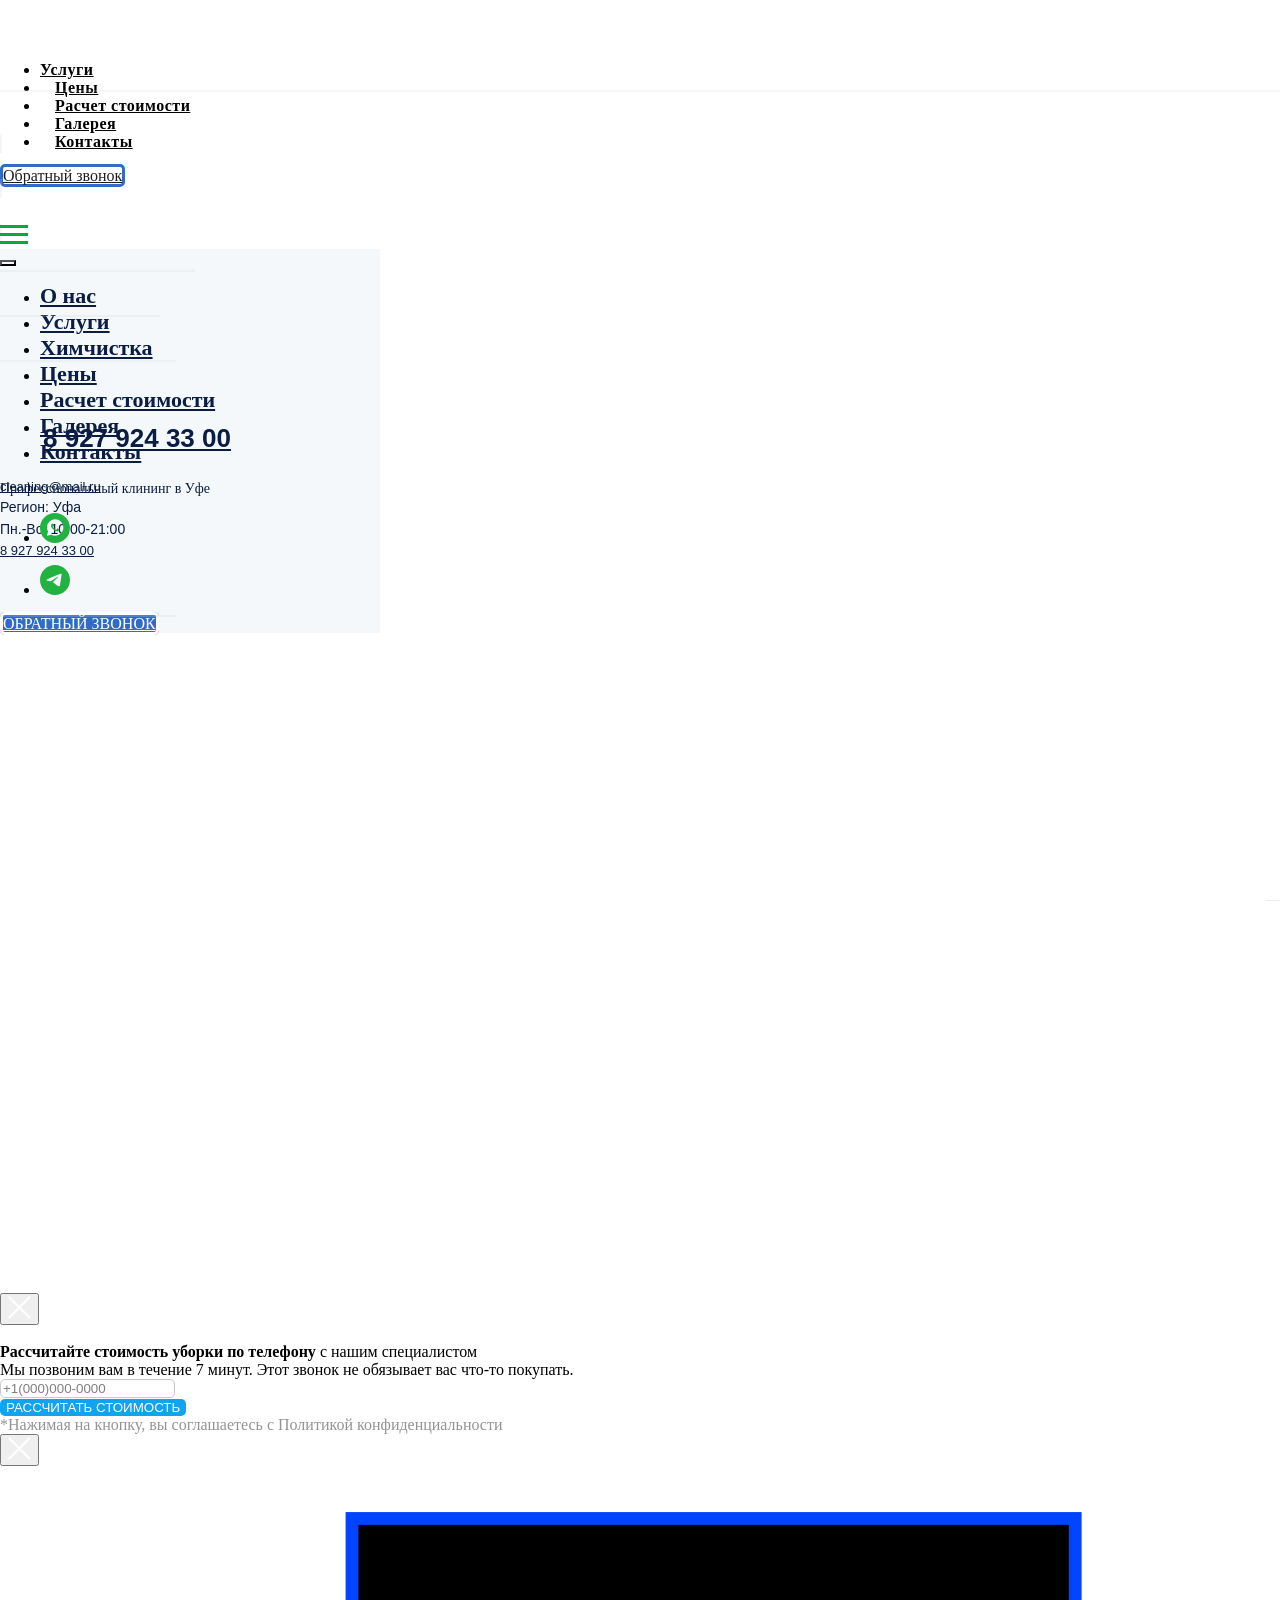
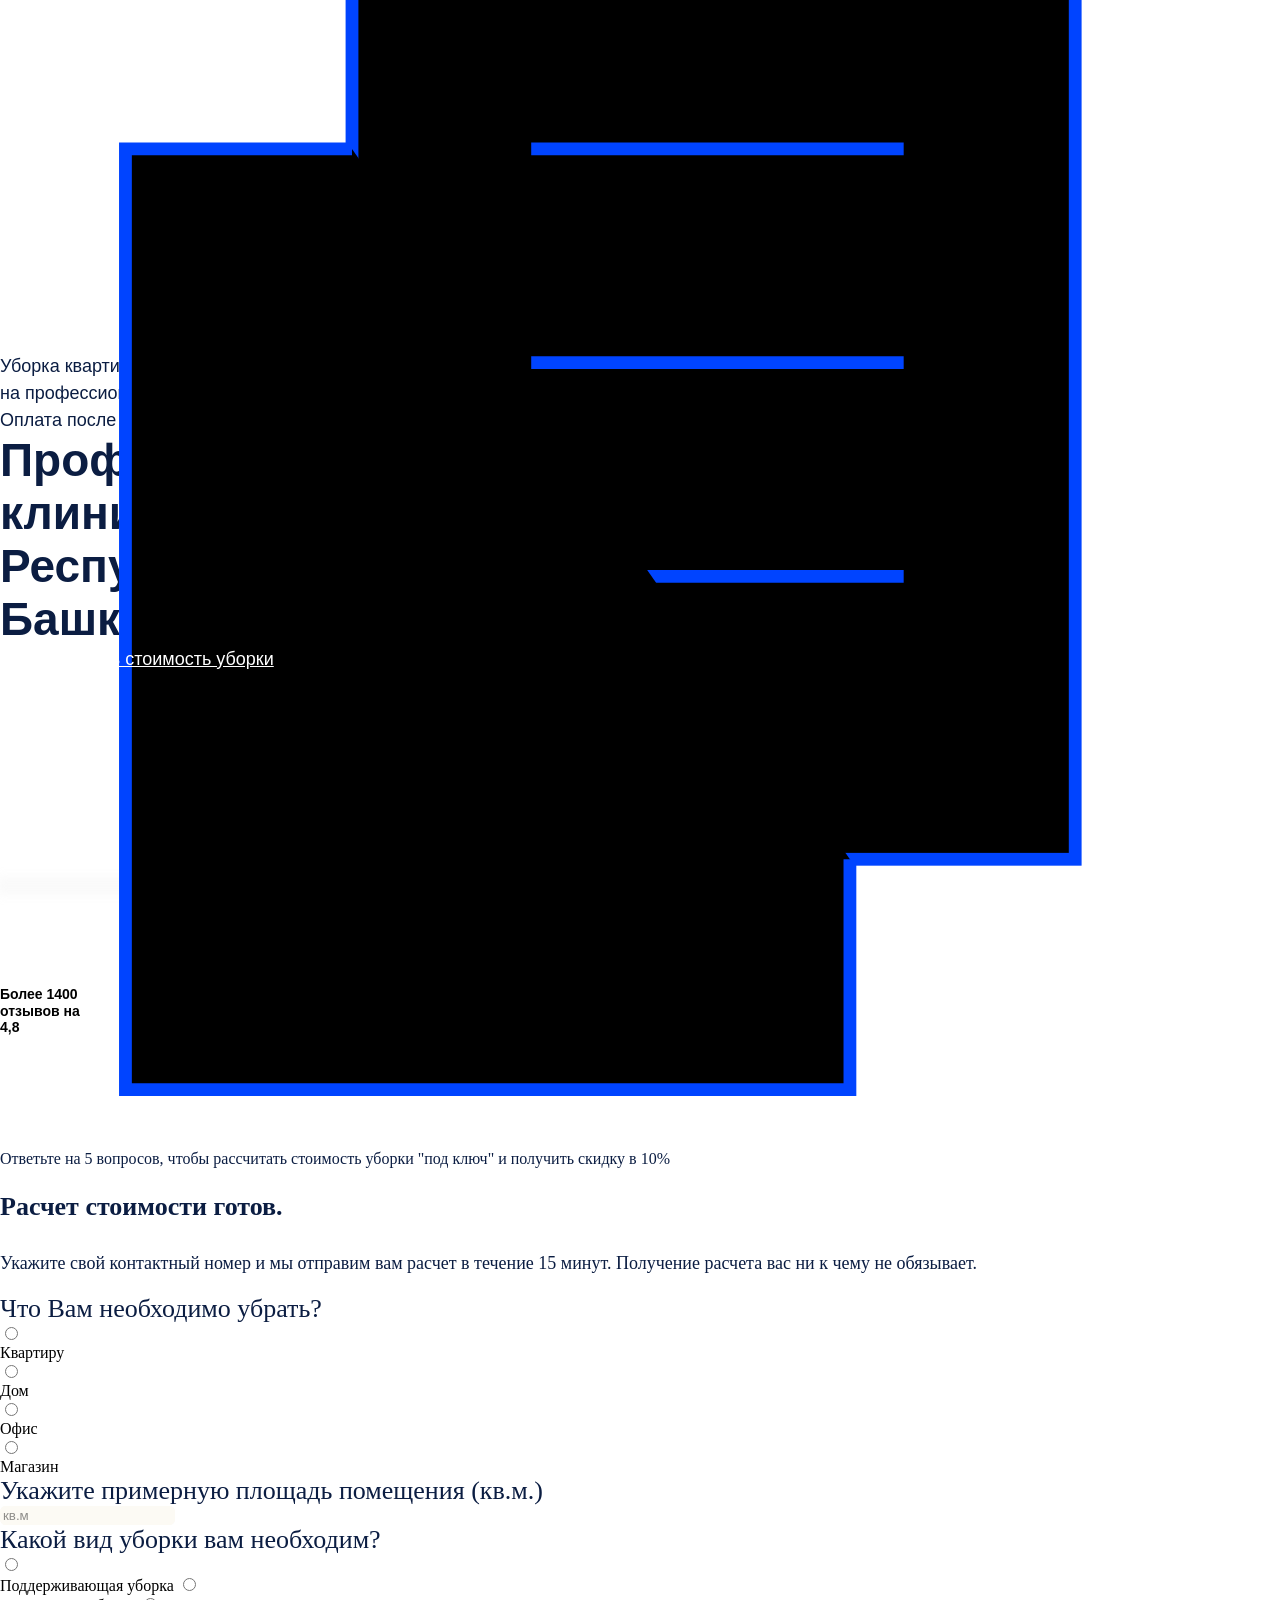
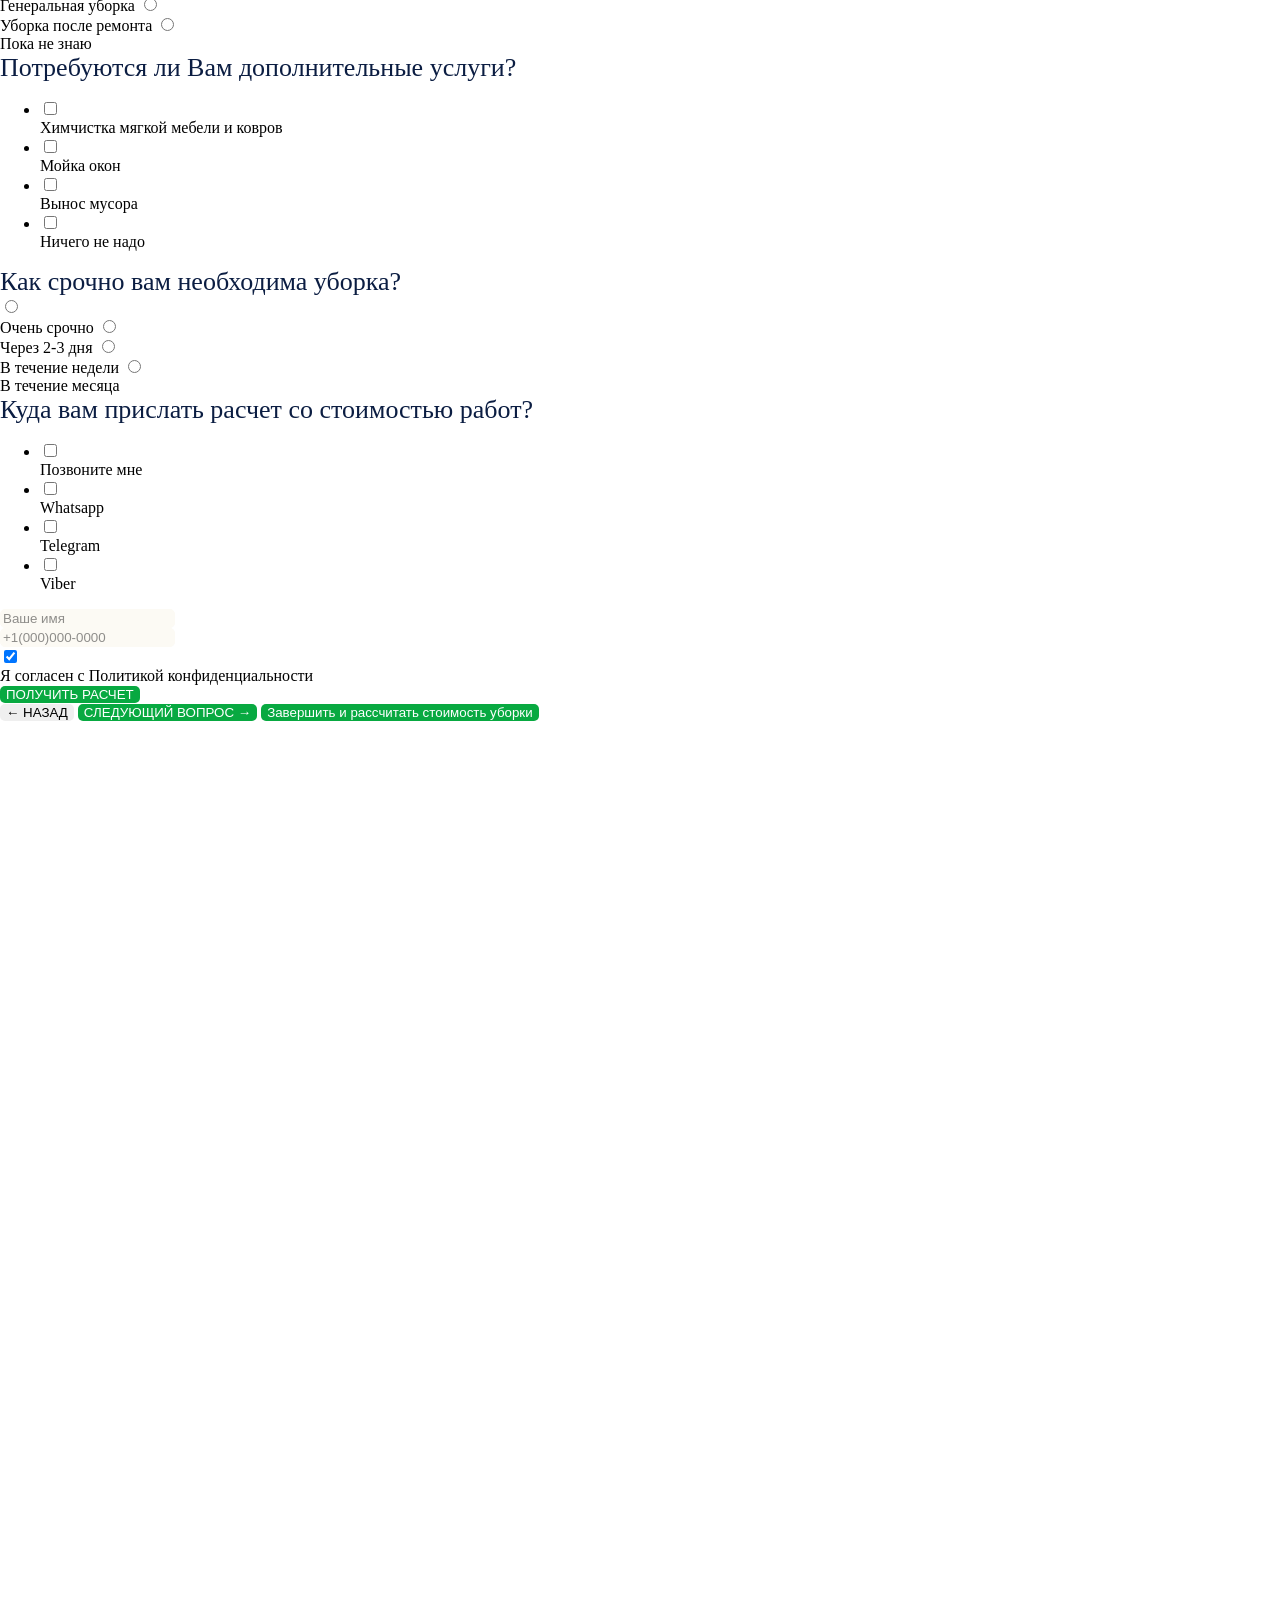
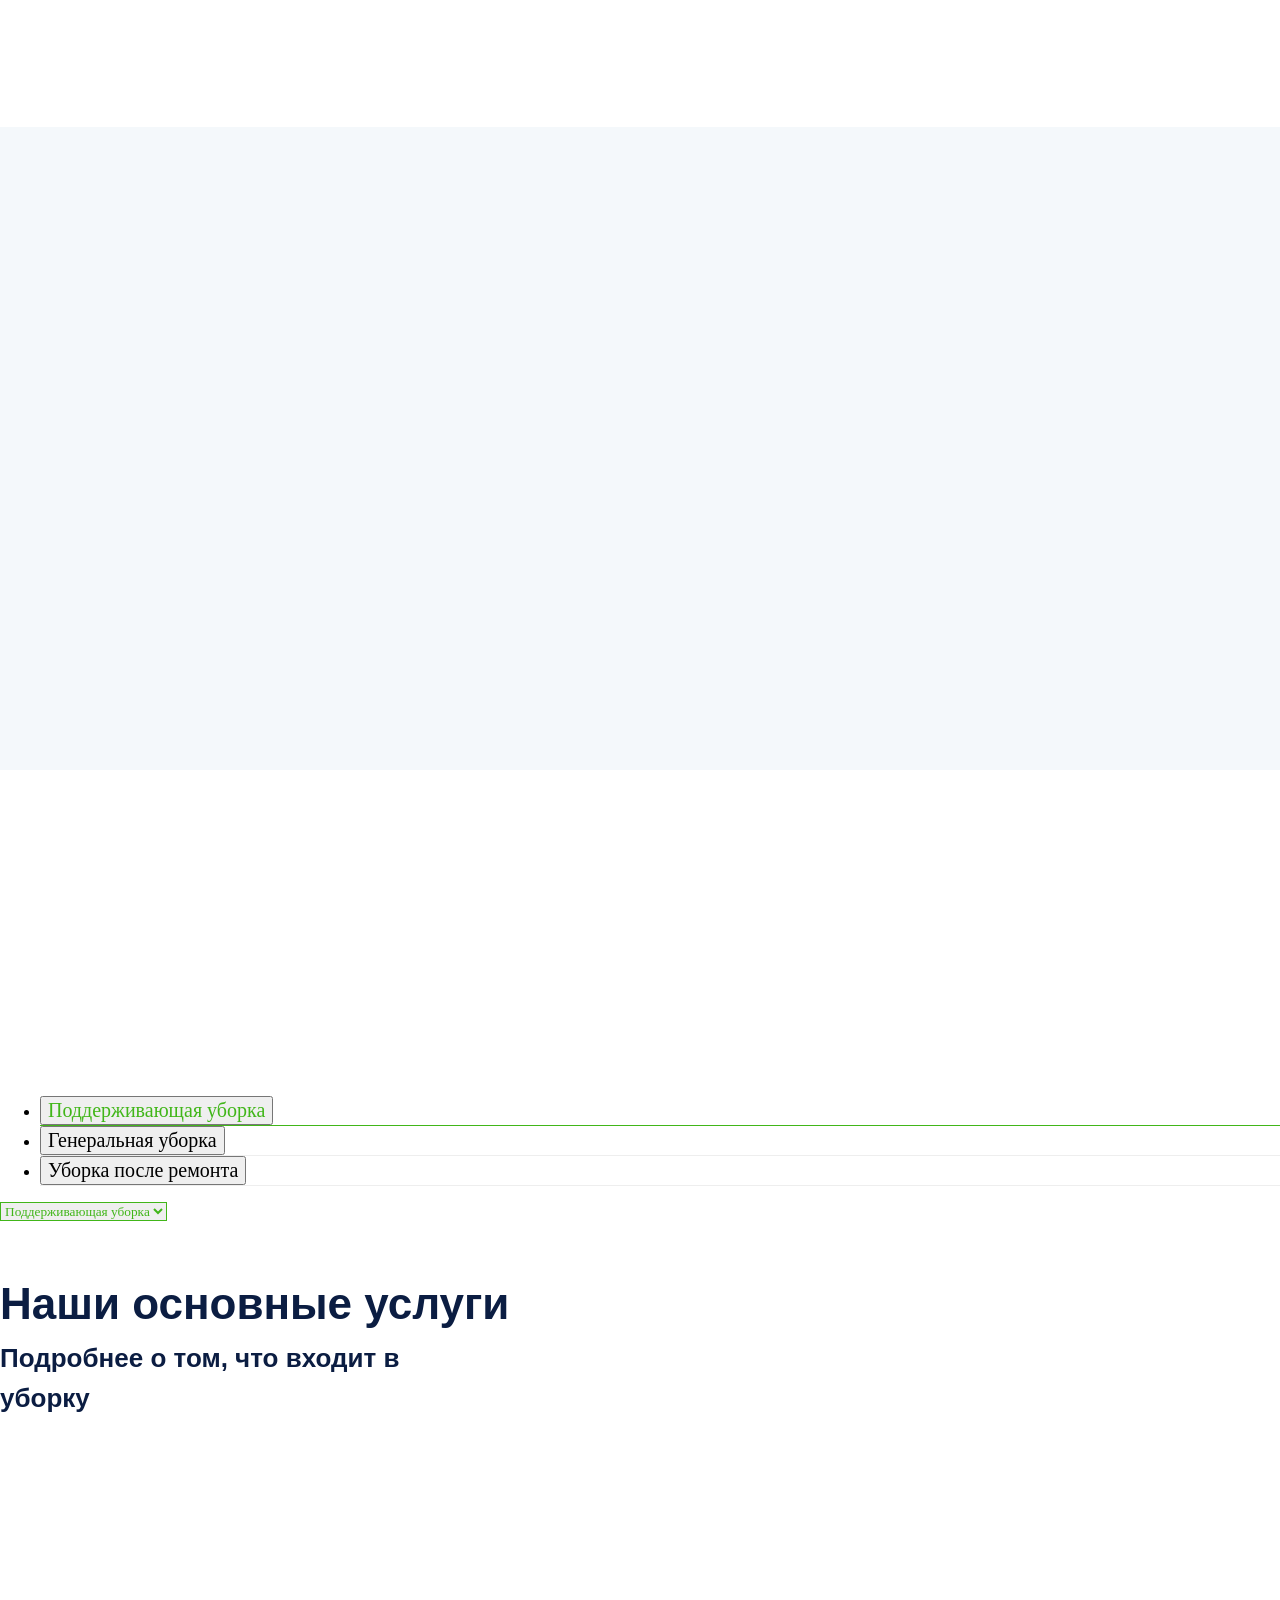
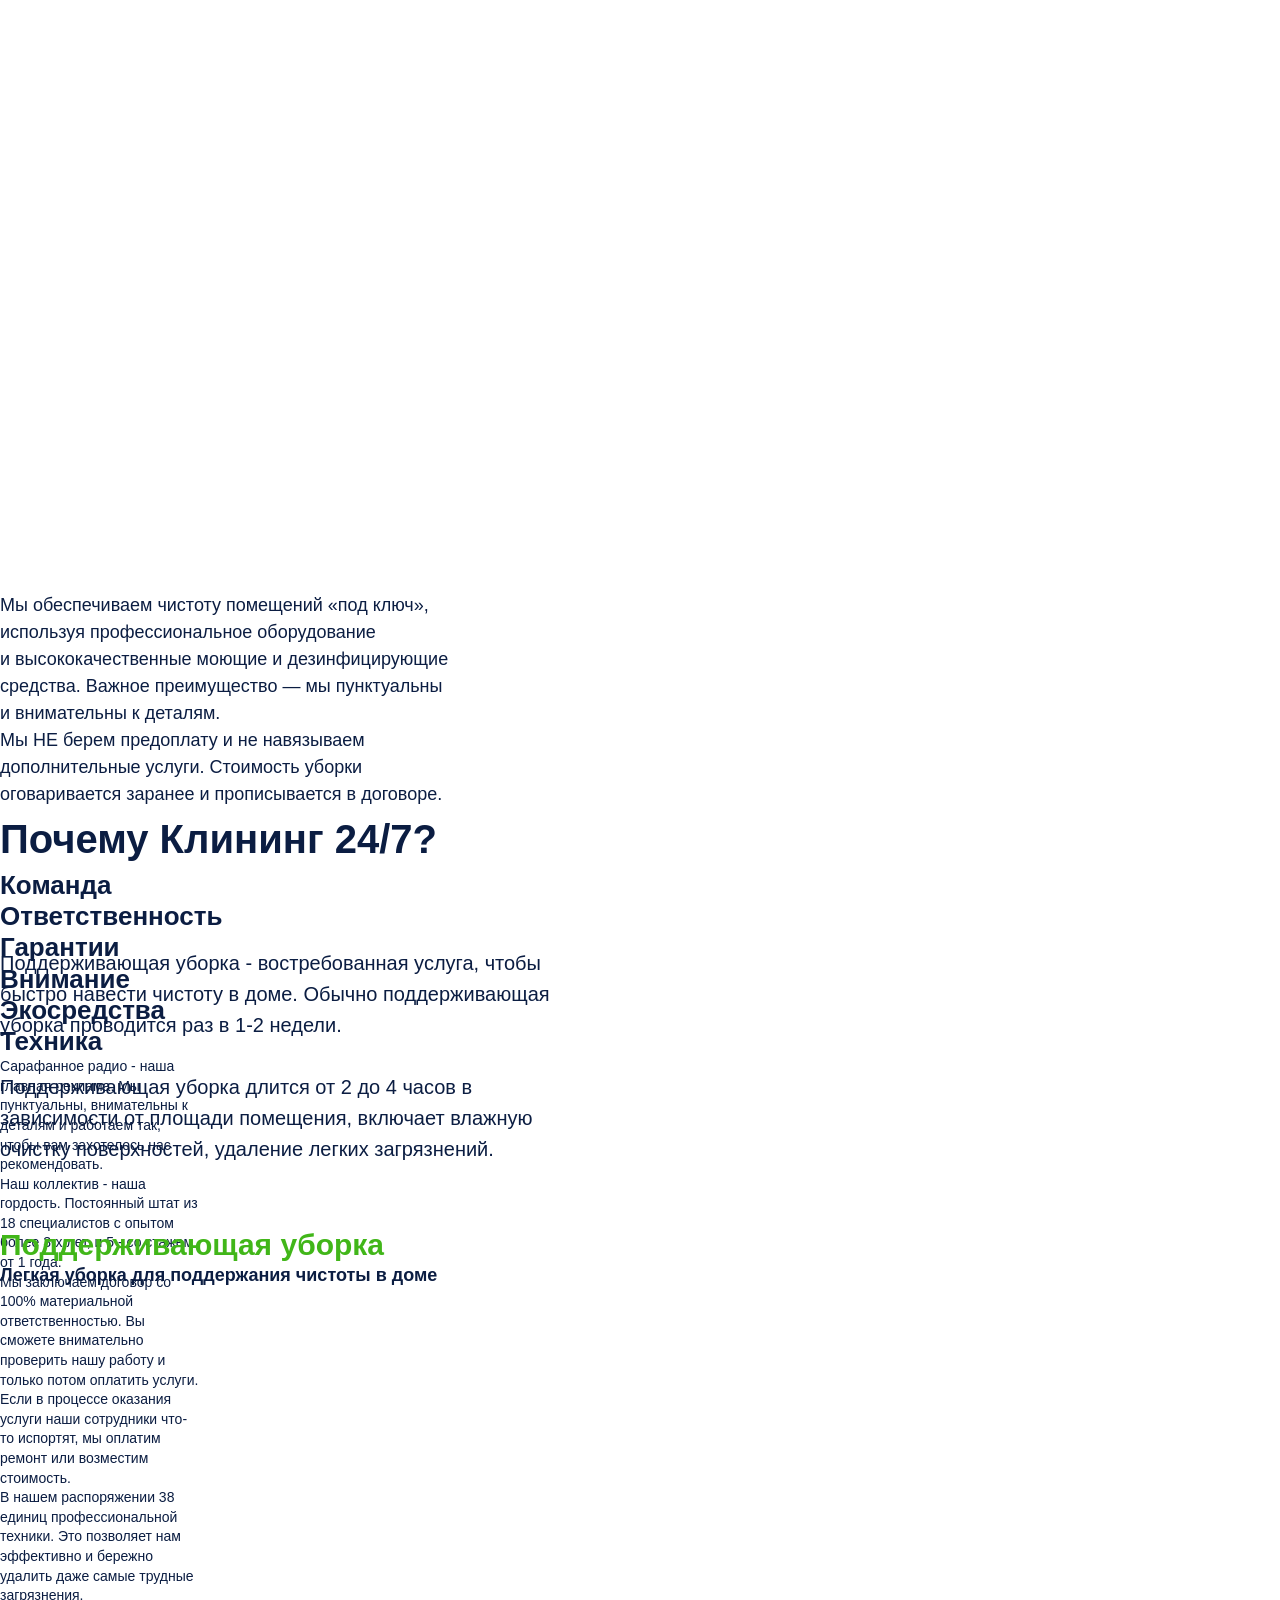
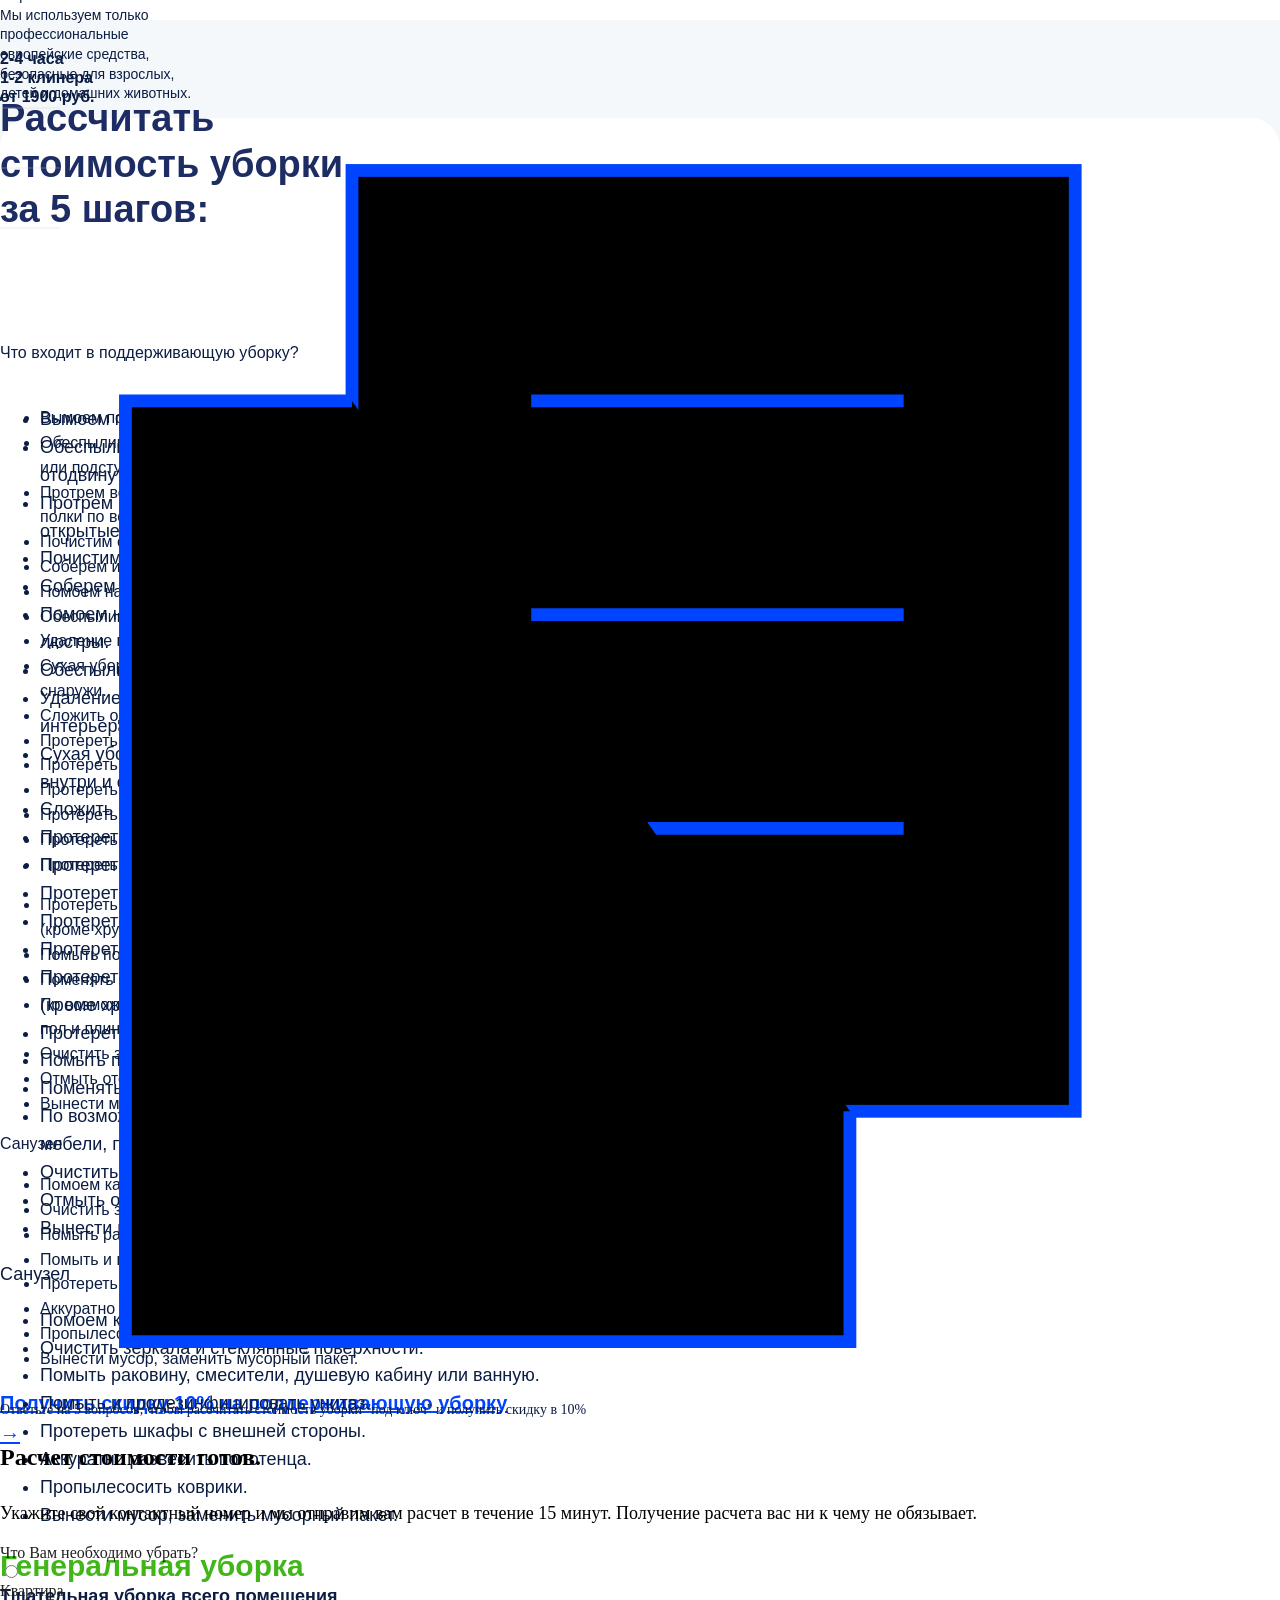
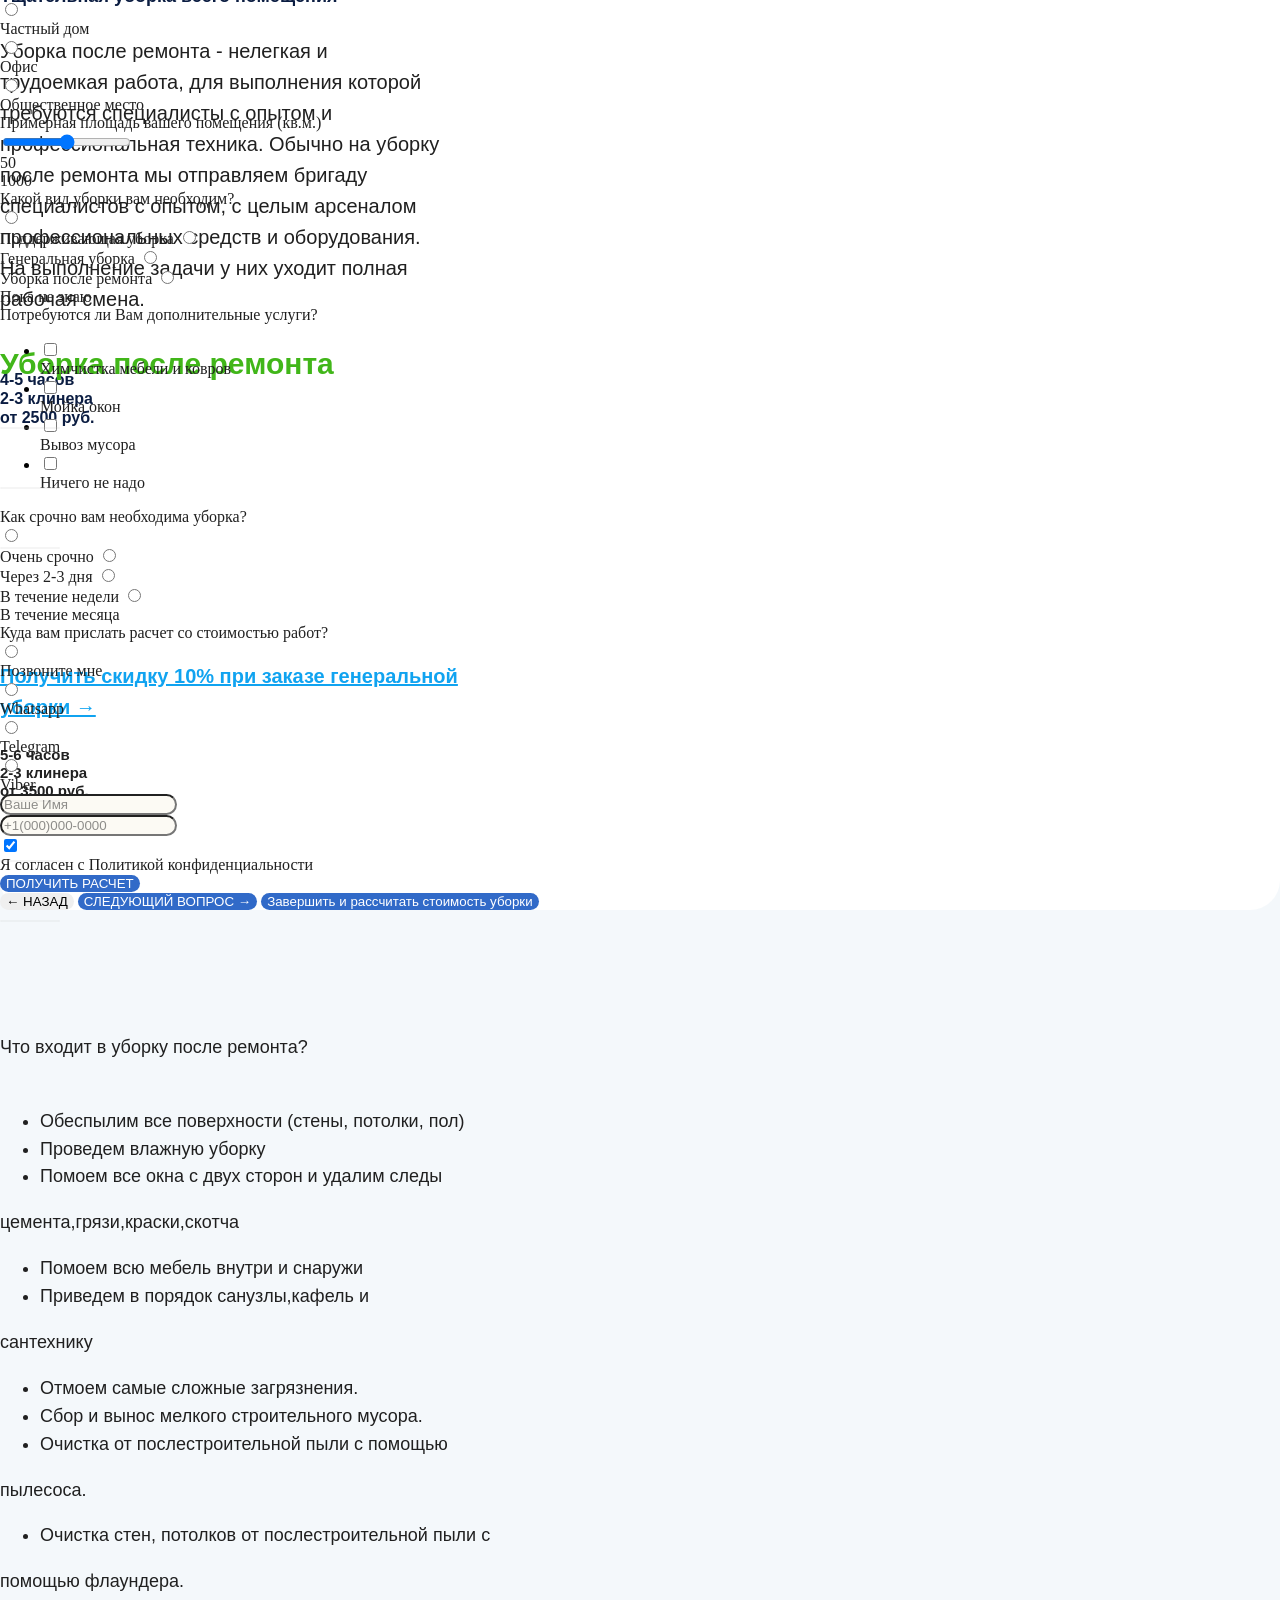
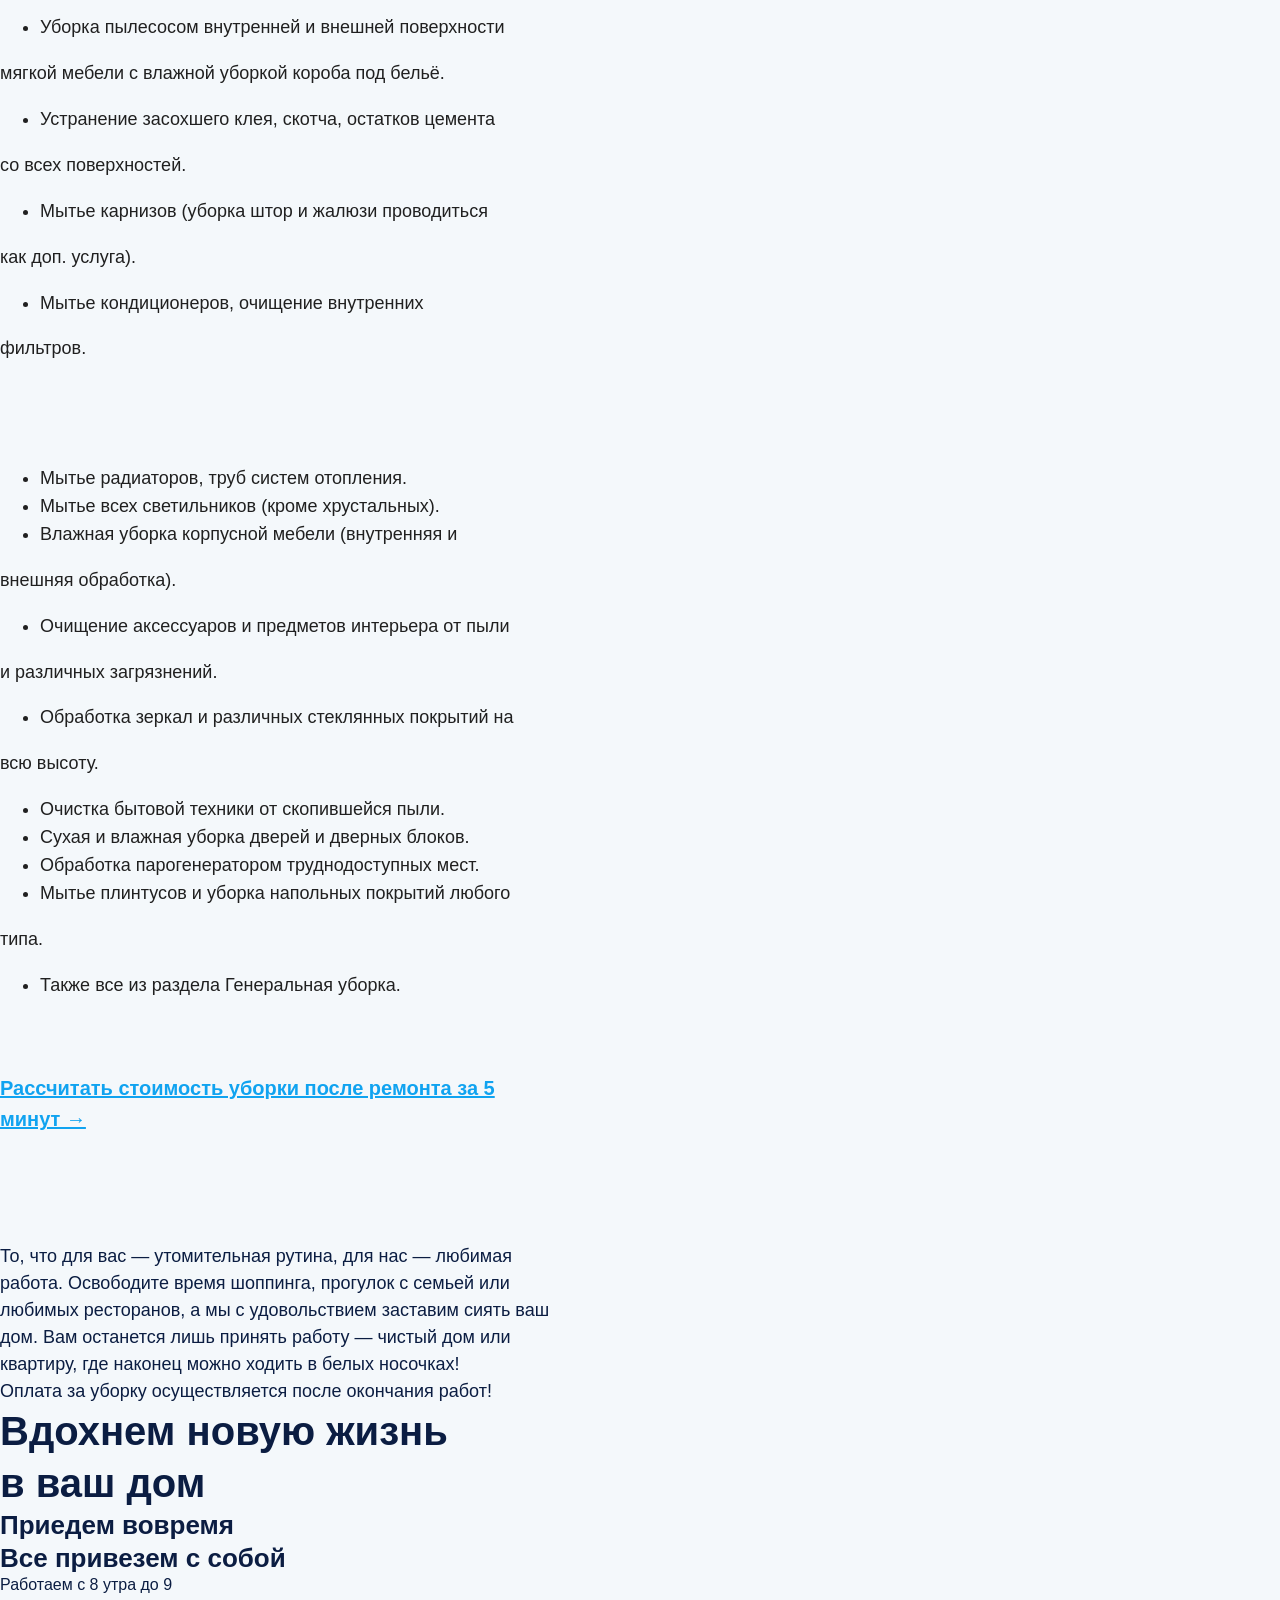
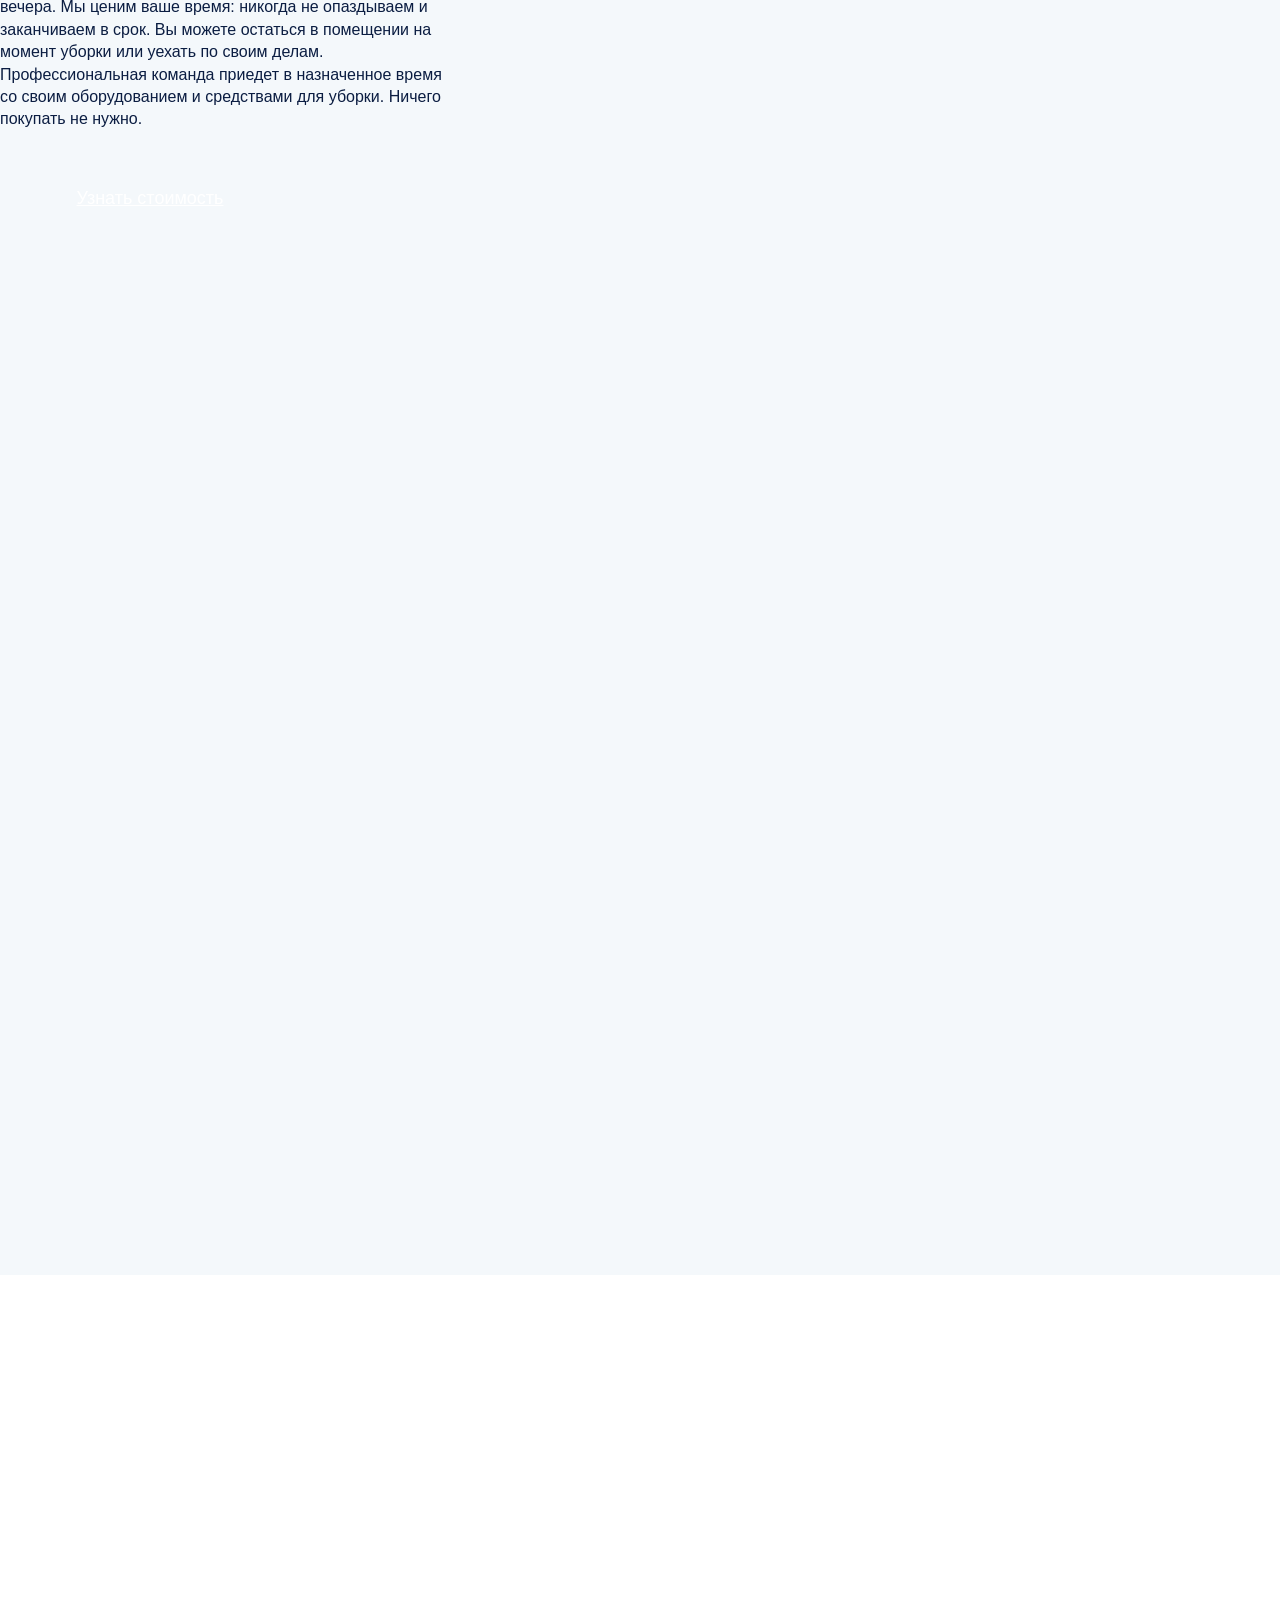
==== index.html @ a1cf21f7 "Сайт Клининг 24/7: страницы и домен" ====
<!DOCTYPE html> <html> <head> <meta charset="utf-8" /> <meta http-equiv="Content-Type" content="text/html; charset=utf-8" /> <meta name="viewport" content="width=device-width, initial-scale=1.0" /> <meta name="yandex-verification" content="6203cb15f567a390" /> <!--metatextblock--> <title>Профессиональный клининг в Уфе. Оплата после приема работ!</title> <meta name="description" content="Профессиональная уборка коттеджей, таунхаусов и офисов. Оплата после приема работы." /> <meta property="og:url" content="https://cleaning24-7ufa.ru" /> <meta property="og:title" content="Профессиональный клининг в Уфе. Оплата после приема работ!" /> <meta property="og:description" content="Профессиональная уборка коттеджей, таунхаусов и офисов. Оплата после приема работы." /> <meta property="og:type" content="website" /> <meta property="og:image" content="a/Blue_clean_commercia_2.svg" /> <link rel="canonical" href="https://cleaning24-7ufa.ru"> <!--/metatextblock--> <meta name="format-detection" content="telephone=no" /> <meta http-equiv="x-dns-prefetch-control" content="on"> <link rel="dns-prefetch" href="https://ws.tildacdn.com"> <link rel="dns-prefetch" href="https://static.tildacdn.com"> <!--favicons--> <link rel="shortcut icon" href="a/tildafavicon.ico" type="image/x-icon"/> <!--/favicons--> <!-- Assets --> <script src="a/tilda-fallback-1.0.min.js" async charset="utf-8"></script> <link rel="stylesheet" href="a/tilda-grid-3.0.min.css" type="text/css" media="all" onerror="this.loaderr='y';"/> <link rel="stylesheet" href="a/tilda-blocks-page43541737.min_t_17921428.css" type="text/css" media="all" onerror="this.loaderr='y';" /> <link rel="stylesheet" href="a/tilda-animation-2.0.min.css" type="text/css" media="all" onerror="this.loaderr='y';" /> <link rel="stylesheet" href="a/tilda-menu-widgeticons-1.0.min.css" type="text/css" media="all" onerror="this.loaderr='y';" /> <link rel="stylesheet" href="a/tilda-popup-1.1.min.css" type="text/css" media="print" onload="this.media='all';" onerror="this.loaderr='y';" /> <noscript><link rel="stylesheet" href="a/tilda-popup-1.1.min.css" type="text/css" media="all" /></noscript> <link rel="stylesheet" href="a/tilda-forms-1.0.min.css" type="text/css" media="all" onerror="this.loaderr='y';" /> <link rel="stylesheet" href="a/tilda-t410-beforeafter-1.0.min.css" type="text/css" media="all" onerror="this.loaderr='y';" /> <link rel="stylesheet" href="a/tilda-slds-1.4.min.css" type="text/css" media="print" onload="this.media='all';" onerror="this.loaderr='y';" /> <noscript><link rel="stylesheet" href="a/tilda-slds-1.4.min.css" type="text/css" media="all" /></noscript> <link rel="stylesheet" href="a/tilda-zoom-2.0.min.css" type="text/css" media="print" onload="this.media='all';" onerror="this.loaderr='y';" /> <noscript><link rel="stylesheet" href="a/tilda-zoom-2.0.min.css" type="text/css" media="all" /></noscript> <link rel="stylesheet" href="a/fonts-tildasans.css" type="text/css" media="all" onerror="this.loaderr='y';" /> <script nomodule src="a/tilda-polyfill-1.0.min.js" charset="utf-8"></script> <script type="text/javascript">function t_onReady(func) {if(document.readyState!='loading') {func();} else {document.addEventListener('DOMContentLoaded',func);}}
function t_onFuncLoad(funcName,okFunc,time) {if(typeof window[funcName]==='function') {okFunc();} else {setTimeout(function() {t_onFuncLoad(funcName,okFunc,time);},(time||100));}}function t_throttle(fn,threshhold,scope) {return function() {fn.apply(scope||this,arguments);};}function t396_initialScale(t){var e=document.getElementById("rec"+t);if(e){var i=e.querySelector(".t396__artboard");if(i){window.tn_scale_initial_window_width||(window.tn_scale_initial_window_width=document.documentElement.clientWidth);var a=window.tn_scale_initial_window_width,l=[],n,r=i.getAttribute("data-artboard-screens");if(r){r=r.split(",");for(var o=0;o<r.length;o++)l[o]=parseInt(r[o],10)}else l=[320,480,640,960,1200];for(var o=0;o<l.length;o++){var _=l[o];a>=_&&(n=_)}var d="edit"===window.allrecords.getAttribute("data-tilda-mode"),s="center"===t396_scaleInitial__getFieldValue(i,"valign",n,l),c="grid"===t396_scaleInitial__getFieldValue(i,"upscale",n,l),u=t396_scaleInitial__getFieldValue(i,"height_vh",n,l),g=t396_scaleInitial__getFieldValue(i,"height",n,l),w=!!window.opr&&!!window.opr.addons||!!window.opera||-1!==navigator.userAgent.indexOf(" OPR/");if(!d&&s&&!c&&!u&&g&&!w){var f=parseFloat((a/n).toFixed(3)),h=[i,i.querySelector(".t396__carrier"),i.querySelector(".t396__filter")],v=Math.floor(parseInt(g,10)*f)+"px",p;i.style.setProperty("--initial-scale-height",v);for(var o=0;o<h.length;o++)h[o].style.setProperty("height","var(--initial-scale-height)");t396_scaleInitial__getElementsToScale(i,n,l).forEach((function(t){t.style.zoom=f}))}}}}function t396_scaleInitial__getElementsToScale(t,e,i){return t?Array.prototype.slice.call(t.children).filter((function(t){if(!t)return!1;if(!t.classList.contains("t396__elem")&&!t.classList.contains("t396__group"))return!1;if(!t.querySelector(".tn-molecule, .tn-atom"))return!1;var a=!t.getAttribute("data-elem-type")&&t.classList.contains("tn-group"),l=t396_scaleInitial__getFieldValue(t,"container",e,i);return!l&&a&&(l="grid"),"grid"===l})):[]}function t396_scaleInitial__getFieldValue(t,e,i,a){if(!t)return null;var l=a[a.length-1],n=t.getAttribute(t396_scaleInitial__getFieldAttribute(t,e,i,l));if(null===n)for(var r=0;r<a.length;r++){var o=a[r];if(!(o<=i)&&null!==(n=t.getAttribute(t396_scaleInitial__getFieldAttribute(t,e,o,l))))break}return n}function t396_scaleInitial__getFieldAttribute(t,e,i,a){var l=["widthmode","heightmode","flex"],n=t.classList.contains("t396__artboard"),r=!n&&t.classList.contains("tn-group"),o="data-field-";n&&(o="data-artboard-"),r&&(o="data-group-");var _="-value",d;return(n||r&&-1!==l.indexOf(e))&&(_=""),o+e+(i===a?"":"-res-"+i)+_}window.TN_SCALE_INITIAL_VER="1.0",window.tn_scale_initial_window_width=null;</script> <script src="a/tilda-scripts-3.0.min.js" charset="utf-8" defer onerror="this.loaderr='y';"></script> <script src="a/tilda-blocks-page43541737.min_t_17921428.js" charset="utf-8" async onerror="this.loaderr='y';"></script> <script src="a/tilda-lazyload-1.0.min.js" charset="utf-8" async onerror="this.loaderr='y';"></script> <script src="a/tilda-animation-2.0.min.js" charset="utf-8" async onerror="this.loaderr='y';"></script> <script src="a/tilda-zero-1.2.min.js" charset="utf-8" async onerror="this.loaderr='y';"></script> <script src="a/tilda-menu-1.0.min.js" charset="utf-8" async onerror="this.loaderr='y';"></script> <script src="a/tilda-menu-widgeticons-1.0.min.js" charset="utf-8" async onerror="this.loaderr='y';"></script> <script src="a/tilda-popup-1.0.min.js" charset="utf-8" async onerror="this.loaderr='y';"></script> <script src="a/tilda-forms-1.0.min.js" charset="utf-8" async onerror="this.loaderr='y';"></script> <script src="a/tilda-t862-popupstepform-1.0.min.js" charset="utf-8" async onerror="this.loaderr='y';"></script> <script src="a/tilda-t835-stepform-1.0.min.js" charset="utf-8" async onerror="this.loaderr='y';"></script> <script src="a/tilda-t410-beforeafter-1.0.min.js" charset="utf-8" async onerror="this.loaderr='y';"></script> <script src="a/tilda-slds-1.4.min.js" charset="utf-8" async onerror="this.loaderr='y';"></script> <script src="a/hammer.min.js" charset="utf-8" async onerror="this.loaderr='y';"></script> <script src="a/tilda-video-1.0.min.js" charset="utf-8" async onerror="this.loaderr='y';"></script> <script src="a/tilda-text-clamp.min.js" charset="utf-8" async onerror="this.loaderr='y';"></script> <script src="a/tilda-zero-forms-1.0.min.js" charset="utf-8" async onerror="this.loaderr='y';"></script> <script src="a/tilda-animation-sbs-1.0.min.js" charset="utf-8" async onerror="this.loaderr='y';"></script> <script src="a/tilda-zoom-2.0.min.js" charset="utf-8" async onerror="this.loaderr='y';"></script> <script src="a/tilda-zero-scale-1.0.min.js" charset="utf-8" async onerror="this.loaderr='y';"></script> <script src="a/tilda-skiplink-1.0.min.js" charset="utf-8" async onerror="this.loaderr='y';"></script> <script src="a/tilda-events-1.0.min.js" charset="utf-8" async onerror="this.loaderr='y';"></script> <script type="text/javascript">window.dataLayer=window.dataLayer||[];</script> <script type="text/javascript">(function() {var ttt='cebo';var tt='oog';var re=new RegExp("bot|g" + tt + "le|yandex|baidu|bing|msn|duckduckbot|teoma|slurp|crawler|spider|robot|crawling|fa" + ttt + "ok","i");if((re.test(navigator.userAgent))===false&&typeof(sessionStorage)!='undefined'&&sessionStorage.getItem('visited')!=='y'&&document.visibilityState){var style=document.createElement('style');style.type='text/css';style.innerHTML='@media screen and (min-width: 980px) {.t-records {opacity: 0;}.t-records_animated {-webkit-transition: opacity ease-in-out .2s;-moz-transition: opacity ease-in-out .2s;-o-transition: opacity ease-in-out .2s;transition: opacity ease-in-out .2s;}.t-records.t-records_visible {opacity: 1;}}';document.getElementsByTagName('head')[0].appendChild(style);function t_setvisRecs(){var alr=document.querySelectorAll('.t-records');Array.prototype.forEach.call(alr,function(el) {el.classList.add("t-records_animated");});setTimeout(function() {Array.prototype.forEach.call(alr,function(el) {el.classList.add("t-records_visible");});sessionStorage.setItem("visited","y");},400);}
document.addEventListener('DOMContentLoaded',t_setvisRecs);}})();</script></head> <body class="t-body" style="margin:0;"> <!--allrecords--> <div id="allrecords" class="t-records" data-hook="blocks-collection-content-node" data-tilda-project-id="10093729" data-tilda-page-id="43541737" data-tilda-formskey="77f299b08334471ecb85c52410093729" data-tilda-cookie="no" data-tilda-lazy="yes" data-tilda-root-zone="com" data-tilda-project-country="RU"> <div id="rec704281749" class="r t-rec" style=" " data-animationappear="off" data-record-type="360"> <!-- T360 --> <style>@media screen and (min-width:980px){.t-records{opacity:0;}.t-records_animated{-webkit-transition:opacity ease-in-out 1s;-moz-transition:opacity ease-in-out 1s;-o-transition:opacity ease-in-out 1s;transition:opacity ease-in-out 1s;}.t-records.t-records_visible,.t-records .t-records{opacity:1;}}</style> <script>t_onReady(function() {var allRecords=document.querySelector('.t-records');window.addEventListener('pageshow',function(event) {if(event.persisted) {allRecords.classList.add('t-records_visible');}});var rec=document.querySelector('#rec704281749');if(!rec) return;rec.setAttribute('data-animationappear','off');rec.style.opacity='1';allRecords.classList.add('t-records_animated');setTimeout(function() {allRecords.classList.add('t-records_visible');},200);document.addEventListener('visibilitychange',function() {if(!document.hidden) {allRecords.classList.add('t-records_visible');}});});</script> <script>t_onReady(function() {var selects='button:not(.t-submit):not(.t835__btn_next):not(.t835__btn_prev):not(.t835__btn_result):not(.t862__btn_next):not(.t862__btn_prev):not(.t862__btn_result):not(.t854__news-btn):not(.t862__btn_next),' +
'a:not([href*="#"]):not(.carousel-control):not(.t-carousel__control):not(.t807__btn_reply):not([href^="#price"]):not([href^="javascript"]):not([href^="mailto"]):not([href^="tel"]):not([href^="link_sub"]):not(.js-feed-btn-show-more):not(.t367__opener):not([href^="https://www.dropbox.com/"])';var elements=document.querySelectorAll(selects);Array.prototype.forEach.call(elements,function(element) {var submenuLinkWrapper=element.closest('.t-menu__link-wrapper, .t-menusub__link-wrapper');var isSubmenu=element.getAttribute('data-menu-submenu-hook')||(submenuLinkWrapper&&submenuLinkWrapper.getAttribute('data-menu-submenu-hook'));if(isSubmenu) return;element.addEventListener('click',function(event) {var goTo=this.getAttribute('href');if(goTo!==null&&!goTo.startsWith('#')) {var ctrl=event.ctrlKey;var cmd=event.metaKey&&navigator.platform.indexOf('Mac')!==-1;if(!ctrl&&!cmd) {var target=this.getAttribute('target');if(target!=='_blank') {event.preventDefault();var allRecords=document.querySelector('.t-records');if(allRecords) {allRecords.classList.remove('t-records_visible');}
setTimeout(function() {window.location=goTo;},500);}}}});});});</script> <style>.t360__bar{background-color:#030bff;}</style> <script>t_onReady(function() {var isSafari=/Safari/.test(navigator.userAgent)&&/Apple Computer/.test(navigator.vendor);if(!isSafari) {document.body.insertAdjacentHTML('beforeend','<div class="t360__progress"><div class="t360__bar"></div></div>');setTimeout(function() {var bar=document.querySelector('.t360__bar');if(bar) bar.classList.add('t360__barprogress');},10);}});function t360_onProgressLoad() {var bar=document.querySelector('.t360__bar');if(!bar) return;bar.classList.remove('t360__barprogress');bar.classList.add('t360__barprogressfinished');setTimeout(function() {bar.classList.add('t360__barprogresshidden');},20);setTimeout(function() {var progress=document.querySelector('.t360__progress');if(progress) progress.style.display='none';},500);};if(document.readyState==='complete') {setTimeout(t360_onProgressLoad,60);} else {window.addEventListener('load',t360_onProgressLoad);}</script> </div> <div id="rec704281750" class="r t-rec t-screenmin-980px" style=" " data-animationappear="off" data-record-type="396" data-screen-min="980px"> <!-- T396 --> <style>#rec704281750 .t396__artboard{height:45px;background-color:#ffffff;}#rec704281750 .t396__filter{height:45px;}#rec704281750 .t396__carrier{height:45px;background-position:center center;background-attachment:scroll;background-size:cover;background-repeat:no-repeat;}@media screen and (max-width:1199px){#rec704281750 .t396__artboard,#rec704281750 .t396__filter,#rec704281750 .t396__carrier{}#rec704281750 .t396__filter{}#rec704281750 .t396__carrier{background-attachment:scroll;}}@media screen and (max-width:959px){#rec704281750 .t396__artboard,#rec704281750 .t396__filter,#rec704281750 .t396__carrier{}#rec704281750 .t396__filter{}#rec704281750 .t396__carrier{background-attachment:scroll;}}@media screen and (max-width:639px){#rec704281750 .t396__artboard,#rec704281750 .t396__filter,#rec704281750 .t396__carrier{}#rec704281750 .t396__filter{}#rec704281750 .t396__carrier{background-attachment:scroll;}}@media screen and (max-width:479px){#rec704281750 .t396__artboard,#rec704281750 .t396__filter,#rec704281750 .t396__carrier{}#rec704281750 .t396__filter{}#rec704281750 .t396__carrier{background-attachment:scroll;}}#rec704281750 .tn-elem[data-elem-id="1646489831317"]{z-index:2;top:0px;left:-296px;width:2395px;height:45px;}#rec704281750 .tn-elem[data-elem-id="1646489831317"] .tn-atom{opacity:0.2;background-position:center center;--t396-borderwidth:1px;--t396-bordercolor:#cccccc;border-width:var(--t396-borderwidth,0);border-style:var(--t396-borderstyle,solid);border-color:var(--t396-bordercolor,transparent);transition:background-color var(--t396-speedhover,0s) ease-in-out,color var(--t396-speedhover,0s) ease-in-out,border-color var(--t396-speedhover,0s) ease-in-out,box-shadow var(--t396-shadowshoverspeed,0.2s) ease-in-out;}#rec704281750 .tn-elem[data-elem-id="1646409675170"]{z-index:3;top:0px;left:calc(50% - 600px + 1123px);width:55px;height:45px;}#rec704281750 .tn-elem[data-elem-id="1646409675170"] .tn-atom{opacity:0.2;background-position:center center;--t396-borderwidth:1px;--t396-bordercolor:#cccccc;border-width:var(--t396-borderwidth,0);border-style:var(--t396-borderstyle,solid);border-color:var(--t396-bordercolor,transparent);transition:background-color var(--t396-speedhover,0s) ease-in-out,color var(--t396-speedhover,0s) ease-in-out,border-color var(--t396-speedhover,0s) ease-in-out,box-shadow var(--t396-shadowshoverspeed,0.2s) ease-in-out;}@media screen and (max-width:1199px){#rec704281750 .tn-elem[data-elem-id="1646409675170"]{left:calc(50% - 480px + 1123px);}}@media screen and (max-width:959px){#rec704281750 .tn-elem[data-elem-id="1646409675170"]{left:calc(50% - 320px + 1123px);}}@media screen and (max-width:639px){#rec704281750 .tn-elem[data-elem-id="1646409675170"]{left:calc(50% - 240px + 1123px);}}@media screen and (max-width:479px){#rec704281750 .tn-elem[data-elem-id="1646409675170"]{left:calc(50% - 160px + 1123px);}}#rec704281750 .tn-elem[data-elem-id="1646409877331"]{z-index:4;top:0px;left:calc(50% - 600px + 1068px);width:55px;height:45px;}#rec704281750 .tn-elem[data-elem-id="1646409877331"] .tn-atom{opacity:0.2;background-position:center center;--t396-borderwidth:1px;--t396-bordercolor:#cccccc;border-width:var(--t396-borderwidth,0);border-style:var(--t396-borderstyle,solid);border-color:var(--t396-bordercolor,transparent);transition:background-color var(--t396-speedhover,0s) ease-in-out,color var(--t396-speedhover,0s) ease-in-out,border-color var(--t396-speedhover,0s) ease-in-out,box-shadow var(--t396-shadowshoverspeed,0.2s) ease-in-out;}@media screen and (max-width:1199px){#rec704281750 .tn-elem[data-elem-id="1646409877331"]{left:calc(50% - 480px + 1068px);}}@media screen and (max-width:959px){#rec704281750 .tn-elem[data-elem-id="1646409877331"]{left:calc(50% - 320px + 1068px);}}@media screen and (max-width:639px){#rec704281750 .tn-elem[data-elem-id="1646409877331"]{left:calc(50% - 240px + 1068px);}}@media screen and (max-width:479px){#rec704281750 .tn-elem[data-elem-id="1646409877331"]{left:calc(50% - 160px + 1068px);}}#rec704281750 .tn-elem[data-elem-id="1646409901455"]{z-index:5;top:0px;left:calc(50% - 600px + 1013px);width:55px;height:45px;}#rec704281750 .tn-elem[data-elem-id="1646409901455"] .tn-atom{opacity:0.2;background-position:center center;--t396-borderwidth:1px;--t396-bordercolor:#cccccc;border-width:var(--t396-borderwidth,0);border-style:var(--t396-borderstyle,solid);border-color:var(--t396-bordercolor,transparent);transition:background-color var(--t396-speedhover,0s) ease-in-out,color var(--t396-speedhover,0s) ease-in-out,border-color var(--t396-speedhover,0s) ease-in-out,box-shadow var(--t396-shadowshoverspeed,0.2s) ease-in-out;}@media screen and (max-width:1199px){#rec704281750 .tn-elem[data-elem-id="1646409901455"]{left:calc(50% - 480px + 1013px);}}@media screen and (max-width:959px){#rec704281750 .tn-elem[data-elem-id="1646409901455"]{left:calc(50% - 320px + 1013px);}}@media screen and (max-width:639px){#rec704281750 .tn-elem[data-elem-id="1646409901455"]{left:calc(50% - 240px + 1013px);}}@media screen and (max-width:479px){#rec704281750 .tn-elem[data-elem-id="1646409901455"]{left:calc(50% - 160px + 1013px);}}#rec704281750 .tn-elem[data-elem-id="1646406791065"]{z-index:6;top:0px;left:calc(50% - 600px + 356px);width:195px;height:45px;}#rec704281750 .tn-elem[data-elem-id="1646406791065"] .tn-atom{opacity:0.2;background-position:center center;--t396-borderwidth:1px;--t396-bordercolor:#cccccc;border-width:var(--t396-borderwidth,0);border-style:var(--t396-borderstyle,solid);border-color:var(--t396-bordercolor,transparent);transition:background-color var(--t396-speedhover,0s) ease-in-out,color var(--t396-speedhover,0s) ease-in-out,border-color var(--t396-speedhover,0s) ease-in-out,box-shadow var(--t396-shadowshoverspeed,0.2s) ease-in-out;}@media screen and (max-width:1199px){#rec704281750 .tn-elem[data-elem-id="1646406791065"]{left:calc(50% - 480px + 356px);}}@media screen and (max-width:959px){#rec704281750 .tn-elem[data-elem-id="1646406791065"]{left:calc(50% - 320px + 356px);}}@media screen and (max-width:639px){#rec704281750 .tn-elem[data-elem-id="1646406791065"]{left:calc(50% - 240px + 356px);}}@media screen and (max-width:479px){#rec704281750 .tn-elem[data-elem-id="1646406791065"]{left:calc(50% - 160px + 356px);}}#rec704281750 .tn-elem[data-elem-id="1646406518987"]{z-index:7;top:0px;left:calc(50% - 600px + 20px);width:160px;height:45px;}#rec704281750 .tn-elem[data-elem-id="1646406518987"] .tn-atom{opacity:0.2;background-position:center center;--t396-borderwidth:1px;--t396-bordercolor:#cccccc;border-width:var(--t396-borderwidth,0);border-style:var(--t396-borderstyle,solid);border-color:var(--t396-bordercolor,transparent);transition:background-color var(--t396-speedhover,0s) ease-in-out,color var(--t396-speedhover,0s) ease-in-out,border-color var(--t396-speedhover,0s) ease-in-out,box-shadow var(--t396-shadowshoverspeed,0.2s) ease-in-out;}@media screen and (max-width:1199px){#rec704281750 .tn-elem[data-elem-id="1646406518987"]{left:calc(50% - 480px + 20px);}}@media screen and (max-width:959px){#rec704281750 .tn-elem[data-elem-id="1646406518987"]{left:calc(50% - 320px + 20px);}}@media screen and (max-width:639px){#rec704281750 .tn-elem[data-elem-id="1646406518987"]{left:calc(50% - 240px + 20px);}}@media screen and (max-width:479px){#rec704281750 .tn-elem[data-elem-id="1646406518987"]{left:calc(50% - 160px + 20px);}}#rec704281750 .tn-elem[data-elem-id="1646406686850"]{z-index:8;top:0px;left:calc(50% - 600px + 180px);width:176px;height:45px;}#rec704281750 .tn-elem[data-elem-id="1646406686850"] .tn-atom{opacity:0.2;background-position:center center;--t396-borderwidth:1px;--t396-bordercolor:#cccccc;border-width:var(--t396-borderwidth,0);border-style:var(--t396-borderstyle,solid);border-color:var(--t396-bordercolor,transparent);transition:background-color var(--t396-speedhover,0s) ease-in-out,color var(--t396-speedhover,0s) ease-in-out,border-color var(--t396-speedhover,0s) ease-in-out,box-shadow var(--t396-shadowshoverspeed,0.2s) ease-in-out;}@media screen and (max-width:1199px){#rec704281750 .tn-elem[data-elem-id="1646406686850"]{left:calc(50% - 480px + 180px);}}@media screen and (max-width:959px){#rec704281750 .tn-elem[data-elem-id="1646406686850"]{left:calc(50% - 320px + 180px);}}@media screen and (max-width:639px){#rec704281750 .tn-elem[data-elem-id="1646406686850"]{left:calc(50% - 240px + 180px);}}@media screen and (max-width:479px){#rec704281750 .tn-elem[data-elem-id="1646406686850"]{left:calc(50% - 160px + 180px);}}#rec704281750 .tn-elem[data-elem-id="1646403337022"]{z-index:9;top:12px;left:calc(50% - 600px + 369px);width:20px;height:auto;}#rec704281750 .tn-elem[data-elem-id="1646403337022"] .tn-atom{background-position:center center;border-width:var(--t396-borderwidth,0);border-style:var(--t396-borderstyle,solid);border-color:var(--t396-bordercolor,transparent);transition:background-color var(--t396-speedhover,0s) ease-in-out,color var(--t396-speedhover,0s) ease-in-out,border-color var(--t396-speedhover,0s) ease-in-out,box-shadow var(--t396-shadowshoverspeed,0.2s) ease-in-out;}@media screen and (max-width:1199px){#rec704281750 .tn-elem[data-elem-id="1646403337022"]{left:calc(50% - 480px + 369px);height:auto;}}@media screen and (max-width:959px){#rec704281750 .tn-elem[data-elem-id="1646403337022"]{left:calc(50% - 320px + 369px);height:auto;}}@media screen and (max-width:639px){#rec704281750 .tn-elem[data-elem-id="1646403337022"]{left:calc(50% - 240px + 369px);height:auto;}}@media screen and (max-width:479px){#rec704281750 .tn-elem[data-elem-id="1646403337022"]{left:calc(50% - 160px + 369px);height:auto;}}#rec704281750 .tn-elem[data-elem-id="1646327741360"]{z-index:10;top:13px;left:calc(50% - 600px + 199px);width:20px;height:auto;}#rec704281750 .tn-elem[data-elem-id="1646327741360"] .tn-atom{background-position:center center;border-width:var(--t396-borderwidth,0);border-style:var(--t396-borderstyle,solid);border-color:var(--t396-bordercolor,transparent);transition:background-color var(--t396-speedhover,0s) ease-in-out,color var(--t396-speedhover,0s) ease-in-out,border-color var(--t396-speedhover,0s) ease-in-out,box-shadow var(--t396-shadowshoverspeed,0.2s) ease-in-out;}@media screen and (max-width:1199px){#rec704281750 .tn-elem[data-elem-id="1646327741360"]{left:calc(50% - 480px + 199px);height:auto;}}@media screen and (max-width:959px){#rec704281750 .tn-elem[data-elem-id="1646327741360"]{left:calc(50% - 320px + 199px);height:auto;}}@media screen and (max-width:639px){#rec704281750 .tn-elem[data-elem-id="1646327741360"]{left:calc(50% - 240px + 199px);height:auto;}}@media screen and (max-width:479px){#rec704281750 .tn-elem[data-elem-id="1646327741360"]{left:calc(50% - 160px + 199px);height:auto;}}#rec704281750 .tn-elem[data-elem-id="1646402846500"]{z-index:11;top:13px;left:calc(50% - 600px + 566px);width:18px;height:auto;}#rec704281750 .tn-elem[data-elem-id="1646402846500"] .tn-atom{background-position:center center;border-width:var(--t396-borderwidth,0);border-style:var(--t396-borderstyle,solid);border-color:var(--t396-bordercolor,transparent);transition:background-color var(--t396-speedhover,0s) ease-in-out,color var(--t396-speedhover,0s) ease-in-out,border-color var(--t396-speedhover,0s) ease-in-out,box-shadow var(--t396-shadowshoverspeed,0.2s) ease-in-out;}@media screen and (max-width:1199px){#rec704281750 .tn-elem[data-elem-id="1646402846500"]{left:calc(50% - 480px + 566px);height:auto;}}@media screen and (max-width:959px){#rec704281750 .tn-elem[data-elem-id="1646402846500"]{left:calc(50% - 320px + 566px);height:auto;}}@media screen and (max-width:639px){#rec704281750 .tn-elem[data-elem-id="1646402846500"]{left:calc(50% - 240px + 566px);height:auto;}}@media screen and (max-width:479px){#rec704281750 .tn-elem[data-elem-id="1646402846500"]{left:calc(50% - 160px + 566px);height:auto;}}#rec704281750 .tn-elem[data-elem-id="1646402757607"]{z-index:12;top:13px;left:calc(50% - 600px + 36px);width:18px;height:auto;}#rec704281750 .tn-elem[data-elem-id="1646402757607"] .tn-atom{background-position:center center;border-width:var(--t396-borderwidth,0);border-style:var(--t396-borderstyle,solid);border-color:var(--t396-bordercolor,transparent);transition:background-color var(--t396-speedhover,0s) ease-in-out,color var(--t396-speedhover,0s) ease-in-out,border-color var(--t396-speedhover,0s) ease-in-out,box-shadow var(--t396-shadowshoverspeed,0.2s) ease-in-out;}@media screen and (max-width:1199px){#rec704281750 .tn-elem[data-elem-id="1646402757607"]{left:calc(50% - 480px + 36px);height:auto;}}@media screen and (max-width:959px){#rec704281750 .tn-elem[data-elem-id="1646402757607"]{left:calc(50% - 320px + 36px);height:auto;}}@media screen and (max-width:639px){#rec704281750 .tn-elem[data-elem-id="1646402757607"]{left:calc(50% - 240px + 36px);height:auto;}}@media screen and (max-width:479px){#rec704281750 .tn-elem[data-elem-id="1646402757607"]{left:calc(50% - 160px + 36px);height:auto;}}#rec704281750 .tn-elem[data-elem-id="1646406351820"]{color:#0b1d42;z-index:13;top:12px;left:calc(50% - 600px + 233px);width:105px;height:auto;}#rec704281750 .tn-elem[data-elem-id="1646406351820"] .tn-atom{color:#0b1d42;font-size:13px;font-family:'TildaSans',Arial,sans-serif;line-height:1.55;font-weight:400;background-position:center center;border-width:var(--t396-borderwidth,0);border-style:var(--t396-borderstyle,solid);border-color:var(--t396-bordercolor,transparent);transition:background-color var(--t396-speedhover,0s) ease-in-out,color var(--t396-speedhover,0s) ease-in-out,border-color var(--t396-speedhover,0s) ease-in-out,box-shadow var(--t396-shadowshoverspeed,0.2s) ease-in-out;text-shadow:var(--t396-shadow-text-x,0px) var(--t396-shadow-text-y,0px) var(--t396-shadow-text-blur,0px) rgba(var(--t396-shadow-text-color),var(--t396-shadow-text-opacity,100%));}@media screen and (max-width:1199px){#rec704281750 .tn-elem[data-elem-id="1646406351820"]{left:calc(50% - 480px + 233px);height:auto;}}@media screen and (max-width:959px){#rec704281750 .tn-elem[data-elem-id="1646406351820"]{left:calc(50% - 320px + 233px);height:auto;}}@media screen and (max-width:639px){#rec704281750 .tn-elem[data-elem-id="1646406351820"]{left:calc(50% - 240px + 233px);height:auto;}}@media screen and (max-width:479px){#rec704281750 .tn-elem[data-elem-id="1646406351820"]{left:calc(50% - 160px + 233px);height:auto;}}#rec704281750 .tn-elem[data-elem-id="1646406390614"]{color:#0b1d42;z-index:14;top:11px;left:calc(50% - 600px + 596px);width:276px;height:auto;}#rec704281750 .tn-elem[data-elem-id="1646406390614"] .tn-atom{color:#0b1d42;font-size:14px;font-family:'TildaSans',Arial,sans-serif;line-height:1.55;font-weight:400;background-position:center center;border-width:var(--t396-borderwidth,0);border-style:var(--t396-borderstyle,solid);border-color:var(--t396-bordercolor,transparent);transition:background-color var(--t396-speedhover,0s) ease-in-out,color var(--t396-speedhover,0s) ease-in-out,border-color var(--t396-speedhover,0s) ease-in-out,box-shadow var(--t396-shadowshoverspeed,0.2s) ease-in-out;text-shadow:var(--t396-shadow-text-x,0px) var(--t396-shadow-text-y,0px) var(--t396-shadow-text-blur,0px) rgba(var(--t396-shadow-text-color),var(--t396-shadow-text-opacity,100%));}@media screen and (max-width:1199px){#rec704281750 .tn-elem[data-elem-id="1646406390614"]{left:calc(50% - 480px + 596px);height:auto;}}@media screen and (max-width:959px){#rec704281750 .tn-elem[data-elem-id="1646406390614"]{left:calc(50% - 320px + 596px);height:auto;}}@media screen and (max-width:639px){#rec704281750 .tn-elem[data-elem-id="1646406390614"]{left:calc(50% - 240px + 596px);height:auto;}}@media screen and (max-width:479px){#rec704281750 .tn-elem[data-elem-id="1646406390614"]{left:calc(50% - 160px + 596px);height:auto;}}#rec704281750 .tn-elem[data-elem-id="1646406423964"]{color:#0b1d42;z-index:15;top:11px;left:calc(50% - 600px + 405px);width:131px;height:auto;}#rec704281750 .tn-elem[data-elem-id="1646406423964"] .tn-atom{color:#0b1d42;font-size:14px;font-family:'TildaSans',Arial,sans-serif;line-height:1.55;font-weight:400;background-position:center center;border-width:var(--t396-borderwidth,0);border-style:var(--t396-borderstyle,solid);border-color:var(--t396-bordercolor,transparent);transition:background-color var(--t396-speedhover,0s) ease-in-out,color var(--t396-speedhover,0s) ease-in-out,border-color var(--t396-speedhover,0s) ease-in-out,box-shadow var(--t396-shadowshoverspeed,0.2s) ease-in-out;text-shadow:var(--t396-shadow-text-x,0px) var(--t396-shadow-text-y,0px) var(--t396-shadow-text-blur,0px) rgba(var(--t396-shadow-text-color),var(--t396-shadow-text-opacity,100%));}@media screen and (max-width:1199px){#rec704281750 .tn-elem[data-elem-id="1646406423964"]{left:calc(50% - 480px + 405px);height:auto;}}@media screen and (max-width:959px){#rec704281750 .tn-elem[data-elem-id="1646406423964"]{left:calc(50% - 320px + 405px);height:auto;}}@media screen and (max-width:639px){#rec704281750 .tn-elem[data-elem-id="1646406423964"]{left:calc(50% - 240px + 405px);height:auto;}}@media screen and (max-width:479px){#rec704281750 .tn-elem[data-elem-id="1646406423964"]{left:calc(50% - 160px + 405px);height:auto;}}#rec704281750 .tn-elem[data-elem-id="1646406180825"]{color:#0b1d42;z-index:16;top:13px;left:calc(50% - 600px + 66px);width:114px;height:auto;}#rec704281750 .tn-elem[data-elem-id="1646406180825"] .tn-atom{color:#0b1d42;font-size:13px;font-family:'TildaSans',Arial,sans-serif;line-height:1.55;font-weight:400;background-position:center center;border-width:var(--t396-borderwidth,0);border-style:var(--t396-borderstyle,solid);border-color:var(--t396-bordercolor,transparent);transition:background-color var(--t396-speedhover,0s) ease-in-out,color var(--t396-speedhover,0s) ease-in-out,border-color var(--t396-speedhover,0s) ease-in-out,box-shadow var(--t396-shadowshoverspeed,0.2s) ease-in-out;text-shadow:var(--t396-shadow-text-x,0px) var(--t396-shadow-text-y,0px) var(--t396-shadow-text-blur,0px) rgba(var(--t396-shadow-text-color),var(--t396-shadow-text-opacity,100%));}@media screen and (max-width:1199px){#rec704281750 .tn-elem[data-elem-id="1646406180825"]{left:calc(50% - 480px + 66px);height:auto;}}@media screen and (max-width:959px){#rec704281750 .tn-elem[data-elem-id="1646406180825"]{left:calc(50% - 320px + 66px);height:auto;}}@media screen and (max-width:639px){#rec704281750 .tn-elem[data-elem-id="1646406180825"]{left:calc(50% - 240px + 66px);height:auto;}}@media screen and (max-width:479px){#rec704281750 .tn-elem[data-elem-id="1646406180825"]{left:calc(50% - 160px + 66px);height:auto;}}#rec704281750 .tn-elem[data-elem-id="1646409542025"]{z-index:17;top:11px;left:calc(50% - 600px + 1030px);width:20px;height:auto;}#rec704281750 .tn-elem[data-elem-id="1646409542025"] .tn-atom{background-position:center center;border-width:var(--t396-borderwidth,0);border-style:var(--t396-borderstyle,solid);border-color:var(--t396-bordercolor,transparent);transition:background-color var(--t396-speedhover,0s) ease-in-out,color var(--t396-speedhover,0s) ease-in-out,border-color var(--t396-speedhover,0s) ease-in-out,box-shadow var(--t396-shadowshoverspeed,0.2s) ease-in-out;}@media screen and (max-width:1199px){#rec704281750 .tn-elem[data-elem-id="1646409542025"]{left:calc(50% - 480px + 1030px);height:auto;}}@media screen and (max-width:959px){#rec704281750 .tn-elem[data-elem-id="1646409542025"]{left:calc(50% - 320px + 1030px);height:auto;}}@media screen and (max-width:639px){#rec704281750 .tn-elem[data-elem-id="1646409542025"]{left:calc(50% - 240px + 1030px);height:auto;}}@media screen and (max-width:479px){#rec704281750 .tn-elem[data-elem-id="1646409542025"]{left:calc(50% - 160px + 1030px);height:auto;}}#rec704281750 .tn-elem[data-elem-id="1646409564893"]{z-index:18;top:11px;left:calc(50% - 600px + 1085px);width:20px;height:auto;}#rec704281750 .tn-elem[data-elem-id="1646409564893"] .tn-atom{background-position:center center;border-width:var(--t396-borderwidth,0);border-style:var(--t396-borderstyle,solid);border-color:var(--t396-bordercolor,transparent);transition:background-color var(--t396-speedhover,0s) ease-in-out,color var(--t396-speedhover,0s) ease-in-out,border-color var(--t396-speedhover,0s) ease-in-out,box-shadow var(--t396-shadowshoverspeed,0.2s) ease-in-out;}@media screen and (max-width:1199px){#rec704281750 .tn-elem[data-elem-id="1646409564893"]{left:calc(50% - 480px + 1085px);height:auto;}}@media screen and (max-width:959px){#rec704281750 .tn-elem[data-elem-id="1646409564893"]{left:calc(50% - 320px + 1085px);height:auto;}}@media screen and (max-width:639px){#rec704281750 .tn-elem[data-elem-id="1646409564893"]{left:calc(50% - 240px + 1085px);height:auto;}}@media screen and (max-width:479px){#rec704281750 .tn-elem[data-elem-id="1646409564893"]{left:calc(50% - 160px + 1085px);height:auto;}}#rec704281750 .tn-elem[data-elem-id="1646409568847"]{z-index:19;top:11px;left:calc(50% - 600px + 1138px);width:20px;height:auto;}#rec704281750 .tn-elem[data-elem-id="1646409568847"] .tn-atom{background-position:center center;border-width:var(--t396-borderwidth,0);border-style:var(--t396-borderstyle,solid);border-color:var(--t396-bordercolor,transparent);transition:background-color var(--t396-speedhover,0s) ease-in-out,color var(--t396-speedhover,0s) ease-in-out,border-color var(--t396-speedhover,0s) ease-in-out,box-shadow var(--t396-shadowshoverspeed,0.2s) ease-in-out;}@media screen and (max-width:1199px){#rec704281750 .tn-elem[data-elem-id="1646409568847"]{left:calc(50% - 480px + 1138px);height:auto;}}@media screen and (max-width:959px){#rec704281750 .tn-elem[data-elem-id="1646409568847"]{left:calc(50% - 320px + 1138px);height:auto;}}@media screen and (max-width:639px){#rec704281750 .tn-elem[data-elem-id="1646409568847"]{left:calc(50% - 240px + 1138px);height:auto;}}@media screen and (max-width:479px){#rec704281750 .tn-elem[data-elem-id="1646409568847"]{left:calc(50% - 160px + 1138px);height:auto;}}#rec704281750 .tn-elem[data-elem-id="1707465370539"]{z-index:20;top:-1px;left:calc(50% - 600px + 179px);width:176px;height:45px;}#rec704281750 .tn-elem[data-elem-id="1707465370539"] .tn-atom{opacity:0.2;background-position:center center;--t396-borderwidth:1px;--t396-bordercolor:#cccccc;border-width:var(--t396-borderwidth,0);border-style:var(--t396-borderstyle,solid);border-color:var(--t396-bordercolor,transparent);transition:background-color var(--t396-speedhover,0s) ease-in-out,color var(--t396-speedhover,0s) ease-in-out,border-color var(--t396-speedhover,0s) ease-in-out,box-shadow var(--t396-shadowshoverspeed,0.2s) ease-in-out;}@media screen and (max-width:1199px){#rec704281750 .tn-elem[data-elem-id="1707465370539"]{left:calc(50% - 480px + 179px);}}@media screen and (max-width:959px){#rec704281750 .tn-elem[data-elem-id="1707465370539"]{left:calc(50% - 320px + 179px);}}@media screen and (max-width:639px){#rec704281750 .tn-elem[data-elem-id="1707465370539"]{left:calc(50% - 240px + 179px);}}@media screen and (max-width:479px){#rec704281750 .tn-elem[data-elem-id="1707465370539"]{left:calc(50% - 160px + 179px);}}</style> <div class='t396'> <div class="t396__artboard" data-artboard-recid="704281750" data-artboard-screens="320,480,640,960,1200" data-artboard-height="45" data-artboard-valign="center" data-artboard-upscale="grid"> <div class="t396__carrier" data-artboard-recid="704281750"></div> <div class="t396__filter" data-artboard-recid="704281750"></div> <div class='t396__elem tn-elem tn-elem__7042817501646489831317' data-elem-id='1646489831317' data-elem-type='shape' data-field-top-value="0" data-field-left-value="-296" data-field-height-value="45" data-field-width-value="2395" data-field-axisy-value="top" data-field-axisx-value="left" data-field-container-value="window" data-field-topunits-value="px" data-field-leftunits-value="px" data-field-heightunits-value="px" data-field-widthunits-value="px"> <div class='tn-atom'> </div> </div> <div class='t396__elem tn-elem tn-elem__7042817501646409675170' data-elem-id='1646409675170' data-elem-type='shape' data-field-top-value="0" data-field-left-value="1123" data-field-height-value="45" data-field-width-value="55" data-field-axisy-value="top" data-field-axisx-value="left" data-field-container-value="grid" data-field-topunits-value="px" data-field-leftunits-value="px" data-field-heightunits-value="px" data-field-widthunits-value="px"> <a class='tn-atom'
href="tel:+79279243300"> </a> </div> <div class='t396__elem tn-elem tn-elem__7042817501646409877331' data-elem-id='1646409877331' data-elem-type='shape' data-field-top-value="0" data-field-left-value="1068" data-field-height-value="45" data-field-width-value="55" data-field-axisy-value="top" data-field-axisx-value="left" data-field-container-value="grid" data-field-topunits-value="px" data-field-leftunits-value="px" data-field-heightunits-value="px" data-field-widthunits-value="px"> <a class='tn-atom'
href="http://t.me/cleanday_ufa"> </a> </div> <div class='t396__elem tn-elem tn-elem__7042817501646409901455' data-elem-id='1646409901455' data-elem-type='shape' data-field-top-value="0" data-field-left-value="1013" data-field-height-value="45" data-field-width-value="55" data-field-axisy-value="top" data-field-axisx-value="left" data-field-container-value="grid" data-field-topunits-value="px" data-field-leftunits-value="px" data-field-heightunits-value="px" data-field-widthunits-value="px"> <a class='tn-atom'
href="https://wa.me/79279243300"> </a> </div> <div class='t396__elem tn-elem tn-elem__7042817501646406791065' data-elem-id='1646406791065' data-elem-type='shape' data-field-top-value="0" data-field-left-value="356" data-field-height-value="45" data-field-width-value="195" data-field-axisy-value="top" data-field-axisx-value="left" data-field-container-value="grid" data-field-topunits-value="px" data-field-leftunits-value="px" data-field-heightunits-value="px" data-field-widthunits-value="px"> <div class='tn-atom'> </div> </div> <div class='t396__elem tn-elem tn-elem__7042817501646406518987' data-elem-id='1646406518987' data-elem-type='shape' data-field-top-value="0" data-field-left-value="20" data-field-height-value="45" data-field-width-value="160" data-field-axisy-value="top" data-field-axisx-value="left" data-field-container-value="grid" data-field-topunits-value="px" data-field-leftunits-value="px" data-field-heightunits-value="px" data-field-widthunits-value="px"> <div class='tn-atom'> </div> </div> <div class='t396__elem tn-elem tn-elem__7042817501646406686850' data-elem-id='1646406686850' data-elem-type='shape' data-field-top-value="0" data-field-left-value="180" data-field-height-value="45" data-field-width-value="176" data-field-axisy-value="top" data-field-axisx-value="left" data-field-container-value="grid" data-field-topunits-value="px" data-field-leftunits-value="px" data-field-heightunits-value="px" data-field-widthunits-value="px"> <div class='tn-atom'> </div> </div> <div class='t396__elem tn-elem tn-elem__7042817501646403337022' data-elem-id='1646403337022' data-elem-type='image' data-field-top-value="12" data-field-left-value="369" data-field-width-value="20" data-field-axisy-value="top" data-field-axisx-value="left" data-field-container-value="grid" data-field-topunits-value="px" data-field-leftunits-value="px" data-field-heightunits-value="" data-field-widthunits-value="px" data-field-filewidth-value="128" data-field-fileheight-value="128"> <div class='tn-atom'> <img class='tn-atom__img t-img' data-original='a/clock_3.png'
src='a/clock_7.png'
alt='' imgfield='tn_img_1646403337022'
/> </div> </div> <div class='t396__elem tn-elem tn-elem__7042817501646327741360' data-elem-id='1646327741360' data-elem-type='image' data-field-top-value="13" data-field-left-value="199" data-field-width-value="20" data-field-axisy-value="top" data-field-axisx-value="left" data-field-container-value="grid" data-field-topunits-value="px" data-field-leftunits-value="px" data-field-heightunits-value="" data-field-widthunits-value="px" data-field-filewidth-value="128" data-field-fileheight-value="128"> <div class='tn-atom'> <img class='tn-atom__img t-img' data-original='a/email.png'
src='a/email_2.png'
alt='' imgfield='tn_img_1646327741360'
/> </div> </div> <div class='t396__elem tn-elem tn-elem__7042817501646402846500' data-elem-id='1646402846500' data-elem-type='image' data-field-top-value="13" data-field-left-value="566" data-field-width-value="18" data-field-axisy-value="top" data-field-axisx-value="left" data-field-container-value="grid" data-field-topunits-value="px" data-field-leftunits-value="px" data-field-heightunits-value="" data-field-widthunits-value="px" data-field-filewidth-value="128" data-field-fileheight-value="128"> <div class='tn-atom'> <img class='tn-atom__img t-img' data-original='a/pin.png'
src='a/pin_2.png'
alt='' imgfield='tn_img_1646402846500'
/> </div> </div> <div class='t396__elem tn-elem tn-elem__7042817501646402757607' data-elem-id='1646402757607' data-elem-type='image' data-field-top-value="13" data-field-left-value="36" data-field-width-value="18" data-field-axisy-value="top" data-field-axisx-value="left" data-field-container-value="grid" data-field-topunits-value="px" data-field-leftunits-value="px" data-field-heightunits-value="" data-field-widthunits-value="px" data-field-filewidth-value="128" data-field-fileheight-value="128"> <a class='tn-atom'
href="tel:+79279243300"> <img class='tn-atom__img t-img' data-original='a/phone-call_3.png'
src='a/phone-call_6.png'
alt='' imgfield='tn_img_1646402757607'
/> </a> </div> <div class='t396__elem tn-elem tn-elem__7042817501646406351820' data-elem-id='1646406351820' data-elem-type='text' data-field-top-value="12" data-field-left-value="233" data-field-width-value="105" data-field-axisy-value="top" data-field-axisx-value="left" data-field-container-value="grid" data-field-topunits-value="px" data-field-leftunits-value="px" data-field-heightunits-value="" data-field-widthunits-value="px" data-field-fontsize-value="13"> <div class='tn-atom'><a style="color: inherit" href="mailto:mama.moet@mail.ru">cleaning@mail.ru</a></div> </div> <div class='t396__elem tn-elem tn-elem__7042817501646406390614' data-elem-id='1646406390614' data-elem-type='text' data-field-top-value="11" data-field-left-value="596" data-field-width-value="276" data-field-axisy-value="top" data-field-axisx-value="left" data-field-container-value="grid" data-field-topunits-value="px" data-field-leftunits-value="px" data-field-heightunits-value="" data-field-widthunits-value="px" data-field-fontsize-value="14"> <div class='tn-atom'field='tn_text_1646406390614'>Регион: Уфа</div> </div> <div class='t396__elem tn-elem tn-elem__7042817501646406423964' data-elem-id='1646406423964' data-elem-type='text' data-field-top-value="11" data-field-left-value="405" data-field-width-value="131" data-field-axisy-value="top" data-field-axisx-value="left" data-field-container-value="grid" data-field-topunits-value="px" data-field-leftunits-value="px" data-field-heightunits-value="" data-field-widthunits-value="px" data-field-fontsize-value="14"> <div class='tn-atom'field='tn_text_1646406423964'><ya-tr-span data-index="142-0" data-translated="true" data-source-lang="en" data-target-lang="ru" data-value="Пн.-Вс. 10:00-21:00" data-translation="Пн.-Вс. 10:00-21:00" data-ch="0" data-type="trSpan">Пн.-Вс. 10:00-21:00</ya-tr-span></div> </div> <div class='t396__elem tn-elem tn-elem__7042817501646406180825' data-elem-id='1646406180825' data-elem-type='text' data-field-top-value="13" data-field-left-value="66" data-field-width-value="114" data-field-axisy-value="top" data-field-axisx-value="left" data-field-container-value="grid" data-field-topunits-value="px" data-field-leftunits-value="px" data-field-heightunits-value="" data-field-widthunits-value="px" data-field-fontsize-value="13"> <div class='tn-atom'><a style="color: inherit" href="tel:+79279243300">8 927 924 33 00</a></div> </div> <div class='t396__elem tn-elem tn-elem__7042817501646409542025' data-elem-id='1646409542025' data-elem-type='image' data-field-top-value="11" data-field-left-value="1030" data-field-width-value="20" data-field-axisy-value="top" data-field-axisx-value="left" data-field-container-value="grid" data-field-topunits-value="px" data-field-leftunits-value="px" data-field-heightunits-value="" data-field-widthunits-value="px" data-field-filewidth-value="408" data-field-fileheight-value="445"> <a class='tn-atom'
href="https://wa.me/79279243300"> <img class='tn-atom__img t-img' data-original='a/whatsapp.png'
src='a/whatsapp_3.png'
alt='' imgfield='tn_img_1646409542025'
/> </a> </div> <div class='t396__elem tn-elem tn-elem__7042817501646409564893' data-elem-id='1646409564893' data-elem-type='image' data-field-top-value="11" data-field-left-value="1085" data-field-width-value="20" data-field-axisy-value="top" data-field-axisx-value="left" data-field-container-value="grid" data-field-topunits-value="px" data-field-leftunits-value="px" data-field-heightunits-value="" data-field-widthunits-value="px" data-field-filewidth-value="512" data-field-fileheight-value="512"> <a class='tn-atom'
href="http://t.me/cleanday_ufa"> <img class='tn-atom__img t-img' data-original='a/telegram.png'
src='a/telegram_3.png'
alt='' imgfield='tn_img_1646409564893'
/> </a> </div> <div class='t396__elem tn-elem tn-elem__7042817501646409568847' data-elem-id='1646409568847' data-elem-type='image' data-field-top-value="11" data-field-left-value="1138" data-field-width-value="20" data-field-axisy-value="top" data-field-axisx-value="left" data-field-container-value="grid" data-field-topunits-value="px" data-field-leftunits-value="px" data-field-heightunits-value="" data-field-widthunits-value="px" data-field-filewidth-value="128" data-field-fileheight-value="128"> <a class='tn-atom'
href="tel:+79279243300"> <img class='tn-atom__img t-img' data-original='a/phone-call.png'
src='a/phone-call_4.png'
alt='' imgfield='tn_img_1646409568847'
/> </a> </div> <div class='t396__elem tn-elem tn-elem__7042817501707465370539' data-elem-id='1707465370539' data-elem-type='shape' data-field-top-value="-1" data-field-left-value="179" data-field-height-value="45" data-field-width-value="176" data-field-axisy-value="top" data-field-axisx-value="left" data-field-container-value="grid" data-field-topunits-value="px" data-field-leftunits-value="px" data-field-heightunits-value="px" data-field-widthunits-value="px"> <div class='tn-atom'> </div> </div> </div> </div> <script>t_onReady(function() {t_onFuncLoad('t396_init',function() {t396_init('704281750');});});</script> <!-- /T396 --> </div> <div id="rec704281751" class="r t-rec t-screenmin-980px" style=" " data-animationappear="off" data-record-type="257" data-screen-min="980px"> <!-- T228 --> <div id="nav704281751marker"></div> <div id="nav704281751" class="t228 t228__positionstatic " style="background-color: rgba(255,255,255,1); height:100px; " data-bgcolor-hex="#ffffff" data-bgcolor-rgba="rgba(255,255,255,1)" data-navmarker="nav704281751marker" data-appearoffset="" data-bgopacity-two="" data-menushadow="" data-menushadow-css="" data-bgopacity="1" data-menu-items-align="center" data-menu="yes"> <div class="t228__maincontainer t228__c12collumns" style="height:100px;"> <div class="t228__padding40px"></div> <div class="t228__leftside"> <div class="t228__leftcontainer"> <img class="t228__imglogo t228__imglogomobile"
src="a/Blue_clean_commercia_2.svg"
imgfield="img"
style="max-width: 70px; width: 70px; min-width: 70px; height: auto; display: block;"
alt=""> </div> </div> <div class="t228__centerside "> <nav class="t228__centercontainer"> <ul role="list" class="t228__list t-menu__list t228__list_hidden"> <li class="t228__list_item"
style="padding:0 15px 0 0;"> <a class="t-menu__link-item"
href="#rec704281763" data-menu-submenu-hook="" data-menu-item-number="1">
Услуги
</a> </li> <li class="t228__list_item"
style="padding:0 15px;"> <a class="t-menu__link-item"
href="#rec704281789" data-menu-submenu-hook="" data-menu-item-number="2">
Цены
</a> </li> <li class="t228__list_item"
style="padding:0 15px;"> <a class="t-menu__link-item"
href="#rec704281769" data-menu-submenu-hook="" data-menu-item-number="3">
Расчет стоимости
</a> </li> <li class="t228__list_item"
style="padding:0 15px;"> <a class="t-menu__link-item"
href="#rec704281784" data-menu-submenu-hook="" data-menu-item-number="4">
Галерея
</a> </li> <li class="t228__list_item"
style="padding:0 0 0 15px;"> <a class="t-menu__link-item"
href="#rec704281801" data-menu-submenu-hook="" data-menu-item-number="5">
Контакты
</a> </li> </ul> </nav> </div> <div class="t228__rightside"> <div class="t228__rightcontainer"> <div class="t228__right_buttons"> <div class="t228__right_buttons_wrap"> <div class="t228__right_buttons_but"> <a
class="t-btn t-btnflex t-btnflex_type_button t-btnflex_sm"
href="#popup:myform"><span class="t-btnflex__text">Обратный звонок</span> <style>#rec704281751 .t-btnflex.t-btnflex_type_button{color:#202020;background-color:#ffffff;border-style:solid !important;border-color:#316ac8 !important;--border-width:1px;border-radius:5px;box-shadow:none !important;font-weight:400;transition-duration:0.2s;transition-property:background-color,color,border-color,box-shadow,opacity,transform,gap;transition-timing-function:ease-in-out;}@media (hover:hover){#rec704281751 .t-btnflex.t-btnflex_type_button:not(.t-animate_no-hover):hover{color:#ffffff !important;background-color:#316ac8 !important;}#rec704281751 .t-btnflex.t-btnflex_type_button:not(.t-animate_no-hover):focus-visible{color:#ffffff !important;background-color:#316ac8 !important;}}</style></a> </div> </div> </div> </div> </div> <div class="t228__padding40px"> </div> </div> </div> <style>@media screen and (max-width:980px){#rec704281751 .t228__leftcontainer{padding:20px;}#rec704281751 .t228__imglogo{padding:20px 0;}#rec704281751 .t228{position:static;}}</style> <script>window.addEventListener('load',function() {t_onFuncLoad('t228_setWidth',function() {t228_setWidth('704281751');});});window.addEventListener('resize',t_throttle(function() {t_onFuncLoad('t228_setWidth',function() {t228_setWidth('704281751');});t_onFuncLoad('t_menu__setBGcolor',function() {t_menu__setBGcolor('704281751','.t228');});}));t_onReady(function() {t_onFuncLoad('t_menu__highlightActiveLinks',function() {t_menu__highlightActiveLinks('.t228__list_item a');});t_onFuncLoad('t228__init',function() {t228__init('704281751');});t_onFuncLoad('t_menu__setBGcolor',function() {t_menu__setBGcolor('704281751','.t228');});t_onFuncLoad('t_menu__interactFromKeyboard',function() {t_menu__interactFromKeyboard('704281751');});t_onFuncLoad('t228_setWidth',function() {t228_setWidth('704281751');});});</script> <style>#rec704281751 .t-menu__link-item{-webkit-transition:color 0.3s ease-in-out,opacity 0.3s ease-in-out;transition:color 0.3s ease-in-out,opacity 0.3s ease-in-out;}#rec704281751 .t-menu__link-item.t-active:not(.t978__menu-link){font-weight:600 !important;}@media (hover:hover){#rec704281751 .t-menu__link-item:not(.t-active):not(.tooltipstered):hover{color:#08a941 !important;}}#rec704281751 .t-menu__link-item:not(.t-active):not(.tooltipstered):focus-visible{color:#08a941 !important;}@supports (overflow:-webkit-marquee) and (justify-content:inherit){#rec704281751 .t-menu__link-item,#rec704281751 .t-menu__link-item.t-active{opacity:1 !important;}}</style> <style>#rec704281751 .t228__leftcontainer a{color:#202020;font-family:'TildaSans';font-weight:700;}#rec704281751 a.t-menu__link-item{font-size:16px;color:#000000;font-weight:600;letter-spacing:0.5px;}#rec704281751 .t228__right_langs_lang a{font-size:16px;color:#000000;font-weight:600;letter-spacing:0.5px;}</style> <style>#rec704281751 .t228__logo{color:#202020;font-family:'TildaSans';font-weight:700;}</style> </div> <div id="rec704281752" class="r t-rec t-screenmax-980px" style=" " data-animationappear="off" data-record-type="396" data-screen-max="980px"> <!-- T396 --> <style>#rec704281752 .t396__artboard{height:80px;background-color:#ffffff;}#rec704281752 .t396__filter{height:80px;}#rec704281752 .t396__carrier{height:80px;background-position:center center;background-attachment:scroll;background-size:cover;background-repeat:no-repeat;}@media screen and (max-width:1199px){#rec704281752 .t396__artboard,#rec704281752 .t396__filter,#rec704281752 .t396__carrier{}#rec704281752 .t396__filter{}#rec704281752 .t396__carrier{background-attachment:scroll;}}@media screen and (max-width:959px){#rec704281752 .t396__artboard,#rec704281752 .t396__filter,#rec704281752 .t396__carrier{}#rec704281752 .t396__filter{}#rec704281752 .t396__carrier{background-attachment:scroll;}}@media screen and (max-width:639px){#rec704281752 .t396__artboard,#rec704281752 .t396__filter,#rec704281752 .t396__carrier{}#rec704281752 .t396__filter{}#rec704281752 .t396__carrier{background-attachment:scroll;}}@media screen and (max-width:479px){#rec704281752 .t396__artboard,#rec704281752 .t396__filter,#rec704281752 .t396__carrier{height:80px;}#rec704281752 .t396__filter{}#rec704281752 .t396__carrier{background-attachment:scroll;}}#rec704281752 .tn-elem[data-elem-id="1646650515442"]{z-index:2;top:0px;left:calc(50% - 600px + 1107px);width:86px;height:80px;}#rec704281752 .tn-elem[data-elem-id="1646650515442"] .tn-atom{background-position:center center;border-width:var(--t396-borderwidth,0);border-style:var(--t396-borderstyle,solid);border-color:var(--t396-bordercolor,transparent);transition:background-color var(--t396-speedhover,0s) ease-in-out,color var(--t396-speedhover,0s) ease-in-out,border-color var(--t396-speedhover,0s) ease-in-out,box-shadow var(--t396-shadowshoverspeed,0.2s) ease-in-out;}@media screen and (max-width:1199px){#rec704281752 .tn-elem[data-elem-id="1646650515442"]{top:15px;left:calc(50% - 480px + 888px);}}@media screen and (max-width:959px){#rec704281752 .tn-elem[data-elem-id="1646650515442"]{top:15px;left:calc(50% - 320px + 568px);}}@media screen and (max-width:639px){#rec704281752 .tn-elem[data-elem-id="1646650515442"]{top:16px;left:calc(50% - 240px + 408px);}}@media screen and (max-width:479px){#rec704281752 .tn-elem[data-elem-id="1646650515442"]{top:0px;left:calc(50% - 160px + 250px);width:70px;height:80px;}}#rec704281752 .tn-elem[data-elem-id="1646650596226"]{z-index:3;top:36px;left:calc(50% - 600px + 1134px);width:30px;height:5px;}#rec704281752 .tn-elem[data-elem-id="1646650596226"] .tn-atom{background-color:#316ac8;background-position:center center;border-width:var(--t396-borderwidth,0);border-style:var(--t396-borderstyle,solid);border-color:var(--t396-bordercolor,transparent);transition:background-color var(--t396-speedhover,0s) ease-in-out,color var(--t396-speedhover,0s) ease-in-out,border-color var(--t396-speedhover,0s) ease-in-out,box-shadow var(--t396-shadowshoverspeed,0.2s) ease-in-out;}@media screen and (max-width:1199px){#rec704281752 .tn-elem[data-elem-id="1646650596226"]{top:38px;left:calc(50% - 480px + 903px);}}@media screen and (max-width:959px){#rec704281752 .tn-elem[data-elem-id="1646650596226"]{top:39px;left:calc(50% - 320px + 583px);}}@media screen and (max-width:639px){#rec704281752 .tn-elem[data-elem-id="1646650596226"]{top:39px;left:calc(50% - 240px + 423px);}}@media screen and (max-width:479px){#rec704281752 .tn-elem[data-elem-id="1646650596226"]{top:40px;left:calc(50% - 160px + 265px);height:3px;}}#rec704281752 .tn-elem[data-elem-id="1646650699650"]{z-index:4;top:46px;left:calc(50% - 600px + 1134px);width:30px;height:5px;}#rec704281752 .tn-elem[data-elem-id="1646650699650"] .tn-atom{background-color:#316ac8;background-position:center center;border-width:var(--t396-borderwidth,0);border-style:var(--t396-borderstyle,solid);border-color:var(--t396-bordercolor,transparent);transition:background-color var(--t396-speedhover,0s) ease-in-out,color var(--t396-speedhover,0s) ease-in-out,border-color var(--t396-speedhover,0s) ease-in-out,box-shadow var(--t396-shadowshoverspeed,0.2s) ease-in-out;}@media screen and (max-width:1199px){#rec704281752 .tn-elem[data-elem-id="1646650699650"]{top:48px;left:calc(50% - 480px + 903px);}}@media screen and (max-width:959px){#rec704281752 .tn-elem[data-elem-id="1646650699650"]{top:49px;left:calc(50% - 320px + 583px);}}@media screen and (max-width:639px){#rec704281752 .tn-elem[data-elem-id="1646650699650"]{top:49px;left:calc(50% - 240px + 423px);}}@media screen and (max-width:479px){#rec704281752 .tn-elem[data-elem-id="1646650699650"]{top:47px;left:calc(50% - 160px + 265px);height:3px;}}#rec704281752 .tn-elem[data-elem-id="1646650702577"]{z-index:5;top:26px;left:calc(50% - 600px + 1134px);width:30px;height:5px;}#rec704281752 .tn-elem[data-elem-id="1646650702577"] .tn-atom{background-color:#316ac8;background-position:center center;border-width:var(--t396-borderwidth,0);border-style:var(--t396-borderstyle,solid);border-color:var(--t396-bordercolor,transparent);transition:background-color var(--t396-speedhover,0s) ease-in-out,color var(--t396-speedhover,0s) ease-in-out,border-color var(--t396-speedhover,0s) ease-in-out,box-shadow var(--t396-shadowshoverspeed,0.2s) ease-in-out;}@media screen and (max-width:1199px){#rec704281752 .tn-elem[data-elem-id="1646650702577"]{top:28px;left:calc(50% - 480px + 903px);}}@media screen and (max-width:959px){#rec704281752 .tn-elem[data-elem-id="1646650702577"]{top:29px;left:calc(50% - 320px + 583px);}}@media screen and (max-width:639px){#rec704281752 .tn-elem[data-elem-id="1646650702577"]{top:29px;left:calc(50% - 240px + 423px);}}@media screen and (max-width:479px){#rec704281752 .tn-elem[data-elem-id="1646650702577"]{top:33px;left:calc(50% - 160px + 265px);height:3px;}}#rec704281752 .tn-elem[data-elem-id="1648475122626"]{z-index:6;top:-5px;left:calc(50% - 600px + 20px);width:90px;height:auto;}#rec704281752 .tn-elem[data-elem-id="1648475122626"] .tn-atom{background-position:center center;border-width:var(--t396-borderwidth,0);border-style:var(--t396-borderstyle,solid);border-color:var(--t396-bordercolor,transparent);transition:background-color var(--t396-speedhover,0s) ease-in-out,color var(--t396-speedhover,0s) ease-in-out,border-color var(--t396-speedhover,0s) ease-in-out,box-shadow var(--t396-shadowshoverspeed,0.2s) ease-in-out;}@media screen and (max-width:1199px){#rec704281752 .tn-elem[data-elem-id="1648475122626"]{top:6px;left:calc(50% - 480px + 20px);width:63px;height:auto;}}@media screen and (max-width:959px){#rec704281752 .tn-elem[data-elem-id="1648475122626"]{top:2px;left:calc(50% - 320px + 20px);width:71px;height:auto;}}@media screen and (max-width:639px){#rec704281752 .tn-elem[data-elem-id="1648475122626"]{top:8px;left:calc(50% - 240px + 20px);width:59px;height:auto;}}@media screen and (max-width:479px){#rec704281752 .tn-elem[data-elem-id="1648475122626"]{top:8px;left:calc(50% - 160px + -3px);width:60px;height:auto;}}#rec704281752 .tn-elem[data-elem-id="1678223560893"]{color:#0b1d42;text-align:center;z-index:7;top:25px;left:calc(50% - 600px + 464px);width:274px;height:auto;}#rec704281752 .tn-elem[data-elem-id="1678223560893"] .tn-atom{color:#0b1d42;font-size:26px;font-family:'TildaSans',Arial,sans-serif;line-height:1.55;font-weight:700;background-position:center center;border-width:var(--t396-borderwidth,0);border-style:var(--t396-borderstyle,solid);border-color:var(--t396-bordercolor,transparent);transition:background-color var(--t396-speedhover,0s) ease-in-out,color var(--t396-speedhover,0s) ease-in-out,border-color var(--t396-speedhover,0s) ease-in-out,box-shadow var(--t396-shadowshoverspeed,0.2s) ease-in-out;text-shadow:var(--t396-shadow-text-x,0px) var(--t396-shadow-text-y,0px) var(--t396-shadow-text-blur,0px) rgba(var(--t396-shadow-text-color),var(--t396-shadow-text-opacity,100%));}@media screen and (max-width:1199px){#rec704281752 .tn-elem[data-elem-id="1678223560893"]{top:20px;left:calc(50% - 480px + 659px);height:auto;}}@media screen and (max-width:959px){#rec704281752 .tn-elem[data-elem-id="1678223560893"]{left:calc(50% - 320px + 184px);height:auto;}}@media screen and (max-width:639px){#rec704281752 .tn-elem[data-elem-id="1678223560893"]{top:20px;left:calc(50% - 240px + 149px);height:auto;}}@media screen and (max-width:479px){#rec704281752 .tn-elem[data-elem-id="1678223560893"]{top:28px;left:calc(50% - 160px + 80px);width:160px;height:auto;text-align:center;}#rec704281752 .tn-elem[data-elem-id="1678223560893"] .tn-atom{font-size:18px;background-size:cover;}}</style> <div class='t396'> <div class="t396__artboard" data-artboard-recid="704281752" data-artboard-screens="320,480,640,960,1200" data-artboard-height="80" data-artboard-valign="center" data-artboard-upscale="grid" data-artboard-height-res-320="80"> <div class="t396__carrier" data-artboard-recid="704281752"></div> <div class="t396__filter" data-artboard-recid="704281752"></div> <div class='t396__elem tn-elem tn-elem__7042817521646650515442' data-elem-id='1646650515442' data-elem-type='shape' data-field-top-value="0" data-field-left-value="1107" data-field-height-value="80" data-field-width-value="86" data-field-axisy-value="top" data-field-axisx-value="left" data-field-container-value="grid" data-field-topunits-value="px" data-field-leftunits-value="px" data-field-heightunits-value="px" data-field-widthunits-value="px" data-field-top-res-320-value="0" data-field-left-res-320-value="250" data-field-height-res-320-value="80" data-field-width-res-320-value="70" data-field-top-res-480-value="16" data-field-left-res-480-value="408" data-field-top-res-640-value="15" data-field-left-res-640-value="568" data-field-top-res-960-value="15" data-field-left-res-960-value="888"> <a class='tn-atom'
href="#menuopen"> </a> </div> <div class='t396__elem tn-elem tn-elem__7042817521646650596226' data-elem-id='1646650596226' data-elem-type='shape' data-field-top-value="36" data-field-left-value="1134" data-field-height-value="5" data-field-width-value="30" data-field-axisy-value="top" data-field-axisx-value="left" data-field-container-value="grid" data-field-topunits-value="px" data-field-leftunits-value="px" data-field-heightunits-value="px" data-field-widthunits-value="px" data-field-top-res-320-value="40" data-field-left-res-320-value="265" data-field-height-res-320-value="3" data-field-top-res-480-value="39" data-field-left-res-480-value="423" data-field-top-res-640-value="39" data-field-left-res-640-value="583" data-field-top-res-960-value="38" data-field-left-res-960-value="903"> <a class='tn-atom'
href="#menuopen"> </a> </div> <div class='t396__elem tn-elem tn-elem__7042817521646650699650' data-elem-id='1646650699650' data-elem-type='shape' data-field-top-value="46" data-field-left-value="1134" data-field-height-value="5" data-field-width-value="30" data-field-axisy-value="top" data-field-axisx-value="left" data-field-container-value="grid" data-field-topunits-value="px" data-field-leftunits-value="px" data-field-heightunits-value="px" data-field-widthunits-value="px" data-field-top-res-320-value="47" data-field-left-res-320-value="265" data-field-height-res-320-value="3" data-field-top-res-480-value="49" data-field-left-res-480-value="423" data-field-top-res-640-value="49" data-field-left-res-640-value="583" data-field-top-res-960-value="48" data-field-left-res-960-value="903"> <a class='tn-atom'
href="#menuopen"> </a> </div> <div class='t396__elem tn-elem tn-elem__7042817521646650702577' data-elem-id='1646650702577' data-elem-type='shape' data-field-top-value="26" data-field-left-value="1134" data-field-height-value="5" data-field-width-value="30" data-field-axisy-value="top" data-field-axisx-value="left" data-field-container-value="grid" data-field-topunits-value="px" data-field-leftunits-value="px" data-field-heightunits-value="px" data-field-widthunits-value="px" data-field-top-res-320-value="33" data-field-left-res-320-value="265" data-field-height-res-320-value="3" data-field-top-res-480-value="29" data-field-left-res-480-value="423" data-field-top-res-640-value="29" data-field-left-res-640-value="583" data-field-top-res-960-value="28" data-field-left-res-960-value="903"> <a class='tn-atom'
href="#menuopen"> </a> </div> <div class='t396__elem tn-elem tn-elem__7042817521648475122626' data-elem-id='1648475122626' data-elem-type='image' data-field-top-value="-5" data-field-left-value="20" data-field-width-value="90" data-field-axisy-value="top" data-field-axisx-value="left" data-field-container-value="grid" data-field-topunits-value="px" data-field-leftunits-value="px" data-field-heightunits-value="" data-field-widthunits-value="px" data-field-filewidth-value="5000" data-field-fileheight-value="5000" data-field-top-res-320-value="8" data-field-left-res-320-value="-3" data-field-width-res-320-value="60" data-field-top-res-480-value="8" data-field-left-res-480-value="20" data-field-width-res-480-value="59" data-field-top-res-640-value="2" data-field-left-res-640-value="20" data-field-width-res-640-value="71" data-field-top-res-960-value="6" data-field-left-res-960-value="20" data-field-width-res-960-value="63"> <a class='tn-atom'
href="index.html"> <img class='tn-atom__img t-img' data-original='a/Blue_clean_commercia_3.svg'
src='a/Blue_clean_commercia_3.svg'
alt='' imgfield='tn_img_1648475122626'
/> </a> </div> <div class='t396__elem tn-elem tn-elem__7042817521678223560893' data-elem-id='1678223560893' data-elem-type='text' data-field-top-value="25" data-field-left-value="464" data-field-width-value="274" data-field-axisy-value="top" data-field-axisx-value="left" data-field-container-value="grid" data-field-topunits-value="px" data-field-leftunits-value="px" data-field-heightunits-value="" data-field-widthunits-value="px" data-field-fontsize-value="26" data-field-top-res-320-value="28" data-field-left-res-320-value="80" data-field-width-res-320-value="160" data-field-fontsize-res-320-value="18" data-field-top-res-480-value="20" data-field-left-res-480-value="149" data-field-left-res-640-value="184" data-field-top-res-960-value="20" data-field-left-res-960-value="659"> <div class='tn-atom'><a style="color: inherit" href="tel:+79279243300">8 927 924 33 00</a></div> </div> </div> </div> <script>t_onReady(function() {t_onFuncLoad('t396_init',function() {t396_init('704281752');});});</script> <!-- /T396 --> </div> <div id="rec704281753" class="r t-rec t-rec_pt_0 t-rec_pb_0" style="padding-top:0px;padding-bottom:0px; " data-animationappear="off" data-record-type="450"> <div class="t450__menu__content t450__beforeready "
style="top:15px; " data-menu="yes" data-appearoffset="500" data-hideoffset=""> <div class="t450__burger_container "> <div class="t450__burger_bg t450__burger_cirqle"
style="background-color:#ffffff; opacity:0.50;"> </div> <button type="button"
class="t-menuburger t-menuburger_first "
aria-label="Навигационное меню"
aria-expanded="false"> <span style="background-color:#08a941;"></span> <span style="background-color:#08a941;"></span> <span style="background-color:#08a941;"></span> <span style="background-color:#08a941;"></span> </button> <script>function t_menuburger_init(recid) {var rec=document.querySelector('#rec' + recid);if(!rec) return;var burger=rec.querySelector('.t-menuburger');if(!burger) return;var isSecondStyle=burger.classList.contains('t-menuburger_second');if(isSecondStyle&&!window.isMobile&&!('ontouchend' in document)) {burger.addEventListener('mouseenter',function() {if(burger.classList.contains('t-menuburger-opened')) return;burger.classList.remove('t-menuburger-unhovered');burger.classList.add('t-menuburger-hovered');});burger.addEventListener('mouseleave',function() {if(burger.classList.contains('t-menuburger-opened')) return;burger.classList.remove('t-menuburger-hovered');burger.classList.add('t-menuburger-unhovered');setTimeout(function() {burger.classList.remove('t-menuburger-unhovered');},300);});}
burger.addEventListener('click',function() {if(!burger.closest('.tmenu-mobile')&&!burger.closest('.t450__burger_container')&&!burger.closest('.t3112__burger_container')&&!burger.closest('.t466__container')&&!burger.closest('.t204__burger')&&!burger.closest('.t199__js__menu-toggler')) {burger.classList.toggle('t-menuburger-opened');burger.classList.remove('t-menuburger-unhovered');}});var menu=rec.querySelector('[data-menu="yes"]');if(!menu) return;var menuLinks=menu.querySelectorAll('.t-menu__link-item');var submenuClassList=['t978__menu-link_hook','t978__tm-link','t966__tm-link','t794__tm-link','t-menusub__target-link'];Array.prototype.forEach.call(menuLinks,function(link) {link.addEventListener('click',function() {var isSubmenuHook=submenuClassList.some(function(submenuClass) {return link.classList.contains(submenuClass);});if(isSubmenuHook) return;burger.classList.remove('t-menuburger-opened');});});menu.addEventListener('clickedAnchorInTooltipMenu',function() {burger.classList.remove('t-menuburger-opened');});}
t_onReady(function() {t_onFuncLoad('t_menuburger_init',function(){t_menuburger_init('704281753');});});</script> <style>.t-menuburger{position:relative;flex-shrink:0;width:28px;height:20px;padding:0;border:none;background-color:transparent;outline:none;-webkit-transform:rotate(0deg);transform:rotate(0deg);transition:transform .5s ease-in-out;cursor:pointer;z-index:999;}.t-menuburger span{display:block;position:absolute;width:100%;opacity:1;left:0;-webkit-transform:rotate(0deg);transform:rotate(0deg);transition:.25s ease-in-out;height:3px;background-color:#000;}.t-menuburger span:nth-child(1){top:0px;}.t-menuburger span:nth-child(2),.t-menuburger span:nth-child(3){top:8px;}.t-menuburger span:nth-child(4){top:16px;}.t-menuburger__big{width:42px;height:32px;}.t-menuburger__big span{height:5px;}.t-menuburger__big span:nth-child(2),.t-menuburger__big span:nth-child(3){top:13px;}.t-menuburger__big span:nth-child(4){top:26px;}.t-menuburger__small{width:22px;height:14px;}.t-menuburger__small span{height:2px;}.t-menuburger__small span:nth-child(2),.t-menuburger__small span:nth-child(3){top:6px;}.t-menuburger__small span:nth-child(4){top:12px;}.t-menuburger-opened span:nth-child(1){top:8px;width:0%;left:50%;}.t-menuburger-opened span:nth-child(2){-webkit-transform:rotate(45deg);transform:rotate(45deg);}.t-menuburger-opened span:nth-child(3){-webkit-transform:rotate(-45deg);transform:rotate(-45deg);}.t-menuburger-opened span:nth-child(4){top:8px;width:0%;left:50%;}.t-menuburger-opened.t-menuburger__big span:nth-child(1){top:6px;}.t-menuburger-opened.t-menuburger__big span:nth-child(4){top:18px;}.t-menuburger-opened.t-menuburger__small span:nth-child(1),.t-menuburger-opened.t-menuburger__small span:nth-child(4){top:6px;}@media (hover),(min-width:0\0){.t-menuburger_first:hover span:nth-child(1){transform:translateY(1px);}.t-menuburger_first:hover span:nth-child(4){transform:translateY(-1px);}.t-menuburger_first.t-menuburger__big:hover span:nth-child(1){transform:translateY(3px);}.t-menuburger_first.t-menuburger__big:hover span:nth-child(4){transform:translateY(-3px);}}.t-menuburger_second span:nth-child(2),.t-menuburger_second span:nth-child(3){width:80%;left:20%;right:0;}@media (hover),(min-width:0\0){.t-menuburger_second.t-menuburger-hovered span:nth-child(2),.t-menuburger_second.t-menuburger-hovered span:nth-child(3){animation:t-menuburger-anim 0.3s ease-out normal forwards;}.t-menuburger_second.t-menuburger-unhovered span:nth-child(2),.t-menuburger_second.t-menuburger-unhovered span:nth-child(3){animation:t-menuburger-anim2 0.3s ease-out normal forwards;}}.t-menuburger_second.t-menuburger-opened span:nth-child(2),.t-menuburger_second.t-menuburger-opened span:nth-child(3){left:0;right:0;width:100%!important;}.t-menuburger_third span:nth-child(4){width:70%;left:unset;right:0;}@media (hover),(min-width:0\0){.t-menuburger_third:not(.t-menuburger-opened):hover span:nth-child(4){width:100%;}}.t-menuburger_third.t-menuburger-opened span:nth-child(4){width:0!important;right:50%;}.t-menuburger_fourth{height:12px;}.t-menuburger_fourth.t-menuburger__small{height:8px;}.t-menuburger_fourth.t-menuburger__big{height:18px;}.t-menuburger_fourth span:nth-child(2),.t-menuburger_fourth span:nth-child(3){top:4px;opacity:0;}.t-menuburger_fourth span:nth-child(4){top:8px;}.t-menuburger_fourth.t-menuburger__small span:nth-child(2),.t-menuburger_fourth.t-menuburger__small span:nth-child(3){top:3px;}.t-menuburger_fourth.t-menuburger__small span:nth-child(4){top:6px;}.t-menuburger_fourth.t-menuburger__small span:nth-child(2),.t-menuburger_fourth.t-menuburger__small span:nth-child(3){top:3px;}.t-menuburger_fourth.t-menuburger__small span:nth-child(4){top:6px;}.t-menuburger_fourth.t-menuburger__big span:nth-child(2),.t-menuburger_fourth.t-menuburger__big span:nth-child(3){top:6px;}.t-menuburger_fourth.t-menuburger__big span:nth-child(4){top:12px;}@media (hover),(min-width:0\0){.t-menuburger_fourth:not(.t-menuburger-opened):hover span:nth-child(1){transform:translateY(1px);}.t-menuburger_fourth:not(.t-menuburger-opened):hover span:nth-child(4){transform:translateY(-1px);}.t-menuburger_fourth.t-menuburger__big:not(.t-menuburger-opened):hover span:nth-child(1){transform:translateY(3px);}.t-menuburger_fourth.t-menuburger__big:not(.t-menuburger-opened):hover span:nth-child(4){transform:translateY(-3px);}}.t-menuburger_fourth.t-menuburger-opened span:nth-child(1),.t-menuburger_fourth.t-menuburger-opened span:nth-child(4){top:4px;}.t-menuburger_fourth.t-menuburger-opened span:nth-child(2),.t-menuburger_fourth.t-menuburger-opened span:nth-child(3){opacity:1;}@keyframes t-menuburger-anim{0%{width:80%;left:20%;right:0;}50%{width:100%;left:0;right:0;}100%{width:80%;left:0;right:20%;}}@keyframes t-menuburger-anim2{0%{width:80%;left:0;}50%{width:100%;right:0;left:0;}100%{width:80%;left:20%;right:0;}}</style> </div> </div> <!-- t450 --> <div id="nav704281753marker"></div> <div class="t450__overlay"> <div class="t450__overlay_bg"
style=" "> </div> </div> <div id="nav704281753" class="t450 " data-tooltip-hook="#menuopen"
style="max-width: 380px;background-color: #f4f8fb;"> <button type="button"
class="t450__close-button t450__close t450_opened "
style="background-color: #f4f8fb;" aria-label="Close menu"> <div class="t450__close_icon" style="color:#0b1d42;"> <span></span> <span></span> <span></span> <span></span> </div> </button> <div class="t450__container t-align_left"> <div class="t450__top"> <nav class="t450__menu"> <ul role="list" class="t450__list t-menu__list"> <li class="t450__list_item"> <a class="t-menu__link-item "
href="#rec704281760" data-menu-submenu-hook="" data-menu-item-number="1">
О нас
</a> </li> <li class="t450__list_item"> <a class="t-menu__link-item "
href="#rec704281763" data-menu-submenu-hook="" data-menu-item-number="2">
Услуги
</a> </li> <li class="t450__list_item"> <a class="t-menu__link-item "
href="himchistka.html" data-menu-submenu-hook="" data-menu-item-number="3">
Химчистка
</a> </li> <li class="t450__list_item"> <a class="t-menu__link-item "
href="#rec704281768" data-menu-submenu-hook="" data-menu-item-number="4">
Цены
</a> </li> <li class="t450__list_item"> <a class="t-menu__link-item "
href="#rec704281779" data-menu-submenu-hook="" data-menu-item-number="5">
Расчет стоимости
</a> </li> <li class="t450__list_item"> <a class="t-menu__link-item "
href="#rec704281801" data-menu-submenu-hook="" data-menu-item-number="6">
Галерея
</a> </li> <li class="t450__list_item"> <a class="t-menu__link-item "
href="#rec704281801" data-menu-submenu-hook="" data-menu-item-number="7">
Контакты
</a> </li> </ul> </nav> </div> <div class="t450__rightside"> <div class="t450__rightcontainer"> <div class="t450__right_descr t-descr t-descr_xs" field="descr"><div style="font-size: 14px;" data-customstyle="yes"><span style="color: rgb(11, 29, 66);">Профессиональный клининг в Уфе</span></div></div> <div class="t450__right_social_links"> <div class="t-sociallinks"> <ul role="list" class="t-sociallinks__wrapper" aria-label="Соц. сети"> <!-- new soclinks --><li class="t-sociallinks__item t-sociallinks__item_whatsapp"><a href="https://wa.me/79279243300?text=%D0%97%D0%B4%D1%80%D0%B0%D0%B2%D1%81%D1%82%D0%B2%D1%83%D0%B9%D1%82%D0%B5%21%20%D0%98%D0%BD%D1%82%D0%B5%D1%80%D0%B5%D1%81%D1%83%D1%8E%D1%82%20%D0%B2%D0%B0%D1%88%D0%B8%20%D1%83%D1%81%D0%BB%D1%83%D0%B3%D0%B8." target="_blank" rel="nofollow" aria-label="WhatsApp" title="WhatsApp" style="width: 30px; height: 30px;"><svg class="t-sociallinks__svg" role="presentation" width=30px height=30px viewBox="0 0 100 100" fill="none"
xmlns="http://www.w3.org/2000/svg"> <path fill-rule="evenodd" clip-rule="evenodd"
d="M50 100C77.6142 100 100 77.6142 100 50C100 22.3858 77.6142 0 50 0C22.3858 0 0 22.3858 0 50C0 77.6142 22.3858 100 50 100ZM69.7626 28.9928C64.6172 23.841 57.7739 21.0027 50.4832 21C35.4616 21 23.2346 33.2252 23.2292 48.2522C23.2274 53.0557 24.4823 57.7446 26.8668 61.8769L23 76L37.4477 72.2105C41.4282 74.3822 45.9107 75.5262 50.4714 75.528H50.4823C65.5029 75.528 77.7299 63.301 77.7363 48.2749C77.7408 40.9915 74.9089 34.1446 69.7626 28.9928ZM62.9086 53.9588C62.2274 53.6178 58.8799 51.9708 58.2551 51.7435C57.6313 51.5161 57.1766 51.4024 56.7228 52.0845C56.269 52.7666 54.964 54.2998 54.5666 54.7545C54.1692 55.2092 53.7718 55.2656 53.0915 54.9246C52.9802 54.8688 52.8283 54.803 52.6409 54.7217C51.6819 54.3057 49.7905 53.4855 47.6151 51.5443C45.5907 49.7382 44.2239 47.5084 43.8265 46.8272C43.4291 46.1452 43.7837 45.7769 44.1248 45.4376C44.3292 45.2338 44.564 44.9478 44.7987 44.662C44.9157 44.5194 45.0328 44.3768 45.146 44.2445C45.4345 43.9075 45.56 43.6516 45.7302 43.3049C45.7607 43.2427 45.7926 43.1776 45.8272 43.1087C46.0545 42.654 45.9409 42.2565 45.7708 41.9155C45.6572 41.6877 45.0118 40.1167 44.4265 38.6923C44.1355 37.984 43.8594 37.3119 43.671 36.8592C43.1828 35.687 42.6883 35.69 42.2913 35.6924C42.2386 35.6928 42.1876 35.6931 42.1386 35.6906C41.7421 35.6706 41.2874 35.667 40.8336 35.667C40.3798 35.667 39.6423 35.837 39.0175 36.5191C38.9773 36.5631 38.9323 36.6111 38.8834 36.6633C38.1738 37.4209 36.634 39.0648 36.634 42.2002C36.634 45.544 39.062 48.7748 39.4124 49.2411L39.415 49.2444C39.4371 49.274 39.4767 49.3309 39.5333 49.4121C40.3462 50.5782 44.6615 56.7691 51.0481 59.5271C52.6732 60.2291 53.9409 60.6475 54.9303 60.9612C56.5618 61.4796 58.046 61.4068 59.22 61.2313C60.5286 61.0358 63.2487 59.5844 63.8161 57.9938C64.3836 56.4033 64.3836 55.0392 64.2136 54.7554C64.0764 54.5258 63.7545 54.3701 63.2776 54.1395C63.1633 54.0843 63.0401 54.0247 62.9086 53.9588Z"
fill="#22b242" /> </svg></a></li>&nbsp;<li class="t-sociallinks__item t-sociallinks__item_telegram"><a href="http://t.me/cleanday_ufa" target="_blank" rel="nofollow" aria-label="Telegram" title="Telegram" style="width: 30px; height: 30px;"><svg class="t-sociallinks__svg" role="presentation" width=30px height=30px viewBox="0 0 100 100" fill="none"
xmlns="http://www.w3.org/2000/svg"> <path fill-rule="evenodd" clip-rule="evenodd"
d="M50 100c27.614 0 50-22.386 50-50S77.614 0 50 0 0 22.386 0 50s22.386 50 50 50Zm21.977-68.056c.386-4.38-4.24-2.576-4.24-2.576-3.415 1.414-6.937 2.85-10.497 4.302-11.04 4.503-22.444 9.155-32.159 13.734-5.268 1.932-2.184 3.864-2.184 3.864l8.351 2.577c3.855 1.16 5.91-.129 5.91-.129l17.988-12.238c6.424-4.38 4.882-.773 3.34.773l-13.49 12.882c-2.056 1.804-1.028 3.35-.129 4.123 2.55 2.249 8.82 6.364 11.557 8.16.712.467 1.185.778 1.292.858.642.515 4.111 2.834 6.424 2.319 2.313-.516 2.57-3.479 2.57-3.479l3.083-20.226c.462-3.511.993-6.886 1.417-9.582.4-2.546.705-4.485.767-5.362Z"
fill="#22b242" /> </svg></a></li><!-- /new soclinks --> </ul> </div> </div> <div class="t450__right_buttons"> <div class="t450__right_buttons_wrap"> <div class="t450__right_buttons_but "> <a
class="t-btn t-btnflex t-btnflex_type_button t-btnflex_sm"
href="#popup:myform"><span class="t-btnflex__text">ОБРАТНЫЙ ЗВОНОК</span> <style>#rec704281753 .t-btnflex.t-btnflex_type_button{color:#ffffff;background-color:#316ac8;border-style:solid !important;border-color:#ffffff !important;--border-width:1px;border-radius:5px;box-shadow:none !important;transition-duration:0.2s;transition-property:background-color,color,border-color,box-shadow,opacity,transform,gap;transition-timing-function:ease-in-out;}</style></a> </div> </div> </div> </div> </div> </div> </div> <script>t_onReady(function() {var rec=document.querySelector('#rec704281753');if(!rec) return;rec.setAttribute('data-animationappear','off');rec.style.opacity=1;t_onFuncLoad('t450_initMenu',function() {t450_initMenu('704281753');});t_onFuncLoad('t_menuWidgets__init',function() {t_menuWidgets__init('704281753');});});</script> <script>t_onReady(function() {var rec=document.querySelector('#rec704281753');if(!rec) return;var wrapperBlock=rec.querySelector('.t450');if(wrapperBlock) {wrapperBlock.classList.remove('t450__beforeready');}
t_onFuncLoad('t450_appearMenu',function() {t450_appearMenu('704281753');window.addEventListener('scroll',t_throttle(function() {t450_appearMenu('704281753');}));});});</script> <style>#rec704281753 .t-menu__link-item{}@supports (overflow:-webkit-marquee) and (justify-content:inherit){#rec704281753 .t-menu__link-item,#rec704281753 .t-menu__link-item.t-active{opacity:1 !important;}}</style> <style>#rec704281753 .t450__right_descr{font-size:16px;font-weight:500;}</style> <style>#rec704281753 a.t-menu__link-item{font-size:22px;color:#0b1d42;font-weight:600;}</style> <style>#rec704281753 .t450__right_langs_lang a{color:#0b1d42;font-weight:600;}</style> </div> <div id="rec704281754" class="r t-rec t-rec_pt_0" style="padding-top:0px; " data-animationappear="off" data-record-type="396"> <!-- T396 --> <style>#rec704281754 .t396__artboard{height:660px;background-color:#ffffff;}#rec704281754 .t396__filter{height:660px;}#rec704281754 .t396__carrier{height:660px;background-position:center center;background-attachment:scroll;background-size:cover;background-repeat:no-repeat;}@media screen and (max-width:1199px){#rec704281754 .t396__artboard,#rec704281754 .t396__filter,#rec704281754 .t396__carrier{height:630px;}#rec704281754 .t396__filter{}#rec704281754 .t396__carrier{background-attachment:scroll;}}@media screen and (max-width:959px){#rec704281754 .t396__artboard,#rec704281754 .t396__filter,#rec704281754 .t396__carrier{height:880px;}#rec704281754 .t396__filter{}#rec704281754 .t396__carrier{background-attachment:scroll;}}@media screen and (max-width:639px){#rec704281754 .t396__artboard,#rec704281754 .t396__filter,#rec704281754 .t396__carrier{height:840px;}#rec704281754 .t396__filter{}#rec704281754 .t396__carrier{background-attachment:scroll;}}@media screen and (max-width:479px){#rec704281754 .t396__artboard,#rec704281754 .t396__filter,#rec704281754 .t396__carrier{height:890px;}#rec704281754 .t396__filter{}#rec704281754 .t396__carrier{background-attachment:scroll;}}#rec704281754 .tn-elem[data-elem-id="1646492538833"]{color:#0b1d42;z-index:2;top:375px;left:calc(50% - 600px + 20px);width:500px;height:auto;}#rec704281754 .tn-elem[data-elem-id="1646492538833"] .tn-atom{color:#0b1d42;font-size:18px;font-family:'TildaSans',Arial,sans-serif;line-height:1.5;font-weight:400;background-position:center center;border-width:var(--t396-borderwidth,0);border-style:var(--t396-borderstyle,solid);border-color:var(--t396-bordercolor,transparent);transition:background-color var(--t396-speedhover,0s) ease-in-out,color var(--t396-speedhover,0s) ease-in-out,border-color var(--t396-speedhover,0s) ease-in-out,box-shadow var(--t396-shadowshoverspeed,0.2s) ease-in-out;text-shadow:var(--t396-shadow-text-x,0px) var(--t396-shadow-text-y,0px) var(--t396-shadow-text-blur,0px) rgba(var(--t396-shadow-text-color),var(--t396-shadow-text-opacity,100%));}@media screen and (max-width:1199px){#rec704281754 .tn-elem[data-elem-id="1646492538833"]{top:278px;left:calc(50% - 480px + 10px);width:399px;height:auto;}#rec704281754 .tn-elem[data-elem-id="1646492538833"] .tn-atom{font-size:16px;background-size:cover;}}@media screen and (max-width:959px){#rec704281754 .tn-elem[data-elem-id="1646492538833"]{top:200px;left:calc(50% - 320px + 10px);width:467px;height:auto;}#rec704281754 .tn-elem[data-elem-id="1646492538833"] .tn-atom{font-size:18px;background-size:cover;}}@media screen and (max-width:639px){#rec704281754 .tn-elem[data-elem-id="1646492538833"]{top:205px;left:calc(50% - 240px + 9px);width:435px;height:auto;}#rec704281754 .tn-elem[data-elem-id="1646492538833"] .tn-atom{font-size:16px;background-size:cover;}}@media screen and (max-width:479px){#rec704281754 .tn-elem[data-elem-id="1646492538833"]{top:215px;left:calc(50% - 160px + 10px);width:300px;height:auto;}#rec704281754 .tn-elem[data-elem-id="1646492538833"] .tn-atom{font-size:16px;line-height:1.4;background-size:cover;}}#rec704281754 .tn-elem[data-elem-id="1646491895134"]{color:#0b1d42;z-index:3;top:186px;left:calc(50% - 600px + 13px);width:580px;height:auto;}#rec704281754 .tn-elem[data-elem-id="1646491895134"] .tn-atom{color:#0b1d42;font-size:46px;font-family:'TildaSans',Arial,sans-serif;line-height:1.15;font-weight:700;background-position:center center;border-width:var(--t396-borderwidth,0);border-style:var(--t396-borderstyle,solid);border-color:var(--t396-bordercolor,transparent);transition:background-color var(--t396-speedhover,0s) ease-in-out,color var(--t396-speedhover,0s) ease-in-out,border-color var(--t396-speedhover,0s) ease-in-out,box-shadow var(--t396-shadowshoverspeed,0.2s) ease-in-out;text-shadow:var(--t396-shadow-text-x,0px) var(--t396-shadow-text-y,0px) var(--t396-shadow-text-blur,0px) rgba(var(--t396-shadow-text-color),var(--t396-shadow-text-opacity,100%));}@media screen and (max-width:1199px){#rec704281754 .tn-elem[data-elem-id="1646491895134"]{top:110px;left:calc(50% - 480px + 11px);width:493px;height:auto;}#rec704281754 .tn-elem[data-elem-id="1646491895134"] .tn-atom{font-size:40px;background-size:cover;}}@media screen and (max-width:959px){#rec704281754 .tn-elem[data-elem-id="1646491895134"]{top:27px;left:calc(50% - 320px + 10px);width:559px;height:auto;}#rec704281754 .tn-elem[data-elem-id="1646491895134"] .tn-atom{line-height:1.3;background-size:cover;}}@media screen and (max-width:639px){#rec704281754 .tn-elem[data-elem-id="1646491895134"]{top:58px;left:calc(50% - 240px + 10px);width:455px;height:auto;}#rec704281754 .tn-elem[data-elem-id="1646491895134"] .tn-atom{font-size:36px;line-height:1.2;background-size:cover;}}@media screen and (max-width:479px){#rec704281754 .tn-elem[data-elem-id="1646491895134"]{top:55px;left:calc(50% - 160px + 10px);width:301px;height:auto;}#rec704281754 .tn-elem[data-elem-id="1646491895134"] .tn-atom{font-size:28px;line-height:1.3;background-size:cover;}}#rec704281754 .tn-elem[data-elem-id="1646493123558"]{color:#ffffff;text-align:center;z-index:4;top:504px;left:calc(50% - 600px + 20px);width:300px;height:70px;}#rec704281754 .tn-elem[data-elem-id="1646493123558"] .tn-atom{color:#ffffff;font-size:18px;font-family:'TildaSans',Arial,sans-serif;line-height:1.55;font-weight:500;border-radius:10px;--t396-speedhover:0.2s;transition:background-color var(--t396-speedhover,0s) ease-in-out,color var(--t396-speedhover,0s) ease-in-out,border-color var(--t396-speedhover,0s) ease-in-out,box-shadow var(--t396-shadowshoverspeed,0.2s) ease-in-out;--t396-bgcolor-color:transparent;--t396-bgcolor-image:linear-gradient(98deg,rgba(49,106,200,1) 0%,rgba(46,171,203,1) 68%,rgba(44,201,204,1) 100%);--t396-bgcolor-hover-color:transparent;--t396-bgcolor-hover-image:linear-gradient(98deg,rgba(31,77,156,1) 0%,rgba(30,124,150,1) 68%,rgba(28,149,153,1) 100%);background-image:var(--t396-bgcolor-image,none);position:relative;z-index:1;-webkit-box-pack:center;-ms-flex-pack:center;justify-content:center;}#rec704281754 .tn-elem[data-elem-id="1646493123558"] .tn-atom::after{display:block;transition:opacity var(--t396-speedhover,0s) ease-in-out;background-image:var(--t396-bgcolor-hover-image,var(--t396-bgcolor-image,none));}#rec704281754 .tn-elem[data-elem-id="1646493123558"] .tn-atom .tn-atom__button-text{transition:color var(--t396-speedhover,0s) ease-in-out;color:#ffffff;}#rec704281754 .tn-elem[data-elem-id="1646493123558"] .tn-atom .tn-atom__button-border::before{display:none;}#rec704281754 .tn-elem[data-elem-id="1646493123558"] .tn-atom .tn-atom__button-border::after{display:none;}@media (hover),(min-width:0\0){#rec704281754 .tn-elem[data-elem-id="1646493123558"] .tn-atom:hover::after{opacity:1;}#rec704281754 .tn-elem[data-elem-id="1646493123558"] .tn-atom:hover{animation-name:t-button-hover-animation;animation-duration:0s;animation-fill-mode:forwards;animation-delay:var(--t396-speedhover,0s);animation-timing-function:linear;}}@media screen and (max-width:1199px){#rec704281754 .tn-elem[data-elem-id="1646493123558"]{top:396px;left:calc(50% - 480px + 10px);width:px;}#rec704281754 .tn-elem[data-elem-id="1646493123558"] .tn-atom{white-space:normal;background-size:cover;background-image:var(--t396-bgcolor-image,none);position:relative;z-index:1;}#rec704281754 .tn-elem[data-elem-id="1646493123558"] .tn-atom::after{display:block;transition:opacity var(--t396-speedhover,0s) ease-in-out;background-image:var(--t396-bgcolor-hover-image,var(--t396-bgcolor-image,none));}#rec704281754 .tn-elem[data-elem-id="1646493123558"] .tn-atom .tn-atom__button-text{overflow:visible;}#rec704281754 .tn-elem[data-elem-id="1646493123558"] .tn-atom .tn-atom__button-border::before{display:none;}#rec704281754 .tn-elem[data-elem-id="1646493123558"] .tn-atom .tn-atom__button-border::after{display:none;}@media (hover),(min-width:0\0){#rec704281754 .tn-elem[data-elem-id="1646493123558"] .tn-atom:hover::after{opacity:1;}#rec704281754 .tn-elem[data-elem-id="1646493123558"] .tn-atom:hover{animation-name:t-button-hover-animation;animation-duration:0s;animation-fill-mode:forwards;animation-delay:var(--t396-speedhover,0s);animation-timing-function:linear;}}}@media screen and (max-width:959px){#rec704281754 .tn-elem[data-elem-id="1646493123558"]{top:755px;left:calc(50% - 320px + 170px);width:px;}#rec704281754 .tn-elem[data-elem-id="1646493123558"] .tn-atom{white-space:normal;background-size:cover;background-image:var(--t396-bgcolor-image,none);position:relative;z-index:1;}#rec704281754 .tn-elem[data-elem-id="1646493123558"] .tn-atom::after{display:block;transition:opacity var(--t396-speedhover,0s) ease-in-out;background-image:var(--t396-bgcolor-hover-image,var(--t396-bgcolor-image,none));}#rec704281754 .tn-elem[data-elem-id="1646493123558"] .tn-atom .tn-atom__button-text{overflow:visible;}#rec704281754 .tn-elem[data-elem-id="1646493123558"] .tn-atom .tn-atom__button-border::before{display:none;}#rec704281754 .tn-elem[data-elem-id="1646493123558"] .tn-atom .tn-atom__button-border::after{display:none;}@media (hover),(min-width:0\0){#rec704281754 .tn-elem[data-elem-id="1646493123558"] .tn-atom:hover::after{opacity:1;}#rec704281754 .tn-elem[data-elem-id="1646493123558"] .tn-atom:hover{animation-name:t-button-hover-animation;animation-duration:0s;animation-fill-mode:forwards;animation-delay:var(--t396-speedhover,0s);animation-timing-function:linear;}}}@media screen and (max-width:639px){#rec704281754 .tn-elem[data-elem-id="1646493123558"]{top:720px;left:calc(50% - 240px + 90px);width:px;}#rec704281754 .tn-elem[data-elem-id="1646493123558"] .tn-atom{white-space:normal;background-size:cover;background-image:var(--t396-bgcolor-image,none);position:relative;z-index:1;}#rec704281754 .tn-elem[data-elem-id="1646493123558"] .tn-atom::after{display:block;transition:opacity var(--t396-speedhover,0s) ease-in-out;background-image:var(--t396-bgcolor-hover-image,var(--t396-bgcolor-image,none));}#rec704281754 .tn-elem[data-elem-id="1646493123558"] .tn-atom .tn-atom__button-text{overflow:visible;}#rec704281754 .tn-elem[data-elem-id="1646493123558"] .tn-atom .tn-atom__button-border::before{display:none;}#rec704281754 .tn-elem[data-elem-id="1646493123558"] .tn-atom .tn-atom__button-border::after{display:none;}@media (hover),(min-width:0\0){#rec704281754 .tn-elem[data-elem-id="1646493123558"] .tn-atom:hover::after{opacity:1;}#rec704281754 .tn-elem[data-elem-id="1646493123558"] .tn-atom:hover{animation-name:t-button-hover-animation;animation-duration:0s;animation-fill-mode:forwards;animation-delay:var(--t396-speedhover,0s);animation-timing-function:linear;}}}@media screen and (max-width:479px){#rec704281754 .tn-elem[data-elem-id="1646493123558"]{top:602px;left:calc(50% - 160px + 10px);width:px;}#rec704281754 .tn-elem[data-elem-id="1646493123558"] .tn-atom{white-space:normal;background-size:cover;background-image:var(--t396-bgcolor-image,none);position:relative;z-index:1;}#rec704281754 .tn-elem[data-elem-id="1646493123558"] .tn-atom::after{display:block;transition:opacity var(--t396-speedhover,0s) ease-in-out;background-image:var(--t396-bgcolor-hover-image,var(--t396-bgcolor-image,none));}#rec704281754 .tn-elem[data-elem-id="1646493123558"] .tn-atom .tn-atom__button-text{overflow:visible;}#rec704281754 .tn-elem[data-elem-id="1646493123558"] .tn-atom .tn-atom__button-border::before{display:none;}#rec704281754 .tn-elem[data-elem-id="1646493123558"] .tn-atom .tn-atom__button-border::after{display:none;}@media (hover),(min-width:0\0){#rec704281754 .tn-elem[data-elem-id="1646493123558"] .tn-atom:hover::after{opacity:1;}#rec704281754 .tn-elem[data-elem-id="1646493123558"] .tn-atom:hover{animation-name:t-button-hover-animation;animation-duration:0s;animation-fill-mode:forwards;animation-delay:var(--t396-speedhover,0s);animation-timing-function:linear;}}}#rec704281754 .tn-elem[data-elem-id="1646653289774"]{color:#ffffff;z-index:5;top:502px;left:calc(50% - 600px + 878px);width:195px;height:auto;}#rec704281754 .tn-elem[data-elem-id="1646653289774"] .tn-atom{color:#ffffff;font-size:26px;font-family:'TildaSans',Arial,sans-serif;line-height:1.55;font-weight:600;letter-spacing:0.5px;background-position:center center;border-width:var(--t396-borderwidth,0);border-style:var(--t396-borderstyle,solid);border-color:var(--t396-bordercolor,transparent);transition:background-color var(--t396-speedhover,0s) ease-in-out,color var(--t396-speedhover,0s) ease-in-out,border-color var(--t396-speedhover,0s) ease-in-out,box-shadow var(--t396-shadowshoverspeed,0.2s) ease-in-out;text-shadow:var(--t396-shadow-text-x,0px) var(--t396-shadow-text-y,0px) var(--t396-shadow-text-blur,0px) rgba(var(--t396-shadow-text-color),var(--t396-shadow-text-opacity,100%));}@media screen and (max-width:1199px){#rec704281754 .tn-elem[data-elem-id="1646653289774"]{top:445px;left:calc(50% - 480px + 528px);width:158px;height:auto;}}@media screen and (max-width:959px){#rec704281754 .tn-elem[data-elem-id="1646653289774"]{top:575px;left:calc(50% - 320px + 226px);height:auto;}}@media screen and (max-width:639px){#rec704281754 .tn-elem[data-elem-id="1646653289774"]{top:582px;left:calc(50% - 240px + 19px);width:150px;height:auto;}#rec704281754 .tn-elem[data-elem-id="1646653289774"] .tn-atom{font-size:22px;background-size:cover;}}@media screen and (max-width:479px){#rec704281754 .tn-elem[data-elem-id="1646653289774"]{top:515px;left:calc(50% - 160px + 100px);width:130px;height:auto;}#rec704281754 .tn-elem[data-elem-id="1646653289774"] .tn-atom{font-size:16px;background-size:cover;}}#rec704281754 .tn-elem[data-elem-id="1664453959466"]{z-index:6;top:119px;left:calc(50% - 600px + 857px);width:356px;height:auto;}#rec704281754 .tn-elem[data-elem-id="1664453959466"] .tn-atom{background-position:center center;border-width:var(--t396-borderwidth,0);border-style:var(--t396-borderstyle,solid);border-color:var(--t396-bordercolor,transparent);transition:background-color var(--t396-speedhover,0s) ease-in-out,color var(--t396-speedhover,0s) ease-in-out,border-color var(--t396-speedhover,0s) ease-in-out,box-shadow var(--t396-shadowshoverspeed,0.2s) ease-in-out;}@media screen and (max-width:1199px){#rec704281754 .tn-elem[data-elem-id="1664453959466"]{top:130px;left:calc(50% - 480px + 689px);width:287px;height:auto;}}@media screen and (max-width:959px){#rec704281754 .tn-elem[data-elem-id="1664453959466"]{top:305px;left:calc(50% - 320px + 299px);height:auto;}}@media screen and (max-width:639px){#rec704281754 .tn-elem[data-elem-id="1664453959466"]{top:315px;left:calc(50% - 240px + 220px);width:272px;height:auto;}}@media screen and (max-width:479px){#rec704281754 .tn-elem[data-elem-id="1664453959466"]{top:336px;left:calc(50% - 160px + 145px);width:175px;height:auto;}}#rec704281754 .tn-elem[data-elem-id="1664454631863"]{z-index:7;top:388px;left:calc(50% - 600px + 558px);width:354px;height:auto;}#rec704281754 .tn-elem[data-elem-id="1664454631863"] .tn-atom{background-position:center center;border-width:var(--t396-borderwidth,0);border-style:var(--t396-borderstyle,solid);border-color:var(--t396-bordercolor,transparent);transition:background-color var(--t396-speedhover,0s) ease-in-out,color var(--t396-speedhover,0s) ease-in-out,border-color var(--t396-speedhover,0s) ease-in-out,box-shadow var(--t396-shadowshoverspeed,0.2s) ease-in-out;}@media screen and (max-width:1199px){#rec704281754 .tn-elem[data-elem-id="1664454631863"]{top:337px;left:calc(50% - 480px + 444px);width:286px;height:auto;}}@media screen and (max-width:959px){#rec704281754 .tn-elem[data-elem-id="1664454631863"]{top:512px;left:calc(50% - 320px + 54px);height:auto;}}@media screen and (max-width:639px){#rec704281754 .tn-elem[data-elem-id="1664454631863"]{top:512px;left:calc(50% - 240px + -13px);width:271px;height:auto;}}@media screen and (max-width:479px){#rec704281754 .tn-elem[data-elem-id="1664454631863"]{top:462px;left:calc(50% - 160px + -4px);width:174px;height:auto;}}#rec704281754 .tn-elem[data-elem-id="1664453337978"]{z-index:8;top:175px;left:calc(50% - 600px + 693px);width:202px;height:auto;}#rec704281754 .tn-elem[data-elem-id="1664453337978"] .tn-atom{background-position:center center;border-width:var(--t396-borderwidth,0);border-style:var(--t396-borderstyle,solid);border-color:var(--t396-bordercolor,transparent);transition:background-color var(--t396-speedhover,0s) ease-in-out,color var(--t396-speedhover,0s) ease-in-out,border-color var(--t396-speedhover,0s) ease-in-out,box-shadow var(--t396-shadowshoverspeed,0.2s) ease-in-out;}@media screen and (max-width:1199px){#rec704281754 .tn-elem[data-elem-id="1664453337978"]{top:158px;left:calc(50% - 480px + 552px);width:163px;height:auto;}}@media screen and (max-width:959px){#rec704281754 .tn-elem[data-elem-id="1664453337978"]{top:333px;left:calc(50% - 320px + 162px);height:auto;}}@media screen and (max-width:639px){#rec704281754 .tn-elem[data-elem-id="1664453337978"]{top:342px;left:calc(50% - 240px + 90px);width:155px;height:auto;}}@media screen and (max-width:479px){#rec704281754 .tn-elem[data-elem-id="1664453337978"]{top:353px;left:calc(50% - 160px + 62px);width:99px;height:auto;}}#rec704281754 .tn-elem[data-elem-id="1664454739073"]{z-index:9;top:264px;left:calc(50% - 600px + 643px);width:56px;height:58px;}#rec704281754 .tn-elem[data-elem-id="1664454739073"] .tn-atom{border-radius:3000px;background-position:center center;background-size:cover;background-repeat:no-repeat;border-width:var(--t396-borderwidth,0);border-style:var(--t396-borderstyle,solid);border-color:var(--t396-bordercolor,transparent);transition:background-color var(--t396-speedhover,0s) ease-in-out,color var(--t396-speedhover,0s) ease-in-out,border-color var(--t396-speedhover,0s) ease-in-out,box-shadow var(--t396-shadowshoverspeed,0.2s) ease-in-out;}@media screen and (max-width:1199px){#rec704281754 .tn-elem[data-elem-id="1664454739073"]{top:248px;left:calc(50% - 480px + 512px);width:45px;height:47px;}}@media screen and (max-width:959px){#rec704281754 .tn-elem[data-elem-id="1664454739073"]{top:423px;left:calc(50% - 320px + 122px);}}@media screen and (max-width:639px){#rec704281754 .tn-elem[data-elem-id="1664454739073"]{top:427px;left:calc(50% - 240px + 52px);width:43px;height:45px;}}@media screen and (max-width:479px){#rec704281754 .tn-elem[data-elem-id="1664454739073"]{top:408px;left:calc(50% - 160px + 38px);width:27px;height:28px;}}#rec704281754 .tn-elem[data-elem-id="1664455234065"]{z-index:10;top:322px;left:calc(50% - 600px + 593px);width:110px;height:auto;}#rec704281754 .tn-elem[data-elem-id="1664455234065"] .tn-atom{background-position:center center;border-width:var(--t396-borderwidth,0);border-style:var(--t396-borderstyle,solid);border-color:var(--t396-bordercolor,transparent);transition:background-color var(--t396-speedhover,0s) ease-in-out,color var(--t396-speedhover,0s) ease-in-out,border-color var(--t396-speedhover,0s) ease-in-out,box-shadow var(--t396-shadowshoverspeed,0.2s) ease-in-out;}@media screen and (max-width:1199px){#rec704281754 .tn-elem[data-elem-id="1664455234065"]{top:294px;left:calc(50% - 480px + 475px);width:89px;height:auto;}}@media screen and (max-width:959px){#rec704281754 .tn-elem[data-elem-id="1664455234065"]{top:469px;left:calc(50% - 320px + 85px);height:auto;}}@media screen and (max-width:639px){#rec704281754 .tn-elem[data-elem-id="1664455234065"]{top:471px;left:calc(50% - 240px + 16px);width:84px;height:auto;}}@media screen and (max-width:479px){#rec704281754 .tn-elem[data-elem-id="1664455234065"]{top:436px;left:calc(50% - 160px + 15px);width:54px;height:auto;}}#rec704281754 .tn-elem[data-elem-id="1678185521452"]{z-index:11;top:516px;left:calc(50% - 600px + 953px);width:226px;height:100px;}#rec704281754 .tn-elem.t396__elem--anim-hidden[data-elem-id="1678185521452"]{opacity:0;}#rec704281754 .tn-elem[data-elem-id="1678185521452"] .tn-atom{border-radius:30px;background-color:#ffffff;background-position:center center;border-width:var(--t396-borderwidth,0);border-style:var(--t396-borderstyle,solid);border-color:var(--t396-bordercolor,transparent);box-shadow:7px 0px 10px 10px rgba(239,239,239,0.3);transition:background-color var(--t396-speedhover,0s) ease-in-out,color var(--t396-speedhover,0s) ease-in-out,border-color var(--t396-speedhover,0s) ease-in-out,box-shadow var(--t396-shadowshoverspeed,0.2s) ease-in-out;}@media screen and (max-width:1199px){#rec704281754 .tn-elem[data-elem-id="1678185521452"]{top:491px;left:calc(50% - 480px + 398px);width:270px;height:120px;}}@media screen and (max-width:959px){#rec704281754 .tn-elem[data-elem-id="1678185521452"]{top:566px;left:calc(50% - 320px + 397px);width:189px;height:169px;}}@media screen and (max-width:639px){#rec704281754 .tn-elem[data-elem-id="1678185521452"]{top:334px;left:calc(50% - 240px + 51px);}}@media screen and (max-width:479px){#rec704281754 .tn-elem[data-elem-id="1678185521452"]{top:714px;left:calc(50% - 160px + 57px);width:194px;height:146px;}}#rec704281754 .tn-elem[data-elem-id="1678185521457"]{color:#000000;z-index:12;top:536px;left:calc(50% - 600px + 1060px);width:98px;height:auto;}#rec704281754 .tn-elem[data-elem-id="1678185521457"] .tn-atom{color:#000000;font-size:14px;font-family:'TildaSans',Arial,sans-serif;line-height:1.2;font-weight:600;background-position:center center;border-width:var(--t396-borderwidth,0);border-style:var(--t396-borderstyle,solid);border-color:var(--t396-bordercolor,transparent);transition:background-color var(--t396-speedhover,0s) ease-in-out,color var(--t396-speedhover,0s) ease-in-out,border-color var(--t396-speedhover,0s) ease-in-out,box-shadow var(--t396-shadowshoverspeed,0.2s) ease-in-out;text-shadow:var(--t396-shadow-text-x,0px) var(--t396-shadow-text-y,0px) var(--t396-shadow-text-blur,0px) rgba(var(--t396-shadow-text-color),var(--t396-shadow-text-opacity,100%));}@media screen and (max-width:1199px){#rec704281754 .tn-elem[data-elem-id="1678185521457"]{top:514px;left:calc(50% - 480px + 513px);width:148px;height:auto;}}@media screen and (max-width:959px){#rec704281754 .tn-elem[data-elem-id="1678185521457"]{top:655px;left:calc(50% - 320px + 448px);width:120px;height:auto;}}@media screen and (max-width:639px){#rec704281754 .tn-elem[data-elem-id="1678185521457"]{top:434px;left:calc(50% - 240px + 67px);height:auto;}}@media screen and (max-width:479px){#rec704281754 .tn-elem[data-elem-id="1678185521457"]{top:785px;left:calc(50% - 160px + 95px);width:124px;height:auto;}}#rec704281754 .tn-elem[data-elem-id="1678185521460"]{z-index:13;top:568px;left:calc(50% - 600px + 1045px);width:113px;height:auto;}#rec704281754 .tn-elem[data-elem-id="1678185521460"] .tn-atom{background-position:center center;border-width:var(--t396-borderwidth,0);border-style:var(--t396-borderstyle,solid);border-color:var(--t396-bordercolor,transparent);transition:background-color var(--t396-speedhover,0s) ease-in-out,color var(--t396-speedhover,0s) ease-in-out,border-color var(--t396-speedhover,0s) ease-in-out,box-shadow var(--t396-shadowshoverspeed,0.2s) ease-in-out;}@media screen and (max-width:1199px){#rec704281754 .tn-elem[data-elem-id="1678185521460"]{top:547px;left:calc(50% - 480px + 489px);width:144px;height:auto;}}@media screen and (max-width:959px){#rec704281754 .tn-elem[data-elem-id="1678185521460"]{top:689px;left:calc(50% - 320px + 416px);width:152px;height:auto;}}@media screen and (max-width:639px){#rec704281754 .tn-elem[data-elem-id="1678185521460"]{top:493px;left:calc(50% - 240px + 72px);height:auto;}}@media screen and (max-width:479px){#rec704281754 .tn-elem[data-elem-id="1678185521460"]{top:818px;left:calc(50% - 160px + 81px);width:101px;height:auto;}}#rec704281754 .tn-elem[data-elem-id="1678185521466"]{z-index:14;top:536px;left:calc(50% - 600px + 988px);width:54px;height:54px;}#rec704281754 .tn-elem[data-elem-id="1678185521466"] .tn-atom{border-radius:3000px;background-color:#fff705;background-position:center center;background-size:cover;background-repeat:no-repeat;border-width:var(--t396-borderwidth,0);border-style:var(--t396-borderstyle,solid);border-color:var(--t396-bordercolor,transparent);transition:background-color var(--t396-speedhover,0s) ease-in-out,color var(--t396-speedhover,0s) ease-in-out,border-color var(--t396-speedhover,0s) ease-in-out,box-shadow var(--t396-shadowshoverspeed,0.2s) ease-in-out;}@media screen and (max-width:1199px){#rec704281754 .tn-elem[data-elem-id="1678185521466"]{top:501px;left:calc(50% - 480px + 444px);width:55px;height:55px;}}@media screen and (max-width:959px){#rec704281754 .tn-elem[data-elem-id="1678185521466"]{top:583px;left:calc(50% - 320px + 463px);width:58px;height:59px;}}@media screen and (max-width:639px){#rec704281754 .tn-elem[data-elem-id="1678185521466"]{top:361px;left:calc(50% - 240px + 117px);}}@media screen and (max-width:479px){#rec704281754 .tn-elem[data-elem-id="1678185521466"]{top:729px;left:calc(50% - 160px + 110px);width:46px;height:46px;}}#rec704281754 .tn-elem[data-elem-id="1678185655017"]{z-index:15;top:531px;left:calc(50% - 600px + 968px);width:20px;height:auto;}#rec704281754 .tn-elem[data-elem-id="1678185655017"] .tn-atom{background-position:center center;border-width:var(--t396-borderwidth,0);border-style:var(--t396-borderstyle,solid);border-color:var(--t396-bordercolor,transparent);transition:background-color var(--t396-speedhover,0s) ease-in-out,color var(--t396-speedhover,0s) ease-in-out,border-color var(--t396-speedhover,0s) ease-in-out,box-shadow var(--t396-shadowshoverspeed,0.2s) ease-in-out;}@media screen and (max-width:1199px){#rec704281754 .tn-elem[data-elem-id="1678185655017"]{top:510px;left:calc(50% - 480px + 409px);height:auto;}}@media screen and (max-width:959px){#rec704281754 .tn-elem[data-elem-id="1678185655017"]{top:584px;left:calc(50% - 320px + 425px);height:auto;}}@media screen and (max-width:639px){#rec704281754 .tn-elem[data-elem-id="1678185655017"]{top:352px;left:calc(50% - 240px + 65px);height:auto;}}@media screen and (max-width:479px){#rec704281754 .tn-elem[data-elem-id="1678185655017"]{top:725px;left:calc(50% - 160px + 76px);height:auto;}}#rec704281754 .tn-elem[data-elem-id="1678187309648"]{z-index:16;top:353px;left:calc(50% - 600px + 1032px);width:40px;height:auto;}#rec704281754 .tn-elem[data-elem-id="1678187309648"] .tn-atom{background-position:center center;border-width:var(--t396-borderwidth,0);border-style:var(--t396-borderstyle,solid);border-color:var(--t396-bordercolor,transparent);transition:background-color var(--t396-speedhover,0s) ease-in-out,color var(--t396-speedhover,0s) ease-in-out,border-color var(--t396-speedhover,0s) ease-in-out,box-shadow var(--t396-shadowshoverspeed,0.2s) ease-in-out;-webkit-transform:rotate(352deg);-moz-transform:rotate(352deg);transform:rotate(352deg);}@media screen and (max-width:1199px){#rec704281754 .tn-elem[data-elem-id="1678187309648"]{top:319px;left:calc(50% - 480px + 830px);height:auto;}}@media screen and (max-width:959px){#rec704281754 .tn-elem[data-elem-id="1678187309648"]{top:485px;left:calc(50% - 320px + 437px);height:auto;}}@media screen and (max-width:639px){#rec704281754 .tn-elem[data-elem-id="1678187309648"]{left:calc(50% - 240px + 437px);height:auto;}}@media screen and (max-width:479px){#rec704281754 .tn-elem[data-elem-id="1678187309648"]{top:453px;left:calc(50% - 160px + 229px);width:27px;height:auto;}}</style> <div class='t396'> <div class="t396__artboard" data-artboard-recid="704281754" data-artboard-screens="320,480,640,960,1200" data-artboard-height="660" data-artboard-valign="center" data-artboard-upscale="grid" data-artboard-height-res-320="890" data-artboard-height-res-480="840" data-artboard-height-res-640="880" data-artboard-height-res-960="630"> <div class="t396__carrier" data-artboard-recid="704281754"></div> <div class="t396__filter" data-artboard-recid="704281754"></div> <div class='t396__elem tn-elem tn-elem__7042817541646492538833 t-animate' data-elem-id='1646492538833' data-elem-type='text' data-field-top-value="375" data-field-left-value="20" data-field-width-value="500" data-field-axisy-value="top" data-field-axisx-value="left" data-field-container-value="grid" data-field-topunits-value="px" data-field-leftunits-value="px" data-field-heightunits-value="" data-field-widthunits-value="px" data-animate-style="fadeinup" data-animate-duration="2" data-animate-delay="0.1" data-animate-distance="40" data-animate-mobile="y" data-field-fontsize-value="18" data-field-top-res-320-value="215" data-field-left-res-320-value="10" data-field-width-res-320-value="300" data-field-fontsize-res-320-value="16" data-field-top-res-480-value="205" data-field-left-res-480-value="9" data-field-width-res-480-value="435" data-field-fontsize-res-480-value="16" data-field-top-res-640-value="200" data-field-left-res-640-value="10" data-field-width-res-640-value="467" data-field-fontsize-res-640-value="18" data-field-top-res-960-value="278" data-field-left-res-960-value="10" data-field-width-res-960-value="399" data-field-fontsize-res-960-value="16"> <div class='tn-atom'field='tn_text_1646492538833'>Уборка квартир, офисов и&nbsp;загородных домов на&nbsp;профессиональном оборудовании. Любые площади. Оплата после приема работы.</div> </div> <div class='t396__elem tn-elem tn-elem__7042817541646491895134 t-animate' data-elem-id='1646491895134' data-elem-type='text' data-field-top-value="186" data-field-left-value="13" data-field-width-value="580" data-field-axisy-value="top" data-field-axisx-value="left" data-field-container-value="grid" data-field-topunits-value="px" data-field-leftunits-value="px" data-field-heightunits-value="" data-field-widthunits-value="px" data-animate-style="fadeinup" data-animate-duration="2" data-animate-delay="0.1" data-animate-distance="40" data-animate-mobile="y" data-field-fontsize-value="46" data-field-top-res-320-value="55" data-field-left-res-320-value="10" data-field-width-res-320-value="301" data-field-fontsize-res-320-value="28" data-field-top-res-480-value="58" data-field-left-res-480-value="10" data-field-width-res-480-value="455" data-field-fontsize-res-480-value="36" data-field-top-res-640-value="27" data-field-left-res-640-value="10" data-field-width-res-640-value="559" data-field-top-res-960-value="110" data-field-left-res-960-value="11" data-field-width-res-960-value="493" data-field-fontsize-res-960-value="40"> <div class='tn-atom'field='tn_text_1646491895134'>Профессиональный клининг в&nbsp;Уфе и Республике Башкортостан</div> </div> <div class='t396__elem tn-elem tn-elem__7042817541646493123558 t-animate' data-elem-id='1646493123558' data-elem-type='button' data-field-top-value="504" data-field-left-value="20" data-field-height-value="70" data-field-width-value="300" data-field-axisy-value="top" data-field-axisx-value="left" data-field-container-value="grid" data-field-topunits-value="px" data-field-leftunits-value="px" data-field-heightunits-value="px" data-field-widthunits-value="px" data-animate-style="fadeinup" data-animate-duration="2" data-animate-delay="0.1" data-animate-distance="40" data-animate-mobile="y" data-field-fontsize-value="18" data-field-top-res-320-value="602" data-field-left-res-320-value="10" data-field-top-res-480-value="720" data-field-left-res-480-value="90" data-field-top-res-640-value="755" data-field-left-res-640-value="170" data-field-top-res-960-value="396" data-field-left-res-960-value="10"> <a class='tn-atom'
href="#popup:stepform"> <div class='tn-atom__button-content'> <span class="tn-atom__button-text">Рассчитать стоимость уборки</span> </div> <span class="tn-atom__button-border"></span> </a> </div> <div class='t396__elem tn-elem tn-elem__7042817541646653289774' data-elem-id='1646653289774' data-elem-type='text' data-field-top-value="502" data-field-left-value="878" data-field-width-value="195" data-field-axisy-value="top" data-field-axisx-value="left" data-field-container-value="grid" data-field-topunits-value="px" data-field-leftunits-value="px" data-field-heightunits-value="" data-field-widthunits-value="px" data-field-fontsize-value="26" data-field-top-res-320-value="515" data-field-left-res-320-value="100" data-field-width-res-320-value="130" data-field-fontsize-res-320-value="16" data-field-top-res-480-value="582" data-field-left-res-480-value="19" data-field-width-res-480-value="150" data-field-fontsize-res-480-value="22" data-field-top-res-640-value="575" data-field-left-res-640-value="226" data-field-top-res-960-value="445" data-field-left-res-960-value="528" data-field-width-res-960-value="158"> <div class='tn-atom'field='tn_text_1646653289774'>8 499 113 5565</div> </div> <div class='t396__elem tn-elem tn-elem__7042817541664453959466 t-animate' data-elem-id='1664453959466' data-elem-type='image' data-field-top-value="119" data-field-left-value="857" data-field-width-value="356" data-field-axisy-value="top" data-field-axisx-value="left" data-field-container-value="grid" data-field-topunits-value="px" data-field-leftunits-value="px" data-field-heightunits-value="" data-field-widthunits-value="px" data-animate-style="fadeinup" data-animate-duration="2" data-animate-delay="0.1" data-animate-distance="40" data-animate-mobile="y" data-field-filewidth-value="818" data-field-fileheight-value="1095" data-field-top-res-320-value="336" data-field-left-res-320-value="145" data-field-width-res-320-value="175" data-field-top-res-480-value="315" data-field-left-res-480-value="220" data-field-width-res-480-value="272" data-field-top-res-640-value="305" data-field-left-res-640-value="299" data-field-top-res-960-value="130" data-field-left-res-960-value="689" data-field-width-res-960-value="287"> <div class='tn-atom'> <img class='tn-atom__img t-img' data-original='a/_3-.jpg'
src='a/_3-_2.jpg'
alt='' imgfield='tn_img_1664453959466'
/> </div> </div> <div class='t396__elem tn-elem tn-elem__7042817541664454631863 t-animate' data-elem-id='1664454631863' data-elem-type='image' data-field-top-value="388" data-field-left-value="558" data-field-width-value="354" data-field-axisy-value="top" data-field-axisx-value="left" data-field-container-value="grid" data-field-topunits-value="px" data-field-leftunits-value="px" data-field-heightunits-value="" data-field-widthunits-value="px" data-animate-style="fadeinup" data-animate-duration="2" data-animate-delay="0.1" data-animate-distance="40" data-animate-mobile="y" data-field-filewidth-value="1307" data-field-fileheight-value="885" data-field-top-res-320-value="462" data-field-left-res-320-value="-4" data-field-width-res-320-value="174" data-field-top-res-480-value="512" data-field-left-res-480-value="-13" data-field-width-res-480-value="271" data-field-top-res-640-value="512" data-field-left-res-640-value="54" data-field-top-res-960-value="337" data-field-left-res-960-value="444" data-field-width-res-960-value="286"> <div class='tn-atom'> <img class='tn-atom__img t-img' data-original='a/3.png'
src='a/3_2.png'
alt='' imgfield='tn_img_1664454631863'
/> </div> </div> <div class='t396__elem tn-elem tn-elem__7042817541664453337978 t-animate' data-elem-id='1664453337978' data-elem-type='image' data-field-top-value="175" data-field-left-value="693" data-field-width-value="202" data-field-axisy-value="top" data-field-axisx-value="left" data-field-container-value="grid" data-field-topunits-value="px" data-field-leftunits-value="px" data-field-heightunits-value="" data-field-widthunits-value="px" data-animate-style="fadeinup" data-animate-duration="2" data-animate-delay="0.1" data-animate-distance="40" data-animate-mobile="y" data-field-filewidth-value="818" data-field-fileheight-value="983" data-field-top-res-320-value="353" data-field-left-res-320-value="62" data-field-width-res-320-value="99" data-field-top-res-480-value="342" data-field-left-res-480-value="90" data-field-width-res-480-value="155" data-field-top-res-640-value="333" data-field-left-res-640-value="162" data-field-top-res-960-value="158" data-field-left-res-960-value="552" data-field-width-res-960-value="163"> <div class='tn-atom'> <img class='tn-atom__img t-img' data-original='a/4.png'
src='a/4_2.png'
alt='' imgfield='tn_img_1664453337978'
/> </div> </div> <div class='t396__elem tn-elem tn-elem__7042817541664454739073 t-animate' data-elem-id='1664454739073' data-elem-type='shape' data-field-top-value="264" data-field-left-value="643" data-field-height-value="58" data-field-width-value="56" data-field-axisy-value="top" data-field-axisx-value="left" data-field-container-value="grid" data-field-topunits-value="px" data-field-leftunits-value="px" data-field-heightunits-value="px" data-field-widthunits-value="px" data-animate-style="fadeinup" data-animate-duration="2" data-animate-delay="0.1" data-animate-distance="40" data-animate-mobile="y" data-field-top-res-320-value="408" data-field-left-res-320-value="38" data-field-height-res-320-value="28" data-field-width-res-320-value="27" data-field-top-res-480-value="427" data-field-left-res-480-value="52" data-field-height-res-480-value="45" data-field-width-res-480-value="43" data-field-top-res-640-value="423" data-field-left-res-640-value="122" data-field-top-res-960-value="248" data-field-left-res-960-value="512" data-field-height-res-960-value="47" data-field-width-res-960-value="45"> <div class='tn-atom t-bgimg' data-original="a/photo_3.png"
style="background-image:url('a/photo_9.png');"
aria-label=''
role="img"> </div> </div> <div class='t396__elem tn-elem tn-elem__7042817541664455234065 t-animate' data-elem-id='1664455234065' data-elem-type='image' data-field-top-value="322" data-field-left-value="593" data-field-width-value="110" data-field-axisy-value="top" data-field-axisx-value="left" data-field-container-value="grid" data-field-topunits-value="px" data-field-leftunits-value="px" data-field-heightunits-value="" data-field-widthunits-value="px" data-animate-style="fadeinup" data-animate-duration="2" data-animate-delay="0.1" data-animate-distance="40" data-animate-mobile="y" data-field-filewidth-value="938" data-field-fileheight-value="630" data-field-top-res-320-value="436" data-field-left-res-320-value="15" data-field-width-res-320-value="54" data-field-top-res-480-value="471" data-field-left-res-480-value="16" data-field-width-res-480-value="84" data-field-top-res-640-value="469" data-field-left-res-640-value="85" data-field-top-res-960-value="294" data-field-left-res-960-value="475" data-field-width-res-960-value="89"> <div class='tn-atom'> <img class='tn-atom__img t-img' data-original='a/photo_5.png'
src='a/photo_11.png'
alt='' imgfield='tn_img_1664455234065'
/> </div> </div> <div class='t396__elem tn-elem tn-elem__7042817541678185521452 ' data-elem-id='1678185521452' data-elem-type='shape' data-field-top-value="516" data-field-left-value="953" data-field-height-value="100" data-field-width-value="226" data-field-axisy-value="top" data-field-axisx-value="left" data-field-container-value="grid" data-field-topunits-value="px" data-field-leftunits-value="px" data-field-heightunits-value="px" data-field-widthunits-value="px" data-animate-mobile="y" data-animate-sbs-event="hover" data-animate-sbs-trgels="1633960220381,1634328562826,1634329436575,1637318330925" data-animate-sbs-opts="[{'ti':0,'mx':0,'my':0,'sx':1,'sy':1,'op':1,'ro':0,'bl':'0','ea':'','dt':0},{'ti':400,'mx':0,'my':0,'sx':1,'sy':1,'op':1,'ro':45,'bl':'0','ea':'','dt':0}]" data-field-top-res-320-value="714" data-field-left-res-320-value="57" data-field-height-res-320-value="146" data-field-width-res-320-value="194" data-field-top-res-480-value="334" data-field-left-res-480-value="51" data-field-top-res-640-value="566" data-field-left-res-640-value="397" data-field-height-res-640-value="169" data-field-width-res-640-value="189" data-field-top-res-960-value="491" data-field-left-res-960-value="398" data-field-height-res-960-value="120" data-field-width-res-960-value="270"> <div class='tn-atom'> </div> </div> <div class='t396__elem tn-elem tn-elem__7042817541678185521457 t-animate' data-elem-id='1678185521457' data-elem-type='text' data-field-top-value="536" data-field-left-value="1060" data-field-width-value="98" data-field-axisy-value="top" data-field-axisx-value="left" data-field-container-value="grid" data-field-topunits-value="px" data-field-leftunits-value="px" data-field-heightunits-value="" data-field-widthunits-value="px" data-animate-style="fadeinup" data-animate-duration="2" data-animate-delay="0.1" data-animate-distance="40" data-animate-mobile="y" data-field-fontsize-value="14" data-field-top-res-320-value="785" data-field-left-res-320-value="95" data-field-width-res-320-value="124" data-field-top-res-480-value="434" data-field-left-res-480-value="67" data-field-top-res-640-value="655" data-field-left-res-640-value="448" data-field-width-res-640-value="120" data-field-top-res-960-value="514" data-field-left-res-960-value="513" data-field-width-res-960-value="148"> <div class='tn-atom'field='tn_text_1678185521457'>Более 1400 <br>отзывов на 4,8</div> </div> <div class='t396__elem tn-elem tn-elem__7042817541678185521460 t-animate' data-elem-id='1678185521460' data-elem-type='image' data-field-top-value="568" data-field-left-value="1045" data-field-width-value="113" data-field-axisy-value="top" data-field-axisx-value="left" data-field-container-value="grid" data-field-topunits-value="px" data-field-leftunits-value="px" data-field-heightunits-value="" data-field-widthunits-value="px" data-animate-style="fadeinup" data-animate-duration="2" data-animate-delay="0.1" data-animate-distance="40" data-animate-mobile="y" data-field-filewidth-value="105" data-field-fileheight-value="32" data-field-top-res-320-value="818" data-field-left-res-320-value="81" data-field-width-res-320-value="101" data-field-top-res-480-value="493" data-field-left-res-480-value="72" data-field-top-res-640-value="689" data-field-left-res-640-value="416" data-field-width-res-640-value="152" data-field-top-res-960-value="547" data-field-left-res-960-value="489" data-field-width-res-960-value="144"> <div class='tn-atom'> <img class='tn-atom__img t-img' data-original='a/photo.svg'
src='a/photo.svg'
alt='' imgfield='tn_img_1678185521460'
/> </div> </div> <div class='t396__elem tn-elem tn-elem__7042817541678185521466 t-animate' data-elem-id='1678185521466' data-elem-type='shape' data-field-top-value="536" data-field-left-value="988" data-field-height-value="54" data-field-width-value="54" data-field-axisy-value="top" data-field-axisx-value="left" data-field-container-value="grid" data-field-topunits-value="px" data-field-leftunits-value="px" data-field-heightunits-value="px" data-field-widthunits-value="px" data-animate-style="fadeinup" data-animate-duration="2" data-animate-delay="0.1" data-animate-distance="40" data-animate-mobile="y" data-field-top-res-320-value="729" data-field-left-res-320-value="110" data-field-height-res-320-value="46" data-field-width-res-320-value="46" data-field-top-res-480-value="361" data-field-left-res-480-value="117" data-field-top-res-640-value="583" data-field-left-res-640-value="463" data-field-height-res-640-value="59" data-field-width-res-640-value="58" data-field-top-res-960-value="501" data-field-left-res-960-value="444" data-field-height-res-960-value="55" data-field-width-res-960-value="55"> <div class='tn-atom t-bgimg' data-original="a/photo.jpg"
style="background-image:url('a/photo_2.jpg');"
aria-label=''
role="img"> </div> </div> <div class='t396__elem tn-elem tn-elem__7042817541678185655017 t-animate' data-elem-id='1678185655017' data-elem-type='image' data-field-top-value="531" data-field-left-value="968" data-field-width-value="20" data-field-axisy-value="top" data-field-axisx-value="left" data-field-container-value="grid" data-field-topunits-value="px" data-field-leftunits-value="px" data-field-heightunits-value="" data-field-widthunits-value="px" data-animate-style="fadeinup" data-animate-duration="2" data-animate-delay="0.1" data-animate-distance="40" data-animate-mobile="y" data-field-filewidth-value="900" data-field-fileheight-value="900" data-field-top-res-320-value="725" data-field-left-res-320-value="76" data-field-top-res-480-value="352" data-field-left-res-480-value="65" data-field-top-res-640-value="584" data-field-left-res-640-value="425" data-field-top-res-960-value="510" data-field-left-res-960-value="409"> <div class='tn-atom'> <img class='tn-atom__img t-img' data-original='a/kisspng-google-logo-_2.jpg'
src='a/kisspng-google-logo-_4.jpg'
alt='' imgfield='tn_img_1678185655017'
/> </div> </div> <div class='t396__elem tn-elem tn-elem__7042817541678187309648 t-animate' data-elem-id='1678187309648' data-elem-type='image' data-field-top-value="353" data-field-left-value="1032" data-field-width-value="40" data-field-axisy-value="top" data-field-axisx-value="left" data-field-container-value="grid" data-field-topunits-value="px" data-field-leftunits-value="px" data-field-heightunits-value="" data-field-widthunits-value="px" data-animate-style="fadeinup" data-animate-duration="2" data-animate-delay="0.1" data-animate-distance="40" data-animate-mobile="y" data-field-filewidth-value="855" data-field-fileheight-value="923" data-field-top-res-320-value="453" data-field-left-res-320-value="229" data-field-width-res-320-value="27" data-field-top-res-640-value="485" data-field-left-res-640-value="437" data-field-top-res-960-value="319" data-field-left-res-960-value="830"> <div class='tn-atom'> <img class='tn-atom__img t-img' data-original='a/Blue_clean_commercia.svg'
src='a/Blue_clean_commercia.svg'
alt='' imgfield='tn_img_1678187309648'
/> </div> </div> </div> </div> <script>t_onReady(function() {t_onFuncLoad('t396_init',function() {t396_init('704281754');});});</script> <!-- /T396 --> </div> <div id="rec704281755" class="r t-rec" style=" " data-animationappear="off" data-record-type="702"> <!-- T702 --> <div class="t702"> <div
class="t-popup" data-tooltip-hook="#popup:myform"
role="dialog"
aria-modal="true"
tabindex="-1"
aria-label=" Рассчитайте стоимость уборки по телефону с нашим специалистом"> <div class="t-popup__close t-popup__block-close"> <button
type="button"
class="t-popup__close-wrapper t-popup__block-close-button"
aria-label="Закрыть диалоговое окно"> <svg role="presentation" class="t-popup__close-icon" width="23px" height="23px" viewBox="0 0 23 23" version="1.1" xmlns="http://www.w3.org/2000/svg" xmlns:xlink="http://www.w3.org/1999/xlink"> <g stroke="none" stroke-width="1" fill="#fff" fill-rule="evenodd"> <rect transform="translate(11.313708, 11.313708) rotate(-45.000000) translate(-11.313708, -11.313708) " x="10.3137085" y="-3.6862915" width="2" height="30"></rect> <rect transform="translate(11.313708, 11.313708) rotate(-315.000000) translate(-11.313708, -11.313708) " x="10.3137085" y="-3.6862915" width="2" height="30"></rect> </g> </svg> </button> </div> <style>@media screen and (max-width:560px){#rec704281755 .t-popup__close-icon g{fill:#ffffff !important;}}</style> <div class="t-popup__container t-width t-width_8" data-popup-type="702"> <img class="t702__img t-img"
src="a/1_9.jpg" data-original="a/1_3.jpg"
imgfield="img"
alt=""> <div class="t702__wrapper"> <div class="t702__text-wrapper t-align_center"> <div class="t702__title t-title t-title_xxs" id="popuptitle_704281755"><strong>Рассчитайте стоимость уборки по телефону </strong>с нашим специалистом</div> <div class="t702__descr t-descr t-descr_xs">Мы позвоним вам в течение 7 минут. Этот звонок не обязывает вас что-то покупать.</div> </div> <form
id="form704281755" name='form704281755' role="form" action='' method='POST' data-formactiontype="2" data-inputbox=".t-input-group" class="t-form js-form-proccess t-form_inputs-total_1 " data-success-callback="t702_onSuccess"> <input type="hidden" name="formservices[]" value="2c77fca39b9a93ff38ab017826fc8737" class="js-formaction-services"> <input type="hidden" name="formservices[]" value="35b2faa9e7a8bfb8b21576d163d69113" class="js-formaction-services"> <input type="hidden" name="formservices[]" value="31846b57a599b1923a32ee8b81533861" class="js-formaction-services"> <!-- @classes t-title t-text t-btn --> <div class="js-successbox t-form__successbox t-text t-text_md"
aria-live="polite"
style="display:none;"></div> <div
class="t-form__inputsbox
t-form__inputsbox_vertical-form t-form__inputsbox_inrow
"> <div
class="t-input-group t-input-group_ph " data-input-lid="1495810359387" data-field-async="true" data-field-type="ph" data-field-name="Phone"> <div class="t-input-block " style="border-radius:5px;"> <input
type="tel"
autocomplete="tel"
name="Phone"
id="input_1495810359387" data-phonemask-init="no" data-phonemask-id="704281755" data-phonemask-lid="1495810359387" data-phonemask-maskcountry="RU" class="t-input js-phonemask-input js-tilda-rule"
value=""
placeholder="+1(000)000-0000" data-tilda-req="1" aria-required="true" aria-describedby="error_1495810359387"
style="color:#000000;border:1px solid #c9c9c9;border-radius:5px;"> <script type="text/javascript">t_onReady(function() {t_onFuncLoad('t_loadJsFile',function() {t_loadJsFile('a/tilda-phone-mask-1.1.min.js',function() {t_onFuncLoad('t_form_phonemask_load',function() {var phoneMasks=document.querySelectorAll('#rec704281755 [data-phonemask-lid="1495810359387"]');t_form_phonemask_load(phoneMasks);});})})});</script> </div> <div class="t-input-error" aria-live="polite" id="error_1495810359387"></div> </div> <div class="t-form__errorbox-middle"> <!--noindex--> <div
class="js-errorbox-all t-form__errorbox-wrapper"
style="display:none;" data-nosnippet
tabindex="-1"
aria-label="Ошибки при заполнении формы"> <ul
role="list"
class="t-form__errorbox-text t-text t-text_md"> <li class="t-form__errorbox-item js-rule-error js-rule-error-all"></li> <li class="t-form__errorbox-item js-rule-error js-rule-error-req"></li> <li class="t-form__errorbox-item js-rule-error js-rule-error-email"></li> <li class="t-form__errorbox-item js-rule-error js-rule-error-name"></li> <li class="t-form__errorbox-item js-rule-error js-rule-error-phone"></li> <li class="t-form__errorbox-item js-rule-error js-rule-error-minlength"></li> <li class="t-form__errorbox-item js-rule-error js-rule-error-string"></li> </ul> </div> <!--/noindex--> </div> <div class="t-form__submit"> <button
class="t-submit t-btnflex t-btnflex_type_submit t-btnflex_md"
type="submit"><span class="t-btnflex__text">РАССЧИТАТЬ СТОИМОСТЬ</span> <style>#rec704281755 .t-btnflex.t-btnflex_type_submit{color:#ffffff;background-color:#10a3f0;--border-width:0px;border-style:none !important;border-radius:5px;box-shadow:none !important;font-weight:500;text-transform:uppercase;transition-duration:0.2s;transition-property:background-color,color,border-color,box-shadow,opacity,transform,gap;transition-timing-function:ease-in-out;}@media (hover:hover){#rec704281755 .t-btnflex.t-btnflex_type_submit:not(.t-animate_no-hover):hover{background-color:#135375 !important;}#rec704281755 .t-btnflex.t-btnflex_type_submit:not(.t-animate_no-hover):focus-visible{background-color:#135375 !important;}}</style></button> </div> </div> <div class="t-form__errorbox-bottom"> <!--noindex--> <div
class="js-errorbox-all t-form__errorbox-wrapper"
style="display:none;" data-nosnippet
tabindex="-1"
aria-label="Ошибки при заполнении формы"> <ul
role="list"
class="t-form__errorbox-text t-text t-text_md"> <li class="t-form__errorbox-item js-rule-error js-rule-error-all"></li> <li class="t-form__errorbox-item js-rule-error js-rule-error-req"></li> <li class="t-form__errorbox-item js-rule-error js-rule-error-email"></li> <li class="t-form__errorbox-item js-rule-error js-rule-error-name"></li> <li class="t-form__errorbox-item js-rule-error js-rule-error-phone"></li> <li class="t-form__errorbox-item js-rule-error js-rule-error-minlength"></li> <li class="t-form__errorbox-item js-rule-error js-rule-error-string"></li> </ul> </div> <!--/noindex--> </div> </form> <style>#rec704281755 input::-webkit-input-placeholder{color:#000000;opacity:0.5;}#rec704281755 input::-moz-placeholder{color:#000000;opacity:0.5;}#rec704281755 input:-moz-placeholder{color:#000000;opacity:0.5;}#rec704281755 input:-ms-input-placeholder{color:#000000;opacity:0.5;}#rec704281755 textarea::-webkit-input-placeholder{color:#000000;opacity:0.5;}#rec704281755 textarea::-moz-placeholder{color:#000000;opacity:0.5;}#rec704281755 textarea:-moz-placeholder{color:#000000;opacity:0.5;}#rec704281755 textarea:-ms-input-placeholder{color:#000000;opacity:0.5;}</style> <div class="t702__form-bottom-text t-text t-text_xs t-align_center"><span style="font-weight: 400; color: rgb(148, 148, 148);">*Нажимая на кнопку, вы соглашаетесь с Политикой конфиденциальности</span></div> </div> </div> </div> </div> <script>t_onReady(function() {t_onFuncLoad('t702_initPopup',function() {t702_initPopup('704281755');});});</script> <style>#rec704281755 .t702__descr{font-weight:400;}</style> </div> <div id="rec704281757" class="r t-rec" style=" " data-animationappear="off" data-record-type="862"> <!-- t862 --> <div class="t862"> <div
class="t-popup" data-tooltip-hook="#popup:stepform"
role="dialog"
aria-modal="true"
tabindex="-1"> <div class="t-popup__close t-popup__block-close"> <button
type="button"
class="t-popup__close-wrapper t-popup__block-close-button"
aria-label="Закрыть диалоговое окно"> <svg role="presentation" class="t-popup__close-icon" width="23px" height="23px" viewBox="0 0 23 23" version="1.1" xmlns="http://www.w3.org/2000/svg" xmlns:xlink="http://www.w3.org/1999/xlink"> <g stroke="none" stroke-width="1" fill="#fff" fill-rule="evenodd"> <rect transform="translate(11.313708, 11.313708) rotate(-45.000000) translate(-11.313708, -11.313708) " x="10.3137085" y="-3.6862915" width="2" height="30"></rect> <rect transform="translate(11.313708, 11.313708) rotate(-315.000000) translate(-11.313708, -11.313708) " x="10.3137085" y="-3.6862915" width="2" height="30"></rect> </g> </svg> </button> </div> <style>@media screen and (max-width:560px){#rec704281757 .t-popup__close-icon g{fill:#ffffff !important;}}</style> <div class="t-popup__container t-width t-width_10"> <div class="t862__wrapper"> <div class="t862__quiz t862__quiz-preview t862__quiz_nofixedheight" style=""> <div class="t862__quiz-wrapper t862__quiz-published"> <div class="t862__quiz-description-wrapper" style=""> <div class="t862__quiz-description-block"> <div class="t-descr t-descr_xxs t862__quiz-description"> <div class="t862__quiz-description-title"> <svg role="presentation" viewBox="0 0 100 100" style="stroke:#0044ff;"> <rect x="27.5" y="4.1" class="st61" width="56.5" height="73.5"/> <line class="st61" x1="41.5" y1="22.1" x2="70.6" y2="22.1"/> <line class="st61" x1="41.5" y1="38.8" x2="70.6" y2="38.8"/> <line class="st61" x1="41.5" y1="55.5" x2="70.6" y2="55.5"/> <polyline class="st61" points="66.4,77.6 66.4,95.6 9.8,95.6 9.8,22.1 27.5,22.1 "/> </svg> <span class="t862__quiz-description-text" field="descr">Ответьте на 5 вопросов, чтобы рассчитать стоимость уборки "под ключ" и получить скидку в 10%</span> </div> <div class="t862__quiz-description-counter"></div> </div> </div> <div class="t862__result-title-block"> <div class="t-descr t-descr_xl t862__result-title" field="descr2"> <p style="line-height: 46px;"><strong style="font-weight: 700; font-size: 26px; font-family: Gilroy;">Расчет стоимости готов.</strong></p><p style="line-height: 28px;"><span style="font-family: Gilroy; font-size: 18px; font-weight: 400;">Укажите свой контактный номер и мы отправим вам расчет в течение 15 минут. Получение расчета вас ни к чему не обязывает.</span></p> </div> </div> <div class="t862__progressbar"> <div class="t862__progress" style="background-color:#0044ff"></div> </div> </div> <div class="t862__quiz-form-wrapper t862__quiz-form-wrapper_newcapturecondition"> <form
id="form704281757" name='form704281757' role="form" action='' method='POST' data-formactiontype="2" data-inputbox=".t-input-group" class="t-form js-form-proccess t-form_inputs-total_9 " data-success-callback="t_forms__onSuccess"> <input type="hidden" name="formservices[]" value="31846b57a599b1923a32ee8b81533861" class="js-formaction-services"> <!-- @classes t-title t-text t-btn --> <div class="js-successbox t-form__successbox t-text t-text_md"
aria-live="polite"
style="display:none;"></div> <div
class="t-form__inputsbox
"> <div
class="t-input-group t-input-group_ri " data-input-lid="1534435425911"
role="radiogroup" aria-labelledby="field-title_1534435425911" data-field-radcb="rb" data-field-type="ri" data-field-name="Что Вам необходимо убрать?"> <div
class="t-input-title t-descr t-descr_md"
id="field-title_1534435425911" data-redactor-toolbar="no"
field="li_title__1534435425911"
style="color:;font-weight:500;">Что Вам необходимо убрать?</div> <div class="t-input-block " style="border-radius:5px;"> <div class="t-img-select__container t-img-select__container__mobile_2-in-row" data-check-bgcolor="#0044ff"> <label class="t-img-select__control t-img-select__control_rb"> <input
type="radio" name="Что Вам необходимо убрать?"
value="Квартиру"
class="t-img-select js-tilda-rule" data-tilda-req="1" aria-required="true"> <div
class="t-bgimg t-img-select__indicator t-img-select__indicator_1-1 t-img-select__indicator_fillmode-cover" data-original="a/1_7.jpg"
style="background-image:url('a/1_13.jpg');border-color: rgba(0,0,0,0.10);"></div> <div class="t-img-select__text t-text t-text_xs" style="color: #000">
Квартиру
</div> </label> <label class="t-img-select__control t-img-select__control_rb"> <input
type="radio" name="Что Вам необходимо убрать?"
value="Дом"
class="t-img-select js-tilda-rule" data-tilda-req="1" aria-required="true"> <div
class="t-bgimg t-img-select__indicator t-img-select__indicator_1-1 t-img-select__indicator_fillmode-cover" data-original="a/2_3.jpg"
style="background-image:url('a/2_6.jpg');border-color: rgba(0,0,0,0.10);"></div> <div class="t-img-select__text t-text t-text_xs" style="color: #000">
Дом
</div> </label> <label class="t-img-select__control t-img-select__control_rb"> <input
type="radio" name="Что Вам необходимо убрать?"
value="Офис"
class="t-img-select js-tilda-rule" data-tilda-req="1" aria-required="true"> <div
class="t-bgimg t-img-select__indicator t-img-select__indicator_1-1 t-img-select__indicator_fillmode-cover" data-original="a/3_4.jpg"
style="background-image:url('a/3_11.jpg');border-color: rgba(0,0,0,0.10);"></div> <div class="t-img-select__text t-text t-text_xs" style="color: #000">
Офис
</div> </label> <label class="t-img-select__control t-img-select__control_rb"> <input
type="radio" name="Что Вам необходимо убрать?"
value="Магазин"
class="t-img-select js-tilda-rule" data-tilda-req="1" aria-required="true"> <div
class="t-bgimg t-img-select__indicator t-img-select__indicator_1-1 t-img-select__indicator_fillmode-cover" data-original="a/4_2.jpg"
style="background-image:url('a/4_6.jpg');border-color: rgba(0,0,0,0.10);"></div> <div class="t-img-select__text t-text t-text_xs" style="color: #000">
Магазин
</div> </label> </div> <link rel="stylesheet" href="a/tilda-img-select-1.0.min.css"> <script src="a/tilda-img-select-1.0.min.js"></script> <script type="text/javascript">t_onReady(function() {try {t_onFuncLoad('t_input_imgselect_invertColor',function() {t_input_imgselect_invertColor('704281757');});} catch(error) {console.error(error);}});</script> <style>#rec704281757 .t-img-select__indicator:after{background-color:#0044ff;}</style> </div> <div class="t-input-error" aria-live="polite" id="error_1534435425911"></div> </div> <div
class="t-input-group t-input-group_in " data-input-lid="1534434218619" data-field-type="in" data-field-name="Укажите примерную площадь помещения (кв.м.)"> <label
for='input_1534434218619'
class="t-input-title t-descr t-descr_md"
id="field-title_1534434218619" data-redactor-toolbar="no"
field="li_title__1534434218619"
style="color:;font-weight:500;">Укажите примерную площадь помещения (кв.м.)</label> <div class="t-input-block " style="border-radius:5px;"> <input
type="text"
name="Укажите примерную площадь помещения (кв.м.)"
id="input_1534434218619"
class="t-input js-tilda-rule"
value=""
placeholder="кв.м" data-tilda-req="1" aria-required="true"
aria-describedby="error_1534434218619"
style="color:#202020;border:1px solid #fcfaf4;background-color:#fcfaf4;border-radius:5px;"> </div> <div class="t-input-error" aria-live="polite" id="error_1534434218619"></div> </div> <div
class="t-input-group t-input-group_rd " data-input-lid="1639319438905"
role="radiogroup" aria-labelledby="field-title_1639319438905" data-field-radcb="rb" data-field-async="true" data-field-type="rd" data-field-name="Какой вид уборки вам необходим?"> <div
class="t-input-title t-descr t-descr_md"
id="field-title_1639319438905" data-redactor-toolbar="no"
field="li_title__1639319438905"
style="color:;font-weight:500;">Какой вид уборки вам необходим?</div> <div class="t-input-block " style="border-radius:5px;"> <div class="t-radio__wrapper"> <label
class="t-radio__item t-radio__control t-text t-text_xs"
style=""> <input
type="radio"
name="Какой вид уборки вам необходим?"
value="Поддерживающая уборка"
class="t-radio js-tilda-rule" data-tilda-req="1" aria-required="true"> <div
class="t-radio__indicator"
style="border-color:#0044ff"></div> <span>Поддерживающая уборка</span> </label> <label
class="t-radio__item t-radio__control t-text t-text_xs"
style=""> <input
type="radio"
name="Какой вид уборки вам необходим?"
value="Генеральная уборка"
class="t-radio js-tilda-rule" data-tilda-req="1" aria-required="true"> <div
class="t-radio__indicator"
style="border-color:#0044ff"></div> <span>Генеральная уборка</span> </label> <label
class="t-radio__item t-radio__control t-text t-text_xs"
style=""> <input
type="radio"
name="Какой вид уборки вам необходим?"
value="Уборка после ремонта"
class="t-radio js-tilda-rule" data-tilda-req="1" aria-required="true"> <div
class="t-radio__indicator"
style="border-color:#0044ff"></div> <span>Уборка после ремонта</span> </label> <label
class="t-radio__item t-radio__control t-text t-text_xs"
style=""> <input
type="radio"
name="Какой вид уборки вам необходим?"
value="Пока не знаю"
class="t-radio js-tilda-rule" data-tilda-req="1" aria-required="true"> <div
class="t-radio__indicator"
style="border-color:#0044ff"></div> <span>Пока не знаю</span> </label> <script>t_onReady(function() {t_onFuncLoad('t_loadJsFile',function() {t_loadJsFile('a/tilda-variant-select-1.0.min.js',function() {t_onFuncLoad('t_input_radiobuttons_init',function() {try {t_input_radiobuttons_init('704281757','1639319438905');} catch(e) {console.log(e)}})})});});</script> <style>#rec704281757 .t-radio__indicator:after{background:#0044ff;}</style> </div> </div> <div class="t-input-error" aria-live="polite" id="error_1639319438905"></div> </div> <div
class="t-input-group t-input-group_ri " data-input-lid="1534435353530"
role="group" aria-labelledby="field-title_1534435353530" data-field-radcb="cb" data-field-async="true" data-field-type="ri" data-field-name="Потребуются ли Вам дополнительные услуги?"> <div
class="t-input-title t-descr t-descr_md"
id="field-title_1534435353530" data-redactor-toolbar="no"
field="li_title__1534435353530"
style="color:;font-weight:500;">Потребуются ли Вам дополнительные услуги?</div> <div class="t-input-block " style="border-radius:5px;"> <input
type="hidden"
class="t-img-select__hiddeninput js-tilda-rule"
name="Потребуются ли Вам дополнительные услуги?"
tabindex="-1"
value="" data-tilda-req="1" aria-required="true"> <ul class="t-img-select__container t-img-select__container__mobile_2-in-row" data-check-bgcolor="#0044ff"> <li class="t-img-select__item"> <label class="t-img-select__control t-img-select__control_cb"> <input
type="checkbox"
value="Химчистка мягкой мебели и ковров"
class="t-img-select" data-tilda-req="1" aria-required="true"> <div
class="t-bgimg t-img-select__indicator t-img-select__indicator_1-1 t-img-select__indicator_fillmode-cover" data-original="a/6_4.jpg"
style="background-image:url('a/6_8.jpg');border-color: rgba(0,0,0,0.10);"></div> <div class="t-img-select__text t-text t-text_xs" style="color: #000">
Химчистка мягкой мебели и ковров
</div> </label> </li> <li class="t-img-select__item"> <label class="t-img-select__control t-img-select__control_cb"> <input
type="checkbox"
value="Мойка окон"
class="t-img-select" data-tilda-req="1" aria-required="true"> <div
class="t-bgimg t-img-select__indicator t-img-select__indicator_1-1 t-img-select__indicator_fillmode-cover" data-original="a/5.jpg"
style="background-image:url('a/5_6.jpg');border-color: rgba(0,0,0,0.10);"></div> <div class="t-img-select__text t-text t-text_xs" style="color: #000">
Мойка окон
</div> </label> </li> <li class="t-img-select__item"> <label class="t-img-select__control t-img-select__control_cb"> <input
type="checkbox"
value="Вынос мусора"
class="t-img-select" data-tilda-req="1" aria-required="true"> <div
class="t-bgimg t-img-select__indicator t-img-select__indicator_1-1 t-img-select__indicator_fillmode-cover" data-original="a/7.jpg"
style="background-image:url('a/7_4.jpg');border-color: rgba(0,0,0,0.10);"></div> <div class="t-img-select__text t-text t-text_xs" style="color: #000">
Вынос мусора
</div> </label> </li> <li class="t-img-select__item"> <label class="t-img-select__control t-img-select__control_cb"> <input
type="checkbox"
value="Ничего не надо"
class="t-img-select" data-tilda-req="1" aria-required="true"> <div
class="t-bgimg t-img-select__indicator t-img-select__indicator_1-1 t-img-select__indicator_fillmode-cover" data-original="a/_2_2.png"
style="background-image:url('a/_2_4.png');border-color: rgba(0,0,0,0.10);"></div> <div class="t-img-select__text t-text t-text_xs" style="color: #000">
Ничего не надо
</div> </label> </li> </ul> <link rel="stylesheet" href="a/tilda-img-select-1.0.min.css"> <script src="a/tilda-img-select-1.0.min.js"></script> <script type="text/javascript">t_onReady(function() {try {t_onFuncLoad('t_input_imgselect_init',function() {t_input_imgselect_init('704281757','1534435353530');});t_onFuncLoad('t_input_imgselect_invertColor',function() {t_input_imgselect_invertColor('704281757');});} catch(error) {console.error(error);}});</script> <style>#rec704281757 .t-img-select__indicator:after{background-color:#0044ff;}</style> </div> <div class="t-input-error" aria-live="polite" id="error_1534435353530"></div> </div> <div
class="t-input-group t-input-group_rd " data-input-lid="1534435399799"
role="radiogroup" aria-labelledby="field-title_1534435399799" data-field-radcb="rb" data-field-async="true" data-field-type="rd" data-field-name="Как срочно вам необходима уборка?"> <div
class="t-input-title t-descr t-descr_md"
id="field-title_1534435399799" data-redactor-toolbar="no"
field="li_title__1534435399799"
style="color:;font-weight:500;">Как срочно вам необходима уборка?</div> <div class="t-input-block " style="border-radius:5px;"> <div class="t-radio__wrapper"> <label
class="t-radio__item t-radio__control t-text t-text_xs"
style=""> <input
type="radio"
name="Как срочно вам необходима уборка?"
value="Очень срочно"
class="t-radio js-tilda-rule" data-tilda-req="1" aria-required="true"> <div
class="t-radio__indicator"
style="border-color:#0044ff"></div> <span>Очень срочно</span> </label> <label
class="t-radio__item t-radio__control t-text t-text_xs"
style=""> <input
type="radio"
name="Как срочно вам необходима уборка?"
value="Через 2-3 дня"
class="t-radio js-tilda-rule" data-tilda-req="1" aria-required="true"> <div
class="t-radio__indicator"
style="border-color:#0044ff"></div> <span>Через 2-3 дня</span> </label> <label
class="t-radio__item t-radio__control t-text t-text_xs"
style=""> <input
type="radio"
name="Как срочно вам необходима уборка?"
value="В течение недели"
class="t-radio js-tilda-rule" data-tilda-req="1" aria-required="true"> <div
class="t-radio__indicator"
style="border-color:#0044ff"></div> <span>В течение недели</span> </label> <label
class="t-radio__item t-radio__control t-text t-text_xs"
style=""> <input
type="radio"
name="Как срочно вам необходима уборка?"
value="В течение месяца"
class="t-radio js-tilda-rule" data-tilda-req="1" aria-required="true"> <div
class="t-radio__indicator"
style="border-color:#0044ff"></div> <span>В течение месяца</span> </label> <script>t_onReady(function() {t_onFuncLoad('t_loadJsFile',function() {t_loadJsFile('a/tilda-variant-select-1.0.min.js',function() {t_onFuncLoad('t_input_radiobuttons_init',function() {try {t_input_radiobuttons_init('704281757','1534435399799');} catch(e) {console.log(e)}})})});});</script> <style>#rec704281757 .t-radio__indicator:after{background:#0044ff;}</style> </div> </div> <div class="t-input-error" aria-live="polite" id="error_1534435399799"></div> </div> <div
class="t-input-group t-input-group_ri " data-input-lid="1534435412060"
role="group" aria-labelledby="field-title_1534435412060" data-field-radcb="cb" data-field-async="true" data-field-type="ri" data-field-name="Куда вам прислать расчет со стоимостью работ?"> <div
class="t-input-title t-descr t-descr_md"
id="field-title_1534435412060" data-redactor-toolbar="no"
field="li_title__1534435412060"
style="color:;font-weight:500;">Куда вам прислать расчет со стоимостью работ?</div> <div class="t-input-block " style="border-radius:5px;"> <input
type="hidden"
class="t-img-select__hiddeninput js-tilda-rule"
name="Куда вам прислать расчет со стоимостью работ?"
tabindex="-1"
value="" data-tilda-req="1" aria-required="true"> <ul class="t-img-select__container t-img-select__container__mobile_2-in-row" data-check-bgcolor="#0044ff"> <li class="t-img-select__item"> <label class="t-img-select__control t-img-select__control_cb"> <input
type="checkbox"
value="Позвоните мне"
class="t-img-select" data-tilda-req="1" aria-required="true"> <div
class="t-bgimg t-img-select__indicator t-img-select__indicator_1-1 t-img-select__indicator_fillmode-cover" data-original="a/call_2.svg"
style="background-image:url('a/call_2.svg');border-color: rgba(0,0,0,0.10);"></div> <div class="t-img-select__text t-text t-text_xs" style="color: #000">
Позвоните мне
</div> </label> </li> <li class="t-img-select__item"> <label class="t-img-select__control t-img-select__control_cb"> <input
type="checkbox"
value="Whatsapp"
class="t-img-select" data-tilda-req="1" aria-required="true"> <div
class="t-bgimg t-img-select__indicator t-img-select__indicator_1-1 t-img-select__indicator_fillmode-cover" data-original="a/wa.svg"
style="background-image:url('a/wa.svg');border-color: rgba(0,0,0,0.10);"></div> <div class="t-img-select__text t-text t-text_xs" style="color: #000">
Whatsapp
</div> </label> </li> <li class="t-img-select__item"> <label class="t-img-select__control t-img-select__control_cb"> <input
type="checkbox"
value="Telegram"
class="t-img-select" data-tilda-req="1" aria-required="true"> <div
class="t-bgimg t-img-select__indicator t-img-select__indicator_1-1 t-img-select__indicator_fillmode-cover" data-original="a/tele.svg"
style="background-image:url('a/tele.svg');border-color: rgba(0,0,0,0.10);"></div> <div class="t-img-select__text t-text t-text_xs" style="color: #000">
Telegram
</div> </label> </li> <li class="t-img-select__item"> <label class="t-img-select__control t-img-select__control_cb"> <input
type="checkbox"
value="Viber"
class="t-img-select" data-tilda-req="1" aria-required="true"> <div
class="t-bgimg t-img-select__indicator t-img-select__indicator_1-1 t-img-select__indicator_fillmode-cover" data-original="a/vib_2.svg"
style="background-image:url('a/vib_2.svg');border-color: rgba(0,0,0,0.10);"></div> <div class="t-img-select__text t-text t-text_xs" style="color: #000">
Viber
</div> </label> </li> </ul> <link rel="stylesheet" href="a/tilda-img-select-1.0.min.css"> <script src="a/tilda-img-select-1.0.min.js"></script> <script type="text/javascript">t_onReady(function() {try {t_onFuncLoad('t_input_imgselect_init',function() {t_input_imgselect_init('704281757','1534435412060');});t_onFuncLoad('t_input_imgselect_invertColor',function() {t_input_imgselect_invertColor('704281757');});} catch(error) {console.error(error);}});</script> <style>#rec704281757 .t-img-select__indicator:after{background-color:#0044ff;}</style> </div> <div class="t-input-error" aria-live="polite" id="error_1534435412060"></div> </div> <div
class="t-input-group t-input-group_nm " data-input-lid="1647352593470" data-field-type="nm" data-field-name="Name"> <div class="t-input-block " style="border-radius:5px;"> <input
type="text"
autocomplete="name"
name="Name"
id="input_1647352593470"
class="t-input js-tilda-rule"
value=""
placeholder="Ваше имя" data-tilda-rule="name"
aria-describedby="error_1647352593470"
style="color:#202020;border:1px solid #fcfaf4;background-color:#fcfaf4;border-radius:5px;"> </div> <div class="t-input-error" aria-live="polite" id="error_1647352593470"></div> </div> <div
class="t-input-group t-input-group_ph " data-input-lid="1647352604644" data-field-async="true" data-field-type="ph" data-field-name="Phone"> <div class="t-input-block " style="border-radius:5px;"> <input
type="tel"
autocomplete="tel"
name="Phone"
id="input_1647352604644" data-phonemask-init="no" data-phonemask-id="704281757" data-phonemask-lid="1647352604644" data-phonemask-maskcountry="RU" class="t-input js-phonemask-input js-tilda-rule"
value=""
placeholder="+1(000)000-0000" data-tilda-req="1" aria-required="true" aria-describedby="error_1647352604644"
style="color:#202020;border:1px solid #fcfaf4;background-color:#fcfaf4;border-radius:5px;"> <script type="text/javascript">t_onReady(function() {t_onFuncLoad('t_loadJsFile',function() {t_loadJsFile('a/tilda-phone-mask-1.1.min.js',function() {t_onFuncLoad('t_form_phonemask_load',function() {var phoneMasks=document.querySelectorAll('#rec704281757 [data-phonemask-lid="1647352604644"]');t_form_phonemask_load(phoneMasks);});})})});</script> </div> <div class="t-input-error" aria-live="polite" id="error_1647352604644"></div> </div> <div
class="t-input-group t-input-group_cb " data-input-lid="1639317393990" data-field-type="cb" data-field-name="Checkbox" data-default-value=y
> <div class="t-input-block " style="border-radius:5px;"> <label
class="t-checkbox__control t-checkbox__control_flex t-text t-text_xs"
style=""> <input
type="checkbox"
name="Checkbox"
value="yes"
class="t-checkbox js-tilda-rule"
checked data-tilda-req="1" aria-required="true"> <div
class="t-checkbox__indicator"
style="border-color:#0044ff"></div> <span>Я согласен с Политикой конфиденциальности</span></label> <style>#rec704281757 .t-checkbox__indicator:after{border-color:#0044ff;}</style> </div> <div class="t-input-error" aria-live="polite" id="error_1639317393990"></div> </div> <div class="t-form__errorbox-middle"> <!--noindex--> <div
class="js-errorbox-all t-form__errorbox-wrapper"
style="display:none;" data-nosnippet
tabindex="-1"
aria-label="Ошибки при заполнении формы"> <ul
role="list"
class="t-form__errorbox-text t-text t-text_md"> <li class="t-form__errorbox-item js-rule-error js-rule-error-all"></li> <li class="t-form__errorbox-item js-rule-error js-rule-error-req"></li> <li class="t-form__errorbox-item js-rule-error js-rule-error-email"></li> <li class="t-form__errorbox-item js-rule-error js-rule-error-name"></li> <li class="t-form__errorbox-item js-rule-error js-rule-error-phone"></li> <li class="t-form__errorbox-item js-rule-error js-rule-error-minlength"></li> <li class="t-form__errorbox-item js-rule-error js-rule-error-string"></li> </ul> </div> <!--/noindex--> </div> <div class="t-form__submit"> <button
class="t-submit t-btnflex t-btnflex_type_submit t-btnflex_sm"
type="submit"><span class="t-btnflex__text">ПОЛУЧИТЬ РАСЧЕТ</span><span class="t-btn_wrap-effects"><span class="t-btn_inner-effects"><span class="t-btn_effects"></span></span></span> <style>#rec704281757 .t-btnflex.t-btnflex_type_submit{color:#ffffff;background-color:#08a941;--border-width:0px;border-style:none !important;border-radius:5px;box-shadow:none !important;transition-duration:0.2s;transition-property:background-color,color,border-color,box-shadow,opacity,transform,gap;transition-timing-function:ease-in-out;}</style><style>#rec704281757 .t-btnflex.t-btnflex_type_submit{position:relative;}#rec704281757 .t-btnflex.t-btnflex_type_submit .t-btn_wrap-effects{position:absolute;top:0;left:0;display:block;width:100%;height:100%;overflow:hidden;isolation:isolate;container-type:inline-size;container-name:button-effects;}#rec704281757 .t-btnflex.t-btnflex_type_submit .t-btn_inner-effects{position:absolute;top:0;left:0;display:block;width:100%;height:100%;transform:translateX(-85px);animation:3s linear infinite flash;}@container button-effects (min-width:230px){#rec704281757 .t-btnflex.t-btnflex_type_submit .t-btn_inner-effects{animation-name:flash-md;}}@container button-effects (min-width:750px){#rec704281757 .t-btnflex.t-btnflex_type_submit .t-btn_inner-effects{animation-name:flash-lg;}}#rec704281757 .t-btnflex.t-btnflex_type_submit .t-btn_effects{position:absolute;top:0;left:30px;display:block;width:45px;height:100%;background-image:linear-gradient(90deg,rgba(255,255,255,.1),rgba(255,255,255,.4));transform:skewX(-45deg);}@keyframes flash{20%{transform:translateX(100%);}100%{transform:translateX(100%);}}@keyframes flash-md{30%{transform:translateX(100%);}100%{transform:translateX(100%);}}@keyframes flash-lg{40%{transform:translateX(100%);}100%{transform:translateX(100%);}}</style></button> </div> </div> <div class="t-form__errorbox-bottom"> <!--noindex--> <div
class="js-errorbox-all t-form__errorbox-wrapper"
style="display:none;" data-nosnippet
tabindex="-1"
aria-label="Ошибки при заполнении формы"> <ul
role="list"
class="t-form__errorbox-text t-text t-text_md"> <li class="t-form__errorbox-item js-rule-error js-rule-error-all"></li> <li class="t-form__errorbox-item js-rule-error js-rule-error-req"></li> <li class="t-form__errorbox-item js-rule-error js-rule-error-email"></li> <li class="t-form__errorbox-item js-rule-error js-rule-error-name"></li> <li class="t-form__errorbox-item js-rule-error js-rule-error-phone"></li> <li class="t-form__errorbox-item js-rule-error js-rule-error-minlength"></li> <li class="t-form__errorbox-item js-rule-error js-rule-error-string"></li> </ul> </div> <!--/noindex--> </div> </form> <style>#rec704281757 input::-webkit-input-placeholder{color:#202020;opacity:0.5;}#rec704281757 input::-moz-placeholder{color:#202020;opacity:0.5;}#rec704281757 input:-moz-placeholder{color:#202020;opacity:0.5;}#rec704281757 input:-ms-input-placeholder{color:#202020;opacity:0.5;}#rec704281757 textarea::-webkit-input-placeholder{color:#202020;opacity:0.5;}#rec704281757 textarea::-moz-placeholder{color:#202020;opacity:0.5;}#rec704281757 textarea:-moz-placeholder{color:#202020;opacity:0.5;}#rec704281757 textarea:-ms-input-placeholder{color:#202020;opacity:0.5;}</style> </div> <div class="t862__btn-wrapper"> <button
class="t-btn t-btnflex t-btnflex_type_button2 t-btnflex_sm t862__btn_prev"
type="button"><span class="t-btnflex__text">←&nbsp;НАЗАД</span> <style>#rec704281757 .t-btnflex.t-btnflex_type_button2{--border-width:0px;border-style:none !important;border-radius:5px;box-shadow:none !important;transition-duration:0.2s;transition-property:background-color,color,border-color,box-shadow,opacity,transform,gap;transition-timing-function:ease-in-out;}</style></button> <button
class="t-btn t-btnflex t-btnflex_type_button t-btnflex_sm t862__btn_next"
type="button"><span class="t-btnflex__text">СЛЕДУЮЩИЙ ВОПРОС&nbsp;→</span><span class="t-btn_wrap-effects"><span class="t-btn_inner-effects"><span class="t-btn_effects"></span></span></span> <style>#rec704281757 .t-btnflex.t-btnflex_type_button{color:#ffffff;background-color:#08a941;--border-width:0px;border-style:none !important;border-radius:5px;box-shadow:none !important;transition-duration:0.2s;transition-property:background-color,color,border-color,box-shadow,opacity,transform,gap;transition-timing-function:ease-in-out;}</style><style>#rec704281757 .t-btnflex.t-btnflex_type_button{position:relative;}#rec704281757 .t-btnflex.t-btnflex_type_button .t-btn_wrap-effects{position:absolute;top:0;left:0;display:block;width:100%;height:100%;overflow:hidden;isolation:isolate;container-type:inline-size;container-name:button-effects;}#rec704281757 .t-btnflex.t-btnflex_type_button .t-btn_inner-effects{position:absolute;top:0;left:0;display:block;width:100%;height:100%;transform:translateX(-85px);animation:3s linear infinite flash;}@container button-effects (min-width:230px){#rec704281757 .t-btnflex.t-btnflex_type_button .t-btn_inner-effects{animation-name:flash-md;}}@container button-effects (min-width:750px){#rec704281757 .t-btnflex.t-btnflex_type_button .t-btn_inner-effects{animation-name:flash-lg;}}#rec704281757 .t-btnflex.t-btnflex_type_button .t-btn_effects{position:absolute;top:0;left:30px;display:block;width:45px;height:100%;background-image:linear-gradient(90deg,rgba(255,255,255,.1),rgba(255,255,255,.4));transform:skewX(-45deg);}@keyframes flash{20%{transform:translateX(100%);}100%{transform:translateX(100%);}}@keyframes flash-md{30%{transform:translateX(100%);}100%{transform:translateX(100%);}}@keyframes flash-lg{40%{transform:translateX(100%);}100%{transform:translateX(100%);}}</style></button> <button
class="t-btn t-btnflex t-btnflex_type_button t-btnflex_sm t862__btn_result"
type="button"><span class="t-btnflex__text">Завершить и рассчитать стоимость уборки</span><span class="t-btn_wrap-effects"><span class="t-btn_inner-effects"><span class="t-btn_effects"></span></span></span> <style>#rec704281757 .t-btnflex.t-btnflex_type_button{color:#ffffff;background-color:#08a941;--border-width:0px;border-style:none !important;border-radius:5px;box-shadow:none !important;transition-duration:0.2s;transition-property:background-color,color,border-color,box-shadow,opacity,transform,gap;transition-timing-function:ease-in-out;}</style><style>#rec704281757 .t-btnflex.t-btnflex_type_button{position:relative;}#rec704281757 .t-btnflex.t-btnflex_type_button .t-btn_wrap-effects{position:absolute;top:0;left:0;display:block;width:100%;height:100%;overflow:hidden;isolation:isolate;container-type:inline-size;container-name:button-effects;}#rec704281757 .t-btnflex.t-btnflex_type_button .t-btn_inner-effects{position:absolute;top:0;left:0;display:block;width:100%;height:100%;transform:translateX(-85px);animation:3s linear infinite flash;}@container button-effects (min-width:230px){#rec704281757 .t-btnflex.t-btnflex_type_button .t-btn_inner-effects{animation-name:flash-md;}}@container button-effects (min-width:750px){#rec704281757 .t-btnflex.t-btnflex_type_button .t-btn_inner-effects{animation-name:flash-lg;}}#rec704281757 .t-btnflex.t-btnflex_type_button .t-btn_effects{position:absolute;top:0;left:30px;display:block;width:45px;height:100%;background-image:linear-gradient(90deg,rgba(255,255,255,.1),rgba(255,255,255,.4));transform:skewX(-45deg);}@keyframes flash{20%{transform:translateX(100%);}100%{transform:translateX(100%);}}@keyframes flash-md{30%{transform:translateX(100%);}100%{transform:translateX(100%);}}@keyframes flash-lg{40%{transform:translateX(100%);}100%{transform:translateX(100%);}}</style></button> </div> </div> </div> </div> </div> </div> </div> <script>t_onReady(function() {var rec=document.querySelector('#rec' + 704281757);if(!rec) return;var inputGroupStep=rec.querySelector('.t-input-group_st');if(inputGroupStep&&inputGroupStep.parentNode) {inputGroupStep.parentNode.removeChild(inputGroupStep);}
var form=rec.querySelector('.t-form');if(form.classList.contains('t-conditional-form')) {var conditionalForm='a/tilda-conditional-form-1.0.min.js';if(!document.querySelector("script[src^='" + conditionalForm + "']")) {var conditionalFormScript=document.createElement('script');conditionalFormScript.src=conditionalForm;conditionalFormScript.async=true;document.head.appendChild(conditionalFormScript);}}
t_onFuncLoad('t862_init',function() {t862_init('704281757');});});</script> <style>#rec704281757 .t862__quiz-description{color:#0b1d42;}#rec704281757 .t862__result-title{color:#0b1d42;}</style> <style>#rec704281757 .t862__quiz .t-form .t-input-title{font-size:26px;font-family:'TildaSans';}</style> <style>#rec704281757 .t862__quiz .t-form .t-input-title{color:#0b1d42 !important;}</style> </div> <div id="rec704281758" class="r t-rec t-rec_pt_0 t-rec_pb_75 t-screenmax-980px" style="padding-top:0px;padding-bottom:75px;background-color:#ffffff; " data-record-type="113" data-screen-max="980px" data-bg-color="#ffffff"> <div style="height:28px;"></div> </div> <div id="rec704281759" class="r t-rec t-rec_pt_0 t-rec_pb_75 t-screenmin-980px" style="padding-top:0px;padding-bottom:75px;background-color:#ffffff; " data-record-type="113" data-screen-min="980px" data-bg-color="#ffffff"> <div style="height:28px;"></div> </div> <div id="rec704281760" class="r t-rec" style=" " data-animationappear="off" data-record-type="396"> <!-- T396 --> <style>#rec704281760 .t396__artboard{height:800px;background-color:#ffffff;overflow:visible;}#rec704281760 .t396__filter{height:800px;}#rec704281760 .t396__carrier{height:800px;background-position:center center;background-attachment:scroll;background-size:cover;background-repeat:no-repeat;}@media screen and (max-width:1199px){#rec704281760 .t396__artboard,#rec704281760 .t396__filter,#rec704281760 .t396__carrier{height:1000px;}#rec704281760 .t396__filter{}#rec704281760 .t396__carrier{background-attachment:scroll;}}@media screen and (max-width:959px){#rec704281760 .t396__artboard,#rec704281760 .t396__filter,#rec704281760 .t396__carrier{height:1150px;}#rec704281760 .t396__filter{}#rec704281760 .t396__carrier{background-attachment:scroll;}}@media screen and (max-width:639px){#rec704281760 .t396__artboard,#rec704281760 .t396__filter,#rec704281760 .t396__carrier{height:1720px;}#rec704281760 .t396__filter{}#rec704281760 .t396__carrier{background-attachment:scroll;}}@media screen and (max-width:479px){#rec704281760 .t396__artboard,#rec704281760 .t396__filter,#rec704281760 .t396__carrier{height:1820px;}#rec704281760 .t396__filter{}#rec704281760 .t396__carrier{background-attachment:scroll;}}#rec704281760 .tn-elem[data-elem-id="1664886249253"]{z-index:2;top:157px;left:calc(50% - 600px + -360px);width:1920px;height:865px;}#rec704281760 .tn-elem[data-elem-id="1664886249253"] .tn-atom{border-radius:3000px;background-color:#ffffff;background-position:center center;border-width:var(--t396-borderwidth,0);border-style:var(--t396-borderstyle,solid);border-color:var(--t396-bordercolor,transparent);transition:background-color var(--t396-speedhover,0s) ease-in-out,color var(--t396-speedhover,0s) ease-in-out,border-color var(--t396-speedhover,0s) ease-in-out,box-shadow var(--t396-shadowshoverspeed,0.2s) ease-in-out;}@media screen and (max-width:1199px){#rec704281760 .tn-elem[data-elem-id="1664886249253"]{top:461px;left:calc(50% - 480px + -480px);}}@media screen and (max-width:959px){#rec704281760 .tn-elem[data-elem-id="1664886249253"]{top:585px;left:calc(50% - 320px + -640px);}}@media screen and (max-width:639px){#rec704281760 .tn-elem[data-elem-id="1664886249253"]{top:1004px;left:calc(50% - 240px + -767px);}}@media screen and (max-width:479px){#rec704281760 .tn-elem[data-elem-id="1664886249253"]{top:1247px;left:calc(50% - 160px + -245px);width:810px;height:736px;}}#rec704281760 .tn-elem[data-elem-id="1664820100106"]{z-index:3;top:6px;left:calc(50% - 600px + 22px);width:260px;height:320px;}#rec704281760 .tn-elem[data-elem-id="1664820100106"] .tn-atom{border-radius:30px;background-color:#f4f8fb;background-position:center center;border-width:var(--t396-borderwidth,0);border-style:var(--t396-borderstyle,solid);border-color:var(--t396-bordercolor,transparent);transition:background-color var(--t396-speedhover,0s) ease-in-out,color var(--t396-speedhover,0s) ease-in-out,border-color var(--t396-speedhover,0s) ease-in-out,box-shadow var(--t396-shadowshoverspeed,0.2s) ease-in-out;}@media screen and (max-width:1199px){#rec704281760 .tn-elem[data-elem-id="1664820100106"]{top:302px;left:calc(50% - 480px + 12px);width:300px;}}@media screen and (max-width:959px){#rec704281760 .tn-elem[data-elem-id="1664820100106"]{top:342px;left:calc(50% - 320px + 11px);width:300px;height:260px;}}@media screen and (max-width:639px){#rec704281760 .tn-elem[data-elem-id="1664820100106"]{top:346px;left:calc(50% - 240px + 10px);width:460px;height:220px;}}@media screen and (max-width:479px){#rec704281760 .tn-elem[data-elem-id="1664820100106"]{top:434px;left:calc(50% - 160px + -20px);width:360px;height:220px;}}#rec704281760 .tn-elem[data-elem-id="1664876597202"]{z-index:4;top:373px;left:calc(50% - 600px + 20px);width:260px;height:340px;}#rec704281760 .tn-elem[data-elem-id="1664876597202"] .tn-atom{border-radius:30px;background-color:#f4f8fb;background-position:center center;border-width:var(--t396-borderwidth,0);border-style:var(--t396-borderstyle,solid);border-color:var(--t396-bordercolor,transparent);transition:background-color var(--t396-speedhover,0s) ease-in-out,color var(--t396-speedhover,0s) ease-in-out,border-color var(--t396-speedhover,0s) ease-in-out,box-shadow var(--t396-shadowshoverspeed,0.2s) ease-in-out;}@media screen and (max-width:1199px){#rec704281760 .tn-elem[data-elem-id="1664876597202"]{top:302px;left:calc(50% - 480px + 652px);width:300px;}}@media screen and (max-width:959px){#rec704281760 .tn-elem[data-elem-id="1664876597202"]{top:902px;left:calc(50% - 320px + 331px);height:260px;}}@media screen and (max-width:639px){#rec704281760 .tn-elem[data-elem-id="1664876597202"]{top:1036px;left:calc(50% - 240px + 10px);width:460px;height:220px;}}@media screen and (max-width:479px){#rec704281760 .tn-elem[data-elem-id="1664876597202"]{top:1124px;left:calc(50% - 160px + -20px);width:360px;}}#rec704281760 .tn-elem[data-elem-id="1664876436519"]{z-index:5;top:6px;left:calc(50% - 600px + 320px);width:260px;height:320px;}#rec704281760 .tn-elem[data-elem-id="1664876436519"] .tn-atom{border-radius:30px;background-color:#f4f8fb;background-position:center center;border-width:var(--t396-borderwidth,0);border-style:var(--t396-borderstyle,solid);border-color:var(--t396-bordercolor,transparent);transition:background-color var(--t396-speedhover,0s) ease-in-out,color var(--t396-speedhover,0s) ease-in-out,border-color var(--t396-speedhover,0s) ease-in-out,box-shadow var(--t396-shadowshoverspeed,0.2s) ease-in-out;}@media screen and (max-width:1199px){#rec704281760 .tn-elem[data-elem-id="1664876436519"]{top:302px;left:calc(50% - 480px + 332px);width:300px;}}@media screen and (max-width:959px){#rec704281760 .tn-elem[data-elem-id="1664876436519"]{top:342px;left:calc(50% - 320px + 331px);height:260px;}}@media screen and (max-width:639px){#rec704281760 .tn-elem[data-elem-id="1664876436519"]{top:576px;left:calc(50% - 240px + 10px);width:460px;height:220px;}}@media screen and (max-width:479px){#rec704281760 .tn-elem[data-elem-id="1664876436519"]{top:664px;left:calc(50% - 160px + -20px);width:360px;}}#rec704281760 .tn-elem[data-elem-id="1664876600182"]{z-index:6;top:373px;left:calc(50% - 600px + 319px);width:260px;height:340px;}#rec704281760 .tn-elem[data-elem-id="1664876600182"] .tn-atom{border-radius:30px;background-color:#f4f8fb;background-position:center center;border-width:var(--t396-borderwidth,0);border-style:var(--t396-borderstyle,solid);border-color:var(--t396-bordercolor,transparent);transition:background-color var(--t396-speedhover,0s) ease-in-out,color var(--t396-speedhover,0s) ease-in-out,border-color var(--t396-speedhover,0s) ease-in-out,box-shadow var(--t396-shadowshoverspeed,0.2s) ease-in-out;}@media screen and (max-width:1199px){#rec704281760 .tn-elem[data-elem-id="1664876600182"]{top:642px;left:calc(50% - 480px + 12px);width:300px;}}@media screen and (max-width:959px){#rec704281760 .tn-elem[data-elem-id="1664876600182"]{top:622px;left:calc(50% - 320px + 11px);height:260px;}}@media screen and (max-width:639px){#rec704281760 .tn-elem[data-elem-id="1664876600182"]{top:1266px;left:calc(50% - 240px + 10px);width:460px;height:220px;}}@media screen and (max-width:479px){#rec704281760 .tn-elem[data-elem-id="1664876600182"]{top:1354px;left:calc(50% - 160px + -20px);width:360px;}}#rec704281760 .tn-elem[data-elem-id="1664876604420"]{z-index:7;top:371px;left:calc(50% - 600px + 619px);width:260px;height:340px;}#rec704281760 .tn-elem[data-elem-id="1664876604420"] .tn-atom{border-radius:30px;background-color:#f4f8fb;background-position:center center;border-width:var(--t396-borderwidth,0);border-style:var(--t396-borderstyle,solid);border-color:var(--t396-bordercolor,transparent);transition:background-color var(--t396-speedhover,0s) ease-in-out,color var(--t396-speedhover,0s) ease-in-out,border-color var(--t396-speedhover,0s) ease-in-out,box-shadow var(--t396-shadowshoverspeed,0.2s) ease-in-out;}@media screen and (max-width:1199px){#rec704281760 .tn-elem[data-elem-id="1664876604420"]{top:642px;left:calc(50% - 480px + 332px);width:300px;}}@media screen and (max-width:959px){#rec704281760 .tn-elem[data-elem-id="1664876604420"]{top:622px;left:calc(50% - 320px + 331px);height:260px;}}@media screen and (max-width:639px){#rec704281760 .tn-elem[data-elem-id="1664876604420"]{top:806px;left:calc(50% - 240px + 10px);width:460px;height:220px;}}@media screen and (max-width:479px){#rec704281760 .tn-elem[data-elem-id="1664876604420"]{top:894px;left:calc(50% - 160px + -20px);width:360px;}}#rec704281760 .tn-elem[data-elem-id="1664876610288"]{z-index:8;top:369px;left:calc(50% - 600px + 920px);width:260px;height:340px;}#rec704281760 .tn-elem[data-elem-id="1664876610288"] .tn-atom{border-radius:30px;background-color:#f4f8fb;background-position:center center;border-width:var(--t396-borderwidth,0);border-style:var(--t396-borderstyle,solid);border-color:var(--t396-bordercolor,transparent);transition:background-color var(--t396-speedhover,0s) ease-in-out,color var(--t396-speedhover,0s) ease-in-out,border-color var(--t396-speedhover,0s) ease-in-out,box-shadow var(--t396-shadowshoverspeed,0.2s) ease-in-out;}@media screen and (max-width:1199px){#rec704281760 .tn-elem[data-elem-id="1664876610288"]{top:642px;left:calc(50% - 480px + 652px);width:300px;}}@media screen and (max-width:959px){#rec704281760 .tn-elem[data-elem-id="1664876610288"]{top:902px;left:calc(50% - 320px + 11px);height:260px;}}@media screen and (max-width:639px){#rec704281760 .tn-elem[data-elem-id="1664876610288"]{top:1496px;left:calc(50% - 240px + 10px);width:460px;height:220px;}}@media screen and (max-width:479px){#rec704281760 .tn-elem[data-elem-id="1664876610288"]{top:1584px;left:calc(50% - 160px + -23px);width:360px;}}#rec704281760 .tn-elem[data-elem-id="1664820323543"]{color:#0b1d42;z-index:9;top:78px;left:calc(50% - 600px + 647px);width:471px;height:auto;}#rec704281760 .tn-elem[data-elem-id="1664820323543"] .tn-atom{color:#0b1d42;font-size:18px;font-family:'TildaSans',Arial,sans-serif;line-height:1.5;font-weight:400;background-position:center center;border-width:var(--t396-borderwidth,0);border-style:var(--t396-borderstyle,solid);border-color:var(--t396-bordercolor,transparent);transition:background-color var(--t396-speedhover,0s) ease-in-out,color var(--t396-speedhover,0s) ease-in-out,border-color var(--t396-speedhover,0s) ease-in-out,box-shadow var(--t396-shadowshoverspeed,0.2s) ease-in-out;text-shadow:var(--t396-shadow-text-x,0px) var(--t396-shadow-text-y,0px) var(--t396-shadow-text-blur,0px) rgba(var(--t396-shadow-text-color),var(--t396-shadow-text-opacity,100%));}@media screen and (max-width:1199px){#rec704281760 .tn-elem[data-elem-id="1664820323543"]{top:90px;left:calc(50% - 480px + 10px);width:563px;height:auto;}#rec704281760 .tn-elem[data-elem-id="1664820323543"] .tn-atom{font-size:16px;background-size:cover;}}@media screen and (max-width:959px){#rec704281760 .tn-elem[data-elem-id="1664820323543"]{top:103px;left:calc(50% - 320px + 10px);width:621px;height:auto;}#rec704281760 .tn-elem[data-elem-id="1664820323543"] .tn-atom{font-size:18px;background-size:cover;}}@media screen and (max-width:639px){#rec704281760 .tn-elem[data-elem-id="1664820323543"]{top:85px;left:calc(50% - 240px + 10px);width:458px;height:auto;}}@media screen and (max-width:479px){#rec704281760 .tn-elem[data-elem-id="1664820323543"]{top:103px;left:calc(50% - 160px + 10px);width:300px;height:auto;}#rec704281760 .tn-elem[data-elem-id="1664820323543"] .tn-atom{font-size:16px;line-height:1.4;background-size:cover;}}#rec704281760 .tn-elem[data-elem-id="1664824405349"]{color:#0b1d42;z-index:10;top:0px;left:calc(50% - 600px + 645px);width:539px;height:auto;}#rec704281760 .tn-elem[data-elem-id="1664824405349"] .tn-atom{color:#0b1d42;font-size:40px;font-family:'TildaSans',Arial,sans-serif;line-height:1.55;font-weight:800;background-position:center center;border-width:var(--t396-borderwidth,0);border-style:var(--t396-borderstyle,solid);border-color:var(--t396-bordercolor,transparent);transition:background-color var(--t396-speedhover,0s) ease-in-out,color var(--t396-speedhover,0s) ease-in-out,border-color var(--t396-speedhover,0s) ease-in-out,box-shadow var(--t396-shadowshoverspeed,0.2s) ease-in-out;text-shadow:var(--t396-shadow-text-x,0px) var(--t396-shadow-text-y,0px) var(--t396-shadow-text-blur,0px) rgba(var(--t396-shadow-text-color),var(--t396-shadow-text-opacity,100%));}@media screen and (max-width:1199px){#rec704281760 .tn-elem[data-elem-id="1664824405349"]{top:25px;left:calc(50% - 480px + 10px);width:330px;height:auto;}#rec704281760 .tn-elem[data-elem-id="1664824405349"] .tn-atom{font-size:32px;background-size:cover;}}@media screen and (max-width:959px){#rec704281760 .tn-elem[data-elem-id="1664824405349"]{top:25px;left:calc(50% - 320px + 10px);width:512px;height:auto;}#rec704281760 .tn-elem[data-elem-id="1664824405349"] .tn-atom{font-size:40px;background-size:cover;}}@media screen and (max-width:639px){#rec704281760 .tn-elem[data-elem-id="1664824405349"]{top:25px;left:calc(50% - 240px + 10px);width:460px;height:auto;}}@media screen and (max-width:479px){#rec704281760 .tn-elem[data-elem-id="1664824405349"]{top:15px;left:calc(50% - 160px + 10px);width:260px;height:auto;}#rec704281760 .tn-elem[data-elem-id="1664824405349"] .tn-atom{font-size:28px;line-height:1.3;background-size:cover;}}#rec704281760 .tn-elem[data-elem-id="1664881927877"]{color:#0b1d42;z-index:11;top:129px;left:calc(50% - 600px + 50px);width:200px;height:auto;}#rec704281760 .tn-elem[data-elem-id="1664881927877"] .tn-atom{color:#0b1d42;font-size:26px;font-family:'TildaSans',Arial,sans-serif;line-height:1.2;font-weight:600;background-position:center center;border-width:var(--t396-borderwidth,0);border-style:var(--t396-borderstyle,solid);border-color:var(--t396-bordercolor,transparent);transition:background-color var(--t396-speedhover,0s) ease-in-out,color var(--t396-speedhover,0s) ease-in-out,border-color var(--t396-speedhover,0s) ease-in-out,box-shadow var(--t396-shadowshoverspeed,0.2s) ease-in-out;text-shadow:var(--t396-shadow-text-x,0px) var(--t396-shadow-text-y,0px) var(--t396-shadow-text-blur,0px) rgba(var(--t396-shadow-text-color),var(--t396-shadow-text-opacity,100%));}@media screen and (max-width:1199px){#rec704281760 .tn-elem[data-elem-id="1664881927877"]{top:431px;left:calc(50% - 480px + 52px);width:220px;height:auto;}#rec704281760 .tn-elem[data-elem-id="1664881927877"] .tn-atom{font-size:26px;line-height:1.15;background-size:cover;}}@media screen and (max-width:959px){#rec704281760 .tn-elem[data-elem-id="1664881927877"]{top:429px;left:calc(50% - 320px + 51px);width:220px;height:auto;}#rec704281760 .tn-elem[data-elem-id="1664881927877"] .tn-atom{font-size:26px;background-size:cover;}}@media screen and (max-width:639px){#rec704281760 .tn-elem[data-elem-id="1664881927877"]{top:419px;left:calc(50% - 240px + 70px);width:340px;height:auto;}#rec704281760 .tn-elem[data-elem-id="1664881927877"] .tn-atom{font-size:26px;line-height:1.25;background-size:cover;}}@media screen and (max-width:479px){#rec704281760 .tn-elem[data-elem-id="1664881927877"]{top:490px;left:calc(50% - 160px + 30px);width:260px;height:auto;}#rec704281760 .tn-elem[data-elem-id="1664881927877"] .tn-atom{line-height:1.2;background-size:cover;}}#rec704281760 .tn-elem[data-elem-id="1664881927881"]{color:#0b1d42;z-index:12;top:497px;left:calc(50% - 600px + 649px);width:200px;height:auto;}#rec704281760 .tn-elem[data-elem-id="1664881927881"] .tn-atom{color:#0b1d42;font-size:26px;font-family:'TildaSans',Arial,sans-serif;line-height:1.2;font-weight:600;background-position:center center;border-width:var(--t396-borderwidth,0);border-style:var(--t396-borderstyle,solid);border-color:var(--t396-bordercolor,transparent);transition:background-color var(--t396-speedhover,0s) ease-in-out,color var(--t396-speedhover,0s) ease-in-out,border-color var(--t396-speedhover,0s) ease-in-out,box-shadow var(--t396-shadowshoverspeed,0.2s) ease-in-out;text-shadow:var(--t396-shadow-text-x,0px) var(--t396-shadow-text-y,0px) var(--t396-shadow-text-blur,0px) rgba(var(--t396-shadow-text-color),var(--t396-shadow-text-opacity,100%));}@media screen and (max-width:1199px){#rec704281760 .tn-elem[data-elem-id="1664881927881"]{top:753px;left:calc(50% - 480px + 372px);width:220px;height:auto;}#rec704281760 .tn-elem[data-elem-id="1664881927881"] .tn-atom{font-size:26px;line-height:1.15;background-size:cover;}}@media screen and (max-width:959px){#rec704281760 .tn-elem[data-elem-id="1664881927881"]{top:993px;left:calc(50% - 320px + 371px);width:220px;height:auto;}#rec704281760 .tn-elem[data-elem-id="1664881927881"] .tn-atom{font-size:26px;background-size:cover;}}@media screen and (max-width:639px){#rec704281760 .tn-elem[data-elem-id="1664881927881"]{top:1578px;left:calc(50% - 240px + 70px);width:340px;height:auto;}#rec704281760 .tn-elem[data-elem-id="1664881927881"] .tn-atom{font-size:26px;line-height:1.25;background-size:cover;}}@media screen and (max-width:479px){#rec704281760 .tn-elem[data-elem-id="1664881927881"]{top:1642px;left:calc(50% - 160px + 27px);width:260px;height:auto;}#rec704281760 .tn-elem[data-elem-id="1664881927881"] .tn-atom{line-height:1.2;background-size:cover;}}#rec704281760 .tn-elem[data-elem-id="1664881927883"]{color:#0b1d42;z-index:13;top:497px;left:calc(50% - 600px + 943px);width:200px;height:auto;}#rec704281760 .tn-elem[data-elem-id="1664881927883"] .tn-atom{color:#0b1d42;font-size:26px;font-family:'TildaSans',Arial,sans-serif;line-height:1.2;font-weight:600;background-position:center center;border-width:var(--t396-borderwidth,0);border-style:var(--t396-borderstyle,solid);border-color:var(--t396-bordercolor,transparent);transition:background-color var(--t396-speedhover,0s) ease-in-out,color var(--t396-speedhover,0s) ease-in-out,border-color var(--t396-speedhover,0s) ease-in-out,box-shadow var(--t396-shadowshoverspeed,0.2s) ease-in-out;text-shadow:var(--t396-shadow-text-x,0px) var(--t396-shadow-text-y,0px) var(--t396-shadow-text-blur,0px) rgba(var(--t396-shadow-text-color),var(--t396-shadow-text-opacity,100%));}@media screen and (max-width:1199px){#rec704281760 .tn-elem[data-elem-id="1664881927883"]{top:753px;left:calc(50% - 480px + 692px);width:220px;height:auto;}#rec704281760 .tn-elem[data-elem-id="1664881927883"] .tn-atom{font-size:26px;line-height:1.15;background-size:cover;}}@media screen and (max-width:959px){#rec704281760 .tn-elem[data-elem-id="1664881927883"]{top:993px;left:calc(50% - 320px + 51px);width:220px;height:auto;}#rec704281760 .tn-elem[data-elem-id="1664881927883"] .tn-atom{font-size:26px;background-size:cover;}}@media screen and (max-width:639px){#rec704281760 .tn-elem[data-elem-id="1664881927883"]{top:1115px;left:calc(50% - 240px + 66px);width:340px;height:auto;}#rec704281760 .tn-elem[data-elem-id="1664881927883"] .tn-atom{font-size:26px;line-height:1.25;background-size:cover;}}@media screen and (max-width:479px){#rec704281760 .tn-elem[data-elem-id="1664881927883"]{top:1409px;left:calc(50% - 160px + 30px);width:260px;height:auto;}#rec704281760 .tn-elem[data-elem-id="1664881927883"] .tn-atom{line-height:1.2;background-size:cover;}}#rec704281760 .tn-elem[data-elem-id="1664881927886"]{color:#0b1d42;z-index:14;top:497px;left:calc(50% - 600px + 48px);width:200px;height:auto;}#rec704281760 .tn-elem[data-elem-id="1664881927886"] .tn-atom{color:#0b1d42;font-size:26px;font-family:'TildaSans',Arial,sans-serif;line-height:1.2;font-weight:600;background-position:center center;border-width:var(--t396-borderwidth,0);border-style:var(--t396-borderstyle,solid);border-color:var(--t396-bordercolor,transparent);transition:background-color var(--t396-speedhover,0s) ease-in-out,color var(--t396-speedhover,0s) ease-in-out,border-color var(--t396-speedhover,0s) ease-in-out,box-shadow var(--t396-shadowshoverspeed,0.2s) ease-in-out;text-shadow:var(--t396-shadow-text-x,0px) var(--t396-shadow-text-y,0px) var(--t396-shadow-text-blur,0px) rgba(var(--t396-shadow-text-color),var(--t396-shadow-text-opacity,100%));}@media screen and (max-width:1199px){#rec704281760 .tn-elem[data-elem-id="1664881927886"]{top:431px;left:calc(50% - 480px + 692px);width:220px;height:auto;}#rec704281760 .tn-elem[data-elem-id="1664881927886"] .tn-atom{font-size:26px;line-height:1.15;background-size:cover;}}@media screen and (max-width:959px){#rec704281760 .tn-elem[data-elem-id="1664881927886"]{top:712px;left:calc(50% - 320px + 51px);width:220px;height:auto;}#rec704281760 .tn-elem[data-elem-id="1664881927886"] .tn-atom{font-size:26px;background-size:cover;}}@media screen and (max-width:639px){#rec704281760 .tn-elem[data-elem-id="1664881927886"]{top:1345px;left:calc(50% - 240px + 71px);width:340px;height:auto;}#rec704281760 .tn-elem[data-elem-id="1664881927886"] .tn-atom{font-size:26px;line-height:1.25;background-size:cover;}}@media screen and (max-width:479px){#rec704281760 .tn-elem[data-elem-id="1664881927886"]{top:951px;left:calc(50% - 160px + 30px);width:260px;height:auto;}#rec704281760 .tn-elem[data-elem-id="1664881927886"] .tn-atom{line-height:1.2;background-size:cover;}}#rec704281760 .tn-elem[data-elem-id="1664881927888"]{color:#0b1d42;z-index:15;top:129px;left:calc(50% - 600px + 350px);width:200px;height:auto;}#rec704281760 .tn-elem[data-elem-id="1664881927888"] .tn-atom{color:#0b1d42;font-size:26px;font-family:'TildaSans',Arial,sans-serif;line-height:1.2;font-weight:600;background-position:center center;border-width:var(--t396-borderwidth,0);border-style:var(--t396-borderstyle,solid);border-color:var(--t396-bordercolor,transparent);transition:background-color var(--t396-speedhover,0s) ease-in-out,color var(--t396-speedhover,0s) ease-in-out,border-color var(--t396-speedhover,0s) ease-in-out,box-shadow var(--t396-shadowshoverspeed,0.2s) ease-in-out;text-shadow:var(--t396-shadow-text-x,0px) var(--t396-shadow-text-y,0px) var(--t396-shadow-text-blur,0px) rgba(var(--t396-shadow-text-color),var(--t396-shadow-text-opacity,100%));}@media screen and (max-width:1199px){#rec704281760 .tn-elem[data-elem-id="1664881927888"]{top:431px;left:calc(50% - 480px + 372px);width:220px;height:auto;}#rec704281760 .tn-elem[data-elem-id="1664881927888"] .tn-atom{font-size:26px;line-height:1.15;background-size:cover;}}@media screen and (max-width:959px){#rec704281760 .tn-elem[data-elem-id="1664881927888"]{top:429px;left:calc(50% - 320px + 371px);width:220px;height:auto;}#rec704281760 .tn-elem[data-elem-id="1664881927888"] .tn-atom{font-size:26px;background-size:cover;}}@media screen and (max-width:639px){#rec704281760 .tn-elem[data-elem-id="1664881927888"]{top:659px;left:calc(50% - 240px + 70px);width:340px;height:auto;}#rec704281760 .tn-elem[data-elem-id="1664881927888"] .tn-atom{font-size:26px;line-height:1.25;background-size:cover;}}@media screen and (max-width:479px){#rec704281760 .tn-elem[data-elem-id="1664881927888"]{top:723px;left:calc(50% - 160px + 30px);width:260px;height:auto;}#rec704281760 .tn-elem[data-elem-id="1664881927888"] .tn-atom{line-height:1.2;background-size:cover;}}#rec704281760 .tn-elem[data-elem-id="1664881927891"]{color:#0b1d42;z-index:16;top:497px;left:calc(50% - 600px + 349px);width:200px;height:auto;}#rec704281760 .tn-elem[data-elem-id="1664881927891"] .tn-atom{color:#0b1d42;font-size:26px;font-family:'TildaSans',Arial,sans-serif;line-height:1.2;font-weight:600;background-position:center center;border-width:var(--t396-borderwidth,0);border-style:var(--t396-borderstyle,solid);border-color:var(--t396-bordercolor,transparent);transition:background-color var(--t396-speedhover,0s) ease-in-out,color var(--t396-speedhover,0s) ease-in-out,border-color var(--t396-speedhover,0s) ease-in-out,box-shadow var(--t396-shadowshoverspeed,0.2s) ease-in-out;text-shadow:var(--t396-shadow-text-x,0px) var(--t396-shadow-text-y,0px) var(--t396-shadow-text-blur,0px) rgba(var(--t396-shadow-text-color),var(--t396-shadow-text-opacity,100%));}@media screen and (max-width:1199px){#rec704281760 .tn-elem[data-elem-id="1664881927891"]{top:753px;left:calc(50% - 480px + 52px);width:220px;height:auto;}#rec704281760 .tn-elem[data-elem-id="1664881927891"] .tn-atom{font-size:26px;line-height:1.15;background-size:cover;}}@media screen and (max-width:959px){#rec704281760 .tn-elem[data-elem-id="1664881927891"]{top:712px;left:calc(50% - 320px + 371px);width:220px;height:auto;}#rec704281760 .tn-elem[data-elem-id="1664881927891"] .tn-atom{font-size:26px;background-size:cover;}}@media screen and (max-width:639px){#rec704281760 .tn-elem[data-elem-id="1664881927891"]{top:895px;left:calc(50% - 240px + 70px);width:340px;height:auto;}#rec704281760 .tn-elem[data-elem-id="1664881927891"] .tn-atom{font-size:26px;line-height:1.25;background-size:cover;}}@media screen and (max-width:479px){#rec704281760 .tn-elem[data-elem-id="1664881927891"]{top:1176px;left:calc(50% - 160px + 30px);width:260px;height:auto;}#rec704281760 .tn-elem[data-elem-id="1664881927891"] .tn-atom{line-height:1.2;background-size:cover;}}#rec704281760 .tn-elem[data-elem-id="1664881927893"]{color:#0b1d42;z-index:17;top:538px;left:calc(50% - 600px + 48px);width:200px;height:auto;}#rec704281760 .tn-elem[data-elem-id="1664881927893"] .tn-atom{color:#0b1d42;font-size:14px;font-family:'TildaSans',Arial,sans-serif;line-height:1.4;font-weight:400;background-position:center center;border-width:var(--t396-borderwidth,0);border-style:var(--t396-borderstyle,solid);border-color:var(--t396-bordercolor,transparent);transition:background-color var(--t396-speedhover,0s) ease-in-out,color var(--t396-speedhover,0s) ease-in-out,border-color var(--t396-speedhover,0s) ease-in-out,box-shadow var(--t396-shadowshoverspeed,0.2s) ease-in-out;text-shadow:var(--t396-shadow-text-x,0px) var(--t396-shadow-text-y,0px) var(--t396-shadow-text-blur,0px) rgba(var(--t396-shadow-text-color),var(--t396-shadow-text-opacity,100%));}@media screen and (max-width:1199px){#rec704281760 .tn-elem[data-elem-id="1664881927893"]{top:481px;left:calc(50% - 480px + 692px);width:220px;height:auto;}}@media screen and (max-width:959px){#rec704281760 .tn-elem[data-elem-id="1664881927893"]{top:760px;left:calc(50% - 320px + 51px);height:auto;}}@media screen and (max-width:639px){#rec704281760 .tn-elem[data-elem-id="1664881927893"]{top:1393px;left:calc(50% - 240px + 71px);width:340px;height:auto;}#rec704281760 .tn-elem[data-elem-id="1664881927893"] .tn-atom{font-size:16px;background-size:cover;}}@media screen and (max-width:479px){#rec704281760 .tn-elem[data-elem-id="1664881927893"]{top:992px;left:calc(50% - 160px + 30px);width:260px;height:auto;}#rec704281760 .tn-elem[data-elem-id="1664881927893"] .tn-atom{font-size:14px;background-size:cover;}}#rec704281760 .tn-elem[data-elem-id="1664881927895"]{color:#0b1d42;z-index:18;top:170px;left:calc(50% - 600px + 50px);width:200px;height:auto;}#rec704281760 .tn-elem[data-elem-id="1664881927895"] .tn-atom{color:#0b1d42;font-size:14px;font-family:'TildaSans',Arial,sans-serif;line-height:1.4;font-weight:400;background-position:center center;border-width:var(--t396-borderwidth,0);border-style:var(--t396-borderstyle,solid);border-color:var(--t396-bordercolor,transparent);transition:background-color var(--t396-speedhover,0s) ease-in-out,color var(--t396-speedhover,0s) ease-in-out,border-color var(--t396-speedhover,0s) ease-in-out,box-shadow var(--t396-shadowshoverspeed,0.2s) ease-in-out;text-shadow:var(--t396-shadow-text-x,0px) var(--t396-shadow-text-y,0px) var(--t396-shadow-text-blur,0px) rgba(var(--t396-shadow-text-color),var(--t396-shadow-text-opacity,100%));}@media screen and (max-width:1199px){#rec704281760 .tn-elem[data-elem-id="1664881927895"]{top:481px;left:calc(50% - 480px + 52px);width:220px;height:auto;}}@media screen and (max-width:959px){#rec704281760 .tn-elem[data-elem-id="1664881927895"]{top:477px;left:calc(50% - 320px + 51px);height:auto;}}@media screen and (max-width:639px){#rec704281760 .tn-elem[data-elem-id="1664881927895"]{top:462px;left:calc(50% - 240px + 70px);width:340px;height:auto;}#rec704281760 .tn-elem[data-elem-id="1664881927895"] .tn-atom{font-size:16px;background-size:cover;}}@media screen and (max-width:479px){#rec704281760 .tn-elem[data-elem-id="1664881927895"]{top:531px;left:calc(50% - 160px + 30px);width:260px;height:auto;}#rec704281760 .tn-elem[data-elem-id="1664881927895"] .tn-atom{font-size:14px;background-size:cover;}}#rec704281760 .tn-elem[data-elem-id="1664881927897"]{color:#0b1d42;z-index:19;top:538px;left:calc(50% - 600px + 649px);width:200px;height:auto;}#rec704281760 .tn-elem[data-elem-id="1664881927897"] .tn-atom{color:#0b1d42;font-size:14px;font-family:'TildaSans',Arial,sans-serif;line-height:1.4;font-weight:400;background-position:center center;border-width:var(--t396-borderwidth,0);border-style:var(--t396-borderstyle,solid);border-color:var(--t396-bordercolor,transparent);transition:background-color var(--t396-speedhover,0s) ease-in-out,color var(--t396-speedhover,0s) ease-in-out,border-color var(--t396-speedhover,0s) ease-in-out,box-shadow var(--t396-shadowshoverspeed,0.2s) ease-in-out;text-shadow:var(--t396-shadow-text-x,0px) var(--t396-shadow-text-y,0px) var(--t396-shadow-text-blur,0px) rgba(var(--t396-shadow-text-color),var(--t396-shadow-text-opacity,100%));}@media screen and (max-width:1199px){#rec704281760 .tn-elem[data-elem-id="1664881927897"]{top:803px;left:calc(50% - 480px + 372px);width:220px;height:auto;}}@media screen and (max-width:959px){#rec704281760 .tn-elem[data-elem-id="1664881927897"]{top:1041px;left:calc(50% - 320px + 371px);height:auto;}}@media screen and (max-width:639px){#rec704281760 .tn-elem[data-elem-id="1664881927897"]{top:1628px;left:calc(50% - 240px + 74px);width:340px;height:auto;}#rec704281760 .tn-elem[data-elem-id="1664881927897"] .tn-atom{font-size:16px;background-size:cover;}}@media screen and (max-width:479px){#rec704281760 .tn-elem[data-elem-id="1664881927897"]{top:1683px;left:calc(50% - 160px + 27px);width:260px;height:auto;}#rec704281760 .tn-elem[data-elem-id="1664881927897"] .tn-atom{font-size:14px;background-size:cover;}}#rec704281760 .tn-elem[data-elem-id="1664881927900"]{color:#0b1d42;z-index:20;top:538px;left:calc(50% - 600px + 943px);width:200px;height:auto;}#rec704281760 .tn-elem[data-elem-id="1664881927900"] .tn-atom{color:#0b1d42;font-size:14px;font-family:'TildaSans',Arial,sans-serif;line-height:1.4;font-weight:400;background-position:center center;border-width:var(--t396-borderwidth,0);border-style:var(--t396-borderstyle,solid);border-color:var(--t396-bordercolor,transparent);transition:background-color var(--t396-speedhover,0s) ease-in-out,color var(--t396-speedhover,0s) ease-in-out,border-color var(--t396-speedhover,0s) ease-in-out,box-shadow var(--t396-shadowshoverspeed,0.2s) ease-in-out;text-shadow:var(--t396-shadow-text-x,0px) var(--t396-shadow-text-y,0px) var(--t396-shadow-text-blur,0px) rgba(var(--t396-shadow-text-color),var(--t396-shadow-text-opacity,100%));}@media screen and (max-width:1199px){#rec704281760 .tn-elem[data-elem-id="1664881927900"]{top:803px;left:calc(50% - 480px + 692px);width:220px;height:auto;}}@media screen and (max-width:959px){#rec704281760 .tn-elem[data-elem-id="1664881927900"]{top:1041px;left:calc(50% - 320px + 51px);height:auto;}}@media screen and (max-width:639px){#rec704281760 .tn-elem[data-elem-id="1664881927900"]{top:1165px;left:calc(50% - 240px + 70px);width:340px;height:auto;}#rec704281760 .tn-elem[data-elem-id="1664881927900"] .tn-atom{font-size:16px;background-size:cover;}}@media screen and (max-width:479px){#rec704281760 .tn-elem[data-elem-id="1664881927900"]{top:1450px;left:calc(50% - 160px + 30px);width:260px;height:auto;}#rec704281760 .tn-elem[data-elem-id="1664881927900"] .tn-atom{font-size:14px;background-size:cover;}}#rec704281760 .tn-elem[data-elem-id="1664881927902"]{color:#0b1d42;z-index:21;top:538px;left:calc(50% - 600px + 349px);width:200px;height:auto;}#rec704281760 .tn-elem[data-elem-id="1664881927902"] .tn-atom{color:#0b1d42;font-size:14px;font-family:'TildaSans',Arial,sans-serif;line-height:1.4;font-weight:400;background-position:center center;border-width:var(--t396-borderwidth,0);border-style:var(--t396-borderstyle,solid);border-color:var(--t396-bordercolor,transparent);transition:background-color var(--t396-speedhover,0s) ease-in-out,color var(--t396-speedhover,0s) ease-in-out,border-color var(--t396-speedhover,0s) ease-in-out,box-shadow var(--t396-shadowshoverspeed,0.2s) ease-in-out;text-shadow:var(--t396-shadow-text-x,0px) var(--t396-shadow-text-y,0px) var(--t396-shadow-text-blur,0px) rgba(var(--t396-shadow-text-color),var(--t396-shadow-text-opacity,100%));}@media screen and (max-width:1199px){#rec704281760 .tn-elem[data-elem-id="1664881927902"]{top:803px;left:calc(50% - 480px + 52px);width:220px;height:auto;}}@media screen and (max-width:959px){#rec704281760 .tn-elem[data-elem-id="1664881927902"]{top:760px;left:calc(50% - 320px + 371px);height:auto;}}@media screen and (max-width:639px){#rec704281760 .tn-elem[data-elem-id="1664881927902"]{top:938px;left:calc(50% - 240px + 70px);width:340px;height:auto;}#rec704281760 .tn-elem[data-elem-id="1664881927902"] .tn-atom{font-size:16px;background-size:cover;}}@media screen and (max-width:479px){#rec704281760 .tn-elem[data-elem-id="1664881927902"]{top:1217px;left:calc(50% - 160px + 30px);width:260px;height:auto;}#rec704281760 .tn-elem[data-elem-id="1664881927902"] .tn-atom{font-size:14px;background-size:cover;}}#rec704281760 .tn-elem[data-elem-id="1664881927904"]{color:#0b1d42;z-index:22;top:167px;left:calc(50% - 600px + 350px);width:200px;height:auto;}#rec704281760 .tn-elem[data-elem-id="1664881927904"] .tn-atom{color:#0b1d42;font-size:14px;font-family:'TildaSans',Arial,sans-serif;line-height:1.4;font-weight:400;background-position:center center;border-width:var(--t396-borderwidth,0);border-style:var(--t396-borderstyle,solid);border-color:var(--t396-bordercolor,transparent);transition:background-color var(--t396-speedhover,0s) ease-in-out,color var(--t396-speedhover,0s) ease-in-out,border-color var(--t396-speedhover,0s) ease-in-out,box-shadow var(--t396-shadowshoverspeed,0.2s) ease-in-out;text-shadow:var(--t396-shadow-text-x,0px) var(--t396-shadow-text-y,0px) var(--t396-shadow-text-blur,0px) rgba(var(--t396-shadow-text-color),var(--t396-shadow-text-opacity,100%));}@media screen and (max-width:1199px){#rec704281760 .tn-elem[data-elem-id="1664881927904"]{top:481px;left:calc(50% - 480px + 372px);width:220px;height:auto;}}@media screen and (max-width:959px){#rec704281760 .tn-elem[data-elem-id="1664881927904"]{top:477px;left:calc(50% - 320px + 371px);height:auto;}}@media screen and (max-width:639px){#rec704281760 .tn-elem[data-elem-id="1664881927904"]{top:702px;left:calc(50% - 240px + 70px);width:340px;height:auto;}#rec704281760 .tn-elem[data-elem-id="1664881927904"] .tn-atom{font-size:16px;background-size:cover;}}@media screen and (max-width:479px){#rec704281760 .tn-elem[data-elem-id="1664881927904"]{top:764px;left:calc(50% - 160px + 30px);width:260px;height:auto;}#rec704281760 .tn-elem[data-elem-id="1664881927904"] .tn-atom{font-size:14px;background-size:cover;}}#rec704281760 .tn-elem[data-elem-id="1664881927907"]{z-index:23;top:49px;left:calc(50% - 600px + 50px);width:60px;height:auto;}#rec704281760 .tn-elem[data-elem-id="1664881927907"] .tn-atom{background-position:center center;border-width:var(--t396-borderwidth,0);border-style:var(--t396-borderstyle,solid);border-color:var(--t396-bordercolor,transparent);transition:background-color var(--t396-speedhover,0s) ease-in-out,color var(--t396-speedhover,0s) ease-in-out,border-color var(--t396-speedhover,0s) ease-in-out,box-shadow var(--t396-shadowshoverspeed,0.2s) ease-in-out;}@media screen and (max-width:1199px){#rec704281760 .tn-elem[data-elem-id="1664881927907"]{top:328px;left:calc(50% - 480px + 217px);height:auto;}}@media screen and (max-width:959px){#rec704281760 .tn-elem[data-elem-id="1664881927907"]{top:367px;left:calc(50% - 320px + 214px);height:auto;}}@media screen and (max-width:639px){#rec704281760 .tn-elem[data-elem-id="1664881927907"]{top:382px;left:calc(50% - 240px + 373px);height:auto;}}@media screen and (max-width:479px){#rec704281760 .tn-elem[data-elem-id="1664881927907"]{top:464px;left:calc(50% - 160px + 246px);width:58px;height:auto;}}#rec704281760 .tn-elem[data-elem-id="1664881927912"]{z-index:24;top:416px;left:calc(50% - 600px + 349px);width:56px;height:auto;}#rec704281760 .tn-elem[data-elem-id="1664881927912"] .tn-atom{background-position:center center;border-width:var(--t396-borderwidth,0);border-style:var(--t396-borderstyle,solid);border-color:var(--t396-bordercolor,transparent);transition:background-color var(--t396-speedhover,0s) ease-in-out,color var(--t396-speedhover,0s) ease-in-out,border-color var(--t396-speedhover,0s) ease-in-out,box-shadow var(--t396-shadowshoverspeed,0.2s) ease-in-out;}@media screen and (max-width:1199px){#rec704281760 .tn-elem[data-elem-id="1664881927912"]{top:673px;left:calc(50% - 480px + 224px);height:auto;}}@media screen and (max-width:959px){#rec704281760 .tn-elem[data-elem-id="1664881927912"]{top:650px;left:calc(50% - 320px + 553px);height:auto;}}@media screen and (max-width:639px){#rec704281760 .tn-elem[data-elem-id="1664881927912"]{top:835px;left:calc(50% - 240px + 390px);height:auto;}}@media screen and (max-width:479px){#rec704281760 .tn-elem[data-elem-id="1664881927912"]{top:1153px;left:calc(50% - 160px + 254px);height:auto;}}#rec704281760 .tn-elem[data-elem-id="1664881927916"]{z-index:25;top:416px;left:calc(50% - 600px + 48px);width:56px;height:auto;}#rec704281760 .tn-elem[data-elem-id="1664881927916"] .tn-atom{background-position:center center;border-width:var(--t396-borderwidth,0);border-style:var(--t396-borderstyle,solid);border-color:var(--t396-bordercolor,transparent);transition:background-color var(--t396-speedhover,0s) ease-in-out,color var(--t396-speedhover,0s) ease-in-out,border-color var(--t396-speedhover,0s) ease-in-out,box-shadow var(--t396-shadowshoverspeed,0.2s) ease-in-out;}@media screen and (max-width:1199px){#rec704281760 .tn-elem[data-elem-id="1664881927916"]{top:335px;left:calc(50% - 480px + 859px);height:auto;}}@media screen and (max-width:959px){#rec704281760 .tn-elem[data-elem-id="1664881927916"]{top:650px;left:calc(50% - 320px + 221px);height:auto;}}@media screen and (max-width:639px){#rec704281760 .tn-elem[data-elem-id="1664881927916"]{top:1300px;left:calc(50% - 240px + 390px);height:auto;}}@media screen and (max-width:479px){#rec704281760 .tn-elem[data-elem-id="1664881927916"]{top:925px;left:calc(50% - 160px + 254px);height:auto;}}#rec704281760 .tn-elem[data-elem-id="1664881927921"]{z-index:26;top:53px;left:calc(50% - 600px + 350px);width:56px;height:auto;}#rec704281760 .tn-elem[data-elem-id="1664881927921"] .tn-atom{background-position:center center;border-width:var(--t396-borderwidth,0);border-style:var(--t396-borderstyle,solid);border-color:var(--t396-bordercolor,transparent);transition:background-color var(--t396-speedhover,0s) ease-in-out,color var(--t396-speedhover,0s) ease-in-out,border-color var(--t396-speedhover,0s) ease-in-out,box-shadow var(--t396-shadowshoverspeed,0.2s) ease-in-out;}@media screen and (max-width:1199px){#rec704281760 .tn-elem[data-elem-id="1664881927921"]{top:335px;left:calc(50% - 480px + 545px);height:auto;}}@media screen and (max-width:959px){#rec704281760 .tn-elem[data-elem-id="1664881927921"]{top:374px;left:calc(50% - 320px + 553px);height:auto;}}@media screen and (max-width:639px){#rec704281760 .tn-elem[data-elem-id="1664881927921"]{top:606px;left:calc(50% - 240px + 390px);height:auto;}}@media screen and (max-width:479px){#rec704281760 .tn-elem[data-elem-id="1664881927921"]{top:688px;left:calc(50% - 160px + 250px);height:auto;}}#rec704281760 .tn-elem[data-elem-id="1664881927924"]{z-index:27;top:416px;left:calc(50% - 600px + 649px);width:56px;height:auto;}#rec704281760 .tn-elem[data-elem-id="1664881927924"] .tn-atom{background-position:center center;border-width:var(--t396-borderwidth,0);border-style:var(--t396-borderstyle,solid);border-color:var(--t396-bordercolor,transparent);transition:background-color var(--t396-speedhover,0s) ease-in-out,color var(--t396-speedhover,0s) ease-in-out,border-color var(--t396-speedhover,0s) ease-in-out,box-shadow var(--t396-shadowshoverspeed,0.2s) ease-in-out;}@media screen and (max-width:1199px){#rec704281760 .tn-elem[data-elem-id="1664881927924"]{top:673px;left:calc(50% - 480px + 545px);height:auto;}}@media screen and (max-width:959px){#rec704281760 .tn-elem[data-elem-id="1664881927924"]{top:930px;left:calc(50% - 320px + 547px);height:auto;}}@media screen and (max-width:639px){#rec704281760 .tn-elem[data-elem-id="1664881927924"]{top:1520px;left:calc(50% - 240px + 390px);height:auto;}}@media screen and (max-width:479px){#rec704281760 .tn-elem[data-elem-id="1664881927924"]{top:1616px;left:calc(50% - 160px + 247px);height:auto;}}#rec704281760 .tn-elem[data-elem-id="1664881927927"]{z-index:28;top:416px;left:calc(50% - 600px + 943px);width:56px;height:auto;}#rec704281760 .tn-elem[data-elem-id="1664881927927"] .tn-atom{background-position:center center;border-width:var(--t396-borderwidth,0);border-style:var(--t396-borderstyle,solid);border-color:var(--t396-bordercolor,transparent);transition:background-color var(--t396-speedhover,0s) ease-in-out,color var(--t396-speedhover,0s) ease-in-out,border-color var(--t396-speedhover,0s) ease-in-out,box-shadow var(--t396-shadowshoverspeed,0.2s) ease-in-out;}@media screen and (max-width:1199px){#rec704281760 .tn-elem[data-elem-id="1664881927927"]{top:673px;left:calc(50% - 480px + 859px);height:auto;}}@media screen and (max-width:959px){#rec704281760 .tn-elem[data-elem-id="1664881927927"]{top:930px;left:calc(50% - 320px + 228px);height:auto;}}@media screen and (max-width:639px){#rec704281760 .tn-elem[data-elem-id="1664881927927"]{top:1070px;left:calc(50% - 240px + 390px);height:auto;}}@media screen and (max-width:479px){#rec704281760 .tn-elem[data-elem-id="1664881927927"]{top:1383px;left:calc(50% - 160px + 247px);height:auto;}}</style> <div class='t396'> <div class="t396__artboard" data-artboard-recid="704281760" data-artboard-screens="320,480,640,960,1200" data-artboard-height="800" data-artboard-valign="center" data-artboard-upscale="grid" data-artboard-ovrflw="visible" data-artboard-height-res-320="1820" data-artboard-height-res-480="1720" data-artboard-height-res-640="1150" data-artboard-height-res-960="1000"> <div class="t396__carrier" data-artboard-recid="704281760"></div> <div class="t396__filter" data-artboard-recid="704281760"></div> <div class='t396__elem tn-elem tn-elem__7042817601664886249253' data-elem-id='1664886249253' data-elem-type='shape' data-field-top-value="157" data-field-left-value="-360" data-field-height-value="865" data-field-width-value="1920" data-field-axisy-value="top" data-field-axisx-value="left" data-field-container-value="grid" data-field-topunits-value="px" data-field-leftunits-value="px" data-field-heightunits-value="px" data-field-widthunits-value="px" data-field-top-res-320-value="1247" data-field-left-res-320-value="-245" data-field-height-res-320-value="736" data-field-width-res-320-value="810" data-field-top-res-480-value="1004" data-field-left-res-480-value="-767" data-field-top-res-640-value="585" data-field-left-res-640-value="-640" data-field-top-res-960-value="461" data-field-left-res-960-value="-480"> <div class='tn-atom'> </div> </div> <div class='t396__elem tn-elem tn-elem__7042817601664820100106' data-elem-id='1664820100106' data-elem-type='shape' data-field-top-value="6" data-field-left-value="22" data-field-height-value="320" data-field-width-value="260" data-field-axisy-value="top" data-field-axisx-value="left" data-field-container-value="grid" data-field-topunits-value="px" data-field-leftunits-value="px" data-field-heightunits-value="px" data-field-widthunits-value="px" data-field-top-res-320-value="434" data-field-left-res-320-value="-20" data-field-height-res-320-value="220" data-field-width-res-320-value="360" data-field-top-res-480-value="346" data-field-left-res-480-value="10" data-field-height-res-480-value="220" data-field-width-res-480-value="460" data-field-top-res-640-value="342" data-field-left-res-640-value="11" data-field-height-res-640-value="260" data-field-width-res-640-value="300" data-field-top-res-960-value="302" data-field-left-res-960-value="12" data-field-width-res-960-value="300"> <div class='tn-atom'> </div> </div> <div class='t396__elem tn-elem tn-elem__7042817601664876597202' data-elem-id='1664876597202' data-elem-type='shape' data-field-top-value="373" data-field-left-value="20" data-field-height-value="340" data-field-width-value="260" data-field-axisy-value="top" data-field-axisx-value="left" data-field-container-value="grid" data-field-topunits-value="px" data-field-leftunits-value="px" data-field-heightunits-value="px" data-field-widthunits-value="px" data-field-top-res-320-value="1124" data-field-left-res-320-value="-20" data-field-width-res-320-value="360" data-field-top-res-480-value="1036" data-field-left-res-480-value="10" data-field-height-res-480-value="220" data-field-width-res-480-value="460" data-field-top-res-640-value="902" data-field-left-res-640-value="331" data-field-height-res-640-value="260" data-field-top-res-960-value="302" data-field-left-res-960-value="652" data-field-width-res-960-value="300"> <div class='tn-atom'> </div> </div> <div class='t396__elem tn-elem tn-elem__7042817601664876436519' data-elem-id='1664876436519' data-elem-type='shape' data-field-top-value="6" data-field-left-value="320" data-field-height-value="320" data-field-width-value="260" data-field-axisy-value="top" data-field-axisx-value="left" data-field-container-value="grid" data-field-topunits-value="px" data-field-leftunits-value="px" data-field-heightunits-value="px" data-field-widthunits-value="px" data-field-top-res-320-value="664" data-field-left-res-320-value="-20" data-field-width-res-320-value="360" data-field-top-res-480-value="576" data-field-left-res-480-value="10" data-field-height-res-480-value="220" data-field-width-res-480-value="460" data-field-top-res-640-value="342" data-field-left-res-640-value="331" data-field-height-res-640-value="260" data-field-top-res-960-value="302" data-field-left-res-960-value="332" data-field-width-res-960-value="300"> <div class='tn-atom'> </div> </div> <div class='t396__elem tn-elem tn-elem__7042817601664876600182' data-elem-id='1664876600182' data-elem-type='shape' data-field-top-value="373" data-field-left-value="319" data-field-height-value="340" data-field-width-value="260" data-field-axisy-value="top" data-field-axisx-value="left" data-field-container-value="grid" data-field-topunits-value="px" data-field-leftunits-value="px" data-field-heightunits-value="px" data-field-widthunits-value="px" data-field-top-res-320-value="1354" data-field-left-res-320-value="-20" data-field-width-res-320-value="360" data-field-top-res-480-value="1266" data-field-left-res-480-value="10" data-field-height-res-480-value="220" data-field-width-res-480-value="460" data-field-top-res-640-value="622" data-field-left-res-640-value="11" data-field-height-res-640-value="260" data-field-top-res-960-value="642" data-field-left-res-960-value="12" data-field-width-res-960-value="300"> <div class='tn-atom'> </div> </div> <div class='t396__elem tn-elem tn-elem__7042817601664876604420' data-elem-id='1664876604420' data-elem-type='shape' data-field-top-value="371" data-field-left-value="619" data-field-height-value="340" data-field-width-value="260" data-field-axisy-value="top" data-field-axisx-value="left" data-field-container-value="grid" data-field-topunits-value="px" data-field-leftunits-value="px" data-field-heightunits-value="px" data-field-widthunits-value="px" data-field-top-res-320-value="894" data-field-left-res-320-value="-20" data-field-width-res-320-value="360" data-field-top-res-480-value="806" data-field-left-res-480-value="10" data-field-height-res-480-value="220" data-field-width-res-480-value="460" data-field-top-res-640-value="622" data-field-left-res-640-value="331" data-field-height-res-640-value="260" data-field-top-res-960-value="642" data-field-left-res-960-value="332" data-field-width-res-960-value="300"> <div class='tn-atom'> </div> </div> <div class='t396__elem tn-elem tn-elem__7042817601664876610288' data-elem-id='1664876610288' data-elem-type='shape' data-field-top-value="369" data-field-left-value="920" data-field-height-value="340" data-field-width-value="260" data-field-axisy-value="top" data-field-axisx-value="left" data-field-container-value="grid" data-field-topunits-value="px" data-field-leftunits-value="px" data-field-heightunits-value="px" data-field-widthunits-value="px" data-field-top-res-320-value="1584" data-field-left-res-320-value="-23" data-field-width-res-320-value="360" data-field-top-res-480-value="1496" data-field-left-res-480-value="10" data-field-height-res-480-value="220" data-field-width-res-480-value="460" data-field-top-res-640-value="902" data-field-left-res-640-value="11" data-field-height-res-640-value="260" data-field-top-res-960-value="642" data-field-left-res-960-value="652" data-field-width-res-960-value="300"> <div class='tn-atom'> </div> </div> <div class='t396__elem tn-elem tn-elem__7042817601664820323543 t-animate' data-elem-id='1664820323543' data-elem-type='text' data-field-top-value="78" data-field-left-value="647" data-field-width-value="471" data-field-axisy-value="top" data-field-axisx-value="left" data-field-container-value="grid" data-field-topunits-value="px" data-field-leftunits-value="px" data-field-heightunits-value="" data-field-widthunits-value="px" data-animate-style="fadeinup" data-animate-duration="2" data-animate-delay="0.1" data-animate-distance="40" data-animate-mobile="y" data-field-fontsize-value="18" data-field-top-res-320-value="103" data-field-left-res-320-value="10" data-field-width-res-320-value="300" data-field-fontsize-res-320-value="16" data-field-top-res-480-value="85" data-field-left-res-480-value="10" data-field-width-res-480-value="458" data-field-top-res-640-value="103" data-field-left-res-640-value="10" data-field-width-res-640-value="621" data-field-fontsize-res-640-value="18" data-field-top-res-960-value="90" data-field-left-res-960-value="10" data-field-width-res-960-value="563" data-field-fontsize-res-960-value="16"> <div class='tn-atom'field='tn_text_1664820323543'>Мы&nbsp;обеспечиваем чистоту помещений «под ключ», используя профессиональное оборудование и&nbsp;высококачественные моющие и&nbsp;дезинфицирующие средства. Важное преимущество&nbsp;— мы&nbsp;пунктуальны и&nbsp;внимательны к&nbsp;деталям.<br>Мы&nbsp;НЕ берем предоплату и&nbsp;не&nbsp;навязываем дополнительные услуги. Стоимость уборки оговаривается заранее и&nbsp;прописывается в&nbsp;договоре.</div> </div> <div class='t396__elem tn-elem tn-elem__7042817601664824405349 t-animate' data-elem-id='1664824405349' data-elem-type='text' data-field-top-value="0" data-field-left-value="645" data-field-width-value="539" data-field-axisy-value="top" data-field-axisx-value="left" data-field-container-value="grid" data-field-topunits-value="px" data-field-leftunits-value="px" data-field-heightunits-value="" data-field-widthunits-value="px" data-animate-style="fadeinup" data-animate-duration="2" data-animate-delay="0.1" data-animate-distance="40" data-animate-mobile="y" data-field-fontsize-value="40" data-field-top-res-320-value="15" data-field-left-res-320-value="10" data-field-width-res-320-value="260" data-field-fontsize-res-320-value="28" data-field-top-res-480-value="25" data-field-left-res-480-value="10" data-field-width-res-480-value="460" data-field-top-res-640-value="25" data-field-left-res-640-value="10" data-field-width-res-640-value="512" data-field-fontsize-res-640-value="40" data-field-top-res-960-value="25" data-field-left-res-960-value="10" data-field-width-res-960-value="330" data-field-fontsize-res-960-value="32"> <div class='tn-atom'field='tn_text_1664824405349'>Почему Клининг 24/7?</div> </div> <div class='t396__elem tn-elem tn-elem__7042817601664881927877 t-animate' data-elem-id='1664881927877' data-elem-type='text' data-field-top-value="129" data-field-left-value="50" data-field-width-value="200" data-field-axisy-value="top" data-field-axisx-value="left" data-field-container-value="grid" data-field-topunits-value="px" data-field-leftunits-value="px" data-field-heightunits-value="" data-field-widthunits-value="px" data-animate-style="fadeinup" data-animate-duration="2" data-animate-delay="0.1" data-animate-distance="40" data-animate-mobile="y" data-field-fontsize-value="26" data-field-top-res-320-value="490" data-field-left-res-320-value="30" data-field-width-res-320-value="260" data-field-top-res-480-value="419" data-field-left-res-480-value="70" data-field-width-res-480-value="340" data-field-fontsize-res-480-value="26" data-field-top-res-640-value="429" data-field-left-res-640-value="51" data-field-width-res-640-value="220" data-field-fontsize-res-640-value="26" data-field-top-res-960-value="431" data-field-left-res-960-value="52" data-field-width-res-960-value="220" data-field-fontsize-res-960-value="26"> <div class='tn-atom'field='tn_text_1664881927877'>Команда</div> </div> <div class='t396__elem tn-elem tn-elem__7042817601664881927881 t-animate' data-elem-id='1664881927881' data-elem-type='text' data-field-top-value="497" data-field-left-value="649" data-field-width-value="200" data-field-axisy-value="top" data-field-axisx-value="left" data-field-container-value="grid" data-field-topunits-value="px" data-field-leftunits-value="px" data-field-heightunits-value="" data-field-widthunits-value="px" data-animate-style="fadeinup" data-animate-duration="2" data-animate-delay="0.1" data-animate-distance="40" data-animate-mobile="y" data-field-fontsize-value="26" data-field-top-res-320-value="1642" data-field-left-res-320-value="27" data-field-width-res-320-value="260" data-field-top-res-480-value="1578" data-field-left-res-480-value="70" data-field-width-res-480-value="340" data-field-fontsize-res-480-value="26" data-field-top-res-640-value="993" data-field-left-res-640-value="371" data-field-width-res-640-value="220" data-field-fontsize-res-640-value="26" data-field-top-res-960-value="753" data-field-left-res-960-value="372" data-field-width-res-960-value="220" data-field-fontsize-res-960-value="26"> <div class='tn-atom'field='tn_text_1664881927881'>Ответственность</div> </div> <div class='t396__elem tn-elem tn-elem__7042817601664881927883 t-animate' data-elem-id='1664881927883' data-elem-type='text' data-field-top-value="497" data-field-left-value="943" data-field-width-value="200" data-field-axisy-value="top" data-field-axisx-value="left" data-field-container-value="grid" data-field-topunits-value="px" data-field-leftunits-value="px" data-field-heightunits-value="" data-field-widthunits-value="px" data-animate-style="fadeinup" data-animate-duration="2" data-animate-delay="0.1" data-animate-distance="40" data-animate-mobile="y" data-field-fontsize-value="26" data-field-top-res-320-value="1409" data-field-left-res-320-value="30" data-field-width-res-320-value="260" data-field-top-res-480-value="1115" data-field-left-res-480-value="66" data-field-width-res-480-value="340" data-field-fontsize-res-480-value="26" data-field-top-res-640-value="993" data-field-left-res-640-value="51" data-field-width-res-640-value="220" data-field-fontsize-res-640-value="26" data-field-top-res-960-value="753" data-field-left-res-960-value="692" data-field-width-res-960-value="220" data-field-fontsize-res-960-value="26"> <div class='tn-atom'field='tn_text_1664881927883'>Гарантии</div> </div> <div class='t396__elem tn-elem tn-elem__7042817601664881927886 t-animate' data-elem-id='1664881927886' data-elem-type='text' data-field-top-value="497" data-field-left-value="48" data-field-width-value="200" data-field-axisy-value="top" data-field-axisx-value="left" data-field-container-value="grid" data-field-topunits-value="px" data-field-leftunits-value="px" data-field-heightunits-value="" data-field-widthunits-value="px" data-animate-style="fadeinup" data-animate-duration="2" data-animate-delay="0.1" data-animate-distance="40" data-animate-mobile="y" data-field-fontsize-value="26" data-field-top-res-320-value="951" data-field-left-res-320-value="30" data-field-width-res-320-value="260" data-field-top-res-480-value="1345" data-field-left-res-480-value="71" data-field-width-res-480-value="340" data-field-fontsize-res-480-value="26" data-field-top-res-640-value="712" data-field-left-res-640-value="51" data-field-width-res-640-value="220" data-field-fontsize-res-640-value="26" data-field-top-res-960-value="431" data-field-left-res-960-value="692" data-field-width-res-960-value="220" data-field-fontsize-res-960-value="26"> <div class='tn-atom'field='tn_text_1664881927886'>Внимание</div> </div> <div class='t396__elem tn-elem tn-elem__7042817601664881927888 t-animate' data-elem-id='1664881927888' data-elem-type='text' data-field-top-value="129" data-field-left-value="350" data-field-width-value="200" data-field-axisy-value="top" data-field-axisx-value="left" data-field-container-value="grid" data-field-topunits-value="px" data-field-leftunits-value="px" data-field-heightunits-value="" data-field-widthunits-value="px" data-animate-style="fadeinup" data-animate-duration="2" data-animate-delay="0.1" data-animate-distance="40" data-animate-mobile="y" data-field-fontsize-value="26" data-field-top-res-320-value="723" data-field-left-res-320-value="30" data-field-width-res-320-value="260" data-field-top-res-480-value="659" data-field-left-res-480-value="70" data-field-width-res-480-value="340" data-field-fontsize-res-480-value="26" data-field-top-res-640-value="429" data-field-left-res-640-value="371" data-field-width-res-640-value="220" data-field-fontsize-res-640-value="26" data-field-top-res-960-value="431" data-field-left-res-960-value="372" data-field-width-res-960-value="220" data-field-fontsize-res-960-value="26"> <div class='tn-atom'field='tn_text_1664881927888'>Экосредства</div> </div> <div class='t396__elem tn-elem tn-elem__7042817601664881927891 t-animate' data-elem-id='1664881927891' data-elem-type='text' data-field-top-value="497" data-field-left-value="349" data-field-width-value="200" data-field-axisy-value="top" data-field-axisx-value="left" data-field-container-value="grid" data-field-topunits-value="px" data-field-leftunits-value="px" data-field-heightunits-value="" data-field-widthunits-value="px" data-animate-style="fadeinup" data-animate-duration="2" data-animate-delay="0.1" data-animate-distance="40" data-animate-mobile="y" data-field-fontsize-value="26" data-field-top-res-320-value="1176" data-field-left-res-320-value="30" data-field-width-res-320-value="260" data-field-top-res-480-value="895" data-field-left-res-480-value="70" data-field-width-res-480-value="340" data-field-fontsize-res-480-value="26" data-field-top-res-640-value="712" data-field-left-res-640-value="371" data-field-width-res-640-value="220" data-field-fontsize-res-640-value="26" data-field-top-res-960-value="753" data-field-left-res-960-value="52" data-field-width-res-960-value="220" data-field-fontsize-res-960-value="26"> <div class='tn-atom'field='tn_text_1664881927891'>Техника</div> </div> <div class='t396__elem tn-elem tn-elem__7042817601664881927893 t-animate' data-elem-id='1664881927893' data-elem-type='text' data-field-top-value="538" data-field-left-value="48" data-field-width-value="200" data-field-axisy-value="top" data-field-axisx-value="left" data-field-container-value="grid" data-field-topunits-value="px" data-field-leftunits-value="px" data-field-heightunits-value="" data-field-widthunits-value="px" data-animate-style="fadeinup" data-animate-duration="2" data-animate-delay="0.1" data-animate-distance="40" data-animate-mobile="y" data-field-fontsize-value="14" data-field-top-res-320-value="992" data-field-left-res-320-value="30" data-field-width-res-320-value="260" data-field-fontsize-res-320-value="14" data-field-top-res-480-value="1393" data-field-left-res-480-value="71" data-field-width-res-480-value="340" data-field-fontsize-res-480-value="16" data-field-top-res-640-value="760" data-field-left-res-640-value="51" data-field-top-res-960-value="481" data-field-left-res-960-value="692" data-field-width-res-960-value="220"> <div class='tn-atom'field='tn_text_1664881927893'>Сарафанное радио - наша главная реклама. Мы пунктуальны, внимательны к деталям и работаем так, чтобы вам захотелось нас рекомендовать.</div> </div> <div class='t396__elem tn-elem tn-elem__7042817601664881927895 t-animate' data-elem-id='1664881927895' data-elem-type='text' data-field-top-value="170" data-field-left-value="50" data-field-width-value="200" data-field-axisy-value="top" data-field-axisx-value="left" data-field-container-value="grid" data-field-topunits-value="px" data-field-leftunits-value="px" data-field-heightunits-value="" data-field-widthunits-value="px" data-animate-style="fadeinup" data-animate-duration="2" data-animate-delay="0.1" data-animate-distance="40" data-animate-mobile="y" data-field-fontsize-value="14" data-field-top-res-320-value="531" data-field-left-res-320-value="30" data-field-width-res-320-value="260" data-field-fontsize-res-320-value="14" data-field-top-res-480-value="462" data-field-left-res-480-value="70" data-field-width-res-480-value="340" data-field-fontsize-res-480-value="16" data-field-top-res-640-value="477" data-field-left-res-640-value="51" data-field-top-res-960-value="481" data-field-left-res-960-value="52" data-field-width-res-960-value="220"> <div class='tn-atom'field='tn_text_1664881927895'>Наш коллектив - наша гордость. Постоянный штат из 18 специалистов с опытом более 3-х лет, и 5 - со стажем от 1 года.</div> </div> <div class='t396__elem tn-elem tn-elem__7042817601664881927897 t-animate' data-elem-id='1664881927897' data-elem-type='text' data-field-top-value="538" data-field-left-value="649" data-field-width-value="200" data-field-axisy-value="top" data-field-axisx-value="left" data-field-container-value="grid" data-field-topunits-value="px" data-field-leftunits-value="px" data-field-heightunits-value="" data-field-widthunits-value="px" data-animate-style="fadeinup" data-animate-duration="2" data-animate-delay="0.1" data-animate-distance="40" data-animate-mobile="y" data-field-fontsize-value="14" data-field-top-res-320-value="1683" data-field-left-res-320-value="27" data-field-width-res-320-value="260" data-field-fontsize-res-320-value="14" data-field-top-res-480-value="1628" data-field-left-res-480-value="74" data-field-width-res-480-value="340" data-field-fontsize-res-480-value="16" data-field-top-res-640-value="1041" data-field-left-res-640-value="371" data-field-top-res-960-value="803" data-field-left-res-960-value="372" data-field-width-res-960-value="220"> <div class='tn-atom'field='tn_text_1664881927897'>Мы заключаем договор со 100% материальной ответственностью. Вы сможете внимательно проверить нашу работу и только потом оплатить услуги.</div> </div> <div class='t396__elem tn-elem tn-elem__7042817601664881927900 t-animate' data-elem-id='1664881927900' data-elem-type='text' data-field-top-value="538" data-field-left-value="943" data-field-width-value="200" data-field-axisy-value="top" data-field-axisx-value="left" data-field-container-value="grid" data-field-topunits-value="px" data-field-leftunits-value="px" data-field-heightunits-value="" data-field-widthunits-value="px" data-animate-style="fadeinup" data-animate-duration="2" data-animate-delay="0.1" data-animate-distance="40" data-animate-mobile="y" data-field-fontsize-value="14" data-field-top-res-320-value="1450" data-field-left-res-320-value="30" data-field-width-res-320-value="260" data-field-fontsize-res-320-value="14" data-field-top-res-480-value="1165" data-field-left-res-480-value="70" data-field-width-res-480-value="340" data-field-fontsize-res-480-value="16" data-field-top-res-640-value="1041" data-field-left-res-640-value="51" data-field-top-res-960-value="803" data-field-left-res-960-value="692" data-field-width-res-960-value="220"> <div class='tn-atom'field='tn_text_1664881927900'>Если в процессе оказания услуги наши сотрудники что-то испортят, мы оплатим ремонт или возместим стоимость.</div> </div> <div class='t396__elem tn-elem tn-elem__7042817601664881927902 t-animate' data-elem-id='1664881927902' data-elem-type='text' data-field-top-value="538" data-field-left-value="349" data-field-width-value="200" data-field-axisy-value="top" data-field-axisx-value="left" data-field-container-value="grid" data-field-topunits-value="px" data-field-leftunits-value="px" data-field-heightunits-value="" data-field-widthunits-value="px" data-animate-style="fadeinup" data-animate-duration="2" data-animate-delay="0.1" data-animate-distance="40" data-animate-mobile="y" data-field-fontsize-value="14" data-field-top-res-320-value="1217" data-field-left-res-320-value="30" data-field-width-res-320-value="260" data-field-fontsize-res-320-value="14" data-field-top-res-480-value="938" data-field-left-res-480-value="70" data-field-width-res-480-value="340" data-field-fontsize-res-480-value="16" data-field-top-res-640-value="760" data-field-left-res-640-value="371" data-field-top-res-960-value="803" data-field-left-res-960-value="52" data-field-width-res-960-value="220"> <div class='tn-atom'field='tn_text_1664881927902'>В нашем распоряжении 38 единиц профессиональной техники. Это позволяет нам эффективно и бережно удалить даже самые трудные загрязнения.</div> </div> <div class='t396__elem tn-elem tn-elem__7042817601664881927904 t-animate' data-elem-id='1664881927904' data-elem-type='text' data-field-top-value="167" data-field-left-value="350" data-field-width-value="200" data-field-axisy-value="top" data-field-axisx-value="left" data-field-container-value="grid" data-field-topunits-value="px" data-field-leftunits-value="px" data-field-heightunits-value="" data-field-widthunits-value="px" data-animate-style="fadeinup" data-animate-duration="2" data-animate-delay="0.1" data-animate-distance="40" data-animate-mobile="y" data-field-fontsize-value="14" data-field-top-res-320-value="764" data-field-left-res-320-value="30" data-field-width-res-320-value="260" data-field-fontsize-res-320-value="14" data-field-top-res-480-value="702" data-field-left-res-480-value="70" data-field-width-res-480-value="340" data-field-fontsize-res-480-value="16" data-field-top-res-640-value="477" data-field-left-res-640-value="371" data-field-top-res-960-value="481" data-field-left-res-960-value="372" data-field-width-res-960-value="220"> <div class='tn-atom'field='tn_text_1664881927904'>Мы используем только профессиональные европейские средства, безопасные для взрослых, детей и домашних животных.</div> </div> <div class='t396__elem tn-elem tn-elem__7042817601664881927907 t-animate' data-elem-id='1664881927907' data-elem-type='image' data-field-top-value="49" data-field-left-value="50" data-field-width-value="60" data-field-axisy-value="top" data-field-axisx-value="left" data-field-container-value="grid" data-field-topunits-value="px" data-field-leftunits-value="px" data-field-heightunits-value="" data-field-widthunits-value="px" data-animate-style="fadeinup" data-animate-duration="2" data-animate-delay="0.1" data-animate-distance="40" data-animate-mobile="y" data-field-filewidth-value="256" data-field-fileheight-value="256" data-field-top-res-320-value="464" data-field-left-res-320-value="246" data-field-width-res-320-value="58" data-field-top-res-480-value="382" data-field-left-res-480-value="373" data-field-top-res-640-value="367" data-field-left-res-640-value="214" data-field-top-res-960-value="328" data-field-left-res-960-value="217"> <div class='tn-atom'> <img class='tn-atom__img t-img' data-original='a/coordination.png'
src='a/coordination_3.png'
alt='' imgfield='tn_img_1664881927907'
/> </div> </div> <div class='t396__elem tn-elem tn-elem__7042817601664881927912 t-animate' data-elem-id='1664881927912' data-elem-type='image' data-field-top-value="416" data-field-left-value="349" data-field-width-value="56" data-field-axisy-value="top" data-field-axisx-value="left" data-field-container-value="grid" data-field-topunits-value="px" data-field-leftunits-value="px" data-field-heightunits-value="" data-field-widthunits-value="px" data-animate-style="fadeinup" data-animate-duration="2" data-animate-delay="0.1" data-animate-distance="40" data-animate-mobile="y" data-field-filewidth-value="272" data-field-fileheight-value="272" data-field-top-res-320-value="1153" data-field-left-res-320-value="254" data-field-top-res-480-value="835" data-field-left-res-480-value="390" data-field-top-res-640-value="650" data-field-left-res-640-value="553" data-field-top-res-960-value="673" data-field-left-res-960-value="224"> <div class='tn-atom'> <img class='tn-atom__img t-img' data-original='a/success.png'
src='a/success_2.png'
alt='' imgfield='tn_img_1664881927912'
/> </div> </div> <div class='t396__elem tn-elem tn-elem__7042817601664881927916 t-animate' data-elem-id='1664881927916' data-elem-type='image' data-field-top-value="416" data-field-left-value="48" data-field-width-value="56" data-field-axisy-value="top" data-field-axisx-value="left" data-field-container-value="grid" data-field-topunits-value="px" data-field-leftunits-value="px" data-field-heightunits-value="" data-field-widthunits-value="px" data-animate-style="fadeinup" data-animate-duration="2" data-animate-delay="0.1" data-animate-distance="40" data-animate-mobile="y" data-field-filewidth-value="128" data-field-fileheight-value="128" data-field-top-res-320-value="925" data-field-left-res-320-value="254" data-field-top-res-480-value="1300" data-field-left-res-480-value="390" data-field-top-res-640-value="650" data-field-left-res-640-value="221" data-field-top-res-960-value="335" data-field-left-res-960-value="859"> <div class='tn-atom'> <img class='tn-atom__img t-img' data-original='a/solution.png'
src='a/solution_2.png'
alt='' imgfield='tn_img_1664881927916'
/> </div> </div> <div class='t396__elem tn-elem tn-elem__7042817601664881927921 t-animate' data-elem-id='1664881927921' data-elem-type='image' data-field-top-value="53" data-field-left-value="350" data-field-width-value="56" data-field-axisy-value="top" data-field-axisx-value="left" data-field-container-value="grid" data-field-topunits-value="px" data-field-leftunits-value="px" data-field-heightunits-value="" data-field-widthunits-value="px" data-animate-style="fadeinup" data-animate-duration="2" data-animate-delay="0.1" data-animate-distance="40" data-animate-mobile="y" data-field-filewidth-value="32" data-field-fileheight-value="32" data-field-top-res-320-value="688" data-field-left-res-320-value="250" data-field-top-res-480-value="606" data-field-left-res-480-value="390" data-field-top-res-640-value="374" data-field-left-res-640-value="553" data-field-top-res-960-value="335" data-field-left-res-960-value="545"> <div class='tn-atom'> <img class='tn-atom__img t-img' data-original='a/leaf_2.png'
src='a/leaf_4.png'
alt='' imgfield='tn_img_1664881927921'
/> </div> </div> <div class='t396__elem tn-elem tn-elem__7042817601664881927924 t-animate' data-elem-id='1664881927924' data-elem-type='image' data-field-top-value="416" data-field-left-value="649" data-field-width-value="56" data-field-axisy-value="top" data-field-axisx-value="left" data-field-container-value="grid" data-field-topunits-value="px" data-field-leftunits-value="px" data-field-heightunits-value="" data-field-widthunits-value="px" data-animate-style="fadeinup" data-animate-duration="2" data-animate-delay="0.1" data-animate-distance="40" data-animate-mobile="y" data-field-filewidth-value="256" data-field-fileheight-value="256" data-field-top-res-320-value="1616" data-field-left-res-320-value="247" data-field-top-res-480-value="1520" data-field-left-res-480-value="390" data-field-top-res-640-value="930" data-field-left-res-640-value="547" data-field-top-res-960-value="673" data-field-left-res-960-value="545"> <div class='tn-atom'> <img class='tn-atom__img t-img' data-original='a/deal_2.png'
src='a/deal_4.png'
alt='' imgfield='tn_img_1664881927924'
/> </div> </div> <div class='t396__elem tn-elem tn-elem__7042817601664881927927 t-animate' data-elem-id='1664881927927' data-elem-type='image' data-field-top-value="416" data-field-left-value="943" data-field-width-value="56" data-field-axisy-value="top" data-field-axisx-value="left" data-field-container-value="grid" data-field-topunits-value="px" data-field-leftunits-value="px" data-field-heightunits-value="" data-field-widthunits-value="px" data-animate-style="fadeinup" data-animate-duration="2" data-animate-delay="0.1" data-animate-distance="40" data-animate-mobile="y" data-field-filewidth-value="256" data-field-fileheight-value="256" data-field-top-res-320-value="1383" data-field-left-res-320-value="247" data-field-top-res-480-value="1070" data-field-left-res-480-value="390" data-field-top-res-640-value="930" data-field-left-res-640-value="228" data-field-top-res-960-value="673" data-field-left-res-960-value="859"> <div class='tn-atom'> <img class='tn-atom__img t-img' data-original='a/warranty.png'
src='a/warranty_3.png'
alt='' imgfield='tn_img_1664881927927'
/> </div> </div> </div> </div> <script>t_onReady(function() {t_onFuncLoad('t396_init',function() {t396_init('704281760');});});</script> <!-- /T396 --> </div> <div id="rec704281761" class="r t-rec" style=" " data-animationappear="off" data-record-type="396"> <!-- T396 --> <style>#rec704281761 .t396__artboard{height:540px;background-color:#f4f8fb;}#rec704281761 .t396__filter{height:540px;}#rec704281761 .t396__carrier{height:540px;background-position:center center;background-attachment:scroll;background-size:cover;background-repeat:no-repeat;}@media screen and (max-width:1199px){#rec704281761 .t396__artboard,#rec704281761 .t396__filter,#rec704281761 .t396__carrier{height:490px;}#rec704281761 .t396__filter{}#rec704281761 .t396__carrier{background-attachment:scroll;}}@media screen and (max-width:959px){#rec704281761 .t396__artboard,#rec704281761 .t396__filter,#rec704281761 .t396__carrier{height:600px;}#rec704281761 .t396__filter{}#rec704281761 .t396__carrier{background-attachment:scroll;}}@media screen and (max-width:639px){#rec704281761 .t396__artboard,#rec704281761 .t396__filter,#rec704281761 .t396__carrier{}#rec704281761 .t396__filter{}#rec704281761 .t396__carrier{background-attachment:scroll;}}@media screen and (max-width:479px){#rec704281761 .t396__artboard,#rec704281761 .t396__filter,#rec704281761 .t396__carrier{height:640px;}#rec704281761 .t396__filter{}#rec704281761 .t396__carrier{background-attachment:scroll;}}#rec704281761 .tn-elem[data-elem-id="1665317049676"]{z-index:2;top:696px;left:calc(50% - 600px + 194px);width:360px;height:600px;}#rec704281761 .tn-elem[data-elem-id="1665317049676"] .tn-atom{background-position:center center;background-size:cover;background-repeat:no-repeat;border-width:var(--t396-borderwidth,0);border-style:var(--t396-borderstyle,solid);border-color:var(--t396-bordercolor,transparent);transition:background-color var(--t396-speedhover,0s) ease-in-out,color var(--t396-speedhover,0s) ease-in-out,border-color var(--t396-speedhover,0s) ease-in-out,box-shadow var(--t396-shadowshoverspeed,0.2s) ease-in-out;}@media screen and (max-width:1199px){#rec704281761 .tn-elem[data-elem-id="1665317049676"]{left:calc(50% - 480px + 194px);}}@media screen and (max-width:959px){#rec704281761 .tn-elem[data-elem-id="1665317049676"]{top:895px;left:calc(50% - 320px + 34px);}}@media screen and (max-width:639px){#rec704281761 .tn-elem[data-elem-id="1665317049676"]{left:calc(50% - 240px + 34px);}}@media screen and (max-width:479px){#rec704281761 .tn-elem[data-elem-id="1665317049676"]{top:2px;left:calc(50% - 160px + -35px);width:390px;height:638px;}}#rec704281761 .tn-elem[data-elem-id="1664885393053"]{z-index:3;top:-51px;left:calc(50% - 600px + -52px);width:1304px;height:626px;}#rec704281761 .tn-elem[data-elem-id="1664885393053"] .tn-atom{background-position:center center;background-size:cover;background-repeat:no-repeat;border-width:var(--t396-borderwidth,0);border-style:var(--t396-borderstyle,solid);border-color:var(--t396-bordercolor,transparent);transition:background-color var(--t396-speedhover,0s) ease-in-out,color var(--t396-speedhover,0s) ease-in-out,border-color var(--t396-speedhover,0s) ease-in-out,box-shadow var(--t396-shadowshoverspeed,0.2s) ease-in-out;}@media screen and (max-width:1199px){#rec704281761 .tn-elem[data-elem-id="1664885393053"]{top:-43px;left:calc(50% - 480px + -99px);width:1158px;height:570px;}}@media screen and (max-width:959px){#rec704281761 .tn-elem[data-elem-id="1664885393053"]{top:-75px;left:calc(50% - 320px + -268px);width:1352px;height:749px;}}@media screen and (max-width:639px){#rec704281761 .tn-elem[data-elem-id="1664885393053"]{top:-73px;left:calc(50% - 240px + -81px);width:1293px;height:729px;}}@media screen and (max-width:479px){#rec704281761 .tn-elem[data-elem-id="1664885393053"]{top:928px;left:calc(50% - 160px + -707px);width:639px;height:356px;}#rec704281761 .tn-elem[data-elem-id="1664885393053"] .tn-atom{background-size:cover;-webkit-transform:rotate(270deg);-moz-transform:rotate(270deg);transform:rotate(270deg);}}#rec704281761 .tn-elem[data-elem-id="1647010186700"]{z-index:4;top:305px;left:calc(50% - 600px + 150px);width:900px;height:auto;}#rec704281761 .tn-elem[data-elem-id="1647010186700"] .tn-atom{background-position:center center;border-width:var(--t396-borderwidth,0);border-style:var(--t396-borderstyle,solid);border-color:var(--t396-bordercolor,transparent);transition:background-color var(--t396-speedhover,0s) ease-in-out,color var(--t396-speedhover,0s) ease-in-out,border-color var(--t396-speedhover,0s) ease-in-out,box-shadow var(--t396-shadowshoverspeed,0.2s) ease-in-out;}@media screen and (max-width:1199px){#rec704281761 .tn-elem[data-elem-id="1647010186700"]{top:265px;left:calc(50% - 480px + 36px);height:auto;}}@media screen and (max-width:959px){#rec704281761 .tn-elem[data-elem-id="1647010186700"]{top:211px;left:calc(50% - 320px + 40px);width:560px;height:auto;}}@media screen and (max-width:639px){#rec704281761 .tn-elem[data-elem-id="1647010186700"]{top:209px;left:calc(50% - 240px + 30px);width:420px;height:auto;}}@media screen and (max-width:479px){#rec704281761 .tn-elem[data-elem-id="1647010186700"]{top:226px;left:calc(50% - 160px + 20px);width:280px;height:auto;}}#rec704281761 .tn-elem[data-elem-id="1647010186704"]{color:#ffffff;z-index:5;top:399px;left:calc(50% - 600px + 150px);width:683px;height:auto;}#rec704281761 .tn-elem[data-elem-id="1647010186704"] .tn-atom{color:#ffffff;font-size:14px;font-family:'TildaSans',Arial,sans-serif;line-height:1.55;font-weight:400;background-position:center center;border-width:var(--t396-borderwidth,0);border-style:var(--t396-borderstyle,solid);border-color:var(--t396-bordercolor,transparent);transition:background-color var(--t396-speedhover,0s) ease-in-out,color var(--t396-speedhover,0s) ease-in-out,border-color var(--t396-speedhover,0s) ease-in-out,box-shadow var(--t396-shadowshoverspeed,0.2s) ease-in-out;text-shadow:var(--t396-shadow-text-x,0px) var(--t396-shadow-text-y,0px) var(--t396-shadow-text-blur,0px) rgba(var(--t396-shadow-text-color),var(--t396-shadow-text-opacity,100%));}@media screen and (max-width:1199px){#rec704281761 .tn-elem[data-elem-id="1647010186704"]{top:361px;left:calc(50% - 480px + 40px);height:auto;}}@media screen and (max-width:959px){#rec704281761 .tn-elem[data-elem-id="1647010186704"]{top:475px;left:calc(50% - 320px + 40px);width:273px;height:auto;}}@media screen and (max-width:639px){#rec704281761 .tn-elem[data-elem-id="1647010186704"]{top:478px;left:calc(50% - 240px + 40px);height:auto;}}@media screen and (max-width:479px){#rec704281761 .tn-elem[data-elem-id="1647010186704"]{top:495px;left:calc(50% - 160px + 20px);width:280px;height:auto;}#rec704281761 .tn-elem[data-elem-id="1647010186704"] .tn-atom{font-size:12px;background-size:cover;}}#rec704281761 .tn-elem[data-elem-id="1647010186708"]{color:#ffffff;z-index:6;top:calc(270px - 0px + -78px);left:calc(50% - 600px + 151px);width:840px;height:auto;}#rec704281761 .tn-elem[data-elem-id="1647010186708"] .tn-atom{color:#ffffff;font-size:40px;font-family:'TildaSans',Arial,sans-serif;line-height:1.3;font-weight:700;background-position:center center;border-width:var(--t396-borderwidth,0);border-style:var(--t396-borderstyle,solid);border-color:var(--t396-bordercolor,transparent);transition:background-color var(--t396-speedhover,0s) ease-in-out,color var(--t396-speedhover,0s) ease-in-out,border-color var(--t396-speedhover,0s) ease-in-out,box-shadow var(--t396-shadowshoverspeed,0.2s) ease-in-out;text-shadow:var(--t396-shadow-text-x,0px) var(--t396-shadow-text-y,0px) var(--t396-shadow-text-blur,0px) rgba(var(--t396-shadow-text-color),var(--t396-shadow-text-opacity,100%));}@media screen and (max-width:1199px){#rec704281761 .tn-elem[data-elem-id="1647010186708"]{top:calc(270px - 0px + -97px);left:calc(50% - 480px + 40px);width:804px;height:auto;}#rec704281761 .tn-elem[data-elem-id="1647010186708"] .tn-atom{font-size:46px;background-size:cover;}}@media screen and (max-width:959px){#rec704281761 .tn-elem[data-elem-id="1647010186708"]{top:calc(270px - 0px + 71px);left:calc(50% - 320px + 40px);width:566px;height:auto;}#rec704281761 .tn-elem[data-elem-id="1647010186708"] .tn-atom{font-size:32px;line-height:1.1;background-size:cover;}}@media screen and (max-width:639px){#rec704281761 .tn-elem[data-elem-id="1647010186708"]{top:calc(270px - 0px + 53px);left:calc(50% - 240px + 30px);width:420px;height:auto;}#rec704281761 .tn-elem[data-elem-id="1647010186708"] .tn-atom{font-size:30px;background-size:cover;}}@media screen and (max-width:479px){#rec704281761 .tn-elem[data-elem-id="1647010186708"]{top:calc(270px - 0px + 50px);left:calc(50% - 160px + 20px);width:300px;height:auto;text-align:left;}#rec704281761 .tn-elem[data-elem-id="1647010186708"] .tn-atom{font-size:26px;line-height:1.3;background-size:cover;}}</style> <div class='t396'> <div class="t396__artboard" data-artboard-recid="704281761" data-artboard-screens="320,480,640,960,1200" data-artboard-height="540" data-artboard-valign="center" data-artboard-upscale="grid" data-artboard-height-res-320="640" data-artboard-height-res-640="600" data-artboard-height-res-960="490"> <div class="t396__carrier" data-artboard-recid="704281761"></div> <div class="t396__filter" data-artboard-recid="704281761"></div> <div class='t396__elem tn-elem tn-elem__7042817611665317049676' data-elem-id='1665317049676' data-elem-type='shape' data-field-top-value="696" data-field-left-value="194" data-field-height-value="600" data-field-width-value="360" data-field-axisy-value="top" data-field-axisx-value="left" data-field-container-value="grid" data-field-topunits-value="px" data-field-leftunits-value="px" data-field-heightunits-value="px" data-field-widthunits-value="px" data-field-top-res-320-value="2" data-field-left-res-320-value="-35" data-field-height-res-320-value="638" data-field-width-res-320-value="390" data-field-top-res-640-value="895" data-field-left-res-640-value="34"> <div class='tn-atom t-bgimg' data-original="a/1.png"
style="background-image:url('a/1_2.png');"
aria-label=''
role="img"> </div> </div> <div class='t396__elem tn-elem tn-elem__7042817611664885393053' data-elem-id='1664885393053' data-elem-type='shape' data-field-top-value="-51" data-field-left-value="-52" data-field-height-value="626" data-field-width-value="1304" data-field-axisy-value="top" data-field-axisx-value="left" data-field-container-value="grid" data-field-topunits-value="px" data-field-leftunits-value="px" data-field-heightunits-value="px" data-field-widthunits-value="px" data-field-top-res-320-value="928" data-field-left-res-320-value="-707" data-field-height-res-320-value="356" data-field-width-res-320-value="639" data-field-top-res-480-value="-73" data-field-left-res-480-value="-81" data-field-height-res-480-value="729" data-field-width-res-480-value="1293" data-field-top-res-640-value="-75" data-field-left-res-640-value="-268" data-field-height-res-640-value="749" data-field-width-res-640-value="1352" data-field-top-res-960-value="-43" data-field-left-res-960-value="-99" data-field-height-res-960-value="570" data-field-width-res-960-value="1158"> <div class='tn-atom t-bgimg' data-original="a/3d-rendering-beautif.png"
style="background-image:url('a/3d-rendering-beautif_2.png');"
aria-label=''
role="img"> </div> </div> <div class='t396__elem tn-elem tn-elem__7042817611647010186700' data-elem-id='1647010186700' data-elem-type='form' data-field-top-value="305" data-field-left-value="150" data-field-width-value="900" data-field-axisy-value="top" data-field-axisx-value="left" data-field-container-value="grid" data-field-topunits-value="px" data-field-leftunits-value="px" data-field-heightunits-value="" data-field-widthunits-value="px" data-field-top-res-320-value="226" data-field-left-res-320-value="20" data-field-width-res-320-value="280" data-field-top-res-480-value="209" data-field-left-res-480-value="30" data-field-width-res-480-value="420" data-field-top-res-640-value="211" data-field-left-res-640-value="40" data-field-width-res-640-value="560" data-field-top-res-960-value="265" data-field-left-res-960-value="36" data-field-version-value="1" data-field-inputpos-value="h" data-field-inputfontfamily-value="TildaSans" data-field-inputfontsize-value="16" data-field-inputfontweight-value="400" data-field-inputcolor-value="#000" data-field-inputbgcolor-value="#fff" data-field-inputradius-value="10" data-field-inputheight-value="70" data-field-inputmargbottom-value="20" data-field-inputmargright-value="20" data-field-inputtitlefontsize-value="16" data-field-inputtitlefontweight-value="400" data-field-inputtitlecolor-value="#000" data-field-inputtitlemargbottom-value="5" data-field-inputelsfontweight-value="400" data-field-inputelsfontsize-value="14" data-field-buttontitle-value="Заказать" data-field-buttoncolor-value="#fff" data-field-buttonbgcolor-value="#316ac8" data-field-buttonradius-value="10" data-field-buttonwidth-value="280" data-field-buttonheight-value="70" data-field-buttonfontfamily-value="TildaSans" data-field-buttonfontsize-value="18" data-field-buttonfontweight-value="500" data-field-receivers-value="b850e58492a373ae00ab1e5f9ebe839b,35b2faa9e7a8bfb8b21576d163d69113,31846b57a599b1923a32ee8b81533861" data-field-inputpos-res-320-value="v" data-field-buttonalign-res-320-value="center" data-field-buttonwidth-res-320-value="280" data-field-inputpos-res-640-value="v"> <div class='tn-atom tn-atom__form'></div> <!--googleoff: all--> <!--noindex--> <div data-nosnippet="true" class="tn-atom__inputs-wrapp" style="display:none;"> <div class="tn-atom__inputs-data" data-value="[{&quot;lid&quot;:&quot;1647010186700&quot;,&quot;ls&quot;:&quot;10&quot;,&quot;loff&quot;:&quot;&quot;,&quot;li_type&quot;:&quot;nm&quot;,&quot;li_ph&quot;:&quot;\u0412\u0430\u0448\u0435 \u0438\u043c\u044f&quot;,&quot;li_nm&quot;:&quot;Name&quot;},{&quot;lid&quot;:&quot;1647010186701&quot;,&quot;ls&quot;:&quot;20&quot;,&quot;loff&quot;:&quot;&quot;,&quot;li_type&quot;:&quot;ph&quot;,&quot;li_masktype&quot;:&quot;a&quot;,&quot;li_maskcountry&quot;:&quot;RU&quot;,&quot;li_nm&quot;:&quot;Phone&quot;}]"></div> </div> <!-- Form export deps: a/tilda-zero-form-errorbox.min.css a/tilda-zero-form-horizontal.min.css a/tilda-phone-mask-1.1.min.js a/tilda-date-picker-1.0.min.css a/tilda-date-picker-1.0.min.js a/tilda-calc-1.0.min.js a/tilda-upwidget-1.1.min.js a/uploadcare-3.x.full.min.js a/uploadcare-3.x.min.js a/tilda-range-1.0.min.js a/tilda-range-1.0.min.css a/tilda-img-select-1.0.min.js a/tilda-img-select-1.0.min.css a/tilda-conditional-form-1.0.min.js --> <!--/noindex--> <!--googleon: all--> </div> <div class='t396__elem tn-elem tn-elem__7042817611647010186704' data-elem-id='1647010186704' data-elem-type='text' data-field-top-value="399" data-field-left-value="150" data-field-width-value="683" data-field-axisy-value="top" data-field-axisx-value="left" data-field-container-value="grid" data-field-topunits-value="px" data-field-leftunits-value="px" data-field-heightunits-value="" data-field-widthunits-value="px" data-field-fontsize-value="14" data-field-top-res-320-value="495" data-field-left-res-320-value="20" data-field-width-res-320-value="280" data-field-fontsize-res-320-value="12" data-field-top-res-480-value="478" data-field-left-res-480-value="40" data-field-top-res-640-value="475" data-field-left-res-640-value="40" data-field-width-res-640-value="273" data-field-top-res-960-value="361" data-field-left-res-960-value="40"> <div class='tn-atom'field='tn_text_1647010186704'>*Нажимая на кнопку "Заказать, вы соглашаетесь с Политикой конфиденциальности</div> </div> <div class='t396__elem tn-elem tn-elem__7042817611647010186708 t-animate' data-elem-id='1647010186708' data-elem-type='text' data-field-top-value="-78" data-field-left-value="151" data-field-width-value="840" data-field-axisy-value="center" data-field-axisx-value="left" data-field-container-value="grid" data-field-topunits-value="px" data-field-leftunits-value="px" data-field-heightunits-value="" data-field-widthunits-value="px" data-animate-style="fadeinup" data-animate-duration="2" data-animate-delay="0.1" data-animate-distance="40" data-animate-mobile="y" data-field-fontsize-value="40" data-field-top-res-320-value="50" data-field-left-res-320-value="20" data-field-width-res-320-value="300" data-field-fontsize-res-320-value="26" data-field-top-res-480-value="53" data-field-left-res-480-value="30" data-field-width-res-480-value="420" data-field-fontsize-res-480-value="30" data-field-top-res-640-value="71" data-field-left-res-640-value="40" data-field-width-res-640-value="566" data-field-axisy-res-640-value="top" data-field-fontsize-res-640-value="32" data-field-top-res-960-value="-97" data-field-left-res-960-value="40" data-field-width-res-960-value="804" data-field-fontsize-res-960-value="46"> <div class='tn-atom'field='tn_text_1647010186708'>Акция "Идеальная чистота!"<br />-10% на генеральную уборку </div> </div> </div> </div> <script>t_onReady(function() {t_onFuncLoad('t396_init',function() {t396_init('704281761');});});</script> <!-- /T396 --> </div> <div id="rec704281762" class="r t-rec t-rec_pt_0 t-rec_pb_75" style="padding-top:0px;padding-bottom:75px;background-color:#f4f8fb; " data-record-type="113" data-bg-color="#f4f8fb"> <div style="height:28px;"></div> </div> <div id="rec704281763" class="r t-rec" style=" " data-animationappear="off" data-record-type="396"> <!-- T396 --> <style>#rec704281763 .t396__artboard{height:250px;background-color:#ffffff;}#rec704281763 .t396__filter{height:250px;}#rec704281763 .t396__carrier{height:250px;background-position:center center;background-attachment:scroll;background-size:cover;background-repeat:no-repeat;}@media screen and (max-width:1199px){#rec704281763 .t396__artboard,#rec704281763 .t396__filter,#rec704281763 .t396__carrier{}#rec704281763 .t396__filter{}#rec704281763 .t396__carrier{background-attachment:scroll;}}@media screen and (max-width:959px){#rec704281763 .t396__artboard,#rec704281763 .t396__filter,#rec704281763 .t396__carrier{}#rec704281763 .t396__filter{}#rec704281763 .t396__carrier{background-attachment:scroll;}}@media screen and (max-width:639px){#rec704281763 .t396__artboard,#rec704281763 .t396__filter,#rec704281763 .t396__carrier{}#rec704281763 .t396__filter{}#rec704281763 .t396__carrier{background-attachment:scroll;}}@media screen and (max-width:479px){#rec704281763 .t396__artboard,#rec704281763 .t396__filter,#rec704281763 .t396__carrier{height:180px;}#rec704281763 .t396__filter{}#rec704281763 .t396__carrier{background-attachment:scroll;}}#rec704281763 .tn-elem[data-elem-id="1646576519332"]{color:#0b1d42;z-index:2;top:90px;left:calc(50% - 600px + 20px);width:559px;height:auto;}#rec704281763 .tn-elem[data-elem-id="1646576519332"] .tn-atom{color:#0b1d42;font-size:44px;font-family:'TildaSans',Arial,sans-serif;line-height:1.55;font-weight:700;background-position:center center;border-width:var(--t396-borderwidth,0);border-style:var(--t396-borderstyle,solid);border-color:var(--t396-bordercolor,transparent);transition:background-color var(--t396-speedhover,0s) ease-in-out,color var(--t396-speedhover,0s) ease-in-out,border-color var(--t396-speedhover,0s) ease-in-out,box-shadow var(--t396-shadowshoverspeed,0.2s) ease-in-out;text-shadow:var(--t396-shadow-text-x,0px) var(--t396-shadow-text-y,0px) var(--t396-shadow-text-blur,0px) rgba(var(--t396-shadow-text-color),var(--t396-shadow-text-opacity,100%));}@media screen and (max-width:1199px){#rec704281763 .tn-elem[data-elem-id="1646576519332"]{top:50px;left:calc(50% - 480px + 10px);height:auto;}}@media screen and (max-width:959px){#rec704281763 .tn-elem[data-elem-id="1646576519332"]{top:55px;left:calc(50% - 320px + 10px);height:auto;}}@media screen and (max-width:639px){#rec704281763 .tn-elem[data-elem-id="1646576519332"]{top:20px;left:calc(50% - 240px + 10px);height:auto;}}@media screen and (max-width:479px){#rec704281763 .tn-elem[data-elem-id="1646576519332"]{top:80px;left:calc(50% - 160px + 10px);width:257px;height:auto;}#rec704281763 .tn-elem[data-elem-id="1646576519332"] .tn-atom{font-size:28px;line-height:1.35;background-size:cover;}}#rec704281763 .tn-elem[data-elem-id="1646576654033"]{color:#0b1d42;z-index:3;top:158px;left:calc(50% - 600px + 20px);width:487px;height:auto;}#rec704281763 .tn-elem[data-elem-id="1646576654033"] .tn-atom{color:#0b1d42;font-size:26px;font-family:'TildaSans',Arial,sans-serif;line-height:1.55;font-weight:700;background-position:center center;border-width:var(--t396-borderwidth,0);border-style:var(--t396-borderstyle,solid);border-color:var(--t396-bordercolor,transparent);transition:background-color var(--t396-speedhover,0s) ease-in-out,color var(--t396-speedhover,0s) ease-in-out,border-color var(--t396-speedhover,0s) ease-in-out,box-shadow var(--t396-shadowshoverspeed,0.2s) ease-in-out;text-shadow:var(--t396-shadow-text-x,0px) var(--t396-shadow-text-y,0px) var(--t396-shadow-text-blur,0px) rgba(var(--t396-shadow-text-color),var(--t396-shadow-text-opacity,100%));}@media screen and (max-width:1199px){#rec704281763 .tn-elem[data-elem-id="1646576654033"]{top:118px;left:calc(50% - 480px + 10px);height:auto;}}@media screen and (max-width:959px){#rec704281763 .tn-elem[data-elem-id="1646576654033"]{top:123px;left:calc(50% - 320px + 10px);height:auto;}}@media screen and (max-width:639px){#rec704281763 .tn-elem[data-elem-id="1646576654033"]{top:85px;left:calc(50% - 240px + 10px);width:456px;height:auto;}}@media screen and (max-width:479px){#rec704281763 .tn-elem[data-elem-id="1646576654033"]{top:55px;left:calc(50% - 160px + 810px);width:300px;height:auto;}#rec704281763 .tn-elem[data-elem-id="1646576654033"] .tn-atom{font-size:18px;line-height:1.2;background-size:cover;}}</style> <div class='t396'> <div class="t396__artboard" data-artboard-recid="704281763" data-artboard-screens="320,480,640,960,1200" data-artboard-height="250" data-artboard-valign="center" data-artboard-upscale="grid" data-artboard-height-res-320="180"> <div class="t396__carrier" data-artboard-recid="704281763"></div> <div class="t396__filter" data-artboard-recid="704281763"></div> <div class='t396__elem tn-elem tn-elem__7042817631646576519332' data-elem-id='1646576519332' data-elem-type='text' data-field-top-value="90" data-field-left-value="20" data-field-width-value="559" data-field-axisy-value="top" data-field-axisx-value="left" data-field-container-value="grid" data-field-topunits-value="px" data-field-leftunits-value="px" data-field-heightunits-value="" data-field-widthunits-value="px" data-field-fontsize-value="44" data-field-top-res-320-value="80" data-field-left-res-320-value="10" data-field-width-res-320-value="257" data-field-fontsize-res-320-value="28" data-field-top-res-480-value="20" data-field-left-res-480-value="10" data-field-top-res-640-value="55" data-field-left-res-640-value="10" data-field-top-res-960-value="50" data-field-left-res-960-value="10"> <div class='tn-atom'field='tn_text_1646576519332'>Наши основные услуги</div> </div> <div class='t396__elem tn-elem tn-elem__7042817631646576654033' data-elem-id='1646576654033' data-elem-type='text' data-field-top-value="158" data-field-left-value="20" data-field-width-value="487" data-field-axisy-value="top" data-field-axisx-value="left" data-field-container-value="grid" data-field-topunits-value="px" data-field-leftunits-value="px" data-field-heightunits-value="" data-field-widthunits-value="px" data-field-fontsize-value="26" data-field-top-res-320-value="55" data-field-left-res-320-value="810" data-field-width-res-320-value="300" data-field-fontsize-res-320-value="18" data-field-top-res-480-value="85" data-field-left-res-480-value="10" data-field-width-res-480-value="456" data-field-top-res-640-value="123" data-field-left-res-640-value="10" data-field-top-res-960-value="118" data-field-left-res-960-value="10"> <div class='tn-atom'field='tn_text_1646576654033'>Подробнее о том, что входит в уборку</div> </div> </div> </div> <script>t_onReady(function() {t_onFuncLoad('t396_init',function() {t396_init('704281763');});});</script> <!-- /T396 --> </div> <div id="rec704281764" class="r t-rec t-rec_pt_60 t-rec_pb_60" style="padding-top:60px;padding-bottom:60px; " data-record-type="397"> <!-- t397 --> <div class="t397"> <div class="t-container"> <div class="t397__col t-width t-width_12"> <ul class="t397__wrapper t-align_left"
role="tablist" data-tab-current="1"> <li role="presentation"
class="t397__tab t397__tab_active t397__width_33" data-tab-rec-ids="704281765" data-tab-number="1"
style="border-bottom: 1px solid #eee;;"> <button
type="button"
class="t397__title t-name t-name_xs"
id="tab1_704281764"
role="tab"
aria-selected="false"
aria-controls="rec704281765"
tabindex="-1"
field="title" data-redactor-notoolbar="yes">Поддерживающая уборка</button> </li> <li role="presentation"
class="t397__tab t397__width_33" data-tab-rec-ids="713079219" data-tab-number="2"
style="border-bottom: 1px solid #eee;;"> <button
type="button"
class="t397__title t-name t-name_xs"
id="tab2_704281764"
role="tab"
aria-selected="false"
aria-controls="rec713079219"
tabindex="-1"
field="title2" data-redactor-notoolbar="yes">Генеральная уборка</button> </li> <li role="presentation"
class="t397__tab t397__width_33" data-tab-rec-ids="704281767" data-tab-number="3"
style="border-bottom: 1px solid #eee;;"> <button
type="button"
class="t397__title t-name t-name_xs"
id="tab3_704281764"
role="tab"
aria-selected="false"
aria-controls="rec704281767"
tabindex="-1"
field="title3" data-redactor-notoolbar="yes">Уборка после ремонта</button> </li> </ul> <div class="t397__wrapper_mobile"> <div class="t397__firefoxfix"></div> <select autocomplete="off" class="t397__select t-name"> <option value="704281765">Поддерживающая уборка</option> <option value="713079219">Генеральная уборка</option> <option value="704281767">Уборка после ремонта</option> </select> </div> </div> </div> </div> <style>#rec704281764 .t397__tab_active{border-bottom-color:#41b619 !important;}#rec704281764 .t397 .t-align_left .t397__tab_active:after{content:" ";position:absolute;width:14px;height:1px;bottom:-1px;background:#eee;right:0;}#rec704281764 .t397 .t-align_left .t397__tab:last-child:after{display:none !important;}#rec704281764 .t397__tab_active .t397__title{color:#41b619 !important;!important;}#rec704281764 .t397__select{border:1px solid #41b619;color:#41b619;font-family:TildaSans;}#rec704281764 .t397__wrapper_mobile:after{border-color:#41b619 transparent transparent transparent;}#rec704281764 .t397__firefoxfix{top:1px;bottom:1px;right:1px;}#allrecords [aria-labelledby$="704281764"]:focus-visible{outline-color:#2015FF;outline-offset:2px;outline-style:auto;}</style> <style>#rec704281764 .t397__title{font-size:20px;font-family:'TildaSans';}</style> <script>t_onReady(function() {t_onFuncLoad('t397_init',function() {t397_init('704281764');});});</script> </div> <div id="rec704281765" class="r t-rec" style=" " data-record-type="396"> <!-- T396 --> <style>#rec704281765 .t396__artboard{height:1220px;background-color:#ffffff;}#rec704281765 .t396__filter{height:1220px;}#rec704281765 .t396__carrier{height:1220px;background-position:center center;background-attachment:scroll;background-size:cover;background-repeat:no-repeat;}@media screen and (max-width:1199px){#rec704281765 .t396__artboard,#rec704281765 .t396__filter,#rec704281765 .t396__carrier{height:1254px;}#rec704281765 .t396__filter{}#rec704281765 .t396__carrier{background-attachment:scroll;}}@media screen and (max-width:959px){#rec704281765 .t396__artboard,#rec704281765 .t396__filter,#rec704281765 .t396__carrier{height:2025px;}#rec704281765 .t396__filter{}#rec704281765 .t396__carrier{background-attachment:scroll;}}@media screen and (max-width:639px){#rec704281765 .t396__artboard,#rec704281765 .t396__filter,#rec704281765 .t396__carrier{height:1756px;}#rec704281765 .t396__filter{}#rec704281765 .t396__carrier{background-attachment:scroll;}}@media screen and (max-width:479px){#rec704281765 .t396__artboard,#rec704281765 .t396__filter,#rec704281765 .t396__carrier{height:2150px;}#rec704281765 .t396__artboard{background-color:#ffffff;background-image:none;}#rec704281765 .t396__filter{}#rec704281765 .t396__carrier{background-position:center center;background-attachment:scroll;}}#rec704281765 .tn-elem[data-elem-id="1647564223351"]{z-index:2;top:67px;left:calc(50% - 600px + 683px);width:495px;height:427px;}#rec704281765 .tn-elem[data-elem-id="1647564223351"] .tn-atom{border-radius:30px;background-color:#fff705;background-position:center center;background-size:cover;background-repeat:no-repeat;border-width:var(--t396-borderwidth,0);border-style:var(--t396-borderstyle,solid);border-color:var(--t396-bordercolor,transparent);transition:background-color var(--t396-speedhover,0s) ease-in-out,color var(--t396-speedhover,0s) ease-in-out,border-color var(--t396-speedhover,0s) ease-in-out,box-shadow var(--t396-shadowshoverspeed,0.2s) ease-in-out;}@media screen and (max-width:1199px){#rec704281765 .tn-elem[data-elem-id="1647564223351"]{top:49px;left:calc(50% - 480px + 489px);width:451px;height:399px;}}@media screen and (max-width:959px){#rec704281765 .tn-elem[data-elem-id="1647564223351"]{top:129px;left:calc(50% - 320px + 79px);}}@media screen and (max-width:639px){#rec704281765 .tn-elem[data-elem-id="1647564223351"]{top:111px;left:calc(50% - 240px + 10px);}}@media screen and (max-width:479px){#rec704281765 .tn-elem[data-elem-id="1647564223351"]{top:153px;left:calc(50% - 160px + 10px);width:300px;height:280px;}}#rec704281765 .tn-elem[data-elem-id="1470210011265"]{color:#0b1d42;z-index:3;top:170px;left:calc(50% - 600px + 20px);width:560px;height:auto;}#rec704281765 .tn-elem[data-elem-id="1470210011265"] .tn-atom{color:#0b1d42;font-size:20px;font-family:'TildaSans',Arial,sans-serif;line-height:1.55;font-weight:400;background-position:center center;border-width:var(--t396-borderwidth,0);border-style:var(--t396-borderstyle,solid);border-color:var(--t396-bordercolor,transparent);transition:background-color var(--t396-speedhover,0s) ease-in-out,color var(--t396-speedhover,0s) ease-in-out,border-color var(--t396-speedhover,0s) ease-in-out,box-shadow var(--t396-shadowshoverspeed,0.2s) ease-in-out;text-shadow:var(--t396-shadow-text-x,0px) var(--t396-shadow-text-y,0px) var(--t396-shadow-text-blur,0px) rgba(var(--t396-shadow-text-color),var(--t396-shadow-text-opacity,100%));}@media screen and (max-width:1199px){#rec704281765 .tn-elem[data-elem-id="1470210011265"]{top:225px;left:calc(50% - 480px + 10px);width:460px;height:auto;}#rec704281765 .tn-elem[data-elem-id="1470210011265"] .tn-atom{font-size:16px;background-size:cover;}}@media screen and (max-width:959px){#rec704281765 .tn-elem[data-elem-id="1470210011265"]{top:595px;left:calc(50% - 320px + 10px);width:619px;height:auto;}}@media screen and (max-width:639px){#rec704281765 .tn-elem[data-elem-id="1470210011265"]{top:620px;left:calc(50% - 240px + 10px);width:460px;height:auto;}#rec704281765 .tn-elem[data-elem-id="1470210011265"] .tn-atom{font-size:14px;line-height:1.45;background-size:cover;}}@media screen and (max-width:479px){#rec704281765 .tn-elem[data-elem-id="1470210011265"]{top:620px;left:calc(50% - 160px + 10px);width:300px;height:auto;}}#rec704281765 .tn-elem[data-elem-id="1474452618873"]{color:#41b619;z-index:4;top:65px;left:calc(50% - 600px + 20px);width:560px;height:auto;}#rec704281765 .tn-elem[data-elem-id="1474452618873"] .tn-atom{color:#41b619;font-size:30px;font-family:'TildaSans',Arial,sans-serif;line-height:1.23;font-weight:700;background-position:center center;border-width:var(--t396-borderwidth,0);border-style:var(--t396-borderstyle,solid);border-color:var(--t396-bordercolor,transparent);transition:background-color var(--t396-speedhover,0s) ease-in-out,color var(--t396-speedhover,0s) ease-in-out,border-color var(--t396-speedhover,0s) ease-in-out,box-shadow var(--t396-shadowshoverspeed,0.2s) ease-in-out;text-shadow:var(--t396-shadow-text-x,0px) var(--t396-shadow-text-y,0px) var(--t396-shadow-text-blur,0px) rgba(var(--t396-shadow-text-color),var(--t396-shadow-text-opacity,100%));}@media screen and (max-width:1199px){#rec704281765 .tn-elem[data-elem-id="1474452618873"]{top:124px;left:calc(50% - 480px + 11px);width:610px;height:auto;}#rec704281765 .tn-elem[data-elem-id="1474452618873"] .tn-atom{font-size:28px;background-size:cover;}}@media screen and (max-width:959px){#rec704281765 .tn-elem[data-elem-id="1474452618873"]{top:20px;left:calc(50% - 320px + 10px);width:590px;height:auto;}}@media screen and (max-width:639px){#rec704281765 .tn-elem[data-elem-id="1474452618873"]{top:20px;left:calc(50% - 240px + 10px);width:460px;height:auto;}#rec704281765 .tn-elem[data-elem-id="1474452618873"] .tn-atom{font-size:30px;line-height:1.45;background-size:cover;}}@media screen and (max-width:479px){#rec704281765 .tn-elem[data-elem-id="1474452618873"]{top:15px;left:calc(50% - 160px + 10px);width:300px;height:auto;}#rec704281765 .tn-elem[data-elem-id="1474452618873"] .tn-atom{font-size:26px;line-height:1.3;background-size:cover;}}#rec704281765 .tn-elem[data-elem-id="1646579898546"]{color:#0b1d42;z-index:5;top:110px;left:calc(50% - 600px + 20px);width:663px;height:auto;}#rec704281765 .tn-elem[data-elem-id="1646579898546"] .tn-atom{color:#0b1d42;font-size:18px;font-family:'TildaSans',Arial,sans-serif;line-height:1.23;font-weight:600;background-position:center center;border-width:var(--t396-borderwidth,0);border-style:var(--t396-borderstyle,solid);border-color:var(--t396-bordercolor,transparent);transition:background-color var(--t396-speedhover,0s) ease-in-out,color var(--t396-speedhover,0s) ease-in-out,border-color var(--t396-speedhover,0s) ease-in-out,box-shadow var(--t396-shadowshoverspeed,0.2s) ease-in-out;text-shadow:var(--t396-shadow-text-x,0px) var(--t396-shadow-text-y,0px) var(--t396-shadow-text-blur,0px) rgba(var(--t396-shadow-text-color),var(--t396-shadow-text-opacity,100%));}@media screen and (max-width:1199px){#rec704281765 .tn-elem[data-elem-id="1646579898546"]{top:169px;left:calc(50% - 480px + 11px);width:460px;height:auto;}#rec704281765 .tn-elem[data-elem-id="1646579898546"] .tn-atom{font-size:18px;background-size:cover;}}@media screen and (max-width:959px){#rec704281765 .tn-elem[data-elem-id="1646579898546"]{top:65px;left:calc(50% - 320px + 10px);width:590px;height:auto;}}@media screen and (max-width:639px){#rec704281765 .tn-elem[data-elem-id="1646579898546"]{top:65px;left:calc(50% - 240px + 10px);width:460px;height:auto;}#rec704281765 .tn-elem[data-elem-id="1646579898546"] .tn-atom{font-size:18px;line-height:1.45;background-size:cover;}}@media screen and (max-width:479px){#rec704281765 .tn-elem[data-elem-id="1646579898546"]{top:95px;left:calc(50% - 160px + 10px);width:300px;height:auto;}#rec704281765 .tn-elem[data-elem-id="1646579898546"] .tn-atom{font-size:16px;line-height:1.3;background-size:cover;}}#rec704281765 .tn-elem[data-elem-id="1646578652394"]{z-index:6;top:456px;left:calc(50% - 600px + 694px);width:153px;height:121px;}#rec704281765 .tn-elem[data-elem-id="1646578652394"] .tn-atom{border-radius:20px;background-color:#ffffff;background-position:center center;border-width:var(--t396-borderwidth,0);border-style:var(--t396-borderstyle,solid);border-color:var(--t396-bordercolor,transparent);box-shadow:0px 25px 40px 7px rgba(245,245,245,0.6);transition:background-color var(--t396-speedhover,0s) ease-in-out,color var(--t396-speedhover,0s) ease-in-out,border-color var(--t396-speedhover,0s) ease-in-out,box-shadow var(--t396-shadowshoverspeed,0.2s) ease-in-out;}@media screen and (max-width:1199px){#rec704281765 .tn-elem[data-elem-id="1646578652394"]{top:416px;left:calc(50% - 480px + 805px);width:120px;}}@media screen and (max-width:959px){#rec704281765 .tn-elem[data-elem-id="1646578652394"]{top:440px;left:calc(50% - 320px + 328px);}}@media screen and (max-width:639px){#rec704281765 .tn-elem[data-elem-id="1646578652394"]{top:456px;left:calc(50% - 240px + 316px);width:138px;height:130px;}}@media screen and (max-width:479px){#rec704281765 .tn-elem[data-elem-id="1646578652394"]{top:544px;left:calc(50% - 160px + 10px);width:300px;height:60px;}}#rec704281765 .tn-elem[data-elem-id="1646579152980"]{z-index:7;top:456px;left:calc(50% - 600px + 856px);width:153px;height:121px;}#rec704281765 .tn-elem[data-elem-id="1646579152980"] .tn-atom{border-radius:20px;background-color:#ffffff;background-position:center center;border-width:var(--t396-borderwidth,0);border-style:var(--t396-borderstyle,solid);border-color:var(--t396-bordercolor,transparent);box-shadow:0px 25px 40px 7px rgba(245,245,245,0.6);transition:background-color var(--t396-speedhover,0s) ease-in-out,color var(--t396-speedhover,0s) ease-in-out,border-color var(--t396-speedhover,0s) ease-in-out,box-shadow var(--t396-shadowshoverspeed,0.2s) ease-in-out;}@media screen and (max-width:1199px){#rec704281765 .tn-elem[data-elem-id="1646579152980"]{top:420px;left:calc(50% - 480px + 509px);width:120px;height:121px;}}@media screen and (max-width:959px){#rec704281765 .tn-elem[data-elem-id="1646579152980"]{top:85px;left:calc(50% - 320px + 429px);}}@media screen and (max-width:639px){#rec704281765 .tn-elem[data-elem-id="1646579152980"]{top:456px;left:calc(50% - 240px + 165px);width:138px;height:130px;}}@media screen and (max-width:479px){#rec704281765 .tn-elem[data-elem-id="1646579152980"]{top:479px;left:calc(50% - 160px + 10px);width:300px;height:60px;}}#rec704281765 .tn-elem[data-elem-id="1646579156244"]{z-index:8;top:456px;left:calc(50% - 600px + 1018px);width:153px;height:121px;}#rec704281765 .tn-elem[data-elem-id="1646579156244"] .tn-atom{border-radius:20px;background-color:#ffffff;background-position:center center;border-width:var(--t396-borderwidth,0);border-style:var(--t396-borderstyle,solid);border-color:var(--t396-bordercolor,transparent);box-shadow:0px 25px 40px 7px rgba(245,245,245,0.6);transition:background-color var(--t396-speedhover,0s) ease-in-out,color var(--t396-speedhover,0s) ease-in-out,border-color var(--t396-speedhover,0s) ease-in-out,box-shadow var(--t396-shadowshoverspeed,0.2s) ease-in-out;}@media screen and (max-width:1199px){#rec704281765 .tn-elem[data-elem-id="1646579156244"]{top:417px;left:calc(50% - 480px + 655px);width:120px;}}@media screen and (max-width:959px){#rec704281765 .tn-elem[data-elem-id="1646579156244"]{top:383px;left:calc(50% - 320px + 35px);}}@media screen and (max-width:639px){#rec704281765 .tn-elem[data-elem-id="1646579156244"]{top:456px;left:calc(50% - 240px + 14px);width:138px;height:129px;}}@media screen and (max-width:479px){#rec704281765 .tn-elem[data-elem-id="1646579156244"]{top:414px;left:calc(50% - 160px + 10px);width:300px;height:60px;}}#rec704281765 .tn-elem[data-elem-id="1646578652402"]{color:#0b1d42;z-index:9;top:533px;left:calc(50% - 600px + 738px);width:80px;height:auto;}#rec704281765 .tn-elem[data-elem-id="1646578652402"] .tn-atom{color:#0b1d42;font-size:16px;font-family:'TildaSans',Arial,sans-serif;line-height:1.2;font-weight:600;background-position:center center;border-width:var(--t396-borderwidth,0);border-style:var(--t396-borderstyle,solid);border-color:var(--t396-bordercolor,transparent);transition:background-color var(--t396-speedhover,0s) ease-in-out,color var(--t396-speedhover,0s) ease-in-out,border-color var(--t396-speedhover,0s) ease-in-out,box-shadow var(--t396-shadowshoverspeed,0.2s) ease-in-out;text-shadow:var(--t396-shadow-text-x,0px) var(--t396-shadow-text-y,0px) var(--t396-shadow-text-blur,0px) rgba(var(--t396-shadow-text-color),var(--t396-shadow-text-opacity,100%));}@media screen and (max-width:1199px){#rec704281765 .tn-elem[data-elem-id="1646578652402"]{top:505px;left:calc(50% - 480px + 524px);width:90px;height:auto;}#rec704281765 .tn-elem[data-elem-id="1646578652402"] .tn-atom{font-size:16px;line-height:1.15;background-size:cover;}}@media screen and (max-width:959px){#rec704281765 .tn-elem[data-elem-id="1646578652402"]{top:466px;left:calc(50% - 320px + 55px);width:80px;height:auto;}#rec704281765 .tn-elem[data-elem-id="1646578652402"] .tn-atom{font-size:16px;background-size:cover;}}@media screen and (max-width:639px){#rec704281765 .tn-elem[data-elem-id="1646578652402"]{top:545px;left:calc(50% - 240px + 50px);width:82px;height:auto;}#rec704281765 .tn-elem[data-elem-id="1646578652402"] .tn-atom{font-size:14px;line-height:1.25;background-size:cover;}}@media screen and (max-width:479px){#rec704281765 .tn-elem[data-elem-id="1646578652402"]{top:434px;left:calc(50% - 160px + 91px);width:221px;height:auto;}#rec704281765 .tn-elem[data-elem-id="1646578652402"] .tn-atom{font-size:18px;line-height:1.2;background-size:cover;}}#rec704281765 .tn-elem[data-elem-id="1646579152989"]{color:#0b1d42;z-index:10;top:536px;left:calc(50% - 600px + 885px);width:100px;height:auto;}#rec704281765 .tn-elem[data-elem-id="1646579152989"] .tn-atom{color:#0b1d42;font-size:16px;font-family:'TildaSans',Arial,sans-serif;line-height:1.2;font-weight:600;background-position:center center;border-width:var(--t396-borderwidth,0);border-style:var(--t396-borderstyle,solid);border-color:var(--t396-bordercolor,transparent);transition:background-color var(--t396-speedhover,0s) ease-in-out,color var(--t396-speedhover,0s) ease-in-out,border-color var(--t396-speedhover,0s) ease-in-out,box-shadow var(--t396-shadowshoverspeed,0.2s) ease-in-out;text-shadow:var(--t396-shadow-text-x,0px) var(--t396-shadow-text-y,0px) var(--t396-shadow-text-blur,0px) rgba(var(--t396-shadow-text-color),var(--t396-shadow-text-opacity,100%));}@media screen and (max-width:1199px){#rec704281765 .tn-elem[data-elem-id="1646579152989"]{top:505px;left:calc(50% - 480px + 815px);width:100px;height:auto;}#rec704281765 .tn-elem[data-elem-id="1646579152989"] .tn-atom{font-size:16px;line-height:1.15;background-size:cover;}}@media screen and (max-width:959px){#rec704281765 .tn-elem[data-elem-id="1646579152989"]{top:520px;left:calc(50% - 320px + 348px);width:100px;height:auto;}#rec704281765 .tn-elem[data-elem-id="1646579152989"] .tn-atom{font-size:16px;background-size:cover;}}@media screen and (max-width:639px){#rec704281765 .tn-elem[data-elem-id="1646579152989"]{top:545px;left:calc(50% - 240px + 345px);width:92px;height:auto;}#rec704281765 .tn-elem[data-elem-id="1646579152989"] .tn-atom{font-size:14px;line-height:1.25;background-size:cover;}}@media screen and (max-width:479px){#rec704281765 .tn-elem[data-elem-id="1646579152989"]{top:564px;left:calc(50% - 160px + 90px);width:220px;height:auto;}#rec704281765 .tn-elem[data-elem-id="1646579152989"] .tn-atom{font-size:18px;line-height:1.2;background-size:cover;}}#rec704281765 .tn-elem[data-elem-id="1646579156247"]{color:#0b1d42;z-index:11;top:538px;left:calc(50% - 600px + 1046px);width:100px;height:auto;}#rec704281765 .tn-elem[data-elem-id="1646579156247"] .tn-atom{color:#0b1d42;font-size:16px;font-family:'TildaSans',Arial,sans-serif;line-height:1.2;font-weight:600;background-position:center center;border-width:var(--t396-borderwidth,0);border-style:var(--t396-borderstyle,solid);border-color:var(--t396-bordercolor,transparent);transition:background-color var(--t396-speedhover,0s) ease-in-out,color var(--t396-speedhover,0s) ease-in-out,border-color var(--t396-speedhover,0s) ease-in-out,box-shadow var(--t396-shadowshoverspeed,0.2s) ease-in-out;text-shadow:var(--t396-shadow-text-x,0px) var(--t396-shadow-text-y,0px) var(--t396-shadow-text-blur,0px) rgba(var(--t396-shadow-text-color),var(--t396-shadow-text-opacity,100%));}@media screen and (max-width:1199px){#rec704281765 .tn-elem[data-elem-id="1646579156247"]{top:504px;left:calc(50% - 480px + 668px);width:95px;height:auto;}#rec704281765 .tn-elem[data-elem-id="1646579156247"] .tn-atom{font-size:16px;line-height:1.15;background-size:cover;}}@media screen and (max-width:959px){#rec704281765 .tn-elem[data-elem-id="1646579156247"]{top:170px;left:calc(50% - 320px + 439px);width:100px;height:auto;}#rec704281765 .tn-elem[data-elem-id="1646579156247"] .tn-atom{font-size:16px;background-size:cover;}}@media screen and (max-width:639px){#rec704281765 .tn-elem[data-elem-id="1646579156247"]{top:545px;left:calc(50% - 240px + 200px);width:200px;height:auto;}#rec704281765 .tn-elem[data-elem-id="1646579156247"] .tn-atom{font-size:14px;line-height:1.25;background-size:cover;}}@media screen and (max-width:479px){#rec704281765 .tn-elem[data-elem-id="1646579156247"]{top:498px;left:calc(50% - 160px + 90px);width:220px;height:auto;}#rec704281765 .tn-elem[data-elem-id="1646579156247"] .tn-atom{font-size:18px;line-height:1.2;background-size:cover;}}#rec704281765 .tn-elem[data-elem-id="1646578652410"]{z-index:12;top:465px;left:calc(50% - 600px + 741px);width:60px;height:60px;}#rec704281765 .tn-elem[data-elem-id="1646578652410"] .tn-atom{border-radius:3000px;opacity:0.2;background-position:center center;--t396-borderwidth:1px;--t396-bordercolor:#cccccc;border-width:var(--t396-borderwidth,0);border-style:var(--t396-borderstyle,solid);border-color:var(--t396-bordercolor,transparent);transition:background-color var(--t396-speedhover,0s) ease-in-out,color var(--t396-speedhover,0s) ease-in-out,border-color var(--t396-speedhover,0s) ease-in-out,box-shadow var(--t396-shadowshoverspeed,0.2s) ease-in-out;}@media screen and (max-width:1199px){#rec704281765 .tn-elem[data-elem-id="1646578652410"]{top:431px;left:calc(50% - 480px + 685px);}}@media screen and (max-width:959px){#rec704281765 .tn-elem[data-elem-id="1646578652410"]{top:105px;left:calc(50% - 320px + 459px);}}@media screen and (max-width:639px){#rec704281765 .tn-elem[data-elem-id="1646578652410"]{top:476px;left:calc(50% - 240px + 355px);}}@media screen and (max-width:479px){#rec704281765 .tn-elem[data-elem-id="1646578652410"]{left:calc(50% - 160px + 355px);}}#rec704281765 .tn-elem[data-elem-id="1646579152995"]{z-index:13;top:467px;left:calc(50% - 600px + 901px);width:60px;height:60px;}#rec704281765 .tn-elem[data-elem-id="1646579152995"] .tn-atom{border-radius:3000px;opacity:0.2;background-position:center center;--t396-borderwidth:1px;--t396-bordercolor:#cccccc;border-width:var(--t396-borderwidth,0);border-style:var(--t396-borderstyle,solid);border-color:var(--t396-bordercolor,transparent);transition:background-color var(--t396-speedhover,0s) ease-in-out,color var(--t396-speedhover,0s) ease-in-out,border-color var(--t396-speedhover,0s) ease-in-out,box-shadow var(--t396-shadowshoverspeed,0.2s) ease-in-out;}@media screen and (max-width:1199px){#rec704281765 .tn-elem[data-elem-id="1646579152995"]{top:434px;left:calc(50% - 480px + 835px);}}@media screen and (max-width:959px){#rec704281765 .tn-elem[data-elem-id="1646579152995"]{top:450px;left:calc(50% - 320px + 358px);}}@media screen and (max-width:639px){#rec704281765 .tn-elem[data-elem-id="1646579152995"]{top:476px;left:calc(50% - 240px + 204px);}}@media screen and (max-width:479px){#rec704281765 .tn-elem[data-elem-id="1646579152995"]{top:481px;left:calc(50% - 160px + -256px);}}#rec704281765 .tn-elem[data-elem-id="1646579156250"]{z-index:14;top:469px;left:calc(50% - 600px + 1064px);width:60px;height:60px;}#rec704281765 .tn-elem[data-elem-id="1646579156250"] .tn-atom{border-radius:3000px;opacity:0.2;background-position:center center;--t396-borderwidth:1px;--t396-bordercolor:#cccccc;border-width:var(--t396-borderwidth,0);border-style:var(--t396-borderstyle,solid);border-color:var(--t396-bordercolor,transparent);transition:background-color var(--t396-speedhover,0s) ease-in-out,color var(--t396-speedhover,0s) ease-in-out,border-color var(--t396-speedhover,0s) ease-in-out,box-shadow var(--t396-shadowshoverspeed,0.2s) ease-in-out;}@media screen and (max-width:1199px){#rec704281765 .tn-elem[data-elem-id="1646579156250"]{top:430px;left:calc(50% - 480px + 539px);}}@media screen and (max-width:959px){#rec704281765 .tn-elem[data-elem-id="1646579156250"]{top:400px;left:calc(50% - 320px + 65px);}}@media screen and (max-width:639px){#rec704281765 .tn-elem[data-elem-id="1646579156250"]{top:476px;left:calc(50% - 240px + 53px);}}@media screen and (max-width:479px){#rec704281765 .tn-elem[data-elem-id="1646579156250"]{top:434px;left:calc(50% - 160px + -293px);}}#rec704281765 .tn-elem[data-elem-id="1646578652416"]{z-index:15;top:473px;left:calc(50% - 600px + 746px);width:50px;height:auto;}#rec704281765 .tn-elem[data-elem-id="1646578652416"] .tn-atom{background-position:center center;border-width:var(--t396-borderwidth,0);border-style:var(--t396-borderstyle,solid);border-color:var(--t396-bordercolor,transparent);transition:background-color var(--t396-speedhover,0s) ease-in-out,color var(--t396-speedhover,0s) ease-in-out,border-color var(--t396-speedhover,0s) ease-in-out,box-shadow var(--t396-shadowshoverspeed,0.2s) ease-in-out;}@media screen and (max-width:1199px){#rec704281765 .tn-elem[data-elem-id="1646578652416"]{top:438px;left:calc(50% - 480px + 544px);height:auto;}}@media screen and (max-width:959px){#rec704281765 .tn-elem[data-elem-id="1646578652416"]{top:408px;left:calc(50% - 320px + 70px);height:auto;}}@media screen and (max-width:639px){#rec704281765 .tn-elem[data-elem-id="1646578652416"]{top:484px;left:calc(50% - 240px + 58px);height:auto;}}@media screen and (max-width:479px){#rec704281765 .tn-elem[data-elem-id="1646578652416"]{top:420px;left:calc(50% - 160px + 20px);height:auto;}}#rec704281765 .tn-elem[data-elem-id="1646579153001"]{z-index:16;top:480px;left:calc(50% - 600px + 914px);width:35px;height:auto;}#rec704281765 .tn-elem[data-elem-id="1646579153001"] .tn-atom{background-position:center center;border-width:var(--t396-borderwidth,0);border-style:var(--t396-borderstyle,solid);border-color:var(--t396-bordercolor,transparent);transition:background-color var(--t396-speedhover,0s) ease-in-out,color var(--t396-speedhover,0s) ease-in-out,border-color var(--t396-speedhover,0s) ease-in-out,box-shadow var(--t396-shadowshoverspeed,0.2s) ease-in-out;}@media screen and (max-width:1199px){#rec704281765 .tn-elem[data-elem-id="1646579153001"]{top:447px;left:calc(50% - 480px + 848px);height:auto;}}@media screen and (max-width:959px){#rec704281765 .tn-elem[data-elem-id="1646579153001"]{top:462px;left:calc(50% - 320px + 371px);height:auto;}}@media screen and (max-width:639px){#rec704281765 .tn-elem[data-elem-id="1646579153001"]{top:489px;left:calc(50% - 240px + 368px);height:auto;}}@media screen and (max-width:479px){#rec704281765 .tn-elem[data-elem-id="1646579153001"]{top:560px;left:calc(50% - 160px + 30px);height:auto;}}#rec704281765 .tn-elem[data-elem-id="1646579156253"]{z-index:17;top:483px;left:calc(50% - 600px + 1078px);width:32px;height:auto;}#rec704281765 .tn-elem[data-elem-id="1646579156253"] .tn-atom{background-position:center center;border-width:var(--t396-borderwidth,0);border-style:var(--t396-borderstyle,solid);border-color:var(--t396-bordercolor,transparent);transition:background-color var(--t396-speedhover,0s) ease-in-out,color var(--t396-speedhover,0s) ease-in-out,border-color var(--t396-speedhover,0s) ease-in-out,box-shadow var(--t396-shadowshoverspeed,0.2s) ease-in-out;}@media screen and (max-width:1199px){#rec704281765 .tn-elem[data-elem-id="1646579156253"]{top:445px;left:calc(50% - 480px + 699px);height:auto;}}@media screen and (max-width:959px){#rec704281765 .tn-elem[data-elem-id="1646579156253"]{top:120px;left:calc(50% - 320px + 473px);height:auto;}}@media screen and (max-width:639px){#rec704281765 .tn-elem[data-elem-id="1646579156253"]{top:490px;left:calc(50% - 240px + 218px);height:auto;}}@media screen and (max-width:479px){#rec704281765 .tn-elem[data-elem-id="1646579156253"]{top:490px;left:calc(50% - 160px + 30px);height:auto;}}#rec704281765 .tn-elem[data-elem-id="1646578349211"]{color:#0b1d42;z-index:18;top:435px;left:calc(50% - 600px + 20px);width:559px;height:auto;}#rec704281765 .tn-elem[data-elem-id="1646578349211"] .tn-atom{color:#0b1d42;font-size:16px;font-family:'TildaSans',Arial,sans-serif;line-height:1.55;font-weight:400;background-position:center center;border-width:var(--t396-borderwidth,0);border-style:var(--t396-borderstyle,solid);border-color:var(--t396-bordercolor,transparent);transition:background-color var(--t396-speedhover,0s) ease-in-out,color var(--t396-speedhover,0s) ease-in-out,border-color var(--t396-speedhover,0s) ease-in-out,box-shadow var(--t396-shadowshoverspeed,0.2s) ease-in-out;text-shadow:var(--t396-shadow-text-x,0px) var(--t396-shadow-text-y,0px) var(--t396-shadow-text-blur,0px) rgba(var(--t396-shadow-text-color),var(--t396-shadow-text-opacity,100%));}@media screen and (max-width:1199px){#rec704281765 .tn-elem[data-elem-id="1646578349211"]{top:557px;left:calc(50% - 480px + 10px);width:461px;height:auto;}}@media screen and (max-width:959px){#rec704281765 .tn-elem[data-elem-id="1646578349211"]{top:820px;left:calc(50% - 320px + 10px);height:auto;}}@media screen and (max-width:639px){#rec704281765 .tn-elem[data-elem-id="1646578349211"]{top:797px;left:calc(50% - 240px + 9px);height:auto;}#rec704281765 .tn-elem[data-elem-id="1646578349211"] .tn-atom{font-size:14px;background-size:cover;}}@media screen and (max-width:479px){#rec704281765 .tn-elem[data-elem-id="1646578349211"]{top:867px;left:calc(50% - 160px + 10px);width:300px;height:auto;}#rec704281765 .tn-elem[data-elem-id="1646578349211"] .tn-atom{font-size:14px;background-size:cover;}}#rec704281765 .tn-elem[data-elem-id="1650801467709"]{color:#0b1d42;z-index:19;top:645px;left:calc(50% - 600px + 620px);width:521px;height:auto;}#rec704281765 .tn-elem[data-elem-id="1650801467709"] .tn-atom{color:#0b1d42;font-size:16px;font-family:'TildaSans',Arial,sans-serif;line-height:1.55;font-weight:400;background-position:center center;border-width:var(--t396-borderwidth,0);border-style:var(--t396-borderstyle,solid);border-color:var(--t396-bordercolor,transparent);transition:background-color var(--t396-speedhover,0s) ease-in-out,color var(--t396-speedhover,0s) ease-in-out,border-color var(--t396-speedhover,0s) ease-in-out,box-shadow var(--t396-shadowshoverspeed,0.2s) ease-in-out;text-shadow:var(--t396-shadow-text-x,0px) var(--t396-shadow-text-y,0px) var(--t396-shadow-text-blur,0px) rgba(var(--t396-shadow-text-color),var(--t396-shadow-text-opacity,100%));}@media screen and (max-width:1199px){#rec704281765 .tn-elem[data-elem-id="1650801467709"]{top:615px;left:calc(50% - 480px + 510px);width:461px;height:auto;}}@media screen and (max-width:959px){#rec704281765 .tn-elem[data-elem-id="1650801467709"]{top:1400px;left:calc(50% - 320px + 10px);height:auto;}}@media screen and (max-width:639px){#rec704281765 .tn-elem[data-elem-id="1650801467709"]{top:1252px;left:calc(50% - 240px + 9px);height:auto;}#rec704281765 .tn-elem[data-elem-id="1650801467709"] .tn-atom{font-size:14px;background-size:cover;}}@media screen and (max-width:479px){#rec704281765 .tn-elem[data-elem-id="1650801467709"]{top:1518px;left:calc(50% - 160px + 10px);width:300px;height:auto;}#rec704281765 .tn-elem[data-elem-id="1650801467709"] .tn-atom{font-size:14px;background-size:cover;}}#rec704281765 .tn-elem[data-elem-id="1646591793074"]{color:#000000;z-index:20;top:975px;left:calc(50% - 600px + 18px);width:521px;height:auto;}#rec704281765 .tn-elem[data-elem-id="1646591793074"] .tn-atom{color:#000000;font-size:20px;font-family:'TildaSans',Arial,sans-serif;line-height:1.55;font-weight:600;background-position:center center;border-width:var(--t396-borderwidth,0);border-style:var(--t396-borderstyle,solid);border-color:var(--t396-bordercolor,transparent);transition:background-color var(--t396-speedhover,0s) ease-in-out,color var(--t396-speedhover,0s) ease-in-out,border-color var(--t396-speedhover,0s) ease-in-out,box-shadow var(--t396-shadowshoverspeed,0.2s) ease-in-out;text-shadow:var(--t396-shadow-text-x,0px) var(--t396-shadow-text-y,0px) var(--t396-shadow-text-blur,0px) rgba(var(--t396-shadow-text-color),var(--t396-shadow-text-opacity,100%));}@media screen and (max-width:1199px){#rec704281765 .tn-elem[data-elem-id="1646591793074"]{top:1145px;left:calc(50% - 480px + 10px);width:426px;height:auto;}}@media screen and (max-width:959px){#rec704281765 .tn-elem[data-elem-id="1646591793074"]{top:1910px;left:calc(50% - 320px + 10px);width:427px;height:auto;}}@media screen and (max-width:639px){#rec704281765 .tn-elem[data-elem-id="1646591793074"]{top:1660px;left:calc(50% - 240px + 10px);width:420px;height:auto;}#rec704281765 .tn-elem[data-elem-id="1646591793074"] .tn-atom{font-size:18px;background-size:cover;}}@media screen and (max-width:479px){#rec704281765 .tn-elem[data-elem-id="1646591793074"]{top:2075px;left:calc(50% - 160px + 30px);width:260px;height:auto;}#rec704281765 .tn-elem[data-elem-id="1646591793074"] .tn-atom{font-size:16px;background-size:cover;}}</style> <div class='t396'> <div class="t396__artboard" data-artboard-recid="704281765" data-artboard-screens="320,480,640,960,1200" data-artboard-height="1220" data-artboard-valign="center" data-artboard-upscale="grid" data-artboard-height-res-320="2150" data-artboard-height-res-480="1756" data-artboard-height-res-640="2025" data-artboard-height-res-960="1254"> <div class="t396__carrier" data-artboard-recid="704281765"></div> <div class="t396__filter" data-artboard-recid="704281765"></div> <div class='t396__elem tn-elem tn-elem__7042817651647564223351' data-elem-id='1647564223351' data-elem-type='shape' data-field-top-value="67" data-field-left-value="683" data-field-height-value="427" data-field-width-value="495" data-field-axisy-value="top" data-field-axisx-value="left" data-field-container-value="grid" data-field-topunits-value="px" data-field-leftunits-value="px" data-field-heightunits-value="px" data-field-widthunits-value="px" data-field-top-res-320-value="153" data-field-left-res-320-value="10" data-field-height-res-320-value="280" data-field-width-res-320-value="300" data-field-top-res-480-value="111" data-field-left-res-480-value="10" data-field-top-res-640-value="129" data-field-left-res-640-value="79" data-field-top-res-960-value="49" data-field-left-res-960-value="489" data-field-height-res-960-value="399" data-field-width-res-960-value="451"> <div class='tn-atom t-bgimg' data-original="a/young-female-cleaner.jpg"
style="background-image:url('a/young-female-cleaner_3.jpg');"
aria-label=''
role="img"> </div> </div> <div class='t396__elem tn-elem tn-elem__7042817651470210011265' data-elem-id='1470210011265' data-elem-type='text' data-field-top-value="170" data-field-left-value="20" data-field-width-value="560" data-field-axisy-value="top" data-field-axisx-value="left" data-field-container-value="grid" data-field-topunits-value="px" data-field-leftunits-value="px" data-field-heightunits-value="" data-field-widthunits-value="px" data-field-fontsize-value="20" data-field-top-res-320-value="620" data-field-left-res-320-value="10" data-field-width-res-320-value="300" data-field-top-res-480-value="620" data-field-left-res-480-value="10" data-field-width-res-480-value="460" data-field-fontsize-res-480-value="14" data-field-top-res-640-value="595" data-field-left-res-640-value="10" data-field-width-res-640-value="619" data-field-top-res-960-value="225" data-field-left-res-960-value="10" data-field-width-res-960-value="460" data-field-fontsize-res-960-value="16"> <div class='tn-atom'field='tn_text_1470210011265'>Поддерживающая уборка - востребованная услуга, чтобы быстро навести чистоту в доме. Обычно поддерживающая уборка проводится раз в 1-2 недели. <br><br>Поддерживающая уборка длится от 2 до 4 часов в зависимости от площади помещения, включает влажную очистку поверхностей, удаление легких загрязнений.<br><br><br></div> </div> <div class='t396__elem tn-elem tn-elem__7042817651474452618873' data-elem-id='1474452618873' data-elem-type='text' data-field-top-value="65" data-field-left-value="20" data-field-width-value="560" data-field-axisy-value="top" data-field-axisx-value="left" data-field-container-value="grid" data-field-topunits-value="px" data-field-leftunits-value="px" data-field-heightunits-value="" data-field-widthunits-value="px" data-field-fontsize-value="30" data-field-top-res-320-value="15" data-field-left-res-320-value="10" data-field-width-res-320-value="300" data-field-fontsize-res-320-value="26" data-field-top-res-480-value="20" data-field-left-res-480-value="10" data-field-width-res-480-value="460" data-field-fontsize-res-480-value="30" data-field-top-res-640-value="20" data-field-left-res-640-value="10" data-field-width-res-640-value="590" data-field-top-res-960-value="124" data-field-left-res-960-value="11" data-field-width-res-960-value="610" data-field-fontsize-res-960-value="28"> <div class='tn-atom'field='tn_text_1474452618873'>Поддерживающая уборка</div> </div> <div class='t396__elem tn-elem tn-elem__7042817651646579898546' data-elem-id='1646579898546' data-elem-type='text' data-field-top-value="110" data-field-left-value="20" data-field-width-value="663" data-field-axisy-value="top" data-field-axisx-value="left" data-field-container-value="grid" data-field-topunits-value="px" data-field-leftunits-value="px" data-field-heightunits-value="" data-field-widthunits-value="px" data-field-fontsize-value="18" data-field-top-res-320-value="95" data-field-left-res-320-value="10" data-field-width-res-320-value="300" data-field-fontsize-res-320-value="16" data-field-top-res-480-value="65" data-field-left-res-480-value="10" data-field-width-res-480-value="460" data-field-fontsize-res-480-value="18" data-field-top-res-640-value="65" data-field-left-res-640-value="10" data-field-width-res-640-value="590" data-field-top-res-960-value="169" data-field-left-res-960-value="11" data-field-width-res-960-value="460" data-field-fontsize-res-960-value="18"> <div class='tn-atom'field='tn_text_1646579898546'>Легкая уборка для поддержания чистоты в доме</div> </div> <div class='t396__elem tn-elem tn-elem__7042817651646578652394 t-animate' data-elem-id='1646578652394' data-elem-type='shape' data-field-top-value="456" data-field-left-value="694" data-field-height-value="121" data-field-width-value="153" data-field-axisy-value="top" data-field-axisx-value="left" data-field-container-value="grid" data-field-topunits-value="px" data-field-leftunits-value="px" data-field-heightunits-value="px" data-field-widthunits-value="px" data-animate-style="fadeinup" data-animate-duration="2" data-animate-delay="0.1" data-animate-distance="40" data-animate-mobile="y" data-field-top-res-320-value="544" data-field-left-res-320-value="10" data-field-height-res-320-value="60" data-field-width-res-320-value="300" data-field-top-res-480-value="456" data-field-left-res-480-value="316" data-field-height-res-480-value="130" data-field-width-res-480-value="138" data-field-top-res-640-value="440" data-field-left-res-640-value="328" data-field-top-res-960-value="416" data-field-left-res-960-value="805" data-field-width-res-960-value="120"> <div class='tn-atom'> </div> </div> <div class='t396__elem tn-elem tn-elem__7042817651646579152980 t-animate' data-elem-id='1646579152980' data-elem-type='shape' data-field-top-value="456" data-field-left-value="856" data-field-height-value="121" data-field-width-value="153" data-field-axisy-value="top" data-field-axisx-value="left" data-field-container-value="grid" data-field-topunits-value="px" data-field-leftunits-value="px" data-field-heightunits-value="px" data-field-widthunits-value="px" data-animate-style="fadeinup" data-animate-duration="2" data-animate-delay="0.1" data-animate-distance="40" data-animate-mobile="y" data-field-top-res-320-value="479" data-field-left-res-320-value="10" data-field-height-res-320-value="60" data-field-width-res-320-value="300" data-field-top-res-480-value="456" data-field-left-res-480-value="165" data-field-height-res-480-value="130" data-field-width-res-480-value="138" data-field-top-res-640-value="85" data-field-left-res-640-value="429" data-field-top-res-960-value="420" data-field-left-res-960-value="509" data-field-height-res-960-value="121" data-field-width-res-960-value="120"> <div class='tn-atom'> </div> </div> <div class='t396__elem tn-elem tn-elem__7042817651646579156244 t-animate' data-elem-id='1646579156244' data-elem-type='shape' data-field-top-value="456" data-field-left-value="1018" data-field-height-value="121" data-field-width-value="153" data-field-axisy-value="top" data-field-axisx-value="left" data-field-container-value="grid" data-field-topunits-value="px" data-field-leftunits-value="px" data-field-heightunits-value="px" data-field-widthunits-value="px" data-animate-style="fadeinup" data-animate-duration="2" data-animate-delay="0.1" data-animate-distance="40" data-animate-mobile="y" data-field-top-res-320-value="414" data-field-left-res-320-value="10" data-field-height-res-320-value="60" data-field-width-res-320-value="300" data-field-top-res-480-value="456" data-field-left-res-480-value="14" data-field-height-res-480-value="129" data-field-width-res-480-value="138" data-field-top-res-640-value="383" data-field-left-res-640-value="35" data-field-top-res-960-value="417" data-field-left-res-960-value="655" data-field-width-res-960-value="120"> <div class='tn-atom'> </div> </div> <div class='t396__elem tn-elem tn-elem__7042817651646578652402 t-animate' data-elem-id='1646578652402' data-elem-type='text' data-field-top-value="533" data-field-left-value="738" data-field-width-value="80" data-field-axisy-value="top" data-field-axisx-value="left" data-field-container-value="grid" data-field-topunits-value="px" data-field-leftunits-value="px" data-field-heightunits-value="" data-field-widthunits-value="px" data-animate-style="fadeinup" data-animate-duration="2" data-animate-delay="0.1" data-animate-distance="40" data-animate-mobile="y" data-field-fontsize-value="16" data-field-top-res-320-value="434" data-field-left-res-320-value="91" data-field-width-res-320-value="221" data-field-fontsize-res-320-value="18" data-field-top-res-480-value="545" data-field-left-res-480-value="50" data-field-width-res-480-value="82" data-field-fontsize-res-480-value="14" data-field-top-res-640-value="466" data-field-left-res-640-value="55" data-field-width-res-640-value="80" data-field-fontsize-res-640-value="16" data-field-top-res-960-value="505" data-field-left-res-960-value="524" data-field-width-res-960-value="90" data-field-fontsize-res-960-value="16"> <div class='tn-atom'field='tn_text_1646578652402'>2-4 часа</div> </div> <div class='t396__elem tn-elem tn-elem__7042817651646579152989 t-animate' data-elem-id='1646579152989' data-elem-type='text' data-field-top-value="536" data-field-left-value="885" data-field-width-value="100" data-field-axisy-value="top" data-field-axisx-value="left" data-field-container-value="grid" data-field-topunits-value="px" data-field-leftunits-value="px" data-field-heightunits-value="" data-field-widthunits-value="px" data-animate-style="fadeinup" data-animate-duration="2" data-animate-delay="0.1" data-animate-distance="40" data-animate-mobile="y" data-field-fontsize-value="16" data-field-top-res-320-value="564" data-field-left-res-320-value="90" data-field-width-res-320-value="220" data-field-fontsize-res-320-value="18" data-field-top-res-480-value="545" data-field-left-res-480-value="345" data-field-width-res-480-value="92" data-field-fontsize-res-480-value="14" data-field-top-res-640-value="520" data-field-left-res-640-value="348" data-field-width-res-640-value="100" data-field-fontsize-res-640-value="16" data-field-top-res-960-value="505" data-field-left-res-960-value="815" data-field-width-res-960-value="100" data-field-fontsize-res-960-value="16"> <div class='tn-atom'field='tn_text_1646579152989'>1-2 клинера</div> </div> <div class='t396__elem tn-elem tn-elem__7042817651646579156247 t-animate' data-elem-id='1646579156247' data-elem-type='text' data-field-top-value="538" data-field-left-value="1046" data-field-width-value="100" data-field-axisy-value="top" data-field-axisx-value="left" data-field-container-value="grid" data-field-topunits-value="px" data-field-leftunits-value="px" data-field-heightunits-value="" data-field-widthunits-value="px" data-animate-style="fadeinup" data-animate-duration="2" data-animate-delay="0.1" data-animate-distance="40" data-animate-mobile="y" data-field-fontsize-value="16" data-field-top-res-320-value="498" data-field-left-res-320-value="90" data-field-width-res-320-value="220" data-field-fontsize-res-320-value="18" data-field-top-res-480-value="545" data-field-left-res-480-value="200" data-field-width-res-480-value="200" data-field-fontsize-res-480-value="14" data-field-top-res-640-value="170" data-field-left-res-640-value="439" data-field-width-res-640-value="100" data-field-fontsize-res-640-value="16" data-field-top-res-960-value="504" data-field-left-res-960-value="668" data-field-width-res-960-value="95" data-field-fontsize-res-960-value="16"> <div class='tn-atom'field='tn_text_1646579156247'>от 1900 руб.</div> </div> <div class='t396__elem tn-elem tn-elem__7042817651646578652410' data-elem-id='1646578652410' data-elem-type='shape' data-field-top-value="465" data-field-left-value="741" data-field-height-value="60" data-field-width-value="60" data-field-axisy-value="top" data-field-axisx-value="left" data-field-container-value="grid" data-field-topunits-value="px" data-field-leftunits-value="px" data-field-heightunits-value="px" data-field-widthunits-value="px" data-field-top-res-480-value="476" data-field-left-res-480-value="355" data-field-top-res-640-value="105" data-field-left-res-640-value="459" data-field-top-res-960-value="431" data-field-left-res-960-value="685"> <div class='tn-atom'> </div> </div> <div class='t396__elem tn-elem tn-elem__7042817651646579152995' data-elem-id='1646579152995' data-elem-type='shape' data-field-top-value="467" data-field-left-value="901" data-field-height-value="60" data-field-width-value="60" data-field-axisy-value="top" data-field-axisx-value="left" data-field-container-value="grid" data-field-topunits-value="px" data-field-leftunits-value="px" data-field-heightunits-value="px" data-field-widthunits-value="px" data-field-top-res-320-value="481" data-field-left-res-320-value="-256" data-field-top-res-480-value="476" data-field-left-res-480-value="204" data-field-top-res-640-value="450" data-field-left-res-640-value="358" data-field-top-res-960-value="434" data-field-left-res-960-value="835"> <div class='tn-atom'> </div> </div> <div class='t396__elem tn-elem tn-elem__7042817651646579156250' data-elem-id='1646579156250' data-elem-type='shape' data-field-top-value="469" data-field-left-value="1064" data-field-height-value="60" data-field-width-value="60" data-field-axisy-value="top" data-field-axisx-value="left" data-field-container-value="grid" data-field-topunits-value="px" data-field-leftunits-value="px" data-field-heightunits-value="px" data-field-widthunits-value="px" data-field-top-res-320-value="434" data-field-left-res-320-value="-293" data-field-top-res-480-value="476" data-field-left-res-480-value="53" data-field-top-res-640-value="400" data-field-left-res-640-value="65" data-field-top-res-960-value="430" data-field-left-res-960-value="539"> <div class='tn-atom'> </div> </div> <div class='t396__elem tn-elem tn-elem__7042817651646578652416 t-animate' data-elem-id='1646578652416' data-elem-type='image' data-field-top-value="473" data-field-left-value="746" data-field-width-value="50" data-field-axisy-value="top" data-field-axisx-value="left" data-field-container-value="grid" data-field-topunits-value="px" data-field-leftunits-value="px" data-field-heightunits-value="" data-field-widthunits-value="px" data-animate-style="fadeinup" data-animate-duration="2" data-animate-delay="0.1" data-animate-distance="40" data-animate-mobile="y" data-field-filewidth-value="42" data-field-fileheight-value="36" data-field-top-res-320-value="420" data-field-left-res-320-value="20" data-field-top-res-480-value="484" data-field-left-res-480-value="58" data-field-top-res-640-value="408" data-field-left-res-640-value="70" data-field-top-res-960-value="438" data-field-left-res-960-value="544"> <div class='tn-atom'> <img class='tn-atom__img t-img' data-original='a/time1.svg'
src='a/time1.svg'
alt='' imgfield='tn_img_1646578652416'
/> </div> </div> <div class='t396__elem tn-elem tn-elem__7042817651646579153001 t-animate' data-elem-id='1646579153001' data-elem-type='image' data-field-top-value="480" data-field-left-value="914" data-field-width-value="35" data-field-axisy-value="top" data-field-axisx-value="left" data-field-container-value="grid" data-field-topunits-value="px" data-field-leftunits-value="px" data-field-heightunits-value="" data-field-widthunits-value="px" data-animate-style="fadeinup" data-animate-duration="2" data-animate-delay="0.1" data-animate-distance="40" data-animate-mobile="y" data-field-filewidth-value="512" data-field-fileheight-value="512" data-field-top-res-320-value="560" data-field-left-res-320-value="30" data-field-top-res-480-value="489" data-field-left-res-480-value="368" data-field-top-res-640-value="462" data-field-left-res-640-value="371" data-field-top-res-960-value="447" data-field-left-res-960-value="848"> <div class='tn-atom'> <img class='tn-atom__img t-img' data-original='a/cleaning_1.png'
src='a/cleaning_1_2.png'
alt='' imgfield='tn_img_1646579153001'
/> </div> </div> <div class='t396__elem tn-elem tn-elem__7042817651646579156253 t-animate' data-elem-id='1646579156253' data-elem-type='image' data-field-top-value="483" data-field-left-value="1078" data-field-width-value="32" data-field-axisy-value="top" data-field-axisx-value="left" data-field-container-value="grid" data-field-topunits-value="px" data-field-leftunits-value="px" data-field-heightunits-value="" data-field-widthunits-value="px" data-animate-style="fadeinup" data-animate-duration="2" data-animate-delay="0.1" data-animate-distance="40" data-animate-mobile="y" data-field-filewidth-value="512" data-field-fileheight-value="512" data-field-top-res-320-value="490" data-field-left-res-320-value="30" data-field-top-res-480-value="490" data-field-left-res-480-value="218" data-field-top-res-640-value="120" data-field-left-res-640-value="473" data-field-top-res-960-value="445" data-field-left-res-960-value="699"> <div class='tn-atom'> <img class='tn-atom__img t-img' data-original='a/give-money_1.png'
src='a/give-money_1_2.png'
alt='' imgfield='tn_img_1646579156253'
/> </div> </div> <div class='t396__elem tn-elem tn-elem__7042817651646578349211' data-elem-id='1646578349211' data-elem-type='text' data-field-top-value="435" data-field-left-value="20" data-field-width-value="559" data-field-axisy-value="top" data-field-axisx-value="left" data-field-container-value="grid" data-field-topunits-value="px" data-field-leftunits-value="px" data-field-heightunits-value="" data-field-widthunits-value="px" data-field-fontsize-value="16" data-field-top-res-320-value="867" data-field-left-res-320-value="10" data-field-width-res-320-value="300" data-field-fontsize-res-320-value="14" data-field-top-res-480-value="797" data-field-left-res-480-value="9" data-field-fontsize-res-480-value="14" data-field-top-res-640-value="820" data-field-left-res-640-value="10" data-field-top-res-960-value="557" data-field-left-res-960-value="10" data-field-width-res-960-value="461"> <div class='tn-atom'field='tn_text_1646578349211'><span style="font-weight: 500;">Что входит в поддерживающую уборку?</span><br><br><ul><li>Вымоем пол и все плинтусы.</li><li>Обеспылим стены , пол и мягкую мебель (если ее можно отодвинуть или подступиться силами клинера).</li><li>Протрем все поверхности ( выключатели, дверные ручки, открытые полки по всей высоте).</li><li>Почистим стеклянные поверхности и зеркала.</li><li>Соберем и выбросим мусор до 10 кг.</li><li>Помоем настенные светильники, торшеры, свисающие люстры.</li><li>Обеспылим батареи и протрем их.</li><li>Удаление пыли с бытовой техники, картин, предметов интерьера.</li><li>Сухая уборка мягкой мебели с использование пылесоса внутри и снаружи.</li><li>Сложить одежду (при необходимости).</li><li>Протереть шкафы внутри, если они пустые.</li><li>Протереть подоконники.</li><li>Протереть поверхность, удаление пыли с потолков и стен.</li><li>Протереть карнизы, кондиционеры.</li><li>Протереть двери и дверные ручки.</li><li>Протереть все фасады мебели, столы, стулья.</li></ul></div> </div> <div class='t396__elem tn-elem tn-elem__7042817651650801467709' data-elem-id='1650801467709' data-elem-type='text' data-field-top-value="645" data-field-left-value="620" data-field-width-value="521" data-field-axisy-value="top" data-field-axisx-value="left" data-field-container-value="grid" data-field-topunits-value="px" data-field-leftunits-value="px" data-field-heightunits-value="" data-field-widthunits-value="px" data-field-fontsize-value="16" data-field-top-res-320-value="1518" data-field-left-res-320-value="10" data-field-width-res-320-value="300" data-field-fontsize-res-320-value="14" data-field-top-res-480-value="1252" data-field-left-res-480-value="9" data-field-fontsize-res-480-value="14" data-field-top-res-640-value="1400" data-field-left-res-640-value="10" data-field-top-res-960-value="615" data-field-left-res-960-value="510" data-field-width-res-960-value="461"> <div class='tn-atom'field='tn_text_1650801467709'><ul><li>Протереть выключатели, розетки и осветительные приборы (кроме хрустальных)</li><li>Помыть пол и протереть плинтуса.</li><li>Поменять постельное белье (по просьбе клиента).</li><li>По возможности отодвигаем, протираем задний фасад мебели, пол и плинтуса под мебелью.</li><li>Очистить зеркала и стеклянные поверхности.</li><li>Отмыть отопительные приборы.</li><li>Вынести мусор.</li></ul>Санузел<br><ul><li>Помоем кафель, всю сантехнику, вытяжку, зеркала.</li><li>Очистить зеркала и стеклянные поверхности.</li><li>Помыть раковину, смесители, душевую кабину или ванную.</li><li>Помыть и продезинфицировать унитаз.</li><li>Протереть шкафы с внешней стороны.</li><li>Аккуратно развесить полотенца.</li><li>Пропылесосить коврики.</li><li>Вынести мусор, заменить мусорный пакет.</li></ul></div> </div> <div class='t396__elem tn-elem tn-elem__7042817651646591793074' data-elem-id='1646591793074' data-elem-type='text' data-field-top-value="975" data-field-left-value="18" data-field-width-value="521" data-field-axisy-value="top" data-field-axisx-value="left" data-field-container-value="grid" data-field-topunits-value="px" data-field-leftunits-value="px" data-field-heightunits-value="" data-field-widthunits-value="px" data-field-fontsize-value="20" data-field-top-res-320-value="2075" data-field-left-res-320-value="30" data-field-width-res-320-value="260" data-field-fontsize-res-320-value="16" data-field-top-res-480-value="1660" data-field-left-res-480-value="10" data-field-width-res-480-value="420" data-field-fontsize-res-480-value="18" data-field-top-res-640-value="1910" data-field-left-res-640-value="10" data-field-width-res-640-value="427" data-field-top-res-960-value="1145" data-field-left-res-960-value="10" data-field-width-res-960-value="426"> <div class='tn-atom'field='tn_text_1646591793074'><a href="#popup:myform" target="_blank" rel="noreferrer noopener" style="color: rgb(0, 68, 255);">Получить скидку 10% на поддерживающую уборку →</a></div> </div> </div> </div> <script>t_onReady(function() {t_onFuncLoad('t396_init',function() {t396_init('704281765');});});</script> <!-- /T396 --> </div> <div id="rec713079219" class="r t-rec" style=" " data-record-type="396"> <!-- T396 --> <style>#rec713079219 .t396__artboard{height:1130px;background-color:#ffffff;}#rec713079219 .t396__filter{height:1130px;}#rec713079219 .t396__carrier{height:1130px;background-position:center center;background-attachment:scroll;background-size:cover;background-repeat:no-repeat;}@media screen and (max-width:1199px){#rec713079219 .t396__artboard,#rec713079219 .t396__filter,#rec713079219 .t396__carrier{height:994px;}#rec713079219 .t396__filter{}#rec713079219 .t396__carrier{background-attachment:scroll;}}@media screen and (max-width:959px){#rec713079219 .t396__artboard,#rec713079219 .t396__filter,#rec713079219 .t396__carrier{height:1675px;}#rec713079219 .t396__filter{}#rec713079219 .t396__carrier{background-attachment:scroll;}}@media screen and (max-width:639px){#rec713079219 .t396__artboard,#rec713079219 .t396__filter,#rec713079219 .t396__carrier{height:1406px;}#rec713079219 .t396__filter{}#rec713079219 .t396__carrier{background-attachment:scroll;}}@media screen and (max-width:479px){#rec713079219 .t396__artboard,#rec713079219 .t396__filter,#rec713079219 .t396__carrier{height:1810px;}#rec713079219 .t396__artboard{background-color:#ffffff;background-image:none;}#rec713079219 .t396__filter{}#rec713079219 .t396__carrier{background-position:center center;background-attachment:scroll;}}#rec713079219 .tn-elem[data-elem-id="1647564110022"]{z-index:2;top:61px;left:calc(50% - 600px + 683px);width:495px;height:427px;}#rec713079219 .tn-elem[data-elem-id="1647564110022"] .tn-atom{border-radius:30px;background-color:#fff705;background-position:center center;background-size:cover;background-repeat:no-repeat;border-width:var(--t396-borderwidth,0);border-style:var(--t396-borderstyle,solid);border-color:var(--t396-bordercolor,transparent);transition:background-color var(--t396-speedhover,0s) ease-in-out,color var(--t396-speedhover,0s) ease-in-out,border-color var(--t396-speedhover,0s) ease-in-out,box-shadow var(--t396-shadowshoverspeed,0.2s) ease-in-out;}@media screen and (max-width:1199px){#rec713079219 .tn-elem[data-elem-id="1647564110022"]{top:64px;left:calc(50% - 480px + 470px);width:477px;height:418px;}}@media screen and (max-width:959px){#rec713079219 .tn-elem[data-elem-id="1647564110022"]{top:105px;left:calc(50% - 320px + 16px);width:608px;height:442px;}}@media screen and (max-width:639px){#rec713079219 .tn-elem[data-elem-id="1647564110022"]{top:104px;left:calc(50% - 240px + 11px);width:459px;height:349px;}}@media screen and (max-width:479px){#rec713079219 .tn-elem[data-elem-id="1647564110022"]{top:110px;left:calc(50% - 160px + 10px);width:300px;height:280px;}}#rec713079219 .tn-elem[data-elem-id="1470210011265"]{color:#0b1d42;z-index:3;top:145px;left:calc(50% - 600px + 20px);width:560px;height:auto;}#rec713079219 .tn-elem[data-elem-id="1470210011265"] .tn-atom{color:#0b1d42;font-size:18px;font-family:'TildaSans',Arial,sans-serif;line-height:1.55;font-weight:400;background-position:center center;border-width:var(--t396-borderwidth,0);border-style:var(--t396-borderstyle,solid);border-color:var(--t396-bordercolor,transparent);transition:background-color var(--t396-speedhover,0s) ease-in-out,color var(--t396-speedhover,0s) ease-in-out,border-color var(--t396-speedhover,0s) ease-in-out,box-shadow var(--t396-shadowshoverspeed,0.2s) ease-in-out;text-shadow:var(--t396-shadow-text-x,0px) var(--t396-shadow-text-y,0px) var(--t396-shadow-text-blur,0px) rgba(var(--t396-shadow-text-color),var(--t396-shadow-text-opacity,100%));}@media screen and (max-width:1199px){#rec713079219 .tn-elem[data-elem-id="1470210011265"]{top:107px;left:calc(50% - 480px + 10px);width:460px;height:auto;}#rec713079219 .tn-elem[data-elem-id="1470210011265"] .tn-atom{font-size:16px;background-size:cover;}}@media screen and (max-width:959px){#rec713079219 .tn-elem[data-elem-id="1470210011265"]{top:655px;left:calc(50% - 320px + 10px);width:619px;height:auto;}}@media screen and (max-width:639px){#rec713079219 .tn-elem[data-elem-id="1470210011265"]{top:533px;left:calc(50% - 240px + 9px);width:460px;height:auto;}#rec713079219 .tn-elem[data-elem-id="1470210011265"] .tn-atom{font-size:14px;line-height:1.45;background-size:cover;}}@media screen and (max-width:479px){#rec713079219 .tn-elem[data-elem-id="1470210011265"]{top:590px;left:calc(50% - 160px + 10px);width:300px;height:auto;}}#rec713079219 .tn-elem[data-elem-id="1650802156589"]{color:#0b1d42;z-index:4;top:620px;left:calc(50% - 600px + 680px);width:560px;height:auto;}#rec713079219 .tn-elem[data-elem-id="1650802156589"] .tn-atom{color:#0b1d42;font-size:18px;font-family:'TildaSans',Arial,sans-serif;line-height:1.55;font-weight:400;background-position:center center;border-width:var(--t396-borderwidth,0);border-style:var(--t396-borderstyle,solid);border-color:var(--t396-bordercolor,transparent);transition:background-color var(--t396-speedhover,0s) ease-in-out,color var(--t396-speedhover,0s) ease-in-out,border-color var(--t396-speedhover,0s) ease-in-out,box-shadow var(--t396-shadowshoverspeed,0.2s) ease-in-out;text-shadow:var(--t396-shadow-text-x,0px) var(--t396-shadow-text-y,0px) var(--t396-shadow-text-blur,0px) rgba(var(--t396-shadow-text-color),var(--t396-shadow-text-opacity,100%));}@media screen and (max-width:1199px){#rec713079219 .tn-elem[data-elem-id="1650802156589"]{top:603px;left:calc(50% - 480px + 490px);width:460px;height:auto;}#rec713079219 .tn-elem[data-elem-id="1650802156589"] .tn-atom{font-size:16px;background-size:cover;}}@media screen and (max-width:959px){#rec713079219 .tn-elem[data-elem-id="1650802156589"]{top:1335px;left:calc(50% - 320px + 10px);width:619px;height:auto;}}@media screen and (max-width:639px){#rec713079219 .tn-elem[data-elem-id="1650802156589"]{top:1110px;left:calc(50% - 240px + 10px);width:460px;height:auto;}#rec713079219 .tn-elem[data-elem-id="1650802156589"] .tn-atom{font-size:14px;line-height:1.45;background-size:cover;}}@media screen and (max-width:479px){#rec713079219 .tn-elem[data-elem-id="1650802156589"]{top:1440px;left:calc(50% - 160px + 10px);width:300px;height:auto;}}#rec713079219 .tn-elem[data-elem-id="1474452618873"]{color:#41b619;z-index:5;top:55px;left:calc(50% - 600px + 20px);width:560px;height:auto;}#rec713079219 .tn-elem[data-elem-id="1474452618873"] .tn-atom{color:#41b619;font-size:30px;font-family:'TildaSans',Arial,sans-serif;line-height:1.23;font-weight:700;background-position:center center;border-width:var(--t396-borderwidth,0);border-style:var(--t396-borderstyle,solid);border-color:var(--t396-bordercolor,transparent);transition:background-color var(--t396-speedhover,0s) ease-in-out,color var(--t396-speedhover,0s) ease-in-out,border-color var(--t396-speedhover,0s) ease-in-out,box-shadow var(--t396-shadowshoverspeed,0.2s) ease-in-out;text-shadow:var(--t396-shadow-text-x,0px) var(--t396-shadow-text-y,0px) var(--t396-shadow-text-blur,0px) rgba(var(--t396-shadow-text-color),var(--t396-shadow-text-opacity,100%));}@media screen and (max-width:1199px){#rec713079219 .tn-elem[data-elem-id="1474452618873"]{top:30px;left:calc(50% - 480px + 10px);width:610px;height:auto;}#rec713079219 .tn-elem[data-elem-id="1474452618873"] .tn-atom{font-size:28px;background-size:cover;}}@media screen and (max-width:959px){#rec713079219 .tn-elem[data-elem-id="1474452618873"]{top:20px;left:calc(50% - 320px + 10px);width:590px;height:auto;}}@media screen and (max-width:639px){#rec713079219 .tn-elem[data-elem-id="1474452618873"]{top:10px;left:calc(50% - 240px + 10px);width:460px;height:auto;}#rec713079219 .tn-elem[data-elem-id="1474452618873"] .tn-atom{font-size:30px;line-height:1.45;background-size:cover;}}@media screen and (max-width:479px){#rec713079219 .tn-elem[data-elem-id="1474452618873"]{top:15px;left:calc(50% - 160px + 10px);width:300px;height:auto;}#rec713079219 .tn-elem[data-elem-id="1474452618873"] .tn-atom{font-size:26px;line-height:1.3;background-size:cover;}}#rec713079219 .tn-elem[data-elem-id="1646579898546"]{color:#0b1d42;z-index:6;top:100px;left:calc(50% - 600px + 20px);width:663px;height:auto;}#rec713079219 .tn-elem[data-elem-id="1646579898546"] .tn-atom{color:#0b1d42;font-size:18px;font-family:'TildaSans',Arial,sans-serif;line-height:1.23;font-weight:600;background-position:center center;border-width:var(--t396-borderwidth,0);border-style:var(--t396-borderstyle,solid);border-color:var(--t396-bordercolor,transparent);transition:background-color var(--t396-speedhover,0s) ease-in-out,color var(--t396-speedhover,0s) ease-in-out,border-color var(--t396-speedhover,0s) ease-in-out,box-shadow var(--t396-shadowshoverspeed,0.2s) ease-in-out;text-shadow:var(--t396-shadow-text-x,0px) var(--t396-shadow-text-y,0px) var(--t396-shadow-text-blur,0px) rgba(var(--t396-shadow-text-color),var(--t396-shadow-text-opacity,100%));}@media screen and (max-width:1199px){#rec713079219 .tn-elem[data-elem-id="1646579898546"]{top:75px;left:calc(50% - 480px + 10px);width:460px;height:auto;}#rec713079219 .tn-elem[data-elem-id="1646579898546"] .tn-atom{font-size:18px;background-size:cover;}}@media screen and (max-width:959px){#rec713079219 .tn-elem[data-elem-id="1646579898546"]{top:65px;left:calc(50% - 320px + 10px);width:590px;height:auto;}}@media screen and (max-width:639px){#rec713079219 .tn-elem[data-elem-id="1646579898546"]{top:54px;left:calc(50% - 240px + 10px);width:460px;height:auto;}#rec713079219 .tn-elem[data-elem-id="1646579898546"] .tn-atom{font-size:18px;line-height:1.45;background-size:cover;}}@media screen and (max-width:479px){#rec713079219 .tn-elem[data-elem-id="1646579898546"]{top:65px;left:calc(50% - 160px + 10px);width:300px;height:auto;}#rec713079219 .tn-elem[data-elem-id="1646579898546"] .tn-atom{font-size:16px;line-height:1.3;background-size:cover;}}#rec713079219 .tn-elem[data-elem-id="1646578652394"]{z-index:7;top:456px;left:calc(50% - 600px + 691px);width:153px;height:121px;}#rec713079219 .tn-elem[data-elem-id="1646578652394"] .tn-atom{border-radius:20px;background-color:#ffffff;background-position:center center;border-width:var(--t396-borderwidth,0);border-style:var(--t396-borderstyle,solid);border-color:var(--t396-bordercolor,transparent);box-shadow:0px 25px 40px 7px rgba(245,245,245,0.6);transition:background-color var(--t396-speedhover,0s) ease-in-out,color var(--t396-speedhover,0s) ease-in-out,border-color var(--t396-speedhover,0s) ease-in-out,box-shadow var(--t396-shadowshoverspeed,0.2s) ease-in-out;}@media screen and (max-width:1199px){#rec713079219 .tn-elem[data-elem-id="1646578652394"]{top:21px;left:calc(50% - 480px + 794px);}}@media screen and (max-width:959px){#rec713079219 .tn-elem[data-elem-id="1646578652394"]{top:461px;left:calc(50% - 320px + 447px);}}@media screen and (max-width:639px){#rec713079219 .tn-elem[data-elem-id="1646578652394"]{top:393px;left:calc(50% - 240px + 330px);width:120px;height:120px;}}@media screen and (max-width:479px){#rec713079219 .tn-elem[data-elem-id="1646578652394"]{top:514px;left:calc(50% - 160px + 10px);width:300px;height:60px;}}#rec713079219 .tn-elem[data-elem-id="1646579152980"]{z-index:8;top:455px;left:calc(50% - 600px + 852px);width:153px;height:121px;}#rec713079219 .tn-elem[data-elem-id="1646579152980"] .tn-atom{border-radius:20px;background-color:#ffffff;background-position:center center;border-width:var(--t396-borderwidth,0);border-style:var(--t396-borderstyle,solid);border-color:var(--t396-bordercolor,transparent);box-shadow:0px 25px 40px 7px rgba(245,245,245,0.6);transition:background-color var(--t396-speedhover,0s) ease-in-out,color var(--t396-speedhover,0s) ease-in-out,border-color var(--t396-speedhover,0s) ease-in-out,box-shadow var(--t396-shadowshoverspeed,0.2s) ease-in-out;}@media screen and (max-width:1199px){#rec713079219 .tn-elem[data-elem-id="1646579152980"]{top:437px;left:calc(50% - 480px + 487px);}}@media screen and (max-width:959px){#rec713079219 .tn-elem[data-elem-id="1646579152980"]{top:461px;left:calc(50% - 320px + 250px);}}@media screen and (max-width:639px){#rec713079219 .tn-elem[data-elem-id="1646579152980"]{top:393px;left:calc(50% - 240px + 177px);width:120px;height:120px;}}@media screen and (max-width:479px){#rec713079219 .tn-elem[data-elem-id="1646579152980"]{top:449px;left:calc(50% - 160px + 10px);width:300px;height:60px;}}#rec713079219 .tn-elem[data-elem-id="1646579156244"]{z-index:9;top:456px;left:calc(50% - 600px + 1014px);width:153px;height:121px;}#rec713079219 .tn-elem[data-elem-id="1646579156244"] .tn-atom{border-radius:20px;background-color:#ffffff;background-position:center center;border-width:var(--t396-borderwidth,0);border-style:var(--t396-borderstyle,solid);border-color:var(--t396-bordercolor,transparent);box-shadow:0px 25px 40px 7px rgba(245,245,245,0.6);transition:background-color var(--t396-speedhover,0s) ease-in-out,color var(--t396-speedhover,0s) ease-in-out,border-color var(--t396-speedhover,0s) ease-in-out,box-shadow var(--t396-shadowshoverspeed,0.2s) ease-in-out;}@media screen and (max-width:1199px){#rec713079219 .tn-elem[data-elem-id="1646579156244"]{top:437px;left:calc(50% - 480px + 751px);}}@media screen and (max-width:959px){#rec713079219 .tn-elem[data-elem-id="1646579156244"]{top:456px;left:calc(50% - 320px + 52px);}}@media screen and (max-width:639px){#rec713079219 .tn-elem[data-elem-id="1646579156244"]{top:393px;left:calc(50% - 240px + 24px);width:120px;height:120px;}}@media screen and (max-width:479px){#rec713079219 .tn-elem[data-elem-id="1646579156244"]{top:384px;left:calc(50% - 160px + 10px);width:300px;height:60px;}}#rec713079219 .tn-elem[data-elem-id="1646578652402"]{color:#0b1d42;z-index:10;top:532px;left:calc(50% - 600px + 728px);width:80px;height:auto;}#rec713079219 .tn-elem[data-elem-id="1646578652402"] .tn-atom{color:#0b1d42;font-size:16px;font-family:'TildaSans',Arial,sans-serif;line-height:1.2;font-weight:600;background-position:center center;border-width:var(--t396-borderwidth,0);border-style:var(--t396-borderstyle,solid);border-color:var(--t396-bordercolor,transparent);transition:background-color var(--t396-speedhover,0s) ease-in-out,color var(--t396-speedhover,0s) ease-in-out,border-color var(--t396-speedhover,0s) ease-in-out,box-shadow var(--t396-shadowshoverspeed,0.2s) ease-in-out;text-shadow:var(--t396-shadow-text-x,0px) var(--t396-shadow-text-y,0px) var(--t396-shadow-text-blur,0px) rgba(var(--t396-shadow-text-color),var(--t396-shadow-text-opacity,100%));}@media screen and (max-width:1199px){#rec713079219 .tn-elem[data-elem-id="1646578652402"]{top:524px;left:calc(50% - 480px + 526px);width:90px;height:auto;}#rec713079219 .tn-elem[data-elem-id="1646578652402"] .tn-atom{font-size:16px;line-height:1.15;background-size:cover;}}@media screen and (max-width:959px){#rec713079219 .tn-elem[data-elem-id="1646578652402"]{top:539px;left:calc(50% - 320px + 88px);width:80px;height:auto;}#rec713079219 .tn-elem[data-elem-id="1646578652402"] .tn-atom{font-size:16px;background-size:cover;}}@media screen and (max-width:639px){#rec713079219 .tn-elem[data-elem-id="1646578652402"]{top:477px;left:calc(50% - 240px + 50px);width:79px;height:auto;}#rec713079219 .tn-elem[data-elem-id="1646578652402"] .tn-atom{font-size:14px;line-height:1.25;background-size:cover;}}@media screen and (max-width:479px){#rec713079219 .tn-elem[data-elem-id="1646578652402"]{top:404px;left:calc(50% - 160px + 91px);width:221px;height:auto;}#rec713079219 .tn-elem[data-elem-id="1646578652402"] .tn-atom{font-size:18px;line-height:1.2;background-size:cover;}}#rec713079219 .tn-elem[data-elem-id="1646579152989"]{color:#0b1d42;z-index:11;top:534px;left:calc(50% - 600px + 882px);width:100px;height:auto;}#rec713079219 .tn-elem[data-elem-id="1646579152989"] .tn-atom{color:#0b1d42;font-size:16px;font-family:'TildaSans',Arial,sans-serif;line-height:1.2;font-weight:600;background-position:center center;border-width:var(--t396-borderwidth,0);border-style:var(--t396-borderstyle,solid);border-color:var(--t396-bordercolor,transparent);transition:background-color var(--t396-speedhover,0s) ease-in-out,color var(--t396-speedhover,0s) ease-in-out,border-color var(--t396-speedhover,0s) ease-in-out,box-shadow var(--t396-shadowshoverspeed,0.2s) ease-in-out;text-shadow:var(--t396-shadow-text-x,0px) var(--t396-shadow-text-y,0px) var(--t396-shadow-text-blur,0px) rgba(var(--t396-shadow-text-color),var(--t396-shadow-text-opacity,100%));}@media screen and (max-width:1199px){#rec713079219 .tn-elem[data-elem-id="1646579152989"]{top:110px;left:calc(50% - 480px + 826px);width:100px;height:auto;}#rec713079219 .tn-elem[data-elem-id="1646579152989"] .tn-atom{font-size:16px;line-height:1.15;background-size:cover;}}@media screen and (max-width:959px){#rec713079219 .tn-elem[data-elem-id="1646579152989"]{top:541px;left:calc(50% - 320px + 476px);width:100px;height:auto;}#rec713079219 .tn-elem[data-elem-id="1646579152989"] .tn-atom{font-size:16px;background-size:cover;}}@media screen and (max-width:639px){#rec713079219 .tn-elem[data-elem-id="1646579152989"]{top:477px;left:calc(50% - 240px + 350px);width:87px;height:auto;}#rec713079219 .tn-elem[data-elem-id="1646579152989"] .tn-atom{font-size:14px;line-height:1.25;background-size:cover;-webkit-transform:rotate(0deg);-moz-transform:rotate(0deg);transform:rotate(0deg);}}@media screen and (max-width:479px){#rec713079219 .tn-elem[data-elem-id="1646579152989"]{top:534px;left:calc(50% - 160px + 90px);width:220px;height:auto;}#rec713079219 .tn-elem[data-elem-id="1646579152989"] .tn-atom{font-size:18px;line-height:1.2;background-size:cover;}}#rec713079219 .tn-elem[data-elem-id="1646579156247"]{color:#0b1d42;z-index:12;top:535px;left:calc(50% - 600px + 1042px);width:100px;height:auto;}#rec713079219 .tn-elem[data-elem-id="1646579156247"] .tn-atom{color:#0b1d42;font-size:16px;font-family:'TildaSans',Arial,sans-serif;line-height:1.2;font-weight:600;background-position:center center;border-width:var(--t396-borderwidth,0);border-style:var(--t396-borderstyle,solid);border-color:var(--t396-bordercolor,transparent);transition:background-color var(--t396-speedhover,0s) ease-in-out,color var(--t396-speedhover,0s) ease-in-out,border-color var(--t396-speedhover,0s) ease-in-out,box-shadow var(--t396-shadowshoverspeed,0.2s) ease-in-out;text-shadow:var(--t396-shadow-text-x,0px) var(--t396-shadow-text-y,0px) var(--t396-shadow-text-blur,0px) rgba(var(--t396-shadow-text-color),var(--t396-shadow-text-opacity,100%));}@media screen and (max-width:1199px){#rec713079219 .tn-elem[data-elem-id="1646579156247"]{top:522px;left:calc(50% - 480px + 782px);width:95px;height:auto;}#rec713079219 .tn-elem[data-elem-id="1646579156247"] .tn-atom{font-size:16px;line-height:1.15;background-size:cover;}}@media screen and (max-width:959px){#rec713079219 .tn-elem[data-elem-id="1646579156247"]{top:546px;left:calc(50% - 320px + 275px);width:103px;height:auto;}#rec713079219 .tn-elem[data-elem-id="1646579156247"] .tn-atom{font-size:16px;background-size:cover;}}@media screen and (max-width:639px){#rec713079219 .tn-elem[data-elem-id="1646579156247"]{top:477px;left:calc(50% - 240px + 200px);width:88px;height:auto;}#rec713079219 .tn-elem[data-elem-id="1646579156247"] .tn-atom{font-size:14px;line-height:1.25;background-size:cover;}}@media screen and (max-width:479px){#rec713079219 .tn-elem[data-elem-id="1646579156247"]{top:468px;left:calc(50% - 160px + 90px);width:220px;height:auto;}#rec713079219 .tn-elem[data-elem-id="1646579156247"] .tn-atom{font-size:18px;line-height:1.2;background-size:cover;}}#rec713079219 .tn-elem[data-elem-id="1646578652410"]{z-index:13;top:464px;left:calc(50% - 600px + 738px);width:60px;height:60px;}#rec713079219 .tn-elem[data-elem-id="1646578652410"] .tn-atom{border-radius:3000px;opacity:0.2;background-position:center center;--t396-borderwidth:1px;--t396-bordercolor:#cccccc;border-width:var(--t396-borderwidth,0);border-style:var(--t396-borderstyle,solid);border-color:var(--t396-bordercolor,transparent);transition:background-color var(--t396-speedhover,0s) ease-in-out,color var(--t396-speedhover,0s) ease-in-out,border-color var(--t396-speedhover,0s) ease-in-out,box-shadow var(--t396-shadowshoverspeed,0.2s) ease-in-out;}@media screen and (max-width:1199px){#rec713079219 .tn-elem[data-elem-id="1646578652410"]{top:449px;left:calc(50% - 480px + 797px);}}@media screen and (max-width:959px){#rec713079219 .tn-elem[data-elem-id="1646578652410"]{top:469px;left:calc(50% - 320px + 295px);}}@media screen and (max-width:639px){#rec713079219 .tn-elem[data-elem-id="1646578652410"]{top:408px;left:calc(50% - 240px + 207px);}}@media screen and (max-width:479px){#rec713079219 .tn-elem[data-elem-id="1646578652410"]{top:340px;left:calc(50% - 160px + 550px);}}#rec713079219 .tn-elem[data-elem-id="1646579152995"]{z-index:14;top:465px;left:calc(50% - 600px + 898px);width:60px;height:60px;}#rec713079219 .tn-elem[data-elem-id="1646579152995"] .tn-atom{border-radius:3000px;opacity:0.2;background-position:center center;--t396-borderwidth:1px;--t396-bordercolor:#cccccc;border-width:var(--t396-borderwidth,0);border-style:var(--t396-borderstyle,solid);border-color:var(--t396-bordercolor,transparent);transition:background-color var(--t396-speedhover,0s) ease-in-out,color var(--t396-speedhover,0s) ease-in-out,border-color var(--t396-speedhover,0s) ease-in-out,box-shadow var(--t396-shadowshoverspeed,0.2s) ease-in-out;}@media screen and (max-width:1199px){#rec713079219 .tn-elem[data-elem-id="1646579152995"]{top:39px;left:calc(50% - 480px + 841px);}}@media screen and (max-width:959px){#rec713079219 .tn-elem[data-elem-id="1646579152995"]{top:471px;left:calc(50% - 320px + 493px);}}@media screen and (max-width:639px){#rec713079219 .tn-elem[data-elem-id="1646579152995"]{top:407px;left:calc(50% - 240px + 360px);}}@media screen and (max-width:479px){#rec713079219 .tn-elem[data-elem-id="1646579152995"]{top:421px;left:calc(50% - 160px + 365px);}}#rec713079219 .tn-elem[data-elem-id="1646579156250"]{z-index:15;top:466px;left:calc(50% - 600px + 1060px);width:60px;height:60px;}#rec713079219 .tn-elem[data-elem-id="1646579156250"] .tn-atom{border-radius:3000px;opacity:0.2;background-position:center center;--t396-borderwidth:1px;--t396-bordercolor:#cccccc;border-width:var(--t396-borderwidth,0);border-style:var(--t396-borderstyle,solid);border-color:var(--t396-bordercolor,transparent);transition:background-color var(--t396-speedhover,0s) ease-in-out,color var(--t396-speedhover,0s) ease-in-out,border-color var(--t396-speedhover,0s) ease-in-out,box-shadow var(--t396-shadowshoverspeed,0.2s) ease-in-out;}@media screen and (max-width:1199px){#rec713079219 .tn-elem[data-elem-id="1646579156250"]{top:449px;left:calc(50% - 480px + 533px);}}@media screen and (max-width:959px){#rec713079219 .tn-elem[data-elem-id="1646579156250"]{top:473px;left:calc(50% - 320px + 96px);}}@media screen and (max-width:639px){#rec713079219 .tn-elem[data-elem-id="1646579156250"]{top:411px;left:calc(50% - 240px + 51px);}}@media screen and (max-width:479px){#rec713079219 .tn-elem[data-elem-id="1646579156250"]{top:124px;left:calc(50% - 160px + 95px);}}#rec713079219 .tn-elem[data-elem-id="1646578652416"]{z-index:16;top:472px;left:calc(50% - 600px + 743px);width:50px;height:auto;}#rec713079219 .tn-elem[data-elem-id="1646578652416"] .tn-atom{background-position:center center;border-width:var(--t396-borderwidth,0);border-style:var(--t396-borderstyle,solid);border-color:var(--t396-bordercolor,transparent);transition:background-color var(--t396-speedhover,0s) ease-in-out,color var(--t396-speedhover,0s) ease-in-out,border-color var(--t396-speedhover,0s) ease-in-out,box-shadow var(--t396-shadowshoverspeed,0.2s) ease-in-out;}@media screen and (max-width:1199px){#rec713079219 .tn-elem[data-elem-id="1646578652416"]{top:457px;left:calc(50% - 480px + 539px);height:auto;}}@media screen and (max-width:959px){#rec713079219 .tn-elem[data-elem-id="1646578652416"]{top:481px;left:calc(50% - 320px + 101px);height:auto;}}@media screen and (max-width:639px){#rec713079219 .tn-elem[data-elem-id="1646578652416"]{top:419px;left:calc(50% - 240px + 56px);height:auto;}}@media screen and (max-width:479px){#rec713079219 .tn-elem[data-elem-id="1646578652416"]{top:390px;left:calc(50% - 160px + 20px);height:auto;}}#rec713079219 .tn-elem[data-elem-id="1646579153001"]{z-index:17;top:477px;left:calc(50% - 600px + 911px);width:35px;height:auto;}#rec713079219 .tn-elem[data-elem-id="1646579153001"] .tn-atom{background-position:center center;border-width:var(--t396-borderwidth,0);border-style:var(--t396-borderstyle,solid);border-color:var(--t396-bordercolor,transparent);transition:background-color var(--t396-speedhover,0s) ease-in-out,color var(--t396-speedhover,0s) ease-in-out,border-color var(--t396-speedhover,0s) ease-in-out,box-shadow var(--t396-shadowshoverspeed,0.2s) ease-in-out;}@media screen and (max-width:1199px){#rec713079219 .tn-elem[data-elem-id="1646579153001"]{top:52px;left:calc(50% - 480px + 854px);height:auto;}}@media screen and (max-width:959px){#rec713079219 .tn-elem[data-elem-id="1646579153001"]{top:483px;left:calc(50% - 320px + 506px);height:auto;}}@media screen and (max-width:639px){#rec713079219 .tn-elem[data-elem-id="1646579153001"]{top:418px;left:calc(50% - 240px + 371px);height:auto;}}@media screen and (max-width:479px){#rec713079219 .tn-elem[data-elem-id="1646579153001"]{top:530px;left:calc(50% - 160px + 30px);height:auto;}}#rec713079219 .tn-elem[data-elem-id="1646579156253"]{z-index:18;top:478px;left:calc(50% - 600px + 1074px);width:32px;height:auto;}#rec713079219 .tn-elem[data-elem-id="1646579156253"] .tn-atom{background-position:center center;border-width:var(--t396-borderwidth,0);border-style:var(--t396-borderstyle,solid);border-color:var(--t396-bordercolor,transparent);transition:background-color var(--t396-speedhover,0s) ease-in-out,color var(--t396-speedhover,0s) ease-in-out,border-color var(--t396-speedhover,0s) ease-in-out,box-shadow var(--t396-shadowshoverspeed,0.2s) ease-in-out;}@media screen and (max-width:1199px){#rec713079219 .tn-elem[data-elem-id="1646579156253"]{top:463px;left:calc(50% - 480px + 811px);height:auto;}}@media screen and (max-width:959px){#rec713079219 .tn-elem[data-elem-id="1646579156253"]{top:485px;left:calc(50% - 320px + 310px);height:auto;}}@media screen and (max-width:639px){#rec713079219 .tn-elem[data-elem-id="1646579156253"]{top:421px;left:calc(50% - 240px + 221px);height:auto;}}@media screen and (max-width:479px){#rec713079219 .tn-elem[data-elem-id="1646579156253"]{top:460px;left:calc(50% - 160px + 30px);height:auto;}}#rec713079219 .tn-elem[data-elem-id="1646591793074"]{color:#000000;z-index:19;top:1005px;left:calc(50% - 600px + 20px);width:533px;height:auto;}#rec713079219 .tn-elem[data-elem-id="1646591793074"] .tn-atom{color:#000000;font-size:20px;font-family:'TildaSans',Arial,sans-serif;line-height:1.55;font-weight:600;background-position:center center;border-width:var(--t396-borderwidth,0);border-style:var(--t396-borderstyle,solid);border-color:var(--t396-bordercolor,transparent);transition:background-color var(--t396-speedhover,0s) ease-in-out,color var(--t396-speedhover,0s) ease-in-out,border-color var(--t396-speedhover,0s) ease-in-out,box-shadow var(--t396-shadowshoverspeed,0.2s) ease-in-out;text-shadow:var(--t396-shadow-text-x,0px) var(--t396-shadow-text-y,0px) var(--t396-shadow-text-blur,0px) rgba(var(--t396-shadow-text-color),var(--t396-shadow-text-opacity,100%));}@media screen and (max-width:1199px){#rec713079219 .tn-elem[data-elem-id="1646591793074"]{top:880px;left:calc(50% - 480px + 10px);width:426px;height:auto;}}@media screen and (max-width:959px){#rec713079219 .tn-elem[data-elem-id="1646591793074"]{top:1570px;left:calc(50% - 320px + 10px);width:427px;height:auto;}}@media screen and (max-width:639px){#rec713079219 .tn-elem[data-elem-id="1646591793074"]{top:1305px;left:calc(50% - 240px + 10px);height:auto;}#rec713079219 .tn-elem[data-elem-id="1646591793074"] .tn-atom{font-size:16px;background-size:cover;}}@media screen and (max-width:479px){#rec713079219 .tn-elem[data-elem-id="1646591793074"]{top:1710px;left:calc(50% - 160px + 10px);width:301px;height:auto;}#rec713079219 .tn-elem[data-elem-id="1646591793074"] .tn-atom{font-size:16px;background-size:cover;}}#rec713079219 .tn-elem[data-elem-id="1678219724933"]{z-index:20;top:245px;left:calc(50% - 600px + 910px);width:55px;height:auto;}#rec713079219 .tn-elem[data-elem-id="1678219724933"] .tn-atom{background-position:center center;border-width:var(--t396-borderwidth,0);border-style:var(--t396-borderstyle,solid);border-color:var(--t396-bordercolor,transparent);transition:background-color var(--t396-speedhover,0s) ease-in-out,color var(--t396-speedhover,0s) ease-in-out,border-color var(--t396-speedhover,0s) ease-in-out,box-shadow var(--t396-shadowshoverspeed,0.2s) ease-in-out;}@media screen and (max-width:1199px){#rec713079219 .tn-elem[data-elem-id="1678219724933"]{left:calc(50% - 480px + 910px);height:auto;}}@media screen and (max-width:959px){#rec713079219 .tn-elem[data-elem-id="1678219724933"]{left:calc(50% - 320px + 910px);height:auto;}}@media screen and (max-width:639px){#rec713079219 .tn-elem[data-elem-id="1678219724933"]{left:calc(50% - 240px + 910px);height:auto;}}@media screen and (max-width:479px){#rec713079219 .tn-elem[data-elem-id="1678219724933"]{left:calc(50% - 160px + 910px);height:auto;}}</style> <div class='t396'> <div class="t396__artboard" data-artboard-recid="713079219" data-artboard-screens="320,480,640,960,1200" data-artboard-height="1130" data-artboard-valign="center" data-artboard-upscale="grid" data-artboard-height-res-320="1810" data-artboard-height-res-480="1406" data-artboard-height-res-640="1675" data-artboard-height-res-960="994"> <div class="t396__carrier" data-artboard-recid="713079219"></div> <div class="t396__filter" data-artboard-recid="713079219"></div> <div class='t396__elem tn-elem tn-elem__7130792191647564110022' data-elem-id='1647564110022' data-elem-type='shape' data-field-top-value="61" data-field-left-value="683" data-field-height-value="427" data-field-width-value="495" data-field-axisy-value="top" data-field-axisx-value="left" data-field-container-value="grid" data-field-topunits-value="px" data-field-leftunits-value="px" data-field-heightunits-value="px" data-field-widthunits-value="px" data-field-top-res-320-value="110" data-field-left-res-320-value="10" data-field-height-res-320-value="280" data-field-width-res-320-value="300" data-field-top-res-480-value="104" data-field-left-res-480-value="11" data-field-height-res-480-value="349" data-field-width-res-480-value="459" data-field-top-res-640-value="105" data-field-left-res-640-value="16" data-field-height-res-640-value="442" data-field-width-res-640-value="608" data-field-top-res-960-value="64" data-field-left-res-960-value="470" data-field-height-res-960-value="418" data-field-width-res-960-value="477"> <div class='tn-atom t-bgimg' data-original="a/3_6.jpg"
style="background-image:url('a/3_13.jpg');"
aria-label=''
role="img"> </div> </div> <div class='t396__elem tn-elem tn-elem__7130792191470210011265' data-elem-id='1470210011265' data-elem-type='text' data-field-top-value="145" data-field-left-value="20" data-field-width-value="560" data-field-axisy-value="top" data-field-axisx-value="left" data-field-container-value="grid" data-field-topunits-value="px" data-field-leftunits-value="px" data-field-heightunits-value="" data-field-widthunits-value="px" data-field-fontsize-value="18" data-field-top-res-320-value="590" data-field-left-res-320-value="10" data-field-width-res-320-value="300" data-field-top-res-480-value="533" data-field-left-res-480-value="9" data-field-width-res-480-value="460" data-field-fontsize-res-480-value="14" data-field-top-res-640-value="655" data-field-left-res-640-value="10" data-field-width-res-640-value="619" data-field-top-res-960-value="107" data-field-left-res-960-value="10" data-field-width-res-960-value="460" data-field-fontsize-res-960-value="16"> <div class='tn-atom'field='tn_text_1470210011265'><ul><li>Вымоем пол и все плинтусы.</li><li>Обеспылим стены , пол и мягкую мебель (если ее можно отодвинуть или подступиться силами клинера).</li><li>Протрем все поверхности ( выключатели, дверные ручки, открытые полки по всей высоте).</li><li>Почистим стеклянные поверхности и зеркала.</li><li>Соберем и выбросим мусор до 10 кг.</li><li>Помоем настенные светильники, торшеры, свисающие люстры.</li><li>Обеспылим батареи и протрем их.</li><li>Удаление пыли с бытовой техники, картин, предметов интерьера.</li><li>Сухая уборка мягкой мебели с использование пылесоса внутри и снаружи.</li><li>Сложить одежду (при необходимости).</li><li>Протереть шкафы внутри, если они пустые.</li><li>Протереть подоконники.</li><li>Протереть поверхность, удаление пыли с потолков и стен.</li><li>Протереть карнизы, кондиционеры.</li><li>Протереть двери и дверные ручки.</li><li>Протереть выключатели, розетки и осветительные приборы (кроме хрустальных).</li><li>Протереть все фасады мебели, столы, стулья.</li><li>Помыть пол и протереть плинтуса.</li><li>Поменять постельное белье (по просьбе клиента).</li><li>По возможности отодвигаем, протираем задний фасад мебели, пол и плинтуса под мебелью.</li><li>Очистить зеркала и стеклянные поверхности.</li><li>Отмыть отопительные приборы.</li><li>Вынести мусор.</li></ul></div> </div> <div class='t396__elem tn-elem tn-elem__7130792191650802156589' data-elem-id='1650802156589' data-elem-type='text' data-field-top-value="620" data-field-left-value="680" data-field-width-value="560" data-field-axisy-value="top" data-field-axisx-value="left" data-field-container-value="grid" data-field-topunits-value="px" data-field-leftunits-value="px" data-field-heightunits-value="" data-field-widthunits-value="px" data-field-fontsize-value="18" data-field-top-res-320-value="1440" data-field-left-res-320-value="10" data-field-width-res-320-value="300" data-field-top-res-480-value="1110" data-field-left-res-480-value="10" data-field-width-res-480-value="460" data-field-fontsize-res-480-value="14" data-field-top-res-640-value="1335" data-field-left-res-640-value="10" data-field-width-res-640-value="619" data-field-top-res-960-value="603" data-field-left-res-960-value="490" data-field-width-res-960-value="460" data-field-fontsize-res-960-value="16"> <div class='tn-atom'field='tn_text_1650802156589'>Санузел<br><ul><li>Помоем кафель, всю сантехнику, вытяжку, зеркала.</li><li>Очистить зеркала и стеклянные поверхности.</li><li>Помыть раковину, смесители, душевую кабину или ванную.</li><li>Помыть и продезинфицировать унитаз.</li><li>Протереть шкафы с внешней стороны.</li><li>Аккуратно развесить полотенца.</li><li>Пропылесосить коврики.</li><li>Вынести мусор, заменить мусорный пакет.</li></ul></div> </div> <div class='t396__elem tn-elem tn-elem__7130792191474452618873' data-elem-id='1474452618873' data-elem-type='text' data-field-top-value="55" data-field-left-value="20" data-field-width-value="560" data-field-axisy-value="top" data-field-axisx-value="left" data-field-container-value="grid" data-field-topunits-value="px" data-field-leftunits-value="px" data-field-heightunits-value="" data-field-widthunits-value="px" data-field-fontsize-value="30" data-field-top-res-320-value="15" data-field-left-res-320-value="10" data-field-width-res-320-value="300" data-field-fontsize-res-320-value="26" data-field-top-res-480-value="10" data-field-left-res-480-value="10" data-field-width-res-480-value="460" data-field-fontsize-res-480-value="30" data-field-top-res-640-value="20" data-field-left-res-640-value="10" data-field-width-res-640-value="590" data-field-top-res-960-value="30" data-field-left-res-960-value="10" data-field-width-res-960-value="610" data-field-fontsize-res-960-value="28"> <div class='tn-atom'field='tn_text_1474452618873'>Генеральная уборка</div> </div> <div class='t396__elem tn-elem tn-elem__7130792191646579898546' data-elem-id='1646579898546' data-elem-type='text' data-field-top-value="100" data-field-left-value="20" data-field-width-value="663" data-field-axisy-value="top" data-field-axisx-value="left" data-field-container-value="grid" data-field-topunits-value="px" data-field-leftunits-value="px" data-field-heightunits-value="" data-field-widthunits-value="px" data-field-fontsize-value="18" data-field-top-res-320-value="65" data-field-left-res-320-value="10" data-field-width-res-320-value="300" data-field-fontsize-res-320-value="16" data-field-top-res-480-value="54" data-field-left-res-480-value="10" data-field-width-res-480-value="460" data-field-fontsize-res-480-value="18" data-field-top-res-640-value="65" data-field-left-res-640-value="10" data-field-width-res-640-value="590" data-field-top-res-960-value="75" data-field-left-res-960-value="10" data-field-width-res-960-value="460" data-field-fontsize-res-960-value="18"> <div class='tn-atom'field='tn_text_1646579898546'>Тщательная уборка всего помещения</div> </div> <div class='t396__elem tn-elem tn-elem__7130792191646578652394 t-animate' data-elem-id='1646578652394' data-elem-type='shape' data-field-top-value="456" data-field-left-value="691" data-field-height-value="121" data-field-width-value="153" data-field-axisy-value="top" data-field-axisx-value="left" data-field-container-value="grid" data-field-topunits-value="px" data-field-leftunits-value="px" data-field-heightunits-value="px" data-field-widthunits-value="px" data-animate-style="fadeinup" data-animate-duration="2" data-animate-delay="0.1" data-animate-distance="40" data-animate-mobile="y" data-field-top-res-320-value="514" data-field-left-res-320-value="10" data-field-height-res-320-value="60" data-field-width-res-320-value="300" data-field-top-res-480-value="393" data-field-left-res-480-value="330" data-field-height-res-480-value="120" data-field-width-res-480-value="120" data-field-top-res-640-value="461" data-field-left-res-640-value="447" data-field-top-res-960-value="21" data-field-left-res-960-value="794"> <div class='tn-atom'> </div> </div> <div class='t396__elem tn-elem tn-elem__7130792191646579152980 t-animate' data-elem-id='1646579152980' data-elem-type='shape' data-field-top-value="455" data-field-left-value="852" data-field-height-value="121" data-field-width-value="153" data-field-axisy-value="top" data-field-axisx-value="left" data-field-container-value="grid" data-field-topunits-value="px" data-field-leftunits-value="px" data-field-heightunits-value="px" data-field-widthunits-value="px" data-animate-style="fadeinup" data-animate-duration="2" data-animate-delay="0.1" data-animate-distance="40" data-animate-mobile="y" data-field-top-res-320-value="449" data-field-left-res-320-value="10" data-field-height-res-320-value="60" data-field-width-res-320-value="300" data-field-top-res-480-value="393" data-field-left-res-480-value="177" data-field-height-res-480-value="120" data-field-width-res-480-value="120" data-field-top-res-640-value="461" data-field-left-res-640-value="250" data-field-top-res-960-value="437" data-field-left-res-960-value="487"> <div class='tn-atom'> </div> </div> <div class='t396__elem tn-elem tn-elem__7130792191646579156244 t-animate' data-elem-id='1646579156244' data-elem-type='shape' data-field-top-value="456" data-field-left-value="1014" data-field-height-value="121" data-field-width-value="153" data-field-axisy-value="top" data-field-axisx-value="left" data-field-container-value="grid" data-field-topunits-value="px" data-field-leftunits-value="px" data-field-heightunits-value="px" data-field-widthunits-value="px" data-animate-style="fadeinup" data-animate-duration="2" data-animate-delay="0.1" data-animate-distance="40" data-animate-mobile="y" data-field-top-res-320-value="384" data-field-left-res-320-value="10" data-field-height-res-320-value="60" data-field-width-res-320-value="300" data-field-top-res-480-value="393" data-field-left-res-480-value="24" data-field-height-res-480-value="120" data-field-width-res-480-value="120" data-field-top-res-640-value="456" data-field-left-res-640-value="52" data-field-top-res-960-value="437" data-field-left-res-960-value="751"> <div class='tn-atom'> </div> </div> <div class='t396__elem tn-elem tn-elem__7130792191646578652402 t-animate' data-elem-id='1646578652402' data-elem-type='text' data-field-top-value="532" data-field-left-value="728" data-field-width-value="80" data-field-axisy-value="top" data-field-axisx-value="left" data-field-container-value="grid" data-field-topunits-value="px" data-field-leftunits-value="px" data-field-heightunits-value="" data-field-widthunits-value="px" data-animate-style="fadeinup" data-animate-duration="2" data-animate-delay="0.1" data-animate-distance="40" data-animate-mobile="y" data-field-fontsize-value="16" data-field-top-res-320-value="404" data-field-left-res-320-value="91" data-field-width-res-320-value="221" data-field-fontsize-res-320-value="18" data-field-top-res-480-value="477" data-field-left-res-480-value="50" data-field-width-res-480-value="79" data-field-fontsize-res-480-value="14" data-field-top-res-640-value="539" data-field-left-res-640-value="88" data-field-width-res-640-value="80" data-field-fontsize-res-640-value="16" data-field-top-res-960-value="524" data-field-left-res-960-value="526" data-field-width-res-960-value="90" data-field-fontsize-res-960-value="16"> <div class='tn-atom'field='tn_text_1646578652402'>4-5 часов</div> </div> <div class='t396__elem tn-elem tn-elem__7130792191646579152989 t-animate' data-elem-id='1646579152989' data-elem-type='text' data-field-top-value="534" data-field-left-value="882" data-field-width-value="100" data-field-axisy-value="top" data-field-axisx-value="left" data-field-container-value="grid" data-field-topunits-value="px" data-field-leftunits-value="px" data-field-heightunits-value="" data-field-widthunits-value="px" data-animate-style="fadeinup" data-animate-duration="2" data-animate-delay="0.1" data-animate-distance="40" data-animate-mobile="y" data-field-fontsize-value="16" data-field-top-res-320-value="534" data-field-left-res-320-value="90" data-field-width-res-320-value="220" data-field-fontsize-res-320-value="18" data-field-top-res-480-value="477" data-field-left-res-480-value="350" data-field-width-res-480-value="87" data-field-fontsize-res-480-value="14" data-field-top-res-640-value="541" data-field-left-res-640-value="476" data-field-width-res-640-value="100" data-field-fontsize-res-640-value="16" data-field-top-res-960-value="110" data-field-left-res-960-value="826" data-field-width-res-960-value="100" data-field-fontsize-res-960-value="16"> <div class='tn-atom'field='tn_text_1646579152989'>2-3 клинера</div> </div> <div class='t396__elem tn-elem tn-elem__7130792191646579156247 t-animate' data-elem-id='1646579156247' data-elem-type='text' data-field-top-value="535" data-field-left-value="1042" data-field-width-value="100" data-field-axisy-value="top" data-field-axisx-value="left" data-field-container-value="grid" data-field-topunits-value="px" data-field-leftunits-value="px" data-field-heightunits-value="" data-field-widthunits-value="px" data-animate-style="fadeinup" data-animate-duration="2" data-animate-delay="0.1" data-animate-distance="40" data-animate-mobile="y" data-field-fontsize-value="16" data-field-top-res-320-value="468" data-field-left-res-320-value="90" data-field-width-res-320-value="220" data-field-fontsize-res-320-value="18" data-field-top-res-480-value="477" data-field-left-res-480-value="200" data-field-width-res-480-value="88" data-field-fontsize-res-480-value="14" data-field-top-res-640-value="546" data-field-left-res-640-value="275" data-field-width-res-640-value="103" data-field-fontsize-res-640-value="16" data-field-top-res-960-value="522" data-field-left-res-960-value="782" data-field-width-res-960-value="95" data-field-fontsize-res-960-value="16"> <div class='tn-atom'field='tn_text_1646579156247'>от 2500 руб.</div> </div> <div class='t396__elem tn-elem tn-elem__7130792191646578652410' data-elem-id='1646578652410' data-elem-type='shape' data-field-top-value="464" data-field-left-value="738" data-field-height-value="60" data-field-width-value="60" data-field-axisy-value="top" data-field-axisx-value="left" data-field-container-value="grid" data-field-topunits-value="px" data-field-leftunits-value="px" data-field-heightunits-value="px" data-field-widthunits-value="px" data-field-top-res-320-value="340" data-field-left-res-320-value="550" data-field-top-res-480-value="408" data-field-left-res-480-value="207" data-field-top-res-640-value="469" data-field-left-res-640-value="295" data-field-top-res-960-value="449" data-field-left-res-960-value="797"> <div class='tn-atom'> </div> </div> <div class='t396__elem tn-elem tn-elem__7130792191646579152995' data-elem-id='1646579152995' data-elem-type='shape' data-field-top-value="465" data-field-left-value="898" data-field-height-value="60" data-field-width-value="60" data-field-axisy-value="top" data-field-axisx-value="left" data-field-container-value="grid" data-field-topunits-value="px" data-field-leftunits-value="px" data-field-heightunits-value="px" data-field-widthunits-value="px" data-field-top-res-320-value="421" data-field-left-res-320-value="365" data-field-top-res-480-value="407" data-field-left-res-480-value="360" data-field-top-res-640-value="471" data-field-left-res-640-value="493" data-field-top-res-960-value="39" data-field-left-res-960-value="841"> <div class='tn-atom'> </div> </div> <div class='t396__elem tn-elem tn-elem__7130792191646579156250' data-elem-id='1646579156250' data-elem-type='shape' data-field-top-value="466" data-field-left-value="1060" data-field-height-value="60" data-field-width-value="60" data-field-axisy-value="top" data-field-axisx-value="left" data-field-container-value="grid" data-field-topunits-value="px" data-field-leftunits-value="px" data-field-heightunits-value="px" data-field-widthunits-value="px" data-field-top-res-320-value="124" data-field-left-res-320-value="95" data-field-top-res-480-value="411" data-field-left-res-480-value="51" data-field-top-res-640-value="473" data-field-left-res-640-value="96" data-field-top-res-960-value="449" data-field-left-res-960-value="533"> <div class='tn-atom'> </div> </div> <div class='t396__elem tn-elem tn-elem__7130792191646578652416 t-animate' data-elem-id='1646578652416' data-elem-type='image' data-field-top-value="472" data-field-left-value="743" data-field-width-value="50" data-field-axisy-value="top" data-field-axisx-value="left" data-field-container-value="grid" data-field-topunits-value="px" data-field-leftunits-value="px" data-field-heightunits-value="" data-field-widthunits-value="px" data-animate-style="fadeinup" data-animate-duration="2" data-animate-delay="0.1" data-animate-distance="40" data-animate-mobile="y" data-field-filewidth-value="42" data-field-fileheight-value="36" data-field-top-res-320-value="390" data-field-left-res-320-value="20" data-field-top-res-480-value="419" data-field-left-res-480-value="56" data-field-top-res-640-value="481" data-field-left-res-640-value="101" data-field-top-res-960-value="457" data-field-left-res-960-value="539"> <div class='tn-atom'> <img class='tn-atom__img t-img' data-original='a/time1.svg'
src='a/time1.svg'
alt='' imgfield='tn_img_1646578652416'
/> </div> </div> <div class='t396__elem tn-elem tn-elem__7130792191646579153001 t-animate' data-elem-id='1646579153001' data-elem-type='image' data-field-top-value="477" data-field-left-value="911" data-field-width-value="35" data-field-axisy-value="top" data-field-axisx-value="left" data-field-container-value="grid" data-field-topunits-value="px" data-field-leftunits-value="px" data-field-heightunits-value="" data-field-widthunits-value="px" data-animate-style="fadeinup" data-animate-duration="2" data-animate-delay="0.1" data-animate-distance="40" data-animate-mobile="y" data-field-filewidth-value="512" data-field-fileheight-value="512" data-field-top-res-320-value="530" data-field-left-res-320-value="30" data-field-top-res-480-value="418" data-field-left-res-480-value="371" data-field-top-res-640-value="483" data-field-left-res-640-value="506" data-field-top-res-960-value="52" data-field-left-res-960-value="854"> <div class='tn-atom'> <img class='tn-atom__img t-img' data-original='a/cleaning_1.png'
src='a/cleaning_1_2.png'
alt='' imgfield='tn_img_1646579153001'
/> </div> </div> <div class='t396__elem tn-elem tn-elem__7130792191646579156253 t-animate' data-elem-id='1646579156253' data-elem-type='image' data-field-top-value="478" data-field-left-value="1074" data-field-width-value="32" data-field-axisy-value="top" data-field-axisx-value="left" data-field-container-value="grid" data-field-topunits-value="px" data-field-leftunits-value="px" data-field-heightunits-value="" data-field-widthunits-value="px" data-animate-style="fadeinup" data-animate-duration="2" data-animate-delay="0.1" data-animate-distance="40" data-animate-mobile="y" data-field-filewidth-value="512" data-field-fileheight-value="512" data-field-top-res-320-value="460" data-field-left-res-320-value="30" data-field-top-res-480-value="421" data-field-left-res-480-value="221" data-field-top-res-640-value="485" data-field-left-res-640-value="310" data-field-top-res-960-value="463" data-field-left-res-960-value="811"> <div class='tn-atom'> <img class='tn-atom__img t-img' data-original='a/give-money_1.png'
src='a/give-money_1_2.png'
alt='' imgfield='tn_img_1646579156253'
/> </div> </div> <div class='t396__elem tn-elem tn-elem__7130792191646591793074' data-elem-id='1646591793074' data-elem-type='text' data-field-top-value="1005" data-field-left-value="20" data-field-width-value="533" data-field-axisy-value="top" data-field-axisx-value="left" data-field-container-value="grid" data-field-topunits-value="px" data-field-leftunits-value="px" data-field-heightunits-value="" data-field-widthunits-value="px" data-field-fontsize-value="20" data-field-top-res-320-value="1710" data-field-left-res-320-value="10" data-field-width-res-320-value="301" data-field-fontsize-res-320-value="16" data-field-top-res-480-value="1305" data-field-left-res-480-value="10" data-field-fontsize-res-480-value="16" data-field-top-res-640-value="1570" data-field-left-res-640-value="10" data-field-width-res-640-value="427" data-field-top-res-960-value="880" data-field-left-res-960-value="10" data-field-width-res-960-value="426"> <div class='tn-atom'field='tn_text_1646591793074'><a href="#popup:myform" target="_blank" rel="noreferrer noopener" style="color: rgb(16, 163, 240);">Получить скидку 10% при заказе генеральной уборки →</a></div> </div> <div class='t396__elem tn-elem tn-elem__7130792191678219724933' data-elem-id='1678219724933' data-elem-type='image' data-field-top-value="245" data-field-left-value="910" data-field-width-value="55" data-field-axisy-value="top" data-field-axisx-value="left" data-field-container-value="grid" data-field-topunits-value="px" data-field-leftunits-value="px" data-field-heightunits-value="" data-field-widthunits-value="px" data-field-filewidth-value="855" data-field-fileheight-value="923"> <div class='tn-atom'> <img class='tn-atom__img t-img' data-original='a/Blue_clean_commercia_6.svg'
src='a/Blue_clean_commercia_6.svg'
alt='' imgfield='tn_img_1678219724933'
/> </div> </div> </div> </div> <script>t_onReady(function() {t_onFuncLoad('t396_init',function() {t396_init('713079219');});});</script> <!-- /T396 --> </div> <div id="rec704281767" class="r t-rec t-rec_pt_0" style="padding-top:0px; " data-record-type="396"> <!-- T396 --> <style>#rec704281767 .t396__artboard{height:1189px;background-color:#ffffff;}#rec704281767 .t396__filter{height:1189px;}#rec704281767 .t396__carrier{height:1189px;background-position:center center;background-attachment:scroll;background-size:cover;background-repeat:no-repeat;}@media screen and (max-width:1199px){#rec704281767 .t396__artboard,#rec704281767 .t396__filter,#rec704281767 .t396__carrier{height:1144px;}#rec704281767 .t396__filter{}#rec704281767 .t396__carrier{background-attachment:scroll;}}@media screen and (max-width:959px){#rec704281767 .t396__artboard,#rec704281767 .t396__filter,#rec704281767 .t396__carrier{height:1815px;}#rec704281767 .t396__filter{}#rec704281767 .t396__carrier{background-attachment:scroll;}}@media screen and (max-width:639px){#rec704281767 .t396__artboard,#rec704281767 .t396__filter,#rec704281767 .t396__carrier{height:1866px;}#rec704281767 .t396__filter{}#rec704281767 .t396__carrier{background-attachment:scroll;}}@media screen and (max-width:479px){#rec704281767 .t396__artboard,#rec704281767 .t396__filter,#rec704281767 .t396__carrier{height:2150px;}#rec704281767 .t396__artboard{background-color:#ffffff;background-image:none;}#rec704281767 .t396__filter{}#rec704281767 .t396__carrier{background-position:center center;background-attachment:scroll;}}#rec704281767 .tn-elem[data-elem-id="1647563242441"]{z-index:2;top:35px;left:calc(50% - 600px + 683px);width:495px;height:427px;}#rec704281767 .tn-elem[data-elem-id="1647563242441"] .tn-atom{border-radius:30px;background-color:#fff705;background-position:center center;background-size:cover;background-repeat:no-repeat;border-width:var(--t396-borderwidth,0);border-style:var(--t396-borderstyle,solid);border-color:var(--t396-bordercolor,transparent);transition:background-color var(--t396-speedhover,0s) ease-in-out,color var(--t396-speedhover,0s) ease-in-out,border-color var(--t396-speedhover,0s) ease-in-out,box-shadow var(--t396-shadowshoverspeed,0.2s) ease-in-out;}@media screen and (max-width:1199px){#rec704281767 .tn-elem[data-elem-id="1647563242441"]{top:64px;left:calc(50% - 480px + 481px);width:466px;height:407px;}}@media screen and (max-width:959px){#rec704281767 .tn-elem[data-elem-id="1647563242441"]{top:64px;left:calc(50% - 320px + 87px);}}@media screen and (max-width:639px){#rec704281767 .tn-elem[data-elem-id="1647563242441"]{top:103px;left:calc(50% - 240px + 7px);}}@media screen and (max-width:479px){#rec704281767 .tn-elem[data-elem-id="1647563242441"]{top:72px;left:calc(50% - 160px + 10px);width:300px;height:280px;}}#rec704281767 .tn-elem[data-elem-id="1470210011265"]{color:#202020;z-index:3;top:90px;left:calc(50% - 600px + 20px);width:440px;height:auto;}#rec704281767 .tn-elem[data-elem-id="1470210011265"] .tn-atom{color:#202020;font-size:20px;font-family:'TildaSans',Arial,sans-serif;line-height:1.55;font-weight:400;background-position:center center;border-width:var(--t396-borderwidth,0);border-style:var(--t396-borderstyle,solid);border-color:var(--t396-bordercolor,transparent);transition:background-color var(--t396-speedhover,0s) ease-in-out,color var(--t396-speedhover,0s) ease-in-out,border-color var(--t396-speedhover,0s) ease-in-out,box-shadow var(--t396-shadowshoverspeed,0.2s) ease-in-out;text-shadow:var(--t396-shadow-text-x,0px) var(--t396-shadow-text-y,0px) var(--t396-shadow-text-blur,0px) rgba(var(--t396-shadow-text-color),var(--t396-shadow-text-opacity,100%));}@media screen and (max-width:1199px){#rec704281767 .tn-elem[data-elem-id="1470210011265"]{top:195px;left:calc(50% - 480px + 10px);width:453px;height:auto;}#rec704281767 .tn-elem[data-elem-id="1470210011265"] .tn-atom{font-size:16px;background-size:cover;}}@media screen and (max-width:959px){#rec704281767 .tn-elem[data-elem-id="1470210011265"]{top:585px;left:calc(50% - 320px + 10px);width:619px;height:auto;}}@media screen and (max-width:639px){#rec704281767 .tn-elem[data-elem-id="1470210011265"]{top:640px;left:calc(50% - 240px + 10px);width:460px;height:auto;}#rec704281767 .tn-elem[data-elem-id="1470210011265"] .tn-atom{font-size:14px;line-height:1.45;background-size:cover;}}@media screen and (max-width:479px){#rec704281767 .tn-elem[data-elem-id="1470210011265"]{top:565px;left:calc(50% - 160px + 10px);width:300px;height:auto;}}#rec704281767 .tn-elem[data-elem-id="1474452618873"]{color:#41b619;z-index:4;top:35px;left:calc(50% - 600px + 20px);width:560px;height:auto;}#rec704281767 .tn-elem[data-elem-id="1474452618873"] .tn-atom{color:#41b619;font-size:30px;font-family:'TildaSans',Arial,sans-serif;line-height:1.23;font-weight:700;background-position:center center;border-width:var(--t396-borderwidth,0);border-style:var(--t396-borderstyle,solid);border-color:var(--t396-bordercolor,transparent);transition:background-color var(--t396-speedhover,0s) ease-in-out,color var(--t396-speedhover,0s) ease-in-out,border-color var(--t396-speedhover,0s) ease-in-out,box-shadow var(--t396-shadowshoverspeed,0.2s) ease-in-out;text-shadow:var(--t396-shadow-text-x,0px) var(--t396-shadow-text-y,0px) var(--t396-shadow-text-blur,0px) rgba(var(--t396-shadow-text-color),var(--t396-shadow-text-opacity,100%));}@media screen and (max-width:1199px){#rec704281767 .tn-elem[data-elem-id="1474452618873"]{top:125px;left:calc(50% - 480px + 10px);width:610px;height:auto;}#rec704281767 .tn-elem[data-elem-id="1474452618873"] .tn-atom{font-size:28px;background-size:cover;}}@media screen and (max-width:959px){#rec704281767 .tn-elem[data-elem-id="1474452618873"]{top:20px;left:calc(50% - 320px + 10px);width:590px;height:auto;}}@media screen and (max-width:639px){#rec704281767 .tn-elem[data-elem-id="1474452618873"]{top:35px;left:calc(50% - 240px + 10px);width:460px;height:auto;}#rec704281767 .tn-elem[data-elem-id="1474452618873"] .tn-atom{font-size:30px;line-height:1.45;background-size:cover;}}@media screen and (max-width:479px){#rec704281767 .tn-elem[data-elem-id="1474452618873"]{top:15px;left:calc(50% - 160px + 10px);width:300px;height:auto;}#rec704281767 .tn-elem[data-elem-id="1474452618873"] .tn-atom{font-size:26px;line-height:1.3;background-size:cover;}}#rec704281767 .tn-elem[data-elem-id="1646579898546"]{color:#202020;z-index:5;top:100px;left:calc(50% - 600px + 20px);width:663px;height:auto;}#rec704281767 .tn-elem[data-elem-id="1646579898546"] .tn-atom{color:#202020;font-size:18px;font-family:'TildaSans',Arial,sans-serif;line-height:1.23;font-weight:600;background-position:center center;border-width:var(--t396-borderwidth,0);border-style:var(--t396-borderstyle,solid);border-color:var(--t396-bordercolor,transparent);transition:background-color var(--t396-speedhover,0s) ease-in-out,color var(--t396-speedhover,0s) ease-in-out,border-color var(--t396-speedhover,0s) ease-in-out,box-shadow var(--t396-shadowshoverspeed,0.2s) ease-in-out;text-shadow:var(--t396-shadow-text-x,0px) var(--t396-shadow-text-y,0px) var(--t396-shadow-text-blur,0px) rgba(var(--t396-shadow-text-color),var(--t396-shadow-text-opacity,100%));}@media screen and (max-width:1199px){#rec704281767 .tn-elem[data-elem-id="1646579898546"]{top:75px;left:calc(50% - 480px + 10px);width:460px;height:auto;}#rec704281767 .tn-elem[data-elem-id="1646579898546"] .tn-atom{font-size:18px;background-size:cover;}}@media screen and (max-width:959px){#rec704281767 .tn-elem[data-elem-id="1646579898546"]{top:65px;left:calc(50% - 320px + 10px);width:590px;height:auto;}}@media screen and (max-width:639px){#rec704281767 .tn-elem[data-elem-id="1646579898546"]{top:133px;left:calc(50% - 240px + 20px);width:460px;height:auto;}#rec704281767 .tn-elem[data-elem-id="1646579898546"] .tn-atom{font-size:30px;line-height:1.45;background-size:cover;}}@media screen and (max-width:479px){#rec704281767 .tn-elem[data-elem-id="1646579898546"]{top:95px;left:calc(50% - 160px + 10px);width:300px;height:auto;}#rec704281767 .tn-elem[data-elem-id="1646579898546"] .tn-atom{font-size:16px;line-height:1.3;background-size:cover;}}#rec704281767 .tn-elem[data-elem-id="1646578652394"]{z-index:6;top:410px;left:calc(50% - 600px + 683px);width:153px;height:121px;}#rec704281767 .tn-elem[data-elem-id="1646578652394"] .tn-atom{border-radius:20px;background-color:#ffffff;background-position:center center;border-width:var(--t396-borderwidth,0);border-style:var(--t396-borderstyle,solid);border-color:var(--t396-bordercolor,transparent);box-shadow:0px 25px 40px 7px rgba(245,245,245,0.6);transition:background-color var(--t396-speedhover,0s) ease-in-out,color var(--t396-speedhover,0s) ease-in-out,border-color var(--t396-speedhover,0s) ease-in-out,box-shadow var(--t396-shadowshoverspeed,0.2s) ease-in-out;}@media screen and (max-width:1199px){#rec704281767 .tn-elem[data-elem-id="1646578652394"]{top:412px;left:calc(50% - 480px + 794px);width:140px;}}@media screen and (max-width:959px){#rec704281767 .tn-elem[data-elem-id="1646578652394"]{top:437px;left:calc(50% - 320px + 400px);}}@media screen and (max-width:639px){#rec704281767 .tn-elem[data-elem-id="1646578652394"]{top:464px;left:calc(50% - 240px + 171px);width:140px;height:140px;}}@media screen and (max-width:479px){#rec704281767 .tn-elem[data-elem-id="1646578652394"]{top:474px;left:calc(50% - 160px + 10px);width:300px;height:60px;}}#rec704281767 .tn-elem[data-elem-id="1646579152980"]{z-index:7;top:406px;left:calc(50% - 600px + 853px);width:153px;height:121px;}#rec704281767 .tn-elem[data-elem-id="1646579152980"] .tn-atom{border-radius:20px;background-color:#ffffff;background-position:center center;border-width:var(--t396-borderwidth,0);border-style:var(--t396-borderstyle,solid);border-color:var(--t396-bordercolor,transparent);box-shadow:0px 25px 40px 7px rgba(245,245,245,0.6);transition:background-color var(--t396-speedhover,0s) ease-in-out,color var(--t396-speedhover,0s) ease-in-out,border-color var(--t396-speedhover,0s) ease-in-out,box-shadow var(--t396-shadowshoverspeed,0.2s) ease-in-out;}@media screen and (max-width:1199px){#rec704281767 .tn-elem[data-elem-id="1646579152980"]{top:412px;left:calc(50% - 480px + 494px);width:140px;}}@media screen and (max-width:959px){#rec704281767 .tn-elem[data-elem-id="1646579152980"]{top:437px;left:calc(50% - 320px + 100px);}}@media screen and (max-width:639px){#rec704281767 .tn-elem[data-elem-id="1646579152980"]{top:463px;left:calc(50% - 240px + 321px);width:140px;height:140px;}}@media screen and (max-width:479px){#rec704281767 .tn-elem[data-elem-id="1646579152980"]{top:409px;left:calc(50% - 160px + 10px);width:300px;height:60px;}}#rec704281767 .tn-elem[data-elem-id="1646579156244"]{z-index:8;top:406px;left:calc(50% - 600px + 1025px);width:153px;height:121px;}#rec704281767 .tn-elem[data-elem-id="1646579156244"] .tn-atom{border-radius:20px;background-color:#ffffff;background-position:center center;border-width:var(--t396-borderwidth,0);border-style:var(--t396-borderstyle,solid);border-color:var(--t396-bordercolor,transparent);box-shadow:0px 25px 40px 7px rgba(245,245,245,0.6);transition:background-color var(--t396-speedhover,0s) ease-in-out,color var(--t396-speedhover,0s) ease-in-out,border-color var(--t396-speedhover,0s) ease-in-out,box-shadow var(--t396-shadowshoverspeed,0.2s) ease-in-out;}@media screen and (max-width:1199px){#rec704281767 .tn-elem[data-elem-id="1646579156244"]{top:412px;left:calc(50% - 480px + 644px);width:140px;}}@media screen and (max-width:959px){#rec704281767 .tn-elem[data-elem-id="1646579156244"]{top:437px;left:calc(50% - 320px + 250px);}}@media screen and (max-width:639px){#rec704281767 .tn-elem[data-elem-id="1646579156244"]{top:464px;left:calc(50% - 240px + 21px);width:140px;height:140px;}}@media screen and (max-width:479px){#rec704281767 .tn-elem[data-elem-id="1646579156244"]{top:344px;left:calc(50% - 160px + 10px);width:300px;height:60px;}}#rec704281767 .tn-elem[data-elem-id="1646578652402"]{color:#202020;z-index:9;top:488px;left:calc(50% - 600px + 720px);width:80px;height:auto;}#rec704281767 .tn-elem[data-elem-id="1646578652402"] .tn-atom{color:#202020;font-size:15px;font-family:'TildaSans',Arial,sans-serif;line-height:1.2;font-weight:600;background-position:center center;border-width:var(--t396-borderwidth,0);border-style:var(--t396-borderstyle,solid);border-color:var(--t396-bordercolor,transparent);transition:background-color var(--t396-speedhover,0s) ease-in-out,color var(--t396-speedhover,0s) ease-in-out,border-color var(--t396-speedhover,0s) ease-in-out,box-shadow var(--t396-shadowshoverspeed,0.2s) ease-in-out;text-shadow:var(--t396-shadow-text-x,0px) var(--t396-shadow-text-y,0px) var(--t396-shadow-text-blur,0px) rgba(var(--t396-shadow-text-color),var(--t396-shadow-text-opacity,100%));}@media screen and (max-width:1199px){#rec704281767 .tn-elem[data-elem-id="1646578652402"]{top:497px;left:calc(50% - 480px + 533px);width:90px;height:auto;}#rec704281767 .tn-elem[data-elem-id="1646578652402"] .tn-atom{font-size:16px;line-height:1.15;background-size:cover;}}@media screen and (max-width:959px){#rec704281767 .tn-elem[data-elem-id="1646578652402"]{top:518px;left:calc(50% - 320px + 287px);width:80px;height:auto;}#rec704281767 .tn-elem[data-elem-id="1646578652402"] .tn-atom{font-size:16px;background-size:cover;}}@media screen and (max-width:639px){#rec704281767 .tn-elem[data-elem-id="1646578652402"]{top:565px;left:calc(50% - 240px + 54px);width:74px;height:auto;text-align:center;}#rec704281767 .tn-elem[data-elem-id="1646578652402"] .tn-atom{font-size:14px;line-height:1.25;background-size:cover;}}@media screen and (max-width:479px){#rec704281767 .tn-elem[data-elem-id="1646578652402"]{top:364px;left:calc(50% - 160px + 91px);width:221px;height:auto;}#rec704281767 .tn-elem[data-elem-id="1646578652402"] .tn-atom{font-size:18px;line-height:1.2;background-size:cover;}}#rec704281767 .tn-elem[data-elem-id="1646579152989"]{color:#202020;z-index:10;top:488px;left:calc(50% - 600px + 883px);width:100px;height:auto;}#rec704281767 .tn-elem[data-elem-id="1646579152989"] .tn-atom{color:#202020;font-size:15px;font-family:'TildaSans',Arial,sans-serif;line-height:1.2;font-weight:600;background-position:center center;border-width:var(--t396-borderwidth,0);border-style:var(--t396-borderstyle,solid);border-color:var(--t396-bordercolor,transparent);transition:background-color var(--t396-speedhover,0s) ease-in-out,color var(--t396-speedhover,0s) ease-in-out,border-color var(--t396-speedhover,0s) ease-in-out,box-shadow var(--t396-shadowshoverspeed,0.2s) ease-in-out;text-shadow:var(--t396-shadow-text-x,0px) var(--t396-shadow-text-y,0px) var(--t396-shadow-text-blur,0px) rgba(var(--t396-shadow-text-color),var(--t396-shadow-text-opacity,100%));}@media screen and (max-width:1199px){#rec704281767 .tn-elem[data-elem-id="1646579152989"]{top:494px;left:calc(50% - 480px + 817px);width:117px;height:auto;}#rec704281767 .tn-elem[data-elem-id="1646579152989"] .tn-atom{font-size:16px;line-height:1.15;background-size:cover;}}@media screen and (max-width:959px){#rec704281767 .tn-elem[data-elem-id="1646579152989"]{top:518px;left:calc(50% - 320px + 419px);width:104px;height:auto;}#rec704281767 .tn-elem[data-elem-id="1646579152989"] .tn-atom{font-size:16px;background-size:cover;}}@media screen and (max-width:639px){#rec704281767 .tn-elem[data-elem-id="1646579152989"]{top:565px;left:calc(50% - 240px + 343px);width:97px;height:auto;text-align:center;}#rec704281767 .tn-elem[data-elem-id="1646579152989"] .tn-atom{font-size:14px;line-height:1.25;background-size:cover;}}@media screen and (max-width:479px){#rec704281767 .tn-elem[data-elem-id="1646579152989"]{top:494px;left:calc(50% - 160px + 90px);width:220px;height:auto;}#rec704281767 .tn-elem[data-elem-id="1646579152989"] .tn-atom{font-size:18px;line-height:1.2;background-size:cover;}}#rec704281767 .tn-elem[data-elem-id="1646579156247"]{color:#202020;z-index:11;top:489px;left:calc(50% - 600px + 1053px);width:100px;height:auto;}#rec704281767 .tn-elem[data-elem-id="1646579156247"] .tn-atom{color:#202020;font-size:15px;font-family:'TildaSans',Arial,sans-serif;line-height:1.2;font-weight:600;background-position:center center;border-width:var(--t396-borderwidth,0);border-style:var(--t396-borderstyle,solid);border-color:var(--t396-bordercolor,transparent);transition:background-color var(--t396-speedhover,0s) ease-in-out,color var(--t396-speedhover,0s) ease-in-out,border-color var(--t396-speedhover,0s) ease-in-out,box-shadow var(--t396-shadowshoverspeed,0.2s) ease-in-out;text-shadow:var(--t396-shadow-text-x,0px) var(--t396-shadow-text-y,0px) var(--t396-shadow-text-blur,0px) rgba(var(--t396-shadow-text-color),var(--t396-shadow-text-opacity,100%));}@media screen and (max-width:1199px){#rec704281767 .tn-elem[data-elem-id="1646579156247"]{top:495px;left:calc(50% - 480px + 680px);width:95px;height:auto;}#rec704281767 .tn-elem[data-elem-id="1646579156247"] .tn-atom{font-size:16px;line-height:1.15;background-size:cover;}}@media screen and (max-width:959px){#rec704281767 .tn-elem[data-elem-id="1646579156247"]{top:518px;left:calc(50% - 320px + 124px);width:200px;height:auto;}#rec704281767 .tn-elem[data-elem-id="1646579156247"] .tn-atom{font-size:16px;background-size:cover;}}@media screen and (max-width:639px){#rec704281767 .tn-elem[data-elem-id="1646579156247"]{top:565px;left:calc(50% - 240px + 197px);width:89px;height:auto;text-align:center;}#rec704281767 .tn-elem[data-elem-id="1646579156247"] .tn-atom{font-size:14px;line-height:1.25;background-size:cover;}}@media screen and (max-width:479px){#rec704281767 .tn-elem[data-elem-id="1646579156247"]{top:428px;left:calc(50% - 160px + 90px);width:220px;height:auto;}#rec704281767 .tn-elem[data-elem-id="1646579156247"] .tn-atom{font-size:18px;line-height:1.2;background-size:cover;}}#rec704281767 .tn-elem[data-elem-id="1646578652410"]{z-index:12;top:420px;left:calc(50% - 600px + 730px);width:60px;height:60px;}#rec704281767 .tn-elem[data-elem-id="1646578652410"] .tn-atom{border-radius:3000px;opacity:0.2;background-position:center center;--t396-borderwidth:1px;--t396-bordercolor:#cccccc;border-width:var(--t396-borderwidth,0);border-style:var(--t396-borderstyle,solid);border-color:var(--t396-bordercolor,transparent);transition:background-color var(--t396-speedhover,0s) ease-in-out,color var(--t396-speedhover,0s) ease-in-out,border-color var(--t396-speedhover,0s) ease-in-out,box-shadow var(--t396-shadowshoverspeed,0.2s) ease-in-out;}@media screen and (max-width:1199px){#rec704281767 .tn-elem[data-elem-id="1646578652410"]{top:426px;left:calc(50% - 480px + 684px);}}@media screen and (max-width:959px){#rec704281767 .tn-elem[data-elem-id="1646578652410"]{top:450px;left:calc(50% - 320px + 139px);}}@media screen and (max-width:639px){#rec704281767 .tn-elem[data-elem-id="1646578652410"]{top:479px;left:calc(50% - 240px + 211px);}}@media screen and (max-width:479px){#rec704281767 .tn-elem[data-elem-id="1646578652410"]{top:415px;left:calc(50% - 160px + -244px);}}#rec704281767 .tn-elem[data-elem-id="1646579152995"]{z-index:13;top:416px;left:calc(50% - 600px + 899px);width:60px;height:60px;}#rec704281767 .tn-elem[data-elem-id="1646579152995"] .tn-atom{border-radius:3000px;opacity:0.2;background-position:center center;--t396-borderwidth:1px;--t396-bordercolor:#cccccc;border-width:var(--t396-borderwidth,0);border-style:var(--t396-borderstyle,solid);border-color:var(--t396-bordercolor,transparent);transition:background-color var(--t396-speedhover,0s) ease-in-out,color var(--t396-speedhover,0s) ease-in-out,border-color var(--t396-speedhover,0s) ease-in-out,box-shadow var(--t396-shadowshoverspeed,0.2s) ease-in-out;}@media screen and (max-width:1199px){#rec704281767 .tn-elem[data-elem-id="1646579152995"]{top:426px;left:calc(50% - 480px + 834px);}}@media screen and (max-width:959px){#rec704281767 .tn-elem[data-elem-id="1646579152995"]{top:450px;left:calc(50% - 320px + 442px);}}@media screen and (max-width:639px){#rec704281767 .tn-elem[data-elem-id="1646579152995"]{top:479px;left:calc(50% - 240px + 361px);}}@media screen and (max-width:479px){#rec704281767 .tn-elem[data-elem-id="1646579152995"]{top:381px;left:calc(50% - 160px + 365px);}}#rec704281767 .tn-elem[data-elem-id="1646579156250"]{z-index:14;top:416px;left:calc(50% - 600px + 1071px);width:60px;height:60px;}#rec704281767 .tn-elem[data-elem-id="1646579156250"] .tn-atom{border-radius:3000px;opacity:0.2;background-position:center center;--t396-borderwidth:1px;--t396-bordercolor:#cccccc;border-width:var(--t396-borderwidth,0);border-style:var(--t396-borderstyle,solid);border-color:var(--t396-bordercolor,transparent);transition:background-color var(--t396-speedhover,0s) ease-in-out,color var(--t396-speedhover,0s) ease-in-out,border-color var(--t396-speedhover,0s) ease-in-out,box-shadow var(--t396-shadowshoverspeed,0.2s) ease-in-out;}@media screen and (max-width:1199px){#rec704281767 .tn-elem[data-elem-id="1646579156250"]{top:426px;left:calc(50% - 480px + 534px);}}@media screen and (max-width:959px){#rec704281767 .tn-elem[data-elem-id="1646579156250"]{top:451px;left:calc(50% - 320px + 295px);}}@media screen and (max-width:639px){#rec704281767 .tn-elem[data-elem-id="1646579156250"]{top:479px;left:calc(50% - 240px + 61px);}}@media screen and (max-width:479px){#rec704281767 .tn-elem[data-elem-id="1646579156250"]{top:228px;left:calc(50% - 160px + -337px);}}#rec704281767 .tn-elem[data-elem-id="1646578652416"]{z-index:15;top:428px;left:calc(50% - 600px + 735px);width:50px;height:auto;}#rec704281767 .tn-elem[data-elem-id="1646578652416"] .tn-atom{background-position:center center;border-width:var(--t396-borderwidth,0);border-style:var(--t396-borderstyle,solid);border-color:var(--t396-bordercolor,transparent);transition:background-color var(--t396-speedhover,0s) ease-in-out,color var(--t396-speedhover,0s) ease-in-out,border-color var(--t396-speedhover,0s) ease-in-out,box-shadow var(--t396-shadowshoverspeed,0.2s) ease-in-out;}@media screen and (max-width:1199px){#rec704281767 .tn-elem[data-elem-id="1646578652416"]{top:432px;left:calc(50% - 480px + 539px);height:auto;}}@media screen and (max-width:959px){#rec704281767 .tn-elem[data-elem-id="1646578652416"]{top:460px;left:calc(50% - 320px + 300px);height:auto;}}@media screen and (max-width:639px){#rec704281767 .tn-elem[data-elem-id="1646578652416"]{top:486px;left:calc(50% - 240px + 66px);height:auto;}}@media screen and (max-width:479px){#rec704281767 .tn-elem[data-elem-id="1646578652416"]{top:350px;left:calc(50% - 160px + 20px);height:auto;}}#rec704281767 .tn-elem[data-elem-id="1646579153001"]{z-index:16;top:429px;left:calc(50% - 600px + 912px);width:35px;height:auto;}#rec704281767 .tn-elem[data-elem-id="1646579153001"] .tn-atom{background-position:center center;border-width:var(--t396-borderwidth,0);border-style:var(--t396-borderstyle,solid);border-color:var(--t396-bordercolor,transparent);transition:background-color var(--t396-speedhover,0s) ease-in-out,color var(--t396-speedhover,0s) ease-in-out,border-color var(--t396-speedhover,0s) ease-in-out,box-shadow var(--t396-shadowshoverspeed,0.2s) ease-in-out;}@media screen and (max-width:1199px){#rec704281767 .tn-elem[data-elem-id="1646579153001"]{top:437px;left:calc(50% - 480px + 847px);height:auto;}}@media screen and (max-width:959px){#rec704281767 .tn-elem[data-elem-id="1646579153001"]{top:465px;left:calc(50% - 320px + 454px);height:auto;}}@media screen and (max-width:639px){#rec704281767 .tn-elem[data-elem-id="1646579153001"]{top:491px;left:calc(50% - 240px + 374px);height:auto;}}@media screen and (max-width:479px){#rec704281767 .tn-elem[data-elem-id="1646579153001"]{top:490px;left:calc(50% - 160px + 30px);height:auto;}}#rec704281767 .tn-elem[data-elem-id="1646579156253"]{z-index:17;top:430px;left:calc(50% - 600px + 1085px);width:32px;height:auto;}#rec704281767 .tn-elem[data-elem-id="1646579156253"] .tn-atom{background-position:center center;border-width:var(--t396-borderwidth,0);border-style:var(--t396-borderstyle,solid);border-color:var(--t396-bordercolor,transparent);transition:background-color var(--t396-speedhover,0s) ease-in-out,color var(--t396-speedhover,0s) ease-in-out,border-color var(--t396-speedhover,0s) ease-in-out,box-shadow var(--t396-shadowshoverspeed,0.2s) ease-in-out;}@media screen and (max-width:1199px){#rec704281767 .tn-elem[data-elem-id="1646579156253"]{top:438px;left:calc(50% - 480px + 698px);height:auto;}}@media screen and (max-width:959px){#rec704281767 .tn-elem[data-elem-id="1646579156253"]{top:466px;left:calc(50% - 320px + 153px);height:auto;}}@media screen and (max-width:639px){#rec704281767 .tn-elem[data-elem-id="1646579156253"]{top:492px;left:calc(50% - 240px + 225px);height:auto;}}@media screen and (max-width:479px){#rec704281767 .tn-elem[data-elem-id="1646579156253"]{top:420px;left:calc(50% - 160px + 30px);height:auto;}}#rec704281767 .tn-elem[data-elem-id="1646578349211"]{color:#202020;z-index:18;top:405px;left:calc(50% - 600px + 20px);width:560px;height:auto;}#rec704281767 .tn-elem[data-elem-id="1646578349211"] .tn-atom{color:#202020;font-size:18px;font-family:'TildaSans',Arial,sans-serif;line-height:1.55;font-weight:400;background-position:center center;border-width:var(--t396-borderwidth,0);border-style:var(--t396-borderstyle,solid);border-color:var(--t396-bordercolor,transparent);transition:background-color var(--t396-speedhover,0s) ease-in-out,color var(--t396-speedhover,0s) ease-in-out,border-color var(--t396-speedhover,0s) ease-in-out,box-shadow var(--t396-shadowshoverspeed,0.2s) ease-in-out;text-shadow:var(--t396-shadow-text-x,0px) var(--t396-shadow-text-y,0px) var(--t396-shadow-text-blur,0px) rgba(var(--t396-shadow-text-color),var(--t396-shadow-text-opacity,100%));}@media screen and (max-width:1199px){#rec704281767 .tn-elem[data-elem-id="1646578349211"]{top:435px;left:calc(50% - 480px + 10px);width:439px;height:auto;}#rec704281767 .tn-elem[data-elem-id="1646578349211"] .tn-atom{font-size:16px;background-size:cover;}}@media screen and (max-width:959px){#rec704281767 .tn-elem[data-elem-id="1646578349211"]{top:750px;left:calc(50% - 320px + 10px);width:617px;height:auto;}}@media screen and (max-width:639px){#rec704281767 .tn-elem[data-elem-id="1646578349211"]{top:795px;left:calc(50% - 240px + 10px);height:auto;}}@media screen and (max-width:479px){#rec704281767 .tn-elem[data-elem-id="1646578349211"]{top:795px;left:calc(50% - 160px + 10px);width:300px;height:auto;}#rec704281767 .tn-elem[data-elem-id="1646578349211"] .tn-atom{font-size:14px;background-size:cover;}}#rec704281767 .tn-elem[data-elem-id="1650802510974"]{color:#202020;z-index:19;top:580px;left:calc(50% - 600px + 680px);width:560px;height:auto;}#rec704281767 .tn-elem[data-elem-id="1650802510974"] .tn-atom{color:#202020;font-size:18px;font-family:'TildaSans',Arial,sans-serif;line-height:1.55;font-weight:400;background-position:center center;border-width:var(--t396-borderwidth,0);border-style:var(--t396-borderstyle,solid);border-color:var(--t396-bordercolor,transparent);transition:background-color var(--t396-speedhover,0s) ease-in-out,color var(--t396-speedhover,0s) ease-in-out,border-color var(--t396-speedhover,0s) ease-in-out,box-shadow var(--t396-shadowshoverspeed,0.2s) ease-in-out;text-shadow:var(--t396-shadow-text-x,0px) var(--t396-shadow-text-y,0px) var(--t396-shadow-text-blur,0px) rgba(var(--t396-shadow-text-color),var(--t396-shadow-text-opacity,100%));}@media screen and (max-width:1199px){#rec704281767 .tn-elem[data-elem-id="1650802510974"]{top:585px;left:calc(50% - 480px + 490px);width:439px;height:auto;}#rec704281767 .tn-elem[data-elem-id="1650802510974"] .tn-atom{font-size:16px;background-size:cover;}}@media screen and (max-width:959px){#rec704281767 .tn-elem[data-elem-id="1650802510974"]{top:1334px;left:calc(50% - 320px + 10px);width:617px;height:auto;}}@media screen and (max-width:639px){#rec704281767 .tn-elem[data-elem-id="1650802510974"]{top:1380px;left:calc(50% - 240px + 10px);height:auto;}}@media screen and (max-width:479px){#rec704281767 .tn-elem[data-elem-id="1650802510974"]{top:1521px;left:calc(50% - 160px + 10px);width:300px;height:auto;}#rec704281767 .tn-elem[data-elem-id="1650802510974"] .tn-atom{font-size:14px;background-size:cover;}}#rec704281767 .tn-elem[data-elem-id="1646591793074"]{color:#000000;z-index:20;top:1068px;left:calc(50% - 600px + 20px);width:533px;height:auto;}#rec704281767 .tn-elem[data-elem-id="1646591793074"] .tn-atom{color:#000000;font-size:20px;font-family:'TildaSans',Arial,sans-serif;line-height:1.55;font-weight:600;background-position:center center;border-width:var(--t396-borderwidth,0);border-style:var(--t396-borderstyle,solid);border-color:var(--t396-bordercolor,transparent);transition:background-color var(--t396-speedhover,0s) ease-in-out,color var(--t396-speedhover,0s) ease-in-out,border-color var(--t396-speedhover,0s) ease-in-out,box-shadow var(--t396-shadowshoverspeed,0.2s) ease-in-out;text-shadow:var(--t396-shadow-text-x,0px) var(--t396-shadow-text-y,0px) var(--t396-shadow-text-blur,0px) rgba(var(--t396-shadow-text-color),var(--t396-shadow-text-opacity,100%));}@media screen and (max-width:1199px){#rec704281767 .tn-elem[data-elem-id="1646591793074"]{top:1055px;left:calc(50% - 480px + 10px);width:426px;height:auto;}}@media screen and (max-width:959px){#rec704281767 .tn-elem[data-elem-id="1646591793074"]{top:1696px;left:calc(50% - 320px + 10px);width:427px;height:auto;}}@media screen and (max-width:639px){#rec704281767 .tn-elem[data-elem-id="1646591793074"]{top:1747px;left:calc(50% - 240px + 10px);width:422px;height:auto;}#rec704281767 .tn-elem[data-elem-id="1646591793074"] .tn-atom{font-size:18px;background-size:cover;}}@media screen and (max-width:479px){#rec704281767 .tn-elem[data-elem-id="1646591793074"]{top:2062px;left:calc(50% - 160px + 10px);width:260px;height:auto;}#rec704281767 .tn-elem[data-elem-id="1646591793074"] .tn-atom{font-size:16px;background-size:cover;}}</style> <div class='t396'> <div class="t396__artboard" data-artboard-recid="704281767" data-artboard-screens="320,480,640,960,1200" data-artboard-height="1189" data-artboard-valign="center" data-artboard-upscale="grid" data-artboard-height-res-320="2150" data-artboard-height-res-480="1866" data-artboard-height-res-640="1815" data-artboard-height-res-960="1144"> <div class="t396__carrier" data-artboard-recid="704281767"></div> <div class="t396__filter" data-artboard-recid="704281767"></div> <div class='t396__elem tn-elem tn-elem__7042817671647563242441' data-elem-id='1647563242441' data-elem-type='shape' data-field-top-value="35" data-field-left-value="683" data-field-height-value="427" data-field-width-value="495" data-field-axisy-value="top" data-field-axisx-value="left" data-field-container-value="grid" data-field-topunits-value="px" data-field-leftunits-value="px" data-field-heightunits-value="px" data-field-widthunits-value="px" data-field-top-res-320-value="72" data-field-left-res-320-value="10" data-field-height-res-320-value="280" data-field-width-res-320-value="300" data-field-top-res-480-value="103" data-field-left-res-480-value="7" data-field-top-res-640-value="64" data-field-left-res-640-value="87" data-field-top-res-960-value="64" data-field-left-res-960-value="481" data-field-height-res-960-value="407" data-field-width-res-960-value="466"> <div class='tn-atom t-bgimg' data-original="a/happy-family-with-do.jpg"
style="background-image:url('a/happy-family-with-do_3.jpg');"
aria-label=''
role="img"> </div> </div> <div class='t396__elem tn-elem tn-elem__7042817671470210011265' data-elem-id='1470210011265' data-elem-type='text' data-field-top-value="90" data-field-left-value="20" data-field-width-value="440" data-field-axisy-value="top" data-field-axisx-value="left" data-field-container-value="grid" data-field-topunits-value="px" data-field-leftunits-value="px" data-field-heightunits-value="" data-field-widthunits-value="px" data-field-fontsize-value="20" data-field-top-res-320-value="565" data-field-left-res-320-value="10" data-field-width-res-320-value="300" data-field-top-res-480-value="640" data-field-left-res-480-value="10" data-field-width-res-480-value="460" data-field-fontsize-res-480-value="14" data-field-top-res-640-value="585" data-field-left-res-640-value="10" data-field-width-res-640-value="619" data-field-top-res-960-value="195" data-field-left-res-960-value="10" data-field-width-res-960-value="453" data-field-fontsize-res-960-value="16"> <div class='tn-atom'field='tn_text_1470210011265'>Уборка после ремонта - нелегкая и трудоемкая работа, для выполнения которой требуются специалисты с опытом и профессиональная техника. Обычно на уборку после ремонта мы отправляем бригаду специалистов с опытом, с целым арсеналом профессиональных средств и оборудования. На выполнение задачи у них уходит полная рабочая смена.<br><br></div> </div> <div class='t396__elem tn-elem tn-elem__7042817671474452618873' data-elem-id='1474452618873' data-elem-type='text' data-field-top-value="35" data-field-left-value="20" data-field-width-value="560" data-field-axisy-value="top" data-field-axisx-value="left" data-field-container-value="grid" data-field-topunits-value="px" data-field-leftunits-value="px" data-field-heightunits-value="" data-field-widthunits-value="px" data-field-fontsize-value="30" data-field-top-res-320-value="15" data-field-left-res-320-value="10" data-field-width-res-320-value="300" data-field-fontsize-res-320-value="26" data-field-top-res-480-value="35" data-field-left-res-480-value="10" data-field-width-res-480-value="460" data-field-fontsize-res-480-value="30" data-field-top-res-640-value="20" data-field-left-res-640-value="10" data-field-width-res-640-value="590" data-field-top-res-960-value="125" data-field-left-res-960-value="10" data-field-width-res-960-value="610" data-field-fontsize-res-960-value="28"> <div class='tn-atom'field='tn_text_1474452618873'>Уборка после ремонта</div> </div> <div class='t396__elem tn-elem tn-elem__7042817671646579898546' data-elem-id='1646579898546' data-elem-type='text' data-field-top-value="100" data-field-left-value="20" data-field-width-value="663" data-field-axisy-value="top" data-field-axisx-value="left" data-field-container-value="grid" data-field-topunits-value="px" data-field-leftunits-value="px" data-field-heightunits-value="" data-field-widthunits-value="px" data-field-fontsize-value="18" data-field-top-res-320-value="95" data-field-left-res-320-value="10" data-field-width-res-320-value="300" data-field-fontsize-res-320-value="16" data-field-top-res-480-value="133" data-field-left-res-480-value="20" data-field-width-res-480-value="460" data-field-fontsize-res-480-value="30" data-field-top-res-640-value="65" data-field-left-res-640-value="10" data-field-width-res-640-value="590" data-field-top-res-960-value="75" data-field-left-res-960-value="10" data-field-width-res-960-value="460" data-field-fontsize-res-960-value="18"> <div class='tn-atom'field='tn_text_1646579898546'></div> </div> <div class='t396__elem tn-elem tn-elem__7042817671646578652394 t-animate' data-elem-id='1646578652394' data-elem-type='shape' data-field-top-value="410" data-field-left-value="683" data-field-height-value="121" data-field-width-value="153" data-field-axisy-value="top" data-field-axisx-value="left" data-field-container-value="grid" data-field-topunits-value="px" data-field-leftunits-value="px" data-field-heightunits-value="px" data-field-widthunits-value="px" data-animate-style="fadeinup" data-animate-duration="2" data-animate-delay="0.1" data-animate-distance="40" data-animate-mobile="y" data-field-top-res-320-value="474" data-field-left-res-320-value="10" data-field-height-res-320-value="60" data-field-width-res-320-value="300" data-field-top-res-480-value="464" data-field-left-res-480-value="171" data-field-height-res-480-value="140" data-field-width-res-480-value="140" data-field-top-res-640-value="437" data-field-left-res-640-value="400" data-field-top-res-960-value="412" data-field-left-res-960-value="794" data-field-width-res-960-value="140"> <div class='tn-atom'> </div> </div> <div class='t396__elem tn-elem tn-elem__7042817671646579152980 t-animate' data-elem-id='1646579152980' data-elem-type='shape' data-field-top-value="406" data-field-left-value="853" data-field-height-value="121" data-field-width-value="153" data-field-axisy-value="top" data-field-axisx-value="left" data-field-container-value="grid" data-field-topunits-value="px" data-field-leftunits-value="px" data-field-heightunits-value="px" data-field-widthunits-value="px" data-animate-style="fadeinup" data-animate-duration="2" data-animate-delay="0.1" data-animate-distance="40" data-animate-mobile="y" data-field-top-res-320-value="409" data-field-left-res-320-value="10" data-field-height-res-320-value="60" data-field-width-res-320-value="300" data-field-top-res-480-value="463" data-field-left-res-480-value="321" data-field-height-res-480-value="140" data-field-width-res-480-value="140" data-field-top-res-640-value="437" data-field-left-res-640-value="100" data-field-top-res-960-value="412" data-field-left-res-960-value="494" data-field-width-res-960-value="140"> <div class='tn-atom'> </div> </div> <div class='t396__elem tn-elem tn-elem__7042817671646579156244 t-animate' data-elem-id='1646579156244' data-elem-type='shape' data-field-top-value="406" data-field-left-value="1025" data-field-height-value="121" data-field-width-value="153" data-field-axisy-value="top" data-field-axisx-value="left" data-field-container-value="grid" data-field-topunits-value="px" data-field-leftunits-value="px" data-field-heightunits-value="px" data-field-widthunits-value="px" data-animate-style="fadeinup" data-animate-duration="2" data-animate-delay="0.1" data-animate-distance="40" data-animate-mobile="y" data-field-top-res-320-value="344" data-field-left-res-320-value="10" data-field-height-res-320-value="60" data-field-width-res-320-value="300" data-field-top-res-480-value="464" data-field-left-res-480-value="21" data-field-height-res-480-value="140" data-field-width-res-480-value="140" data-field-top-res-640-value="437" data-field-left-res-640-value="250" data-field-top-res-960-value="412" data-field-left-res-960-value="644" data-field-width-res-960-value="140"> <div class='tn-atom'> </div> </div> <div class='t396__elem tn-elem tn-elem__7042817671646578652402 t-animate' data-elem-id='1646578652402' data-elem-type='text' data-field-top-value="488" data-field-left-value="720" data-field-width-value="80" data-field-axisy-value="top" data-field-axisx-value="left" data-field-container-value="grid" data-field-topunits-value="px" data-field-leftunits-value="px" data-field-heightunits-value="" data-field-widthunits-value="px" data-animate-style="fadeinup" data-animate-duration="2" data-animate-delay="0.1" data-animate-distance="40" data-animate-mobile="y" data-field-fontsize-value="15" data-field-top-res-320-value="364" data-field-left-res-320-value="91" data-field-width-res-320-value="221" data-field-fontsize-res-320-value="18" data-field-top-res-480-value="565" data-field-left-res-480-value="54" data-field-width-res-480-value="74" data-field-fontsize-res-480-value="14" data-field-top-res-640-value="518" data-field-left-res-640-value="287" data-field-width-res-640-value="80" data-field-fontsize-res-640-value="16" data-field-top-res-960-value="497" data-field-left-res-960-value="533" data-field-width-res-960-value="90" data-field-fontsize-res-960-value="16"> <div class='tn-atom'field='tn_text_1646578652402'>5-6 часов</div> </div> <div class='t396__elem tn-elem tn-elem__7042817671646579152989 t-animate' data-elem-id='1646579152989' data-elem-type='text' data-field-top-value="488" data-field-left-value="883" data-field-width-value="100" data-field-axisy-value="top" data-field-axisx-value="left" data-field-container-value="grid" data-field-topunits-value="px" data-field-leftunits-value="px" data-field-heightunits-value="" data-field-widthunits-value="px" data-animate-style="fadeinup" data-animate-duration="2" data-animate-delay="0.1" data-animate-distance="40" data-animate-mobile="y" data-field-fontsize-value="15" data-field-top-res-320-value="494" data-field-left-res-320-value="90" data-field-width-res-320-value="220" data-field-fontsize-res-320-value="18" data-field-top-res-480-value="565" data-field-left-res-480-value="343" data-field-width-res-480-value="97" data-field-fontsize-res-480-value="14" data-field-top-res-640-value="518" data-field-left-res-640-value="419" data-field-width-res-640-value="104" data-field-fontsize-res-640-value="16" data-field-top-res-960-value="494" data-field-left-res-960-value="817" data-field-width-res-960-value="117" data-field-fontsize-res-960-value="16"> <div class='tn-atom'field='tn_text_1646579152989'>2-3 клинера</div> </div> <div class='t396__elem tn-elem tn-elem__7042817671646579156247 t-animate' data-elem-id='1646579156247' data-elem-type='text' data-field-top-value="489" data-field-left-value="1053" data-field-width-value="100" data-field-axisy-value="top" data-field-axisx-value="left" data-field-container-value="grid" data-field-topunits-value="px" data-field-leftunits-value="px" data-field-heightunits-value="" data-field-widthunits-value="px" data-animate-style="fadeinup" data-animate-duration="2" data-animate-delay="0.1" data-animate-distance="40" data-animate-mobile="y" data-field-fontsize-value="15" data-field-top-res-320-value="428" data-field-left-res-320-value="90" data-field-width-res-320-value="220" data-field-fontsize-res-320-value="18" data-field-top-res-480-value="565" data-field-left-res-480-value="197" data-field-width-res-480-value="89" data-field-fontsize-res-480-value="14" data-field-top-res-640-value="518" data-field-left-res-640-value="124" data-field-width-res-640-value="200" data-field-fontsize-res-640-value="16" data-field-top-res-960-value="495" data-field-left-res-960-value="680" data-field-width-res-960-value="95" data-field-fontsize-res-960-value="16"> <div class='tn-atom'field='tn_text_1646579156247'>от 3500 руб.</div> </div> <div class='t396__elem tn-elem tn-elem__7042817671646578652410' data-elem-id='1646578652410' data-elem-type='shape' data-field-top-value="420" data-field-left-value="730" data-field-height-value="60" data-field-width-value="60" data-field-axisy-value="top" data-field-axisx-value="left" data-field-container-value="grid" data-field-topunits-value="px" data-field-leftunits-value="px" data-field-heightunits-value="px" data-field-widthunits-value="px" data-field-top-res-320-value="415" data-field-left-res-320-value="-244" data-field-top-res-480-value="479" data-field-left-res-480-value="211" data-field-top-res-640-value="450" data-field-left-res-640-value="139" data-field-top-res-960-value="426" data-field-left-res-960-value="684"> <div class='tn-atom'> </div> </div> <div class='t396__elem tn-elem tn-elem__7042817671646579152995' data-elem-id='1646579152995' data-elem-type='shape' data-field-top-value="416" data-field-left-value="899" data-field-height-value="60" data-field-width-value="60" data-field-axisy-value="top" data-field-axisx-value="left" data-field-container-value="grid" data-field-topunits-value="px" data-field-leftunits-value="px" data-field-heightunits-value="px" data-field-widthunits-value="px" data-field-top-res-320-value="381" data-field-left-res-320-value="365" data-field-top-res-480-value="479" data-field-left-res-480-value="361" data-field-top-res-640-value="450" data-field-left-res-640-value="442" data-field-top-res-960-value="426" data-field-left-res-960-value="834"> <div class='tn-atom'> </div> </div> <div class='t396__elem tn-elem tn-elem__7042817671646579156250' data-elem-id='1646579156250' data-elem-type='shape' data-field-top-value="416" data-field-left-value="1071" data-field-height-value="60" data-field-width-value="60" data-field-axisy-value="top" data-field-axisx-value="left" data-field-container-value="grid" data-field-topunits-value="px" data-field-leftunits-value="px" data-field-heightunits-value="px" data-field-widthunits-value="px" data-field-top-res-320-value="228" data-field-left-res-320-value="-337" data-field-top-res-480-value="479" data-field-left-res-480-value="61" data-field-top-res-640-value="451" data-field-left-res-640-value="295" data-field-top-res-960-value="426" data-field-left-res-960-value="534"> <div class='tn-atom'> </div> </div> <div class='t396__elem tn-elem tn-elem__7042817671646578652416 t-animate' data-elem-id='1646578652416' data-elem-type='image' data-field-top-value="428" data-field-left-value="735" data-field-width-value="50" data-field-axisy-value="top" data-field-axisx-value="left" data-field-container-value="grid" data-field-topunits-value="px" data-field-leftunits-value="px" data-field-heightunits-value="" data-field-widthunits-value="px" data-animate-style="fadeinup" data-animate-duration="2" data-animate-delay="0.1" data-animate-distance="40" data-animate-mobile="y" data-field-filewidth-value="42" data-field-fileheight-value="36" data-field-top-res-320-value="350" data-field-left-res-320-value="20" data-field-top-res-480-value="486" data-field-left-res-480-value="66" data-field-top-res-640-value="460" data-field-left-res-640-value="300" data-field-top-res-960-value="432" data-field-left-res-960-value="539"> <div class='tn-atom'> <img class='tn-atom__img t-img' data-original='a/time1.svg'
src='a/time1.svg'
alt='' imgfield='tn_img_1646578652416'
/> </div> </div> <div class='t396__elem tn-elem tn-elem__7042817671646579153001 t-animate' data-elem-id='1646579153001' data-elem-type='image' data-field-top-value="429" data-field-left-value="912" data-field-width-value="35" data-field-axisy-value="top" data-field-axisx-value="left" data-field-container-value="grid" data-field-topunits-value="px" data-field-leftunits-value="px" data-field-heightunits-value="" data-field-widthunits-value="px" data-animate-style="fadeinup" data-animate-duration="2" data-animate-delay="0.1" data-animate-distance="40" data-animate-mobile="y" data-field-filewidth-value="512" data-field-fileheight-value="512" data-field-top-res-320-value="490" data-field-left-res-320-value="30" data-field-top-res-480-value="491" data-field-left-res-480-value="374" data-field-top-res-640-value="465" data-field-left-res-640-value="454" data-field-top-res-960-value="437" data-field-left-res-960-value="847"> <div class='tn-atom'> <img class='tn-atom__img t-img' data-original='a/cleaning_1.png'
src='a/cleaning_1_2.png'
alt='' imgfield='tn_img_1646579153001'
/> </div> </div> <div class='t396__elem tn-elem tn-elem__7042817671646579156253 t-animate' data-elem-id='1646579156253' data-elem-type='image' data-field-top-value="430" data-field-left-value="1085" data-field-width-value="32" data-field-axisy-value="top" data-field-axisx-value="left" data-field-container-value="grid" data-field-topunits-value="px" data-field-leftunits-value="px" data-field-heightunits-value="" data-field-widthunits-value="px" data-animate-style="fadeinup" data-animate-duration="2" data-animate-delay="0.1" data-animate-distance="40" data-animate-mobile="y" data-field-filewidth-value="512" data-field-fileheight-value="512" data-field-top-res-320-value="420" data-field-left-res-320-value="30" data-field-top-res-480-value="492" data-field-left-res-480-value="225" data-field-top-res-640-value="466" data-field-left-res-640-value="153" data-field-top-res-960-value="438" data-field-left-res-960-value="698"> <div class='tn-atom'> <img class='tn-atom__img t-img' data-original='a/give-money_1.png'
src='a/give-money_1_2.png'
alt='' imgfield='tn_img_1646579156253'
/> </div> </div> <div class='t396__elem tn-elem tn-elem__7042817671646578349211' data-elem-id='1646578349211' data-elem-type='text' data-field-top-value="405" data-field-left-value="20" data-field-width-value="560" data-field-axisy-value="top" data-field-axisx-value="left" data-field-container-value="grid" data-field-topunits-value="px" data-field-leftunits-value="px" data-field-heightunits-value="" data-field-widthunits-value="px" data-field-fontsize-value="18" data-field-top-res-320-value="795" data-field-left-res-320-value="10" data-field-width-res-320-value="300" data-field-fontsize-res-320-value="14" data-field-top-res-480-value="795" data-field-left-res-480-value="10" data-field-top-res-640-value="750" data-field-left-res-640-value="10" data-field-width-res-640-value="617" data-field-top-res-960-value="435" data-field-left-res-960-value="10" data-field-width-res-960-value="439" data-field-fontsize-res-960-value="16"> <div class='tn-atom'field='tn_text_1646578349211'>Что входит в уборку после ремонта?<br><br><ul><li>Обеспылим все поверхности (стены, потолки, пол)</li><li>Проведем влажную уборку</li><li>Помоем все окна с двух сторон и удалим следы</li></ul>цемента,грязи,краски,скотча<br><ul><li>Помоем всю мебель внутри и снаружи</li><li>Приведем в порядок санузлы,кафель и</li></ul>сантехнику<br><ul><li>Отмоем самые сложные загрязнения.</li><li>Сбор и вынос мелкого строительного мусора.</li><li>Очистка от послестроительной пыли с помощью</li></ul>пылесоса.<br><ul><li>Очистка стен, потолков от послестроительной пыли с</li></ul>помощью флаундера.<br><ul><li>Уборка пылесосом внутренней и внешней поверхности</li></ul>мягкой мебели с влажной уборкой короба под бельё.<br><ul><li>Устранение засохшего клея, скотча, остатков цемента</li></ul>со всех поверхностей.<br><ul><li>Мытье карнизов (уборка штор и жалюзи проводиться</li></ul>как доп. услуга).<br><ul><li>Мытье кондиционеров, очищение внутренних</li></ul>фильтров.<br><br><br><br></div> </div> <div class='t396__elem tn-elem tn-elem__7042817671650802510974' data-elem-id='1650802510974' data-elem-type='text' data-field-top-value="580" data-field-left-value="680" data-field-width-value="560" data-field-axisy-value="top" data-field-axisx-value="left" data-field-container-value="grid" data-field-topunits-value="px" data-field-leftunits-value="px" data-field-heightunits-value="" data-field-widthunits-value="px" data-field-fontsize-value="18" data-field-top-res-320-value="1521" data-field-left-res-320-value="10" data-field-width-res-320-value="300" data-field-fontsize-res-320-value="14" data-field-top-res-480-value="1380" data-field-left-res-480-value="10" data-field-top-res-640-value="1334" data-field-left-res-640-value="10" data-field-width-res-640-value="617" data-field-top-res-960-value="585" data-field-left-res-960-value="490" data-field-width-res-960-value="439" data-field-fontsize-res-960-value="16"> <div class='tn-atom'field='tn_text_1650802510974'><ul><li>Мытье радиаторов, труб систем отопления.</li><li>Мытье всех светильников (кроме хрустальных).</li><li>Влажная уборка корпусной мебели (внутренняя и</li></ul>внешняя обработка).<br><ul><li>Очищение аксессуаров и предметов интерьера от пыли</li></ul>и различных загрязнений.<br><ul><li>Обработка зеркал и различных стеклянных покрытий на</li></ul>всю высоту.<br><ul><li>Очистка бытовой техники от скопившейся пыли.</li><li>Сухая и влажная уборка дверей и дверных блоков.</li><li>Обработка парогенератором труднодоступных мест.</li><li>Мытье плинтусов и уборка напольных покрытий любого</li></ul>типа.<br><ul><li>Также все из раздела Генеральная уборка.</li></ul><br><br></div> </div> <div class='t396__elem tn-elem tn-elem__7042817671646591793074' data-elem-id='1646591793074' data-elem-type='text' data-field-top-value="1068" data-field-left-value="20" data-field-width-value="533" data-field-axisy-value="top" data-field-axisx-value="left" data-field-container-value="grid" data-field-topunits-value="px" data-field-leftunits-value="px" data-field-heightunits-value="" data-field-widthunits-value="px" data-field-fontsize-value="20" data-field-top-res-320-value="2062" data-field-left-res-320-value="10" data-field-width-res-320-value="260" data-field-fontsize-res-320-value="16" data-field-top-res-480-value="1747" data-field-left-res-480-value="10" data-field-width-res-480-value="422" data-field-fontsize-res-480-value="18" data-field-top-res-640-value="1696" data-field-left-res-640-value="10" data-field-width-res-640-value="427" data-field-top-res-960-value="1055" data-field-left-res-960-value="10" data-field-width-res-960-value="426"> <div class='tn-atom'field='tn_text_1646591793074'><a href="#popup:myform" target="_blank" rel="noreferrer noopener" style="color: rgb(16, 163, 240);">Рассчитать стоимость уборки после ремонта за 5 минут →</a></div> </div> </div> </div> <script>t_onReady(function() {t_onFuncLoad('t396_init',function() {t396_init('704281767');});});</script> <!-- /T396 --> </div> <div id="rec704281768" class="r t-rec" style="background-color:#f4f8fb; " data-animationappear="off" data-record-type="396" data-bg-color="#f4f8fb"> <!-- T396 --> <style>#rec704281768 .t396__artboard{height:38px;overflow:visible;}#rec704281768 .t396__filter{height:38px;}#rec704281768 .t396__carrier{height:38px;background-position:center center;background-attachment:scroll;background-size:cover;background-repeat:no-repeat;}@media screen and (max-width:1199px){#rec704281768 .t396__artboard,#rec704281768 .t396__filter,#rec704281768 .t396__carrier{height:30px;}#rec704281768 .t396__filter{}#rec704281768 .t396__carrier{background-attachment:scroll;}}@media screen and (max-width:959px){#rec704281768 .t396__artboard,#rec704281768 .t396__filter,#rec704281768 .t396__carrier{height:125px;}#rec704281768 .t396__filter{}#rec704281768 .t396__carrier{background-attachment:scroll;}}@media screen and (max-width:639px){#rec704281768 .t396__artboard,#rec704281768 .t396__filter,#rec704281768 .t396__carrier{height:153px;}#rec704281768 .t396__filter{}#rec704281768 .t396__carrier{background-attachment:scroll;}}@media screen and (max-width:479px){#rec704281768 .t396__artboard,#rec704281768 .t396__filter,#rec704281768 .t396__carrier{height:170px;}#rec704281768 .t396__filter{}#rec704281768 .t396__carrier{background-attachment:scroll;}}#rec704281768 .tn-elem[data-elem-id="1474452556257"]{color:#858585;z-index:2;top:261px;left:calc(50% - 600px + 121px);width:460px;height:auto;}#rec704281768 .tn-elem[data-elem-id="1474452556257"] .tn-atom{color:#858585;font-size:11px;font-family:'Arial',Arial,sans-serif;line-height:1.55;font-weight:700;letter-spacing:2.5px;background-position:center center;border-width:var(--t396-borderwidth,0);border-style:var(--t396-borderstyle,solid);border-color:var(--t396-bordercolor,transparent);transition:background-color var(--t396-speedhover,0s) ease-in-out,color var(--t396-speedhover,0s) ease-in-out,border-color var(--t396-speedhover,0s) ease-in-out,box-shadow var(--t396-shadowshoverspeed,0.2s) ease-in-out;text-shadow:var(--t396-shadow-text-x,0px) var(--t396-shadow-text-y,0px) var(--t396-shadow-text-blur,0px) rgba(var(--t396-shadow-text-color),var(--t396-shadow-text-opacity,100%));}@media screen and (max-width:1199px){#rec704281768 .tn-elem[data-elem-id="1474452556257"]{top:256px;left:calc(50% - 480px + 91px);width:380px;height:auto;}#rec704281768 .tn-elem[data-elem-id="1474452556257"] .tn-atom{font-size:11px;background-size:cover;}}@media screen and (max-width:959px){#rec704281768 .tn-elem[data-elem-id="1474452556257"]{top:88px;left:calc(50% - 320px + 25px);width:590px;height:auto;}}@media screen and (max-width:639px){#rec704281768 .tn-elem[data-elem-id="1474452556257"]{top:68px;left:calc(50% - 240px + 10px);width:460px;height:auto;}#rec704281768 .tn-elem[data-elem-id="1474452556257"] .tn-atom{font-size:11px;line-height:1.45;background-size:cover;}}@media screen and (max-width:479px){#rec704281768 .tn-elem[data-elem-id="1474452556257"]{top:80px;left:calc(50% - 160px + 10px);width:300px;height:auto;}}#rec704281768 .tn-elem[data-elem-id="1474452618873"]{color:#1d2d63;z-index:3;top:115px;left:calc(50% - 600px + 155px);width:378px;height:auto;}#rec704281768 .tn-elem[data-elem-id="1474452618873"] .tn-atom{color:#1d2d63;font-size:38px;font-family:'TildaSans',Arial,sans-serif;line-height:1.2;font-weight:700;background-position:center center;border-width:var(--t396-borderwidth,0);border-style:var(--t396-borderstyle,solid);border-color:var(--t396-bordercolor,transparent);transition:background-color var(--t396-speedhover,0s) ease-in-out,color var(--t396-speedhover,0s) ease-in-out,border-color var(--t396-speedhover,0s) ease-in-out,box-shadow var(--t396-shadowshoverspeed,0.2s) ease-in-out;text-shadow:var(--t396-shadow-text-x,0px) var(--t396-shadow-text-y,0px) var(--t396-shadow-text-blur,0px) rgba(var(--t396-shadow-text-color),var(--t396-shadow-text-opacity,100%));}@media screen and (max-width:1199px){#rec704281768 .tn-elem[data-elem-id="1474452618873"]{top:78px;left:calc(50% - 480px + 90px);width:380px;height:auto;}#rec704281768 .tn-elem[data-elem-id="1474452618873"] .tn-atom{font-size:30px;line-height:1.15;background-size:cover;}}@media screen and (max-width:959px){#rec704281768 .tn-elem[data-elem-id="1474452618873"]{top:43px;left:calc(50% - 320px + 90px);width:312px;height:auto;}#rec704281768 .tn-elem[data-elem-id="1474452618873"] .tn-atom{font-size:30px;background-size:cover;}}@media screen and (max-width:639px){#rec704281768 .tn-elem[data-elem-id="1474452618873"]{top:55px;left:calc(50% - 240px + 90px);width:322px;height:auto;}#rec704281768 .tn-elem[data-elem-id="1474452618873"] .tn-atom{font-size:26px;line-height:1.25;background-size:cover;}}@media screen and (max-width:479px){#rec704281768 .tn-elem[data-elem-id="1474452618873"]{top:80px;left:calc(50% - 160px + 10px);width:285px;height:auto;}#rec704281768 .tn-elem[data-elem-id="1474452618873"] .tn-atom{font-size:28px;line-height:1.2;background-size:cover;}}#rec704281768 .tn-elem[data-elem-id="1678208494876"]{z-index:4;top:115px;left:calc(50% - 600px + 50px);width:64px;height:auto;}#rec704281768 .tn-elem[data-elem-id="1678208494876"] .tn-atom{background-position:center center;border-width:var(--t396-borderwidth,0);border-style:var(--t396-borderstyle,solid);border-color:var(--t396-bordercolor,transparent);transition:background-color var(--t396-speedhover,0s) ease-in-out,color var(--t396-speedhover,0s) ease-in-out,border-color var(--t396-speedhover,0s) ease-in-out,box-shadow var(--t396-shadowshoverspeed,0.2s) ease-in-out;}@media screen and (max-width:1199px){#rec704281768 .tn-elem[data-elem-id="1678208494876"]{top:79px;left:calc(50% - 480px + 6px);height:auto;}}@media screen and (max-width:959px){#rec704281768 .tn-elem[data-elem-id="1678208494876"]{top:44px;left:calc(50% - 320px + 6px);height:auto;}}@media screen and (max-width:639px){#rec704281768 .tn-elem[data-elem-id="1678208494876"]{top:54px;left:calc(50% - 240px + 6px);height:auto;}}@media screen and (max-width:479px){#rec704281768 .tn-elem[data-elem-id="1678208494876"]{top:21px;left:calc(50% - 160px + 10px);width:47px;height:auto;}}</style> <div class='t396'> <div class="t396__artboard" data-artboard-recid="704281768" data-artboard-screens="320,480,640,960,1200" data-artboard-height="38" data-artboard-valign="center" data-artboard-upscale="grid" data-artboard-ovrflw="visible" data-artboard-height-res-320="170" data-artboard-height-res-480="153" data-artboard-height-res-640="125" data-artboard-height-res-960="30"> <div class="t396__carrier" data-artboard-recid="704281768"></div> <div class="t396__filter" data-artboard-recid="704281768"></div> <div class='t396__elem tn-elem tn-elem__7042817681474452556257' data-elem-id='1474452556257' data-elem-type='text' data-field-top-value="261" data-field-left-value="121" data-field-width-value="460" data-field-axisy-value="top" data-field-axisx-value="left" data-field-container-value="grid" data-field-topunits-value="px" data-field-leftunits-value="px" data-field-heightunits-value="" data-field-widthunits-value="px" data-field-fontsize-value="11" data-field-top-res-320-value="80" data-field-left-res-320-value="10" data-field-width-res-320-value="300" data-field-top-res-480-value="68" data-field-left-res-480-value="10" data-field-width-res-480-value="460" data-field-fontsize-res-480-value="11" data-field-top-res-640-value="88" data-field-left-res-640-value="25" data-field-width-res-640-value="590" data-field-top-res-960-value="256" data-field-left-res-960-value="91" data-field-width-res-960-value="380" data-field-fontsize-res-960-value="11"> <div class='tn-atom'field='tn_text_1474452556257'></div> </div> <div class='t396__elem tn-elem tn-elem__7042817681474452618873 t-animate' data-elem-id='1474452618873' data-elem-type='text' data-field-top-value="115" data-field-left-value="155" data-field-width-value="378" data-field-axisy-value="top" data-field-axisx-value="left" data-field-container-value="grid" data-field-topunits-value="px" data-field-leftunits-value="px" data-field-heightunits-value="" data-field-widthunits-value="px" data-animate-style="fadeinup" data-animate-duration="2" data-animate-delay="0.1" data-animate-distance="40" data-animate-mobile="y" data-field-fontsize-value="38" data-field-top-res-320-value="80" data-field-left-res-320-value="10" data-field-width-res-320-value="285" data-field-fontsize-res-320-value="28" data-field-top-res-480-value="55" data-field-left-res-480-value="90" data-field-width-res-480-value="322" data-field-fontsize-res-480-value="26" data-field-top-res-640-value="43" data-field-left-res-640-value="90" data-field-width-res-640-value="312" data-field-fontsize-res-640-value="30" data-field-top-res-960-value="78" data-field-left-res-960-value="90" data-field-width-res-960-value="380" data-field-fontsize-res-960-value="30"> <div class='tn-atom'field='tn_text_1474452618873'>Рассчитать стоимость уборки за 5 шагов:</div> </div> <div class='t396__elem tn-elem tn-elem__7042817681678208494876' data-elem-id='1678208494876' data-elem-type='image' data-field-top-value="115" data-field-left-value="50" data-field-width-value="64" data-field-axisy-value="top" data-field-axisx-value="left" data-field-container-value="grid" data-field-topunits-value="px" data-field-leftunits-value="px" data-field-heightunits-value="" data-field-widthunits-value="px" data-field-filewidth-value="256" data-field-fileheight-value="256" data-field-top-res-320-value="21" data-field-left-res-320-value="10" data-field-width-res-320-value="47" data-field-top-res-480-value="54" data-field-top-res-640-value="44" data-field-top-res-960-value="79" data-field-left-res-960-value="6"> <div class='tn-atom'> <img class='tn-atom__img t-img' data-original='a/calculator.png'
src='a/calculator_2.png'
alt='' imgfield='tn_img_1678208494876'
/> </div> </div> </div> </div> <script>t_onReady(function() {t_onFuncLoad('t396_init',function() {t396_init('704281768');});});</script> <!-- /T396 --> </div> <div id="rec704281769" class="r t-rec t-rec_pt_60 t-rec_pb_135" style="padding-top:60px;padding-bottom:135px;background-color:#f4f8fb; " data-record-type="835" data-bg-color="#f4f8fb"> <!-- t835 --> <!-- cover --> <div class="t835"> <div class="t-container"> <div class="t835__col t-col t-col_6 t-prefix_6"> <div
class="t835__quiz t835__quiz_inner-space t835__quiz-preview t-animate" data-animate-style="fadeinup" data-animate-group="yes" style="background-color: #ffffff; border-color:#f5f5f5;"> <div class="t835__quiz-wrapper t835__quiz-published"> <div class="t835__quiz-description-wrapper" style="background-color: #ffffff;"> <div class="t-descr t-descr_xxs t835__quiz-description"> <div class="t835__quiz-description-title"> <svg role="presentation" version="1.1" id="Слой_1" xmlns="http://www.w3.org/2000/svg" xmlns:xlink="http://www.w3.org/1999/xlink" x="0px" y="0px"
viewBox="0 0 100 100" style="enable-background:new 0 0 100 100;" xml:space="preserve"> <rect x="27.5" y="4.1" class="st61" width="56.5" height="73.5"/> <line class="st61" x1="41.5" y1="22.1" x2="70.6" y2="22.1"/> <line class="st61" x1="41.5" y1="38.8" x2="70.6" y2="38.8"/> <line class="st61" x1="41.5" y1="55.5" x2="70.6" y2="55.5"/> <polyline class="st61" points="66.4,77.6 66.4,95.6 9.8,95.6 9.8,22.1 27.5,22.1 "/> </svg> <span class="t835__quiz-description-text" field="descr"><span style="font-weight: 400;">Ответьте на 5 вопросов, чтобы рассчитать стоимость уборки "под ключ" и получить скидку в 10%</span></span> </div> <div class="t835__quiz-description-counter"></div> </div> <div class="t-descr t-descr_xl t835__result-title" field="descr2"><p style="line-height: 46px;"><strong style="font-size: 24px; font-family: Gilroy;">Расчет стоимости готов.</strong></p><p style="line-height: 28px;"><span style="font-weight: 400; font-size: 18px; font-family: Gilroy;">Укажите свой контактный номер и мы отправим вам расчет в течение 15 минут. Получение расчета вас ни к чему не обязывает.</span></p></div> <div class="t835__progressbar"> <div class="t835__progress" style="background-color:#0044ff"></div> </div> </div> <div class="t835__quiz-nofixedheight"> <div class="t835__quiz-form-wrapper t835__quiz-form-wrapper_withcheckbox t835__quiz-form-wrapper_newcapturecondition"> <form
id="form704281769" name='form704281769' role="form" action='' method='POST' data-formactiontype="2" data-inputbox=".t-input-group" class="t-form js-form-proccess t-form_inputs-total_9 " data-success-callback="t_forms__onSuccess"> <input type="hidden" name="formservices[]" value="31846b57a599b1923a32ee8b81533861" class="js-formaction-services"> <!-- @classes t-title t-text t-btn --> <div class="js-successbox t-form__successbox t-text t-text_md"
aria-live="polite"
style="display:none;"></div> <div
class="t-form__inputsbox
"> <div
class="t-input-group t-input-group_ri " data-input-lid="1528465523680"
role="radiogroup" aria-labelledby="field-title_1528465523680" data-field-radcb="rb" data-field-type="ri" data-field-name="Что Вам необходимо убрать?"> <div
class="t-input-title t-descr t-descr_md"
id="field-title_1528465523680" data-redactor-toolbar="no"
field="li_title__1528465523680"
style="color:#202020;">Что Вам необходимо убрать?</div> <div class="t-input-block " style="border-radius:30px;"> <div class="t-img-select__container t-img-select__container__mobile_2-in-row" data-check-bgcolor="#0044ff"> <label class="t-img-select__control t-img-select__control_rb"> <input
type="radio" name="Что Вам необходимо убрать?"
value="Квартира"
class="t-img-select js-tilda-rule" data-tilda-req="1" aria-required="true"> <div
class="t-bgimg t-img-select__indicator t-img-select__indicator_1-1 t-img-select__indicator_fillmode-cover" data-original="a/3d-rendering-white-m.jpg"
style="background-image:url('a/3d-rendering-white-m_2.jpg');border-color: rgba(32,32,32,0.10);"></div> <div class="t-img-select__text t-text t-text_xs" style="color: #202020">
Квартира
</div> </label> <label class="t-img-select__control t-img-select__control_rb"> <input
type="radio" name="Что Вам необходимо убрать?"
value="Частный дом"
class="t-img-select js-tilda-rule" data-tilda-req="1" aria-required="true"> <div
class="t-bgimg t-img-select__indicator t-img-select__indicator_1-1 t-img-select__indicator_fillmode-cover" data-original="a/3d-rendering-modern-.jpg"
style="background-image:url('a/3d-rendering-modern-_2.jpg');border-color: rgba(32,32,32,0.10);"></div> <div class="t-img-select__text t-text t-text_xs" style="color: #202020">
Частный дом
</div> </label> <label class="t-img-select__control t-img-select__control_rb"> <input
type="radio" name="Что Вам необходимо убрать?"
value="Офис"
class="t-img-select js-tilda-rule" data-tilda-req="1" aria-required="true"> <div
class="t-bgimg t-img-select__indicator t-img-select__indicator_1-1 t-img-select__indicator_fillmode-cover" data-original="a/12_2.jpg"
style="background-image:url('a/12_4.jpg');border-color: rgba(32,32,32,0.10);"></div> <div class="t-img-select__text t-text t-text_xs" style="color: #202020">
Офис
</div> </label> <label class="t-img-select__control t-img-select__control_rb"> <input
type="radio" name="Что Вам необходимо убрать?"
value="Общественное место"
class="t-img-select js-tilda-rule" data-tilda-req="1" aria-required="true"> <div
class="t-bgimg t-img-select__indicator t-img-select__indicator_1-1 t-img-select__indicator_fillmode-cover" data-original="a/4.jpg"
style="background-image:url('a/4_5.jpg');border-color: rgba(32,32,32,0.10);"></div> <div class="t-img-select__text t-text t-text_xs" style="color: #202020">
Общественное место
</div> </label> </div> <link rel="stylesheet" href="a/tilda-img-select-1.0.min.css"> <script src="a/tilda-img-select-1.0.min.js"></script> <script type="text/javascript">t_onReady(function() {try {t_onFuncLoad('t_input_imgselect_invertColor',function() {t_input_imgselect_invertColor('704281769');});} catch(error) {console.error(error);}});</script> <style>#rec704281769 .t-img-select__indicator:after{background-color:#0044ff;}</style> </div> <div class="t-input-error" aria-live="polite" id="error_1528465523680"></div> </div> <div
class="t-input-group t-input-group_rg " data-input-lid="1646677398603" data-field-async="true" data-field-type="rg" data-field-name="Примерная площадь вашего помещения (кв.м.)" data-default-value=м2
> <label
for='input_1646677398603'
class="t-input-title t-descr t-descr_md"
id="field-title_1646677398603" data-redactor-toolbar="no"
field="li_title__1646677398603"
style="color:#202020;">Примерная площадь вашего помещения (кв.м.)</label> <div class="t-input-block " style="border-radius:30px;"> <div class="t-range__wrapper"> <input
name="Примерная площадь вашего помещения (кв.м.)"
id="input_1646677398603"
class="t-range js-tilda-rule"
type="range"
min="50"
max="1000"
step="5"
value="м2" data-range-color="#0044ff"> <div class="t-range__value-txt t-descr t-descr_xxs" style="display:none;"></div> <div class="t-range__interval-txt-wrapper"> <div
class="t-range__interval-txt t-range__interval-txt_min t-descr t-descr_xxs"
style="color:#202020">50</div> <div
class="t-range__interval-txt t-range__interval-txt_max t-descr t-descr_xxs"
style="color:#202020">1000</div> </div> </div> <link rel="stylesheet" href="a/tilda-range-1.0.min.css"> <script src="a/tilda-range-1.0.min.js"></script> <script type="text/javascript">t_onReady(function() {try {t_onFuncLoad('t_input_range_init',function() {t_input_range_init('704281769','1646677398603');});} catch(error) {console.error(error);}});</script> <style>#rec704281769 .t-range::-webkit-slider-thumb{background:#0044ff;}#rec704281769 .t-range::-moz-range-thumb{background:#0044ff;}#rec704281769 .t-range::-ms-thumb{background:#0044ff;}</style> </div> <div class="t-input-error" aria-live="polite" id="error_1646677398603"></div> </div> <div
class="t-input-group t-input-group_rd " data-input-lid="1528364085031"
role="radiogroup" aria-labelledby="field-title_1528364085031" data-field-radcb="rb" data-field-async="true" data-field-type="rd" data-field-name="Какой вид уборки вам необходим? "> <div
class="t-input-title t-descr t-descr_md"
id="field-title_1528364085031" data-redactor-toolbar="no"
field="li_title__1528364085031"
style="color:#202020;">Какой вид уборки вам необходим? </div> <div class="t-input-block " style="border-radius:30px;"> <div class="t-radio__wrapper"> <label
class="t-radio__item t-radio__control t-text t-text_xs"
style="color: #202020"> <input
type="radio"
name="Какой вид уборки вам необходим? "
value="Поддерживающая уборка"
class="t-radio js-tilda-rule" data-tilda-req="1" aria-required="true"> <div
class="t-radio__indicator"
style="border-color:#0044ff"></div> <span>Поддерживающая уборка</span> </label> <label
class="t-radio__item t-radio__control t-text t-text_xs"
style="color: #202020"> <input
type="radio"
name="Какой вид уборки вам необходим? "
value="Генеральная уборка"
class="t-radio js-tilda-rule" data-tilda-req="1" aria-required="true"> <div
class="t-radio__indicator"
style="border-color:#0044ff"></div> <span>Генеральная уборка</span> </label> <label
class="t-radio__item t-radio__control t-text t-text_xs"
style="color: #202020"> <input
type="radio"
name="Какой вид уборки вам необходим? "
value="Уборка после ремонта"
class="t-radio js-tilda-rule" data-tilda-req="1" aria-required="true"> <div
class="t-radio__indicator"
style="border-color:#0044ff"></div> <span>Уборка после ремонта</span> </label> <label
class="t-radio__item t-radio__control t-text t-text_xs"
style="color: #202020"> <input
type="radio"
name="Какой вид уборки вам необходим? "
value="Пока не знаю"
class="t-radio js-tilda-rule" data-tilda-req="1" aria-required="true"> <div
class="t-radio__indicator"
style="border-color:#0044ff"></div> <span>Пока не знаю</span> </label> <script>t_onReady(function() {t_onFuncLoad('t_loadJsFile',function() {t_loadJsFile('a/tilda-variant-select-1.0.min.js',function() {t_onFuncLoad('t_input_radiobuttons_init',function() {try {t_input_radiobuttons_init('704281769','1528364085031');} catch(e) {console.log(e)}})})});});</script> <style>#rec704281769 .t-radio__indicator:after{background:#0044ff;}</style> </div> </div> <div class="t-input-error" aria-live="polite" id="error_1528364085031"></div> </div> <div
class="t-input-group t-input-group_ri " data-input-lid="1646678687012"
role="group" aria-labelledby="field-title_1646678687012" data-field-radcb="cb" data-field-async="true" data-field-type="ri" data-field-name="Потребуются ли Вам дополнительные услуги?"> <div
class="t-input-title t-descr t-descr_md"
id="field-title_1646678687012" data-redactor-toolbar="no"
field="li_title__1646678687012"
style="color:#202020;">Потребуются ли Вам дополнительные услуги?</div> <div class="t-input-block " style="border-radius:30px;"> <input
type="hidden"
class="t-img-select__hiddeninput js-tilda-rule"
name="Потребуются ли Вам дополнительные услуги?"
tabindex="-1"
value="" data-tilda-req="1" aria-required="true"> <ul class="t-img-select__container t-img-select__container__mobile_2-in-row" data-check-bgcolor="#0044ff"> <li class="t-img-select__item"> <label class="t-img-select__control t-img-select__control_cb"> <input
type="checkbox"
value="Химчистка мебели и ковров"
class="t-img-select" data-tilda-req="1" aria-required="true"> <div
class="t-bgimg t-img-select__indicator t-img-select__indicator_1-1 t-img-select__indicator_fillmode-cover" data-original="a/6_2.jpg"
style="background-image:url('a/6_6.jpg');border-color: rgba(32,32,32,0.10);"></div> <div class="t-img-select__text t-text t-text_xs" style="color: #202020">
Химчистка мебели и ковров
</div> </label> </li> <li class="t-img-select__item"> <label class="t-img-select__control t-img-select__control_cb"> <input
type="checkbox"
value="Мойка окон"
class="t-img-select" data-tilda-req="1" aria-required="true"> <div
class="t-bgimg t-img-select__indicator t-img-select__indicator_1-1 t-img-select__indicator_fillmode-cover" data-original="a/5_3.jpg"
style="background-image:url('a/5_8.jpg');border-color: rgba(32,32,32,0.10);"></div> <div class="t-img-select__text t-text t-text_xs" style="color: #202020">
Мойка окон
</div> </label> </li> <li class="t-img-select__item"> <label class="t-img-select__control t-img-select__control_cb"> <input
type="checkbox"
value="Вывоз мусора"
class="t-img-select" data-tilda-req="1" aria-required="true"> <div
class="t-bgimg t-img-select__indicator t-img-select__indicator_1-1 t-img-select__indicator_fillmode-cover" data-original="a/7_2.jpg"
style="background-image:url('a/7_5.jpg');border-color: rgba(32,32,32,0.10);"></div> <div class="t-img-select__text t-text t-text_xs" style="color: #202020">
Вывоз мусора
</div> </label> </li> <li class="t-img-select__item"> <label class="t-img-select__control t-img-select__control_cb"> <input
type="checkbox"
value="Ничего не надо"
class="t-img-select" data-tilda-req="1" aria-required="true"> <div
class="t-bgimg t-img-select__indicator t-img-select__indicator_1-1 t-img-select__indicator_fillmode-cover" data-original="a/_2.png"
style="background-image:url('a/_2_3.png');border-color: rgba(32,32,32,0.10);"></div> <div class="t-img-select__text t-text t-text_xs" style="color: #202020">
Ничего не надо
</div> </label> </li> </ul> <link rel="stylesheet" href="a/tilda-img-select-1.0.min.css"> <script src="a/tilda-img-select-1.0.min.js"></script> <script type="text/javascript">t_onReady(function() {try {t_onFuncLoad('t_input_imgselect_init',function() {t_input_imgselect_init('704281769','1646678687012');});t_onFuncLoad('t_input_imgselect_invertColor',function() {t_input_imgselect_invertColor('704281769');});} catch(error) {console.error(error);}});</script> <style>#rec704281769 .t-img-select__indicator:after{background-color:#0044ff;}</style> </div> <div class="t-input-error" aria-live="polite" id="error_1646678687012"></div> </div> <div
class="t-input-group t-input-group_rd " data-input-lid="1528359927420"
role="radiogroup" aria-labelledby="field-title_1528359927420" data-field-radcb="rb" data-field-async="true" data-field-type="rd" data-field-name="Как срочно вам необходима уборка?"> <div
class="t-input-title t-descr t-descr_md"
id="field-title_1528359927420" data-redactor-toolbar="no"
field="li_title__1528359927420"
style="color:#202020;">Как срочно вам необходима уборка?</div> <div class="t-input-block " style="border-radius:30px;"> <div class="t-radio__wrapper"> <label
class="t-radio__item t-radio__control t-text t-text_xs"
style="color: #202020"> <input
type="radio"
name="Как срочно вам необходима уборка?"
value="Очень срочно"
class="t-radio js-tilda-rule" data-tilda-req="1" aria-required="true"> <div
class="t-radio__indicator"
style="border-color:#0044ff"></div> <span>Очень срочно</span> </label> <label
class="t-radio__item t-radio__control t-text t-text_xs"
style="color: #202020"> <input
type="radio"
name="Как срочно вам необходима уборка?"
value="Через 2-3 дня"
class="t-radio js-tilda-rule" data-tilda-req="1" aria-required="true"> <div
class="t-radio__indicator"
style="border-color:#0044ff"></div> <span>Через 2-3 дня</span> </label> <label
class="t-radio__item t-radio__control t-text t-text_xs"
style="color: #202020"> <input
type="radio"
name="Как срочно вам необходима уборка?"
value="В течение недели"
class="t-radio js-tilda-rule" data-tilda-req="1" aria-required="true"> <div
class="t-radio__indicator"
style="border-color:#0044ff"></div> <span>В течение недели</span> </label> <label
class="t-radio__item t-radio__control t-text t-text_xs"
style="color: #202020"> <input
type="radio"
name="Как срочно вам необходима уборка?"
value="В течение месяца"
class="t-radio js-tilda-rule" data-tilda-req="1" aria-required="true"> <div
class="t-radio__indicator"
style="border-color:#0044ff"></div> <span>В течение месяца</span> </label> <script>t_onReady(function() {t_onFuncLoad('t_loadJsFile',function() {t_loadJsFile('a/tilda-variant-select-1.0.min.js',function() {t_onFuncLoad('t_input_radiobuttons_init',function() {try {t_input_radiobuttons_init('704281769','1528359927420');} catch(e) {console.log(e)}})})});});</script> <style>#rec704281769 .t-radio__indicator:after{background:#0044ff;}</style> </div> </div> <div class="t-input-error" aria-live="polite" id="error_1528359927420"></div> </div> <div
class="t-input-group t-input-group_ri " data-input-lid="1646679641799"
role="radiogroup" aria-labelledby="field-title_1646679641799" data-field-radcb="rb" data-field-type="ri" data-field-name="Куда вам прислать расчет со стоимостью работ?"> <div
class="t-input-title t-descr t-descr_md"
id="field-title_1646679641799" data-redactor-toolbar="no"
field="li_title__1646679641799"
style="color:#202020;">Куда вам прислать расчет со стоимостью работ?</div> <div class="t-input-block " style="border-radius:30px;"> <div class="t-img-select__container t-img-select__container__mobile_2-in-row" data-check-bgcolor="#0044ff"> <label class="t-img-select__control t-img-select__control_rb"> <input
type="radio" name="Куда вам прислать расчет со стоимостью работ?"
value="Позвоните мне"
class="t-img-select js-tilda-rule"> <div
class="t-bgimg t-img-select__indicator t-img-select__indicator_1-1 t-img-select__indicator_fillmode-cover" data-original="a/call.svg"
style="background-image:url('a/call.svg');border-color: rgba(32,32,32,0.10);"></div> <div class="t-img-select__text t-text t-text_xs" style="color: #202020">
Позвоните мне
</div> </label> <label class="t-img-select__control t-img-select__control_rb"> <input
type="radio" name="Куда вам прислать расчет со стоимостью работ?"
value="Whatsapp"
class="t-img-select js-tilda-rule"> <div
class="t-bgimg t-img-select__indicator t-img-select__indicator_1-1 t-img-select__indicator_fillmode-cover" data-original="a/wa_2.svg"
style="background-image:url('a/wa_2.svg');border-color: rgba(32,32,32,0.10);"></div> <div class="t-img-select__text t-text t-text_xs" style="color: #202020">
Whatsapp
</div> </label> <label class="t-img-select__control t-img-select__control_rb"> <input
type="radio" name="Куда вам прислать расчет со стоимостью работ?"
value="Telegram"
class="t-img-select js-tilda-rule"> <div
class="t-bgimg t-img-select__indicator t-img-select__indicator_1-1 t-img-select__indicator_fillmode-cover" data-original="a/tele_2.svg"
style="background-image:url('a/tele_2.svg');border-color: rgba(32,32,32,0.10);"></div> <div class="t-img-select__text t-text t-text_xs" style="color: #202020">
Telegram
</div> </label> <label class="t-img-select__control t-img-select__control_rb"> <input
type="radio" name="Куда вам прислать расчет со стоимостью работ?"
value="Viber"
class="t-img-select js-tilda-rule"> <div
class="t-bgimg t-img-select__indicator t-img-select__indicator_1-1 t-img-select__indicator_fillmode-cover" data-original="a/vib.svg"
style="background-image:url('a/vib.svg');border-color: rgba(32,32,32,0.10);"></div> <div class="t-img-select__text t-text t-text_xs" style="color: #202020">
Viber
</div> </label> </div> <link rel="stylesheet" href="a/tilda-img-select-1.0.min.css"> <script src="a/tilda-img-select-1.0.min.js"></script> <script type="text/javascript">t_onReady(function() {try {t_onFuncLoad('t_input_imgselect_invertColor',function() {t_input_imgselect_invertColor('704281769');});} catch(error) {console.error(error);}});</script> <style>#rec704281769 .t-img-select__indicator:after{background-color:#0044ff;}</style> </div> <div class="t-input-error" aria-live="polite" id="error_1646679641799"></div> </div> <div
class="t-input-group t-input-group_nm " data-input-lid="1527252201577" data-field-type="nm" data-field-name="Name"> <div class="t-input-block " style="border-radius:30px;"> <input
type="text"
autocomplete="name"
name="Name"
id="input_1527252201577"
class="t-input js-tilda-rule"
value=""
placeholder="Ваше Имя" data-tilda-rule="name"
aria-describedby="error_1527252201577"
style="color:#202020;background-color:#fcfaf4;border-radius:30px;"> </div> <div class="t-input-error" aria-live="polite" id="error_1527252201577"></div> </div> <div
class="t-input-group t-input-group_ph " data-input-lid="1527252219292" data-field-async="true" data-field-type="ph" data-field-name="Phone"> <div class="t-input-block " style="border-radius:30px;"> <input
type="tel"
autocomplete="tel"
name="Phone"
id="input_1527252219292" data-phonemask-init="no" data-phonemask-id="704281769" data-phonemask-lid="1527252219292" data-phonemask-maskcountry="RU" class="t-input js-phonemask-input js-tilda-rule"
value=""
placeholder="+1(000)000-0000" data-tilda-req="1" aria-required="true" aria-describedby="error_1527252219292"
style="color:#202020;background-color:#fcfaf4;border-radius:30px;"> <script type="text/javascript">t_onReady(function() {t_onFuncLoad('t_loadJsFile',function() {t_loadJsFile('a/tilda-phone-mask-1.1.min.js',function() {t_onFuncLoad('t_form_phonemask_load',function() {var phoneMasks=document.querySelectorAll('#rec704281769 [data-phonemask-lid="1527252219292"]');t_form_phonemask_load(phoneMasks);});})})});</script> </div> <div class="t-input-error" aria-live="polite" id="error_1527252219292"></div> </div> <div
class="t-input-group t-input-group_cb " data-input-lid="1639475811795" data-field-type="cb" data-field-name="Checkbox" data-default-value=y
> <div class="t-input-block " style="border-radius:30px;"> <label
class="t-checkbox__control t-checkbox__control_flex t-text t-text_xs"
style="color:#202020"> <input
type="checkbox"
name="Checkbox"
value="yes"
class="t-checkbox js-tilda-rule"
checked data-tilda-req="1" aria-required="true"> <div
class="t-checkbox__indicator"
style="border-color:#0044ff"></div> <span>Я согласен с Политикой конфиденциальности</span></label> <style>#rec704281769 .t-checkbox__indicator:after{border-color:#0044ff;}</style> </div> <div class="t-input-error" aria-live="polite" id="error_1639475811795"></div> </div> <div class="t-form__errorbox-middle"> <!--noindex--> <div
class="js-errorbox-all t-form__errorbox-wrapper"
style="display:none;" data-nosnippet
tabindex="-1"
aria-label="Ошибки при заполнении формы"> <ul
role="list"
class="t-form__errorbox-text t-text t-text_md"> <li class="t-form__errorbox-item js-rule-error js-rule-error-all"></li> <li class="t-form__errorbox-item js-rule-error js-rule-error-req"></li> <li class="t-form__errorbox-item js-rule-error js-rule-error-email"></li> <li class="t-form__errorbox-item js-rule-error js-rule-error-name"></li> <li class="t-form__errorbox-item js-rule-error js-rule-error-phone"></li> <li class="t-form__errorbox-item js-rule-error js-rule-error-minlength"></li> <li class="t-form__errorbox-item js-rule-error js-rule-error-string"></li> </ul> </div> <!--/noindex--> </div> <div class="t-form__submit"> <button
class="t-submit t-btnflex t-btnflex_type_submit t-btnflex_sm"
type="submit"><span class="t-btnflex__text">ПОЛУЧИТЬ РАСЧЕТ</span><span class="t-btn_wrap-effects"><span class="t-btn_inner-effects"><span class="t-btn_effects"></span></span></span> <style>#rec704281769 .t-btnflex.t-btnflex_type_submit{color:#ffffff;background-color:#316ac8;--border-width:0px;border-style:none !important;border-radius:10px;box-shadow:none !important;font-weight:500;transition-duration:0.2s;transition-property:background-color,color,border-color,box-shadow,opacity,transform,gap;transition-timing-function:ease-in-out;}@media (hover:hover){#rec704281769 .t-btnflex.t-btnflex_type_submit:not(.t-animate_no-hover):hover{background-color:#0b1d42 !important;}#rec704281769 .t-btnflex.t-btnflex_type_submit:not(.t-animate_no-hover):focus-visible{background-color:#0b1d42 !important;}}</style><style>#rec704281769 .t-btnflex.t-btnflex_type_submit{position:relative;}#rec704281769 .t-btnflex.t-btnflex_type_submit .t-btn_wrap-effects{position:absolute;top:0;left:0;display:block;width:100%;height:100%;overflow:hidden;isolation:isolate;container-type:inline-size;container-name:button-effects;}#rec704281769 .t-btnflex.t-btnflex_type_submit .t-btn_inner-effects{position:absolute;top:0;left:0;display:block;width:100%;height:100%;transform:translateX(-85px);animation:3s linear infinite flash;}@container button-effects (min-width:230px){#rec704281769 .t-btnflex.t-btnflex_type_submit .t-btn_inner-effects{animation-name:flash-md;}}@container button-effects (min-width:750px){#rec704281769 .t-btnflex.t-btnflex_type_submit .t-btn_inner-effects{animation-name:flash-lg;}}#rec704281769 .t-btnflex.t-btnflex_type_submit .t-btn_effects{position:absolute;top:0;left:30px;display:block;width:45px;height:100%;background-image:linear-gradient(90deg,rgba(255,255,255,.1),rgba(255,255,255,.4));transform:skewX(-45deg);}@keyframes flash{20%{transform:translateX(100%);}100%{transform:translateX(100%);}}@keyframes flash-md{30%{transform:translateX(100%);}100%{transform:translateX(100%);}}@keyframes flash-lg{40%{transform:translateX(100%);}100%{transform:translateX(100%);}}</style></button> </div> </div> <div class="t-form__errorbox-bottom"> <!--noindex--> <div
class="js-errorbox-all t-form__errorbox-wrapper"
style="display:none;" data-nosnippet
tabindex="-1"
aria-label="Ошибки при заполнении формы"> <ul
role="list"
class="t-form__errorbox-text t-text t-text_md"> <li class="t-form__errorbox-item js-rule-error js-rule-error-all"></li> <li class="t-form__errorbox-item js-rule-error js-rule-error-req"></li> <li class="t-form__errorbox-item js-rule-error js-rule-error-email"></li> <li class="t-form__errorbox-item js-rule-error js-rule-error-name"></li> <li class="t-form__errorbox-item js-rule-error js-rule-error-phone"></li> <li class="t-form__errorbox-item js-rule-error js-rule-error-minlength"></li> <li class="t-form__errorbox-item js-rule-error js-rule-error-string"></li> </ul> </div> <!--/noindex--> </div> </form> <style>#rec704281769 input::-webkit-input-placeholder{color:#202020;opacity:0.5;}#rec704281769 input::-moz-placeholder{color:#202020;opacity:0.5;}#rec704281769 input:-moz-placeholder{color:#202020;opacity:0.5;}#rec704281769 input:-ms-input-placeholder{color:#202020;opacity:0.5;}#rec704281769 textarea::-webkit-input-placeholder{color:#202020;opacity:0.5;}#rec704281769 textarea::-moz-placeholder{color:#202020;opacity:0.5;}#rec704281769 textarea:-moz-placeholder{color:#202020;opacity:0.5;}#rec704281769 textarea:-ms-input-placeholder{color:#202020;opacity:0.5;}</style> </div> </div> <div class="t835__btn-wrapper"> <button
class="t-btn t-btnflex t-btnflex_type_button2 t-btnflex_sm t835__btn_prev"
type="button"><span class="t-btnflex__text">←&nbsp;НАЗАД</span> <style>#rec704281769 .t-btnflex.t-btnflex_type_button2{--border-width:0px;border-style:none !important;border-radius:10px;box-shadow:none !important;font-weight:500;transition-duration:0.2s;transition-property:background-color,color,border-color,box-shadow,opacity,transform,gap;transition-timing-function:ease-in-out;}@media (hover:hover){#rec704281769 .t-btnflex.t-btnflex_type_button2:not(.t-animate_no-hover):hover{background-color:#0b1d42 !important;}#rec704281769 .t-btnflex.t-btnflex_type_button2:not(.t-animate_no-hover):focus-visible{background-color:#0b1d42 !important;}}</style></button> <button
class="t-btn t-btnflex t-btnflex_type_button t-btnflex_sm t835__btn_next"
type="button"><span class="t-btnflex__text">СЛЕДУЮЩИЙ ВОПРОС&nbsp;→</span><span class="t-btn_wrap-effects"><span class="t-btn_inner-effects"><span class="t-btn_effects"></span></span></span> <style>#rec704281769 .t-btnflex.t-btnflex_type_button{color:#ffffff;background-color:#316ac8;--border-width:0px;border-style:none !important;border-radius:10px;box-shadow:none !important;font-weight:500;transition-duration:0.2s;transition-property:background-color,color,border-color,box-shadow,opacity,transform,gap;transition-timing-function:ease-in-out;}@media (hover:hover){#rec704281769 .t-btnflex.t-btnflex_type_button:not(.t-animate_no-hover):hover{background-color:#0b1d42 !important;}#rec704281769 .t-btnflex.t-btnflex_type_button:not(.t-animate_no-hover):focus-visible{background-color:#0b1d42 !important;}}</style><style>#rec704281769 .t-btnflex.t-btnflex_type_button{position:relative;}#rec704281769 .t-btnflex.t-btnflex_type_button .t-btn_wrap-effects{position:absolute;top:0;left:0;display:block;width:100%;height:100%;overflow:hidden;isolation:isolate;container-type:inline-size;container-name:button-effects;}#rec704281769 .t-btnflex.t-btnflex_type_button .t-btn_inner-effects{position:absolute;top:0;left:0;display:block;width:100%;height:100%;transform:translateX(-85px);animation:3s linear infinite flash;}@container button-effects (min-width:230px){#rec704281769 .t-btnflex.t-btnflex_type_button .t-btn_inner-effects{animation-name:flash-md;}}@container button-effects (min-width:750px){#rec704281769 .t-btnflex.t-btnflex_type_button .t-btn_inner-effects{animation-name:flash-lg;}}#rec704281769 .t-btnflex.t-btnflex_type_button .t-btn_effects{position:absolute;top:0;left:30px;display:block;width:45px;height:100%;background-image:linear-gradient(90deg,rgba(255,255,255,.1),rgba(255,255,255,.4));transform:skewX(-45deg);}@keyframes flash{20%{transform:translateX(100%);}100%{transform:translateX(100%);}}@keyframes flash-md{30%{transform:translateX(100%);}100%{transform:translateX(100%);}}@keyframes flash-lg{40%{transform:translateX(100%);}100%{transform:translateX(100%);}}</style></button> <button
class="t-btn t-btnflex t-btnflex_type_button t-btnflex_sm t835__btn_result"
type="button"><span class="t-btnflex__text">Завершить и рассчитать стоимость уборки</span><span class="t-btn_wrap-effects"><span class="t-btn_inner-effects"><span class="t-btn_effects"></span></span></span> <style>#rec704281769 .t-btnflex.t-btnflex_type_button{color:#ffffff;background-color:#316ac8;--border-width:0px;border-style:none !important;border-radius:10px;box-shadow:none !important;font-weight:500;transition-duration:0.2s;transition-property:background-color,color,border-color,box-shadow,opacity,transform,gap;transition-timing-function:ease-in-out;}@media (hover:hover){#rec704281769 .t-btnflex.t-btnflex_type_button:not(.t-animate_no-hover):hover{background-color:#0b1d42 !important;}#rec704281769 .t-btnflex.t-btnflex_type_button:not(.t-animate_no-hover):focus-visible{background-color:#0b1d42 !important;}}</style><style>#rec704281769 .t-btnflex.t-btnflex_type_button{position:relative;}#rec704281769 .t-btnflex.t-btnflex_type_button .t-btn_wrap-effects{position:absolute;top:0;left:0;display:block;width:100%;height:100%;overflow:hidden;isolation:isolate;container-type:inline-size;container-name:button-effects;}#rec704281769 .t-btnflex.t-btnflex_type_button .t-btn_inner-effects{position:absolute;top:0;left:0;display:block;width:100%;height:100%;transform:translateX(-85px);animation:3s linear infinite flash;}@container button-effects (min-width:230px){#rec704281769 .t-btnflex.t-btnflex_type_button .t-btn_inner-effects{animation-name:flash-md;}}@container button-effects (min-width:750px){#rec704281769 .t-btnflex.t-btnflex_type_button .t-btn_inner-effects{animation-name:flash-lg;}}#rec704281769 .t-btnflex.t-btnflex_type_button .t-btn_effects{position:absolute;top:0;left:30px;display:block;width:45px;height:100%;background-image:linear-gradient(90deg,rgba(255,255,255,.1),rgba(255,255,255,.4));transform:skewX(-45deg);}@keyframes flash{20%{transform:translateX(100%);}100%{transform:translateX(100%);}}@keyframes flash-md{30%{transform:translateX(100%);}100%{transform:translateX(100%);}}@keyframes flash-lg{40%{transform:translateX(100%);}100%{transform:translateX(100%);}}</style></button> </div> </div> </div> </div> </div> </div> <style>#rec704281769 .t835__quiz-description .st61{stroke:#0044ff;}</style> <script>t_onReady(function() {var rec=document.querySelector('#rec' + 704281769);if(!rec) return;var inputGroupStep=rec.querySelector('.t-input-group_st');if(inputGroupStep&&inputGroupStep.parentNode) {inputGroupStep.parentNode.removeChild(inputGroupStep);}
var form=rec.querySelector('.t-form');if(form.classList.contains('t-conditional-form')) {var conditionalForm='a/tilda-conditional-form-1.0.min.js';if(!document.querySelector("script[src^='" + conditionalForm + "']")) {var conditionalFormScript=document.createElement('script');conditionalFormScript.src=conditionalForm;conditionalFormScript.async=true;document.head.appendChild(conditionalFormScript);}}
t_onFuncLoad('t835_init',function() {t835_init('704281769');});});</script> <style>#rec704281769 .t835__quiz-description{font-size:14px;color:#0b1d42;}</style> <style>#rec704281769 .t835__quiz .t-form .t-input-title{color:#0b1d42;font-family:'TildaSans';}</style> <style>#rec704281769 .t835__quiz{box-shadow:0px 0px 20px rgba(0,0,0,0);}</style> <style>#rec704281769 .t835__quiz,#rec704281769 .t835__quiz-description-wrapper{border-radius:30px;}</style> </div> <div id="rec704281770" class="r t-rec t-rec_pt_0 t-rec_pb_150 t-screenmin-980px" style="padding-top:0px;padding-bottom:150px;background-color:#f4f8fb; " data-record-type="113" data-screen-min="980px" data-bg-color="#f4f8fb"> <div style="height:28px;"></div> </div> <div id="rec704281771" class="r t-rec" style="background-color:#f4f8fb; " data-animationappear="off" data-record-type="396" data-bg-color="#f4f8fb"> <!-- T396 --> <style>#rec704281771 .t396__artboard{height:810px;background-color:#f4f8fb;}#rec704281771 .t396__filter{height:810px;}#rec704281771 .t396__carrier{height:810px;background-position:center center;background-attachment:scroll;background-size:cover;background-repeat:no-repeat;}@media screen and (max-width:1199px){#rec704281771 .t396__artboard,#rec704281771 .t396__filter,#rec704281771 .t396__carrier{height:710px;}#rec704281771 .t396__filter{}#rec704281771 .t396__carrier{background-attachment:scroll;}}@media screen and (max-width:959px){#rec704281771 .t396__artboard,#rec704281771 .t396__filter,#rec704281771 .t396__carrier{height:940px;}#rec704281771 .t396__filter{}#rec704281771 .t396__carrier{background-attachment:scroll;}}@media screen and (max-width:639px){#rec704281771 .t396__artboard,#rec704281771 .t396__filter,#rec704281771 .t396__carrier{height:1200px;}#rec704281771 .t396__filter{}#rec704281771 .t396__carrier{background-attachment:scroll;}}@media screen and (max-width:479px){#rec704281771 .t396__artboard,#rec704281771 .t396__filter,#rec704281771 .t396__carrier{height:890px;}#rec704281771 .t396__filter{}#rec704281771 .t396__carrier{background-attachment:scroll;}}#rec704281771 .tn-elem[data-elem-id="1646492538833"]{color:#0b1d42;z-index:2;top:126px;left:calc(50% - 600px + 619px);width:561px;height:auto;}#rec704281771 .tn-elem[data-elem-id="1646492538833"] .tn-atom{color:#0b1d42;font-size:18px;font-family:'TildaSans',Arial,sans-serif;line-height:1.5;font-weight:400;background-position:center center;border-width:var(--t396-borderwidth,0);border-style:var(--t396-borderstyle,solid);border-color:var(--t396-bordercolor,transparent);transition:background-color var(--t396-speedhover,0s) ease-in-out,color var(--t396-speedhover,0s) ease-in-out,border-color var(--t396-speedhover,0s) ease-in-out,box-shadow var(--t396-shadowshoverspeed,0.2s) ease-in-out;text-shadow:var(--t396-shadow-text-x,0px) var(--t396-shadow-text-y,0px) var(--t396-shadow-text-blur,0px) rgba(var(--t396-shadow-text-color),var(--t396-shadow-text-opacity,100%));}@media screen and (max-width:1199px){#rec704281771 .tn-elem[data-elem-id="1646492538833"]{top:150px;left:calc(50% - 480px + 380px);width:551px;height:auto;}#rec704281771 .tn-elem[data-elem-id="1646492538833"] .tn-atom{font-size:16px;background-size:cover;}}@media screen and (max-width:959px){#rec704281771 .tn-elem[data-elem-id="1646492538833"]{top:358px;left:calc(50% - 320px + 10px);width:617px;height:auto;}#rec704281771 .tn-elem[data-elem-id="1646492538833"] .tn-atom{font-size:18px;background-size:cover;}}@media screen and (max-width:639px){#rec704281771 .tn-elem[data-elem-id="1646492538833"]{top:479px;left:calc(50% - 240px + 10px);width:459px;height:auto;}#rec704281771 .tn-elem[data-elem-id="1646492538833"] .tn-atom{font-size:16px;background-size:cover;}}@media screen and (max-width:479px){#rec704281771 .tn-elem[data-elem-id="1646492538833"]{top:140px;left:calc(50% - 160px + 10px);width:300px;height:auto;}#rec704281771 .tn-elem[data-elem-id="1646492538833"] .tn-atom{font-size:16px;line-height:1.4;background-size:cover;}}#rec704281771 .tn-elem[data-elem-id="1646491895134"]{color:#0b1d42;z-index:3;top:1px;left:calc(50% - 600px + 620px);width:562px;height:auto;}#rec704281771 .tn-elem[data-elem-id="1646491895134"] .tn-atom{color:#0b1d42;font-size:40px;font-family:'TildaSans',Arial,sans-serif;line-height:1.3;font-weight:700;background-position:center center;border-width:var(--t396-borderwidth,0);border-style:var(--t396-borderstyle,solid);border-color:var(--t396-bordercolor,transparent);transition:background-color var(--t396-speedhover,0s) ease-in-out,color var(--t396-speedhover,0s) ease-in-out,border-color var(--t396-speedhover,0s) ease-in-out,box-shadow var(--t396-shadowshoverspeed,0.2s) ease-in-out;text-shadow:var(--t396-shadow-text-x,0px) var(--t396-shadow-text-y,0px) var(--t396-shadow-text-blur,0px) rgba(var(--t396-shadow-text-color),var(--t396-shadow-text-opacity,100%));}@media screen and (max-width:1199px){#rec704281771 .tn-elem[data-elem-id="1646491895134"]{top:50px;left:calc(50% - 480px + 380px);width:391px;height:auto;}#rec704281771 .tn-elem[data-elem-id="1646491895134"] .tn-atom{font-size:32px;background-size:cover;}}@media screen and (max-width:959px){#rec704281771 .tn-elem[data-elem-id="1646491895134"]{top:291px;left:calc(50% - 320px + 9px);width:621px;height:auto;}#rec704281771 .tn-elem[data-elem-id="1646491895134"] .tn-atom{font-size:40px;background-size:cover;}}@media screen and (max-width:639px){#rec704281771 .tn-elem[data-elem-id="1646491895134"]{top:355px;left:calc(50% - 240px + 10px);width:460px;height:auto;}}@media screen and (max-width:479px){#rec704281771 .tn-elem[data-elem-id="1646491895134"]{top:52px;left:calc(50% - 160px + 10px);width:300px;height:auto;}#rec704281771 .tn-elem[data-elem-id="1646491895134"] .tn-atom{font-size:28px;background-size:cover;}}#rec704281771 .tn-elem[data-elem-id="1646656378613"]{color:#0b1d42;z-index:4;top:330px;left:calc(50% - 600px + 720px);width:400px;height:auto;}#rec704281771 .tn-elem[data-elem-id="1646656378613"] .tn-atom{color:#0b1d42;font-size:26px;font-family:'TildaSans',Arial,sans-serif;line-height:1.3;font-weight:600;background-position:center center;border-width:var(--t396-borderwidth,0);border-style:var(--t396-borderstyle,solid);border-color:var(--t396-bordercolor,transparent);transition:background-color var(--t396-speedhover,0s) ease-in-out,color var(--t396-speedhover,0s) ease-in-out,border-color var(--t396-speedhover,0s) ease-in-out,box-shadow var(--t396-shadowshoverspeed,0.2s) ease-in-out;text-shadow:var(--t396-shadow-text-x,0px) var(--t396-shadow-text-y,0px) var(--t396-shadow-text-blur,0px) rgba(var(--t396-shadow-text-color),var(--t396-shadow-text-opacity,100%));}@media screen and (max-width:1199px){#rec704281771 .tn-elem[data-elem-id="1646656378613"]{top:392px;left:calc(50% - 480px + 384px);width:213px;height:auto;}#rec704281771 .tn-elem[data-elem-id="1646656378613"] .tn-atom{font-size:20px;line-height:1.15;background-size:cover;}}@media screen and (max-width:959px){#rec704281771 .tn-elem[data-elem-id="1646656378613"]{top:561px;left:calc(50% - 320px + 82px);width:159px;height:auto;}#rec704281771 .tn-elem[data-elem-id="1646656378613"] .tn-atom{font-size:22px;background-size:cover;}}@media screen and (max-width:639px){#rec704281771 .tn-elem[data-elem-id="1646656378613"]{top:646px;left:calc(50% - 240px + 90px);width:187px;height:auto;}#rec704281771 .tn-elem[data-elem-id="1646656378613"] .tn-atom{font-size:24px;line-height:1.25;background-size:cover;}}@media screen and (max-width:479px){#rec704281771 .tn-elem[data-elem-id="1646656378613"]{top:393px;left:calc(50% - 160px + 90px);width:157px;height:auto;}#rec704281771 .tn-elem[data-elem-id="1646656378613"] .tn-atom{font-size:20px;line-height:1.2;background-size:cover;}}#rec704281771 .tn-elem[data-elem-id="1646656497002"]{color:#0b1d42;z-index:5;top:506px;left:calc(50% - 600px + 720px);width:300px;height:auto;}#rec704281771 .tn-elem[data-elem-id="1646656497002"] .tn-atom{color:#0b1d42;font-size:26px;font-family:'TildaSans',Arial,sans-serif;line-height:1.2;font-weight:600;background-position:center center;border-width:var(--t396-borderwidth,0);border-style:var(--t396-borderstyle,solid);border-color:var(--t396-bordercolor,transparent);transition:background-color var(--t396-speedhover,0s) ease-in-out,color var(--t396-speedhover,0s) ease-in-out,border-color var(--t396-speedhover,0s) ease-in-out,box-shadow var(--t396-shadowshoverspeed,0.2s) ease-in-out;text-shadow:var(--t396-shadow-text-x,0px) var(--t396-shadow-text-y,0px) var(--t396-shadow-text-blur,0px) rgba(var(--t396-shadow-text-color),var(--t396-shadow-text-opacity,100%));}@media screen and (max-width:1199px){#rec704281771 .tn-elem[data-elem-id="1646656497002"]{top:392px;left:calc(50% - 480px + 660px);width:208px;height:auto;}#rec704281771 .tn-elem[data-elem-id="1646656497002"] .tn-atom{font-size:20px;line-height:1.15;background-size:cover;}}@media screen and (max-width:959px){#rec704281771 .tn-elem[data-elem-id="1646656497002"]{top:563px;left:calc(50% - 320px + 382px);width:140px;height:auto;}#rec704281771 .tn-elem[data-elem-id="1646656497002"] .tn-atom{font-size:22px;background-size:cover;}}@media screen and (max-width:639px){#rec704281771 .tn-elem[data-elem-id="1646656497002"]{top:860px;left:calc(50% - 240px + 90px);width:220px;height:auto;}#rec704281771 .tn-elem[data-elem-id="1646656497002"] .tn-atom{font-size:24px;line-height:1.25;background-size:cover;}}@media screen and (max-width:479px){#rec704281771 .tn-elem[data-elem-id="1646656497002"]{top:590px;left:calc(50% - 160px + 90px);width:197px;height:auto;}#rec704281771 .tn-elem[data-elem-id="1646656497002"] .tn-atom{font-size:20px;line-height:1.2;background-size:cover;}}#rec704281771 .tn-elem[data-elem-id="1646656378617"]{color:#0b1d42;z-index:6;top:384px;left:calc(50% - 600px + 720px);width:461px;height:auto;}#rec704281771 .tn-elem[data-elem-id="1646656378617"] .tn-atom{color:#0b1d42;font-size:16px;font-family:'TildaSans',Arial,sans-serif;line-height:1.4;font-weight:400;background-position:center center;border-width:var(--t396-borderwidth,0);border-style:var(--t396-borderstyle,solid);border-color:var(--t396-bordercolor,transparent);transition:background-color var(--t396-speedhover,0s) ease-in-out,color var(--t396-speedhover,0s) ease-in-out,border-color var(--t396-speedhover,0s) ease-in-out,box-shadow var(--t396-shadowshoverspeed,0.2s) ease-in-out;text-shadow:var(--t396-shadow-text-x,0px) var(--t396-shadow-text-y,0px) var(--t396-shadow-text-blur,0px) rgba(var(--t396-shadow-text-color),var(--t396-shadow-text-opacity,100%));}@media screen and (max-width:1199px){#rec704281771 .tn-elem[data-elem-id="1646656378617"]{top:428px;left:calc(50% - 480px + 384px);width:248px;height:auto;}#rec704281771 .tn-elem[data-elem-id="1646656378617"] .tn-atom{font-size:14px;background-size:cover;}}@media screen and (max-width:959px){#rec704281771 .tn-elem[data-elem-id="1646656378617"]{top:637px;left:calc(50% - 320px + 16px);width:251px;height:auto;}}@media screen and (max-width:639px){#rec704281771 .tn-elem[data-elem-id="1646656378617"]{top:721px;left:calc(50% - 240px + 90px);width:290px;height:auto;}#rec704281771 .tn-elem[data-elem-id="1646656378617"] .tn-atom{font-size:14px;background-size:cover;}}@media screen and (max-width:479px){#rec704281771 .tn-elem[data-elem-id="1646656378617"]{top:457px;left:calc(50% - 160px + 10px);width:293px;height:auto;}#rec704281771 .tn-elem[data-elem-id="1646656378617"] .tn-atom{font-size:14px;background-size:cover;}}#rec704281771 .tn-elem[data-elem-id="1646656497005"]{color:#0b1d42;z-index:7;top:557px;left:calc(50% - 600px + 720px);width:459px;height:auto;}#rec704281771 .tn-elem[data-elem-id="1646656497005"] .tn-atom{color:#0b1d42;font-size:16px;font-family:'TildaSans',Arial,sans-serif;line-height:1.4;font-weight:400;background-position:center center;border-width:var(--t396-borderwidth,0);border-style:var(--t396-borderstyle,solid);border-color:var(--t396-bordercolor,transparent);transition:background-color var(--t396-speedhover,0s) ease-in-out,color var(--t396-speedhover,0s) ease-in-out,border-color var(--t396-speedhover,0s) ease-in-out,box-shadow var(--t396-shadowshoverspeed,0.2s) ease-in-out;text-shadow:var(--t396-shadow-text-x,0px) var(--t396-shadow-text-y,0px) var(--t396-shadow-text-blur,0px) rgba(var(--t396-shadow-text-color),var(--t396-shadow-text-opacity,100%));}@media screen and (max-width:1199px){#rec704281771 .tn-elem[data-elem-id="1646656497005"]{top:428px;left:calc(50% - 480px + 660px);width:279px;height:auto;}#rec704281771 .tn-elem[data-elem-id="1646656497005"] .tn-atom{font-size:14px;background-size:cover;}}@media screen and (max-width:959px){#rec704281771 .tn-elem[data-elem-id="1646656497005"]{top:637px;left:calc(50% - 320px + 310px);width:238px;height:auto;}}@media screen and (max-width:639px){#rec704281771 .tn-elem[data-elem-id="1646656497005"]{top:935px;left:calc(50% - 240px + 90px);width:321px;height:auto;}#rec704281771 .tn-elem[data-elem-id="1646656497005"] .tn-atom{font-size:14px;background-size:cover;}}@media screen and (max-width:479px){#rec704281771 .tn-elem[data-elem-id="1646656497005"]{top:654px;left:calc(50% - 160px + 10px);width:298px;height:auto;}#rec704281771 .tn-elem[data-elem-id="1646656497005"] .tn-atom{font-size:14px;background-size:cover;}}#rec704281771 .tn-elem[data-elem-id="1664958854745"]{z-index:8;top:100px;left:calc(50% - 600px + -10px);width:395px;height:auto;}#rec704281771 .tn-elem[data-elem-id="1664958854745"] .tn-atom{background-position:center center;border-width:var(--t396-borderwidth,0);border-style:var(--t396-borderstyle,solid);border-color:var(--t396-bordercolor,transparent);transition:background-color var(--t396-speedhover,0s) ease-in-out,color var(--t396-speedhover,0s) ease-in-out,border-color var(--t396-speedhover,0s) ease-in-out,box-shadow var(--t396-shadowshoverspeed,0.2s) ease-in-out;}@media screen and (max-width:1199px){#rec704281771 .tn-elem[data-elem-id="1664958854745"]{top:137px;left:calc(50% - 480px + -3px);width:253px;height:auto;}}@media screen and (max-width:959px){#rec704281771 .tn-elem[data-elem-id="1664958854745"]{top:23px;left:calc(50% - 320px + 1px);width:262px;height:auto;}}@media screen and (max-width:639px){#rec704281771 .tn-elem[data-elem-id="1664958854745"]{top:-10px;left:calc(50% - 240px + 223px);height:auto;}}@media screen and (max-width:479px){#rec704281771 .tn-elem[data-elem-id="1664958854745"]{top:7px;left:calc(50% - 160px + 648px);height:auto;}}#rec704281771 .tn-elem[data-elem-id="1664959213537"]{z-index:9;top:360px;left:calc(50% - 600px + -50px);width:587px;height:auto;}#rec704281771 .tn-elem[data-elem-id="1664959213537"] .tn-atom{background-position:center center;border-width:var(--t396-borderwidth,0);border-style:var(--t396-borderstyle,solid);border-color:var(--t396-bordercolor,transparent);transition:background-color var(--t396-speedhover,0s) ease-in-out,color var(--t396-speedhover,0s) ease-in-out,border-color var(--t396-speedhover,0s) ease-in-out,box-shadow var(--t396-shadowshoverspeed,0.2s) ease-in-out;}@media screen and (max-width:1199px){#rec704281771 .tn-elem[data-elem-id="1664959213537"]{top:330px;left:calc(50% - 480px + 10px);width:338px;height:auto;}}@media screen and (max-width:959px){#rec704281771 .tn-elem[data-elem-id="1664959213537"]{top:34px;left:calc(50% - 320px + 280px);width:360px;height:auto;}}@media screen and (max-width:639px){#rec704281771 .tn-elem[data-elem-id="1664959213537"]{top:160px;left:calc(50% - 240px + 10px);width:291px;height:auto;}}@media screen and (max-width:479px){#rec704281771 .tn-elem[data-elem-id="1664959213537"]{top:180px;left:calc(50% - 160px + 690px);height:auto;}}#rec704281771 .tn-elem[data-elem-id="1664959661573"]{z-index:10;top:290px;left:calc(50% - 600px + 360px);width:96px;height:auto;}#rec704281771 .tn-elem[data-elem-id="1664959661573"] .tn-atom{background-position:center center;border-width:var(--t396-borderwidth,0);border-style:var(--t396-borderstyle,solid);border-color:var(--t396-bordercolor,transparent);transition:background-color var(--t396-speedhover,0s) ease-in-out,color var(--t396-speedhover,0s) ease-in-out,border-color var(--t396-speedhover,0s) ease-in-out,box-shadow var(--t396-shadowshoverspeed,0.2s) ease-in-out;}@media screen and (max-width:1199px){#rec704281771 .tn-elem[data-elem-id="1664959661573"]{top:259px;left:calc(50% - 480px + 239px);width:61px;height:auto;}}@media screen and (max-width:959px){#rec704281771 .tn-elem[data-elem-id="1664959661573"]{top:175px;left:calc(50% - 320px + 229px);width:63px;height:auto;}}@media screen and (max-width:639px){#rec704281771 .tn-elem[data-elem-id="1664959661573"]{top:90px;left:calc(50% - 240px + 170px);height:auto;}}@media screen and (max-width:479px){#rec704281771 .tn-elem[data-elem-id="1664959661573"]{top:118px;left:calc(50% - 160px + 896px);height:auto;}}#rec704281771 .tn-elem[data-elem-id="1664959788231"]{color:#ffffff;text-align:center;z-index:11;top:675px;left:calc(50% - 600px + 720px);width:300px;height:70px;}#rec704281771 .tn-elem[data-elem-id="1664959788231"] .tn-atom{color:#ffffff;font-size:18px;font-family:'TildaSans',Arial,sans-serif;line-height:1.55;font-weight:500;border-radius:10px;--t396-speedhover:0.2s;transition:background-color var(--t396-speedhover,0s) ease-in-out,color var(--t396-speedhover,0s) ease-in-out,border-color var(--t396-speedhover,0s) ease-in-out,box-shadow var(--t396-shadowshoverspeed,0.2s) ease-in-out;--t396-bgcolor-color:transparent;--t396-bgcolor-image:linear-gradient(98deg,rgba(49,106,200,1) 0%,rgba(46,171,203,1) 68%,rgba(44,201,204,1) 98%);--t396-bgcolor-hover-color:transparent;--t396-bgcolor-hover-image:linear-gradient(98deg,rgba(31,77,156,1) 0%,rgba(30,124,150,1) 68%,rgba(28,149,153,1) 100%);background-image:var(--t396-bgcolor-image,none);position:relative;z-index:1;-webkit-box-pack:center;-ms-flex-pack:center;justify-content:center;}#rec704281771 .tn-elem[data-elem-id="1664959788231"] .tn-atom::after{display:block;transition:opacity var(--t396-speedhover,0s) ease-in-out;background-image:var(--t396-bgcolor-hover-image,var(--t396-bgcolor-image,none));}#rec704281771 .tn-elem[data-elem-id="1664959788231"] .tn-atom .tn-atom__button-text{transition:color var(--t396-speedhover,0s) ease-in-out;color:#ffffff;}#rec704281771 .tn-elem[data-elem-id="1664959788231"] .tn-atom .tn-atom__button-border::before{display:none;}#rec704281771 .tn-elem[data-elem-id="1664959788231"] .tn-atom .tn-atom__button-border::after{display:none;}@media (hover),(min-width:0\0){#rec704281771 .tn-elem[data-elem-id="1664959788231"] .tn-atom:hover::after{opacity:1;}#rec704281771 .tn-elem[data-elem-id="1664959788231"] .tn-atom:hover{animation-name:t-button-hover-animation;animation-duration:0s;animation-fill-mode:forwards;animation-delay:var(--t396-speedhover,0s);animation-timing-function:linear;}}@media screen and (max-width:1199px){#rec704281771 .tn-elem[data-elem-id="1664959788231"]{top:595px;left:calc(50% - 480px + 380px);width:250px;height:70px;}#rec704281771 .tn-elem[data-elem-id="1664959788231"] .tn-atom{white-space:normal;font-size:16px;background-size:cover;background-image:var(--t396-bgcolor-image,none);position:relative;z-index:1;}#rec704281771 .tn-elem[data-elem-id="1664959788231"] .tn-atom::after{display:block;transition:opacity var(--t396-speedhover,0s) ease-in-out;background-image:var(--t396-bgcolor-hover-image,var(--t396-bgcolor-image,none));}#rec704281771 .tn-elem[data-elem-id="1664959788231"] .tn-atom .tn-atom__button-text{overflow:visible;}#rec704281771 .tn-elem[data-elem-id="1664959788231"] .tn-atom .tn-atom__button-border::before{display:none;}#rec704281771 .tn-elem[data-elem-id="1664959788231"] .tn-atom .tn-atom__button-border::after{display:none;}@media (hover),(min-width:0\0){#rec704281771 .tn-elem[data-elem-id="1664959788231"] .tn-atom:hover::after{opacity:1;}#rec704281771 .tn-elem[data-elem-id="1664959788231"] .tn-atom:hover{animation-name:t-button-hover-animation;animation-duration:0s;animation-fill-mode:forwards;animation-delay:var(--t396-speedhover,0s);animation-timing-function:linear;}}}@media screen and (max-width:959px){#rec704281771 .tn-elem[data-elem-id="1664959788231"]{top:795px;left:calc(50% - 320px + 10px);width:px;}#rec704281771 .tn-elem[data-elem-id="1664959788231"] .tn-atom{white-space:normal;background-size:cover;background-image:var(--t396-bgcolor-image,none);position:relative;z-index:1;}#rec704281771 .tn-elem[data-elem-id="1664959788231"] .tn-atom::after{display:block;transition:opacity var(--t396-speedhover,0s) ease-in-out;background-image:var(--t396-bgcolor-hover-image,var(--t396-bgcolor-image,none));}#rec704281771 .tn-elem[data-elem-id="1664959788231"] .tn-atom .tn-atom__button-text{overflow:visible;}#rec704281771 .tn-elem[data-elem-id="1664959788231"] .tn-atom .tn-atom__button-border::before{display:none;}#rec704281771 .tn-elem[data-elem-id="1664959788231"] .tn-atom .tn-atom__button-border::after{display:none;}@media (hover),(min-width:0\0){#rec704281771 .tn-elem[data-elem-id="1664959788231"] .tn-atom:hover::after{opacity:1;}#rec704281771 .tn-elem[data-elem-id="1664959788231"] .tn-atom:hover{animation-name:t-button-hover-animation;animation-duration:0s;animation-fill-mode:forwards;animation-delay:var(--t396-speedhover,0s);animation-timing-function:linear;}}}@media screen and (max-width:639px){#rec704281771 .tn-elem[data-elem-id="1664959788231"]{top:1066px;left:calc(50% - 240px + 10px);width:px;}#rec704281771 .tn-elem[data-elem-id="1664959788231"] .tn-atom{white-space:normal;background-size:cover;background-image:var(--t396-bgcolor-image,none);position:relative;z-index:1;}#rec704281771 .tn-elem[data-elem-id="1664959788231"] .tn-atom::after{display:block;transition:opacity var(--t396-speedhover,0s) ease-in-out;background-image:var(--t396-bgcolor-hover-image,var(--t396-bgcolor-image,none));}#rec704281771 .tn-elem[data-elem-id="1664959788231"] .tn-atom .tn-atom__button-text{overflow:visible;}#rec704281771 .tn-elem[data-elem-id="1664959788231"] .tn-atom .tn-atom__button-border::before{display:none;}#rec704281771 .tn-elem[data-elem-id="1664959788231"] .tn-atom .tn-atom__button-border::after{display:none;}@media (hover),(min-width:0\0){#rec704281771 .tn-elem[data-elem-id="1664959788231"] .tn-atom:hover::after{opacity:1;}#rec704281771 .tn-elem[data-elem-id="1664959788231"] .tn-atom:hover{animation-name:t-button-hover-animation;animation-duration:0s;animation-fill-mode:forwards;animation-delay:var(--t396-speedhover,0s);animation-timing-function:linear;}}}@media screen and (max-width:479px){#rec704281771 .tn-elem[data-elem-id="1664959788231"]{top:783px;left:calc(50% - 160px + 10px);width:300px;}#rec704281771 .tn-elem[data-elem-id="1664959788231"] .tn-atom{white-space:normal;font-size:18px;background-size:cover;background-image:var(--t396-bgcolor-image,none);position:relative;z-index:1;}#rec704281771 .tn-elem[data-elem-id="1664959788231"] .tn-atom::after{display:block;transition:opacity var(--t396-speedhover,0s) ease-in-out;background-image:var(--t396-bgcolor-hover-image,var(--t396-bgcolor-image,none));}#rec704281771 .tn-elem[data-elem-id="1664959788231"] .tn-atom .tn-atom__button-text{overflow:visible;}#rec704281771 .tn-elem[data-elem-id="1664959788231"] .tn-atom .tn-atom__button-border::before{display:none;}#rec704281771 .tn-elem[data-elem-id="1664959788231"] .tn-atom .tn-atom__button-border::after{display:none;}@media (hover),(min-width:0\0){#rec704281771 .tn-elem[data-elem-id="1664959788231"] .tn-atom:hover::after{opacity:1;}#rec704281771 .tn-elem[data-elem-id="1664959788231"] .tn-atom:hover{animation-name:t-button-hover-animation;animation-duration:0s;animation-fill-mode:forwards;animation-delay:var(--t396-speedhover,0s);animation-timing-function:linear;}}}#rec704281771 .tn-elem[data-elem-id="1664962000692"]{z-index:12;top:311px;left:calc(50% - 600px + 645px);width:50px;height:auto;}#rec704281771 .tn-elem[data-elem-id="1664962000692"] .tn-atom{background-position:center center;border-width:var(--t396-borderwidth,0);border-style:var(--t396-borderstyle,solid);border-color:var(--t396-bordercolor,transparent);transition:background-color var(--t396-speedhover,0s) ease-in-out,color var(--t396-speedhover,0s) ease-in-out,border-color var(--t396-speedhover,0s) ease-in-out,box-shadow var(--t396-shadowshoverspeed,0.2s) ease-in-out;}@media screen and (max-width:1199px){#rec704281771 .tn-elem[data-elem-id="1664962000692"]{top:325px;left:calc(50% - 480px + 384px);height:auto;}}@media screen and (max-width:959px){#rec704281771 .tn-elem[data-elem-id="1664962000692"]{top:561px;left:calc(50% - 320px + 10px);height:auto;}}@media screen and (max-width:639px){#rec704281771 .tn-elem[data-elem-id="1664962000692"]{top:646px;left:calc(50% - 240px + 10px);height:auto;}}@media screen and (max-width:479px){#rec704281771 .tn-elem[data-elem-id="1664962000692"]{top:383px;left:calc(50% - 160px + 10px);width:50px;height:auto;}}#rec704281771 .tn-elem[data-elem-id="1664962347688"]{z-index:13;top:487px;left:calc(50% - 600px + 645px);width:50px;height:auto;}#rec704281771 .tn-elem[data-elem-id="1664962347688"] .tn-atom{background-position:center center;border-width:var(--t396-borderwidth,0);border-style:var(--t396-borderstyle,solid);border-color:var(--t396-bordercolor,transparent);transition:background-color var(--t396-speedhover,0s) ease-in-out,color var(--t396-speedhover,0s) ease-in-out,border-color var(--t396-speedhover,0s) ease-in-out,box-shadow var(--t396-shadowshoverspeed,0.2s) ease-in-out;}@media screen and (max-width:1199px){#rec704281771 .tn-elem[data-elem-id="1664962347688"]{top:325px;left:calc(50% - 480px + 660px);height:auto;}}@media screen and (max-width:959px){#rec704281771 .tn-elem[data-elem-id="1664962347688"]{top:561px;left:calc(50% - 320px + 310px);height:auto;}}@media screen and (max-width:639px){#rec704281771 .tn-elem[data-elem-id="1664962347688"]{top:860px;left:calc(50% - 240px + 10px);height:auto;}}@media screen and (max-width:479px){#rec704281771 .tn-elem[data-elem-id="1664962347688"]{top:588px;left:calc(50% - 160px + 10px);width:50px;height:auto;}}</style> <div class='t396'> <div class="t396__artboard" data-artboard-recid="704281771" data-artboard-screens="320,480,640,960,1200" data-artboard-height="810" data-artboard-valign="center" data-artboard-upscale="grid" data-artboard-height-res-320="890" data-artboard-height-res-480="1200" data-artboard-height-res-640="940" data-artboard-height-res-960="710"> <div class="t396__carrier" data-artboard-recid="704281771"></div> <div class="t396__filter" data-artboard-recid="704281771"></div> <div class='t396__elem tn-elem tn-elem__7042817711646492538833 t-animate' data-elem-id='1646492538833' data-elem-type='text' data-field-top-value="126" data-field-left-value="619" data-field-width-value="561" data-field-axisy-value="top" data-field-axisx-value="left" data-field-container-value="grid" data-field-topunits-value="px" data-field-leftunits-value="px" data-field-heightunits-value="" data-field-widthunits-value="px" data-animate-style="fadeinup" data-animate-duration="2" data-animate-delay="0.1" data-animate-distance="40" data-animate-mobile="y" data-field-fontsize-value="18" data-field-top-res-320-value="140" data-field-left-res-320-value="10" data-field-width-res-320-value="300" data-field-fontsize-res-320-value="16" data-field-top-res-480-value="479" data-field-left-res-480-value="10" data-field-width-res-480-value="459" data-field-fontsize-res-480-value="16" data-field-top-res-640-value="358" data-field-left-res-640-value="10" data-field-width-res-640-value="617" data-field-fontsize-res-640-value="18" data-field-top-res-960-value="150" data-field-left-res-960-value="380" data-field-width-res-960-value="551" data-field-fontsize-res-960-value="16"> <div class='tn-atom'field='tn_text_1646492538833'>То, что для вас&nbsp;— утомительная рутина, для нас&nbsp;— любимая работа. Освободите время шоппинга, прогулок с&nbsp;семьей или любимых ресторанов, а&nbsp;мы с&nbsp;удовольствием заставим сиять ваш дом. Вам останется лишь принять работу&nbsp;— чистый дом или квартиру, где наконец можно ходить в&nbsp;белых носочках!<br>Оплата за&nbsp;уборку осуществляется после окончания работ!</div> </div> <div class='t396__elem tn-elem tn-elem__7042817711646491895134 t-animate' data-elem-id='1646491895134' data-elem-type='text' data-field-top-value="1" data-field-left-value="620" data-field-width-value="562" data-field-axisy-value="top" data-field-axisx-value="left" data-field-container-value="grid" data-field-topunits-value="px" data-field-leftunits-value="px" data-field-heightunits-value="" data-field-widthunits-value="px" data-animate-style="fadeinup" data-animate-duration="2" data-animate-delay="0.1" data-animate-distance="40" data-animate-mobile="y" data-field-fontsize-value="40" data-field-top-res-320-value="52" data-field-left-res-320-value="10" data-field-width-res-320-value="300" data-field-fontsize-res-320-value="28" data-field-top-res-480-value="355" data-field-left-res-480-value="10" data-field-width-res-480-value="460" data-field-top-res-640-value="291" data-field-left-res-640-value="9" data-field-width-res-640-value="621" data-field-fontsize-res-640-value="40" data-field-top-res-960-value="50" data-field-left-res-960-value="380" data-field-width-res-960-value="391" data-field-fontsize-res-960-value="32"> <div class='tn-atom'field='tn_text_1646491895134'>Вдохнем новую жизнь в&nbsp;ваш дом</div> </div> <div class='t396__elem tn-elem tn-elem__7042817711646656378613 t-animate' data-elem-id='1646656378613' data-elem-type='text' data-field-top-value="330" data-field-left-value="720" data-field-width-value="400" data-field-axisy-value="top" data-field-axisx-value="left" data-field-container-value="grid" data-field-topunits-value="px" data-field-leftunits-value="px" data-field-heightunits-value="" data-field-widthunits-value="px" data-animate-style="fadeinup" data-animate-duration="2" data-animate-delay="0.1" data-animate-distance="40" data-animate-mobile="y" data-field-fontsize-value="26" data-field-top-res-320-value="393" data-field-left-res-320-value="90" data-field-width-res-320-value="157" data-field-fontsize-res-320-value="20" data-field-top-res-480-value="646" data-field-left-res-480-value="90" data-field-width-res-480-value="187" data-field-fontsize-res-480-value="24" data-field-top-res-640-value="561" data-field-left-res-640-value="82" data-field-width-res-640-value="159" data-field-fontsize-res-640-value="22" data-field-top-res-960-value="392" data-field-left-res-960-value="384" data-field-width-res-960-value="213" data-field-fontsize-res-960-value="20"> <div class='tn-atom'field='tn_text_1646656378613'>Приедем вовремя</div> </div> <div class='t396__elem tn-elem tn-elem__7042817711646656497002 t-animate' data-elem-id='1646656497002' data-elem-type='text' data-field-top-value="506" data-field-left-value="720" data-field-width-value="300" data-field-axisy-value="top" data-field-axisx-value="left" data-field-container-value="grid" data-field-topunits-value="px" data-field-leftunits-value="px" data-field-heightunits-value="" data-field-widthunits-value="px" data-animate-style="fadeinup" data-animate-duration="2" data-animate-delay="0.1" data-animate-distance="40" data-animate-mobile="y" data-field-fontsize-value="26" data-field-top-res-320-value="590" data-field-left-res-320-value="90" data-field-width-res-320-value="197" data-field-fontsize-res-320-value="20" data-field-top-res-480-value="860" data-field-left-res-480-value="90" data-field-width-res-480-value="220" data-field-fontsize-res-480-value="24" data-field-top-res-640-value="563" data-field-left-res-640-value="382" data-field-width-res-640-value="140" data-field-fontsize-res-640-value="22" data-field-top-res-960-value="392" data-field-left-res-960-value="660" data-field-width-res-960-value="208" data-field-fontsize-res-960-value="20"> <div class='tn-atom'field='tn_text_1646656497002'>Все привезем с&nbsp;собой</div> </div> <div class='t396__elem tn-elem tn-elem__7042817711646656378617 t-animate' data-elem-id='1646656378617' data-elem-type='text' data-field-top-value="384" data-field-left-value="720" data-field-width-value="461" data-field-axisy-value="top" data-field-axisx-value="left" data-field-container-value="grid" data-field-topunits-value="px" data-field-leftunits-value="px" data-field-heightunits-value="" data-field-widthunits-value="px" data-animate-style="fadeinup" data-animate-duration="2" data-animate-delay="0.1" data-animate-distance="40" data-animate-mobile="y" data-field-fontsize-value="16" data-field-top-res-320-value="457" data-field-left-res-320-value="10" data-field-width-res-320-value="293" data-field-fontsize-res-320-value="14" data-field-top-res-480-value="721" data-field-left-res-480-value="90" data-field-width-res-480-value="290" data-field-fontsize-res-480-value="14" data-field-top-res-640-value="637" data-field-left-res-640-value="16" data-field-width-res-640-value="251" data-field-top-res-960-value="428" data-field-left-res-960-value="384" data-field-width-res-960-value="248" data-field-fontsize-res-960-value="14"> <div class='tn-atom'field='tn_text_1646656378617'>Работаем с 8 утра до 9<br>вечера. Мы ценим ваше время: никогда не опаздываем и заканчиваем в срок. Вы можете остаться в помещении на момент уборки или уехать по своим делам. </div> </div> <div class='t396__elem tn-elem tn-elem__7042817711646656497005 t-animate' data-elem-id='1646656497005' data-elem-type='text' data-field-top-value="557" data-field-left-value="720" data-field-width-value="459" data-field-axisy-value="top" data-field-axisx-value="left" data-field-container-value="grid" data-field-topunits-value="px" data-field-leftunits-value="px" data-field-heightunits-value="" data-field-widthunits-value="px" data-animate-style="fadeinup" data-animate-duration="2" data-animate-delay="0.1" data-animate-distance="40" data-animate-mobile="y" data-field-fontsize-value="16" data-field-top-res-320-value="654" data-field-left-res-320-value="10" data-field-width-res-320-value="298" data-field-fontsize-res-320-value="14" data-field-top-res-480-value="935" data-field-left-res-480-value="90" data-field-width-res-480-value="321" data-field-fontsize-res-480-value="14" data-field-top-res-640-value="637" data-field-left-res-640-value="310" data-field-width-res-640-value="238" data-field-top-res-960-value="428" data-field-left-res-960-value="660" data-field-width-res-960-value="279" data-field-fontsize-res-960-value="14"> <div class='tn-atom'field='tn_text_1646656497005'>Профессиональная команда приедет в&nbsp;назначенное время со&nbsp;своим оборудованием и&nbsp;средствами для&nbsp;уборки. Ничего покупать не&nbsp;нужно. </div> </div> <div class='t396__elem tn-elem tn-elem__7042817711664958854745 t-animate' data-elem-id='1664958854745' data-elem-type='image' data-field-top-value="100" data-field-left-value="-10" data-field-width-value="395" data-field-axisy-value="top" data-field-axisx-value="left" data-field-container-value="grid" data-field-topunits-value="px" data-field-leftunits-value="px" data-field-heightunits-value="" data-field-widthunits-value="px" data-animate-style="fadeinup" data-animate-duration="2" data-animate-delay="0.1" data-animate-distance="40" data-animate-mobile="y" data-field-filewidth-value="1304" data-field-fileheight-value="976" data-field-top-res-320-value="7" data-field-left-res-320-value="648" data-field-top-res-480-value="-10" data-field-left-res-480-value="223" data-field-top-res-640-value="23" data-field-left-res-640-value="1" data-field-width-res-640-value="262" data-field-top-res-960-value="137" data-field-left-res-960-value="-3" data-field-width-res-960-value="253"> <div class='tn-atom'> <img class='tn-atom__img t-img' data-original='a/_-1-.png'
src='a/_-1-_2.png'
alt='' imgfield='tn_img_1664958854745'
/> </div> </div> <div class='t396__elem tn-elem tn-elem__7042817711664959213537 t-animate' data-elem-id='1664959213537' data-elem-type='image' data-field-top-value="360" data-field-left-value="-50" data-field-width-value="587" data-field-axisy-value="top" data-field-axisx-value="left" data-field-container-value="grid" data-field-topunits-value="px" data-field-leftunits-value="px" data-field-heightunits-value="" data-field-widthunits-value="px" data-animate-style="fadeinup" data-animate-duration="2" data-animate-delay="0.1" data-animate-distance="40" data-animate-mobile="y" data-field-filewidth-value="1188" data-field-fileheight-value="704" data-field-top-res-320-value="180" data-field-left-res-320-value="690" data-field-top-res-480-value="160" data-field-left-res-480-value="10" data-field-width-res-480-value="291" data-field-top-res-640-value="34" data-field-left-res-640-value="280" data-field-width-res-640-value="360" data-field-top-res-960-value="330" data-field-left-res-960-value="10" data-field-width-res-960-value="338"> <div class='tn-atom'> <img class='tn-atom__img t-img' data-original='a/_4_.png'
src='a/_4__2.png'
alt='' imgfield='tn_img_1664959213537'
/> </div> </div> <div class='t396__elem tn-elem tn-elem__7042817711664959661573 t-animate' data-elem-id='1664959661573' data-elem-type='image' data-field-top-value="290" data-field-left-value="360" data-field-width-value="96" data-field-axisy-value="top" data-field-axisx-value="left" data-field-container-value="grid" data-field-topunits-value="px" data-field-leftunits-value="px" data-field-heightunits-value="" data-field-widthunits-value="px" data-animate-style="fadeinup" data-animate-duration="2" data-animate-delay="0.1" data-animate-distance="40" data-animate-mobile="y" data-field-filewidth-value="696" data-field-fileheight-value="762" data-field-top-res-320-value="118" data-field-left-res-320-value="896" data-field-top-res-480-value="90" data-field-left-res-480-value="170" data-field-top-res-640-value="175" data-field-left-res-640-value="229" data-field-width-res-640-value="63" data-field-top-res-960-value="259" data-field-left-res-960-value="239" data-field-width-res-960-value="61"> <div class='tn-atom'> <img class='tn-atom__img t-img' data-original='a/photo_2.png'
src='a/photo_8.png'
alt='' imgfield='tn_img_1664959661573'
/> </div> </div> <div class='t396__elem tn-elem tn-elem__7042817711664959788231 t-animate' data-elem-id='1664959788231' data-elem-type='button' data-field-top-value="675" data-field-left-value="720" data-field-height-value="70" data-field-width-value="300" data-field-axisy-value="top" data-field-axisx-value="left" data-field-container-value="grid" data-field-topunits-value="px" data-field-leftunits-value="px" data-field-heightunits-value="px" data-field-widthunits-value="px" data-animate-style="fadeinup" data-animate-duration="2" data-animate-delay="0.1" data-animate-distance="40" data-animate-mobile="y" data-field-fontsize-value="18" data-field-top-res-320-value="783" data-field-left-res-320-value="10" data-field-width-res-320-value="300" data-field-fontsize-res-320-value="18" data-field-top-res-480-value="1066" data-field-left-res-480-value="10" data-field-top-res-640-value="795" data-field-left-res-640-value="10" data-field-top-res-960-value="595" data-field-left-res-960-value="380" data-field-height-res-960-value="70" data-field-width-res-960-value="250" data-field-fontsize-res-960-value="16"> <a class='tn-atom'
href="#popup:myform"> <div class='tn-atom__button-content'> <span class="tn-atom__button-text">Узнать стоимость</span> </div> <span class="tn-atom__button-border"></span> </a> </div> <div class='t396__elem tn-elem tn-elem__7042817711664962000692 t-animate' data-elem-id='1664962000692' data-elem-type='image' data-field-top-value="311" data-field-left-value="645" data-field-width-value="50" data-field-axisy-value="top" data-field-axisx-value="left" data-field-container-value="grid" data-field-topunits-value="px" data-field-leftunits-value="px" data-field-heightunits-value="" data-field-widthunits-value="px" data-animate-style="fadeinup" data-animate-duration="2" data-animate-delay="0.1" data-animate-distance="40" data-animate-mobile="y" data-field-filewidth-value="512" data-field-fileheight-value="512" data-field-top-res-320-value="383" data-field-left-res-320-value="10" data-field-width-res-320-value="50" data-field-top-res-480-value="646" data-field-left-res-480-value="10" data-field-top-res-640-value="561" data-field-left-res-640-value="10" data-field-top-res-960-value="325" data-field-left-res-960-value="384"> <div class='tn-atom'> <img class='tn-atom__img t-img' data-original='a/time-management_2.png'
src='a/time-management_4.png'
alt='' imgfield='tn_img_1664962000692'
/> </div> </div> <div class='t396__elem tn-elem tn-elem__7042817711664962347688 t-animate' data-elem-id='1664962347688' data-elem-type='image' data-field-top-value="487" data-field-left-value="645" data-field-width-value="50" data-field-axisy-value="top" data-field-axisx-value="left" data-field-container-value="grid" data-field-topunits-value="px" data-field-leftunits-value="px" data-field-heightunits-value="" data-field-widthunits-value="px" data-animate-style="fadeinup" data-animate-duration="2" data-animate-delay="0.1" data-animate-distance="40" data-animate-mobile="y" data-field-filewidth-value="512" data-field-fileheight-value="512" data-field-top-res-320-value="588" data-field-left-res-320-value="10" data-field-width-res-320-value="50" data-field-top-res-480-value="860" data-field-left-res-480-value="10" data-field-top-res-640-value="561" data-field-left-res-640-value="310" data-field-top-res-960-value="325" data-field-left-res-960-value="660"> <div class='tn-atom'> <img class='tn-atom__img t-img' data-original='a/deal.png'
src='a/deal_3.png'
alt='' imgfield='tn_img_1664962347688'
/> </div> </div> </div> </div> <script>t_onReady(function() {t_onFuncLoad('t396_init',function() {t396_init('704281771');});});</script> <!-- /T396 --> </div> <div id="rec704281772" class="r t-rec t-rec_pt_0 t-rec_pb_75 t-screenmax-980px" style="padding-top:0px;padding-bottom:75px;background-color:#f4f8fb; " data-record-type="113" data-screen-max="980px" data-bg-color="#f4f8fb"> <div style="height:28px;"></div> </div> <div id="rec704281773" class="r t-rec t-rec_pt_0 t-rec_pb_150 t-screenmin-980px" style="padding-top:0px;padding-bottom:150px;background-color:#f4f8fb; " data-record-type="113" data-screen-min="980px" data-bg-color="#f4f8fb"> <div style="height:28px;"></div> </div> <div id="rec704281774" class="r t-rec" style=" " data-animationappear="off" data-record-type="396"> <!-- T396 --> <style>#rec704281774 .t396__artboard{height:1050px;background-color:#f4f8fb;overflow:visible;}#rec704281774 .t396__filter{height:1050px;}#rec704281774 .t396__carrier{height:1050px;background-position:center center;background-attachment:scroll;background-size:cover;background-repeat:no-repeat;}@media screen and (max-width:1199px){#rec704281774 .t396__artboard,#rec704281774 .t396__filter,#rec704281774 .t396__carrier{height:1160px;}#rec704281774 .t396__filter{}#rec704281774 .t396__carrier{background-attachment:scroll;}}@media screen and (max-width:959px){#rec704281774 .t396__artboard,#rec704281774 .t396__filter,#rec704281774 .t396__carrier{height:1110px;}#rec704281774 .t396__filter{}#rec704281774 .t396__carrier{background-attachment:scroll;}}@media screen and (max-width:639px){#rec704281774 .t396__artboard,#rec704281774 .t396__filter,#rec704281774 .t396__carrier{height:1660px;}#rec704281774 .t396__filter{}#rec704281774 .t396__carrier{background-attachment:scroll;}}@media screen and (max-width:479px){#rec704281774 .t396__artboard,#rec704281774 .t396__filter,#rec704281774 .t396__carrier{height:1530px;}#rec704281774 .t396__filter{}#rec704281774 .t396__carrier{background-attachment:scroll;}}#rec704281774 .tn-elem[data-elem-id="1647008060514"]{color:#202020;z-index:2;top:95px;left:calc(50% - 600px + 20px);width:561px;height:auto;}#rec704281774 .tn-elem[data-elem-id="1647008060514"] .tn-atom{color:#202020;font-size:44px;font-family:'TildaSans',Arial,sans-serif;line-height:1.2;font-weight:700;background-position:center center;border-width:var(--t396-borderwidth,0);border-style:var(--t396-borderstyle,solid);border-color:var(--t396-bordercolor,transparent);transition:background-color var(--t396-speedhover,0s) ease-in-out,color var(--t396-speedhover,0s) ease-in-out,border-color var(--t396-speedhover,0s) ease-in-out,box-shadow var(--t396-shadowshoverspeed,0.2s) ease-in-out;text-shadow:var(--t396-shadow-text-x,0px) var(--t396-shadow-text-y,0px) var(--t396-shadow-text-blur,0px) rgba(var(--t396-shadow-text-color),var(--t396-shadow-text-opacity,100%));}@media screen and (max-width:1199px){#rec704281774 .tn-elem[data-elem-id="1647008060514"]{top:105px;left:calc(50% - 480px + 10px);width:380px;height:auto;}#rec704281774 .tn-elem[data-elem-id="1647008060514"] .tn-atom{font-size:30px;line-height:1.15;background-size:cover;}}@media screen and (max-width:959px){#rec704281774 .tn-elem[data-elem-id="1647008060514"]{top:120px;left:calc(50% - 320px + 25px);width:590px;height:auto;}#rec704281774 .tn-elem[data-elem-id="1647008060514"] .tn-atom{font-size:30px;background-size:cover;}}@media screen and (max-width:639px){#rec704281774 .tn-elem[data-elem-id="1647008060514"]{top:97px;left:calc(50% - 240px + 10px);width:460px;height:auto;}#rec704281774 .tn-elem[data-elem-id="1647008060514"] .tn-atom{font-size:26px;line-height:1.25;background-size:cover;}}@media screen and (max-width:479px){#rec704281774 .tn-elem[data-elem-id="1647008060514"]{top:73px;left:calc(50% - 160px + 10px);width:300px;height:auto;}#rec704281774 .tn-elem[data-elem-id="1647008060514"] .tn-atom{font-size:24px;line-height:1.2;background-size:cover;}}#rec704281774 .tn-elem[data-elem-id="1647008978568"]{z-index:3;top:321px;left:calc(50% - 600px + 10px);width:375px;height:550px;}#rec704281774 .tn-elem[data-elem-id="1647008978568"] .tn-atom{border-radius:20px;background-color:#ffffff;background-position:center center;border-width:var(--t396-borderwidth,0);border-style:var(--t396-borderstyle,solid);border-color:var(--t396-bordercolor,transparent);box-shadow:7px 7px 7px 7px rgba(239,239,239,0.2);transition:background-color var(--t396-speedhover,0s) ease-in-out,color var(--t396-speedhover,0s) ease-in-out,border-color var(--t396-speedhover,0s) ease-in-out,box-shadow var(--t396-shadowshoverspeed,0.2s) ease-in-out;}@media screen and (max-width:1199px){#rec704281774 .tn-elem[data-elem-id="1647008978568"]{top:163px;left:calc(50% - 480px + 10px);width:703px;height:311px;}}@media screen and (max-width:959px){#rec704281774 .tn-elem[data-elem-id="1647008978568"]{top:135px;left:calc(50% - 320px + 10px);width:620px;}}@media screen and (max-width:639px){#rec704281774 .tn-elem[data-elem-id="1647008978568"]{top:1325px;left:calc(50% - 240px + 10px);width:460px;height:271px;}}@media screen and (max-width:479px){#rec704281774 .tn-elem[data-elem-id="1647008978568"]{top:1080px;left:calc(50% - 160px + 0px);width:320px;height:402px;}}#rec704281774 .tn-elem[data-elem-id="1647008126823"]{color:#0b1d42;z-index:4;top:95px;left:calc(50% - 600px + 20px);width:408px;height:auto;}#rec704281774 .tn-elem[data-elem-id="1647008126823"] .tn-atom{color:#0b1d42;font-size:44px;font-family:'TildaSans',Arial,sans-serif;line-height:1.2;font-weight:700;background-position:center center;border-width:var(--t396-borderwidth,0);border-style:var(--t396-borderstyle,solid);border-color:var(--t396-bordercolor,transparent);transition:background-color var(--t396-speedhover,0s) ease-in-out,color var(--t396-speedhover,0s) ease-in-out,border-color var(--t396-speedhover,0s) ease-in-out,box-shadow var(--t396-shadowshoverspeed,0.2s) ease-in-out;text-shadow:var(--t396-shadow-text-x,0px) var(--t396-shadow-text-y,0px) var(--t396-shadow-text-blur,0px) rgba(var(--t396-shadow-text-color),var(--t396-shadow-text-opacity,100%));}@media screen and (max-width:1199px){#rec704281774 .tn-elem[data-elem-id="1647008126823"]{top:35px;left:calc(50% - 480px + 10px);width:380px;height:auto;}#rec704281774 .tn-elem[data-elem-id="1647008126823"] .tn-atom{font-size:38px;line-height:1.15;background-size:cover;}}@media screen and (max-width:959px){#rec704281774 .tn-elem[data-elem-id="1647008126823"]{top:28px;left:calc(50% - 320px + 12px);width:300px;height:auto;}#rec704281774 .tn-elem[data-elem-id="1647008126823"] .tn-atom{font-size:40px;background-size:cover;}}@media screen and (max-width:639px){#rec704281774 .tn-elem[data-elem-id="1647008126823"]{top:40px;left:calc(50% - 240px + 10px);width:460px;height:auto;}#rec704281774 .tn-elem[data-elem-id="1647008126823"] .tn-atom{font-size:36px;line-height:1.25;background-size:cover;}}@media screen and (max-width:479px){#rec704281774 .tn-elem[data-elem-id="1647008126823"]{top:38px;left:calc(50% - 160px + 10px);width:300px;height:auto;}#rec704281774 .tn-elem[data-elem-id="1647008126823"] .tn-atom{font-size:24px;line-height:1.2;background-size:cover;}}#rec704281774 .tn-elem[data-elem-id="1647008536002"]{z-index:5;top:201px;left:calc(50% - 600px + 409px);width:375px;height:529px;}#rec704281774 .tn-elem[data-elem-id="1647008536002"] .tn-atom{border-radius:20px;background-color:#ffffff;background-position:center center;border-width:var(--t396-borderwidth,0);border-style:var(--t396-borderstyle,solid);border-color:var(--t396-bordercolor,transparent);box-shadow:7px 7px 7px 7px rgba(239,239,239,0.2);transition:background-color var(--t396-speedhover,0s) ease-in-out,color var(--t396-speedhover,0s) ease-in-out,border-color var(--t396-speedhover,0s) ease-in-out,box-shadow var(--t396-shadowshoverspeed,0.2s) ease-in-out;}@media screen and (max-width:1199px){#rec704281774 .tn-elem[data-elem-id="1647008536002"]{top:497px;left:calc(50% - 480px + 10px);width:704px;height:289px;}}@media screen and (max-width:959px){#rec704281774 .tn-elem[data-elem-id="1647008536002"]{top:780px;left:calc(50% - 320px + 10px);width:620px;height:252px;}}@media screen and (max-width:639px){#rec704281774 .tn-elem[data-elem-id="1647008536002"]{top:811px;left:calc(50% - 240px + 10px);width:460px;height:301px;}}@media screen and (max-width:479px){#rec704281774 .tn-elem[data-elem-id="1647008536002"]{top:614px;left:calc(50% - 160px + 0px);width:320px;height:436px;}}#rec704281774 .tn-elem[data-elem-id="1647008536006"]{z-index:6;top:281px;left:calc(50% - 600px + 810px);width:375px;height:468px;}#rec704281774 .tn-elem[data-elem-id="1647008536006"] .tn-atom{border-radius:20px;background-color:#ffffff;background-position:center center;border-width:var(--t396-borderwidth,0);border-style:var(--t396-borderstyle,solid);border-color:var(--t396-bordercolor,transparent);box-shadow:7px 7px 7px 7px rgba(239,239,239,0.2);transition:background-color var(--t396-speedhover,0s) ease-in-out,color var(--t396-speedhover,0s) ease-in-out,border-color var(--t396-speedhover,0s) ease-in-out,box-shadow var(--t396-shadowshoverspeed,0.2s) ease-in-out;}@media screen and (max-width:1199px){#rec704281774 .tn-elem[data-elem-id="1647008536006"]{top:820px;left:calc(50% - 480px + 10px);width:700px;height:253px;}}@media screen and (max-width:959px){#rec704281774 .tn-elem[data-elem-id="1647008536006"]{top:464px;left:calc(50% - 320px + 10px);width:621px;height:298px;}}@media screen and (max-width:639px){#rec704281774 .tn-elem[data-elem-id="1647008536006"]{top:311px;left:calc(50% - 240px + 10px);width:460px;height:296px;}}@media screen and (max-width:479px){#rec704281774 .tn-elem[data-elem-id="1647008536006"]{top:104px;left:calc(50% - 160px + 0px);width:320px;height:480px;}}#rec704281774 .tn-elem[data-elem-id="1647008536013"]{color:#0b1d42;z-index:7;top:420px;left:calc(50% - 600px + 456px);width:280px;height:auto;}#rec704281774 .tn-elem[data-elem-id="1647008536013"] .tn-atom{color:#0b1d42;font-size:24px;font-family:'TildaSans',Arial,sans-serif;line-height:1.2;font-weight:700;background-position:center center;border-width:var(--t396-borderwidth,0);border-style:var(--t396-borderstyle,solid);border-color:var(--t396-bordercolor,transparent);transition:background-color var(--t396-speedhover,0s) ease-in-out,color var(--t396-speedhover,0s) ease-in-out,border-color var(--t396-speedhover,0s) ease-in-out,box-shadow var(--t396-shadowshoverspeed,0.2s) ease-in-out;text-shadow:var(--t396-shadow-text-x,0px) var(--t396-shadow-text-y,0px) var(--t396-shadow-text-blur,0px) rgba(var(--t396-shadow-text-color),var(--t396-shadow-text-opacity,100%));}@media screen and (max-width:1199px){#rec704281774 .tn-elem[data-elem-id="1647008536013"]{top:540px;left:calc(50% - 480px + 310px);width:200px;height:auto;}#rec704281774 .tn-elem[data-elem-id="1647008536013"] .tn-atom{font-size:30px;line-height:1.15;background-size:cover;}}@media screen and (max-width:959px){#rec704281774 .tn-elem[data-elem-id="1647008536013"]{top:502px;left:calc(50% - 320px + 310px);width:200px;height:auto;}#rec704281774 .tn-elem[data-elem-id="1647008536013"] .tn-atom{font-size:30px;background-size:cover;}}@media screen and (max-width:639px){#rec704281774 .tn-elem[data-elem-id="1647008536013"]{top:867px;left:calc(50% - 240px + 30px);width:200px;height:auto;}#rec704281774 .tn-elem[data-elem-id="1647008536013"] .tn-atom{font-size:26px;line-height:1.25;background-size:cover;}}@media screen and (max-width:479px){#rec704281774 .tn-elem[data-elem-id="1647008536013"]{top:793px;left:calc(50% - 160px + 30px);width:260px;height:auto;}#rec704281774 .tn-elem[data-elem-id="1647008536013"] .tn-atom{font-size:22px;line-height:1.2;background-size:cover;}}#rec704281774 .tn-elem[data-elem-id="1647009139479"]{z-index:8;top:280px;left:calc(50% - 600px + 810px);width:375px;height:200px;}#rec704281774 .tn-elem[data-elem-id="1647009139479"] .tn-atom{border-radius:20px;background-color:#ffffff;background-position:center center;background-size:cover;background-repeat:no-repeat;border-width:var(--t396-borderwidth,0);border-style:var(--t396-borderstyle,solid);border-color:var(--t396-bordercolor,transparent);box-shadow:7px 7px 7px 7px rgba(239,239,239,0.2);transition:background-color var(--t396-speedhover,0s) ease-in-out,color var(--t396-speedhover,0s) ease-in-out,border-color var(--t396-speedhover,0s) ease-in-out,box-shadow var(--t396-shadowshoverspeed,0.2s) ease-in-out;}@media screen and (max-width:1199px){#rec704281774 .tn-elem[data-elem-id="1647009139479"]{top:844px;left:calc(50% - 480px + 30px);width:240px;height:160px;}}@media screen and (max-width:959px){#rec704281774 .tn-elem[data-elem-id="1647009139479"]{top:803px;left:calc(50% - 320px + 32px);}}@media screen and (max-width:639px){#rec704281774 .tn-elem[data-elem-id="1647009139479"]{top:1129px;left:calc(50% - 240px + 10px);width:460px;height:216px;}}@media screen and (max-width:479px){#rec704281774 .tn-elem[data-elem-id="1647009139479"]{top:1082px;left:calc(50% - 160px + 0px);width:320px;height:159px;}}#rec704281774 .tn-elem[data-elem-id="1647008536015"]{color:#0b1d42;z-index:9;top:500px;left:calc(50% - 600px + 857px);width:280px;height:auto;}#rec704281774 .tn-elem[data-elem-id="1647008536015"] .tn-atom{color:#0b1d42;font-size:24px;font-family:'TildaSans',Arial,sans-serif;line-height:1.2;font-weight:700;background-position:center center;border-width:var(--t396-borderwidth,0);border-style:var(--t396-borderstyle,solid);border-color:var(--t396-bordercolor,transparent);transition:background-color var(--t396-speedhover,0s) ease-in-out,color var(--t396-speedhover,0s) ease-in-out,border-color var(--t396-speedhover,0s) ease-in-out,box-shadow var(--t396-shadowshoverspeed,0.2s) ease-in-out;text-shadow:var(--t396-shadow-text-x,0px) var(--t396-shadow-text-y,0px) var(--t396-shadow-text-blur,0px) rgba(var(--t396-shadow-text-color),var(--t396-shadow-text-opacity,100%));}@media screen and (max-width:1199px){#rec704281774 .tn-elem[data-elem-id="1647008536015"]{top:861px;left:calc(50% - 480px + 310px);width:238px;height:auto;}#rec704281774 .tn-elem[data-elem-id="1647008536015"] .tn-atom{font-size:30px;line-height:1.15;background-size:cover;}}@media screen and (max-width:959px){#rec704281774 .tn-elem[data-elem-id="1647008536015"]{top:817px;left:calc(50% - 320px + 310px);width:200px;height:auto;}#rec704281774 .tn-elem[data-elem-id="1647008536015"] .tn-atom{font-size:30px;background-size:cover;}}@media screen and (max-width:639px){#rec704281774 .tn-elem[data-elem-id="1647008536015"]{top:1369px;left:calc(50% - 240px + 40px);width:200px;height:auto;}#rec704281774 .tn-elem[data-elem-id="1647008536015"] .tn-atom{font-size:26px;line-height:1.25;background-size:cover;}}@media screen and (max-width:479px){#rec704281774 .tn-elem[data-elem-id="1647008536015"]{top:1261px;left:calc(50% - 160px + 30px);width:260px;height:auto;}#rec704281774 .tn-elem[data-elem-id="1647008536015"] .tn-atom{font-size:22px;line-height:1.2;background-size:cover;}}#rec704281774 .tn-elem[data-elem-id="1647008536025"]{color:#0b1d42;z-index:10;top:549px;left:calc(50% - 600px + 857px);width:280px;height:auto;}#rec704281774 .tn-elem[data-elem-id="1647008536025"] .tn-atom{color:#0b1d42;font-size:16px;font-family:'TildaSans',Arial,sans-serif;line-height:1.4;font-weight:400;background-position:center center;border-width:var(--t396-borderwidth,0);border-style:var(--t396-borderstyle,solid);border-color:var(--t396-bordercolor,transparent);transition:background-color var(--t396-speedhover,0s) ease-in-out,color var(--t396-speedhover,0s) ease-in-out,border-color var(--t396-speedhover,0s) ease-in-out,box-shadow var(--t396-shadowshoverspeed,0.2s) ease-in-out;text-shadow:var(--t396-shadow-text-x,0px) var(--t396-shadow-text-y,0px) var(--t396-shadow-text-blur,0px) rgba(var(--t396-shadow-text-color),var(--t396-shadow-text-opacity,100%));}@media screen and (max-width:1199px){#rec704281774 .tn-elem[data-elem-id="1647008536025"]{top:921px;left:calc(50% - 480px + 310px);width:341px;height:auto;}#rec704281774 .tn-elem[data-elem-id="1647008536025"] .tn-atom{font-size:14px;background-size:cover;}}@media screen and (max-width:959px){#rec704281774 .tn-elem[data-elem-id="1647008536025"]{top:868px;left:calc(50% - 320px + 310px);width:290px;height:auto;}}@media screen and (max-width:639px){#rec704281774 .tn-elem[data-elem-id="1647008536025"]{top:1418px;left:calc(50% - 240px + 40px);width:393px;height:auto;}#rec704281774 .tn-elem[data-elem-id="1647008536025"] .tn-atom{font-size:16px;background-size:cover;}}@media screen and (max-width:479px){#rec704281774 .tn-elem[data-elem-id="1647008536025"]{top:1307px;left:calc(50% - 160px + 40px);width:260px;height:auto;}#rec704281774 .tn-elem[data-elem-id="1647008536025"] .tn-atom{font-size:14px;background-size:cover;}}#rec704281774 .tn-elem[data-elem-id="1647009087628"]{z-index:11;top:200px;left:calc(50% - 600px + 408px);width:375px;height:200px;}#rec704281774 .tn-elem[data-elem-id="1647009087628"] .tn-atom{border-radius:20px;background-color:#ffffff;background-position:center center;background-size:cover;background-repeat:no-repeat;border-width:var(--t396-borderwidth,0);border-style:var(--t396-borderstyle,solid);border-color:var(--t396-bordercolor,transparent);box-shadow:7px 7px 7px 7px rgba(239,239,239,0.2);transition:background-color var(--t396-speedhover,0s) ease-in-out,color var(--t396-speedhover,0s) ease-in-out,border-color var(--t396-speedhover,0s) ease-in-out,box-shadow var(--t396-shadowshoverspeed,0.2s) ease-in-out;}@media screen and (max-width:1199px){#rec704281774 .tn-elem[data-elem-id="1647009087628"]{top:520px;left:calc(50% - 480px + 32px);width:240px;height:160px;}}@media screen and (max-width:959px){#rec704281774 .tn-elem[data-elem-id="1647009087628"]{top:487px;left:calc(50% - 320px + 32px);}}@media screen and (max-width:639px){#rec704281774 .tn-elem[data-elem-id="1647009087628"]{top:627px;left:calc(50% - 240px + 10px);width:460px;height:216px;}}@media screen and (max-width:479px){#rec704281774 .tn-elem[data-elem-id="1647009087628"]{top:614px;left:calc(50% - 160px + 0px);width:320px;height:159px;}}#rec704281774 .tn-elem[data-elem-id="1647008536010"]{z-index:12;top:320px;left:calc(50% - 600px + 10px);width:375px;height:200px;}#rec704281774 .tn-elem[data-elem-id="1647008536010"] .tn-atom{border-radius:20px;background-color:#ffffff;background-position:center center;background-size:cover;background-repeat:no-repeat;border-width:var(--t396-borderwidth,0);border-style:var(--t396-borderstyle,solid);border-color:var(--t396-bordercolor,transparent);box-shadow:7px 7px 7px 7px rgba(239,239,239,0.2);transition:background-color var(--t396-speedhover,0s) ease-in-out,color var(--t396-speedhover,0s) ease-in-out,border-color var(--t396-speedhover,0s) ease-in-out,box-shadow var(--t396-shadowshoverspeed,0.2s) ease-in-out;}@media screen and (max-width:1199px){#rec704281774 .tn-elem[data-elem-id="1647008536010"]{top:193px;left:calc(50% - 480px + 32px);width:239px;height:161px;}}@media screen and (max-width:959px){#rec704281774 .tn-elem[data-elem-id="1647008536010"]{top:157px;left:calc(50% - 320px + 32px);}}@media screen and (max-width:639px){#rec704281774 .tn-elem[data-elem-id="1647008536010"]{top:120px;left:calc(50% - 240px + 10px);width:460px;height:216px;}}@media screen and (max-width:479px){#rec704281774 .tn-elem[data-elem-id="1647008536010"]{top:103px;left:calc(50% - 160px + 0px);width:320px;height:159px;}}#rec704281774 .tn-elem[data-elem-id="1647008536021"]{color:#0b1d42;z-index:13;top:498px;left:calc(50% - 600px + 456px);width:280px;height:auto;}#rec704281774 .tn-elem[data-elem-id="1647008536021"] .tn-atom{color:#0b1d42;font-size:16px;font-family:'TildaSans',Arial,sans-serif;line-height:1.4;font-weight:400;background-position:center center;border-width:var(--t396-borderwidth,0);border-style:var(--t396-borderstyle,solid);border-color:var(--t396-bordercolor,transparent);transition:background-color var(--t396-speedhover,0s) ease-in-out,color var(--t396-speedhover,0s) ease-in-out,border-color var(--t396-speedhover,0s) ease-in-out,box-shadow var(--t396-shadowshoverspeed,0.2s) ease-in-out;text-shadow:var(--t396-shadow-text-x,0px) var(--t396-shadow-text-y,0px) var(--t396-shadow-text-blur,0px) rgba(var(--t396-shadow-text-color),var(--t396-shadow-text-opacity,100%));}@media screen and (max-width:1199px){#rec704281774 .tn-elem[data-elem-id="1647008536021"]{top:627px;left:calc(50% - 480px + 316px);width:333px;height:auto;}#rec704281774 .tn-elem[data-elem-id="1647008536021"] .tn-atom{font-size:14px;background-size:cover;}}@media screen and (max-width:959px){#rec704281774 .tn-elem[data-elem-id="1647008536021"]{top:588px;left:calc(50% - 320px + 310px);width:285px;height:auto;}#rec704281774 .tn-elem[data-elem-id="1647008536021"] .tn-atom{line-height:1.3;background-size:cover;}}@media screen and (max-width:639px){#rec704281774 .tn-elem[data-elem-id="1647008536021"]{top:949px;left:calc(50% - 240px + 35px);width:413px;height:auto;}#rec704281774 .tn-elem[data-elem-id="1647008536021"] .tn-atom{font-size:16px;background-size:cover;}}@media screen and (max-width:479px){#rec704281774 .tn-elem[data-elem-id="1647008536021"]{top:866px;left:calc(50% - 160px + 30px);width:260px;height:auto;}#rec704281774 .tn-elem[data-elem-id="1647008536021"] .tn-atom{font-size:14px;background-size:cover;}}#rec704281774 .tn-elem[data-elem-id="1647008536019"]{color:#0b1d42;z-index:14;top:540px;left:calc(50% - 600px + 57px);width:280px;height:auto;}#rec704281774 .tn-elem[data-elem-id="1647008536019"] .tn-atom{color:#0b1d42;font-size:24px;font-family:'TildaSans',Arial,sans-serif;line-height:1.2;font-weight:700;background-position:center center;border-width:var(--t396-borderwidth,0);border-style:var(--t396-borderstyle,solid);border-color:var(--t396-bordercolor,transparent);transition:background-color var(--t396-speedhover,0s) ease-in-out,color var(--t396-speedhover,0s) ease-in-out,border-color var(--t396-speedhover,0s) ease-in-out,box-shadow var(--t396-shadowshoverspeed,0.2s) ease-in-out;text-shadow:var(--t396-shadow-text-x,0px) var(--t396-shadow-text-y,0px) var(--t396-shadow-text-blur,0px) rgba(var(--t396-shadow-text-color),var(--t396-shadow-text-opacity,100%));}@media screen and (max-width:1199px){#rec704281774 .tn-elem[data-elem-id="1647008536019"]{top:209px;left:calc(50% - 480px + 310px);width:292px;height:auto;}#rec704281774 .tn-elem[data-elem-id="1647008536019"] .tn-atom{font-size:30px;line-height:1.15;background-size:cover;}}@media screen and (max-width:959px){#rec704281774 .tn-elem[data-elem-id="1647008536019"]{top:179px;left:calc(50% - 320px + 310px);width:261px;height:auto;}#rec704281774 .tn-elem[data-elem-id="1647008536019"] .tn-atom{font-size:30px;background-size:cover;}}@media screen and (max-width:639px){#rec704281774 .tn-elem[data-elem-id="1647008536019"]{top:360px;left:calc(50% - 240px + 30px);width:200px;height:auto;}#rec704281774 .tn-elem[data-elem-id="1647008536019"] .tn-atom{font-size:26px;line-height:1.25;background-size:cover;}}@media screen and (max-width:479px){#rec704281774 .tn-elem[data-elem-id="1647008536019"]{top:282px;left:calc(50% - 160px + 30px);width:260px;height:auto;}#rec704281774 .tn-elem[data-elem-id="1647008536019"] .tn-atom{font-size:22px;line-height:1.2;background-size:cover;}}#rec704281774 .tn-elem[data-elem-id="1647008536027"]{color:#0b1d42;z-index:15;top:618px;left:calc(50% - 600px + 57px);width:280px;height:auto;}#rec704281774 .tn-elem[data-elem-id="1647008536027"] .tn-atom{color:#0b1d42;font-size:16px;font-family:'TildaSans',Arial,sans-serif;line-height:1.4;font-weight:400;background-position:center center;border-width:var(--t396-borderwidth,0);border-style:var(--t396-borderstyle,solid);border-color:var(--t396-bordercolor,transparent);transition:background-color var(--t396-speedhover,0s) ease-in-out,color var(--t396-speedhover,0s) ease-in-out,border-color var(--t396-speedhover,0s) ease-in-out,box-shadow var(--t396-shadowshoverspeed,0.2s) ease-in-out;text-shadow:var(--t396-shadow-text-x,0px) var(--t396-shadow-text-y,0px) var(--t396-shadow-text-blur,0px) rgba(var(--t396-shadow-text-color),var(--t396-shadow-text-opacity,100%));}@media screen and (max-width:1199px){#rec704281774 .tn-elem[data-elem-id="1647008536027"]{top:300px;left:calc(50% - 480px + 310px);width:342px;height:auto;}#rec704281774 .tn-elem[data-elem-id="1647008536027"] .tn-atom{font-size:14px;background-size:cover;}}@media screen and (max-width:959px){#rec704281774 .tn-elem[data-elem-id="1647008536027"]{top:265px;left:calc(50% - 320px + 310px);width:320px;height:auto;}#rec704281774 .tn-elem[data-elem-id="1647008536027"] .tn-atom{line-height:1.3;background-size:cover;}}@media screen and (max-width:639px){#rec704281774 .tn-elem[data-elem-id="1647008536027"]{top:442px;left:calc(50% - 240px + 29px);width:411px;height:auto;}#rec704281774 .tn-elem[data-elem-id="1647008536027"] .tn-atom{font-size:16px;background-size:cover;}}@media screen and (max-width:479px){#rec704281774 .tn-elem[data-elem-id="1647008536027"]{top:355px;left:calc(50% - 160px + 30px);width:260px;height:auto;}#rec704281774 .tn-elem[data-elem-id="1647008536027"] .tn-atom{font-size:14px;background-size:cover;}}</style> <div class='t396'> <div class="t396__artboard" data-artboard-recid="704281774" data-artboard-screens="320,480,640,960,1200" data-artboard-height="1050" data-artboard-valign="center" data-artboard-upscale="grid" data-artboard-ovrflw="visible" data-artboard-height-res-320="1530" data-artboard-height-res-480="1660" data-artboard-height-res-640="1110" data-artboard-height-res-960="1160"> <div class="t396__carrier" data-artboard-recid="704281774"></div> <div class="t396__filter" data-artboard-recid="704281774"></div> <div class='t396__elem tn-elem tn-elem__7042817741647008060514 t-animate' data-elem-id='1647008060514' data-elem-type='text' data-field-top-value="95" data-field-left-value="20" data-field-width-value="561" data-field-axisy-value="top" data-field-axisx-value="left" data-field-container-value="grid" data-field-topunits-value="px" data-field-leftunits-value="px" data-field-heightunits-value="" data-field-widthunits-value="px" data-animate-style="fadeinup" data-animate-duration="2" data-animate-delay="0.1" data-animate-distance="40" data-animate-mobile="y" data-field-fontsize-value="44" data-field-top-res-320-value="73" data-field-left-res-320-value="10" data-field-width-res-320-value="300" data-field-fontsize-res-320-value="24" data-field-top-res-480-value="97" data-field-left-res-480-value="10" data-field-width-res-480-value="460" data-field-fontsize-res-480-value="26" data-field-top-res-640-value="120" data-field-left-res-640-value="25" data-field-width-res-640-value="590" data-field-fontsize-res-640-value="30" data-field-top-res-960-value="105" data-field-left-res-960-value="10" data-field-width-res-960-value="380" data-field-fontsize-res-960-value="30"> <div class='tn-atom'field='tn_text_1647008060514'></div> </div> <div class='t396__elem tn-elem tn-elem__7042817741647008978568 t-animate' data-elem-id='1647008978568' data-elem-type='shape' data-field-top-value="321" data-field-left-value="10" data-field-height-value="550" data-field-width-value="375" data-field-axisy-value="top" data-field-axisx-value="left" data-field-container-value="grid" data-field-topunits-value="px" data-field-leftunits-value="px" data-field-heightunits-value="px" data-field-widthunits-value="px" data-animate-style="fadeinup" data-animate-duration="2" data-animate-delay="0.1" data-animate-distance="40" data-animate-mobile="y" data-field-top-res-320-value="1080" data-field-left-res-320-value="0" data-field-height-res-320-value="402" data-field-width-res-320-value="320" data-field-top-res-480-value="1325" data-field-left-res-480-value="10" data-field-height-res-480-value="271" data-field-width-res-480-value="460" data-field-top-res-640-value="135" data-field-left-res-640-value="10" data-field-width-res-640-value="620" data-field-top-res-960-value="163" data-field-left-res-960-value="10" data-field-height-res-960-value="311" data-field-width-res-960-value="703"> <div class='tn-atom'> </div> </div> <div class='t396__elem tn-elem tn-elem__7042817741647008126823 t-animate' data-elem-id='1647008126823' data-elem-type='text' data-field-top-value="95" data-field-left-value="20" data-field-width-value="408" data-field-axisy-value="top" data-field-axisx-value="left" data-field-container-value="grid" data-field-topunits-value="px" data-field-leftunits-value="px" data-field-heightunits-value="" data-field-widthunits-value="px" data-animate-style="fadeinup" data-animate-duration="2" data-animate-delay="0.1" data-animate-distance="40" data-animate-mobile="y" data-field-fontsize-value="44" data-field-top-res-320-value="38" data-field-left-res-320-value="10" data-field-width-res-320-value="300" data-field-fontsize-res-320-value="24" data-field-top-res-480-value="40" data-field-left-res-480-value="10" data-field-width-res-480-value="460" data-field-fontsize-res-480-value="36" data-field-top-res-640-value="28" data-field-left-res-640-value="12" data-field-width-res-640-value="300" data-field-fontsize-res-640-value="40" data-field-top-res-960-value="35" data-field-left-res-960-value="10" data-field-width-res-960-value="380" data-field-fontsize-res-960-value="38"> <div class='tn-atom'field='tn_text_1647008126823'>Дополнительные услуги:</div> </div> <div class='t396__elem tn-elem tn-elem__7042817741647008536002 t-animate' data-elem-id='1647008536002' data-elem-type='shape' data-field-top-value="201" data-field-left-value="409" data-field-height-value="529" data-field-width-value="375" data-field-axisy-value="top" data-field-axisx-value="left" data-field-container-value="grid" data-field-topunits-value="px" data-field-leftunits-value="px" data-field-heightunits-value="px" data-field-widthunits-value="px" data-animate-style="fadeinup" data-animate-duration="2" data-animate-delay="0.1" data-animate-distance="40" data-animate-mobile="y" data-field-top-res-320-value="614" data-field-left-res-320-value="0" data-field-height-res-320-value="436" data-field-width-res-320-value="320" data-field-top-res-480-value="811" data-field-left-res-480-value="10" data-field-height-res-480-value="301" data-field-width-res-480-value="460" data-field-top-res-640-value="780" data-field-left-res-640-value="10" data-field-height-res-640-value="252" data-field-width-res-640-value="620" data-field-top-res-960-value="497" data-field-left-res-960-value="10" data-field-height-res-960-value="289" data-field-width-res-960-value="704"> <div class='tn-atom'> </div> </div> <div class='t396__elem tn-elem tn-elem__7042817741647008536006 t-animate' data-elem-id='1647008536006' data-elem-type='shape' data-field-top-value="281" data-field-left-value="810" data-field-height-value="468" data-field-width-value="375" data-field-axisy-value="top" data-field-axisx-value="left" data-field-container-value="grid" data-field-topunits-value="px" data-field-leftunits-value="px" data-field-heightunits-value="px" data-field-widthunits-value="px" data-animate-style="fadeinup" data-animate-duration="2" data-animate-delay="0.1" data-animate-distance="40" data-animate-mobile="y" data-field-top-res-320-value="104" data-field-left-res-320-value="0" data-field-height-res-320-value="480" data-field-width-res-320-value="320" data-field-top-res-480-value="311" data-field-left-res-480-value="10" data-field-height-res-480-value="296" data-field-width-res-480-value="460" data-field-top-res-640-value="464" data-field-left-res-640-value="10" data-field-height-res-640-value="298" data-field-width-res-640-value="621" data-field-top-res-960-value="820" data-field-left-res-960-value="10" data-field-height-res-960-value="253" data-field-width-res-960-value="700"> <div class='tn-atom'> </div> </div> <div class='t396__elem tn-elem tn-elem__7042817741647008536013 t-animate' data-elem-id='1647008536013' data-elem-type='text' data-field-top-value="420" data-field-left-value="456" data-field-width-value="280" data-field-axisy-value="top" data-field-axisx-value="left" data-field-container-value="grid" data-field-topunits-value="px" data-field-leftunits-value="px" data-field-heightunits-value="" data-field-widthunits-value="px" data-animate-style="fadeinup" data-animate-duration="2" data-animate-delay="0.1" data-animate-distance="40" data-animate-mobile="y" data-field-fontsize-value="24" data-field-top-res-320-value="793" data-field-left-res-320-value="30" data-field-width-res-320-value="260" data-field-fontsize-res-320-value="22" data-field-top-res-480-value="867" data-field-left-res-480-value="30" data-field-width-res-480-value="200" data-field-fontsize-res-480-value="26" data-field-top-res-640-value="502" data-field-left-res-640-value="310" data-field-width-res-640-value="200" data-field-fontsize-res-640-value="30" data-field-top-res-960-value="540" data-field-left-res-960-value="310" data-field-width-res-960-value="200" data-field-fontsize-res-960-value="30"> <div class='tn-atom'field='tn_text_1647008536013'><span style="color: rgb(11, 29, 66);">Профессиональная мойка окон</span></div> </div> <div class='t396__elem tn-elem tn-elem__7042817741647009139479 t-animate' data-elem-id='1647009139479' data-elem-type='shape' data-field-top-value="280" data-field-left-value="810" data-field-height-value="200" data-field-width-value="375" data-field-axisy-value="top" data-field-axisx-value="left" data-field-container-value="grid" data-field-topunits-value="px" data-field-leftunits-value="px" data-field-heightunits-value="px" data-field-widthunits-value="px" data-animate-style="fadeinup" data-animate-duration="2" data-animate-delay="0.1" data-animate-distance="40" data-animate-mobile="y" data-field-top-res-320-value="1082" data-field-left-res-320-value="0" data-field-height-res-320-value="159" data-field-width-res-320-value="320" data-field-top-res-480-value="1129" data-field-left-res-480-value="10" data-field-height-res-480-value="216" data-field-width-res-480-value="460" data-field-top-res-640-value="803" data-field-left-res-640-value="32" data-field-top-res-960-value="844" data-field-left-res-960-value="30" data-field-height-res-960-value="160" data-field-width-res-960-value="240"> <div class='tn-atom t-bgimg' data-original="a/16.jpg"
style="background-image:url('a/16_2.jpg');"
aria-label=''
role="img"> </div> </div> <div class='t396__elem tn-elem tn-elem__7042817741647008536015 t-animate' data-elem-id='1647008536015' data-elem-type='text' data-field-top-value="500" data-field-left-value="857" data-field-width-value="280" data-field-axisy-value="top" data-field-axisx-value="left" data-field-container-value="grid" data-field-topunits-value="px" data-field-leftunits-value="px" data-field-heightunits-value="" data-field-widthunits-value="px" data-animate-style="fadeinup" data-animate-duration="2" data-animate-delay="0.1" data-animate-distance="40" data-animate-mobile="y" data-field-fontsize-value="24" data-field-top-res-320-value="1261" data-field-left-res-320-value="30" data-field-width-res-320-value="260" data-field-fontsize-res-320-value="22" data-field-top-res-480-value="1369" data-field-left-res-480-value="40" data-field-width-res-480-value="200" data-field-fontsize-res-480-value="26" data-field-top-res-640-value="817" data-field-left-res-640-value="310" data-field-width-res-640-value="200" data-field-fontsize-res-640-value="30" data-field-top-res-960-value="861" data-field-left-res-960-value="310" data-field-width-res-960-value="238" data-field-fontsize-res-960-value="30"> <div class='tn-atom'field='tn_text_1647008536015'><span style="color: rgb(11, 29, 66);">Вынос мусора</span></div> </div> <div class='t396__elem tn-elem tn-elem__7042817741647008536025 t-animate' data-elem-id='1647008536025' data-elem-type='text' data-field-top-value="549" data-field-left-value="857" data-field-width-value="280" data-field-axisy-value="top" data-field-axisx-value="left" data-field-container-value="grid" data-field-topunits-value="px" data-field-leftunits-value="px" data-field-heightunits-value="" data-field-widthunits-value="px" data-animate-style="fadeinup" data-animate-duration="2" data-animate-delay="0.1" data-animate-distance="40" data-animate-mobile="y" data-field-fontsize-value="16" data-field-top-res-320-value="1307" data-field-left-res-320-value="40" data-field-width-res-320-value="260" data-field-fontsize-res-320-value="14" data-field-top-res-480-value="1418" data-field-left-res-480-value="40" data-field-width-res-480-value="393" data-field-fontsize-res-480-value="16" data-field-top-res-640-value="868" data-field-left-res-640-value="310" data-field-width-res-640-value="290" data-field-top-res-960-value="921" data-field-left-res-960-value="310" data-field-width-res-960-value="341" data-field-fontsize-res-960-value="14"> <div class='tn-atom'field='tn_text_1647008536025'>Уборка, особенно послестроительная, может привести к образованию мешков с мусором.<br>В случае заказа этой дополнительной услуги мы отнесем их в ближайшее организованное место для сбора мусора.</div> </div> <div class='t396__elem tn-elem tn-elem__7042817741647009087628 t-animate' data-elem-id='1647009087628' data-elem-type='shape' data-field-top-value="200" data-field-left-value="408" data-field-height-value="200" data-field-width-value="375" data-field-axisy-value="top" data-field-axisx-value="left" data-field-container-value="grid" data-field-topunits-value="px" data-field-leftunits-value="px" data-field-heightunits-value="px" data-field-widthunits-value="px" data-animate-style="fadeinup" data-animate-duration="2" data-animate-delay="0.1" data-animate-distance="40" data-animate-mobile="y" data-field-top-res-320-value="614" data-field-left-res-320-value="0" data-field-height-res-320-value="159" data-field-width-res-320-value="320" data-field-top-res-480-value="627" data-field-left-res-480-value="10" data-field-height-res-480-value="216" data-field-width-res-480-value="460" data-field-top-res-640-value="487" data-field-left-res-640-value="32" data-field-top-res-960-value="520" data-field-left-res-960-value="32" data-field-height-res-960-value="160" data-field-width-res-960-value="240"> <div class='tn-atom t-bgimg' data-original="a/5_5.jpg"
style="background-image:url('a/5_10.jpg');"
aria-label=''
role="img"> </div> </div> <div class='t396__elem tn-elem tn-elem__7042817741647008536010 t-animate' data-elem-id='1647008536010' data-elem-type='shape' data-field-top-value="320" data-field-left-value="10" data-field-height-value="200" data-field-width-value="375" data-field-axisy-value="top" data-field-axisx-value="left" data-field-container-value="grid" data-field-topunits-value="px" data-field-leftunits-value="px" data-field-heightunits-value="px" data-field-widthunits-value="px" data-animate-style="fadeinup" data-animate-duration="2" data-animate-delay="0.1" data-animate-distance="40" data-animate-mobile="y" data-field-top-res-320-value="103" data-field-left-res-320-value="0" data-field-height-res-320-value="159" data-field-width-res-320-value="320" data-field-top-res-480-value="120" data-field-left-res-480-value="10" data-field-height-res-480-value="216" data-field-width-res-480-value="460" data-field-top-res-640-value="157" data-field-left-res-640-value="32" data-field-top-res-960-value="193" data-field-left-res-960-value="32" data-field-height-res-960-value="161" data-field-width-res-960-value="239"> <div class='tn-atom t-bgimg' data-original="a/closeup-housekeeper-.jpg"
style="background-image:url('a/closeup-housekeeper-_2.jpg');"
aria-label=''
role="img"> </div> </div> <div class='t396__elem tn-elem tn-elem__7042817741647008536021 t-animate' data-elem-id='1647008536021' data-elem-type='text' data-field-top-value="498" data-field-left-value="456" data-field-width-value="280" data-field-axisy-value="top" data-field-axisx-value="left" data-field-container-value="grid" data-field-topunits-value="px" data-field-leftunits-value="px" data-field-heightunits-value="" data-field-widthunits-value="px" data-animate-style="fadeinup" data-animate-duration="2" data-animate-delay="0.1" data-animate-distance="40" data-animate-mobile="y" data-field-fontsize-value="16" data-field-top-res-320-value="866" data-field-left-res-320-value="30" data-field-width-res-320-value="260" data-field-fontsize-res-320-value="14" data-field-top-res-480-value="949" data-field-left-res-480-value="35" data-field-width-res-480-value="413" data-field-fontsize-res-480-value="16" data-field-top-res-640-value="588" data-field-left-res-640-value="310" data-field-width-res-640-value="285" data-field-top-res-960-value="627" data-field-left-res-960-value="316" data-field-width-res-960-value="333" data-field-fontsize-res-960-value="14"> <div class='tn-atom'field='tn_text_1647008536021'>Мы проведем тщательную очистку окон с внутренней и с наружной стороны. Отмоем карниз и подоконник. Очистим рамы от пятен и грязи до идеальной белизны. Профессиональные моющие средства не оставляют разводов и царапин. </div> </div> <div class='t396__elem tn-elem tn-elem__7042817741647008536019 t-animate' data-elem-id='1647008536019' data-elem-type='text' data-field-top-value="540" data-field-left-value="57" data-field-width-value="280" data-field-axisy-value="top" data-field-axisx-value="left" data-field-container-value="grid" data-field-topunits-value="px" data-field-leftunits-value="px" data-field-heightunits-value="" data-field-widthunits-value="px" data-animate-style="fadeinup" data-animate-duration="2" data-animate-delay="0.1" data-animate-distance="40" data-animate-mobile="y" data-field-fontsize-value="24" data-field-top-res-320-value="282" data-field-left-res-320-value="30" data-field-width-res-320-value="260" data-field-fontsize-res-320-value="22" data-field-top-res-480-value="360" data-field-left-res-480-value="30" data-field-width-res-480-value="200" data-field-fontsize-res-480-value="26" data-field-top-res-640-value="179" data-field-left-res-640-value="310" data-field-width-res-640-value="261" data-field-fontsize-res-640-value="30" data-field-top-res-960-value="209" data-field-left-res-960-value="310" data-field-width-res-960-value="292" data-field-fontsize-res-960-value="30"> <div class='tn-atom'field='tn_text_1647008536019'><span style="color: rgb(11, 29, 66);">Химчистка мебели и ковров</span></div> </div> <div class='t396__elem tn-elem tn-elem__7042817741647008536027 t-animate' data-elem-id='1647008536027' data-elem-type='text' data-field-top-value="618" data-field-left-value="57" data-field-width-value="280" data-field-axisy-value="top" data-field-axisx-value="left" data-field-container-value="grid" data-field-topunits-value="px" data-field-leftunits-value="px" data-field-heightunits-value="" data-field-widthunits-value="px" data-animate-style="fadeinup" data-animate-duration="2" data-animate-delay="0.1" data-animate-distance="40" data-animate-mobile="y" data-field-fontsize-value="16" data-field-top-res-320-value="355" data-field-left-res-320-value="30" data-field-width-res-320-value="260" data-field-fontsize-res-320-value="14" data-field-top-res-480-value="442" data-field-left-res-480-value="29" data-field-width-res-480-value="411" data-field-fontsize-res-480-value="16" data-field-top-res-640-value="265" data-field-left-res-640-value="310" data-field-width-res-640-value="320" data-field-top-res-960-value="300" data-field-left-res-960-value="310" data-field-width-res-960-value="342" data-field-fontsize-res-960-value="14"> <div class='tn-atom'field='tn_text_1647008536027'>Полностью удалим въевшиеся пятна и&nbsp;запах с&nbsp;ковров, диванов, кресел, матрасов и&nbsp;другой мягкой мебели.<br>Мы&nbsp;работаем со&nbsp;всеми типами материалов.<br>Для химчистки используем деликатные и&nbsp;безопасные реагенты, а&nbsp;также профессиональное немецкое оборудование.</div> </div> </div> </div> <script>t_onReady(function() {t_onFuncLoad('t396_init',function() {t396_init('704281774');});});</script> <!-- /T396 --> </div> <div id="rec704281775" class="r t-rec" style="background-color:#fcfaf4; " data-animationappear="off" data-record-type="396" data-bg-color="#fcfaf4"> <!-- T396 --> <style>#rec704281775 .t396__artboard{height:830px;background-color:#f4f8fb;}#rec704281775 .t396__filter{height:830px;}#rec704281775 .t396__carrier{height:830px;background-position:center center;background-attachment:scroll;background-size:cover;background-repeat:no-repeat;}@media screen and (max-width:1199px){#rec704281775 .t396__artboard,#rec704281775 .t396__filter,#rec704281775 .t396__carrier{height:850px;}#rec704281775 .t396__filter{}#rec704281775 .t396__carrier{background-attachment:scroll;}}@media screen and (max-width:959px){#rec704281775 .t396__artboard,#rec704281775 .t396__filter,#rec704281775 .t396__carrier{height:1150px;}#rec704281775 .t396__filter{}#rec704281775 .t396__carrier{background-attachment:scroll;}}@media screen and (max-width:639px){#rec704281775 .t396__artboard,#rec704281775 .t396__filter,#rec704281775 .t396__carrier{height:1190px;}#rec704281775 .t396__filter{}#rec704281775 .t396__carrier{background-attachment:scroll;}}@media screen and (max-width:479px){#rec704281775 .t396__artboard,#rec704281775 .t396__filter,#rec704281775 .t396__carrier{height:1110px;}#rec704281775 .t396__filter{}#rec704281775 .t396__carrier{background-attachment:scroll;}}#rec704281775 .tn-elem[data-elem-id="1639323987483"]{z-index:2;top:120px;left:calc(50% - 600px + 25px);width:640px;height:700px;}#rec704281775 .tn-elem[data-elem-id="1639323987483"] .tn-atom{border-radius:30px;background-color:#ffffff;background-position:center center;border-width:var(--t396-borderwidth,0);border-style:var(--t396-borderstyle,solid);border-color:var(--t396-bordercolor,transparent);transition:background-color var(--t396-speedhover,0s) ease-in-out,color var(--t396-speedhover,0s) ease-in-out,border-color var(--t396-speedhover,0s) ease-in-out,box-shadow var(--t396-shadowshoverspeed,0.2s) ease-in-out;}@media screen and (max-width:1199px){#rec704281775 .tn-elem[data-elem-id="1639323987483"]{top:47px;left:calc(50% - 480px + 17px);width:927px;height:660px;}}@media screen and (max-width:959px){#rec704281775 .tn-elem[data-elem-id="1639323987483"]{top:20px;left:calc(50% - 320px + 17px);width:605px;height:1062px;}}@media screen and (max-width:639px){#rec704281775 .tn-elem[data-elem-id="1639323987483"]{top:47px;left:calc(50% - 240px + 10px);width:460px;height:1118px;}}@media screen and (max-width:479px){#rec704281775 .tn-elem[data-elem-id="1639323987483"]{top:8px;left:calc(50% - 160px + -20px);width:360px;height:1080px;}}#rec704281775 .tn-elem[data-elem-id="1639324029764"]{z-index:3;top:434px;left:calc(50% - 600px + 79px);width:461px;height:auto;}#rec704281775 .tn-elem[data-elem-id="1639324029764"] .tn-atom{background-position:center center;border-width:var(--t396-borderwidth,0);border-style:var(--t396-borderstyle,solid);border-color:var(--t396-bordercolor,transparent);transition:background-color var(--t396-speedhover,0s) ease-in-out,color var(--t396-speedhover,0s) ease-in-out,border-color var(--t396-speedhover,0s) ease-in-out,box-shadow var(--t396-shadowshoverspeed,0.2s) ease-in-out;}@media screen and (max-width:1199px){#rec704281775 .tn-elem[data-elem-id="1639324029764"]{top:333px;left:calc(50% - 480px + 71px);width:417px;height:auto;}}@media screen and (max-width:959px){#rec704281775 .tn-elem[data-elem-id="1639324029764"]{top:749px;left:calc(50% - 320px + 68px);width:502px;height:auto;}}@media screen and (max-width:639px){#rec704281775 .tn-elem[data-elem-id="1639324029764"]{top:835px;left:calc(50% - 240px + 25px);width:430px;height:auto;}}@media screen and (max-width:479px){#rec704281775 .tn-elem[data-elem-id="1639324029764"]{top:752px;left:calc(50% - 160px + 9px);width:300px;height:auto;}}#rec704281775 .tn-elem[data-elem-id="1639387049117"]{color:#0b1d42;z-index:4;top:1320px;left:calc(50% - 600px + 240px);width:561px;height:auto;}#rec704281775 .tn-elem[data-elem-id="1639387049117"] .tn-atom{color:#0b1d42;font-size:36px;font-family:'TildaSans',Arial,sans-serif;line-height:1.2;font-weight:700;background-position:center center;border-width:var(--t396-borderwidth,0);border-style:var(--t396-borderstyle,solid);border-color:var(--t396-bordercolor,transparent);transition:background-color var(--t396-speedhover,0s) ease-in-out,color var(--t396-speedhover,0s) ease-in-out,border-color var(--t396-speedhover,0s) ease-in-out,box-shadow var(--t396-shadowshoverspeed,0.2s) ease-in-out;text-shadow:var(--t396-shadow-text-x,0px) var(--t396-shadow-text-y,0px) var(--t396-shadow-text-blur,0px) rgba(var(--t396-shadow-text-color),var(--t396-shadow-text-opacity,100%));}@media screen and (max-width:1199px){#rec704281775 .tn-elem[data-elem-id="1639387049117"]{top:1170px;left:calc(50% - 480px + 250px);width:380px;height:auto;}#rec704281775 .tn-elem[data-elem-id="1639387049117"] .tn-atom{font-size:30px;line-height:1.15;background-size:cover;}}@media screen and (max-width:959px){#rec704281775 .tn-elem[data-elem-id="1639387049117"]{top:455px;left:calc(50% - 320px + -890px);width:385px;height:auto;}#rec704281775 .tn-elem[data-elem-id="1639387049117"] .tn-atom{font-size:22px;background-size:cover;}}@media screen and (max-width:639px){#rec704281775 .tn-elem[data-elem-id="1639387049117"]{top:737px;left:calc(50% - 240px + 25px);width:400px;height:auto;}#rec704281775 .tn-elem[data-elem-id="1639387049117"] .tn-atom{font-size:26px;line-height:1.25;background-size:cover;}}@media screen and (max-width:479px){#rec704281775 .tn-elem[data-elem-id="1639387049117"]{top:530px;left:calc(50% - 160px + 10px);width:280px;height:auto;}#rec704281775 .tn-elem[data-elem-id="1639387049117"] .tn-atom{font-size:22px;line-height:1.3;background-size:cover;}}#rec704281775 .tn-elem[data-elem-id="1639472140716"]{color:#0b1d42;z-index:5;top:189px;left:calc(50% - 600px + 80px);width:561px;height:auto;}#rec704281775 .tn-elem[data-elem-id="1639472140716"] .tn-atom{color:#0b1d42;font-size:40px;font-family:'TildaSans',Arial,sans-serif;line-height:1.3;font-weight:700;background-position:center center;border-width:var(--t396-borderwidth,0);border-style:var(--t396-borderstyle,solid);border-color:var(--t396-bordercolor,transparent);transition:background-color var(--t396-speedhover,0s) ease-in-out,color var(--t396-speedhover,0s) ease-in-out,border-color var(--t396-speedhover,0s) ease-in-out,box-shadow var(--t396-shadowshoverspeed,0.2s) ease-in-out;text-shadow:var(--t396-shadow-text-x,0px) var(--t396-shadow-text-y,0px) var(--t396-shadow-text-blur,0px) rgba(var(--t396-shadow-text-color),var(--t396-shadow-text-opacity,100%));}@media screen and (max-width:1199px){#rec704281775 .tn-elem[data-elem-id="1639472140716"]{top:124px;left:calc(50% - 480px + 70px);width:489px;height:auto;}#rec704281775 .tn-elem[data-elem-id="1639472140716"] .tn-atom{font-size:30px;line-height:1.15;background-size:cover;}}@media screen and (max-width:959px){#rec704281775 .tn-elem[data-elem-id="1639472140716"]{top:535px;left:calc(50% - 320px + 70px);width:514px;height:auto;}#rec704281775 .tn-elem[data-elem-id="1639472140716"] .tn-atom{font-size:30px;background-size:cover;}}@media screen and (max-width:639px){#rec704281775 .tn-elem[data-elem-id="1639472140716"]{top:85px;left:calc(50% - 240px + 37px);width:400px;height:auto;}#rec704281775 .tn-elem[data-elem-id="1639472140716"] .tn-atom{font-size:26px;line-height:1.25;background-size:cover;}}@media screen and (max-width:479px){#rec704281775 .tn-elem[data-elem-id="1639472140716"]{top:50px;left:calc(50% - 160px + 20px);width:280px;height:auto;}#rec704281775 .tn-elem[data-elem-id="1639472140716"] .tn-atom{line-height:1.2;background-size:cover;}}#rec704281775 .tn-elem[data-elem-id="1639387205016"]{color:#0b1d42;z-index:6;top:313px;left:calc(50% - 600px + 80px);width:540px;height:auto;}#rec704281775 .tn-elem[data-elem-id="1639387205016"] .tn-atom{color:#0b1d42;font-size:18px;font-family:'TildaSans',Arial,sans-serif;line-height:1.5;font-weight:400;background-position:center center;border-width:var(--t396-borderwidth,0);border-style:var(--t396-borderstyle,solid);border-color:var(--t396-bordercolor,transparent);transition:background-color var(--t396-speedhover,0s) ease-in-out,color var(--t396-speedhover,0s) ease-in-out,border-color var(--t396-speedhover,0s) ease-in-out,box-shadow var(--t396-shadowshoverspeed,0.2s) ease-in-out;text-shadow:var(--t396-shadow-text-x,0px) var(--t396-shadow-text-y,0px) var(--t396-shadow-text-blur,0px) rgba(var(--t396-shadow-text-color),var(--t396-shadow-text-opacity,100%));}@media screen and (max-width:1199px){#rec704281775 .tn-elem[data-elem-id="1639387205016"]{top:218px;left:calc(50% - 480px + 70px);width:468px;height:auto;}#rec704281775 .tn-elem[data-elem-id="1639387205016"] .tn-atom{font-size:18px;line-height:1.25;background-size:cover;}}@media screen and (max-width:959px){#rec704281775 .tn-elem[data-elem-id="1639387205016"]{top:627px;left:calc(50% - 320px + 70px);width:480px;height:auto;}#rec704281775 .tn-elem[data-elem-id="1639387205016"] .tn-atom{font-size:18px;line-height:1.5;background-size:cover;}}@media screen and (max-width:639px){#rec704281775 .tn-elem[data-elem-id="1639387205016"]{top:169px;left:calc(50% - 240px + 37px);width:408px;height:auto;}#rec704281775 .tn-elem[data-elem-id="1639387205016"] .tn-atom{font-size:16px;line-height:1.3;background-size:cover;}}@media screen and (max-width:479px){#rec704281775 .tn-elem[data-elem-id="1639387205016"]{top:635px;left:calc(50% - 160px + 10px);width:300px;height:auto;}#rec704281775 .tn-elem[data-elem-id="1639387205016"] .tn-atom{font-size:14px;line-height:1.4;background-size:cover;}}#rec704281775 .tn-elem[data-elem-id="1647439178822"]{z-index:7;top:35px;left:calc(50% - 600px + 590px);width:519px;height:auto;}#rec704281775 .tn-elem[data-elem-id="1647439178822"] .tn-atom{background-position:center center;border-width:var(--t396-borderwidth,0);border-style:var(--t396-borderstyle,solid);border-color:var(--t396-bordercolor,transparent);transition:background-color var(--t396-speedhover,0s) ease-in-out,color var(--t396-speedhover,0s) ease-in-out,border-color var(--t396-speedhover,0s) ease-in-out,box-shadow var(--t396-shadowshoverspeed,0.2s) ease-in-out;}@media screen and (max-width:1199px){#rec704281775 .tn-elem[data-elem-id="1647439178822"]{top:75px;left:calc(50% - 480px + 480px);height:auto;}}@media screen and (max-width:959px){#rec704281775 .tn-elem[data-elem-id="1647439178822"]{top:10px;left:calc(50% - 320px + 110px);width:380px;height:auto;}}@media screen and (max-width:639px){#rec704281775 .tn-elem[data-elem-id="1647439178822"]{top:239px;left:calc(50% - 240px + 30px);height:auto;}}@media screen and (max-width:479px){#rec704281775 .tn-elem[data-elem-id="1647439178822"]{top:120px;left:calc(50% - 160px + 10px);width:300px;height:auto;}}#rec704281775 .tn-elem[data-elem-id="1647439178826"]{z-index:8;top:490px;left:calc(50% - 600px + 870px);width:231px;height:auto;}#rec704281775 .tn-elem[data-elem-id="1647439178826"] .tn-atom{background-position:center center;border-width:var(--t396-borderwidth,0);border-style:var(--t396-borderstyle,solid);border-color:var(--t396-bordercolor,transparent);transition:background-color var(--t396-speedhover,0s) ease-in-out,color var(--t396-speedhover,0s) ease-in-out,border-color var(--t396-speedhover,0s) ease-in-out,box-shadow var(--t396-shadowshoverspeed,0.2s) ease-in-out;-webkit-transform:rotate(355deg);-moz-transform:rotate(355deg);transform:rotate(355deg);}@media screen and (max-width:1199px){#rec704281775 .tn-elem[data-elem-id="1647439178826"]{top:585px;left:calc(50% - 480px + 700px);height:auto;}}@media screen and (max-width:959px){#rec704281775 .tn-elem[data-elem-id="1647439178826"]{top:318px;left:calc(50% - 320px + 268px);width:192px;height:auto;}}@media screen and (max-width:639px){#rec704281775 .tn-elem[data-elem-id="1647439178826"]{top:547px;left:calc(50% - 240px + 188px);height:auto;}}@media screen and (max-width:479px){#rec704281775 .tn-elem[data-elem-id="1647439178826"]{top:380px;left:calc(50% - 160px + 170px);width:110px;height:auto;}}#rec704281775 .tn-elem[data-elem-id="1647439178831"]{z-index:9;top:460px;left:calc(50% - 600px + 650px);width:266px;height:auto;}#rec704281775 .tn-elem[data-elem-id="1647439178831"] .tn-atom{background-position:center center;border-width:var(--t396-borderwidth,0);border-style:var(--t396-borderstyle,solid);border-color:var(--t396-bordercolor,transparent);transition:background-color var(--t396-speedhover,0s) ease-in-out,color var(--t396-speedhover,0s) ease-in-out,border-color var(--t396-speedhover,0s) ease-in-out,box-shadow var(--t396-shadowshoverspeed,0.2s) ease-in-out;-webkit-transform:rotate(349deg);-moz-transform:rotate(349deg);transform:rotate(349deg);}@media screen and (max-width:1199px){#rec704281775 .tn-elem[data-elem-id="1647439178831"]{top:510px;left:calc(50% - 480px + 520px);height:auto;}}@media screen and (max-width:959px){#rec704281775 .tn-elem[data-elem-id="1647439178831"]{top:333px;left:calc(50% - 320px + 128px);width:172px;height:auto;}}@media screen and (max-width:639px){#rec704281775 .tn-elem[data-elem-id="1647439178831"]{top:554px;left:calc(50% - 240px + 63px);width:160px;height:auto;}}@media screen and (max-width:479px){#rec704281775 .tn-elem[data-elem-id="1647439178831"]{top:365px;left:calc(50% - 160px + 60px);width:132px;height:auto;}}#rec704281775 .tn-elem[data-elem-id="1678219827853"]{z-index:10;top:415px;left:calc(50% - 600px + 710px);width:42px;height:auto;}#rec704281775 .tn-elem[data-elem-id="1678219827853"] .tn-atom{background-position:center center;border-width:var(--t396-borderwidth,0);border-style:var(--t396-borderstyle,solid);border-color:var(--t396-bordercolor,transparent);transition:background-color var(--t396-speedhover,0s) ease-in-out,color var(--t396-speedhover,0s) ease-in-out,border-color var(--t396-speedhover,0s) ease-in-out,box-shadow var(--t396-shadowshoverspeed,0.2s) ease-in-out;}@media screen and (max-width:1199px){#rec704281775 .tn-elem[data-elem-id="1678219827853"]{left:calc(50% - 480px + 710px);height:auto;}}@media screen and (max-width:959px){#rec704281775 .tn-elem[data-elem-id="1678219827853"]{left:calc(50% - 320px + 710px);height:auto;}}@media screen and (max-width:639px){#rec704281775 .tn-elem[data-elem-id="1678219827853"]{left:calc(50% - 240px + 710px);height:auto;}}@media screen and (max-width:479px){#rec704281775 .tn-elem[data-elem-id="1678219827853"]{left:calc(50% - 160px + 710px);height:auto;}}</style> <div class='t396'> <div class="t396__artboard" data-artboard-recid="704281775" data-artboard-screens="320,480,640,960,1200" data-artboard-height="830" data-artboard-valign="center" data-artboard-upscale="grid" data-artboard-height-res-320="1110" data-artboard-height-res-480="1190" data-artboard-height-res-640="1150" data-artboard-height-res-960="850"> <div class="t396__carrier" data-artboard-recid="704281775"></div> <div class="t396__filter" data-artboard-recid="704281775"></div> <div class='t396__elem tn-elem tn-elem__7042817751639323987483' data-elem-id='1639323987483' data-elem-type='shape' data-field-top-value="120" data-field-left-value="25" data-field-height-value="700" data-field-width-value="640" data-field-axisy-value="top" data-field-axisx-value="left" data-field-container-value="grid" data-field-topunits-value="px" data-field-leftunits-value="px" data-field-heightunits-value="px" data-field-widthunits-value="px" data-field-top-res-320-value="8" data-field-left-res-320-value="-20" data-field-height-res-320-value="1080" data-field-width-res-320-value="360" data-field-top-res-480-value="47" data-field-left-res-480-value="10" data-field-height-res-480-value="1118" data-field-width-res-480-value="460" data-field-top-res-640-value="20" data-field-left-res-640-value="17" data-field-height-res-640-value="1062" data-field-width-res-640-value="605" data-field-top-res-960-value="47" data-field-left-res-960-value="17" data-field-height-res-960-value="660" data-field-width-res-960-value="927"> <div class='tn-atom'> </div> </div> <div class='t396__elem tn-elem tn-elem__7042817751639324029764 t-animate' data-elem-id='1639324029764' data-elem-type='form' data-field-top-value="434" data-field-left-value="79" data-field-width-value="461" data-field-axisy-value="top" data-field-axisx-value="left" data-field-container-value="grid" data-field-topunits-value="px" data-field-leftunits-value="px" data-field-heightunits-value="" data-field-widthunits-value="px" data-animate-style="fadeinup" data-animate-duration="2" data-animate-delay="0.1" data-animate-distance="40" data-animate-mobile="y" data-field-top-res-320-value="752" data-field-left-res-320-value="9" data-field-width-res-320-value="300" data-field-top-res-480-value="835" data-field-left-res-480-value="25" data-field-width-res-480-value="430" data-field-top-res-640-value="749" data-field-left-res-640-value="68" data-field-width-res-640-value="502" data-field-top-res-960-value="333" data-field-left-res-960-value="71" data-field-width-res-960-value="417" data-field-version-value="1" data-field-inputpos-value="v" data-field-inputfontfamily-value="TildaSans" data-field-inputfontsize-value="16" data-field-inputfontweight-value="300" data-field-inputcolor-value="#737373" data-field-inputbgcolor-value="#f5f5f5" data-field-inputbordercolor-value="#f5f5f5" data-field-inputbordersize-value="1" data-field-inputradius-value="10" data-field-inputheight-value="50" data-field-inputmargbottom-value="30" data-field-inputmargright-value="20" data-field-inputtitlefontsize-value="16" data-field-inputtitlefontweight-value="400" data-field-inputtitlecolor-value="#000" data-field-inputtitlemargbottom-value="5" data-field-inputelsfontweight-value="400" data-field-inputelsfontsize-value="14" data-field-buttontitle-value="Вызвать менеджера" data-field-buttoncolor-value="#ffffff" data-field-buttonbgcolor-value="#316ac8" data-field-buttonradius-value="10" data-field-buttonwidth-value="300" data-field-buttonheight-value="70" data-field-buttonfontfamily-value="TildaSans" data-field-buttonfontsize-value="18" data-field-buttonfontweight-value="500" data-field-receivers-value="31846b57a599b1923a32ee8b81533861" data-field-inputfontsize-res-320-value="14" data-field-inputradius-res-320-value="5" data-field-inputtitlefontsize-res-320-value="14" data-field-inputelsfontsize-res-320-value="12" data-field-buttonwidth-res-320-value="300" data-field-buttonfontsize-res-320-value="18" data-field-inputradius-res-960-value="5"> <div class='tn-atom tn-atom__form'></div> <!--googleoff: all--> <!--noindex--> <div data-nosnippet="true" class="tn-atom__inputs-wrapp" style="display:none;"> <div class="tn-atom__inputs-data" data-value="[{&quot;lid&quot;:&quot;1639388571798&quot;,&quot;ls&quot;:&quot;10&quot;,&quot;loff&quot;:&quot;&quot;,&quot;li_type&quot;:&quot;nm&quot;,&quot;li_ph&quot;:&quot;\u0412\u0430\u0448\u0435 \u0418\u043c\u044f&quot;,&quot;li_nm&quot;:&quot;Name&quot;},{&quot;lid&quot;:&quot;1531306243545&quot;,&quot;ls&quot;:&quot;20&quot;,&quot;loff&quot;:&quot;&quot;,&quot;li_type&quot;:&quot;ph&quot;,&quot;li_req&quot;:&quot;y&quot;,&quot;li_masktype&quot;:&quot;a&quot;,&quot;li_maskcountry&quot;:&quot;RU&quot;,&quot;li_nm&quot;:&quot;Phone&quot;},{&quot;lid&quot;:&quot;1639389221023&quot;,&quot;ls&quot;:&quot;30&quot;,&quot;loff&quot;:&quot;&quot;,&quot;li_type&quot;:&quot;cb&quot;,&quot;li_req&quot;:&quot;y&quot;,&quot;li_label&quot;:&quot;\u042f \u0441\u043e\u0433\u043b\u0430\u0441\u0435\u043d \u0441 \u041f\u043e\u043b\u0438\u0442\u0438\u043a\u043e\u0439 \u043a\u043e\u043d\u0444\u0438\u0434\u0435\u043d\u0446\u0438\u0430\u043b\u044c\u043d\u043e\u0441\u0442\u0438&quot;,&quot;li_checked&quot;:&quot;y&quot;,&quot;li_nm&quot;:&quot;Checkbox&quot;}]"></div> </div> <!-- Form export deps: a/tilda-zero-form-errorbox.min.css a/tilda-zero-form-horizontal.min.css a/tilda-phone-mask-1.1.min.js a/tilda-date-picker-1.0.min.css a/tilda-date-picker-1.0.min.js a/tilda-calc-1.0.min.js a/tilda-upwidget-1.1.min.js a/uploadcare-3.x.full.min.js a/uploadcare-3.x.min.js a/tilda-range-1.0.min.js a/tilda-range-1.0.min.css a/tilda-img-select-1.0.min.js a/tilda-img-select-1.0.min.css a/tilda-conditional-form-1.0.min.js --> <!--/noindex--> <!--googleon: all--> </div> <div class='t396__elem tn-elem tn-elem__7042817751639387049117 t-animate' data-elem-id='1639387049117' data-elem-type='text' data-field-top-value="1320" data-field-left-value="240" data-field-width-value="561" data-field-axisy-value="top" data-field-axisx-value="left" data-field-container-value="grid" data-field-topunits-value="px" data-field-leftunits-value="px" data-field-heightunits-value="" data-field-widthunits-value="px" data-animate-style="fadeinup" data-animate-duration="2" data-animate-delay="0.1" data-animate-distance="40" data-animate-mobile="y" data-field-fontsize-value="36" data-field-top-res-320-value="530" data-field-left-res-320-value="10" data-field-width-res-320-value="280" data-field-fontsize-res-320-value="22" data-field-top-res-480-value="737" data-field-left-res-480-value="25" data-field-width-res-480-value="400" data-field-fontsize-res-480-value="26" data-field-top-res-640-value="455" data-field-left-res-640-value="-890" data-field-width-res-640-value="385" data-field-fontsize-res-640-value="22" data-field-top-res-960-value="1170" data-field-left-res-960-value="250" data-field-width-res-960-value="380" data-field-fontsize-res-960-value="30"> <div class='tn-atom'field='tn_text_1639387049117'>Оставьте свои контактные данные, и мы с вами свяжемся:<br><br></div> </div> <div class='t396__elem tn-elem tn-elem__7042817751639472140716 t-animate' data-elem-id='1639472140716' data-elem-type='text' data-field-top-value="189" data-field-left-value="80" data-field-width-value="561" data-field-axisy-value="top" data-field-axisx-value="left" data-field-container-value="grid" data-field-topunits-value="px" data-field-leftunits-value="px" data-field-heightunits-value="" data-field-widthunits-value="px" data-animate-style="fadeinup" data-animate-duration="2" data-animate-delay="0.1" data-animate-distance="40" data-animate-mobile="y" data-field-fontsize-value="40" data-field-top-res-320-value="50" data-field-left-res-320-value="20" data-field-width-res-320-value="280" data-field-top-res-480-value="85" data-field-left-res-480-value="37" data-field-width-res-480-value="400" data-field-fontsize-res-480-value="26" data-field-top-res-640-value="535" data-field-left-res-640-value="70" data-field-width-res-640-value="514" data-field-fontsize-res-640-value="30" data-field-top-res-960-value="124" data-field-left-res-960-value="70" data-field-width-res-960-value="489" data-field-fontsize-res-960-value="30"> <div class='tn-atom'field='tn_text_1639472140716'>Вызвать менеджера для&nbsp;расчета заказа сегодня</div> </div> <div class='t396__elem tn-elem tn-elem__7042817751639387205016 t-animate' data-elem-id='1639387205016' data-elem-type='text' data-field-top-value="313" data-field-left-value="80" data-field-width-value="540" data-field-axisy-value="top" data-field-axisx-value="left" data-field-container-value="grid" data-field-topunits-value="px" data-field-leftunits-value="px" data-field-heightunits-value="" data-field-widthunits-value="px" data-animate-style="fadeinup" data-animate-duration="2" data-animate-delay="0.1" data-animate-distance="40" data-animate-mobile="y" data-field-fontsize-value="18" data-field-top-res-320-value="635" data-field-left-res-320-value="10" data-field-width-res-320-value="300" data-field-fontsize-res-320-value="14" data-field-top-res-480-value="169" data-field-left-res-480-value="37" data-field-width-res-480-value="408" data-field-fontsize-res-480-value="16" data-field-top-res-640-value="627" data-field-left-res-640-value="70" data-field-width-res-640-value="480" data-field-fontsize-res-640-value="18" data-field-top-res-960-value="218" data-field-left-res-960-value="70" data-field-width-res-960-value="468" data-field-fontsize-res-960-value="18"> <div class='tn-atom'field='tn_text_1639387205016'>Услуга бесплатная и&nbsp;ни к&nbsp;чему вас не&nbsp;обязывает. Наш специалист оперативно посчитает сумму вашего заказа и&nbsp;поможет подобрать удобное время и&nbsp;дату.</div> </div> <div class='t396__elem tn-elem tn-elem__7042817751647439178822 t-animate' data-elem-id='1647439178822' data-elem-type='image' data-field-top-value="35" data-field-left-value="590" data-field-width-value="519" data-field-axisy-value="top" data-field-axisx-value="left" data-field-container-value="grid" data-field-topunits-value="px" data-field-leftunits-value="px" data-field-heightunits-value="" data-field-widthunits-value="px" data-animate-style="fadeinup" data-animate-duration="2" data-animate-delay="0.1" data-animate-distance="40" data-animate-mobile="y" data-field-filewidth-value="1200" data-field-fileheight-value="1255" data-field-top-res-320-value="120" data-field-left-res-320-value="10" data-field-width-res-320-value="300" data-field-top-res-480-value="239" data-field-left-res-480-value="30" data-field-top-res-640-value="10" data-field-left-res-640-value="110" data-field-width-res-640-value="380" data-field-top-res-960-value="75" data-field-left-res-960-value="480"> <div class='tn-atom'> <img class='tn-atom__img t-img' data-original='a/couple-aprons-gloves_2.png'
src='a/couple-aprons-gloves_4.png'
alt='' imgfield='tn_img_1647439178822'
/> </div> </div> <div class='t396__elem tn-elem tn-elem__7042817751647439178826 t-animate' data-elem-id='1647439178826' data-elem-type='image' data-field-top-value="490" data-field-left-value="870" data-field-width-value="231" data-field-axisy-value="top" data-field-axisx-value="left" data-field-container-value="grid" data-field-topunits-value="px" data-field-leftunits-value="px" data-field-heightunits-value="" data-field-widthunits-value="px" data-animate-style="fadeinup" data-animate-duration="2" data-animate-delay="0.1" data-animate-distance="40" data-animate-mobile="y" data-field-filewidth-value="353" data-field-fileheight-value="283" data-field-top-res-320-value="380" data-field-left-res-320-value="170" data-field-width-res-320-value="110" data-field-top-res-480-value="547" data-field-left-res-480-value="188" data-field-top-res-640-value="318" data-field-left-res-640-value="268" data-field-width-res-640-value="192" data-field-top-res-960-value="585" data-field-left-res-960-value="700"> <div class='tn-atom'> <img class='tn-atom__img t-img' data-original='a/photo_6.png'
src='a/photo_12.png'
alt='' imgfield='tn_img_1647439178826'
/> </div> </div> <div class='t396__elem tn-elem tn-elem__7042817751647439178831 t-animate' data-elem-id='1647439178831' data-elem-type='image' data-field-top-value="460" data-field-left-value="650" data-field-width-value="266" data-field-axisy-value="top" data-field-axisx-value="left" data-field-container-value="grid" data-field-topunits-value="px" data-field-leftunits-value="px" data-field-heightunits-value="" data-field-widthunits-value="px" data-animate-style="fadeinup" data-animate-duration="2" data-animate-delay="0.1" data-animate-distance="40" data-animate-mobile="y" data-field-filewidth-value="472" data-field-fileheight-value="376" data-field-top-res-320-value="365" data-field-left-res-320-value="60" data-field-width-res-320-value="132" data-field-top-res-480-value="554" data-field-left-res-480-value="63" data-field-width-res-480-value="160" data-field-top-res-640-value="333" data-field-left-res-640-value="128" data-field-width-res-640-value="172" data-field-top-res-960-value="510" data-field-left-res-960-value="520"> <div class='tn-atom'> <img class='tn-atom__img t-img' data-original='a/photo.png'
src='a/photo_7.png'
alt='' imgfield='tn_img_1647439178831'
/> </div> </div> <div class='t396__elem tn-elem tn-elem__7042817751678219827853' data-elem-id='1678219827853' data-elem-type='image' data-field-top-value="415" data-field-left-value="710" data-field-width-value="42" data-field-axisy-value="top" data-field-axisx-value="left" data-field-container-value="grid" data-field-topunits-value="px" data-field-leftunits-value="px" data-field-heightunits-value="" data-field-widthunits-value="px" data-field-filewidth-value="855" data-field-fileheight-value="923"> <div class='tn-atom'> <img class='tn-atom__img t-img' data-original='a/Blue_clean_commercia_7.svg'
src='a/Blue_clean_commercia_7.svg'
alt='' imgfield='tn_img_1678219827853'
/> </div> </div> </div> </div> <script>t_onReady(function() {t_onFuncLoad('t396_init',function() {t396_init('704281775');});});</script> <!-- /T396 --> </div> <div id="rec704281776" class="r t-rec t-rec_pt_0 t-rec_pb_150 t-screenmin-980px" style="padding-top:0px;padding-bottom:150px;background-color:#f4f8fb; " data-record-type="113" data-screen-min="980px" data-bg-color="#f4f8fb"> <div style="height:28px;"></div> </div> <div id="rec704281777" class="r t-rec t-rec_pt_0 t-rec_pb_75 t-screenmax-980px" style="padding-top:0px;padding-bottom:75px;background-color:#f4f8fb; " data-record-type="113" data-screen-max="980px" data-bg-color="#f4f8fb"> <div style="height:28px;"></div> </div> <div id="rec704281778" class="r t-rec t-rec_pt_45 t-rec_pb_45 t-screenmin-980px" style="padding-top:45px;padding-bottom:45px; " data-record-type="113" data-screen-min="980px"> <div style="height:28px;"></div> </div> <div id="rec704281779" class="r t-rec" style=" " data-animationappear="off" data-record-type="396"> <!-- T396 --> <style>#rec704281779 .t396__artboard{height:140px;background-color:#ffffff;}#rec704281779 .t396__filter{height:140px;}#rec704281779 .t396__carrier{height:140px;background-position:center center;background-attachment:scroll;background-size:cover;background-repeat:no-repeat;}@media screen and (max-width:1199px){#rec704281779 .t396__artboard,#rec704281779 .t396__filter,#rec704281779 .t396__carrier{}#rec704281779 .t396__filter{}#rec704281779 .t396__carrier{background-attachment:scroll;}}@media screen and (max-width:959px){#rec704281779 .t396__artboard,#rec704281779 .t396__filter,#rec704281779 .t396__carrier{}#rec704281779 .t396__filter{}#rec704281779 .t396__carrier{background-attachment:scroll;}}@media screen and (max-width:639px){#rec704281779 .t396__artboard,#rec704281779 .t396__filter,#rec704281779 .t396__carrier{}#rec704281779 .t396__filter{}#rec704281779 .t396__carrier{background-attachment:scroll;}}@media screen and (max-width:479px){#rec704281779 .t396__artboard,#rec704281779 .t396__filter,#rec704281779 .t396__carrier{height:120px;}#rec704281779 .t396__filter{}#rec704281779 .t396__carrier{background-attachment:scroll;}}#rec704281779 .tn-elem[data-elem-id="1647541489604"]{color:#0b1d42;z-index:2;top:92px;left:calc(50% - 600px + 20px);width:488px;height:auto;}#rec704281779 .tn-elem[data-elem-id="1647541489604"] .tn-atom{color:#0b1d42;font-size:42px;font-family:'TildaSans',Arial,sans-serif;line-height:1.15;font-weight:700;background-position:center center;border-width:var(--t396-borderwidth,0);border-style:var(--t396-borderstyle,solid);border-color:var(--t396-bordercolor,transparent);transition:background-color var(--t396-speedhover,0s) ease-in-out,color var(--t396-speedhover,0s) ease-in-out,border-color var(--t396-speedhover,0s) ease-in-out,box-shadow var(--t396-shadowshoverspeed,0.2s) ease-in-out;text-shadow:var(--t396-shadow-text-x,0px) var(--t396-shadow-text-y,0px) var(--t396-shadow-text-blur,0px) rgba(var(--t396-shadow-text-color),var(--t396-shadow-text-opacity,100%));}@media screen and (max-width:1199px){#rec704281779 .tn-elem[data-elem-id="1647541489604"]{top:20px;left:calc(50% - 480px + 10px);height:auto;}}@media screen and (max-width:959px){#rec704281779 .tn-elem[data-elem-id="1647541489604"]{top:20px;left:calc(50% - 320px + 10px);height:auto;}}@media screen and (max-width:639px){#rec704281779 .tn-elem[data-elem-id="1647541489604"]{left:calc(50% - 240px + 10px);height:auto;}}@media screen and (max-width:479px){#rec704281779 .tn-elem[data-elem-id="1647541489604"]{top:46px;left:calc(50% - 160px + 9px);width:285px;height:auto;}#rec704281779 .tn-elem[data-elem-id="1647541489604"] .tn-atom{font-size:32px;background-size:cover;}}</style> <div class='t396'> <div class="t396__artboard" data-artboard-recid="704281779" data-artboard-screens="320,480,640,960,1200" data-artboard-height="140" data-artboard-valign="center" data-artboard-upscale="grid" data-artboard-height-res-320="120"> <div class="t396__carrier" data-artboard-recid="704281779"></div> <div class="t396__filter" data-artboard-recid="704281779"></div> <div class='t396__elem tn-elem tn-elem__7042817791647541489604 t-animate' data-elem-id='1647541489604' data-elem-type='text' data-field-top-value="92" data-field-left-value="20" data-field-width-value="488" data-field-axisy-value="top" data-field-axisx-value="left" data-field-container-value="grid" data-field-topunits-value="px" data-field-leftunits-value="px" data-field-heightunits-value="" data-field-widthunits-value="px" data-animate-style="fadeinup" data-animate-duration="2" data-animate-delay="0.1" data-animate-distance="40" data-animate-mobile="y" data-field-fontsize-value="42" data-field-top-res-320-value="46" data-field-left-res-320-value="9" data-field-width-res-320-value="285" data-field-fontsize-res-320-value="32" data-field-top-res-640-value="20" data-field-left-res-640-value="10" data-field-top-res-960-value="20" data-field-left-res-960-value="10"> <div class='tn-atom'field='tn_text_1647541489604'>Было/стало:</div> </div> </div> </div> <script>t_onReady(function() {t_onFuncLoad('t396_init',function() {t396_init('704281779');});});</script> <!-- /T396 --> </div> <div id="rec704281780" class="r t-rec t-rec_pt_90 t-rec_pb_0" style="padding-top:90px;padding-bottom:0px; " data-animationappear="off" data-record-type="410"> <!-- t410 --> <div class="t410"> <div class="t-container"> <div class="t410__col t-col t-col_6 "> <div class="t410__wrapper" data-beforeafter-imgurl-first="a/261283624_2988470031.jpg" data-beforeafter-imgurl-second="a/261084150_2988470098.jpg"> <div id="t410-beforeafter__704281780"></div> </div> </div> </div> </div> <script>t_onReady(function() {t_onFuncLoad('t410_init',function() {t410_init('704281780');});});</script> <style>#rec704281780 .t410 .t-beforeafter__controller{background-color:#ffffff;}#rec704281780 .t410 .t-beforeafter__control{background-color:#ffffff;}#rec704281780 .t410 .t-beforeafter__arrow_right{border-color:transparent transparent transparent #ffffff;}#rec704281780 .t410 .t-beforeafter__arrow_left{border-color:transparent #ffffff transparent transparent;}</style> </div> <div id="rec704281781" class="r t-rec t-rec_pt_90 t-rec_pb_0" style="padding-top:90px;padding-bottom:0px; " data-animationappear="off" data-record-type="410"> <!-- t410 --> <div class="t410"> <div class="t-container"> <div class="t410__col t-col t-col_6 "> <div class="t410__wrapper" data-beforeafter-imgurl-first="a/271894925_3023369951.jpg" data-beforeafter-imgurl-second="a/271836628_3023369984.jpg"> <div id="t410-beforeafter__704281781"></div> </div> </div> </div> </div> <script>t_onReady(function() {t_onFuncLoad('t410_init',function() {t410_init('704281781');});});</script> <style>#rec704281781 .t410 .t-beforeafter__controller{background-color:#ffffff;}#rec704281781 .t410 .t-beforeafter__control{background-color:#ffffff;}#rec704281781 .t410 .t-beforeafter__arrow_right{border-color:transparent transparent transparent #ffffff;}#rec704281781 .t410 .t-beforeafter__arrow_left{border-color:transparent #ffffff transparent transparent;}</style> </div> <div id="rec704281782" class="r t-rec t-rec_pt_90 t-rec_pb_0" style="padding-top:90px;padding-bottom:0px; " data-animationappear="off" data-record-type="410"> <!-- t410 --> <div class="t410"> <div class="t-container"> <div class="t410__col t-col t-col_6 "> <div class="t410__wrapper" data-beforeafter-imgurl-first="a/m.jpg" data-beforeafter-imgurl-second="a/n.jpg"> <div id="t410-beforeafter__704281782"></div> </div> </div> </div> </div> <script>t_onReady(function() {t_onFuncLoad('t410_init',function() {t410_init('704281782');});});</script> <style>#rec704281782 .t410 .t-beforeafter__controller{background-color:#ffffff;}#rec704281782 .t410 .t-beforeafter__control{background-color:#ffffff;}#rec704281782 .t410 .t-beforeafter__arrow_right{border-color:transparent transparent transparent #ffffff;}#rec704281782 .t410 .t-beforeafter__arrow_left{border-color:transparent #ffffff transparent transparent;}</style> </div> <div id="rec704281783" class="r t-rec" style=" " data-animationappear="off" data-record-type="131"> <!-- T123 --> <div class="t123"> <div class="t-container_100 "> <div class="t-width t-width_100 "> <!-- nominify begin --> <style>

div[data-record-type="410"] {

   width: calc(100%/3); /*3-кол-во в ряду*/

   padding: 0 20px;

   box-sizing: border-box;

}

.glwrapper {

    background-color: #ffffff;

    padding-top: 10px;

    padding-bottom: 100px;

}

.maingl {

    display: flex;

    flex-wrap: wrap;

    justify-content: space-between;

}

.t410 .t-col {

    margin:0 auto;

    float: none;

    display: block;

}

.maingl:before, .maingl:after{

    display:none;

}

@media screen and (max-width: 1200px){

div[data-record-type="410"] { padding: 0 10px;}

}

@media screen and (max-width: 960px){

.maingl {display: block}

div[data-record-type="410"] { width: auto; padding: 0;}

}

</style> <script>

$(document).ready(function(){

    $('div[data-record-type="410"]').wrapAll('<div class="glwrapper"><div class="maingl t-container"></div></div>');

});

</script> <!-- nominify end --> </div> </div> </div> </div> <div id="rec704281784" class="r t-rec" style=" " data-animationappear="off" data-record-type="396"> <!-- T396 --> <style>#rec704281784 .t396__artboard{height:140px;background-color:#ffffff;}#rec704281784 .t396__filter{height:140px;}#rec704281784 .t396__carrier{height:140px;background-position:center center;background-attachment:scroll;background-size:cover;background-repeat:no-repeat;}@media screen and (max-width:1199px){#rec704281784 .t396__artboard,#rec704281784 .t396__filter,#rec704281784 .t396__carrier{}#rec704281784 .t396__filter{}#rec704281784 .t396__carrier{background-attachment:scroll;}}@media screen and (max-width:959px){#rec704281784 .t396__artboard,#rec704281784 .t396__filter,#rec704281784 .t396__carrier{}#rec704281784 .t396__filter{}#rec704281784 .t396__carrier{background-attachment:scroll;}}@media screen and (max-width:639px){#rec704281784 .t396__artboard,#rec704281784 .t396__filter,#rec704281784 .t396__carrier{}#rec704281784 .t396__filter{}#rec704281784 .t396__carrier{background-attachment:scroll;}}@media screen and (max-width:479px){#rec704281784 .t396__artboard,#rec704281784 .t396__filter,#rec704281784 .t396__carrier{height:120px;}#rec704281784 .t396__filter{}#rec704281784 .t396__carrier{background-attachment:scroll;}}#rec704281784 .tn-elem[data-elem-id="1647541489604"]{color:#0b1d42;z-index:2;top:20px;left:calc(50% - 600px + 20px);width:488px;height:auto;}#rec704281784 .tn-elem[data-elem-id="1647541489604"] .tn-atom{color:#0b1d42;font-size:42px;font-family:'TildaSans',Arial,sans-serif;line-height:1.15;font-weight:700;background-position:center center;border-width:var(--t396-borderwidth,0);border-style:var(--t396-borderstyle,solid);border-color:var(--t396-bordercolor,transparent);transition:background-color var(--t396-speedhover,0s) ease-in-out,color var(--t396-speedhover,0s) ease-in-out,border-color var(--t396-speedhover,0s) ease-in-out,box-shadow var(--t396-shadowshoverspeed,0.2s) ease-in-out;text-shadow:var(--t396-shadow-text-x,0px) var(--t396-shadow-text-y,0px) var(--t396-shadow-text-blur,0px) rgba(var(--t396-shadow-text-color),var(--t396-shadow-text-opacity,100%));}@media screen and (max-width:1199px){#rec704281784 .tn-elem[data-elem-id="1647541489604"]{top:20px;left:calc(50% - 480px + 10px);height:auto;}}@media screen and (max-width:959px){#rec704281784 .tn-elem[data-elem-id="1647541489604"]{top:20px;left:calc(50% - 320px + 10px);height:auto;}}@media screen and (max-width:639px){#rec704281784 .tn-elem[data-elem-id="1647541489604"]{left:calc(50% - 240px + 10px);height:auto;}}@media screen and (max-width:479px){#rec704281784 .tn-elem[data-elem-id="1647541489604"]{top:40px;left:calc(50% - 160px + 10px);width:285px;height:auto;}#rec704281784 .tn-elem[data-elem-id="1647541489604"] .tn-atom{font-size:28px;background-size:cover;}}</style> <div class='t396'> <div class="t396__artboard" data-artboard-recid="704281784" data-artboard-screens="320,480,640,960,1200" data-artboard-height="140" data-artboard-valign="center" data-artboard-upscale="grid" data-artboard-height-res-320="120"> <div class="t396__carrier" data-artboard-recid="704281784"></div> <div class="t396__filter" data-artboard-recid="704281784"></div> <div class='t396__elem tn-elem tn-elem__7042817841647541489604 t-animate' data-elem-id='1647541489604' data-elem-type='text' data-field-top-value="20" data-field-left-value="20" data-field-width-value="488" data-field-axisy-value="top" data-field-axisx-value="left" data-field-container-value="grid" data-field-topunits-value="px" data-field-leftunits-value="px" data-field-heightunits-value="" data-field-widthunits-value="px" data-animate-style="fadeinup" data-animate-duration="2" data-animate-delay="0.1" data-animate-distance="40" data-animate-mobile="y" data-field-fontsize-value="42" data-field-top-res-320-value="40" data-field-left-res-320-value="10" data-field-width-res-320-value="285" data-field-fontsize-res-320-value="28" data-field-top-res-640-value="20" data-field-left-res-640-value="10" data-field-top-res-960-value="20" data-field-left-res-960-value="10"> <div class='tn-atom'field='tn_text_1647541489604'>Любимая рабочая рутина (2023-2024):</div> </div> </div> </div> <script>t_onReady(function() {t_onFuncLoad('t396_init',function() {t396_init('704281784');});});</script> <!-- /T396 --> </div> <div id="rec704281785" class="r t-rec t-screenmin-980px" style=" " data-animationappear="off" data-record-type="396" data-screen-min="980px"> <!-- T396 --> <style>#rec704281785 .t396__artboard{height:900px;background-color:#ffffff;}#rec704281785 .t396__filter{height:900px;}#rec704281785 .t396__carrier{height:900px;background-position:center center;background-attachment:scroll;background-size:cover;background-repeat:no-repeat;}@media screen and (max-width:1199px){#rec704281785 .t396__artboard,#rec704281785 .t396__filter,#rec704281785 .t396__carrier{height:390px;}#rec704281785 .t396__artboard{background-color:#ffffff;background-image:none;}#rec704281785 .t396__filter{}#rec704281785 .t396__carrier{background-position:center center;background-attachment:scroll;}}@media screen and (max-width:959px){#rec704281785 .t396__artboard,#rec704281785 .t396__filter,#rec704281785 .t396__carrier{height:938px;}#rec704281785 .t396__filter{}#rec704281785 .t396__carrier{background-attachment:scroll;}}@media screen and (max-width:639px){#rec704281785 .t396__artboard,#rec704281785 .t396__filter,#rec704281785 .t396__carrier{height:690px;}#rec704281785 .t396__filter{}#rec704281785 .t396__carrier{background-attachment:scroll;}}@media screen and (max-width:479px){#rec704281785 .t396__artboard,#rec704281785 .t396__filter,#rec704281785 .t396__carrier{height:450px;}#rec704281785 .t396__artboard{background-color:#ffffff;background-image:none;}#rec704281785 .t396__filter{}#rec704281785 .t396__carrier{background-position:center center;background-attachment:scroll;}}#rec704281785 .tn-elem[data-elem-id="1494846668698"]{z-index:2;top:20px;left:calc(50% - 600px + 20px);width:275px;height:206px;}#rec704281785 .tn-elem[data-elem-id="1494846668698"] .tn-atom{background-color:#c9c9c9;background-position:center center;background-size:cover;background-repeat:no-repeat;border-width:var(--t396-borderwidth,0);border-style:var(--t396-borderstyle,solid);border-color:var(--t396-bordercolor,transparent);transition:background-color var(--t396-speedhover,0s) ease-in-out,color var(--t396-speedhover,0s) ease-in-out,border-color var(--t396-speedhover,0s) ease-in-out,box-shadow var(--t396-shadowshoverspeed,0.2s) ease-in-out;}@media screen and (max-width:1199px){#rec704281785 .tn-elem[data-elem-id="1494846668698"]{top:20px;left:calc(50% - 480px + 10px);width:220px;height:165px;}}@media screen and (max-width:959px){#rec704281785 .tn-elem[data-elem-id="1494846668698"]{top:10px;left:calc(50% - 320px + 20px);width:295px;height:222px;}}@media screen and (max-width:639px){#rec704281785 .tn-elem[data-elem-id="1494846668698"]{top:10px;left:calc(50% - 240px + 10px);width:225px;height:160px;}}@media screen and (max-width:479px){#rec704281785 .tn-elem[data-elem-id="1494846668698"]{top:10px;left:calc(50% - 160px + 10px);width:145px;height:100px;}}#rec704281785 .tn-elem[data-elem-id="1647566704539"]{z-index:3;top:576px;left:calc(50% - 600px + 20px);width:275px;height:206px;}#rec704281785 .tn-elem[data-elem-id="1647566704539"] .tn-atom{background-color:#c9c9c9;background-position:center center;background-size:cover;background-repeat:no-repeat;border-width:var(--t396-borderwidth,0);border-style:var(--t396-borderstyle,solid);border-color:var(--t396-bordercolor,transparent);transition:background-color var(--t396-speedhover,0s) ease-in-out,color var(--t396-speedhover,0s) ease-in-out,border-color var(--t396-speedhover,0s) ease-in-out,box-shadow var(--t396-shadowshoverspeed,0.2s) ease-in-out;}@media screen and (max-width:1199px){#rec704281785 .tn-elem[data-elem-id="1647566704539"]{top:20px;left:calc(50% - 480px + 10px);width:220px;height:165px;}}@media screen and (max-width:959px){#rec704281785 .tn-elem[data-elem-id="1647566704539"]{top:10px;left:calc(50% - 320px + 20px);width:295px;height:222px;}}@media screen and (max-width:639px){#rec704281785 .tn-elem[data-elem-id="1647566704539"]{top:10px;left:calc(50% - 240px + 10px);width:225px;height:160px;}}@media screen and (max-width:479px){#rec704281785 .tn-elem[data-elem-id="1647566704539"]{top:10px;left:calc(50% - 160px + 10px);width:145px;height:100px;}}#rec704281785 .tn-elem[data-elem-id="1494846843079"]{z-index:4;top:296px;left:calc(50% - 600px + 20px);width:275px;height:206px;}#rec704281785 .tn-elem[data-elem-id="1494846843079"] .tn-atom{background-color:#c9c9c9;background-position:center center;background-size:cover;background-repeat:no-repeat;border-width:var(--t396-borderwidth,0);border-style:var(--t396-borderstyle,solid);border-color:var(--t396-bordercolor,transparent);transition:background-color var(--t396-speedhover,0s) ease-in-out,color var(--t396-speedhover,0s) ease-in-out,border-color var(--t396-speedhover,0s) ease-in-out,box-shadow var(--t396-shadowshoverspeed,0.2s) ease-in-out;}@media screen and (max-width:1199px){#rec704281785 .tn-elem[data-elem-id="1494846843079"]{top:205px;left:calc(50% - 480px + 10px);width:220px;height:165px;}}@media screen and (max-width:959px){#rec704281785 .tn-elem[data-elem-id="1494846843079"]{top:474px;left:calc(50% - 320px + 20px);width:295px;height:222px;}}@media screen and (max-width:639px){#rec704281785 .tn-elem[data-elem-id="1494846843079"]{top:350px;left:calc(50% - 240px + 10px);width:225px;height:160px;}}@media screen and (max-width:479px){#rec704281785 .tn-elem[data-elem-id="1494846843079"]{top:230px;left:calc(50% - 160px + 10px);width:145px;height:100px;}}#rec704281785 .tn-elem[data-elem-id="1494846849558"]{z-index:5;top:20px;left:calc(50% - 600px + 315px);width:275px;height:206px;}#rec704281785 .tn-elem[data-elem-id="1494846849558"] .tn-atom{background-color:#c9c9c9;background-position:center center;background-size:cover;background-repeat:no-repeat;border-width:var(--t396-borderwidth,0);border-style:var(--t396-borderstyle,solid);border-color:var(--t396-bordercolor,transparent);transition:background-color var(--t396-speedhover,0s) ease-in-out,color var(--t396-speedhover,0s) ease-in-out,border-color var(--t396-speedhover,0s) ease-in-out,box-shadow var(--t396-shadowshoverspeed,0.2s) ease-in-out;}@media screen and (max-width:1199px){#rec704281785 .tn-elem[data-elem-id="1494846849558"]{top:20px;left:calc(50% - 480px + 250px);width:220px;height:165px;}}@media screen and (max-width:959px){#rec704281785 .tn-elem[data-elem-id="1494846849558"]{top:10px;left:calc(50% - 320px + 325px);width:295px;height:222px;}}@media screen and (max-width:639px){#rec704281785 .tn-elem[data-elem-id="1494846849558"]{top:10px;left:calc(50% - 240px + 245px);width:225px;height:160px;}}@media screen and (max-width:479px){#rec704281785 .tn-elem[data-elem-id="1494846849558"]{top:10px;left:calc(50% - 160px + 165px);width:145px;height:100px;}}#rec704281785 .tn-elem[data-elem-id="1647566704544"]{z-index:6;top:576px;left:calc(50% - 600px + 316px);width:275px;height:206px;}#rec704281785 .tn-elem[data-elem-id="1647566704544"] .tn-atom{background-color:#c9c9c9;background-position:center center;background-size:cover;background-repeat:no-repeat;border-width:var(--t396-borderwidth,0);border-style:var(--t396-borderstyle,solid);border-color:var(--t396-bordercolor,transparent);transition:background-color var(--t396-speedhover,0s) ease-in-out,color var(--t396-speedhover,0s) ease-in-out,border-color var(--t396-speedhover,0s) ease-in-out,box-shadow var(--t396-shadowshoverspeed,0.2s) ease-in-out;}@media screen and (max-width:1199px){#rec704281785 .tn-elem[data-elem-id="1647566704544"]{top:20px;left:calc(50% - 480px + 250px);width:220px;height:165px;}}@media screen and (max-width:959px){#rec704281785 .tn-elem[data-elem-id="1647566704544"]{top:10px;left:calc(50% - 320px + 325px);width:295px;height:222px;}}@media screen and (max-width:639px){#rec704281785 .tn-elem[data-elem-id="1647566704544"]{top:10px;left:calc(50% - 240px + 245px);width:225px;height:160px;}}@media screen and (max-width:479px){#rec704281785 .tn-elem[data-elem-id="1647566704544"]{top:10px;left:calc(50% - 160px + 165px);width:145px;height:100px;}}#rec704281785 .tn-elem[data-elem-id="1494846876757"]{z-index:7;top:296px;left:calc(50% - 600px + 315px);width:275px;height:206px;}#rec704281785 .tn-elem[data-elem-id="1494846876757"] .tn-atom{background-color:#c9c9c9;background-position:center center;background-size:cover;background-repeat:no-repeat;border-width:var(--t396-borderwidth,0);border-style:var(--t396-borderstyle,solid);border-color:var(--t396-bordercolor,transparent);transition:background-color var(--t396-speedhover,0s) ease-in-out,color var(--t396-speedhover,0s) ease-in-out,border-color var(--t396-speedhover,0s) ease-in-out,box-shadow var(--t396-shadowshoverspeed,0.2s) ease-in-out;}@media screen and (max-width:1199px){#rec704281785 .tn-elem[data-elem-id="1494846876757"]{top:205px;left:calc(50% - 480px + 250px);width:220px;height:165px;}}@media screen and (max-width:959px){#rec704281785 .tn-elem[data-elem-id="1494846876757"]{top:474px;left:calc(50% - 320px + 325px);width:295px;height:222px;}}@media screen and (max-width:639px){#rec704281785 .tn-elem[data-elem-id="1494846876757"]{top:350px;left:calc(50% - 240px + 245px);width:225px;height:160px;}}@media screen and (max-width:479px){#rec704281785 .tn-elem[data-elem-id="1494846876757"]{top:230px;left:calc(50% - 160px + 165px);width:145px;height:100px;}}#rec704281785 .tn-elem[data-elem-id="1494846883586"]{z-index:8;top:20px;left:calc(50% - 600px + 610px);width:275px;height:206px;}#rec704281785 .tn-elem[data-elem-id="1494846883586"] .tn-atom{background-color:#c9c9c9;background-position:center center;background-size:cover;background-repeat:no-repeat;border-width:var(--t396-borderwidth,0);border-style:var(--t396-borderstyle,solid);border-color:var(--t396-bordercolor,transparent);transition:background-color var(--t396-speedhover,0s) ease-in-out,color var(--t396-speedhover,0s) ease-in-out,border-color var(--t396-speedhover,0s) ease-in-out,box-shadow var(--t396-shadowshoverspeed,0.2s) ease-in-out;}@media screen and (max-width:1199px){#rec704281785 .tn-elem[data-elem-id="1494846883586"]{top:20px;left:calc(50% - 480px + 490px);width:220px;height:165px;}}@media screen and (max-width:959px){#rec704281785 .tn-elem[data-elem-id="1494846883586"]{top:242px;left:calc(50% - 320px + 20px);width:295px;height:222px;}}@media screen and (max-width:639px){#rec704281785 .tn-elem[data-elem-id="1494846883586"]{top:180px;left:calc(50% - 240px + 10px);width:225px;height:160px;}}@media screen and (max-width:479px){#rec704281785 .tn-elem[data-elem-id="1494846883586"]{top:120px;left:calc(50% - 160px + 10px);width:145px;height:100px;}}#rec704281785 .tn-elem[data-elem-id="1647566704547"]{z-index:9;top:576px;left:calc(50% - 600px + 610px);width:275px;height:206px;}#rec704281785 .tn-elem[data-elem-id="1647566704547"] .tn-atom{background-color:#c9c9c9;background-position:center center;background-size:cover;background-repeat:no-repeat;border-width:var(--t396-borderwidth,0);border-style:var(--t396-borderstyle,solid);border-color:var(--t396-bordercolor,transparent);transition:background-color var(--t396-speedhover,0s) ease-in-out,color var(--t396-speedhover,0s) ease-in-out,border-color var(--t396-speedhover,0s) ease-in-out,box-shadow var(--t396-shadowshoverspeed,0.2s) ease-in-out;}@media screen and (max-width:1199px){#rec704281785 .tn-elem[data-elem-id="1647566704547"]{top:20px;left:calc(50% - 480px + 490px);width:220px;height:165px;}}@media screen and (max-width:959px){#rec704281785 .tn-elem[data-elem-id="1647566704547"]{top:242px;left:calc(50% - 320px + 20px);width:295px;height:222px;}}@media screen and (max-width:639px){#rec704281785 .tn-elem[data-elem-id="1647566704547"]{top:180px;left:calc(50% - 240px + 10px);width:225px;height:160px;}}@media screen and (max-width:479px){#rec704281785 .tn-elem[data-elem-id="1647566704547"]{top:120px;left:calc(50% - 160px + 10px);width:145px;height:100px;}}#rec704281785 .tn-elem[data-elem-id="1494846884852"]{z-index:10;top:296px;left:calc(50% - 600px + 610px);width:275px;height:206px;}#rec704281785 .tn-elem[data-elem-id="1494846884852"] .tn-atom{background-color:#c9c9c9;background-position:center center;background-size:cover;background-repeat:no-repeat;border-width:var(--t396-borderwidth,0);border-style:var(--t396-borderstyle,solid);border-color:var(--t396-bordercolor,transparent);transition:background-color var(--t396-speedhover,0s) ease-in-out,color var(--t396-speedhover,0s) ease-in-out,border-color var(--t396-speedhover,0s) ease-in-out,box-shadow var(--t396-shadowshoverspeed,0.2s) ease-in-out;}@media screen and (max-width:1199px){#rec704281785 .tn-elem[data-elem-id="1494846884852"]{top:205px;left:calc(50% - 480px + 490px);width:220px;height:165px;}}@media screen and (max-width:959px){#rec704281785 .tn-elem[data-elem-id="1494846884852"]{top:706px;left:calc(50% - 320px + 20px);width:295px;height:222px;}}@media screen and (max-width:639px){#rec704281785 .tn-elem[data-elem-id="1494846884852"]{top:520px;left:calc(50% - 240px + 10px);width:225px;height:160px;}}@media screen and (max-width:479px){#rec704281785 .tn-elem[data-elem-id="1494846884852"]{top:340px;left:calc(50% - 160px + 10px);width:145px;height:100px;}}#rec704281785 .tn-elem[data-elem-id="1494846886211"]{z-index:11;top:20px;left:calc(50% - 600px + 905px);width:275px;height:206px;}#rec704281785 .tn-elem[data-elem-id="1494846886211"] .tn-atom{background-color:#c9c9c9;background-position:center center;background-size:cover;background-repeat:no-repeat;border-width:var(--t396-borderwidth,0);border-style:var(--t396-borderstyle,solid);border-color:var(--t396-bordercolor,transparent);transition:background-color var(--t396-speedhover,0s) ease-in-out,color var(--t396-speedhover,0s) ease-in-out,border-color var(--t396-speedhover,0s) ease-in-out,box-shadow var(--t396-shadowshoverspeed,0.2s) ease-in-out;}@media screen and (max-width:1199px){#rec704281785 .tn-elem[data-elem-id="1494846886211"]{top:20px;left:calc(50% - 480px + 730px);width:220px;height:165px;}}@media screen and (max-width:959px){#rec704281785 .tn-elem[data-elem-id="1494846886211"]{top:242px;left:calc(50% - 320px + 325px);width:295px;height:222px;}}@media screen and (max-width:639px){#rec704281785 .tn-elem[data-elem-id="1494846886211"]{top:180px;left:calc(50% - 240px + 245px);width:225px;height:160px;}}@media screen and (max-width:479px){#rec704281785 .tn-elem[data-elem-id="1494846886211"]{top:120px;left:calc(50% - 160px + 165px);width:145px;height:100px;}}#rec704281785 .tn-elem[data-elem-id="1647566704550"]{z-index:12;top:576px;left:calc(50% - 600px + 905px);width:275px;height:206px;}#rec704281785 .tn-elem[data-elem-id="1647566704550"] .tn-atom{background-color:#c9c9c9;background-position:center center;background-size:cover;background-repeat:no-repeat;border-width:var(--t396-borderwidth,0);border-style:var(--t396-borderstyle,solid);border-color:var(--t396-bordercolor,transparent);transition:background-color var(--t396-speedhover,0s) ease-in-out,color var(--t396-speedhover,0s) ease-in-out,border-color var(--t396-speedhover,0s) ease-in-out,box-shadow var(--t396-shadowshoverspeed,0.2s) ease-in-out;}@media screen and (max-width:1199px){#rec704281785 .tn-elem[data-elem-id="1647566704550"]{top:20px;left:calc(50% - 480px + 730px);width:220px;height:165px;}}@media screen and (max-width:959px){#rec704281785 .tn-elem[data-elem-id="1647566704550"]{top:242px;left:calc(50% - 320px + 325px);width:295px;height:222px;}}@media screen and (max-width:639px){#rec704281785 .tn-elem[data-elem-id="1647566704550"]{top:180px;left:calc(50% - 240px + 245px);width:225px;height:160px;}}@media screen and (max-width:479px){#rec704281785 .tn-elem[data-elem-id="1647566704550"]{top:120px;left:calc(50% - 160px + 165px);width:145px;height:100px;}}#rec704281785 .tn-elem[data-elem-id="1494846887461"]{z-index:13;top:296px;left:calc(50% - 600px + 905px);width:275px;height:206px;}#rec704281785 .tn-elem[data-elem-id="1494846887461"] .tn-atom{background-color:#c9c9c9;background-position:center center;background-size:cover;background-repeat:no-repeat;border-width:var(--t396-borderwidth,0);border-style:var(--t396-borderstyle,solid);border-color:var(--t396-bordercolor,transparent);transition:background-color var(--t396-speedhover,0s) ease-in-out,color var(--t396-speedhover,0s) ease-in-out,border-color var(--t396-speedhover,0s) ease-in-out,box-shadow var(--t396-shadowshoverspeed,0.2s) ease-in-out;}@media screen and (max-width:1199px){#rec704281785 .tn-elem[data-elem-id="1494846887461"]{top:205px;left:calc(50% - 480px + 730px);width:220px;height:165px;}}@media screen and (max-width:959px){#rec704281785 .tn-elem[data-elem-id="1494846887461"]{top:706px;left:calc(50% - 320px + 325px);width:295px;height:222px;}}@media screen and (max-width:639px){#rec704281785 .tn-elem[data-elem-id="1494846887461"]{top:520px;left:calc(50% - 240px + 245px);width:225px;height:160px;}}@media screen and (max-width:479px){#rec704281785 .tn-elem[data-elem-id="1494846887461"]{top:340px;left:calc(50% - 160px + 165px);width:145px;height:100px;}}#rec704281785 .tn-elem[data-elem-id="1647542344401"]{color:#000000;text-align:right;z-index:14;top:235px;left:calc(50% - 600px + 310px);width:278px;height:auto;}#rec704281785 .tn-elem[data-elem-id="1647542344401"] .tn-atom{color:#000000;font-size:14px;font-family:'TildaSans',Arial,sans-serif;line-height:1.55;font-weight:400;background-position:center center;border-width:var(--t396-borderwidth,0);border-style:var(--t396-borderstyle,solid);border-color:var(--t396-bordercolor,transparent);transition:background-color var(--t396-speedhover,0s) ease-in-out,color var(--t396-speedhover,0s) ease-in-out,border-color var(--t396-speedhover,0s) ease-in-out,box-shadow var(--t396-shadowshoverspeed,0.2s) ease-in-out;text-shadow:var(--t396-shadow-text-x,0px) var(--t396-shadow-text-y,0px) var(--t396-shadow-text-blur,0px) rgba(var(--t396-shadow-text-color),var(--t396-shadow-text-opacity,100%));}@media screen and (max-width:1199px){#rec704281785 .tn-elem[data-elem-id="1647542344401"]{left:calc(50% - 480px + 310px);height:auto;}}@media screen and (max-width:959px){#rec704281785 .tn-elem[data-elem-id="1647542344401"]{left:calc(50% - 320px + 310px);height:auto;}}@media screen and (max-width:639px){#rec704281785 .tn-elem[data-elem-id="1647542344401"]{left:calc(50% - 240px + 310px);height:auto;}}@media screen and (max-width:479px){#rec704281785 .tn-elem[data-elem-id="1647542344401"]{left:calc(50% - 160px + 310px);height:auto;}}#rec704281785 .tn-elem[data-elem-id="1647566728394"]{color:#000000;text-align:right;z-index:15;top:510px;left:calc(50% - 600px + 311px);width:278px;height:auto;}#rec704281785 .tn-elem[data-elem-id="1647566728394"] .tn-atom{color:#000000;font-size:14px;font-family:'TildaSans',Arial,sans-serif;line-height:1.55;font-weight:400;background-position:center center;border-width:var(--t396-borderwidth,0);border-style:var(--t396-borderstyle,solid);border-color:var(--t396-bordercolor,transparent);transition:background-color var(--t396-speedhover,0s) ease-in-out,color var(--t396-speedhover,0s) ease-in-out,border-color var(--t396-speedhover,0s) ease-in-out,box-shadow var(--t396-shadowshoverspeed,0.2s) ease-in-out;text-shadow:var(--t396-shadow-text-x,0px) var(--t396-shadow-text-y,0px) var(--t396-shadow-text-blur,0px) rgba(var(--t396-shadow-text-color),var(--t396-shadow-text-opacity,100%));}@media screen and (max-width:1199px){#rec704281785 .tn-elem[data-elem-id="1647566728394"]{left:calc(50% - 480px + 311px);height:auto;}}@media screen and (max-width:959px){#rec704281785 .tn-elem[data-elem-id="1647566728394"]{left:calc(50% - 320px + 311px);height:auto;}}@media screen and (max-width:639px){#rec704281785 .tn-elem[data-elem-id="1647566728394"]{left:calc(50% - 240px + 311px);height:auto;}}@media screen and (max-width:479px){#rec704281785 .tn-elem[data-elem-id="1647566728394"]{left:calc(50% - 160px + 311px);height:auto;}}#rec704281785 .tn-elem[data-elem-id="1647566704556"]{color:#000000;text-align:right;z-index:16;top:791px;left:calc(50% - 600px + 311px);width:278px;height:auto;}#rec704281785 .tn-elem[data-elem-id="1647566704556"] .tn-atom{color:#000000;font-size:14px;font-family:'TildaSans',Arial,sans-serif;line-height:1.55;font-weight:400;background-position:center center;border-width:var(--t396-borderwidth,0);border-style:var(--t396-borderstyle,solid);border-color:var(--t396-bordercolor,transparent);transition:background-color var(--t396-speedhover,0s) ease-in-out,color var(--t396-speedhover,0s) ease-in-out,border-color var(--t396-speedhover,0s) ease-in-out,box-shadow var(--t396-shadowshoverspeed,0.2s) ease-in-out;text-shadow:var(--t396-shadow-text-x,0px) var(--t396-shadow-text-y,0px) var(--t396-shadow-text-blur,0px) rgba(var(--t396-shadow-text-color),var(--t396-shadow-text-opacity,100%));}@media screen and (max-width:1199px){#rec704281785 .tn-elem[data-elem-id="1647566704556"]{left:calc(50% - 480px + 311px);height:auto;}}@media screen and (max-width:959px){#rec704281785 .tn-elem[data-elem-id="1647566704556"]{left:calc(50% - 320px + 311px);height:auto;}}@media screen and (max-width:639px){#rec704281785 .tn-elem[data-elem-id="1647566704556"]{left:calc(50% - 240px + 311px);height:auto;}}@media screen and (max-width:479px){#rec704281785 .tn-elem[data-elem-id="1647566704556"]{left:calc(50% - 160px + 311px);height:auto;}}#rec704281785 .tn-elem[data-elem-id="1647542726868"]{color:#000000;text-align:right;z-index:17;top:235px;left:calc(50% - 600px + 20px);width:278px;height:auto;}#rec704281785 .tn-elem[data-elem-id="1647542726868"] .tn-atom{color:#000000;font-size:14px;font-family:'TildaSans',Arial,sans-serif;line-height:1.55;font-weight:400;background-position:center center;border-width:var(--t396-borderwidth,0);border-style:var(--t396-borderstyle,solid);border-color:var(--t396-bordercolor,transparent);transition:background-color var(--t396-speedhover,0s) ease-in-out,color var(--t396-speedhover,0s) ease-in-out,border-color var(--t396-speedhover,0s) ease-in-out,box-shadow var(--t396-shadowshoverspeed,0.2s) ease-in-out;text-shadow:var(--t396-shadow-text-x,0px) var(--t396-shadow-text-y,0px) var(--t396-shadow-text-blur,0px) rgba(var(--t396-shadow-text-color),var(--t396-shadow-text-opacity,100%));}@media screen and (max-width:1199px){#rec704281785 .tn-elem[data-elem-id="1647542726868"]{left:calc(50% - 480px + 20px);height:auto;}}@media screen and (max-width:959px){#rec704281785 .tn-elem[data-elem-id="1647542726868"]{left:calc(50% - 320px + 20px);height:auto;}}@media screen and (max-width:639px){#rec704281785 .tn-elem[data-elem-id="1647542726868"]{left:calc(50% - 240px + 20px);height:auto;}}@media screen and (max-width:479px){#rec704281785 .tn-elem[data-elem-id="1647542726868"]{top:120px;left:calc(50% - 160px + 490px);height:auto;}}#rec704281785 .tn-elem[data-elem-id="1647566728401"]{color:#000000;text-align:right;z-index:18;top:510px;left:calc(50% - 600px + 20px);width:278px;height:auto;}#rec704281785 .tn-elem[data-elem-id="1647566728401"] .tn-atom{color:#000000;font-size:14px;font-family:'TildaSans',Arial,sans-serif;line-height:1.55;font-weight:400;background-position:center center;border-width:var(--t396-borderwidth,0);border-style:var(--t396-borderstyle,solid);border-color:var(--t396-bordercolor,transparent);transition:background-color var(--t396-speedhover,0s) ease-in-out,color var(--t396-speedhover,0s) ease-in-out,border-color var(--t396-speedhover,0s) ease-in-out,box-shadow var(--t396-shadowshoverspeed,0.2s) ease-in-out;text-shadow:var(--t396-shadow-text-x,0px) var(--t396-shadow-text-y,0px) var(--t396-shadow-text-blur,0px) rgba(var(--t396-shadow-text-color),var(--t396-shadow-text-opacity,100%));}@media screen and (max-width:1199px){#rec704281785 .tn-elem[data-elem-id="1647566728401"]{left:calc(50% - 480px + 20px);height:auto;}}@media screen and (max-width:959px){#rec704281785 .tn-elem[data-elem-id="1647566728401"]{left:calc(50% - 320px + 20px);height:auto;}}@media screen and (max-width:639px){#rec704281785 .tn-elem[data-elem-id="1647566728401"]{left:calc(50% - 240px + 20px);height:auto;}}@media screen and (max-width:479px){#rec704281785 .tn-elem[data-elem-id="1647566728401"]{left:calc(50% - 160px + 20px);height:auto;}}#rec704281785 .tn-elem[data-elem-id="1647566704558"]{color:#000000;text-align:right;z-index:19;top:791px;left:calc(50% - 600px + 20px);width:278px;height:auto;}#rec704281785 .tn-elem[data-elem-id="1647566704558"] .tn-atom{color:#000000;font-size:14px;font-family:'TildaSans',Arial,sans-serif;line-height:1.55;font-weight:400;background-position:center center;border-width:var(--t396-borderwidth,0);border-style:var(--t396-borderstyle,solid);border-color:var(--t396-bordercolor,transparent);transition:background-color var(--t396-speedhover,0s) ease-in-out,color var(--t396-speedhover,0s) ease-in-out,border-color var(--t396-speedhover,0s) ease-in-out,box-shadow var(--t396-shadowshoverspeed,0.2s) ease-in-out;text-shadow:var(--t396-shadow-text-x,0px) var(--t396-shadow-text-y,0px) var(--t396-shadow-text-blur,0px) rgba(var(--t396-shadow-text-color),var(--t396-shadow-text-opacity,100%));}@media screen and (max-width:1199px){#rec704281785 .tn-elem[data-elem-id="1647566704558"]{left:calc(50% - 480px + 20px);height:auto;}}@media screen and (max-width:959px){#rec704281785 .tn-elem[data-elem-id="1647566704558"]{left:calc(50% - 320px + 20px);height:auto;}}@media screen and (max-width:639px){#rec704281785 .tn-elem[data-elem-id="1647566704558"]{left:calc(50% - 240px + 20px);height:auto;}}@media screen and (max-width:479px){#rec704281785 .tn-elem[data-elem-id="1647566704558"]{left:calc(50% - 160px + 20px);height:auto;}}#rec704281785 .tn-elem[data-elem-id="1647542795539"]{color:#000000;text-align:right;z-index:20;top:235px;left:calc(50% - 600px + 600px);width:278px;height:auto;}#rec704281785 .tn-elem[data-elem-id="1647542795539"] .tn-atom{color:#000000;font-size:14px;font-family:'TildaSans',Arial,sans-serif;line-height:1.55;font-weight:400;background-position:center center;border-width:var(--t396-borderwidth,0);border-style:var(--t396-borderstyle,solid);border-color:var(--t396-bordercolor,transparent);transition:background-color var(--t396-speedhover,0s) ease-in-out,color var(--t396-speedhover,0s) ease-in-out,border-color var(--t396-speedhover,0s) ease-in-out,box-shadow var(--t396-shadowshoverspeed,0.2s) ease-in-out;text-shadow:var(--t396-shadow-text-x,0px) var(--t396-shadow-text-y,0px) var(--t396-shadow-text-blur,0px) rgba(var(--t396-shadow-text-color),var(--t396-shadow-text-opacity,100%));}@media screen and (max-width:1199px){#rec704281785 .tn-elem[data-elem-id="1647542795539"]{left:calc(50% - 480px + 600px);height:auto;}}@media screen and (max-width:959px){#rec704281785 .tn-elem[data-elem-id="1647542795539"]{left:calc(50% - 320px + 600px);height:auto;}}@media screen and (max-width:639px){#rec704281785 .tn-elem[data-elem-id="1647542795539"]{left:calc(50% - 240px + 600px);height:auto;}}@media screen and (max-width:479px){#rec704281785 .tn-elem[data-elem-id="1647542795539"]{left:calc(50% - 160px + 600px);height:auto;}}#rec704281785 .tn-elem[data-elem-id="1647566728408"]{color:#000000;text-align:right;z-index:21;top:510px;left:calc(50% - 600px + 600px);width:278px;height:auto;}#rec704281785 .tn-elem[data-elem-id="1647566728408"] .tn-atom{color:#000000;font-size:14px;font-family:'TildaSans',Arial,sans-serif;line-height:1.55;font-weight:400;background-position:center center;border-width:var(--t396-borderwidth,0);border-style:var(--t396-borderstyle,solid);border-color:var(--t396-bordercolor,transparent);transition:background-color var(--t396-speedhover,0s) ease-in-out,color var(--t396-speedhover,0s) ease-in-out,border-color var(--t396-speedhover,0s) ease-in-out,box-shadow var(--t396-shadowshoverspeed,0.2s) ease-in-out;text-shadow:var(--t396-shadow-text-x,0px) var(--t396-shadow-text-y,0px) var(--t396-shadow-text-blur,0px) rgba(var(--t396-shadow-text-color),var(--t396-shadow-text-opacity,100%));}@media screen and (max-width:1199px){#rec704281785 .tn-elem[data-elem-id="1647566728408"]{left:calc(50% - 480px + 600px);height:auto;}}@media screen and (max-width:959px){#rec704281785 .tn-elem[data-elem-id="1647566728408"]{left:calc(50% - 320px + 600px);height:auto;}}@media screen and (max-width:639px){#rec704281785 .tn-elem[data-elem-id="1647566728408"]{left:calc(50% - 240px + 600px);height:auto;}}@media screen and (max-width:479px){#rec704281785 .tn-elem[data-elem-id="1647566728408"]{left:calc(50% - 160px + 600px);height:auto;}}#rec704281785 .tn-elem[data-elem-id="1647566704560"]{color:#000000;text-align:right;z-index:22;top:791px;left:calc(50% - 600px + 600px);width:278px;height:auto;}#rec704281785 .tn-elem[data-elem-id="1647566704560"] .tn-atom{color:#000000;font-size:14px;font-family:'TildaSans',Arial,sans-serif;line-height:1.55;font-weight:400;background-position:center center;border-width:var(--t396-borderwidth,0);border-style:var(--t396-borderstyle,solid);border-color:var(--t396-bordercolor,transparent);transition:background-color var(--t396-speedhover,0s) ease-in-out,color var(--t396-speedhover,0s) ease-in-out,border-color var(--t396-speedhover,0s) ease-in-out,box-shadow var(--t396-shadowshoverspeed,0.2s) ease-in-out;text-shadow:var(--t396-shadow-text-x,0px) var(--t396-shadow-text-y,0px) var(--t396-shadow-text-blur,0px) rgba(var(--t396-shadow-text-color),var(--t396-shadow-text-opacity,100%));}@media screen and (max-width:1199px){#rec704281785 .tn-elem[data-elem-id="1647566704560"]{left:calc(50% - 480px + 600px);height:auto;}}@media screen and (max-width:959px){#rec704281785 .tn-elem[data-elem-id="1647566704560"]{left:calc(50% - 320px + 600px);height:auto;}}@media screen and (max-width:639px){#rec704281785 .tn-elem[data-elem-id="1647566704560"]{left:calc(50% - 240px + 600px);height:auto;}}@media screen and (max-width:479px){#rec704281785 .tn-elem[data-elem-id="1647566704560"]{left:calc(50% - 160px + 600px);height:auto;}}#rec704281785 .tn-elem[data-elem-id="1647542822875"]{color:#000000;text-align:right;z-index:23;top:235px;left:calc(50% - 600px + 900px);width:278px;height:auto;}#rec704281785 .tn-elem[data-elem-id="1647542822875"] .tn-atom{color:#000000;font-size:14px;font-family:'TildaSans',Arial,sans-serif;line-height:1.55;font-weight:400;background-position:center center;border-width:var(--t396-borderwidth,0);border-style:var(--t396-borderstyle,solid);border-color:var(--t396-bordercolor,transparent);transition:background-color var(--t396-speedhover,0s) ease-in-out,color var(--t396-speedhover,0s) ease-in-out,border-color var(--t396-speedhover,0s) ease-in-out,box-shadow var(--t396-shadowshoverspeed,0.2s) ease-in-out;text-shadow:var(--t396-shadow-text-x,0px) var(--t396-shadow-text-y,0px) var(--t396-shadow-text-blur,0px) rgba(var(--t396-shadow-text-color),var(--t396-shadow-text-opacity,100%));}@media screen and (max-width:1199px){#rec704281785 .tn-elem[data-elem-id="1647542822875"]{left:calc(50% - 480px + 900px);height:auto;}}@media screen and (max-width:959px){#rec704281785 .tn-elem[data-elem-id="1647542822875"]{left:calc(50% - 320px + 900px);height:auto;}}@media screen and (max-width:639px){#rec704281785 .tn-elem[data-elem-id="1647542822875"]{left:calc(50% - 240px + 900px);height:auto;}}@media screen and (max-width:479px){#rec704281785 .tn-elem[data-elem-id="1647542822875"]{left:calc(50% - 160px + 900px);height:auto;}}#rec704281785 .tn-elem[data-elem-id="1647566728414"]{color:#000000;text-align:right;z-index:24;top:510px;left:calc(50% - 600px + 900px);width:278px;height:auto;}#rec704281785 .tn-elem[data-elem-id="1647566728414"] .tn-atom{color:#000000;font-size:14px;font-family:'TildaSans',Arial,sans-serif;line-height:1.55;font-weight:400;background-position:center center;border-width:var(--t396-borderwidth,0);border-style:var(--t396-borderstyle,solid);border-color:var(--t396-bordercolor,transparent);transition:background-color var(--t396-speedhover,0s) ease-in-out,color var(--t396-speedhover,0s) ease-in-out,border-color var(--t396-speedhover,0s) ease-in-out,box-shadow var(--t396-shadowshoverspeed,0.2s) ease-in-out;text-shadow:var(--t396-shadow-text-x,0px) var(--t396-shadow-text-y,0px) var(--t396-shadow-text-blur,0px) rgba(var(--t396-shadow-text-color),var(--t396-shadow-text-opacity,100%));}@media screen and (max-width:1199px){#rec704281785 .tn-elem[data-elem-id="1647566728414"]{left:calc(50% - 480px + 900px);height:auto;}}@media screen and (max-width:959px){#rec704281785 .tn-elem[data-elem-id="1647566728414"]{left:calc(50% - 320px + 900px);height:auto;}}@media screen and (max-width:639px){#rec704281785 .tn-elem[data-elem-id="1647566728414"]{left:calc(50% - 240px + 900px);height:auto;}}@media screen and (max-width:479px){#rec704281785 .tn-elem[data-elem-id="1647566728414"]{left:calc(50% - 160px + 900px);height:auto;}}#rec704281785 .tn-elem[data-elem-id="1647566704563"]{color:#000000;text-align:right;z-index:25;top:791px;left:calc(50% - 600px + 900px);width:278px;height:auto;}#rec704281785 .tn-elem[data-elem-id="1647566704563"] .tn-atom{color:#000000;font-size:14px;font-family:'TildaSans',Arial,sans-serif;line-height:1.55;font-weight:400;background-position:center center;border-width:var(--t396-borderwidth,0);border-style:var(--t396-borderstyle,solid);border-color:var(--t396-bordercolor,transparent);transition:background-color var(--t396-speedhover,0s) ease-in-out,color var(--t396-speedhover,0s) ease-in-out,border-color var(--t396-speedhover,0s) ease-in-out,box-shadow var(--t396-shadowshoverspeed,0.2s) ease-in-out;text-shadow:var(--t396-shadow-text-x,0px) var(--t396-shadow-text-y,0px) var(--t396-shadow-text-blur,0px) rgba(var(--t396-shadow-text-color),var(--t396-shadow-text-opacity,100%));}@media screen and (max-width:1199px){#rec704281785 .tn-elem[data-elem-id="1647566704563"]{left:calc(50% - 480px + 900px);height:auto;}}@media screen and (max-width:959px){#rec704281785 .tn-elem[data-elem-id="1647566704563"]{left:calc(50% - 320px + 900px);height:auto;}}@media screen and (max-width:639px){#rec704281785 .tn-elem[data-elem-id="1647566704563"]{left:calc(50% - 240px + 900px);height:auto;}}@media screen and (max-width:479px){#rec704281785 .tn-elem[data-elem-id="1647566704563"]{left:calc(50% - 160px + 900px);height:auto;}}</style> <div class='t396'> <div class="t396__artboard" data-artboard-recid="704281785" data-artboard-screens="320,480,640,960,1200" data-artboard-height="900" data-artboard-valign="center" data-artboard-upscale="grid" data-artboard-height-res-320="450" data-artboard-height-res-480="690" data-artboard-height-res-640="938" data-artboard-height-res-960="390"> <div class="t396__carrier" data-artboard-recid="704281785"></div> <div class="t396__filter" data-artboard-recid="704281785"></div> <div class='t396__elem tn-elem tn-elem__7042817851494846668698' data-elem-id='1494846668698' data-elem-type='shape' data-field-top-value="20" data-field-left-value="20" data-field-height-value="206" data-field-width-value="275" data-field-axisy-value="top" data-field-axisx-value="left" data-field-container-value="grid" data-field-topunits-value="px" data-field-leftunits-value="px" data-field-heightunits-value="px" data-field-widthunits-value="px" data-field-top-res-320-value="10" data-field-left-res-320-value="10" data-field-height-res-320-value="100" data-field-width-res-320-value="145" data-field-top-res-480-value="10" data-field-left-res-480-value="10" data-field-height-res-480-value="160" data-field-width-res-480-value="225" data-field-top-res-640-value="10" data-field-left-res-640-value="20" data-field-height-res-640-value="222" data-field-width-res-640-value="295" data-field-top-res-960-value="20" data-field-left-res-960-value="10" data-field-height-res-960-value="165" data-field-width-res-960-value="220"> <div class='tn-atom t-bgimg' data-original="a/63915_photo_555465_2.jpg"
style="background-image:url('a/63915_photo_555465_4.jpg');" data-zoomable="yes" data-img-zoom-url="a/63915_photo_555465_2.jpg"
aria-label=''
role="img"> </div> </div> <div class='t396__elem tn-elem tn-elem__7042817851647566704539' data-elem-id='1647566704539' data-elem-type='shape' data-field-top-value="576" data-field-left-value="20" data-field-height-value="206" data-field-width-value="275" data-field-axisy-value="top" data-field-axisx-value="left" data-field-container-value="grid" data-field-topunits-value="px" data-field-leftunits-value="px" data-field-heightunits-value="px" data-field-widthunits-value="px" data-field-top-res-320-value="10" data-field-left-res-320-value="10" data-field-height-res-320-value="100" data-field-width-res-320-value="145" data-field-top-res-480-value="10" data-field-left-res-480-value="10" data-field-height-res-480-value="160" data-field-width-res-480-value="225" data-field-top-res-640-value="10" data-field-left-res-640-value="20" data-field-height-res-640-value="222" data-field-width-res-640-value="295" data-field-top-res-960-value="20" data-field-left-res-960-value="10" data-field-height-res-960-value="165" data-field-width-res-960-value="220"> <div class='tn-atom t-bgimg' data-original="a/63915_photo_555620_2.jpg"
style="background-image:url('a/63915_photo_555620_4.jpg');" data-zoomable="yes" data-img-zoom-url="a/63915_photo_555620_2.jpg"
aria-label=''
role="img"> </div> </div> <div class='t396__elem tn-elem tn-elem__7042817851494846843079' data-elem-id='1494846843079' data-elem-type='shape' data-field-top-value="296" data-field-left-value="20" data-field-height-value="206" data-field-width-value="275" data-field-axisy-value="top" data-field-axisx-value="left" data-field-container-value="grid" data-field-topunits-value="px" data-field-leftunits-value="px" data-field-heightunits-value="px" data-field-widthunits-value="px" data-field-top-res-320-value="230" data-field-left-res-320-value="10" data-field-height-res-320-value="100" data-field-width-res-320-value="145" data-field-top-res-480-value="350" data-field-left-res-480-value="10" data-field-height-res-480-value="160" data-field-width-res-480-value="225" data-field-top-res-640-value="474" data-field-left-res-640-value="20" data-field-height-res-640-value="222" data-field-width-res-640-value="295" data-field-top-res-960-value="205" data-field-left-res-960-value="10" data-field-height-res-960-value="165" data-field-width-res-960-value="220"> <div class='tn-atom t-bgimg' data-original="a/63915_photo_554521_4.jpg"
style="background-image:url('a/63915_photo_554521_8.jpg');" data-zoomable="yes" data-img-zoom-url="a/63915_photo_554521_4.jpg"
aria-label=''
role="img"> </div> </div> <div class='t396__elem tn-elem tn-elem__7042817851494846849558' data-elem-id='1494846849558' data-elem-type='shape' data-field-top-value="20" data-field-left-value="315" data-field-height-value="206" data-field-width-value="275" data-field-axisy-value="top" data-field-axisx-value="left" data-field-container-value="grid" data-field-topunits-value="px" data-field-leftunits-value="px" data-field-heightunits-value="px" data-field-widthunits-value="px" data-field-top-res-320-value="10" data-field-left-res-320-value="165" data-field-height-res-320-value="100" data-field-width-res-320-value="145" data-field-top-res-480-value="10" data-field-left-res-480-value="245" data-field-height-res-480-value="160" data-field-width-res-480-value="225" data-field-top-res-640-value="10" data-field-left-res-640-value="325" data-field-height-res-640-value="222" data-field-width-res-640-value="295" data-field-top-res-960-value="20" data-field-left-res-960-value="250" data-field-height-res-960-value="165" data-field-width-res-960-value="220"> <div class='tn-atom t-bgimg' data-original="a/63915_photo_559737_4.jpg"
style="background-image:url('a/63915_photo_559737_8.jpg');" data-zoomable="yes" data-img-zoom-url="a/63915_photo_559737_4.jpg"
aria-label=''
role="img"> </div> </div> <div class='t396__elem tn-elem tn-elem__7042817851647566704544' data-elem-id='1647566704544' data-elem-type='shape' data-field-top-value="576" data-field-left-value="316" data-field-height-value="206" data-field-width-value="275" data-field-axisy-value="top" data-field-axisx-value="left" data-field-container-value="grid" data-field-topunits-value="px" data-field-leftunits-value="px" data-field-heightunits-value="px" data-field-widthunits-value="px" data-field-top-res-320-value="10" data-field-left-res-320-value="165" data-field-height-res-320-value="100" data-field-width-res-320-value="145" data-field-top-res-480-value="10" data-field-left-res-480-value="245" data-field-height-res-480-value="160" data-field-width-res-480-value="225" data-field-top-res-640-value="10" data-field-left-res-640-value="325" data-field-height-res-640-value="222" data-field-width-res-640-value="295" data-field-top-res-960-value="20" data-field-left-res-960-value="250" data-field-height-res-960-value="165" data-field-width-res-960-value="220"> <div class='tn-atom t-bgimg' data-original="a/63915_photo_554999.jpg"
style="background-image:url('a/63915_photo_554999_2.jpg');" data-zoomable="yes" data-img-zoom-url="a/63915_photo_554999.jpg"
aria-label=''
role="img"> </div> </div> <div class='t396__elem tn-elem tn-elem__7042817851494846876757' data-elem-id='1494846876757' data-elem-type='shape' data-field-top-value="296" data-field-left-value="315" data-field-height-value="206" data-field-width-value="275" data-field-axisy-value="top" data-field-axisx-value="left" data-field-container-value="grid" data-field-topunits-value="px" data-field-leftunits-value="px" data-field-heightunits-value="px" data-field-widthunits-value="px" data-field-top-res-320-value="230" data-field-left-res-320-value="165" data-field-height-res-320-value="100" data-field-width-res-320-value="145" data-field-top-res-480-value="350" data-field-left-res-480-value="245" data-field-height-res-480-value="160" data-field-width-res-480-value="225" data-field-top-res-640-value="474" data-field-left-res-640-value="325" data-field-height-res-640-value="222" data-field-width-res-640-value="295" data-field-top-res-960-value="205" data-field-left-res-960-value="250" data-field-height-res-960-value="165" data-field-width-res-960-value="220"> <div class='tn-atom t-bgimg' data-original="a/9_2.jpg"
style="background-image:url('a/9_5.jpg');" data-zoomable="yes" data-img-zoom-url="a/9_2.jpg"
aria-label=''
role="img"> </div> </div> <div class='t396__elem tn-elem tn-elem__7042817851494846883586' data-elem-id='1494846883586' data-elem-type='shape' data-field-top-value="20" data-field-left-value="610" data-field-height-value="206" data-field-width-value="275" data-field-axisy-value="top" data-field-axisx-value="left" data-field-container-value="grid" data-field-topunits-value="px" data-field-leftunits-value="px" data-field-heightunits-value="px" data-field-widthunits-value="px" data-field-top-res-320-value="120" data-field-left-res-320-value="10" data-field-height-res-320-value="100" data-field-width-res-320-value="145" data-field-top-res-480-value="180" data-field-left-res-480-value="10" data-field-height-res-480-value="160" data-field-width-res-480-value="225" data-field-top-res-640-value="242" data-field-left-res-640-value="20" data-field-height-res-640-value="222" data-field-width-res-640-value="295" data-field-top-res-960-value="20" data-field-left-res-960-value="490" data-field-height-res-960-value="165" data-field-width-res-960-value="220"> <div class='tn-atom t-bgimg' data-original="a/Offices-Cleaning-Ser.jpeg"
style="background-image:url('a/Offices-Cleaning-Ser_2.jpeg');" data-zoomable="yes" data-img-zoom-url="a/Offices-Cleaning-Ser.jpeg"
aria-label=''
role="img"> </div> </div> <div class='t396__elem tn-elem tn-elem__7042817851647566704547' data-elem-id='1647566704547' data-elem-type='shape' data-field-top-value="576" data-field-left-value="610" data-field-height-value="206" data-field-width-value="275" data-field-axisy-value="top" data-field-axisx-value="left" data-field-container-value="grid" data-field-topunits-value="px" data-field-leftunits-value="px" data-field-heightunits-value="px" data-field-widthunits-value="px" data-field-top-res-320-value="120" data-field-left-res-320-value="10" data-field-height-res-320-value="100" data-field-width-res-320-value="145" data-field-top-res-480-value="180" data-field-left-res-480-value="10" data-field-height-res-480-value="160" data-field-width-res-480-value="225" data-field-top-res-640-value="242" data-field-left-res-640-value="20" data-field-height-res-640-value="222" data-field-width-res-640-value="295" data-field-top-res-960-value="20" data-field-left-res-960-value="490" data-field-height-res-960-value="165" data-field-width-res-960-value="220"> <div class='tn-atom t-bgimg' data-original="a/11_2.jpg"
style="background-image:url('a/11_6.jpg');" data-zoomable="yes" data-img-zoom-url="a/11_2.jpg"
aria-label=''
role="img"> </div> </div> <div class='t396__elem tn-elem tn-elem__7042817851494846884852' data-elem-id='1494846884852' data-elem-type='shape' data-field-top-value="296" data-field-left-value="610" data-field-height-value="206" data-field-width-value="275" data-field-axisy-value="top" data-field-axisx-value="left" data-field-container-value="grid" data-field-topunits-value="px" data-field-leftunits-value="px" data-field-heightunits-value="px" data-field-widthunits-value="px" data-field-top-res-320-value="340" data-field-left-res-320-value="10" data-field-height-res-320-value="100" data-field-width-res-320-value="145" data-field-top-res-480-value="520" data-field-left-res-480-value="10" data-field-height-res-480-value="160" data-field-width-res-480-value="225" data-field-top-res-640-value="706" data-field-left-res-640-value="20" data-field-height-res-640-value="222" data-field-width-res-640-value="295" data-field-top-res-960-value="205" data-field-left-res-960-value="490" data-field-height-res-960-value="165" data-field-width-res-960-value="220"> <div class='tn-atom t-bgimg' data-original="a/Apartment-Cleaning-S.jpeg"
style="background-image:url('a/Apartment-Cleaning-S_2.jpeg');" data-zoomable="yes" data-img-zoom-url="a/Apartment-Cleaning-S.jpeg"
aria-label=''
role="img"> </div> </div> <div class='t396__elem tn-elem tn-elem__7042817851494846886211' data-elem-id='1494846886211' data-elem-type='shape' data-field-top-value="20" data-field-left-value="905" data-field-height-value="206" data-field-width-value="275" data-field-axisy-value="top" data-field-axisx-value="left" data-field-container-value="grid" data-field-topunits-value="px" data-field-leftunits-value="px" data-field-heightunits-value="px" data-field-widthunits-value="px" data-field-top-res-320-value="120" data-field-left-res-320-value="165" data-field-height-res-320-value="100" data-field-width-res-320-value="145" data-field-top-res-480-value="180" data-field-left-res-480-value="245" data-field-height-res-480-value="160" data-field-width-res-480-value="225" data-field-top-res-640-value="242" data-field-left-res-640-value="325" data-field-height-res-640-value="222" data-field-width-res-640-value="295" data-field-top-res-960-value="20" data-field-left-res-960-value="730" data-field-height-res-960-value="165" data-field-width-res-960-value="220"> <div class='tn-atom t-bgimg' data-original="a/63915_photo_554983_2.jpg"
style="background-image:url('a/63915_photo_554983_4.jpg');" data-zoomable="yes" data-img-zoom-url="a/63915_photo_554983_2.jpg"
aria-label=''
role="img"> </div> </div> <div class='t396__elem tn-elem tn-elem__7042817851647566704550' data-elem-id='1647566704550' data-elem-type='shape' data-field-top-value="576" data-field-left-value="905" data-field-height-value="206" data-field-width-value="275" data-field-axisy-value="top" data-field-axisx-value="left" data-field-container-value="grid" data-field-topunits-value="px" data-field-leftunits-value="px" data-field-heightunits-value="px" data-field-widthunits-value="px" data-field-top-res-320-value="120" data-field-left-res-320-value="165" data-field-height-res-320-value="100" data-field-width-res-320-value="145" data-field-top-res-480-value="180" data-field-left-res-480-value="245" data-field-height-res-480-value="160" data-field-width-res-480-value="225" data-field-top-res-640-value="242" data-field-left-res-640-value="325" data-field-height-res-640-value="222" data-field-width-res-640-value="295" data-field-top-res-960-value="20" data-field-left-res-960-value="730" data-field-height-res-960-value="165" data-field-width-res-960-value="220"> <div class='tn-atom t-bgimg' data-original="a/63915_photo_555616.jpg"
style="background-image:url('a/63915_photo_555616_3.jpg');" data-zoomable="yes" data-img-zoom-url="a/63915_photo_555616.jpg"
aria-label=''
role="img"> </div> </div> <div class='t396__elem tn-elem tn-elem__7042817851494846887461' data-elem-id='1494846887461' data-elem-type='shape' data-field-top-value="296" data-field-left-value="905" data-field-height-value="206" data-field-width-value="275" data-field-axisy-value="top" data-field-axisx-value="left" data-field-container-value="grid" data-field-topunits-value="px" data-field-leftunits-value="px" data-field-heightunits-value="px" data-field-widthunits-value="px" data-field-top-res-320-value="340" data-field-left-res-320-value="165" data-field-height-res-320-value="100" data-field-width-res-320-value="145" data-field-top-res-480-value="520" data-field-left-res-480-value="245" data-field-height-res-480-value="160" data-field-width-res-480-value="225" data-field-top-res-640-value="706" data-field-left-res-640-value="325" data-field-height-res-640-value="222" data-field-width-res-640-value="295" data-field-top-res-960-value="205" data-field-left-res-960-value="730" data-field-height-res-960-value="165" data-field-width-res-960-value="220"> <div class='tn-atom t-bgimg' data-original="a/63915_photo_552528_2.jpg"
style="background-image:url('a/63915_photo_552528_4.jpg');" data-zoomable="yes" data-img-zoom-url="a/63915_photo_552528_2.jpg"
aria-label=''
role="img"> </div> </div> <div class='t396__elem tn-elem tn-elem__7042817851647542344401' data-elem-id='1647542344401' data-elem-type='text' data-field-top-value="235" data-field-left-value="310" data-field-width-value="278" data-field-axisy-value="top" data-field-axisx-value="left" data-field-container-value="grid" data-field-topunits-value="px" data-field-leftunits-value="px" data-field-heightunits-value="" data-field-widthunits-value="px" data-field-fontsize-value="14"> <div class='tn-atom'field='tn_text_1647542344401'>Химчистка дивана<br><br></div> </div> <div class='t396__elem tn-elem tn-elem__7042817851647566728394' data-elem-id='1647566728394' data-elem-type='text' data-field-top-value="510" data-field-left-value="311" data-field-width-value="278" data-field-axisy-value="top" data-field-axisx-value="left" data-field-container-value="grid" data-field-topunits-value="px" data-field-leftunits-value="px" data-field-heightunits-value="" data-field-widthunits-value="px" data-field-fontsize-value="14"> <div class='tn-atom'field='tn_text_1647566728394'>Поддерживающая уборка<br><br></div> </div> <div class='t396__elem tn-elem tn-elem__7042817851647566704556' data-elem-id='1647566704556' data-elem-type='text' data-field-top-value="791" data-field-left-value="311" data-field-width-value="278" data-field-axisy-value="top" data-field-axisx-value="left" data-field-container-value="grid" data-field-topunits-value="px" data-field-leftunits-value="px" data-field-heightunits-value="" data-field-widthunits-value="px" data-field-fontsize-value="14"> <div class='tn-atom'field='tn_text_1647566704556'>Генеральная уборка таунхауса<br><br></div> </div> <div class='t396__elem tn-elem tn-elem__7042817851647542726868' data-elem-id='1647542726868' data-elem-type='text' data-field-top-value="235" data-field-left-value="20" data-field-width-value="278" data-field-axisy-value="top" data-field-axisx-value="left" data-field-container-value="grid" data-field-topunits-value="px" data-field-leftunits-value="px" data-field-heightunits-value="" data-field-widthunits-value="px" data-field-fontsize-value="14" data-field-top-res-320-value="120" data-field-left-res-320-value="490"> <div class='tn-atom'field='tn_text_1647542726868'>Генеральная уборка</div> </div> <div class='t396__elem tn-elem tn-elem__7042817851647566728401' data-elem-id='1647566728401' data-elem-type='text' data-field-top-value="510" data-field-left-value="20" data-field-width-value="278" data-field-axisy-value="top" data-field-axisx-value="left" data-field-container-value="grid" data-field-topunits-value="px" data-field-leftunits-value="px" data-field-heightunits-value="" data-field-widthunits-value="px" data-field-fontsize-value="14"> <div class='tn-atom'field='tn_text_1647566728401'>Химчистка ковра<br><br></div> </div> <div class='t396__elem tn-elem tn-elem__7042817851647566704558' data-elem-id='1647566704558' data-elem-type='text' data-field-top-value="791" data-field-left-value="20" data-field-width-value="278" data-field-axisy-value="top" data-field-axisx-value="left" data-field-container-value="grid" data-field-topunits-value="px" data-field-leftunits-value="px" data-field-heightunits-value="" data-field-widthunits-value="px" data-field-fontsize-value="14"> <div class='tn-atom'field='tn_text_1647566704558'>Генеральная уборка</div> </div> <div class='t396__elem tn-elem tn-elem__7042817851647542795539' data-elem-id='1647542795539' data-elem-type='text' data-field-top-value="235" data-field-left-value="600" data-field-width-value="278" data-field-axisy-value="top" data-field-axisx-value="left" data-field-container-value="grid" data-field-topunits-value="px" data-field-leftunits-value="px" data-field-heightunits-value="" data-field-widthunits-value="px" data-field-fontsize-value="14"> <div class='tn-atom'field='tn_text_1647542795539'>Генеральная уборка офиса<br><br></div> </div> <div class='t396__elem tn-elem tn-elem__7042817851647566728408' data-elem-id='1647566728408' data-elem-type='text' data-field-top-value="510" data-field-left-value="600" data-field-width-value="278" data-field-axisy-value="top" data-field-axisx-value="left" data-field-container-value="grid" data-field-topunits-value="px" data-field-leftunits-value="px" data-field-heightunits-value="" data-field-widthunits-value="px" data-field-fontsize-value="14"> <div class='tn-atom'field='tn_text_1647566728408'>Уборка после косметического ремонта<br><br></div> </div> <div class='t396__elem tn-elem tn-elem__7042817851647566704560' data-elem-id='1647566704560' data-elem-type='text' data-field-top-value="791" data-field-left-value="600" data-field-width-value="278" data-field-axisy-value="top" data-field-axisx-value="left" data-field-container-value="grid" data-field-topunits-value="px" data-field-leftunits-value="px" data-field-heightunits-value="" data-field-widthunits-value="px" data-field-fontsize-value="14"> <div class='tn-atom'field='tn_text_1647566704560'>Химчистка коврового покрытия<br><br></div> </div> <div class='t396__elem tn-elem tn-elem__7042817851647542822875' data-elem-id='1647542822875' data-elem-type='text' data-field-top-value="235" data-field-left-value="900" data-field-width-value="278" data-field-axisy-value="top" data-field-axisx-value="left" data-field-container-value="grid" data-field-topunits-value="px" data-field-leftunits-value="px" data-field-heightunits-value="" data-field-widthunits-value="px" data-field-fontsize-value="14"> <div class='tn-atom'field='tn_text_1647542822875'>Генеральная уборка таунхауса<br><br></div> </div> <div class='t396__elem tn-elem tn-elem__7042817851647566728414' data-elem-id='1647566728414' data-elem-type='text' data-field-top-value="510" data-field-left-value="900" data-field-width-value="278" data-field-axisy-value="top" data-field-axisx-value="left" data-field-container-value="grid" data-field-topunits-value="px" data-field-leftunits-value="px" data-field-heightunits-value="" data-field-widthunits-value="px" data-field-fontsize-value="14"> <div class='tn-atom'field='tn_text_1647566728414'>Уборка после ремонтных работ<br><br></div> </div> <div class='t396__elem tn-elem tn-elem__7042817851647566704563' data-elem-id='1647566704563' data-elem-type='text' data-field-top-value="791" data-field-left-value="900" data-field-width-value="278" data-field-axisy-value="top" data-field-axisx-value="left" data-field-container-value="grid" data-field-topunits-value="px" data-field-leftunits-value="px" data-field-heightunits-value="" data-field-widthunits-value="px" data-field-fontsize-value="14"> <div class='tn-atom'field='tn_text_1647566704563'>Генеральная уборка таунхауса после ремонта<br><br></div> </div> </div> </div> <script>t_onReady(function() {t_onFuncLoad('t396_init',function() {t396_init('704281785');});});</script> <!-- /T396 --> </div> <div id="rec704281786" class="r t-rec t-rec_pt_30 t-rec_pb_0 t-screenmax-980px" style="padding-top:30px;padding-bottom:0px; " data-animationappear="off" data-record-type="670" data-screen-max="980px"> <!-- T670 --> <div class="t670"> <div class="t-slds" style="visibility: hidden;"> <div class="t-container t-slds__main"> <ul class="t-slds__arrow_container t-slds__arrow_container-outside"> <li class="t-slds__arrow_wrapper t-slds__arrow_wrapper-left" data-slide-direction="left"> <button
type="button"
class="t-slds__arrow t-slds__arrow-left t-slds__arrow-withbg"
aria-controls="carousel_704281786"
aria-disabled="false"
aria-label="Предыдущий слайд"
style="width: 50px; height: 50px;background-color: rgba(252,250,244,1);"> <div class="t-slds__arrow_body t-slds__arrow_body-left" style="width: 11px;"> <svg role="presentation" focusable="false" style="display: block" viewBox="0 0 11.3 21" xmlns="http://www.w3.org/2000/svg" xmlns:xlink="http://www.w3.org/1999/xlink"> <polyline
fill="none"
stroke="#08a941"
stroke-linejoin="butt"
stroke-linecap="butt"
stroke-width="1"
points="0.5,0.5 10.5,10.5 0.5,20.5"
/> </svg> </div> </button> </li> <li class="t-slds__arrow_wrapper t-slds__arrow_wrapper-right" data-slide-direction="right"> <button
type="button"
class="t-slds__arrow t-slds__arrow-right t-slds__arrow-withbg"
aria-controls="carousel_704281786"
aria-disabled="false"
aria-label="Следующий слайд"
style="width: 50px; height: 50px;background-color: rgba(252,250,244,1);"> <div class="t-slds__arrow_body t-slds__arrow_body-right" style="width: 11px;"> <svg role="presentation" focusable="false" style="display: block" viewBox="0 0 11.3 21" xmlns="http://www.w3.org/2000/svg" xmlns:xlink="http://www.w3.org/1999/xlink"> <polyline
fill="none"
stroke="#08a941"
stroke-linejoin="butt"
stroke-linecap="butt"
stroke-width="1"
points="0.5,0.5 10.5,10.5 0.5,20.5"
/> </svg> </div> </button> </li> </ul> <div class="t-slds__container t-width t-width_9 t-margin_auto"> <div class="t-slds__items-wrapper t-slds__witharrows t-slds_animated-none"
id="carousel_704281786" data-slider-transition="300" data-slider-with-cycle="true" data-slider-correct-height="true" data-auto-correct-mobile-width="false" data-slider-arrows-nearpic="yes" 
aria-roledescription="carousel"
aria-live="off"> <div class="t-slds__item t-slds__item_active" data-slide-index="1"
role="group"
aria-roledescription="slide"
aria-hidden="false"
aria-label="1 из 25"> <div class="t-width t-width_9 t-margin_auto" itemscope itemtype="http://schema.org/ImageObject"> <div class="t-slds__wrapper t-align_center"> <meta itemprop="image" content="a/63915_photo_552528.jpg"> <div
class="t670__imgwrapper"
bgimgfield="gi_img__0"> <div class="t-slds__bgimg t-bgimg" data-original="a/63915_photo_552528.jpg"
style="background-image: url('a/63915_photo_552528_3.jpg');"> </div> <div class="t670__separator" data-slider-image-width="860" data-slider-image-height="550px"></div> </div> </div> </div> </div> <div class="t-slds__item" data-slide-index="2"
role="group"
aria-roledescription="slide"
aria-hidden="false"
aria-label="2 из 25"> <div class="t-width t-width_9 t-margin_auto" itemscope itemtype="http://schema.org/ImageObject"> <div class="t-slds__wrapper t-align_center"> <meta itemprop="image" content="a/63915_photo_554519.jpg"> <div
class="t670__imgwrapper"
bgimgfield="gi_img__1"> <div class="t-slds__bgimg t-bgimg" data-original="a/63915_photo_554519.jpg"
style="background-image: url('a/63915_photo_554519_4.jpg');"> </div> <div class="t670__separator" data-slider-image-width="860" data-slider-image-height="550px"></div> </div> </div> </div> </div> <div class="t-slds__item" data-slide-index="3"
role="group"
aria-roledescription="slide"
aria-hidden="false"
aria-label="3 из 25"> <div class="t-width t-width_9 t-margin_auto" itemscope itemtype="http://schema.org/ImageObject"> <div class="t-slds__wrapper t-align_center"> <meta itemprop="image" content="a/1_2.jpg"> <div
class="t670__imgwrapper"
bgimgfield="gi_img__2"> <div class="t-slds__bgimg t-bgimg" data-original="a/1_2.jpg"
style="background-image: url('a/1_8.jpg');"> </div> <div class="t670__separator" data-slider-image-width="860" data-slider-image-height="550px"></div> </div> </div> </div> </div> <div class="t-slds__item" data-slide-index="4"
role="group"
aria-roledescription="slide"
aria-hidden="false"
aria-label="4 из 25"> <div class="t-width t-width_9 t-margin_auto" itemscope itemtype="http://schema.org/ImageObject"> <div class="t-slds__wrapper t-align_center"> <meta itemprop="image" content="a/5_2.jpg"> <div
class="t670__imgwrapper"
bgimgfield="gi_img__3"> <div class="t-slds__bgimg t-bgimg" data-original="a/5_2.jpg"
style="background-image: url('a/5_7.jpg');"> </div> <div class="t670__separator" data-slider-image-width="860" data-slider-image-height="550px"></div> </div> </div> </div> </div> <div class="t-slds__item" data-slide-index="5"
role="group"
aria-roledescription="slide"
aria-hidden="false"
aria-label="5 из 25"> <div class="t-width t-width_9 t-margin_auto" itemscope itemtype="http://schema.org/ImageObject"> <div class="t-slds__wrapper t-align_center"> <meta itemprop="image" content="a/9_3.jpg"> <div
class="t670__imgwrapper"
bgimgfield="gi_img__4"> <div class="t-slds__bgimg t-bgimg" data-original="a/9_3.jpg"
style="background-image: url('a/9_6.jpg');"> </div> <div class="t670__separator" data-slider-image-width="860" data-slider-image-height="550px"></div> </div> </div> </div> </div> <div class="t-slds__item" data-slide-index="6"
role="group"
aria-roledescription="slide"
aria-hidden="false"
aria-label="6 из 25"> <div class="t-width t-width_9 t-margin_auto" itemscope itemtype="http://schema.org/ImageObject"> <div class="t-slds__wrapper t-align_center"> <meta itemprop="image" content="a/11_3.jpg"> <div
class="t670__imgwrapper"
bgimgfield="gi_img__5"> <div class="t-slds__bgimg t-bgimg" data-original="a/11_3.jpg"
style="background-image: url('a/11_7.jpg');"> </div> <div class="t670__separator" data-slider-image-width="860" data-slider-image-height="550px"></div> </div> </div> </div> </div> <div class="t-slds__item" data-slide-index="7"
role="group"
aria-roledescription="slide"
aria-hidden="false"
aria-label="7 из 25"> <div class="t-width t-width_9 t-margin_auto" itemscope itemtype="http://schema.org/ImageObject"> <div class="t-slds__wrapper t-align_center"> <meta itemprop="image" content="a/63915_photo_552526.jpg"> <div
class="t670__imgwrapper"
bgimgfield="gi_img__6"> <div class="t-slds__bgimg t-bgimg" data-original="a/63915_photo_552526.jpg"
style="background-image: url('a/63915_photo_552526_2.jpg');"> </div> <div class="t670__separator" data-slider-image-width="860" data-slider-image-height="550px"></div> </div> </div> </div> </div> <div class="t-slds__item" data-slide-index="8"
role="group"
aria-roledescription="slide"
aria-hidden="false"
aria-label="8 из 25"> <div class="t-width t-width_9 t-margin_auto" itemscope itemtype="http://schema.org/ImageObject"> <div class="t-slds__wrapper t-align_center"> <meta itemprop="image" content="a/IMG_3693.jpeg"> <div
class="t670__imgwrapper"
bgimgfield="gi_img__7"> <div class="t-slds__bgimg t-bgimg" data-original="a/IMG_3693.jpeg"
style="background-image: url('a/IMG_3693_2.jpeg');"> </div> <div class="t670__separator" data-slider-image-width="860" data-slider-image-height="550px"></div> </div> </div> </div> </div> <div class="t-slds__item" data-slide-index="9"
role="group"
aria-roledescription="slide"
aria-hidden="false"
aria-label="9 из 25"> <div class="t-width t-width_9 t-margin_auto" itemscope itemtype="http://schema.org/ImageObject"> <div class="t-slds__wrapper t-align_center"> <meta itemprop="image" content="a/63915_photo_552528.jpg"> <div
class="t670__imgwrapper"
bgimgfield="gi_img__8"> <div class="t-slds__bgimg t-bgimg" data-original="a/63915_photo_552528.jpg"
style="background-image: url('a/63915_photo_552528_3.jpg');"> </div> <div class="t670__separator" data-slider-image-width="860" data-slider-image-height="550px"></div> </div> </div> </div> </div> <div class="t-slds__item" data-slide-index="10"
role="group"
aria-roledescription="slide"
aria-hidden="false"
aria-label="10 из 25"> <div class="t-width t-width_9 t-margin_auto" itemscope itemtype="http://schema.org/ImageObject"> <div class="t-slds__wrapper t-align_center"> <meta itemprop="image" content="a/63915_photo_553666.jpg"> <div
class="t670__imgwrapper"
bgimgfield="gi_img__9"> <div class="t-slds__bgimg t-bgimg" data-original="a/63915_photo_553666.jpg"
style="background-image: url('a/63915_photo_553666_2.jpg');"> </div> <div class="t670__separator" data-slider-image-width="860" data-slider-image-height="550px"></div> </div> </div> </div> </div> <div class="t-slds__item" data-slide-index="11"
role="group"
aria-roledescription="slide"
aria-hidden="false"
aria-label="11 из 25"> <div class="t-width t-width_9 t-margin_auto" itemscope itemtype="http://schema.org/ImageObject"> <div class="t-slds__wrapper t-align_center"> <meta itemprop="image" content="a/63915_photo_554521_3.jpg"> <div
class="t670__imgwrapper"
bgimgfield="gi_img__10"> <div class="t-slds__bgimg t-bgimg" data-original="a/63915_photo_554521_3.jpg"
style="background-image: url('a/63915_photo_554521_7.jpg');"> </div> <div class="t670__separator" data-slider-image-width="860" data-slider-image-height="550px"></div> </div> </div> </div> </div> <div class="t-slds__item" data-slide-index="12"
role="group"
aria-roledescription="slide"
aria-hidden="false"
aria-label="12 из 25"> <div class="t-width t-width_9 t-margin_auto" itemscope itemtype="http://schema.org/ImageObject"> <div class="t-slds__wrapper t-align_center"> <meta itemprop="image" content="a/63915_photo_555620.jpg"> <div
class="t670__imgwrapper"
bgimgfield="gi_img__11"> <div class="t-slds__bgimg t-bgimg" data-original="a/63915_photo_555620.jpg"
style="background-image: url('a/63915_photo_555620_3.jpg');"> </div> <div class="t670__separator" data-slider-image-width="860" data-slider-image-height="550px"></div> </div> </div> </div> </div> <div class="t-slds__item" data-slide-index="13"
role="group"
aria-roledescription="slide"
aria-hidden="false"
aria-label="13 из 25"> <div class="t-width t-width_9 t-margin_auto" itemscope itemtype="http://schema.org/ImageObject"> <div class="t-slds__wrapper t-align_center"> <meta itemprop="image" content="a/63915_photo_554519.jpg"> <div
class="t670__imgwrapper"
bgimgfield="gi_img__12"> <div class="t-slds__bgimg t-bgimg" data-original="a/63915_photo_554519.jpg"
style="background-image: url('a/63915_photo_554519_4.jpg');"> </div> <div class="t670__separator" data-slider-image-width="860" data-slider-image-height="550px"></div> </div> </div> </div> </div> <div class="t-slds__item" data-slide-index="14"
role="group"
aria-roledescription="slide"
aria-hidden="false"
aria-label="14 из 25"> <div class="t-width t-width_9 t-margin_auto" itemscope itemtype="http://schema.org/ImageObject"> <div class="t-slds__wrapper t-align_center"> <meta itemprop="image" content="a/63915_photo_554521_3.jpg"> <div
class="t670__imgwrapper"
bgimgfield="gi_img__13"> <div class="t-slds__bgimg t-bgimg" data-original="a/63915_photo_554521_3.jpg"
style="background-image: url('a/63915_photo_554521_7.jpg');"> </div> <div class="t670__separator" data-slider-image-width="860" data-slider-image-height="550px"></div> </div> </div> </div> </div> <div class="t-slds__item" data-slide-index="15"
role="group"
aria-roledescription="slide"
aria-hidden="false"
aria-label="15 из 25"> <div class="t-width t-width_9 t-margin_auto" itemscope itemtype="http://schema.org/ImageObject"> <div class="t-slds__wrapper t-align_center"> <meta itemprop="image" content="a/63915_photo_554527_2.jpg"> <div
class="t670__imgwrapper"
bgimgfield="gi_img__14"> <div class="t-slds__bgimg t-bgimg" data-original="a/63915_photo_554527_2.jpg"
style="background-image: url('a/63915_photo_554527_4.jpg');"> </div> <div class="t670__separator" data-slider-image-width="860" data-slider-image-height="550px"></div> </div> </div> </div> </div> <div class="t-slds__item" data-slide-index="16"
role="group"
aria-roledescription="slide"
aria-hidden="false"
aria-label="16 из 25"> <div class="t-width t-width_9 t-margin_auto" itemscope itemtype="http://schema.org/ImageObject"> <div class="t-slds__wrapper t-align_center"> <meta itemprop="image" content="a/63915_photo_554983.jpg"> <div
class="t670__imgwrapper"
bgimgfield="gi_img__15"> <div class="t-slds__bgimg t-bgimg" data-original="a/63915_photo_554983.jpg"
style="background-image: url('a/63915_photo_554983_3.jpg');"> </div> <div class="t670__separator" data-slider-image-width="860" data-slider-image-height="550px"></div> </div> </div> </div> </div> <div class="t-slds__item" data-slide-index="17"
role="group"
aria-roledescription="slide"
aria-hidden="false"
aria-label="17 из 25"> <div class="t-width t-width_9 t-margin_auto" itemscope itemtype="http://schema.org/ImageObject"> <div class="t-slds__wrapper t-align_center"> <meta itemprop="image" content="a/63915_photo_555007.jpg"> <div
class="t670__imgwrapper"
bgimgfield="gi_img__16"> <div class="t-slds__bgimg t-bgimg" data-original="a/63915_photo_555007.jpg"
style="background-image: url('a/63915_photo_555007_2.jpg');"> </div> <div class="t670__separator" data-slider-image-width="860" data-slider-image-height="550px"></div> </div> </div> </div> </div> <div class="t-slds__item" data-slide-index="18"
role="group"
aria-roledescription="slide"
aria-hidden="false"
aria-label="18 из 25"> <div class="t-width t-width_9 t-margin_auto" itemscope itemtype="http://schema.org/ImageObject"> <div class="t-slds__wrapper t-align_center"> <meta itemprop="image" content="a/63915_photo_555465.jpg"> <div
class="t670__imgwrapper"
bgimgfield="gi_img__17"> <div class="t-slds__bgimg t-bgimg" data-original="a/63915_photo_555465.jpg"
style="background-image: url('a/63915_photo_555465_3.jpg');"> </div> <div class="t670__separator" data-slider-image-width="860" data-slider-image-height="550px"></div> </div> </div> </div> </div> <div class="t-slds__item" data-slide-index="19"
role="group"
aria-roledescription="slide"
aria-hidden="false"
aria-label="19 из 25"> <div class="t-width t-width_9 t-margin_auto" itemscope itemtype="http://schema.org/ImageObject"> <div class="t-slds__wrapper t-align_center"> <meta itemprop="image" content="a/63915_photo_555616_2.jpg"> <div
class="t670__imgwrapper"
bgimgfield="gi_img__18"> <div class="t-slds__bgimg t-bgimg" data-original="a/63915_photo_555616_2.jpg"
style="background-image: url('a/63915_photo_555616_4.jpg');"> </div> <div class="t670__separator" data-slider-image-width="860" data-slider-image-height="550px"></div> </div> </div> </div> </div> <div class="t-slds__item" data-slide-index="20"
role="group"
aria-roledescription="slide"
aria-hidden="false"
aria-label="20 из 25"> <div class="t-width t-width_9 t-margin_auto" itemscope itemtype="http://schema.org/ImageObject"> <div class="t-slds__wrapper t-align_center"> <meta itemprop="image" content="a/63915_photo_555618.jpg"> <div
class="t670__imgwrapper"
bgimgfield="gi_img__19"> <div class="t-slds__bgimg t-bgimg" data-original="a/63915_photo_555618.jpg"
style="background-image: url('a/63915_photo_555618_2.jpg');"> </div> <div class="t670__separator" data-slider-image-width="860" data-slider-image-height="550px"></div> </div> </div> </div> </div> <div class="t-slds__item" data-slide-index="21"
role="group"
aria-roledescription="slide"
aria-hidden="false"
aria-label="21 из 25"> <div class="t-width t-width_9 t-margin_auto" itemscope itemtype="http://schema.org/ImageObject"> <div class="t-slds__wrapper t-align_center"> <meta itemprop="image" content="a/63915_photo_558164.jpg"> <div
class="t670__imgwrapper"
bgimgfield="gi_img__20"> <div class="t-slds__bgimg t-bgimg" data-original="a/63915_photo_558164.jpg"
style="background-image: url('a/63915_photo_558164_2.jpg');"> </div> <div class="t670__separator" data-slider-image-width="860" data-slider-image-height="550px"></div> </div> </div> </div> </div> <div class="t-slds__item" data-slide-index="22"
role="group"
aria-roledescription="slide"
aria-hidden="false"
aria-label="22 из 25"> <div class="t-width t-width_9 t-margin_auto" itemscope itemtype="http://schema.org/ImageObject"> <div class="t-slds__wrapper t-align_center"> <meta itemprop="image" content="a/63915_photo_559737_3.jpg"> <div
class="t670__imgwrapper"
bgimgfield="gi_img__21"> <div class="t-slds__bgimg t-bgimg" data-original="a/63915_photo_559737_3.jpg"
style="background-image: url('a/63915_photo_559737_7.jpg');"> </div> <div class="t670__separator" data-slider-image-width="860" data-slider-image-height="550px"></div> </div> </div> </div> </div> <div class="t-slds__item" data-slide-index="23"
role="group"
aria-roledescription="slide"
aria-hidden="false"
aria-label="23 из 25"> <div class="t-width t-width_9 t-margin_auto" itemscope itemtype="http://schema.org/ImageObject"> <div class="t-slds__wrapper t-align_center"> <meta itemprop="image" content="a/63915_photo_559739.jpg"> <div
class="t670__imgwrapper"
bgimgfield="gi_img__22"> <div class="t-slds__bgimg t-bgimg" data-original="a/63915_photo_559739.jpg"
style="background-image: url('a/63915_photo_559739_3.jpg');"> </div> <div class="t670__separator" data-slider-image-width="860" data-slider-image-height="550px"></div> </div> </div> </div> </div> <div class="t-slds__item" data-slide-index="24"
role="group"
aria-roledescription="slide"
aria-hidden="false"
aria-label="24 из 25"> <div class="t-width t-width_9 t-margin_auto" itemscope itemtype="http://schema.org/ImageObject"> <div class="t-slds__wrapper t-align_center"> <meta itemprop="image" content="a/63915_photo_559743.jpg"> <div
class="t670__imgwrapper"
bgimgfield="gi_img__23"> <div class="t-slds__bgimg t-bgimg" data-original="a/63915_photo_559743.jpg"
style="background-image: url('a/63915_photo_559743_3.jpg');"> </div> <div class="t670__separator" data-slider-image-width="860" data-slider-image-height="550px"></div> </div> </div> </div> </div> <div class="t-slds__item" data-slide-index="25"
role="group"
aria-roledescription="slide"
aria-hidden="false"
aria-label="25 из 25"> <div class="t-width t-width_9 t-margin_auto" itemscope itemtype="http://schema.org/ImageObject"> <div class="t-slds__wrapper t-align_center"> <meta itemprop="image" content="a/63915_photo_560356.jpg"> <div
class="t670__imgwrapper"
bgimgfield="gi_img__24"> <div class="t-slds__bgimg t-bgimg" data-original="a/63915_photo_560356.jpg"
style="background-image: url('a/63915_photo_560356_2.jpg');"> </div> <div class="t670__separator" data-slider-image-width="860" data-slider-image-height="550px"></div> </div> </div> </div> </div> </div> </div> <div class="t-slds__caption__container t670__caption__container_none"> </div> </div> </div> </div> <script>t_onReady(function() {t_onFuncLoad('t670_init',function() {t670_init('704281786',false);});});</script> <style>#rec704281786 .t-slds__bullet_active .t-slds__bullet_body{background-color:#222 !important;}#rec704281786 .t-slds__bullet:hover .t-slds__bullet_body{background-color:#222 !important;}</style> </div> <div id="rec704281789" class="r t-rec t-rec_pt_45 t-rec_pb_45" style="padding-top:45px;padding-bottom:45px;background-color:#f4f8fb; " data-record-type="113" data-bg-color="#f4f8fb"> <div style="height:28px;"></div> </div> <div id="rec704281790" class="r t-rec" style="background-color:#f4f8fb; " data-animationappear="off" data-record-type="396" data-bg-color="#f4f8fb"> <!-- T396 --> <style>#rec704281790 .t396__artboard{height:150px;background-color:#f4f8fb;}#rec704281790 .t396__filter{height:150px;}#rec704281790 .t396__carrier{height:150px;background-position:center center;background-attachment:scroll;background-size:cover;background-repeat:no-repeat;}@media screen and (max-width:1199px){#rec704281790 .t396__artboard,#rec704281790 .t396__filter,#rec704281790 .t396__carrier{height:140px;}#rec704281790 .t396__filter{}#rec704281790 .t396__carrier{background-attachment:scroll;}}@media screen and (max-width:959px){#rec704281790 .t396__artboard,#rec704281790 .t396__filter,#rec704281790 .t396__carrier{}#rec704281790 .t396__filter{}#rec704281790 .t396__carrier{background-attachment:scroll;}}@media screen and (max-width:639px){#rec704281790 .t396__artboard,#rec704281790 .t396__filter,#rec704281790 .t396__carrier{height:200px;}#rec704281790 .t396__filter{}#rec704281790 .t396__carrier{background-attachment:scroll;}}@media screen and (max-width:479px){#rec704281790 .t396__artboard,#rec704281790 .t396__filter,#rec704281790 .t396__carrier{height:180px;}#rec704281790 .t396__filter{}#rec704281790 .t396__carrier{background-attachment:scroll;}}#rec704281790 .tn-elem[data-elem-id="1646576519332"]{color:#0b1d42;z-index:2;top:40px;left:calc(50% - 600px + 20px);width:622px;height:auto;}#rec704281790 .tn-elem[data-elem-id="1646576519332"] .tn-atom{color:#0b1d42;font-size:44px;font-family:'TildaSans',Arial,sans-serif;line-height:1.15;font-weight:700;background-position:center center;border-width:var(--t396-borderwidth,0);border-style:var(--t396-borderstyle,solid);border-color:var(--t396-bordercolor,transparent);transition:background-color var(--t396-speedhover,0s) ease-in-out,color var(--t396-speedhover,0s) ease-in-out,border-color var(--t396-speedhover,0s) ease-in-out,box-shadow var(--t396-shadowshoverspeed,0.2s) ease-in-out;text-shadow:var(--t396-shadow-text-x,0px) var(--t396-shadow-text-y,0px) var(--t396-shadow-text-blur,0px) rgba(var(--t396-shadow-text-color),var(--t396-shadow-text-opacity,100%));}@media screen and (max-width:1199px){#rec704281790 .tn-elem[data-elem-id="1646576519332"]{top:25px;left:calc(50% - 480px + 10px);height:auto;}}@media screen and (max-width:959px){#rec704281790 .tn-elem[data-elem-id="1646576519332"]{top:25px;left:calc(50% - 320px + 10px);width:561px;height:auto;}#rec704281790 .tn-elem[data-elem-id="1646576519332"] .tn-atom{line-height:1.15;background-size:cover;}}@media screen and (max-width:639px){#rec704281790 .tn-elem[data-elem-id="1646576519332"]{top:25px;left:calc(50% - 240px + 10px);width:416px;height:auto;}#rec704281790 .tn-elem[data-elem-id="1646576519332"] .tn-atom{font-size:32px;background-size:cover;}}@media screen and (max-width:479px){#rec704281790 .tn-elem[data-elem-id="1646576519332"]{top:25px;left:calc(50% - 160px + 10px);width:299px;height:auto;}#rec704281790 .tn-elem[data-elem-id="1646576519332"] .tn-atom{font-size:26px;line-height:1.15;background-size:cover;}}#rec704281790 .tn-elem[data-elem-id="1647588080010"]{color:#202020;z-index:3;top:105px;left:calc(50% - 600px + 760px);width:478px;height:auto;}#rec704281790 .tn-elem[data-elem-id="1647588080010"] .tn-atom{color:#202020;font-size:18px;font-family:'TildaSans',Arial,sans-serif;line-height:1.55;font-weight:500;background-position:center center;border-width:var(--t396-borderwidth,0);border-style:var(--t396-borderstyle,solid);border-color:var(--t396-bordercolor,transparent);transition:background-color var(--t396-speedhover,0s) ease-in-out,color var(--t396-speedhover,0s) ease-in-out,border-color var(--t396-speedhover,0s) ease-in-out,box-shadow var(--t396-shadowshoverspeed,0.2s) ease-in-out;text-shadow:var(--t396-shadow-text-x,0px) var(--t396-shadow-text-y,0px) var(--t396-shadow-text-blur,0px) rgba(var(--t396-shadow-text-color),var(--t396-shadow-text-opacity,100%));}@media screen and (max-width:1199px){#rec704281790 .tn-elem[data-elem-id="1647588080010"]{top:501pxpx;left:calc(50% - 480px + 50pxpx);width:240px;height:auto;}}@media screen and (max-width:959px){#rec704281790 .tn-elem[data-elem-id="1647588080010"]{top:450pxpx;left:calc(50% - 320px + 190pxpx);width:280px;height:auto;}}@media screen and (max-width:639px){#rec704281790 .tn-elem[data-elem-id="1647588080010"]{top:115px;left:calc(50% - 240px + 10px);height:auto;}}@media screen and (max-width:479px){#rec704281790 .tn-elem[data-elem-id="1647588080010"]{top:100px;left:calc(50% - 160px + 10px);width:260px;height:auto;}#rec704281790 .tn-elem[data-elem-id="1647588080010"] .tn-atom{line-height:1.3;background-size:cover;}}</style> <div class='t396'> <div class="t396__artboard" data-artboard-recid="704281790" data-artboard-screens="320,480,640,960,1200" data-artboard-height="150" data-artboard-valign="center" data-artboard-upscale="grid" data-artboard-height-res-320="180" data-artboard-height-res-480="200" data-artboard-height-res-960="140"> <div class="t396__carrier" data-artboard-recid="704281790"></div> <div class="t396__filter" data-artboard-recid="704281790"></div> <div class='t396__elem tn-elem tn-elem__7042817901646576519332' data-elem-id='1646576519332' data-elem-type='text' data-field-top-value="40" data-field-left-value="20" data-field-width-value="622" data-field-axisy-value="top" data-field-axisx-value="left" data-field-container-value="grid" data-field-topunits-value="px" data-field-leftunits-value="px" data-field-heightunits-value="" data-field-widthunits-value="px" data-field-fontsize-value="44" data-field-top-res-320-value="25" data-field-left-res-320-value="10" data-field-width-res-320-value="299" data-field-fontsize-res-320-value="26" data-field-top-res-480-value="25" data-field-left-res-480-value="10" data-field-width-res-480-value="416" data-field-fontsize-res-480-value="32" data-field-top-res-640-value="25" data-field-left-res-640-value="10" data-field-width-res-640-value="561" data-field-top-res-960-value="25" data-field-left-res-960-value="10"> <div class='tn-atom'field='tn_text_1646576519332'>Стоимость услуг (зависит от метража):</div> </div> <div class='t396__elem tn-elem tn-elem__7042817901647588080010' data-elem-id='1647588080010' data-elem-type='text' data-field-top-value="105" data-field-left-value="760" data-field-width-value="478" data-field-axisy-value="top" data-field-axisx-value="left" data-field-container-value="grid" data-field-topunits-value="px" data-field-leftunits-value="px" data-field-heightunits-value="" data-field-widthunits-value="px" data-field-fontsize-value="18" data-field-top-res-320-value="100" data-field-left-res-320-value="10" data-field-width-res-320-value="260" data-field-top-res-480-value="115" data-field-left-res-480-value="10" data-field-top-res-640-value="450px" data-field-left-res-640-value="190px" data-field-width-res-640-value="280" data-field-top-res-960-value="501px" data-field-left-res-960-value="50px" data-field-width-res-960-value="240"> <div class='tn-atom'field='tn_text_1647588080010'><a href="#popup:stepform" rel="noreferrer noopener" target="_blank" style="color: rgb(8, 169, 65);">Рассчитать точную стоимость самостоятельно →</a></div> </div> </div> </div> <script>t_onReady(function() {t_onFuncLoad('t396_init',function() {t396_init('704281790');});});</script> <!-- /T396 --> </div> <div id="rec704281791" class="r t-rec" style="background-color:#fcfaf4; " data-animationappear="off" data-record-type="396" data-bg-color="#fcfaf4"> <!-- T396 --> <style>#rec704281791 .t396__artboard{height:670px;background-color:#f4f8fb;overflow:visible;}#rec704281791 .t396__filter{height:670px;}#rec704281791 .t396__carrier{height:670px;background-position:center center;background-attachment:scroll;background-size:cover;background-repeat:no-repeat;}@media screen and (max-width:1199px){#rec704281791 .t396__artboard,#rec704281791 .t396__filter,#rec704281791 .t396__carrier{}#rec704281791 .t396__filter{}#rec704281791 .t396__carrier{background-attachment:scroll;}}@media screen and (max-width:959px){#rec704281791 .t396__artboard,#rec704281791 .t396__filter,#rec704281791 .t396__carrier{height:1040px;}#rec704281791 .t396__filter{}#rec704281791 .t396__carrier{background-attachment:scroll;}}@media screen and (max-width:639px){#rec704281791 .t396__artboard,#rec704281791 .t396__filter,#rec704281791 .t396__carrier{}#rec704281791 .t396__filter{}#rec704281791 .t396__carrier{background-attachment:scroll;}}@media screen and (max-width:479px){#rec704281791 .t396__artboard,#rec704281791 .t396__filter,#rec704281791 .t396__carrier{height:960px;}#rec704281791 .t396__filter{}#rec704281791 .t396__carrier{background-attachment:scroll;}}#rec704281791 .tn-elem[data-elem-id="1647008060514"]{color:#202020;z-index:2;top:95px;left:calc(50% - 600px + 20px);width:561px;height:auto;}#rec704281791 .tn-elem[data-elem-id="1647008060514"] .tn-atom{color:#202020;font-size:44px;font-family:'TildaSans',Arial,sans-serif;line-height:1.2;font-weight:700;background-position:center center;border-width:var(--t396-borderwidth,0);border-style:var(--t396-borderstyle,solid);border-color:var(--t396-bordercolor,transparent);transition:background-color var(--t396-speedhover,0s) ease-in-out,color var(--t396-speedhover,0s) ease-in-out,border-color var(--t396-speedhover,0s) ease-in-out,box-shadow var(--t396-shadowshoverspeed,0.2s) ease-in-out;text-shadow:var(--t396-shadow-text-x,0px) var(--t396-shadow-text-y,0px) var(--t396-shadow-text-blur,0px) rgba(var(--t396-shadow-text-color),var(--t396-shadow-text-opacity,100%));}@media screen and (max-width:1199px){#rec704281791 .tn-elem[data-elem-id="1647008060514"]{top:105px;left:calc(50% - 480px + 10px);width:380px;height:auto;}#rec704281791 .tn-elem[data-elem-id="1647008060514"] .tn-atom{font-size:30px;line-height:1.15;background-size:cover;}}@media screen and (max-width:959px){#rec704281791 .tn-elem[data-elem-id="1647008060514"]{top:120px;left:calc(50% - 320px + 25px);width:590px;height:auto;}#rec704281791 .tn-elem[data-elem-id="1647008060514"] .tn-atom{font-size:30px;background-size:cover;}}@media screen and (max-width:639px){#rec704281791 .tn-elem[data-elem-id="1647008060514"]{top:97px;left:calc(50% - 240px + 10px);width:460px;height:auto;}#rec704281791 .tn-elem[data-elem-id="1647008060514"] .tn-atom{font-size:26px;line-height:1.25;background-size:cover;}}@media screen and (max-width:479px){#rec704281791 .tn-elem[data-elem-id="1647008060514"]{top:73px;left:calc(50% - 160px + 10px);width:300px;height:auto;}#rec704281791 .tn-elem[data-elem-id="1647008060514"] .tn-atom{font-size:24px;line-height:1.2;background-size:cover;}}#rec704281791 .tn-elem[data-elem-id="1647008978568"]{z-index:3;top:22px;left:calc(50% - 600px + 20px);width:1160px;height:600px;}#rec704281791 .tn-elem[data-elem-id="1647008978568"] .tn-atom{border-radius:20px;background-color:#ffffff;background-position:center center;--t396-borderwidth:1px;border-width:var(--t396-borderwidth,0);border-style:var(--t396-borderstyle,solid);border-color:var(--t396-bordercolor,transparent);box-shadow:7px 7px 7px 7px rgba(239,239,239,0.2);transition:background-color var(--t396-speedhover,0s) ease-in-out,color var(--t396-speedhover,0s) ease-in-out,border-color var(--t396-speedhover,0s) ease-in-out,box-shadow var(--t396-shadowshoverspeed,0.2s) ease-in-out;}@media screen and (max-width:1199px){#rec704281791 .tn-elem[data-elem-id="1647008978568"]{top:17px;left:calc(50% - 480px + 10px);width:938px;height:627px;}}@media screen and (max-width:959px){#rec704281791 .tn-elem[data-elem-id="1647008978568"]{top:7px;left:calc(50% - 320px + 9px);width:622px;height:986px;}}@media screen and (max-width:639px){#rec704281791 .tn-elem[data-elem-id="1647008978568"]{top:13px;left:calc(50% - 240px + 10px);width:460px;height:961px;}}@media screen and (max-width:479px){#rec704281791 .tn-elem[data-elem-id="1647008978568"]{top:10px;left:calc(50% - 160px + 10px);width:300px;height:930px;}}#rec704281791 .tn-elem[data-elem-id="1647009087628"]{z-index:4;top:22px;left:calc(50% - 600px + 600px);width:580px;height:600px;}#rec704281791 .tn-elem[data-elem-id="1647009087628"] .tn-atom{border-radius:20px;background-color:#ffffff;background-position:center center;background-size:cover;background-repeat:no-repeat;border-width:var(--t396-borderwidth,0);border-style:var(--t396-borderstyle,solid);border-color:var(--t396-bordercolor,transparent);box-shadow:7px 7px 7px 7px rgba(239,239,239,0.2);transition:background-color var(--t396-speedhover,0s) ease-in-out,color var(--t396-speedhover,0s) ease-in-out,border-color var(--t396-speedhover,0s) ease-in-out,box-shadow var(--t396-shadowshoverspeed,0.2s) ease-in-out;}@media screen and (max-width:1199px){#rec704281791 .tn-elem[data-elem-id="1647009087628"]{top:17px;left:calc(50% - 480px + 390px);width:558px;height:378px;}}@media screen and (max-width:959px){#rec704281791 .tn-elem[data-elem-id="1647009087628"]{top:7px;left:calc(50% - 320px + 9px);width:622px;height:378px;}}@media screen and (max-width:639px){#rec704281791 .tn-elem[data-elem-id="1647009087628"]{top:13px;left:calc(50% - 240px + 10px);width:460px;height:301px;}}@media screen and (max-width:479px){#rec704281791 .tn-elem[data-elem-id="1647009087628"]{top:10px;left:calc(50% - 160px + 10px);width:300px;height:259px;}}#rec704281791 .tn-elem[data-elem-id="1647008536019"]{color:#0b1d42;z-index:5;top:65px;left:calc(50% - 600px + 80px);width:402px;height:auto;}#rec704281791 .tn-elem[data-elem-id="1647008536019"] .tn-atom{color:#0b1d42;font-size:24px;font-family:'TildaSans',Arial,sans-serif;line-height:1.2;font-weight:700;background-position:center center;border-width:var(--t396-borderwidth,0);border-style:var(--t396-borderstyle,solid);border-color:var(--t396-bordercolor,transparent);transition:background-color var(--t396-speedhover,0s) ease-in-out,color var(--t396-speedhover,0s) ease-in-out,border-color var(--t396-speedhover,0s) ease-in-out,box-shadow var(--t396-shadowshoverspeed,0.2s) ease-in-out;text-shadow:var(--t396-shadow-text-x,0px) var(--t396-shadow-text-y,0px) var(--t396-shadow-text-blur,0px) rgba(var(--t396-shadow-text-color),var(--t396-shadow-text-opacity,100%));}@media screen and (max-width:1199px){#rec704281791 .tn-elem[data-elem-id="1647008536019"]{top:50px;left:calc(50% - 480px + 40px);width:200px;height:auto;}#rec704281791 .tn-elem[data-elem-id="1647008536019"] .tn-atom{font-size:30px;line-height:1.15;background-size:cover;}}@media screen and (max-width:959px){#rec704281791 .tn-elem[data-elem-id="1647008536019"]{top:410px;left:calc(50% - 320px + 70px);width:200px;height:auto;}#rec704281791 .tn-elem[data-elem-id="1647008536019"] .tn-atom{font-size:30px;background-size:cover;}}@media screen and (max-width:639px){#rec704281791 .tn-elem[data-elem-id="1647008536019"]{top:340px;left:calc(50% - 240px + 40px);width:200px;height:auto;}#rec704281791 .tn-elem[data-elem-id="1647008536019"] .tn-atom{font-size:26px;line-height:1.25;background-size:cover;}}@media screen and (max-width:479px){#rec704281791 .tn-elem[data-elem-id="1647008536019"]{top:305px;left:calc(50% - 160px + 30px);width:260px;height:auto;}#rec704281791 .tn-elem[data-elem-id="1647008536019"] .tn-atom{font-size:22px;line-height:1.2;background-size:cover;}}#rec704281791 .tn-elem[data-elem-id="1647589043875"]{color:#0b1d42;z-index:6;top:110px;left:calc(50% - 600px + 80px);width:502px;height:auto;}#rec704281791 .tn-elem[data-elem-id="1647589043875"] .tn-atom{color:#0b1d42;font-size:18px;font-family:'TildaSans',Arial,sans-serif;line-height:1.55;font-weight:400;background-position:center center;border-width:var(--t396-borderwidth,0);border-style:var(--t396-borderstyle,solid);border-color:var(--t396-bordercolor,transparent);transition:background-color var(--t396-speedhover,0s) ease-in-out,color var(--t396-speedhover,0s) ease-in-out,border-color var(--t396-speedhover,0s) ease-in-out,box-shadow var(--t396-shadowshoverspeed,0.2s) ease-in-out;text-shadow:var(--t396-shadow-text-x,0px) var(--t396-shadow-text-y,0px) var(--t396-shadow-text-blur,0px) rgba(var(--t396-shadow-text-color),var(--t396-shadow-text-opacity,100%));}@media screen and (max-width:1199px){#rec704281791 .tn-elem[data-elem-id="1647589043875"]{top:370px;left:calc(50% - 480px + 30px);width:342px;height:auto;}}@media screen and (max-width:959px){#rec704281791 .tn-elem[data-elem-id="1647589043875"]{top:500px;left:calc(50% - 320px + 70px);width:501px;height:auto;}}@media screen and (max-width:639px){#rec704281791 .tn-elem[data-elem-id="1647589043875"]{top:421px;left:calc(50% - 240px + 40px);width:414px;height:auto;}}@media screen and (max-width:479px){#rec704281791 .tn-elem[data-elem-id="1647589043875"]{top:385px;left:calc(50% - 160px + 30px);width:260px;height:auto;}#rec704281791 .tn-elem[data-elem-id="1647589043875"] .tn-atom{font-size:16px;background-size:cover;}}#rec704281791 .tn-elem[data-elem-id="1647589163147"]{color:#0b1d42;z-index:7;top:318px;left:calc(50% - 600px + 80px);width:126px;height:auto;}#rec704281791 .tn-elem[data-elem-id="1647589163147"] .tn-atom{color:#0b1d42;font-size:20px;font-family:'TildaSans',Arial,sans-serif;line-height:1.55;font-weight:600;background-position:center center;border-width:var(--t396-borderwidth,0);border-style:var(--t396-borderstyle,solid);border-color:var(--t396-bordercolor,transparent);transition:background-color var(--t396-speedhover,0s) ease-in-out,color var(--t396-speedhover,0s) ease-in-out,border-color var(--t396-speedhover,0s) ease-in-out,box-shadow var(--t396-shadowshoverspeed,0.2s) ease-in-out;text-shadow:var(--t396-shadow-text-x,0px) var(--t396-shadow-text-y,0px) var(--t396-shadow-text-blur,0px) rgba(var(--t396-shadow-text-color),var(--t396-shadow-text-opacity,100%));}@media screen and (max-width:1199px){#rec704281791 .tn-elem[data-elem-id="1647589163147"]{top:158px;left:calc(50% - 480px + 40px);height:auto;}}@media screen and (max-width:959px){#rec704281791 .tn-elem[data-elem-id="1647589163147"]{top:687px;left:calc(50% - 320px + 141px);height:auto;}}@media screen and (max-width:639px){#rec704281791 .tn-elem[data-elem-id="1647589163147"]{top:643px;left:calc(50% - 240px + 70px);height:auto;}}@media screen and (max-width:479px){#rec704281791 .tn-elem[data-elem-id="1647589163147"]{top:630px;left:calc(50% - 160px + 29px);height:auto;}#rec704281791 .tn-elem[data-elem-id="1647589163147"] .tn-atom{font-size:18px;background-size:cover;}}#rec704281791 .tn-elem[data-elem-id="1647589484845"]{color:#0b1d42;z-index:8;top:320px;left:calc(50% - 600px + 280px);width:126px;height:auto;}#rec704281791 .tn-elem[data-elem-id="1647589484845"] .tn-atom{color:#0b1d42;font-size:20px;font-family:'TildaSans',Arial,sans-serif;line-height:1.55;font-weight:600;background-position:center center;border-width:var(--t396-borderwidth,0);border-style:var(--t396-borderstyle,solid);border-color:var(--t396-bordercolor,transparent);transition:background-color var(--t396-speedhover,0s) ease-in-out,color var(--t396-speedhover,0s) ease-in-out,border-color var(--t396-speedhover,0s) ease-in-out,box-shadow var(--t396-shadowshoverspeed,0.2s) ease-in-out;text-shadow:var(--t396-shadow-text-x,0px) var(--t396-shadow-text-y,0px) var(--t396-shadow-text-blur,0px) rgba(var(--t396-shadow-text-color),var(--t396-shadow-text-opacity,100%));}@media screen and (max-width:1199px){#rec704281791 .tn-elem[data-elem-id="1647589484845"]{top:160px;left:calc(50% - 480px + 240px);height:auto;}}@media screen and (max-width:959px){#rec704281791 .tn-elem[data-elem-id="1647589484845"]{top:689px;left:calc(50% - 320px + 341px);height:auto;}}@media screen and (max-width:639px){#rec704281791 .tn-elem[data-elem-id="1647589484845"]{top:645px;left:calc(50% - 240px + 270px);height:auto;}}@media screen and (max-width:479px){#rec704281791 .tn-elem[data-elem-id="1647589484845"]{top:630px;left:calc(50% - 160px + 171px);height:auto;}#rec704281791 .tn-elem[data-elem-id="1647589484845"] .tn-atom{font-size:18px;background-size:cover;}}#rec704281791 .tn-elem[data-elem-id="1647589192795"]{color:#0b1d42;z-index:9;top:370px;left:calc(50% - 600px + 80px);width:142px;height:auto;}#rec704281791 .tn-elem[data-elem-id="1647589192795"] .tn-atom{color:#0b1d42;font-size:16px;font-family:'TildaSans',Arial,sans-serif;line-height:1.55;font-weight:400;background-position:center center;border-width:var(--t396-borderwidth,0);border-style:var(--t396-borderstyle,solid);border-color:var(--t396-bordercolor,transparent);transition:background-color var(--t396-speedhover,0s) ease-in-out,color var(--t396-speedhover,0s) ease-in-out,border-color var(--t396-speedhover,0s) ease-in-out,box-shadow var(--t396-shadowshoverspeed,0.2s) ease-in-out;text-shadow:var(--t396-shadow-text-x,0px) var(--t396-shadow-text-y,0px) var(--t396-shadow-text-blur,0px) rgba(var(--t396-shadow-text-color),var(--t396-shadow-text-opacity,100%));}@media screen and (max-width:1199px){#rec704281791 .tn-elem[data-elem-id="1647589192795"]{top:210px;left:calc(50% - 480px + 40px);height:auto;}}@media screen and (max-width:959px){#rec704281791 .tn-elem[data-elem-id="1647589192795"]{top:739px;left:calc(50% - 320px + 141px);height:auto;}}@media screen and (max-width:639px){#rec704281791 .tn-elem[data-elem-id="1647589192795"]{top:695px;left:calc(50% - 240px + 70px);height:auto;}}@media screen and (max-width:479px){#rec704281791 .tn-elem[data-elem-id="1647589192795"]{top:679px;left:calc(50% - 160px + 29px);height:auto;}}#rec704281791 .tn-elem[data-elem-id="1647589411054"]{color:#08a941;z-index:10;top:372px;left:calc(50% - 600px + 278px);width:142px;height:auto;}#rec704281791 .tn-elem[data-elem-id="1647589411054"] .tn-atom{color:#08a941;font-size:16px;font-family:'TildaSans',Arial,sans-serif;line-height:1.55;font-weight:600;background-position:center center;border-width:var(--t396-borderwidth,0);border-style:var(--t396-borderstyle,solid);border-color:var(--t396-bordercolor,transparent);transition:background-color var(--t396-speedhover,0s) ease-in-out,color var(--t396-speedhover,0s) ease-in-out,border-color var(--t396-speedhover,0s) ease-in-out,box-shadow var(--t396-shadowshoverspeed,0.2s) ease-in-out;text-shadow:var(--t396-shadow-text-x,0px) var(--t396-shadow-text-y,0px) var(--t396-shadow-text-blur,0px) rgba(var(--t396-shadow-text-color),var(--t396-shadow-text-opacity,100%));}@media screen and (max-width:1199px){#rec704281791 .tn-elem[data-elem-id="1647589411054"]{top:212px;left:calc(50% - 480px + 238px);height:auto;}}@media screen and (max-width:959px){#rec704281791 .tn-elem[data-elem-id="1647589411054"]{top:741px;left:calc(50% - 320px + 339px);height:auto;}}@media screen and (max-width:639px){#rec704281791 .tn-elem[data-elem-id="1647589411054"]{top:697px;left:calc(50% - 240px + 268px);height:auto;}}@media screen and (max-width:479px){#rec704281791 .tn-elem[data-elem-id="1647589411054"]{top:679px;left:calc(50% - 160px + 171px);height:auto;}}#rec704281791 .tn-elem[data-elem-id="1647589336492"]{color:#0b1d42;z-index:11;top:415px;left:calc(50% - 600px + 80px);width:143px;height:auto;}#rec704281791 .tn-elem[data-elem-id="1647589336492"] .tn-atom{color:#0b1d42;font-size:16px;font-family:'TildaSans',Arial,sans-serif;line-height:1.55;font-weight:400;background-position:center center;border-width:var(--t396-borderwidth,0);border-style:var(--t396-borderstyle,solid);border-color:var(--t396-bordercolor,transparent);transition:background-color var(--t396-speedhover,0s) ease-in-out,color var(--t396-speedhover,0s) ease-in-out,border-color var(--t396-speedhover,0s) ease-in-out,box-shadow var(--t396-shadowshoverspeed,0.2s) ease-in-out;text-shadow:var(--t396-shadow-text-x,0px) var(--t396-shadow-text-y,0px) var(--t396-shadow-text-blur,0px) rgba(var(--t396-shadow-text-color),var(--t396-shadow-text-opacity,100%));}@media screen and (max-width:1199px){#rec704281791 .tn-elem[data-elem-id="1647589336492"]{top:255px;left:calc(50% - 480px + 40px);height:auto;}}@media screen and (max-width:959px){#rec704281791 .tn-elem[data-elem-id="1647589336492"]{top:784px;left:calc(50% - 320px + 141px);height:auto;}}@media screen and (max-width:639px){#rec704281791 .tn-elem[data-elem-id="1647589336492"]{top:740px;left:calc(50% - 240px + 70px);height:auto;}}@media screen and (max-width:479px){#rec704281791 .tn-elem[data-elem-id="1647589336492"]{top:724px;left:calc(50% - 160px + 29px);height:auto;}}#rec704281791 .tn-elem[data-elem-id="1647589411063"]{color:#08a941;z-index:12;top:417px;left:calc(50% - 600px + 278px);width:143px;height:auto;}#rec704281791 .tn-elem[data-elem-id="1647589411063"] .tn-atom{color:#08a941;font-size:16px;font-family:'TildaSans',Arial,sans-serif;line-height:1.55;font-weight:600;background-position:center center;border-width:var(--t396-borderwidth,0);border-style:var(--t396-borderstyle,solid);border-color:var(--t396-bordercolor,transparent);transition:background-color var(--t396-speedhover,0s) ease-in-out,color var(--t396-speedhover,0s) ease-in-out,border-color var(--t396-speedhover,0s) ease-in-out,box-shadow var(--t396-shadowshoverspeed,0.2s) ease-in-out;text-shadow:var(--t396-shadow-text-x,0px) var(--t396-shadow-text-y,0px) var(--t396-shadow-text-blur,0px) rgba(var(--t396-shadow-text-color),var(--t396-shadow-text-opacity,100%));}@media screen and (max-width:1199px){#rec704281791 .tn-elem[data-elem-id="1647589411063"]{top:257px;left:calc(50% - 480px + 238px);height:auto;}}@media screen and (max-width:959px){#rec704281791 .tn-elem[data-elem-id="1647589411063"]{top:786px;left:calc(50% - 320px + 339px);height:auto;}}@media screen and (max-width:639px){#rec704281791 .tn-elem[data-elem-id="1647589411063"]{top:742px;left:calc(50% - 240px + 268px);height:auto;}}@media screen and (max-width:479px){#rec704281791 .tn-elem[data-elem-id="1647589411063"]{top:724px;left:calc(50% - 160px + 171px);height:auto;}}#rec704281791 .tn-elem[data-elem-id="1647589350874"]{color:#0b1d42;z-index:13;top:460px;left:calc(50% - 600px + 80px);width:143px;height:auto;}#rec704281791 .tn-elem[data-elem-id="1647589350874"] .tn-atom{color:#0b1d42;font-size:16px;font-family:'TildaSans',Arial,sans-serif;line-height:1.55;font-weight:400;background-position:center center;border-width:var(--t396-borderwidth,0);border-style:var(--t396-borderstyle,solid);border-color:var(--t396-bordercolor,transparent);transition:background-color var(--t396-speedhover,0s) ease-in-out,color var(--t396-speedhover,0s) ease-in-out,border-color var(--t396-speedhover,0s) ease-in-out,box-shadow var(--t396-shadowshoverspeed,0.2s) ease-in-out;text-shadow:var(--t396-shadow-text-x,0px) var(--t396-shadow-text-y,0px) var(--t396-shadow-text-blur,0px) rgba(var(--t396-shadow-text-color),var(--t396-shadow-text-opacity,100%));}@media screen and (max-width:1199px){#rec704281791 .tn-elem[data-elem-id="1647589350874"]{top:300px;left:calc(50% - 480px + 40px);height:auto;}}@media screen and (max-width:959px){#rec704281791 .tn-elem[data-elem-id="1647589350874"]{top:829px;left:calc(50% - 320px + 141px);height:auto;}}@media screen and (max-width:639px){#rec704281791 .tn-elem[data-elem-id="1647589350874"]{top:785px;left:calc(50% - 240px + 70px);height:auto;}}@media screen and (max-width:479px){#rec704281791 .tn-elem[data-elem-id="1647589350874"]{top:769px;left:calc(50% - 160px + 29px);height:auto;}}#rec704281791 .tn-elem[data-elem-id="1647589411070"]{color:#08a941;z-index:14;top:462px;left:calc(50% - 600px + 278px);width:143px;height:auto;}#rec704281791 .tn-elem[data-elem-id="1647589411070"] .tn-atom{color:#08a941;font-size:16px;font-family:'TildaSans',Arial,sans-serif;line-height:1.55;font-weight:600;background-position:center center;border-width:var(--t396-borderwidth,0);border-style:var(--t396-borderstyle,solid);border-color:var(--t396-bordercolor,transparent);transition:background-color var(--t396-speedhover,0s) ease-in-out,color var(--t396-speedhover,0s) ease-in-out,border-color var(--t396-speedhover,0s) ease-in-out,box-shadow var(--t396-shadowshoverspeed,0.2s) ease-in-out;text-shadow:var(--t396-shadow-text-x,0px) var(--t396-shadow-text-y,0px) var(--t396-shadow-text-blur,0px) rgba(var(--t396-shadow-text-color),var(--t396-shadow-text-opacity,100%));}@media screen and (max-width:1199px){#rec704281791 .tn-elem[data-elem-id="1647589411070"]{top:302px;left:calc(50% - 480px + 238px);height:auto;}}@media screen and (max-width:959px){#rec704281791 .tn-elem[data-elem-id="1647589411070"]{top:831px;left:calc(50% - 320px + 339px);height:auto;}}@media screen and (max-width:639px){#rec704281791 .tn-elem[data-elem-id="1647589411070"]{top:787px;left:calc(50% - 240px + 268px);height:auto;}}@media screen and (max-width:479px){#rec704281791 .tn-elem[data-elem-id="1647589411070"]{top:769px;left:calc(50% - 160px + 171px);height:auto;}}#rec704281791 .tn-elem[data-elem-id="1647592470105"]{color:#000000;z-index:15;top:520px;left:calc(50% - 600px + 80px);width:432px;height:auto;}#rec704281791 .tn-elem[data-elem-id="1647592470105"] .tn-atom{color:#000000;font-size:20px;font-family:'TildaSans',Arial,sans-serif;line-height:1.55;font-weight:600;background-position:center center;border-width:var(--t396-borderwidth,0);border-style:var(--t396-borderstyle,solid);border-color:var(--t396-bordercolor,transparent);transition:background-color var(--t396-speedhover,0s) ease-in-out,color var(--t396-speedhover,0s) ease-in-out,border-color var(--t396-speedhover,0s) ease-in-out,box-shadow var(--t396-shadowshoverspeed,0.2s) ease-in-out;text-shadow:var(--t396-shadow-text-x,0px) var(--t396-shadow-text-y,0px) var(--t396-shadow-text-blur,0px) rgba(var(--t396-shadow-text-color),var(--t396-shadow-text-opacity,100%));}@media screen and (max-width:1199px){#rec704281791 .tn-elem[data-elem-id="1647592470105"]{top:539px;left:calc(50% - 480px + 522px);width:426px;height:auto;}}@media screen and (max-width:959px){#rec704281791 .tn-elem[data-elem-id="1647592470105"]{top:890px;left:calc(50% - 320px + 70px);width:427px;height:auto;}}@media screen and (max-width:639px){#rec704281791 .tn-elem[data-elem-id="1647592470105"]{top:866px;left:calc(50% - 240px + 43px);height:auto;}}@media screen and (max-width:479px){#rec704281791 .tn-elem[data-elem-id="1647592470105"]{top:825px;left:calc(50% - 160px + 30px);width:260px;height:auto;}#rec704281791 .tn-elem[data-elem-id="1647592470105"] .tn-atom{font-size:16px;background-size:cover;}}</style> <div class='t396'> <div class="t396__artboard" data-artboard-recid="704281791" data-artboard-screens="320,480,640,960,1200" data-artboard-height="670" data-artboard-valign="center" data-artboard-upscale="grid" data-artboard-ovrflw="visible" data-artboard-height-res-320="960" data-artboard-height-res-640="1040"> <div class="t396__carrier" data-artboard-recid="704281791"></div> <div class="t396__filter" data-artboard-recid="704281791"></div> <div class='t396__elem tn-elem tn-elem__7042817911647008060514 t-animate' data-elem-id='1647008060514' data-elem-type='text' data-field-top-value="95" data-field-left-value="20" data-field-width-value="561" data-field-axisy-value="top" data-field-axisx-value="left" data-field-container-value="grid" data-field-topunits-value="px" data-field-leftunits-value="px" data-field-heightunits-value="" data-field-widthunits-value="px" data-animate-style="fadeinup" data-animate-duration="2" data-animate-delay="0.1" data-animate-distance="40" data-animate-mobile="y" data-field-fontsize-value="44" data-field-top-res-320-value="73" data-field-left-res-320-value="10" data-field-width-res-320-value="300" data-field-fontsize-res-320-value="24" data-field-top-res-480-value="97" data-field-left-res-480-value="10" data-field-width-res-480-value="460" data-field-fontsize-res-480-value="26" data-field-top-res-640-value="120" data-field-left-res-640-value="25" data-field-width-res-640-value="590" data-field-fontsize-res-640-value="30" data-field-top-res-960-value="105" data-field-left-res-960-value="10" data-field-width-res-960-value="380" data-field-fontsize-res-960-value="30"> <div class='tn-atom'field='tn_text_1647008060514'></div> </div> <div class='t396__elem tn-elem tn-elem__7042817911647008978568 t-animate' data-elem-id='1647008978568' data-elem-type='shape' data-field-top-value="22" data-field-left-value="20" data-field-height-value="600" data-field-width-value="1160" data-field-axisy-value="top" data-field-axisx-value="left" data-field-container-value="grid" data-field-topunits-value="px" data-field-leftunits-value="px" data-field-heightunits-value="px" data-field-widthunits-value="px" data-animate-style="fadeinup" data-animate-duration="2" data-animate-delay="0.1" data-animate-distance="40" data-animate-mobile="y" data-field-top-res-320-value="10" data-field-left-res-320-value="10" data-field-height-res-320-value="930" data-field-width-res-320-value="300" data-field-top-res-480-value="13" data-field-left-res-480-value="10" data-field-height-res-480-value="961" data-field-width-res-480-value="460" data-field-top-res-640-value="7" data-field-left-res-640-value="9" data-field-height-res-640-value="986" data-field-width-res-640-value="622" data-field-top-res-960-value="17" data-field-left-res-960-value="10" data-field-height-res-960-value="627" data-field-width-res-960-value="938"> <div class='tn-atom'> </div> </div> <div class='t396__elem tn-elem tn-elem__7042817911647009087628 t-animate' data-elem-id='1647009087628' data-elem-type='shape' data-field-top-value="22" data-field-left-value="600" data-field-height-value="600" data-field-width-value="580" data-field-axisy-value="top" data-field-axisx-value="left" data-field-container-value="grid" data-field-topunits-value="px" data-field-leftunits-value="px" data-field-heightunits-value="px" data-field-widthunits-value="px" data-animate-style="fadeinup" data-animate-duration="2" data-animate-delay="0.1" data-animate-distance="40" data-animate-mobile="y" data-field-top-res-320-value="10" data-field-left-res-320-value="10" data-field-height-res-320-value="259" data-field-width-res-320-value="300" data-field-top-res-480-value="13" data-field-left-res-480-value="10" data-field-height-res-480-value="301" data-field-width-res-480-value="460" data-field-top-res-640-value="7" data-field-left-res-640-value="9" data-field-height-res-640-value="378" data-field-width-res-640-value="622" data-field-top-res-960-value="17" data-field-left-res-960-value="390" data-field-height-res-960-value="378" data-field-width-res-960-value="558"> <div class='tn-atom t-bgimg' data-original="a/young-female-cleaner_2.jpg"
style="background-image:url('a/young-female-cleaner_4.jpg');"
aria-label=''
role="img"> </div> </div> <div class='t396__elem tn-elem tn-elem__7042817911647008536019 t-animate' data-elem-id='1647008536019' data-elem-type='text' data-field-top-value="65" data-field-left-value="80" data-field-width-value="402" data-field-axisy-value="top" data-field-axisx-value="left" data-field-container-value="grid" data-field-topunits-value="px" data-field-leftunits-value="px" data-field-heightunits-value="" data-field-widthunits-value="px" data-animate-style="fadeinup" data-animate-duration="2" data-animate-delay="0.1" data-animate-distance="40" data-animate-mobile="y" data-field-fontsize-value="24" data-field-top-res-320-value="305" data-field-left-res-320-value="30" data-field-width-res-320-value="260" data-field-fontsize-res-320-value="22" data-field-top-res-480-value="340" data-field-left-res-480-value="40" data-field-width-res-480-value="200" data-field-fontsize-res-480-value="26" data-field-top-res-640-value="410" data-field-left-res-640-value="70" data-field-width-res-640-value="200" data-field-fontsize-res-640-value="30" data-field-top-res-960-value="50" data-field-left-res-960-value="40" data-field-width-res-960-value="200" data-field-fontsize-res-960-value="30"> <div class='tn-atom'field='tn_text_1647008536019'>Поддерживающая уборка</div> </div> <div class='t396__elem tn-elem tn-elem__7042817911647589043875' data-elem-id='1647589043875' data-elem-type='text' data-field-top-value="110" data-field-left-value="80" data-field-width-value="502" data-field-axisy-value="top" data-field-axisx-value="left" data-field-container-value="grid" data-field-topunits-value="px" data-field-leftunits-value="px" data-field-heightunits-value="" data-field-widthunits-value="px" data-field-fontsize-value="18" data-field-top-res-320-value="385" data-field-left-res-320-value="30" data-field-width-res-320-value="260" data-field-fontsize-res-320-value="16" data-field-top-res-480-value="421" data-field-left-res-480-value="40" data-field-width-res-480-value="414" data-field-top-res-640-value="500" data-field-left-res-640-value="70" data-field-width-res-640-value="501" data-field-top-res-960-value="370" data-field-left-res-960-value="30" data-field-width-res-960-value="342"> <div class='tn-atom'field='tn_text_1647589043875'>Уборка силами 1−2 клинеров, занимает в&nbsp;среднем 2−3 часа.<br>Включает в&nbsp;себя влажную очистку всех поверхностей, удаление легких загрязнений. Протираем пыль, подоконники, кухонные фасады и&nbsp;т.&nbsp;п. Точный план работ оговаривается индивидуально с&nbsp;каждым клиентом.</div> </div> <div class='t396__elem tn-elem tn-elem__7042817911647589163147' data-elem-id='1647589163147' data-elem-type='text' data-field-top-value="318" data-field-left-value="80" data-field-width-value="126" data-field-axisy-value="top" data-field-axisx-value="left" data-field-container-value="grid" data-field-topunits-value="px" data-field-leftunits-value="px" data-field-heightunits-value="" data-field-widthunits-value="px" data-field-fontsize-value="20" data-field-top-res-320-value="630" data-field-left-res-320-value="29" data-field-fontsize-res-320-value="18" data-field-top-res-480-value="643" data-field-left-res-480-value="70" data-field-top-res-640-value="687" data-field-left-res-640-value="141" data-field-top-res-960-value="158" data-field-left-res-960-value="40"> <div class='tn-atom'field='tn_text_1647589163147'>Площадь/м2:<br><br></div> </div> <div class='t396__elem tn-elem tn-elem__7042817911647589484845' data-elem-id='1647589484845' data-elem-type='text' data-field-top-value="320" data-field-left-value="280" data-field-width-value="126" data-field-axisy-value="top" data-field-axisx-value="left" data-field-container-value="grid" data-field-topunits-value="px" data-field-leftunits-value="px" data-field-heightunits-value="" data-field-widthunits-value="px" data-field-fontsize-value="20" data-field-top-res-320-value="630" data-field-left-res-320-value="171" data-field-fontsize-res-320-value="18" data-field-top-res-480-value="645" data-field-left-res-480-value="270" data-field-top-res-640-value="689" data-field-left-res-640-value="341" data-field-top-res-960-value="160" data-field-left-res-960-value="240"> <div class='tn-atom'field='tn_text_1647589484845'>Стоимость:<br><br></div> </div> <div class='t396__elem tn-elem tn-elem__7042817911647589192795' data-elem-id='1647589192795' data-elem-type='text' data-field-top-value="370" data-field-left-value="80" data-field-width-value="142" data-field-axisy-value="top" data-field-axisx-value="left" data-field-container-value="grid" data-field-topunits-value="px" data-field-leftunits-value="px" data-field-heightunits-value="" data-field-widthunits-value="px" data-field-fontsize-value="16" data-field-top-res-320-value="679" data-field-left-res-320-value="29" data-field-top-res-480-value="695" data-field-left-res-480-value="70" data-field-top-res-640-value="739" data-field-left-res-640-value="141" data-field-top-res-960-value="210" data-field-left-res-960-value="40"> <div class='tn-atom'field='tn_text_1647589192795'>до 100 м2</div> </div> <div class='t396__elem tn-elem tn-elem__7042817911647589411054' data-elem-id='1647589411054' data-elem-type='text' data-field-top-value="372" data-field-left-value="278" data-field-width-value="142" data-field-axisy-value="top" data-field-axisx-value="left" data-field-container-value="grid" data-field-topunits-value="px" data-field-leftunits-value="px" data-field-heightunits-value="" data-field-widthunits-value="px" data-field-fontsize-value="16" data-field-top-res-320-value="679" data-field-left-res-320-value="171" data-field-top-res-480-value="697" data-field-left-res-480-value="268" data-field-top-res-640-value="741" data-field-left-res-640-value="339" data-field-top-res-960-value="212" data-field-left-res-960-value="238"> <div class='tn-atom'field='tn_text_1647589411054'>от 1900 рублей</div> </div> <div class='t396__elem tn-elem tn-elem__7042817911647589336492' data-elem-id='1647589336492' data-elem-type='text' data-field-top-value="415" data-field-left-value="80" data-field-width-value="143" data-field-axisy-value="top" data-field-axisx-value="left" data-field-container-value="grid" data-field-topunits-value="px" data-field-leftunits-value="px" data-field-heightunits-value="" data-field-widthunits-value="px" data-field-fontsize-value="16" data-field-top-res-320-value="724" data-field-left-res-320-value="29" data-field-top-res-480-value="740" data-field-left-res-480-value="70" data-field-top-res-640-value="784" data-field-left-res-640-value="141" data-field-top-res-960-value="255" data-field-left-res-960-value="40"> <div class='tn-atom'field='tn_text_1647589336492'>до 200 м2</div> </div> <div class='t396__elem tn-elem tn-elem__7042817911647589411063' data-elem-id='1647589411063' data-elem-type='text' data-field-top-value="417" data-field-left-value="278" data-field-width-value="143" data-field-axisy-value="top" data-field-axisx-value="left" data-field-container-value="grid" data-field-topunits-value="px" data-field-leftunits-value="px" data-field-heightunits-value="" data-field-widthunits-value="px" data-field-fontsize-value="16" data-field-top-res-320-value="724" data-field-left-res-320-value="171" data-field-top-res-480-value="742" data-field-left-res-480-value="268" data-field-top-res-640-value="786" data-field-left-res-640-value="339" data-field-top-res-960-value="257" data-field-left-res-960-value="238"> <div class='tn-atom'field='tn_text_1647589411063'>от 5500 рублей</div> </div> <div class='t396__elem tn-elem tn-elem__7042817911647589350874' data-elem-id='1647589350874' data-elem-type='text' data-field-top-value="460" data-field-left-value="80" data-field-width-value="143" data-field-axisy-value="top" data-field-axisx-value="left" data-field-container-value="grid" data-field-topunits-value="px" data-field-leftunits-value="px" data-field-heightunits-value="" data-field-widthunits-value="px" data-field-fontsize-value="16" data-field-top-res-320-value="769" data-field-left-res-320-value="29" data-field-top-res-480-value="785" data-field-left-res-480-value="70" data-field-top-res-640-value="829" data-field-left-res-640-value="141" data-field-top-res-960-value="300" data-field-left-res-960-value="40"> <div class='tn-atom'field='tn_text_1647589350874'>до 300 м2</div> </div> <div class='t396__elem tn-elem tn-elem__7042817911647589411070' data-elem-id='1647589411070' data-elem-type='text' data-field-top-value="462" data-field-left-value="278" data-field-width-value="143" data-field-axisy-value="top" data-field-axisx-value="left" data-field-container-value="grid" data-field-topunits-value="px" data-field-leftunits-value="px" data-field-heightunits-value="" data-field-widthunits-value="px" data-field-fontsize-value="16" data-field-top-res-320-value="769" data-field-left-res-320-value="171" data-field-top-res-480-value="787" data-field-left-res-480-value="268" data-field-top-res-640-value="831" data-field-left-res-640-value="339" data-field-top-res-960-value="302" data-field-left-res-960-value="238"> <div class='tn-atom'field='tn_text_1647589411070'>от 6500 рублей</div> </div> <div class='t396__elem tn-elem tn-elem__7042817911647592470105' data-elem-id='1647592470105' data-elem-type='text' data-field-top-value="520" data-field-left-value="80" data-field-width-value="432" data-field-axisy-value="top" data-field-axisx-value="left" data-field-container-value="grid" data-field-topunits-value="px" data-field-leftunits-value="px" data-field-heightunits-value="" data-field-widthunits-value="px" data-field-fontsize-value="20" data-field-top-res-320-value="825" data-field-left-res-320-value="30" data-field-width-res-320-value="260" data-field-fontsize-res-320-value="16" data-field-top-res-480-value="866" data-field-left-res-480-value="43" data-field-top-res-640-value="890" data-field-left-res-640-value="70" data-field-width-res-640-value="427" data-field-top-res-960-value="539" data-field-left-res-960-value="522" data-field-width-res-960-value="426"> <div class='tn-atom'field='tn_text_1647592470105'><a href="#popup:myform" target="_blank" rel="noreferrer noopener" style="color: rgb(0, 68, 255);">Получить скидку 10% при заказе поддерживающей уборки сегодня →</a></div> </div> </div> </div> <script>t_onReady(function() {t_onFuncLoad('t396_init',function() {t396_init('704281791');});});</script> <!-- /T396 --> </div> <div id="rec704281792" class="r t-rec" style="background-color:#fcfaf4; " data-animationappear="off" data-record-type="396" data-bg-color="#fcfaf4"> <!-- T396 --> <style>#rec704281792 .t396__artboard{height:670px;background-color:#f4f8fb;overflow:visible;}#rec704281792 .t396__filter{height:670px;}#rec704281792 .t396__carrier{height:670px;background-position:center center;background-attachment:scroll;background-size:cover;background-repeat:no-repeat;}@media screen and (max-width:1199px){#rec704281792 .t396__artboard,#rec704281792 .t396__filter,#rec704281792 .t396__carrier{}#rec704281792 .t396__filter{}#rec704281792 .t396__carrier{background-attachment:scroll;}}@media screen and (max-width:959px){#rec704281792 .t396__artboard,#rec704281792 .t396__filter,#rec704281792 .t396__carrier{height:1040px;}#rec704281792 .t396__filter{}#rec704281792 .t396__carrier{background-attachment:scroll;}}@media screen and (max-width:639px){#rec704281792 .t396__artboard,#rec704281792 .t396__filter,#rec704281792 .t396__carrier{}#rec704281792 .t396__filter{}#rec704281792 .t396__carrier{background-attachment:scroll;}}@media screen and (max-width:479px){#rec704281792 .t396__artboard,#rec704281792 .t396__filter,#rec704281792 .t396__carrier{height:930px;}#rec704281792 .t396__filter{}#rec704281792 .t396__carrier{background-attachment:scroll;}}#rec704281792 .tn-elem[data-elem-id="1647008060514"]{color:#202020;z-index:2;top:95px;left:calc(50% - 600px + 20px);width:561px;height:auto;}#rec704281792 .tn-elem[data-elem-id="1647008060514"] .tn-atom{color:#202020;font-size:44px;font-family:'TildaSans',Arial,sans-serif;line-height:1.2;font-weight:700;background-position:center center;border-width:var(--t396-borderwidth,0);border-style:var(--t396-borderstyle,solid);border-color:var(--t396-bordercolor,transparent);transition:background-color var(--t396-speedhover,0s) ease-in-out,color var(--t396-speedhover,0s) ease-in-out,border-color var(--t396-speedhover,0s) ease-in-out,box-shadow var(--t396-shadowshoverspeed,0.2s) ease-in-out;text-shadow:var(--t396-shadow-text-x,0px) var(--t396-shadow-text-y,0px) var(--t396-shadow-text-blur,0px) rgba(var(--t396-shadow-text-color),var(--t396-shadow-text-opacity,100%));}@media screen and (max-width:1199px){#rec704281792 .tn-elem[data-elem-id="1647008060514"]{top:105px;left:calc(50% - 480px + 10px);width:380px;height:auto;}#rec704281792 .tn-elem[data-elem-id="1647008060514"] .tn-atom{font-size:30px;line-height:1.15;background-size:cover;}}@media screen and (max-width:959px){#rec704281792 .tn-elem[data-elem-id="1647008060514"]{top:120px;left:calc(50% - 320px + 25px);width:590px;height:auto;}#rec704281792 .tn-elem[data-elem-id="1647008060514"] .tn-atom{font-size:30px;background-size:cover;}}@media screen and (max-width:639px){#rec704281792 .tn-elem[data-elem-id="1647008060514"]{top:97px;left:calc(50% - 240px + 10px);width:460px;height:auto;}#rec704281792 .tn-elem[data-elem-id="1647008060514"] .tn-atom{font-size:26px;line-height:1.25;background-size:cover;}}@media screen and (max-width:479px){#rec704281792 .tn-elem[data-elem-id="1647008060514"]{top:73px;left:calc(50% - 160px + 10px);width:300px;height:auto;}#rec704281792 .tn-elem[data-elem-id="1647008060514"] .tn-atom{font-size:24px;line-height:1.2;background-size:cover;}}#rec704281792 .tn-elem[data-elem-id="1647008978568"]{z-index:3;top:22px;left:calc(50% - 600px + 20px);width:1160px;height:600px;}#rec704281792 .tn-elem[data-elem-id="1647008978568"] .tn-atom{border-radius:20px;background-color:#ffffff;background-position:center center;--t396-borderwidth:1px;border-width:var(--t396-borderwidth,0);border-style:var(--t396-borderstyle,solid);border-color:var(--t396-bordercolor,transparent);box-shadow:7px 7px 7px 7px rgba(239,239,239,0.2);transition:background-color var(--t396-speedhover,0s) ease-in-out,color var(--t396-speedhover,0s) ease-in-out,border-color var(--t396-speedhover,0s) ease-in-out,box-shadow var(--t396-shadowshoverspeed,0.2s) ease-in-out;}@media screen and (max-width:1199px){#rec704281792 .tn-elem[data-elem-id="1647008978568"]{top:17px;left:calc(50% - 480px + 10px);width:938px;height:629px;}}@media screen and (max-width:959px){#rec704281792 .tn-elem[data-elem-id="1647008978568"]{top:7px;left:calc(50% - 320px + 9px);width:622px;height:986px;}}@media screen and (max-width:639px){#rec704281792 .tn-elem[data-elem-id="1647008978568"]{top:13px;left:calc(50% - 240px + 10px);width:460px;height:961px;}}@media screen and (max-width:479px){#rec704281792 .tn-elem[data-elem-id="1647008978568"]{top:10px;left:calc(50% - 160px + 10px);width:300px;height:880px;}}#rec704281792 .tn-elem[data-elem-id="1647009087628"]{z-index:4;top:22px;left:calc(50% - 600px + 600px);width:580px;height:600px;}#rec704281792 .tn-elem[data-elem-id="1647009087628"] .tn-atom{border-radius:20px;background-color:#ffffff;background-position:center center;background-size:cover;background-repeat:no-repeat;border-width:var(--t396-borderwidth,0);border-style:var(--t396-borderstyle,solid);border-color:var(--t396-bordercolor,transparent);box-shadow:7px 7px 7px 7px rgba(239,239,239,0.2);transition:background-color var(--t396-speedhover,0s) ease-in-out,color var(--t396-speedhover,0s) ease-in-out,border-color var(--t396-speedhover,0s) ease-in-out,box-shadow var(--t396-shadowshoverspeed,0.2s) ease-in-out;}@media screen and (max-width:1199px){#rec704281792 .tn-elem[data-elem-id="1647009087628"]{top:17px;left:calc(50% - 480px + 390px);width:558px;height:378px;}}@media screen and (max-width:959px){#rec704281792 .tn-elem[data-elem-id="1647009087628"]{top:7px;left:calc(50% - 320px + 9px);width:622px;height:378px;}}@media screen and (max-width:639px){#rec704281792 .tn-elem[data-elem-id="1647009087628"]{top:13px;left:calc(50% - 240px + 10px);width:460px;height:301px;}}@media screen and (max-width:479px){#rec704281792 .tn-elem[data-elem-id="1647009087628"]{top:10px;left:calc(50% - 160px + 10px);width:300px;height:259px;}}#rec704281792 .tn-elem[data-elem-id="1647008536019"]{color:#0b1d42;z-index:5;top:65px;left:calc(50% - 600px + 80px);width:402px;height:auto;}#rec704281792 .tn-elem[data-elem-id="1647008536019"] .tn-atom{color:#0b1d42;font-size:24px;font-family:'TildaSans',Arial,sans-serif;line-height:1.2;font-weight:700;background-position:center center;border-width:var(--t396-borderwidth,0);border-style:var(--t396-borderstyle,solid);border-color:var(--t396-bordercolor,transparent);transition:background-color var(--t396-speedhover,0s) ease-in-out,color var(--t396-speedhover,0s) ease-in-out,border-color var(--t396-speedhover,0s) ease-in-out,box-shadow var(--t396-shadowshoverspeed,0.2s) ease-in-out;text-shadow:var(--t396-shadow-text-x,0px) var(--t396-shadow-text-y,0px) var(--t396-shadow-text-blur,0px) rgba(var(--t396-shadow-text-color),var(--t396-shadow-text-opacity,100%));}@media screen and (max-width:1199px){#rec704281792 .tn-elem[data-elem-id="1647008536019"]{top:50px;left:calc(50% - 480px + 40px);width:200px;height:auto;}#rec704281792 .tn-elem[data-elem-id="1647008536019"] .tn-atom{font-size:30px;line-height:1.15;background-size:cover;}}@media screen and (max-width:959px){#rec704281792 .tn-elem[data-elem-id="1647008536019"]{top:410px;left:calc(50% - 320px + 70px);width:200px;height:auto;}#rec704281792 .tn-elem[data-elem-id="1647008536019"] .tn-atom{font-size:30px;background-size:cover;}}@media screen and (max-width:639px){#rec704281792 .tn-elem[data-elem-id="1647008536019"]{top:340px;left:calc(50% - 240px + 40px);width:200px;height:auto;}#rec704281792 .tn-elem[data-elem-id="1647008536019"] .tn-atom{font-size:26px;line-height:1.25;background-size:cover;}}@media screen and (max-width:479px){#rec704281792 .tn-elem[data-elem-id="1647008536019"]{top:305px;left:calc(50% - 160px + 30px);width:260px;height:auto;}#rec704281792 .tn-elem[data-elem-id="1647008536019"] .tn-atom{font-size:22px;line-height:1.2;background-size:cover;}}#rec704281792 .tn-elem[data-elem-id="1647589043875"]{color:#0b1d42;z-index:6;top:110px;left:calc(50% - 600px + 80px);width:475px;height:auto;}#rec704281792 .tn-elem[data-elem-id="1647589043875"] .tn-atom{color:#0b1d42;font-size:18px;font-family:'TildaSans',Arial,sans-serif;line-height:1.55;font-weight:400;background-position:center center;border-width:var(--t396-borderwidth,0);border-style:var(--t396-borderstyle,solid);border-color:var(--t396-bordercolor,transparent);transition:background-color var(--t396-speedhover,0s) ease-in-out,color var(--t396-speedhover,0s) ease-in-out,border-color var(--t396-speedhover,0s) ease-in-out,box-shadow var(--t396-shadowshoverspeed,0.2s) ease-in-out;text-shadow:var(--t396-shadow-text-x,0px) var(--t396-shadow-text-y,0px) var(--t396-shadow-text-blur,0px) rgba(var(--t396-shadow-text-color),var(--t396-shadow-text-opacity,100%));}@media screen and (max-width:1199px){#rec704281792 .tn-elem[data-elem-id="1647589043875"]{top:430px;left:calc(50% - 480px + 40px);width:464px;height:auto;}}@media screen and (max-width:959px){#rec704281792 .tn-elem[data-elem-id="1647589043875"]{top:500px;left:calc(50% - 320px + 70px);width:501px;height:auto;}}@media screen and (max-width:639px){#rec704281792 .tn-elem[data-elem-id="1647589043875"]{top:425px;left:calc(50% - 240px + 40px);width:414px;height:auto;}}@media screen and (max-width:479px){#rec704281792 .tn-elem[data-elem-id="1647589043875"]{top:355px;left:calc(50% - 160px + 30px);width:260px;height:auto;}#rec704281792 .tn-elem[data-elem-id="1647589043875"] .tn-atom{font-size:16px;background-size:cover;}}#rec704281792 .tn-elem[data-elem-id="1647589163147"]{color:#0b1d42;z-index:7;top:298px;left:calc(50% - 600px + 80px);width:126px;height:auto;}#rec704281792 .tn-elem[data-elem-id="1647589163147"] .tn-atom{color:#0b1d42;font-size:20px;font-family:'TildaSans',Arial,sans-serif;line-height:1.55;font-weight:600;background-position:center center;border-width:var(--t396-borderwidth,0);border-style:var(--t396-borderstyle,solid);border-color:var(--t396-bordercolor,transparent);transition:background-color var(--t396-speedhover,0s) ease-in-out,color var(--t396-speedhover,0s) ease-in-out,border-color var(--t396-speedhover,0s) ease-in-out,box-shadow var(--t396-shadowshoverspeed,0.2s) ease-in-out;text-shadow:var(--t396-shadow-text-x,0px) var(--t396-shadow-text-y,0px) var(--t396-shadow-text-blur,0px) rgba(var(--t396-shadow-text-color),var(--t396-shadow-text-opacity,100%));}@media screen and (max-width:1199px){#rec704281792 .tn-elem[data-elem-id="1647589163147"]{top:158px;left:calc(50% - 480px + 40px);height:auto;}}@media screen and (max-width:959px){#rec704281792 .tn-elem[data-elem-id="1647589163147"]{top:667px;left:calc(50% - 320px + 141px);height:auto;}}@media screen and (max-width:639px){#rec704281792 .tn-elem[data-elem-id="1647589163147"]{top:633px;left:calc(50% - 240px + 70px);height:auto;}}@media screen and (max-width:479px){#rec704281792 .tn-elem[data-elem-id="1647589163147"]{top:560px;left:calc(50% - 160px + 29px);height:auto;}#rec704281792 .tn-elem[data-elem-id="1647589163147"] .tn-atom{font-size:18px;background-size:cover;}}#rec704281792 .tn-elem[data-elem-id="1647589484845"]{color:#0b1d42;z-index:8;top:300px;left:calc(50% - 600px + 280px);width:126px;height:auto;}#rec704281792 .tn-elem[data-elem-id="1647589484845"] .tn-atom{color:#0b1d42;font-size:20px;font-family:'TildaSans',Arial,sans-serif;line-height:1.55;font-weight:600;background-position:center center;border-width:var(--t396-borderwidth,0);border-style:var(--t396-borderstyle,solid);border-color:var(--t396-bordercolor,transparent);transition:background-color var(--t396-speedhover,0s) ease-in-out,color var(--t396-speedhover,0s) ease-in-out,border-color var(--t396-speedhover,0s) ease-in-out,box-shadow var(--t396-shadowshoverspeed,0.2s) ease-in-out;text-shadow:var(--t396-shadow-text-x,0px) var(--t396-shadow-text-y,0px) var(--t396-shadow-text-blur,0px) rgba(var(--t396-shadow-text-color),var(--t396-shadow-text-opacity,100%));}@media screen and (max-width:1199px){#rec704281792 .tn-elem[data-elem-id="1647589484845"]{top:160px;left:calc(50% - 480px + 240px);height:auto;}}@media screen and (max-width:959px){#rec704281792 .tn-elem[data-elem-id="1647589484845"]{top:669px;left:calc(50% - 320px + 341px);height:auto;}}@media screen and (max-width:639px){#rec704281792 .tn-elem[data-elem-id="1647589484845"]{top:635px;left:calc(50% - 240px + 270px);height:auto;}}@media screen and (max-width:479px){#rec704281792 .tn-elem[data-elem-id="1647589484845"]{top:560px;left:calc(50% - 160px + 171px);height:auto;}#rec704281792 .tn-elem[data-elem-id="1647589484845"] .tn-atom{font-size:18px;background-size:cover;}}#rec704281792 .tn-elem[data-elem-id="1647589192795"]{color:#0b1d42;z-index:9;top:350px;left:calc(50% - 600px + 80px);width:142px;height:auto;}#rec704281792 .tn-elem[data-elem-id="1647589192795"] .tn-atom{color:#0b1d42;font-size:16px;font-family:'TildaSans',Arial,sans-serif;line-height:1.55;font-weight:400;background-position:center center;border-width:var(--t396-borderwidth,0);border-style:var(--t396-borderstyle,solid);border-color:var(--t396-bordercolor,transparent);transition:background-color var(--t396-speedhover,0s) ease-in-out,color var(--t396-speedhover,0s) ease-in-out,border-color var(--t396-speedhover,0s) ease-in-out,box-shadow var(--t396-shadowshoverspeed,0.2s) ease-in-out;text-shadow:var(--t396-shadow-text-x,0px) var(--t396-shadow-text-y,0px) var(--t396-shadow-text-blur,0px) rgba(var(--t396-shadow-text-color),var(--t396-shadow-text-opacity,100%));}@media screen and (max-width:1199px){#rec704281792 .tn-elem[data-elem-id="1647589192795"]{top:210px;left:calc(50% - 480px + 40px);height:auto;}}@media screen and (max-width:959px){#rec704281792 .tn-elem[data-elem-id="1647589192795"]{top:719px;left:calc(50% - 320px + 141px);height:auto;}}@media screen and (max-width:639px){#rec704281792 .tn-elem[data-elem-id="1647589192795"]{top:685px;left:calc(50% - 240px + 70px);height:auto;}}@media screen and (max-width:479px){#rec704281792 .tn-elem[data-elem-id="1647589192795"]{top:609px;left:calc(50% - 160px + 29px);height:auto;}}#rec704281792 .tn-elem[data-elem-id="1647589411054"]{color:#08a941;z-index:10;top:352px;left:calc(50% - 600px + 278px);width:142px;height:auto;}#rec704281792 .tn-elem[data-elem-id="1647589411054"] .tn-atom{color:#08a941;font-size:16px;font-family:'TildaSans',Arial,sans-serif;line-height:1.55;font-weight:600;background-position:center center;border-width:var(--t396-borderwidth,0);border-style:var(--t396-borderstyle,solid);border-color:var(--t396-bordercolor,transparent);transition:background-color var(--t396-speedhover,0s) ease-in-out,color var(--t396-speedhover,0s) ease-in-out,border-color var(--t396-speedhover,0s) ease-in-out,box-shadow var(--t396-shadowshoverspeed,0.2s) ease-in-out;text-shadow:var(--t396-shadow-text-x,0px) var(--t396-shadow-text-y,0px) var(--t396-shadow-text-blur,0px) rgba(var(--t396-shadow-text-color),var(--t396-shadow-text-opacity,100%));}@media screen and (max-width:1199px){#rec704281792 .tn-elem[data-elem-id="1647589411054"]{top:212px;left:calc(50% - 480px + 238px);height:auto;}}@media screen and (max-width:959px){#rec704281792 .tn-elem[data-elem-id="1647589411054"]{top:721px;left:calc(50% - 320px + 339px);height:auto;}}@media screen and (max-width:639px){#rec704281792 .tn-elem[data-elem-id="1647589411054"]{top:687px;left:calc(50% - 240px + 268px);height:auto;}}@media screen and (max-width:479px){#rec704281792 .tn-elem[data-elem-id="1647589411054"]{top:609px;left:calc(50% - 160px + 171px);height:auto;}}#rec704281792 .tn-elem[data-elem-id="1647589336492"]{color:#0b1d42;z-index:11;top:395px;left:calc(50% - 600px + 80px);width:143px;height:auto;}#rec704281792 .tn-elem[data-elem-id="1647589336492"] .tn-atom{color:#0b1d42;font-size:16px;font-family:'TildaSans',Arial,sans-serif;line-height:1.55;font-weight:400;background-position:center center;border-width:var(--t396-borderwidth,0);border-style:var(--t396-borderstyle,solid);border-color:var(--t396-bordercolor,transparent);transition:background-color var(--t396-speedhover,0s) ease-in-out,color var(--t396-speedhover,0s) ease-in-out,border-color var(--t396-speedhover,0s) ease-in-out,box-shadow var(--t396-shadowshoverspeed,0.2s) ease-in-out;text-shadow:var(--t396-shadow-text-x,0px) var(--t396-shadow-text-y,0px) var(--t396-shadow-text-blur,0px) rgba(var(--t396-shadow-text-color),var(--t396-shadow-text-opacity,100%));}@media screen and (max-width:1199px){#rec704281792 .tn-elem[data-elem-id="1647589336492"]{top:255px;left:calc(50% - 480px + 40px);height:auto;}}@media screen and (max-width:959px){#rec704281792 .tn-elem[data-elem-id="1647589336492"]{top:764px;left:calc(50% - 320px + 141px);height:auto;}}@media screen and (max-width:639px){#rec704281792 .tn-elem[data-elem-id="1647589336492"]{top:730px;left:calc(50% - 240px + 70px);height:auto;}}@media screen and (max-width:479px){#rec704281792 .tn-elem[data-elem-id="1647589336492"]{top:654px;left:calc(50% - 160px + 29px);height:auto;}}#rec704281792 .tn-elem[data-elem-id="1647589411063"]{color:#08a941;z-index:12;top:397px;left:calc(50% - 600px + 278px);width:143px;height:auto;}#rec704281792 .tn-elem[data-elem-id="1647589411063"] .tn-atom{color:#08a941;font-size:16px;font-family:'TildaSans',Arial,sans-serif;line-height:1.55;font-weight:600;background-position:center center;border-width:var(--t396-borderwidth,0);border-style:var(--t396-borderstyle,solid);border-color:var(--t396-bordercolor,transparent);transition:background-color var(--t396-speedhover,0s) ease-in-out,color var(--t396-speedhover,0s) ease-in-out,border-color var(--t396-speedhover,0s) ease-in-out,box-shadow var(--t396-shadowshoverspeed,0.2s) ease-in-out;text-shadow:var(--t396-shadow-text-x,0px) var(--t396-shadow-text-y,0px) var(--t396-shadow-text-blur,0px) rgba(var(--t396-shadow-text-color),var(--t396-shadow-text-opacity,100%));}@media screen and (max-width:1199px){#rec704281792 .tn-elem[data-elem-id="1647589411063"]{top:257px;left:calc(50% - 480px + 238px);height:auto;}}@media screen and (max-width:959px){#rec704281792 .tn-elem[data-elem-id="1647589411063"]{top:766px;left:calc(50% - 320px + 339px);height:auto;}}@media screen and (max-width:639px){#rec704281792 .tn-elem[data-elem-id="1647589411063"]{top:732px;left:calc(50% - 240px + 268px);height:auto;}}@media screen and (max-width:479px){#rec704281792 .tn-elem[data-elem-id="1647589411063"]{top:654px;left:calc(50% - 160px + 171px);height:auto;}}#rec704281792 .tn-elem[data-elem-id="1647589350874"]{color:#0b1d42;z-index:13;top:440px;left:calc(50% - 600px + 80px);width:143px;height:auto;}#rec704281792 .tn-elem[data-elem-id="1647589350874"] .tn-atom{color:#0b1d42;font-size:16px;font-family:'TildaSans',Arial,sans-serif;line-height:1.55;font-weight:400;background-position:center center;border-width:var(--t396-borderwidth,0);border-style:var(--t396-borderstyle,solid);border-color:var(--t396-bordercolor,transparent);transition:background-color var(--t396-speedhover,0s) ease-in-out,color var(--t396-speedhover,0s) ease-in-out,border-color var(--t396-speedhover,0s) ease-in-out,box-shadow var(--t396-shadowshoverspeed,0.2s) ease-in-out;text-shadow:var(--t396-shadow-text-x,0px) var(--t396-shadow-text-y,0px) var(--t396-shadow-text-blur,0px) rgba(var(--t396-shadow-text-color),var(--t396-shadow-text-opacity,100%));}@media screen and (max-width:1199px){#rec704281792 .tn-elem[data-elem-id="1647589350874"]{top:300px;left:calc(50% - 480px + 40px);height:auto;}}@media screen and (max-width:959px){#rec704281792 .tn-elem[data-elem-id="1647589350874"]{top:809px;left:calc(50% - 320px + 141px);height:auto;}}@media screen and (max-width:639px){#rec704281792 .tn-elem[data-elem-id="1647589350874"]{top:775px;left:calc(50% - 240px + 70px);height:auto;}}@media screen and (max-width:479px){#rec704281792 .tn-elem[data-elem-id="1647589350874"]{top:699px;left:calc(50% - 160px + 29px);height:auto;}}#rec704281792 .tn-elem[data-elem-id="1647589411070"]{color:#08a941;z-index:14;top:442px;left:calc(50% - 600px + 278px);width:143px;height:auto;}#rec704281792 .tn-elem[data-elem-id="1647589411070"] .tn-atom{color:#08a941;font-size:16px;font-family:'TildaSans',Arial,sans-serif;line-height:1.55;font-weight:600;background-position:center center;border-width:var(--t396-borderwidth,0);border-style:var(--t396-borderstyle,solid);border-color:var(--t396-bordercolor,transparent);transition:background-color var(--t396-speedhover,0s) ease-in-out,color var(--t396-speedhover,0s) ease-in-out,border-color var(--t396-speedhover,0s) ease-in-out,box-shadow var(--t396-shadowshoverspeed,0.2s) ease-in-out;text-shadow:var(--t396-shadow-text-x,0px) var(--t396-shadow-text-y,0px) var(--t396-shadow-text-blur,0px) rgba(var(--t396-shadow-text-color),var(--t396-shadow-text-opacity,100%));}@media screen and (max-width:1199px){#rec704281792 .tn-elem[data-elem-id="1647589411070"]{top:302px;left:calc(50% - 480px + 238px);height:auto;}}@media screen and (max-width:959px){#rec704281792 .tn-elem[data-elem-id="1647589411070"]{top:811px;left:calc(50% - 320px + 339px);height:auto;}}@media screen and (max-width:639px){#rec704281792 .tn-elem[data-elem-id="1647589411070"]{top:777px;left:calc(50% - 240px + 268px);height:auto;}}@media screen and (max-width:479px){#rec704281792 .tn-elem[data-elem-id="1647589411070"]{top:699px;left:calc(50% - 160px + 171px);height:auto;}}#rec704281792 .tn-elem[data-elem-id="1647592470105"]{color:#000000;z-index:15;top:495px;left:calc(50% - 600px + 79px);width:500px;height:auto;}#rec704281792 .tn-elem[data-elem-id="1647592470105"] .tn-atom{color:#000000;font-size:20px;font-family:'TildaSans',Arial,sans-serif;line-height:1.55;font-weight:600;background-position:center center;border-width:var(--t396-borderwidth,0);border-style:var(--t396-borderstyle,solid);border-color:var(--t396-bordercolor,transparent);transition:background-color var(--t396-speedhover,0s) ease-in-out,color var(--t396-speedhover,0s) ease-in-out,border-color var(--t396-speedhover,0s) ease-in-out,box-shadow var(--t396-shadowshoverspeed,0.2s) ease-in-out;text-shadow:var(--t396-shadow-text-x,0px) var(--t396-shadow-text-y,0px) var(--t396-shadow-text-blur,0px) rgba(var(--t396-shadow-text-color),var(--t396-shadow-text-opacity,100%));}@media screen and (max-width:1199px){#rec704281792 .tn-elem[data-elem-id="1647592470105"]{top:509px;left:calc(50% - 480px + 534px);width:426px;height:auto;}}@media screen and (max-width:959px){#rec704281792 .tn-elem[data-elem-id="1647592470105"]{top:870px;left:calc(50% - 320px + 70px);width:427px;height:auto;}}@media screen and (max-width:639px){#rec704281792 .tn-elem[data-elem-id="1647592470105"]{top:866px;left:calc(50% - 240px + 43px);height:auto;}}@media screen and (max-width:479px){#rec704281792 .tn-elem[data-elem-id="1647592470105"]{top:755px;left:calc(50% - 160px + 30px);width:260px;height:auto;}#rec704281792 .tn-elem[data-elem-id="1647592470105"] .tn-atom{font-size:16px;background-size:cover;}}#rec704281792 .tn-elem[data-elem-id="1678219189604"]{z-index:16;top:280px;left:calc(50% - 600px + 869px);width:60px;height:auto;}#rec704281792 .tn-elem[data-elem-id="1678219189604"] .tn-atom{background-position:center center;border-width:var(--t396-borderwidth,0);border-style:var(--t396-borderstyle,solid);border-color:var(--t396-bordercolor,transparent);transition:background-color var(--t396-speedhover,0s) ease-in-out,color var(--t396-speedhover,0s) ease-in-out,border-color var(--t396-speedhover,0s) ease-in-out,box-shadow var(--t396-shadowshoverspeed,0.2s) ease-in-out;}@media screen and (max-width:1199px){#rec704281792 .tn-elem[data-elem-id="1678219189604"]{left:calc(50% - 480px + 869px);height:auto;}}@media screen and (max-width:959px){#rec704281792 .tn-elem[data-elem-id="1678219189604"]{left:calc(50% - 320px + 869px);height:auto;}}@media screen and (max-width:639px){#rec704281792 .tn-elem[data-elem-id="1678219189604"]{left:calc(50% - 240px + 869px);height:auto;}}@media screen and (max-width:479px){#rec704281792 .tn-elem[data-elem-id="1678219189604"]{left:calc(50% - 160px + 869px);height:auto;}}</style> <div class='t396'> <div class="t396__artboard" data-artboard-recid="704281792" data-artboard-screens="320,480,640,960,1200" data-artboard-height="670" data-artboard-valign="center" data-artboard-upscale="grid" data-artboard-ovrflw="visible" data-artboard-height-res-320="930" data-artboard-height-res-640="1040"> <div class="t396__carrier" data-artboard-recid="704281792"></div> <div class="t396__filter" data-artboard-recid="704281792"></div> <div class='t396__elem tn-elem tn-elem__7042817921647008060514 t-animate' data-elem-id='1647008060514' data-elem-type='text' data-field-top-value="95" data-field-left-value="20" data-field-width-value="561" data-field-axisy-value="top" data-field-axisx-value="left" data-field-container-value="grid" data-field-topunits-value="px" data-field-leftunits-value="px" data-field-heightunits-value="" data-field-widthunits-value="px" data-animate-style="fadeinup" data-animate-duration="2" data-animate-delay="0.1" data-animate-distance="40" data-animate-mobile="y" data-field-fontsize-value="44" data-field-top-res-320-value="73" data-field-left-res-320-value="10" data-field-width-res-320-value="300" data-field-fontsize-res-320-value="24" data-field-top-res-480-value="97" data-field-left-res-480-value="10" data-field-width-res-480-value="460" data-field-fontsize-res-480-value="26" data-field-top-res-640-value="120" data-field-left-res-640-value="25" data-field-width-res-640-value="590" data-field-fontsize-res-640-value="30" data-field-top-res-960-value="105" data-field-left-res-960-value="10" data-field-width-res-960-value="380" data-field-fontsize-res-960-value="30"> <div class='tn-atom'field='tn_text_1647008060514'></div> </div> <div class='t396__elem tn-elem tn-elem__7042817921647008978568 t-animate' data-elem-id='1647008978568' data-elem-type='shape' data-field-top-value="22" data-field-left-value="20" data-field-height-value="600" data-field-width-value="1160" data-field-axisy-value="top" data-field-axisx-value="left" data-field-container-value="grid" data-field-topunits-value="px" data-field-leftunits-value="px" data-field-heightunits-value="px" data-field-widthunits-value="px" data-animate-style="fadeinup" data-animate-duration="2" data-animate-delay="0.1" data-animate-distance="40" data-animate-mobile="y" data-field-top-res-320-value="10" data-field-left-res-320-value="10" data-field-height-res-320-value="880" data-field-width-res-320-value="300" data-field-top-res-480-value="13" data-field-left-res-480-value="10" data-field-height-res-480-value="961" data-field-width-res-480-value="460" data-field-top-res-640-value="7" data-field-left-res-640-value="9" data-field-height-res-640-value="986" data-field-width-res-640-value="622" data-field-top-res-960-value="17" data-field-left-res-960-value="10" data-field-height-res-960-value="629" data-field-width-res-960-value="938"> <div class='tn-atom'> </div> </div> <div class='t396__elem tn-elem tn-elem__7042817921647009087628 t-animate' data-elem-id='1647009087628' data-elem-type='shape' data-field-top-value="22" data-field-left-value="600" data-field-height-value="600" data-field-width-value="580" data-field-axisy-value="top" data-field-axisx-value="left" data-field-container-value="grid" data-field-topunits-value="px" data-field-leftunits-value="px" data-field-heightunits-value="px" data-field-widthunits-value="px" data-animate-style="fadeinup" data-animate-duration="2" data-animate-delay="0.1" data-animate-distance="40" data-animate-mobile="y" data-field-top-res-320-value="10" data-field-left-res-320-value="10" data-field-height-res-320-value="259" data-field-width-res-320-value="300" data-field-top-res-480-value="13" data-field-left-res-480-value="10" data-field-height-res-480-value="301" data-field-width-res-480-value="460" data-field-top-res-640-value="7" data-field-left-res-640-value="9" data-field-height-res-640-value="378" data-field-width-res-640-value="622" data-field-top-res-960-value="17" data-field-left-res-960-value="390" data-field-height-res-960-value="378" data-field-width-res-960-value="558"> <div class='tn-atom t-bgimg' data-original="a/3.jpg"
style="background-image:url('a/3_8.jpg');"
aria-label=''
role="img"> </div> </div> <div class='t396__elem tn-elem tn-elem__7042817921647008536019 t-animate' data-elem-id='1647008536019' data-elem-type='text' data-field-top-value="65" data-field-left-value="80" data-field-width-value="402" data-field-axisy-value="top" data-field-axisx-value="left" data-field-container-value="grid" data-field-topunits-value="px" data-field-leftunits-value="px" data-field-heightunits-value="" data-field-widthunits-value="px" data-animate-style="fadeinup" data-animate-duration="2" data-animate-delay="0.1" data-animate-distance="40" data-animate-mobile="y" data-field-fontsize-value="24" data-field-top-res-320-value="305" data-field-left-res-320-value="30" data-field-width-res-320-value="260" data-field-fontsize-res-320-value="22" data-field-top-res-480-value="340" data-field-left-res-480-value="40" data-field-width-res-480-value="200" data-field-fontsize-res-480-value="26" data-field-top-res-640-value="410" data-field-left-res-640-value="70" data-field-width-res-640-value="200" data-field-fontsize-res-640-value="30" data-field-top-res-960-value="50" data-field-left-res-960-value="40" data-field-width-res-960-value="200" data-field-fontsize-res-960-value="30"> <div class='tn-atom'field='tn_text_1647008536019'>Генеральная уборка</div> </div> <div class='t396__elem tn-elem tn-elem__7042817921647589043875' data-elem-id='1647589043875' data-elem-type='text' data-field-top-value="110" data-field-left-value="80" data-field-width-value="475" data-field-axisy-value="top" data-field-axisx-value="left" data-field-container-value="grid" data-field-topunits-value="px" data-field-leftunits-value="px" data-field-heightunits-value="" data-field-widthunits-value="px" data-field-fontsize-value="18" data-field-top-res-320-value="355" data-field-left-res-320-value="30" data-field-width-res-320-value="260" data-field-fontsize-res-320-value="16" data-field-top-res-480-value="425" data-field-left-res-480-value="40" data-field-width-res-480-value="414" data-field-top-res-640-value="500" data-field-left-res-640-value="70" data-field-width-res-640-value="501" data-field-top-res-960-value="430" data-field-left-res-960-value="40" data-field-width-res-960-value="464"> <div class='tn-atom'field='tn_text_1647589043875'>Уборка силами 2−3 клинеров, занимает в&nbsp;среднем 4−5 часов.<br>Включает в&nbsp;себя тщательную уборку всех помещений с&nbsp;особым вниманием к&nbsp;кухне, столовой и&nbsp;санузлам. Точный план работ оговаривается индивидуально с&nbsp;каждым клиентом.</div> </div> <div class='t396__elem tn-elem tn-elem__7042817921647589163147' data-elem-id='1647589163147' data-elem-type='text' data-field-top-value="298" data-field-left-value="80" data-field-width-value="126" data-field-axisy-value="top" data-field-axisx-value="left" data-field-container-value="grid" data-field-topunits-value="px" data-field-leftunits-value="px" data-field-heightunits-value="" data-field-widthunits-value="px" data-field-fontsize-value="20" data-field-top-res-320-value="560" data-field-left-res-320-value="29" data-field-fontsize-res-320-value="18" data-field-top-res-480-value="633" data-field-left-res-480-value="70" data-field-top-res-640-value="667" data-field-left-res-640-value="141" data-field-top-res-960-value="158" data-field-left-res-960-value="40"> <div class='tn-atom'field='tn_text_1647589163147'>Площадь/м2:<br><br></div> </div> <div class='t396__elem tn-elem tn-elem__7042817921647589484845' data-elem-id='1647589484845' data-elem-type='text' data-field-top-value="300" data-field-left-value="280" data-field-width-value="126" data-field-axisy-value="top" data-field-axisx-value="left" data-field-container-value="grid" data-field-topunits-value="px" data-field-leftunits-value="px" data-field-heightunits-value="" data-field-widthunits-value="px" data-field-fontsize-value="20" data-field-top-res-320-value="560" data-field-left-res-320-value="171" data-field-fontsize-res-320-value="18" data-field-top-res-480-value="635" data-field-left-res-480-value="270" data-field-top-res-640-value="669" data-field-left-res-640-value="341" data-field-top-res-960-value="160" data-field-left-res-960-value="240"> <div class='tn-atom'field='tn_text_1647589484845'>Стоимость:<br><br></div> </div> <div class='t396__elem tn-elem tn-elem__7042817921647589192795' data-elem-id='1647589192795' data-elem-type='text' data-field-top-value="350" data-field-left-value="80" data-field-width-value="142" data-field-axisy-value="top" data-field-axisx-value="left" data-field-container-value="grid" data-field-topunits-value="px" data-field-leftunits-value="px" data-field-heightunits-value="" data-field-widthunits-value="px" data-field-fontsize-value="16" data-field-top-res-320-value="609" data-field-left-res-320-value="29" data-field-top-res-480-value="685" data-field-left-res-480-value="70" data-field-top-res-640-value="719" data-field-left-res-640-value="141" data-field-top-res-960-value="210" data-field-left-res-960-value="40"> <div class='tn-atom'field='tn_text_1647589192795'>до 100 м2</div> </div> <div class='t396__elem tn-elem tn-elem__7042817921647589411054' data-elem-id='1647589411054' data-elem-type='text' data-field-top-value="352" data-field-left-value="278" data-field-width-value="142" data-field-axisy-value="top" data-field-axisx-value="left" data-field-container-value="grid" data-field-topunits-value="px" data-field-leftunits-value="px" data-field-heightunits-value="" data-field-widthunits-value="px" data-field-fontsize-value="16" data-field-top-res-320-value="609" data-field-left-res-320-value="171" data-field-top-res-480-value="687" data-field-left-res-480-value="268" data-field-top-res-640-value="721" data-field-left-res-640-value="339" data-field-top-res-960-value="212" data-field-left-res-960-value="238"> <div class='tn-atom'field='tn_text_1647589411054'>от 2500 рублей</div> </div> <div class='t396__elem tn-elem tn-elem__7042817921647589336492' data-elem-id='1647589336492' data-elem-type='text' data-field-top-value="395" data-field-left-value="80" data-field-width-value="143" data-field-axisy-value="top" data-field-axisx-value="left" data-field-container-value="grid" data-field-topunits-value="px" data-field-leftunits-value="px" data-field-heightunits-value="" data-field-widthunits-value="px" data-field-fontsize-value="16" data-field-top-res-320-value="654" data-field-left-res-320-value="29" data-field-top-res-480-value="730" data-field-left-res-480-value="70" data-field-top-res-640-value="764" data-field-left-res-640-value="141" data-field-top-res-960-value="255" data-field-left-res-960-value="40"> <div class='tn-atom'field='tn_text_1647589336492'>до 200 м2</div> </div> <div class='t396__elem tn-elem tn-elem__7042817921647589411063' data-elem-id='1647589411063' data-elem-type='text' data-field-top-value="397" data-field-left-value="278" data-field-width-value="143" data-field-axisy-value="top" data-field-axisx-value="left" data-field-container-value="grid" data-field-topunits-value="px" data-field-leftunits-value="px" data-field-heightunits-value="" data-field-widthunits-value="px" data-field-fontsize-value="16" data-field-top-res-320-value="654" data-field-left-res-320-value="171" data-field-top-res-480-value="732" data-field-left-res-480-value="268" data-field-top-res-640-value="766" data-field-left-res-640-value="339" data-field-top-res-960-value="257" data-field-left-res-960-value="238"> <div class='tn-atom'field='tn_text_1647589411063'>от 8500 рублей</div> </div> <div class='t396__elem tn-elem tn-elem__7042817921647589350874' data-elem-id='1647589350874' data-elem-type='text' data-field-top-value="440" data-field-left-value="80" data-field-width-value="143" data-field-axisy-value="top" data-field-axisx-value="left" data-field-container-value="grid" data-field-topunits-value="px" data-field-leftunits-value="px" data-field-heightunits-value="" data-field-widthunits-value="px" data-field-fontsize-value="16" data-field-top-res-320-value="699" data-field-left-res-320-value="29" data-field-top-res-480-value="775" data-field-left-res-480-value="70" data-field-top-res-640-value="809" data-field-left-res-640-value="141" data-field-top-res-960-value="300" data-field-left-res-960-value="40"> <div class='tn-atom'field='tn_text_1647589350874'>до 300 м2</div> </div> <div class='t396__elem tn-elem tn-elem__7042817921647589411070' data-elem-id='1647589411070' data-elem-type='text' data-field-top-value="442" data-field-left-value="278" data-field-width-value="143" data-field-axisy-value="top" data-field-axisx-value="left" data-field-container-value="grid" data-field-topunits-value="px" data-field-leftunits-value="px" data-field-heightunits-value="" data-field-widthunits-value="px" data-field-fontsize-value="16" data-field-top-res-320-value="699" data-field-left-res-320-value="171" data-field-top-res-480-value="777" data-field-left-res-480-value="268" data-field-top-res-640-value="811" data-field-left-res-640-value="339" data-field-top-res-960-value="302" data-field-left-res-960-value="238"> <div class='tn-atom'field='tn_text_1647589411070'>от 12000 рублей</div> </div> <div class='t396__elem tn-elem tn-elem__7042817921647592470105' data-elem-id='1647592470105' data-elem-type='text' data-field-top-value="495" data-field-left-value="79" data-field-width-value="500" data-field-axisy-value="top" data-field-axisx-value="left" data-field-container-value="grid" data-field-topunits-value="px" data-field-leftunits-value="px" data-field-heightunits-value="" data-field-widthunits-value="px" data-field-fontsize-value="20" data-field-top-res-320-value="755" data-field-left-res-320-value="30" data-field-width-res-320-value="260" data-field-fontsize-res-320-value="16" data-field-top-res-480-value="866" data-field-left-res-480-value="43" data-field-top-res-640-value="870" data-field-left-res-640-value="70" data-field-width-res-640-value="427" data-field-top-res-960-value="509" data-field-left-res-960-value="534" data-field-width-res-960-value="426"> <div class='tn-atom'field='tn_text_1647592470105'><a href="#popup:myform" target="_blank" rel="noreferrer noopener" style="color: rgb(0, 68, 255);">Получить скидку 10% при заказе генеральной уборки сегодня →</a></div> </div> <div class='t396__elem tn-elem tn-elem__7042817921678219189604' data-elem-id='1678219189604' data-elem-type='image' data-field-top-value="280" data-field-left-value="869" data-field-width-value="60" data-field-axisy-value="top" data-field-axisx-value="left" data-field-container-value="grid" data-field-topunits-value="px" data-field-leftunits-value="px" data-field-heightunits-value="" data-field-widthunits-value="px" data-field-filewidth-value="855" data-field-fileheight-value="923"> <div class='tn-atom'> <img class='tn-atom__img t-img' data-original='a/Blue_clean_commercia_4.svg'
src='a/Blue_clean_commercia_4.svg'
alt='' imgfield='tn_img_1678219189604'
/> </div> </div> </div> </div> <script>t_onReady(function() {t_onFuncLoad('t396_init',function() {t396_init('704281792');});});</script> <!-- /T396 --> </div> <div id="rec704281793" class="r t-rec" style="background-color:#fcfaf4; " data-animationappear="off" data-record-type="396" data-bg-color="#fcfaf4"> <!-- T396 --> <style>#rec704281793 .t396__artboard{height:670px;background-color:#f4f8fb;overflow:visible;}#rec704281793 .t396__filter{height:670px;}#rec704281793 .t396__carrier{height:670px;background-position:center center;background-attachment:scroll;background-size:cover;background-repeat:no-repeat;}@media screen and (max-width:1199px){#rec704281793 .t396__artboard,#rec704281793 .t396__filter,#rec704281793 .t396__carrier{}#rec704281793 .t396__filter{}#rec704281793 .t396__carrier{background-attachment:scroll;}}@media screen and (max-width:959px){#rec704281793 .t396__artboard,#rec704281793 .t396__filter,#rec704281793 .t396__carrier{height:1040px;}#rec704281793 .t396__filter{}#rec704281793 .t396__carrier{background-attachment:scroll;}}@media screen and (max-width:639px){#rec704281793 .t396__artboard,#rec704281793 .t396__filter,#rec704281793 .t396__carrier{height:1010px;}#rec704281793 .t396__filter{}#rec704281793 .t396__carrier{background-attachment:scroll;}}@media screen and (max-width:479px){#rec704281793 .t396__artboard,#rec704281793 .t396__filter,#rec704281793 .t396__carrier{height:930px;}#rec704281793 .t396__filter{}#rec704281793 .t396__carrier{background-attachment:scroll;}}#rec704281793 .tn-elem[data-elem-id="1647008060514"]{color:#202020;z-index:2;top:95px;left:calc(50% - 600px + 20px);width:561px;height:auto;}#rec704281793 .tn-elem[data-elem-id="1647008060514"] .tn-atom{color:#202020;font-size:44px;font-family:'TildaSans',Arial,sans-serif;line-height:1.2;font-weight:700;background-position:center center;border-width:var(--t396-borderwidth,0);border-style:var(--t396-borderstyle,solid);border-color:var(--t396-bordercolor,transparent);transition:background-color var(--t396-speedhover,0s) ease-in-out,color var(--t396-speedhover,0s) ease-in-out,border-color var(--t396-speedhover,0s) ease-in-out,box-shadow var(--t396-shadowshoverspeed,0.2s) ease-in-out;text-shadow:var(--t396-shadow-text-x,0px) var(--t396-shadow-text-y,0px) var(--t396-shadow-text-blur,0px) rgba(var(--t396-shadow-text-color),var(--t396-shadow-text-opacity,100%));}@media screen and (max-width:1199px){#rec704281793 .tn-elem[data-elem-id="1647008060514"]{top:105px;left:calc(50% - 480px + 10px);width:380px;height:auto;}#rec704281793 .tn-elem[data-elem-id="1647008060514"] .tn-atom{font-size:30px;line-height:1.15;background-size:cover;}}@media screen and (max-width:959px){#rec704281793 .tn-elem[data-elem-id="1647008060514"]{top:120px;left:calc(50% - 320px + 25px);width:590px;height:auto;}#rec704281793 .tn-elem[data-elem-id="1647008060514"] .tn-atom{font-size:30px;background-size:cover;}}@media screen and (max-width:639px){#rec704281793 .tn-elem[data-elem-id="1647008060514"]{top:97px;left:calc(50% - 240px + 10px);width:460px;height:auto;}#rec704281793 .tn-elem[data-elem-id="1647008060514"] .tn-atom{font-size:26px;line-height:1.25;background-size:cover;}}@media screen and (max-width:479px){#rec704281793 .tn-elem[data-elem-id="1647008060514"]{top:73px;left:calc(50% - 160px + 10px);width:300px;height:auto;}#rec704281793 .tn-elem[data-elem-id="1647008060514"] .tn-atom{font-size:24px;line-height:1.2;background-size:cover;}}#rec704281793 .tn-elem[data-elem-id="1647008978568"]{z-index:3;top:22px;left:calc(50% - 600px + 20px);width:1160px;height:600px;}#rec704281793 .tn-elem[data-elem-id="1647008978568"] .tn-atom{border-radius:20px;background-color:#ffffff;background-position:center center;--t396-borderwidth:1px;border-width:var(--t396-borderwidth,0);border-style:var(--t396-borderstyle,solid);border-color:var(--t396-bordercolor,transparent);box-shadow:7px 7px 7px 7px rgba(239,239,239,0.2);transition:background-color var(--t396-speedhover,0s) ease-in-out,color var(--t396-speedhover,0s) ease-in-out,border-color var(--t396-speedhover,0s) ease-in-out,box-shadow var(--t396-shadowshoverspeed,0.2s) ease-in-out;}@media screen and (max-width:1199px){#rec704281793 .tn-elem[data-elem-id="1647008978568"]{top:17px;left:calc(50% - 480px + 10px);width:938px;height:600px;}}@media screen and (max-width:959px){#rec704281793 .tn-elem[data-elem-id="1647008978568"]{top:7px;left:calc(50% - 320px + 9px);width:622px;height:986px;}}@media screen and (max-width:639px){#rec704281793 .tn-elem[data-elem-id="1647008978568"]{top:13px;left:calc(50% - 240px + 10px);width:460px;height:935px;}}@media screen and (max-width:479px){#rec704281793 .tn-elem[data-elem-id="1647008978568"]{top:10px;left:calc(50% - 160px + 10px);width:300px;height:880px;}}#rec704281793 .tn-elem[data-elem-id="1647009087628"]{z-index:4;top:22px;left:calc(50% - 600px + 600px);width:580px;height:600px;}#rec704281793 .tn-elem[data-elem-id="1647009087628"] .tn-atom{border-radius:20px;background-color:#ffffff;background-position:center center;background-size:cover;background-repeat:no-repeat;border-width:var(--t396-borderwidth,0);border-style:var(--t396-borderstyle,solid);border-color:var(--t396-bordercolor,transparent);box-shadow:7px 7px 7px 7px rgba(239,239,239,0.2);transition:background-color var(--t396-speedhover,0s) ease-in-out,color var(--t396-speedhover,0s) ease-in-out,border-color var(--t396-speedhover,0s) ease-in-out,box-shadow var(--t396-shadowshoverspeed,0.2s) ease-in-out;}@media screen and (max-width:1199px){#rec704281793 .tn-elem[data-elem-id="1647009087628"]{top:17px;left:calc(50% - 480px + 390px);width:558px;height:378px;}}@media screen and (max-width:959px){#rec704281793 .tn-elem[data-elem-id="1647009087628"]{top:7px;left:calc(50% - 320px + 9px);width:622px;height:378px;}}@media screen and (max-width:639px){#rec704281793 .tn-elem[data-elem-id="1647009087628"]{top:13px;left:calc(50% - 240px + 10px);width:460px;height:301px;}}@media screen and (max-width:479px){#rec704281793 .tn-elem[data-elem-id="1647009087628"]{top:10px;left:calc(50% - 160px + 10px);width:300px;height:259px;}}#rec704281793 .tn-elem[data-elem-id="1647008536019"]{color:#0b1d42;z-index:5;top:65px;left:calc(50% - 600px + 80px);width:402px;height:auto;}#rec704281793 .tn-elem[data-elem-id="1647008536019"] .tn-atom{color:#0b1d42;font-size:24px;font-family:'TildaSans',Arial,sans-serif;line-height:1.2;font-weight:700;background-position:center center;border-width:var(--t396-borderwidth,0);border-style:var(--t396-borderstyle,solid);border-color:var(--t396-bordercolor,transparent);transition:background-color var(--t396-speedhover,0s) ease-in-out,color var(--t396-speedhover,0s) ease-in-out,border-color var(--t396-speedhover,0s) ease-in-out,box-shadow var(--t396-shadowshoverspeed,0.2s) ease-in-out;text-shadow:var(--t396-shadow-text-x,0px) var(--t396-shadow-text-y,0px) var(--t396-shadow-text-blur,0px) rgba(var(--t396-shadow-text-color),var(--t396-shadow-text-opacity,100%));}@media screen and (max-width:1199px){#rec704281793 .tn-elem[data-elem-id="1647008536019"]{top:50px;left:calc(50% - 480px + 40px);width:200px;height:auto;}#rec704281793 .tn-elem[data-elem-id="1647008536019"] .tn-atom{font-size:30px;line-height:1.15;background-size:cover;}}@media screen and (max-width:959px){#rec704281793 .tn-elem[data-elem-id="1647008536019"]{top:410px;left:calc(50% - 320px + 70px);width:200px;height:auto;}#rec704281793 .tn-elem[data-elem-id="1647008536019"] .tn-atom{font-size:30px;background-size:cover;}}@media screen and (max-width:639px){#rec704281793 .tn-elem[data-elem-id="1647008536019"]{top:340px;left:calc(50% - 240px + 40px);width:200px;height:auto;}#rec704281793 .tn-elem[data-elem-id="1647008536019"] .tn-atom{font-size:26px;line-height:1.25;background-size:cover;}}@media screen and (max-width:479px){#rec704281793 .tn-elem[data-elem-id="1647008536019"]{top:305px;left:calc(50% - 160px + 30px);width:260px;height:auto;}#rec704281793 .tn-elem[data-elem-id="1647008536019"] .tn-atom{font-size:22px;line-height:1.2;background-size:cover;}}#rec704281793 .tn-elem[data-elem-id="1647589043875"]{color:#0b1d42;z-index:6;top:110px;left:calc(50% - 600px + 80px);width:475px;height:auto;}#rec704281793 .tn-elem[data-elem-id="1647589043875"] .tn-atom{color:#0b1d42;font-size:18px;font-family:'TildaSans',Arial,sans-serif;line-height:1.55;font-weight:400;background-position:center center;border-width:var(--t396-borderwidth,0);border-style:var(--t396-borderstyle,solid);border-color:var(--t396-bordercolor,transparent);transition:background-color var(--t396-speedhover,0s) ease-in-out,color var(--t396-speedhover,0s) ease-in-out,border-color var(--t396-speedhover,0s) ease-in-out,box-shadow var(--t396-shadowshoverspeed,0.2s) ease-in-out;text-shadow:var(--t396-shadow-text-x,0px) var(--t396-shadow-text-y,0px) var(--t396-shadow-text-blur,0px) rgba(var(--t396-shadow-text-color),var(--t396-shadow-text-opacity,100%));}@media screen and (max-width:1199px){#rec704281793 .tn-elem[data-elem-id="1647589043875"]{top:430px;left:calc(50% - 480px + 40px);width:464px;height:auto;}}@media screen and (max-width:959px){#rec704281793 .tn-elem[data-elem-id="1647589043875"]{top:500px;left:calc(50% - 320px + 70px);width:501px;height:auto;}}@media screen and (max-width:639px){#rec704281793 .tn-elem[data-elem-id="1647589043875"]{top:425px;left:calc(50% - 240px + 40px);width:414px;height:auto;}}@media screen and (max-width:479px){#rec704281793 .tn-elem[data-elem-id="1647589043875"]{top:355px;left:calc(50% - 160px + 30px);width:260px;height:auto;}#rec704281793 .tn-elem[data-elem-id="1647589043875"] .tn-atom{font-size:16px;background-size:cover;}}#rec704281793 .tn-elem[data-elem-id="1647589163147"]{color:#0b1d42;z-index:7;top:278px;left:calc(50% - 600px + 80px);width:126px;height:auto;}#rec704281793 .tn-elem[data-elem-id="1647589163147"] .tn-atom{color:#0b1d42;font-size:20px;font-family:'TildaSans',Arial,sans-serif;line-height:1.55;font-weight:600;background-position:center center;border-width:var(--t396-borderwidth,0);border-style:var(--t396-borderstyle,solid);border-color:var(--t396-bordercolor,transparent);transition:background-color var(--t396-speedhover,0s) ease-in-out,color var(--t396-speedhover,0s) ease-in-out,border-color var(--t396-speedhover,0s) ease-in-out,box-shadow var(--t396-shadowshoverspeed,0.2s) ease-in-out;text-shadow:var(--t396-shadow-text-x,0px) var(--t396-shadow-text-y,0px) var(--t396-shadow-text-blur,0px) rgba(var(--t396-shadow-text-color),var(--t396-shadow-text-opacity,100%));}@media screen and (max-width:1199px){#rec704281793 .tn-elem[data-elem-id="1647589163147"]{top:158px;left:calc(50% - 480px + 40px);height:auto;}}@media screen and (max-width:959px){#rec704281793 .tn-elem[data-elem-id="1647589163147"]{top:667px;left:calc(50% - 320px + 141px);height:auto;}}@media screen and (max-width:639px){#rec704281793 .tn-elem[data-elem-id="1647589163147"]{top:633px;left:calc(50% - 240px + 70px);height:auto;}}@media screen and (max-width:479px){#rec704281793 .tn-elem[data-elem-id="1647589163147"]{top:560px;left:calc(50% - 160px + 29px);height:auto;}#rec704281793 .tn-elem[data-elem-id="1647589163147"] .tn-atom{font-size:18px;background-size:cover;}}#rec704281793 .tn-elem[data-elem-id="1647589484845"]{color:#0b1d42;z-index:8;top:280px;left:calc(50% - 600px + 280px);width:126px;height:auto;}#rec704281793 .tn-elem[data-elem-id="1647589484845"] .tn-atom{color:#0b1d42;font-size:20px;font-family:'TildaSans',Arial,sans-serif;line-height:1.55;font-weight:600;background-position:center center;border-width:var(--t396-borderwidth,0);border-style:var(--t396-borderstyle,solid);border-color:var(--t396-bordercolor,transparent);transition:background-color var(--t396-speedhover,0s) ease-in-out,color var(--t396-speedhover,0s) ease-in-out,border-color var(--t396-speedhover,0s) ease-in-out,box-shadow var(--t396-shadowshoverspeed,0.2s) ease-in-out;text-shadow:var(--t396-shadow-text-x,0px) var(--t396-shadow-text-y,0px) var(--t396-shadow-text-blur,0px) rgba(var(--t396-shadow-text-color),var(--t396-shadow-text-opacity,100%));}@media screen and (max-width:1199px){#rec704281793 .tn-elem[data-elem-id="1647589484845"]{top:160px;left:calc(50% - 480px + 240px);height:auto;}}@media screen and (max-width:959px){#rec704281793 .tn-elem[data-elem-id="1647589484845"]{top:669px;left:calc(50% - 320px + 341px);height:auto;}}@media screen and (max-width:639px){#rec704281793 .tn-elem[data-elem-id="1647589484845"]{top:635px;left:calc(50% - 240px + 270px);height:auto;}}@media screen and (max-width:479px){#rec704281793 .tn-elem[data-elem-id="1647589484845"]{top:560px;left:calc(50% - 160px + 171px);height:auto;}#rec704281793 .tn-elem[data-elem-id="1647589484845"] .tn-atom{font-size:18px;background-size:cover;}}#rec704281793 .tn-elem[data-elem-id="1647589192795"]{color:#0b1d42;z-index:9;top:330px;left:calc(50% - 600px + 80px);width:142px;height:auto;}#rec704281793 .tn-elem[data-elem-id="1647589192795"] .tn-atom{color:#0b1d42;font-size:16px;font-family:'TildaSans',Arial,sans-serif;line-height:1.55;font-weight:400;background-position:center center;border-width:var(--t396-borderwidth,0);border-style:var(--t396-borderstyle,solid);border-color:var(--t396-bordercolor,transparent);transition:background-color var(--t396-speedhover,0s) ease-in-out,color var(--t396-speedhover,0s) ease-in-out,border-color var(--t396-speedhover,0s) ease-in-out,box-shadow var(--t396-shadowshoverspeed,0.2s) ease-in-out;text-shadow:var(--t396-shadow-text-x,0px) var(--t396-shadow-text-y,0px) var(--t396-shadow-text-blur,0px) rgba(var(--t396-shadow-text-color),var(--t396-shadow-text-opacity,100%));}@media screen and (max-width:1199px){#rec704281793 .tn-elem[data-elem-id="1647589192795"]{top:210px;left:calc(50% - 480px + 40px);height:auto;}}@media screen and (max-width:959px){#rec704281793 .tn-elem[data-elem-id="1647589192795"]{top:719px;left:calc(50% - 320px + 141px);height:auto;}}@media screen and (max-width:639px){#rec704281793 .tn-elem[data-elem-id="1647589192795"]{top:685px;left:calc(50% - 240px + 70px);height:auto;}}@media screen and (max-width:479px){#rec704281793 .tn-elem[data-elem-id="1647589192795"]{top:609px;left:calc(50% - 160px + 29px);height:auto;}}#rec704281793 .tn-elem[data-elem-id="1647589411054"]{color:#08a941;z-index:10;top:332px;left:calc(50% - 600px + 278px);width:142px;height:auto;}#rec704281793 .tn-elem[data-elem-id="1647589411054"] .tn-atom{color:#08a941;font-size:16px;font-family:'TildaSans',Arial,sans-serif;line-height:1.55;font-weight:600;background-position:center center;border-width:var(--t396-borderwidth,0);border-style:var(--t396-borderstyle,solid);border-color:var(--t396-bordercolor,transparent);transition:background-color var(--t396-speedhover,0s) ease-in-out,color var(--t396-speedhover,0s) ease-in-out,border-color var(--t396-speedhover,0s) ease-in-out,box-shadow var(--t396-shadowshoverspeed,0.2s) ease-in-out;text-shadow:var(--t396-shadow-text-x,0px) var(--t396-shadow-text-y,0px) var(--t396-shadow-text-blur,0px) rgba(var(--t396-shadow-text-color),var(--t396-shadow-text-opacity,100%));}@media screen and (max-width:1199px){#rec704281793 .tn-elem[data-elem-id="1647589411054"]{top:212px;left:calc(50% - 480px + 238px);height:auto;}}@media screen and (max-width:959px){#rec704281793 .tn-elem[data-elem-id="1647589411054"]{top:721px;left:calc(50% - 320px + 339px);height:auto;}}@media screen and (max-width:639px){#rec704281793 .tn-elem[data-elem-id="1647589411054"]{top:687px;left:calc(50% - 240px + 268px);height:auto;}}@media screen and (max-width:479px){#rec704281793 .tn-elem[data-elem-id="1647589411054"]{top:609px;left:calc(50% - 160px + 171px);height:auto;}}#rec704281793 .tn-elem[data-elem-id="1647589336492"]{color:#0b1d42;z-index:11;top:375px;left:calc(50% - 600px + 80px);width:143px;height:auto;}#rec704281793 .tn-elem[data-elem-id="1647589336492"] .tn-atom{color:#0b1d42;font-size:16px;font-family:'TildaSans',Arial,sans-serif;line-height:1.55;font-weight:400;background-position:center center;border-width:var(--t396-borderwidth,0);border-style:var(--t396-borderstyle,solid);border-color:var(--t396-bordercolor,transparent);transition:background-color var(--t396-speedhover,0s) ease-in-out,color var(--t396-speedhover,0s) ease-in-out,border-color var(--t396-speedhover,0s) ease-in-out,box-shadow var(--t396-shadowshoverspeed,0.2s) ease-in-out;text-shadow:var(--t396-shadow-text-x,0px) var(--t396-shadow-text-y,0px) var(--t396-shadow-text-blur,0px) rgba(var(--t396-shadow-text-color),var(--t396-shadow-text-opacity,100%));}@media screen and (max-width:1199px){#rec704281793 .tn-elem[data-elem-id="1647589336492"]{top:255px;left:calc(50% - 480px + 40px);height:auto;}}@media screen and (max-width:959px){#rec704281793 .tn-elem[data-elem-id="1647589336492"]{top:764px;left:calc(50% - 320px + 141px);height:auto;}}@media screen and (max-width:639px){#rec704281793 .tn-elem[data-elem-id="1647589336492"]{top:730px;left:calc(50% - 240px + 70px);height:auto;}}@media screen and (max-width:479px){#rec704281793 .tn-elem[data-elem-id="1647589336492"]{top:654px;left:calc(50% - 160px + 29px);height:auto;}}#rec704281793 .tn-elem[data-elem-id="1647589411063"]{color:#08a941;z-index:12;top:377px;left:calc(50% - 600px + 278px);width:143px;height:auto;}#rec704281793 .tn-elem[data-elem-id="1647589411063"] .tn-atom{color:#08a941;font-size:16px;font-family:'TildaSans',Arial,sans-serif;line-height:1.55;font-weight:600;background-position:center center;border-width:var(--t396-borderwidth,0);border-style:var(--t396-borderstyle,solid);border-color:var(--t396-bordercolor,transparent);transition:background-color var(--t396-speedhover,0s) ease-in-out,color var(--t396-speedhover,0s) ease-in-out,border-color var(--t396-speedhover,0s) ease-in-out,box-shadow var(--t396-shadowshoverspeed,0.2s) ease-in-out;text-shadow:var(--t396-shadow-text-x,0px) var(--t396-shadow-text-y,0px) var(--t396-shadow-text-blur,0px) rgba(var(--t396-shadow-text-color),var(--t396-shadow-text-opacity,100%));}@media screen and (max-width:1199px){#rec704281793 .tn-elem[data-elem-id="1647589411063"]{top:257px;left:calc(50% - 480px + 238px);height:auto;}}@media screen and (max-width:959px){#rec704281793 .tn-elem[data-elem-id="1647589411063"]{top:766px;left:calc(50% - 320px + 339px);height:auto;}}@media screen and (max-width:639px){#rec704281793 .tn-elem[data-elem-id="1647589411063"]{top:732px;left:calc(50% - 240px + 268px);height:auto;}}@media screen and (max-width:479px){#rec704281793 .tn-elem[data-elem-id="1647589411063"]{top:654px;left:calc(50% - 160px + 171px);height:auto;}}#rec704281793 .tn-elem[data-elem-id="1647589350874"]{color:#0b1d42;z-index:13;top:420px;left:calc(50% - 600px + 80px);width:143px;height:auto;}#rec704281793 .tn-elem[data-elem-id="1647589350874"] .tn-atom{color:#0b1d42;font-size:16px;font-family:'TildaSans',Arial,sans-serif;line-height:1.55;font-weight:400;background-position:center center;border-width:var(--t396-borderwidth,0);border-style:var(--t396-borderstyle,solid);border-color:var(--t396-bordercolor,transparent);transition:background-color var(--t396-speedhover,0s) ease-in-out,color var(--t396-speedhover,0s) ease-in-out,border-color var(--t396-speedhover,0s) ease-in-out,box-shadow var(--t396-shadowshoverspeed,0.2s) ease-in-out;text-shadow:var(--t396-shadow-text-x,0px) var(--t396-shadow-text-y,0px) var(--t396-shadow-text-blur,0px) rgba(var(--t396-shadow-text-color),var(--t396-shadow-text-opacity,100%));}@media screen and (max-width:1199px){#rec704281793 .tn-elem[data-elem-id="1647589350874"]{top:300px;left:calc(50% - 480px + 40px);height:auto;}}@media screen and (max-width:959px){#rec704281793 .tn-elem[data-elem-id="1647589350874"]{top:809px;left:calc(50% - 320px + 141px);height:auto;}}@media screen and (max-width:639px){#rec704281793 .tn-elem[data-elem-id="1647589350874"]{top:775px;left:calc(50% - 240px + 70px);height:auto;}}@media screen and (max-width:479px){#rec704281793 .tn-elem[data-elem-id="1647589350874"]{top:699px;left:calc(50% - 160px + 29px);height:auto;}}#rec704281793 .tn-elem[data-elem-id="1647589411070"]{color:#08a941;z-index:14;top:422px;left:calc(50% - 600px + 278px);width:143px;height:auto;}#rec704281793 .tn-elem[data-elem-id="1647589411070"] .tn-atom{color:#08a941;font-size:16px;font-family:'TildaSans',Arial,sans-serif;line-height:1.55;font-weight:600;background-position:center center;border-width:var(--t396-borderwidth,0);border-style:var(--t396-borderstyle,solid);border-color:var(--t396-bordercolor,transparent);transition:background-color var(--t396-speedhover,0s) ease-in-out,color var(--t396-speedhover,0s) ease-in-out,border-color var(--t396-speedhover,0s) ease-in-out,box-shadow var(--t396-shadowshoverspeed,0.2s) ease-in-out;text-shadow:var(--t396-shadow-text-x,0px) var(--t396-shadow-text-y,0px) var(--t396-shadow-text-blur,0px) rgba(var(--t396-shadow-text-color),var(--t396-shadow-text-opacity,100%));}@media screen and (max-width:1199px){#rec704281793 .tn-elem[data-elem-id="1647589411070"]{top:302px;left:calc(50% - 480px + 238px);height:auto;}}@media screen and (max-width:959px){#rec704281793 .tn-elem[data-elem-id="1647589411070"]{top:811px;left:calc(50% - 320px + 339px);height:auto;}}@media screen and (max-width:639px){#rec704281793 .tn-elem[data-elem-id="1647589411070"]{top:777px;left:calc(50% - 240px + 268px);height:auto;}}@media screen and (max-width:479px){#rec704281793 .tn-elem[data-elem-id="1647589411070"]{top:699px;left:calc(50% - 160px + 171px);height:auto;}}#rec704281793 .tn-elem[data-elem-id="1647592470105"]{color:#000000;z-index:15;top:495px;left:calc(50% - 600px + 79px);width:500px;height:auto;}#rec704281793 .tn-elem[data-elem-id="1647592470105"] .tn-atom{color:#000000;font-size:20px;font-family:'TildaSans',Arial,sans-serif;line-height:1.55;font-weight:600;background-position:center center;border-width:var(--t396-borderwidth,0);border-style:var(--t396-borderstyle,solid);border-color:var(--t396-bordercolor,transparent);transition:background-color var(--t396-speedhover,0s) ease-in-out,color var(--t396-speedhover,0s) ease-in-out,border-color var(--t396-speedhover,0s) ease-in-out,box-shadow var(--t396-shadowshoverspeed,0.2s) ease-in-out;text-shadow:var(--t396-shadow-text-x,0px) var(--t396-shadow-text-y,0px) var(--t396-shadow-text-blur,0px) rgba(var(--t396-shadow-text-color),var(--t396-shadow-text-opacity,100%));}@media screen and (max-width:1199px){#rec704281793 .tn-elem[data-elem-id="1647592470105"]{top:509px;left:calc(50% - 480px + 534px);width:426px;height:auto;}}@media screen and (max-width:959px){#rec704281793 .tn-elem[data-elem-id="1647592470105"]{top:870px;left:calc(50% - 320px + 70px);width:427px;height:auto;}}@media screen and (max-width:639px){#rec704281793 .tn-elem[data-elem-id="1647592470105"]{top:846px;left:calc(50% - 240px + 43px);height:auto;}}@media screen and (max-width:479px){#rec704281793 .tn-elem[data-elem-id="1647592470105"]{top:755px;left:calc(50% - 160px + 30px);width:260px;height:auto;}#rec704281793 .tn-elem[data-elem-id="1647592470105"] .tn-atom{font-size:16px;background-size:cover;}}</style> <div class='t396'> <div class="t396__artboard" data-artboard-recid="704281793" data-artboard-screens="320,480,640,960,1200" data-artboard-height="670" data-artboard-valign="center" data-artboard-upscale="grid" data-artboard-ovrflw="visible" data-artboard-height-res-320="930" data-artboard-height-res-480="1010" data-artboard-height-res-640="1040"> <div class="t396__carrier" data-artboard-recid="704281793"></div> <div class="t396__filter" data-artboard-recid="704281793"></div> <div class='t396__elem tn-elem tn-elem__7042817931647008060514 t-animate' data-elem-id='1647008060514' data-elem-type='text' data-field-top-value="95" data-field-left-value="20" data-field-width-value="561" data-field-axisy-value="top" data-field-axisx-value="left" data-field-container-value="grid" data-field-topunits-value="px" data-field-leftunits-value="px" data-field-heightunits-value="" data-field-widthunits-value="px" data-animate-style="fadeinup" data-animate-duration="2" data-animate-delay="0.1" data-animate-distance="40" data-animate-mobile="y" data-field-fontsize-value="44" data-field-top-res-320-value="73" data-field-left-res-320-value="10" data-field-width-res-320-value="300" data-field-fontsize-res-320-value="24" data-field-top-res-480-value="97" data-field-left-res-480-value="10" data-field-width-res-480-value="460" data-field-fontsize-res-480-value="26" data-field-top-res-640-value="120" data-field-left-res-640-value="25" data-field-width-res-640-value="590" data-field-fontsize-res-640-value="30" data-field-top-res-960-value="105" data-field-left-res-960-value="10" data-field-width-res-960-value="380" data-field-fontsize-res-960-value="30"> <div class='tn-atom'field='tn_text_1647008060514'></div> </div> <div class='t396__elem tn-elem tn-elem__7042817931647008978568 t-animate' data-elem-id='1647008978568' data-elem-type='shape' data-field-top-value="22" data-field-left-value="20" data-field-height-value="600" data-field-width-value="1160" data-field-axisy-value="top" data-field-axisx-value="left" data-field-container-value="grid" data-field-topunits-value="px" data-field-leftunits-value="px" data-field-heightunits-value="px" data-field-widthunits-value="px" data-animate-style="fadeinup" data-animate-duration="2" data-animate-delay="0.1" data-animate-distance="40" data-animate-mobile="y" data-field-top-res-320-value="10" data-field-left-res-320-value="10" data-field-height-res-320-value="880" data-field-width-res-320-value="300" data-field-top-res-480-value="13" data-field-left-res-480-value="10" data-field-height-res-480-value="935" data-field-width-res-480-value="460" data-field-top-res-640-value="7" data-field-left-res-640-value="9" data-field-height-res-640-value="986" data-field-width-res-640-value="622" data-field-top-res-960-value="17" data-field-left-res-960-value="10" data-field-height-res-960-value="600" data-field-width-res-960-value="938"> <div class='tn-atom'> </div> </div> <div class='t396__elem tn-elem tn-elem__7042817931647009087628 t-animate' data-elem-id='1647009087628' data-elem-type='shape' data-field-top-value="22" data-field-left-value="600" data-field-height-value="600" data-field-width-value="580" data-field-axisy-value="top" data-field-axisx-value="left" data-field-container-value="grid" data-field-topunits-value="px" data-field-leftunits-value="px" data-field-heightunits-value="px" data-field-widthunits-value="px" data-animate-style="fadeinup" data-animate-duration="2" data-animate-delay="0.1" data-animate-distance="40" data-animate-mobile="y" data-field-top-res-320-value="10" data-field-left-res-320-value="10" data-field-height-res-320-value="259" data-field-width-res-320-value="300" data-field-top-res-480-value="13" data-field-left-res-480-value="10" data-field-height-res-480-value="301" data-field-width-res-480-value="460" data-field-top-res-640-value="7" data-field-left-res-640-value="9" data-field-height-res-640-value="378" data-field-width-res-640-value="622" data-field-top-res-960-value="17" data-field-left-res-960-value="390" data-field-height-res-960-value="378" data-field-width-res-960-value="558"> <div class='tn-atom t-bgimg' data-original="a/happy-family-with-do_2.jpg"
style="background-image:url('a/happy-family-with-do_4.jpg');"
aria-label=''
role="img"> </div> </div> <div class='t396__elem tn-elem tn-elem__7042817931647008536019 t-animate' data-elem-id='1647008536019' data-elem-type='text' data-field-top-value="65" data-field-left-value="80" data-field-width-value="402" data-field-axisy-value="top" data-field-axisx-value="left" data-field-container-value="grid" data-field-topunits-value="px" data-field-leftunits-value="px" data-field-heightunits-value="" data-field-widthunits-value="px" data-animate-style="fadeinup" data-animate-duration="2" data-animate-delay="0.1" data-animate-distance="40" data-animate-mobile="y" data-field-fontsize-value="24" data-field-top-res-320-value="305" data-field-left-res-320-value="30" data-field-width-res-320-value="260" data-field-fontsize-res-320-value="22" data-field-top-res-480-value="340" data-field-left-res-480-value="40" data-field-width-res-480-value="200" data-field-fontsize-res-480-value="26" data-field-top-res-640-value="410" data-field-left-res-640-value="70" data-field-width-res-640-value="200" data-field-fontsize-res-640-value="30" data-field-top-res-960-value="50" data-field-left-res-960-value="40" data-field-width-res-960-value="200" data-field-fontsize-res-960-value="30"> <div class='tn-atom'field='tn_text_1647008536019'>Уборка после ремонта</div> </div> <div class='t396__elem tn-elem tn-elem__7042817931647589043875' data-elem-id='1647589043875' data-elem-type='text' data-field-top-value="110" data-field-left-value="80" data-field-width-value="475" data-field-axisy-value="top" data-field-axisx-value="left" data-field-container-value="grid" data-field-topunits-value="px" data-field-leftunits-value="px" data-field-heightunits-value="" data-field-widthunits-value="px" data-field-fontsize-value="18" data-field-top-res-320-value="355" data-field-left-res-320-value="30" data-field-width-res-320-value="260" data-field-fontsize-res-320-value="16" data-field-top-res-480-value="425" data-field-left-res-480-value="40" data-field-width-res-480-value="414" data-field-top-res-640-value="500" data-field-left-res-640-value="70" data-field-width-res-640-value="501" data-field-top-res-960-value="430" data-field-left-res-960-value="40" data-field-width-res-960-value="464"> <div class='tn-atom'field='tn_text_1647589043875'>Уборка силами 4-5 клинеров<br>Включает в себя тщательную уборку всех помещений с особым вниманием к кухне, столовой и санузлам. Точный план работ оговаривается индивидуально с каждым клиентом.<br><br></div> </div> <div class='t396__elem tn-elem tn-elem__7042817931647589163147' data-elem-id='1647589163147' data-elem-type='text' data-field-top-value="278" data-field-left-value="80" data-field-width-value="126" data-field-axisy-value="top" data-field-axisx-value="left" data-field-container-value="grid" data-field-topunits-value="px" data-field-leftunits-value="px" data-field-heightunits-value="" data-field-widthunits-value="px" data-field-fontsize-value="20" data-field-top-res-320-value="560" data-field-left-res-320-value="29" data-field-fontsize-res-320-value="18" data-field-top-res-480-value="633" data-field-left-res-480-value="70" data-field-top-res-640-value="667" data-field-left-res-640-value="141" data-field-top-res-960-value="158" data-field-left-res-960-value="40"> <div class='tn-atom'field='tn_text_1647589163147'>Площадь/м2:<br><br></div> </div> <div class='t396__elem tn-elem tn-elem__7042817931647589484845' data-elem-id='1647589484845' data-elem-type='text' data-field-top-value="280" data-field-left-value="280" data-field-width-value="126" data-field-axisy-value="top" data-field-axisx-value="left" data-field-container-value="grid" data-field-topunits-value="px" data-field-leftunits-value="px" data-field-heightunits-value="" data-field-widthunits-value="px" data-field-fontsize-value="20" data-field-top-res-320-value="560" data-field-left-res-320-value="171" data-field-fontsize-res-320-value="18" data-field-top-res-480-value="635" data-field-left-res-480-value="270" data-field-top-res-640-value="669" data-field-left-res-640-value="341" data-field-top-res-960-value="160" data-field-left-res-960-value="240"> <div class='tn-atom'field='tn_text_1647589484845'>Стоимость:<br><br></div> </div> <div class='t396__elem tn-elem tn-elem__7042817931647589192795' data-elem-id='1647589192795' data-elem-type='text' data-field-top-value="330" data-field-left-value="80" data-field-width-value="142" data-field-axisy-value="top" data-field-axisx-value="left" data-field-container-value="grid" data-field-topunits-value="px" data-field-leftunits-value="px" data-field-heightunits-value="" data-field-widthunits-value="px" data-field-fontsize-value="16" data-field-top-res-320-value="609" data-field-left-res-320-value="29" data-field-top-res-480-value="685" data-field-left-res-480-value="70" data-field-top-res-640-value="719" data-field-left-res-640-value="141" data-field-top-res-960-value="210" data-field-left-res-960-value="40"> <div class='tn-atom'field='tn_text_1647589192795'>до 100 м2</div> </div> <div class='t396__elem tn-elem tn-elem__7042817931647589411054' data-elem-id='1647589411054' data-elem-type='text' data-field-top-value="332" data-field-left-value="278" data-field-width-value="142" data-field-axisy-value="top" data-field-axisx-value="left" data-field-container-value="grid" data-field-topunits-value="px" data-field-leftunits-value="px" data-field-heightunits-value="" data-field-widthunits-value="px" data-field-fontsize-value="16" data-field-top-res-320-value="609" data-field-left-res-320-value="171" data-field-top-res-480-value="687" data-field-left-res-480-value="268" data-field-top-res-640-value="721" data-field-left-res-640-value="339" data-field-top-res-960-value="212" data-field-left-res-960-value="238"> <div class='tn-atom'field='tn_text_1647589411054'>от 3500 рублей</div> </div> <div class='t396__elem tn-elem tn-elem__7042817931647589336492' data-elem-id='1647589336492' data-elem-type='text' data-field-top-value="375" data-field-left-value="80" data-field-width-value="143" data-field-axisy-value="top" data-field-axisx-value="left" data-field-container-value="grid" data-field-topunits-value="px" data-field-leftunits-value="px" data-field-heightunits-value="" data-field-widthunits-value="px" data-field-fontsize-value="16" data-field-top-res-320-value="654" data-field-left-res-320-value="29" data-field-top-res-480-value="730" data-field-left-res-480-value="70" data-field-top-res-640-value="764" data-field-left-res-640-value="141" data-field-top-res-960-value="255" data-field-left-res-960-value="40"> <div class='tn-atom'field='tn_text_1647589336492'>до 200 м2</div> </div> <div class='t396__elem tn-elem tn-elem__7042817931647589411063' data-elem-id='1647589411063' data-elem-type='text' data-field-top-value="377" data-field-left-value="278" data-field-width-value="143" data-field-axisy-value="top" data-field-axisx-value="left" data-field-container-value="grid" data-field-topunits-value="px" data-field-leftunits-value="px" data-field-heightunits-value="" data-field-widthunits-value="px" data-field-fontsize-value="16" data-field-top-res-320-value="654" data-field-left-res-320-value="171" data-field-top-res-480-value="732" data-field-left-res-480-value="268" data-field-top-res-640-value="766" data-field-left-res-640-value="339" data-field-top-res-960-value="257" data-field-left-res-960-value="238"> <div class='tn-atom'field='tn_text_1647589411063'>от 9000 рублей</div> </div> <div class='t396__elem tn-elem tn-elem__7042817931647589350874' data-elem-id='1647589350874' data-elem-type='text' data-field-top-value="420" data-field-left-value="80" data-field-width-value="143" data-field-axisy-value="top" data-field-axisx-value="left" data-field-container-value="grid" data-field-topunits-value="px" data-field-leftunits-value="px" data-field-heightunits-value="" data-field-widthunits-value="px" data-field-fontsize-value="16" data-field-top-res-320-value="699" data-field-left-res-320-value="29" data-field-top-res-480-value="775" data-field-left-res-480-value="70" data-field-top-res-640-value="809" data-field-left-res-640-value="141" data-field-top-res-960-value="300" data-field-left-res-960-value="40"> <div class='tn-atom'field='tn_text_1647589350874'>до 300 м2</div> </div> <div class='t396__elem tn-elem tn-elem__7042817931647589411070' data-elem-id='1647589411070' data-elem-type='text' data-field-top-value="422" data-field-left-value="278" data-field-width-value="143" data-field-axisy-value="top" data-field-axisx-value="left" data-field-container-value="grid" data-field-topunits-value="px" data-field-leftunits-value="px" data-field-heightunits-value="" data-field-widthunits-value="px" data-field-fontsize-value="16" data-field-top-res-320-value="699" data-field-left-res-320-value="171" data-field-top-res-480-value="777" data-field-left-res-480-value="268" data-field-top-res-640-value="811" data-field-left-res-640-value="339" data-field-top-res-960-value="302" data-field-left-res-960-value="238"> <div class='tn-atom'field='tn_text_1647589411070'>от 12500 рублей</div> </div> <div class='t396__elem tn-elem tn-elem__7042817931647592470105' data-elem-id='1647592470105' data-elem-type='text' data-field-top-value="495" data-field-left-value="79" data-field-width-value="500" data-field-axisy-value="top" data-field-axisx-value="left" data-field-container-value="grid" data-field-topunits-value="px" data-field-leftunits-value="px" data-field-heightunits-value="" data-field-widthunits-value="px" data-field-fontsize-value="20" data-field-top-res-320-value="755" data-field-left-res-320-value="30" data-field-width-res-320-value="260" data-field-fontsize-res-320-value="16" data-field-top-res-480-value="846" data-field-left-res-480-value="43" data-field-top-res-640-value="870" data-field-left-res-640-value="70" data-field-width-res-640-value="427" data-field-top-res-960-value="509" data-field-left-res-960-value="534" data-field-width-res-960-value="426"> <div class='tn-atom'field='tn_text_1647592470105'><a href="#popup:myform" target="_blank" rel="noreferrer noopener" style="color: rgb(0, 68, 255);">Получить уборку после ремонта по цене генеральной уборки сегодня →</a></div> </div> </div> </div> <script>t_onReady(function() {t_onFuncLoad('t396_init',function() {t396_init('704281793');});});</script> <!-- /T396 --> </div> <div id="rec704281794" class="r t-rec t-rec_pt_45 t-rec_pb_45 t-screenmin-980px" style="padding-top:45px;padding-bottom:45px;background-color:#f4f8fb; " data-record-type="113" data-screen-min="980px" data-bg-color="#f4f8fb"> <div style="height:28px;"></div> </div> <div id="rec704281796" class="r t-rec t-rec_pt_120 t-rec_pb_120" style="padding-top:120px;padding-bottom:120px; " data-record-type="525"> <!-- t525 --> <div class="t525"> <div class="t-section__container t-container t-container_flex js-block-header"> <div class="t-col t-col_12 "> <div
class="js-block-header-title t-section__title t-title t-title_xs t-align_center t-margin_auto" data-editable="true"
field="btitle"> <span style="color: rgb(11, 29, 66);">О нас говорят:</span> </div> </div> </div> <style>.t-section__title,.t-section__descr{overflow-wrap:break-word;}.t-section__descr{max-width:560px;}#rec704281796 .t-section__title{margin-bottom:90px;}#rec704281796 .t-section__descr{}#rec704281796 .t-section__container:not(:has(.t-section__descr)) .t-section__title{margin-bottom:90px;}@media screen and (max-width:960px){#rec704281796 .t-section__title{margin-bottom:40px;}#rec704281796 .t-section__container:not(:has(.t-section__descr)) .t-section__title{margin-bottom:40px;}}</style> <ul role="list" class="t525__container t-container"> <li class="t-item t525__col t-col t-col_6 t-list__item"> <div class="t-cell t-valign_middle"> <div class="t525__bgimg t525__img_circle t-bgimg" data-original="a/a-stylish-tattoed-bl.jpg"
bgimgfield="li_img__1478014691630"
style=" background-image: url('a/a-stylish-tattoed-bl_2.jpg');"
itemscope itemtype="http://schema.org/ImageObject"> <meta itemprop="image" content="a/a-stylish-tattoed-bl.jpg"> </div> </div> <div class="t525__textwrapper t525__textwr_leftpadding t-cell t-valign_middle"> <div class="t525__text t-text t-text_xs" field="li_text__1478014691630" style=""><p style="text-align: left;"><span style="font-weight: 400;">Я владелица 5 собак, а это значит, что шерсти по квартире много и везде.</span></p><p style="text-align: left;"><span style="font-weight: 400;">Недавно у меня было день рождение, и перед приходом гостей, я решила пригласить специалиста из клининговой компании, для уборки мебели и ковров. За собачий диван отдельное спасибо, стал как новый. Ушёл неприятный запах, исчезли жирные пятна от вкусняшек и следы от лапок. Результатом я довольна! Обращусь ли к Вам ещё раз? Однозначно Да!</span></p></div> <div class="t525__title t-name t-name_xs" field="li_title__1478014691630" style="">Екатерина</div> </div> </li> <li class="t-item t525__col t-col t-col_6 t-list__item"> <div class="t-cell t-valign_middle"> <div class="t525__bgimg t525__img_circle t-bgimg" data-original="a/smiley-man-relaxing-.jpg"
bgimgfield="li_img__1478014727987"
style=" background-image: url('a/smiley-man-relaxing-_2.jpg');"
itemscope itemtype="http://schema.org/ImageObject"> <meta itemprop="image" content="a/smiley-man-relaxing-.jpg"> </div> </div> <div class="t525__textwrapper t525__textwr_leftpadding t-cell t-valign_middle"> <div class="t525__text t-text t-text_xs" field="li_text__1478014727987" style=""><p style="text-align: left;"><span style="font-weight: 400;">Было 2 проблемы: таунхаус после ремонта "под ключ" и глубоко беременная жена. Друзья поделились контактами данной службы и уже через день мы въехали в идеально чистый дом.</span></p></div> <div class="t525__title t-name t-name_xs" field="li_title__1478014727987" style="">Виктор</div> </div> </li> <li class="t-item t525__col t-col t-col_6 t-list__item"> <div class="t-cell t-valign_middle"> <div class="t525__bgimg t525__img_circle t-bgimg" data-original="a/portrait-of-a-busine.jpg"
bgimgfield="li_img__1478014761774"
style=" background-image: url('a/portrait-of-a-busine_2.jpg');"
itemscope itemtype="http://schema.org/ImageObject"> <meta itemprop="image" content="a/portrait-of-a-busine.jpg"> </div> </div> <div class="t525__textwrapper t525__textwr_leftpadding t-cell t-valign_middle"> <div class="t525__text t-text t-text_xs" field="li_text__1478014761774" style=""><p style="text-align: left;"><span style="font-weight: 400;">Девушки приехали в 10 утра, уехали в 20. Мыли квартиру 150 кв.м. после ремонта, отмыли всё, пятна от краски, от цемента. Работой мы остались довольны. Особенно спасибо Ксении, каждый сантиметр квартиры лично проверяла, даже там, где я не видела, все перемывалось и вытиралось. Спасибо большое!</span></p></div> <div class="t525__title t-name t-name_xs" field="li_title__1478014761774" style="">Алиса</div> </div> </li> <li class="t-item t525__col t-col t-col_6 t-list__item"> <div class="t-cell t-valign_middle"> <div class="t525__bgimg t525__img_circle t-bgimg" data-original="a/handsome-man-outdoor.jpg"
bgimgfield="li_img__1478014798002"
style=" background-image: url('a/handsome-man-outdoor_2.jpg');"
itemscope itemtype="http://schema.org/ImageObject"> <meta itemprop="image" content="a/handsome-man-outdoor.jpg"> </div> </div> <div class="t525__textwrapper t525__textwr_leftpadding t-cell t-valign_middle"> <div class="t525__text t-text t-text_xs" field="li_text__1478014798002" style=""><p style="text-align: left;"><span style="font-weight: 400;">Большой объем работы сделали за день, отмыли целый дом! Молодцы девочки!!</span></p><p style="text-align: left;"><span style="font-weight: 400;">Быстро и слажено работают, и цены адекватные. Пять баллов!</span></p></div> <div class="t525__title t-name t-name_xs" field="li_title__1478014798002" style="">Владимир</div> </div> </li> </ul> </div> <style>.t-review-social-links{line-height:0px;}.t-review-social-links__wrapper{display:-webkit-box;display:-ms-flexbox;display:flex;-webkit-box-align:center;-ms-flex-align:center;align-items:center;-ms-flex-wrap:wrap;flex-wrap:wrap;width:auto;}.t-review-social-links{margin-top:15px;}.t-review-social-links__item{padding:0px 4px;}.t-review-social-links__item svg{width:20px;height:20px;}.t-review-social-links__wrapper_round .t-review-social-links__item svg{width:23px;height:23px;}.t-review-social-links__item:first-child{padding-left:0px;}@media screen and (max-width:960px){.t-review-social-links__item{margin-bottom:3px;}}@media screen and (max-width:640px){.t-review-social-links{margin-top:13px;}.t-review-social-links__item{padding:0px 3px;}.t-review-social-links__item svg{width:17px;height:17px;}.t-review-social-links__wrapper_round .t-review-social-links__item svg{width:20px;height:20px;}}</style> <script>function t_social_init(recid,groupName) {var rec=document.getElementById('rec' + recid);if(!rec) return;var socialLinks=rec.querySelectorAll('.' + groupName + '-social-links');Array.prototype.forEach.call(socialLinks,function(link) {var socialAttr=link.getAttribute('data-social-links');var socialWrapper=link.querySelector('.' + groupName + '-social-links__wrapper');link.removeAttribute('data-social-links');if(socialAttr) {var dataLinks=socialAttr.split(',');if(dataLinks.length>7) {dataLinks=dataLinks.slice(0,7);}
Array.prototype.forEach.call(dataLinks,function(item) {t_social_add_item(item.trim(),socialWrapper,groupName);});}});}
function t_social_add_item(item,socialWrapper,groupName) {var fill=socialWrapper.getAttribute('data-social-color')||'#000000';var isRoundIcon=socialWrapper.classList.contains(groupName + '-social-links__wrapper_round');if(item.indexOf('tel:')!==-1) {var phone='<div class="' + groupName + '-social-links__item">';phone+='<a href="' + item + '" target="_blank">';if(isRoundIcon) {phone+='<svg role="presentation" class="' + groupName + '-social-links__svg" width="30" height="30" viewBox="0 0 100 100" fill="none" xmlns="http://www.w3.org/2000/svg"><path fill-rule="evenodd" clip-rule="evenodd" d="M50 100C77.6142 100 100 77.6142 100 50C100 22.3858 77.6142 0 50 0C22.3858 0 0 22.3858 0 50C0 77.6142 22.3858 100 50 100ZM32.3668 30.3616C33.8958 28.835 34.6798 28.1875 35.1534 28.0601C35.715 27.909 36.2052 28.0405 36.7168 28.4797C37.1497 28.8512 38.2438 29.9713 38.9927 30.8096C41.1931 33.2729 43.8747 36.6359 44.2503 37.4031C44.3639 37.6353 44.375 37.701 44.3558 38.0323C44.3204 38.643 44.196 38.8343 43.3793 39.5344C42.0767 40.6509 40.0803 42.739 39.3824 43.7149C38.9257 44.3535 38.9126 44.7536 39.3248 45.483C39.675 46.1027 41.378 48.345 42.5783 49.7667C44.5875 52.1467 46.9159 54.3696 49.1773 56.0669C50.8579 57.3283 53.2214 58.7821 54.8035 59.5275C55.9343 60.0603 56.2878 60.0303 57.0122 59.3401C57.7069 58.6782 58.5246 57.6102 59.8946 55.5759C60.3408 54.9132 60.7739 54.3136 60.857 54.2434C61.1104 54.0293 61.3967 53.9282 61.8141 53.9055C62.0813 53.891 62.2608 53.9062 62.4057 53.9555C62.6843 54.0504 63.4107 54.5045 66.36 56.4276C67.7285 57.32 69.2454 58.3032 69.7309 58.6125C72.4818 60.3651 72.7871 60.6005 72.9291 61.0781C73.1185 61.7157 72.9605 62.1254 72.063 63.3233C70.9487 64.8107 69.0734 66.8197 67.674 68.0252C66.5388 69.0032 65.0797 69.9865 63.6409 70.743L63.0188 71.0701L62.389 71.0696C60.5532 71.0685 58.822 70.7024 56.1724 69.7552C49.967 67.5366 44.465 64.2895 39.647 60.0025C38.7431 59.1981 36.6429 57.0816 35.8606 56.1866C33.2537 53.2039 31.2905 50.2948 29.5948 46.9021C28.373 44.4575 27.2502 41.6203 27.0609 40.4995C26.7835 38.8572 27.4592 36.7086 28.9757 34.4108C29.8832 33.0359 30.8773 31.8488 32.3668 30.3616V30.3616Z" fill="' + fill + '"/></svg>';} else {phone+='<svg role="presentation" class="' + groupName + '-social-links__svg" width="30" height="30" viewBox="0 0 100 100" fill="none" xmlns="http://www.w3.org/2000/svg"><path d="M79.6737 54.027C78.7931 54.027 77.8726 53.7468 76.992 53.5467C75.2103 53.1483 73.4583 52.6267 71.7488 51.9858C69.892 51.3103 67.851 51.3453 66.0185 52.0842C64.186 52.8231 62.6916 54.2137 61.8227 55.9882L60.9422 57.8293C57.0551 55.6248 53.4641 52.9349 50.2556 49.8244C47.1451 46.616 44.4552 43.025 42.2507 39.1379L44.0918 38.2974C45.8664 37.4285 47.2569 35.934 47.9958 34.1016C48.7347 32.2691 48.7698 30.2281 48.0943 28.3713C47.4587 26.6463 46.9372 24.8814 46.5333 23.088C46.3332 22.2075 46.1731 21.2869 46.053 20.4064C45.567 17.5871 44.0903 15.0341 41.889 13.2069C39.6876 11.3798 36.9062 10.3987 34.0457 10.4403H21.9983C20.3062 10.4381 18.6328 10.7935 17.0877 11.4832C15.5427 12.173 14.1608 13.1815 13.0328 14.4427C11.8814 15.7381 11.024 17.2675 10.5197 18.9256C10.0153 20.5838 9.87588 22.3315 10.111 24.0486C12.2867 40.7074 19.8978 56.183 31.7643 68.0756C43.657 79.9421 59.1325 87.5532 75.7913 89.7289C76.3109 89.7686 76.8327 89.7686 77.3522 89.7289C80.3037 89.7332 83.1534 88.6504 85.3572 86.6871C86.6183 85.559 87.6269 84.1772 88.3166 82.6321C89.0064 81.087 89.3618 79.4136 89.3596 77.7216V65.7142C89.338 62.9486 88.3624 60.2753 86.5977 58.1459C84.8329 56.0165 82.3871 54.5616 79.6737 54.027ZM81.6349 78.0417C81.6336 78.6003 81.5154 79.1523 81.2879 79.6624C81.0604 80.1725 80.7287 80.6294 80.3141 81.0036C79.8754 81.4032 79.3534 81.7003 78.7857 81.8734C78.2181 82.0465 77.6191 82.0911 77.032 82.0042C62.096 80.0535 48.2154 73.2468 37.5278 62.6323C26.8311 51.9356 19.9652 38.0067 17.9958 23.008C17.9089 22.421 17.9535 21.8219 18.1266 21.2543C18.2997 20.6867 18.5968 20.1646 18.9964 19.726C19.3752 19.3063 19.8385 18.9716 20.3559 18.744C20.8733 18.5163 21.433 18.4009 21.9983 18.4052H34.0057C34.9309 18.3825 35.8353 18.6813 36.5651 19.2505C37.2948 19.8197 37.8048 20.6242 38.0081 21.5271C38.0081 22.6077 38.3683 23.7284 38.6085 24.8091C39.0711 26.9058 39.6864 28.9659 40.4496 30.9729L34.8462 33.6145C33.883 34.0566 33.1346 34.8627 32.7649 35.8559C32.3646 36.8303 32.3646 37.9233 32.7649 38.8977C38.5252 51.2363 48.4435 61.1546 60.7821 66.9149C61.7565 67.3152 62.8495 67.3152 63.8239 66.9149C64.8171 66.5453 65.6232 65.7968 66.0653 64.8336L68.5869 59.2302C70.6518 59.9832 72.7644 60.5982 74.9107 61.0713C75.9514 61.3115 77.0721 61.5116 78.1527 61.6717C79.0556 61.875 79.8601 62.385 80.4293 63.1147C80.9985 63.8445 81.2973 64.7489 81.2746 65.6742L81.6349 78.0417ZM58.0204 10C57.0998 10 56.1392 10 55.2187 10C54.1571 10.0902 53.175 10.5984 52.4881 11.4129C51.8013 12.2273 51.4662 13.2811 51.5564 14.3427C51.6466 15.4042 52.1549 16.3864 52.9693 17.0732C53.7837 17.76 54.8376 18.0951 55.8991 18.0049H58.0204C64.3895 18.0049 70.4977 20.535 75.0014 25.0387C79.505 29.5423 82.0351 35.6505 82.0351 42.0196C82.0351 42.7401 82.0351 43.4205 82.0351 44.1409C81.9464 45.1968 82.28 46.2448 82.9627 47.0551C83.6455 47.8655 84.6217 48.372 85.6774 48.4636H85.9975C86.9995 48.4677 87.9665 48.0958 88.7076 47.4214C89.4487 46.747 89.9098 45.8193 90 44.8214C90 43.9008 90 42.9402 90 42.0196C90 33.5344 86.632 25.3962 80.6358 19.3925C74.6396 13.3888 66.5056 10.0106 58.0204 10V10ZM66.0253 42.0196C66.0253 43.0812 66.447 44.0992 67.1976 44.8498C67.9482 45.6004 68.9662 46.0221 70.0278 46.0221C71.0893 46.0221 72.1073 45.6004 72.8579 44.8498C73.6085 44.0992 74.0302 43.0812 74.0302 42.0196C74.0302 37.7736 72.3435 33.7014 69.341 30.699C66.3386 27.6966 62.2665 26.0098 58.0204 26.0098C56.9589 26.0098 55.9408 26.4315 55.1902 27.1821C54.4396 27.9327 54.0179 28.9508 54.0179 30.0123C54.0179 31.0738 54.4396 32.0918 55.1902 32.8424C55.9408 33.593 56.9589 34.0147 58.0204 34.0147C60.1434 34.0147 62.1795 34.8581 63.6807 36.3593C65.1819 37.8605 66.0253 39.8966 66.0253 42.0196Z" fill="' + fill + '"/></svg>';}
phone+='</a>';phone+='</div>';socialWrapper.insertAdjacentHTML('beforeend',phone);return;}
else if(item.indexOf('mailto:')!==-1) {var email='<div class="' + groupName + '-social-links__item">';email+='<a href="' + item + '" target="_blank">';if(isRoundIcon) {email+='<svg role="presentation" class="' + groupName + '-social-links__svg" width="30" height="30" viewBox="0 0 100 100" fill="none" xmlns="http://www.w3.org/2000/svg"><path fill-rule="evenodd" clip-rule="evenodd" d="M50 100c27.6142 0 50-22.3858 50-50S77.6142 0 50 0 0 22.3858 0 50s22.3858 50 50 50ZM26.2268 34.1813c.3042-.9738.9636-1.693 1.8568-2.0249l.4151-.1543 21.4794-.0018c21.3404-.0017 21.4819-.0009 21.8807.1335.9642.3248 1.6814 1.1482 1.9797 2.2727l.0944.3556-1.7711 1.2707c-2.462 1.7666-6.8447 4.9166-8.8523 6.3624-.925.6662-2.2783 1.639-3.0072 2.1619-2.1029 1.5081-4.2894 3.0785-5.891 4.2312-3.6493 2.6264-4.3577 3.1288-4.4113 3.1288-.0541 0-.817-.5414-4.5039-3.1961-1.6149-1.1627-3.4655-2.4914-5.7994-4.1637-.7296-.5227-2.1661-1.5561-3.1924-2.2964-1.0262-.7404-2.4421-1.7593-3.1465-2.2642-.7044-.5051-2.3496-1.6873-3.656-2.6273s-2.646-1.9002-2.9769-2.1338c-.667-.4708-.675-.4878-.4981-1.0543Zm-.1497 27.1823c-.0616.0397-.0771-2.244-.0771-11.3267 0-6.257.0122-11.3764.0271-11.3764.015 0 1.063.7458 2.3291 1.6574 2.2612 1.628 3.4539 2.4857 6.7132 4.8273 2.1704 1.5593 4.0585 2.9159 5.6761 4.0785.7296.5244 1.3265.9876 1.3265 1.0293 0 .0718-.8103.6465-3.9486 2.8008-.7465.5124-2.0931 1.4401-2.9923 2.0616-.8992.6215-3.1064 2.1429-4.9049 3.3809-1.7984 1.238-3.4504 2.3784-3.6709 2.5342-.2206.1559-.4357.3058-.4782.3331Zm43.234-19.3639c.6277-.4485 1.9187-1.381 2.8688-2.0722.9502-.6912 1.7483-1.259 1.7738-1.2619.0255-.0028.0463 5.1143.0463 11.3713 0 9.0827-.0155 11.3664-.0771 11.3267-.0424-.0273-.2576-.1768-.4782-.3323-.2205-.1554-1.0951-.7591-1.9434-1.3415-.8483-.5824-1.6812-1.1582-1.8509-1.2795-.1697-.1213-.7388-.5155-1.2648-.8759-.526-.3604-1.3172-.9043-1.7583-1.2086-.4412-.3043-2.1348-1.4711-3.7635-2.593-4.735-3.2613-4.9358-3.4028-4.9358-3.4788 0-.0759.2206-.2386 4.0412-2.9806 1.3064-.9376 3.2359-2.3243 4.2879-3.0815 1.0519-.7573 2.4262-1.7437 3.054-2.1922ZM37.8152 57.1366c.3609-.2411 1.7297-1.1886 4.8121-3.3308 1.2215-.849 2.2627-1.5349 2.3136-1.5242.0509.0107 1.0504.7092 2.2211 1.5523 1.1706.8431 2.2361 1.5743 2.3676 1.625.3044.1171.6365.117.9414-.0003.1318-.0507 1.1964-.7809 2.3658-1.6228 1.1693-.8418 2.1572-1.5435 2.1951-1.5594.0604-.0253 1.5111.9576 5.8267 3.9476 1.1431.7919 2.7209 1.8798 5.9537 4.1051.9502.6541 2.9214 2.014 4.3805 3.022l2.653 1.8328-.0051.2599c-.0072.3723-.3476 1.0784-.7463 1.5482-.3863.4549-1.0056.8296-1.5552.9408C71.322 67.9767 63.8578 68 50 68c-13.8578 0-21.322-.0233-21.5392-.0672-.5496-.1112-1.1689-.4859-1.5552-.9408-.3741-.4409-.7126-1.118-.7618-1.5243l-.0316-.2603 1.656-1.14c.9108-.627 2.2112-1.5239 2.8899-1.9932 3.6716-2.539 6.8851-4.7559 7.1571-4.9376Z" fill="' + fill + '"/></svg>';} else {email+='<svg role="presentation" class="' + groupName + '-social-links__svg" width="30" height="30" viewBox="0 0 100 100" fill="none" xmlns="http://www.w3.org/2000/svg"><path d="M78 18H22C18.8174 18 15.7652 19.2643 13.5147 21.5147C11.2643 23.7652 10 26.8174 10 30V70C10 73.1826 11.2643 76.2348 13.5147 78.4853C15.7652 80.7357 18.8174 82 22 82H78C81.1826 82 84.2348 80.7357 86.4853 78.4853C88.7357 76.2348 90 73.1826 90 70V30C90 26.8174 88.7357 23.7652 86.4853 21.5147C84.2348 19.2643 81.1826 18 78 18V18ZM76.36 26L52.84 49.52C52.4681 49.8949 52.0257 50.1925 51.5383 50.3956C51.0509 50.5986 50.528 50.7032 50 50.7032C49.472 50.7032 48.9491 50.5986 48.4617 50.3956C47.9743 50.1925 47.5319 49.8949 47.16 49.52L23.64 26H76.36ZM82 70C82 71.0609 81.5786 72.0783 80.8284 72.8284C80.0783 73.5786 79.0609 74 78 74H22C20.9391 74 19.9217 73.5786 19.1716 72.8284C18.4214 72.0783 18 71.0609 18 70V31.64L41.52 55.16C43.77 57.4072 46.82 58.6694 50 58.6694C53.18 58.6694 56.23 57.4072 58.48 55.16L82 31.64V70Z" fill="' + fill + '"/></svg>';}
email+='</a>';email+='</div>';socialWrapper.insertAdjacentHTML('beforeend',email);}
else if(item.indexOf('telegram')!==-1||item.indexOf('t.me')!==-1) {var telegram='<div class="' + groupName + '-social-links__item">';telegram+='<a href="' + item + '" target="_blank">';if(isRoundIcon) {telegram+='<svg role="presentation" class="' + groupName + '-social-links__svg" width="30" height="30" viewBox="0 0 100 100" fill="none" xmlns="http://www.w3.org/2000/svg"><path fill-rule="evenodd" clip-rule="evenodd" d="M50 100c27.614 0 50-22.386 50-50S77.614 0 50 0 0 22.386 0 50s22.386 50 50 50Zm21.977-68.056c.386-4.38-4.24-2.576-4.24-2.576-3.415 1.414-6.937 2.85-10.497 4.302-11.04 4.503-22.444 9.155-32.159 13.734-5.268 1.932-2.184 3.864-2.184 3.864l8.351 2.577c3.855 1.16 5.91-.129 5.91-.129l17.988-12.238c6.424-4.38 4.882-.773 3.34.773l-13.49 12.882c-2.056 1.804-1.028 3.35-.129 4.123 2.55 2.249 8.82 6.364 11.557 8.16.712.467 1.185.778 1.292.858.642.515 4.111 2.834 6.424 2.319 2.313-.516 2.57-3.479 2.57-3.479l3.083-20.226c.462-3.511.993-6.886 1.417-9.582.4-2.546.705-4.485.767-5.362Z" fill="' + fill + '"/></svg>';} else {telegram+='<svg role="presentation" class="' + groupName + '-social-links__svg" width="30" height="30" viewBox="0 0 100 100" fill="none" xmlns="http://www.w3.org/2000/svg"><path d="M83.1797 17.5886C83.1797 17.5886 90.5802 14.7028 89.9635 21.711C89.758 24.5968 87.9079 34.6968 86.4688 45.6214L81.5351 77.9827C81.5351 77.9827 81.124 82.7235 77.4237 83.548C73.7233 84.3724 68.173 80.6623 67.145 79.8378C66.3227 79.2195 51.7273 69.9438 46.5878 65.4092C45.1488 64.1724 43.5042 61.6989 46.7934 58.8132L68.3785 38.201C70.8454 35.7274 73.3122 29.956 63.0336 36.9642L34.2535 56.5459C34.2535 56.5459 30.9644 58.6071 24.7973 56.752L11.4351 52.6295C11.4351 52.6295 6.50135 49.5377 14.9298 46.4457C35.4871 36.7579 60.7724 26.864 83.1797 17.5886Z" fill="' + fill + '"/></svg>';}
telegram+='</a>';telegram+='</div>';socialWrapper.insertAdjacentHTML('beforeend',telegram);}
else if(item.indexOf('whatsapp')!==-1||item.indexOf('wa.me')!==-1) {var whatsapp='<div class="' + groupName + '-social-links__item">';whatsapp+='<a href="' + item + '" target="_blank">';if(isRoundIcon) {whatsapp+='<svg role="presentation" class="' + groupName + '-social-links__svg" width="30" height="30" viewBox="0 0 100 100" fill="none" xmlns="http://www.w3.org/2000/svg"><path fill-rule="evenodd" clip-rule="evenodd" d="M50 100C77.6142 100 100 77.6142 100 50C100 22.3858 77.6142 0 50 0C22.3858 0 0 22.3858 0 50C0 77.6142 22.3858 100 50 100ZM69.7626 28.9928C64.6172 23.841 57.7739 21.0027 50.4832 21C35.4616 21 23.2346 33.2252 23.2292 48.2522C23.2274 53.0557 24.4823 57.7446 26.8668 61.8769L23 76L37.4477 72.2105C41.4282 74.3822 45.9107 75.5262 50.4714 75.528H50.4823C65.5029 75.528 77.7299 63.301 77.7363 48.2749C77.7408 40.9915 74.9089 34.1446 69.7626 28.9928ZM62.9086 53.9588C62.2274 53.6178 58.8799 51.9708 58.2551 51.7435C57.6313 51.5161 57.1766 51.4024 56.7228 52.0845C56.269 52.7666 54.964 54.2998 54.5666 54.7545C54.1692 55.2092 53.7718 55.2656 53.0915 54.9246C52.9802 54.8688 52.8283 54.803 52.6409 54.7217C51.6819 54.3057 49.7905 53.4855 47.6151 51.5443C45.5907 49.7382 44.2239 47.5084 43.8265 46.8272C43.4291 46.1452 43.7837 45.7769 44.1248 45.4376C44.3292 45.2338 44.564 44.9478 44.7987 44.662C44.9157 44.5194 45.0328 44.3768 45.146 44.2445C45.4345 43.9075 45.56 43.6516 45.7302 43.3049C45.7607 43.2427 45.7926 43.1776 45.8272 43.1087C46.0545 42.654 45.9409 42.2565 45.7708 41.9155C45.6572 41.6877 45.0118 40.1167 44.4265 38.6923C44.1355 37.984 43.8594 37.3119 43.671 36.8592C43.1828 35.687 42.6883 35.69 42.2913 35.6924C42.2386 35.6928 42.1876 35.6931 42.1386 35.6906C41.7421 35.6706 41.2874 35.667 40.8336 35.667C40.3798 35.667 39.6423 35.837 39.0175 36.5191C38.9773 36.5631 38.9323 36.6111 38.8834 36.6633C38.1738 37.4209 36.634 39.0648 36.634 42.2002C36.634 45.544 39.062 48.7748 39.4124 49.2411L39.415 49.2444C39.4371 49.274 39.4767 49.3309 39.5333 49.4121C40.3462 50.5782 44.6615 56.7691 51.0481 59.5271C52.6732 60.2291 53.9409 60.6475 54.9303 60.9612C56.5618 61.4796 58.046 61.4068 59.22 61.2313C60.5286 61.0358 63.2487 59.5844 63.8161 57.9938C64.3836 56.4033 64.3836 55.0392 64.2136 54.7554C64.0764 54.5258 63.7545 54.3701 63.2776 54.1395C63.1633 54.0843 63.0401 54.0247 62.9086 53.9588Z" fill="' + fill + '"/></svg>';} else {whatsapp+='<svg role="presentation" class="' + groupName + '-social-links__svg" width="30" height="30" viewBox="0 0 100 100" fill="none" xmlns="http://www.w3.org/2000/svg"><path fill-rule="evenodd" clip-rule="evenodd" d="M50.168 10C60.8239 10.004 70.8257 14.1522 78.346 21.6819C85.8676 29.2114 90.0066 39.2185 90 49.8636C89.9906 71.8252 72.1203 89.6956 50.1668 89.6956H50.1508C43.4852 89.6929 36.9338 88.0208 31.1162 84.8468L10 90.3853L15.6516 69.7437C12.1665 63.7042 10.3323 56.851 10.3349 49.8304C10.343 27.8676 28.2134 10 50.168 10V10ZM61.5376 54.7631C62.4507 55.0954 67.3433 57.5023 68.3389 58.0009C68.5313 58.0971 68.7113 58.1842 68.8784 58.265C69.5753 58.602 70.0458 58.8296 70.2462 59.1651C70.4947 59.5799 70.4947 61.5736 69.6654 63.8982C68.8359 66.2229 64.8605 68.3442 62.9478 68.63C61.2319 68.8865 59.0627 68.9928 56.6782 68.2353C55.2322 67.7767 53.3794 67.1653 51.0041 66.1392C41.6698 62.1082 35.3628 53.06 34.1747 51.3556C34.0919 51.2368 34.0341 51.1538 34.0017 51.1106L33.9981 51.1056C33.486 50.4243 29.9372 45.7022 29.9372 40.8149C29.9372 36.2325 32.1873 33.8303 33.2244 32.7232C33.2961 32.6467 33.3619 32.5763 33.4208 32.5118C34.3341 31.5149 35.412 31.2664 36.0751 31.2664C36.7385 31.2664 37.4029 31.2717 37.9826 31.301C38.0541 31.3046 38.1286 31.304 38.2056 31.3037C38.786 31.3001 39.5087 31.2957 40.2221 33.0089C40.4976 33.6707 40.9012 34.653 41.3265 35.6882C42.1818 37.7702 43.1251 40.066 43.2912 40.399C43.5397 40.8974 43.7058 41.4782 43.3736 42.1427C43.323 42.2436 43.2763 42.3387 43.2318 42.4295C42.9831 42.9364 42.7995 43.3104 42.378 43.8029C42.2125 43.9963 42.0413 44.2045 41.8703 44.4131C41.5273 44.8309 41.1842 45.2488 40.8853 45.5467C40.387 46.0425 39.8686 46.5808 40.4493 47.5777C41.0303 48.5731 43.028 51.8323 45.9867 54.472C49.1661 57.3091 51.93 58.5078 53.3318 59.1157C53.6058 59.2346 53.8279 59.3308 53.9907 59.4124C54.9849 59.9109 55.5658 59.8284 56.1465 59.1637C56.7274 58.4993 58.6347 56.2583 59.298 55.2615C59.9612 54.2646 60.6259 54.4307 61.5376 54.7631V54.7631Z" fill="' + fill + '"/></svg>';}
whatsapp+='</a>';whatsapp+='</div>';socialWrapper.insertAdjacentHTML('beforeend',whatsapp);}
else if(item.indexOf('viber.com')!==-1||item.indexOf('viber://')!==-1) {var viber='<div class="' + groupName + '-social-links__item">';viber+='<a href="' + item + '" target="_blank">';if(isRoundIcon) {viber+='<svg role="presentation" class="' + groupName + '-social-links__svg" width="30" height="30" viewBox="0 0 100 100" fill="none" xmlns="http://www.w3.org/2000/svg"><path fill-rule="evenodd" clip-rule="evenodd" d="M50 100c27.614 0 50-22.386 50-50S77.614 0 50 0 0 22.386 0 50s22.386 50 50 50Zm19.546-71.18c-1.304-1.184-6.932-4.72-18.674-4.772 0 0-13.905-.913-20.655 5.2-3.757 3.71-5.022 9.226-5.161 15.957l-.016.691c-.156 6.885-.433 19.013 11.47 22.32l-.053 10.386c0 .587.093.988.428 1.071.241.059.602-.066.91-.372 1.968-1.978 8.271-9.582 8.271-9.582 8.457.553 15.186-1.117 15.91-1.354.17-.054.415-.111.72-.183 2.752-.641 10.37-2.417 11.776-13.773 1.613-13.003-.594-21.88-4.926-25.589ZM48.664 31.51a.908.908 0 0 1 .914-.901c4.585.032 8.468 1.56 11.584 4.597 3.146 3.067 4.696 7.24 4.736 12.404a.908.908 0 1 1-1.815.013c-.037-4.79-1.461-8.458-4.188-11.117-2.757-2.688-6.18-4.053-10.33-4.082a.908.908 0 0 1-.9-.914Zm2.374 2.932a1.15 1.15 0 1 0-.168 2.294c2.918.213 5.067 1.184 6.597 2.854 1.541 1.684 2.304 3.784 2.248 6.389a1.15 1.15 0 0 0 2.3.05c.067-3.133-.87-5.826-2.851-7.992-2.01-2.193-4.758-3.349-8.126-3.595Zm1.156 4.454a.908.908 0 1 0-.095 1.812c1.335.07 2.223.458 2.8 1.054.58.6.964 1.535 1.033 2.936a.908.908 0 0 0 1.813-.09c-.083-1.677-.558-3.09-1.542-4.108-.987-1.021-2.368-1.519-4.009-1.604Zm1.805 15.633c-.594.732-1.698.64-1.698.64-8.066-2.06-10.224-10.23-10.224-10.23s-.097-1.104.638-1.698l1.458-1.158c.722-.557 1.183-1.908.448-3.228a34.125 34.125 0 0 0-1.839-2.881c-.641-.877-2.136-2.671-2.142-2.677-.72-.85-1.78-1.048-2.898-.466a.045.045 0 0 0-.012.003l-.011.003a12.062 12.062 0 0 0-2.986 2.432c-.69.833-1.085 1.65-1.185 2.45a1.57 1.57 0 0 0-.022.357c-.003.354.05.706.16 1.042l.038.026c.348 1.236 1.22 3.296 3.114 6.731a40.117 40.117 0 0 0 3.735 5.654c.703.89 1.456 1.74 2.256 2.543l.029.03.057.056.085.086.086.085.086.086a29.64 29.64 0 0 0 2.543 2.255 40.072 40.072 0 0 0 5.655 3.736c3.433 1.894 5.495 2.766 6.73 3.114l.026.038c.336.11.688.164 1.041.16.12.006.24-.001.358-.022.802-.095 1.618-.49 2.448-1.184a.032.032 0 0 0 .007-.004.101.101 0 0 0 .003-.004l.012-.008a12.09 12.09 0 0 0 2.41-2.97l.003-.01a.054.054 0 0 0 .002-.013c.583-1.117.385-2.177-.47-2.899l-.189-.154c-.484-.4-1.783-1.47-2.487-1.988a34.12 34.12 0 0 0-2.879-1.838c-1.32-.736-2.669-.275-3.228.448L54 54.528Z" fill="' + fill + '"/></svg>';} else {viber+='<svg role="presentation" class="' + groupName + '-social-links__svg" width="30" height="30" viewBox="0 0 100 100" fill="none" xmlns="http://www.w3.org/2000/svg"><path fill-rule="evenodd" clip-rule="evenodd" d="M51.1674 15.0695C68.0367 15.1431 76.1216 20.223 77.9946 21.9248C84.2184 27.2536 87.3892 40.0049 85.0706 58.6857C83.0511 74.9991 72.1076 77.5505 68.1547 78.4721C67.7162 78.5744 67.3637 78.6565 67.119 78.7352C66.0794 79.075 56.4132 81.4739 44.2639 80.6805C44.2639 80.6805 35.2092 91.6043 32.3809 94.4446C31.9394 94.8848 31.4203 95.0641 31.0738 94.9798C30.5921 94.8607 30.4583 94.2841 30.4583 93.4412C30.4664 92.2358 30.5359 78.5212 30.5359 78.5212C13.4356 73.7704 13.8327 56.3465 14.0581 46.4559C14.0658 46.1159 14.0734 45.7848 14.08 45.4635C14.2793 35.7933 16.0975 27.869 21.4945 22.5402C31.1915 13.757 51.1674 15.0695 51.1674 15.0695ZM49.3088 24.4928C48.5887 24.4878 48.001 25.0674 47.996 25.7874C47.991 26.5075 48.5706 27.0952 49.2906 27.1002C55.2525 27.1418 60.169 29.1034 64.1298 32.9646C68.0476 36.7839 70.0936 42.0538 70.1459 48.9357C70.1514 49.6557 70.7395 50.235 71.4596 50.2295C72.1796 50.224 72.7588 49.6359 72.7533 48.9159C72.6969 41.4967 70.4696 35.5035 65.9499 31.0975C61.4732 26.7334 55.8962 24.5387 49.3088 24.4928ZM49.6375 31.5265C49.7041 30.6166 50.4958 29.9329 51.4058 29.9995C56.2447 30.3536 60.1933 32.0139 63.0793 35.1642L63.0799 35.1649C65.9271 38.276 67.272 42.1448 67.1746 46.6444C67.1549 47.5566 66.3994 48.2801 65.4872 48.2604C64.575 48.2406 63.8515 47.4851 63.8712 46.5729C63.9522 42.8311 62.8559 39.8143 60.6424 37.3956C58.4445 34.9967 55.356 33.6016 51.1646 33.2948C50.2546 33.2282 49.5709 32.4365 49.6375 31.5265ZM51.6968 37.6317C51.7344 36.9127 52.3477 36.3602 53.0667 36.3977C55.4237 36.5206 57.4077 37.2357 58.8266 38.7028C60.2394 40.1635 60.9217 42.1942 61.0412 44.6041C61.0769 45.3232 60.5228 45.9352 59.8037 45.9708C59.0845 46.0065 58.4726 45.4524 58.4369 44.7333C58.3371 42.7201 57.7863 41.3778 56.9523 40.5155C56.1245 39.6596 54.848 39.1017 52.9309 39.0016C52.2118 38.9641 51.6593 38.3508 51.6968 37.6317ZM53.2206 59.7748C53.2206 59.7748 54.806 59.9086 55.6595 58.857L57.3239 56.7632C58.1266 55.725 60.0638 55.0628 61.961 56.1197C63.3826 56.9305 64.7628 57.8119 66.0963 58.7607C67.1087 59.5052 68.974 61.042 69.6701 61.6156C69.8397 61.7553 69.9398 61.8378 69.9414 61.8378C71.1696 62.8747 71.4532 64.3972 70.617 66.0026C70.617 66.0075 70.6152 66.0142 70.6135 66.0206C70.6119 66.0265 70.6104 66.0322 70.6104 66.0361C69.6894 67.6326 68.5202 69.0723 67.1466 70.3013C67.1382 70.3054 67.1342 70.3096 67.1302 70.3138C67.1265 70.3177 67.1229 70.3215 67.1158 70.3253C65.9224 71.3225 64.75 71.8893 63.5985 72.0258C63.429 72.0555 63.2567 72.0662 63.0848 72.0579C62.577 72.0628 62.0718 71.9851 61.589 71.8278L61.5516 71.7729C59.7775 71.2726 56.8155 70.0203 51.8827 67.2991C49.0282 65.7429 46.3106 63.9477 43.7591 61.9328C42.4802 60.9235 41.2603 59.8416 40.1053 58.6925L39.9823 58.5694L39.8592 58.4463L39.7361 58.3232C39.7085 58.2965 39.6815 58.2692 39.6543 58.2417L39.613 58.2001C38.4639 57.0452 37.382 55.8253 36.3726 54.5464C34.3581 51.9951 32.5629 49.278 31.0064 46.4241C28.2852 41.49 27.0329 38.5306 26.5325 36.7539L26.4777 36.7164C26.3208 36.2336 26.2436 35.7284 26.2489 35.2207C26.2395 35.0488 26.2499 34.8765 26.2797 34.7069C26.4233 33.5573 26.991 32.3839 27.9828 31.187C27.9866 31.1799 27.9905 31.1763 27.9943 31.1726C27.9985 31.1686 28.0027 31.1646 28.0069 31.1562C29.2355 29.7826 30.6753 28.6138 32.272 27.6938C32.2759 27.6938 32.2816 27.6919 32.2875 27.69C32.294 27.6879 32.3006 27.6857 32.3055 27.6857C33.9109 26.8496 35.4335 27.1332 36.469 28.3547C36.477 28.3627 38.6243 30.9408 39.5461 32.1998C40.495 33.5346 41.3764 34.9161 42.1871 36.3392C43.244 38.2349 42.5818 40.1762 41.5436 40.9762L39.4498 42.6406C38.3928 43.4941 38.532 45.0795 38.532 45.0795C38.532 45.0795 41.6332 56.8168 53.2206 59.7748Z" fill="' + fill + '"/></svg>';}
viber+='</a>';viber+='</div>';socialWrapper.insertAdjacentHTML('beforeend',viber);}
else if(item.indexOf('vk.me')!==-1) {var vkmessenger='<div class="' + groupName + '-social-links__item">';vkmessenger+='<a href="' + item + '" target="_blank">';if(isRoundIcon) {vkmessenger+='<svg role="presentation" class="' + groupName + '-social-links__svg" width="30" height="30" viewBox="0 0 100 100" fill="none" xmlns="http://www.w3.org/2000/svg"><path fill-rule="evenodd" clip-rule="evenodd" d="M50 100c27.614 0 50-22.386 50-50S77.614 0 50 0 0 22.386 0 50s22.386 50 50 50Zm-5.08-76.414a48.135 48.135 0 0 0 2.187-.422c.324-.08 1.735-.153 3.134-.163 2.047-.013 3.002.067 4.89.41 7.843 1.428 13.918 5.42 18.472 12.135 1.99 2.934 3.603 7.076 4.066 10.44.313 2.276.265 7.758-.084 9.632-.373 2.006-1.503 5.362-2.424 7.2-2.132 4.25-5.556 8.135-9.378 10.638-1.183.774-3.108 1.843-3.838 2.13-.324.127-.669.291-.766.364-.387.29-3.382 1.191-5.337 1.604-1.807.382-2.488.44-5.279.445-2.862.007-3.437-.042-5.395-.455-3.863-.814-7.02-2.082-9.589-3.85-.587-.404-1.059-.363-4.407.381-3.654.812-4.57.94-4.88.682-.382-.316-.335-.8.4-4.153.749-3.409.938-4.215.702-4.867-.082-.227-.216-.436-.397-.731-2.693-4.394-3.984-9.062-3.997-14.46-.012-4.75.867-8.55 2.898-12.526.727-1.424 2.002-3.481 2.66-4.293.753-.927 4.735-4.855 5.312-5.24 2.412-1.604 2.967-1.933 4.722-2.79 1.91-.934 4.466-1.787 6.329-2.11Zm-4.47 22.33c-.949-2.514-1.303-3.314-1.605-3.615-.316-.317-.585-.352-3.088-.4-2.973-.058-3.103-.022-3.396.94-.119.39.636 3.353.932 3.657a.624.624 0 0 1 .156.375c0 .21.655 1.726 1.42 3.283.396.807 2.79 4.884 2.955 5.034.051.047.547.692 1.102 1.433 1.524 2.037 3.773 4.03 5.762 5.105 1.877 1.015 4.904 1.58 7.043 1.312 1.52-.19 1.615-.358 1.615-2.881 0-3.283.375-3.786 2.166-2.903.73.36 3.253 2.726 4.916 4.61.417.473.924.947 1.127 1.054.385.204 5.693.285 6.19.094.496-.19.516-1.17.043-2.138-.546-1.117-2.396-3.43-4.437-5.55-1.08-1.121-1.575-1.76-1.575-2.033 0-.34.841-1.897 1.161-2.15.107-.084.956-1.339 1.282-1.893.094-.16.636-1.07 1.204-2.023 1.464-2.455 1.755-3.08 1.864-4.002.088-.74.057-.84-.335-1.097-.367-.24-.822-.275-3.044-.228-2.49.051-2.631.073-3.043.46-.237.223-.479.565-.536.758-.168.565-1.947 4.025-2.2 4.278-.127.127-.23.305-.23.397 0 .281-1.514 2.377-2.339 3.24-.903.943-1.416 1.2-1.888.947-.31-.165-.326-.399-.329-4.679-.002-3.293-.06-4.617-.216-4.926l-.213-.421H45.35l-.25.447c-.24.425-.219.501.414 1.518l.666 1.07v4.3c0 4.29 0 4.3-.367 4.352-.5.07-1.505-.864-2.465-2.296-.797-1.188-2.506-4.389-2.898-5.429Z" fill="' + fill + '"/></svg>';} else {vkmessenger+='<svg role="presentation" class="' + groupName + '-social-links__svg" width="30" height="30" viewBox="0 0 100 100" fill="none" xmlns="http://www.w3.org/2000/svg"><path fill-rule="evenodd" clip-rule="evenodd" d="M45.065 10.238c-.473.116-1.904.392-3.18.614-2.71.472-6.429 1.712-9.206 3.07-2.552 1.248-3.36 1.726-6.868 4.06-.84.559-6.632 6.273-7.725 7.62-.958 1.182-2.813 4.174-3.871 6.246-2.954 5.783-4.232 11.31-4.215 18.22.02 7.85 1.897 14.64 5.814 21.032 1.014 1.655 1.026 1.45-.443 8.143-1.07 4.875-1.138 5.58-.583 6.04.452.375 1.783.19 7.1-.992 4.868-1.082 5.554-1.142 6.409-.554 3.735 2.571 8.328 4.415 13.947 5.6 2.849.6 3.685.671 7.848.662 4.059-.008 5.05-.092 7.679-.647 2.843-.601 7.199-1.911 7.763-2.334.14-.106.641-.344 1.113-.53 1.063-.418 3.862-1.971 5.583-3.098 5.56-3.64 10.54-9.291 13.64-15.474 1.34-2.672 2.984-7.553 3.527-10.472.508-2.725.577-10.7.121-14.009-.673-4.894-3.02-10.92-5.913-15.186-6.624-9.768-15.461-15.573-26.87-17.65-2.745-.5-4.134-.617-7.112-.597-2.035.014-4.086.12-4.558.236ZM33.047 38.074c.438.438.954 1.601 2.333 5.259.57 1.513 3.055 6.168 4.214 7.896 1.397 2.082 2.858 3.443 3.586 3.34.533-.077.535-.091.535-6.331v-6.254l-.97-1.557c-.92-1.478-.95-1.588-.603-2.207l.365-.651h11.004l.31.613c.226.448.31 2.376.313 7.165.004 6.226.028 6.565.479 6.806.687.368 1.432-.006 2.746-1.38 1.2-1.253 3.401-4.302 3.401-4.71 0-.134.151-.394.335-.578.368-.368 2.957-5.4 3.2-6.222.084-.282.435-.778.78-1.103.6-.563.805-.595 4.427-.67 3.232-.067 3.893-.017 4.427.333.57.373.615.52.488 1.595-.16 1.341-.583 2.25-2.712 5.82-.826 1.386-1.614 2.71-1.751 2.944-.474.806-1.71 2.632-1.864 2.754-.466.367-1.689 2.632-1.689 3.127 0 .396.72 1.326 2.29 2.956 2.97 3.083 5.66 6.449 6.454 8.073.689 1.408.66 2.834-.064 3.11-.721.278-8.442.16-9.002-.136-.295-.156-1.032-.846-1.639-1.533-2.419-2.742-6.089-6.183-7.15-6.706-2.606-1.284-3.152-.553-3.152 4.222 0 3.67-.137 3.914-2.349 4.19-3.111.39-7.514-.43-10.244-1.907-2.893-1.565-6.164-4.463-8.38-7.425-.807-1.08-1.53-2.017-1.604-2.085-.241-.219-3.723-6.149-4.299-7.322-1.112-2.265-2.065-4.47-2.065-4.776a.908.908 0 0 0-.226-.545c-.431-.443-1.529-4.753-1.356-5.32.426-1.398.615-1.45 4.94-1.367 3.64.07 4.032.12 4.492.582Z" fill="' + fill + '"/></svg>';}
vkmessenger+='</a>';vkmessenger+='</div>';socialWrapper.insertAdjacentHTML('beforeend',vkmessenger);}
else if(item.indexOf('m.me')!==-1) {var messenger='<div class="' + groupName + '-social-links__item">';messenger+='<a href="' + item + '" target="_blank">';if(isRoundIcon) {messenger+='<svg role="presentation" class="' + groupName + '-social-links__svg" width="30" height="30" viewBox="0 0 100 100" fill="none" xmlns="http://www.w3.org/2000/svg"><path fill-rule="evenodd" clip-rule="evenodd" d="M50 100c27.6142 0 50-22.3858 50-50S77.6142 0 50 0 0 22.3858 0 50s22.3858 50 50 50ZM37.7393 25.758c2.8018-1.3272 5.3019-2.0536 8.669-2.5188 6.7361-.9303 14.1508.886 19.8801 4.8702 2.042 1.42 5.1907 4.6272 6.5551 6.6771 2.8427 4.2711 4.1615 8.6062 4.1615 13.6791 0 6.5673-2.5263 12.4327-7.4647 17.3311-4.5276 4.4908-10.5306 7.2023-17.2285 7.7818-3.1118.2691-6.0149.0371-9.2078-.736-.1178-.0285-.2137-.0518-.3109-.0603-.4308-.0373-.887.2183-3.3835 1.6142-.4935.276-2.1489 1.1996-3.6788 2.0528L32.9493 78l-.0477-4.9107-.0477-4.9109-2.3037-2.2796c-2.6029-2.5759-4.3336-5.0005-5.4853-7.6851-.376-.8763-.7541-1.7547-.8404-1.9521-.0861-.1974-.37-1.1664-.631-2.1534-.4032-1.5257-.4872-2.2823-.5606-5.0507-.0759-2.8655-.0389-3.487.3074-5.1783.9917-4.8426 2.975-8.662 6.3487-12.2269 2.507-2.6489 4.9039-4.4039 8.0503-5.8943ZM52.863 47.6927c-.5712-.6168-2.0737-2.1915-3.3392-3.4993-2.1996-2.273-2.5621-2.5717-2.6968-2.2227-.0329.0852-1.3188 1.4781-2.8577 3.0956-6.6099 6.9469-10.9084 11.5463-10.8475 11.607.0644.0646.508-.1716 4.1344-2.2005 2.1839-1.2219 3.7256-2.0694 3.7646-2.0694.0231 0 .7438-.4038 1.6014-.8973.8576-.4935 1.5977-.8973 1.6445-.8973.0467 0 .4066-.2029.7996-.4511l.7148-.4512 2.7639 2.8307c1.5202 1.557 3.064 3.1733 3.4308 3.5916.3668.4185.7309.7609.8093.7609.0785 0 1.8734-1.8373 3.9889-4.0826 2.1154-2.2453 5.2404-5.5607 6.9443-7.3672 1.7041-1.8068 3.0507-3.3323 2.9928-3.3904-.0582-.058-.2086-.0214-.3344.0816-.2402.1969-9.633 5.427-9.7459 5.427-.036 0-.5338.2825-1.1063.6276-.5725.3453-1.1718.6279-1.3321.6281-.16.0003-.7583-.5041-1.3294-1.1211Z" fill="' + fill + '"/></svg>';} else {messenger+='<svg role="presentation" class="' + groupName + '-social-links__svg" width="30" height="30" viewBox="0 0 100 100" fill="none" xmlns="http://www.w3.org/2000/svg"><path fill-rule="evenodd" clip-rule="evenodd" d="M45.0484 10.3479c-4.8975.6766-8.5341 1.7332-12.6094 3.6638-4.5765 2.1677-8.063 4.7205-11.7095 8.5735-4.9072 5.1852-7.7921 10.7408-9.2345 17.7845-.5037 2.4601-.5575 3.3641-.4471 7.5321.1068 4.0268.2289 5.1272.8154 7.3464.3796 1.4357.7925 2.8452.9178 3.1323.1255.2871.6755 1.5648 1.2224 2.8394 1.6752 3.9049 4.1925 7.4316 7.9786 11.1783l3.3508 3.3158.0694 7.1431L25.4717 90l4.0459-2.2558c2.2252-1.2409 4.6331-2.5843 5.351-2.9858 4.4506-2.4886 4.4431-2.4854 5.3736-2.2602 4.6441 1.1245 8.8669 1.462 13.3931 1.0705 9.7424-.8429 18.4741-4.7869 25.0597-11.319 7.1831-7.1249 10.8578-15.6564 10.8578-25.2088 0-7.3788-1.9183-13.6843-6.0531-19.8969-1.9846-2.9817-6.5645-7.6467-9.5347-9.7122-8.3336-5.7952-19.1186-8.43699-28.9166-7.0839ZM49.58 40.8268c1.8408 1.9023 4.0263 4.1928 4.8571 5.0899.8306.8974 1.7009 1.6311 1.9337 1.6306.2331-.0003 1.1049-.4114 1.9376-.9136.8326-.5019 1.5567-.9128 1.6092-.9128.1642 0 13.8263-7.6075 14.1758-7.8938.183-.1498.4018-.2031.4863-.1188.0843.0846-1.8744 2.3035-4.353 4.9315-2.4784 2.6277-7.0239 7.4501-10.1008 10.716-3.0772 3.2659-5.688 5.9383-5.802 5.9383-.1141 0-.6437-.498-1.1772-1.1067-.5336-.6085-2.7792-2.9595-4.9903-5.2241l-4.0202-4.1174-1.0397.6562c-.5716.361-1.0953.6562-1.1631.6562-.0681 0-1.1446.5873-2.392 1.3051-1.2475.7178-2.2957 1.3051-2.3294 1.3051-.0566 0-2.2991 1.2328-5.4757 3.0101-5.2748 2.9512-5.92 3.2947-6.0137 3.2007-.0885-.0882 6.1638-6.7782 15.7783-16.8829 2.2382-2.3526 4.1087-4.3787 4.1565-4.5027.196-.5077.7233-.0731 3.9226 3.2331Z" fill="' + fill + '"/></svg>';}
messenger+='</a>';messenger+='</div>';socialWrapper.insertAdjacentHTML('beforeend',messenger);}
else if(item.indexOf('skype')!==-1) {var skype='<div class="' + groupName + '-social-links__item">';skype+='<a href="' + item + '" target="_blank">';if(isRoundIcon) {skype+='<svg role="presentation" class="' + groupName + '-social-links__svg" width="30" height="30" viewBox="0 0 100 100" fill="none" xmlns="http://www.w3.org/2000/svg"><path fill-rule="evenodd" clip-rule="evenodd" d="M50 100c27.614 0 50-22.386 50-50S77.614 0 50 0 0 22.386 0 50s22.386 50 50 50Zm23.303-45.561c.01-.047.017-.095.024-.142l.02-.123a14.013 14.013 0 0 1 1.774 6.816c0 3.743-1.457 7.262-4.104 9.907A13.907 13.907 0 0 1 61.112 75c-2.423 0-4.797-.63-6.893-1.816l.123-.02c.047-.007.094-.014.142-.023h-.003a3.25 3.25 0 0 1-.14.023c-.04.006-.081.012-.122.02-.03-.017-.06-.034-.092-.05l-.147-.08-.002-.001.13.071.111.06a23.767 23.767 0 0 1-4.145.369c-3.194 0-6.294-.626-9.212-1.863a23.552 23.552 0 0 1-7.524-5.07 23.557 23.557 0 0 1-5.07-7.523 23.491 23.491 0 0 1-1.861-9.213c0-1.369.122-2.739.356-4.08A14.002 14.002 0 0 1 25 39.012c0-3.742 1.459-7.26 4.104-9.907A13.917 13.917 0 0 1 39.011 25c2.292 0 4.557.572 6.57 1.642l.008-.001h.004a23.816 23.816 0 0 1 4.481-.424 23.588 23.588 0 0 1 16.733 6.931 23.556 23.556 0 0 1 5.073 7.523 23.49 23.49 0 0 1 1.862 9.213c0 1.44-.136 2.882-.395 4.29a4.678 4.678 0 0 0-.02.123 3.888 3.888 0 0 1-.024.142ZM38 57.147c0 3.098 3.762 7.231 12.17 7.231 8 0 11.964-3.856 11.964-9.018 0-3.336-1.537-6.875-7.6-8.226l-5.536-1.23c-2.105-.479-4.53-1.113-4.53-3.098 0-1.99 1.701-3.38 4.77-3.38 3.63 0 4.934 1.464 6.014 2.673.76.852 1.408 1.579 2.678 1.579 1.615 0 3.03-.95 3.03-2.584 0-3.812-6.102-6.673-11.278-6.673-5.619 0-11.602 2.385-11.602 8.74 0 3.06 1.094 6.316 7.116 7.827l7.479 1.867c2.263.558 2.83 1.832 2.83 2.98 0 1.91-1.898 3.775-5.335 3.775-3.876 0-5.203-1.722-6.325-3.177-.822-1.066-1.533-1.989-3.054-1.989-1.617 0-2.79 1.113-2.79 2.703Z" fill="' + fill + '"/></svg>';} else {skype+='<svg role="presentation" class="' + groupName + '-social-links__svg" width="30" height="30" viewBox="0 0 100 100" fill="none" xmlns="http://www.w3.org/2000/svg"><path d="M87.3554 56.6781C87.3296 56.8184 87.3124 56.9616 87.2852 57.1019L87.1478 56.2944C87.2222 56.4204 87.2852 56.5507 87.3554 56.6781C87.7692 54.4258 87.9868 52.1191 87.9868 49.8139C87.9868 44.7022 86.986 39.7423 85.0086 35.0745C83.1014 30.5641 80.3723 26.5149 76.8915 23.0369C73.4164 19.5604 69.3643 16.8299 64.8568 14.9227C60.189 12.9482 55.2305 11.9473 50.1188 11.9473C47.709 11.9473 45.2964 12.1735 42.9482 12.6246C42.9424 12.626 42.9367 12.626 42.931 12.6274C43.0627 12.6976 43.1959 12.7592 43.3262 12.8322L42.5301 12.7076C42.6632 12.6818 42.7978 12.6546 42.931 12.6274C39.7093 10.9149 36.0853 10 32.4184 10C26.4304 10 20.8004 12.331 16.5664 16.5664C12.3339 20.8004 10 26.4304 10 32.4184C10 36.23 10.9808 39.9757 12.8207 43.2875C12.8451 43.1501 12.8608 43.0126 12.888 42.8751L13.0255 43.6684C12.9539 43.5438 12.8923 43.4149 12.8207 43.2875C12.447 45.4324 12.2509 47.6246 12.2509 49.8139C12.2509 54.927 13.2517 59.8855 15.2291 64.5547C17.1334 69.065 19.864 73.1128 23.3405 76.5908C26.8199 80.0673 30.8677 82.8007 35.3794 84.7036C40.0473 86.6824 45.0072 87.6847 50.1188 87.6847C52.3439 87.6847 54.5733 87.4814 56.7511 87.0948C56.6237 87.0232 56.4948 86.9588 56.3645 86.8843L57.1735 87.0261C57.0332 87.0533 56.8929 87.069 56.7511 87.0948C60.1045 88.992 63.9018 90 67.7792 90C73.7658 90 79.3929 87.6718 83.6269 83.435C87.8623 79.2039 90.1933 73.5724 90.1933 67.5845C90.1933 63.7614 89.2082 60.0014 87.3554 56.6781ZM50.2706 73.0054C36.817 73.0054 30.799 66.3917 30.799 61.4347C30.799 58.8918 32.6761 57.1105 35.2635 57.1105C41.0209 57.1105 39.5289 65.3766 50.2706 65.3766C55.7703 65.3766 58.8058 62.3912 58.8058 59.3356C58.8058 57.4986 57.8995 55.461 54.2784 54.5676L42.3124 51.5808C32.6761 49.1638 30.9264 43.9548 30.9264 39.0578C30.9264 28.8903 40.4997 25.073 49.4903 25.073C57.7721 25.073 67.5344 29.6506 67.5344 35.7503C67.5344 38.3634 65.2706 39.884 62.6861 39.884C57.7721 39.884 58.677 33.0828 48.7801 33.0828C43.8688 33.0828 41.1483 35.3064 41.1483 38.4894C41.1483 41.6652 45.0272 42.6804 48.3949 43.4479L57.2523 45.4138C66.953 47.5759 69.4129 53.2388 69.4129 58.5753C69.4129 66.8356 63.0699 73.0054 50.2706 73.0054ZM56.3645 86.8829C56.4934 86.9573 56.6237 87.0232 56.7511 87.0933C56.8929 87.0676 57.0347 87.0518 57.1735 87.0246L56.3645 86.8829ZM87.2852 57.1019C87.3124 56.9602 87.3296 56.8184 87.3554 56.6781C87.2852 56.5507 87.2237 56.4204 87.1478 56.2944L87.2852 57.1019ZM12.888 42.8751C12.8608 43.0126 12.8451 43.1501 12.8207 43.2875C12.8923 43.4149 12.9539 43.5438 13.0255 43.6684L12.888 42.8751ZM43.3262 12.8322C43.1973 12.7592 43.0627 12.6976 42.931 12.6274C42.7978 12.6546 42.6632 12.6818 42.5301 12.7076L43.3262 12.8322Z" fill="' + fill + '"/></svg>';}
skype+='</a>';skype+='</div>';socialWrapper.insertAdjacentHTML('beforeend',skype);}
else if(item.indexOf('facebook.com')!==-1) {var fb='<div class="' + groupName + '-social-links__item">';fb+='<a href="' + item + '" target="_blank">';if(isRoundIcon) {fb+='<svg role="presentation" class="' + groupName + '-social-links__svg" width="30" height="30" viewBox="0 0 100 100" fill="none" xmlns="http://www.w3.org/2000/svg"><path fill-rule="evenodd" clip-rule="evenodd" d="M50 100c27.6142 0 50-22.3858 50-50S77.6142 0 50 0 0 22.3858 0 50s22.3858 50 50 50Zm3.431-73.9854c-2.5161.0701-5.171.6758-7.0464 2.4577-1.5488 1.4326-2.329 3.5177-2.5044 5.602-.0534 1.4908-.0458 2.9855-.0382 4.4796.0058 1.1205.0115 2.2407-.0085 3.3587-.6888.005-1.3797.0036-2.0709.0021-.9218-.0019-1.8441-.0038-2.7626.0096 0 .8921.0013 1.7855.0026 2.6797.0026 1.791.0052 3.5853-.0026 5.3799.9185.0134 1.8409.0115 2.7627.0096.6912-.0015 1.382-.0029 2.0708.0021.0155 3.5565.0127 7.1128.0098 10.669-.0036 4.4452-.0072 8.8903.0252 13.3354 1.8903-.0134 3.7765-.0115 5.6633-.0095 1.4152.0014 2.8306.0028 4.2484-.0022.0117-4.0009.0088-7.9986.0058-11.9963-.0029-3.9979-.0058-7.9957.0059-11.9964.9533-.005 1.9067-.0036 2.86-.0021 1.2713.0019 2.5425.0038 3.8137-.0096.396-2.679.7335-5.3814.9198-8.0947-1.2576-.0058-2.5155-.0058-3.7734-.0058-1.2578 0-2.5157 0-3.7734-.0059 0-.4689-.0007-.9378-.0014-1.4066-.0022-1.4063-.0044-2.8123.0131-4.2188.198-1.0834 1.3158-1.9104 2.3992-1.8403h5.1476c.0117-2.8069.0117-5.602 0-8.4089-.6636 0-1.3273-.0007-1.9911-.0014-1.9915-.0022-3.9832-.0044-5.975.0131Z" fill="' + fill + '"/></svg>';} else {fb+='<svg role="presentation" class="' + groupName + '-social-links__svg" width="30" height="30" viewBox="0 0 100 100" fill="none" xmlns="http://www.w3.org/2000/svg"><path d="M43.3077 14.1204C46.4333 11.1506 50.8581 10.1412 55.0516 10.0244C59.4777 9.98539 63.9037 10.0049 68.3285 10.0049C68.348 14.683 68.348 19.3416 68.3285 24.0197C65.4757 24.0197 62.6021 24.0197 59.7492 24.0197C57.9435 23.9028 56.0805 25.2811 55.7505 27.0868C55.7116 30.2125 55.7311 33.3369 55.7311 36.4625C59.9233 36.482 64.1168 36.4625 68.3091 36.482C67.9986 41.0042 67.436 45.5082 66.7761 49.9732C63.0684 50.0122 59.3608 49.9732 55.6531 49.9927C55.6142 63.3281 55.6726 76.6439 55.6336 89.9805C50.1203 90 44.6276 89.961 39.1142 90C39.0168 76.6646 39.1142 63.3293 39.0558 49.9927C36.377 49.9732 33.6788 50.0122 31 49.9732C31.0195 45.4887 31 41.0054 31 36.5404C33.6788 36.5015 36.377 36.5404 39.0558 36.521C39.1337 32.1728 38.9778 27.8052 39.1337 23.4571C39.4259 19.9833 40.7263 16.5082 43.3077 14.1204Z" fill="' + fill + '"/></svg>';}
fb+='</a>';fb+='</div>';socialWrapper.insertAdjacentHTML('beforeend',fb);}
else if(item.indexOf('twitter.com')!==-1||item.indexOf('x.com')!==-1) {var twi='<div class="' + groupName + '-social-links__item">';twi+='<a href="' + item + '" target="_blank">';if(isRoundIcon) {twi+='<svg class="' + groupName + '-social-links__svg" role="presentation" xmlns="http://www.w3.org/2000/svg" width="30" height="30" viewBox="0 0 48 48"><g clip-path="url(#clip0_3697_102)"><path fill-rule="evenodd" clip-rule="evenodd" d="M24 48C37.2548 48 48 37.2548 48 24C48 10.7452 37.2548 0 24 0C10.7452 0 0 10.7452 0 24C0 37.2548 10.7452 48 24 48ZM33.3482 14L25.9027 22.4686H25.9023L34 34H28.0445L22.5915 26.2348L15.7644 34H14L21.8082 25.1193L14 14H19.9555L25.119 21.3532L31.5838 14H33.3482ZM22.695 24.1101L23.4861 25.2173V25.2177L28.8746 32.7594H31.5847L24.9813 23.5172L24.1902 22.4099L19.1103 15.2997H16.4002L22.695 24.1101Z" fill="' + fill + '"/></g><defs><clipPath id="clip0_3697_102"><rect width="48" height="48" fill="white"/></clipPath></defs></svg>';} else {twi+='<svg class="' + groupName + '-social-links__svg" role="presentation" xmlns="http://www.w3.org/2000/svg" width="30" height="30" viewBox="0 0 48 48"><path d="M27.0444 21.5498L38.9571 8H36.1341L25.7903 19.7651L17.5287 8H8L20.4931 25.791L8 40H10.8231L21.7465 27.5757L30.4713 40H40L27.0444 21.5498ZM23.1777 25.9476L21.9119 24.1761L11.8403 10.0795H16.1764L24.3043 21.4559L25.5702 23.2275L36.1354 38.0151H31.7994L23.1777 25.9476Z" fill="' + fill + '"/></svg>';}
twi+='</a>';twi+='</div>';socialWrapper.insertAdjacentHTML('beforeend',twi);}
else if(item.indexOf('vk.com')!==-1) {var vk='<div class="' + groupName + '-social-links__item">';vk+='<a href="' + item + '" target="_blank">';if(isRoundIcon) {vk+='<svg class="' + groupName + '-social-links__svg" role="presentation" width="30" height="30" viewBox="0 0 100 100" fill="none" xmlns="http://www.w3.org/2000/svg"><path fill-rule="evenodd" clip-rule="evenodd" d="M50 100c27.614 0 50-22.386 50-50S77.614 0 50 0 0 22.386 0 50s22.386 50 50 50ZM25 34c.406 19.488 10.15 31.2 27.233 31.2h.968V54.05c6.278.625 11.024 5.216 12.93 11.15H75c-2.436-8.87-8.838-13.773-12.836-15.647C66.162 47.242 71.783 41.62 73.126 34h-8.058c-1.749 6.184-6.932 11.805-11.867 12.336V34h-8.057v21.611C40.147 54.362 33.838 48.304 33.556 34H25Z" fill="' + fill + '"/></svg>';} else {vk+='<svg class="' + groupName + '-social-links__svg" role="presentation" width="30" height="30" viewBox="0 0 100 100" fill="none" xmlns="http://www.w3.org/2000/svg"><path d="M53.7512 76.4147C25.0516 76.4147 8.68207 56.7395 8 24H22.376C22.8482 48.03 33.4463 58.2086 41.8411 60.3073V24H55.3782V44.7245C63.668 43.8326 72.3765 34.3885 75.3146 24H88.8514C86.5954 36.802 77.1513 46.2461 70.4355 50.1287C77.1513 53.2767 87.9076 61.5141 92 76.4147H77.0988C73.8983 66.446 65.9241 58.7333 55.3782 57.684V76.4147H53.7512Z" fill="' + fill + '"/></svg>';}
vk+='</a>';vk+='</div>';socialWrapper.insertAdjacentHTML('beforeend',vk);}
else if(item.indexOf('instagram')!==-1) {var instagram='<div class="' + groupName + '-social-links__item">';instagram+=' <a href="' + item + '" target="_blank">';if(isRoundIcon) {instagram+='<svg role="presentation" class="' + groupName + '-social-links__svg" width="30" height="30" viewBox="0 0 100 100" fill="none" xmlns="http://www.w3.org/2000/svg"><path fill-rule="evenodd" clip-rule="evenodd" d="M50 100C77.6142 100 100 77.6142 100 50C100 22.3858 77.6142 0 50 0C22.3858 0 0 22.3858 0 50C0 77.6142 22.3858 100 50 100ZM25 39.3918C25 31.4558 31.4566 25 39.3918 25H60.6082C68.5442 25 75 31.4566 75 39.3918V60.8028C75 68.738 68.5442 75.1946 60.6082 75.1946H39.3918C31.4558 75.1946 25 68.738 25 60.8028V39.3918ZM36.9883 50.0054C36.9883 42.8847 42.8438 37.0922 50.0397 37.0922C57.2356 37.0922 63.0911 42.8847 63.0911 50.0054C63.0911 57.1252 57.2356 62.9177 50.0397 62.9177C42.843 62.9177 36.9883 57.1252 36.9883 50.0054ZM41.7422 50.0054C41.7422 54.5033 45.4641 58.1638 50.0397 58.1638C54.6153 58.1638 58.3372 54.5041 58.3372 50.0054C58.3372 45.5066 54.6145 41.8469 50.0397 41.8469C45.4641 41.8469 41.7422 45.5066 41.7422 50.0054ZM63.3248 39.6355C65.0208 39.6355 66.3956 38.2606 66.3956 36.5646C66.3956 34.8687 65.0208 33.4938 63.3248 33.4938C61.6288 33.4938 60.2539 34.8687 60.2539 36.5646C60.2539 38.2606 61.6288 39.6355 63.3248 39.6355Z" fill="' + fill + '"/></svg>';} else {instagram+='<svg role="presentation" class="' + groupName + '-social-links__svg" width="30" height="30" viewBox="0 0 100 100" fill="none" xmlns="http://www.w3.org/2000/svg"><path d="M66.9644 10H33.04C20.3227 10 10 20.3227 10 32.9573V67.1167C10 79.6816 20.3227 90 33.04 90H66.96C79.6816 90 90 79.6816 90 67.0384V32.9616C90.0044 20.3227 79.6816 10 66.9644 10ZM29.2 50.0022C29.2 38.5083 38.5257 29.2 50.0022 29.2C61.4786 29.2 70.8 38.5083 70.8 50.0022C70.8 61.4961 61.4743 70.8 50.0022 70.8C38.5257 70.8 29.2 61.4961 29.2 50.0022ZM72.8854 31.2027C70.2079 31.2027 68.0789 29.0824 68.0789 26.4049C68.0789 23.7273 70.2035 21.6027 72.8854 21.6027C75.5586 21.6027 77.6833 23.7273 77.6833 26.4049C77.6833 29.0824 75.5586 31.2027 72.8854 31.2027Z" fill="' + fill + '"/><path d="M50.0022 36.4011C42.4659 36.4011 36.4011 42.4876 36.4011 50.0022C36.4011 57.5124 42.4659 63.6033 50.0022 63.6033C57.5429 63.6033 63.6033 57.5124 63.6033 50.0022C63.6033 42.492 57.4514 36.4011 50.0022 36.4011Z" fill="' + fill + '"/></svg>';}
instagram+='</a>';instagram+='</div>';socialWrapper.insertAdjacentHTML('beforeend',instagram);}
else if(item.indexOf('tiktok.com')!==-1) {var tiktok='<div class="' + groupName + '-social-links__item">';tiktok+='<a href="' + item + '" target="_blank">';if(isRoundIcon) {tiktok+='<svg role="presentation" class="' + groupName + '-social-links__svg" width="30" height="30" viewBox="0 0 100 100" fill="none" xmlns="http://www.w3.org/2000/svg"><path fill-rule="evenodd" clip-rule="evenodd" d="M50 100c27.614 0 50-22.386 50-50S77.614 0 50 0 0 22.386 0 50s22.386 50 50 50Zm5.495-74.986c-1.555.002-3.113.004-4.676.028l.001.002c-.04 5.37-.038 10.742-.035 16.12.001 3.007.003 6.015-.004 9.026-.006 1.01-.005 2.019-.004 3.027.002 2.712.005 5.421-.144 8.138-.022.754-.4 1.417-.767 2.06l-.088.154c-1.212 1.977-3.442 3.327-5.769 3.352-3.51.31-6.797-2.563-7.292-5.982-.004-.167-.01-.336-.016-.505-.034-.964-.069-1.948.298-2.846.522-1.482 1.524-2.791 2.843-3.646 1.806-1.255 4.222-1.442 6.29-.773 0-1.318.022-2.636.044-3.953.03-1.767.06-3.534.036-5.303-4.525-.846-9.358.585-12.808 3.59-3.044 2.58-5.005 6.372-5.38 10.336a34.879 34.879 0 0 0 .025 3.1c.431 4.876 3.392 9.418 7.6 11.9 2.54 1.496 5.516 2.309 8.496 2.139 4.858-.082 9.588-2.686 12.313-6.682 1.694-2.4 2.655-5.299 2.818-8.211.042-4.001.04-8.01.036-12.023 0-2.068-.002-4.138.003-6.208 1.082.708 2.189 1.4 3.376 1.938 2.727 1.293 5.746 1.919 8.75 2.017v-8.39c-3.206-.357-6.501-1.415-8.83-3.726-2.335-2.255-3.482-5.504-3.646-8.693-1.156.01-2.312.012-3.47.014Z" fill="' + fill + '"/></svg>';} else {tiktok+='<svg role="presentation" class="' + groupName + '-social-links__svg" width="30" height="30" viewBox="0 0 100 100" fill="none" xmlns="http://www.w3.org/2000/svg"><path d="M51.5101 10.0675C55.8728 10 60.2106 10.04 64.5433 10C64.8058 15.1028 66.6409 20.3005 70.3761 23.9082C74.1038 27.6059 79.3766 29.2985 84.5069 29.8711V43.2943C79.6991 43.1368 74.8688 42.1367 70.5061 40.0666C68.606 39.2066 66.8359 38.099 65.1033 36.9664C65.0808 46.707 65.1433 56.435 65.0408 66.1355C64.7808 70.7957 63.2432 75.4335 60.5331 79.2737C56.1728 85.6665 48.6049 89.8343 40.832 89.9643C36.0643 90.2368 31.3015 88.9367 27.2388 86.5416C20.5059 82.5714 15.7682 75.3035 15.0782 67.5031C14.9981 65.8355 14.9706 64.1704 15.0381 62.5428C15.6382 56.2 18.7759 50.1321 23.6461 46.0044C29.1664 41.1967 36.8993 38.9065 44.1397 40.2616C44.2072 45.1994 44.0097 50.1321 44.0097 55.0699C40.702 53.9998 36.8368 54.2999 33.9467 56.3075C31.8365 57.675 30.234 59.7702 29.3989 62.1403C28.7089 63.8304 28.9064 65.708 28.9464 67.5031C29.7389 72.9734 34.9992 77.5711 40.6145 77.0736C44.3372 77.0336 47.9049 74.8735 49.845 71.7108C50.4725 70.6032 51.1751 69.4707 51.2126 68.1681C51.5401 62.2053 51.4101 56.2675 51.4501 50.3046C51.4776 36.8664 51.4101 23.4657 51.5126 10.07L51.5101 10.0675Z" fill="' + fill + '"/></svg>';}
tiktok+='</a>';tiktok+='</div>';socialWrapper.insertAdjacentHTML('beforeend',tiktok);}
else if(item.indexOf('ok.ru')!==-1) {var ok='<div class="' + groupName + '-social-links__item">';ok+='<a href="' + item + '" target="_blank">';if(isRoundIcon) {ok+='<svg role="presentation" class="' + groupName + '-social-links__svg" width="30" height="30" viewBox="0 0 100 100" fill="none" xmlns="http://www.w3.org/2000/svg"><path fill-rule="evenodd" clip-rule="evenodd" d="M50 100c27.614 0 50-22.386 50-50S77.614 0 50 0 0 22.386 0 50s22.386 50 50 50Zm13.463-63.08c0 7.688-6.233 13.92-13.92 13.92-7.688 0-13.92-6.232-13.92-13.92S41.855 23 49.543 23s13.92 6.232 13.92 13.92Zm-7.072 0a6.848 6.848 0 1 0-13.696 0 6.848 6.848 0 0 0 13.696 0Zm3.341 15.006c2.894-2.28 5.07-.967 5.856.612 1.37 2.753-.178 4.084-3.671 6.326-2.96 1.9-7.016 2.619-9.665 2.892l2.217 2.216 8.203 8.203a3.192 3.192 0 0 1 0 4.514l-.376.376a3.192 3.192 0 0 1-4.514 0l-8.203-8.203-8.203 8.203a3.192 3.192 0 0 1-4.514 0l-.376-.376a3.192 3.192 0 0 1 0-4.514l8.203-8.203 2.21-2.21c-2.648-.268-6.748-.983-9.732-2.898-3.494-2.243-5.041-3.573-3.671-6.326.786-1.579 2.963-2.892 5.855-.612 3.91 3.08 10.19 3.08 10.19 3.08s6.282 0 10.191-3.08Z" fill="' + fill + '"/></svg>';} else {ok+='<svg role="presentation" class="' + groupName + '-social-links__svg" width="30" height="30" viewBox="0 0 100 100" fill="none" xmlns="http://www.w3.org/2000/svg"><path d="M50.0621 50.4946C61.2444 50.4946 70.3094 41.4296 70.3094 30.2473C70.3094 19.065 61.2444 10 50.0621 10C38.8797 10 29.8147 19.065 29.8147 30.2473C29.8147 41.4296 38.8797 50.4946 50.0621 50.4946ZM50.0621 20.2863C55.5635 20.2863 60.023 24.7459 60.023 30.2473C60.023 35.7488 55.5635 40.2083 50.0621 40.2083C44.5606 40.2083 40.1011 35.7488 40.1011 30.2473C40.1011 24.7471 44.5606 20.2863 50.0621 20.2863ZM73.4004 52.9648C72.2568 50.6681 69.0916 48.7577 64.8833 52.0737C59.1965 56.5547 50.0609 56.5547 50.0609 56.5547C50.0609 56.5547 40.9253 56.5547 35.2384 52.0737C31.0313 48.7577 27.8649 50.6681 26.7213 52.9648C24.7284 56.9686 26.9797 58.9029 32.0613 62.165C36.4012 64.951 42.3644 65.9917 46.2162 66.3817L43.0019 69.596C38.4742 74.1237 34.1032 78.4947 31.0708 81.5271C29.2573 83.3394 29.2573 86.2797 31.0708 88.0932L31.6175 88.6399C33.4309 90.4534 36.3701 90.4522 38.1835 88.6399L50.1147 76.7087C54.6424 81.2364 59.0134 85.6075 62.0459 88.6399C63.8581 90.4534 66.7985 90.4534 68.6119 88.6399L69.1586 88.0932C70.9721 86.2797 70.9709 83.3406 69.1586 81.5271L57.2275 69.596L54.0024 66.3721C57.8567 65.975 63.7565 64.9295 68.0605 62.1662C73.1421 58.9041 75.3933 56.9686 73.4004 52.9648Z" fill="' + fill + '"/></svg>';}
ok+='</a>';ok+='</div>';socialWrapper.insertAdjacentHTML('beforeend',ok);}
else if(item.indexOf('max.ru')!==-1) {var max='<div class="' + groupName + '-social-links__item">';max+='<a href="' + item + '" target="_blank">';if(isRoundIcon) {max+='<svg role="presentation" class="' + groupName + '-social-links__svg" width="30" height="30" viewBox="0 0 48 48" fill="none" xmlns="http://www.w3.org/2000/svg"><path fill-rule="evenodd" clip-rule="evenodd" d="M24 0C37.2548 0 48 10.7452 48 24C48 37.2548 37.2548 48 24 48C10.7452 48 0 37.2548 0 24C0 10.7452 10.7452 0 24 0ZM24.2314 12.5C17.8663 12.5 12.4942 17.4255 12.4941 23.9727C12.4941 26.714 13.0015 28.6059 13.4482 30.3047C13.8233 31.6836 14.1543 32.9467 14.1543 34.4414C14.3143 36.4326 17.9823 35.2685 19.1406 33.7793C20.9718 35.1031 22.0251 35.4346 24.292 35.4346C30.5586 35.4011 35.6151 30.2999 35.5938 24.0332C35.5937 17.6682 30.602 12.5 24.2314 12.5ZM24.3857 18.1592V18.165C27.5981 18.349 30.0709 21.0719 29.9453 24.2871C29.7296 27.4955 26.9854 29.9406 23.7734 29.7861C22.768 29.7055 21.8016 29.3614 20.9717 28.7881C20.4699 29.2899 19.6648 29.9402 19.3447 29.8633C18.6774 29.6868 17.8938 26.2951 18.335 23.5098C18.87 20.1452 21.2859 17.9993 24.3857 18.1592Z" fill="' + fill + '"/></svg>';} else {max+='<svg role="presentation" class="' + groupName + '-social-links__svg" width="30" height="30" viewBox="0 0 48 48" fill="none" xmlns="http://www.w3.org/2000/svg"><path d="M24.9847 42.4886C21.2393 42.4886 19.4988 41.9418 16.4733 39.7547C14.5595 42.2152 8.49945 44.138 8.23518 40.8483C8.23518 38.3787 7.6884 36.2918 7.06872 34.0136C6.33058 31.2068 5.49219 28.0811 5.49219 23.5519C5.49219 12.7349 14.3682 4.59703 24.8845 4.59703C35.4099 4.59703 43.6571 13.1359 43.6571 23.6522C43.6925 34.0059 35.3383 42.4334 24.9847 42.4886ZM25.1397 13.9469C20.0182 13.6826 16.0267 17.2276 15.1428 22.7864C14.4137 27.3885 15.7078 32.9929 16.8104 33.2845C17.339 33.4121 18.6695 32.3368 19.4988 31.5075C20.87 32.4548 22.4668 33.0238 24.1281 33.157C29.4348 33.4122 33.9692 29.3722 34.3255 24.0714C34.5329 18.7593 30.4471 14.26 25.1397 13.956L25.1397 13.9469Z" fill="' + fill + '"/></svg>';}
max+='</a>';max+='</div>';socialWrapper.insertAdjacentHTML('beforeend',max);}
else if(item.indexOf('behance.net')!==-1||item.indexOf('behance.com')!==-1) {var behance='<div class="' + groupName + '-social-links__item">';behance+='<a href="' + item + '" target="_blank">';if(isRoundIcon) {behance+='<svg role="presentation" class="' + groupName + '-social-links__svg" width="30" height="30" viewBox="0 0 100 100" fill="none" xmlns="http://www.w3.org/2000/svg"><path fill-rule="evenodd" clip-rule="evenodd" d="M50 100c27.6142 0 50-22.3858 50-50S77.6142 0 50 0 0 22.3858 0 50s22.3858 50 50 50Zm-1.4722-51.0072c1.0869-.5533 1.9078-1.167 2.4634-1.8412.9991-1.2023 1.4951-2.7852 1.4951-4.7637 0-1.9173-.4897-3.5669-1.4794-4.9411-1.6488-2.2414-4.4411-3.3824-8.38-3.4468H27v32.3572h14.5721c1.6395 0 3.162-.1468 4.5683-.4371 1.4017-.2904 2.6212-.8327 3.6517-1.6246.915-.6843 1.6763-1.5343 2.2892-2.5412.9638-1.5217 1.4378-3.2435 1.4378-5.1631 0-1.8561-.4207-3.4374-1.2612-4.7394-.835-1.3067-2.0836-2.2555-3.7301-2.859Zm-14.066-9.3729h6.0226c1.5476 0 2.8229.1719 3.8196.5062 1.1599.4803 1.7383 1.4794 1.7383 2.9846 0 1.3624-.4363 2.3112-1.3122 2.8449-.8766.5344-2.0138.8021-3.4209.8021h-6.8474v-7.1378Zm10.1153 20.5507c-.7848.3838-1.8717.5674-3.2765.5674h-6.838v-8.6233h6.9455c1.3867.0133 2.469.1938 3.2357.5486 1.371.6239 2.0577 1.7854 2.0577 3.4664 0 1.9926-.7094 3.3354-2.1244 4.0409Zm29.3836-24.827v3.2365H60.9299v-3.2365h13.0308Zm2.9849 10.7282c.9504 1.3797 1.5625 2.976 1.8474 4.7936.1578 1.0587.2284 2.5945.1994 4.602H62.1169c.0934 2.3293.897 3.9585 2.4227 4.8901.9197.5847 2.0349.8703 3.3408.8703 1.3766 0 2.4988-.3484 3.3629-1.0634.4709-.379.886-.9143 1.2447-1.59h6.1857c-.1616 1.3758-.9064 2.7712-2.2453 4.1893-2.0734 2.2539-4.9819 3.384-8.7167 3.384-3.085 0-5.8044-.9527-8.165-2.8519-2.3521-1.9063-3.534-4.9968-3.534-9.285 0-4.0205 1.0611-7.0985 3.1894-9.2402 2.1363-2.1464 4.8933-3.2145 8.2922-3.2145 2.0146 0 3.8298.3602 5.4504 1.0838 1.6151.7244 2.9493 1.8647 4.0009 3.4319Zm-13.0669 1.8098c-.8609.8789-1.3961 2.075-1.6159 3.5881h10.4426c-.1138-1.6104-.6514-2.83-1.6199-3.6627-.9606-.8358-2.1597-1.2549-3.5912-1.2549-1.5578 0-2.7609.4481-3.6156 1.3295Z" fill="' + fill + '"/></svg>';} else {behance+='<svg role="presentation" class="' + groupName + '-social-links__svg" width="30" height="30" viewBox="0 0 100 100" fill="none" xmlns="http://www.w3.org/2000/svg"><path fill-rule="evenodd" clip-rule="evenodd" d="M48.7537 46.2442C47.8562 47.3331 46.5301 48.3245 44.7744 49.2182C47.434 50.1931 49.4509 51.7257 50.7998 53.8364C52.1575 55.9396 52.837 58.494 52.837 61.4921C52.837 64.5929 52.0713 67.3743 50.5145 69.8323C49.5244 71.4588 48.2948 72.8317 46.8166 73.9372C45.1521 75.2163 43.1821 76.0923 40.918 76.5613C38.6463 77.0304 36.1869 77.2674 33.5387 77.2674H10V25H35.2425C41.6051 25.104 46.1156 26.9472 48.779 30.5678C50.3776 32.7875 51.1687 35.4522 51.1687 38.5492C51.1687 41.7451 50.3675 44.3021 48.7537 46.2442ZM31.7817 34.078H22.0533V45.6078H22.0546H33.114C35.387 45.6078 37.2239 45.1755 38.6399 44.3122C40.0547 43.4502 40.7596 41.9175 40.7596 39.7168C40.7596 37.2853 39.8253 35.6715 37.9516 34.8957C36.3416 34.3557 34.2816 34.078 31.7817 34.078ZM33.1001 68.1907C35.3693 68.1907 37.125 67.894 38.3927 67.2741C40.6784 66.1344 41.8244 63.9654 41.8244 60.7467C41.8244 58.0313 40.7152 56.1551 38.5005 55.1473C37.262 54.5743 35.5138 54.2827 33.2738 54.2611H22.0546V68.1907H33.1001ZM85.8592 32.3983V27.1703H64.8102V32.3983H85.8579H85.8592ZM93.6676 52.2431C93.2074 49.3071 92.2186 46.7286 90.6834 44.5C88.9847 41.9684 86.8296 40.1264 84.2207 38.9563C81.6029 37.7875 78.6707 37.2056 75.4165 37.2056C69.9261 37.2056 65.4726 38.931 62.0219 42.3981C58.5839 45.8577 56.87 50.8296 56.87 57.3241C56.87 64.2508 58.7792 69.243 62.5785 72.3223C66.3917 75.3901 70.7843 76.9291 75.7676 76.9291C81.8006 76.9291 86.4987 75.1036 89.848 71.4628C92.0107 69.172 93.2138 66.918 93.4749 64.6958H83.4829C82.9035 65.7872 82.2329 66.6518 81.4723 67.2641C80.0766 68.419 78.2638 68.9819 76.0402 68.9819C73.9307 68.9819 72.1293 68.5204 70.6436 67.576C68.1792 66.0712 66.881 63.4395 66.7302 59.6769H93.9896C94.0365 56.4341 93.9224 53.9532 93.6676 52.2431ZM66.966 53.2192C67.3209 50.7751 68.1855 48.8431 69.5762 47.4233C70.9567 45.9997 72.9001 45.2758 75.4165 45.2758C77.7288 45.2758 79.6658 45.9528 81.2175 47.3029C82.7818 48.6479 83.6502 50.6179 83.834 53.2192H66.966Z" fill="' + fill + '"/></svg>';}
behance+='</a>';behance+='</div>';socialWrapper.insertAdjacentHTML('beforeend',behance);}
else if(item.indexOf('pinterest.com')!==-1||item.indexOf('pin.it')!==-1) {var pinterest='<div class="' + groupName + '-social-links__item">';pinterest+='<a href="' + item + '" target="_blank">';if(isRoundIcon) {pinterest+='<svg role="presentation" class="' + groupName + '-social-links__svg" width="30" height="30" viewBox="0 0 100 100" fill="none" xmlns="http://www.w3.org/2000/svg"><path fill-rule="evenodd" clip-rule="evenodd" d="M50 100c27.6142 0 50-22.3858 50-50S77.6142 0 50 0 0 22.3858 0 50s22.3858 50 50 50Zm15.246-69.7382C61.5715 26.7539 56.8667 25 51.1317 25c-6.8481 0-12.2498 2.0044-16.2024 6.0131C30.9767 35.0218 29 39.4761 29 44.3761c0 6.1244 2.1158 10.0494 6.3481 11.7757.3342 0 .6123.0142.8351.0419.2228.0276.418-.1533.5846-.5428.1676-.3895.279-.6818.3342-.8769.0553-.1952.1248-.5294.2086-1.0026.0829-.4733.1533-.7656.2086-.877.1666-.557.0276-1.1132-.418-1.6702-1.3921-1.6701-2.0881-3.703-2.0881-6.0968 0-4.064 1.4046-7.5551 4.2164-10.4783 2.8118-2.9232 6.5006-4.3848 11.0663-4.3848 4.064 0 7.2243 1.1006 9.4791 3.2993 2.2548 2.1986 3.3822 5.0523 3.3822 8.5602 0 4.5649-.918 8.463-2.7557 11.6919-1.8377 3.229-4.1762 4.8438-7.0157 4.8438-1.6702 0-3.0061-.5988-4.0087-1.7958-1.0026-1.1969-1.3083-2.6024-.9189-4.2172.2228-.9465.5847-2.2138 1.0856-3.8002.5008-1.5872.9046-2.9793 1.2111-4.1762.3057-1.197.459-2.213.459-3.048 0-1.3368-.3618-2.4358-1.0855-3.2993-.7237-.8636-1.7539-1.295-3.0899-1.295-1.6701 0-3.0899.7656-4.2591 2.2967-1.1693 1.5312-1.754 3.4384-1.754 5.7208 0 1.9482.3342 3.5631 1.0026 4.8438L38.103 66.8428c-.7237 3.1176-.7522 7.0434-.0838 11.7758.1114.4447.3342.5009.6684.1667 2.8403-3.564 4.7048-6.9604 5.596-10.1894.2781-.8903 1.0017-3.7298 2.171-8.5183.557 1.0579 1.5596 1.9759 3.007 2.7557 1.4473.7798 2.9785 1.1693 4.5933 1.1693 4.8991 0 8.9079-2.0044 12.0262-6.0131 3.1184-4.0087 4.6771-9.103 4.6771-15.2836 0-4.7885-1.8376-8.9363-5.5122-12.4441Z" fill="' + fill + '"/></svg>';} else {pinterest+='<svg role="presentation" class="' + groupName + '-social-links__svg" width="30" height="30" viewBox="0 0 100 100" fill="none" xmlns="http://www.w3.org/2000/svg"><path d="M50.7878 10C59.2841 10 66.2541 12.5984 71.6978 17.7952C77.1416 22.992 79.8641 29.1368 79.8641 36.231C79.8641 45.3874 77.5548 52.9344 72.935 58.8733C68.3152 64.8121 62.3763 67.7816 55.1184 67.7816C52.726 67.7816 50.4577 67.2046 48.3135 66.0493C46.1692 64.894 44.6839 63.534 43.8587 61.9668C42.1264 69.0609 41.0543 73.2675 40.6423 74.5866C39.322 79.3701 36.5598 84.4019 32.352 89.6819C31.8569 90.177 31.5268 90.0938 31.3618 89.4349C30.3716 82.424 30.4138 76.608 31.4859 71.9894L37.3006 46.8727C36.3104 44.9754 35.8153 42.583 35.8153 39.6967C35.8153 36.3153 36.6814 33.4899 38.4137 31.2215C40.146 28.9532 42.2493 27.819 44.7236 27.819C46.7028 27.819 48.2291 28.4581 49.3012 29.7374C50.3733 31.0168 50.9094 32.6448 50.9094 34.6253C50.9094 35.8624 50.6823 37.3676 50.2294 39.1408C49.7752 40.914 49.1771 42.9764 48.4351 45.3278C47.693 47.6781 47.157 49.5555 46.8269 50.9577C46.2499 53.3501 46.7028 55.4323 48.1881 57.2056C49.6735 58.9788 51.6527 59.866 54.127 59.866C58.3336 59.866 61.7981 57.4736 64.5206 52.69C67.2431 47.9064 68.6031 42.1313 68.6031 35.3685C68.6031 30.1717 66.9329 25.9441 63.5924 22.6868C60.252 19.4294 55.5701 17.7989 49.5494 17.7989C42.7853 17.7989 37.3205 19.9643 33.1549 24.2949C28.9892 28.6256 26.9083 33.7976 26.9083 39.8183C26.9083 43.3648 27.9394 46.3764 30.0018 48.8507C30.6619 49.6759 30.8679 50.4998 30.621 51.325C30.5391 51.4901 30.4349 51.9231 30.312 52.6242C30.1879 53.3253 30.0849 53.8204 30.003 54.1096C29.9211 54.3987 29.7561 54.8318 29.5079 55.4088C29.261 55.9858 28.9719 56.2538 28.6418 56.2128C28.3117 56.1719 27.8997 56.1508 27.4046 56.1508C21.1345 53.5934 18 47.7786 18 38.7053C18 31.4461 20.9285 24.8471 26.7842 18.9083C32.6399 12.9694 40.6423 10 50.7878 10Z" fill="' + fill + '"/></svg>';}
pinterest+='</a>';pinterest+='</div>';socialWrapper.insertAdjacentHTML('beforeend',pinterest);}
else if(item.indexOf('vimeo.com')!==-1) {var vimeo='<div class="' + groupName + '-social-links__item">';vimeo+='<a href="' + item + '" target="_blank">';if(isRoundIcon) {vimeo+='<svg role="presentation" class="' + groupName + '-social-links__svg" width="30" height="30" viewBox="0 0 100 100" fill="none" xmlns="http://www.w3.org/2000/svg"><path fill-rule="evenodd" clip-rule="evenodd" d="M50 100c27.6142 0 50-22.3858 50-50S77.6142 0 50 0 0 22.3858 0 50s22.3858 50 50 50ZM28.8685 43.3711 27 40.9207s7.8239-9.3426 13.7764-10.5114c4.9324-.9682 6.0055 5.4946 6.963 11.262.268 1.6138.5268 3.1731.8587 4.5 1.4689 5.8705 2.4548 9.2291 3.7371 9.2291 1.2844 0 3.737-3.2737 6.4216-8.2923 2.6889-5.0237-.1157-9.4612-5.3714-6.306C55.4889 28.1909 75.34 25.1587 72.771 39.634c-2.5711 14.4798-16.9323 26.7411-21.2512 29.5414-4.3211 2.8002-8.2616-1.1206-9.6902-4.0869-.7552-1.5611-2.206-6.3062-3.6758-11.1136-1.7153-5.61-3.4564-11.3047-4.1481-12.1225-1.2845-1.5187-5.1372 1.5187-5.1372 1.5187Z" fill="' + fill + '"/></svg>';} else {vimeo+='<svg role="presentation" class="' + groupName + '-social-links__svg" width="30" height="30" viewBox="0 0 100 100" fill="none" xmlns="http://www.w3.org/2000/svg"><path d="M10 33.9925L13.2496 38.254C13.2496 38.254 19.9499 32.9717 22.1838 35.6128C24.4176 38.254 32.9445 70.1403 35.7906 76.0234C38.2752 81.1823 45.1282 88.001 52.6432 83.1311C60.1543 78.2611 85.1303 56.937 89.6018 31.7548C94.0695 6.5803 59.5459 11.8537 55.8877 33.7863C65.0281 28.299 69.9056 36.0163 65.2292 44.7532C60.5603 53.4812 56.295 59.1747 54.0611 59.1747C51.8311 59.1747 50.1166 53.3335 47.5619 43.124C44.922 32.5695 44.9373 13.5568 33.9589 15.7118C23.6068 17.7445 10 33.9925 10 33.9925Z" fill="' + fill + '"/></svg>';}
vimeo+='</a>';vimeo+='</div>';socialWrapper.insertAdjacentHTML('beforeend',vimeo);}
else if(item.indexOf('youtube.com')!==-1||item.indexOf('youtu.be')!==-1) {var youtube='<div class="' + groupName + '-social-links__item">';youtube+='<a href="' + item + '" target="_blank">';if(isRoundIcon) {youtube+='<svg role="presentation" class="' + groupName + '-social-links__svg" width="30" height="30" viewBox="0 0 100 100" fill="none" xmlns="http://www.w3.org/2000/svg"><path fill-rule="evenodd" clip-rule="evenodd" d="M50 100c27.614 0 50-22.386 50-50S77.614 0 50 0 0 22.386 0 50s22.386 50 50 50Zm17.9-67.374c3.838.346 6 2.695 6.474 6.438.332 2.612.626 6.352.626 10.375 0 7.064-.626 11.148-.626 11.148-.588 3.728-2.39 5.752-6.18 6.18-4.235.48-13.76.7-17.992.7-4.38 0-13.237-.184-17.66-.552-3.8-.317-6.394-2.44-6.916-6.218-.38-2.752-.626-6.022-.626-11.222 0-5.788.209-8.238.7-10.853.699-3.732 2.48-5.54 6.548-5.96C36.516 32.221 40.55 32 49.577 32c4.413 0 13.927.228 18.322.626Zm-23.216 9.761v14.374L58.37 49.5l-13.686-7.114Z" fill="' + fill + '"/></svg>';} else {youtube+='<svg role="presentation" class="' + groupName + '-social-links__svg" width="30" height="30" viewBox="0 0 100 100" fill="none" xmlns="http://www.w3.org/2000/svg"><path d="M90.9491 31.8675C90.1526 25.5784 86.5194 21.6336 80.0708 21.0509C72.6871 20.3839 56.7031 20 49.2893 20C34.1245 20 27.3476 20.3704 20.1762 21.1127C13.342 21.8188 10.3503 24.8557 9.1744 31.1252C8.35082 35.5187 8 39.6336 8 49.3586C8 58.0944 8.41255 63.5885 9.05094 68.2108C9.92873 74.5586 14.2861 78.1255 20.6715 78.657C28.1004 79.2758 42.9822 79.5844 50.3403 79.5844C57.4499 79.5844 73.4504 79.214 80.5646 78.41C86.932 77.6903 89.9598 74.2891 90.9491 68.0256C90.9491 68.0256 92 61.1644 92 49.2969C92 42.5395 91.5061 36.255 90.9491 31.8675ZM41.0685 61.598V37.4504L64.0612 49.4008L41.0685 61.598Z" fill="' + fill + '"/></svg>';}
youtube+='</a>';youtube+='</div>';socialWrapper.insertAdjacentHTML('beforeend',youtube);}
else if(item.indexOf('snapchat.com')!==-1) {var snapchat='<div class="' + groupName + '-social-links__item">';snapchat+='<a href="' + item + '" target="_blank">';if(isRoundIcon) {snapchat+='<svg role="presentation" class="' + groupName + '-social-links__svg" width="30" height="30" viewBox="0 0 100 100" fill="none" xmlns="http://www.w3.org/2000/svg"><path fill-rule="evenodd" clip-rule="evenodd" d="M50 100C77.6142 100 100 77.6142 100 50C100 22.3858 77.6142 0 50 0C22.3858 0 0 22.3858 0 50C0 77.6142 22.3858 100 50 100ZM50.4811 27H50.4834C52.5522 27 59.5571 27.5755 62.8567 34.9738C63.9672 37.4632 63.7008 41.6913 63.4864 45.0887L63.4774 45.2324C63.4541 45.6033 63.4323 45.9576 63.4127 46.3022C63.5669 46.388 63.8378 46.4918 64.2523 46.5114C64.8775 46.4835 65.6019 46.2781 66.4077 45.9005C66.75 45.7402 67.1171 45.7064 67.3646 45.7064C67.7265 45.7064 68.0959 45.7763 68.4073 45.9057L68.4103 45.9065C69.3357 46.2375 69.918 46.9041 69.9323 47.6519C69.9503 48.6035 69.1002 49.4251 67.4052 50.0946C67.1985 50.1766 66.9474 50.2563 66.6798 50.3412L66.6793 50.3414C65.7231 50.6446 64.2771 51.1035 63.8852 52.0281C63.682 52.5066 63.7625 53.1227 64.1251 53.8585C64.1293 53.8668 64.1333 53.8752 64.1372 53.8837C64.141 53.8919 64.1447 53.9003 64.1485 53.9089C64.2756 54.2046 67.3338 61.18 74.1317 62.3002C74.6546 62.386 75.0277 62.8517 74.9984 63.3806C74.9894 63.5386 74.9517 63.6965 74.8863 63.8485C74.3777 65.0357 72.2268 65.9084 68.3088 66.5162C68.1786 66.6923 68.0425 67.3152 67.9597 67.6951C67.8754 68.0773 67.7912 68.4557 67.6731 68.8559C67.5098 69.4142 67.0991 69.7219 66.5168 69.7219H66.4882L66.4588 69.7211C66.1812 69.7211 65.8013 69.6745 65.3296 69.5819C64.5765 69.4345 63.7324 69.299 62.6649 69.299C62.0442 69.299 61.401 69.3525 60.7548 69.4601C59.492 69.6698 58.4192 70.4277 57.1747 71.307L57.1715 71.3092C55.3915 72.5679 53.3753 73.9935 50.3088 73.9935C50.1712 73.9935 50.0418 73.989 49.9424 73.9845C49.8582 73.9913 49.7739 73.9935 49.6897 73.9935C46.624 73.9935 44.607 72.5679 42.8263 71.3085C41.5834 70.4298 40.5091 69.6707 39.2452 69.4601C38.5975 69.3532 37.9543 69.299 37.3344 69.299C36.2174 69.299 35.3247 69.4731 34.6727 69.6001L34.6697 69.6007L34.6657 69.6015C34.2325 69.6862 33.8577 69.7595 33.5404 69.7595C32.7527 69.7595 32.4458 69.2795 32.3277 68.877C32.2081 68.4704 32.1241 68.0852 32.0426 67.7113L32.0411 67.7041L32.038 67.6903C31.9543 67.3085 31.8198 66.6954 31.6905 66.5207C27.7739 65.9129 25.6223 65.0394 25.1122 63.847C25.0475 63.695 25.0106 63.5386 25.0016 63.3813C24.9723 62.8524 25.3454 62.3868 25.8683 62.3002C32.6632 61.1815 35.7236 54.2053 35.8508 53.9089C35.8548 53.8998 35.8587 53.8909 35.8628 53.8821C35.8664 53.8742 35.8702 53.8663 35.8741 53.8585C36.2367 53.1227 36.318 52.5066 36.1149 52.0273C35.7231 51.1039 34.2782 50.645 33.3212 50.341L33.32 50.3407C33.0552 50.2571 32.8039 50.1774 32.5948 50.0946C30.2791 49.1798 29.9571 48.1288 30.0941 47.4089C30.2836 46.4083 31.5039 45.7372 32.524 45.7372C32.8182 45.7372 33.0853 45.7914 33.3162 45.8997C34.1867 46.3075 34.9608 46.5144 35.6153 46.5144C36.1058 46.5144 36.4173 46.397 36.5881 46.3022C36.5714 46.0064 36.5524 45.7032 36.5336 45.4041C36.5268 45.297 36.5201 45.1905 36.5136 45.085C36.2999 41.6898 36.0344 37.4647 37.1433 34.9776C40.4414 27.5838 47.4312 27.009 49.4941 27.009C49.558 27.009 50.3592 27.0008 50.3592 27.0008C50.3784 27.0004 50.3981 27.0002 50.4184 27.0001C50.4387 27 50.4596 27 50.4811 27Z" fill="' + fill + '"/></svg>';} else {snapchat+='<svg role="presentation" class="' + groupName + '-social-links__svg" width="30" height="30" viewBox="0 0 100 100" fill="none" xmlns="http://www.w3.org/2000/svg"><path d="M51.225 15H51.2217C51.1573 15 51.0964 15 51.0388 15.0011C51.0388 15.0011 49.837 15.0135 49.7411 15.0135C46.6468 15.0135 36.1621 15.8757 31.2149 26.9664C29.5515 30.6971 29.9499 37.0346 30.2704 42.1274C30.3076 42.7278 30.3482 43.3507 30.3821 43.9533C30.1259 44.0955 29.6587 44.2715 28.923 44.2715C27.9412 44.2715 26.78 43.9612 25.4743 43.3496C25.1279 43.1871 24.7273 43.1058 24.2861 43.1058C22.7558 43.1058 20.9255 44.1124 20.6411 45.6133C20.4357 46.6933 20.9187 48.2697 24.3921 49.642C24.7059 49.7661 25.0828 49.8857 25.48 50.011C26.9154 50.4669 29.0843 51.1552 29.6723 52.541C29.977 53.2599 29.8551 54.1841 29.3112 55.2877C29.2988 55.3126 29.2875 55.3374 29.2762 55.3633C29.0855 55.808 24.4948 66.2723 14.3024 67.9504C13.5181 68.0801 12.9584 68.7787 13.0024 69.572C13.016 69.8078 13.0713 70.0426 13.1683 70.2705C13.9334 72.0591 17.1609 73.3693 23.0357 74.2811C23.2321 74.5463 23.4363 75.4852 23.5616 76.0562C23.6846 76.6204 23.811 77.2016 23.9915 77.8155C24.1687 78.4192 24.6291 79.1392 25.8106 79.1392C26.288 79.1392 26.8522 79.0286 27.5045 78.9011C28.4829 78.7104 29.8235 78.4486 31.5015 78.4486C32.4314 78.4486 33.3962 78.5298 34.3679 78.6901C36.2637 79.006 37.8752 80.1447 39.7394 81.4627C42.4105 83.3518 45.436 85.4903 50.0345 85.4903C50.1609 85.4903 50.2873 85.4869 50.4137 85.4767C50.5626 85.4835 50.7567 85.4903 50.9632 85.4903C55.5629 85.4903 58.5872 83.3518 61.2572 81.4639C63.126 80.1435 64.7363 79.0049 66.6321 78.6901C67.6015 78.5287 68.5663 78.4486 69.4973 78.4486C71.0986 78.4486 72.3648 78.6517 73.4944 78.8729C74.202 79.0117 74.7718 79.0816 75.1882 79.0816L75.2323 79.0828H75.2751C76.1486 79.0828 76.7647 78.6212 77.0096 77.7839C77.1868 77.1836 77.3132 76.6159 77.4396 76.0427C77.5637 75.4728 77.7679 74.5384 77.9632 74.2743C83.8403 73.3625 87.0666 72.0535 87.8294 70.2728C87.9276 70.0448 87.984 69.8078 87.9976 69.5709C88.0416 68.7775 87.4819 68.079 86.6976 67.9504C76.5007 66.2701 71.9134 55.8068 71.7227 55.3633C71.7114 55.3374 71.7001 55.3126 71.6877 55.2877C71.1438 54.1841 71.023 53.2599 71.3277 52.5421C71.9157 51.1552 74.0846 50.4669 75.5189 50.0121C75.9206 49.8846 76.2975 49.765 76.6079 49.642C79.1503 48.6376 80.4255 47.4053 80.3984 45.9778C80.377 44.8561 79.5035 43.8563 78.1155 43.3597L78.111 43.3586C77.6438 43.1645 77.0897 43.0596 76.5469 43.0596C76.1757 43.0596 75.625 43.1103 75.1115 43.3507C73.9029 43.9172 72.8162 44.2253 71.8784 44.267C71.2566 44.2377 70.8504 44.082 70.619 43.9533C70.6484 43.4365 70.6811 42.905 70.7161 42.3486L70.7296 42.1331C71.0513 37.0369 71.4507 30.6948 69.7851 26.9607C64.8356 15.8633 54.3284 15 51.225 15Z" fill="' + fill + '"/></svg>';}
snapchat+='</a>';snapchat+='</div>';socialWrapper.insertAdjacentHTML('beforeend',snapchat);}
else if(item.indexOf('linkedin.com')!==-1) {var linkedin='<div class="' + groupName + '-social-links__item">';linkedin+='<a href="' + item + '" target="_blank">';if(isRoundIcon) {linkedin+='<svg role="presentation" class="' + groupName + '-social-links__svg" width="30" height="30" viewBox="0 0 100 100" fill="none" xmlns="http://www.w3.org/2000/svg"><path fill-rule="evenodd" clip-rule="evenodd" d="M50 100c27.6142 0 50-22.3858 50-50S77.6142 0 50 0 0 22.3858 0 50s22.3858 50 50 50Zm23-31.0002V52.363c0-8.9114-4.7586-13.0586-11.1079-13.0586-5.1234 0-7.4123 2.8199-8.6942 4.7942v-4.1124h-9.6468c.1297 2.7235 0 29.0136 0 29.0136h9.6484v-16.203c0-.8675.0657-1.731.3203-2.3513.6981-1.7351 2.284-3.5286 4.9491-3.5286 3.4905 0 4.8859 2.6611 4.8859 6.5602v15.5227H73ZM53.1979 44.0986v.094h-.0632c.0069-.0111.0148-.0228.0229-.0346.0137-.0198.0281-.0401.0403-.0594ZM28 31.0123C28 28.1648 30.1583 26 33.4591 26c3.3016 0 5.3302 2.1648 5.3934 5.0123 0 2.7851-2.0918 5.0156-5.4567 5.0156h-.064c-3.2351 0-5.3318-2.2305-5.3318-5.0156Zm10.2177 37.9875h-9.6445V39.9862h9.6445v29.0136Z" fill="' + fill + '"/></svg>';} else {linkedin+='<svg role="presentation" class="' + groupName + '-social-links__svg" width="30" height="30" viewBox="0 0 100 100" fill="none" xmlns="http://www.w3.org/2000/svg"><path d="M90 58.8676V88.444H72.8529V60.8481C72.8529 53.9164 70.3722 49.1856 64.1669 49.1856C59.429 49.1856 56.6096 52.374 55.3686 55.4587C54.9159 56.5614 54.7992 58.0965 54.7992 59.6388V88.444H37.6463C37.6463 88.444 37.877 41.7061 37.6463 36.8644H54.7963V44.1753C54.7617 44.2301 54.717 44.2891 54.6839 44.3425H54.7963V44.1753C57.0752 40.6654 61.1443 35.6522 70.2526 35.6522C81.5403 35.6522 90 43.025 90 58.8676ZM19.705 12C13.837 12 10 15.8486 10 20.9108C10 25.8621 13.7275 29.8274 19.4787 29.8274H19.5926C25.5745 29.8274 29.2933 25.8621 29.2933 20.9108C29.1809 15.8486 25.5745 12 19.705 12ZM11.0191 88.444H28.1647V36.8644H11.0191V88.444Z" fill="' + fill + '"/></svg>';}
linkedin+='</a>';linkedin+='</div>';socialWrapper.insertAdjacentHTML('beforeend',linkedin);}
else if(item.indexOf('hh.ru')!==-1) {var hh='<div class="' + groupName + '-social-links__item">';hh+='<a href="' + item + '" target="_blank">';if(isRoundIcon) {hh+='<svg role="presentation" class="' + groupName + '-social-links__svg" width="30" height="30" viewBox="0 0 100 100" fill="none" xmlns="http://www.w3.org/2000/svg"><path fill-rule="evenodd" clip-rule="evenodd" d="M50 100c27.6142 0 50-22.3858 50-50S77.6142 0 50 0 0 22.3858 0 50s22.3858 50 50 50ZM23 70.1231V29h7.4643v15.7597l1.0149-.9811c1.2041-1.1639 1.95-1.6902 3.2181-2.2703 1.8106-.8284 3.795-1.1243 5.7858-.863 3.3098.4347 5.8216 2.0471 6.983 4.4827 1.136 2.382 1.2227 3.5316 1.1735 15.5625l-.0384 9.3631h-7.3333l-.081-9.6905c-.088-10.5366-.1075-10.8169-.8403-12.0673-1.3585-2.318-5.4383-2.5267-7.753-.3966-.9416.8665-1.4075 1.7529-1.8279 3.477-.1796.7374-.2231 2.2062-.2892 9.7726l-.0777 8.9048-3.6994.0348L23 70.1231Zm29.3652-20.4326c-.0185-11.1997-.0057-20.4367.0286-20.5268.0478-.1256.917-.1637 3.7331-.1637h3.6707v7.7698c0 4.2735.027 7.7969.0599 7.8298.033.033.4829-.341.9999-.8312 2.4374-2.3104 5.2795-3.4007 8.3214-3.1923 4.1592.2848 7.1323 2.3968 8.222 5.8406.5531 1.7477.5984 2.7724.5988 13.5229L78 70.1231l-3.6994-.0347-3.6994-.0348-.0748-9.9524c-.0774-10.3036-.088-10.4966-.6382-11.5751-1.0822-2.1212-4.2138-2.7414-6.8562-1.3578-.974.5101-1.6357 1.1848-2.1511 2.1936-.9172 1.795-.9653 2.3555-1.0427 12.149l-.0681 8.6122-3.6856-.0348-3.6857-.0347-.0336-20.3631Z" fill="' + fill + '"/></svg>';} else {hh+='<svg role="presentation" class="' + groupName + '-social-links__svg" width="30" height="30" viewBox="0 0 100 100" fill="none" xmlns="http://www.w3.org/2000/svg"><path fill-rule="evenodd" clip-rule="evenodd" d="M10 49.9078V79.8154L15.381 79.765L20.7619 79.7143L20.8749 66.7619C20.971 55.7562 21.0343 53.6198 21.2956 52.5472C21.907 50.0394 22.5848 48.7501 23.9543 47.4897C27.3211 44.3914 33.2554 44.695 35.2314 48.0667C36.2973 49.8853 36.3257 50.2931 36.4537 65.619L36.5714 79.7143H41.9048H47.2381L47.2939 66.0952C47.3655 48.5958 47.2394 46.9236 45.587 43.4589C43.8977 39.9162 40.2442 37.5709 35.4299 36.9387C32.5343 36.5585 29.6478 36.989 27.0143 38.1939C25.1697 39.0377 24.0848 39.8032 22.3333 41.4962L20.8571 42.9232V31.4615V20H15.4286H10V49.9078ZM52.7547 20.2381C52.7048 20.3691 52.6861 33.8048 52.713 50.0952L52.7619 79.7143L58.1229 79.7648L63.4838 79.8154L63.5829 67.2886C63.6954 53.0434 63.7653 52.2282 65.0994 49.6173C65.8491 48.1499 66.8116 47.1686 68.2284 46.4267C72.0718 44.4141 76.6269 45.3162 78.201 48.4015C79.0013 49.9703 79.0168 50.251 79.1293 65.2381L79.2381 79.7143L84.619 79.765L90 79.8154L89.9994 65.003C89.9989 49.3659 89.933 47.8754 89.1284 45.3333C87.5434 40.3242 83.2189 37.2522 77.1691 36.8379C72.7446 36.5349 68.6107 38.1208 65.0653 41.4813C64.3133 42.1943 63.6589 42.7383 63.6109 42.6903C63.563 42.6425 63.5238 37.5175 63.5238 31.3015V20H58.1846C54.0884 20 52.8242 20.0554 52.7547 20.2381Z" fill="' + fill + '"/></svg>';}
hh+='</a>';hh+='</div>';socialWrapper.insertAdjacentHTML('beforeend',hh);}
else if(item.indexOf('soundcloud.com')!==-1) {var soundcloud='<div class="' + groupName + '-social-links__item">';soundcloud+='<a href="' + item + '" target="_blank">';if(isRoundIcon) {soundcloud+='<svg role="presentation" class="' + groupName + '-social-links__svg" width="30" height="30" viewBox="0 0 100 100" fill="none" xmlns="http://www.w3.org/2000/svg"><path fill-rule="evenodd" clip-rule="evenodd" d="M50 100c27.614 0 50-22.386 50-50S77.614 0 50 0 0 22.386 0 50s22.386 50 50 50Zm19.701-52.297c-1.137 0-2.222.23-3.212.644C65.83 40.867 59.555 35 51.906 35c-1.873 0-3.7.366-5.312.99-.627.242-.792.492-.799.976V63.31a.976.976 0 0 0 .897.952c.02.003 23.009 0 23.009 0 4.586 0 8.3-3.673 8.3-8.259a8.3 8.3 0 0 0-8.3-8.3Zm-27-10.759a.927.927 0 0 1 .915.91l.403 18.699-.404 6.787v-.007a.924.924 0 0 1-.915.912.92.92 0 0 1-.912-.904l-.185-3.349-.191-3.438.373-18.605.003-.095a.917.917 0 0 1 .337-.701.896.896 0 0 1 .575-.209Zm-7.13 4.26a.69.69 0 0 0-.684-.68c-.374 0-.675.3-.683.68l-.428 15.345.428 7.044a.684.684 0 0 0 .683.676.69.69 0 0 0 .683-.68l.48-7.04-.48-15.344Zm-5.09 1.679a.579.579 0 0 1 .57-.565.58.58 0 0 1 .567.565l.56 13.702-.56 7.16v-.003a.58.58 0 0 1-.567.564.578.578 0 0 1-.57-.561l-.492-7.16.493-13.702Zm-6.49 5.881a.404.404 0 0 0-.395.39L23 56.54l.596 7.148a.403.403 0 0 0 .394.388c.21 0 .38-.168.397-.389l.676-7.147-.676-7.39a.406.406 0 0 0-.397-.387Zm3.846.92a.458.458 0 0 0-.452-.442.458.458 0 0 0-.453.449l-.562 6.85.562 7.207a.46.46 0 0 0 .453.449c.24 0 .436-.194.451-.449l.64-7.206-.64-6.857Zm10.93-8.335a.802.802 0 0 0-.8.797l-.355 14.405.358 6.932a.798.798 0 0 0 1.596-.005v.006l.401-6.931-.401-14.408a.8.8 0 0 0-.8-.796Z" fill="' + fill + '"/></svg>';} else {soundcloud+='<svg role="presentation" class="' + groupName + '-social-links__svg" width="30" height="30" viewBox="0 0 100 100" fill="none" xmlns="http://www.w3.org/2000/svg"><path fill-rule="evenodd" clip-rule="evenodd" d="M74.4194 48.3839C75.9307 47.7507 77.5875 47.4002 79.3243 47.4002C86.3276 47.4002 92.0003 53.0765 92.0003 60.0773C92.0003 67.0806 86.3276 72.6902 79.3243 72.6902C79.3243 72.6902 44.2148 72.695 44.1832 72.6902C43.4264 72.615 42.8248 72.0122 42.8139 71.2371V31.0031C42.8248 30.2633 43.0771 29.8812 44.034 29.5113C46.4974 28.5591 49.2859 28 52.1471 28C63.8296 28 73.4115 36.9608 74.4194 48.3839ZM38.7997 31.1694C38.5911 31.0397 38.3473 30.9693 38.0877 30.9693C37.7566 30.9693 37.4497 31.0882 37.2096 31.2883C36.8979 31.5442 36.6977 31.9299 36.6941 32.3593L36.6905 32.5048L36.1204 60.918L36.4115 66.1698L36.6953 71.2834C36.7038 72.039 37.3297 72.6649 38.0877 72.6649C38.8482 72.6649 39.4741 72.039 39.485 71.2713V71.2822L40.1023 60.9168L39.485 32.3581C39.4777 31.8547 39.2012 31.4096 38.7997 31.1694ZM26.154 36.4369C26.7204 36.4369 27.1777 36.8941 27.1971 37.4763L27.9297 60.9106L27.1971 71.6617C27.1777 72.2451 26.7204 72.7011 26.154 72.7011C25.5827 72.7011 25.123 72.2439 25.1109 71.6689L24.4571 60.9106L25.1109 37.4763C25.123 36.8941 25.5827 36.4369 26.154 36.4369ZM20.2956 39.1768C19.8274 39.1768 19.4453 39.5588 19.4259 40.0391L18.6739 60.9651L19.4259 71.9006C19.4453 72.3772 19.8274 72.7581 20.2956 72.7581C20.7565 72.7581 21.1422 72.376 21.1616 71.8957V71.9006L22.0155 60.9651L21.1616 40.0391C21.1422 39.5588 20.7565 39.1768 20.2956 39.1768ZM8.90967 49.6162C8.93393 49.2778 9.19349 49.0219 9.51248 49.0219C9.83268 49.0219 10.0922 49.2778 10.1189 49.6125L11.1511 60.8985L10.1189 71.8145C10.091 72.1517 9.83147 72.4076 9.51248 72.4076C9.19349 72.4076 8.93271 72.1529 8.90967 71.8145L8 60.8985L8.90967 49.6162ZM14.6988 49.7508C15.0651 49.7508 15.3646 50.0419 15.3877 50.4276L16.3641 60.8997L15.3877 71.9054C15.3646 72.2948 15.0651 72.5907 14.6988 72.5907C14.3252 72.5907 14.0293 72.2948 14.0062 71.9054L13.1487 60.8997L14.0062 50.436C14.0293 50.0419 14.3252 49.7508 14.6988 49.7508ZM30.8593 38.9138C30.8751 38.2321 31.41 37.6972 32.0795 37.6972C32.749 37.6972 33.2875 38.2321 33.2997 38.9125L33.9134 60.9168L33.2997 71.5017V71.4932C33.2888 72.1749 32.749 72.7098 32.0795 72.7098C31.41 72.7098 30.8751 72.1737 30.863 71.5005L30.316 60.9144L30.8593 38.9138Z" fill="' + fill + '"/></svg>';}
soundcloud+='</a>';soundcloud+=' </div>';socialWrapper.insertAdjacentHTML('beforeend',soundcloud);}
else if(item.indexOf('github.com')!==-1) {var github='<div class="' + groupName + '-social-links__item">';github+='<a href="' + item + '" target="_blank">';if(isRoundIcon) {github+='<svg role="presentation" class="' + groupName + '-social-links__svg" width="30" height="30" viewBox="0 0 100 100" fill="none" xmlns="http://www.w3.org/2000/svg"><path fill-rule="evenodd" clip-rule="evenodd" d="M52.078 99.958C78.728 98.868 100 76.918 100 50c0-27.614-22.386-50-50-50S0 22.386 0 50s22.386 50 50 50l.368-.001.335.001c.432 0 .894-.015 1.375-.042Zm0 0c3.828-.216 8.81-1.186 8.81-1.186l-.053-2.99s.05-5.839.05-11.388c0-3.873-1.327-6.407-2.818-7.688 9.248-1.027 18.954-4.537 18.954-20.484 0-4.532-1.607-8.238-4.268-11.14.427-1.05 1.852-5.271-.413-10.986 0 0-3.479-1.116-11.405 4.256-3.316-.92-6.867-1.381-10.392-1.397-3.53.016-7.082.476-10.393 1.397-7.93-5.372-11.416-4.256-11.416-4.256-2.258 5.716-.833 9.937-.407 10.986-2.655 2.902-4.272 6.607-4.272 11.14 0 15.907 9.69 19.469 18.909 20.517-1.186 1.038-2.258 2.867-2.635 5.55-2.366 1.062-8.378 2.894-12.081-3.45 0 0-2.193-3.984-6.358-4.278 0 0-4.055-.052-.286 2.523 0 0 2.722 1.277 4.609 6.073 0 0 2.436 8.073 13.984 5.565.01 1.884.026 3.515.038 4.77.01 1.053.018 1.84.018 2.29l.01 2.889c3.232.84 6.617 1.3 10.105 1.328a50.99 50.99 0 0 0 1.71-.041Z" fill="' + fill + '"/></svg>';} else {github+='<svg role="presentation" class="' + groupName + '-social-links__svg" width="30" height="30" viewBox="0 0 100 100" fill="none" xmlns="http://www.w3.org/2000/svg"><path d="M41.0262 86.4895C44.8161 87.4745 48.7909 88 52.8903 88C57.2916 88 64.4639 86.6046 64.4639 86.6046L64.4035 83.2062C64.4035 83.2062 64.461 76.5717 64.461 70.2656C64.461 65.8652 62.9524 62.9858 61.258 61.53C71.7673 60.362 82.7964 56.3739 82.7964 38.2518C82.7964 33.1023 80.9708 28.8907 77.947 25.5932C78.4319 24.3997 80.0509 19.6031 77.4772 13.1092C77.4772 13.1092 73.524 11.8412 64.5177 17.9455C60.7494 16.8992 56.7133 16.3755 52.7082 16.3576C48.6966 16.3755 44.6604 16.8992 40.8979 17.9455C31.8859 11.8412 27.9252 13.1092 27.9252 13.1092C25.3589 19.6041 26.9779 24.4007 27.4629 25.5932C24.4456 28.8907 22.6078 33.1014 22.6078 38.2518C22.6078 56.3287 33.62 60.3761 44.0953 61.5668C42.748 62.7461 41.5291 64.8246 41.1007 67.873C38.4128 69.0806 31.5802 71.1619 27.3723 63.9538C27.3723 63.9538 24.8806 59.4261 20.1472 59.0921C20.1472 59.0921 15.5402 59.0326 19.8226 61.9593C19.8226 61.9593 22.9153 63.4103 25.0598 68.8598C25.0598 68.8598 27.8289 78.0341 40.9507 75.1839C40.9734 79.121 41.0149 82.0873 41.0149 83.2072" fill="' + fill + '"/></svg>';}
github+='</a>';github+='</div>';socialWrapper.insertAdjacentHTML('beforeend',github);}
else if(item.indexOf('dribbble.com')!==-1) {var dribbble='<div class="' + groupName + '-social-links__item">';dribbble+='<a href="' + item + '" target="_blank">';if(isRoundIcon) {dribbble+='<svg role="presentation" class="' + groupName + '-social-links__svg" width="30" height="30" viewBox="0 0 100 100" fill="none" xmlns="http://www.w3.org/2000/svg"><path fill-rule="evenodd" clip-rule="evenodd" d="M50 100c27.614 0 50-22.386 50-50S77.614 0 50 0 0 22.386 0 50s22.386 50 50 50ZM28.35 37.45C26.117 41.283 25 45.467 25 50c0 4.533 1.117 8.717 3.35 12.55s5.267 6.867 9.1 9.1C41.283 73.883 45.467 75 50 75c4.533 0 8.717-1.117 12.55-3.35s6.867-5.267 9.1-9.1C73.883 58.717 75 54.533 75 50c0-4.533-1.117-8.717-3.35-12.55s-5.267-6.867-9.1-9.1C58.717 26.117 54.533 25 50 25c-4.533 0-8.717 1.117-12.55 3.35s-6.867 5.267-9.1 9.1Zm6.05 26.3c-3.5-3.967-5.25-8.55-5.25-13.75 0-.133.008-.3.025-.5s.025-.367.025-.5c.633.033 1.6.05 2.9.05 6.667 0 12.867-.917 18.6-2.75.467.933.95 1.983 1.45 3.15-3.3.733-6.683 2.517-10.15 5.35-3.467 2.833-6 5.817-7.6 8.95Zm-1.35-18.8c-1.433 0-2.517-.033-3.25-.1.767-2.867 2.092-5.483 3.975-7.85s4.142-4.217 6.775-5.55c3.033 3 5.817 6.75 8.35 11.25-5 1.5-10.283 2.25-15.85 2.25ZM50 70.85c-4.733 0-8.983-1.467-12.75-4.4 1.5-2.967 3.808-5.8 6.925-8.5s6.208-4.383 9.275-5.05a73.443 73.443 0 0 1 3.9 16.55c-2.433.933-4.883 1.4-7.35 1.4Zm3.05-29.65c-2.5-4.533-5.217-8.317-8.15-11.35 1.7-.467 3.4-.7 5.1-.7 5 0 9.433 1.6 13.3 4.8-2.3 2.933-5.717 5.35-10.25 7.25Zm3.5 7.6c-.633-1.633-1.2-2.983-1.7-4.05 5.167-2.267 8.833-5.017 11-8.25 3 3.533 4.633 7.567 4.9 12.1-2.033-.1-4.083-.15-6.15-.15-2.9 0-5.583.117-8.05.35Zm4.7 18.7c-.6-5.2-1.75-10.267-3.45-15.2 2.333-.167 4.417-.25 6.25-.25 2 0 4.217.083 6.65.25a20.191 20.191 0 0 1-3 8.65 20.864 20.864 0 0 1-6.45 6.55Z" fill="' + fill + '"/></svg>';} else {dribbble+='<svg role="presentation" class="' + groupName + '-social-links__svg" width="30" height="30" viewBox="0 0 100 100" fill="none" xmlns="http://www.w3.org/2000/svg"><path d="M10 50C10 42.7471 11.7871 36.0529 15.36 29.92C18.9329 23.7871 23.7871 18.9329 29.92 15.36C36.0529 11.7871 42.7471 10 50 10C57.2529 10 63.9471 11.7871 70.08 15.36C76.2129 18.9329 81.0671 23.7871 84.64 29.92C88.2129 36.0529 90 42.7471 90 50C90 57.2529 88.2129 63.9471 84.64 70.08C81.0671 76.2129 76.2129 81.0671 70.08 84.64C63.9471 88.2129 57.2529 90 50 90C42.7471 90 36.0529 88.2129 29.92 84.64C23.7871 81.0671 18.9329 76.2129 15.36 70.08C11.7871 63.9471 10 57.2529 10 50ZM16.64 50C16.64 58.32 19.44 65.6529 25.04 72C27.6 66.9871 31.6529 62.2129 37.2 57.68C42.7471 53.1471 48.16 50.2929 53.44 49.12C52.64 47.2529 51.8671 45.5729 51.12 44.08C41.9471 47.0129 32.0271 48.48 21.36 48.48C19.28 48.48 17.7329 48.4529 16.72 48.4C16.72 48.6129 16.7071 48.88 16.68 49.2C16.6529 49.52 16.64 49.7871 16.64 50ZM17.68 41.76C18.8529 41.8671 20.5871 41.92 22.88 41.92C31.7871 41.92 40.24 40.72 48.24 38.32C44.1871 31.12 39.7329 25.12 34.88 20.32C30.6671 22.4529 27.0529 25.4129 24.04 29.2C21.0271 32.9871 18.9071 37.1729 17.68 41.76ZM29.6 76.32C35.6271 81.0129 42.4271 83.36 50 83.36C53.9471 83.36 57.8671 82.6129 61.76 81.12C60.6929 72 58.6129 63.1729 55.52 54.64C50.6129 55.7071 45.6671 58.4 40.68 62.72C35.6929 67.04 32 71.5729 29.6 76.32ZM41.84 17.76C46.5329 22.6129 50.88 28.6671 54.88 35.92C62.1329 32.88 67.6 29.0129 71.28 24.32C65.0929 19.2 58 16.64 50 16.64C47.28 16.64 44.56 17.0129 41.84 17.76ZM57.76 41.6C58.56 43.3071 59.4671 45.4671 60.48 48.08C64.4271 47.7071 68.72 47.52 73.36 47.52C76.6671 47.52 79.9471 47.6 83.2 47.76C82.7729 40.5071 80.16 34.0529 75.36 28.4C71.8929 33.5729 66.0271 37.9729 57.76 41.6ZM62.48 53.68C65.2 61.5729 67.04 69.68 68 78C72.2129 75.28 75.6529 71.7871 78.32 67.52C80.9871 63.2529 82.5871 58.64 83.12 53.68C79.2271 53.4129 75.68 53.28 72.48 53.28C69.5471 53.28 66.2129 53.4129 62.48 53.68Z" fill="' + fill + '"/></svg>';}
dribbble+='</a>';dribbble+='</div>';socialWrapper.insertAdjacentHTML('beforeend',dribbble);}
else if(item.indexOf('medium.com')!==-1) {var medium='<div class="' + groupName + '-social-links__item">';medium+='<a href="' + item + '" target="_blank">';if(isRoundIcon) {medium+='<svg role="presentation" class="' + groupName + '-social-links__svg" width="30" height="30" viewBox="0 0 100 100" fill="none" xmlns="http://www.w3.org/2000/svg"><path fill-rule="evenodd" clip-rule="evenodd" d="M50 100c27.614 0 50-22.386 50-50S77.614 0 50 0 0 22.386 0 50s22.386 50 50 50Zm4.023-50.382C54.023 40.993 47.08 34 38.512 34S23 40.993 23 49.618c0 8.626 6.945 15.618 15.512 15.618 8.566 0 15.511-6.992 15.511-15.618Zm17.016 0c0-8.12-3.472-14.703-7.756-14.703-4.283 0-7.755 6.584-7.755 14.703 0 8.12 3.472 14.704 7.756 14.704 4.283 0 7.756-6.585 7.756-14.704Zm6.961 0c0-7.274-1.222-13.172-2.728-13.172-1.506 0-2.727 5.898-2.727 13.172 0 7.275 1.22 13.172 2.727 13.172S78 56.891 78 49.618Z" fill="' + fill + '"/></svg>';} else {medium+='<svg role="presentation" class="' + groupName + '-social-links__svg" width="30" height="30" viewBox="0 0 100 100" fill="none" xmlns="http://www.w3.org/2000/svg"><path d="M31.6909 26C44.7751 26 55.381 36.68 55.381 49.8535C55.381 63.027 44.7743 73.7062 31.6909 73.7062C18.6076 73.7062 8 63.027 8 49.8535C8 36.68 18.6067 26 31.6909 26ZM69.5236 27.3973C76.0657 27.3973 81.3691 37.4503 81.3691 49.8535H81.3699C81.3699 62.2535 76.0665 72.3097 69.5244 72.3097C62.9824 72.3097 57.679 62.2535 57.679 49.8535C57.679 37.4535 62.9816 27.3973 69.5236 27.3973ZM87.8339 29.7363C90.1343 29.7363 92 38.7429 92 49.8535C92 60.9609 90.1351 69.9708 87.8339 69.9708C85.5328 69.9708 83.6687 60.9633 83.6687 49.8535C83.6687 38.7437 85.5336 29.7363 87.8339 29.7363Z" fill="' + fill + '"/></svg>';}
medium+='</a>';medium+='</div>';socialWrapper.insertAdjacentHTML('beforeend',medium);}
else if(item.indexOf('zen.yandex.ru')!==-1) {var zen='<div class="' + groupName + '-social-links__item">';zen+='<a href="' + item + '" target="_blank">';if(isRoundIcon) {zen+='<svg role="presentation" class="' + groupName + '-social-links__svg" width="30" height="30" viewBox="0 0 100 100" fill="none" xmlns="http://www.w3.org/2000/svg"><path fill-rule="evenodd" clip-rule="evenodd" d="M50 100c27.6142 0 50-22.3858 50-50S77.6142 0 50 0 0 22.3858 0 50s22.3858 50 50 50ZM35.3336 27.8846c1.2589-.3077 2.3116-.4739 4.8709-.7693.7839-.0905 1.3869-.103 5.2489-.1088L49.8167 27l-.0339.3452c-.0186.1899-.1204 1.6999-.2263 3.3555-.4348 6.8018-.6381 8.3757-1.3516 10.467-.2973.8712-1.0137 2.2987-1.4822 2.9532-.4581.64-1.3831 1.6092-1.9816 2.0761-1.6917 1.3198-3.8089 2.1132-7.0551 2.6436-2.6678.436-4.7613.6235-8.9945.8058-.7307.0315-1.4102.0677-1.5099.0806L27 49.7504l.0166-4.2914.0164-4.2913.2644-2.1817c.3766-3.1087.5331-3.9621.9614-5.2442.5988-1.7921 1.6612-3.2524 3.0514-4.194.9943-.6735 2.4704-1.2837 4.0234-1.6632Zm15.224 4.6389c-.0765-1.1086-.3068-5.1806-.3068-5.4268-.0001-.0912.2362-.0967 4.1877-.0967 3.9405 0 4.2223.0065 4.774.1095.3225.0601 1.072.1598 1.6656.2213 2.4298.2519 3.4802.4076 4.4588.6609 2.7604.7144 4.7564 2.2289 5.8632 4.4489.5777 1.1587.8034 1.961 1.1033 3.9217.2277 1.4894.4354 3.2249.5619 4.695.1036 1.2043.1734 6.194.1076 7.6843l-.0404.912-.4782-.0323c-1.9452-.1314-3.1578-.2092-4.768-.3061-5.2572-.3164-7.4005-.6222-9.2684-1.3223-1.6732-.6272-3.251-1.6887-4.2962-2.8902-.8884-1.0214-1.675-2.3791-2.1437-3.7002-.6773-1.909-1.1383-4.7907-1.4204-8.879ZM27.0033 58.3121v-8.1135l.1799.0002c.0989.0001.5659.0364 1.0378.0806 1.1314.1061 1.975.1679 4.5665.3346 4.1299.2655 6.0308.4888 7.5539.8872 3.8588 1.0095 6.5704 3.5441 7.8248 7.3141.5523 1.6597.9022 3.805 1.2657 7.7605.1121 1.2196.126 1.673.1193 3.8833-.0042 1.3763-.0221 2.5167-.0397 2.5343-.0541.054-7.5172-.2361-10.248-.3983-1.667-.099-2.6352-.2506-4.3727-.685-1.3707-.3426-2.1775-.633-2.8783-1.0361-1.7943-1.0319-3.0155-2.6066-3.7588-4.8469-.3924-1.1825-.6039-2.3774-1.0009-5.6545l-.2495-2.0605Zm43.838-7.92c.685-.0459 1.37-.0913 1.5222-.1009.1522-.0095.3576-.0219.4566-.0274L73 50.2539l-.0008 3.3279c-.0009 4.085-.0714 5.7459-.3382 7.9676-.2117 1.7635-.6244 3.7599-.9962 4.8196-.8917 2.5413-2.6656 4.3097-5.2174 5.2015-1.2738.4451-3.4947.8733-5.597 1.0789-1.7994.176-2.5751.2042-6.4345.2339l-3.9438.0303v-2.0673c0-1.8113.0207-2.3196.1667-4.1037.2446-2.9873.4094-4.3643.6974-5.8284.8877-4.5117 3.1252-7.4157 6.8788-8.9277 1.8378-.7403 4.0014-1.0565 9.582-1.4003.9894-.0609 2.3593-.1483 3.0443-.1941Z" fill="' + fill + '"/></svg>';} else {zen+='<svg role="presentation" class="' + groupName + '-social-links__svg" width="30" height="30" viewBox="0 0 100 100" fill="none" xmlns="http://www.w3.org/2000/svg"><path fill-rule="evenodd" clip-rule="evenodd" d="M34.5291 13.1879C30.3563 13.6696 28.64 13.9406 26.5874 14.4423C24.0554 15.061 21.6486 16.056 20.0275 17.1541C17.7609 18.6893 16.0287 21.0702 15.0524 23.9921C14.3541 26.0825 14.0989 27.4739 13.4849 32.5423L13.0539 36.0996L13.027 43.0963L13 50.093L13.296 50.0549C13.4587 50.0339 14.5666 49.9748 15.7578 49.9235C22.6598 49.6263 26.0732 49.3206 30.4229 48.6097C35.7155 47.7448 39.1675 46.4513 41.9257 44.2994C42.9015 43.5382 44.4097 41.958 45.1566 40.9146C45.9204 39.8474 47.0885 37.52 47.5732 36.0996C48.7365 32.6898 49.068 30.1236 49.7769 19.0338C49.9495 16.3344 50.1156 13.8725 50.1459 13.5629L50.2011 13L43.0871 13.0106C36.7903 13.0201 35.8071 13.0404 34.5291 13.1879ZM50.9089 13.1576C50.9089 13.5591 51.2844 20.1982 51.4091 22.0057C51.8691 28.6714 52.6207 33.3699 53.725 36.4824C54.4892 38.6363 55.7717 40.8499 57.2201 42.5152C58.9243 44.4743 61.4967 46.2049 64.2248 47.2275C67.2702 48.369 70.7649 48.8676 79.3364 49.3834C81.9616 49.5415 83.9388 49.6684 87.1103 49.8826L87.89 49.9353L87.9558 48.4483C88.0632 46.0184 87.9493 37.8831 87.7803 35.9195C87.5741 33.5227 87.2354 30.693 86.8642 28.2646C86.3753 25.0679 86.0073 23.7597 85.0655 21.8706C83.2608 18.251 80.0064 15.7817 75.5059 14.6169C73.9103 14.204 72.1977 13.9501 68.2361 13.5394C67.2682 13.439 66.0461 13.2766 65.5204 13.1785C64.6209 13.0105 64.1614 13 57.7366 13C51.294 13 50.9088 13.0089 50.9089 13.1576ZM13.0053 57.4381V64.0523L13.4122 67.4119C14.0595 72.755 14.4043 74.7031 15.0441 76.6311C16.256 80.2838 18.2471 82.8512 21.1726 84.5338C22.3152 85.1909 23.6307 85.6643 25.8654 86.223C28.6983 86.9312 30.2768 87.1784 32.9949 87.3398C37.4472 87.6043 49.6154 88.0772 49.7035 87.9892C49.7322 87.9606 49.7614 86.1011 49.7682 83.8572C49.7792 80.2535 49.7565 79.5143 49.5738 77.5257C48.981 71.0766 48.4106 67.5789 47.5102 64.8727C45.4649 58.7261 41.0439 54.5936 34.7522 52.9477C32.2689 52.298 29.1697 51.9339 22.4361 51.501C18.2108 51.2293 16.8355 51.1285 14.9907 50.9556C14.2214 50.8835 13.46 50.8243 13.2986 50.8241L13.0053 50.8239V57.4381ZM86.9622 50.9748C86.714 50.9905 85.5972 51.0644 84.4804 51.1393C83.3636 51.214 81.13 51.3565 79.5168 51.4558C70.4181 52.0163 66.8904 52.5318 63.894 53.7388C57.774 56.204 54.1259 60.9389 52.6786 68.2949C52.2089 70.6819 51.9403 72.9271 51.5416 77.7977C51.3034 80.7066 51.2698 81.5353 51.2698 84.4886V87.8592L57.6998 87.8098C63.9923 87.7613 65.2571 87.7154 68.1909 87.4284C71.6185 87.0931 75.2396 86.3951 77.3164 85.6693C81.477 84.2153 84.3692 81.332 85.823 77.1886C86.4293 75.4608 87.1021 72.2058 87.4473 69.3306C87.8823 65.7083 87.9972 63.0003 87.9987 56.3399L88 50.9139L87.7067 50.9301C87.5453 50.9391 87.2103 50.9592 86.9622 50.9748Z" fill="' + fill + '"/></svg>';}
zen+='</a>';zen+='</div>';socialWrapper.insertAdjacentHTML('beforeend',zen);}
else if(item.indexOf('rutube.ru')!==-1) {var rutube='<div class="' + groupName + '-social-links__item">';rutube+='<a href="' + item + '" target="_blank">';if(isRoundIcon) {rutube+='<svg class="' + groupName + '-social-links__svg" xmlns="http://www.w3.org/2000/svg" width="30" height="30" viewBox="0 0 48 48" fill="none"><path d="M24 0C37.2548 0 48 10.7452 48 24C48 37.2548 37.2548 48 24 48C10.7452 48 0 37.2548 0 24C0 10.7452 10.7452 0 24 0ZM27.1963 17.335H15V32H18.4648V27.2285H24.8516L27.8818 32H31.7617L28.4209 27.2061C29.6525 27.0125 30.206 26.6128 30.6621 25.9531C31.1183 25.2934 31.3467 24.2379 31.3467 22.8301V21.7305C31.3467 20.8958 31.2635 20.2361 31.1182 19.7305C30.9728 19.2248 30.724 18.7847 30.3711 18.3896C29.9983 18.0157 29.5833 17.7517 29.085 17.5752C28.5866 17.4211 27.9632 17.333 27.1963 17.333V17.335ZM26.6357 20.5674C27.1126 20.5674 27.4446 20.6558 27.6113 20.8096C27.7778 20.9636 27.8818 21.2497 27.8818 21.667V22.8984C27.8818 23.3383 27.7779 23.6242 27.6113 23.7783C27.4447 23.9323 27.1128 23.998 26.6357 23.998V23.9971H18.4648V20.5674H26.6357ZM34.3809 12.0957C32.9346 12.0958 31.7619 13.2676 31.7617 14.7139C31.7617 16.1603 32.9345 17.333 34.3809 17.333C35.8273 17.333 37 16.1603 37 14.7139C36.9998 13.2676 35.8272 12.0957 34.3809 12.0957Z" fill="' + fill + '"/></svg>';} else {rutube+='<svg class="' + groupName + '-social-links__svg" xmlns="http://www.w3.org/2000/svg" width="30" height="30" viewBox="0 0 48 48" fill="none"><path d="M25.1566 23.6382H10.3004V17.4032H25.1566C26.0244 17.4032 26.6278 17.5636 26.9306 17.8437C27.2334 18.1239 27.421 18.6435 27.421 19.4025V21.6413C27.421 22.441 27.2334 22.9606 26.9306 23.2408C26.6278 23.5209 26.0244 23.6406 25.1566 23.6406V23.6382ZM26.1758 11.5249H4V38.1891H10.3004V29.5141H21.9115L27.421 38.1891H34.4762L28.4018 29.4735C30.6413 29.1215 31.6469 28.3936 32.4762 27.1939C33.3056 25.9944 33.7214 24.0764 33.7214 21.5168V19.5174C33.7214 17.9994 33.57 16.7998 33.3056 15.8803C33.0412 14.9608 32.5892 14.1611 31.9474 13.4428C31.2695 12.7628 30.5147 12.2839 29.6085 11.963C28.7023 11.6829 27.5701 11.5225 26.1758 11.5225V11.5249Z" fill="' + fill + '"/><path d="M39.2381 11.5238C41.8681 11.5238 44 9.39182 44 6.76191C44 4.13198 41.8681 2 39.2381 2C36.6082 2 34.4762 4.13198 34.4762 6.76191C34.4762 9.39182 36.6082 11.5238 39.2381 11.5238Z" fill="' + fill + '"/></svg>';}
rutube+='</a>';rutube+='</div>';socialWrapper.insertAdjacentHTML('beforeend',rutube);}
else if(item.indexOf('http://')!==-1||item.indexOf('https://')!==-1) {var website='<div class="' + groupName + '-social-links__item">';website+='<a href="' + item + '" target="_blank">';if(isRoundIcon) {website+='<svg role="presentation" class="' + groupName + '-social-links__svg" width="30" height="30" viewBox="0 0 100 100" fill="none" xmlns="http://www.w3.org/2000/svg"><path fill-rule="evenodd" clip-rule="evenodd" d="M50 100c27.614 0 50-22.386 50-50S77.614 0 50 0 0 22.386 0 50s22.386 50 50 50Zm23.567-58.55v.125a24.723 24.723 0 0 1 0 16.85v.125a25.074 25.074 0 0 1-47.087 0v-.125a24.723 24.723 0 0 1 0-16.85v-.125a25.073 25.073 0 0 1 47.087 0ZM35.23 44.985h-4.663a19.608 19.608 0 0 0 0 10.03h4.663a41.946 41.946 0 0 1 0-10.03Zm.903 15.044h-3.51a20.06 20.06 0 0 0 6.017 6.444 30.466 30.466 0 0 1-2.507-6.444Zm-3.51-20.058h3.51a30.465 30.465 0 0 1 2.432-6.444 20.059 20.059 0 0 0-5.942 6.444Zm8.75 20.058a15.896 15.896 0 0 0 6.093 9.277V60.03h-6.093Zm-1.078-5.014h7.17v-10.03h-7.17a36.004 36.004 0 0 0 0 10.03Zm1.078-15.044h6.093v-9.277a15.896 15.896 0 0 0-6.093 9.277Zm22.44 0h3.51a20.06 20.06 0 0 0-6.017-6.444 30.466 30.466 0 0 1 2.508 6.444Zm-5.24 0a15.896 15.896 0 0 0-6.092-9.277v9.277h6.092Zm-6.092 20.058v9.277a15.896 15.896 0 0 0 6.092-9.277h-6.092Zm0-5.014h7.17a36.004 36.004 0 0 0 0-10.03h-7.17v10.03Zm11.408 5.014a30.466 30.466 0 0 1-2.508 6.444A20.06 20.06 0 0 0 67.4 60.03h-3.51Zm.827-5.014h4.664c.87-3.287.87-6.743 0-10.03h-4.664c.203 1.664.304 3.339.301 5.015a40.487 40.487 0 0 1-.3 5.015Z" fill="' + fill + '"/></svg>';} else {website+='<svg role="presentation" class="' + groupName + '-social-links__svg" width="30" height="30" viewBox="0 0 100 100" fill="none" xmlns="http://www.w3.org/2000/svg"><path d="M85.8219 37.1946C85.8219 37.1946 85.8219 37.1946 85.8219 37.0041C83.1366 29.6723 78.2642 23.3423 71.8637 18.8703C65.4632 14.3982 57.8436 12 50.0356 12C42.2275 12 34.6079 14.3982 28.2074 18.8703C21.8069 23.3423 16.9345 29.6723 14.2492 37.0041C14.2492 37.0041 14.2492 37.0041 14.2492 37.1946C11.2503 45.4682 11.2503 54.5318 14.2492 62.8053C14.2492 62.8053 14.2492 62.8054 14.2492 62.9959C16.9345 70.3277 21.8069 76.6577 28.2074 81.1297C34.6079 85.6018 42.2275 88 50.0356 88C57.8436 88 65.4632 85.6018 71.8637 81.1297C78.2642 76.6577 83.1366 70.3277 85.8219 62.9959C85.8219 62.9959 85.8219 62.9959 85.8219 62.8053C88.8208 54.5318 88.8208 45.4682 85.8219 37.1946V37.1946ZM20.4613 57.6222C19.1397 52.6267 19.1397 47.3733 20.4613 42.3778H27.55C26.9403 47.441 26.9403 52.559 27.55 57.6222H20.4613ZM23.5864 65.2445H28.922C29.8165 68.6434 31.0951 71.9294 32.7331 75.039C28.9955 72.4929 25.8711 69.1473 23.5864 65.2445ZM28.922 34.7555H23.5864C25.8383 30.8647 28.9227 27.52 32.6187 24.961C31.0202 28.0756 29.78 31.3614 28.922 34.7555V34.7555ZM46.1482 79.3456C41.4673 75.9106 38.1797 70.9049 36.8872 65.2445H46.1482V79.3456ZM46.1482 57.6222H35.2484C34.5372 52.5656 34.5372 47.4344 35.2484 42.3778H46.1482V57.6222ZM46.1482 34.7555H36.8872C38.1797 29.0951 41.4673 24.0894 46.1482 20.6544V34.7555ZM76.3323 34.7555H70.9967C70.1022 31.3566 68.8236 28.0706 67.1856 24.961C70.9232 27.507 74.0475 30.8527 76.3323 34.7555ZM53.7704 20.6544C58.4514 24.0894 61.7389 29.0951 63.0315 34.7555H53.7704V20.6544ZM53.7704 79.3456V65.2445H63.0315C61.7389 70.9049 58.4514 75.9106 53.7704 79.3456V79.3456ZM64.6702 57.6222H53.7704V42.3778H64.6702C65.3814 47.4344 65.3814 52.5656 64.6702 57.6222ZM67.2999 75.039C68.9379 71.9294 70.2165 68.6434 71.111 65.2445H76.4466C74.1618 69.1473 71.0375 72.4929 67.2999 75.039ZM79.4574 57.6222H72.3687C72.6787 55.0934 72.8314 52.5478 72.826 50C72.8302 47.4523 72.6775 44.9067 72.3687 42.3778H79.4574C80.779 47.3733 80.779 52.6267 79.4574 57.6222Z" fill="' + fill + '"/></svg>';}
website+='</a>';website+='</div>';socialWrapper.insertAdjacentHTML('beforeend',website);}}</script> <script>t_onReady(function() {t_onFuncLoad('t_social_init',function() {t_social_init('704281796','t-review');});});</script> <style>@media screen and (max-width:640px){.t525 .t-review-social-links__wrapper{-webkit-box-pack:center;-ms-flex-pack:center;justify-content:center;}}</style> <style>#rec704281796 .t525__text{color:#0b1d42;font-family:'TildaSans';}#rec704281796 .t525__descr{color:#0b1d42;}</style> </div> <div id="rec704281797" class="r t-rec t-rec_pt_45 t-rec_pb_45" style="padding-top:45px;padding-bottom:45px;background-color:#f4f8fb; " data-record-type="113" data-bg-color="#f4f8fb"> <div style="height:28px;"></div> </div> <div id="rec704281798" class="r t-rec" style="background-color:#f4f8fb; " data-record-type="396" data-bg-color="#f4f8fb"> <!-- T396 --> <style>#rec704281798 .t396__artboard{height:167px;background-color:#f4f8fb;}#rec704281798 .t396__filter{height:167px;}#rec704281798 .t396__carrier{height:167px;background-position:center center;background-attachment:scroll;background-size:cover;background-repeat:no-repeat;}@media screen and (max-width:1199px){#rec704281798 .t396__artboard,#rec704281798 .t396__filter,#rec704281798 .t396__carrier{height:116px;}#rec704281798 .t396__filter{}#rec704281798 .t396__carrier{background-attachment:scroll;}}@media screen and (max-width:959px){#rec704281798 .t396__artboard,#rec704281798 .t396__filter,#rec704281798 .t396__carrier{height:146px;}#rec704281798 .t396__filter{}#rec704281798 .t396__carrier{background-attachment:scroll;}}@media screen and (max-width:639px){#rec704281798 .t396__artboard,#rec704281798 .t396__filter,#rec704281798 .t396__carrier{height:126px;}#rec704281798 .t396__filter{}#rec704281798 .t396__carrier{background-attachment:scroll;}}@media screen and (max-width:479px){#rec704281798 .t396__artboard,#rec704281798 .t396__filter,#rec704281798 .t396__carrier{height:136px;}#rec704281798 .t396__filter{}#rec704281798 .t396__carrier{background-attachment:scroll;}}#rec704281798 .tn-elem[data-elem-id="1482146652463"]{color:#202020;z-index:2;top:40px;left:calc(50% - 600px + 20px);width:505px;height:auto;}#rec704281798 .tn-elem[data-elem-id="1482146652463"] .tn-atom{color:#202020;font-size:44px;font-family:'TildaSans',Arial,sans-serif;line-height:1.2;font-weight:700;background-position:center center;border-width:var(--t396-borderwidth,0);border-style:var(--t396-borderstyle,solid);border-color:var(--t396-bordercolor,transparent);transition:background-color var(--t396-speedhover,0s) ease-in-out,color var(--t396-speedhover,0s) ease-in-out,border-color var(--t396-speedhover,0s) ease-in-out,box-shadow var(--t396-shadowshoverspeed,0.2s) ease-in-out;text-shadow:var(--t396-shadow-text-x,0px) var(--t396-shadow-text-y,0px) var(--t396-shadow-text-blur,0px) rgba(var(--t396-shadow-text-color),var(--t396-shadow-text-opacity,100%));}@media screen and (max-width:1199px){#rec704281798 .tn-elem[data-elem-id="1482146652463"]{top:20px;left:calc(50% - 480px + 10px);width:509px;height:auto;}#rec704281798 .tn-elem[data-elem-id="1482146652463"] .tn-atom{font-size:38px;background-size:cover;}}@media screen and (max-width:959px){#rec704281798 .tn-elem[data-elem-id="1482146652463"]{top:25px;left:calc(50% - 320px + 10px);width:468px;height:auto;}}@media screen and (max-width:639px){#rec704281798 .tn-elem[data-elem-id="1482146652463"]{top:25px;left:calc(50% - 240px + 10px);width:382px;height:auto;}#rec704281798 .tn-elem[data-elem-id="1482146652463"] .tn-atom{font-size:30px;background-size:cover;}}@media screen and (max-width:479px){#rec704281798 .tn-elem[data-elem-id="1482146652463"]{top:30px;left:20px;width:300px;height:auto;}#rec704281798 .tn-elem[data-elem-id="1482146652463"] .tn-atom{font-size:28px;background-size:cover;}}</style> <div class='t396'> <div class="t396__artboard" data-artboard-recid="704281798" data-artboard-screens="320,480,640,960,1200" data-artboard-height="167" data-artboard-valign="center" data-artboard-upscale="grid" data-artboard-height-res-320="136" data-artboard-height-res-480="126" data-artboard-height-res-640="146" data-artboard-height-res-960="116"> <div class="t396__carrier" data-artboard-recid="704281798"></div> <div class="t396__filter" data-artboard-recid="704281798"></div> <div class='t396__elem tn-elem tn-elem__7042817981482146652463 t-animate' data-elem-id='1482146652463' data-elem-type='text' data-field-top-value="40" data-field-left-value="20" data-field-width-value="505" data-field-axisy-value="top" data-field-axisx-value="left" data-field-container-value="grid" data-field-topunits-value="px" data-field-leftunits-value="px" data-field-heightunits-value="" data-field-widthunits-value="px" data-animate-style="fadeinup" data-animate-duration="2" data-animate-delay="0.1" data-animate-distance="40" data-animate-mobile="y" data-field-fontsize-value="44" data-field-top-res-320-value="30" data-field-left-res-320-value="20" data-field-width-res-320-value="300" data-field-container-res-320-value="window" data-field-fontsize-res-320-value="28" data-field-top-res-480-value="25" data-field-left-res-480-value="10" data-field-width-res-480-value="382" data-field-fontsize-res-480-value="30" data-field-top-res-640-value="25" data-field-left-res-640-value="10" data-field-width-res-640-value="468" data-field-top-res-960-value="20" data-field-left-res-960-value="10" data-field-width-res-960-value="509" data-field-fontsize-res-960-value="38"> <div class='tn-atom'field='tn_text_1482146652463'>Часто задаваемые <span style="color: rgb(8, 169, 65);">вопросы</span>:</div> </div> </div> </div> <script>t_onReady(function() {t_onFuncLoad('t396_init',function() {t396_init('704281798');});});</script> <!-- /T396 --> </div> <div id="rec704281799" class="r t-rec" style="background-color:#f4f8fb; " data-animationappear="off" data-record-type="585" data-bg-color="#f4f8fb"> <!-- T585 --> <div class="t585"> <div class="t-container"> <div class="t-col t-col_6 "> <div class="t585__accordion" data-accordion="false" data-scroll-to-expanded="false"> <div class="t585__wrapper"> <div class="t585__header " style="border-top: 1px solid #eee;"> <button type="button"
class="t585__trigger-button"
aria-controls="accordion1_704281799"
aria-expanded="false"> <span class="t585__title t-name t-name_xl" field="li_title__1480611044356">Какую уборку выбрать?</span> <span class="t585__icon"> <span class="t585__lines"> <svg role="presentation" focusable="false" width="24px" height="24px" viewBox="0 0 24 24" xmlns="http://www.w3.org/2000/svg" xmlns:xlink="http://www.w3.org/1999/xlink"> <g stroke="none" stroke-width="2px" fill="none" fill-rule="evenodd" stroke-linecap="square"> <g transform="translate(1.000000, 1.000000)" stroke="#08a941"> <path d="M0,11 L22,11"></path> <path d="M11,0 L11,22"></path> </g> </g> </svg> </span> <span class="t585__circle" style="background-color: transparent;"></span> </span> <span class="t585__icon t585__icon-hover"> <span class="t585__lines"> <svg role="presentation" focusable="false" width="24px" height="24px" viewBox="0 0 24 24" xmlns="http://www.w3.org/2000/svg" xmlns:xlink="http://www.w3.org/1999/xlink"> <g stroke="none" stroke-width="2px" fill="none" fill-rule="evenodd" stroke-linecap="square"> <g transform="translate(1.000000, 1.000000)" stroke="#222222"> <path d="M0,11 L22,11"></path> <path d="M11,0 L11,22"></path> </g> </g> </svg> </span> <span class="t585__circle" style="background-color: #eee;"></span> </span> </button> </div> <div class="t585__content"
id="accordion1_704281799"
hidden > <div class="t585__textwrapper"> <div class="t585__text t-descr t-descr_xs" field="li_descr__1480611044356"><span style="font-weight: 400;">Если Вы ранее не пользовались услугами клининговых компаний, то изначально лучше оформить заказ на проведение генеральной уборки.</span><br /><span style="font-weight: 400;">Клинеры приведут в идеальный порядок всю квартиру, уберут стойкие загрязнения даже в труднодоступных местах. Ведь в поддерживающую уборку устранение стойких загрязнений не входит.</span><br /><span style="font-weight: 400;">Проделав генеральную уборку, Вам останется лишь поддерживать чистоту.</span><br /><span style="font-weight: 400;">Вы можете приглашать мастера для поддерживающей уборки один раз в неделю или один раз в две недели.</span><br /><span style="font-weight: 400;">Также Вы можете включить в уборку дополнительные услуги: мойка окон, химчистка мебели и вынос мусора.</span></div> </div> </div> </div> </div> </div> <div class="t-col t-col_6 "> <div class="t585__accordion" data-accordion="false" data-scroll-to-expanded="false"> <div class="t585__wrapper"> <div class="t585__header " style="border-top: 1px solid #eee;"> <button type="button"
class="t585__trigger-button"
aria-controls="accordion2_704281799"
aria-expanded="false"> <span class="t585__title t-name t-name_xl" field="li_title__1489600117321">Сколько времени занимает уборка?</span> <span class="t585__icon"> <span class="t585__lines"> <svg role="presentation" focusable="false" width="24px" height="24px" viewBox="0 0 24 24" xmlns="http://www.w3.org/2000/svg" xmlns:xlink="http://www.w3.org/1999/xlink"> <g stroke="none" stroke-width="2px" fill="none" fill-rule="evenodd" stroke-linecap="square"> <g transform="translate(1.000000, 1.000000)" stroke="#08a941"> <path d="M0,11 L22,11"></path> <path d="M11,0 L11,22"></path> </g> </g> </svg> </span> <span class="t585__circle" style="background-color: transparent;"></span> </span> <span class="t585__icon t585__icon-hover"> <span class="t585__lines"> <svg role="presentation" focusable="false" width="24px" height="24px" viewBox="0 0 24 24" xmlns="http://www.w3.org/2000/svg" xmlns:xlink="http://www.w3.org/1999/xlink"> <g stroke="none" stroke-width="2px" fill="none" fill-rule="evenodd" stroke-linecap="square"> <g transform="translate(1.000000, 1.000000)" stroke="#222222"> <path d="M0,11 L22,11"></path> <path d="M11,0 L11,22"></path> </g> </g> </svg> </span> <span class="t585__circle" style="background-color: #eee;"></span> </span> </button> </div> <div class="t585__content"
id="accordion2_704281799"
hidden > <div class="t585__textwrapper"> <div class="t585__text t-descr t-descr_xs" field="li_descr__1489600117321"><div style="font-size: 16px;" data-customstyle="yes"><span style="font-weight: 400;">Зависит от площади помещения и вида необходимой вами уборки. Если поддерживающая в среднем занимает всего 2-3 часа, то генеральная уборка требует гораздо больше времени и сил. Это - полная и тщательная очистка всех поверхностей в доме.</span><br /><span style="font-weight: 400;">На генеральную уборку мы отправляем от 2-х человек. Клинеры приводят в идеальный порядок всю квартиру, от потолка до пола. Убирают стойкие загрязнения даже в труднодоступных местах.</span><br /><span style="font-weight: 400;">На генеральную уборку потребуется от 5 часов.</span><br /><span style="font-weight: 400;">Привезём с собой все необходимое для уборки:</span><br /><span style="font-weight: 400;">- Профессиональную химию;</span><br /><span style="font-weight: 400;">- Профессиональное оборудование;</span><br /><span style="font-weight: 400;">- Инвентарь.</span><br /><span style="font-weight: 400;">Позаботьтесь о чистоте вашего дома заранее, бронируйте удобную для вас дату и время!</span></div></div> </div> </div> </div> </div> </div> <div class="t-col t-col_6 "> <div class="t585__accordion" data-accordion="false" data-scroll-to-expanded="false"> <div class="t585__wrapper"> <div class="t585__header " style="border-top: 1px solid #eee;"> <button type="button"
class="t585__trigger-button"
aria-controls="accordion3_704281799"
aria-expanded="false"> <span class="t585__title t-name t-name_xl" field="li_title__1639323135054">Как проходит уборка после ремонта?</span> <span class="t585__icon"> <span class="t585__lines"> <svg role="presentation" focusable="false" width="24px" height="24px" viewBox="0 0 24 24" xmlns="http://www.w3.org/2000/svg" xmlns:xlink="http://www.w3.org/1999/xlink"> <g stroke="none" stroke-width="2px" fill="none" fill-rule="evenodd" stroke-linecap="square"> <g transform="translate(1.000000, 1.000000)" stroke="#08a941"> <path d="M0,11 L22,11"></path> <path d="M11,0 L11,22"></path> </g> </g> </svg> </span> <span class="t585__circle" style="background-color: transparent;"></span> </span> <span class="t585__icon t585__icon-hover"> <span class="t585__lines"> <svg role="presentation" focusable="false" width="24px" height="24px" viewBox="0 0 24 24" xmlns="http://www.w3.org/2000/svg" xmlns:xlink="http://www.w3.org/1999/xlink"> <g stroke="none" stroke-width="2px" fill="none" fill-rule="evenodd" stroke-linecap="square"> <g transform="translate(1.000000, 1.000000)" stroke="#222222"> <path d="M0,11 L22,11"></path> <path d="M11,0 L11,22"></path> </g> </g> </svg> </span> <span class="t585__circle" style="background-color: #eee;"></span> </span> </button> </div> <div class="t585__content"
id="accordion3_704281799"
hidden > <div class="t585__textwrapper"> <div class="t585__text t-descr t-descr_xs" field="li_descr__1639323135054"><span style="font-weight: 400;">По вашему звонку на объект уборки выезжает специалист, для оценки объема работ.</span><br /><span style="font-weight: 400;">Мы рассчитываем количество персонала и время уборки. Таким образом, вы знаете точную стоимость услуги прежде, чем сделать заказ.</span><br /><span style="font-weight: 400;">Выезд специалиста - бесплатный.</span><br /><span style="font-weight: 400;">В выбранный вами день в 9.00 приезжает команда клинеров. Они привозят технику- пылесосы и парогенератор, инвентарь и средства для уборки.</span><br /><span style="font-weight: 400;">В процессе уборки мы удалим пыль со всех поверхностей, включая потолок и стены, тщательно вымоем окна, почистим радиаторы с парогенератором, вымоем карнизы и кондиционеры, корпусную мебель, плинтуса и полы, двери, электрофурнитуру и светильники, почистим плитку и сантехнику. Уберем все: от балконов до входных дверей!</span><br /><span style="font-weight: 400;">Вам останется лишь принять работу - чистый дом или квартиру, где наконец можно ходить босиком и куда можно завозить вещи!</span><br /><span style="font-weight: 400;">Оплата за уборку осуществляется после окончания работ!</span><br /><br /></div> </div> </div> </div> </div> <div class="t585__border" style="height: 1px; background-color: #eee;"></div> </div> <div class="t-col t-col_6 "> <div class="t585__accordion" data-accordion="false" data-scroll-to-expanded="false"> <div class="t585__wrapper"> <div class="t585__header " style="border-top: 1px solid #eee;"> <button type="button"
class="t585__trigger-button"
aria-controls="accordion4_704281799"
aria-expanded="false"> <span class="t585__title t-name t-name_xl" field="li_title__1646687709331">Какие средства вы используете? Я - аллергик и не хочу дышать вредоносными парами.</span> <span class="t585__icon"> <span class="t585__lines"> <svg role="presentation" focusable="false" width="24px" height="24px" viewBox="0 0 24 24" xmlns="http://www.w3.org/2000/svg" xmlns:xlink="http://www.w3.org/1999/xlink"> <g stroke="none" stroke-width="2px" fill="none" fill-rule="evenodd" stroke-linecap="square"> <g transform="translate(1.000000, 1.000000)" stroke="#08a941"> <path d="M0,11 L22,11"></path> <path d="M11,0 L11,22"></path> </g> </g> </svg> </span> <span class="t585__circle" style="background-color: transparent;"></span> </span> <span class="t585__icon t585__icon-hover"> <span class="t585__lines"> <svg role="presentation" focusable="false" width="24px" height="24px" viewBox="0 0 24 24" xmlns="http://www.w3.org/2000/svg" xmlns:xlink="http://www.w3.org/1999/xlink"> <g stroke="none" stroke-width="2px" fill="none" fill-rule="evenodd" stroke-linecap="square"> <g transform="translate(1.000000, 1.000000)" stroke="#222222"> <path d="M0,11 L22,11"></path> <path d="M11,0 L11,22"></path> </g> </g> </svg> </span> <span class="t585__circle" style="background-color: #eee;"></span> </span> </button> </div> <div class="t585__content"
id="accordion4_704281799"
hidden > <div class="t585__textwrapper"> <div class="t585__text t-descr t-descr_xs" field="li_descr__1646687709331"><div style="font-size: 16px;" data-customstyle="yes"><span style="font-weight: 400;">Мы используем профессиональные чистящие, моющие и дезинфицирующие средства. Они абсолютно безопасны для взрослых людей, детей и домашних животных. Не оставляют резких запахов. После нашей уборки в доме легко дышать, пахнет чистотой, а не хлоркой и растворителями.</span></div></div> </div> </div> </div> </div> <div class="t585__border" style="height: 1px; background-color: #eee;"></div> </div> </div> </div> <script>t_onReady(function() {t_onFuncLoad('t585_init',function() {t585_init('704281799');});});</script> <style>#rec704281799 .t585__title{color:#202020;font-family:'TildaSans';}#rec704281799 .t585__text{font-size:16px;color:#202020;}</style> </div> <div id="rec704281800" class="r t-rec t-rec_pt_45 t-rec_pb_45" style="padding-top:45px;padding-bottom:45px;background-color:#f4f8fb; " data-record-type="113" data-bg-color="#f4f8fb"> <div style="height:28px;"></div> </div> <div id="rec704281801" class="r t-rec t-rec_pt_0" style="padding-top:0px; " data-animationappear="off" data-record-type="396"> <!-- T396 --> <style>#rec704281801 .t396__artboard{height:1000px;background-image:linear-gradient(98deg,rgba(49,106,200,1) 0%,rgba(46,171,203,1) 68%,rgba(44,201,204,1) 100%);}#rec704281801 .t396__filter{height:1000px;}#rec704281801 .t396__carrier{height:1000px;background-position:center center;background-attachment:scroll;background-size:cover;background-repeat:no-repeat;}@media screen and (max-width:1199px){#rec704281801 .t396__artboard,#rec704281801 .t396__filter,#rec704281801 .t396__carrier{height:910px;}#rec704281801 .t396__filter{}#rec704281801 .t396__carrier{background-attachment:scroll;}}@media screen and (max-width:959px){#rec704281801 .t396__artboard,#rec704281801 .t396__filter,#rec704281801 .t396__carrier{height:1300px;}#rec704281801 .t396__filter{}#rec704281801 .t396__carrier{background-attachment:scroll;}}@media screen and (max-width:639px){#rec704281801 .t396__artboard,#rec704281801 .t396__filter,#rec704281801 .t396__carrier{height:1230px;}#rec704281801 .t396__filter{}#rec704281801 .t396__carrier{background-attachment:scroll;}}@media screen and (max-width:479px){#rec704281801 .t396__artboard,#rec704281801 .t396__filter,#rec704281801 .t396__carrier{height:1220px;}#rec704281801 .t396__filter{}#rec704281801 .t396__carrier{background-attachment:scroll;}}#rec704281801 .tn-elem[data-elem-id="1664985236519"]{z-index:3;top:30px;left:calc(50% - 600px + -60px);width:200px;height:auto;}#rec704281801 .tn-elem[data-elem-id="1664985236519"] .tn-atom{border-radius:0px 0px 0px 0px;background-position:center center;border-width:var(--t396-borderwidth,0);border-style:var(--t396-borderstyle,solid);border-color:var(--t396-bordercolor,transparent);transition:background-color var(--t396-speedhover,0s) ease-in-out,color var(--t396-speedhover,0s) ease-in-out,border-color var(--t396-speedhover,0s) ease-in-out,box-shadow var(--t396-shadowshoverspeed,0.2s) ease-in-out;}#rec704281801 .tn-elem[data-elem-id="1664985236519"] .tn-atom__img{border-radius:0px 0px 0px 0px;object-position:center center;}@media screen and (max-width:1199px){#rec704281801 .tn-elem[data-elem-id="1664985236519"]{display:table;left:calc(50% - 480px + -60px);height:auto;}}@media screen and (max-width:959px){#rec704281801 .tn-elem[data-elem-id="1664985236519"]{display:table;top:6px;left:calc(50% - 320px + -40px);height:auto;}}@media screen and (max-width:639px){#rec704281801 .tn-elem[data-elem-id="1664985236519"]{display:table;top:17px;left:calc(50% - 240px + -42px);height:auto;}}@media screen and (max-width:479px){#rec704281801 .tn-elem[data-elem-id="1664985236519"]{display:table;top:20px;left:calc(50% - 160px + -70px);height:auto;}}#rec704281801 .tn-elem[data-elem-id="1639323987483"]{z-index:3;top:120px;left:calc(50% - 600px + 25px);width:1150px;height:660px;}#rec704281801 .tn-elem[data-elem-id="1639323987483"] .tn-atom{border-radius:30px 30px 30px 30px;background-color:#ffffff;background-position:center center;border-width:var(--t396-borderwidth,0);border-style:var(--t396-borderstyle,solid);border-color:var(--t396-bordercolor,transparent);transition:background-color var(--t396-speedhover,0s) ease-in-out,color var(--t396-speedhover,0s) ease-in-out,border-color var(--t396-speedhover,0s) ease-in-out,box-shadow var(--t396-shadowshoverspeed,0.2s) ease-in-out;}@media screen and (max-width:1199px){#rec704281801 .tn-elem[data-elem-id="1639323987483"]{display:table;top:47px;left:calc(50% - 480px + 17px);width:927px;height:660px;}}@media screen and (max-width:959px){#rec704281801 .tn-elem[data-elem-id="1639323987483"]{display:table;top:97px;left:calc(50% - 320px + 17px);width:605px;height:1035px;}}@media screen and (max-width:639px){#rec704281801 .tn-elem[data-elem-id="1639323987483"]{display:table;top:77px;left:calc(50% - 240px + 10px);width:460px;height:994px;}}@media screen and (max-width:479px){#rec704281801 .tn-elem[data-elem-id="1639323987483"]{display:table;top:77px;left:calc(50% - 160px + -20px);width:360px;height:989px;}}#rec704281801 .tn-elem[data-elem-id="1639324029764"]{z-index:3;top:389px;left:calc(50% - 600px + 77px);width:461px;height:auto;}#rec704281801 .tn-elem[data-elem-id="1639324029764"] .tn-atom{background-position:center center;border-width:var(--t396-borderwidth,0);border-style:var(--t396-borderstyle,solid);border-color:var(--t396-bordercolor,transparent);transition:background-color var(--t396-speedhover,0s) ease-in-out,color var(--t396-speedhover,0s) ease-in-out,border-color var(--t396-speedhover,0s) ease-in-out,box-shadow var(--t396-shadowshoverspeed,0.2s) ease-in-out;}@media screen and (max-width:1199px){#rec704281801 .tn-elem[data-elem-id="1639324029764"]{display:table;top:336px;left:calc(50% - 480px + 466px);width:417px;height:auto;}}@media screen and (max-width:959px){#rec704281801 .tn-elem[data-elem-id="1639324029764"]{display:table;top:311px;left:calc(50% - 320px + 69px);width:502px;height:auto;}}@media screen and (max-width:639px){#rec704281801 .tn-elem[data-elem-id="1639324029764"]{display:table;top:276px;left:calc(50% - 240px + 25px);width:430px;height:auto;}}@media screen and (max-width:479px){#rec704281801 .tn-elem[data-elem-id="1639324029764"]{display:table;top:283px;left:calc(50% - 160px + 10px);width:300px;height:auto;}}#rec704281801 .tn-elem[data-elem-id="1639387049117"]{color:#0b1d42;z-index:3;top:1320px;left:calc(50% - 600px + 240px);width:561px;height:auto;}#rec704281801 .tn-elem[data-elem-id="1639387049117"] .tn-atom{vertical-align:middle;color:#0b1d42;font-size:36px;font-family:'TildaSans',Arial,sans-serif;line-height:1.2;font-weight:700;background-position:center center;border-width:var(--t396-borderwidth,0);border-style:var(--t396-borderstyle,solid);border-color:var(--t396-bordercolor,transparent);transition:background-color var(--t396-speedhover,0s) ease-in-out,color var(--t396-speedhover,0s) ease-in-out,border-color var(--t396-speedhover,0s) ease-in-out,box-shadow var(--t396-shadowshoverspeed,0.2s) ease-in-out;text-shadow:var(--t396-shadow-text-x,0px) var(--t396-shadow-text-y,0px) var(--t396-shadow-text-blur,0px) rgba(var(--t396-shadow-text-color),var(--t396-shadow-text-opacity,100%));}@media screen and (max-width:1199px){#rec704281801 .tn-elem[data-elem-id="1639387049117"]{display:table;top:1170px;left:calc(50% - 480px + 250px);width:380px;height:auto;}#rec704281801 .tn-elem[data-elem-id="1639387049117"] .tn-atom{white-space:normal;font-size:30px;line-height:1.15;background-size:cover;}}@media screen and (max-width:959px){#rec704281801 .tn-elem[data-elem-id="1639387049117"]{display:table;top:665px;left:calc(50% - 320px + 70px);width:385px;height:auto;}#rec704281801 .tn-elem[data-elem-id="1639387049117"] .tn-atom{white-space:normal;font-size:22px;background-size:cover;}}@media screen and (max-width:639px){#rec704281801 .tn-elem[data-elem-id="1639387049117"]{display:table;top:605px;left:calc(50% - 240px + 40px);width:400px;height:auto;}#rec704281801 .tn-elem[data-elem-id="1639387049117"] .tn-atom{white-space:normal;font-size:26px;line-height:1.25;background-size:cover;}}@media screen and (max-width:479px){#rec704281801 .tn-elem[data-elem-id="1639387049117"]{display:table;top:611px;left:calc(50% - 160px + 20px);width:280px;height:auto;}#rec704281801 .tn-elem[data-elem-id="1639387049117"] .tn-atom{white-space:normal;line-height:1.2;background-size:cover;}}#rec704281801 .tn-elem[data-elem-id="1639472140716"]{color:#0b1d42;z-index:3;top:192px;left:calc(50% - 600px + 86px);width:561px;height:auto;}#rec704281801 .tn-elem[data-elem-id="1639472140716"] .tn-atom{vertical-align:middle;color:#0b1d42;font-size:36px;font-family:'TildaSans',Arial,sans-serif;line-height:1.2;font-weight:700;background-position:center center;border-width:var(--t396-borderwidth,0);border-style:var(--t396-borderstyle,solid);border-color:var(--t396-bordercolor,transparent);transition:background-color var(--t396-speedhover,0s) ease-in-out,color var(--t396-speedhover,0s) ease-in-out,border-color var(--t396-speedhover,0s) ease-in-out,box-shadow var(--t396-shadowshoverspeed,0.2s) ease-in-out;text-shadow:var(--t396-shadow-text-x,0px) var(--t396-shadow-text-y,0px) var(--t396-shadow-text-blur,0px) rgba(var(--t396-shadow-text-color),var(--t396-shadow-text-opacity,100%));}@media screen and (max-width:1199px){#rec704281801 .tn-elem[data-elem-id="1639472140716"]{display:table;top:104px;left:calc(50% - 480px + 70px);width:489px;height:auto;}#rec704281801 .tn-elem[data-elem-id="1639472140716"] .tn-atom{white-space:normal;font-size:30px;line-height:1.15;background-size:cover;}}@media screen and (max-width:959px){#rec704281801 .tn-elem[data-elem-id="1639472140716"]{display:table;top:180px;left:calc(50% - 320px + 70px);width:590px;height:auto;}#rec704281801 .tn-elem[data-elem-id="1639472140716"] .tn-atom{white-space:normal;font-size:30px;background-size:cover;}}@media screen and (max-width:639px){#rec704281801 .tn-elem[data-elem-id="1639472140716"]{display:table;top:115px;left:calc(50% - 240px + 37px);width:400px;height:auto;}#rec704281801 .tn-elem[data-elem-id="1639472140716"] .tn-atom{white-space:normal;font-size:26px;line-height:1.25;background-size:cover;}}@media screen and (max-width:479px){#rec704281801 .tn-elem[data-elem-id="1639472140716"]{display:table;top:110px;left:calc(50% - 160px + 20px);width:280px;height:auto;}#rec704281801 .tn-elem[data-elem-id="1639472140716"] .tn-atom{white-space:normal;line-height:1.2;background-size:cover;}}#rec704281801 .tn-elem[data-elem-id="1696494493265"]{color:#0b1d42;z-index:3;top:295px;left:calc(50% - 600px + 86px);width:460px;height:auto;}#rec704281801 .tn-elem[data-elem-id="1696494493265"] .tn-atom{vertical-align:middle;color:#0b1d42;font-size:22px;font-family:'TildaSans',Arial,sans-serif;line-height:1.2;font-weight:500;background-position:center center;border-width:var(--t396-borderwidth,0);border-style:var(--t396-borderstyle,solid);border-color:var(--t396-bordercolor,transparent);transition:background-color var(--t396-speedhover,0s) ease-in-out,color var(--t396-speedhover,0s) ease-in-out,border-color var(--t396-speedhover,0s) ease-in-out,box-shadow var(--t396-shadowshoverspeed,0.2s) ease-in-out;text-shadow:var(--t396-shadow-text-x,0px) var(--t396-shadow-text-y,0px) var(--t396-shadow-text-blur,0px) rgba(var(--t396-shadow-text-color),var(--t396-shadow-text-opacity,100%));}@media screen and (max-width:1199px){#rec704281801 .tn-elem[data-elem-id="1696494493265"]{display:table;top:195px;left:calc(50% - 480px + 70px);width:537px;height:auto;}#rec704281801 .tn-elem[data-elem-id="1696494493265"] .tn-atom{white-space:normal;font-size:22px;line-height:1.15;background-size:cover;}}@media screen and (max-width:959px){#rec704281801 .tn-elem[data-elem-id="1696494493265"]{display:table;top:236px;left:calc(50% - 320px + 70px);width:320px;height:auto;}#rec704281801 .tn-elem[data-elem-id="1696494493265"] .tn-atom{white-space:normal;font-size:18px;background-size:cover;}}@media screen and (max-width:639px){#rec704281801 .tn-elem[data-elem-id="1696494493265"]{display:table;top:190px;left:calc(50% - 240px + 40px);width:323px;height:auto;}#rec704281801 .tn-elem[data-elem-id="1696494493265"] .tn-atom{white-space:normal;font-size:18px;line-height:1.25;background-size:cover;}}@media screen and (max-width:479px){#rec704281801 .tn-elem[data-elem-id="1696494493265"]{display:table;top:182px;left:calc(50% - 160px + 20px);width:280px;height:auto;}#rec704281801 .tn-elem[data-elem-id="1696494493265"] .tn-atom{white-space:normal;line-height:1.2;background-size:cover;}}#rec704281801 .tn-elem[data-elem-id="1696494530560"]{color:#0b1d42;z-index:3;top:536px;left:calc(50% - 600px + 727px);width:246px;height:auto;}#rec704281801 .tn-elem[data-elem-id="1696494530560"] .tn-atom{vertical-align:middle;color:#0b1d42;font-size:30px;font-family:'TildaSans',Arial,sans-serif;line-height:1.55;font-weight:700;letter-spacing:0.5px;background-position:center center;border-width:var(--t396-borderwidth,0);border-style:var(--t396-borderstyle,solid);border-color:var(--t396-bordercolor,transparent);transition:background-color var(--t396-speedhover,0s) ease-in-out,color var(--t396-speedhover,0s) ease-in-out,border-color var(--t396-speedhover,0s) ease-in-out,box-shadow var(--t396-shadowshoverspeed,0.2s) ease-in-out;text-shadow:var(--t396-shadow-text-x,0px) var(--t396-shadow-text-y,0px) var(--t396-shadow-text-blur,0px) rgba(var(--t396-shadow-text-color),var(--t396-shadow-text-opacity,100%));}@media screen and (max-width:1199px){#rec704281801 .tn-elem[data-elem-id="1696494530560"]{display:table;top:511px;left:calc(50% - 480px + 69px);width:px;height:auto;}#rec704281801 .tn-elem[data-elem-id="1696494530560"] .tn-atom{white-space:normal;background-size:cover;}}@media screen and (max-width:959px){#rec704281801 .tn-elem[data-elem-id="1696494530560"]{display:table;top:925px;left:calc(50% - 320px + 69px);width:px;height:auto;}#rec704281801 .tn-elem[data-elem-id="1696494530560"] .tn-atom{white-space:normal;background-size:cover;}}@media screen and (max-width:639px){#rec704281801 .tn-elem[data-elem-id="1696494530560"]{display:table;top:862px;left:calc(50% - 240px + 56px);width:px;height:auto;}#rec704281801 .tn-elem[data-elem-id="1696494530560"] .tn-atom{white-space:normal;background-size:cover;}}@media screen and (max-width:479px){#rec704281801 .tn-elem[data-elem-id="1696494530560"]{display:table;top:897px;left:calc(50% - 160px + 64px);width:px;height:auto;}#rec704281801 .tn-elem[data-elem-id="1696494530560"] .tn-atom{white-space:normal;font-size:26px;background-size:cover;}}#rec704281801 .tn-elem[data-elem-id="1751711504023"]{color:#081531;z-index:3;top:593px;left:calc(50% - 600px + 725px);width:338px;height:auto;}#rec704281801 .tn-elem[data-elem-id="1751711504023"] .tn-atom{vertical-align:middle;color:#081531;font-size:24px;font-family:'TildaSans',Arial,sans-serif;line-height:1.55;font-weight:700;letter-spacing:0.5px;background-position:center center;border-width:var(--t396-borderwidth,0);border-style:var(--t396-borderstyle,solid);border-color:var(--t396-bordercolor,transparent);transition:background-color var(--t396-speedhover,0s) ease-in-out,color var(--t396-speedhover,0s) ease-in-out,border-color var(--t396-speedhover,0s) ease-in-out,box-shadow var(--t396-shadowshoverspeed,0.2s) ease-in-out;text-shadow:var(--t396-shadow-text-x,0px) var(--t396-shadow-text-y,0px) var(--t396-shadow-text-blur,0px) rgba(var(--t396-shadow-text-color),var(--t396-shadow-text-opacity,100%));}@media screen and (max-width:1199px){#rec704281801 .tn-elem[data-elem-id="1751711504023"]{display:table;top:521px;left:calc(50% - 480px + 79px);width:px;height:auto;}#rec704281801 .tn-elem[data-elem-id="1751711504023"] .tn-atom{white-space:normal;background-size:cover;}}@media screen and (max-width:959px){#rec704281801 .tn-elem[data-elem-id="1751711504023"]{display:table;top:935px;left:calc(50% - 320px + 79px);width:px;height:auto;}#rec704281801 .tn-elem[data-elem-id="1751711504023"] .tn-atom{white-space:normal;background-size:cover;}}@media screen and (max-width:639px){#rec704281801 .tn-elem[data-elem-id="1751711504023"]{display:table;top:872px;left:calc(50% - 240px + 66px);width:px;height:auto;}#rec704281801 .tn-elem[data-elem-id="1751711504023"] .tn-atom{white-space:normal;background-size:cover;}}@media screen and (max-width:479px){#rec704281801 .tn-elem[data-elem-id="1751711504023"]{display:table;top:907px;left:calc(50% - 160px + 74px);width:px;height:auto;}#rec704281801 .tn-elem[data-elem-id="1751711504023"] .tn-atom{white-space:normal;font-size:26px;background-size:cover;}}#rec704281801 .tn-elem[data-elem-id="1639388042518"]{color:#0b1d42;z-index:3;top:640px;left:calc(50% - 600px + 725px);width:305px;height:auto;}#rec704281801 .tn-elem[data-elem-id="1639388042518"] .tn-atom{vertical-align:middle;color:#0b1d42;font-size:22px;font-family:'TildaSans',Arial,sans-serif;line-height:1.55;font-weight:700;letter-spacing:0.5px;background-position:center center;border-width:var(--t396-borderwidth,0);border-style:var(--t396-borderstyle,solid);border-color:var(--t396-bordercolor,transparent);transition:background-color var(--t396-speedhover,0s) ease-in-out,color var(--t396-speedhover,0s) ease-in-out,border-color var(--t396-speedhover,0s) ease-in-out,box-shadow var(--t396-shadowshoverspeed,0.2s) ease-in-out;text-shadow:var(--t396-shadow-text-x,0px) var(--t396-shadow-text-y,0px) var(--t396-shadow-text-blur,0px) rgba(var(--t396-shadow-text-color),var(--t396-shadow-text-opacity,100%));}@media screen and (max-width:1199px){#rec704281801 .tn-elem[data-elem-id="1639388042518"]{display:table;top:600px;left:calc(50% - 480px + 72px);width:px;height:auto;}#rec704281801 .tn-elem[data-elem-id="1639388042518"] .tn-atom{white-space:normal;background-size:cover;}}@media screen and (max-width:959px){#rec704281801 .tn-elem[data-elem-id="1639388042518"]{display:table;top:1028px;left:calc(50% - 320px + 72px);width:px;height:auto;}#rec704281801 .tn-elem[data-elem-id="1639388042518"] .tn-atom{white-space:normal;background-size:cover;}}@media screen and (max-width:639px){#rec704281801 .tn-elem[data-elem-id="1639388042518"]{display:table;top:975px;left:calc(50% - 240px + 42px);width:px;height:auto;}#rec704281801 .tn-elem[data-elem-id="1639388042518"] .tn-atom{white-space:normal;background-size:cover;}}@media screen and (max-width:479px){#rec704281801 .tn-elem[data-elem-id="1639388042518"]{display:table;top:978px;left:calc(50% - 160px + 10px);width:px;height:auto;}#rec704281801 .tn-elem[data-elem-id="1639388042518"] .tn-atom{white-space:normal;font-size:18px;background-size:cover;}}#rec704281801 .tn-elem[data-elem-id="1639387422444"]{z-index:3;top:367px;left:calc(50% - 600px + 723px);width:100px;height:100px;}#rec704281801 .tn-elem[data-elem-id="1639387422444"] .tn-atom{border-radius:20px 20px 20px 20px;background-color:#efefef;background-position:center center;border-width:var(--t396-borderwidth,0);border-style:var(--t396-borderstyle,solid);border-color:var(--t396-bordercolor,transparent);transition:background-color var(--t396-speedhover,0s) ease-in-out,color var(--t396-speedhover,0s) ease-in-out,border-color var(--t396-speedhover,0s) ease-in-out,box-shadow var(--t396-shadowshoverspeed,0.2s) ease-in-out;}@media screen and (max-width:1199px){#rec704281801 .tn-elem[data-elem-id="1639387422444"]{display:table;top:327px;left:calc(50% - 480px + 70px);}}@media screen and (max-width:959px){#rec704281801 .tn-elem[data-elem-id="1639387422444"]{display:table;top:755px;left:calc(50% - 320px + 70px);}}@media screen and (max-width:639px){#rec704281801 .tn-elem[data-elem-id="1639387422444"]{display:table;top:702px;left:calc(50% - 240px + 40px);}}@media screen and (max-width:479px){#rec704281801 .tn-elem[data-elem-id="1639387422444"]{display:table;top:735px;left:calc(50% - 160px + 12px);width:90px;height:90px;}}#rec704281801 .tn-elem[data-elem-id="1639387422462"]{z-index:3;top:366px;left:calc(50% - 600px + 843px);width:100px;height:100px;}#rec704281801 .tn-elem[data-elem-id="1639387422462"] .tn-atom{border-radius:20px 20px 20px 20px;background-color:#efefef;background-position:center center;border-width:var(--t396-borderwidth,0);border-style:var(--t396-borderstyle,solid);border-color:var(--t396-bordercolor,transparent);transition:background-color var(--t396-speedhover,0s) ease-in-out,color var(--t396-speedhover,0s) ease-in-out,border-color var(--t396-speedhover,0s) ease-in-out,box-shadow var(--t396-shadowshoverspeed,0.2s) ease-in-out;}@media screen and (max-width:1199px){#rec704281801 .tn-elem[data-elem-id="1639387422462"]{display:table;top:326px;left:calc(50% - 480px + 190px);}}@media screen and (max-width:959px){#rec704281801 .tn-elem[data-elem-id="1639387422462"]{display:table;top:754px;left:calc(50% - 320px + 190px);}}@media screen and (max-width:639px){#rec704281801 .tn-elem[data-elem-id="1639387422462"]{display:table;top:701px;left:calc(50% - 240px + 160px);}}@media screen and (max-width:479px){#rec704281801 .tn-elem[data-elem-id="1639387422462"]{display:table;top:735px;left:calc(50% - 160px + 114px);width:90px;height:90px;}}#rec704281801 .tn-elem[data-elem-id="1639387422474"]{z-index:3;top:365px;left:calc(50% - 600px + 964px);width:100px;height:100px;}#rec704281801 .tn-elem[data-elem-id="1639387422474"] .tn-atom{border-radius:20px 20px 20px 20px;background-color:#efefef;background-position:center center;border-width:var(--t396-borderwidth,0);border-style:var(--t396-borderstyle,solid);border-color:var(--t396-bordercolor,transparent);transition:background-color var(--t396-speedhover,0s) ease-in-out,color var(--t396-speedhover,0s) ease-in-out,border-color var(--t396-speedhover,0s) ease-in-out,box-shadow var(--t396-shadowshoverspeed,0.2s) ease-in-out;}@media screen and (max-width:1199px){#rec704281801 .tn-elem[data-elem-id="1639387422474"]{display:table;top:325px;left:calc(50% - 480px + 311px);}}@media screen and (max-width:959px){#rec704281801 .tn-elem[data-elem-id="1639387422474"]{display:table;top:753px;left:calc(50% - 320px + 311px);}}@media screen and (max-width:639px){#rec704281801 .tn-elem[data-elem-id="1639387422474"]{display:table;top:700px;left:calc(50% - 240px + 281px);}}@media screen and (max-width:479px){#rec704281801 .tn-elem[data-elem-id="1639387422474"]{display:table;top:735px;left:calc(50% - 160px + 219px);width:90px;height:90px;}}#rec704281801 .tn-elem[data-elem-id="1639387422483"]{z-index:3;top:385px;left:calc(50% - 600px + 983px);width:60px;height:auto;}#rec704281801 .tn-elem[data-elem-id="1639387422483"] .tn-atom{border-radius:0px 0px 0px 0px;background-position:center center;border-width:var(--t396-borderwidth,0);border-style:var(--t396-borderstyle,solid);border-color:var(--t396-bordercolor,transparent);transition:background-color var(--t396-speedhover,0s) ease-in-out,color var(--t396-speedhover,0s) ease-in-out,border-color var(--t396-speedhover,0s) ease-in-out,box-shadow var(--t396-shadowshoverspeed,0.2s) ease-in-out;}#rec704281801 .tn-elem[data-elem-id="1639387422483"] .tn-atom__img{border-radius:0px 0px 0px 0px;object-position:center center;}@media screen and (max-width:1199px){#rec704281801 .tn-elem[data-elem-id="1639387422483"]{display:table;top:345px;left:calc(50% - 480px + 330px);height:auto;}}@media screen and (max-width:959px){#rec704281801 .tn-elem[data-elem-id="1639387422483"]{display:table;top:773px;left:calc(50% - 320px + 331px);height:auto;}}@media screen and (max-width:639px){#rec704281801 .tn-elem[data-elem-id="1639387422483"]{display:table;top:720px;left:calc(50% - 240px + 301px);height:auto;}}@media screen and (max-width:479px){#rec704281801 .tn-elem[data-elem-id="1639387422483"]{display:table;top:759px;left:calc(50% - 160px + 243px);width:42px;height:auto;}}#rec704281801 .tn-elem[data-elem-id="1639387422491"]{z-index:3;top:386px;left:calc(50% - 600px + 863px);width:60px;height:auto;}#rec704281801 .tn-elem[data-elem-id="1639387422491"] .tn-atom{border-radius:0px 0px 0px 0px;background-position:center center;border-width:var(--t396-borderwidth,0);border-style:var(--t396-borderstyle,solid);border-color:var(--t396-bordercolor,transparent);transition:background-color var(--t396-speedhover,0s) ease-in-out,color var(--t396-speedhover,0s) ease-in-out,border-color var(--t396-speedhover,0s) ease-in-out,box-shadow var(--t396-shadowshoverspeed,0.2s) ease-in-out;}#rec704281801 .tn-elem[data-elem-id="1639387422491"] .tn-atom__img{border-radius:0px 0px 0px 0px;object-position:center center;}@media screen and (max-width:1199px){#rec704281801 .tn-elem[data-elem-id="1639387422491"]{display:table;top:336px;left:calc(50% - 480px + 200px);height:auto;}}@media screen and (max-width:959px){#rec704281801 .tn-elem[data-elem-id="1639387422491"]{display:table;top:774px;left:calc(50% - 320px + 210px);height:auto;}}@media screen and (max-width:639px){#rec704281801 .tn-elem[data-elem-id="1639387422491"]{display:table;top:721px;left:calc(50% - 240px + 180px);height:auto;}}@media screen and (max-width:479px){#rec704281801 .tn-elem[data-elem-id="1639387422491"]{display:table;top:754px;left:calc(50% - 160px + 133px);width:52px;height:auto;}}#rec704281801 .tn-elem[data-elem-id="1639387422497"]{z-index:3;top:387px;left:calc(50% - 600px + 743px);width:60px;height:auto;}#rec704281801 .tn-elem[data-elem-id="1639387422497"] .tn-atom{border-radius:0px 0px 0px 0px;background-position:center center;border-width:var(--t396-borderwidth,0);border-style:var(--t396-borderstyle,solid);border-color:var(--t396-bordercolor,transparent);transition:background-color var(--t396-speedhover,0s) ease-in-out,color var(--t396-speedhover,0s) ease-in-out,border-color var(--t396-speedhover,0s) ease-in-out,box-shadow var(--t396-shadowshoverspeed,0.2s) ease-in-out;-webkit-transform:rotate(1deg);-moz-transform:rotate(1deg);transform:rotate(1deg);}#rec704281801 .tn-elem[data-elem-id="1639387422497"] .tn-atom__img{border-radius:0px 0px 0px 0px;object-position:center center;}@media screen and (max-width:1199px){#rec704281801 .tn-elem[data-elem-id="1639387422497"]{display:table;top:337px;left:calc(50% - 480px + 80px);height:auto;}}@media screen and (max-width:959px){#rec704281801 .tn-elem[data-elem-id="1639387422497"]{display:table;top:775px;left:calc(50% - 320px + 90px);height:auto;}}@media screen and (max-width:639px){#rec704281801 .tn-elem[data-elem-id="1639387422497"]{display:table;top:722px;left:calc(50% - 240px + 60px);height:auto;}}@media screen and (max-width:479px){#rec704281801 .tn-elem[data-elem-id="1639387422497"]{display:table;top:755px;left:calc(50% - 160px + 32px);width:50px;height:auto;}}#rec704281801 .tn-elem[data-elem-id="1639387874326"]{color:#000000;text-align:center;z-index:3;top:476px;left:calc(50% - 600px + 848px);width:90px;height:auto;}#rec704281801 .tn-elem[data-elem-id="1639387874326"] .tn-atom{vertical-align:middle;color:#000000;font-size:14px;font-family:'TildaSans',Arial,sans-serif;line-height:1.55;font-weight:600;background-position:center center;border-width:var(--t396-borderwidth,0);border-style:var(--t396-borderstyle,solid);border-color:var(--t396-bordercolor,transparent);transition:background-color var(--t396-speedhover,0s) ease-in-out,color var(--t396-speedhover,0s) ease-in-out,border-color var(--t396-speedhover,0s) ease-in-out,box-shadow var(--t396-shadowshoverspeed,0.2s) ease-in-out;text-shadow:var(--t396-shadow-text-x,0px) var(--t396-shadow-text-y,0px) var(--t396-shadow-text-blur,0px) rgba(var(--t396-shadow-text-color),var(--t396-shadow-text-opacity,100%));}@media screen and (max-width:1199px){#rec704281801 .tn-elem[data-elem-id="1639387874326"]{display:table;top:436px;left:calc(50% - 480px + 195px);width:px;height:auto;}#rec704281801 .tn-elem[data-elem-id="1639387874326"] .tn-atom{white-space:normal;background-size:cover;}}@media screen and (max-width:959px){#rec704281801 .tn-elem[data-elem-id="1639387874326"]{display:table;top:864px;left:calc(50% - 320px + 195px);width:px;height:auto;}#rec704281801 .tn-elem[data-elem-id="1639387874326"] .tn-atom{white-space:normal;background-size:cover;}}@media screen and (max-width:639px){#rec704281801 .tn-elem[data-elem-id="1639387874326"]{display:table;top:811px;left:calc(50% - 240px + 165px);width:px;height:auto;}#rec704281801 .tn-elem[data-elem-id="1639387874326"] .tn-atom{white-space:normal;background-size:cover;}}@media screen and (max-width:479px){#rec704281801 .tn-elem[data-elem-id="1639387874326"]{display:table;top:843px;left:calc(50% - 160px + 116px);width:px;height:auto;}#rec704281801 .tn-elem[data-elem-id="1639387874326"] .tn-atom{white-space:normal;font-size:12px;background-size:cover;}}#rec704281801 .tn-elem[data-elem-id="1639387919331"]{color:#000000;text-align:center;z-index:3;top:477px;left:calc(50% - 600px + 728px);width:90px;height:auto;}#rec704281801 .tn-elem[data-elem-id="1639387919331"] .tn-atom{vertical-align:middle;color:#000000;font-size:14px;font-family:'TildaSans',Arial,sans-serif;line-height:1.55;font-weight:600;background-position:center center;border-width:var(--t396-borderwidth,0);border-style:var(--t396-borderstyle,solid);border-color:var(--t396-bordercolor,transparent);transition:background-color var(--t396-speedhover,0s) ease-in-out,color var(--t396-speedhover,0s) ease-in-out,border-color var(--t396-speedhover,0s) ease-in-out,box-shadow var(--t396-shadowshoverspeed,0.2s) ease-in-out;text-shadow:var(--t396-shadow-text-x,0px) var(--t396-shadow-text-y,0px) var(--t396-shadow-text-blur,0px) rgba(var(--t396-shadow-text-color),var(--t396-shadow-text-opacity,100%));}@media screen and (max-width:1199px){#rec704281801 .tn-elem[data-elem-id="1639387919331"]{display:table;top:437px;left:calc(50% - 480px + 75px);width:px;height:auto;}#rec704281801 .tn-elem[data-elem-id="1639387919331"] .tn-atom{white-space:normal;background-size:cover;}}@media screen and (max-width:959px){#rec704281801 .tn-elem[data-elem-id="1639387919331"]{display:table;top:865px;left:calc(50% - 320px + 75px);width:px;height:auto;}#rec704281801 .tn-elem[data-elem-id="1639387919331"] .tn-atom{white-space:normal;background-size:cover;}}@media screen and (max-width:639px){#rec704281801 .tn-elem[data-elem-id="1639387919331"]{display:table;top:812px;left:calc(50% - 240px + 45px);width:px;height:auto;}#rec704281801 .tn-elem[data-elem-id="1639387919331"] .tn-atom{white-space:normal;background-size:cover;}}@media screen and (max-width:479px){#rec704281801 .tn-elem[data-elem-id="1639387919331"]{display:table;top:843px;left:calc(50% - 160px + 11px);width:px;height:auto;}#rec704281801 .tn-elem[data-elem-id="1639387919331"] .tn-atom{white-space:normal;font-size:12px;background-size:cover;}}#rec704281801 .tn-elem[data-elem-id="1639387934188"]{color:#000000;text-align:center;z-index:3;top:475px;left:calc(50% - 600px + 969px);width:90px;height:auto;}#rec704281801 .tn-elem[data-elem-id="1639387934188"] .tn-atom{vertical-align:middle;color:#000000;font-size:14px;font-family:'TildaSans',Arial,sans-serif;line-height:1.55;font-weight:600;background-position:center center;border-width:var(--t396-borderwidth,0);border-style:var(--t396-borderstyle,solid);border-color:var(--t396-bordercolor,transparent);transition:background-color var(--t396-speedhover,0s) ease-in-out,color var(--t396-speedhover,0s) ease-in-out,border-color var(--t396-speedhover,0s) ease-in-out,box-shadow var(--t396-shadowshoverspeed,0.2s) ease-in-out;text-shadow:var(--t396-shadow-text-x,0px) var(--t396-shadow-text-y,0px) var(--t396-shadow-text-blur,0px) rgba(var(--t396-shadow-text-color),var(--t396-shadow-text-opacity,100%));}@media screen and (max-width:1199px){#rec704281801 .tn-elem[data-elem-id="1639387934188"]{display:table;top:435px;left:calc(50% - 480px + 316px);width:px;height:auto;}#rec704281801 .tn-elem[data-elem-id="1639387934188"] .tn-atom{white-space:normal;background-size:cover;}}@media screen and (max-width:959px){#rec704281801 .tn-elem[data-elem-id="1639387934188"]{display:table;top:863px;left:calc(50% - 320px + 316px);width:px;height:auto;}#rec704281801 .tn-elem[data-elem-id="1639387934188"] .tn-atom{white-space:normal;background-size:cover;}}@media screen and (max-width:639px){#rec704281801 .tn-elem[data-elem-id="1639387934188"]{display:table;top:810px;left:calc(50% - 240px + 286px);width:px;height:auto;}#rec704281801 .tn-elem[data-elem-id="1639387934188"] .tn-atom{white-space:normal;background-size:cover;}}@media screen and (max-width:479px){#rec704281801 .tn-elem[data-elem-id="1639387934188"]{display:table;top:843px;left:calc(50% - 160px + 219px);width:px;height:auto;}#rec704281801 .tn-elem[data-elem-id="1639387934188"] .tn-atom{white-space:normal;font-size:12px;background-size:cover;}}#rec704281801 .tn-elem[data-elem-id="1665044853501"]{z-index:3;top:825px;left:calc(50% - 600px + 22px);width:300px;height:auto;}#rec704281801 .tn-elem[data-elem-id="1665044853501"] .tn-atom{border-radius:0px 0px 0px 0px;background-position:center center;border-width:var(--t396-borderwidth,0);border-style:var(--t396-borderstyle,solid);border-color:var(--t396-bordercolor,transparent);transition:background-color var(--t396-speedhover,0s) ease-in-out,color var(--t396-speedhover,0s) ease-in-out,border-color var(--t396-speedhover,0s) ease-in-out,box-shadow var(--t396-shadowshoverspeed,0.2s) ease-in-out;}#rec704281801 .tn-elem[data-elem-id="1665044853501"] .tn-atom__img{border-radius:0px 0px 0px 0px;object-position:center center;}@media screen and (max-width:1199px){#rec704281801 .tn-elem[data-elem-id="1665044853501"]{display:table;left:calc(50% - 480px + 22px);height:auto;}}@media screen and (max-width:959px){#rec704281801 .tn-elem[data-elem-id="1665044853501"]{display:table;top:875px;left:calc(50% - 320px + 22px);height:auto;}}@media screen and (max-width:639px){#rec704281801 .tn-elem[data-elem-id="1665044853501"]{display:table;top:112px;left:calc(50% - 240px + -788px);height:auto;}}@media screen and (max-width:479px){#rec704281801 .tn-elem[data-elem-id="1665044853501"]{display:table;top:533px;left:calc(50% - 160px + 461px);height:auto;}}#rec704281801 .tn-elem[data-elem-id="1665045428425"]{z-index:3;top:849px;left:calc(50% - 600px + 67px);width:78px;height:74px;}#rec704281801 .tn-elem[data-elem-id="1665045428425"] .tn-atom{border-radius:0px 0px 0px 0px;background-position:center center;background-size:cover;background-repeat:no-repeat;border-width:var(--t396-borderwidth,0);border-style:var(--t396-borderstyle,solid);border-color:var(--t396-bordercolor,transparent);transition:background-color var(--t396-speedhover,0s) ease-in-out,color var(--t396-speedhover,0s) ease-in-out,border-color var(--t396-speedhover,0s) ease-in-out,box-shadow var(--t396-shadowshoverspeed,0.2s) ease-in-out;}@media screen and (max-width:1199px){#rec704281801 .tn-elem[data-elem-id="1665045428425"]{display:table;top:759px;left:calc(50% - 480px + 57px);}}@media screen and (max-width:959px){#rec704281801 .tn-elem[data-elem-id="1665045428425"]{display:table;top:1172px;left:calc(50% - 320px + 58px);}}@media screen and (max-width:639px){#rec704281801 .tn-elem[data-elem-id="1665045428425"]{display:table;top:1124px;left:calc(50% - 240px + 20px);}}@media screen and (max-width:479px){#rec704281801 .tn-elem[data-elem-id="1665045428425"]{display:table;top:1092px;left:calc(50% - 160px + 8px);width:70px;height:77px;}}#rec704281801 .tn-elem[data-elem-id="1665045428443"]{color:#ffffff;z-index:3;top:880px;left:calc(50% - 600px + 180px);width:325px;height:auto;}#rec704281801 .tn-elem[data-elem-id="1665045428443"] .tn-atom{vertical-align:middle;color:#ffffff;font-size:14px;font-family:'TildaSans',Arial,sans-serif;line-height:1.35;font-weight:400;background-position:center center;border-width:var(--t396-borderwidth,0);border-style:var(--t396-borderstyle,solid);border-color:var(--t396-bordercolor,transparent);transition:background-color var(--t396-speedhover,0s) ease-in-out,color var(--t396-speedhover,0s) ease-in-out,border-color var(--t396-speedhover,0s) ease-in-out,box-shadow var(--t396-shadowshoverspeed,0.2s) ease-in-out;text-shadow:var(--t396-shadow-text-x,0px) var(--t396-shadow-text-y,0px) var(--t396-shadow-text-blur,0px) rgba(var(--t396-shadow-text-color),var(--t396-shadow-text-opacity,100%));}@media screen and (max-width:1199px){#rec704281801 .tn-elem[data-elem-id="1665045428443"]{display:table;top:795px;left:calc(50% - 480px + 170px);width:310px;height:auto;text-align:left;}#rec704281801 .tn-elem[data-elem-id="1665045428443"] .tn-atom{white-space:normal;background-size:cover;}}@media screen and (max-width:959px){#rec704281801 .tn-elem[data-elem-id="1665045428443"]{display:table;top:1205px;left:calc(50% - 320px + 150px);width:293px;height:auto;}#rec704281801 .tn-elem[data-elem-id="1665045428443"] .tn-atom{white-space:normal;font-size:14px;background-size:cover;}}@media screen and (max-width:639px){#rec704281801 .tn-elem[data-elem-id="1665045428443"]{display:table;top:1135px;left:calc(50% - 240px + 110px);width:230px;height:auto;}#rec704281801 .tn-elem[data-elem-id="1665045428443"] .tn-atom{white-space:normal;background-size:cover;}}@media screen and (max-width:479px){#rec704281801 .tn-elem[data-elem-id="1665045428443"]{display:table;top:1100px;left:calc(50% - 160px + 90px);width:209px;height:auto;}#rec704281801 .tn-elem[data-elem-id="1665045428443"] .tn-atom{white-space:normal;font-size:14px;line-height:1.4;background-size:cover;}}#rec704281801 .tn-elem[data-elem-id="1678185398152"]{color:#ffffff;z-index:3;top:848px;left:calc(50% - 600px + 178px);width:560px;height:auto;}#rec704281801 .tn-elem[data-elem-id="1678185398152"] .tn-atom{vertical-align:middle;color:#ffffff;font-size:20px;font-family:'TildaSans',Arial,sans-serif;line-height:1.55;font-weight:600;background-position:center center;border-width:var(--t396-borderwidth,0);border-style:var(--t396-borderstyle,solid);border-color:var(--t396-bordercolor,transparent);transition:background-color var(--t396-speedhover,0s) ease-in-out,color var(--t396-speedhover,0s) ease-in-out,border-color var(--t396-speedhover,0s) ease-in-out,box-shadow var(--t396-shadowshoverspeed,0.2s) ease-in-out;text-shadow:var(--t396-shadow-text-x,0px) var(--t396-shadow-text-y,0px) var(--t396-shadow-text-blur,0px) rgba(var(--t396-shadow-text-color),var(--t396-shadow-text-opacity,100%));}@media screen and (max-width:1199px){#rec704281801 .tn-elem[data-elem-id="1678185398152"]{display:table;top:760px;left:calc(50% - 480px + 170px);width:px;height:auto;}#rec704281801 .tn-elem[data-elem-id="1678185398152"] .tn-atom{white-space:normal;background-size:cover;}}@media screen and (max-width:959px){#rec704281801 .tn-elem[data-elem-id="1678185398152"]{display:table;top:1162px;left:calc(50% - 320px + 149px);width:366px;height:auto;}#rec704281801 .tn-elem[data-elem-id="1678185398152"] .tn-atom{white-space:normal;background-size:cover;}}@media screen and (max-width:639px){#rec704281801 .tn-elem[data-elem-id="1678185398152"]{display:table;left:calc(50% - 240px + 149px);width:px;height:auto;}#rec704281801 .tn-elem[data-elem-id="1678185398152"] .tn-atom{white-space:normal;background-size:cover;}}@media screen and (max-width:479px){#rec704281801 .tn-elem[data-elem-id="1678185398152"]{display:table;top:1235px;left:calc(50% - 160px + 760px);width:px;height:auto;}#rec704281801 .tn-elem[data-elem-id="1678185398152"] .tn-atom{white-space:normal;background-size:cover;}}</style> <div class='t396'> <div class="t396__artboard" data-artboard-recid="704281801" data-artboard-screens="320,480,640,960,1200" data-artboard-height="1000" data-artboard-valign="center" data-artboard-upscale="grid" data-artboard-height-res-320="1220" data-artboard-height-res-480="1230" data-artboard-height-res-640="1300" data-artboard-height-res-960="910"> <div class="t396__carrier" data-artboard-recid="704281801"></div> <div class="t396__filter" data-artboard-recid="704281801"></div> <div class='t396__elem tn-elem tn-elem__7042818011664985236519' data-elem-id='1664985236519' data-elem-type='image' data-field-top-value="30" data-field-left-value="-60" data-field-height-value="219" data-field-width-value="200" data-field-axisy-value="top" data-field-axisx-value="left" data-field-container-value="grid" data-field-topunits-value="px" data-field-leftunits-value="px" data-field-heightunits-value="px" data-field-widthunits-value="px" data-field-imagefit-value="auto" data-field-filewidth-value="696" data-field-fileheight-value="762" data-field-heightmode-value="hug" data-field-top-res-320-value="20" data-field-left-res-320-value="-70" data-field-top-res-480-value="17" data-field-left-res-480-value="-42" data-field-top-res-640-value="6" data-field-left-res-640-value="-40"> <div class='tn-atom'> <img class='tn-atom__img t-img' data-original='a/photo_4.png'
src='a/photo_10.png'
alt='' imgfield='tn_img_1664985236519'
/> </div> </div> <div class='t396__elem tn-elem tn-elem__7042818011639323987483' data-elem-id='1639323987483' data-elem-type='shape' data-field-top-value="120" data-field-left-value="25" data-field-height-value="660" data-field-width-value="1150" data-field-axisy-value="top" data-field-axisx-value="left" data-field-container-value="grid" data-field-topunits-value="px" data-field-leftunits-value="px" data-field-heightunits-value="px" data-field-widthunits-value="px" data-field-top-res-320-value="77" data-field-left-res-320-value="-20" data-field-height-res-320-value="989" data-field-width-res-320-value="360" data-field-top-res-480-value="77" data-field-left-res-480-value="10" data-field-height-res-480-value="994" data-field-width-res-480-value="460" data-field-top-res-640-value="97" data-field-left-res-640-value="17" data-field-height-res-640-value="1035" data-field-width-res-640-value="605" data-field-top-res-960-value="47" data-field-left-res-960-value="17" data-field-height-res-960-value="660" data-field-width-res-960-value="927"> <div class='tn-atom'> </div> </div> <div class='t396__elem tn-elem tn-elem__7042818011639324029764' data-elem-id='1639324029764' data-elem-type='form' data-field-top-value="389" data-field-left-value="77" data-field-height-value="280" data-field-width-value="461" data-field-axisy-value="top" data-field-axisx-value="left" data-field-container-value="grid" data-field-topunits-value="px" data-field-leftunits-value="px" data-field-heightunits-value="px" data-field-widthunits-value="px" data-field-heightmode-value="hug" data-field-top-res-320-value="283" data-field-left-res-320-value="10" data-field-width-res-320-value="300" data-field-top-res-480-value="276" data-field-left-res-480-value="25" data-field-width-res-480-value="430" data-field-top-res-640-value="311" data-field-left-res-640-value="69" data-field-width-res-640-value="502" data-field-top-res-960-value="336" data-field-left-res-960-value="466" data-field-width-res-960-value="417" data-field-version-value="1" data-field-inputpos-value="v" data-field-inputfontfamily-value="TildaSans" data-field-fieldfontfamily-value="TildaSans" data-field-inputfontsize-value="16" data-field-inputfontweight-value="400" data-field-inputcolor-value="#737373" data-field-inputbgcolor-value="#f5f5f5" data-field-inputbordercolor-value="#f5f5f5" data-field-inputbordersize-value="1" data-field-inputradius-value="5" data-field-inputheight-value="50" data-field-inputmargbottom-value="30" data-field-inputmargright-value="20" data-field-inputtitlefontsize-value="14" data-field-inputtitlefontweight-value="400" data-field-inputtitlecolor-value="#000" data-field-inputtitlemargbottom-value="5" data-field-inputelsfontweight-value="400" data-field-inputelsfontsize-value="14" data-field-buttontitle-value="Оставить заявку на расчет" data-field-buttoncolor-value="#ffffff" data-field-buttonbgcolor-value="#316ac8" data-field-buttonradius-value="5" data-field-buttonwidth-value="300" data-field-buttonheight-value="70" data-field-buttonfontfamily-value="TildaSans" data-field-buttonfontsize-value="18" data-field-buttonfontweight-value="500" data-field-receivers-value="31846b57a599b1923a32ee8b81533861" data-field-inputfontsize-res-320-value="14" data-field-inputtitlefontsize-res-320-value="16" data-field-inputelsfontsize-res-320-value="12" data-field-buttonwidth-res-320-value="300" data-field-buttonfontsize-res-320-value="18"> <div class='tn-atom tn-atom__form'></div> <!--googleoff: all--> <!--noindex--> <div data-nosnippet="true" class="tn-atom__inputs-wrapp" style="display:none;"> <div class="tn-atom__inputs-data" data-value="[{&quot;lid&quot;:&quot;1639388571798&quot;,&quot;ls&quot;:&quot;10&quot;,&quot;loff&quot;:&quot;&quot;,&quot;li_type&quot;:&quot;nm&quot;,&quot;li_ph&quot;:&quot;\u0412\u0430\u0448\u0435 \u0418\u043c\u044f&quot;,&quot;li_nm&quot;:&quot;Name&quot;},{&quot;lid&quot;:&quot;1531306243545&quot;,&quot;ls&quot;:&quot;20&quot;,&quot;loff&quot;:&quot;&quot;,&quot;li_type&quot;:&quot;ph&quot;,&quot;li_req&quot;:&quot;y&quot;,&quot;li_masktype&quot;:&quot;a&quot;,&quot;li_maskcountry&quot;:&quot;RU&quot;,&quot;li_nm&quot;:&quot;Phone&quot;},{&quot;lid&quot;:&quot;1639389221023&quot;,&quot;ls&quot;:&quot;30&quot;,&quot;loff&quot;:&quot;&quot;,&quot;li_type&quot;:&quot;cb&quot;,&quot;li_req&quot;:&quot;y&quot;,&quot;li_label&quot;:&quot;\u042f \u0441\u043e\u0433\u043b\u0430\u0441\u0435\u043d \u0441 \u041f\u043e\u043b\u0438\u0442\u0438\u043a\u043e\u0439 \u043a\u043e\u043d\u0444\u0438\u0434\u0435\u043d\u0446\u0438\u0430\u043b\u044c\u043d\u043e\u0441\u0442\u0438&quot;,&quot;li_checked&quot;:&quot;y&quot;,&quot;li_nm&quot;:&quot;Checkbox&quot;}]"></div> </div> <!-- Form export deps: a/tilda-zero-form-errorbox.min.css a/tilda-zero-form-horizontal.min.css a/tilda-phone-mask-1.1.min.js a/tilda-date-picker-1.0.min.css a/tilda-date-picker-1.0.min.js a/tilda-calc-1.0.min.js a/tilda-upwidget-1.1.min.js a/uploadcare-3.x.full.min.js a/uploadcare-3.x.min.js a/tilda-range-1.0.min.js a/tilda-range-1.0.min.css a/tilda-img-select-1.0.min.js a/tilda-img-select-1.0.min.css a/tilda-conditional-form-1.0.min.js --> <!--/noindex--> <!--googleon: all--> </div> <div class='t396__elem tn-elem tn-elem__7042818011639387049117 t-animate' data-elem-id='1639387049117' data-elem-type='text' data-field-top-value="1320" data-field-left-value="240" data-field-height-value="129" data-field-width-value="561" data-field-axisy-value="top" data-field-axisx-value="left" data-field-container-value="grid" data-field-topunits-value="px" data-field-leftunits-value="px" data-field-heightunits-value="px" data-field-widthunits-value="px" data-animate-style="fadeinup" data-animate-duration="2" data-animate-delay="0.1" data-animate-distance="40" data-animate-mobile="y" data-field-textfit-value="autoheight" data-field-fontsize-value="36" data-field-top-res-320-value="611" data-field-left-res-320-value="20" data-field-width-res-320-value="280" data-field-top-res-480-value="605" data-field-left-res-480-value="40" data-field-width-res-480-value="400" data-field-fontsize-res-480-value="26" data-field-top-res-640-value="665" data-field-left-res-640-value="70" data-field-width-res-640-value="385" data-field-fontsize-res-640-value="22" data-field-top-res-960-value="1170" data-field-left-res-960-value="250" data-field-width-res-960-value="380" data-field-fontsize-res-960-value="30"> <div class='tn-atom'field='tn_text_1639387049117'>Оставьте свои контактные данные, и мы с вами свяжемся:<br><br></div> </div> <div class='t396__elem tn-elem tn-elem__7042818011639472140716 t-animate' data-elem-id='1639472140716' data-elem-type='text' data-field-top-value="192" data-field-left-value="86" data-field-height-value="129" data-field-width-value="561" data-field-axisy-value="top" data-field-axisx-value="left" data-field-container-value="grid" data-field-topunits-value="px" data-field-leftunits-value="px" data-field-heightunits-value="px" data-field-widthunits-value="px" data-animate-style="fadeinup" data-animate-duration="2" data-animate-delay="0.1" data-animate-distance="40" data-animate-mobile="y" data-field-textfit-value="autoheight" data-field-fontsize-value="36" data-field-top-res-320-value="110" data-field-left-res-320-value="20" data-field-width-res-320-value="280" data-field-top-res-480-value="115" data-field-left-res-480-value="37" data-field-width-res-480-value="400" data-field-fontsize-res-480-value="26" data-field-top-res-640-value="180" data-field-left-res-640-value="70" data-field-width-res-640-value="590" data-field-fontsize-res-640-value="30" data-field-top-res-960-value="104" data-field-left-res-960-value="70" data-field-width-res-960-value="489" data-field-fontsize-res-960-value="30"> <div class='tn-atom'field='tn_text_1639472140716'>Оставьте заявку на расчет сегодня <br><br></div> </div> <div class='t396__elem tn-elem tn-elem__7042818011696494493265 t-animate' data-elem-id='1696494493265' data-elem-type='text' data-field-top-value="295" data-field-left-value="86" data-field-height-value="52" data-field-width-value="460" data-field-axisy-value="top" data-field-axisx-value="left" data-field-container-value="grid" data-field-topunits-value="px" data-field-leftunits-value="px" data-field-heightunits-value="px" data-field-widthunits-value="px" data-animate-style="fadeinup" data-animate-duration="2" data-animate-delay="0.1" data-animate-distance="40" data-animate-mobile="y" data-field-textfit-value="autoheight" data-field-fontsize-value="22" data-field-top-res-320-value="182" data-field-left-res-320-value="20" data-field-width-res-320-value="280" data-field-top-res-480-value="190" data-field-left-res-480-value="40" data-field-width-res-480-value="323" data-field-fontsize-res-480-value="18" data-field-top-res-640-value="236" data-field-left-res-640-value="70" data-field-width-res-640-value="320" data-field-fontsize-res-640-value="18" data-field-top-res-960-value="195" data-field-left-res-960-value="70" data-field-width-res-960-value="537" data-field-fontsize-res-960-value="22"> <div class='tn-atom'field='tn_text_1696494493265'>и получите скидку 10% на генеральную и поддерживающую уборку</div> </div> <div class='t396__elem tn-elem tn-elem__7042818011696494530560' data-elem-id='1696494530560' data-elem-type='text' data-field-top-value="536" data-field-left-value="727" data-field-height-value="47" data-field-width-value="246" data-field-axisy-value="top" data-field-axisx-value="left" data-field-container-value="grid" data-field-topunits-value="px" data-field-leftunits-value="px" data-field-heightunits-value="px" data-field-widthunits-value="px" data-field-textfit-value="autoheight" data-field-fontsize-value="30" data-field-top-res-320-value="897" data-field-left-res-320-value="64" data-field-fontsize-res-320-value="26" data-field-top-res-480-value="862" data-field-left-res-480-value="56" data-field-top-res-640-value="925" data-field-left-res-640-value="69" data-field-top-res-960-value="511" data-field-left-res-960-value="69"> <div class='tn-atom'><a style="color: inherit" href="tel:+79279243300">8 927 924 33 00</a></div> </div> <div class='t396__elem tn-elem tn-elem__7042818011751711504023' data-elem-id='1751711504023' data-elem-type='text' data-field-top-value="593" data-field-left-value="725" data-field-height-value="47" data-field-width-value="338" data-field-axisy-value="top" data-field-axisx-value="left" data-field-container-value="grid" data-field-topunits-value="px" data-field-leftunits-value="px" data-field-heightunits-value="px" data-field-widthunits-value="px" data-field-textfit-value="autoheight" data-field-fontsize-value="24" data-field-top-res-320-value="907" data-field-left-res-320-value="74" data-field-fontsize-res-320-value="26" data-field-top-res-480-value="872" data-field-left-res-480-value="66" data-field-top-res-640-value="935" data-field-left-res-640-value="79" data-field-top-res-960-value="521" data-field-left-res-960-value="79"> <div class='tn-atom'field='tn_text_1751711504023'>Проспект Октября 37/5, Уфа</div> </div> <div class='t396__elem tn-elem tn-elem__7042818011639388042518' data-elem-id='1639388042518' data-elem-type='text' data-field-top-value="640" data-field-left-value="725" data-field-width-value="305" data-field-axisy-value="top" data-field-axisx-value="left" data-field-container-value="grid" data-field-topunits-value="px" data-field-leftunits-value="px" data-field-heightunits-value="px" data-field-widthunits-value="px" data-field-textfit-value="autoheight" data-field-fontsize-value="22" data-field-top-res-320-value="978" data-field-left-res-320-value="10" data-field-fontsize-res-320-value="18" data-field-top-res-480-value="975" data-field-left-res-480-value="42" data-field-top-res-640-value="1028" data-field-left-res-640-value="72" data-field-top-res-960-value="600" data-field-left-res-960-value="72"> <div class='tn-atom'><a style="color: inherit" href="mailto:docin@bacto.tech"></a></div> </div> <div class='t396__elem tn-elem tn-elem__7042818011639387422444' data-elem-id='1639387422444' data-elem-type='shape' data-field-top-value="367" data-field-left-value="723" data-field-height-value="100" data-field-width-value="100" data-field-axisy-value="top" data-field-axisx-value="left" data-field-container-value="grid" data-field-topunits-value="px" data-field-leftunits-value="px" data-field-heightunits-value="px" data-field-widthunits-value="px" data-field-top-res-320-value="735" data-field-left-res-320-value="12" data-field-height-res-320-value="90" data-field-width-res-320-value="90" data-field-top-res-480-value="702" data-field-left-res-480-value="40" data-field-top-res-640-value="755" data-field-left-res-640-value="70" data-field-top-res-960-value="327" data-field-left-res-960-value="70"> <a class='tn-atom'
href="tel:+79279243300"> </a> </div> <div class='t396__elem tn-elem tn-elem__7042818011639387422462' data-elem-id='1639387422462' data-elem-type='shape' data-field-top-value="366" data-field-left-value="843" data-field-height-value="100" data-field-width-value="100" data-field-axisy-value="top" data-field-axisx-value="left" data-field-container-value="grid" data-field-topunits-value="px" data-field-leftunits-value="px" data-field-heightunits-value="px" data-field-widthunits-value="px" data-field-top-res-320-value="735" data-field-left-res-320-value="114" data-field-height-res-320-value="90" data-field-width-res-320-value="90" data-field-top-res-480-value="701" data-field-left-res-480-value="160" data-field-top-res-640-value="754" data-field-left-res-640-value="190" data-field-top-res-960-value="326" data-field-left-res-960-value="190"> <a class='tn-atom'
href="https://wa.me/79279243300"> </a> </div> <div class='t396__elem tn-elem tn-elem__7042818011639387422474' data-elem-id='1639387422474' data-elem-type='shape' data-field-top-value="365" data-field-left-value="964" data-field-height-value="100" data-field-width-value="100" data-field-axisy-value="top" data-field-axisx-value="left" data-field-container-value="grid" data-field-topunits-value="px" data-field-leftunits-value="px" data-field-heightunits-value="px" data-field-widthunits-value="px" data-field-top-res-320-value="735" data-field-left-res-320-value="219" data-field-height-res-320-value="90" data-field-width-res-320-value="90" data-field-top-res-480-value="700" data-field-left-res-480-value="281" data-field-top-res-640-value="753" data-field-left-res-640-value="311" data-field-top-res-960-value="325" data-field-left-res-960-value="311"> <a class='tn-atom'
href="http://t.me/cleanday_ufa"> </a> </div> <div class='t396__elem tn-elem tn-elem__7042818011639387422483' data-elem-id='1639387422483' data-elem-type='image' data-field-top-value="385" data-field-left-value="983" data-field-height-value="60" data-field-width-value="60" data-field-axisy-value="top" data-field-axisx-value="left" data-field-container-value="grid" data-field-topunits-value="px" data-field-leftunits-value="px" data-field-heightunits-value="px" data-field-widthunits-value="px" data-field-imagefit-value="auto" data-field-heightmode-value="hug" data-field-top-res-320-value="759" data-field-left-res-320-value="243" data-field-width-res-320-value="42" data-field-top-res-480-value="720" data-field-left-res-480-value="301" data-field-top-res-640-value="773" data-field-left-res-640-value="331" data-field-top-res-960-value="345" data-field-left-res-960-value="330"> <a class='tn-atom'
href="http://t.me/cleanday_ufa"> <img class='tn-atom__img t-img' data-original='a/telegram_2.png'
src='a/telegram_4.png'
alt='' imgfield='tn_img_1639387422483'
/> </a> </div> <div class='t396__elem tn-elem tn-elem__7042818011639387422491' data-elem-id='1639387422491' data-elem-type='image' data-field-top-value="386" data-field-left-value="863" data-field-height-value="60" data-field-width-value="60" data-field-axisy-value="top" data-field-axisx-value="left" data-field-container-value="grid" data-field-topunits-value="px" data-field-leftunits-value="px" data-field-heightunits-value="px" data-field-widthunits-value="px" data-field-imagefit-value="auto" data-field-heightmode-value="hug" data-field-top-res-320-value="754" data-field-left-res-320-value="133" data-field-width-res-320-value="52" data-field-top-res-480-value="721" data-field-left-res-480-value="180" data-field-top-res-640-value="774" data-field-left-res-640-value="210" data-field-top-res-960-value="336" data-field-left-res-960-value="200"> <a class='tn-atom'
href="https://wa.me/79279243300"> <img class='tn-atom__img t-img' data-original='a/whatsapp_2.png'
src='a/whatsapp_4.png'
alt='' imgfield='tn_img_1639387422491'
/> </a> </div> <div class='t396__elem tn-elem tn-elem__7042818011639387422497' data-elem-id='1639387422497' data-elem-type='image' data-field-top-value="387" data-field-left-value="743" data-field-height-value="60" data-field-width-value="60" data-field-axisy-value="top" data-field-axisx-value="left" data-field-container-value="grid" data-field-topunits-value="px" data-field-leftunits-value="px" data-field-heightunits-value="px" data-field-widthunits-value="px" data-field-imagefit-value="auto" data-field-filewidth-value="128" data-field-fileheight-value="128" data-field-heightmode-value="hug" data-field-top-res-320-value="755" data-field-left-res-320-value="32" data-field-width-res-320-value="50" data-field-top-res-480-value="722" data-field-left-res-480-value="60" data-field-top-res-640-value="775" data-field-left-res-640-value="90" data-field-top-res-960-value="337" data-field-left-res-960-value="80"> <a class='tn-atom'
href="tel:+79279243300"> <img class='tn-atom__img t-img' data-original='a/phone-call_2.png'
src='a/phone-call_5.png'
alt='' imgfield='tn_img_1639387422497'
/> </a> </div> <div class='t396__elem tn-elem tn-elem__7042818011639387874326' data-elem-id='1639387874326' data-elem-type='text' data-field-top-value="476" data-field-left-value="848" data-field-height-value="22" data-field-width-value="90" data-field-axisy-value="top" data-field-axisx-value="left" data-field-container-value="grid" data-field-topunits-value="px" data-field-leftunits-value="px" data-field-heightunits-value="px" data-field-widthunits-value="px" data-field-textfit-value="autoheight" data-field-fontsize-value="14" data-field-top-res-320-value="843" data-field-left-res-320-value="116" data-field-fontsize-res-320-value="12" data-field-top-res-480-value="811" data-field-left-res-480-value="165" data-field-top-res-640-value="864" data-field-left-res-640-value="195" data-field-top-res-960-value="436" data-field-left-res-960-value="195"> <div class='tn-atom'field='tn_text_1639387874326'><ya-tr-span data-index="51-0" data-translated="true" data-source-lang="en" data-target-lang="ru" data-value="WHATSAPP" data-translation="WHATSAPP" data-ch="0" data-type="trSpan">WHATSAPP</ya-tr-span></div> </div> <div class='t396__elem tn-elem tn-elem__7042818011639387919331' data-elem-id='1639387919331' data-elem-type='text' data-field-top-value="477" data-field-left-value="728" data-field-height-value="22" data-field-width-value="90" data-field-axisy-value="top" data-field-axisx-value="left" data-field-container-value="grid" data-field-topunits-value="px" data-field-leftunits-value="px" data-field-heightunits-value="px" data-field-widthunits-value="px" data-field-textfit-value="autoheight" data-field-fontsize-value="14" data-field-top-res-320-value="843" data-field-left-res-320-value="11" data-field-fontsize-res-320-value="12" data-field-top-res-480-value="812" data-field-left-res-480-value="45" data-field-top-res-640-value="865" data-field-left-res-640-value="75" data-field-top-res-960-value="437" data-field-left-res-960-value="75"> <div class='tn-atom'field='tn_text_1639387919331'><ya-tr-span data-index="50-0" data-translated="true" data-source-lang="en" data-target-lang="ru" data-value="ЗВОНОК" data-translation="ЗВОНОК" data-ch="0" data-type="trSpan">ЗВОНОК</ya-tr-span></div> </div> <div class='t396__elem tn-elem tn-elem__7042818011639387934188' data-elem-id='1639387934188' data-elem-type='text' data-field-top-value="475" data-field-left-value="969" data-field-height-value="22" data-field-width-value="90" data-field-axisy-value="top" data-field-axisx-value="left" data-field-container-value="grid" data-field-topunits-value="px" data-field-leftunits-value="px" data-field-heightunits-value="px" data-field-widthunits-value="px" data-field-textfit-value="autoheight" data-field-fontsize-value="14" data-field-top-res-320-value="843" data-field-left-res-320-value="219" data-field-fontsize-res-320-value="12" data-field-top-res-480-value="810" data-field-left-res-480-value="286" data-field-top-res-640-value="863" data-field-left-res-640-value="316" data-field-top-res-960-value="435" data-field-left-res-960-value="316"> <div class='tn-atom'field='tn_text_1639387934188'>TELEGRAM</div> </div> <div class='t396__elem tn-elem tn-elem__7042818011665044853501' data-elem-id='1665044853501' data-elem-type='image' data-field-top-value="825" data-field-left-value="22" data-field-height-value="112" data-field-width-value="300" data-field-axisy-value="top" data-field-axisx-value="left" data-field-container-value="grid" data-field-topunits-value="px" data-field-leftunits-value="px" data-field-heightunits-value="px" data-field-widthunits-value="px" data-field-imagefit-value="auto" data-field-filewidth-value="455" data-field-fileheight-value="170" data-field-heightmode-value="hug" data-field-top-res-320-value="533" data-field-left-res-320-value="461" data-field-top-res-480-value="112" data-field-left-res-480-value="-788" data-field-top-res-640-value="875" data-field-left-res-640-value="22"> <div class='tn-atom'> <img class='tn-atom__img t-img' data-original='a/logo_green.svg'
src='a/logo_green.svg'
alt='' imgfield='tn_img_1665044853501'
/> </div> </div> <div class='t396__elem tn-elem tn-elem__7042818011665045428425' data-elem-id='1665045428425' data-elem-type='shape' data-field-top-value="849" data-field-left-value="67" data-field-height-value="74" data-field-width-value="78" data-field-axisy-value="top" data-field-axisx-value="left" data-field-container-value="grid" data-field-topunits-value="px" data-field-leftunits-value="px" data-field-heightunits-value="px" data-field-widthunits-value="px" data-field-top-res-320-value="1092" data-field-left-res-320-value="8" data-field-height-res-320-value="77" data-field-width-res-320-value="70" data-field-top-res-480-value="1124" data-field-left-res-480-value="20" data-field-top-res-640-value="1172" data-field-left-res-640-value="58" data-field-top-res-960-value="759" data-field-left-res-960-value="57"> <div class='tn-atom t-bgimg' data-original="a/Blue_clean_commercia_5.svg"
style="background-image:url('a/Blue_clean_commercia_5.svg');"
aria-label=''
role="img"> </div> </div> <div class='t396__elem tn-elem tn-elem__7042818011665045428443' data-elem-id='1665045428443' data-elem-type='text' data-field-top-value="880" data-field-left-value="180" data-field-height-value="38" data-field-width-value="325" data-field-axisy-value="top" data-field-axisx-value="left" data-field-container-value="grid" data-field-topunits-value="px" data-field-leftunits-value="px" data-field-heightunits-value="px" data-field-widthunits-value="px" data-field-textfit-value="autoheight" data-field-fontsize-value="14" data-field-top-res-320-value="1100" data-field-left-res-320-value="90" data-field-width-res-320-value="209" data-field-fontsize-res-320-value="14" data-field-top-res-480-value="1135" data-field-left-res-480-value="110" data-field-width-res-480-value="230" data-field-top-res-640-value="1205" data-field-left-res-640-value="150" data-field-width-res-640-value="293" data-field-fontsize-res-640-value="14" data-field-top-res-960-value="795" data-field-left-res-960-value="170" data-field-width-res-960-value="310"> <div class='tn-atom'field='tn_text_1665045428443'>Профессиональный клининг помещений любой площади в Уфе</div> </div> <div class='t396__elem tn-elem tn-elem__7042818011678185398152' data-elem-id='1678185398152' data-elem-type='text' data-field-top-value="848" data-field-left-value="178" data-field-height-value="31" data-field-width-value="560" data-field-axisy-value="top" data-field-axisx-value="left" data-field-container-value="grid" data-field-topunits-value="px" data-field-leftunits-value="px" data-field-heightunits-value="px" data-field-widthunits-value="px" data-field-textfit-value="autoheight" data-field-fontsize-value="20" data-field-top-res-320-value="1235" data-field-left-res-320-value="760" data-field-top-res-640-value="1162" data-field-left-res-640-value="149" data-field-width-res-640-value="366" data-field-top-res-960-value="760" data-field-left-res-960-value="170"> <div class='tn-atom'field='tn_text_1678185398152'>Клининг 24/7</div> </div> </div> </div> <script>t_onReady(function() {t_onFuncLoad('t396_init',function() {t396_init('704281801');});});</script> <!-- /T396 --> </div> <div id="rec704281802" class="r t-rec t-screenmin-980px" style=" " data-animationappear="off" data-record-type="217" data-screen-min="980px"> <!-- t190 --> <div class="t190"> <button type="button"
class="t190__button"
aria-label="Вернуться к началу страницы"> <svg role="presentation" xmlns="http://www.w3.org/2000/svg" xmlns:xlink="http://www.w3.org/1999/xlink" x="0px" y="0px"
width="50px" height="50px" viewBox="0 0 48 48" enable-background="new 0 0 48 48" xml:space="preserve"> <path style="fill:#000000;" d="M43.006,47.529H4.964c-2.635,0-4.791-2.156-4.791-4.791V4.697c0-2.635,2.156-4.791,4.791-4.791h38.042
c2.635,0,4.791,2.156,4.791,4.791v38.042C47.797,45.373,45.641,47.529,43.006,47.529z M25.503,16.881l6.994,7.049
c0.583,0.588,1.532,0.592,2.121,0.008c0.588-0.583,0.592-1.533,0.008-2.122l-9.562-9.637c-0.281-0.283-0.664-0.443-1.063-0.443
c0,0,0,0-0.001,0c-0.399,0-0.782,0.159-1.063,0.442l-9.591,9.637c-0.584,0.587-0.583,1.537,0.005,2.121
c0.292,0.292,0.675,0.437,1.058,0.437c0.385,0,0.77-0.147,1.063-0.442L22.5,16.87v19.163c0,0.828,0.671,1.5,1.5,1.5
s1.5-0.672,1.5-1.5L25.503,16.881z" /> </svg> </button> </div> <style>#rec704281802 .t190{left:30px;right:unset;bottom:30px;}</style> <script>t_onReady(function() {var rec=document.querySelector('#rec704281802');if(!rec) return;var wrapperBlock=rec.querySelector('.t190');if(!wrapperBlock) return;wrapperBlock.style.display='none';window.addEventListener('scroll',t_throttle(function() {if(window.pageYOffset>window.innerHeight) {if(wrapperBlock.style.display==='none') wrapperBlock.style.display='block';} else {if(wrapperBlock.style.display==='block') wrapperBlock.style.display='none';}}));t_onFuncLoad('t190_init',function() {t190_init(704281802);});});</script> </div> <div id="rec704281803" class="r t-rec" style=" " data-animationappear="off" data-record-type="651"> <!-- T651 --> <div class="t651"> <button type="button" class="t651__btn" style=""> <div class="t651__btn_wrapper " style="background:#199c68;"> <svg role="presentation" class="t651__icon" style="fill:#ffffff;" xmlns="http://www.w3.org/2000/svg" width="30px" height="30px" viewBox="0 0 19.3 20.1"> <path d="M4.6 7.6l-.5-.9 2-1.2L4.6 3l-2 1.3-.6-.9 2.9-1.7 2.6 4.1"/> <path d="M9.9 20.1c-.9 0-1.9-.3-2.9-.9-1.7-1-3.4-2.7-4.7-4.8-3-4.7-3.1-9.2-.3-11l.5.9C.2 5.7.4 9.7 3 13.9c1.2 2 2.8 3.6 4.3 4.5 1.1.6 2.7 1.1 4.1.3l1.9-1.2L12 15l-2 1.2c-1.2.7-2.8.3-3.5-.8l-3.2-5.2c-.7-1.2-.4-2.7.8-3.5l.5.9c-.7.4-.9 1.3-.5 2l3.2 5.2c.4.7 1.5.9 2.2.5l2.8-1.7 2.6 4.1-2.8 1.7c-.7.5-1.4.7-2.2.7zM13.7 11.3l-.9-.3c.4-1.1.2-2.2-.4-3.1-.6-1-1.7-1.6-2.8-1.7l.1-1c1.5.1 2.8.9 3.6 2.1.7 1.2.9 2.7.4 4z"/> <path d="M16.5 11.9l-1-.3c.5-1.8.2-3.7-.8-5.3-1-1.6-2.7-2.6-4.7-2.9l.1-1c2.2.3 4.2 1.5 5.4 3.3 1.2 1.9 1.6 4.1 1 6.2z"/> <path d="M18.9 12.5l-1-.3c.7-2.5.2-5.1-1.1-7.2-1.4-2.2-3.7-3.6-6.3-4l.1-1c2.9.4 5.4 2 7 4.4 1.6 2.4 2.1 5.3 1.3 8.1z"/> </svg> <svg role="presentation" class="t651__icon-close" width="16px" height="16px" viewBox="0 0 23 23" version="1.1" xmlns="http://www.w3.org/2000/svg" xmlns:xlink="http://www.w3.org/1999/xlink"> <g stroke="none" stroke-width="1" fill="#000" fill-rule="evenodd"> <rect transform="translate(11.313708, 11.313708) rotate(-45.000000) translate(-11.313708, -11.313708) " x="10.3137085" y="-3.6862915" width="2" height="30"></rect> <rect transform="translate(11.313708, 11.313708) rotate(-315.000000) translate(-11.313708, -11.313708) " x="10.3137085" y="-3.6862915" width="2" height="30"></rect> </g> </svg> </div> </button> <div class="t651__popup"> <div class="t651__popup-container" style=""> <div class="t651__wrapper"> <div class="t651__title t-name t-name_xl">
Мы перезвоним вам через 1 минуту
</div> <form id="form704281803" name='form704281803' role="form" action='' method='POST' data-formactiontype="2" data-inputbox=".t651__blockinput" class="js-form-proccess "> <input type="hidden" name="formservices[]" value="2c77fca39b9a93ff38ab017826fc8737" class="js-formaction-services"> <input type="hidden" name="formservices[]" value="35b2faa9e7a8bfb8b21576d163d69113" class="js-formaction-services"> <input type="hidden" name="formservices[]" value="31846b57a599b1923a32ee8b81533861" class="js-formaction-services"> <div class="t651__input-container"> <div class="t651__allert-wrapper"> <div class="js-errorbox-all t651__blockinput-errorbox t-form__errorbox-text" style="display:none;"> <div class="t651__blockinput-errors-text t-descr t-descr_xs"> <p class="t651__blockinput-errors-item js-rule-error js-rule-error-all"></p> <p class="t651__blockinput-errors-item js-rule-error js-rule-error-req"></p> <p class="t651__blockinput-errors-item js-rule-error js-rule-error-email"></p> <p class="t651__blockinput-errors-item js-rule-error js-rule-error-name"></p> <p class="t651__blockinput-errors-item js-rule-error js-rule-error-phone"></p> <p class="t651__blockinput-errors-item js-rule-error js-rule-error-string"></p> </div> </div> <div class="js-successbox t651__blockinput-success t-text t-text_md" style="display:none;"> <div class="t651__success-icon"> <svg role="img" width="50px" height="50px" viewBox="0 0 50 50"> <g stroke="none" stroke-width="1" fill="none" fill-rule="evenodd"> <g fill="#222"> <path d="M25.0982353,49.2829412 C11.5294118,49.2829412 0.490588235,38.2435294 0.490588235,24.6752941 C0.490588235,11.1064706 11.53,0.0670588235 25.0982353,0.0670588235 C38.6664706,0.0670588235 49.7058824,11.1064706 49.7058824,24.6752941 C49.7058824,38.2441176 38.6664706,49.2829412 25.0982353,49.2829412 L25.0982353,49.2829412 Z M25.0982353,1.83176471 C12.5023529,1.83176471 2.25529412,12.0794118 2.25529412,24.6752941 C2.25529412,37.2705882 12.5023529,47.5182353 25.0982353,47.5182353 C37.6941176,47.5182353 47.9411765,37.2705882 47.9411765,24.6752941 C47.9411765,12.0794118 37.6941176,1.83176471 25.0982353,1.83176471 L25.0982353,1.83176471 Z"></path> <path d="M22.8435294,30.5305882 L18.3958824,26.0829412 C18.0511765,25.7382353 18.0511765,25.18 18.3958824,24.8352941 C18.7405882,24.4905882 19.2988235,24.4905882 19.6435294,24.8352941 L22.8429412,28.0347059 L31.7282353,19.1488235 C32.0729412,18.8041176 32.6311765,18.8041176 32.9758824,19.1488235 C33.3205882,19.4935294 33.3205882,20.0517647 32.9758824,20.3964706 L22.8435294,30.5305882 L22.8435294,30.5305882 Z"></path> </g> </g> </svg> </div> <div class="t651__success-message t-descr t-descr_sm">
Данные успешно отправлены. Спасибо! </div> </div> </div> <div class="t651__input-wrapper"> <div class="t651__blockinput"> <input type="text" id="input_704281803" name="phone" class="t651__input t-input js-tilda-rule " value="" placeholder="+7 (999) 000 00 00" data-tilda-req="1" data-tilda-rule="phone" style=" border:1px solid #d1d1d1; "> </div> <div class="t651__blockbutton"> <button
class="t-submit t-btnflex t-btnflex_type_submit t-btnflex_smd t651__submit"
type="submit"><span class="t-btnflex__text">Позвоните мне</span> <style>#rec704281803 .t-btnflex.t-btnflex_type_submit{background-color:#199c68;--border-width:0px;border-style:none !important;box-shadow:none !important;text-transform:uppercase;transition-duration:0.2s;transition-property:background-color,color,border-color,box-shadow,opacity,transform,gap;transition-timing-function:ease-in-out;}</style></button> </div> </div> </div> </form> <div class="t651__additional-info"> <div class="t651__text t-descr t-descr_sm">Позвоните нам по номеру</div> <div class="t651__phone t-descr t-descr_sm">8 927 924 33 00</div> </div> </div> </div> </div> </div> <style></style> <script type="text/javascript">t_onReady(function() {t_onFuncLoad('t651_initPopup',function() {t651_initPopup('704281803');});});</script> </div> </div> <!--/allrecords--> <!-- Tilda copyright. Don't remove this line --> <!-- Stat --> <!-- Yandex.Metrika counter 103209479 --> <script type="text/javascript" data-tilda-cookie-type="analytics">setTimeout(function(){(function(m,e,t,r,i,k,a){m[i]=m[i]||function(){(m[i].a=m[i].a||[]).push(arguments)};m[i].l=1*new Date();k=e.createElement(t),a=e.getElementsByTagName(t)[0],k.async=1,k.src=r,a.parentNode.insertBefore(k,a)})(window,document,"script","https://mc.yandex.ru/metrika/tag.js","ym");window.mainMetrikaId='103209479';ym(window.mainMetrikaId,"init",{clickmap:true,trackLinks:true,accurateTrackBounce:true,webvisor:true,params:{__ym:{"ymCms":{"cms":"tilda","cmsVersion":"1.0"}}},ecommerce:"dataLayer"});},2000);</script> <noscript><div><img src="https://mc.yandex.ru/watch/103209479" style="position:absolute; left:-9999px;" alt="" /></div></noscript> <!-- /Yandex.Metrika counter --> <script type="text/javascript">if(!window.mainTracker) {window.mainTracker='tilda';}
window.tildastatcookie='no';setTimeout(function(){(function(d,w,k,o,g) {var n=d.getElementsByTagName(o)[0],s=d.createElement(o),f=function(){n.parentNode.insertBefore(s,n);};s.type="text/javascript";s.async=true;s.key=k;s.id="tildastatscript";s.src=g;if(w.opera=="[object Opera]") {d.addEventListener("DOMContentLoaded",f,false);} else {f();}})(document,window,'f4f22cfe5886e7405f43e4a96569eded','script','a/tilda-stat-1.0.min.js');},2000);</script> </body> </html>
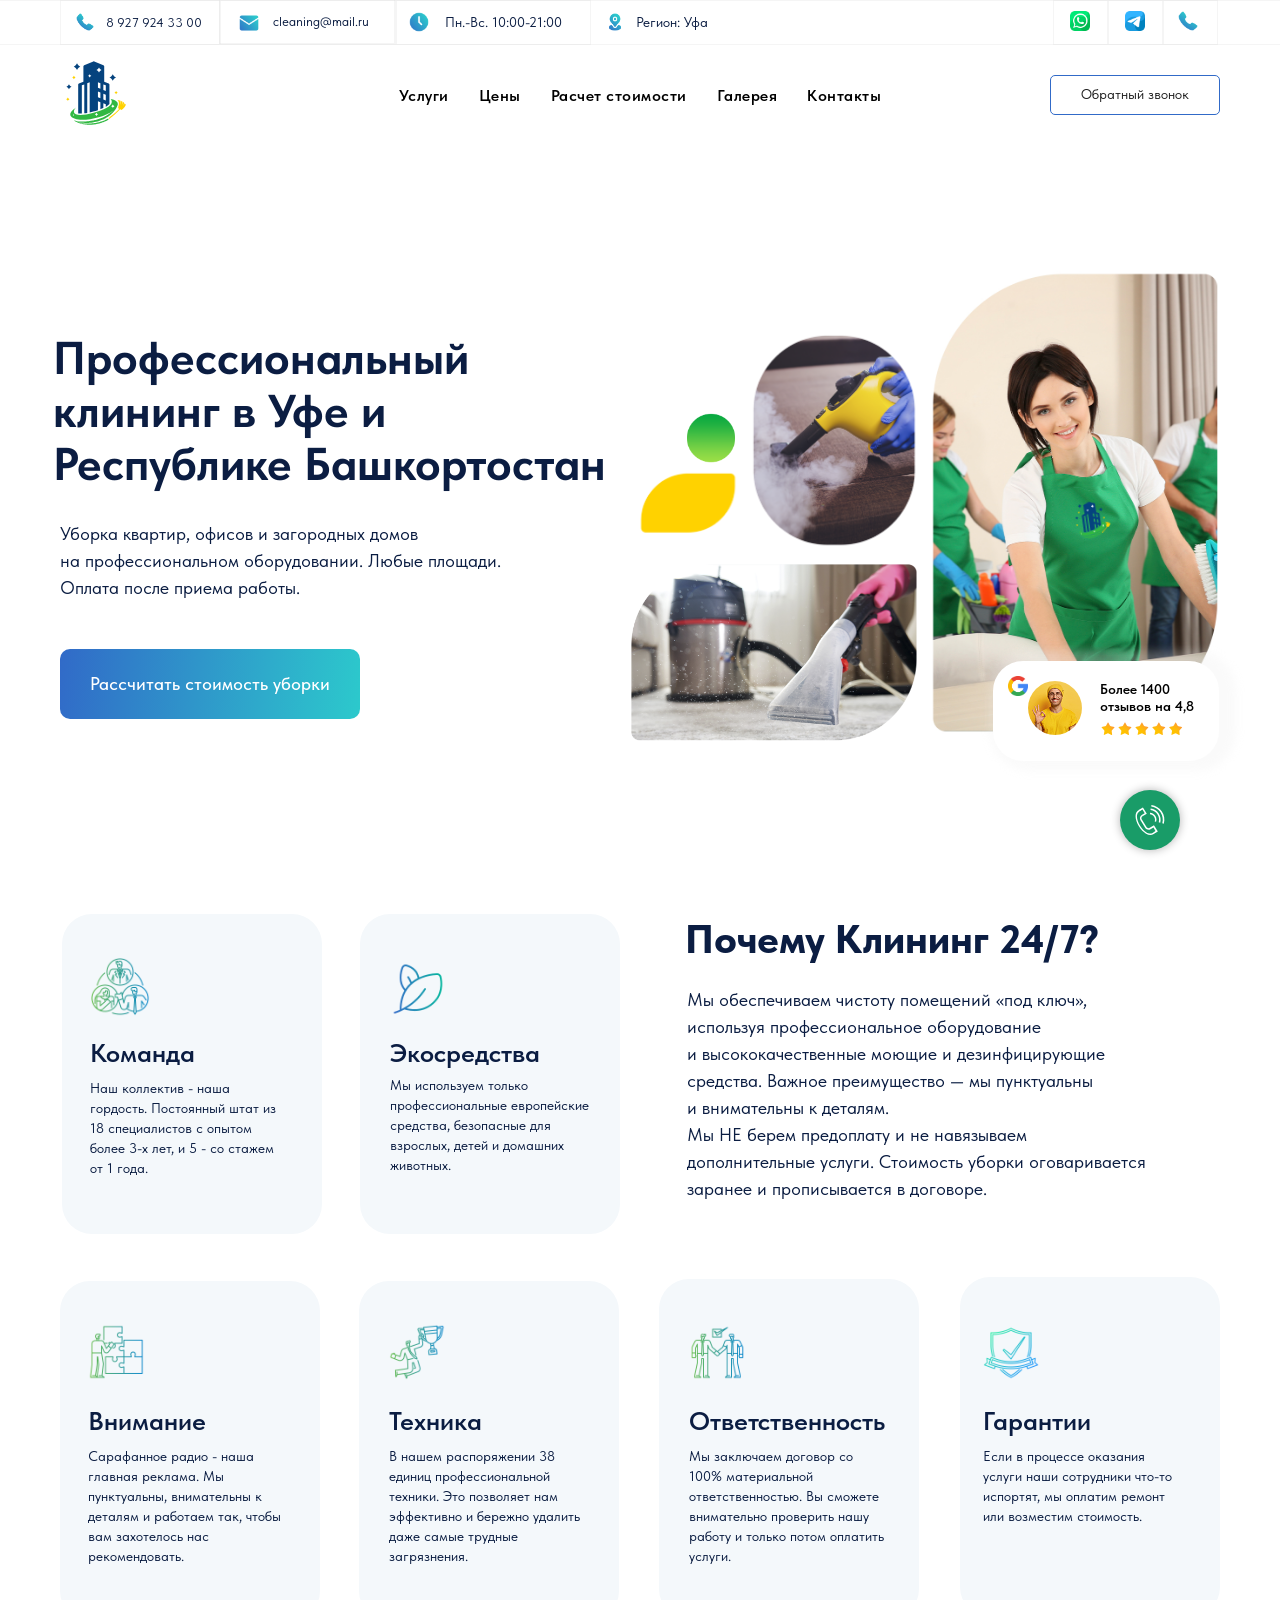
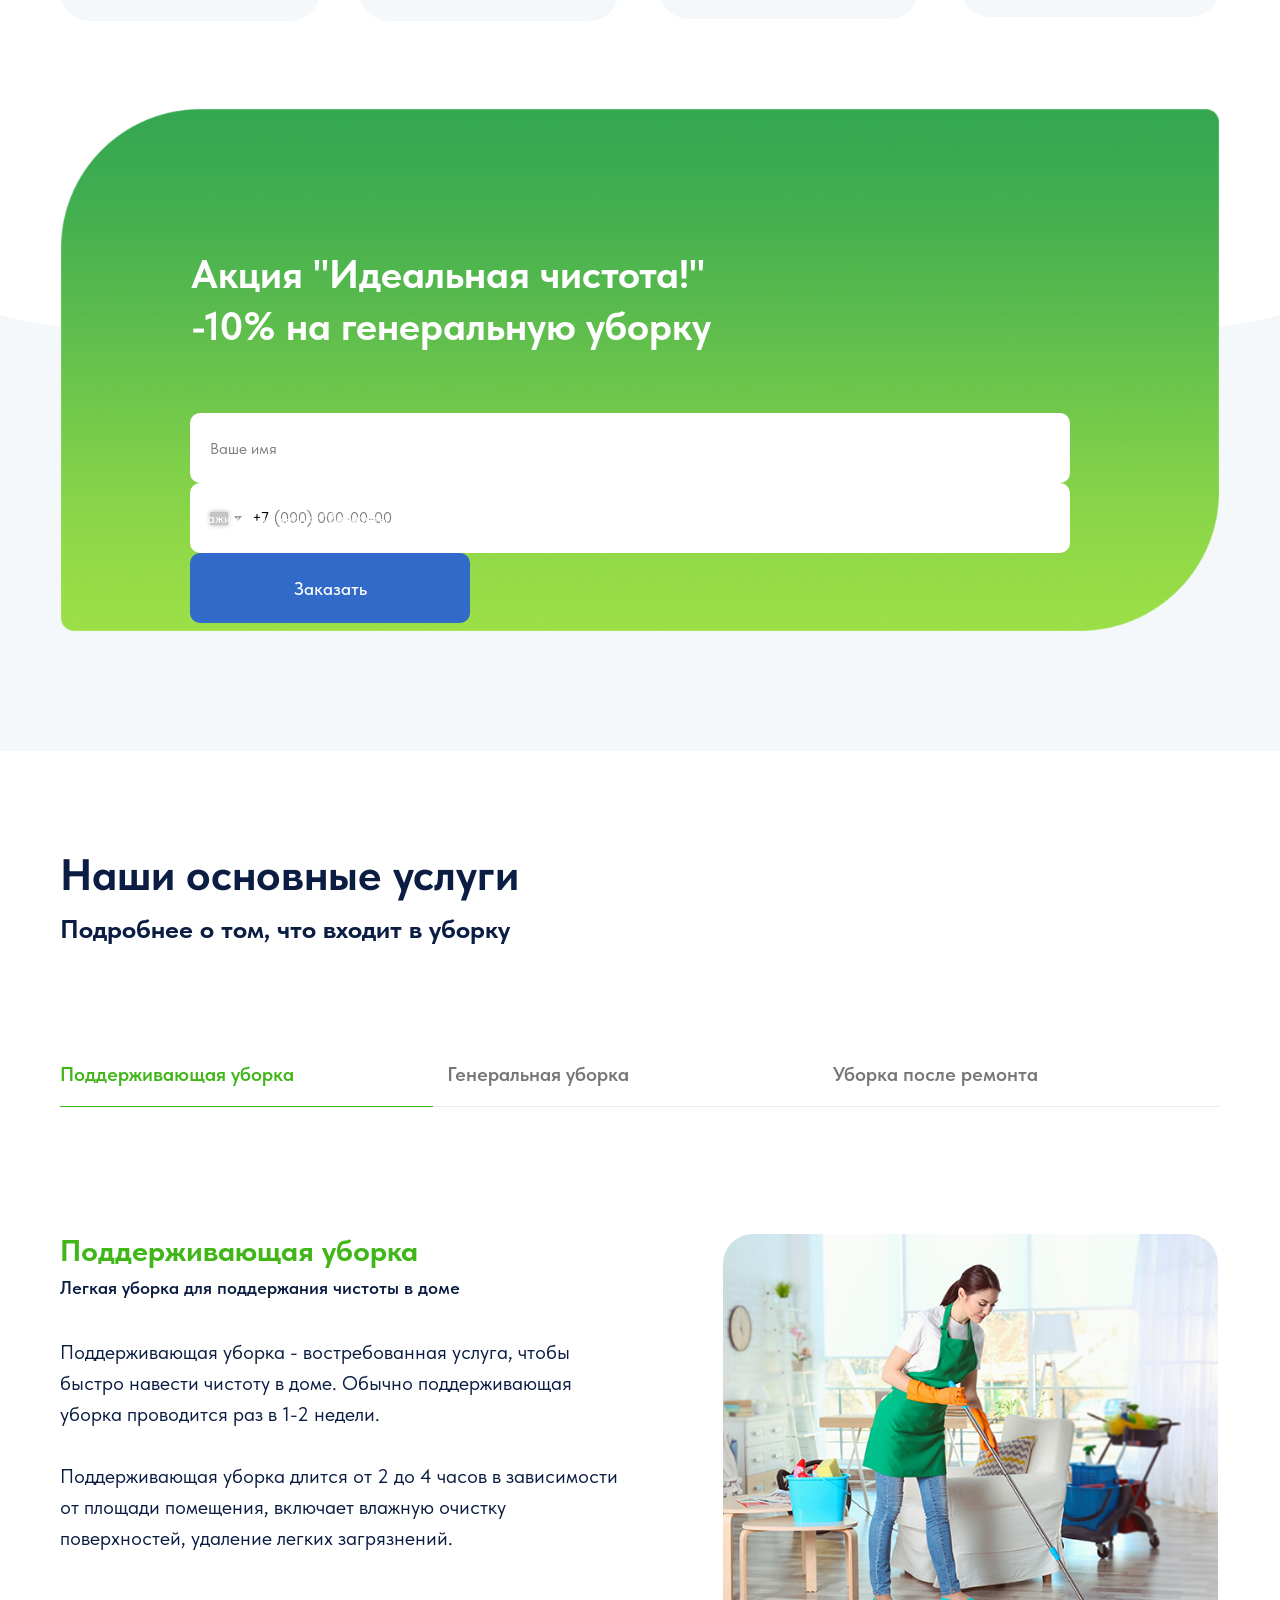
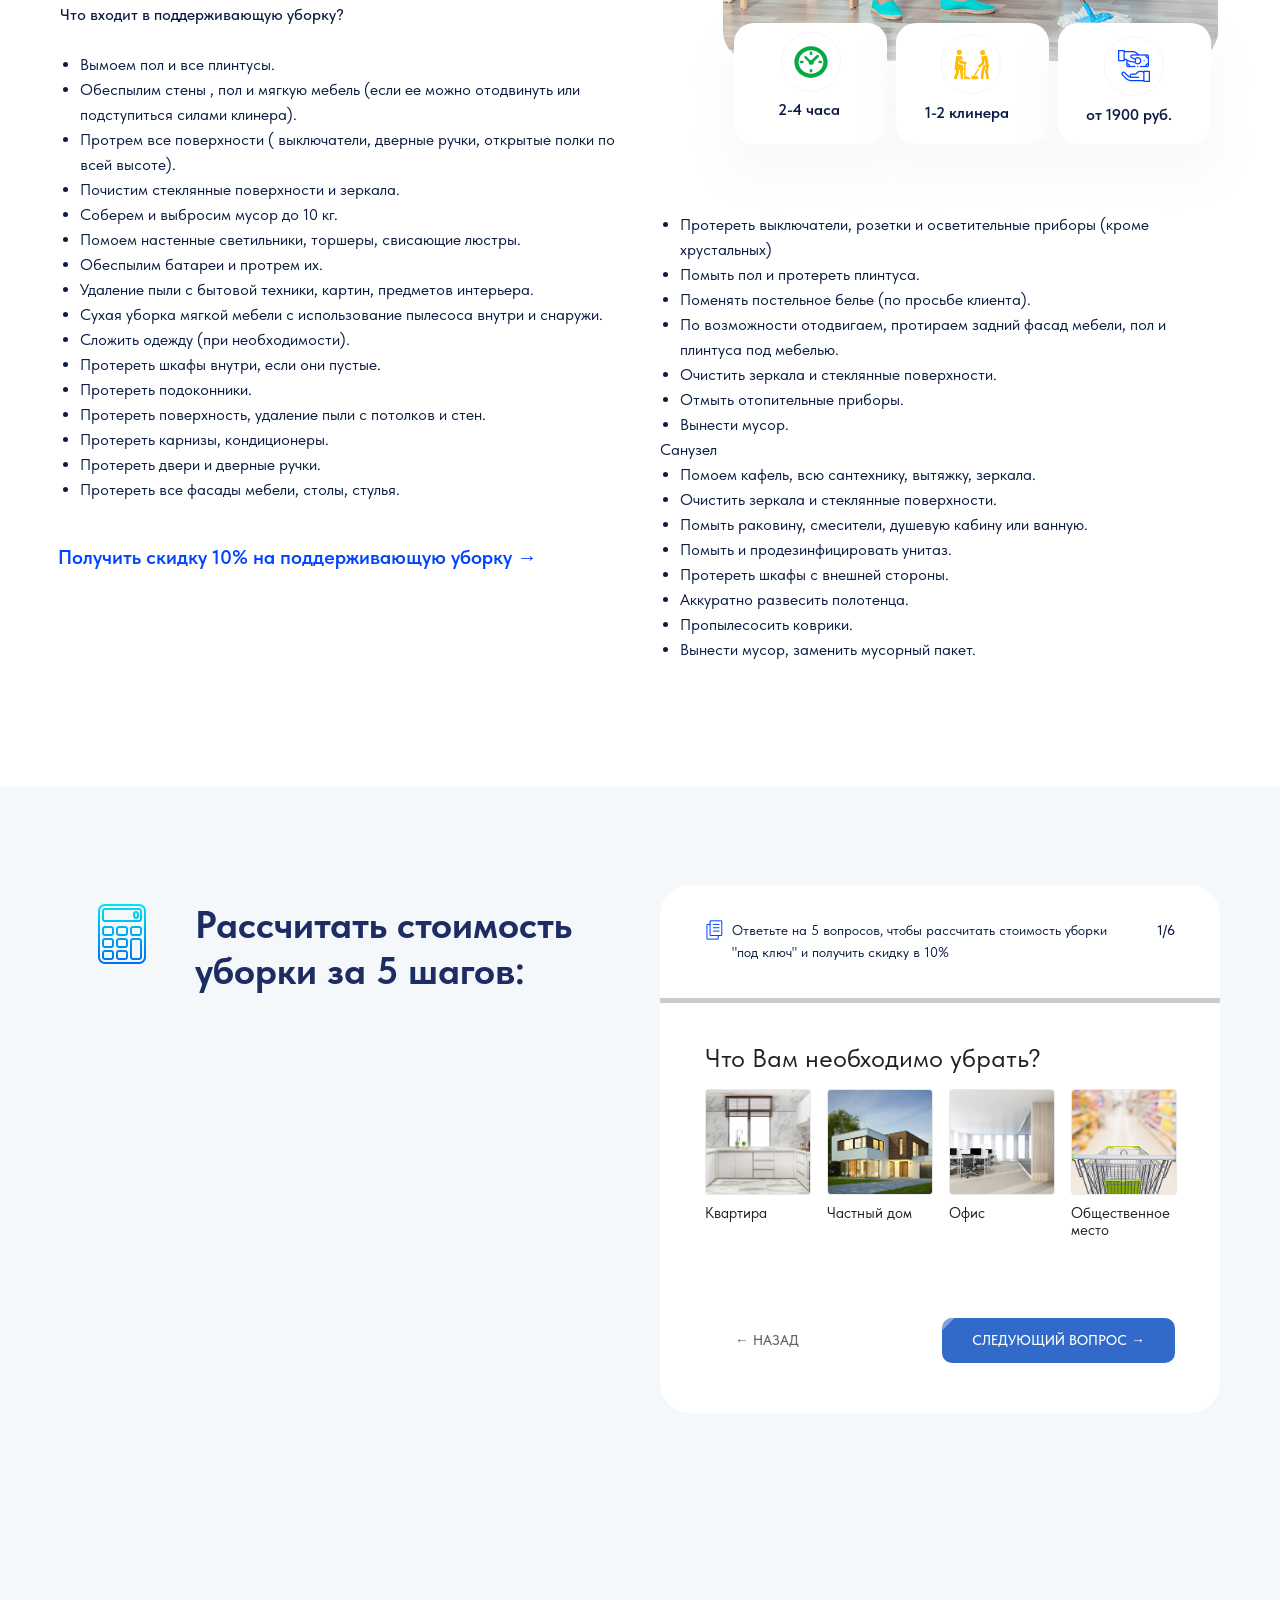
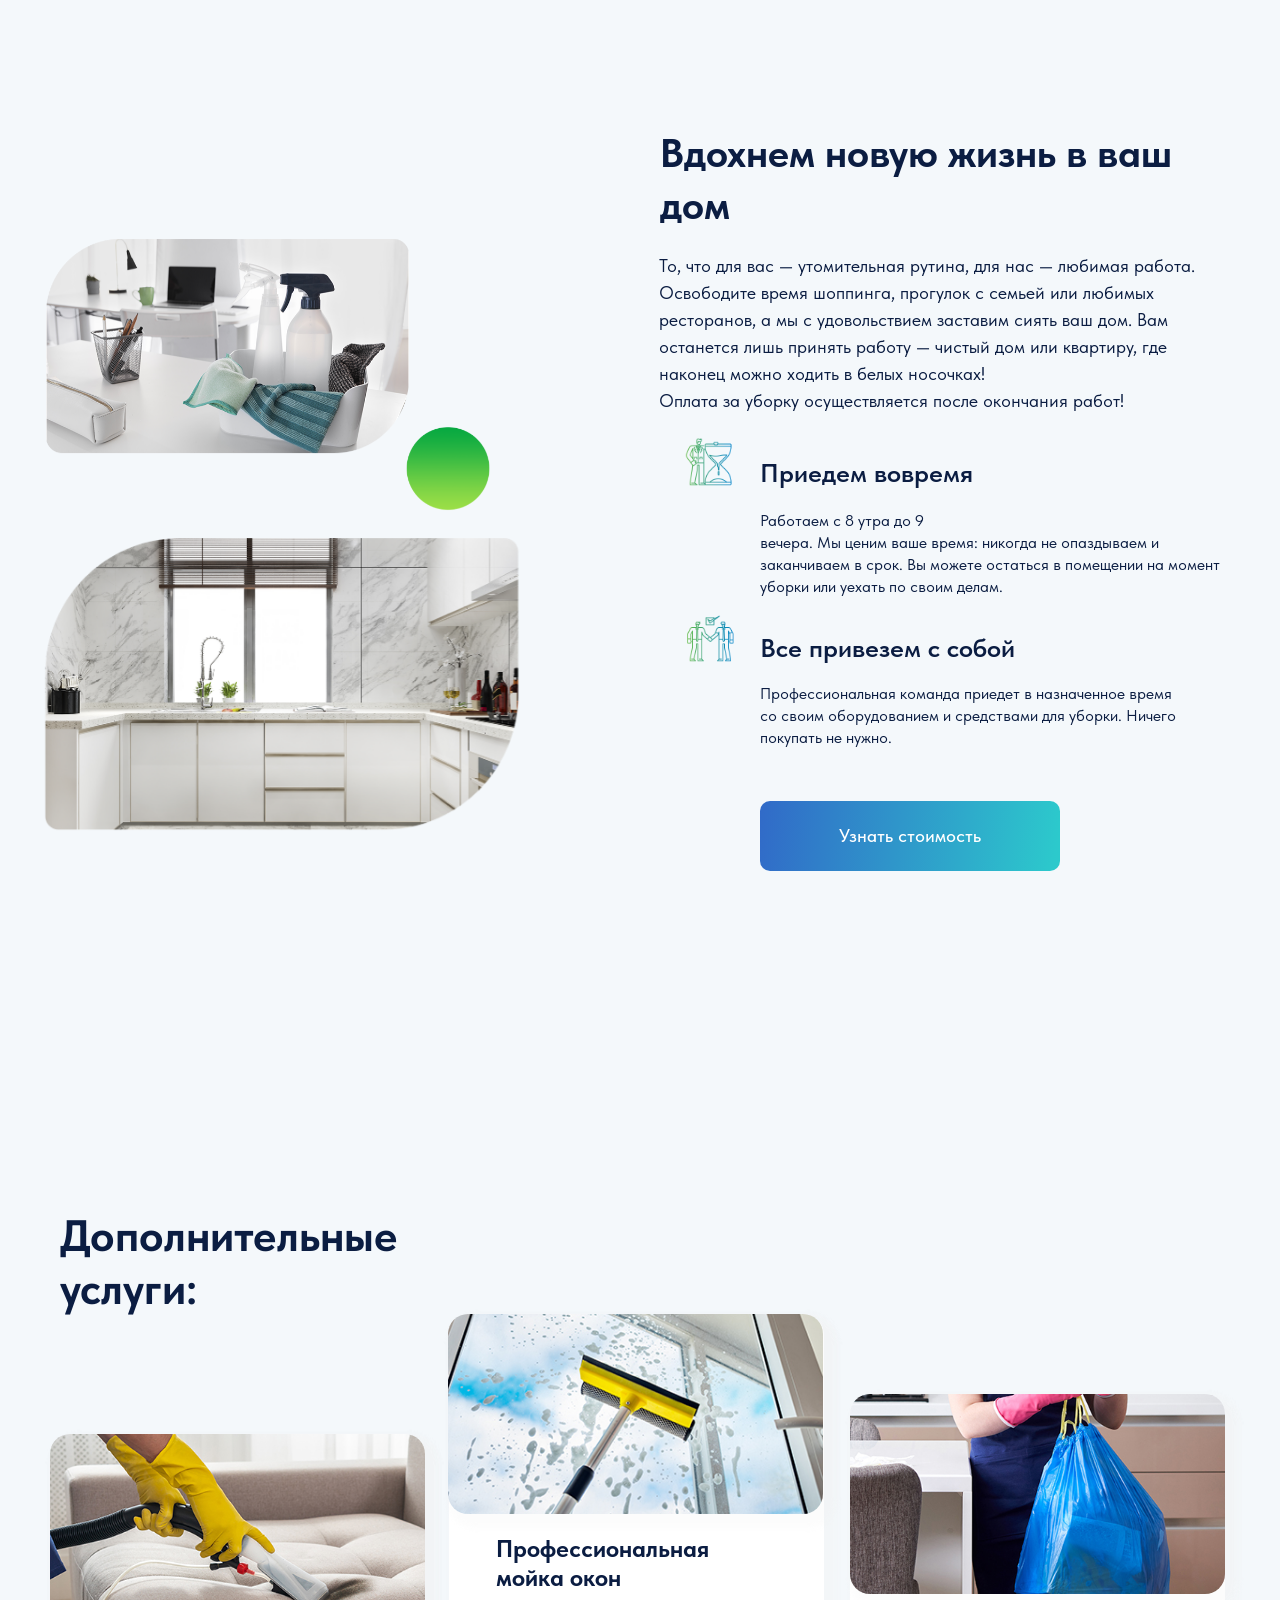
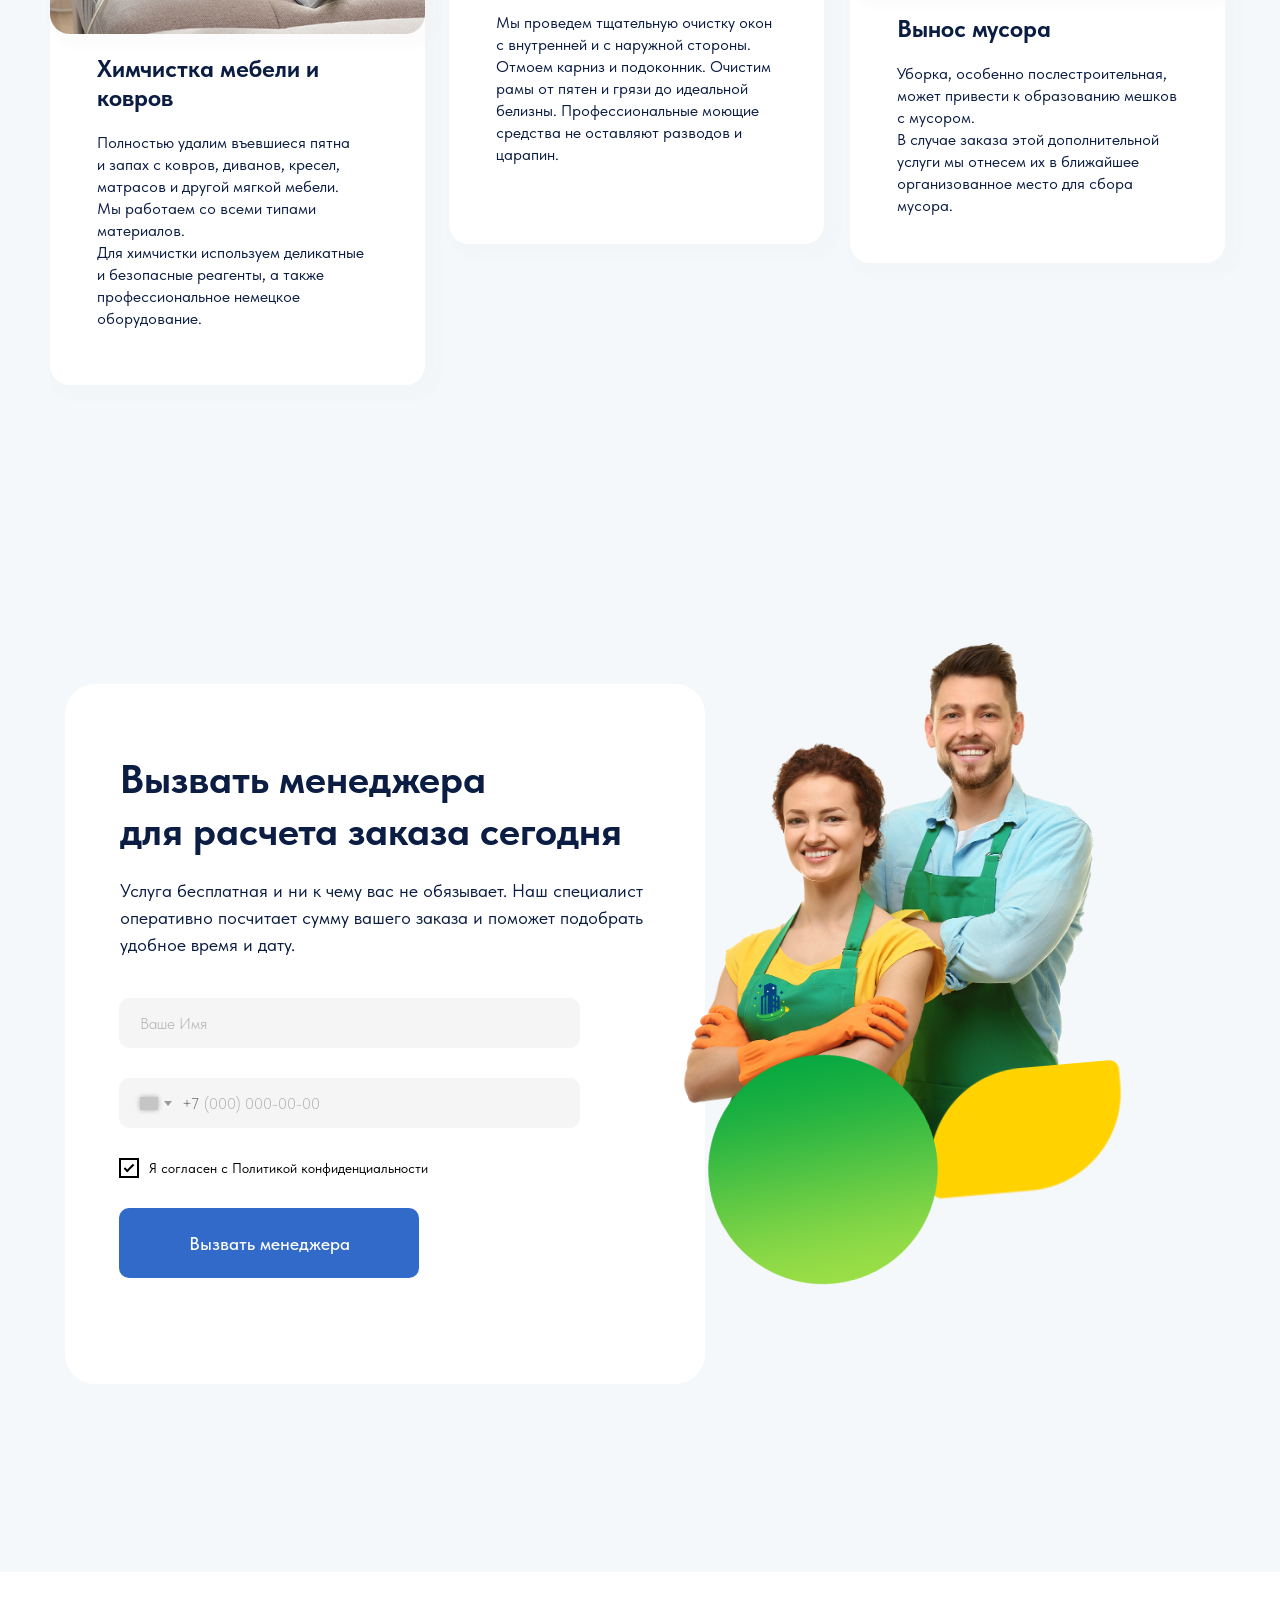
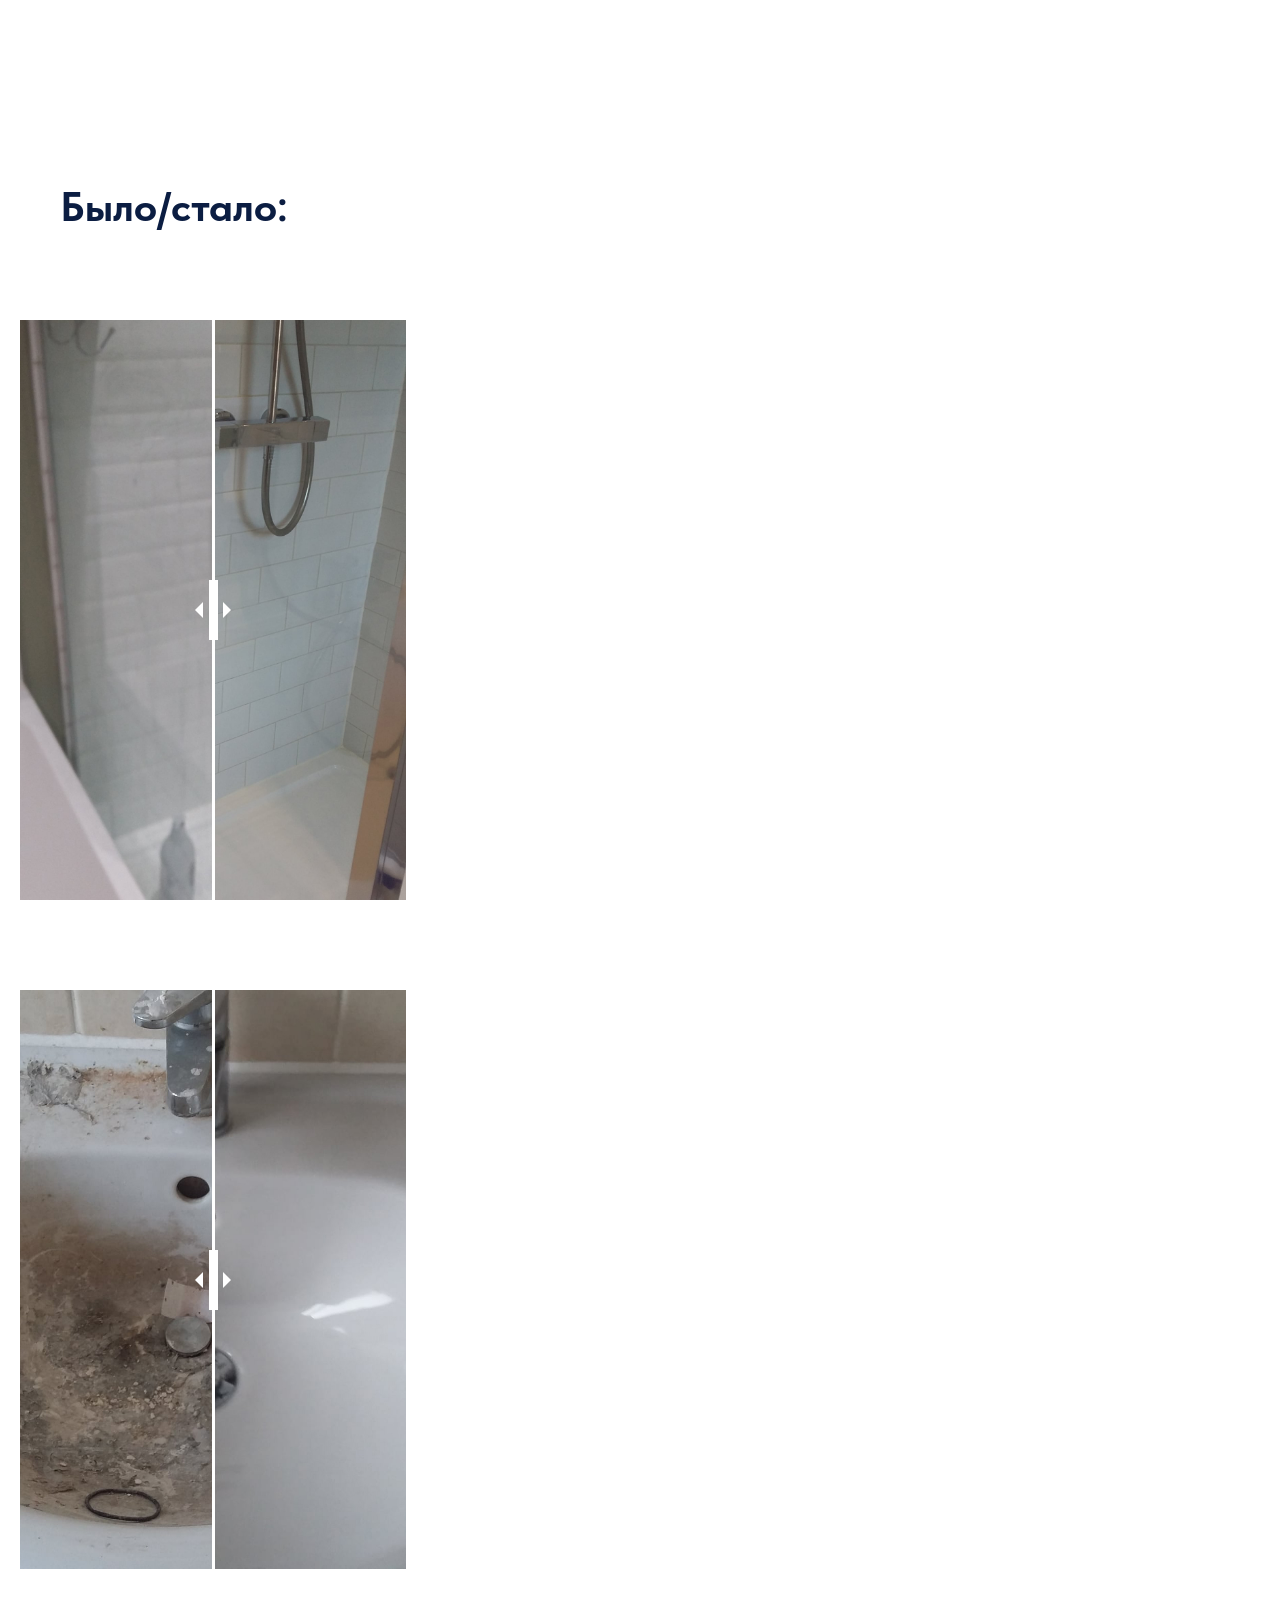
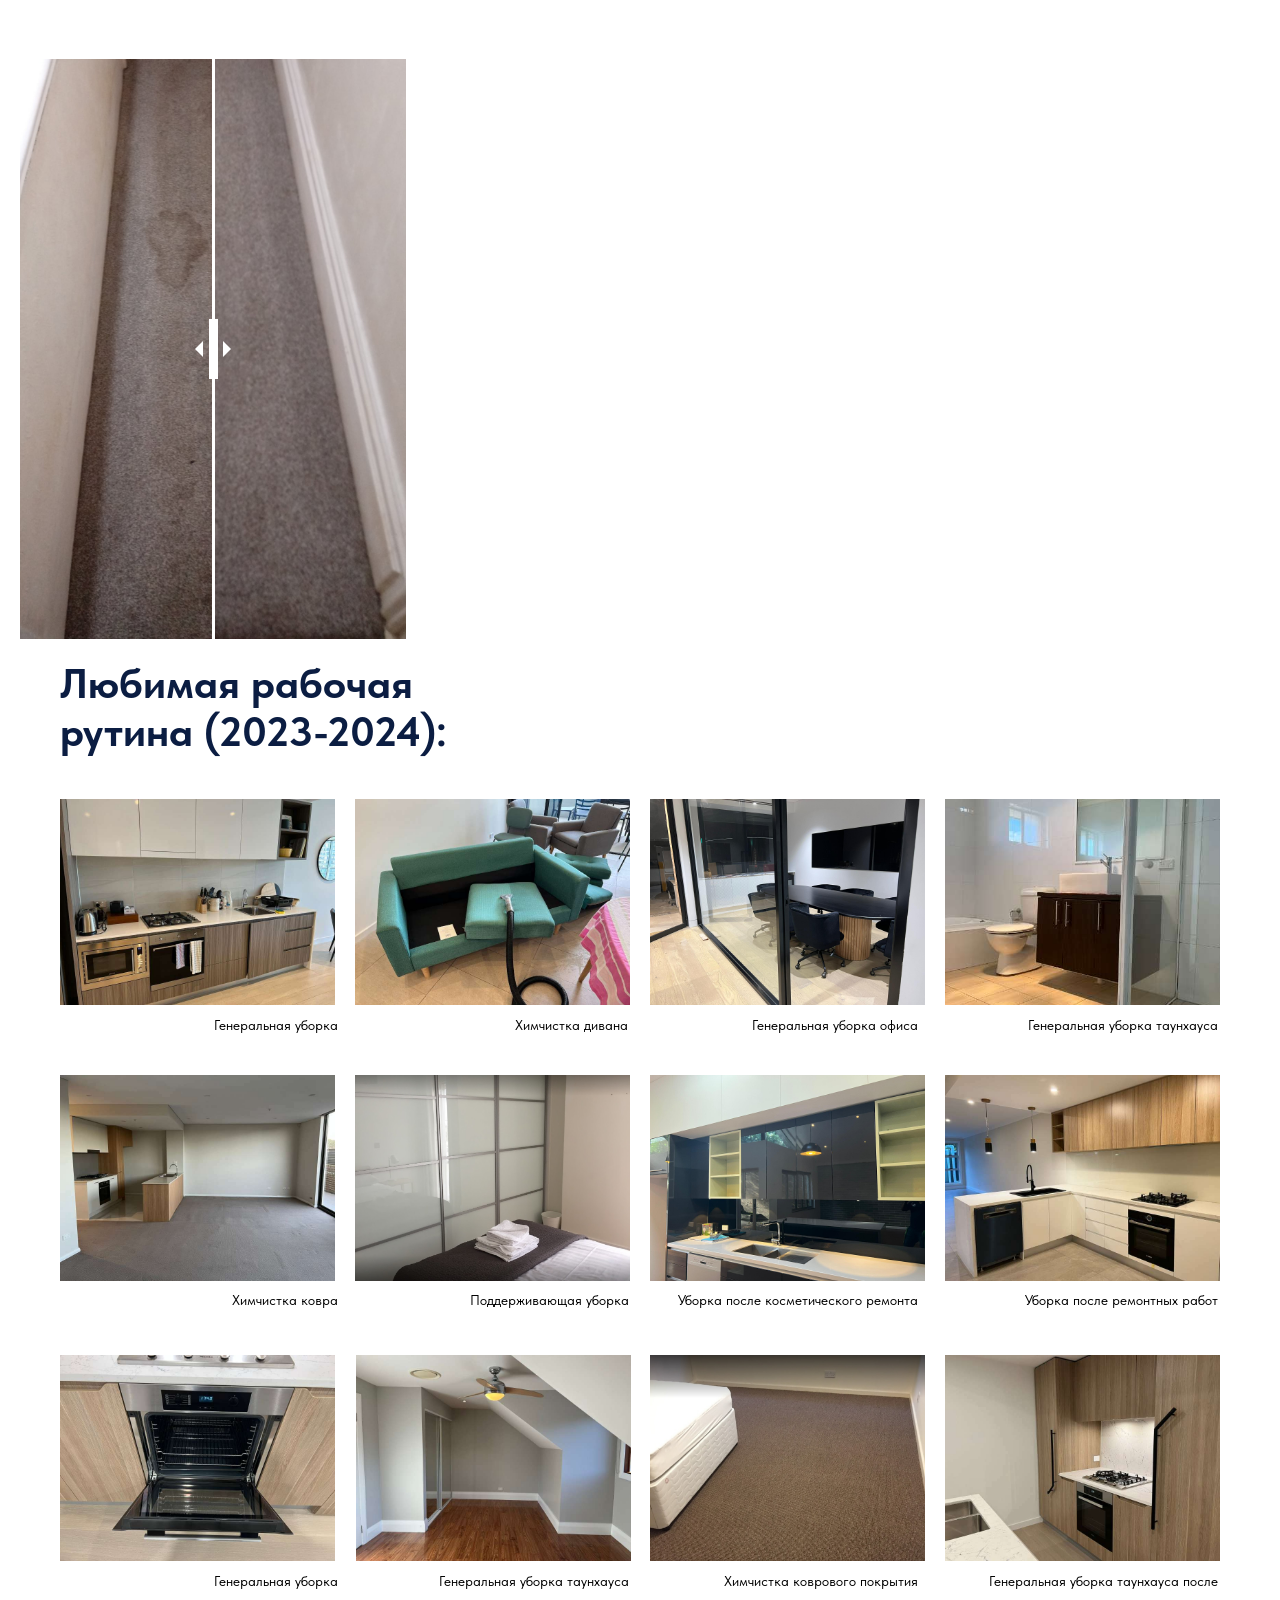
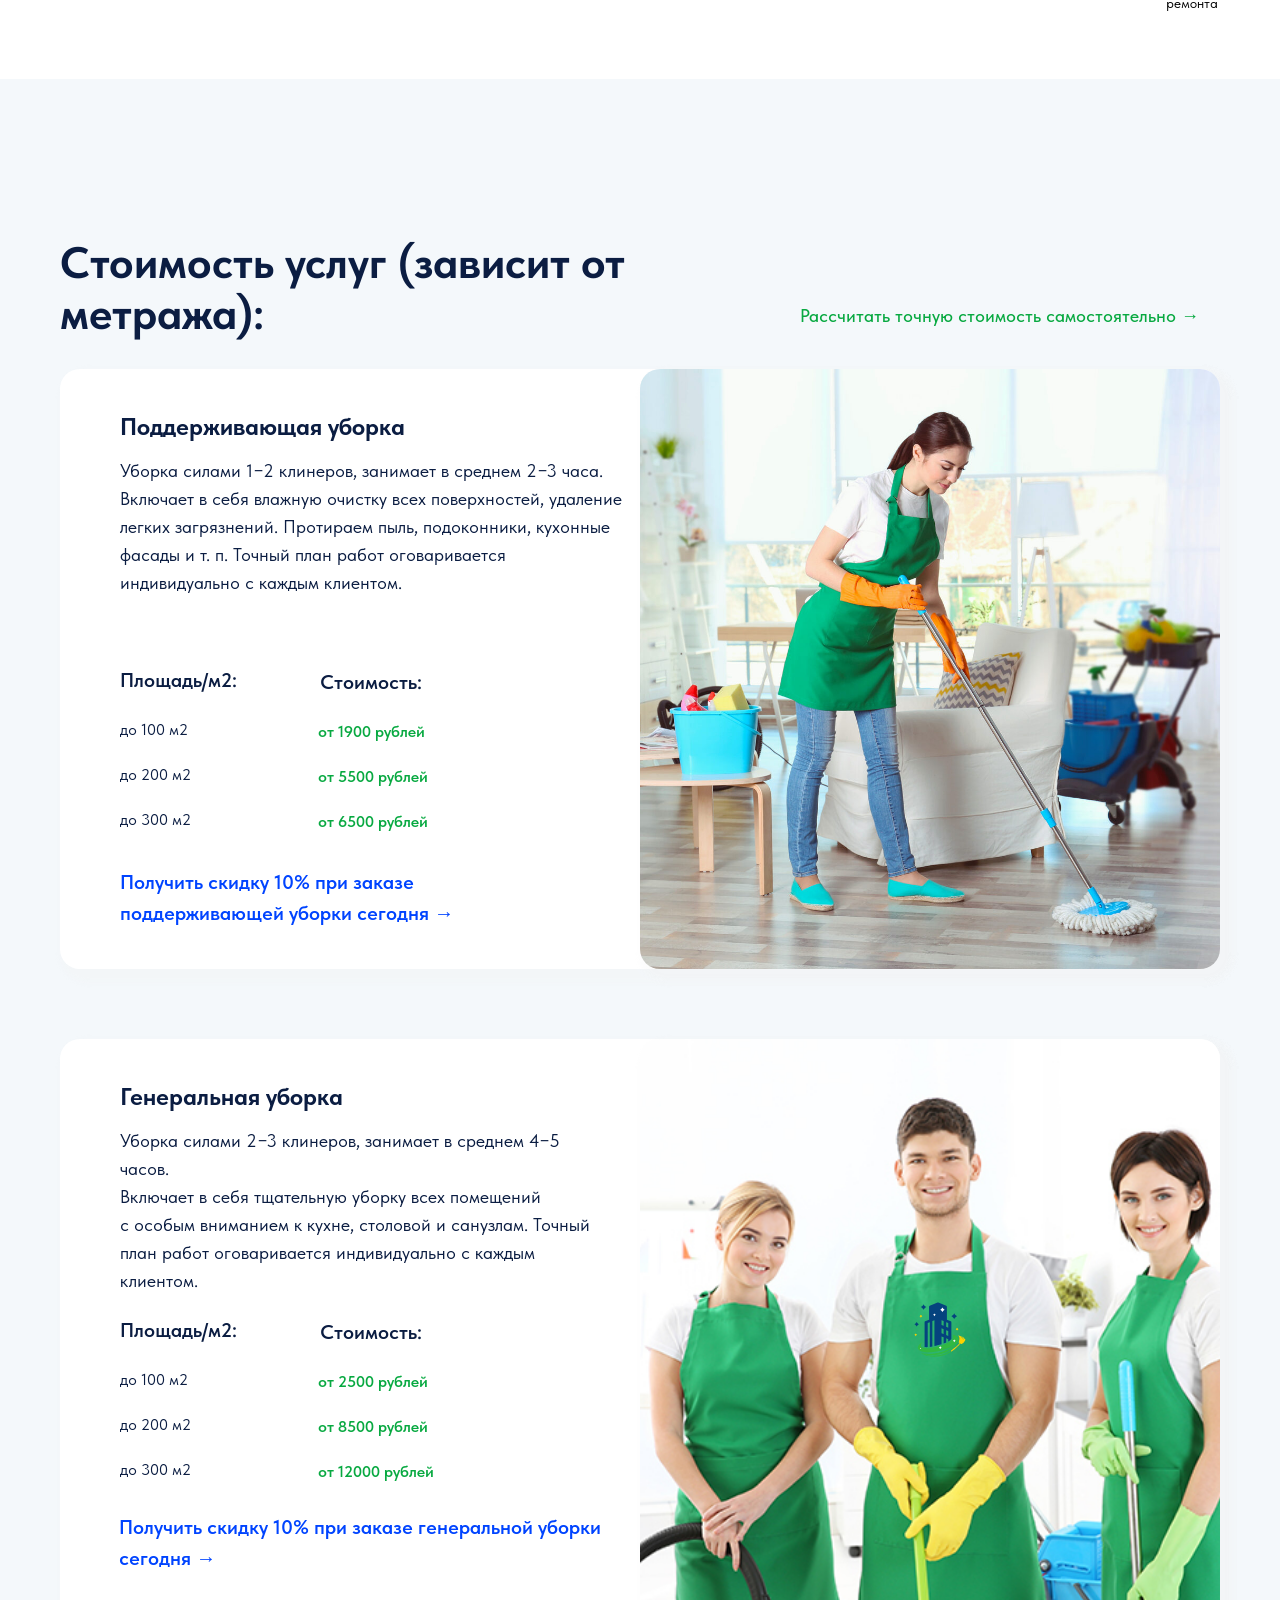
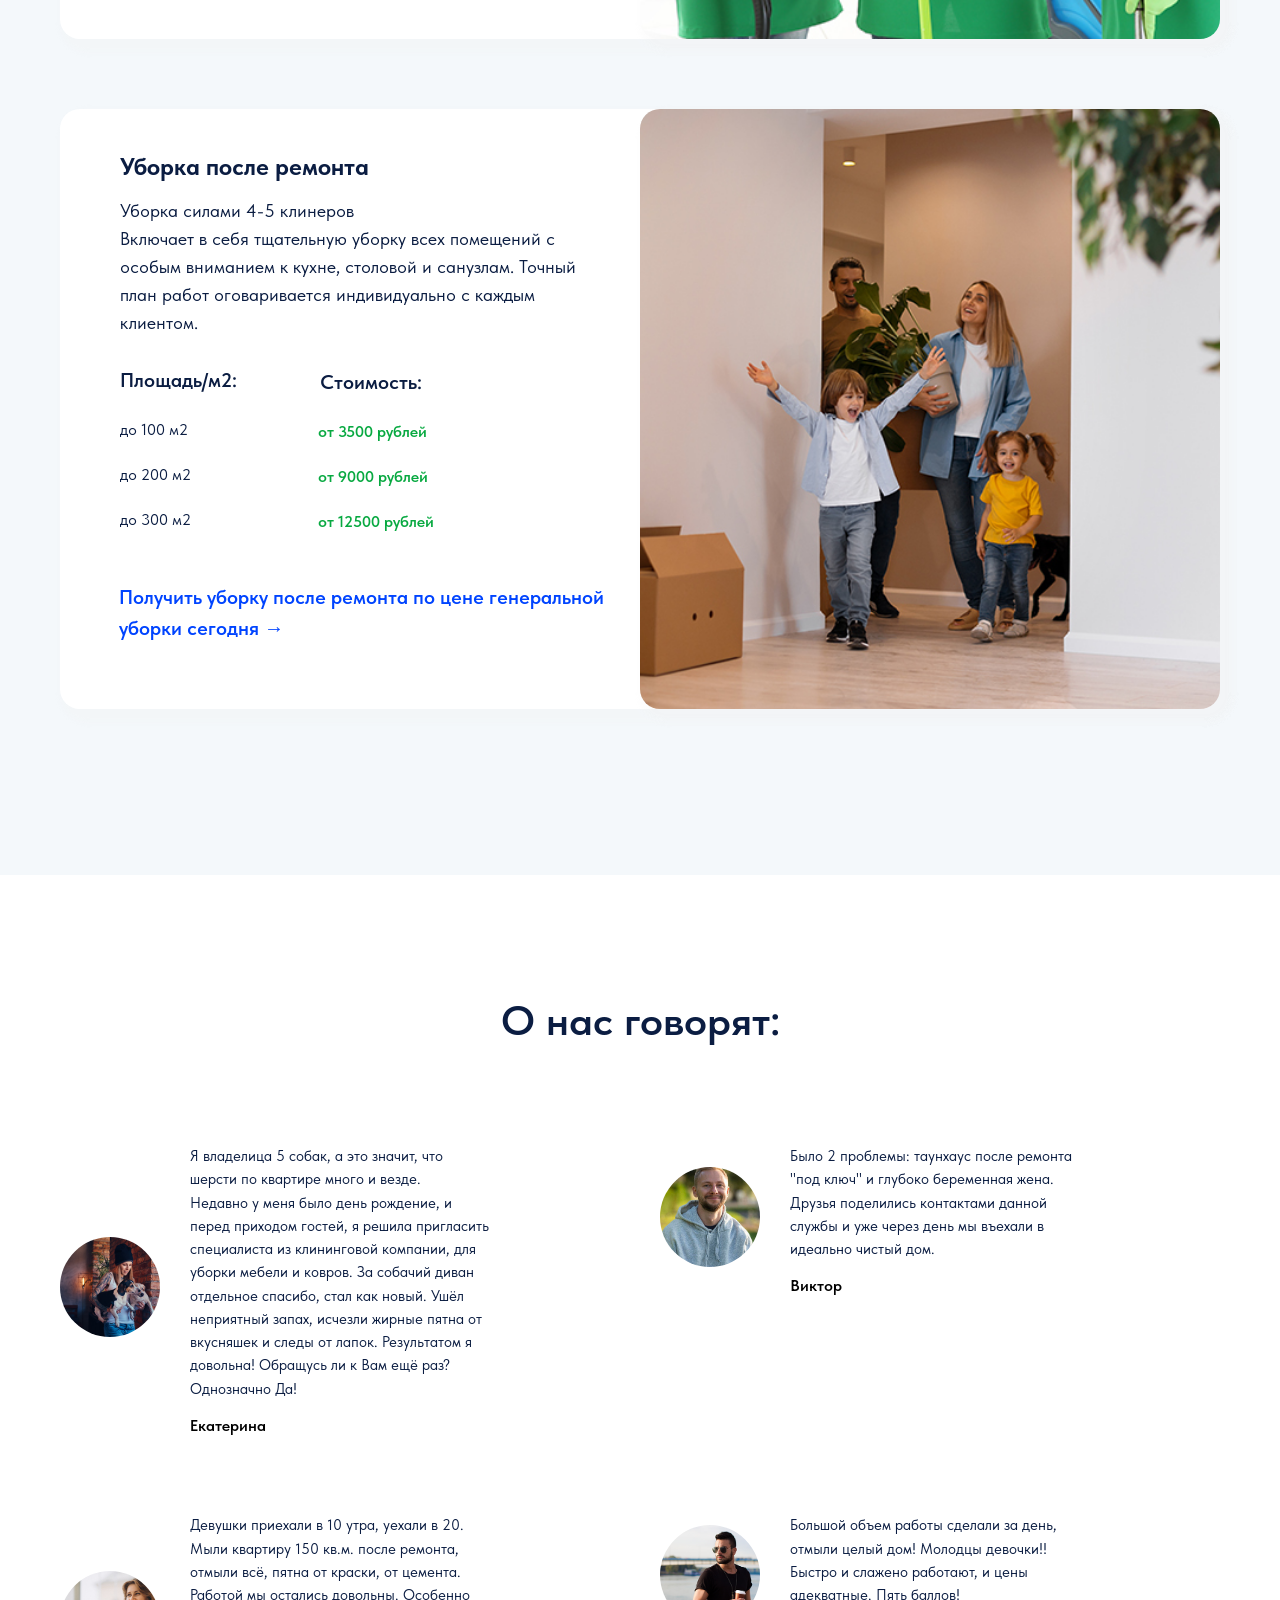
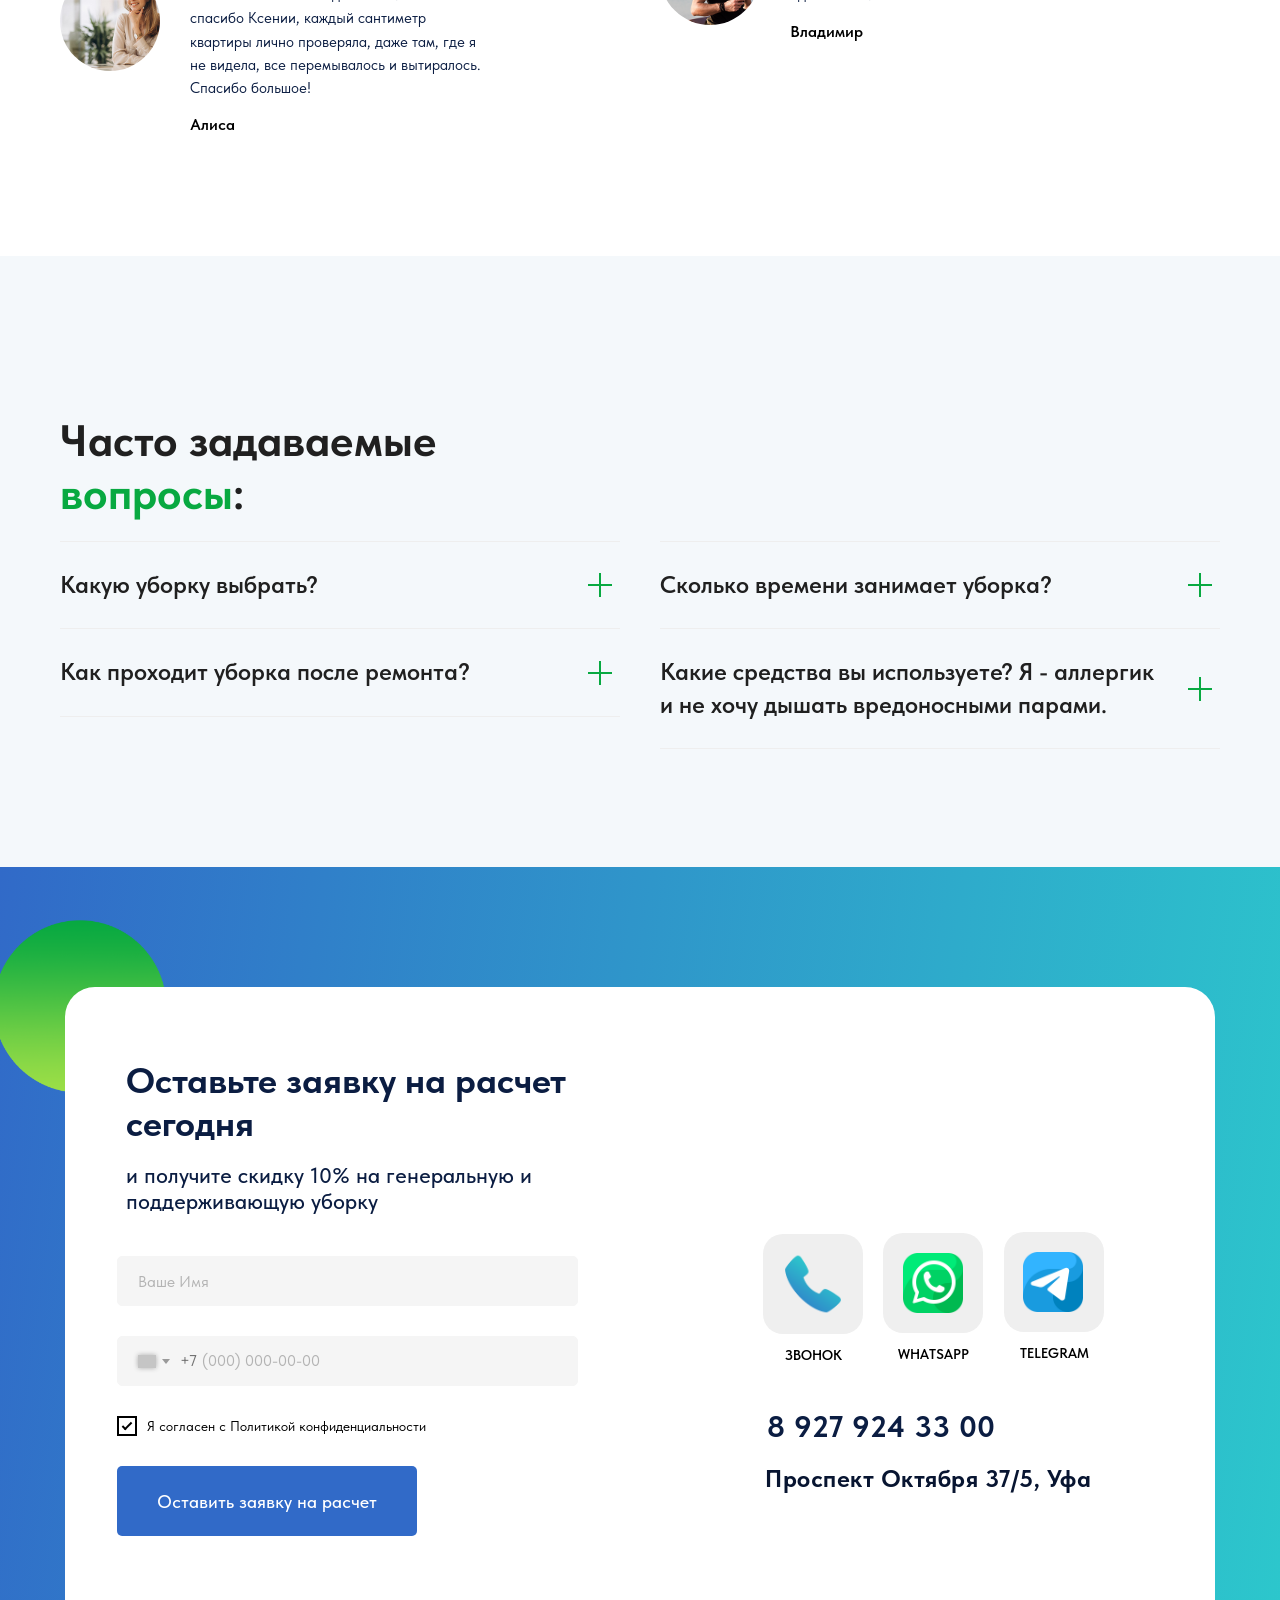
==== commit b9866196: "Add files via upload" ====
--- a/index.html
+++ b/index.html
@@ -1,37 +1,37 @@
-<!DOCTYPE html> <html> <head> <meta charset="utf-8" /> <meta http-equiv="Content-Type" content="text/html; charset=utf-8" /> <meta name="viewport" content="width=device-width, initial-scale=1.0" /> <meta name="yandex-verification" content="6203cb15f567a390" /> <!--metatextblock--> <title>Профессиональный клининг в Уфе. Оплата после приема работ!</title> <meta name="description" content="Профессиональная уборка коттеджей, таунхаусов и офисов. Оплата после приема работы." /> <meta property="og:url" content="https://cleaning24-7ufa.ru" /> <meta property="og:title" content="Профессиональный клининг в Уфе. Оплата после приема работ!" /> <meta property="og:description" content="Профессиональная уборка коттеджей, таунхаусов и офисов. Оплата после приема работы." /> <meta property="og:type" content="website" /> <meta property="og:image" content="a/Blue_clean_commercia_2.svg" /> <link rel="canonical" href="https://cleaning24-7ufa.ru"> <!--/metatextblock--> <meta name="format-detection" content="telephone=no" /> <meta http-equiv="x-dns-prefetch-control" content="on"> <link rel="dns-prefetch" href="https://ws.tildacdn.com"> <link rel="dns-prefetch" href="https://static.tildacdn.com"> <!--favicons--> <link rel="shortcut icon" href="a/tildafavicon.ico" type="image/x-icon"/> <!--/favicons--> <!-- Assets --> <script src="a/tilda-fallback-1.0.min.js" async charset="utf-8"></script> <link rel="stylesheet" href="a/tilda-grid-3.0.min.css" type="text/css" media="all" onerror="this.loaderr='y';"/> <link rel="stylesheet" href="a/tilda-blocks-page43541737.min_t_17921428.css" type="text/css" media="all" onerror="this.loaderr='y';" /> <link rel="stylesheet" href="a/tilda-animation-2.0.min.css" type="text/css" media="all" onerror="this.loaderr='y';" /> <link rel="stylesheet" href="a/tilda-menu-widgeticons-1.0.min.css" type="text/css" media="all" onerror="this.loaderr='y';" /> <link rel="stylesheet" href="a/tilda-popup-1.1.min.css" type="text/css" media="print" onload="this.media='all';" onerror="this.loaderr='y';" /> <noscript><link rel="stylesheet" href="a/tilda-popup-1.1.min.css" type="text/css" media="all" /></noscript> <link rel="stylesheet" href="a/tilda-forms-1.0.min.css" type="text/css" media="all" onerror="this.loaderr='y';" /> <link rel="stylesheet" href="a/tilda-t410-beforeafter-1.0.min.css" type="text/css" media="all" onerror="this.loaderr='y';" /> <link rel="stylesheet" href="a/tilda-slds-1.4.min.css" type="text/css" media="print" onload="this.media='all';" onerror="this.loaderr='y';" /> <noscript><link rel="stylesheet" href="a/tilda-slds-1.4.min.css" type="text/css" media="all" /></noscript> <link rel="stylesheet" href="a/tilda-zoom-2.0.min.css" type="text/css" media="print" onload="this.media='all';" onerror="this.loaderr='y';" /> <noscript><link rel="stylesheet" href="a/tilda-zoom-2.0.min.css" type="text/css" media="all" /></noscript> <link rel="stylesheet" href="a/fonts-tildasans.css" type="text/css" media="all" onerror="this.loaderr='y';" /> <script nomodule src="a/tilda-polyfill-1.0.min.js" charset="utf-8"></script> <script type="text/javascript">function t_onReady(func) {if(document.readyState!='loading') {func();} else {document.addEventListener('DOMContentLoaded',func);}}
+<!DOCTYPE html> <html> <head> <meta charset="utf-8" /> <meta http-equiv="Content-Type" content="text/html; charset=utf-8" /> <meta name="viewport" content="width=device-width, initial-scale=1.0" /> <meta name="yandex-verification" content="6203cb15f567a390" /> <!--metatextblock--> <title>Профессиональный клининг в Уфе. Оплата после приема работ!</title> <meta name="description" content="Профессиональная уборка коттеджей, таунхаусов и офисов. Оплата после приема работы." /> <meta property="og:url" content="https://cleaning24-7ufa.ru" /> <meta property="og:title" content="Профессиональный клининг в Уфе. Оплата после приема работ!" /> <meta property="og:description" content="Профессиональная уборка коттеджей, таунхаусов и офисов. Оплата после приема работы." /> <meta property="og:type" content="website" /> <meta property="og:image" content="a/Blue_clean_commercia.svg" /> <link rel="canonical" href="https://cleaning24-7ufa.ru"> <!--/metatextblock--> <meta name="format-detection" content="telephone=no" /> <meta http-equiv="x-dns-prefetch-control" content="on"> <link rel="dns-prefetch" href="https://ws.tildacdn.com"> <link rel="dns-prefetch" href="https://static.tildacdn.com"> <!--favicons--> <link rel="shortcut icon" href="a/tildafavicon.ico" type="image/x-icon"/> <!--/favicons--> <!-- Assets --> <script src="a/tilda-fallback-1.0.min.js" async charset="utf-8"></script> <link rel="stylesheet" href="a/tilda-grid-3.0.min.css" type="text/css" media="all" onerror="this.loaderr='y';"/> <link rel="stylesheet" href="a/tilda-blocks-page43541737.min_t_17921428.css" type="text/css" media="all" onerror="this.loaderr='y';" /> <link rel="stylesheet" href="a/tilda-animation-2.0.min.css" type="text/css" media="all" onerror="this.loaderr='y';" /> <link rel="stylesheet" href="a/tilda-menu-widgeticons-1.0.min.css" type="text/css" media="all" onerror="this.loaderr='y';" /> <link rel="stylesheet" href="a/tilda-popup-1.1.min.css" type="text/css" media="print" onload="this.media='all';" onerror="this.loaderr='y';" /> <noscript><link rel="stylesheet" href="a/tilda-popup-1.1.min.css" type="text/css" media="all" /></noscript> <link rel="stylesheet" href="a/tilda-forms-1.0.min.css" type="text/css" media="all" onerror="this.loaderr='y';" /> <link rel="stylesheet" href="a/tilda-t410-beforeafter-1.0.min.css" type="text/css" media="all" onerror="this.loaderr='y';" /> <link rel="stylesheet" href="a/tilda-slds-1.4.min.css" type="text/css" media="print" onload="this.media='all';" onerror="this.loaderr='y';" /> <noscript><link rel="stylesheet" href="a/tilda-slds-1.4.min.css" type="text/css" media="all" /></noscript> <link rel="stylesheet" href="a/tilda-zoom-2.0.min.css" type="text/css" media="print" onload="this.media='all';" onerror="this.loaderr='y';" /> <noscript><link rel="stylesheet" href="a/tilda-zoom-2.0.min.css" type="text/css" media="all" /></noscript> <link rel="stylesheet" href="a/fonts-tildasans.css" type="text/css" media="all" onerror="this.loaderr='y';" /> <script nomodule src="a/tilda-polyfill-1.0.min.js" charset="utf-8"></script> <script type="text/javascript">function t_onReady(func) {if(document.readyState!='loading') {func();} else {document.addEventListener('DOMContentLoaded',func);}}
 function t_onFuncLoad(funcName,okFunc,time) {if(typeof window[funcName]==='function') {okFunc();} else {setTimeout(function() {t_onFuncLoad(funcName,okFunc,time);},(time||100));}}function t_throttle(fn,threshhold,scope) {return function() {fn.apply(scope||this,arguments);};}function t396_initialScale(t){var e=document.getElementById("rec"+t);if(e){var i=e.querySelector(".t396__artboard");if(i){window.tn_scale_initial_window_width||(window.tn_scale_initial_window_width=document.documentElement.clientWidth);var a=window.tn_scale_initial_window_width,l=[],n,r=i.getAttribute("data-artboard-screens");if(r){r=r.split(",");for(var o=0;o<r.length;o++)l[o]=parseInt(r[o],10)}else l=[320,480,640,960,1200];for(var o=0;o<l.length;o++){var _=l[o];a>=_&&(n=_)}var d="edit"===window.allrecords.getAttribute("data-tilda-mode"),s="center"===t396_scaleInitial__getFieldValue(i,"valign",n,l),c="grid"===t396_scaleInitial__getFieldValue(i,"upscale",n,l),u=t396_scaleInitial__getFieldValue(i,"height_vh",n,l),g=t396_scaleInitial__getFieldValue(i,"height",n,l),w=!!window.opr&&!!window.opr.addons||!!window.opera||-1!==navigator.userAgent.indexOf(" OPR/");if(!d&&s&&!c&&!u&&g&&!w){var f=parseFloat((a/n).toFixed(3)),h=[i,i.querySelector(".t396__carrier"),i.querySelector(".t396__filter")],v=Math.floor(parseInt(g,10)*f)+"px",p;i.style.setProperty("--initial-scale-height",v);for(var o=0;o<h.length;o++)h[o].style.setProperty("height","var(--initial-scale-height)");t396_scaleInitial__getElementsToScale(i,n,l).forEach((function(t){t.style.zoom=f}))}}}}function t396_scaleInitial__getElementsToScale(t,e,i){return t?Array.prototype.slice.call(t.children).filter((function(t){if(!t)return!1;if(!t.classList.contains("t396__elem")&&!t.classList.contains("t396__group"))return!1;if(!t.querySelector(".tn-molecule, .tn-atom"))return!1;var a=!t.getAttribute("data-elem-type")&&t.classList.contains("tn-group"),l=t396_scaleInitial__getFieldValue(t,"container",e,i);return!l&&a&&(l="grid"),"grid"===l})):[]}function t396_scaleInitial__getFieldValue(t,e,i,a){if(!t)return null;var l=a[a.length-1],n=t.getAttribute(t396_scaleInitial__getFieldAttribute(t,e,i,l));if(null===n)for(var r=0;r<a.length;r++){var o=a[r];if(!(o<=i)&&null!==(n=t.getAttribute(t396_scaleInitial__getFieldAttribute(t,e,o,l))))break}return n}function t396_scaleInitial__getFieldAttribute(t,e,i,a){var l=["widthmode","heightmode","flex"],n=t.classList.contains("t396__artboard"),r=!n&&t.classList.contains("tn-group"),o="data-field-";n&&(o="data-artboard-"),r&&(o="data-group-");var _="-value",d;return(n||r&&-1!==l.indexOf(e))&&(_=""),o+e+(i===a?"":"-res-"+i)+_}window.TN_SCALE_INITIAL_VER="1.0",window.tn_scale_initial_window_width=null;</script> <script src="a/tilda-scripts-3.0.min.js" charset="utf-8" defer onerror="this.loaderr='y';"></script> <script src="a/tilda-blocks-page43541737.min_t_17921428.js" charset="utf-8" async onerror="this.loaderr='y';"></script> <script src="a/tilda-lazyload-1.0.min.js" charset="utf-8" async onerror="this.loaderr='y';"></script> <script src="a/tilda-animation-2.0.min.js" charset="utf-8" async onerror="this.loaderr='y';"></script> <script src="a/tilda-zero-1.2.min.js" charset="utf-8" async onerror="this.loaderr='y';"></script> <script src="a/tilda-menu-1.0.min.js" charset="utf-8" async onerror="this.loaderr='y';"></script> <script src="a/tilda-menu-widgeticons-1.0.min.js" charset="utf-8" async onerror="this.loaderr='y';"></script> <script src="a/tilda-popup-1.0.min.js" charset="utf-8" async onerror="this.loaderr='y';"></script> <script src="a/tilda-forms-1.0.min.js" charset="utf-8" async onerror="this.loaderr='y';"></script> <script src="a/tilda-t862-popupstepform-1.0.min.js" charset="utf-8" async onerror="this.loaderr='y';"></script> <script src="a/tilda-t835-stepform-1.0.min.js" charset="utf-8" async onerror="this.loaderr='y';"></script> <script src="a/tilda-t410-beforeafter-1.0.min.js" charset="utf-8" async onerror="this.loaderr='y';"></script> <script src="a/tilda-slds-1.4.min.js" charset="utf-8" async onerror="this.loaderr='y';"></script> <script src="a/hammer.min.js" charset="utf-8" async onerror="this.loaderr='y';"></script> <script src="a/tilda-video-1.0.min.js" charset="utf-8" async onerror="this.loaderr='y';"></script> <script src="a/tilda-text-clamp.min.js" charset="utf-8" async onerror="this.loaderr='y';"></script> <script src="a/tilda-zero-forms-1.0.min.js" charset="utf-8" async onerror="this.loaderr='y';"></script> <script src="a/tilda-animation-sbs-1.0.min.js" charset="utf-8" async onerror="this.loaderr='y';"></script> <script src="a/tilda-zoom-2.0.min.js" charset="utf-8" async onerror="this.loaderr='y';"></script> <script src="a/tilda-zero-scale-1.0.min.js" charset="utf-8" async onerror="this.loaderr='y';"></script> <script src="a/tilda-skiplink-1.0.min.js" charset="utf-8" async onerror="this.loaderr='y';"></script> <script src="a/tilda-events-1.0.min.js" charset="utf-8" async onerror="this.loaderr='y';"></script> <script type="text/javascript">window.dataLayer=window.dataLayer||[];</script> <script type="text/javascript">(function() {var ttt='cebo';var tt='oog';var re=new RegExp("bot|g" + tt + "le|yandex|baidu|bing|msn|duckduckbot|teoma|slurp|crawler|spider|robot|crawling|fa" + ttt + "ok","i");if((re.test(navigator.userAgent))===false&&typeof(sessionStorage)!='undefined'&&sessionStorage.getItem('visited')!=='y'&&document.visibilityState){var style=document.createElement('style');style.type='text/css';style.innerHTML='@media screen and (min-width: 980px) {.t-records {opacity: 0;}.t-records_animated {-webkit-transition: opacity ease-in-out .2s;-moz-transition: opacity ease-in-out .2s;-o-transition: opacity ease-in-out .2s;transition: opacity ease-in-out .2s;}.t-records.t-records_visible {opacity: 1;}}';document.getElementsByTagName('head')[0].appendChild(style);function t_setvisRecs(){var alr=document.querySelectorAll('.t-records');Array.prototype.forEach.call(alr,function(el) {el.classList.add("t-records_animated");});setTimeout(function() {Array.prototype.forEach.call(alr,function(el) {el.classList.add("t-records_visible");});sessionStorage.setItem("visited","y");},400);}
 document.addEventListener('DOMContentLoaded',t_setvisRecs);}})();</script></head> <body class="t-body" style="margin:0;"> <!--allrecords--> <div id="allrecords" class="t-records" data-hook="blocks-collection-content-node" data-tilda-project-id="10093729" data-tilda-page-id="43541737" data-tilda-formskey="77f299b08334471ecb85c52410093729" data-tilda-cookie="no" data-tilda-lazy="yes" data-tilda-root-zone="com" data-tilda-project-country="RU"> <div id="rec704281749" class="r t-rec" style=" " data-animationappear="off" data-record-type="360"> <!-- T360 --> <style>@media screen and (min-width:980px){.t-records{opacity:0;}.t-records_animated{-webkit-transition:opacity ease-in-out 1s;-moz-transition:opacity ease-in-out 1s;-o-transition:opacity ease-in-out 1s;transition:opacity ease-in-out 1s;}.t-records.t-records_visible,.t-records .t-records{opacity:1;}}</style> <script>t_onReady(function() {var allRecords=document.querySelector('.t-records');window.addEventListener('pageshow',function(event) {if(event.persisted) {allRecords.classList.add('t-records_visible');}});var rec=document.querySelector('#rec704281749');if(!rec) return;rec.setAttribute('data-animationappear','off');rec.style.opacity='1';allRecords.classList.add('t-records_animated');setTimeout(function() {allRecords.classList.add('t-records_visible');},200);document.addEventListener('visibilitychange',function() {if(!document.hidden) {allRecords.classList.add('t-records_visible');}});});</script> <script>t_onReady(function() {var selects='button:not(.t-submit):not(.t835__btn_next):not(.t835__btn_prev):not(.t835__btn_result):not(.t862__btn_next):not(.t862__btn_prev):not(.t862__btn_result):not(.t854__news-btn):not(.t862__btn_next),' +
 'a:not([href*="#"]):not(.carousel-control):not(.t-carousel__control):not(.t807__btn_reply):not([href^="#price"]):not([href^="javascript"]):not([href^="mailto"]):not([href^="tel"]):not([href^="link_sub"]):not(.js-feed-btn-show-more):not(.t367__opener):not([href^="https://www.dropbox.com/"])';var elements=document.querySelectorAll(selects);Array.prototype.forEach.call(elements,function(element) {var submenuLinkWrapper=element.closest('.t-menu__link-wrapper, .t-menusub__link-wrapper');var isSubmenu=element.getAttribute('data-menu-submenu-hook')||(submenuLinkWrapper&&submenuLinkWrapper.getAttribute('data-menu-submenu-hook'));if(isSubmenu) return;element.addEventListener('click',function(event) {var goTo=this.getAttribute('href');if(goTo!==null&&!goTo.startsWith('#')) {var ctrl=event.ctrlKey;var cmd=event.metaKey&&navigator.platform.indexOf('Mac')!==-1;if(!ctrl&&!cmd) {var target=this.getAttribute('target');if(target!=='_blank') {event.preventDefault();var allRecords=document.querySelector('.t-records');if(allRecords) {allRecords.classList.remove('t-records_visible');}
 setTimeout(function() {window.location=goTo;},500);}}}});});});</script> <style>.t360__bar{background-color:#030bff;}</style> <script>t_onReady(function() {var isSafari=/Safari/.test(navigator.userAgent)&&/Apple Computer/.test(navigator.vendor);if(!isSafari) {document.body.insertAdjacentHTML('beforeend','<div class="t360__progress"><div class="t360__bar"></div></div>');setTimeout(function() {var bar=document.querySelector('.t360__bar');if(bar) bar.classList.add('t360__barprogress');},10);}});function t360_onProgressLoad() {var bar=document.querySelector('.t360__bar');if(!bar) return;bar.classList.remove('t360__barprogress');bar.classList.add('t360__barprogressfinished');setTimeout(function() {bar.classList.add('t360__barprogresshidden');},20);setTimeout(function() {var progress=document.querySelector('.t360__progress');if(progress) progress.style.display='none';},500);};if(document.readyState==='complete') {setTimeout(t360_onProgressLoad,60);} else {window.addEventListener('load',t360_onProgressLoad);}</script> </div> <div id="rec704281750" class="r t-rec t-screenmin-980px" style=" " data-animationappear="off" data-record-type="396" data-screen-min="980px"> <!-- T396 --> <style>#rec704281750 .t396__artboard{height:45px;background-color:#ffffff;}#rec704281750 .t396__filter{height:45px;}#rec704281750 .t396__carrier{height:45px;background-position:center center;background-attachment:scroll;background-size:cover;background-repeat:no-repeat;}@media screen and (max-width:1199px){#rec704281750 .t396__artboard,#rec704281750 .t396__filter,#rec704281750 .t396__carrier{}#rec704281750 .t396__filter{}#rec704281750 .t396__carrier{background-attachment:scroll;}}@media screen and (max-width:959px){#rec704281750 .t396__artboard,#rec704281750 .t396__filter,#rec704281750 .t396__carrier{}#rec704281750 .t396__filter{}#rec704281750 .t396__carrier{background-attachment:scroll;}}@media screen and (max-width:639px){#rec704281750 .t396__artboard,#rec704281750 .t396__filter,#rec704281750 .t396__carrier{}#rec704281750 .t396__filter{}#rec704281750 .t396__carrier{background-attachment:scroll;}}@media screen and (max-width:479px){#rec704281750 .t396__artboard,#rec704281750 .t396__filter,#rec704281750 .t396__carrier{}#rec704281750 .t396__filter{}#rec704281750 .t396__carrier{background-attachment:scroll;}}#rec704281750 .tn-elem[data-elem-id="1646489831317"]{z-index:2;top:0px;left:-296px;width:2395px;height:45px;}#rec704281750 .tn-elem[data-elem-id="1646489831317"] .tn-atom{opacity:0.2;background-position:center center;--t396-borderwidth:1px;--t396-bordercolor:#cccccc;border-width:var(--t396-borderwidth,0);border-style:var(--t396-borderstyle,solid);border-color:var(--t396-bordercolor,transparent);transition:background-color var(--t396-speedhover,0s) ease-in-out,color var(--t396-speedhover,0s) ease-in-out,border-color var(--t396-speedhover,0s) ease-in-out,box-shadow var(--t396-shadowshoverspeed,0.2s) ease-in-out;}#rec704281750 .tn-elem[data-elem-id="1646409675170"]{z-index:3;top:0px;left:calc(50% - 600px + 1123px);width:55px;height:45px;}#rec704281750 .tn-elem[data-elem-id="1646409675170"] .tn-atom{opacity:0.2;background-position:center center;--t396-borderwidth:1px;--t396-bordercolor:#cccccc;border-width:var(--t396-borderwidth,0);border-style:var(--t396-borderstyle,solid);border-color:var(--t396-bordercolor,transparent);transition:background-color var(--t396-speedhover,0s) ease-in-out,color var(--t396-speedhover,0s) ease-in-out,border-color var(--t396-speedhover,0s) ease-in-out,box-shadow var(--t396-shadowshoverspeed,0.2s) ease-in-out;}@media screen and (max-width:1199px){#rec704281750 .tn-elem[data-elem-id="1646409675170"]{left:calc(50% - 480px + 1123px);}}@media screen and (max-width:959px){#rec704281750 .tn-elem[data-elem-id="1646409675170"]{left:calc(50% - 320px + 1123px);}}@media screen and (max-width:639px){#rec704281750 .tn-elem[data-elem-id="1646409675170"]{left:calc(50% - 240px + 1123px);}}@media screen and (max-width:479px){#rec704281750 .tn-elem[data-elem-id="1646409675170"]{left:calc(50% - 160px + 1123px);}}#rec704281750 .tn-elem[data-elem-id="1646409877331"]{z-index:4;top:0px;left:calc(50% - 600px + 1068px);width:55px;height:45px;}#rec704281750 .tn-elem[data-elem-id="1646409877331"] .tn-atom{opacity:0.2;background-position:center center;--t396-borderwidth:1px;--t396-bordercolor:#cccccc;border-width:var(--t396-borderwidth,0);border-style:var(--t396-borderstyle,solid);border-color:var(--t396-bordercolor,transparent);transition:background-color var(--t396-speedhover,0s) ease-in-out,color var(--t396-speedhover,0s) ease-in-out,border-color var(--t396-speedhover,0s) ease-in-out,box-shadow var(--t396-shadowshoverspeed,0.2s) ease-in-out;}@media screen and (max-width:1199px){#rec704281750 .tn-elem[data-elem-id="1646409877331"]{left:calc(50% - 480px + 1068px);}}@media screen and (max-width:959px){#rec704281750 .tn-elem[data-elem-id="1646409877331"]{left:calc(50% - 320px + 1068px);}}@media screen and (max-width:639px){#rec704281750 .tn-elem[data-elem-id="1646409877331"]{left:calc(50% - 240px + 1068px);}}@media screen and (max-width:479px){#rec704281750 .tn-elem[data-elem-id="1646409877331"]{left:calc(50% - 160px + 1068px);}}#rec704281750 .tn-elem[data-elem-id="1646409901455"]{z-index:5;top:0px;left:calc(50% - 600px + 1013px);width:55px;height:45px;}#rec704281750 .tn-elem[data-elem-id="1646409901455"] .tn-atom{opacity:0.2;background-position:center center;--t396-borderwidth:1px;--t396-bordercolor:#cccccc;border-width:var(--t396-borderwidth,0);border-style:var(--t396-borderstyle,solid);border-color:var(--t396-bordercolor,transparent);transition:background-color var(--t396-speedhover,0s) ease-in-out,color var(--t396-speedhover,0s) ease-in-out,border-color var(--t396-speedhover,0s) ease-in-out,box-shadow var(--t396-shadowshoverspeed,0.2s) ease-in-out;}@media screen and (max-width:1199px){#rec704281750 .tn-elem[data-elem-id="1646409901455"]{left:calc(50% - 480px + 1013px);}}@media screen and (max-width:959px){#rec704281750 .tn-elem[data-elem-id="1646409901455"]{left:calc(50% - 320px + 1013px);}}@media screen and (max-width:639px){#rec704281750 .tn-elem[data-elem-id="1646409901455"]{left:calc(50% - 240px + 1013px);}}@media screen and (max-width:479px){#rec704281750 .tn-elem[data-elem-id="1646409901455"]{left:calc(50% - 160px + 1013px);}}#rec704281750 .tn-elem[data-elem-id="1646406791065"]{z-index:6;top:0px;left:calc(50% - 600px + 356px);width:195px;height:45px;}#rec704281750 .tn-elem[data-elem-id="1646406791065"] .tn-atom{opacity:0.2;background-position:center center;--t396-borderwidth:1px;--t396-bordercolor:#cccccc;border-width:var(--t396-borderwidth,0);border-style:var(--t396-borderstyle,solid);border-color:var(--t396-bordercolor,transparent);transition:background-color var(--t396-speedhover,0s) ease-in-out,color var(--t396-speedhover,0s) ease-in-out,border-color var(--t396-speedhover,0s) ease-in-out,box-shadow var(--t396-shadowshoverspeed,0.2s) ease-in-out;}@media screen and (max-width:1199px){#rec704281750 .tn-elem[data-elem-id="1646406791065"]{left:calc(50% - 480px + 356px);}}@media screen and (max-width:959px){#rec704281750 .tn-elem[data-elem-id="1646406791065"]{left:calc(50% - 320px + 356px);}}@media screen and (max-width:639px){#rec704281750 .tn-elem[data-elem-id="1646406791065"]{left:calc(50% - 240px + 356px);}}@media screen and (max-width:479px){#rec704281750 .tn-elem[data-elem-id="1646406791065"]{left:calc(50% - 160px + 356px);}}#rec704281750 .tn-elem[data-elem-id="1646406518987"]{z-index:7;top:0px;left:calc(50% - 600px + 20px);width:160px;height:45px;}#rec704281750 .tn-elem[data-elem-id="1646406518987"] .tn-atom{opacity:0.2;background-position:center center;--t396-borderwidth:1px;--t396-bordercolor:#cccccc;border-width:var(--t396-borderwidth,0);border-style:var(--t396-borderstyle,solid);border-color:var(--t396-bordercolor,transparent);transition:background-color var(--t396-speedhover,0s) ease-in-out,color var(--t396-speedhover,0s) ease-in-out,border-color var(--t396-speedhover,0s) ease-in-out,box-shadow var(--t396-shadowshoverspeed,0.2s) ease-in-out;}@media screen and (max-width:1199px){#rec704281750 .tn-elem[data-elem-id="1646406518987"]{left:calc(50% - 480px + 20px);}}@media screen and (max-width:959px){#rec704281750 .tn-elem[data-elem-id="1646406518987"]{left:calc(50% - 320px + 20px);}}@media screen and (max-width:639px){#rec704281750 .tn-elem[data-elem-id="1646406518987"]{left:calc(50% - 240px + 20px);}}@media screen and (max-width:479px){#rec704281750 .tn-elem[data-elem-id="1646406518987"]{left:calc(50% - 160px + 20px);}}#rec704281750 .tn-elem[data-elem-id="1646406686850"]{z-index:8;top:0px;left:calc(50% - 600px + 180px);width:176px;height:45px;}#rec704281750 .tn-elem[data-elem-id="1646406686850"] .tn-atom{opacity:0.2;background-position:center center;--t396-borderwidth:1px;--t396-bordercolor:#cccccc;border-width:var(--t396-borderwidth,0);border-style:var(--t396-borderstyle,solid);border-color:var(--t396-bordercolor,transparent);transition:background-color var(--t396-speedhover,0s) ease-in-out,color var(--t396-speedhover,0s) ease-in-out,border-color var(--t396-speedhover,0s) ease-in-out,box-shadow var(--t396-shadowshoverspeed,0.2s) ease-in-out;}@media screen and (max-width:1199px){#rec704281750 .tn-elem[data-elem-id="1646406686850"]{left:calc(50% - 480px + 180px);}}@media screen and (max-width:959px){#rec704281750 .tn-elem[data-elem-id="1646406686850"]{left:calc(50% - 320px + 180px);}}@media screen and (max-width:639px){#rec704281750 .tn-elem[data-elem-id="1646406686850"]{left:calc(50% - 240px + 180px);}}@media screen and (max-width:479px){#rec704281750 .tn-elem[data-elem-id="1646406686850"]{left:calc(50% - 160px + 180px);}}#rec704281750 .tn-elem[data-elem-id="1646403337022"]{z-index:9;top:12px;left:calc(50% - 600px + 369px);width:20px;height:auto;}#rec704281750 .tn-elem[data-elem-id="1646403337022"] .tn-atom{background-position:center center;border-width:var(--t396-borderwidth,0);border-style:var(--t396-borderstyle,solid);border-color:var(--t396-bordercolor,transparent);transition:background-color var(--t396-speedhover,0s) ease-in-out,color var(--t396-speedhover,0s) ease-in-out,border-color var(--t396-speedhover,0s) ease-in-out,box-shadow var(--t396-shadowshoverspeed,0.2s) ease-in-out;}@media screen and (max-width:1199px){#rec704281750 .tn-elem[data-elem-id="1646403337022"]{left:calc(50% - 480px + 369px);height:auto;}}@media screen and (max-width:959px){#rec704281750 .tn-elem[data-elem-id="1646403337022"]{left:calc(50% - 320px + 369px);height:auto;}}@media screen and (max-width:639px){#rec704281750 .tn-elem[data-elem-id="1646403337022"]{left:calc(50% - 240px + 369px);height:auto;}}@media screen and (max-width:479px){#rec704281750 .tn-elem[data-elem-id="1646403337022"]{left:calc(50% - 160px + 369px);height:auto;}}#rec704281750 .tn-elem[data-elem-id="1646327741360"]{z-index:10;top:13px;left:calc(50% - 600px + 199px);width:20px;height:auto;}#rec704281750 .tn-elem[data-elem-id="1646327741360"] .tn-atom{background-position:center center;border-width:var(--t396-borderwidth,0);border-style:var(--t396-borderstyle,solid);border-color:var(--t396-bordercolor,transparent);transition:background-color var(--t396-speedhover,0s) ease-in-out,color var(--t396-speedhover,0s) ease-in-out,border-color var(--t396-speedhover,0s) ease-in-out,box-shadow var(--t396-shadowshoverspeed,0.2s) ease-in-out;}@media screen and (max-width:1199px){#rec704281750 .tn-elem[data-elem-id="1646327741360"]{left:calc(50% - 480px + 199px);height:auto;}}@media screen and (max-width:959px){#rec704281750 .tn-elem[data-elem-id="1646327741360"]{left:calc(50% - 320px + 199px);height:auto;}}@media screen and (max-width:639px){#rec704281750 .tn-elem[data-elem-id="1646327741360"]{left:calc(50% - 240px + 199px);height:auto;}}@media screen and (max-width:479px){#rec704281750 .tn-elem[data-elem-id="1646327741360"]{left:calc(50% - 160px + 199px);height:auto;}}#rec704281750 .tn-elem[data-elem-id="1646402846500"]{z-index:11;top:13px;left:calc(50% - 600px + 566px);width:18px;height:auto;}#rec704281750 .tn-elem[data-elem-id="1646402846500"] .tn-atom{background-position:center center;border-width:var(--t396-borderwidth,0);border-style:var(--t396-borderstyle,solid);border-color:var(--t396-bordercolor,transparent);transition:background-color var(--t396-speedhover,0s) ease-in-out,color var(--t396-speedhover,0s) ease-in-out,border-color var(--t396-speedhover,0s) ease-in-out,box-shadow var(--t396-shadowshoverspeed,0.2s) ease-in-out;}@media screen and (max-width:1199px){#rec704281750 .tn-elem[data-elem-id="1646402846500"]{left:calc(50% - 480px + 566px);height:auto;}}@media screen and (max-width:959px){#rec704281750 .tn-elem[data-elem-id="1646402846500"]{left:calc(50% - 320px + 566px);height:auto;}}@media screen and (max-width:639px){#rec704281750 .tn-elem[data-elem-id="1646402846500"]{left:calc(50% - 240px + 566px);height:auto;}}@media screen and (max-width:479px){#rec704281750 .tn-elem[data-elem-id="1646402846500"]{left:calc(50% - 160px + 566px);height:auto;}}#rec704281750 .tn-elem[data-elem-id="1646402757607"]{z-index:12;top:13px;left:calc(50% - 600px + 36px);width:18px;height:auto;}#rec704281750 .tn-elem[data-elem-id="1646402757607"] .tn-atom{background-position:center center;border-width:var(--t396-borderwidth,0);border-style:var(--t396-borderstyle,solid);border-color:var(--t396-bordercolor,transparent);transition:background-color var(--t396-speedhover,0s) ease-in-out,color var(--t396-speedhover,0s) ease-in-out,border-color var(--t396-speedhover,0s) ease-in-out,box-shadow var(--t396-shadowshoverspeed,0.2s) ease-in-out;}@media screen and (max-width:1199px){#rec704281750 .tn-elem[data-elem-id="1646402757607"]{left:calc(50% - 480px + 36px);height:auto;}}@media screen and (max-width:959px){#rec704281750 .tn-elem[data-elem-id="1646402757607"]{left:calc(50% - 320px + 36px);height:auto;}}@media screen and (max-width:639px){#rec704281750 .tn-elem[data-elem-id="1646402757607"]{left:calc(50% - 240px + 36px);height:auto;}}@media screen and (max-width:479px){#rec704281750 .tn-elem[data-elem-id="1646402757607"]{left:calc(50% - 160px + 36px);height:auto;}}#rec704281750 .tn-elem[data-elem-id="1646406351820"]{color:#0b1d42;z-index:13;top:12px;left:calc(50% - 600px + 233px);width:105px;height:auto;}#rec704281750 .tn-elem[data-elem-id="1646406351820"] .tn-atom{color:#0b1d42;font-size:13px;font-family:'TildaSans',Arial,sans-serif;line-height:1.55;font-weight:400;background-position:center center;border-width:var(--t396-borderwidth,0);border-style:var(--t396-borderstyle,solid);border-color:var(--t396-bordercolor,transparent);transition:background-color var(--t396-speedhover,0s) ease-in-out,color var(--t396-speedhover,0s) ease-in-out,border-color var(--t396-speedhover,0s) ease-in-out,box-shadow var(--t396-shadowshoverspeed,0.2s) ease-in-out;text-shadow:var(--t396-shadow-text-x,0px) var(--t396-shadow-text-y,0px) var(--t396-shadow-text-blur,0px) rgba(var(--t396-shadow-text-color),var(--t396-shadow-text-opacity,100%));}@media screen and (max-width:1199px){#rec704281750 .tn-elem[data-elem-id="1646406351820"]{left:calc(50% - 480px + 233px);height:auto;}}@media screen and (max-width:959px){#rec704281750 .tn-elem[data-elem-id="1646406351820"]{left:calc(50% - 320px + 233px);height:auto;}}@media screen and (max-width:639px){#rec704281750 .tn-elem[data-elem-id="1646406351820"]{left:calc(50% - 240px + 233px);height:auto;}}@media screen and (max-width:479px){#rec704281750 .tn-elem[data-elem-id="1646406351820"]{left:calc(50% - 160px + 233px);height:auto;}}#rec704281750 .tn-elem[data-elem-id="1646406390614"]{color:#0b1d42;z-index:14;top:11px;left:calc(50% - 600px + 596px);width:276px;height:auto;}#rec704281750 .tn-elem[data-elem-id="1646406390614"] .tn-atom{color:#0b1d42;font-size:14px;font-family:'TildaSans',Arial,sans-serif;line-height:1.55;font-weight:400;background-position:center center;border-width:var(--t396-borderwidth,0);border-style:var(--t396-borderstyle,solid);border-color:var(--t396-bordercolor,transparent);transition:background-color var(--t396-speedhover,0s) ease-in-out,color var(--t396-speedhover,0s) ease-in-out,border-color var(--t396-speedhover,0s) ease-in-out,box-shadow var(--t396-shadowshoverspeed,0.2s) ease-in-out;text-shadow:var(--t396-shadow-text-x,0px) var(--t396-shadow-text-y,0px) var(--t396-shadow-text-blur,0px) rgba(var(--t396-shadow-text-color),var(--t396-shadow-text-opacity,100%));}@media screen and (max-width:1199px){#rec704281750 .tn-elem[data-elem-id="1646406390614"]{left:calc(50% - 480px + 596px);height:auto;}}@media screen and (max-width:959px){#rec704281750 .tn-elem[data-elem-id="1646406390614"]{left:calc(50% - 320px + 596px);height:auto;}}@media screen and (max-width:639px){#rec704281750 .tn-elem[data-elem-id="1646406390614"]{left:calc(50% - 240px + 596px);height:auto;}}@media screen and (max-width:479px){#rec704281750 .tn-elem[data-elem-id="1646406390614"]{left:calc(50% - 160px + 596px);height:auto;}}#rec704281750 .tn-elem[data-elem-id="1646406423964"]{color:#0b1d42;z-index:15;top:11px;left:calc(50% - 600px + 405px);width:131px;height:auto;}#rec704281750 .tn-elem[data-elem-id="1646406423964"] .tn-atom{color:#0b1d42;font-size:14px;font-family:'TildaSans',Arial,sans-serif;line-height:1.55;font-weight:400;background-position:center center;border-width:var(--t396-borderwidth,0);border-style:var(--t396-borderstyle,solid);border-color:var(--t396-bordercolor,transparent);transition:background-color var(--t396-speedhover,0s) ease-in-out,color var(--t396-speedhover,0s) ease-in-out,border-color var(--t396-speedhover,0s) ease-in-out,box-shadow var(--t396-shadowshoverspeed,0.2s) ease-in-out;text-shadow:var(--t396-shadow-text-x,0px) var(--t396-shadow-text-y,0px) var(--t396-shadow-text-blur,0px) rgba(var(--t396-shadow-text-color),var(--t396-shadow-text-opacity,100%));}@media screen and (max-width:1199px){#rec704281750 .tn-elem[data-elem-id="1646406423964"]{left:calc(50% - 480px + 405px);height:auto;}}@media screen and (max-width:959px){#rec704281750 .tn-elem[data-elem-id="1646406423964"]{left:calc(50% - 320px + 405px);height:auto;}}@media screen and (max-width:639px){#rec704281750 .tn-elem[data-elem-id="1646406423964"]{left:calc(50% - 240px + 405px);height:auto;}}@media screen and (max-width:479px){#rec704281750 .tn-elem[data-elem-id="1646406423964"]{left:calc(50% - 160px + 405px);height:auto;}}#rec704281750 .tn-elem[data-elem-id="1646406180825"]{color:#0b1d42;z-index:16;top:13px;left:calc(50% - 600px + 66px);width:114px;height:auto;}#rec704281750 .tn-elem[data-elem-id="1646406180825"] .tn-atom{color:#0b1d42;font-size:13px;font-family:'TildaSans',Arial,sans-serif;line-height:1.55;font-weight:400;background-position:center center;border-width:var(--t396-borderwidth,0);border-style:var(--t396-borderstyle,solid);border-color:var(--t396-bordercolor,transparent);transition:background-color var(--t396-speedhover,0s) ease-in-out,color var(--t396-speedhover,0s) ease-in-out,border-color var(--t396-speedhover,0s) ease-in-out,box-shadow var(--t396-shadowshoverspeed,0.2s) ease-in-out;text-shadow:var(--t396-shadow-text-x,0px) var(--t396-shadow-text-y,0px) var(--t396-shadow-text-blur,0px) rgba(var(--t396-shadow-text-color),var(--t396-shadow-text-opacity,100%));}@media screen and (max-width:1199px){#rec704281750 .tn-elem[data-elem-id="1646406180825"]{left:calc(50% - 480px + 66px);height:auto;}}@media screen and (max-width:959px){#rec704281750 .tn-elem[data-elem-id="1646406180825"]{left:calc(50% - 320px + 66px);height:auto;}}@media screen and (max-width:639px){#rec704281750 .tn-elem[data-elem-id="1646406180825"]{left:calc(50% - 240px + 66px);height:auto;}}@media screen and (max-width:479px){#rec704281750 .tn-elem[data-elem-id="1646406180825"]{left:calc(50% - 160px + 66px);height:auto;}}#rec704281750 .tn-elem[data-elem-id="1646409542025"]{z-index:17;top:11px;left:calc(50% - 600px + 1030px);width:20px;height:auto;}#rec704281750 .tn-elem[data-elem-id="1646409542025"] .tn-atom{background-position:center center;border-width:var(--t396-borderwidth,0);border-style:var(--t396-borderstyle,solid);border-color:var(--t396-bordercolor,transparent);transition:background-color var(--t396-speedhover,0s) ease-in-out,color var(--t396-speedhover,0s) ease-in-out,border-color var(--t396-speedhover,0s) ease-in-out,box-shadow var(--t396-shadowshoverspeed,0.2s) ease-in-out;}@media screen and (max-width:1199px){#rec704281750 .tn-elem[data-elem-id="1646409542025"]{left:calc(50% - 480px + 1030px);height:auto;}}@media screen and (max-width:959px){#rec704281750 .tn-elem[data-elem-id="1646409542025"]{left:calc(50% - 320px + 1030px);height:auto;}}@media screen and (max-width:639px){#rec704281750 .tn-elem[data-elem-id="1646409542025"]{left:calc(50% - 240px + 1030px);height:auto;}}@media screen and (max-width:479px){#rec704281750 .tn-elem[data-elem-id="1646409542025"]{left:calc(50% - 160px + 1030px);height:auto;}}#rec704281750 .tn-elem[data-elem-id="1646409564893"]{z-index:18;top:11px;left:calc(50% - 600px + 1085px);width:20px;height:auto;}#rec704281750 .tn-elem[data-elem-id="1646409564893"] .tn-atom{background-position:center center;border-width:var(--t396-borderwidth,0);border-style:var(--t396-borderstyle,solid);border-color:var(--t396-bordercolor,transparent);transition:background-color var(--t396-speedhover,0s) ease-in-out,color var(--t396-speedhover,0s) ease-in-out,border-color var(--t396-speedhover,0s) ease-in-out,box-shadow var(--t396-shadowshoverspeed,0.2s) ease-in-out;}@media screen and (max-width:1199px){#rec704281750 .tn-elem[data-elem-id="1646409564893"]{left:calc(50% - 480px + 1085px);height:auto;}}@media screen and (max-width:959px){#rec704281750 .tn-elem[data-elem-id="1646409564893"]{left:calc(50% - 320px + 1085px);height:auto;}}@media screen and (max-width:639px){#rec704281750 .tn-elem[data-elem-id="1646409564893"]{left:calc(50% - 240px + 1085px);height:auto;}}@media screen and (max-width:479px){#rec704281750 .tn-elem[data-elem-id="1646409564893"]{left:calc(50% - 160px + 1085px);height:auto;}}#rec704281750 .tn-elem[data-elem-id="1646409568847"]{z-index:19;top:11px;left:calc(50% - 600px + 1138px);width:20px;height:auto;}#rec704281750 .tn-elem[data-elem-id="1646409568847"] .tn-atom{background-position:center center;border-width:var(--t396-borderwidth,0);border-style:var(--t396-borderstyle,solid);border-color:var(--t396-bordercolor,transparent);transition:background-color var(--t396-speedhover,0s) ease-in-out,color var(--t396-speedhover,0s) ease-in-out,border-color var(--t396-speedhover,0s) ease-in-out,box-shadow var(--t396-shadowshoverspeed,0.2s) ease-in-out;}@media screen and (max-width:1199px){#rec704281750 .tn-elem[data-elem-id="1646409568847"]{left:calc(50% - 480px + 1138px);height:auto;}}@media screen and (max-width:959px){#rec704281750 .tn-elem[data-elem-id="1646409568847"]{left:calc(50% - 320px + 1138px);height:auto;}}@media screen and (max-width:639px){#rec704281750 .tn-elem[data-elem-id="1646409568847"]{left:calc(50% - 240px + 1138px);height:auto;}}@media screen and (max-width:479px){#rec704281750 .tn-elem[data-elem-id="1646409568847"]{left:calc(50% - 160px + 1138px);height:auto;}}#rec704281750 .tn-elem[data-elem-id="1707465370539"]{z-index:20;top:-1px;left:calc(50% - 600px + 179px);width:176px;height:45px;}#rec704281750 .tn-elem[data-elem-id="1707465370539"] .tn-atom{opacity:0.2;background-position:center center;--t396-borderwidth:1px;--t396-bordercolor:#cccccc;border-width:var(--t396-borderwidth,0);border-style:var(--t396-borderstyle,solid);border-color:var(--t396-bordercolor,transparent);transition:background-color var(--t396-speedhover,0s) ease-in-out,color var(--t396-speedhover,0s) ease-in-out,border-color var(--t396-speedhover,0s) ease-in-out,box-shadow var(--t396-shadowshoverspeed,0.2s) ease-in-out;}@media screen and (max-width:1199px){#rec704281750 .tn-elem[data-elem-id="1707465370539"]{left:calc(50% - 480px + 179px);}}@media screen and (max-width:959px){#rec704281750 .tn-elem[data-elem-id="1707465370539"]{left:calc(50% - 320px + 179px);}}@media screen and (max-width:639px){#rec704281750 .tn-elem[data-elem-id="1707465370539"]{left:calc(50% - 240px + 179px);}}@media screen and (max-width:479px){#rec704281750 .tn-elem[data-elem-id="1707465370539"]{left:calc(50% - 160px + 179px);}}</style> <div class='t396'> <div class="t396__artboard" data-artboard-recid="704281750" data-artboard-screens="320,480,640,960,1200" data-artboard-height="45" data-artboard-valign="center" data-artboard-upscale="grid"> <div class="t396__carrier" data-artboard-recid="704281750"></div> <div class="t396__filter" data-artboard-recid="704281750"></div> <div class='t396__elem tn-elem tn-elem__7042817501646489831317' data-elem-id='1646489831317' data-elem-type='shape' data-field-top-value="0" data-field-left-value="-296" data-field-height-value="45" data-field-width-value="2395" data-field-axisy-value="top" data-field-axisx-value="left" data-field-container-value="window" data-field-topunits-value="px" data-field-leftunits-value="px" data-field-heightunits-value="px" data-field-widthunits-value="px"> <div class='tn-atom'> </div> </div> <div class='t396__elem tn-elem tn-elem__7042817501646409675170' data-elem-id='1646409675170' data-elem-type='shape' data-field-top-value="0" data-field-left-value="1123" data-field-height-value="45" data-field-width-value="55" data-field-axisy-value="top" data-field-axisx-value="left" data-field-container-value="grid" data-field-topunits-value="px" data-field-leftunits-value="px" data-field-heightunits-value="px" data-field-widthunits-value="px"> <a class='tn-atom'
 href="tel:+79279243300"> </a> </div> <div class='t396__elem tn-elem tn-elem__7042817501646409877331' data-elem-id='1646409877331' data-elem-type='shape' data-field-top-value="0" data-field-left-value="1068" data-field-height-value="45" data-field-width-value="55" data-field-axisy-value="top" data-field-axisx-value="left" data-field-container-value="grid" data-field-topunits-value="px" data-field-leftunits-value="px" data-field-heightunits-value="px" data-field-widthunits-value="px"> <a class='tn-atom'
 href="http://t.me/cleanday_ufa"> </a> </div> <div class='t396__elem tn-elem tn-elem__7042817501646409901455' data-elem-id='1646409901455' data-elem-type='shape' data-field-top-value="0" data-field-left-value="1013" data-field-height-value="45" data-field-width-value="55" data-field-axisy-value="top" data-field-axisx-value="left" data-field-container-value="grid" data-field-topunits-value="px" data-field-leftunits-value="px" data-field-heightunits-value="px" data-field-widthunits-value="px"> <a class='tn-atom'
-href="https://wa.me/79279243300"> </a> </div> <div class='t396__elem tn-elem tn-elem__7042817501646406791065' data-elem-id='1646406791065' data-elem-type='shape' data-field-top-value="0" data-field-left-value="356" data-field-height-value="45" data-field-width-value="195" data-field-axisy-value="top" data-field-axisx-value="left" data-field-container-value="grid" data-field-topunits-value="px" data-field-leftunits-value="px" data-field-heightunits-value="px" data-field-widthunits-value="px"> <div class='tn-atom'> </div> </div> <div class='t396__elem tn-elem tn-elem__7042817501646406518987' data-elem-id='1646406518987' data-elem-type='shape' data-field-top-value="0" data-field-left-value="20" data-field-height-value="45" data-field-width-value="160" data-field-axisy-value="top" data-field-axisx-value="left" data-field-container-value="grid" data-field-topunits-value="px" data-field-leftunits-value="px" data-field-heightunits-value="px" data-field-widthunits-value="px"> <div class='tn-atom'> </div> </div> <div class='t396__elem tn-elem tn-elem__7042817501646406686850' data-elem-id='1646406686850' data-elem-type='shape' data-field-top-value="0" data-field-left-value="180" data-field-height-value="45" data-field-width-value="176" data-field-axisy-value="top" data-field-axisx-value="left" data-field-container-value="grid" data-field-topunits-value="px" data-field-leftunits-value="px" data-field-heightunits-value="px" data-field-widthunits-value="px"> <div class='tn-atom'> </div> </div> <div class='t396__elem tn-elem tn-elem__7042817501646403337022' data-elem-id='1646403337022' data-elem-type='image' data-field-top-value="12" data-field-left-value="369" data-field-width-value="20" data-field-axisy-value="top" data-field-axisx-value="left" data-field-container-value="grid" data-field-topunits-value="px" data-field-leftunits-value="px" data-field-heightunits-value="" data-field-widthunits-value="px" data-field-filewidth-value="128" data-field-fileheight-value="128"> <div class='tn-atom'> <img class='tn-atom__img t-img' data-original='a/clock_3.png'
-src='a/clock_7.png'
+href="https://wa.me/79279243300"> </a> </div> <div class='t396__elem tn-elem tn-elem__7042817501646406791065' data-elem-id='1646406791065' data-elem-type='shape' data-field-top-value="0" data-field-left-value="356" data-field-height-value="45" data-field-width-value="195" data-field-axisy-value="top" data-field-axisx-value="left" data-field-container-value="grid" data-field-topunits-value="px" data-field-leftunits-value="px" data-field-heightunits-value="px" data-field-widthunits-value="px"> <div class='tn-atom'> </div> </div> <div class='t396__elem tn-elem tn-elem__7042817501646406518987' data-elem-id='1646406518987' data-elem-type='shape' data-field-top-value="0" data-field-left-value="20" data-field-height-value="45" data-field-width-value="160" data-field-axisy-value="top" data-field-axisx-value="left" data-field-container-value="grid" data-field-topunits-value="px" data-field-leftunits-value="px" data-field-heightunits-value="px" data-field-widthunits-value="px"> <div class='tn-atom'> </div> </div> <div class='t396__elem tn-elem tn-elem__7042817501646406686850' data-elem-id='1646406686850' data-elem-type='shape' data-field-top-value="0" data-field-left-value="180" data-field-height-value="45" data-field-width-value="176" data-field-axisy-value="top" data-field-axisx-value="left" data-field-container-value="grid" data-field-topunits-value="px" data-field-leftunits-value="px" data-field-heightunits-value="px" data-field-widthunits-value="px"> <div class='tn-atom'> </div> </div> <div class='t396__elem tn-elem tn-elem__7042817501646403337022' data-elem-id='1646403337022' data-elem-type='image' data-field-top-value="12" data-field-left-value="369" data-field-width-value="20" data-field-axisy-value="top" data-field-axisx-value="left" data-field-container-value="grid" data-field-topunits-value="px" data-field-leftunits-value="px" data-field-heightunits-value="" data-field-widthunits-value="px" data-field-filewidth-value="128" data-field-fileheight-value="128"> <div class='tn-atom'> <img class='tn-atom__img t-img' data-original='a/clock.png'
+src='[data-uri]'
 alt='' imgfield='tn_img_1646403337022'
 /> </div> </div> <div class='t396__elem tn-elem tn-elem__7042817501646327741360' data-elem-id='1646327741360' data-elem-type='image' data-field-top-value="13" data-field-left-value="199" data-field-width-value="20" data-field-axisy-value="top" data-field-axisx-value="left" data-field-container-value="grid" data-field-topunits-value="px" data-field-leftunits-value="px" data-field-heightunits-value="" data-field-widthunits-value="px" data-field-filewidth-value="128" data-field-fileheight-value="128"> <div class='tn-atom'> <img class='tn-atom__img t-img' data-original='a/email.png'
-src='a/email_2.png'
+src='[data-uri]'
 alt='' imgfield='tn_img_1646327741360'
 /> </div> </div> <div class='t396__elem tn-elem tn-elem__7042817501646402846500' data-elem-id='1646402846500' data-elem-type='image' data-field-top-value="13" data-field-left-value="566" data-field-width-value="18" data-field-axisy-value="top" data-field-axisx-value="left" data-field-container-value="grid" data-field-topunits-value="px" data-field-leftunits-value="px" data-field-heightunits-value="" data-field-widthunits-value="px" data-field-filewidth-value="128" data-field-fileheight-value="128"> <div class='tn-atom'> <img class='tn-atom__img t-img' data-original='a/pin.png'
-src='a/pin_2.png'
+src='[data-uri]'
 alt='' imgfield='tn_img_1646402846500'
 /> </div> </div> <div class='t396__elem tn-elem tn-elem__7042817501646402757607' data-elem-id='1646402757607' data-elem-type='image' data-field-top-value="13" data-field-left-value="36" data-field-width-value="18" data-field-axisy-value="top" data-field-axisx-value="left" data-field-container-value="grid" data-field-topunits-value="px" data-field-leftunits-value="px" data-field-heightunits-value="" data-field-widthunits-value="px" data-field-filewidth-value="128" data-field-fileheight-value="128"> <a class='tn-atom'
-href="tel:+79279243300"> <img class='tn-atom__img t-img' data-original='a/phone-call_3.png'
-src='a/phone-call_6.png'
+href="tel:+79279243300"> <img class='tn-atom__img t-img' data-original='a/phone-call.png'
+src='[data-uri]'
 alt='' imgfield='tn_img_1646402757607'
 /> </a> </div> <div class='t396__elem tn-elem tn-elem__7042817501646406351820' data-elem-id='1646406351820' data-elem-type='text' data-field-top-value="12" data-field-left-value="233" data-field-width-value="105" data-field-axisy-value="top" data-field-axisx-value="left" data-field-container-value="grid" data-field-topunits-value="px" data-field-leftunits-value="px" data-field-heightunits-value="" data-field-widthunits-value="px" data-field-fontsize-value="13"> <div class='tn-atom'><a style="color: inherit" href="mailto:mama.moet@mail.ru">cleaning@mail.ru</a></div> </div> <div class='t396__elem tn-elem tn-elem__7042817501646406390614' data-elem-id='1646406390614' data-elem-type='text' data-field-top-value="11" data-field-left-value="596" data-field-width-value="276" data-field-axisy-value="top" data-field-axisx-value="left" data-field-container-value="grid" data-field-topunits-value="px" data-field-leftunits-value="px" data-field-heightunits-value="" data-field-widthunits-value="px" data-field-fontsize-value="14"> <div class='tn-atom'field='tn_text_1646406390614'>Регион: Уфа</div> </div> <div class='t396__elem tn-elem tn-elem__7042817501646406423964' data-elem-id='1646406423964' data-elem-type='text' data-field-top-value="11" data-field-left-value="405" data-field-width-value="131" data-field-axisy-value="top" data-field-axisx-value="left" data-field-container-value="grid" data-field-topunits-value="px" data-field-leftunits-value="px" data-field-heightunits-value="" data-field-widthunits-value="px" data-field-fontsize-value="14"> <div class='tn-atom'field='tn_text_1646406423964'><ya-tr-span data-index="142-0" data-translated="true" data-source-lang="en" data-target-lang="ru" data-value="Пн.-Вс. 10:00-21:00" data-translation="Пн.-Вс. 10:00-21:00" data-ch="0" data-type="trSpan">Пн.-Вс. 10:00-21:00</ya-tr-span></div> </div> <div class='t396__elem tn-elem tn-elem__7042817501646406180825' data-elem-id='1646406180825' data-elem-type='text' data-field-top-value="13" data-field-left-value="66" data-field-width-value="114" data-field-axisy-value="top" data-field-axisx-value="left" data-field-container-value="grid" data-field-topunits-value="px" data-field-leftunits-value="px" data-field-heightunits-value="" data-field-widthunits-value="px" data-field-fontsize-value="13"> <div class='tn-atom'><a style="color: inherit" href="tel:+79279243300">8 927 924 33 00</a></div> </div> <div class='t396__elem tn-elem tn-elem__7042817501646409542025' data-elem-id='1646409542025' data-elem-type='image' data-field-top-value="11" data-field-left-value="1030" data-field-width-value="20" data-field-axisy-value="top" data-field-axisx-value="left" data-field-container-value="grid" data-field-topunits-value="px" data-field-leftunits-value="px" data-field-heightunits-value="" data-field-widthunits-value="px" data-field-filewidth-value="408" data-field-fileheight-value="445"> <a class='tn-atom'
 href="https://wa.me/79279243300"> <img class='tn-atom__img t-img' data-original='a/whatsapp.png'
-src='a/whatsapp_3.png'
+src='[data-uri]'
 alt='' imgfield='tn_img_1646409542025'
 /> </a> </div> <div class='t396__elem tn-elem tn-elem__7042817501646409564893' data-elem-id='1646409564893' data-elem-type='image' data-field-top-value="11" data-field-left-value="1085" data-field-width-value="20" data-field-axisy-value="top" data-field-axisx-value="left" data-field-container-value="grid" data-field-topunits-value="px" data-field-leftunits-value="px" data-field-heightunits-value="" data-field-widthunits-value="px" data-field-filewidth-value="512" data-field-fileheight-value="512"> <a class='tn-atom'
 href="http://t.me/cleanday_ufa"> <img class='tn-atom__img t-img' data-original='a/telegram.png'
-src='a/telegram_3.png'
+src='[data-uri]'
 alt='' imgfield='tn_img_1646409564893'
 /> </a> </div> <div class='t396__elem tn-elem tn-elem__7042817501646409568847' data-elem-id='1646409568847' data-elem-type='image' data-field-top-value="11" data-field-left-value="1138" data-field-width-value="20" data-field-axisy-value="top" data-field-axisx-value="left" data-field-container-value="grid" data-field-topunits-value="px" data-field-leftunits-value="px" data-field-heightunits-value="" data-field-widthunits-value="px" data-field-filewidth-value="128" data-field-fileheight-value="128"> <a class='tn-atom'
 href="tel:+79279243300"> <img class='tn-atom__img t-img' data-original='a/phone-call.png'
-src='a/phone-call_4.png'
+src='[data-uri]'
 alt='' imgfield='tn_img_1646409568847'
 /> </a> </div> <div class='t396__elem tn-elem tn-elem__7042817501707465370539' data-elem-id='1707465370539' data-elem-type='shape' data-field-top-value="-1" data-field-left-value="179" data-field-height-value="45" data-field-width-value="176" data-field-axisy-value="top" data-field-axisx-value="left" data-field-container-value="grid" data-field-topunits-value="px" data-field-leftunits-value="px" data-field-heightunits-value="px" data-field-widthunits-value="px"> <div class='tn-atom'> </div> </div> </div> </div> <script>t_onReady(function() {t_onFuncLoad('t396_init',function() {t396_init('704281750');});});</script> <!-- /T396 --> </div> <div id="rec704281751" class="r t-rec t-screenmin-980px" style=" " data-animationappear="off" data-record-type="257" data-screen-min="980px"> <!-- T228 --> <div id="nav704281751marker"></div> <div id="nav704281751" class="t228 t228__positionstatic " style="background-color: rgba(255,255,255,1); height:100px; " data-bgcolor-hex="#ffffff" data-bgcolor-rgba="rgba(255,255,255,1)" data-navmarker="nav704281751marker" data-appearoffset="" data-bgopacity-two="" data-menushadow="" data-menushadow-css="" data-bgopacity="1" data-menu-items-align="center" data-menu="yes"> <div class="t228__maincontainer t228__c12collumns" style="height:100px;"> <div class="t228__padding40px"></div> <div class="t228__leftside"> <div class="t228__leftcontainer"> <img class="t228__imglogo t228__imglogomobile"
-src="a/Blue_clean_commercia_2.svg"
+src="a/Blue_clean_commercia.svg"
 imgfield="img"
 style="max-width: 70px; width: 70px; min-width: 70px; height: auto; display: block;"
 alt=""> </div> </div> <div class="t228__centerside "> <nav class="t228__centercontainer"> <ul role="list" class="t228__list t-menu__list t228__list_hidden"> <li class="t228__list_item"
@@ -61,8 +61,8 @@
 href="#menuopen"> </a> </div> <div class='t396__elem tn-elem tn-elem__7042817521646650699650' data-elem-id='1646650699650' data-elem-type='shape' data-field-top-value="46" data-field-left-value="1134" data-field-height-value="5" data-field-width-value="30" data-field-axisy-value="top" data-field-axisx-value="left" data-field-container-value="grid" data-field-topunits-value="px" data-field-leftunits-value="px" data-field-heightunits-value="px" data-field-widthunits-value="px" data-field-top-res-320-value="47" data-field-left-res-320-value="265" data-field-height-res-320-value="3" data-field-top-res-480-value="49" data-field-left-res-480-value="423" data-field-top-res-640-value="49" data-field-left-res-640-value="583" data-field-top-res-960-value="48" data-field-left-res-960-value="903"> <a class='tn-atom'
 href="#menuopen"> </a> </div> <div class='t396__elem tn-elem tn-elem__7042817521646650702577' data-elem-id='1646650702577' data-elem-type='shape' data-field-top-value="26" data-field-left-value="1134" data-field-height-value="5" data-field-width-value="30" data-field-axisy-value="top" data-field-axisx-value="left" data-field-container-value="grid" data-field-topunits-value="px" data-field-leftunits-value="px" data-field-heightunits-value="px" data-field-widthunits-value="px" data-field-top-res-320-value="33" data-field-left-res-320-value="265" data-field-height-res-320-value="3" data-field-top-res-480-value="29" data-field-left-res-480-value="423" data-field-top-res-640-value="29" data-field-left-res-640-value="583" data-field-top-res-960-value="28" data-field-left-res-960-value="903"> <a class='tn-atom'
 href="#menuopen"> </a> </div> <div class='t396__elem tn-elem tn-elem__7042817521648475122626' data-elem-id='1648475122626' data-elem-type='image' data-field-top-value="-5" data-field-left-value="20" data-field-width-value="90" data-field-axisy-value="top" data-field-axisx-value="left" data-field-container-value="grid" data-field-topunits-value="px" data-field-leftunits-value="px" data-field-heightunits-value="" data-field-widthunits-value="px" data-field-filewidth-value="5000" data-field-fileheight-value="5000" data-field-top-res-320-value="8" data-field-left-res-320-value="-3" data-field-width-res-320-value="60" data-field-top-res-480-value="8" data-field-left-res-480-value="20" data-field-width-res-480-value="59" data-field-top-res-640-value="2" data-field-left-res-640-value="20" data-field-width-res-640-value="71" data-field-top-res-960-value="6" data-field-left-res-960-value="20" data-field-width-res-960-value="63"> <a class='tn-atom'
-href="index.html"> <img class='tn-atom__img t-img' data-original='a/Blue_clean_commercia_3.svg'
-src='a/Blue_clean_commercia_3.svg'
+href="index.html"> <img class='tn-atom__img t-img' data-original='a/Blue_clean_commercia.svg'
+src='a/Blue_clean_commercia.svg'
 alt='' imgfield='tn_img_1648475122626'
 /> </a> </div> <div class='t396__elem tn-elem tn-elem__7042817521678223560893' data-elem-id='1678223560893' data-elem-type='text' data-field-top-value="25" data-field-left-value="464" data-field-width-value="274" data-field-axisy-value="top" data-field-axisx-value="left" data-field-container-value="grid" data-field-topunits-value="px" data-field-leftunits-value="px" data-field-heightunits-value="" data-field-widthunits-value="px" data-field-fontsize-value="26" data-field-top-res-320-value="28" data-field-left-res-320-value="80" data-field-width-res-320-value="160" data-field-fontsize-res-320-value="18" data-field-top-res-480-value="20" data-field-left-res-480-value="149" data-field-left-res-640-value="184" data-field-top-res-960-value="20" data-field-left-res-960-value="659"> <div class='tn-atom'><a style="color: inherit" href="tel:+79279243300">8 927 924 33 00</a></div> </div> </div> </div> <script>t_onReady(function() {t_onFuncLoad('t396_init',function() {t396_init('704281752');});});</script> <!-- /T396 --> </div> <div id="rec704281753" class="r t-rec t-rec_pt_0 t-rec_pb_0" style="padding-top:0px;padding-bottom:0px; " data-animationappear="off" data-record-type="450"> <div class="t450__menu__content t450__beforeready "
 style="top:15px; " data-menu="yes" data-appearoffset="500" data-hideoffset=""> <div class="t450__burger_container "> <div class="t450__burger_bg t450__burger_cirqle"
@@ -110,25 +110,25 @@
 src='a/_3-_2.jpg'
 alt='' imgfield='tn_img_1664453959466'
 /> </div> </div> <div class='t396__elem tn-elem tn-elem__7042817541664454631863 t-animate' data-elem-id='1664454631863' data-elem-type='image' data-field-top-value="388" data-field-left-value="558" data-field-width-value="354" data-field-axisy-value="top" data-field-axisx-value="left" data-field-container-value="grid" data-field-topunits-value="px" data-field-leftunits-value="px" data-field-heightunits-value="" data-field-widthunits-value="px" data-animate-style="fadeinup" data-animate-duration="2" data-animate-delay="0.1" data-animate-distance="40" data-animate-mobile="y" data-field-filewidth-value="1307" data-field-fileheight-value="885" data-field-top-res-320-value="462" data-field-left-res-320-value="-4" data-field-width-res-320-value="174" data-field-top-res-480-value="512" data-field-left-res-480-value="-13" data-field-width-res-480-value="271" data-field-top-res-640-value="512" data-field-left-res-640-value="54" data-field-top-res-960-value="337" data-field-left-res-960-value="444" data-field-width-res-960-value="286"> <div class='tn-atom'> <img class='tn-atom__img t-img' data-original='a/3.png'
-src='a/3_2.png'
+src='[data-uri]'
 alt='' imgfield='tn_img_1664454631863'
 /> </div> </div> <div class='t396__elem tn-elem tn-elem__7042817541664453337978 t-animate' data-elem-id='1664453337978' data-elem-type='image' data-field-top-value="175" data-field-left-value="693" data-field-width-value="202" data-field-axisy-value="top" data-field-axisx-value="left" data-field-container-value="grid" data-field-topunits-value="px" data-field-leftunits-value="px" data-field-heightunits-value="" data-field-widthunits-value="px" data-animate-style="fadeinup" data-animate-duration="2" data-animate-delay="0.1" data-animate-distance="40" data-animate-mobile="y" data-field-filewidth-value="818" data-field-fileheight-value="983" data-field-top-res-320-value="353" data-field-left-res-320-value="62" data-field-width-res-320-value="99" data-field-top-res-480-value="342" data-field-left-res-480-value="90" data-field-width-res-480-value="155" data-field-top-res-640-value="333" data-field-left-res-640-value="162" data-field-top-res-960-value="158" data-field-left-res-960-value="552" data-field-width-res-960-value="163"> <div class='tn-atom'> <img class='tn-atom__img t-img' data-original='a/4.png'
-src='a/4_2.png'
+src='[data-uri]'
 alt='' imgfield='tn_img_1664453337978'
-/> </div> </div> <div class='t396__elem tn-elem tn-elem__7042817541664454739073 t-animate' data-elem-id='1664454739073' data-elem-type='shape' data-field-top-value="264" data-field-left-value="643" data-field-height-value="58" data-field-width-value="56" data-field-axisy-value="top" data-field-axisx-value="left" data-field-container-value="grid" data-field-topunits-value="px" data-field-leftunits-value="px" data-field-heightunits-value="px" data-field-widthunits-value="px" data-animate-style="fadeinup" data-animate-duration="2" data-animate-delay="0.1" data-animate-distance="40" data-animate-mobile="y" data-field-top-res-320-value="408" data-field-left-res-320-value="38" data-field-height-res-320-value="28" data-field-width-res-320-value="27" data-field-top-res-480-value="427" data-field-left-res-480-value="52" data-field-height-res-480-value="45" data-field-width-res-480-value="43" data-field-top-res-640-value="423" data-field-left-res-640-value="122" data-field-top-res-960-value="248" data-field-left-res-960-value="512" data-field-height-res-960-value="47" data-field-width-res-960-value="45"> <div class='tn-atom t-bgimg' data-original="a/photo_3.png"
-style="background-image:url('a/photo_9.png');"
+/> </div> </div> <div class='t396__elem tn-elem tn-elem__7042817541664454739073 t-animate' data-elem-id='1664454739073' data-elem-type='shape' data-field-top-value="264" data-field-left-value="643" data-field-height-value="58" data-field-width-value="56" data-field-axisy-value="top" data-field-axisx-value="left" data-field-container-value="grid" data-field-topunits-value="px" data-field-leftunits-value="px" data-field-heightunits-value="px" data-field-widthunits-value="px" data-animate-style="fadeinup" data-animate-duration="2" data-animate-delay="0.1" data-animate-distance="40" data-animate-mobile="y" data-field-top-res-320-value="408" data-field-left-res-320-value="38" data-field-height-res-320-value="28" data-field-width-res-320-value="27" data-field-top-res-480-value="427" data-field-left-res-480-value="52" data-field-height-res-480-value="45" data-field-width-res-480-value="43" data-field-top-res-640-value="423" data-field-left-res-640-value="122" data-field-top-res-960-value="248" data-field-left-res-960-value="512" data-field-height-res-960-value="47" data-field-width-res-960-value="45"> <div class='tn-atom t-bgimg' data-original="a/photo.png"
+style="background-image:url('[data-uri]');"
 aria-label=''
 role="img"> </div> </div> <div class='t396__elem tn-elem tn-elem__7042817541664455234065 t-animate' data-elem-id='1664455234065' data-elem-type='image' data-field-top-value="322" data-field-left-value="593" data-field-width-value="110" data-field-axisy-value="top" data-field-axisx-value="left" data-field-container-value="grid" data-field-topunits-value="px" data-field-leftunits-value="px" data-field-heightunits-value="" data-field-widthunits-value="px" data-animate-style="fadeinup" data-animate-duration="2" data-animate-delay="0.1" data-animate-distance="40" data-animate-mobile="y" data-field-filewidth-value="938" data-field-fileheight-value="630" data-field-top-res-320-value="436" data-field-left-res-320-value="15" data-field-width-res-320-value="54" data-field-top-res-480-value="471" data-field-left-res-480-value="16" data-field-width-res-480-value="84" data-field-top-res-640-value="469" data-field-left-res-640-value="85" data-field-top-res-960-value="294" data-field-left-res-960-value="475" data-field-width-res-960-value="89"> <div class='tn-atom'> <img class='tn-atom__img t-img' data-original='a/photo_5.png'
-src='a/photo_11.png'
+src='[data-uri]'
 alt='' imgfield='tn_img_1664455234065'
 /> </div> </div> <div class='t396__elem tn-elem tn-elem__7042817541678185521452 ' data-elem-id='1678185521452' data-elem-type='shape' data-field-top-value="516" data-field-left-value="953" data-field-height-value="100" data-field-width-value="226" data-field-axisy-value="top" data-field-axisx-value="left" data-field-container-value="grid" data-field-topunits-value="px" data-field-leftunits-value="px" data-field-heightunits-value="px" data-field-widthunits-value="px" data-animate-mobile="y" data-animate-sbs-event="hover" data-animate-sbs-trgels="1633960220381,1634328562826,1634329436575,1637318330925" data-animate-sbs-opts="[{'ti':0,'mx':0,'my':0,'sx':1,'sy':1,'op':1,'ro':0,'bl':'0','ea':'','dt':0},{'ti':400,'mx':0,'my':0,'sx':1,'sy':1,'op':1,'ro':45,'bl':'0','ea':'','dt':0}]" data-field-top-res-320-value="714" data-field-left-res-320-value="57" data-field-height-res-320-value="146" data-field-width-res-320-value="194" data-field-top-res-480-value="334" data-field-left-res-480-value="51" data-field-top-res-640-value="566" data-field-left-res-640-value="397" data-field-height-res-640-value="169" data-field-width-res-640-value="189" data-field-top-res-960-value="491" data-field-left-res-960-value="398" data-field-height-res-960-value="120" data-field-width-res-960-value="270"> <div class='tn-atom'> </div> </div> <div class='t396__elem tn-elem tn-elem__7042817541678185521457 t-animate' data-elem-id='1678185521457' data-elem-type='text' data-field-top-value="536" data-field-left-value="1060" data-field-width-value="98" data-field-axisy-value="top" data-field-axisx-value="left" data-field-container-value="grid" data-field-topunits-value="px" data-field-leftunits-value="px" data-field-heightunits-value="" data-field-widthunits-value="px" data-animate-style="fadeinup" data-animate-duration="2" data-animate-delay="0.1" data-animate-distance="40" data-animate-mobile="y" data-field-fontsize-value="14" data-field-top-res-320-value="785" data-field-left-res-320-value="95" data-field-width-res-320-value="124" data-field-top-res-480-value="434" data-field-left-res-480-value="67" data-field-top-res-640-value="655" data-field-left-res-640-value="448" data-field-width-res-640-value="120" data-field-top-res-960-value="514" data-field-left-res-960-value="513" data-field-width-res-960-value="148"> <div class='tn-atom'field='tn_text_1678185521457'>Более 1400 <br>отзывов на 4,8</div> </div> <div class='t396__elem tn-elem tn-elem__7042817541678185521460 t-animate' data-elem-id='1678185521460' data-elem-type='image' data-field-top-value="568" data-field-left-value="1045" data-field-width-value="113" data-field-axisy-value="top" data-field-axisx-value="left" data-field-container-value="grid" data-field-topunits-value="px" data-field-leftunits-value="px" data-field-heightunits-value="" data-field-widthunits-value="px" data-animate-style="fadeinup" data-animate-duration="2" data-animate-delay="0.1" data-animate-distance="40" data-animate-mobile="y" data-field-filewidth-value="105" data-field-fileheight-value="32" data-field-top-res-320-value="818" data-field-left-res-320-value="81" data-field-width-res-320-value="101" data-field-top-res-480-value="493" data-field-left-res-480-value="72" data-field-top-res-640-value="689" data-field-left-res-640-value="416" data-field-width-res-640-value="152" data-field-top-res-960-value="547" data-field-left-res-960-value="489" data-field-width-res-960-value="144"> <div class='tn-atom'> <img class='tn-atom__img t-img' data-original='a/photo.svg'
 src='a/photo.svg'
 alt='' imgfield='tn_img_1678185521460'
 /> </div> </div> <div class='t396__elem tn-elem tn-elem__7042817541678185521466 t-animate' data-elem-id='1678185521466' data-elem-type='shape' data-field-top-value="536" data-field-left-value="988" data-field-height-value="54" data-field-width-value="54" data-field-axisy-value="top" data-field-axisx-value="left" data-field-container-value="grid" data-field-topunits-value="px" data-field-leftunits-value="px" data-field-heightunits-value="px" data-field-widthunits-value="px" data-animate-style="fadeinup" data-animate-duration="2" data-animate-delay="0.1" data-animate-distance="40" data-animate-mobile="y" data-field-top-res-320-value="729" data-field-left-res-320-value="110" data-field-height-res-320-value="46" data-field-width-res-320-value="46" data-field-top-res-480-value="361" data-field-left-res-480-value="117" data-field-top-res-640-value="583" data-field-left-res-640-value="463" data-field-height-res-640-value="59" data-field-width-res-640-value="58" data-field-top-res-960-value="501" data-field-left-res-960-value="444" data-field-height-res-960-value="55" data-field-width-res-960-value="55"> <div class='tn-atom t-bgimg' data-original="a/photo.jpg"
-style="background-image:url('a/photo_2.jpg');"
-aria-label=''
-role="img"> </div> </div> <div class='t396__elem tn-elem tn-elem__7042817541678185655017 t-animate' data-elem-id='1678185655017' data-elem-type='image' data-field-top-value="531" data-field-left-value="968" data-field-width-value="20" data-field-axisy-value="top" data-field-axisx-value="left" data-field-container-value="grid" data-field-topunits-value="px" data-field-leftunits-value="px" data-field-heightunits-value="" data-field-widthunits-value="px" data-animate-style="fadeinup" data-animate-duration="2" data-animate-delay="0.1" data-animate-distance="40" data-animate-mobile="y" data-field-filewidth-value="900" data-field-fileheight-value="900" data-field-top-res-320-value="725" data-field-left-res-320-value="76" data-field-top-res-480-value="352" data-field-left-res-480-value="65" data-field-top-res-640-value="584" data-field-left-res-640-value="425" data-field-top-res-960-value="510" data-field-left-res-960-value="409"> <div class='tn-atom'> <img class='tn-atom__img t-img' data-original='a/kisspng-google-logo-_2.jpg'
-src='a/kisspng-google-logo-_4.jpg'
+style="background-image:url('[data-uri]');"
+aria-label=''
+role="img"> </div> </div> <div class='t396__elem tn-elem tn-elem__7042817541678185655017 t-animate' data-elem-id='1678185655017' data-elem-type='image' data-field-top-value="531" data-field-left-value="968" data-field-width-value="20" data-field-axisy-value="top" data-field-axisx-value="left" data-field-container-value="grid" data-field-topunits-value="px" data-field-leftunits-value="px" data-field-heightunits-value="" data-field-widthunits-value="px" data-animate-style="fadeinup" data-animate-duration="2" data-animate-delay="0.1" data-animate-distance="40" data-animate-mobile="y" data-field-filewidth-value="900" data-field-fileheight-value="900" data-field-top-res-320-value="725" data-field-left-res-320-value="76" data-field-top-res-480-value="352" data-field-left-res-480-value="65" data-field-top-res-640-value="584" data-field-left-res-640-value="425" data-field-top-res-960-value="510" data-field-left-res-960-value="409"> <div class='tn-atom'> <img class='tn-atom__img t-img' data-original='a/kisspng-google-logo-.jpg'
+src='[data-uri]'
 alt='' imgfield='tn_img_1678185655017'
 /> </div> </div> <div class='t396__elem tn-elem tn-elem__7042817541678187309648 t-animate' data-elem-id='1678187309648' data-elem-type='image' data-field-top-value="353" data-field-left-value="1032" data-field-width-value="40" data-field-axisy-value="top" data-field-axisx-value="left" data-field-container-value="grid" data-field-topunits-value="px" data-field-leftunits-value="px" data-field-heightunits-value="" data-field-widthunits-value="px" data-animate-style="fadeinup" data-animate-duration="2" data-animate-delay="0.1" data-animate-distance="40" data-animate-mobile="y" data-field-filewidth-value="855" data-field-fileheight-value="923" data-field-top-res-320-value="453" data-field-left-res-320-value="229" data-field-width-res-320-value="27" data-field-top-res-640-value="485" data-field-left-res-640-value="437" data-field-top-res-960-value="319" data-field-left-res-960-value="830"> <div class='tn-atom'> <img class='tn-atom__img t-img' data-original='a/Blue_clean_commercia.svg'
 src='a/Blue_clean_commercia.svg'
@@ -142,7 +142,7 @@
 type="button"
 class="t-popup__close-wrapper t-popup__block-close-button"
 aria-label="Закрыть диалоговое окно"> <svg role="presentation" class="t-popup__close-icon" width="23px" height="23px" viewBox="0 0 23 23" version="1.1" xmlns="http://www.w3.org/2000/svg" xmlns:xlink="http://www.w3.org/1999/xlink"> <g stroke="none" stroke-width="1" fill="#fff" fill-rule="evenodd"> <rect transform="translate(11.313708, 11.313708) rotate(-45.000000) translate(-11.313708, -11.313708) " x="10.3137085" y="-3.6862915" width="2" height="30"></rect> <rect transform="translate(11.313708, 11.313708) rotate(-315.000000) translate(-11.313708, -11.313708) " x="10.3137085" y="-3.6862915" width="2" height="30"></rect> </g> </svg> </button> </div> <style>@media screen and (max-width:560px){#rec704281755 .t-popup__close-icon g{fill:#ffffff !important;}}</style> <div class="t-popup__container t-width t-width_8" data-popup-type="702"> <img class="t702__img t-img"
-src="a/1_9.jpg" data-original="a/1_3.jpg"
+src="[data-uri]" data-original="a/1_3.jpg"
 imgfield="img"
 alt=""> <div class="t702__wrapper"> <div class="t702__text-wrapper t-align_center"> <div class="t702__title t-title t-title_xxs" id="popuptitle_704281755"><strong>Рассчитайте стоимость уборки по телефону </strong>с нашим специалистом</div> <div class="t702__descr t-descr t-descr_xs">Мы позвоним вам в течение 7 минут. Этот звонок не обязывает вас что-то покупать.</div> </div> <form
 id="form704281755" name='form704281755' role="form" action='' method='POST' data-formactiontype="2" data-inputbox=".t-input-group" class="t-form js-form-proccess t-form_inputs-total_1 " data-success-callback="t702_onSuccess"> <input type="hidden" name="formservices[]" value="2c77fca39b9a93ff38ab017826fc8737" class="js-formaction-services"> <input type="hidden" name="formservices[]" value="35b2faa9e7a8bfb8b21576d163d69113" class="js-formaction-services"> <input type="hidden" name="formservices[]" value="31846b57a599b1923a32ee8b81533861" class="js-formaction-services"> <!-- @classes t-title t-text t-btn --> <div class="js-successbox t-form__successbox t-text t-text_md"
@@ -195,28 +195,28 @@
 value="Квартиру"
 class="t-img-select js-tilda-rule" data-tilda-req="1" aria-required="true"> <div
 class="t-bgimg t-img-select__indicator t-img-select__indicator_1-1 t-img-select__indicator_fillmode-cover" data-original="a/1_7.jpg"
-style="background-image:url('a/1_13.jpg');border-color: rgba(0,0,0,0.10);"></div> <div class="t-img-select__text t-text t-text_xs" style="color: #000">
+style="background-image:url('[data-uri]');border-color: rgba(0,0,0,0.10);"></div> <div class="t-img-select__text t-text t-text_xs" style="color: #000">
 Квартиру
 </div> </label> <label class="t-img-select__control t-img-select__control_rb"> <input
 type="radio" name="Что Вам необходимо убрать?"
 value="Дом"
 class="t-img-select js-tilda-rule" data-tilda-req="1" aria-required="true"> <div
 class="t-bgimg t-img-select__indicator t-img-select__indicator_1-1 t-img-select__indicator_fillmode-cover" data-original="a/2_3.jpg"
-style="background-image:url('a/2_6.jpg');border-color: rgba(0,0,0,0.10);"></div> <div class="t-img-select__text t-text t-text_xs" style="color: #000">
+style="background-image:url('[data-uri]');border-color: rgba(0,0,0,0.10);"></div> <div class="t-img-select__text t-text t-text_xs" style="color: #000">
 Дом
 </div> </label> <label class="t-img-select__control t-img-select__control_rb"> <input
 type="radio" name="Что Вам необходимо убрать?"
 value="Офис"
 class="t-img-select js-tilda-rule" data-tilda-req="1" aria-required="true"> <div
 class="t-bgimg t-img-select__indicator t-img-select__indicator_1-1 t-img-select__indicator_fillmode-cover" data-original="a/3_4.jpg"
-style="background-image:url('a/3_11.jpg');border-color: rgba(0,0,0,0.10);"></div> <div class="t-img-select__text t-text t-text_xs" style="color: #000">
+style="background-image:url('[data-uri]');border-color: rgba(0,0,0,0.10);"></div> <div class="t-img-select__text t-text t-text_xs" style="color: #000">
 Офис
 </div> </label> <label class="t-img-select__control t-img-select__control_rb"> <input
 type="radio" name="Что Вам необходимо убрать?"
 value="Магазин"
 class="t-img-select js-tilda-rule" data-tilda-req="1" aria-required="true"> <div
-class="t-bgimg t-img-select__indicator t-img-select__indicator_1-1 t-img-select__indicator_fillmode-cover" data-original="a/4_2.jpg"
-style="background-image:url('a/4_6.jpg');border-color: rgba(0,0,0,0.10);"></div> <div class="t-img-select__text t-text t-text_xs" style="color: #000">
+class="t-bgimg t-img-select__indicator t-img-select__indicator_1-1 t-img-select__indicator_fillmode-cover" data-original="a/4.jpg"
+style="background-image:url('[data-uri]');border-color: rgba(0,0,0,0.10);"></div> <div class="t-img-select__text t-text t-text_xs" style="color: #000">
 Магазин
 </div> </label> </div> <link rel="stylesheet" href="a/tilda-img-select-1.0.min.css"> <script src="a/tilda-img-select-1.0.min.js"></script> <script type="text/javascript">t_onReady(function() {try {t_onFuncLoad('t_input_imgselect_invertColor',function() {t_input_imgselect_invertColor('704281757');});} catch(error) {console.error(error);}});</script> <style>#rec704281757 .t-img-select__indicator:after{background-color:#0044ff;}</style> </div> <div class="t-input-error" aria-live="polite" id="error_1534435425911"></div> </div> <div
 class="t-input-group t-input-group_in " data-input-lid="1534434218619" data-field-type="in" data-field-name="Укажите примерную площадь помещения (кв.м.)"> <label
@@ -285,29 +285,29 @@
 type="checkbox"
 value="Химчистка мягкой мебели и ковров"
 class="t-img-select" data-tilda-req="1" aria-required="true"> <div
-class="t-bgimg t-img-select__indicator t-img-select__indicator_1-1 t-img-select__indicator_fillmode-cover" data-original="a/6_4.jpg"
-style="background-image:url('a/6_8.jpg');border-color: rgba(0,0,0,0.10);"></div> <div class="t-img-select__text t-text t-text_xs" style="color: #000">
+class="t-bgimg t-img-select__indicator t-img-select__indicator_1-1 t-img-select__indicator_fillmode-cover" data-original="a/6_2.jpg"
+style="background-image:url('[data-uri]');border-color: rgba(0,0,0,0.10);"></div> <div class="t-img-select__text t-text t-text_xs" style="color: #000">
 Химчистка мягкой мебели и ковров
 </div> </label> </li> <li class="t-img-select__item"> <label class="t-img-select__control t-img-select__control_cb"> <input
 type="checkbox"
 value="Мойка окон"
 class="t-img-select" data-tilda-req="1" aria-required="true"> <div
 class="t-bgimg t-img-select__indicator t-img-select__indicator_1-1 t-img-select__indicator_fillmode-cover" data-original="a/5.jpg"
-style="background-image:url('a/5_6.jpg');border-color: rgba(0,0,0,0.10);"></div> <div class="t-img-select__text t-text t-text_xs" style="color: #000">
+style="background-image:url('[data-uri]');border-color: rgba(0,0,0,0.10);"></div> <div class="t-img-select__text t-text t-text_xs" style="color: #000">
 Мойка окон
 </div> </label> </li> <li class="t-img-select__item"> <label class="t-img-select__control t-img-select__control_cb"> <input
 type="checkbox"
 value="Вынос мусора"
 class="t-img-select" data-tilda-req="1" aria-required="true"> <div
 class="t-bgimg t-img-select__indicator t-img-select__indicator_1-1 t-img-select__indicator_fillmode-cover" data-original="a/7.jpg"
-style="background-image:url('a/7_4.jpg');border-color: rgba(0,0,0,0.10);"></div> <div class="t-img-select__text t-text t-text_xs" style="color: #000">
+style="background-image:url('[data-uri]');border-color: rgba(0,0,0,0.10);"></div> <div class="t-img-select__text t-text t-text_xs" style="color: #000">
 Вынос мусора
 </div> </label> </li> <li class="t-img-select__item"> <label class="t-img-select__control t-img-select__control_cb"> <input
 type="checkbox"
 value="Ничего не надо"
 class="t-img-select" data-tilda-req="1" aria-required="true"> <div
-class="t-bgimg t-img-select__indicator t-img-select__indicator_1-1 t-img-select__indicator_fillmode-cover" data-original="a/_2_2.png"
-style="background-image:url('a/_2_4.png');border-color: rgba(0,0,0,0.10);"></div> <div class="t-img-select__text t-text t-text_xs" style="color: #000">
+class="t-bgimg t-img-select__indicator t-img-select__indicator_1-1 t-img-select__indicator_fillmode-cover" data-original="a/_2.png"
+style="background-image:url('[data-uri]');border-color: rgba(0,0,0,0.10);"></div> <div class="t-img-select__text t-text t-text_xs" style="color: #000">
 Ничего не надо
 </div> </label> </li> </ul> <link rel="stylesheet" href="a/tilda-img-select-1.0.min.css"> <script src="a/tilda-img-select-1.0.min.js"></script> <script type="text/javascript">t_onReady(function() {try {t_onFuncLoad('t_input_imgselect_init',function() {t_input_imgselect_init('704281757','1534435353530');});t_onFuncLoad('t_input_imgselect_invertColor',function() {t_input_imgselect_invertColor('704281757');});} catch(error) {console.error(error);}});</script> <style>#rec704281757 .t-img-select__indicator:after{background-color:#0044ff;}</style> </div> <div class="t-input-error" aria-live="polite" id="error_1534435353530"></div> </div> <div
 class="t-input-group t-input-group_rd " data-input-lid="1534435399799"
@@ -362,8 +362,8 @@
 type="checkbox"
 value="Позвоните мне"
 class="t-img-select" data-tilda-req="1" aria-required="true"> <div
-class="t-bgimg t-img-select__indicator t-img-select__indicator_1-1 t-img-select__indicator_fillmode-cover" data-original="a/call_2.svg"
-style="background-image:url('a/call_2.svg');border-color: rgba(0,0,0,0.10);"></div> <div class="t-img-select__text t-text t-text_xs" style="color: #000">
+class="t-bgimg t-img-select__indicator t-img-select__indicator_1-1 t-img-select__indicator_fillmode-cover" data-original="a/call.svg"
+style="background-image:url('a/call.svg');border-color: rgba(0,0,0,0.10);"></div> <div class="t-img-select__text t-text t-text_xs" style="color: #000">
 Позвоните мне
 </div> </label> </li> <li class="t-img-select__item"> <label class="t-img-select__control t-img-select__control_cb"> <input
 type="checkbox"
@@ -383,8 +383,8 @@
 type="checkbox"
 value="Viber"
 class="t-img-select" data-tilda-req="1" aria-required="true"> <div
-class="t-bgimg t-img-select__indicator t-img-select__indicator_1-1 t-img-select__indicator_fillmode-cover" data-original="a/vib_2.svg"
-style="background-image:url('a/vib_2.svg');border-color: rgba(0,0,0,0.10);"></div> <div class="t-img-select__text t-text t-text_xs" style="color: #000">
+class="t-bgimg t-img-select__indicator t-img-select__indicator_1-1 t-img-select__indicator_fillmode-cover" data-original="a/vib.svg"
+style="background-image:url('a/vib.svg');border-color: rgba(0,0,0,0.10);"></div> <div class="t-img-select__text t-text t-text_xs" style="color: #000">
 Viber
 </div> </label> </li> </ul> <link rel="stylesheet" href="a/tilda-img-select-1.0.min.css"> <script src="a/tilda-img-select-1.0.min.js"></script> <script type="text/javascript">t_onReady(function() {try {t_onFuncLoad('t_input_imgselect_init',function() {t_input_imgselect_init('704281757','1534435412060');});t_onFuncLoad('t_input_imgselect_invertColor',function() {t_input_imgselect_invertColor('704281757');});} catch(error) {console.error(error);}});</script> <style>#rec704281757 .t-img-select__indicator:after{background-color:#0044ff;}</style> </div> <div class="t-input-error" aria-live="polite" id="error_1534435412060"></div> </div> <div
 class="t-input-group t-input-group_nm " data-input-lid="1647352593470" data-field-type="nm" data-field-name="Name"> <div class="t-input-block " style="border-radius:5px;"> <input
@@ -438,28 +438,28 @@
 type="button"><span class="t-btnflex__text">Завершить и рассчитать стоимость уборки</span><span class="t-btn_wrap-effects"><span class="t-btn_inner-effects"><span class="t-btn_effects"></span></span></span> <style>#rec704281757 .t-btnflex.t-btnflex_type_button{color:#ffffff;background-color:#08a941;--border-width:0px;border-style:none !important;border-radius:5px;box-shadow:none !important;transition-duration:0.2s;transition-property:background-color,color,border-color,box-shadow,opacity,transform,gap;transition-timing-function:ease-in-out;}</style><style>#rec704281757 .t-btnflex.t-btnflex_type_button{position:relative;}#rec704281757 .t-btnflex.t-btnflex_type_button .t-btn_wrap-effects{position:absolute;top:0;left:0;display:block;width:100%;height:100%;overflow:hidden;isolation:isolate;container-type:inline-size;container-name:button-effects;}#rec704281757 .t-btnflex.t-btnflex_type_button .t-btn_inner-effects{position:absolute;top:0;left:0;display:block;width:100%;height:100%;transform:translateX(-85px);animation:3s linear infinite flash;}@container button-effects (min-width:230px){#rec704281757 .t-btnflex.t-btnflex_type_button .t-btn_inner-effects{animation-name:flash-md;}}@container button-effects (min-width:750px){#rec704281757 .t-btnflex.t-btnflex_type_button .t-btn_inner-effects{animation-name:flash-lg;}}#rec704281757 .t-btnflex.t-btnflex_type_button .t-btn_effects{position:absolute;top:0;left:30px;display:block;width:45px;height:100%;background-image:linear-gradient(90deg,rgba(255,255,255,.1),rgba(255,255,255,.4));transform:skewX(-45deg);}@keyframes flash{20%{transform:translateX(100%);}100%{transform:translateX(100%);}}@keyframes flash-md{30%{transform:translateX(100%);}100%{transform:translateX(100%);}}@keyframes flash-lg{40%{transform:translateX(100%);}100%{transform:translateX(100%);}}</style></button> </div> </div> </div> </div> </div> </div> </div> <script>t_onReady(function() {var rec=document.querySelector('#rec' + 704281757);if(!rec) return;var inputGroupStep=rec.querySelector('.t-input-group_st');if(inputGroupStep&&inputGroupStep.parentNode) {inputGroupStep.parentNode.removeChild(inputGroupStep);}
 var form=rec.querySelector('.t-form');if(form.classList.contains('t-conditional-form')) {var conditionalForm='a/tilda-conditional-form-1.0.min.js';if(!document.querySelector("script[src^='" + conditionalForm + "']")) {var conditionalFormScript=document.createElement('script');conditionalFormScript.src=conditionalForm;conditionalFormScript.async=true;document.head.appendChild(conditionalFormScript);}}
 t_onFuncLoad('t862_init',function() {t862_init('704281757');});});</script> <style>#rec704281757 .t862__quiz-description{color:#0b1d42;}#rec704281757 .t862__result-title{color:#0b1d42;}</style> <style>#rec704281757 .t862__quiz .t-form .t-input-title{font-size:26px;font-family:'TildaSans';}</style> <style>#rec704281757 .t862__quiz .t-form .t-input-title{color:#0b1d42 !important;}</style> </div> <div id="rec704281758" class="r t-rec t-rec_pt_0 t-rec_pb_75 t-screenmax-980px" style="padding-top:0px;padding-bottom:75px;background-color:#ffffff; " data-record-type="113" data-screen-max="980px" data-bg-color="#ffffff"> <div style="height:28px;"></div> </div> <div id="rec704281759" class="r t-rec t-rec_pt_0 t-rec_pb_75 t-screenmin-980px" style="padding-top:0px;padding-bottom:75px;background-color:#ffffff; " data-record-type="113" data-screen-min="980px" data-bg-color="#ffffff"> <div style="height:28px;"></div> </div> <div id="rec704281760" class="r t-rec" style=" " data-animationappear="off" data-record-type="396"> <!-- T396 --> <style>#rec704281760 .t396__artboard{height:800px;background-color:#ffffff;overflow:visible;}#rec704281760 .t396__filter{height:800px;}#rec704281760 .t396__carrier{height:800px;background-position:center center;background-attachment:scroll;background-size:cover;background-repeat:no-repeat;}@media screen and (max-width:1199px){#rec704281760 .t396__artboard,#rec704281760 .t396__filter,#rec704281760 .t396__carrier{height:1000px;}#rec704281760 .t396__filter{}#rec704281760 .t396__carrier{background-attachment:scroll;}}@media screen and (max-width:959px){#rec704281760 .t396__artboard,#rec704281760 .t396__filter,#rec704281760 .t396__carrier{height:1150px;}#rec704281760 .t396__filter{}#rec704281760 .t396__carrier{background-attachment:scroll;}}@media screen and (max-width:639px){#rec704281760 .t396__artboard,#rec704281760 .t396__filter,#rec704281760 .t396__carrier{height:1720px;}#rec704281760 .t396__filter{}#rec704281760 .t396__carrier{background-attachment:scroll;}}@media screen and (max-width:479px){#rec704281760 .t396__artboard,#rec704281760 .t396__filter,#rec704281760 .t396__carrier{height:1820px;}#rec704281760 .t396__filter{}#rec704281760 .t396__carrier{background-attachment:scroll;}}#rec704281760 .tn-elem[data-elem-id="1664886249253"]{z-index:2;top:157px;left:calc(50% - 600px + -360px);width:1920px;height:865px;}#rec704281760 .tn-elem[data-elem-id="1664886249253"] .tn-atom{border-radius:3000px;background-color:#ffffff;background-position:center center;border-width:var(--t396-borderwidth,0);border-style:var(--t396-borderstyle,solid);border-color:var(--t396-bordercolor,transparent);transition:background-color var(--t396-speedhover,0s) ease-in-out,color var(--t396-speedhover,0s) ease-in-out,border-color var(--t396-speedhover,0s) ease-in-out,box-shadow var(--t396-shadowshoverspeed,0.2s) ease-in-out;}@media screen and (max-width:1199px){#rec704281760 .tn-elem[data-elem-id="1664886249253"]{top:461px;left:calc(50% - 480px + -480px);}}@media screen and (max-width:959px){#rec704281760 .tn-elem[data-elem-id="1664886249253"]{top:585px;left:calc(50% - 320px + -640px);}}@media screen and (max-width:639px){#rec704281760 .tn-elem[data-elem-id="1664886249253"]{top:1004px;left:calc(50% - 240px + -767px);}}@media screen and (max-width:479px){#rec704281760 .tn-elem[data-elem-id="1664886249253"]{top:1247px;left:calc(50% - 160px + -245px);width:810px;height:736px;}}#rec704281760 .tn-elem[data-elem-id="1664820100106"]{z-index:3;top:6px;left:calc(50% - 600px + 22px);width:260px;height:320px;}#rec704281760 .tn-elem[data-elem-id="1664820100106"] .tn-atom{border-radius:30px;background-color:#f4f8fb;background-position:center center;border-width:var(--t396-borderwidth,0);border-style:var(--t396-borderstyle,solid);border-color:var(--t396-bordercolor,transparent);transition:background-color var(--t396-speedhover,0s) ease-in-out,color var(--t396-speedhover,0s) ease-in-out,border-color var(--t396-speedhover,0s) ease-in-out,box-shadow var(--t396-shadowshoverspeed,0.2s) ease-in-out;}@media screen and (max-width:1199px){#rec704281760 .tn-elem[data-elem-id="1664820100106"]{top:302px;left:calc(50% - 480px + 12px);width:300px;}}@media screen and (max-width:959px){#rec704281760 .tn-elem[data-elem-id="1664820100106"]{top:342px;left:calc(50% - 320px + 11px);width:300px;height:260px;}}@media screen and (max-width:639px){#rec704281760 .tn-elem[data-elem-id="1664820100106"]{top:346px;left:calc(50% - 240px + 10px);width:460px;height:220px;}}@media screen and (max-width:479px){#rec704281760 .tn-elem[data-elem-id="1664820100106"]{top:434px;left:calc(50% - 160px + -20px);width:360px;height:220px;}}#rec704281760 .tn-elem[data-elem-id="1664876597202"]{z-index:4;top:373px;left:calc(50% - 600px + 20px);width:260px;height:340px;}#rec704281760 .tn-elem[data-elem-id="1664876597202"] .tn-atom{border-radius:30px;background-color:#f4f8fb;background-position:center center;border-width:var(--t396-borderwidth,0);border-style:var(--t396-borderstyle,solid);border-color:var(--t396-bordercolor,transparent);transition:background-color var(--t396-speedhover,0s) ease-in-out,color var(--t396-speedhover,0s) ease-in-out,border-color var(--t396-speedhover,0s) ease-in-out,box-shadow var(--t396-shadowshoverspeed,0.2s) ease-in-out;}@media screen and (max-width:1199px){#rec704281760 .tn-elem[data-elem-id="1664876597202"]{top:302px;left:calc(50% - 480px + 652px);width:300px;}}@media screen and (max-width:959px){#rec704281760 .tn-elem[data-elem-id="1664876597202"]{top:902px;left:calc(50% - 320px + 331px);height:260px;}}@media screen and (max-width:639px){#rec704281760 .tn-elem[data-elem-id="1664876597202"]{top:1036px;left:calc(50% - 240px + 10px);width:460px;height:220px;}}@media screen and (max-width:479px){#rec704281760 .tn-elem[data-elem-id="1664876597202"]{top:1124px;left:calc(50% - 160px + -20px);width:360px;}}#rec704281760 .tn-elem[data-elem-id="1664876436519"]{z-index:5;top:6px;left:calc(50% - 600px + 320px);width:260px;height:320px;}#rec704281760 .tn-elem[data-elem-id="1664876436519"] .tn-atom{border-radius:30px;background-color:#f4f8fb;background-position:center center;border-width:var(--t396-borderwidth,0);border-style:var(--t396-borderstyle,solid);border-color:var(--t396-bordercolor,transparent);transition:background-color var(--t396-speedhover,0s) ease-in-out,color var(--t396-speedhover,0s) ease-in-out,border-color var(--t396-speedhover,0s) ease-in-out,box-shadow var(--t396-shadowshoverspeed,0.2s) ease-in-out;}@media screen and (max-width:1199px){#rec704281760 .tn-elem[data-elem-id="1664876436519"]{top:302px;left:calc(50% - 480px + 332px);width:300px;}}@media screen and (max-width:959px){#rec704281760 .tn-elem[data-elem-id="1664876436519"]{top:342px;left:calc(50% - 320px + 331px);height:260px;}}@media screen and (max-width:639px){#rec704281760 .tn-elem[data-elem-id="1664876436519"]{top:576px;left:calc(50% - 240px + 10px);width:460px;height:220px;}}@media screen and (max-width:479px){#rec704281760 .tn-elem[data-elem-id="1664876436519"]{top:664px;left:calc(50% - 160px + -20px);width:360px;}}#rec704281760 .tn-elem[data-elem-id="1664876600182"]{z-index:6;top:373px;left:calc(50% - 600px + 319px);width:260px;height:340px;}#rec704281760 .tn-elem[data-elem-id="1664876600182"] .tn-atom{border-radius:30px;background-color:#f4f8fb;background-position:center center;border-width:var(--t396-borderwidth,0);border-style:var(--t396-borderstyle,solid);border-color:var(--t396-bordercolor,transparent);transition:background-color var(--t396-speedhover,0s) ease-in-out,color var(--t396-speedhover,0s) ease-in-out,border-color var(--t396-speedhover,0s) ease-in-out,box-shadow var(--t396-shadowshoverspeed,0.2s) ease-in-out;}@media screen and (max-width:1199px){#rec704281760 .tn-elem[data-elem-id="1664876600182"]{top:642px;left:calc(50% - 480px + 12px);width:300px;}}@media screen and (max-width:959px){#rec704281760 .tn-elem[data-elem-id="1664876600182"]{top:622px;left:calc(50% - 320px + 11px);height:260px;}}@media screen and (max-width:639px){#rec704281760 .tn-elem[data-elem-id="1664876600182"]{top:1266px;left:calc(50% - 240px + 10px);width:460px;height:220px;}}@media screen and (max-width:479px){#rec704281760 .tn-elem[data-elem-id="1664876600182"]{top:1354px;left:calc(50% - 160px + -20px);width:360px;}}#rec704281760 .tn-elem[data-elem-id="1664876604420"]{z-index:7;top:371px;left:calc(50% - 600px + 619px);width:260px;height:340px;}#rec704281760 .tn-elem[data-elem-id="1664876604420"] .tn-atom{border-radius:30px;background-color:#f4f8fb;background-position:center center;border-width:var(--t396-borderwidth,0);border-style:var(--t396-borderstyle,solid);border-color:var(--t396-bordercolor,transparent);transition:background-color var(--t396-speedhover,0s) ease-in-out,color var(--t396-speedhover,0s) ease-in-out,border-color var(--t396-speedhover,0s) ease-in-out,box-shadow var(--t396-shadowshoverspeed,0.2s) ease-in-out;}@media screen and (max-width:1199px){#rec704281760 .tn-elem[data-elem-id="1664876604420"]{top:642px;left:calc(50% - 480px + 332px);width:300px;}}@media screen and (max-width:959px){#rec704281760 .tn-elem[data-elem-id="1664876604420"]{top:622px;left:calc(50% - 320px + 331px);height:260px;}}@media screen and (max-width:639px){#rec704281760 .tn-elem[data-elem-id="1664876604420"]{top:806px;left:calc(50% - 240px + 10px);width:460px;height:220px;}}@media screen and (max-width:479px){#rec704281760 .tn-elem[data-elem-id="1664876604420"]{top:894px;left:calc(50% - 160px + -20px);width:360px;}}#rec704281760 .tn-elem[data-elem-id="1664876610288"]{z-index:8;top:369px;left:calc(50% - 600px + 920px);width:260px;height:340px;}#rec704281760 .tn-elem[data-elem-id="1664876610288"] .tn-atom{border-radius:30px;background-color:#f4f8fb;background-position:center center;border-width:var(--t396-borderwidth,0);border-style:var(--t396-borderstyle,solid);border-color:var(--t396-bordercolor,transparent);transition:background-color var(--t396-speedhover,0s) ease-in-out,color var(--t396-speedhover,0s) ease-in-out,border-color var(--t396-speedhover,0s) ease-in-out,box-shadow var(--t396-shadowshoverspeed,0.2s) ease-in-out;}@media screen and (max-width:1199px){#rec704281760 .tn-elem[data-elem-id="1664876610288"]{top:642px;left:calc(50% - 480px + 652px);width:300px;}}@media screen and (max-width:959px){#rec704281760 .tn-elem[data-elem-id="1664876610288"]{top:902px;left:calc(50% - 320px + 11px);height:260px;}}@media screen and (max-width:639px){#rec704281760 .tn-elem[data-elem-id="1664876610288"]{top:1496px;left:calc(50% - 240px + 10px);width:460px;height:220px;}}@media screen and (max-width:479px){#rec704281760 .tn-elem[data-elem-id="1664876610288"]{top:1584px;left:calc(50% - 160px + -23px);width:360px;}}#rec704281760 .tn-elem[data-elem-id="1664820323543"]{color:#0b1d42;z-index:9;top:78px;left:calc(50% - 600px + 647px);width:471px;height:auto;}#rec704281760 .tn-elem[data-elem-id="1664820323543"] .tn-atom{color:#0b1d42;font-size:18px;font-family:'TildaSans',Arial,sans-serif;line-height:1.5;font-weight:400;background-position:center center;border-width:var(--t396-borderwidth,0);border-style:var(--t396-borderstyle,solid);border-color:var(--t396-bordercolor,transparent);transition:background-color var(--t396-speedhover,0s) ease-in-out,color var(--t396-speedhover,0s) ease-in-out,border-color var(--t396-speedhover,0s) ease-in-out,box-shadow var(--t396-shadowshoverspeed,0.2s) ease-in-out;text-shadow:var(--t396-shadow-text-x,0px) var(--t396-shadow-text-y,0px) var(--t396-shadow-text-blur,0px) rgba(var(--t396-shadow-text-color),var(--t396-shadow-text-opacity,100%));}@media screen and (max-width:1199px){#rec704281760 .tn-elem[data-elem-id="1664820323543"]{top:90px;left:calc(50% - 480px + 10px);width:563px;height:auto;}#rec704281760 .tn-elem[data-elem-id="1664820323543"] .tn-atom{font-size:16px;background-size:cover;}}@media screen and (max-width:959px){#rec704281760 .tn-elem[data-elem-id="1664820323543"]{top:103px;left:calc(50% - 320px + 10px);width:621px;height:auto;}#rec704281760 .tn-elem[data-elem-id="1664820323543"] .tn-atom{font-size:18px;background-size:cover;}}@media screen and (max-width:639px){#rec704281760 .tn-elem[data-elem-id="1664820323543"]{top:85px;left:calc(50% - 240px + 10px);width:458px;height:auto;}}@media screen and (max-width:479px){#rec704281760 .tn-elem[data-elem-id="1664820323543"]{top:103px;left:calc(50% - 160px + 10px);width:300px;height:auto;}#rec704281760 .tn-elem[data-elem-id="1664820323543"] .tn-atom{font-size:16px;line-height:1.4;background-size:cover;}}#rec704281760 .tn-elem[data-elem-id="1664824405349"]{color:#0b1d42;z-index:10;top:0px;left:calc(50% - 600px + 645px);width:539px;height:auto;}#rec704281760 .tn-elem[data-elem-id="1664824405349"] .tn-atom{color:#0b1d42;font-size:40px;font-family:'TildaSans',Arial,sans-serif;line-height:1.55;font-weight:800;background-position:center center;border-width:var(--t396-borderwidth,0);border-style:var(--t396-borderstyle,solid);border-color:var(--t396-bordercolor,transparent);transition:background-color var(--t396-speedhover,0s) ease-in-out,color var(--t396-speedhover,0s) ease-in-out,border-color var(--t396-speedhover,0s) ease-in-out,box-shadow var(--t396-shadowshoverspeed,0.2s) ease-in-out;text-shadow:var(--t396-shadow-text-x,0px) var(--t396-shadow-text-y,0px) var(--t396-shadow-text-blur,0px) rgba(var(--t396-shadow-text-color),var(--t396-shadow-text-opacity,100%));}@media screen and (max-width:1199px){#rec704281760 .tn-elem[data-elem-id="1664824405349"]{top:25px;left:calc(50% - 480px + 10px);width:330px;height:auto;}#rec704281760 .tn-elem[data-elem-id="1664824405349"] .tn-atom{font-size:32px;background-size:cover;}}@media screen and (max-width:959px){#rec704281760 .tn-elem[data-elem-id="1664824405349"]{top:25px;left:calc(50% - 320px + 10px);width:512px;height:auto;}#rec704281760 .tn-elem[data-elem-id="1664824405349"] .tn-atom{font-size:40px;background-size:cover;}}@media screen and (max-width:639px){#rec704281760 .tn-elem[data-elem-id="1664824405349"]{top:25px;left:calc(50% - 240px + 10px);width:460px;height:auto;}}@media screen and (max-width:479px){#rec704281760 .tn-elem[data-elem-id="1664824405349"]{top:15px;left:calc(50% - 160px + 10px);width:260px;height:auto;}#rec704281760 .tn-elem[data-elem-id="1664824405349"] .tn-atom{font-size:28px;line-height:1.3;background-size:cover;}}#rec704281760 .tn-elem[data-elem-id="1664881927877"]{color:#0b1d42;z-index:11;top:129px;left:calc(50% - 600px + 50px);width:200px;height:auto;}#rec704281760 .tn-elem[data-elem-id="1664881927877"] .tn-atom{color:#0b1d42;font-size:26px;font-family:'TildaSans',Arial,sans-serif;line-height:1.2;font-weight:600;background-position:center center;border-width:var(--t396-borderwidth,0);border-style:var(--t396-borderstyle,solid);border-color:var(--t396-bordercolor,transparent);transition:background-color var(--t396-speedhover,0s) ease-in-out,color var(--t396-speedhover,0s) ease-in-out,border-color var(--t396-speedhover,0s) ease-in-out,box-shadow var(--t396-shadowshoverspeed,0.2s) ease-in-out;text-shadow:var(--t396-shadow-text-x,0px) var(--t396-shadow-text-y,0px) var(--t396-shadow-text-blur,0px) rgba(var(--t396-shadow-text-color),var(--t396-shadow-text-opacity,100%));}@media screen and (max-width:1199px){#rec704281760 .tn-elem[data-elem-id="1664881927877"]{top:431px;left:calc(50% - 480px + 52px);width:220px;height:auto;}#rec704281760 .tn-elem[data-elem-id="1664881927877"] .tn-atom{font-size:26px;line-height:1.15;background-size:cover;}}@media screen and (max-width:959px){#rec704281760 .tn-elem[data-elem-id="1664881927877"]{top:429px;left:calc(50% - 320px + 51px);width:220px;height:auto;}#rec704281760 .tn-elem[data-elem-id="1664881927877"] .tn-atom{font-size:26px;background-size:cover;}}@media screen and (max-width:639px){#rec704281760 .tn-elem[data-elem-id="1664881927877"]{top:419px;left:calc(50% - 240px + 70px);width:340px;height:auto;}#rec704281760 .tn-elem[data-elem-id="1664881927877"] .tn-atom{font-size:26px;line-height:1.25;background-size:cover;}}@media screen and (max-width:479px){#rec704281760 .tn-elem[data-elem-id="1664881927877"]{top:490px;left:calc(50% - 160px + 30px);width:260px;height:auto;}#rec704281760 .tn-elem[data-elem-id="1664881927877"] .tn-atom{line-height:1.2;background-size:cover;}}#rec704281760 .tn-elem[data-elem-id="1664881927881"]{color:#0b1d42;z-index:12;top:497px;left:calc(50% - 600px + 649px);width:200px;height:auto;}#rec704281760 .tn-elem[data-elem-id="1664881927881"] .tn-atom{color:#0b1d42;font-size:26px;font-family:'TildaSans',Arial,sans-serif;line-height:1.2;font-weight:600;background-position:center center;border-width:var(--t396-borderwidth,0);border-style:var(--t396-borderstyle,solid);border-color:var(--t396-bordercolor,transparent);transition:background-color var(--t396-speedhover,0s) ease-in-out,color var(--t396-speedhover,0s) ease-in-out,border-color var(--t396-speedhover,0s) ease-in-out,box-shadow var(--t396-shadowshoverspeed,0.2s) ease-in-out;text-shadow:var(--t396-shadow-text-x,0px) var(--t396-shadow-text-y,0px) var(--t396-shadow-text-blur,0px) rgba(var(--t396-shadow-text-color),var(--t396-shadow-text-opacity,100%));}@media screen and (max-width:1199px){#rec704281760 .tn-elem[data-elem-id="1664881927881"]{top:753px;left:calc(50% - 480px + 372px);width:220px;height:auto;}#rec704281760 .tn-elem[data-elem-id="1664881927881"] .tn-atom{font-size:26px;line-height:1.15;background-size:cover;}}@media screen and (max-width:959px){#rec704281760 .tn-elem[data-elem-id="1664881927881"]{top:993px;left:calc(50% - 320px + 371px);width:220px;height:auto;}#rec704281760 .tn-elem[data-elem-id="1664881927881"] .tn-atom{font-size:26px;background-size:cover;}}@media screen and (max-width:639px){#rec704281760 .tn-elem[data-elem-id="1664881927881"]{top:1578px;left:calc(50% - 240px + 70px);width:340px;height:auto;}#rec704281760 .tn-elem[data-elem-id="1664881927881"] .tn-atom{font-size:26px;line-height:1.25;background-size:cover;}}@media screen and (max-width:479px){#rec704281760 .tn-elem[data-elem-id="1664881927881"]{top:1642px;left:calc(50% - 160px + 27px);width:260px;height:auto;}#rec704281760 .tn-elem[data-elem-id="1664881927881"] .tn-atom{line-height:1.2;background-size:cover;}}#rec704281760 .tn-elem[data-elem-id="1664881927883"]{color:#0b1d42;z-index:13;top:497px;left:calc(50% - 600px + 943px);width:200px;height:auto;}#rec704281760 .tn-elem[data-elem-id="1664881927883"] .tn-atom{color:#0b1d42;font-size:26px;font-family:'TildaSans',Arial,sans-serif;line-height:1.2;font-weight:600;background-position:center center;border-width:var(--t396-borderwidth,0);border-style:var(--t396-borderstyle,solid);border-color:var(--t396-bordercolor,transparent);transition:background-color var(--t396-speedhover,0s) ease-in-out,color var(--t396-speedhover,0s) ease-in-out,border-color var(--t396-speedhover,0s) ease-in-out,box-shadow var(--t396-shadowshoverspeed,0.2s) ease-in-out;text-shadow:var(--t396-shadow-text-x,0px) var(--t396-shadow-text-y,0px) var(--t396-shadow-text-blur,0px) rgba(var(--t396-shadow-text-color),var(--t396-shadow-text-opacity,100%));}@media screen and (max-width:1199px){#rec704281760 .tn-elem[data-elem-id="1664881927883"]{top:753px;left:calc(50% - 480px + 692px);width:220px;height:auto;}#rec704281760 .tn-elem[data-elem-id="1664881927883"] .tn-atom{font-size:26px;line-height:1.15;background-size:cover;}}@media screen and (max-width:959px){#rec704281760 .tn-elem[data-elem-id="1664881927883"]{top:993px;left:calc(50% - 320px + 51px);width:220px;height:auto;}#rec704281760 .tn-elem[data-elem-id="1664881927883"] .tn-atom{font-size:26px;background-size:cover;}}@media screen and (max-width:639px){#rec704281760 .tn-elem[data-elem-id="1664881927883"]{top:1115px;left:calc(50% - 240px + 66px);width:340px;height:auto;}#rec704281760 .tn-elem[data-elem-id="1664881927883"] .tn-atom{font-size:26px;line-height:1.25;background-size:cover;}}@media screen and (max-width:479px){#rec704281760 .tn-elem[data-elem-id="1664881927883"]{top:1409px;left:calc(50% - 160px + 30px);width:260px;height:auto;}#rec704281760 .tn-elem[data-elem-id="1664881927883"] .tn-atom{line-height:1.2;background-size:cover;}}#rec704281760 .tn-elem[data-elem-id="1664881927886"]{color:#0b1d42;z-index:14;top:497px;left:calc(50% - 600px + 48px);width:200px;height:auto;}#rec704281760 .tn-elem[data-elem-id="1664881927886"] .tn-atom{color:#0b1d42;font-size:26px;font-family:'TildaSans',Arial,sans-serif;line-height:1.2;font-weight:600;background-position:center center;border-width:var(--t396-borderwidth,0);border-style:var(--t396-borderstyle,solid);border-color:var(--t396-bordercolor,transparent);transition:background-color var(--t396-speedhover,0s) ease-in-out,color var(--t396-speedhover,0s) ease-in-out,border-color var(--t396-speedhover,0s) ease-in-out,box-shadow var(--t396-shadowshoverspeed,0.2s) ease-in-out;text-shadow:var(--t396-shadow-text-x,0px) var(--t396-shadow-text-y,0px) var(--t396-shadow-text-blur,0px) rgba(var(--t396-shadow-text-color),var(--t396-shadow-text-opacity,100%));}@media screen and (max-width:1199px){#rec704281760 .tn-elem[data-elem-id="1664881927886"]{top:431px;left:calc(50% - 480px + 692px);width:220px;height:auto;}#rec704281760 .tn-elem[data-elem-id="1664881927886"] .tn-atom{font-size:26px;line-height:1.15;background-size:cover;}}@media screen and (max-width:959px){#rec704281760 .tn-elem[data-elem-id="1664881927886"]{top:712px;left:calc(50% - 320px + 51px);width:220px;height:auto;}#rec704281760 .tn-elem[data-elem-id="1664881927886"] .tn-atom{font-size:26px;background-size:cover;}}@media screen and (max-width:639px){#rec704281760 .tn-elem[data-elem-id="1664881927886"]{top:1345px;left:calc(50% - 240px + 71px);width:340px;height:auto;}#rec704281760 .tn-elem[data-elem-id="1664881927886"] .tn-atom{font-size:26px;line-height:1.25;background-size:cover;}}@media screen and (max-width:479px){#rec704281760 .tn-elem[data-elem-id="1664881927886"]{top:951px;left:calc(50% - 160px + 30px);width:260px;height:auto;}#rec704281760 .tn-elem[data-elem-id="1664881927886"] .tn-atom{line-height:1.2;background-size:cover;}}#rec704281760 .tn-elem[data-elem-id="1664881927888"]{color:#0b1d42;z-index:15;top:129px;left:calc(50% - 600px + 350px);width:200px;height:auto;}#rec704281760 .tn-elem[data-elem-id="1664881927888"] .tn-atom{color:#0b1d42;font-size:26px;font-family:'TildaSans',Arial,sans-serif;line-height:1.2;font-weight:600;background-position:center center;border-width:var(--t396-borderwidth,0);border-style:var(--t396-borderstyle,solid);border-color:var(--t396-bordercolor,transparent);transition:background-color var(--t396-speedhover,0s) ease-in-out,color var(--t396-speedhover,0s) ease-in-out,border-color var(--t396-speedhover,0s) ease-in-out,box-shadow var(--t396-shadowshoverspeed,0.2s) ease-in-out;text-shadow:var(--t396-shadow-text-x,0px) var(--t396-shadow-text-y,0px) var(--t396-shadow-text-blur,0px) rgba(var(--t396-shadow-text-color),var(--t396-shadow-text-opacity,100%));}@media screen and (max-width:1199px){#rec704281760 .tn-elem[data-elem-id="1664881927888"]{top:431px;left:calc(50% - 480px + 372px);width:220px;height:auto;}#rec704281760 .tn-elem[data-elem-id="1664881927888"] .tn-atom{font-size:26px;line-height:1.15;background-size:cover;}}@media screen and (max-width:959px){#rec704281760 .tn-elem[data-elem-id="1664881927888"]{top:429px;left:calc(50% - 320px + 371px);width:220px;height:auto;}#rec704281760 .tn-elem[data-elem-id="1664881927888"] .tn-atom{font-size:26px;background-size:cover;}}@media screen and (max-width:639px){#rec704281760 .tn-elem[data-elem-id="1664881927888"]{top:659px;left:calc(50% - 240px + 70px);width:340px;height:auto;}#rec704281760 .tn-elem[data-elem-id="1664881927888"] .tn-atom{font-size:26px;line-height:1.25;background-size:cover;}}@media screen and (max-width:479px){#rec704281760 .tn-elem[data-elem-id="1664881927888"]{top:723px;left:calc(50% - 160px + 30px);width:260px;height:auto;}#rec704281760 .tn-elem[data-elem-id="1664881927888"] .tn-atom{line-height:1.2;background-size:cover;}}#rec704281760 .tn-elem[data-elem-id="1664881927891"]{color:#0b1d42;z-index:16;top:497px;left:calc(50% - 600px + 349px);width:200px;height:auto;}#rec704281760 .tn-elem[data-elem-id="1664881927891"] .tn-atom{color:#0b1d42;font-size:26px;font-family:'TildaSans',Arial,sans-serif;line-height:1.2;font-weight:600;background-position:center center;border-width:var(--t396-borderwidth,0);border-style:var(--t396-borderstyle,solid);border-color:var(--t396-bordercolor,transparent);transition:background-color var(--t396-speedhover,0s) ease-in-out,color var(--t396-speedhover,0s) ease-in-out,border-color var(--t396-speedhover,0s) ease-in-out,box-shadow var(--t396-shadowshoverspeed,0.2s) ease-in-out;text-shadow:var(--t396-shadow-text-x,0px) var(--t396-shadow-text-y,0px) var(--t396-shadow-text-blur,0px) rgba(var(--t396-shadow-text-color),var(--t396-shadow-text-opacity,100%));}@media screen and (max-width:1199px){#rec704281760 .tn-elem[data-elem-id="1664881927891"]{top:753px;left:calc(50% - 480px + 52px);width:220px;height:auto;}#rec704281760 .tn-elem[data-elem-id="1664881927891"] .tn-atom{font-size:26px;line-height:1.15;background-size:cover;}}@media screen and (max-width:959px){#rec704281760 .tn-elem[data-elem-id="1664881927891"]{top:712px;left:calc(50% - 320px + 371px);width:220px;height:auto;}#rec704281760 .tn-elem[data-elem-id="1664881927891"] .tn-atom{font-size:26px;background-size:cover;}}@media screen and (max-width:639px){#rec704281760 .tn-elem[data-elem-id="1664881927891"]{top:895px;left:calc(50% - 240px + 70px);width:340px;height:auto;}#rec704281760 .tn-elem[data-elem-id="1664881927891"] .tn-atom{font-size:26px;line-height:1.25;background-size:cover;}}@media screen and (max-width:479px){#rec704281760 .tn-elem[data-elem-id="1664881927891"]{top:1176px;left:calc(50% - 160px + 30px);width:260px;height:auto;}#rec704281760 .tn-elem[data-elem-id="1664881927891"] .tn-atom{line-height:1.2;background-size:cover;}}#rec704281760 .tn-elem[data-elem-id="1664881927893"]{color:#0b1d42;z-index:17;top:538px;left:calc(50% - 600px + 48px);width:200px;height:auto;}#rec704281760 .tn-elem[data-elem-id="1664881927893"] .tn-atom{color:#0b1d42;font-size:14px;font-family:'TildaSans',Arial,sans-serif;line-height:1.4;font-weight:400;background-position:center center;border-width:var(--t396-borderwidth,0);border-style:var(--t396-borderstyle,solid);border-color:var(--t396-bordercolor,transparent);transition:background-color var(--t396-speedhover,0s) ease-in-out,color var(--t396-speedhover,0s) ease-in-out,border-color var(--t396-speedhover,0s) ease-in-out,box-shadow var(--t396-shadowshoverspeed,0.2s) ease-in-out;text-shadow:var(--t396-shadow-text-x,0px) var(--t396-shadow-text-y,0px) var(--t396-shadow-text-blur,0px) rgba(var(--t396-shadow-text-color),var(--t396-shadow-text-opacity,100%));}@media screen and (max-width:1199px){#rec704281760 .tn-elem[data-elem-id="1664881927893"]{top:481px;left:calc(50% - 480px + 692px);width:220px;height:auto;}}@media screen and (max-width:959px){#rec704281760 .tn-elem[data-elem-id="1664881927893"]{top:760px;left:calc(50% - 320px + 51px);height:auto;}}@media screen and (max-width:639px){#rec704281760 .tn-elem[data-elem-id="1664881927893"]{top:1393px;left:calc(50% - 240px + 71px);width:340px;height:auto;}#rec704281760 .tn-elem[data-elem-id="1664881927893"] .tn-atom{font-size:16px;background-size:cover;}}@media screen and (max-width:479px){#rec704281760 .tn-elem[data-elem-id="1664881927893"]{top:992px;left:calc(50% - 160px + 30px);width:260px;height:auto;}#rec704281760 .tn-elem[data-elem-id="1664881927893"] .tn-atom{font-size:14px;background-size:cover;}}#rec704281760 .tn-elem[data-elem-id="1664881927895"]{color:#0b1d42;z-index:18;top:170px;left:calc(50% - 600px + 50px);width:200px;height:auto;}#rec704281760 .tn-elem[data-elem-id="1664881927895"] .tn-atom{color:#0b1d42;font-size:14px;font-family:'TildaSans',Arial,sans-serif;line-height:1.4;font-weight:400;background-position:center center;border-width:var(--t396-borderwidth,0);border-style:var(--t396-borderstyle,solid);border-color:var(--t396-bordercolor,transparent);transition:background-color var(--t396-speedhover,0s) ease-in-out,color var(--t396-speedhover,0s) ease-in-out,border-color var(--t396-speedhover,0s) ease-in-out,box-shadow var(--t396-shadowshoverspeed,0.2s) ease-in-out;text-shadow:var(--t396-shadow-text-x,0px) var(--t396-shadow-text-y,0px) var(--t396-shadow-text-blur,0px) rgba(var(--t396-shadow-text-color),var(--t396-shadow-text-opacity,100%));}@media screen and (max-width:1199px){#rec704281760 .tn-elem[data-elem-id="1664881927895"]{top:481px;left:calc(50% - 480px + 52px);width:220px;height:auto;}}@media screen and (max-width:959px){#rec704281760 .tn-elem[data-elem-id="1664881927895"]{top:477px;left:calc(50% - 320px + 51px);height:auto;}}@media screen and (max-width:639px){#rec704281760 .tn-elem[data-elem-id="1664881927895"]{top:462px;left:calc(50% - 240px + 70px);width:340px;height:auto;}#rec704281760 .tn-elem[data-elem-id="1664881927895"] .tn-atom{font-size:16px;background-size:cover;}}@media screen and (max-width:479px){#rec704281760 .tn-elem[data-elem-id="1664881927895"]{top:531px;left:calc(50% - 160px + 30px);width:260px;height:auto;}#rec704281760 .tn-elem[data-elem-id="1664881927895"] .tn-atom{font-size:14px;background-size:cover;}}#rec704281760 .tn-elem[data-elem-id="1664881927897"]{color:#0b1d42;z-index:19;top:538px;left:calc(50% - 600px + 649px);width:200px;height:auto;}#rec704281760 .tn-elem[data-elem-id="1664881927897"] .tn-atom{color:#0b1d42;font-size:14px;font-family:'TildaSans',Arial,sans-serif;line-height:1.4;font-weight:400;background-position:center center;border-width:var(--t396-borderwidth,0);border-style:var(--t396-borderstyle,solid);border-color:var(--t396-bordercolor,transparent);transition:background-color var(--t396-speedhover,0s) ease-in-out,color var(--t396-speedhover,0s) ease-in-out,border-color var(--t396-speedhover,0s) ease-in-out,box-shadow var(--t396-shadowshoverspeed,0.2s) ease-in-out;text-shadow:var(--t396-shadow-text-x,0px) var(--t396-shadow-text-y,0px) var(--t396-shadow-text-blur,0px) rgba(var(--t396-shadow-text-color),var(--t396-shadow-text-opacity,100%));}@media screen and (max-width:1199px){#rec704281760 .tn-elem[data-elem-id="1664881927897"]{top:803px;left:calc(50% - 480px + 372px);width:220px;height:auto;}}@media screen and (max-width:959px){#rec704281760 .tn-elem[data-elem-id="1664881927897"]{top:1041px;left:calc(50% - 320px + 371px);height:auto;}}@media screen and (max-width:639px){#rec704281760 .tn-elem[data-elem-id="1664881927897"]{top:1628px;left:calc(50% - 240px + 74px);width:340px;height:auto;}#rec704281760 .tn-elem[data-elem-id="1664881927897"] .tn-atom{font-size:16px;background-size:cover;}}@media screen and (max-width:479px){#rec704281760 .tn-elem[data-elem-id="1664881927897"]{top:1683px;left:calc(50% - 160px + 27px);width:260px;height:auto;}#rec704281760 .tn-elem[data-elem-id="1664881927897"] .tn-atom{font-size:14px;background-size:cover;}}#rec704281760 .tn-elem[data-elem-id="1664881927900"]{color:#0b1d42;z-index:20;top:538px;left:calc(50% - 600px + 943px);width:200px;height:auto;}#rec704281760 .tn-elem[data-elem-id="1664881927900"] .tn-atom{color:#0b1d42;font-size:14px;font-family:'TildaSans',Arial,sans-serif;line-height:1.4;font-weight:400;background-position:center center;border-width:var(--t396-borderwidth,0);border-style:var(--t396-borderstyle,solid);border-color:var(--t396-bordercolor,transparent);transition:background-color var(--t396-speedhover,0s) ease-in-out,color var(--t396-speedhover,0s) ease-in-out,border-color var(--t396-speedhover,0s) ease-in-out,box-shadow var(--t396-shadowshoverspeed,0.2s) ease-in-out;text-shadow:var(--t396-shadow-text-x,0px) var(--t396-shadow-text-y,0px) var(--t396-shadow-text-blur,0px) rgba(var(--t396-shadow-text-color),var(--t396-shadow-text-opacity,100%));}@media screen and (max-width:1199px){#rec704281760 .tn-elem[data-elem-id="1664881927900"]{top:803px;left:calc(50% - 480px + 692px);width:220px;height:auto;}}@media screen and (max-width:959px){#rec704281760 .tn-elem[data-elem-id="1664881927900"]{top:1041px;left:calc(50% - 320px + 51px);height:auto;}}@media screen and (max-width:639px){#rec704281760 .tn-elem[data-elem-id="1664881927900"]{top:1165px;left:calc(50% - 240px + 70px);width:340px;height:auto;}#rec704281760 .tn-elem[data-elem-id="1664881927900"] .tn-atom{font-size:16px;background-size:cover;}}@media screen and (max-width:479px){#rec704281760 .tn-elem[data-elem-id="1664881927900"]{top:1450px;left:calc(50% - 160px + 30px);width:260px;height:auto;}#rec704281760 .tn-elem[data-elem-id="1664881927900"] .tn-atom{font-size:14px;background-size:cover;}}#rec704281760 .tn-elem[data-elem-id="1664881927902"]{color:#0b1d42;z-index:21;top:538px;left:calc(50% - 600px + 349px);width:200px;height:auto;}#rec704281760 .tn-elem[data-elem-id="1664881927902"] .tn-atom{color:#0b1d42;font-size:14px;font-family:'TildaSans',Arial,sans-serif;line-height:1.4;font-weight:400;background-position:center center;border-width:var(--t396-borderwidth,0);border-style:var(--t396-borderstyle,solid);border-color:var(--t396-bordercolor,transparent);transition:background-color var(--t396-speedhover,0s) ease-in-out,color var(--t396-speedhover,0s) ease-in-out,border-color var(--t396-speedhover,0s) ease-in-out,box-shadow var(--t396-shadowshoverspeed,0.2s) ease-in-out;text-shadow:var(--t396-shadow-text-x,0px) var(--t396-shadow-text-y,0px) var(--t396-shadow-text-blur,0px) rgba(var(--t396-shadow-text-color),var(--t396-shadow-text-opacity,100%));}@media screen and (max-width:1199px){#rec704281760 .tn-elem[data-elem-id="1664881927902"]{top:803px;left:calc(50% - 480px + 52px);width:220px;height:auto;}}@media screen and (max-width:959px){#rec704281760 .tn-elem[data-elem-id="1664881927902"]{top:760px;left:calc(50% - 320px + 371px);height:auto;}}@media screen and (max-width:639px){#rec704281760 .tn-elem[data-elem-id="1664881927902"]{top:938px;left:calc(50% - 240px + 70px);width:340px;height:auto;}#rec704281760 .tn-elem[data-elem-id="1664881927902"] .tn-atom{font-size:16px;background-size:cover;}}@media screen and (max-width:479px){#rec704281760 .tn-elem[data-elem-id="1664881927902"]{top:1217px;left:calc(50% - 160px + 30px);width:260px;height:auto;}#rec704281760 .tn-elem[data-elem-id="1664881927902"] .tn-atom{font-size:14px;background-size:cover;}}#rec704281760 .tn-elem[data-elem-id="1664881927904"]{color:#0b1d42;z-index:22;top:167px;left:calc(50% - 600px + 350px);width:200px;height:auto;}#rec704281760 .tn-elem[data-elem-id="1664881927904"] .tn-atom{color:#0b1d42;font-size:14px;font-family:'TildaSans',Arial,sans-serif;line-height:1.4;font-weight:400;background-position:center center;border-width:var(--t396-borderwidth,0);border-style:var(--t396-borderstyle,solid);border-color:var(--t396-bordercolor,transparent);transition:background-color var(--t396-speedhover,0s) ease-in-out,color var(--t396-speedhover,0s) ease-in-out,border-color var(--t396-speedhover,0s) ease-in-out,box-shadow var(--t396-shadowshoverspeed,0.2s) ease-in-out;text-shadow:var(--t396-shadow-text-x,0px) var(--t396-shadow-text-y,0px) var(--t396-shadow-text-blur,0px) rgba(var(--t396-shadow-text-color),var(--t396-shadow-text-opacity,100%));}@media screen and (max-width:1199px){#rec704281760 .tn-elem[data-elem-id="1664881927904"]{top:481px;left:calc(50% - 480px + 372px);width:220px;height:auto;}}@media screen and (max-width:959px){#rec704281760 .tn-elem[data-elem-id="1664881927904"]{top:477px;left:calc(50% - 320px + 371px);height:auto;}}@media screen and (max-width:639px){#rec704281760 .tn-elem[data-elem-id="1664881927904"]{top:702px;left:calc(50% - 240px + 70px);width:340px;height:auto;}#rec704281760 .tn-elem[data-elem-id="1664881927904"] .tn-atom{font-size:16px;background-size:cover;}}@media screen and (max-width:479px){#rec704281760 .tn-elem[data-elem-id="1664881927904"]{top:764px;left:calc(50% - 160px + 30px);width:260px;height:auto;}#rec704281760 .tn-elem[data-elem-id="1664881927904"] .tn-atom{font-size:14px;background-size:cover;}}#rec704281760 .tn-elem[data-elem-id="1664881927907"]{z-index:23;top:49px;left:calc(50% - 600px + 50px);width:60px;height:auto;}#rec704281760 .tn-elem[data-elem-id="1664881927907"] .tn-atom{background-position:center center;border-width:var(--t396-borderwidth,0);border-style:var(--t396-borderstyle,solid);border-color:var(--t396-bordercolor,transparent);transition:background-color var(--t396-speedhover,0s) ease-in-out,color var(--t396-speedhover,0s) ease-in-out,border-color var(--t396-speedhover,0s) ease-in-out,box-shadow var(--t396-shadowshoverspeed,0.2s) ease-in-out;}@media screen and (max-width:1199px){#rec704281760 .tn-elem[data-elem-id="1664881927907"]{top:328px;left:calc(50% - 480px + 217px);height:auto;}}@media screen and (max-width:959px){#rec704281760 .tn-elem[data-elem-id="1664881927907"]{top:367px;left:calc(50% - 320px + 214px);height:auto;}}@media screen and (max-width:639px){#rec704281760 .tn-elem[data-elem-id="1664881927907"]{top:382px;left:calc(50% - 240px + 373px);height:auto;}}@media screen and (max-width:479px){#rec704281760 .tn-elem[data-elem-id="1664881927907"]{top:464px;left:calc(50% - 160px + 246px);width:58px;height:auto;}}#rec704281760 .tn-elem[data-elem-id="1664881927912"]{z-index:24;top:416px;left:calc(50% - 600px + 349px);width:56px;height:auto;}#rec704281760 .tn-elem[data-elem-id="1664881927912"] .tn-atom{background-position:center center;border-width:var(--t396-borderwidth,0);border-style:var(--t396-borderstyle,solid);border-color:var(--t396-bordercolor,transparent);transition:background-color var(--t396-speedhover,0s) ease-in-out,color var(--t396-speedhover,0s) ease-in-out,border-color var(--t396-speedhover,0s) ease-in-out,box-shadow var(--t396-shadowshoverspeed,0.2s) ease-in-out;}@media screen and (max-width:1199px){#rec704281760 .tn-elem[data-elem-id="1664881927912"]{top:673px;left:calc(50% - 480px + 224px);height:auto;}}@media screen and (max-width:959px){#rec704281760 .tn-elem[data-elem-id="1664881927912"]{top:650px;left:calc(50% - 320px + 553px);height:auto;}}@media screen and (max-width:639px){#rec704281760 .tn-elem[data-elem-id="1664881927912"]{top:835px;left:calc(50% - 240px + 390px);height:auto;}}@media screen and (max-width:479px){#rec704281760 .tn-elem[data-elem-id="1664881927912"]{top:1153px;left:calc(50% - 160px + 254px);height:auto;}}#rec704281760 .tn-elem[data-elem-id="1664881927916"]{z-index:25;top:416px;left:calc(50% - 600px + 48px);width:56px;height:auto;}#rec704281760 .tn-elem[data-elem-id="1664881927916"] .tn-atom{background-position:center center;border-width:var(--t396-borderwidth,0);border-style:var(--t396-borderstyle,solid);border-color:var(--t396-bordercolor,transparent);transition:background-color var(--t396-speedhover,0s) ease-in-out,color var(--t396-speedhover,0s) ease-in-out,border-color var(--t396-speedhover,0s) ease-in-out,box-shadow var(--t396-shadowshoverspeed,0.2s) ease-in-out;}@media screen and (max-width:1199px){#rec704281760 .tn-elem[data-elem-id="1664881927916"]{top:335px;left:calc(50% - 480px + 859px);height:auto;}}@media screen and (max-width:959px){#rec704281760 .tn-elem[data-elem-id="1664881927916"]{top:650px;left:calc(50% - 320px + 221px);height:auto;}}@media screen and (max-width:639px){#rec704281760 .tn-elem[data-elem-id="1664881927916"]{top:1300px;left:calc(50% - 240px + 390px);height:auto;}}@media screen and (max-width:479px){#rec704281760 .tn-elem[data-elem-id="1664881927916"]{top:925px;left:calc(50% - 160px + 254px);height:auto;}}#rec704281760 .tn-elem[data-elem-id="1664881927921"]{z-index:26;top:53px;left:calc(50% - 600px + 350px);width:56px;height:auto;}#rec704281760 .tn-elem[data-elem-id="1664881927921"] .tn-atom{background-position:center center;border-width:var(--t396-borderwidth,0);border-style:var(--t396-borderstyle,solid);border-color:var(--t396-bordercolor,transparent);transition:background-color var(--t396-speedhover,0s) ease-in-out,color var(--t396-speedhover,0s) ease-in-out,border-color var(--t396-speedhover,0s) ease-in-out,box-shadow var(--t396-shadowshoverspeed,0.2s) ease-in-out;}@media screen and (max-width:1199px){#rec704281760 .tn-elem[data-elem-id="1664881927921"]{top:335px;left:calc(50% - 480px + 545px);height:auto;}}@media screen and (max-width:959px){#rec704281760 .tn-elem[data-elem-id="1664881927921"]{top:374px;left:calc(50% - 320px + 553px);height:auto;}}@media screen and (max-width:639px){#rec704281760 .tn-elem[data-elem-id="1664881927921"]{top:606px;left:calc(50% - 240px + 390px);height:auto;}}@media screen and (max-width:479px){#rec704281760 .tn-elem[data-elem-id="1664881927921"]{top:688px;left:calc(50% - 160px + 250px);height:auto;}}#rec704281760 .tn-elem[data-elem-id="1664881927924"]{z-index:27;top:416px;left:calc(50% - 600px + 649px);width:56px;height:auto;}#rec704281760 .tn-elem[data-elem-id="1664881927924"] .tn-atom{background-position:center center;border-width:var(--t396-borderwidth,0);border-style:var(--t396-borderstyle,solid);border-color:var(--t396-bordercolor,transparent);transition:background-color var(--t396-speedhover,0s) ease-in-out,color var(--t396-speedhover,0s) ease-in-out,border-color var(--t396-speedhover,0s) ease-in-out,box-shadow var(--t396-shadowshoverspeed,0.2s) ease-in-out;}@media screen and (max-width:1199px){#rec704281760 .tn-elem[data-elem-id="1664881927924"]{top:673px;left:calc(50% - 480px + 545px);height:auto;}}@media screen and (max-width:959px){#rec704281760 .tn-elem[data-elem-id="1664881927924"]{top:930px;left:calc(50% - 320px + 547px);height:auto;}}@media screen and (max-width:639px){#rec704281760 .tn-elem[data-elem-id="1664881927924"]{top:1520px;left:calc(50% - 240px + 390px);height:auto;}}@media screen and (max-width:479px){#rec704281760 .tn-elem[data-elem-id="1664881927924"]{top:1616px;left:calc(50% - 160px + 247px);height:auto;}}#rec704281760 .tn-elem[data-elem-id="1664881927927"]{z-index:28;top:416px;left:calc(50% - 600px + 943px);width:56px;height:auto;}#rec704281760 .tn-elem[data-elem-id="1664881927927"] .tn-atom{background-position:center center;border-width:var(--t396-borderwidth,0);border-style:var(--t396-borderstyle,solid);border-color:var(--t396-bordercolor,transparent);transition:background-color var(--t396-speedhover,0s) ease-in-out,color var(--t396-speedhover,0s) ease-in-out,border-color var(--t396-speedhover,0s) ease-in-out,box-shadow var(--t396-shadowshoverspeed,0.2s) ease-in-out;}@media screen and (max-width:1199px){#rec704281760 .tn-elem[data-elem-id="1664881927927"]{top:673px;left:calc(50% - 480px + 859px);height:auto;}}@media screen and (max-width:959px){#rec704281760 .tn-elem[data-elem-id="1664881927927"]{top:930px;left:calc(50% - 320px + 228px);height:auto;}}@media screen and (max-width:639px){#rec704281760 .tn-elem[data-elem-id="1664881927927"]{top:1070px;left:calc(50% - 240px + 390px);height:auto;}}@media screen and (max-width:479px){#rec704281760 .tn-elem[data-elem-id="1664881927927"]{top:1383px;left:calc(50% - 160px + 247px);height:auto;}}</style> <div class='t396'> <div class="t396__artboard" data-artboard-recid="704281760" data-artboard-screens="320,480,640,960,1200" data-artboard-height="800" data-artboard-valign="center" data-artboard-upscale="grid" data-artboard-ovrflw="visible" data-artboard-height-res-320="1820" data-artboard-height-res-480="1720" data-artboard-height-res-640="1150" data-artboard-height-res-960="1000"> <div class="t396__carrier" data-artboard-recid="704281760"></div> <div class="t396__filter" data-artboard-recid="704281760"></div> <div class='t396__elem tn-elem tn-elem__7042817601664886249253' data-elem-id='1664886249253' data-elem-type='shape' data-field-top-value="157" data-field-left-value="-360" data-field-height-value="865" data-field-width-value="1920" data-field-axisy-value="top" data-field-axisx-value="left" data-field-container-value="grid" data-field-topunits-value="px" data-field-leftunits-value="px" data-field-heightunits-value="px" data-field-widthunits-value="px" data-field-top-res-320-value="1247" data-field-left-res-320-value="-245" data-field-height-res-320-value="736" data-field-width-res-320-value="810" data-field-top-res-480-value="1004" data-field-left-res-480-value="-767" data-field-top-res-640-value="585" data-field-left-res-640-value="-640" data-field-top-res-960-value="461" data-field-left-res-960-value="-480"> <div class='tn-atom'> </div> </div> <div class='t396__elem tn-elem tn-elem__7042817601664820100106' data-elem-id='1664820100106' data-elem-type='shape' data-field-top-value="6" data-field-left-value="22" data-field-height-value="320" data-field-width-value="260" data-field-axisy-value="top" data-field-axisx-value="left" data-field-container-value="grid" data-field-topunits-value="px" data-field-leftunits-value="px" data-field-heightunits-value="px" data-field-widthunits-value="px" data-field-top-res-320-value="434" data-field-left-res-320-value="-20" data-field-height-res-320-value="220" data-field-width-res-320-value="360" data-field-top-res-480-value="346" data-field-left-res-480-value="10" data-field-height-res-480-value="220" data-field-width-res-480-value="460" data-field-top-res-640-value="342" data-field-left-res-640-value="11" data-field-height-res-640-value="260" data-field-width-res-640-value="300" data-field-top-res-960-value="302" data-field-left-res-960-value="12" data-field-width-res-960-value="300"> <div class='tn-atom'> </div> </div> <div class='t396__elem tn-elem tn-elem__7042817601664876597202' data-elem-id='1664876597202' data-elem-type='shape' data-field-top-value="373" data-field-left-value="20" data-field-height-value="340" data-field-width-value="260" data-field-axisy-value="top" data-field-axisx-value="left" data-field-container-value="grid" data-field-topunits-value="px" data-field-leftunits-value="px" data-field-heightunits-value="px" data-field-widthunits-value="px" data-field-top-res-320-value="1124" data-field-left-res-320-value="-20" data-field-width-res-320-value="360" data-field-top-res-480-value="1036" data-field-left-res-480-value="10" data-field-height-res-480-value="220" data-field-width-res-480-value="460" data-field-top-res-640-value="902" data-field-left-res-640-value="331" data-field-height-res-640-value="260" data-field-top-res-960-value="302" data-field-left-res-960-value="652" data-field-width-res-960-value="300"> <div class='tn-atom'> </div> </div> <div class='t396__elem tn-elem tn-elem__7042817601664876436519' data-elem-id='1664876436519' data-elem-type='shape' data-field-top-value="6" data-field-left-value="320" data-field-height-value="320" data-field-width-value="260" data-field-axisy-value="top" data-field-axisx-value="left" data-field-container-value="grid" data-field-topunits-value="px" data-field-leftunits-value="px" data-field-heightunits-value="px" data-field-widthunits-value="px" data-field-top-res-320-value="664" data-field-left-res-320-value="-20" data-field-width-res-320-value="360" data-field-top-res-480-value="576" data-field-left-res-480-value="10" data-field-height-res-480-value="220" data-field-width-res-480-value="460" data-field-top-res-640-value="342" data-field-left-res-640-value="331" data-field-height-res-640-value="260" data-field-top-res-960-value="302" data-field-left-res-960-value="332" data-field-width-res-960-value="300"> <div class='tn-atom'> </div> </div> <div class='t396__elem tn-elem tn-elem__7042817601664876600182' data-elem-id='1664876600182' data-elem-type='shape' data-field-top-value="373" data-field-left-value="319" data-field-height-value="340" data-field-width-value="260" data-field-axisy-value="top" data-field-axisx-value="left" data-field-container-value="grid" data-field-topunits-value="px" data-field-leftunits-value="px" data-field-heightunits-value="px" data-field-widthunits-value="px" data-field-top-res-320-value="1354" data-field-left-res-320-value="-20" data-field-width-res-320-value="360" data-field-top-res-480-value="1266" data-field-left-res-480-value="10" data-field-height-res-480-value="220" data-field-width-res-480-value="460" data-field-top-res-640-value="622" data-field-left-res-640-value="11" data-field-height-res-640-value="260" data-field-top-res-960-value="642" data-field-left-res-960-value="12" data-field-width-res-960-value="300"> <div class='tn-atom'> </div> </div> <div class='t396__elem tn-elem tn-elem__7042817601664876604420' data-elem-id='1664876604420' data-elem-type='shape' data-field-top-value="371" data-field-left-value="619" data-field-height-value="340" data-field-width-value="260" data-field-axisy-value="top" data-field-axisx-value="left" data-field-container-value="grid" data-field-topunits-value="px" data-field-leftunits-value="px" data-field-heightunits-value="px" data-field-widthunits-value="px" data-field-top-res-320-value="894" data-field-left-res-320-value="-20" data-field-width-res-320-value="360" data-field-top-res-480-value="806" data-field-left-res-480-value="10" data-field-height-res-480-value="220" data-field-width-res-480-value="460" data-field-top-res-640-value="622" data-field-left-res-640-value="331" data-field-height-res-640-value="260" data-field-top-res-960-value="642" data-field-left-res-960-value="332" data-field-width-res-960-value="300"> <div class='tn-atom'> </div> </div> <div class='t396__elem tn-elem tn-elem__7042817601664876610288' data-elem-id='1664876610288' data-elem-type='shape' data-field-top-value="369" data-field-left-value="920" data-field-height-value="340" data-field-width-value="260" data-field-axisy-value="top" data-field-axisx-value="left" data-field-container-value="grid" data-field-topunits-value="px" data-field-leftunits-value="px" data-field-heightunits-value="px" data-field-widthunits-value="px" data-field-top-res-320-value="1584" data-field-left-res-320-value="-23" data-field-width-res-320-value="360" data-field-top-res-480-value="1496" data-field-left-res-480-value="10" data-field-height-res-480-value="220" data-field-width-res-480-value="460" data-field-top-res-640-value="902" data-field-left-res-640-value="11" data-field-height-res-640-value="260" data-field-top-res-960-value="642" data-field-left-res-960-value="652" data-field-width-res-960-value="300"> <div class='tn-atom'> </div> </div> <div class='t396__elem tn-elem tn-elem__7042817601664820323543 t-animate' data-elem-id='1664820323543' data-elem-type='text' data-field-top-value="78" data-field-left-value="647" data-field-width-value="471" data-field-axisy-value="top" data-field-axisx-value="left" data-field-container-value="grid" data-field-topunits-value="px" data-field-leftunits-value="px" data-field-heightunits-value="" data-field-widthunits-value="px" data-animate-style="fadeinup" data-animate-duration="2" data-animate-delay="0.1" data-animate-distance="40" data-animate-mobile="y" data-field-fontsize-value="18" data-field-top-res-320-value="103" data-field-left-res-320-value="10" data-field-width-res-320-value="300" data-field-fontsize-res-320-value="16" data-field-top-res-480-value="85" data-field-left-res-480-value="10" data-field-width-res-480-value="458" data-field-top-res-640-value="103" data-field-left-res-640-value="10" data-field-width-res-640-value="621" data-field-fontsize-res-640-value="18" data-field-top-res-960-value="90" data-field-left-res-960-value="10" data-field-width-res-960-value="563" data-field-fontsize-res-960-value="16"> <div class='tn-atom'field='tn_text_1664820323543'>Мы&nbsp;обеспечиваем чистоту помещений «под ключ», используя профессиональное оборудование и&nbsp;высококачественные моющие и&nbsp;дезинфицирующие средства. Важное преимущество&nbsp;— мы&nbsp;пунктуальны и&nbsp;внимательны к&nbsp;деталям.<br>Мы&nbsp;НЕ берем предоплату и&nbsp;не&nbsp;навязываем дополнительные услуги. Стоимость уборки оговаривается заранее и&nbsp;прописывается в&nbsp;договоре.</div> </div> <div class='t396__elem tn-elem tn-elem__7042817601664824405349 t-animate' data-elem-id='1664824405349' data-elem-type='text' data-field-top-value="0" data-field-left-value="645" data-field-width-value="539" data-field-axisy-value="top" data-field-axisx-value="left" data-field-container-value="grid" data-field-topunits-value="px" data-field-leftunits-value="px" data-field-heightunits-value="" data-field-widthunits-value="px" data-animate-style="fadeinup" data-animate-duration="2" data-animate-delay="0.1" data-animate-distance="40" data-animate-mobile="y" data-field-fontsize-value="40" data-field-top-res-320-value="15" data-field-left-res-320-value="10" data-field-width-res-320-value="260" data-field-fontsize-res-320-value="28" data-field-top-res-480-value="25" data-field-left-res-480-value="10" data-field-width-res-480-value="460" data-field-top-res-640-value="25" data-field-left-res-640-value="10" data-field-width-res-640-value="512" data-field-fontsize-res-640-value="40" data-field-top-res-960-value="25" data-field-left-res-960-value="10" data-field-width-res-960-value="330" data-field-fontsize-res-960-value="32"> <div class='tn-atom'field='tn_text_1664824405349'>Почему Клининг 24/7?</div> </div> <div class='t396__elem tn-elem tn-elem__7042817601664881927877 t-animate' data-elem-id='1664881927877' data-elem-type='text' data-field-top-value="129" data-field-left-value="50" data-field-width-value="200" data-field-axisy-value="top" data-field-axisx-value="left" data-field-container-value="grid" data-field-topunits-value="px" data-field-leftunits-value="px" data-field-heightunits-value="" data-field-widthunits-value="px" data-animate-style="fadeinup" data-animate-duration="2" data-animate-delay="0.1" data-animate-distance="40" data-animate-mobile="y" data-field-fontsize-value="26" data-field-top-res-320-value="490" data-field-left-res-320-value="30" data-field-width-res-320-value="260" data-field-top-res-480-value="419" data-field-left-res-480-value="70" data-field-width-res-480-value="340" data-field-fontsize-res-480-value="26" data-field-top-res-640-value="429" data-field-left-res-640-value="51" data-field-width-res-640-value="220" data-field-fontsize-res-640-value="26" data-field-top-res-960-value="431" data-field-left-res-960-value="52" data-field-width-res-960-value="220" data-field-fontsize-res-960-value="26"> <div class='tn-atom'field='tn_text_1664881927877'>Команда</div> </div> <div class='t396__elem tn-elem tn-elem__7042817601664881927881 t-animate' data-elem-id='1664881927881' data-elem-type='text' data-field-top-value="497" data-field-left-value="649" data-field-width-value="200" data-field-axisy-value="top" data-field-axisx-value="left" data-field-container-value="grid" data-field-topunits-value="px" data-field-leftunits-value="px" data-field-heightunits-value="" data-field-widthunits-value="px" data-animate-style="fadeinup" data-animate-duration="2" data-animate-delay="0.1" data-animate-distance="40" data-animate-mobile="y" data-field-fontsize-value="26" data-field-top-res-320-value="1642" data-field-left-res-320-value="27" data-field-width-res-320-value="260" data-field-top-res-480-value="1578" data-field-left-res-480-value="70" data-field-width-res-480-value="340" data-field-fontsize-res-480-value="26" data-field-top-res-640-value="993" data-field-left-res-640-value="371" data-field-width-res-640-value="220" data-field-fontsize-res-640-value="26" data-field-top-res-960-value="753" data-field-left-res-960-value="372" data-field-width-res-960-value="220" data-field-fontsize-res-960-value="26"> <div class='tn-atom'field='tn_text_1664881927881'>Ответственность</div> </div> <div class='t396__elem tn-elem tn-elem__7042817601664881927883 t-animate' data-elem-id='1664881927883' data-elem-type='text' data-field-top-value="497" data-field-left-value="943" data-field-width-value="200" data-field-axisy-value="top" data-field-axisx-value="left" data-field-container-value="grid" data-field-topunits-value="px" data-field-leftunits-value="px" data-field-heightunits-value="" data-field-widthunits-value="px" data-animate-style="fadeinup" data-animate-duration="2" data-animate-delay="0.1" data-animate-distance="40" data-animate-mobile="y" data-field-fontsize-value="26" data-field-top-res-320-value="1409" data-field-left-res-320-value="30" data-field-width-res-320-value="260" data-field-top-res-480-value="1115" data-field-left-res-480-value="66" data-field-width-res-480-value="340" data-field-fontsize-res-480-value="26" data-field-top-res-640-value="993" data-field-left-res-640-value="51" data-field-width-res-640-value="220" data-field-fontsize-res-640-value="26" data-field-top-res-960-value="753" data-field-left-res-960-value="692" data-field-width-res-960-value="220" data-field-fontsize-res-960-value="26"> <div class='tn-atom'field='tn_text_1664881927883'>Гарантии</div> </div> <div class='t396__elem tn-elem tn-elem__7042817601664881927886 t-animate' data-elem-id='1664881927886' data-elem-type='text' data-field-top-value="497" data-field-left-value="48" data-field-width-value="200" data-field-axisy-value="top" data-field-axisx-value="left" data-field-container-value="grid" data-field-topunits-value="px" data-field-leftunits-value="px" data-field-heightunits-value="" data-field-widthunits-value="px" data-animate-style="fadeinup" data-animate-duration="2" data-animate-delay="0.1" data-animate-distance="40" data-animate-mobile="y" data-field-fontsize-value="26" data-field-top-res-320-value="951" data-field-left-res-320-value="30" data-field-width-res-320-value="260" data-field-top-res-480-value="1345" data-field-left-res-480-value="71" data-field-width-res-480-value="340" data-field-fontsize-res-480-value="26" data-field-top-res-640-value="712" data-field-left-res-640-value="51" data-field-width-res-640-value="220" data-field-fontsize-res-640-value="26" data-field-top-res-960-value="431" data-field-left-res-960-value="692" data-field-width-res-960-value="220" data-field-fontsize-res-960-value="26"> <div class='tn-atom'field='tn_text_1664881927886'>Внимание</div> </div> <div class='t396__elem tn-elem tn-elem__7042817601664881927888 t-animate' data-elem-id='1664881927888' data-elem-type='text' data-field-top-value="129" data-field-left-value="350" data-field-width-value="200" data-field-axisy-value="top" data-field-axisx-value="left" data-field-container-value="grid" data-field-topunits-value="px" data-field-leftunits-value="px" data-field-heightunits-value="" data-field-widthunits-value="px" data-animate-style="fadeinup" data-animate-duration="2" data-animate-delay="0.1" data-animate-distance="40" data-animate-mobile="y" data-field-fontsize-value="26" data-field-top-res-320-value="723" data-field-left-res-320-value="30" data-field-width-res-320-value="260" data-field-top-res-480-value="659" data-field-left-res-480-value="70" data-field-width-res-480-value="340" data-field-fontsize-res-480-value="26" data-field-top-res-640-value="429" data-field-left-res-640-value="371" data-field-width-res-640-value="220" data-field-fontsize-res-640-value="26" data-field-top-res-960-value="431" data-field-left-res-960-value="372" data-field-width-res-960-value="220" data-field-fontsize-res-960-value="26"> <div class='tn-atom'field='tn_text_1664881927888'>Экосредства</div> </div> <div class='t396__elem tn-elem tn-elem__7042817601664881927891 t-animate' data-elem-id='1664881927891' data-elem-type='text' data-field-top-value="497" data-field-left-value="349" data-field-width-value="200" data-field-axisy-value="top" data-field-axisx-value="left" data-field-container-value="grid" data-field-topunits-value="px" data-field-leftunits-value="px" data-field-heightunits-value="" data-field-widthunits-value="px" data-animate-style="fadeinup" data-animate-duration="2" data-animate-delay="0.1" data-animate-distance="40" data-animate-mobile="y" data-field-fontsize-value="26" data-field-top-res-320-value="1176" data-field-left-res-320-value="30" data-field-width-res-320-value="260" data-field-top-res-480-value="895" data-field-left-res-480-value="70" data-field-width-res-480-value="340" data-field-fontsize-res-480-value="26" data-field-top-res-640-value="712" data-field-left-res-640-value="371" data-field-width-res-640-value="220" data-field-fontsize-res-640-value="26" data-field-top-res-960-value="753" data-field-left-res-960-value="52" data-field-width-res-960-value="220" data-field-fontsize-res-960-value="26"> <div class='tn-atom'field='tn_text_1664881927891'>Техника</div> </div> <div class='t396__elem tn-elem tn-elem__7042817601664881927893 t-animate' data-elem-id='1664881927893' data-elem-type='text' data-field-top-value="538" data-field-left-value="48" data-field-width-value="200" data-field-axisy-value="top" data-field-axisx-value="left" data-field-container-value="grid" data-field-topunits-value="px" data-field-leftunits-value="px" data-field-heightunits-value="" data-field-widthunits-value="px" data-animate-style="fadeinup" data-animate-duration="2" data-animate-delay="0.1" data-animate-distance="40" data-animate-mobile="y" data-field-fontsize-value="14" data-field-top-res-320-value="992" data-field-left-res-320-value="30" data-field-width-res-320-value="260" data-field-fontsize-res-320-value="14" data-field-top-res-480-value="1393" data-field-left-res-480-value="71" data-field-width-res-480-value="340" data-field-fontsize-res-480-value="16" data-field-top-res-640-value="760" data-field-left-res-640-value="51" data-field-top-res-960-value="481" data-field-left-res-960-value="692" data-field-width-res-960-value="220"> <div class='tn-atom'field='tn_text_1664881927893'>Сарафанное радио - наша главная реклама. Мы пунктуальны, внимательны к деталям и работаем так, чтобы вам захотелось нас рекомендовать.</div> </div> <div class='t396__elem tn-elem tn-elem__7042817601664881927895 t-animate' data-elem-id='1664881927895' data-elem-type='text' data-field-top-value="170" data-field-left-value="50" data-field-width-value="200" data-field-axisy-value="top" data-field-axisx-value="left" data-field-container-value="grid" data-field-topunits-value="px" data-field-leftunits-value="px" data-field-heightunits-value="" data-field-widthunits-value="px" data-animate-style="fadeinup" data-animate-duration="2" data-animate-delay="0.1" data-animate-distance="40" data-animate-mobile="y" data-field-fontsize-value="14" data-field-top-res-320-value="531" data-field-left-res-320-value="30" data-field-width-res-320-value="260" data-field-fontsize-res-320-value="14" data-field-top-res-480-value="462" data-field-left-res-480-value="70" data-field-width-res-480-value="340" data-field-fontsize-res-480-value="16" data-field-top-res-640-value="477" data-field-left-res-640-value="51" data-field-top-res-960-value="481" data-field-left-res-960-value="52" data-field-width-res-960-value="220"> <div class='tn-atom'field='tn_text_1664881927895'>Наш коллектив - наша гордость. Постоянный штат из 18 специалистов с опытом более 3-х лет, и 5 - со стажем от 1 года.</div> </div> <div class='t396__elem tn-elem tn-elem__7042817601664881927897 t-animate' data-elem-id='1664881927897' data-elem-type='text' data-field-top-value="538" data-field-left-value="649" data-field-width-value="200" data-field-axisy-value="top" data-field-axisx-value="left" data-field-container-value="grid" data-field-topunits-value="px" data-field-leftunits-value="px" data-field-heightunits-value="" data-field-widthunits-value="px" data-animate-style="fadeinup" data-animate-duration="2" data-animate-delay="0.1" data-animate-distance="40" data-animate-mobile="y" data-field-fontsize-value="14" data-field-top-res-320-value="1683" data-field-left-res-320-value="27" data-field-width-res-320-value="260" data-field-fontsize-res-320-value="14" data-field-top-res-480-value="1628" data-field-left-res-480-value="74" data-field-width-res-480-value="340" data-field-fontsize-res-480-value="16" data-field-top-res-640-value="1041" data-field-left-res-640-value="371" data-field-top-res-960-value="803" data-field-left-res-960-value="372" data-field-width-res-960-value="220"> <div class='tn-atom'field='tn_text_1664881927897'>Мы заключаем договор со 100% материальной ответственностью. Вы сможете внимательно проверить нашу работу и только потом оплатить услуги.</div> </div> <div class='t396__elem tn-elem tn-elem__7042817601664881927900 t-animate' data-elem-id='1664881927900' data-elem-type='text' data-field-top-value="538" data-field-left-value="943" data-field-width-value="200" data-field-axisy-value="top" data-field-axisx-value="left" data-field-container-value="grid" data-field-topunits-value="px" data-field-leftunits-value="px" data-field-heightunits-value="" data-field-widthunits-value="px" data-animate-style="fadeinup" data-animate-duration="2" data-animate-delay="0.1" data-animate-distance="40" data-animate-mobile="y" data-field-fontsize-value="14" data-field-top-res-320-value="1450" data-field-left-res-320-value="30" data-field-width-res-320-value="260" data-field-fontsize-res-320-value="14" data-field-top-res-480-value="1165" data-field-left-res-480-value="70" data-field-width-res-480-value="340" data-field-fontsize-res-480-value="16" data-field-top-res-640-value="1041" data-field-left-res-640-value="51" data-field-top-res-960-value="803" data-field-left-res-960-value="692" data-field-width-res-960-value="220"> <div class='tn-atom'field='tn_text_1664881927900'>Если в процессе оказания услуги наши сотрудники что-то испортят, мы оплатим ремонт или возместим стоимость.</div> </div> <div class='t396__elem tn-elem tn-elem__7042817601664881927902 t-animate' data-elem-id='1664881927902' data-elem-type='text' data-field-top-value="538" data-field-left-value="349" data-field-width-value="200" data-field-axisy-value="top" data-field-axisx-value="left" data-field-container-value="grid" data-field-topunits-value="px" data-field-leftunits-value="px" data-field-heightunits-value="" data-field-widthunits-value="px" data-animate-style="fadeinup" data-animate-duration="2" data-animate-delay="0.1" data-animate-distance="40" data-animate-mobile="y" data-field-fontsize-value="14" data-field-top-res-320-value="1217" data-field-left-res-320-value="30" data-field-width-res-320-value="260" data-field-fontsize-res-320-value="14" data-field-top-res-480-value="938" data-field-left-res-480-value="70" data-field-width-res-480-value="340" data-field-fontsize-res-480-value="16" data-field-top-res-640-value="760" data-field-left-res-640-value="371" data-field-top-res-960-value="803" data-field-left-res-960-value="52" data-field-width-res-960-value="220"> <div class='tn-atom'field='tn_text_1664881927902'>В нашем распоряжении 38 единиц профессиональной техники. Это позволяет нам эффективно и бережно удалить даже самые трудные загрязнения.</div> </div> <div class='t396__elem tn-elem tn-elem__7042817601664881927904 t-animate' data-elem-id='1664881927904' data-elem-type='text' data-field-top-value="167" data-field-left-value="350" data-field-width-value="200" data-field-axisy-value="top" data-field-axisx-value="left" data-field-container-value="grid" data-field-topunits-value="px" data-field-leftunits-value="px" data-field-heightunits-value="" data-field-widthunits-value="px" data-animate-style="fadeinup" data-animate-duration="2" data-animate-delay="0.1" data-animate-distance="40" data-animate-mobile="y" data-field-fontsize-value="14" data-field-top-res-320-value="764" data-field-left-res-320-value="30" data-field-width-res-320-value="260" data-field-fontsize-res-320-value="14" data-field-top-res-480-value="702" data-field-left-res-480-value="70" data-field-width-res-480-value="340" data-field-fontsize-res-480-value="16" data-field-top-res-640-value="477" data-field-left-res-640-value="371" data-field-top-res-960-value="481" data-field-left-res-960-value="372" data-field-width-res-960-value="220"> <div class='tn-atom'field='tn_text_1664881927904'>Мы используем только профессиональные европейские средства, безопасные для взрослых, детей и домашних животных.</div> </div> <div class='t396__elem tn-elem tn-elem__7042817601664881927907 t-animate' data-elem-id='1664881927907' data-elem-type='image' data-field-top-value="49" data-field-left-value="50" data-field-width-value="60" data-field-axisy-value="top" data-field-axisx-value="left" data-field-container-value="grid" data-field-topunits-value="px" data-field-leftunits-value="px" data-field-heightunits-value="" data-field-widthunits-value="px" data-animate-style="fadeinup" data-animate-duration="2" data-animate-delay="0.1" data-animate-distance="40" data-animate-mobile="y" data-field-filewidth-value="256" data-field-fileheight-value="256" data-field-top-res-320-value="464" data-field-left-res-320-value="246" data-field-width-res-320-value="58" data-field-top-res-480-value="382" data-field-left-res-480-value="373" data-field-top-res-640-value="367" data-field-left-res-640-value="214" data-field-top-res-960-value="328" data-field-left-res-960-value="217"> <div class='tn-atom'> <img class='tn-atom__img t-img' data-original='a/coordination.png'
-src='a/coordination_3.png'
+src='[data-uri]'
 alt='' imgfield='tn_img_1664881927907'
 /> </div> </div> <div class='t396__elem tn-elem tn-elem__7042817601664881927912 t-animate' data-elem-id='1664881927912' data-elem-type='image' data-field-top-value="416" data-field-left-value="349" data-field-width-value="56" data-field-axisy-value="top" data-field-axisx-value="left" data-field-container-value="grid" data-field-topunits-value="px" data-field-leftunits-value="px" data-field-heightunits-value="" data-field-widthunits-value="px" data-animate-style="fadeinup" data-animate-duration="2" data-animate-delay="0.1" data-animate-distance="40" data-animate-mobile="y" data-field-filewidth-value="272" data-field-fileheight-value="272" data-field-top-res-320-value="1153" data-field-left-res-320-value="254" data-field-top-res-480-value="835" data-field-left-res-480-value="390" data-field-top-res-640-value="650" data-field-left-res-640-value="553" data-field-top-res-960-value="673" data-field-left-res-960-value="224"> <div class='tn-atom'> <img class='tn-atom__img t-img' data-original='a/success.png'
-src='a/success_2.png'
+src='[data-uri]'
 alt='' imgfield='tn_img_1664881927912'
 /> </div> </div> <div class='t396__elem tn-elem tn-elem__7042817601664881927916 t-animate' data-elem-id='1664881927916' data-elem-type='image' data-field-top-value="416" data-field-left-value="48" data-field-width-value="56" data-field-axisy-value="top" data-field-axisx-value="left" data-field-container-value="grid" data-field-topunits-value="px" data-field-leftunits-value="px" data-field-heightunits-value="" data-field-widthunits-value="px" data-animate-style="fadeinup" data-animate-duration="2" data-animate-delay="0.1" data-animate-distance="40" data-animate-mobile="y" data-field-filewidth-value="128" data-field-fileheight-value="128" data-field-top-res-320-value="925" data-field-left-res-320-value="254" data-field-top-res-480-value="1300" data-field-left-res-480-value="390" data-field-top-res-640-value="650" data-field-left-res-640-value="221" data-field-top-res-960-value="335" data-field-left-res-960-value="859"> <div class='tn-atom'> <img class='tn-atom__img t-img' data-original='a/solution.png'
-src='a/solution_2.png'
+src='[data-uri]'
 alt='' imgfield='tn_img_1664881927916'
-/> </div> </div> <div class='t396__elem tn-elem tn-elem__7042817601664881927921 t-animate' data-elem-id='1664881927921' data-elem-type='image' data-field-top-value="53" data-field-left-value="350" data-field-width-value="56" data-field-axisy-value="top" data-field-axisx-value="left" data-field-container-value="grid" data-field-topunits-value="px" data-field-leftunits-value="px" data-field-heightunits-value="" data-field-widthunits-value="px" data-animate-style="fadeinup" data-animate-duration="2" data-animate-delay="0.1" data-animate-distance="40" data-animate-mobile="y" data-field-filewidth-value="32" data-field-fileheight-value="32" data-field-top-res-320-value="688" data-field-left-res-320-value="250" data-field-top-res-480-value="606" data-field-left-res-480-value="390" data-field-top-res-640-value="374" data-field-left-res-640-value="553" data-field-top-res-960-value="335" data-field-left-res-960-value="545"> <div class='tn-atom'> <img class='tn-atom__img t-img' data-original='a/leaf_2.png'
-src='a/leaf_4.png'
+/> </div> </div> <div class='t396__elem tn-elem tn-elem__7042817601664881927921 t-animate' data-elem-id='1664881927921' data-elem-type='image' data-field-top-value="53" data-field-left-value="350" data-field-width-value="56" data-field-axisy-value="top" data-field-axisx-value="left" data-field-container-value="grid" data-field-topunits-value="px" data-field-leftunits-value="px" data-field-heightunits-value="" data-field-widthunits-value="px" data-animate-style="fadeinup" data-animate-duration="2" data-animate-delay="0.1" data-animate-distance="40" data-animate-mobile="y" data-field-filewidth-value="32" data-field-fileheight-value="32" data-field-top-res-320-value="688" data-field-left-res-320-value="250" data-field-top-res-480-value="606" data-field-left-res-480-value="390" data-field-top-res-640-value="374" data-field-left-res-640-value="553" data-field-top-res-960-value="335" data-field-left-res-960-value="545"> <div class='tn-atom'> <img class='tn-atom__img t-img' data-original='a/leaf.png'
+src='[data-uri]'
 alt='' imgfield='tn_img_1664881927921'
-/> </div> </div> <div class='t396__elem tn-elem tn-elem__7042817601664881927924 t-animate' data-elem-id='1664881927924' data-elem-type='image' data-field-top-value="416" data-field-left-value="649" data-field-width-value="56" data-field-axisy-value="top" data-field-axisx-value="left" data-field-container-value="grid" data-field-topunits-value="px" data-field-leftunits-value="px" data-field-heightunits-value="" data-field-widthunits-value="px" data-animate-style="fadeinup" data-animate-duration="2" data-animate-delay="0.1" data-animate-distance="40" data-animate-mobile="y" data-field-filewidth-value="256" data-field-fileheight-value="256" data-field-top-res-320-value="1616" data-field-left-res-320-value="247" data-field-top-res-480-value="1520" data-field-left-res-480-value="390" data-field-top-res-640-value="930" data-field-left-res-640-value="547" data-field-top-res-960-value="673" data-field-left-res-960-value="545"> <div class='tn-atom'> <img class='tn-atom__img t-img' data-original='a/deal_2.png'
-src='a/deal_4.png'
+/> </div> </div> <div class='t396__elem tn-elem tn-elem__7042817601664881927924 t-animate' data-elem-id='1664881927924' data-elem-type='image' data-field-top-value="416" data-field-left-value="649" data-field-width-value="56" data-field-axisy-value="top" data-field-axisx-value="left" data-field-container-value="grid" data-field-topunits-value="px" data-field-leftunits-value="px" data-field-heightunits-value="" data-field-widthunits-value="px" data-animate-style="fadeinup" data-animate-duration="2" data-animate-delay="0.1" data-animate-distance="40" data-animate-mobile="y" data-field-filewidth-value="256" data-field-fileheight-value="256" data-field-top-res-320-value="1616" data-field-left-res-320-value="247" data-field-top-res-480-value="1520" data-field-left-res-480-value="390" data-field-top-res-640-value="930" data-field-left-res-640-value="547" data-field-top-res-960-value="673" data-field-left-res-960-value="545"> <div class='tn-atom'> <img class='tn-atom__img t-img' data-original='a/deal.png'
+src='[data-uri]'
 alt='' imgfield='tn_img_1664881927924'
 /> </div> </div> <div class='t396__elem tn-elem tn-elem__7042817601664881927927 t-animate' data-elem-id='1664881927927' data-elem-type='image' data-field-top-value="416" data-field-left-value="943" data-field-width-value="56" data-field-axisy-value="top" data-field-axisx-value="left" data-field-container-value="grid" data-field-topunits-value="px" data-field-leftunits-value="px" data-field-heightunits-value="" data-field-widthunits-value="px" data-animate-style="fadeinup" data-animate-duration="2" data-animate-delay="0.1" data-animate-distance="40" data-animate-mobile="y" data-field-filewidth-value="256" data-field-fileheight-value="256" data-field-top-res-320-value="1383" data-field-left-res-320-value="247" data-field-top-res-480-value="1070" data-field-left-res-480-value="390" data-field-top-res-640-value="930" data-field-left-res-640-value="228" data-field-top-res-960-value="673" data-field-left-res-960-value="859"> <div class='tn-atom'> <img class='tn-atom__img t-img' data-original='a/warranty.png'
-src='a/warranty_3.png'
+src='[data-uri]'
 alt='' imgfield='tn_img_1664881927927'
 /> </div> </div> </div> </div> <script>t_onReady(function() {t_onFuncLoad('t396_init',function() {t396_init('704281760');});});</script> <!-- /T396 --> </div> <div id="rec704281761" class="r t-rec" style=" " data-animationappear="off" data-record-type="396"> <!-- T396 --> <style>#rec704281761 .t396__artboard{height:540px;background-color:#f4f8fb;}#rec704281761 .t396__filter{height:540px;}#rec704281761 .t396__carrier{height:540px;background-position:center center;background-attachment:scroll;background-size:cover;background-repeat:no-repeat;}@media screen and (max-width:1199px){#rec704281761 .t396__artboard,#rec704281761 .t396__filter,#rec704281761 .t396__carrier{height:490px;}#rec704281761 .t396__filter{}#rec704281761 .t396__carrier{background-attachment:scroll;}}@media screen and (max-width:959px){#rec704281761 .t396__artboard,#rec704281761 .t396__filter,#rec704281761 .t396__carrier{height:600px;}#rec704281761 .t396__filter{}#rec704281761 .t396__carrier{background-attachment:scroll;}}@media screen and (max-width:639px){#rec704281761 .t396__artboard,#rec704281761 .t396__filter,#rec704281761 .t396__carrier{}#rec704281761 .t396__filter{}#rec704281761 .t396__carrier{background-attachment:scroll;}}@media screen and (max-width:479px){#rec704281761 .t396__artboard,#rec704281761 .t396__filter,#rec704281761 .t396__carrier{height:640px;}#rec704281761 .t396__filter{}#rec704281761 .t396__carrier{background-attachment:scroll;}}#rec704281761 .tn-elem[data-elem-id="1665317049676"]{z-index:2;top:696px;left:calc(50% - 600px + 194px);width:360px;height:600px;}#rec704281761 .tn-elem[data-elem-id="1665317049676"] .tn-atom{background-position:center center;background-size:cover;background-repeat:no-repeat;border-width:var(--t396-borderwidth,0);border-style:var(--t396-borderstyle,solid);border-color:var(--t396-bordercolor,transparent);transition:background-color var(--t396-speedhover,0s) ease-in-out,color var(--t396-speedhover,0s) ease-in-out,border-color var(--t396-speedhover,0s) ease-in-out,box-shadow var(--t396-shadowshoverspeed,0.2s) ease-in-out;}@media screen and (max-width:1199px){#rec704281761 .tn-elem[data-elem-id="1665317049676"]{left:calc(50% - 480px + 194px);}}@media screen and (max-width:959px){#rec704281761 .tn-elem[data-elem-id="1665317049676"]{top:895px;left:calc(50% - 320px + 34px);}}@media screen and (max-width:639px){#rec704281761 .tn-elem[data-elem-id="1665317049676"]{left:calc(50% - 240px + 34px);}}@media screen and (max-width:479px){#rec704281761 .tn-elem[data-elem-id="1665317049676"]{top:2px;left:calc(50% - 160px + -35px);width:390px;height:638px;}}#rec704281761 .tn-elem[data-elem-id="1664885393053"]{z-index:3;top:-51px;left:calc(50% - 600px + -52px);width:1304px;height:626px;}#rec704281761 .tn-elem[data-elem-id="1664885393053"] .tn-atom{background-position:center center;background-size:cover;background-repeat:no-repeat;border-width:var(--t396-borderwidth,0);border-style:var(--t396-borderstyle,solid);border-color:var(--t396-bordercolor,transparent);transition:background-color var(--t396-speedhover,0s) ease-in-out,color var(--t396-speedhover,0s) ease-in-out,border-color var(--t396-speedhover,0s) ease-in-out,box-shadow var(--t396-shadowshoverspeed,0.2s) ease-in-out;}@media screen and (max-width:1199px){#rec704281761 .tn-elem[data-elem-id="1664885393053"]{top:-43px;left:calc(50% - 480px + -99px);width:1158px;height:570px;}}@media screen and (max-width:959px){#rec704281761 .tn-elem[data-elem-id="1664885393053"]{top:-75px;left:calc(50% - 320px + -268px);width:1352px;height:749px;}}@media screen and (max-width:639px){#rec704281761 .tn-elem[data-elem-id="1664885393053"]{top:-73px;left:calc(50% - 240px + -81px);width:1293px;height:729px;}}@media screen and (max-width:479px){#rec704281761 .tn-elem[data-elem-id="1664885393053"]{top:928px;left:calc(50% - 160px + -707px);width:639px;height:356px;}#rec704281761 .tn-elem[data-elem-id="1664885393053"] .tn-atom{background-size:cover;-webkit-transform:rotate(270deg);-moz-transform:rotate(270deg);transform:rotate(270deg);}}#rec704281761 .tn-elem[data-elem-id="1647010186700"]{z-index:4;top:305px;left:calc(50% - 600px + 150px);width:900px;height:auto;}#rec704281761 .tn-elem[data-elem-id="1647010186700"] .tn-atom{background-position:center center;border-width:var(--t396-borderwidth,0);border-style:var(--t396-borderstyle,solid);border-color:var(--t396-bordercolor,transparent);transition:background-color var(--t396-speedhover,0s) ease-in-out,color var(--t396-speedhover,0s) ease-in-out,border-color var(--t396-speedhover,0s) ease-in-out,box-shadow var(--t396-shadowshoverspeed,0.2s) ease-in-out;}@media screen and (max-width:1199px){#rec704281761 .tn-elem[data-elem-id="1647010186700"]{top:265px;left:calc(50% - 480px + 36px);height:auto;}}@media screen and (max-width:959px){#rec704281761 .tn-elem[data-elem-id="1647010186700"]{top:211px;left:calc(50% - 320px + 40px);width:560px;height:auto;}}@media screen and (max-width:639px){#rec704281761 .tn-elem[data-elem-id="1647010186700"]{top:209px;left:calc(50% - 240px + 30px);width:420px;height:auto;}}@media screen and (max-width:479px){#rec704281761 .tn-elem[data-elem-id="1647010186700"]{top:226px;left:calc(50% - 160px + 20px);width:280px;height:auto;}}#rec704281761 .tn-elem[data-elem-id="1647010186704"]{color:#ffffff;z-index:5;top:399px;left:calc(50% - 600px + 150px);width:683px;height:auto;}#rec704281761 .tn-elem[data-elem-id="1647010186704"] .tn-atom{color:#ffffff;font-size:14px;font-family:'TildaSans',Arial,sans-serif;line-height:1.55;font-weight:400;background-position:center center;border-width:var(--t396-borderwidth,0);border-style:var(--t396-borderstyle,solid);border-color:var(--t396-bordercolor,transparent);transition:background-color var(--t396-speedhover,0s) ease-in-out,color var(--t396-speedhover,0s) ease-in-out,border-color var(--t396-speedhover,0s) ease-in-out,box-shadow var(--t396-shadowshoverspeed,0.2s) ease-in-out;text-shadow:var(--t396-shadow-text-x,0px) var(--t396-shadow-text-y,0px) var(--t396-shadow-text-blur,0px) rgba(var(--t396-shadow-text-color),var(--t396-shadow-text-opacity,100%));}@media screen and (max-width:1199px){#rec704281761 .tn-elem[data-elem-id="1647010186704"]{top:361px;left:calc(50% - 480px + 40px);height:auto;}}@media screen and (max-width:959px){#rec704281761 .tn-elem[data-elem-id="1647010186704"]{top:475px;left:calc(50% - 320px + 40px);width:273px;height:auto;}}@media screen and (max-width:639px){#rec704281761 .tn-elem[data-elem-id="1647010186704"]{top:478px;left:calc(50% - 240px + 40px);height:auto;}}@media screen and (max-width:479px){#rec704281761 .tn-elem[data-elem-id="1647010186704"]{top:495px;left:calc(50% - 160px + 20px);width:280px;height:auto;}#rec704281761 .tn-elem[data-elem-id="1647010186704"] .tn-atom{font-size:12px;background-size:cover;}}#rec704281761 .tn-elem[data-elem-id="1647010186708"]{color:#ffffff;z-index:6;top:calc(270px - 0px + -78px);left:calc(50% - 600px + 151px);width:840px;height:auto;}#rec704281761 .tn-elem[data-elem-id="1647010186708"] .tn-atom{color:#ffffff;font-size:40px;font-family:'TildaSans',Arial,sans-serif;line-height:1.3;font-weight:700;background-position:center center;border-width:var(--t396-borderwidth,0);border-style:var(--t396-borderstyle,solid);border-color:var(--t396-bordercolor,transparent);transition:background-color var(--t396-speedhover,0s) ease-in-out,color var(--t396-speedhover,0s) ease-in-out,border-color var(--t396-speedhover,0s) ease-in-out,box-shadow var(--t396-shadowshoverspeed,0.2s) ease-in-out;text-shadow:var(--t396-shadow-text-x,0px) var(--t396-shadow-text-y,0px) var(--t396-shadow-text-blur,0px) rgba(var(--t396-shadow-text-color),var(--t396-shadow-text-opacity,100%));}@media screen and (max-width:1199px){#rec704281761 .tn-elem[data-elem-id="1647010186708"]{top:calc(270px - 0px + -97px);left:calc(50% - 480px + 40px);width:804px;height:auto;}#rec704281761 .tn-elem[data-elem-id="1647010186708"] .tn-atom{font-size:46px;background-size:cover;}}@media screen and (max-width:959px){#rec704281761 .tn-elem[data-elem-id="1647010186708"]{top:calc(270px - 0px + 71px);left:calc(50% - 320px + 40px);width:566px;height:auto;}#rec704281761 .tn-elem[data-elem-id="1647010186708"] .tn-atom{font-size:32px;line-height:1.1;background-size:cover;}}@media screen and (max-width:639px){#rec704281761 .tn-elem[data-elem-id="1647010186708"]{top:calc(270px - 0px + 53px);left:calc(50% - 240px + 30px);width:420px;height:auto;}#rec704281761 .tn-elem[data-elem-id="1647010186708"] .tn-atom{font-size:30px;background-size:cover;}}@media screen and (max-width:479px){#rec704281761 .tn-elem[data-elem-id="1647010186708"]{top:calc(270px - 0px + 50px);left:calc(50% - 160px + 20px);width:300px;height:auto;text-align:left;}#rec704281761 .tn-elem[data-elem-id="1647010186708"] .tn-atom{font-size:26px;line-height:1.3;background-size:cover;}}</style> <div class='t396'> <div class="t396__artboard" data-artboard-recid="704281761" data-artboard-screens="320,480,640,960,1200" data-artboard-height="540" data-artboard-valign="center" data-artboard-upscale="grid" data-artboard-height-res-320="640" data-artboard-height-res-640="600" data-artboard-height-res-960="490"> <div class="t396__carrier" data-artboard-recid="704281761"></div> <div class="t396__filter" data-artboard-recid="704281761"></div> <div class='t396__elem tn-elem tn-elem__7042817611665317049676' data-elem-id='1665317049676' data-elem-type='shape' data-field-top-value="696" data-field-left-value="194" data-field-height-value="600" data-field-width-value="360" data-field-axisy-value="top" data-field-axisx-value="left" data-field-container-value="grid" data-field-topunits-value="px" data-field-leftunits-value="px" data-field-heightunits-value="px" data-field-widthunits-value="px" data-field-top-res-320-value="2" data-field-left-res-320-value="-35" data-field-height-res-320-value="638" data-field-width-res-320-value="390" data-field-top-res-640-value="895" data-field-left-res-640-value="34"> <div class='tn-atom t-bgimg' data-original="a/1.png"
-style="background-image:url('a/1_2.png');"
+style="background-image:url('[data-uri]');"
 aria-label=''
 role="img"> </div> </div> <div class='t396__elem tn-elem tn-elem__7042817611664885393053' data-elem-id='1664885393053' data-elem-type='shape' data-field-top-value="-51" data-field-left-value="-52" data-field-height-value="626" data-field-width-value="1304" data-field-axisy-value="top" data-field-axisx-value="left" data-field-container-value="grid" data-field-topunits-value="px" data-field-leftunits-value="px" data-field-heightunits-value="px" data-field-widthunits-value="px" data-field-top-res-320-value="928" data-field-left-res-320-value="-707" data-field-height-res-320-value="356" data-field-width-res-320-value="639" data-field-top-res-480-value="-73" data-field-left-res-480-value="-81" data-field-height-res-480-value="729" data-field-width-res-480-value="1293" data-field-top-res-640-value="-75" data-field-left-res-640-value="-268" data-field-height-res-640-value="749" data-field-width-res-640-value="1352" data-field-top-res-960-value="-43" data-field-left-res-960-value="-99" data-field-height-res-960-value="570" data-field-width-res-960-value="1158"> <div class='tn-atom t-bgimg' data-original="a/3d-rendering-beautif.png"
-style="background-image:url('a/3d-rendering-beautif_2.png');"
+style="background-image:url('[data-uri]');"
 aria-label=''
 role="img"> </div> </div> <div class='t396__elem tn-elem tn-elem__7042817611647010186700' data-elem-id='1647010186700' data-elem-type='form' data-field-top-value="305" data-field-left-value="150" data-field-width-value="900" data-field-axisy-value="top" data-field-axisx-value="left" data-field-container-value="grid" data-field-topunits-value="px" data-field-leftunits-value="px" data-field-heightunits-value="" data-field-widthunits-value="px" data-field-top-res-320-value="226" data-field-left-res-320-value="20" data-field-width-res-320-value="280" data-field-top-res-480-value="209" data-field-left-res-480-value="30" data-field-width-res-480-value="420" data-field-top-res-640-value="211" data-field-left-res-640-value="40" data-field-width-res-640-value="560" data-field-top-res-960-value="265" data-field-left-res-960-value="36" data-field-version-value="1" data-field-inputpos-value="h" data-field-inputfontfamily-value="TildaSans" data-field-inputfontsize-value="16" data-field-inputfontweight-value="400" data-field-inputcolor-value="#000" data-field-inputbgcolor-value="#fff" data-field-inputradius-value="10" data-field-inputheight-value="70" data-field-inputmargbottom-value="20" data-field-inputmargright-value="20" data-field-inputtitlefontsize-value="16" data-field-inputtitlefontweight-value="400" data-field-inputtitlecolor-value="#000" data-field-inputtitlemargbottom-value="5" data-field-inputelsfontweight-value="400" data-field-inputelsfontsize-value="14" data-field-buttontitle-value="Заказать" data-field-buttoncolor-value="#fff" data-field-buttonbgcolor-value="#316ac8" data-field-buttonradius-value="10" data-field-buttonwidth-value="280" data-field-buttonheight-value="70" data-field-buttonfontfamily-value="TildaSans" data-field-buttonfontsize-value="18" data-field-buttonfontweight-value="500" data-field-receivers-value="b850e58492a373ae00ab1e5f9ebe839b,35b2faa9e7a8bfb8b21576d163d69113,31846b57a599b1923a32ee8b81533861" data-field-inputpos-res-320-value="v" data-field-buttonalign-res-320-value="center" data-field-buttonwidth-res-320-value="280" data-field-inputpos-res-640-value="v"> <div class='tn-atom tn-atom__form'></div> <!--googleoff: all--> <!--noindex--> <div data-nosnippet="true" class="tn-atom__inputs-wrapp" style="display:none;"> <div class="tn-atom__inputs-data" data-value="[{&quot;lid&quot;:&quot;1647010186700&quot;,&quot;ls&quot;:&quot;10&quot;,&quot;loff&quot;:&quot;&quot;,&quot;li_type&quot;:&quot;nm&quot;,&quot;li_ph&quot;:&quot;\u0412\u0430\u0448\u0435 \u0438\u043c\u044f&quot;,&quot;li_nm&quot;:&quot;Name&quot;},{&quot;lid&quot;:&quot;1647010186701&quot;,&quot;ls&quot;:&quot;20&quot;,&quot;loff&quot;:&quot;&quot;,&quot;li_type&quot;:&quot;ph&quot;,&quot;li_masktype&quot;:&quot;a&quot;,&quot;li_maskcountry&quot;:&quot;RU&quot;,&quot;li_nm&quot;:&quot;Phone&quot;}]"></div> </div> <!-- Form export deps: a/tilda-zero-form-errorbox.min.css a/tilda-zero-form-horizontal.min.css a/tilda-phone-mask-1.1.min.js a/tilda-date-picker-1.0.min.css a/tilda-date-picker-1.0.min.js a/tilda-calc-1.0.min.js a/tilda-upwidget-1.1.min.js a/uploadcare-3.x.full.min.js a/uploadcare-3.x.min.js a/tilda-range-1.0.min.js a/tilda-range-1.0.min.css a/tilda-img-select-1.0.min.js a/tilda-img-select-1.0.min.css a/tilda-conditional-form-1.0.min.js --> <!--/noindex--> <!--googleon: all--> </div> <div class='t396__elem tn-elem tn-elem__7042817611647010186704' data-elem-id='1647010186704' data-elem-type='text' data-field-top-value="399" data-field-left-value="150" data-field-width-value="683" data-field-axisy-value="top" data-field-axisx-value="left" data-field-container-value="grid" data-field-topunits-value="px" data-field-leftunits-value="px" data-field-heightunits-value="" data-field-widthunits-value="px" data-field-fontsize-value="14" data-field-top-res-320-value="495" data-field-left-res-320-value="20" data-field-width-res-320-value="280" data-field-fontsize-res-320-value="12" data-field-top-res-480-value="478" data-field-left-res-480-value="40" data-field-top-res-640-value="475" data-field-left-res-640-value="40" data-field-width-res-640-value="273" data-field-top-res-960-value="361" data-field-left-res-960-value="40"> <div class='tn-atom'field='tn_text_1647010186704'>*Нажимая на кнопку "Заказать, вы соглашаетесь с Политикой конфиденциальности</div> </div> <div class='t396__elem tn-elem tn-elem__7042817611647010186708 t-animate' data-elem-id='1647010186708' data-elem-type='text' data-field-top-value="-78" data-field-left-value="151" data-field-width-value="840" data-field-axisy-value="center" data-field-axisx-value="left" data-field-container-value="grid" data-field-topunits-value="px" data-field-leftunits-value="px" data-field-heightunits-value="" data-field-widthunits-value="px" data-animate-style="fadeinup" data-animate-duration="2" data-animate-delay="0.1" data-animate-distance="40" data-animate-mobile="y" data-field-fontsize-value="40" data-field-top-res-320-value="50" data-field-left-res-320-value="20" data-field-width-res-320-value="300" data-field-fontsize-res-320-value="26" data-field-top-res-480-value="53" data-field-left-res-480-value="30" data-field-width-res-480-value="420" data-field-fontsize-res-480-value="30" data-field-top-res-640-value="71" data-field-left-res-640-value="40" data-field-width-res-640-value="566" data-field-axisy-res-640-value="top" data-field-fontsize-res-640-value="32" data-field-top-res-960-value="-97" data-field-left-res-960-value="40" data-field-width-res-960-value="804" data-field-fontsize-res-960-value="46"> <div class='tn-atom'field='tn_text_1647010186708'>Акция "Идеальная чистота!"<br />-10% на генеральную уборку </div> </div> </div> </div> <script>t_onReady(function() {t_onFuncLoad('t396_init',function() {t396_init('704281761');});});</script> <!-- /T396 --> </div> <div id="rec704281762" class="r t-rec t-rec_pt_0 t-rec_pb_75" style="padding-top:0px;padding-bottom:75px;background-color:#f4f8fb; " data-record-type="113" data-bg-color="#f4f8fb"> <div style="height:28px;"></div> </div> <div id="rec704281763" class="r t-rec" style=" " data-animationappear="off" data-record-type="396"> <!-- T396 --> <style>#rec704281763 .t396__artboard{height:250px;background-color:#ffffff;}#rec704281763 .t396__filter{height:250px;}#rec704281763 .t396__carrier{height:250px;background-position:center center;background-attachment:scroll;background-size:cover;background-repeat:no-repeat;}@media screen and (max-width:1199px){#rec704281763 .t396__artboard,#rec704281763 .t396__filter,#rec704281763 .t396__carrier{}#rec704281763 .t396__filter{}#rec704281763 .t396__carrier{background-attachment:scroll;}}@media screen and (max-width:959px){#rec704281763 .t396__artboard,#rec704281763 .t396__filter,#rec704281763 .t396__carrier{}#rec704281763 .t396__filter{}#rec704281763 .t396__carrier{background-attachment:scroll;}}@media screen and (max-width:639px){#rec704281763 .t396__artboard,#rec704281763 .t396__filter,#rec704281763 .t396__carrier{}#rec704281763 .t396__filter{}#rec704281763 .t396__carrier{background-attachment:scroll;}}@media screen and (max-width:479px){#rec704281763 .t396__artboard,#rec704281763 .t396__filter,#rec704281763 .t396__carrier{height:180px;}#rec704281763 .t396__filter{}#rec704281763 .t396__carrier{background-attachment:scroll;}}#rec704281763 .tn-elem[data-elem-id="1646576519332"]{color:#0b1d42;z-index:2;top:90px;left:calc(50% - 600px + 20px);width:559px;height:auto;}#rec704281763 .tn-elem[data-elem-id="1646576519332"] .tn-atom{color:#0b1d42;font-size:44px;font-family:'TildaSans',Arial,sans-serif;line-height:1.55;font-weight:700;background-position:center center;border-width:var(--t396-borderwidth,0);border-style:var(--t396-borderstyle,solid);border-color:var(--t396-bordercolor,transparent);transition:background-color var(--t396-speedhover,0s) ease-in-out,color var(--t396-speedhover,0s) ease-in-out,border-color var(--t396-speedhover,0s) ease-in-out,box-shadow var(--t396-shadowshoverspeed,0.2s) ease-in-out;text-shadow:var(--t396-shadow-text-x,0px) var(--t396-shadow-text-y,0px) var(--t396-shadow-text-blur,0px) rgba(var(--t396-shadow-text-color),var(--t396-shadow-text-opacity,100%));}@media screen and (max-width:1199px){#rec704281763 .tn-elem[data-elem-id="1646576519332"]{top:50px;left:calc(50% - 480px + 10px);height:auto;}}@media screen and (max-width:959px){#rec704281763 .tn-elem[data-elem-id="1646576519332"]{top:55px;left:calc(50% - 320px + 10px);height:auto;}}@media screen and (max-width:639px){#rec704281763 .tn-elem[data-elem-id="1646576519332"]{top:20px;left:calc(50% - 240px + 10px);height:auto;}}@media screen and (max-width:479px){#rec704281763 .tn-elem[data-elem-id="1646576519332"]{top:80px;left:calc(50% - 160px + 10px);width:257px;height:auto;}#rec704281763 .tn-elem[data-elem-id="1646576519332"] .tn-atom{font-size:28px;line-height:1.35;background-size:cover;}}#rec704281763 .tn-elem[data-elem-id="1646576654033"]{color:#0b1d42;z-index:3;top:158px;left:calc(50% - 600px + 20px);width:487px;height:auto;}#rec704281763 .tn-elem[data-elem-id="1646576654033"] .tn-atom{color:#0b1d42;font-size:26px;font-family:'TildaSans',Arial,sans-serif;line-height:1.55;font-weight:700;background-position:center center;border-width:var(--t396-borderwidth,0);border-style:var(--t396-borderstyle,solid);border-color:var(--t396-bordercolor,transparent);transition:background-color var(--t396-speedhover,0s) ease-in-out,color var(--t396-speedhover,0s) ease-in-out,border-color var(--t396-speedhover,0s) ease-in-out,box-shadow var(--t396-shadowshoverspeed,0.2s) ease-in-out;text-shadow:var(--t396-shadow-text-x,0px) var(--t396-shadow-text-y,0px) var(--t396-shadow-text-blur,0px) rgba(var(--t396-shadow-text-color),var(--t396-shadow-text-opacity,100%));}@media screen and (max-width:1199px){#rec704281763 .tn-elem[data-elem-id="1646576654033"]{top:118px;left:calc(50% - 480px + 10px);height:auto;}}@media screen and (max-width:959px){#rec704281763 .tn-elem[data-elem-id="1646576654033"]{top:123px;left:calc(50% - 320px + 10px);height:auto;}}@media screen and (max-width:639px){#rec704281763 .tn-elem[data-elem-id="1646576654033"]{top:85px;left:calc(50% - 240px + 10px);width:456px;height:auto;}}@media screen and (max-width:479px){#rec704281763 .tn-elem[data-elem-id="1646576654033"]{top:55px;left:calc(50% - 160px + 810px);width:300px;height:auto;}#rec704281763 .tn-elem[data-elem-id="1646576654033"] .tn-atom{font-size:18px;line-height:1.2;background-size:cover;}}</style> <div class='t396'> <div class="t396__artboard" data-artboard-recid="704281763" data-artboard-screens="320,480,640,960,1200" data-artboard-height="250" data-artboard-valign="center" data-artboard-upscale="grid" data-artboard-height-res-320="180"> <div class="t396__carrier" data-artboard-recid="704281763"></div> <div class="t396__filter" data-artboard-recid="704281763"></div> <div class='t396__elem tn-elem tn-elem__7042817631646576519332' data-elem-id='1646576519332' data-elem-type='text' data-field-top-value="90" data-field-left-value="20" data-field-width-value="559" data-field-axisy-value="top" data-field-axisx-value="left" data-field-container-value="grid" data-field-topunits-value="px" data-field-leftunits-value="px" data-field-heightunits-value="" data-field-widthunits-value="px" data-field-fontsize-value="44" data-field-top-res-320-value="80" data-field-left-res-320-value="10" data-field-width-res-320-value="257" data-field-fontsize-res-320-value="28" data-field-top-res-480-value="20" data-field-left-res-480-value="10" data-field-top-res-640-value="55" data-field-left-res-640-value="10" data-field-top-res-960-value="50" data-field-left-res-960-value="10"> <div class='tn-atom'field='tn_text_1646576519332'>Наши основные услуги</div> </div> <div class='t396__elem tn-elem tn-elem__7042817631646576654033' data-elem-id='1646576654033' data-elem-type='text' data-field-top-value="158" data-field-left-value="20" data-field-width-value="487" data-field-axisy-value="top" data-field-axisx-value="left" data-field-container-value="grid" data-field-topunits-value="px" data-field-leftunits-value="px" data-field-heightunits-value="" data-field-widthunits-value="px" data-field-fontsize-value="26" data-field-top-res-320-value="55" data-field-left-res-320-value="810" data-field-width-res-320-value="300" data-field-fontsize-res-320-value="18" data-field-top-res-480-value="85" data-field-left-res-480-value="10" data-field-width-res-480-value="456" data-field-top-res-640-value="123" data-field-left-res-640-value="10" data-field-top-res-960-value="118" data-field-left-res-960-value="10"> <div class='tn-atom'field='tn_text_1646576654033'>Подробнее о том, что входит в уборку</div> </div> </div> </div> <script>t_onReady(function() {t_onFuncLoad('t396_init',function() {t396_init('704281763');});});</script> <!-- /T396 --> </div> <div id="rec704281764" class="r t-rec t-rec_pt_60 t-rec_pb_60" style="padding-top:60px;padding-bottom:60px; " data-record-type="397"> <!-- t397 --> <div class="t397"> <div class="t-container"> <div class="t397__col t-width t-width_12"> <ul class="t397__wrapper t-align_left"
 role="tablist" data-tab-current="1"> <li role="presentation"
@@ -493,46 +493,46 @@
 aria-controls="rec704281767"
 tabindex="-1"
 field="title3" data-redactor-notoolbar="yes">Уборка после ремонта</button> </li> </ul> <div class="t397__wrapper_mobile"> <div class="t397__firefoxfix"></div> <select autocomplete="off" class="t397__select t-name"> <option value="704281765">Поддерживающая уборка</option> <option value="713079219">Генеральная уборка</option> <option value="704281767">Уборка после ремонта</option> </select> </div> </div> </div> </div> <style>#rec704281764 .t397__tab_active{border-bottom-color:#41b619 !important;}#rec704281764 .t397 .t-align_left .t397__tab_active:after{content:" ";position:absolute;width:14px;height:1px;bottom:-1px;background:#eee;right:0;}#rec704281764 .t397 .t-align_left .t397__tab:last-child:after{display:none !important;}#rec704281764 .t397__tab_active .t397__title{color:#41b619 !important;!important;}#rec704281764 .t397__select{border:1px solid #41b619;color:#41b619;font-family:TildaSans;}#rec704281764 .t397__wrapper_mobile:after{border-color:#41b619 transparent transparent transparent;}#rec704281764 .t397__firefoxfix{top:1px;bottom:1px;right:1px;}#allrecords [aria-labelledby$="704281764"]:focus-visible{outline-color:#2015FF;outline-offset:2px;outline-style:auto;}</style> <style>#rec704281764 .t397__title{font-size:20px;font-family:'TildaSans';}</style> <script>t_onReady(function() {t_onFuncLoad('t397_init',function() {t397_init('704281764');});});</script> </div> <div id="rec704281765" class="r t-rec" style=" " data-record-type="396"> <!-- T396 --> <style>#rec704281765 .t396__artboard{height:1220px;background-color:#ffffff;}#rec704281765 .t396__filter{height:1220px;}#rec704281765 .t396__carrier{height:1220px;background-position:center center;background-attachment:scroll;background-size:cover;background-repeat:no-repeat;}@media screen and (max-width:1199px){#rec704281765 .t396__artboard,#rec704281765 .t396__filter,#rec704281765 .t396__carrier{height:1254px;}#rec704281765 .t396__filter{}#rec704281765 .t396__carrier{background-attachment:scroll;}}@media screen and (max-width:959px){#rec704281765 .t396__artboard,#rec704281765 .t396__filter,#rec704281765 .t396__carrier{height:2025px;}#rec704281765 .t396__filter{}#rec704281765 .t396__carrier{background-attachment:scroll;}}@media screen and (max-width:639px){#rec704281765 .t396__artboard,#rec704281765 .t396__filter,#rec704281765 .t396__carrier{height:1756px;}#rec704281765 .t396__filter{}#rec704281765 .t396__carrier{background-attachment:scroll;}}@media screen and (max-width:479px){#rec704281765 .t396__artboard,#rec704281765 .t396__filter,#rec704281765 .t396__carrier{height:2150px;}#rec704281765 .t396__artboard{background-color:#ffffff;background-image:none;}#rec704281765 .t396__filter{}#rec704281765 .t396__carrier{background-position:center center;background-attachment:scroll;}}#rec704281765 .tn-elem[data-elem-id="1647564223351"]{z-index:2;top:67px;left:calc(50% - 600px + 683px);width:495px;height:427px;}#rec704281765 .tn-elem[data-elem-id="1647564223351"] .tn-atom{border-radius:30px;background-color:#fff705;background-position:center center;background-size:cover;background-repeat:no-repeat;border-width:var(--t396-borderwidth,0);border-style:var(--t396-borderstyle,solid);border-color:var(--t396-bordercolor,transparent);transition:background-color var(--t396-speedhover,0s) ease-in-out,color var(--t396-speedhover,0s) ease-in-out,border-color var(--t396-speedhover,0s) ease-in-out,box-shadow var(--t396-shadowshoverspeed,0.2s) ease-in-out;}@media screen and (max-width:1199px){#rec704281765 .tn-elem[data-elem-id="1647564223351"]{top:49px;left:calc(50% - 480px + 489px);width:451px;height:399px;}}@media screen and (max-width:959px){#rec704281765 .tn-elem[data-elem-id="1647564223351"]{top:129px;left:calc(50% - 320px + 79px);}}@media screen and (max-width:639px){#rec704281765 .tn-elem[data-elem-id="1647564223351"]{top:111px;left:calc(50% - 240px + 10px);}}@media screen and (max-width:479px){#rec704281765 .tn-elem[data-elem-id="1647564223351"]{top:153px;left:calc(50% - 160px + 10px);width:300px;height:280px;}}#rec704281765 .tn-elem[data-elem-id="1470210011265"]{color:#0b1d42;z-index:3;top:170px;left:calc(50% - 600px + 20px);width:560px;height:auto;}#rec704281765 .tn-elem[data-elem-id="1470210011265"] .tn-atom{color:#0b1d42;font-size:20px;font-family:'TildaSans',Arial,sans-serif;line-height:1.55;font-weight:400;background-position:center center;border-width:var(--t396-borderwidth,0);border-style:var(--t396-borderstyle,solid);border-color:var(--t396-bordercolor,transparent);transition:background-color var(--t396-speedhover,0s) ease-in-out,color var(--t396-speedhover,0s) ease-in-out,border-color var(--t396-speedhover,0s) ease-in-out,box-shadow var(--t396-shadowshoverspeed,0.2s) ease-in-out;text-shadow:var(--t396-shadow-text-x,0px) var(--t396-shadow-text-y,0px) var(--t396-shadow-text-blur,0px) rgba(var(--t396-shadow-text-color),var(--t396-shadow-text-opacity,100%));}@media screen and (max-width:1199px){#rec704281765 .tn-elem[data-elem-id="1470210011265"]{top:225px;left:calc(50% - 480px + 10px);width:460px;height:auto;}#rec704281765 .tn-elem[data-elem-id="1470210011265"] .tn-atom{font-size:16px;background-size:cover;}}@media screen and (max-width:959px){#rec704281765 .tn-elem[data-elem-id="1470210011265"]{top:595px;left:calc(50% - 320px + 10px);width:619px;height:auto;}}@media screen and (max-width:639px){#rec704281765 .tn-elem[data-elem-id="1470210011265"]{top:620px;left:calc(50% - 240px + 10px);width:460px;height:auto;}#rec704281765 .tn-elem[data-elem-id="1470210011265"] .tn-atom{font-size:14px;line-height:1.45;background-size:cover;}}@media screen and (max-width:479px){#rec704281765 .tn-elem[data-elem-id="1470210011265"]{top:620px;left:calc(50% - 160px + 10px);width:300px;height:auto;}}#rec704281765 .tn-elem[data-elem-id="1474452618873"]{color:#41b619;z-index:4;top:65px;left:calc(50% - 600px + 20px);width:560px;height:auto;}#rec704281765 .tn-elem[data-elem-id="1474452618873"] .tn-atom{color:#41b619;font-size:30px;font-family:'TildaSans',Arial,sans-serif;line-height:1.23;font-weight:700;background-position:center center;border-width:var(--t396-borderwidth,0);border-style:var(--t396-borderstyle,solid);border-color:var(--t396-bordercolor,transparent);transition:background-color var(--t396-speedhover,0s) ease-in-out,color var(--t396-speedhover,0s) ease-in-out,border-color var(--t396-speedhover,0s) ease-in-out,box-shadow var(--t396-shadowshoverspeed,0.2s) ease-in-out;text-shadow:var(--t396-shadow-text-x,0px) var(--t396-shadow-text-y,0px) var(--t396-shadow-text-blur,0px) rgba(var(--t396-shadow-text-color),var(--t396-shadow-text-opacity,100%));}@media screen and (max-width:1199px){#rec704281765 .tn-elem[data-elem-id="1474452618873"]{top:124px;left:calc(50% - 480px + 11px);width:610px;height:auto;}#rec704281765 .tn-elem[data-elem-id="1474452618873"] .tn-atom{font-size:28px;background-size:cover;}}@media screen and (max-width:959px){#rec704281765 .tn-elem[data-elem-id="1474452618873"]{top:20px;left:calc(50% - 320px + 10px);width:590px;height:auto;}}@media screen and (max-width:639px){#rec704281765 .tn-elem[data-elem-id="1474452618873"]{top:20px;left:calc(50% - 240px + 10px);width:460px;height:auto;}#rec704281765 .tn-elem[data-elem-id="1474452618873"] .tn-atom{font-size:30px;line-height:1.45;background-size:cover;}}@media screen and (max-width:479px){#rec704281765 .tn-elem[data-elem-id="1474452618873"]{top:15px;left:calc(50% - 160px + 10px);width:300px;height:auto;}#rec704281765 .tn-elem[data-elem-id="1474452618873"] .tn-atom{font-size:26px;line-height:1.3;background-size:cover;}}#rec704281765 .tn-elem[data-elem-id="1646579898546"]{color:#0b1d42;z-index:5;top:110px;left:calc(50% - 600px + 20px);width:663px;height:auto;}#rec704281765 .tn-elem[data-elem-id="1646579898546"] .tn-atom{color:#0b1d42;font-size:18px;font-family:'TildaSans',Arial,sans-serif;line-height:1.23;font-weight:600;background-position:center center;border-width:var(--t396-borderwidth,0);border-style:var(--t396-borderstyle,solid);border-color:var(--t396-bordercolor,transparent);transition:background-color var(--t396-speedhover,0s) ease-in-out,color var(--t396-speedhover,0s) ease-in-out,border-color var(--t396-speedhover,0s) ease-in-out,box-shadow var(--t396-shadowshoverspeed,0.2s) ease-in-out;text-shadow:var(--t396-shadow-text-x,0px) var(--t396-shadow-text-y,0px) var(--t396-shadow-text-blur,0px) rgba(var(--t396-shadow-text-color),var(--t396-shadow-text-opacity,100%));}@media screen and (max-width:1199px){#rec704281765 .tn-elem[data-elem-id="1646579898546"]{top:169px;left:calc(50% - 480px + 11px);width:460px;height:auto;}#rec704281765 .tn-elem[data-elem-id="1646579898546"] .tn-atom{font-size:18px;background-size:cover;}}@media screen and (max-width:959px){#rec704281765 .tn-elem[data-elem-id="1646579898546"]{top:65px;left:calc(50% - 320px + 10px);width:590px;height:auto;}}@media screen and (max-width:639px){#rec704281765 .tn-elem[data-elem-id="1646579898546"]{top:65px;left:calc(50% - 240px + 10px);width:460px;height:auto;}#rec704281765 .tn-elem[data-elem-id="1646579898546"] .tn-atom{font-size:18px;line-height:1.45;background-size:cover;}}@media screen and (max-width:479px){#rec704281765 .tn-elem[data-elem-id="1646579898546"]{top:95px;left:calc(50% - 160px + 10px);width:300px;height:auto;}#rec704281765 .tn-elem[data-elem-id="1646579898546"] .tn-atom{font-size:16px;line-height:1.3;background-size:cover;}}#rec704281765 .tn-elem[data-elem-id="1646578652394"]{z-index:6;top:456px;left:calc(50% - 600px + 694px);width:153px;height:121px;}#rec704281765 .tn-elem[data-elem-id="1646578652394"] .tn-atom{border-radius:20px;background-color:#ffffff;background-position:center center;border-width:var(--t396-borderwidth,0);border-style:var(--t396-borderstyle,solid);border-color:var(--t396-bordercolor,transparent);box-shadow:0px 25px 40px 7px rgba(245,245,245,0.6);transition:background-color var(--t396-speedhover,0s) ease-in-out,color var(--t396-speedhover,0s) ease-in-out,border-color var(--t396-speedhover,0s) ease-in-out,box-shadow var(--t396-shadowshoverspeed,0.2s) ease-in-out;}@media screen and (max-width:1199px){#rec704281765 .tn-elem[data-elem-id="1646578652394"]{top:416px;left:calc(50% - 480px + 805px);width:120px;}}@media screen and (max-width:959px){#rec704281765 .tn-elem[data-elem-id="1646578652394"]{top:440px;left:calc(50% - 320px + 328px);}}@media screen and (max-width:639px){#rec704281765 .tn-elem[data-elem-id="1646578652394"]{top:456px;left:calc(50% - 240px + 316px);width:138px;height:130px;}}@media screen and (max-width:479px){#rec704281765 .tn-elem[data-elem-id="1646578652394"]{top:544px;left:calc(50% - 160px + 10px);width:300px;height:60px;}}#rec704281765 .tn-elem[data-elem-id="1646579152980"]{z-index:7;top:456px;left:calc(50% - 600px + 856px);width:153px;height:121px;}#rec704281765 .tn-elem[data-elem-id="1646579152980"] .tn-atom{border-radius:20px;background-color:#ffffff;background-position:center center;border-width:var(--t396-borderwidth,0);border-style:var(--t396-borderstyle,solid);border-color:var(--t396-bordercolor,transparent);box-shadow:0px 25px 40px 7px rgba(245,245,245,0.6);transition:background-color var(--t396-speedhover,0s) ease-in-out,color var(--t396-speedhover,0s) ease-in-out,border-color var(--t396-speedhover,0s) ease-in-out,box-shadow var(--t396-shadowshoverspeed,0.2s) ease-in-out;}@media screen and (max-width:1199px){#rec704281765 .tn-elem[data-elem-id="1646579152980"]{top:420px;left:calc(50% - 480px + 509px);width:120px;height:121px;}}@media screen and (max-width:959px){#rec704281765 .tn-elem[data-elem-id="1646579152980"]{top:85px;left:calc(50% - 320px + 429px);}}@media screen and (max-width:639px){#rec704281765 .tn-elem[data-elem-id="1646579152980"]{top:456px;left:calc(50% - 240px + 165px);width:138px;height:130px;}}@media screen and (max-width:479px){#rec704281765 .tn-elem[data-elem-id="1646579152980"]{top:479px;left:calc(50% - 160px + 10px);width:300px;height:60px;}}#rec704281765 .tn-elem[data-elem-id="1646579156244"]{z-index:8;top:456px;left:calc(50% - 600px + 1018px);width:153px;height:121px;}#rec704281765 .tn-elem[data-elem-id="1646579156244"] .tn-atom{border-radius:20px;background-color:#ffffff;background-position:center center;border-width:var(--t396-borderwidth,0);border-style:var(--t396-borderstyle,solid);border-color:var(--t396-bordercolor,transparent);box-shadow:0px 25px 40px 7px rgba(245,245,245,0.6);transition:background-color var(--t396-speedhover,0s) ease-in-out,color var(--t396-speedhover,0s) ease-in-out,border-color var(--t396-speedhover,0s) ease-in-out,box-shadow var(--t396-shadowshoverspeed,0.2s) ease-in-out;}@media screen and (max-width:1199px){#rec704281765 .tn-elem[data-elem-id="1646579156244"]{top:417px;left:calc(50% - 480px + 655px);width:120px;}}@media screen and (max-width:959px){#rec704281765 .tn-elem[data-elem-id="1646579156244"]{top:383px;left:calc(50% - 320px + 35px);}}@media screen and (max-width:639px){#rec704281765 .tn-elem[data-elem-id="1646579156244"]{top:456px;left:calc(50% - 240px + 14px);width:138px;height:129px;}}@media screen and (max-width:479px){#rec704281765 .tn-elem[data-elem-id="1646579156244"]{top:414px;left:calc(50% - 160px + 10px);width:300px;height:60px;}}#rec704281765 .tn-elem[data-elem-id="1646578652402"]{color:#0b1d42;z-index:9;top:533px;left:calc(50% - 600px + 738px);width:80px;height:auto;}#rec704281765 .tn-elem[data-elem-id="1646578652402"] .tn-atom{color:#0b1d42;font-size:16px;font-family:'TildaSans',Arial,sans-serif;line-height:1.2;font-weight:600;background-position:center center;border-width:var(--t396-borderwidth,0);border-style:var(--t396-borderstyle,solid);border-color:var(--t396-bordercolor,transparent);transition:background-color var(--t396-speedhover,0s) ease-in-out,color var(--t396-speedhover,0s) ease-in-out,border-color var(--t396-speedhover,0s) ease-in-out,box-shadow var(--t396-shadowshoverspeed,0.2s) ease-in-out;text-shadow:var(--t396-shadow-text-x,0px) var(--t396-shadow-text-y,0px) var(--t396-shadow-text-blur,0px) rgba(var(--t396-shadow-text-color),var(--t396-shadow-text-opacity,100%));}@media screen and (max-width:1199px){#rec704281765 .tn-elem[data-elem-id="1646578652402"]{top:505px;left:calc(50% - 480px + 524px);width:90px;height:auto;}#rec704281765 .tn-elem[data-elem-id="1646578652402"] .tn-atom{font-size:16px;line-height:1.15;background-size:cover;}}@media screen and (max-width:959px){#rec704281765 .tn-elem[data-elem-id="1646578652402"]{top:466px;left:calc(50% - 320px + 55px);width:80px;height:auto;}#rec704281765 .tn-elem[data-elem-id="1646578652402"] .tn-atom{font-size:16px;background-size:cover;}}@media screen and (max-width:639px){#rec704281765 .tn-elem[data-elem-id="1646578652402"]{top:545px;left:calc(50% - 240px + 50px);width:82px;height:auto;}#rec704281765 .tn-elem[data-elem-id="1646578652402"] .tn-atom{font-size:14px;line-height:1.25;background-size:cover;}}@media screen and (max-width:479px){#rec704281765 .tn-elem[data-elem-id="1646578652402"]{top:434px;left:calc(50% - 160px + 91px);width:221px;height:auto;}#rec704281765 .tn-elem[data-elem-id="1646578652402"] .tn-atom{font-size:18px;line-height:1.2;background-size:cover;}}#rec704281765 .tn-elem[data-elem-id="1646579152989"]{color:#0b1d42;z-index:10;top:536px;left:calc(50% - 600px + 885px);width:100px;height:auto;}#rec704281765 .tn-elem[data-elem-id="1646579152989"] .tn-atom{color:#0b1d42;font-size:16px;font-family:'TildaSans',Arial,sans-serif;line-height:1.2;font-weight:600;background-position:center center;border-width:var(--t396-borderwidth,0);border-style:var(--t396-borderstyle,solid);border-color:var(--t396-bordercolor,transparent);transition:background-color var(--t396-speedhover,0s) ease-in-out,color var(--t396-speedhover,0s) ease-in-out,border-color var(--t396-speedhover,0s) ease-in-out,box-shadow var(--t396-shadowshoverspeed,0.2s) ease-in-out;text-shadow:var(--t396-shadow-text-x,0px) var(--t396-shadow-text-y,0px) var(--t396-shadow-text-blur,0px) rgba(var(--t396-shadow-text-color),var(--t396-shadow-text-opacity,100%));}@media screen and (max-width:1199px){#rec704281765 .tn-elem[data-elem-id="1646579152989"]{top:505px;left:calc(50% - 480px + 815px);width:100px;height:auto;}#rec704281765 .tn-elem[data-elem-id="1646579152989"] .tn-atom{font-size:16px;line-height:1.15;background-size:cover;}}@media screen and (max-width:959px){#rec704281765 .tn-elem[data-elem-id="1646579152989"]{top:520px;left:calc(50% - 320px + 348px);width:100px;height:auto;}#rec704281765 .tn-elem[data-elem-id="1646579152989"] .tn-atom{font-size:16px;background-size:cover;}}@media screen and (max-width:639px){#rec704281765 .tn-elem[data-elem-id="1646579152989"]{top:545px;left:calc(50% - 240px + 345px);width:92px;height:auto;}#rec704281765 .tn-elem[data-elem-id="1646579152989"] .tn-atom{font-size:14px;line-height:1.25;background-size:cover;}}@media screen and (max-width:479px){#rec704281765 .tn-elem[data-elem-id="1646579152989"]{top:564px;left:calc(50% - 160px + 90px);width:220px;height:auto;}#rec704281765 .tn-elem[data-elem-id="1646579152989"] .tn-atom{font-size:18px;line-height:1.2;background-size:cover;}}#rec704281765 .tn-elem[data-elem-id="1646579156247"]{color:#0b1d42;z-index:11;top:538px;left:calc(50% - 600px + 1046px);width:100px;height:auto;}#rec704281765 .tn-elem[data-elem-id="1646579156247"] .tn-atom{color:#0b1d42;font-size:16px;font-family:'TildaSans',Arial,sans-serif;line-height:1.2;font-weight:600;background-position:center center;border-width:var(--t396-borderwidth,0);border-style:var(--t396-borderstyle,solid);border-color:var(--t396-bordercolor,transparent);transition:background-color var(--t396-speedhover,0s) ease-in-out,color var(--t396-speedhover,0s) ease-in-out,border-color var(--t396-speedhover,0s) ease-in-out,box-shadow var(--t396-shadowshoverspeed,0.2s) ease-in-out;text-shadow:var(--t396-shadow-text-x,0px) var(--t396-shadow-text-y,0px) var(--t396-shadow-text-blur,0px) rgba(var(--t396-shadow-text-color),var(--t396-shadow-text-opacity,100%));}@media screen and (max-width:1199px){#rec704281765 .tn-elem[data-elem-id="1646579156247"]{top:504px;left:calc(50% - 480px + 668px);width:95px;height:auto;}#rec704281765 .tn-elem[data-elem-id="1646579156247"] .tn-atom{font-size:16px;line-height:1.15;background-size:cover;}}@media screen and (max-width:959px){#rec704281765 .tn-elem[data-elem-id="1646579156247"]{top:170px;left:calc(50% - 320px + 439px);width:100px;height:auto;}#rec704281765 .tn-elem[data-elem-id="1646579156247"] .tn-atom{font-size:16px;background-size:cover;}}@media screen and (max-width:639px){#rec704281765 .tn-elem[data-elem-id="1646579156247"]{top:545px;left:calc(50% - 240px + 200px);width:200px;height:auto;}#rec704281765 .tn-elem[data-elem-id="1646579156247"] .tn-atom{font-size:14px;line-height:1.25;background-size:cover;}}@media screen and (max-width:479px){#rec704281765 .tn-elem[data-elem-id="1646579156247"]{top:498px;left:calc(50% - 160px + 90px);width:220px;height:auto;}#rec704281765 .tn-elem[data-elem-id="1646579156247"] .tn-atom{font-size:18px;line-height:1.2;background-size:cover;}}#rec704281765 .tn-elem[data-elem-id="1646578652410"]{z-index:12;top:465px;left:calc(50% - 600px + 741px);width:60px;height:60px;}#rec704281765 .tn-elem[data-elem-id="1646578652410"] .tn-atom{border-radius:3000px;opacity:0.2;background-position:center center;--t396-borderwidth:1px;--t396-bordercolor:#cccccc;border-width:var(--t396-borderwidth,0);border-style:var(--t396-borderstyle,solid);border-color:var(--t396-bordercolor,transparent);transition:background-color var(--t396-speedhover,0s) ease-in-out,color var(--t396-speedhover,0s) ease-in-out,border-color var(--t396-speedhover,0s) ease-in-out,box-shadow var(--t396-shadowshoverspeed,0.2s) ease-in-out;}@media screen and (max-width:1199px){#rec704281765 .tn-elem[data-elem-id="1646578652410"]{top:431px;left:calc(50% - 480px + 685px);}}@media screen and (max-width:959px){#rec704281765 .tn-elem[data-elem-id="1646578652410"]{top:105px;left:calc(50% - 320px + 459px);}}@media screen and (max-width:639px){#rec704281765 .tn-elem[data-elem-id="1646578652410"]{top:476px;left:calc(50% - 240px + 355px);}}@media screen and (max-width:479px){#rec704281765 .tn-elem[data-elem-id="1646578652410"]{left:calc(50% - 160px + 355px);}}#rec704281765 .tn-elem[data-elem-id="1646579152995"]{z-index:13;top:467px;left:calc(50% - 600px + 901px);width:60px;height:60px;}#rec704281765 .tn-elem[data-elem-id="1646579152995"] .tn-atom{border-radius:3000px;opacity:0.2;background-position:center center;--t396-borderwidth:1px;--t396-bordercolor:#cccccc;border-width:var(--t396-borderwidth,0);border-style:var(--t396-borderstyle,solid);border-color:var(--t396-bordercolor,transparent);transition:background-color var(--t396-speedhover,0s) ease-in-out,color var(--t396-speedhover,0s) ease-in-out,border-color var(--t396-speedhover,0s) ease-in-out,box-shadow var(--t396-shadowshoverspeed,0.2s) ease-in-out;}@media screen and (max-width:1199px){#rec704281765 .tn-elem[data-elem-id="1646579152995"]{top:434px;left:calc(50% - 480px + 835px);}}@media screen and (max-width:959px){#rec704281765 .tn-elem[data-elem-id="1646579152995"]{top:450px;left:calc(50% - 320px + 358px);}}@media screen and (max-width:639px){#rec704281765 .tn-elem[data-elem-id="1646579152995"]{top:476px;left:calc(50% - 240px + 204px);}}@media screen and (max-width:479px){#rec704281765 .tn-elem[data-elem-id="1646579152995"]{top:481px;left:calc(50% - 160px + -256px);}}#rec704281765 .tn-elem[data-elem-id="1646579156250"]{z-index:14;top:469px;left:calc(50% - 600px + 1064px);width:60px;height:60px;}#rec704281765 .tn-elem[data-elem-id="1646579156250"] .tn-atom{border-radius:3000px;opacity:0.2;background-position:center center;--t396-borderwidth:1px;--t396-bordercolor:#cccccc;border-width:var(--t396-borderwidth,0);border-style:var(--t396-borderstyle,solid);border-color:var(--t396-bordercolor,transparent);transition:background-color var(--t396-speedhover,0s) ease-in-out,color var(--t396-speedhover,0s) ease-in-out,border-color var(--t396-speedhover,0s) ease-in-out,box-shadow var(--t396-shadowshoverspeed,0.2s) ease-in-out;}@media screen and (max-width:1199px){#rec704281765 .tn-elem[data-elem-id="1646579156250"]{top:430px;left:calc(50% - 480px + 539px);}}@media screen and (max-width:959px){#rec704281765 .tn-elem[data-elem-id="1646579156250"]{top:400px;left:calc(50% - 320px + 65px);}}@media screen and (max-width:639px){#rec704281765 .tn-elem[data-elem-id="1646579156250"]{top:476px;left:calc(50% - 240px + 53px);}}@media screen and (max-width:479px){#rec704281765 .tn-elem[data-elem-id="1646579156250"]{top:434px;left:calc(50% - 160px + -293px);}}#rec704281765 .tn-elem[data-elem-id="1646578652416"]{z-index:15;top:473px;left:calc(50% - 600px + 746px);width:50px;height:auto;}#rec704281765 .tn-elem[data-elem-id="1646578652416"] .tn-atom{background-position:center center;border-width:var(--t396-borderwidth,0);border-style:var(--t396-borderstyle,solid);border-color:var(--t396-bordercolor,transparent);transition:background-color var(--t396-speedhover,0s) ease-in-out,color var(--t396-speedhover,0s) ease-in-out,border-color var(--t396-speedhover,0s) ease-in-out,box-shadow var(--t396-shadowshoverspeed,0.2s) ease-in-out;}@media screen and (max-width:1199px){#rec704281765 .tn-elem[data-elem-id="1646578652416"]{top:438px;left:calc(50% - 480px + 544px);height:auto;}}@media screen and (max-width:959px){#rec704281765 .tn-elem[data-elem-id="1646578652416"]{top:408px;left:calc(50% - 320px + 70px);height:auto;}}@media screen and (max-width:639px){#rec704281765 .tn-elem[data-elem-id="1646578652416"]{top:484px;left:calc(50% - 240px + 58px);height:auto;}}@media screen and (max-width:479px){#rec704281765 .tn-elem[data-elem-id="1646578652416"]{top:420px;left:calc(50% - 160px + 20px);height:auto;}}#rec704281765 .tn-elem[data-elem-id="1646579153001"]{z-index:16;top:480px;left:calc(50% - 600px + 914px);width:35px;height:auto;}#rec704281765 .tn-elem[data-elem-id="1646579153001"] .tn-atom{background-position:center center;border-width:var(--t396-borderwidth,0);border-style:var(--t396-borderstyle,solid);border-color:var(--t396-bordercolor,transparent);transition:background-color var(--t396-speedhover,0s) ease-in-out,color var(--t396-speedhover,0s) ease-in-out,border-color var(--t396-speedhover,0s) ease-in-out,box-shadow var(--t396-shadowshoverspeed,0.2s) ease-in-out;}@media screen and (max-width:1199px){#rec704281765 .tn-elem[data-elem-id="1646579153001"]{top:447px;left:calc(50% - 480px + 848px);height:auto;}}@media screen and (max-width:959px){#rec704281765 .tn-elem[data-elem-id="1646579153001"]{top:462px;left:calc(50% - 320px + 371px);height:auto;}}@media screen and (max-width:639px){#rec704281765 .tn-elem[data-elem-id="1646579153001"]{top:489px;left:calc(50% - 240px + 368px);height:auto;}}@media screen and (max-width:479px){#rec704281765 .tn-elem[data-elem-id="1646579153001"]{top:560px;left:calc(50% - 160px + 30px);height:auto;}}#rec704281765 .tn-elem[data-elem-id="1646579156253"]{z-index:17;top:483px;left:calc(50% - 600px + 1078px);width:32px;height:auto;}#rec704281765 .tn-elem[data-elem-id="1646579156253"] .tn-atom{background-position:center center;border-width:var(--t396-borderwidth,0);border-style:var(--t396-borderstyle,solid);border-color:var(--t396-bordercolor,transparent);transition:background-color var(--t396-speedhover,0s) ease-in-out,color var(--t396-speedhover,0s) ease-in-out,border-color var(--t396-speedhover,0s) ease-in-out,box-shadow var(--t396-shadowshoverspeed,0.2s) ease-in-out;}@media screen and (max-width:1199px){#rec704281765 .tn-elem[data-elem-id="1646579156253"]{top:445px;left:calc(50% - 480px + 699px);height:auto;}}@media screen and (max-width:959px){#rec704281765 .tn-elem[data-elem-id="1646579156253"]{top:120px;left:calc(50% - 320px + 473px);height:auto;}}@media screen and (max-width:639px){#rec704281765 .tn-elem[data-elem-id="1646579156253"]{top:490px;left:calc(50% - 240px + 218px);height:auto;}}@media screen and (max-width:479px){#rec704281765 .tn-elem[data-elem-id="1646579156253"]{top:490px;left:calc(50% - 160px + 30px);height:auto;}}#rec704281765 .tn-elem[data-elem-id="1646578349211"]{color:#0b1d42;z-index:18;top:435px;left:calc(50% - 600px + 20px);width:559px;height:auto;}#rec704281765 .tn-elem[data-elem-id="1646578349211"] .tn-atom{color:#0b1d42;font-size:16px;font-family:'TildaSans',Arial,sans-serif;line-height:1.55;font-weight:400;background-position:center center;border-width:var(--t396-borderwidth,0);border-style:var(--t396-borderstyle,solid);border-color:var(--t396-bordercolor,transparent);transition:background-color var(--t396-speedhover,0s) ease-in-out,color var(--t396-speedhover,0s) ease-in-out,border-color var(--t396-speedhover,0s) ease-in-out,box-shadow var(--t396-shadowshoverspeed,0.2s) ease-in-out;text-shadow:var(--t396-shadow-text-x,0px) var(--t396-shadow-text-y,0px) var(--t396-shadow-text-blur,0px) rgba(var(--t396-shadow-text-color),var(--t396-shadow-text-opacity,100%));}@media screen and (max-width:1199px){#rec704281765 .tn-elem[data-elem-id="1646578349211"]{top:557px;left:calc(50% - 480px + 10px);width:461px;height:auto;}}@media screen and (max-width:959px){#rec704281765 .tn-elem[data-elem-id="1646578349211"]{top:820px;left:calc(50% - 320px + 10px);height:auto;}}@media screen and (max-width:639px){#rec704281765 .tn-elem[data-elem-id="1646578349211"]{top:797px;left:calc(50% - 240px + 9px);height:auto;}#rec704281765 .tn-elem[data-elem-id="1646578349211"] .tn-atom{font-size:14px;background-size:cover;}}@media screen and (max-width:479px){#rec704281765 .tn-elem[data-elem-id="1646578349211"]{top:867px;left:calc(50% - 160px + 10px);width:300px;height:auto;}#rec704281765 .tn-elem[data-elem-id="1646578349211"] .tn-atom{font-size:14px;background-size:cover;}}#rec704281765 .tn-elem[data-elem-id="1650801467709"]{color:#0b1d42;z-index:19;top:645px;left:calc(50% - 600px + 620px);width:521px;height:auto;}#rec704281765 .tn-elem[data-elem-id="1650801467709"] .tn-atom{color:#0b1d42;font-size:16px;font-family:'TildaSans',Arial,sans-serif;line-height:1.55;font-weight:400;background-position:center center;border-width:var(--t396-borderwidth,0);border-style:var(--t396-borderstyle,solid);border-color:var(--t396-bordercolor,transparent);transition:background-color var(--t396-speedhover,0s) ease-in-out,color var(--t396-speedhover,0s) ease-in-out,border-color var(--t396-speedhover,0s) ease-in-out,box-shadow var(--t396-shadowshoverspeed,0.2s) ease-in-out;text-shadow:var(--t396-shadow-text-x,0px) var(--t396-shadow-text-y,0px) var(--t396-shadow-text-blur,0px) rgba(var(--t396-shadow-text-color),var(--t396-shadow-text-opacity,100%));}@media screen and (max-width:1199px){#rec704281765 .tn-elem[data-elem-id="1650801467709"]{top:615px;left:calc(50% - 480px + 510px);width:461px;height:auto;}}@media screen and (max-width:959px){#rec704281765 .tn-elem[data-elem-id="1650801467709"]{top:1400px;left:calc(50% - 320px + 10px);height:auto;}}@media screen and (max-width:639px){#rec704281765 .tn-elem[data-elem-id="1650801467709"]{top:1252px;left:calc(50% - 240px + 9px);height:auto;}#rec704281765 .tn-elem[data-elem-id="1650801467709"] .tn-atom{font-size:14px;background-size:cover;}}@media screen and (max-width:479px){#rec704281765 .tn-elem[data-elem-id="1650801467709"]{top:1518px;left:calc(50% - 160px + 10px);width:300px;height:auto;}#rec704281765 .tn-elem[data-elem-id="1650801467709"] .tn-atom{font-size:14px;background-size:cover;}}#rec704281765 .tn-elem[data-elem-id="1646591793074"]{color:#000000;z-index:20;top:975px;left:calc(50% - 600px + 18px);width:521px;height:auto;}#rec704281765 .tn-elem[data-elem-id="1646591793074"] .tn-atom{color:#000000;font-size:20px;font-family:'TildaSans',Arial,sans-serif;line-height:1.55;font-weight:600;background-position:center center;border-width:var(--t396-borderwidth,0);border-style:var(--t396-borderstyle,solid);border-color:var(--t396-bordercolor,transparent);transition:background-color var(--t396-speedhover,0s) ease-in-out,color var(--t396-speedhover,0s) ease-in-out,border-color var(--t396-speedhover,0s) ease-in-out,box-shadow var(--t396-shadowshoverspeed,0.2s) ease-in-out;text-shadow:var(--t396-shadow-text-x,0px) var(--t396-shadow-text-y,0px) var(--t396-shadow-text-blur,0px) rgba(var(--t396-shadow-text-color),var(--t396-shadow-text-opacity,100%));}@media screen and (max-width:1199px){#rec704281765 .tn-elem[data-elem-id="1646591793074"]{top:1145px;left:calc(50% - 480px + 10px);width:426px;height:auto;}}@media screen and (max-width:959px){#rec704281765 .tn-elem[data-elem-id="1646591793074"]{top:1910px;left:calc(50% - 320px + 10px);width:427px;height:auto;}}@media screen and (max-width:639px){#rec704281765 .tn-elem[data-elem-id="1646591793074"]{top:1660px;left:calc(50% - 240px + 10px);width:420px;height:auto;}#rec704281765 .tn-elem[data-elem-id="1646591793074"] .tn-atom{font-size:18px;background-size:cover;}}@media screen and (max-width:479px){#rec704281765 .tn-elem[data-elem-id="1646591793074"]{top:2075px;left:calc(50% - 160px + 30px);width:260px;height:auto;}#rec704281765 .tn-elem[data-elem-id="1646591793074"] .tn-atom{font-size:16px;background-size:cover;}}</style> <div class='t396'> <div class="t396__artboard" data-artboard-recid="704281765" data-artboard-screens="320,480,640,960,1200" data-artboard-height="1220" data-artboard-valign="center" data-artboard-upscale="grid" data-artboard-height-res-320="2150" data-artboard-height-res-480="1756" data-artboard-height-res-640="2025" data-artboard-height-res-960="1254"> <div class="t396__carrier" data-artboard-recid="704281765"></div> <div class="t396__filter" data-artboard-recid="704281765"></div> <div class='t396__elem tn-elem tn-elem__7042817651647564223351' data-elem-id='1647564223351' data-elem-type='shape' data-field-top-value="67" data-field-left-value="683" data-field-height-value="427" data-field-width-value="495" data-field-axisy-value="top" data-field-axisx-value="left" data-field-container-value="grid" data-field-topunits-value="px" data-field-leftunits-value="px" data-field-heightunits-value="px" data-field-widthunits-value="px" data-field-top-res-320-value="153" data-field-left-res-320-value="10" data-field-height-res-320-value="280" data-field-width-res-320-value="300" data-field-top-res-480-value="111" data-field-left-res-480-value="10" data-field-top-res-640-value="129" data-field-left-res-640-value="79" data-field-top-res-960-value="49" data-field-left-res-960-value="489" data-field-height-res-960-value="399" data-field-width-res-960-value="451"> <div class='tn-atom t-bgimg' data-original="a/young-female-cleaner.jpg"
-style="background-image:url('a/young-female-cleaner_3.jpg');"
+style="background-image:url('[data-uri]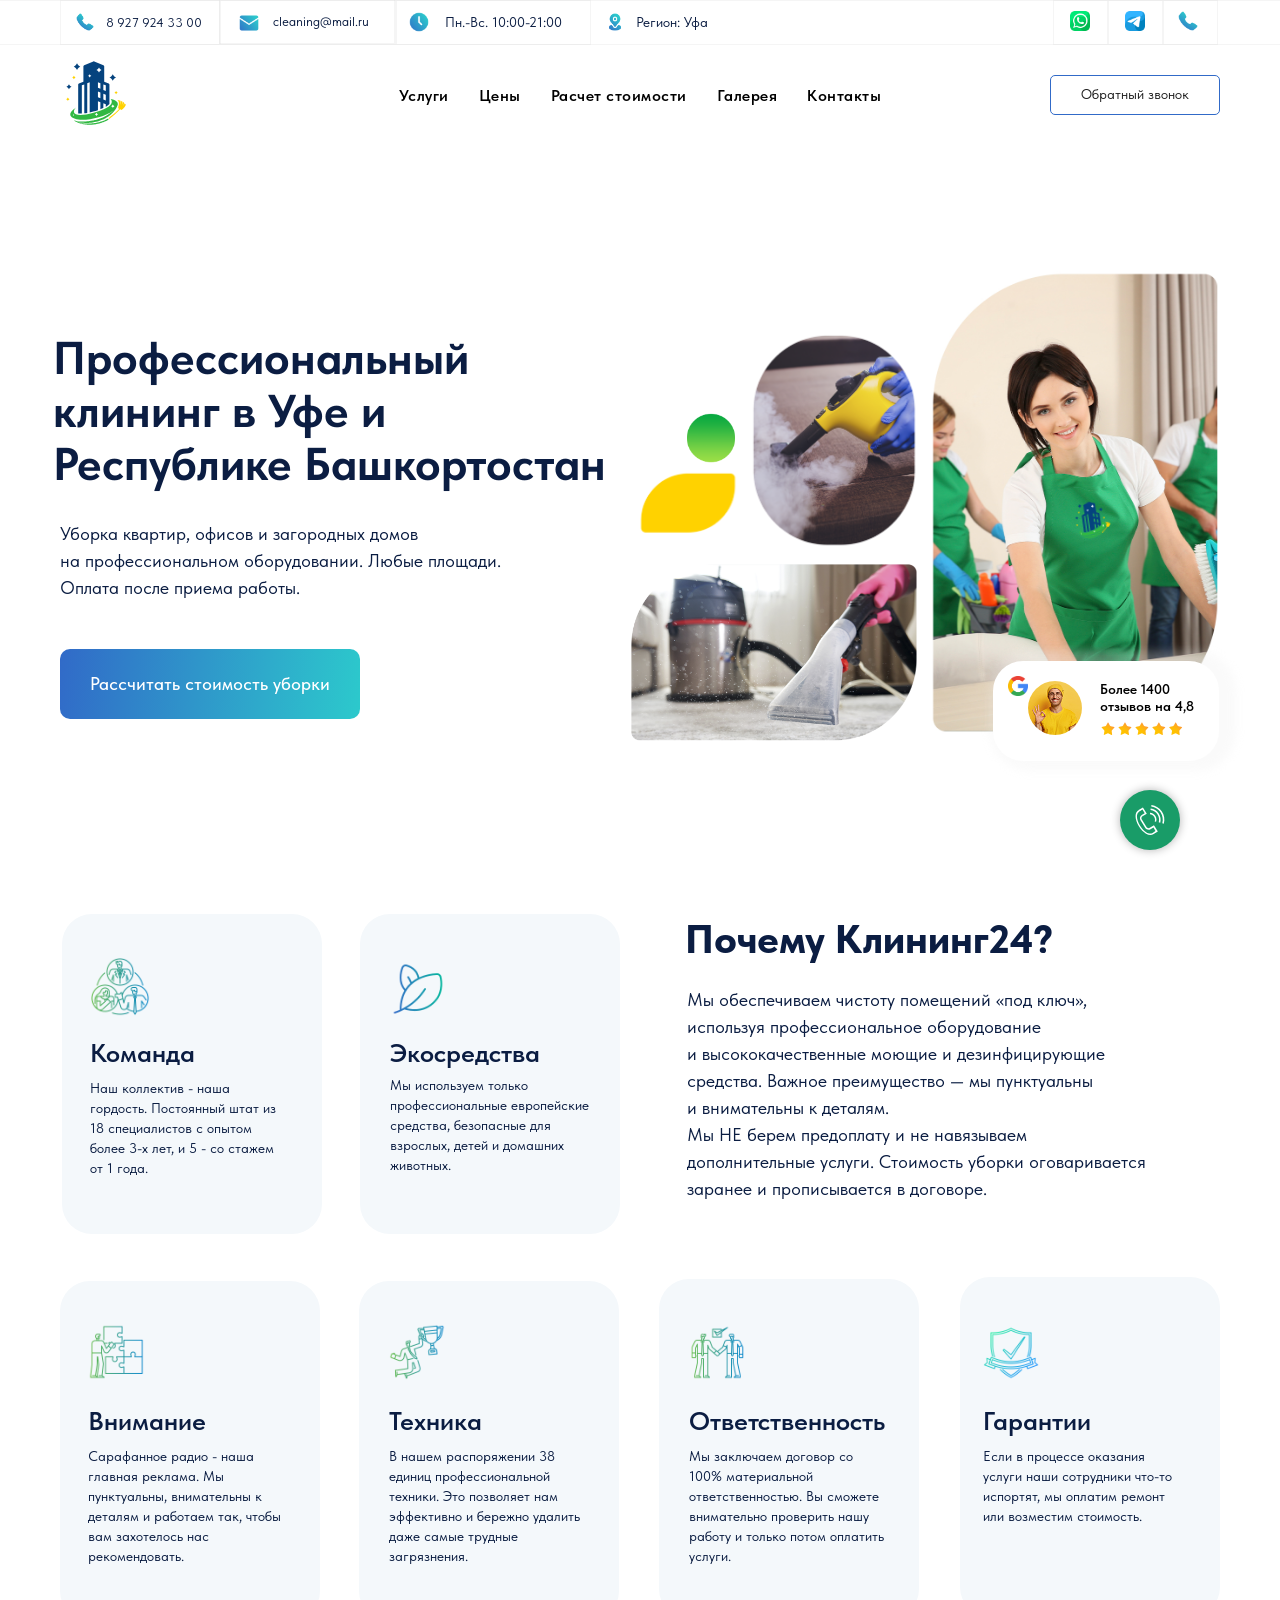
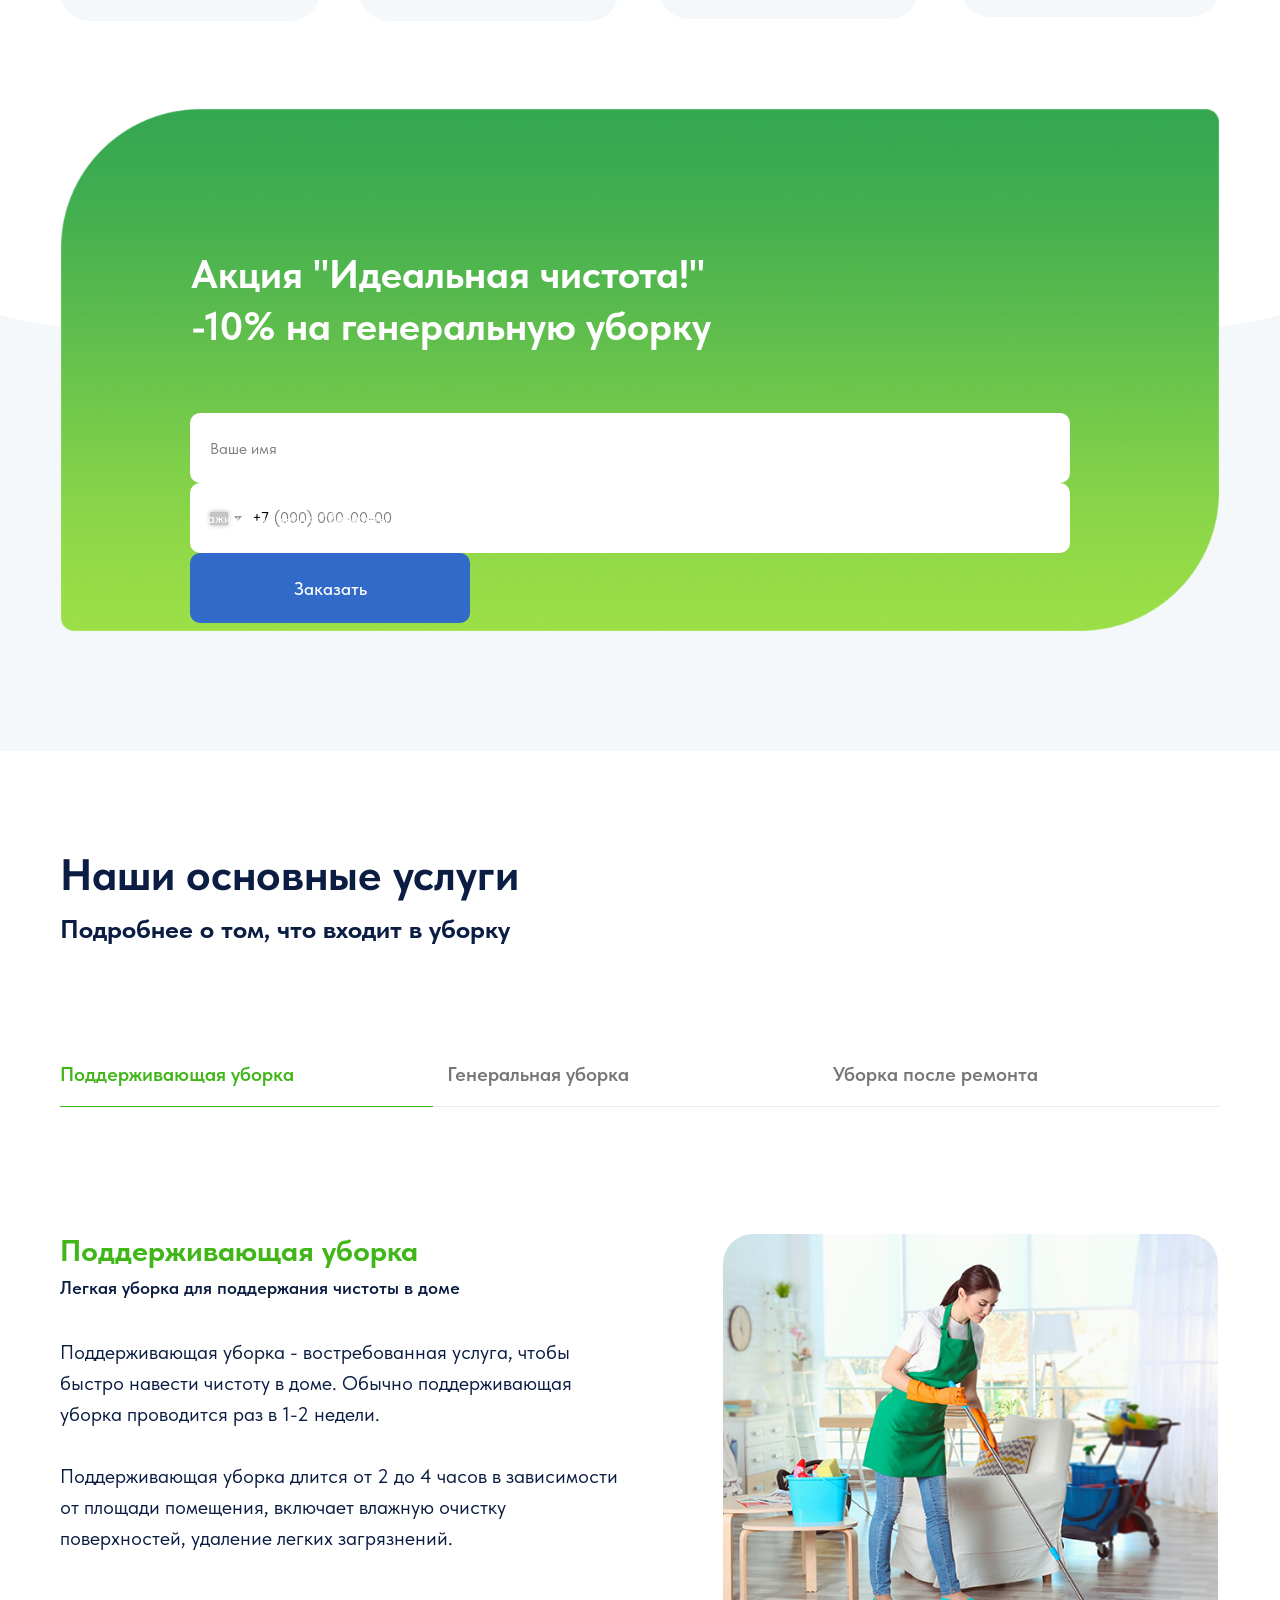
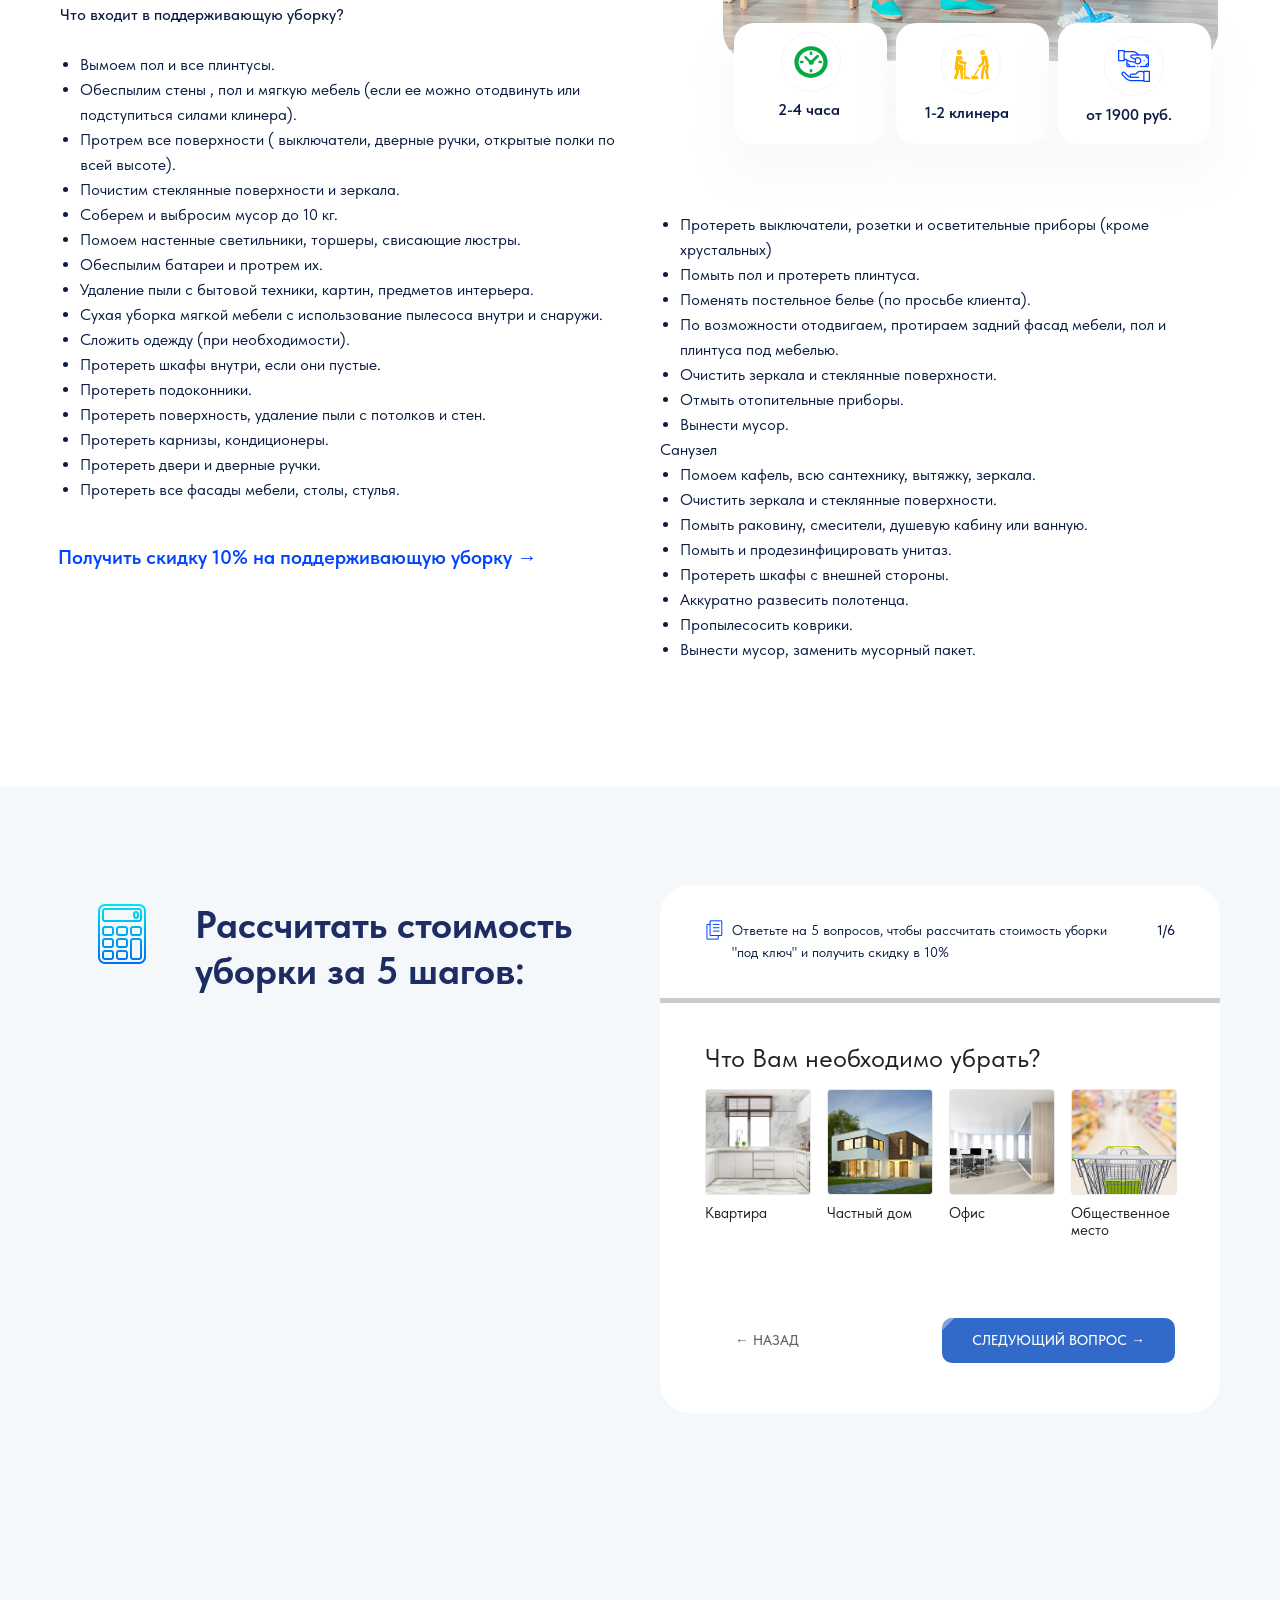
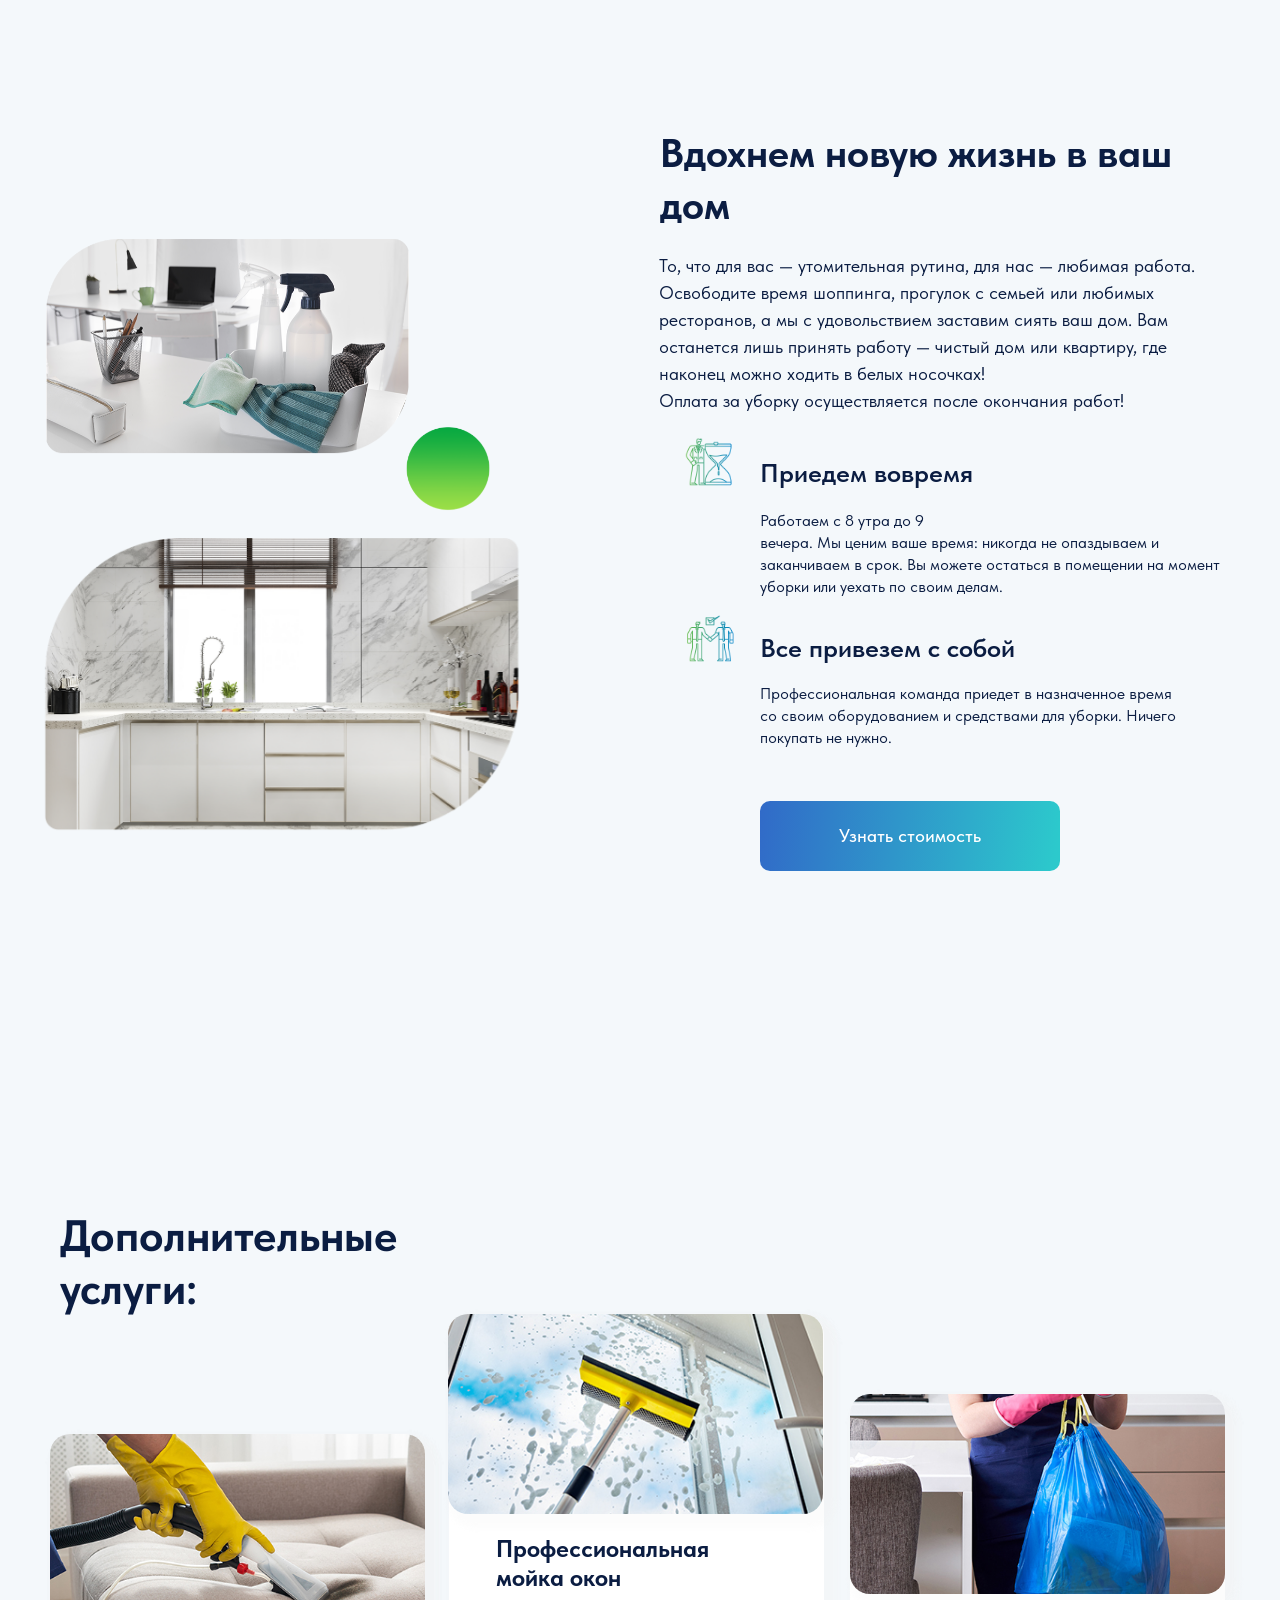
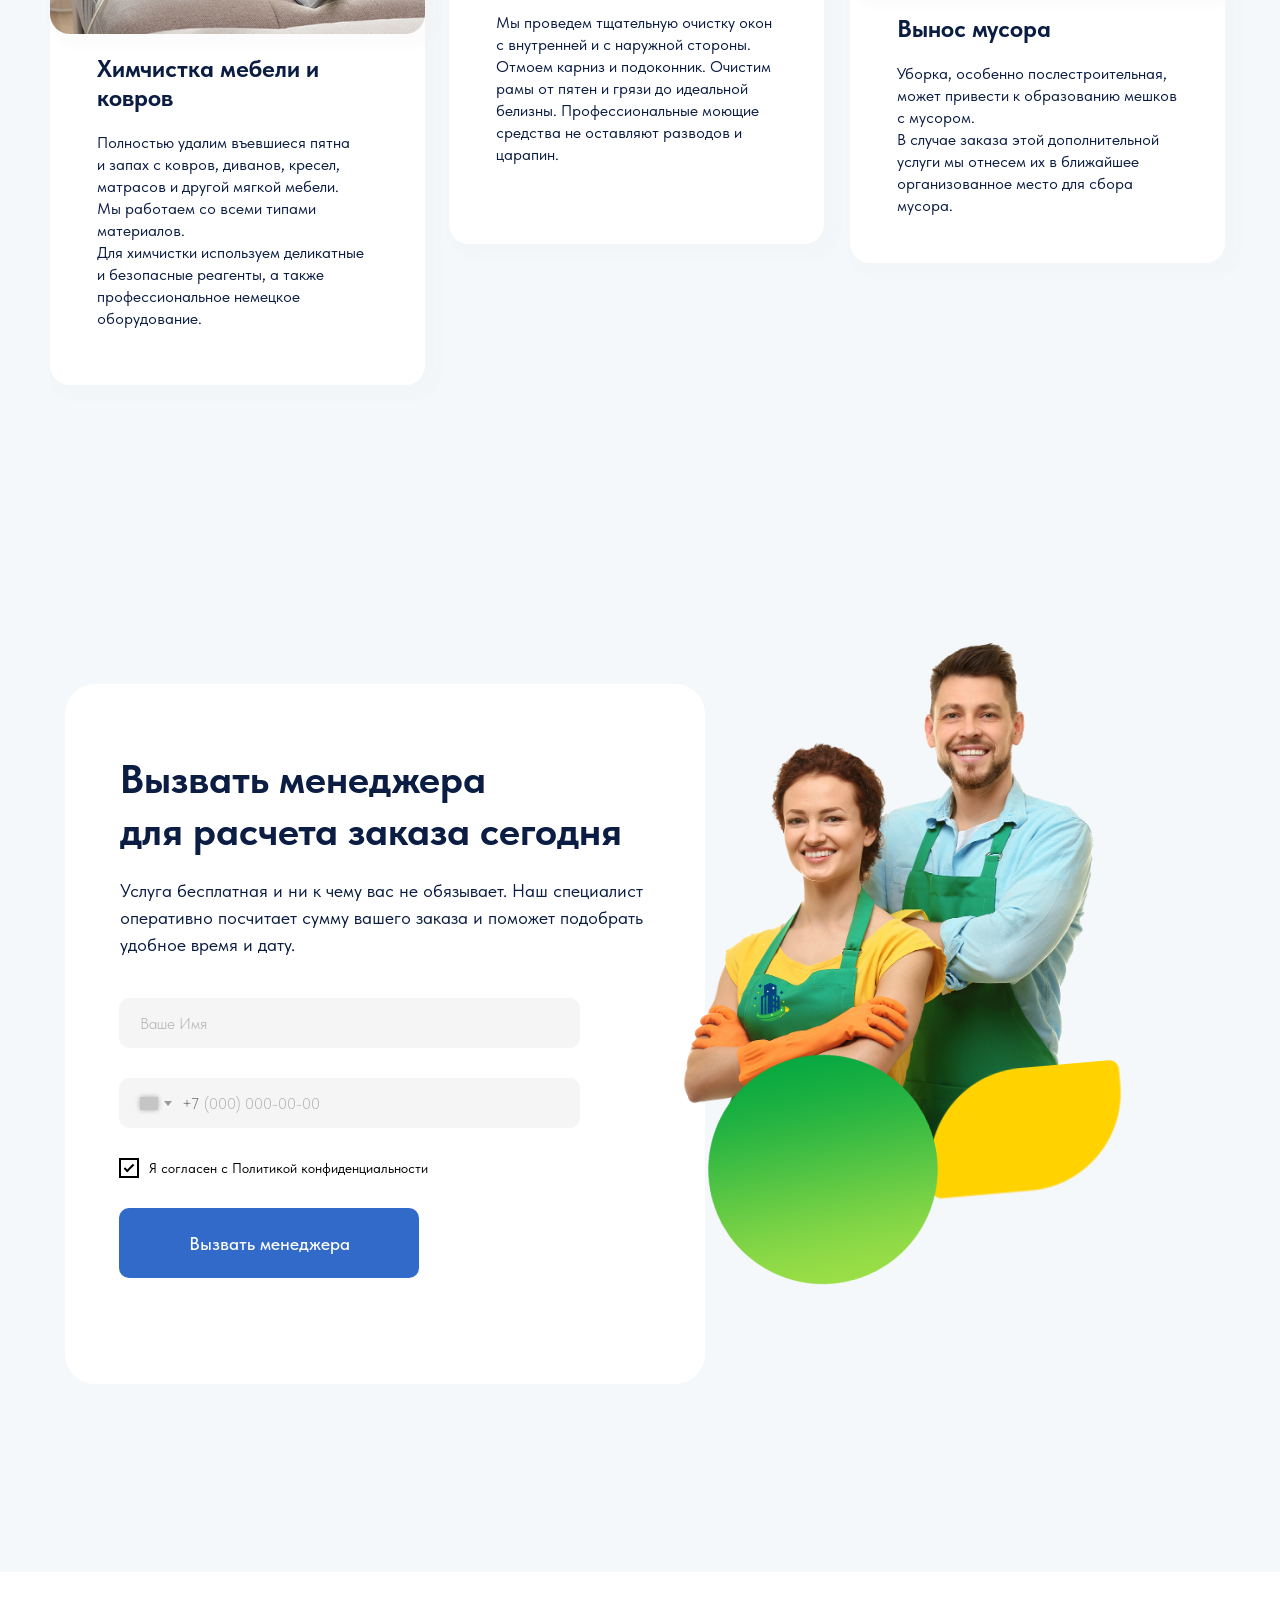
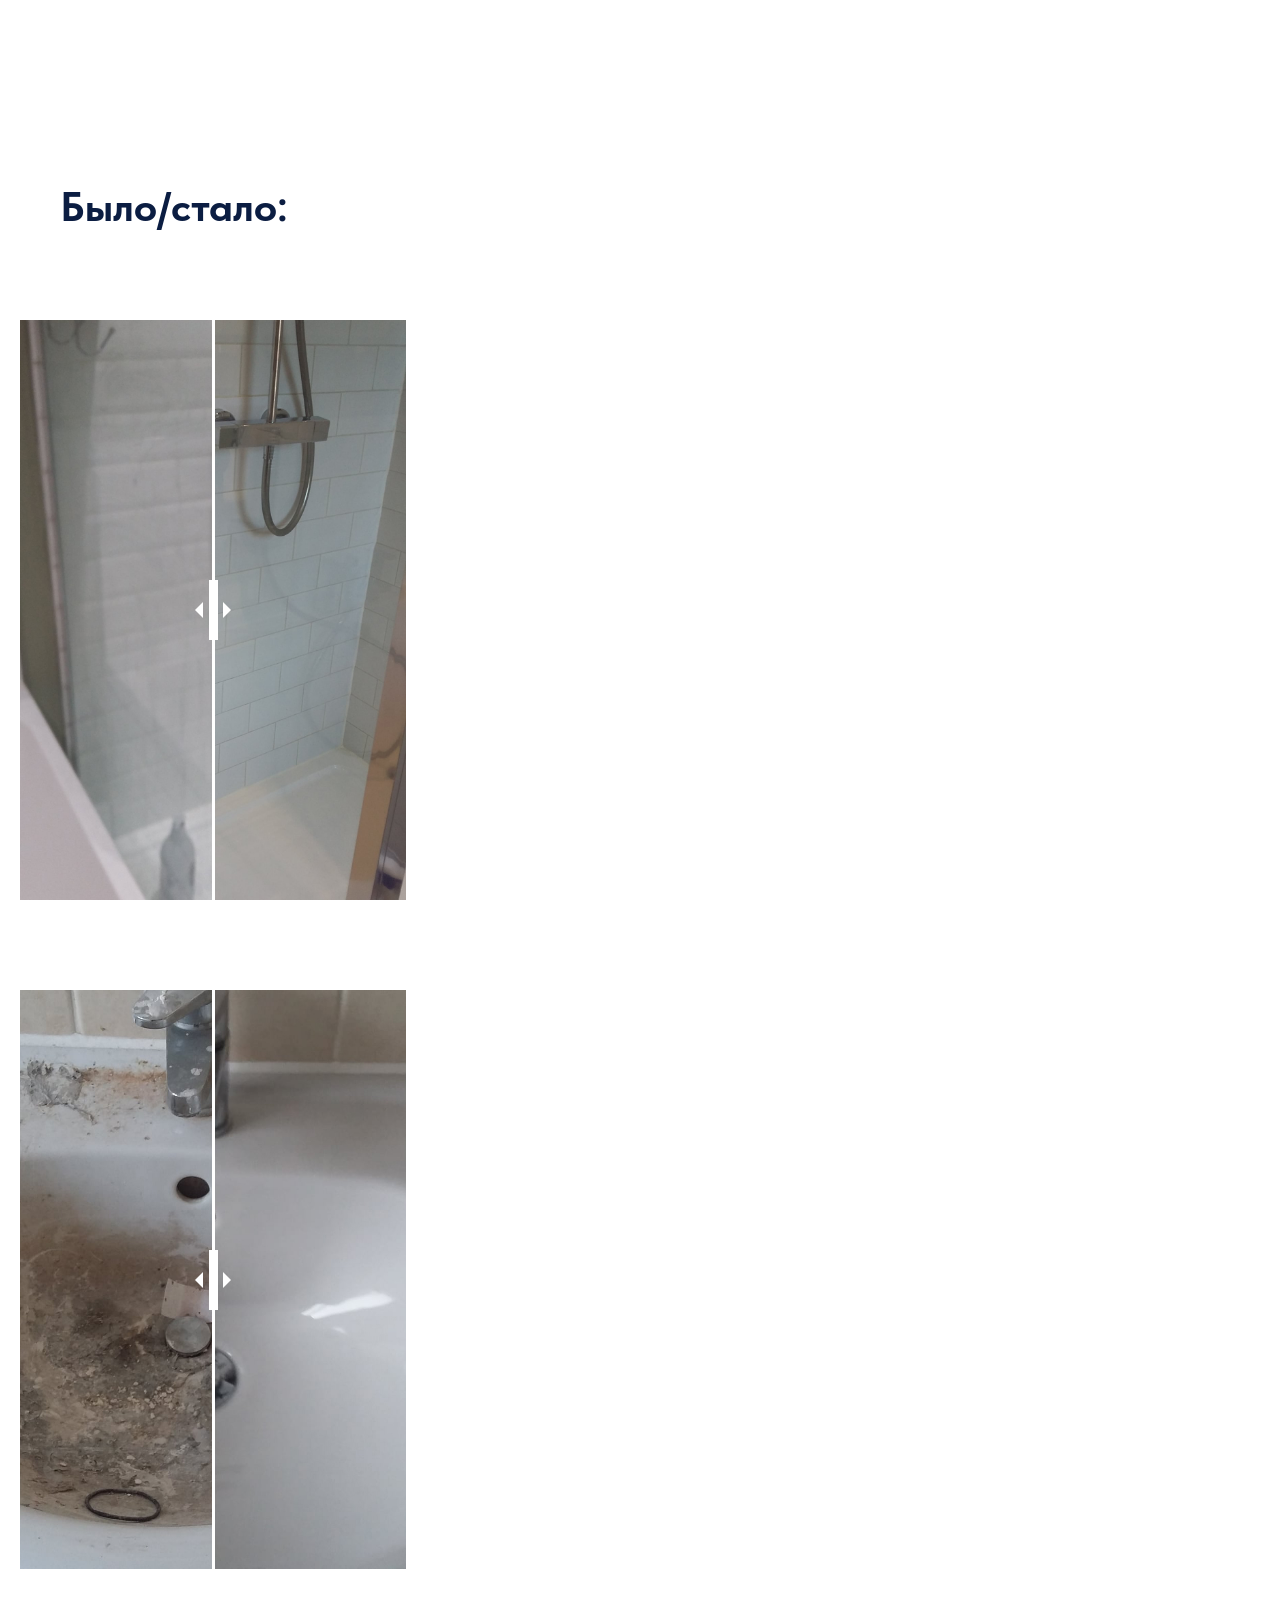
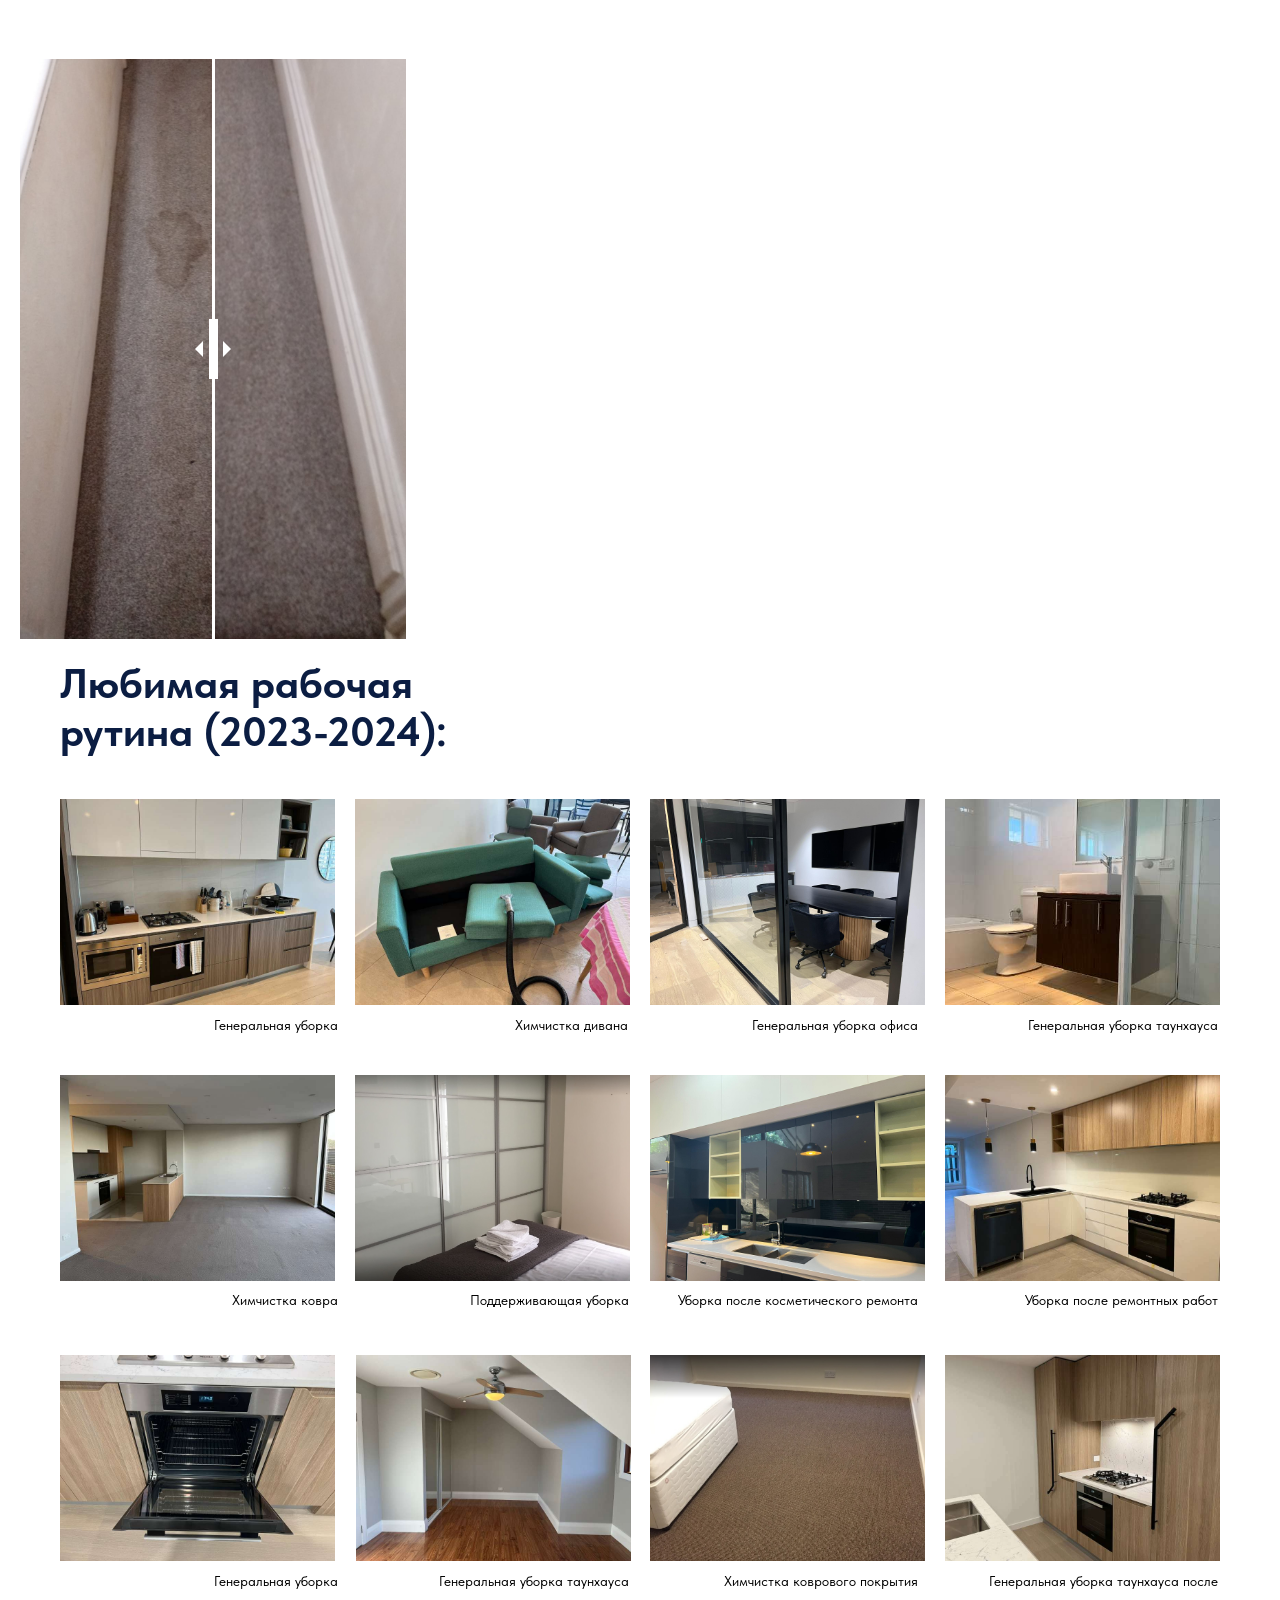
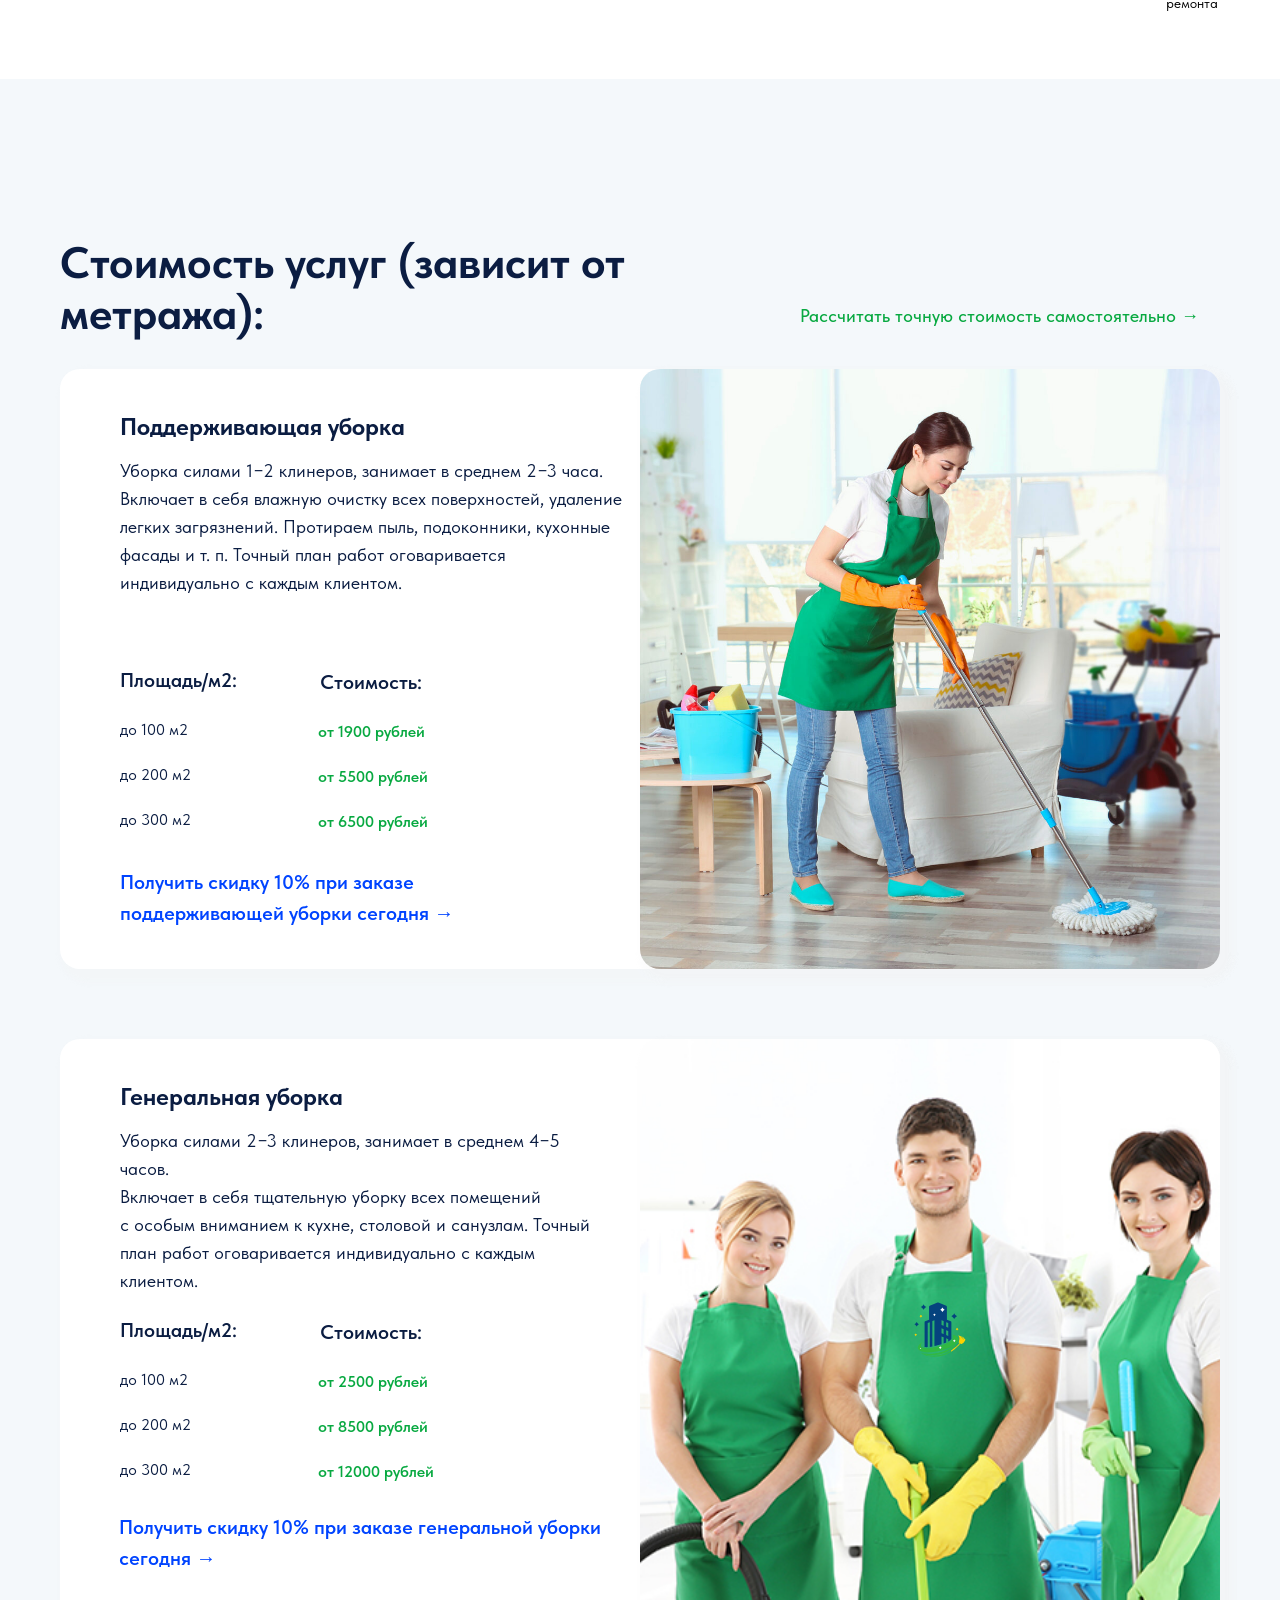
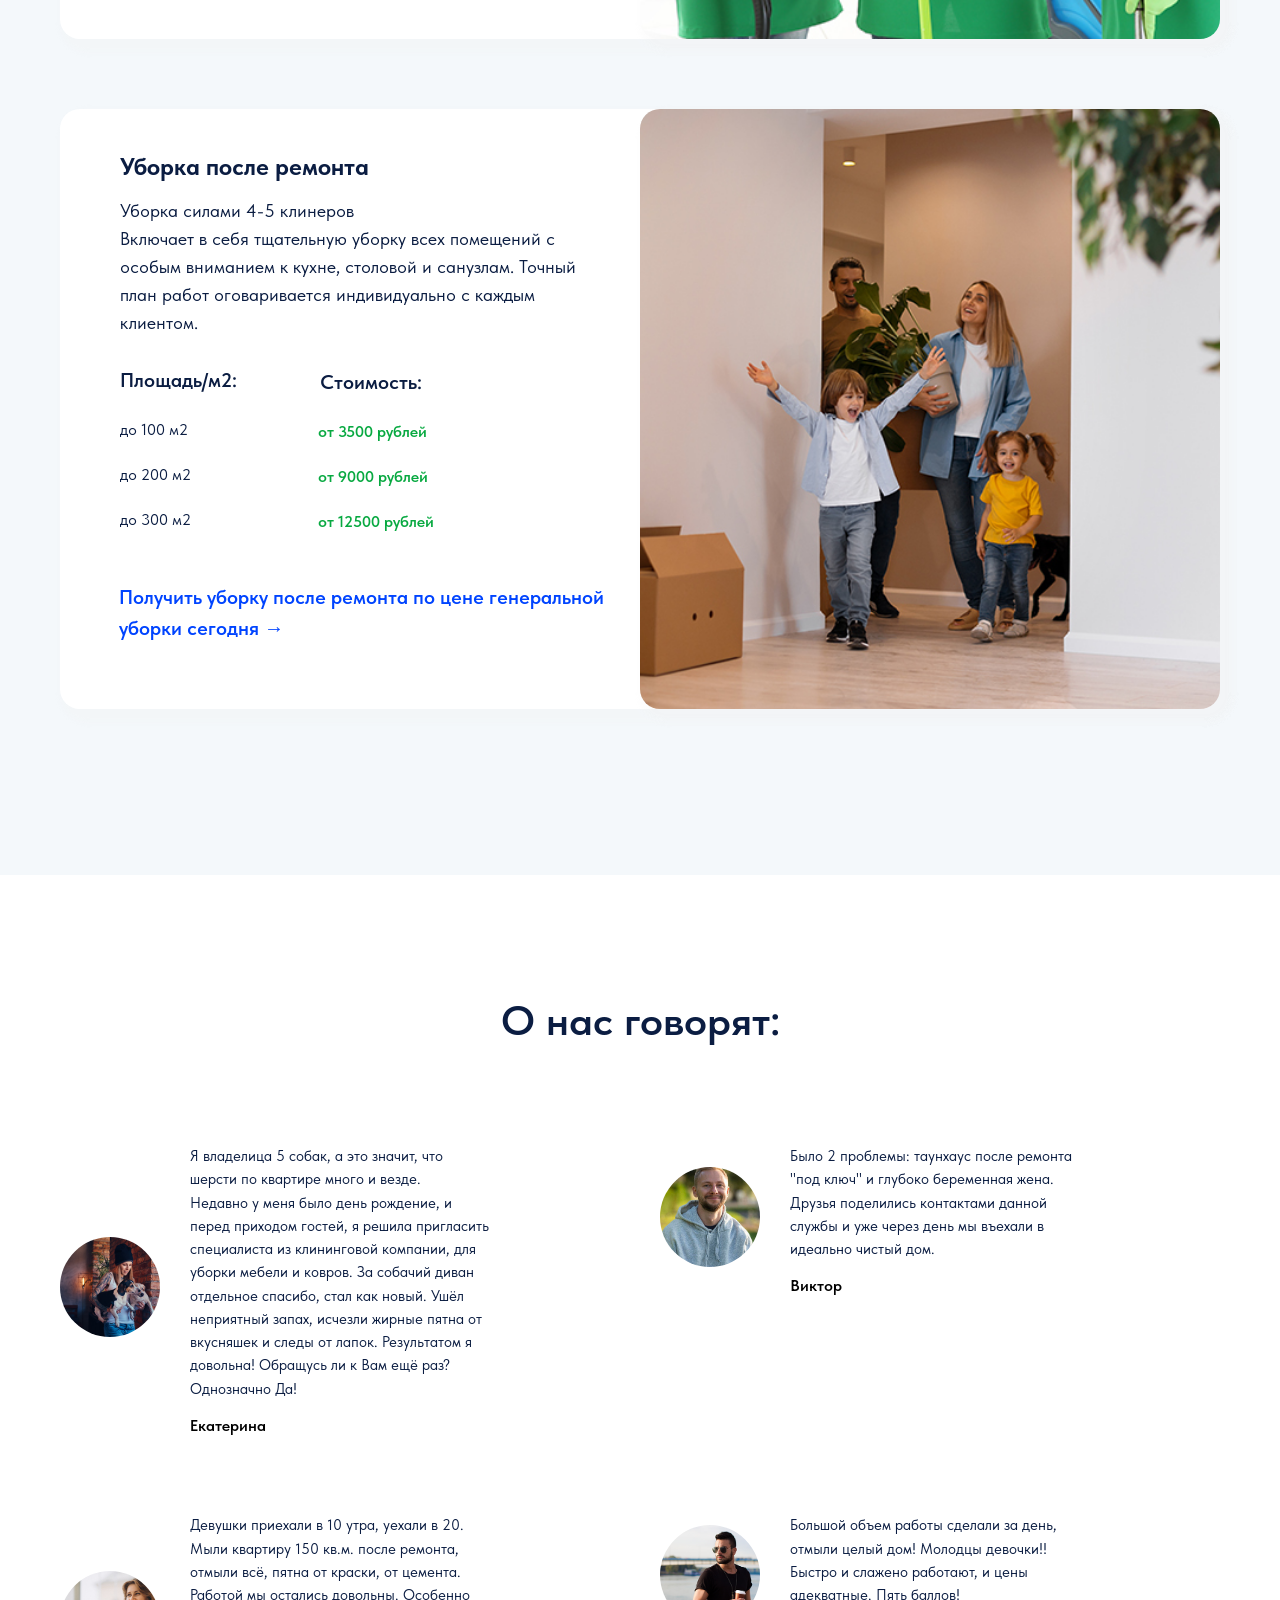
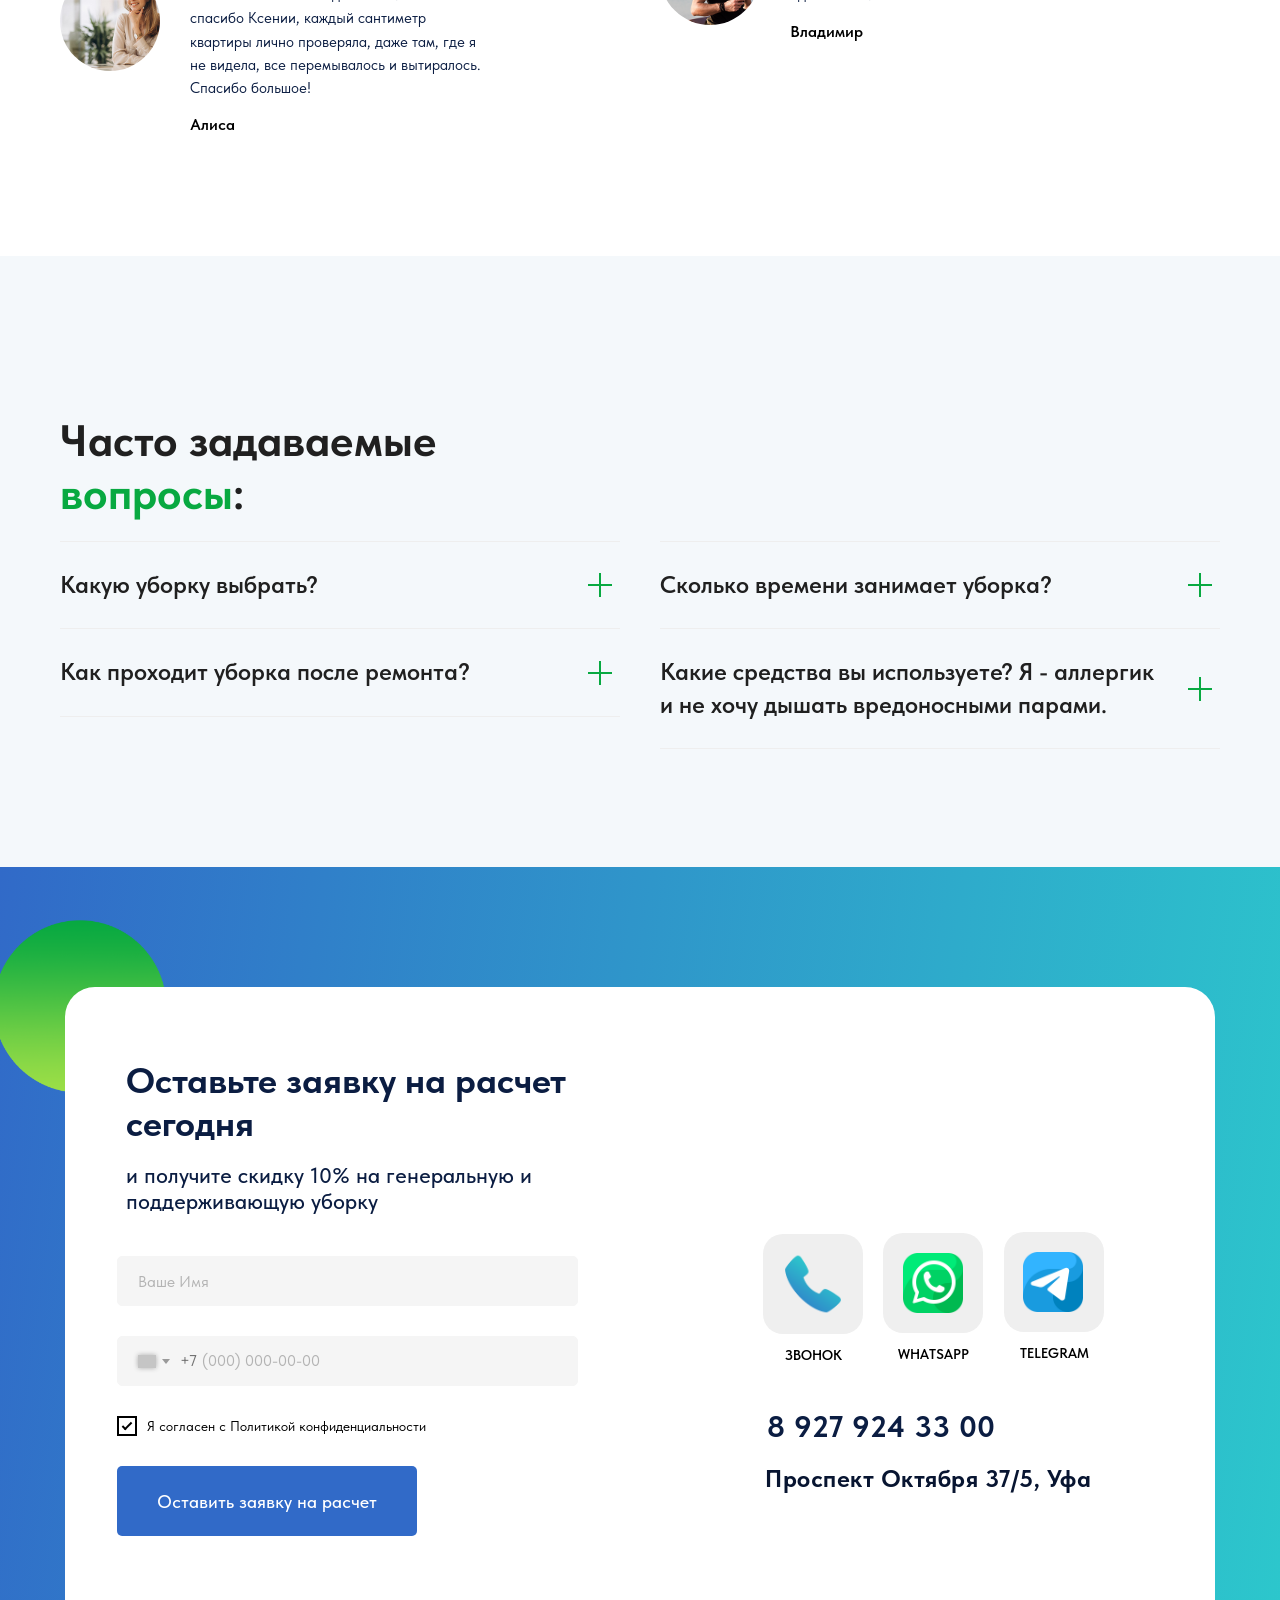
==== commit 94e4aa70: "Название: Клининг24" ====
--- a/index.html
+++ b/index.html
@@ -437,7 +437,7 @@
 class="t-btn t-btnflex t-btnflex_type_button t-btnflex_sm t862__btn_result"
 type="button"><span class="t-btnflex__text">Завершить и рассчитать стоимость уборки</span><span class="t-btn_wrap-effects"><span class="t-btn_inner-effects"><span class="t-btn_effects"></span></span></span> <style>#rec704281757 .t-btnflex.t-btnflex_type_button{color:#ffffff;background-color:#08a941;--border-width:0px;border-style:none !important;border-radius:5px;box-shadow:none !important;transition-duration:0.2s;transition-property:background-color,color,border-color,box-shadow,opacity,transform,gap;transition-timing-function:ease-in-out;}</style><style>#rec704281757 .t-btnflex.t-btnflex_type_button{position:relative;}#rec704281757 .t-btnflex.t-btnflex_type_button .t-btn_wrap-effects{position:absolute;top:0;left:0;display:block;width:100%;height:100%;overflow:hidden;isolation:isolate;container-type:inline-size;container-name:button-effects;}#rec704281757 .t-btnflex.t-btnflex_type_button .t-btn_inner-effects{position:absolute;top:0;left:0;display:block;width:100%;height:100%;transform:translateX(-85px);animation:3s linear infinite flash;}@container button-effects (min-width:230px){#rec704281757 .t-btnflex.t-btnflex_type_button .t-btn_inner-effects{animation-name:flash-md;}}@container button-effects (min-width:750px){#rec704281757 .t-btnflex.t-btnflex_type_button .t-btn_inner-effects{animation-name:flash-lg;}}#rec704281757 .t-btnflex.t-btnflex_type_button .t-btn_effects{position:absolute;top:0;left:30px;display:block;width:45px;height:100%;background-image:linear-gradient(90deg,rgba(255,255,255,.1),rgba(255,255,255,.4));transform:skewX(-45deg);}@keyframes flash{20%{transform:translateX(100%);}100%{transform:translateX(100%);}}@keyframes flash-md{30%{transform:translateX(100%);}100%{transform:translateX(100%);}}@keyframes flash-lg{40%{transform:translateX(100%);}100%{transform:translateX(100%);}}</style></button> </div> </div> </div> </div> </div> </div> </div> <script>t_onReady(function() {var rec=document.querySelector('#rec' + 704281757);if(!rec) return;var inputGroupStep=rec.querySelector('.t-input-group_st');if(inputGroupStep&&inputGroupStep.parentNode) {inputGroupStep.parentNode.removeChild(inputGroupStep);}
 var form=rec.querySelector('.t-form');if(form.classList.contains('t-conditional-form')) {var conditionalForm='a/tilda-conditional-form-1.0.min.js';if(!document.querySelector("script[src^='" + conditionalForm + "']")) {var conditionalFormScript=document.createElement('script');conditionalFormScript.src=conditionalForm;conditionalFormScript.async=true;document.head.appendChild(conditionalFormScript);}}
-t_onFuncLoad('t862_init',function() {t862_init('704281757');});});</script> <style>#rec704281757 .t862__quiz-description{color:#0b1d42;}#rec704281757 .t862__result-title{color:#0b1d42;}</style> <style>#rec704281757 .t862__quiz .t-form .t-input-title{font-size:26px;font-family:'TildaSans';}</style> <style>#rec704281757 .t862__quiz .t-form .t-input-title{color:#0b1d42 !important;}</style> </div> <div id="rec704281758" class="r t-rec t-rec_pt_0 t-rec_pb_75 t-screenmax-980px" style="padding-top:0px;padding-bottom:75px;background-color:#ffffff; " data-record-type="113" data-screen-max="980px" data-bg-color="#ffffff"> <div style="height:28px;"></div> </div> <div id="rec704281759" class="r t-rec t-rec_pt_0 t-rec_pb_75 t-screenmin-980px" style="padding-top:0px;padding-bottom:75px;background-color:#ffffff; " data-record-type="113" data-screen-min="980px" data-bg-color="#ffffff"> <div style="height:28px;"></div> </div> <div id="rec704281760" class="r t-rec" style=" " data-animationappear="off" data-record-type="396"> <!-- T396 --> <style>#rec704281760 .t396__artboard{height:800px;background-color:#ffffff;overflow:visible;}#rec704281760 .t396__filter{height:800px;}#rec704281760 .t396__carrier{height:800px;background-position:center center;background-attachment:scroll;background-size:cover;background-repeat:no-repeat;}@media screen and (max-width:1199px){#rec704281760 .t396__artboard,#rec704281760 .t396__filter,#rec704281760 .t396__carrier{height:1000px;}#rec704281760 .t396__filter{}#rec704281760 .t396__carrier{background-attachment:scroll;}}@media screen and (max-width:959px){#rec704281760 .t396__artboard,#rec704281760 .t396__filter,#rec704281760 .t396__carrier{height:1150px;}#rec704281760 .t396__filter{}#rec704281760 .t396__carrier{background-attachment:scroll;}}@media screen and (max-width:639px){#rec704281760 .t396__artboard,#rec704281760 .t396__filter,#rec704281760 .t396__carrier{height:1720px;}#rec704281760 .t396__filter{}#rec704281760 .t396__carrier{background-attachment:scroll;}}@media screen and (max-width:479px){#rec704281760 .t396__artboard,#rec704281760 .t396__filter,#rec704281760 .t396__carrier{height:1820px;}#rec704281760 .t396__filter{}#rec704281760 .t396__carrier{background-attachment:scroll;}}#rec704281760 .tn-elem[data-elem-id="1664886249253"]{z-index:2;top:157px;left:calc(50% - 600px + -360px);width:1920px;height:865px;}#rec704281760 .tn-elem[data-elem-id="1664886249253"] .tn-atom{border-radius:3000px;background-color:#ffffff;background-position:center center;border-width:var(--t396-borderwidth,0);border-style:var(--t396-borderstyle,solid);border-color:var(--t396-bordercolor,transparent);transition:background-color var(--t396-speedhover,0s) ease-in-out,color var(--t396-speedhover,0s) ease-in-out,border-color var(--t396-speedhover,0s) ease-in-out,box-shadow var(--t396-shadowshoverspeed,0.2s) ease-in-out;}@media screen and (max-width:1199px){#rec704281760 .tn-elem[data-elem-id="1664886249253"]{top:461px;left:calc(50% - 480px + -480px);}}@media screen and (max-width:959px){#rec704281760 .tn-elem[data-elem-id="1664886249253"]{top:585px;left:calc(50% - 320px + -640px);}}@media screen and (max-width:639px){#rec704281760 .tn-elem[data-elem-id="1664886249253"]{top:1004px;left:calc(50% - 240px + -767px);}}@media screen and (max-width:479px){#rec704281760 .tn-elem[data-elem-id="1664886249253"]{top:1247px;left:calc(50% - 160px + -245px);width:810px;height:736px;}}#rec704281760 .tn-elem[data-elem-id="1664820100106"]{z-index:3;top:6px;left:calc(50% - 600px + 22px);width:260px;height:320px;}#rec704281760 .tn-elem[data-elem-id="1664820100106"] .tn-atom{border-radius:30px;background-color:#f4f8fb;background-position:center center;border-width:var(--t396-borderwidth,0);border-style:var(--t396-borderstyle,solid);border-color:var(--t396-bordercolor,transparent);transition:background-color var(--t396-speedhover,0s) ease-in-out,color var(--t396-speedhover,0s) ease-in-out,border-color var(--t396-speedhover,0s) ease-in-out,box-shadow var(--t396-shadowshoverspeed,0.2s) ease-in-out;}@media screen and (max-width:1199px){#rec704281760 .tn-elem[data-elem-id="1664820100106"]{top:302px;left:calc(50% - 480px + 12px);width:300px;}}@media screen and (max-width:959px){#rec704281760 .tn-elem[data-elem-id="1664820100106"]{top:342px;left:calc(50% - 320px + 11px);width:300px;height:260px;}}@media screen and (max-width:639px){#rec704281760 .tn-elem[data-elem-id="1664820100106"]{top:346px;left:calc(50% - 240px + 10px);width:460px;height:220px;}}@media screen and (max-width:479px){#rec704281760 .tn-elem[data-elem-id="1664820100106"]{top:434px;left:calc(50% - 160px + -20px);width:360px;height:220px;}}#rec704281760 .tn-elem[data-elem-id="1664876597202"]{z-index:4;top:373px;left:calc(50% - 600px + 20px);width:260px;height:340px;}#rec704281760 .tn-elem[data-elem-id="1664876597202"] .tn-atom{border-radius:30px;background-color:#f4f8fb;background-position:center center;border-width:var(--t396-borderwidth,0);border-style:var(--t396-borderstyle,solid);border-color:var(--t396-bordercolor,transparent);transition:background-color var(--t396-speedhover,0s) ease-in-out,color var(--t396-speedhover,0s) ease-in-out,border-color var(--t396-speedhover,0s) ease-in-out,box-shadow var(--t396-shadowshoverspeed,0.2s) ease-in-out;}@media screen and (max-width:1199px){#rec704281760 .tn-elem[data-elem-id="1664876597202"]{top:302px;left:calc(50% - 480px + 652px);width:300px;}}@media screen and (max-width:959px){#rec704281760 .tn-elem[data-elem-id="1664876597202"]{top:902px;left:calc(50% - 320px + 331px);height:260px;}}@media screen and (max-width:639px){#rec704281760 .tn-elem[data-elem-id="1664876597202"]{top:1036px;left:calc(50% - 240px + 10px);width:460px;height:220px;}}@media screen and (max-width:479px){#rec704281760 .tn-elem[data-elem-id="1664876597202"]{top:1124px;left:calc(50% - 160px + -20px);width:360px;}}#rec704281760 .tn-elem[data-elem-id="1664876436519"]{z-index:5;top:6px;left:calc(50% - 600px + 320px);width:260px;height:320px;}#rec704281760 .tn-elem[data-elem-id="1664876436519"] .tn-atom{border-radius:30px;background-color:#f4f8fb;background-position:center center;border-width:var(--t396-borderwidth,0);border-style:var(--t396-borderstyle,solid);border-color:var(--t396-bordercolor,transparent);transition:background-color var(--t396-speedhover,0s) ease-in-out,color var(--t396-speedhover,0s) ease-in-out,border-color var(--t396-speedhover,0s) ease-in-out,box-shadow var(--t396-shadowshoverspeed,0.2s) ease-in-out;}@media screen and (max-width:1199px){#rec704281760 .tn-elem[data-elem-id="1664876436519"]{top:302px;left:calc(50% - 480px + 332px);width:300px;}}@media screen and (max-width:959px){#rec704281760 .tn-elem[data-elem-id="1664876436519"]{top:342px;left:calc(50% - 320px + 331px);height:260px;}}@media screen and (max-width:639px){#rec704281760 .tn-elem[data-elem-id="1664876436519"]{top:576px;left:calc(50% - 240px + 10px);width:460px;height:220px;}}@media screen and (max-width:479px){#rec704281760 .tn-elem[data-elem-id="1664876436519"]{top:664px;left:calc(50% - 160px + -20px);width:360px;}}#rec704281760 .tn-elem[data-elem-id="1664876600182"]{z-index:6;top:373px;left:calc(50% - 600px + 319px);width:260px;height:340px;}#rec704281760 .tn-elem[data-elem-id="1664876600182"] .tn-atom{border-radius:30px;background-color:#f4f8fb;background-position:center center;border-width:var(--t396-borderwidth,0);border-style:var(--t396-borderstyle,solid);border-color:var(--t396-bordercolor,transparent);transition:background-color var(--t396-speedhover,0s) ease-in-out,color var(--t396-speedhover,0s) ease-in-out,border-color var(--t396-speedhover,0s) ease-in-out,box-shadow var(--t396-shadowshoverspeed,0.2s) ease-in-out;}@media screen and (max-width:1199px){#rec704281760 .tn-elem[data-elem-id="1664876600182"]{top:642px;left:calc(50% - 480px + 12px);width:300px;}}@media screen and (max-width:959px){#rec704281760 .tn-elem[data-elem-id="1664876600182"]{top:622px;left:calc(50% - 320px + 11px);height:260px;}}@media screen and (max-width:639px){#rec704281760 .tn-elem[data-elem-id="1664876600182"]{top:1266px;left:calc(50% - 240px + 10px);width:460px;height:220px;}}@media screen and (max-width:479px){#rec704281760 .tn-elem[data-elem-id="1664876600182"]{top:1354px;left:calc(50% - 160px + -20px);width:360px;}}#rec704281760 .tn-elem[data-elem-id="1664876604420"]{z-index:7;top:371px;left:calc(50% - 600px + 619px);width:260px;height:340px;}#rec704281760 .tn-elem[data-elem-id="1664876604420"] .tn-atom{border-radius:30px;background-color:#f4f8fb;background-position:center center;border-width:var(--t396-borderwidth,0);border-style:var(--t396-borderstyle,solid);border-color:var(--t396-bordercolor,transparent);transition:background-color var(--t396-speedhover,0s) ease-in-out,color var(--t396-speedhover,0s) ease-in-out,border-color var(--t396-speedhover,0s) ease-in-out,box-shadow var(--t396-shadowshoverspeed,0.2s) ease-in-out;}@media screen and (max-width:1199px){#rec704281760 .tn-elem[data-elem-id="1664876604420"]{top:642px;left:calc(50% - 480px + 332px);width:300px;}}@media screen and (max-width:959px){#rec704281760 .tn-elem[data-elem-id="1664876604420"]{top:622px;left:calc(50% - 320px + 331px);height:260px;}}@media screen and (max-width:639px){#rec704281760 .tn-elem[data-elem-id="1664876604420"]{top:806px;left:calc(50% - 240px + 10px);width:460px;height:220px;}}@media screen and (max-width:479px){#rec704281760 .tn-elem[data-elem-id="1664876604420"]{top:894px;left:calc(50% - 160px + -20px);width:360px;}}#rec704281760 .tn-elem[data-elem-id="1664876610288"]{z-index:8;top:369px;left:calc(50% - 600px + 920px);width:260px;height:340px;}#rec704281760 .tn-elem[data-elem-id="1664876610288"] .tn-atom{border-radius:30px;background-color:#f4f8fb;background-position:center center;border-width:var(--t396-borderwidth,0);border-style:var(--t396-borderstyle,solid);border-color:var(--t396-bordercolor,transparent);transition:background-color var(--t396-speedhover,0s) ease-in-out,color var(--t396-speedhover,0s) ease-in-out,border-color var(--t396-speedhover,0s) ease-in-out,box-shadow var(--t396-shadowshoverspeed,0.2s) ease-in-out;}@media screen and (max-width:1199px){#rec704281760 .tn-elem[data-elem-id="1664876610288"]{top:642px;left:calc(50% - 480px + 652px);width:300px;}}@media screen and (max-width:959px){#rec704281760 .tn-elem[data-elem-id="1664876610288"]{top:902px;left:calc(50% - 320px + 11px);height:260px;}}@media screen and (max-width:639px){#rec704281760 .tn-elem[data-elem-id="1664876610288"]{top:1496px;left:calc(50% - 240px + 10px);width:460px;height:220px;}}@media screen and (max-width:479px){#rec704281760 .tn-elem[data-elem-id="1664876610288"]{top:1584px;left:calc(50% - 160px + -23px);width:360px;}}#rec704281760 .tn-elem[data-elem-id="1664820323543"]{color:#0b1d42;z-index:9;top:78px;left:calc(50% - 600px + 647px);width:471px;height:auto;}#rec704281760 .tn-elem[data-elem-id="1664820323543"] .tn-atom{color:#0b1d42;font-size:18px;font-family:'TildaSans',Arial,sans-serif;line-height:1.5;font-weight:400;background-position:center center;border-width:var(--t396-borderwidth,0);border-style:var(--t396-borderstyle,solid);border-color:var(--t396-bordercolor,transparent);transition:background-color var(--t396-speedhover,0s) ease-in-out,color var(--t396-speedhover,0s) ease-in-out,border-color var(--t396-speedhover,0s) ease-in-out,box-shadow var(--t396-shadowshoverspeed,0.2s) ease-in-out;text-shadow:var(--t396-shadow-text-x,0px) var(--t396-shadow-text-y,0px) var(--t396-shadow-text-blur,0px) rgba(var(--t396-shadow-text-color),var(--t396-shadow-text-opacity,100%));}@media screen and (max-width:1199px){#rec704281760 .tn-elem[data-elem-id="1664820323543"]{top:90px;left:calc(50% - 480px + 10px);width:563px;height:auto;}#rec704281760 .tn-elem[data-elem-id="1664820323543"] .tn-atom{font-size:16px;background-size:cover;}}@media screen and (max-width:959px){#rec704281760 .tn-elem[data-elem-id="1664820323543"]{top:103px;left:calc(50% - 320px + 10px);width:621px;height:auto;}#rec704281760 .tn-elem[data-elem-id="1664820323543"] .tn-atom{font-size:18px;background-size:cover;}}@media screen and (max-width:639px){#rec704281760 .tn-elem[data-elem-id="1664820323543"]{top:85px;left:calc(50% - 240px + 10px);width:458px;height:auto;}}@media screen and (max-width:479px){#rec704281760 .tn-elem[data-elem-id="1664820323543"]{top:103px;left:calc(50% - 160px + 10px);width:300px;height:auto;}#rec704281760 .tn-elem[data-elem-id="1664820323543"] .tn-atom{font-size:16px;line-height:1.4;background-size:cover;}}#rec704281760 .tn-elem[data-elem-id="1664824405349"]{color:#0b1d42;z-index:10;top:0px;left:calc(50% - 600px + 645px);width:539px;height:auto;}#rec704281760 .tn-elem[data-elem-id="1664824405349"] .tn-atom{color:#0b1d42;font-size:40px;font-family:'TildaSans',Arial,sans-serif;line-height:1.55;font-weight:800;background-position:center center;border-width:var(--t396-borderwidth,0);border-style:var(--t396-borderstyle,solid);border-color:var(--t396-bordercolor,transparent);transition:background-color var(--t396-speedhover,0s) ease-in-out,color var(--t396-speedhover,0s) ease-in-out,border-color var(--t396-speedhover,0s) ease-in-out,box-shadow var(--t396-shadowshoverspeed,0.2s) ease-in-out;text-shadow:var(--t396-shadow-text-x,0px) var(--t396-shadow-text-y,0px) var(--t396-shadow-text-blur,0px) rgba(var(--t396-shadow-text-color),var(--t396-shadow-text-opacity,100%));}@media screen and (max-width:1199px){#rec704281760 .tn-elem[data-elem-id="1664824405349"]{top:25px;left:calc(50% - 480px + 10px);width:330px;height:auto;}#rec704281760 .tn-elem[data-elem-id="1664824405349"] .tn-atom{font-size:32px;background-size:cover;}}@media screen and (max-width:959px){#rec704281760 .tn-elem[data-elem-id="1664824405349"]{top:25px;left:calc(50% - 320px + 10px);width:512px;height:auto;}#rec704281760 .tn-elem[data-elem-id="1664824405349"] .tn-atom{font-size:40px;background-size:cover;}}@media screen and (max-width:639px){#rec704281760 .tn-elem[data-elem-id="1664824405349"]{top:25px;left:calc(50% - 240px + 10px);width:460px;height:auto;}}@media screen and (max-width:479px){#rec704281760 .tn-elem[data-elem-id="1664824405349"]{top:15px;left:calc(50% - 160px + 10px);width:260px;height:auto;}#rec704281760 .tn-elem[data-elem-id="1664824405349"] .tn-atom{font-size:28px;line-height:1.3;background-size:cover;}}#rec704281760 .tn-elem[data-elem-id="1664881927877"]{color:#0b1d42;z-index:11;top:129px;left:calc(50% - 600px + 50px);width:200px;height:auto;}#rec704281760 .tn-elem[data-elem-id="1664881927877"] .tn-atom{color:#0b1d42;font-size:26px;font-family:'TildaSans',Arial,sans-serif;line-height:1.2;font-weight:600;background-position:center center;border-width:var(--t396-borderwidth,0);border-style:var(--t396-borderstyle,solid);border-color:var(--t396-bordercolor,transparent);transition:background-color var(--t396-speedhover,0s) ease-in-out,color var(--t396-speedhover,0s) ease-in-out,border-color var(--t396-speedhover,0s) ease-in-out,box-shadow var(--t396-shadowshoverspeed,0.2s) ease-in-out;text-shadow:var(--t396-shadow-text-x,0px) var(--t396-shadow-text-y,0px) var(--t396-shadow-text-blur,0px) rgba(var(--t396-shadow-text-color),var(--t396-shadow-text-opacity,100%));}@media screen and (max-width:1199px){#rec704281760 .tn-elem[data-elem-id="1664881927877"]{top:431px;left:calc(50% - 480px + 52px);width:220px;height:auto;}#rec704281760 .tn-elem[data-elem-id="1664881927877"] .tn-atom{font-size:26px;line-height:1.15;background-size:cover;}}@media screen and (max-width:959px){#rec704281760 .tn-elem[data-elem-id="1664881927877"]{top:429px;left:calc(50% - 320px + 51px);width:220px;height:auto;}#rec704281760 .tn-elem[data-elem-id="1664881927877"] .tn-atom{font-size:26px;background-size:cover;}}@media screen and (max-width:639px){#rec704281760 .tn-elem[data-elem-id="1664881927877"]{top:419px;left:calc(50% - 240px + 70px);width:340px;height:auto;}#rec704281760 .tn-elem[data-elem-id="1664881927877"] .tn-atom{font-size:26px;line-height:1.25;background-size:cover;}}@media screen and (max-width:479px){#rec704281760 .tn-elem[data-elem-id="1664881927877"]{top:490px;left:calc(50% - 160px + 30px);width:260px;height:auto;}#rec704281760 .tn-elem[data-elem-id="1664881927877"] .tn-atom{line-height:1.2;background-size:cover;}}#rec704281760 .tn-elem[data-elem-id="1664881927881"]{color:#0b1d42;z-index:12;top:497px;left:calc(50% - 600px + 649px);width:200px;height:auto;}#rec704281760 .tn-elem[data-elem-id="1664881927881"] .tn-atom{color:#0b1d42;font-size:26px;font-family:'TildaSans',Arial,sans-serif;line-height:1.2;font-weight:600;background-position:center center;border-width:var(--t396-borderwidth,0);border-style:var(--t396-borderstyle,solid);border-color:var(--t396-bordercolor,transparent);transition:background-color var(--t396-speedhover,0s) ease-in-out,color var(--t396-speedhover,0s) ease-in-out,border-color var(--t396-speedhover,0s) ease-in-out,box-shadow var(--t396-shadowshoverspeed,0.2s) ease-in-out;text-shadow:var(--t396-shadow-text-x,0px) var(--t396-shadow-text-y,0px) var(--t396-shadow-text-blur,0px) rgba(var(--t396-shadow-text-color),var(--t396-shadow-text-opacity,100%));}@media screen and (max-width:1199px){#rec704281760 .tn-elem[data-elem-id="1664881927881"]{top:753px;left:calc(50% - 480px + 372px);width:220px;height:auto;}#rec704281760 .tn-elem[data-elem-id="1664881927881"] .tn-atom{font-size:26px;line-height:1.15;background-size:cover;}}@media screen and (max-width:959px){#rec704281760 .tn-elem[data-elem-id="1664881927881"]{top:993px;left:calc(50% - 320px + 371px);width:220px;height:auto;}#rec704281760 .tn-elem[data-elem-id="1664881927881"] .tn-atom{font-size:26px;background-size:cover;}}@media screen and (max-width:639px){#rec704281760 .tn-elem[data-elem-id="1664881927881"]{top:1578px;left:calc(50% - 240px + 70px);width:340px;height:auto;}#rec704281760 .tn-elem[data-elem-id="1664881927881"] .tn-atom{font-size:26px;line-height:1.25;background-size:cover;}}@media screen and (max-width:479px){#rec704281760 .tn-elem[data-elem-id="1664881927881"]{top:1642px;left:calc(50% - 160px + 27px);width:260px;height:auto;}#rec704281760 .tn-elem[data-elem-id="1664881927881"] .tn-atom{line-height:1.2;background-size:cover;}}#rec704281760 .tn-elem[data-elem-id="1664881927883"]{color:#0b1d42;z-index:13;top:497px;left:calc(50% - 600px + 943px);width:200px;height:auto;}#rec704281760 .tn-elem[data-elem-id="1664881927883"] .tn-atom{color:#0b1d42;font-size:26px;font-family:'TildaSans',Arial,sans-serif;line-height:1.2;font-weight:600;background-position:center center;border-width:var(--t396-borderwidth,0);border-style:var(--t396-borderstyle,solid);border-color:var(--t396-bordercolor,transparent);transition:background-color var(--t396-speedhover,0s) ease-in-out,color var(--t396-speedhover,0s) ease-in-out,border-color var(--t396-speedhover,0s) ease-in-out,box-shadow var(--t396-shadowshoverspeed,0.2s) ease-in-out;text-shadow:var(--t396-shadow-text-x,0px) var(--t396-shadow-text-y,0px) var(--t396-shadow-text-blur,0px) rgba(var(--t396-shadow-text-color),var(--t396-shadow-text-opacity,100%));}@media screen and (max-width:1199px){#rec704281760 .tn-elem[data-elem-id="1664881927883"]{top:753px;left:calc(50% - 480px + 692px);width:220px;height:auto;}#rec704281760 .tn-elem[data-elem-id="1664881927883"] .tn-atom{font-size:26px;line-height:1.15;background-size:cover;}}@media screen and (max-width:959px){#rec704281760 .tn-elem[data-elem-id="1664881927883"]{top:993px;left:calc(50% - 320px + 51px);width:220px;height:auto;}#rec704281760 .tn-elem[data-elem-id="1664881927883"] .tn-atom{font-size:26px;background-size:cover;}}@media screen and (max-width:639px){#rec704281760 .tn-elem[data-elem-id="1664881927883"]{top:1115px;left:calc(50% - 240px + 66px);width:340px;height:auto;}#rec704281760 .tn-elem[data-elem-id="1664881927883"] .tn-atom{font-size:26px;line-height:1.25;background-size:cover;}}@media screen and (max-width:479px){#rec704281760 .tn-elem[data-elem-id="1664881927883"]{top:1409px;left:calc(50% - 160px + 30px);width:260px;height:auto;}#rec704281760 .tn-elem[data-elem-id="1664881927883"] .tn-atom{line-height:1.2;background-size:cover;}}#rec704281760 .tn-elem[data-elem-id="1664881927886"]{color:#0b1d42;z-index:14;top:497px;left:calc(50% - 600px + 48px);width:200px;height:auto;}#rec704281760 .tn-elem[data-elem-id="1664881927886"] .tn-atom{color:#0b1d42;font-size:26px;font-family:'TildaSans',Arial,sans-serif;line-height:1.2;font-weight:600;background-position:center center;border-width:var(--t396-borderwidth,0);border-style:var(--t396-borderstyle,solid);border-color:var(--t396-bordercolor,transparent);transition:background-color var(--t396-speedhover,0s) ease-in-out,color var(--t396-speedhover,0s) ease-in-out,border-color var(--t396-speedhover,0s) ease-in-out,box-shadow var(--t396-shadowshoverspeed,0.2s) ease-in-out;text-shadow:var(--t396-shadow-text-x,0px) var(--t396-shadow-text-y,0px) var(--t396-shadow-text-blur,0px) rgba(var(--t396-shadow-text-color),var(--t396-shadow-text-opacity,100%));}@media screen and (max-width:1199px){#rec704281760 .tn-elem[data-elem-id="1664881927886"]{top:431px;left:calc(50% - 480px + 692px);width:220px;height:auto;}#rec704281760 .tn-elem[data-elem-id="1664881927886"] .tn-atom{font-size:26px;line-height:1.15;background-size:cover;}}@media screen and (max-width:959px){#rec704281760 .tn-elem[data-elem-id="1664881927886"]{top:712px;left:calc(50% - 320px + 51px);width:220px;height:auto;}#rec704281760 .tn-elem[data-elem-id="1664881927886"] .tn-atom{font-size:26px;background-size:cover;}}@media screen and (max-width:639px){#rec704281760 .tn-elem[data-elem-id="1664881927886"]{top:1345px;left:calc(50% - 240px + 71px);width:340px;height:auto;}#rec704281760 .tn-elem[data-elem-id="1664881927886"] .tn-atom{font-size:26px;line-height:1.25;background-size:cover;}}@media screen and (max-width:479px){#rec704281760 .tn-elem[data-elem-id="1664881927886"]{top:951px;left:calc(50% - 160px + 30px);width:260px;height:auto;}#rec704281760 .tn-elem[data-elem-id="1664881927886"] .tn-atom{line-height:1.2;background-size:cover;}}#rec704281760 .tn-elem[data-elem-id="1664881927888"]{color:#0b1d42;z-index:15;top:129px;left:calc(50% - 600px + 350px);width:200px;height:auto;}#rec704281760 .tn-elem[data-elem-id="1664881927888"] .tn-atom{color:#0b1d42;font-size:26px;font-family:'TildaSans',Arial,sans-serif;line-height:1.2;font-weight:600;background-position:center center;border-width:var(--t396-borderwidth,0);border-style:var(--t396-borderstyle,solid);border-color:var(--t396-bordercolor,transparent);transition:background-color var(--t396-speedhover,0s) ease-in-out,color var(--t396-speedhover,0s) ease-in-out,border-color var(--t396-speedhover,0s) ease-in-out,box-shadow var(--t396-shadowshoverspeed,0.2s) ease-in-out;text-shadow:var(--t396-shadow-text-x,0px) var(--t396-shadow-text-y,0px) var(--t396-shadow-text-blur,0px) rgba(var(--t396-shadow-text-color),var(--t396-shadow-text-opacity,100%));}@media screen and (max-width:1199px){#rec704281760 .tn-elem[data-elem-id="1664881927888"]{top:431px;left:calc(50% - 480px + 372px);width:220px;height:auto;}#rec704281760 .tn-elem[data-elem-id="1664881927888"] .tn-atom{font-size:26px;line-height:1.15;background-size:cover;}}@media screen and (max-width:959px){#rec704281760 .tn-elem[data-elem-id="1664881927888"]{top:429px;left:calc(50% - 320px + 371px);width:220px;height:auto;}#rec704281760 .tn-elem[data-elem-id="1664881927888"] .tn-atom{font-size:26px;background-size:cover;}}@media screen and (max-width:639px){#rec704281760 .tn-elem[data-elem-id="1664881927888"]{top:659px;left:calc(50% - 240px + 70px);width:340px;height:auto;}#rec704281760 .tn-elem[data-elem-id="1664881927888"] .tn-atom{font-size:26px;line-height:1.25;background-size:cover;}}@media screen and (max-width:479px){#rec704281760 .tn-elem[data-elem-id="1664881927888"]{top:723px;left:calc(50% - 160px + 30px);width:260px;height:auto;}#rec704281760 .tn-elem[data-elem-id="1664881927888"] .tn-atom{line-height:1.2;background-size:cover;}}#rec704281760 .tn-elem[data-elem-id="1664881927891"]{color:#0b1d42;z-index:16;top:497px;left:calc(50% - 600px + 349px);width:200px;height:auto;}#rec704281760 .tn-elem[data-elem-id="1664881927891"] .tn-atom{color:#0b1d42;font-size:26px;font-family:'TildaSans',Arial,sans-serif;line-height:1.2;font-weight:600;background-position:center center;border-width:var(--t396-borderwidth,0);border-style:var(--t396-borderstyle,solid);border-color:var(--t396-bordercolor,transparent);transition:background-color var(--t396-speedhover,0s) ease-in-out,color var(--t396-speedhover,0s) ease-in-out,border-color var(--t396-speedhover,0s) ease-in-out,box-shadow var(--t396-shadowshoverspeed,0.2s) ease-in-out;text-shadow:var(--t396-shadow-text-x,0px) var(--t396-shadow-text-y,0px) var(--t396-shadow-text-blur,0px) rgba(var(--t396-shadow-text-color),var(--t396-shadow-text-opacity,100%));}@media screen and (max-width:1199px){#rec704281760 .tn-elem[data-elem-id="1664881927891"]{top:753px;left:calc(50% - 480px + 52px);width:220px;height:auto;}#rec704281760 .tn-elem[data-elem-id="1664881927891"] .tn-atom{font-size:26px;line-height:1.15;background-size:cover;}}@media screen and (max-width:959px){#rec704281760 .tn-elem[data-elem-id="1664881927891"]{top:712px;left:calc(50% - 320px + 371px);width:220px;height:auto;}#rec704281760 .tn-elem[data-elem-id="1664881927891"] .tn-atom{font-size:26px;background-size:cover;}}@media screen and (max-width:639px){#rec704281760 .tn-elem[data-elem-id="1664881927891"]{top:895px;left:calc(50% - 240px + 70px);width:340px;height:auto;}#rec704281760 .tn-elem[data-elem-id="1664881927891"] .tn-atom{font-size:26px;line-height:1.25;background-size:cover;}}@media screen and (max-width:479px){#rec704281760 .tn-elem[data-elem-id="1664881927891"]{top:1176px;left:calc(50% - 160px + 30px);width:260px;height:auto;}#rec704281760 .tn-elem[data-elem-id="1664881927891"] .tn-atom{line-height:1.2;background-size:cover;}}#rec704281760 .tn-elem[data-elem-id="1664881927893"]{color:#0b1d42;z-index:17;top:538px;left:calc(50% - 600px + 48px);width:200px;height:auto;}#rec704281760 .tn-elem[data-elem-id="1664881927893"] .tn-atom{color:#0b1d42;font-size:14px;font-family:'TildaSans',Arial,sans-serif;line-height:1.4;font-weight:400;background-position:center center;border-width:var(--t396-borderwidth,0);border-style:var(--t396-borderstyle,solid);border-color:var(--t396-bordercolor,transparent);transition:background-color var(--t396-speedhover,0s) ease-in-out,color var(--t396-speedhover,0s) ease-in-out,border-color var(--t396-speedhover,0s) ease-in-out,box-shadow var(--t396-shadowshoverspeed,0.2s) ease-in-out;text-shadow:var(--t396-shadow-text-x,0px) var(--t396-shadow-text-y,0px) var(--t396-shadow-text-blur,0px) rgba(var(--t396-shadow-text-color),var(--t396-shadow-text-opacity,100%));}@media screen and (max-width:1199px){#rec704281760 .tn-elem[data-elem-id="1664881927893"]{top:481px;left:calc(50% - 480px + 692px);width:220px;height:auto;}}@media screen and (max-width:959px){#rec704281760 .tn-elem[data-elem-id="1664881927893"]{top:760px;left:calc(50% - 320px + 51px);height:auto;}}@media screen and (max-width:639px){#rec704281760 .tn-elem[data-elem-id="1664881927893"]{top:1393px;left:calc(50% - 240px + 71px);width:340px;height:auto;}#rec704281760 .tn-elem[data-elem-id="1664881927893"] .tn-atom{font-size:16px;background-size:cover;}}@media screen and (max-width:479px){#rec704281760 .tn-elem[data-elem-id="1664881927893"]{top:992px;left:calc(50% - 160px + 30px);width:260px;height:auto;}#rec704281760 .tn-elem[data-elem-id="1664881927893"] .tn-atom{font-size:14px;background-size:cover;}}#rec704281760 .tn-elem[data-elem-id="1664881927895"]{color:#0b1d42;z-index:18;top:170px;left:calc(50% - 600px + 50px);width:200px;height:auto;}#rec704281760 .tn-elem[data-elem-id="1664881927895"] .tn-atom{color:#0b1d42;font-size:14px;font-family:'TildaSans',Arial,sans-serif;line-height:1.4;font-weight:400;background-position:center center;border-width:var(--t396-borderwidth,0);border-style:var(--t396-borderstyle,solid);border-color:var(--t396-bordercolor,transparent);transition:background-color var(--t396-speedhover,0s) ease-in-out,color var(--t396-speedhover,0s) ease-in-out,border-color var(--t396-speedhover,0s) ease-in-out,box-shadow var(--t396-shadowshoverspeed,0.2s) ease-in-out;text-shadow:var(--t396-shadow-text-x,0px) var(--t396-shadow-text-y,0px) var(--t396-shadow-text-blur,0px) rgba(var(--t396-shadow-text-color),var(--t396-shadow-text-opacity,100%));}@media screen and (max-width:1199px){#rec704281760 .tn-elem[data-elem-id="1664881927895"]{top:481px;left:calc(50% - 480px + 52px);width:220px;height:auto;}}@media screen and (max-width:959px){#rec704281760 .tn-elem[data-elem-id="1664881927895"]{top:477px;left:calc(50% - 320px + 51px);height:auto;}}@media screen and (max-width:639px){#rec704281760 .tn-elem[data-elem-id="1664881927895"]{top:462px;left:calc(50% - 240px + 70px);width:340px;height:auto;}#rec704281760 .tn-elem[data-elem-id="1664881927895"] .tn-atom{font-size:16px;background-size:cover;}}@media screen and (max-width:479px){#rec704281760 .tn-elem[data-elem-id="1664881927895"]{top:531px;left:calc(50% - 160px + 30px);width:260px;height:auto;}#rec704281760 .tn-elem[data-elem-id="1664881927895"] .tn-atom{font-size:14px;background-size:cover;}}#rec704281760 .tn-elem[data-elem-id="1664881927897"]{color:#0b1d42;z-index:19;top:538px;left:calc(50% - 600px + 649px);width:200px;height:auto;}#rec704281760 .tn-elem[data-elem-id="1664881927897"] .tn-atom{color:#0b1d42;font-size:14px;font-family:'TildaSans',Arial,sans-serif;line-height:1.4;font-weight:400;background-position:center center;border-width:var(--t396-borderwidth,0);border-style:var(--t396-borderstyle,solid);border-color:var(--t396-bordercolor,transparent);transition:background-color var(--t396-speedhover,0s) ease-in-out,color var(--t396-speedhover,0s) ease-in-out,border-color var(--t396-speedhover,0s) ease-in-out,box-shadow var(--t396-shadowshoverspeed,0.2s) ease-in-out;text-shadow:var(--t396-shadow-text-x,0px) var(--t396-shadow-text-y,0px) var(--t396-shadow-text-blur,0px) rgba(var(--t396-shadow-text-color),var(--t396-shadow-text-opacity,100%));}@media screen and (max-width:1199px){#rec704281760 .tn-elem[data-elem-id="1664881927897"]{top:803px;left:calc(50% - 480px + 372px);width:220px;height:auto;}}@media screen and (max-width:959px){#rec704281760 .tn-elem[data-elem-id="1664881927897"]{top:1041px;left:calc(50% - 320px + 371px);height:auto;}}@media screen and (max-width:639px){#rec704281760 .tn-elem[data-elem-id="1664881927897"]{top:1628px;left:calc(50% - 240px + 74px);width:340px;height:auto;}#rec704281760 .tn-elem[data-elem-id="1664881927897"] .tn-atom{font-size:16px;background-size:cover;}}@media screen and (max-width:479px){#rec704281760 .tn-elem[data-elem-id="1664881927897"]{top:1683px;left:calc(50% - 160px + 27px);width:260px;height:auto;}#rec704281760 .tn-elem[data-elem-id="1664881927897"] .tn-atom{font-size:14px;background-size:cover;}}#rec704281760 .tn-elem[data-elem-id="1664881927900"]{color:#0b1d42;z-index:20;top:538px;left:calc(50% - 600px + 943px);width:200px;height:auto;}#rec704281760 .tn-elem[data-elem-id="1664881927900"] .tn-atom{color:#0b1d42;font-size:14px;font-family:'TildaSans',Arial,sans-serif;line-height:1.4;font-weight:400;background-position:center center;border-width:var(--t396-borderwidth,0);border-style:var(--t396-borderstyle,solid);border-color:var(--t396-bordercolor,transparent);transition:background-color var(--t396-speedhover,0s) ease-in-out,color var(--t396-speedhover,0s) ease-in-out,border-color var(--t396-speedhover,0s) ease-in-out,box-shadow var(--t396-shadowshoverspeed,0.2s) ease-in-out;text-shadow:var(--t396-shadow-text-x,0px) var(--t396-shadow-text-y,0px) var(--t396-shadow-text-blur,0px) rgba(var(--t396-shadow-text-color),var(--t396-shadow-text-opacity,100%));}@media screen and (max-width:1199px){#rec704281760 .tn-elem[data-elem-id="1664881927900"]{top:803px;left:calc(50% - 480px + 692px);width:220px;height:auto;}}@media screen and (max-width:959px){#rec704281760 .tn-elem[data-elem-id="1664881927900"]{top:1041px;left:calc(50% - 320px + 51px);height:auto;}}@media screen and (max-width:639px){#rec704281760 .tn-elem[data-elem-id="1664881927900"]{top:1165px;left:calc(50% - 240px + 70px);width:340px;height:auto;}#rec704281760 .tn-elem[data-elem-id="1664881927900"] .tn-atom{font-size:16px;background-size:cover;}}@media screen and (max-width:479px){#rec704281760 .tn-elem[data-elem-id="1664881927900"]{top:1450px;left:calc(50% - 160px + 30px);width:260px;height:auto;}#rec704281760 .tn-elem[data-elem-id="1664881927900"] .tn-atom{font-size:14px;background-size:cover;}}#rec704281760 .tn-elem[data-elem-id="1664881927902"]{color:#0b1d42;z-index:21;top:538px;left:calc(50% - 600px + 349px);width:200px;height:auto;}#rec704281760 .tn-elem[data-elem-id="1664881927902"] .tn-atom{color:#0b1d42;font-size:14px;font-family:'TildaSans',Arial,sans-serif;line-height:1.4;font-weight:400;background-position:center center;border-width:var(--t396-borderwidth,0);border-style:var(--t396-borderstyle,solid);border-color:var(--t396-bordercolor,transparent);transition:background-color var(--t396-speedhover,0s) ease-in-out,color var(--t396-speedhover,0s) ease-in-out,border-color var(--t396-speedhover,0s) ease-in-out,box-shadow var(--t396-shadowshoverspeed,0.2s) ease-in-out;text-shadow:var(--t396-shadow-text-x,0px) var(--t396-shadow-text-y,0px) var(--t396-shadow-text-blur,0px) rgba(var(--t396-shadow-text-color),var(--t396-shadow-text-opacity,100%));}@media screen and (max-width:1199px){#rec704281760 .tn-elem[data-elem-id="1664881927902"]{top:803px;left:calc(50% - 480px + 52px);width:220px;height:auto;}}@media screen and (max-width:959px){#rec704281760 .tn-elem[data-elem-id="1664881927902"]{top:760px;left:calc(50% - 320px + 371px);height:auto;}}@media screen and (max-width:639px){#rec704281760 .tn-elem[data-elem-id="1664881927902"]{top:938px;left:calc(50% - 240px + 70px);width:340px;height:auto;}#rec704281760 .tn-elem[data-elem-id="1664881927902"] .tn-atom{font-size:16px;background-size:cover;}}@media screen and (max-width:479px){#rec704281760 .tn-elem[data-elem-id="1664881927902"]{top:1217px;left:calc(50% - 160px + 30px);width:260px;height:auto;}#rec704281760 .tn-elem[data-elem-id="1664881927902"] .tn-atom{font-size:14px;background-size:cover;}}#rec704281760 .tn-elem[data-elem-id="1664881927904"]{color:#0b1d42;z-index:22;top:167px;left:calc(50% - 600px + 350px);width:200px;height:auto;}#rec704281760 .tn-elem[data-elem-id="1664881927904"] .tn-atom{color:#0b1d42;font-size:14px;font-family:'TildaSans',Arial,sans-serif;line-height:1.4;font-weight:400;background-position:center center;border-width:var(--t396-borderwidth,0);border-style:var(--t396-borderstyle,solid);border-color:var(--t396-bordercolor,transparent);transition:background-color var(--t396-speedhover,0s) ease-in-out,color var(--t396-speedhover,0s) ease-in-out,border-color var(--t396-speedhover,0s) ease-in-out,box-shadow var(--t396-shadowshoverspeed,0.2s) ease-in-out;text-shadow:var(--t396-shadow-text-x,0px) var(--t396-shadow-text-y,0px) var(--t396-shadow-text-blur,0px) rgba(var(--t396-shadow-text-color),var(--t396-shadow-text-opacity,100%));}@media screen and (max-width:1199px){#rec704281760 .tn-elem[data-elem-id="1664881927904"]{top:481px;left:calc(50% - 480px + 372px);width:220px;height:auto;}}@media screen and (max-width:959px){#rec704281760 .tn-elem[data-elem-id="1664881927904"]{top:477px;left:calc(50% - 320px + 371px);height:auto;}}@media screen and (max-width:639px){#rec704281760 .tn-elem[data-elem-id="1664881927904"]{top:702px;left:calc(50% - 240px + 70px);width:340px;height:auto;}#rec704281760 .tn-elem[data-elem-id="1664881927904"] .tn-atom{font-size:16px;background-size:cover;}}@media screen and (max-width:479px){#rec704281760 .tn-elem[data-elem-id="1664881927904"]{top:764px;left:calc(50% - 160px + 30px);width:260px;height:auto;}#rec704281760 .tn-elem[data-elem-id="1664881927904"] .tn-atom{font-size:14px;background-size:cover;}}#rec704281760 .tn-elem[data-elem-id="1664881927907"]{z-index:23;top:49px;left:calc(50% - 600px + 50px);width:60px;height:auto;}#rec704281760 .tn-elem[data-elem-id="1664881927907"] .tn-atom{background-position:center center;border-width:var(--t396-borderwidth,0);border-style:var(--t396-borderstyle,solid);border-color:var(--t396-bordercolor,transparent);transition:background-color var(--t396-speedhover,0s) ease-in-out,color var(--t396-speedhover,0s) ease-in-out,border-color var(--t396-speedhover,0s) ease-in-out,box-shadow var(--t396-shadowshoverspeed,0.2s) ease-in-out;}@media screen and (max-width:1199px){#rec704281760 .tn-elem[data-elem-id="1664881927907"]{top:328px;left:calc(50% - 480px + 217px);height:auto;}}@media screen and (max-width:959px){#rec704281760 .tn-elem[data-elem-id="1664881927907"]{top:367px;left:calc(50% - 320px + 214px);height:auto;}}@media screen and (max-width:639px){#rec704281760 .tn-elem[data-elem-id="1664881927907"]{top:382px;left:calc(50% - 240px + 373px);height:auto;}}@media screen and (max-width:479px){#rec704281760 .tn-elem[data-elem-id="1664881927907"]{top:464px;left:calc(50% - 160px + 246px);width:58px;height:auto;}}#rec704281760 .tn-elem[data-elem-id="1664881927912"]{z-index:24;top:416px;left:calc(50% - 600px + 349px);width:56px;height:auto;}#rec704281760 .tn-elem[data-elem-id="1664881927912"] .tn-atom{background-position:center center;border-width:var(--t396-borderwidth,0);border-style:var(--t396-borderstyle,solid);border-color:var(--t396-bordercolor,transparent);transition:background-color var(--t396-speedhover,0s) ease-in-out,color var(--t396-speedhover,0s) ease-in-out,border-color var(--t396-speedhover,0s) ease-in-out,box-shadow var(--t396-shadowshoverspeed,0.2s) ease-in-out;}@media screen and (max-width:1199px){#rec704281760 .tn-elem[data-elem-id="1664881927912"]{top:673px;left:calc(50% - 480px + 224px);height:auto;}}@media screen and (max-width:959px){#rec704281760 .tn-elem[data-elem-id="1664881927912"]{top:650px;left:calc(50% - 320px + 553px);height:auto;}}@media screen and (max-width:639px){#rec704281760 .tn-elem[data-elem-id="1664881927912"]{top:835px;left:calc(50% - 240px + 390px);height:auto;}}@media screen and (max-width:479px){#rec704281760 .tn-elem[data-elem-id="1664881927912"]{top:1153px;left:calc(50% - 160px + 254px);height:auto;}}#rec704281760 .tn-elem[data-elem-id="1664881927916"]{z-index:25;top:416px;left:calc(50% - 600px + 48px);width:56px;height:auto;}#rec704281760 .tn-elem[data-elem-id="1664881927916"] .tn-atom{background-position:center center;border-width:var(--t396-borderwidth,0);border-style:var(--t396-borderstyle,solid);border-color:var(--t396-bordercolor,transparent);transition:background-color var(--t396-speedhover,0s) ease-in-out,color var(--t396-speedhover,0s) ease-in-out,border-color var(--t396-speedhover,0s) ease-in-out,box-shadow var(--t396-shadowshoverspeed,0.2s) ease-in-out;}@media screen and (max-width:1199px){#rec704281760 .tn-elem[data-elem-id="1664881927916"]{top:335px;left:calc(50% - 480px + 859px);height:auto;}}@media screen and (max-width:959px){#rec704281760 .tn-elem[data-elem-id="1664881927916"]{top:650px;left:calc(50% - 320px + 221px);height:auto;}}@media screen and (max-width:639px){#rec704281760 .tn-elem[data-elem-id="1664881927916"]{top:1300px;left:calc(50% - 240px + 390px);height:auto;}}@media screen and (max-width:479px){#rec704281760 .tn-elem[data-elem-id="1664881927916"]{top:925px;left:calc(50% - 160px + 254px);height:auto;}}#rec704281760 .tn-elem[data-elem-id="1664881927921"]{z-index:26;top:53px;left:calc(50% - 600px + 350px);width:56px;height:auto;}#rec704281760 .tn-elem[data-elem-id="1664881927921"] .tn-atom{background-position:center center;border-width:var(--t396-borderwidth,0);border-style:var(--t396-borderstyle,solid);border-color:var(--t396-bordercolor,transparent);transition:background-color var(--t396-speedhover,0s) ease-in-out,color var(--t396-speedhover,0s) ease-in-out,border-color var(--t396-speedhover,0s) ease-in-out,box-shadow var(--t396-shadowshoverspeed,0.2s) ease-in-out;}@media screen and (max-width:1199px){#rec704281760 .tn-elem[data-elem-id="1664881927921"]{top:335px;left:calc(50% - 480px + 545px);height:auto;}}@media screen and (max-width:959px){#rec704281760 .tn-elem[data-elem-id="1664881927921"]{top:374px;left:calc(50% - 320px + 553px);height:auto;}}@media screen and (max-width:639px){#rec704281760 .tn-elem[data-elem-id="1664881927921"]{top:606px;left:calc(50% - 240px + 390px);height:auto;}}@media screen and (max-width:479px){#rec704281760 .tn-elem[data-elem-id="1664881927921"]{top:688px;left:calc(50% - 160px + 250px);height:auto;}}#rec704281760 .tn-elem[data-elem-id="1664881927924"]{z-index:27;top:416px;left:calc(50% - 600px + 649px);width:56px;height:auto;}#rec704281760 .tn-elem[data-elem-id="1664881927924"] .tn-atom{background-position:center center;border-width:var(--t396-borderwidth,0);border-style:var(--t396-borderstyle,solid);border-color:var(--t396-bordercolor,transparent);transition:background-color var(--t396-speedhover,0s) ease-in-out,color var(--t396-speedhover,0s) ease-in-out,border-color var(--t396-speedhover,0s) ease-in-out,box-shadow var(--t396-shadowshoverspeed,0.2s) ease-in-out;}@media screen and (max-width:1199px){#rec704281760 .tn-elem[data-elem-id="1664881927924"]{top:673px;left:calc(50% - 480px + 545px);height:auto;}}@media screen and (max-width:959px){#rec704281760 .tn-elem[data-elem-id="1664881927924"]{top:930px;left:calc(50% - 320px + 547px);height:auto;}}@media screen and (max-width:639px){#rec704281760 .tn-elem[data-elem-id="1664881927924"]{top:1520px;left:calc(50% - 240px + 390px);height:auto;}}@media screen and (max-width:479px){#rec704281760 .tn-elem[data-elem-id="1664881927924"]{top:1616px;left:calc(50% - 160px + 247px);height:auto;}}#rec704281760 .tn-elem[data-elem-id="1664881927927"]{z-index:28;top:416px;left:calc(50% - 600px + 943px);width:56px;height:auto;}#rec704281760 .tn-elem[data-elem-id="1664881927927"] .tn-atom{background-position:center center;border-width:var(--t396-borderwidth,0);border-style:var(--t396-borderstyle,solid);border-color:var(--t396-bordercolor,transparent);transition:background-color var(--t396-speedhover,0s) ease-in-out,color var(--t396-speedhover,0s) ease-in-out,border-color var(--t396-speedhover,0s) ease-in-out,box-shadow var(--t396-shadowshoverspeed,0.2s) ease-in-out;}@media screen and (max-width:1199px){#rec704281760 .tn-elem[data-elem-id="1664881927927"]{top:673px;left:calc(50% - 480px + 859px);height:auto;}}@media screen and (max-width:959px){#rec704281760 .tn-elem[data-elem-id="1664881927927"]{top:930px;left:calc(50% - 320px + 228px);height:auto;}}@media screen and (max-width:639px){#rec704281760 .tn-elem[data-elem-id="1664881927927"]{top:1070px;left:calc(50% - 240px + 390px);height:auto;}}@media screen and (max-width:479px){#rec704281760 .tn-elem[data-elem-id="1664881927927"]{top:1383px;left:calc(50% - 160px + 247px);height:auto;}}</style> <div class='t396'> <div class="t396__artboard" data-artboard-recid="704281760" data-artboard-screens="320,480,640,960,1200" data-artboard-height="800" data-artboard-valign="center" data-artboard-upscale="grid" data-artboard-ovrflw="visible" data-artboard-height-res-320="1820" data-artboard-height-res-480="1720" data-artboard-height-res-640="1150" data-artboard-height-res-960="1000"> <div class="t396__carrier" data-artboard-recid="704281760"></div> <div class="t396__filter" data-artboard-recid="704281760"></div> <div class='t396__elem tn-elem tn-elem__7042817601664886249253' data-elem-id='1664886249253' data-elem-type='shape' data-field-top-value="157" data-field-left-value="-360" data-field-height-value="865" data-field-width-value="1920" data-field-axisy-value="top" data-field-axisx-value="left" data-field-container-value="grid" data-field-topunits-value="px" data-field-leftunits-value="px" data-field-heightunits-value="px" data-field-widthunits-value="px" data-field-top-res-320-value="1247" data-field-left-res-320-value="-245" data-field-height-res-320-value="736" data-field-width-res-320-value="810" data-field-top-res-480-value="1004" data-field-left-res-480-value="-767" data-field-top-res-640-value="585" data-field-left-res-640-value="-640" data-field-top-res-960-value="461" data-field-left-res-960-value="-480"> <div class='tn-atom'> </div> </div> <div class='t396__elem tn-elem tn-elem__7042817601664820100106' data-elem-id='1664820100106' data-elem-type='shape' data-field-top-value="6" data-field-left-value="22" data-field-height-value="320" data-field-width-value="260" data-field-axisy-value="top" data-field-axisx-value="left" data-field-container-value="grid" data-field-topunits-value="px" data-field-leftunits-value="px" data-field-heightunits-value="px" data-field-widthunits-value="px" data-field-top-res-320-value="434" data-field-left-res-320-value="-20" data-field-height-res-320-value="220" data-field-width-res-320-value="360" data-field-top-res-480-value="346" data-field-left-res-480-value="10" data-field-height-res-480-value="220" data-field-width-res-480-value="460" data-field-top-res-640-value="342" data-field-left-res-640-value="11" data-field-height-res-640-value="260" data-field-width-res-640-value="300" data-field-top-res-960-value="302" data-field-left-res-960-value="12" data-field-width-res-960-value="300"> <div class='tn-atom'> </div> </div> <div class='t396__elem tn-elem tn-elem__7042817601664876597202' data-elem-id='1664876597202' data-elem-type='shape' data-field-top-value="373" data-field-left-value="20" data-field-height-value="340" data-field-width-value="260" data-field-axisy-value="top" data-field-axisx-value="left" data-field-container-value="grid" data-field-topunits-value="px" data-field-leftunits-value="px" data-field-heightunits-value="px" data-field-widthunits-value="px" data-field-top-res-320-value="1124" data-field-left-res-320-value="-20" data-field-width-res-320-value="360" data-field-top-res-480-value="1036" data-field-left-res-480-value="10" data-field-height-res-480-value="220" data-field-width-res-480-value="460" data-field-top-res-640-value="902" data-field-left-res-640-value="331" data-field-height-res-640-value="260" data-field-top-res-960-value="302" data-field-left-res-960-value="652" data-field-width-res-960-value="300"> <div class='tn-atom'> </div> </div> <div class='t396__elem tn-elem tn-elem__7042817601664876436519' data-elem-id='1664876436519' data-elem-type='shape' data-field-top-value="6" data-field-left-value="320" data-field-height-value="320" data-field-width-value="260" data-field-axisy-value="top" data-field-axisx-value="left" data-field-container-value="grid" data-field-topunits-value="px" data-field-leftunits-value="px" data-field-heightunits-value="px" data-field-widthunits-value="px" data-field-top-res-320-value="664" data-field-left-res-320-value="-20" data-field-width-res-320-value="360" data-field-top-res-480-value="576" data-field-left-res-480-value="10" data-field-height-res-480-value="220" data-field-width-res-480-value="460" data-field-top-res-640-value="342" data-field-left-res-640-value="331" data-field-height-res-640-value="260" data-field-top-res-960-value="302" data-field-left-res-960-value="332" data-field-width-res-960-value="300"> <div class='tn-atom'> </div> </div> <div class='t396__elem tn-elem tn-elem__7042817601664876600182' data-elem-id='1664876600182' data-elem-type='shape' data-field-top-value="373" data-field-left-value="319" data-field-height-value="340" data-field-width-value="260" data-field-axisy-value="top" data-field-axisx-value="left" data-field-container-value="grid" data-field-topunits-value="px" data-field-leftunits-value="px" data-field-heightunits-value="px" data-field-widthunits-value="px" data-field-top-res-320-value="1354" data-field-left-res-320-value="-20" data-field-width-res-320-value="360" data-field-top-res-480-value="1266" data-field-left-res-480-value="10" data-field-height-res-480-value="220" data-field-width-res-480-value="460" data-field-top-res-640-value="622" data-field-left-res-640-value="11" data-field-height-res-640-value="260" data-field-top-res-960-value="642" data-field-left-res-960-value="12" data-field-width-res-960-value="300"> <div class='tn-atom'> </div> </div> <div class='t396__elem tn-elem tn-elem__7042817601664876604420' data-elem-id='1664876604420' data-elem-type='shape' data-field-top-value="371" data-field-left-value="619" data-field-height-value="340" data-field-width-value="260" data-field-axisy-value="top" data-field-axisx-value="left" data-field-container-value="grid" data-field-topunits-value="px" data-field-leftunits-value="px" data-field-heightunits-value="px" data-field-widthunits-value="px" data-field-top-res-320-value="894" data-field-left-res-320-value="-20" data-field-width-res-320-value="360" data-field-top-res-480-value="806" data-field-left-res-480-value="10" data-field-height-res-480-value="220" data-field-width-res-480-value="460" data-field-top-res-640-value="622" data-field-left-res-640-value="331" data-field-height-res-640-value="260" data-field-top-res-960-value="642" data-field-left-res-960-value="332" data-field-width-res-960-value="300"> <div class='tn-atom'> </div> </div> <div class='t396__elem tn-elem tn-elem__7042817601664876610288' data-elem-id='1664876610288' data-elem-type='shape' data-field-top-value="369" data-field-left-value="920" data-field-height-value="340" data-field-width-value="260" data-field-axisy-value="top" data-field-axisx-value="left" data-field-container-value="grid" data-field-topunits-value="px" data-field-leftunits-value="px" data-field-heightunits-value="px" data-field-widthunits-value="px" data-field-top-res-320-value="1584" data-field-left-res-320-value="-23" data-field-width-res-320-value="360" data-field-top-res-480-value="1496" data-field-left-res-480-value="10" data-field-height-res-480-value="220" data-field-width-res-480-value="460" data-field-top-res-640-value="902" data-field-left-res-640-value="11" data-field-height-res-640-value="260" data-field-top-res-960-value="642" data-field-left-res-960-value="652" data-field-width-res-960-value="300"> <div class='tn-atom'> </div> </div> <div class='t396__elem tn-elem tn-elem__7042817601664820323543 t-animate' data-elem-id='1664820323543' data-elem-type='text' data-field-top-value="78" data-field-left-value="647" data-field-width-value="471" data-field-axisy-value="top" data-field-axisx-value="left" data-field-container-value="grid" data-field-topunits-value="px" data-field-leftunits-value="px" data-field-heightunits-value="" data-field-widthunits-value="px" data-animate-style="fadeinup" data-animate-duration="2" data-animate-delay="0.1" data-animate-distance="40" data-animate-mobile="y" data-field-fontsize-value="18" data-field-top-res-320-value="103" data-field-left-res-320-value="10" data-field-width-res-320-value="300" data-field-fontsize-res-320-value="16" data-field-top-res-480-value="85" data-field-left-res-480-value="10" data-field-width-res-480-value="458" data-field-top-res-640-value="103" data-field-left-res-640-value="10" data-field-width-res-640-value="621" data-field-fontsize-res-640-value="18" data-field-top-res-960-value="90" data-field-left-res-960-value="10" data-field-width-res-960-value="563" data-field-fontsize-res-960-value="16"> <div class='tn-atom'field='tn_text_1664820323543'>Мы&nbsp;обеспечиваем чистоту помещений «под ключ», используя профессиональное оборудование и&nbsp;высококачественные моющие и&nbsp;дезинфицирующие средства. Важное преимущество&nbsp;— мы&nbsp;пунктуальны и&nbsp;внимательны к&nbsp;деталям.<br>Мы&nbsp;НЕ берем предоплату и&nbsp;не&nbsp;навязываем дополнительные услуги. Стоимость уборки оговаривается заранее и&nbsp;прописывается в&nbsp;договоре.</div> </div> <div class='t396__elem tn-elem tn-elem__7042817601664824405349 t-animate' data-elem-id='1664824405349' data-elem-type='text' data-field-top-value="0" data-field-left-value="645" data-field-width-value="539" data-field-axisy-value="top" data-field-axisx-value="left" data-field-container-value="grid" data-field-topunits-value="px" data-field-leftunits-value="px" data-field-heightunits-value="" data-field-widthunits-value="px" data-animate-style="fadeinup" data-animate-duration="2" data-animate-delay="0.1" data-animate-distance="40" data-animate-mobile="y" data-field-fontsize-value="40" data-field-top-res-320-value="15" data-field-left-res-320-value="10" data-field-width-res-320-value="260" data-field-fontsize-res-320-value="28" data-field-top-res-480-value="25" data-field-left-res-480-value="10" data-field-width-res-480-value="460" data-field-top-res-640-value="25" data-field-left-res-640-value="10" data-field-width-res-640-value="512" data-field-fontsize-res-640-value="40" data-field-top-res-960-value="25" data-field-left-res-960-value="10" data-field-width-res-960-value="330" data-field-fontsize-res-960-value="32"> <div class='tn-atom'field='tn_text_1664824405349'>Почему Клининг 24/7?</div> </div> <div class='t396__elem tn-elem tn-elem__7042817601664881927877 t-animate' data-elem-id='1664881927877' data-elem-type='text' data-field-top-value="129" data-field-left-value="50" data-field-width-value="200" data-field-axisy-value="top" data-field-axisx-value="left" data-field-container-value="grid" data-field-topunits-value="px" data-field-leftunits-value="px" data-field-heightunits-value="" data-field-widthunits-value="px" data-animate-style="fadeinup" data-animate-duration="2" data-animate-delay="0.1" data-animate-distance="40" data-animate-mobile="y" data-field-fontsize-value="26" data-field-top-res-320-value="490" data-field-left-res-320-value="30" data-field-width-res-320-value="260" data-field-top-res-480-value="419" data-field-left-res-480-value="70" data-field-width-res-480-value="340" data-field-fontsize-res-480-value="26" data-field-top-res-640-value="429" data-field-left-res-640-value="51" data-field-width-res-640-value="220" data-field-fontsize-res-640-value="26" data-field-top-res-960-value="431" data-field-left-res-960-value="52" data-field-width-res-960-value="220" data-field-fontsize-res-960-value="26"> <div class='tn-atom'field='tn_text_1664881927877'>Команда</div> </div> <div class='t396__elem tn-elem tn-elem__7042817601664881927881 t-animate' data-elem-id='1664881927881' data-elem-type='text' data-field-top-value="497" data-field-left-value="649" data-field-width-value="200" data-field-axisy-value="top" data-field-axisx-value="left" data-field-container-value="grid" data-field-topunits-value="px" data-field-leftunits-value="px" data-field-heightunits-value="" data-field-widthunits-value="px" data-animate-style="fadeinup" data-animate-duration="2" data-animate-delay="0.1" data-animate-distance="40" data-animate-mobile="y" data-field-fontsize-value="26" data-field-top-res-320-value="1642" data-field-left-res-320-value="27" data-field-width-res-320-value="260" data-field-top-res-480-value="1578" data-field-left-res-480-value="70" data-field-width-res-480-value="340" data-field-fontsize-res-480-value="26" data-field-top-res-640-value="993" data-field-left-res-640-value="371" data-field-width-res-640-value="220" data-field-fontsize-res-640-value="26" data-field-top-res-960-value="753" data-field-left-res-960-value="372" data-field-width-res-960-value="220" data-field-fontsize-res-960-value="26"> <div class='tn-atom'field='tn_text_1664881927881'>Ответственность</div> </div> <div class='t396__elem tn-elem tn-elem__7042817601664881927883 t-animate' data-elem-id='1664881927883' data-elem-type='text' data-field-top-value="497" data-field-left-value="943" data-field-width-value="200" data-field-axisy-value="top" data-field-axisx-value="left" data-field-container-value="grid" data-field-topunits-value="px" data-field-leftunits-value="px" data-field-heightunits-value="" data-field-widthunits-value="px" data-animate-style="fadeinup" data-animate-duration="2" data-animate-delay="0.1" data-animate-distance="40" data-animate-mobile="y" data-field-fontsize-value="26" data-field-top-res-320-value="1409" data-field-left-res-320-value="30" data-field-width-res-320-value="260" data-field-top-res-480-value="1115" data-field-left-res-480-value="66" data-field-width-res-480-value="340" data-field-fontsize-res-480-value="26" data-field-top-res-640-value="993" data-field-left-res-640-value="51" data-field-width-res-640-value="220" data-field-fontsize-res-640-value="26" data-field-top-res-960-value="753" data-field-left-res-960-value="692" data-field-width-res-960-value="220" data-field-fontsize-res-960-value="26"> <div class='tn-atom'field='tn_text_1664881927883'>Гарантии</div> </div> <div class='t396__elem tn-elem tn-elem__7042817601664881927886 t-animate' data-elem-id='1664881927886' data-elem-type='text' data-field-top-value="497" data-field-left-value="48" data-field-width-value="200" data-field-axisy-value="top" data-field-axisx-value="left" data-field-container-value="grid" data-field-topunits-value="px" data-field-leftunits-value="px" data-field-heightunits-value="" data-field-widthunits-value="px" data-animate-style="fadeinup" data-animate-duration="2" data-animate-delay="0.1" data-animate-distance="40" data-animate-mobile="y" data-field-fontsize-value="26" data-field-top-res-320-value="951" data-field-left-res-320-value="30" data-field-width-res-320-value="260" data-field-top-res-480-value="1345" data-field-left-res-480-value="71" data-field-width-res-480-value="340" data-field-fontsize-res-480-value="26" data-field-top-res-640-value="712" data-field-left-res-640-value="51" data-field-width-res-640-value="220" data-field-fontsize-res-640-value="26" data-field-top-res-960-value="431" data-field-left-res-960-value="692" data-field-width-res-960-value="220" data-field-fontsize-res-960-value="26"> <div class='tn-atom'field='tn_text_1664881927886'>Внимание</div> </div> <div class='t396__elem tn-elem tn-elem__7042817601664881927888 t-animate' data-elem-id='1664881927888' data-elem-type='text' data-field-top-value="129" data-field-left-value="350" data-field-width-value="200" data-field-axisy-value="top" data-field-axisx-value="left" data-field-container-value="grid" data-field-topunits-value="px" data-field-leftunits-value="px" data-field-heightunits-value="" data-field-widthunits-value="px" data-animate-style="fadeinup" data-animate-duration="2" data-animate-delay="0.1" data-animate-distance="40" data-animate-mobile="y" data-field-fontsize-value="26" data-field-top-res-320-value="723" data-field-left-res-320-value="30" data-field-width-res-320-value="260" data-field-top-res-480-value="659" data-field-left-res-480-value="70" data-field-width-res-480-value="340" data-field-fontsize-res-480-value="26" data-field-top-res-640-value="429" data-field-left-res-640-value="371" data-field-width-res-640-value="220" data-field-fontsize-res-640-value="26" data-field-top-res-960-value="431" data-field-left-res-960-value="372" data-field-width-res-960-value="220" data-field-fontsize-res-960-value="26"> <div class='tn-atom'field='tn_text_1664881927888'>Экосредства</div> </div> <div class='t396__elem tn-elem tn-elem__7042817601664881927891 t-animate' data-elem-id='1664881927891' data-elem-type='text' data-field-top-value="497" data-field-left-value="349" data-field-width-value="200" data-field-axisy-value="top" data-field-axisx-value="left" data-field-container-value="grid" data-field-topunits-value="px" data-field-leftunits-value="px" data-field-heightunits-value="" data-field-widthunits-value="px" data-animate-style="fadeinup" data-animate-duration="2" data-animate-delay="0.1" data-animate-distance="40" data-animate-mobile="y" data-field-fontsize-value="26" data-field-top-res-320-value="1176" data-field-left-res-320-value="30" data-field-width-res-320-value="260" data-field-top-res-480-value="895" data-field-left-res-480-value="70" data-field-width-res-480-value="340" data-field-fontsize-res-480-value="26" data-field-top-res-640-value="712" data-field-left-res-640-value="371" data-field-width-res-640-value="220" data-field-fontsize-res-640-value="26" data-field-top-res-960-value="753" data-field-left-res-960-value="52" data-field-width-res-960-value="220" data-field-fontsize-res-960-value="26"> <div class='tn-atom'field='tn_text_1664881927891'>Техника</div> </div> <div class='t396__elem tn-elem tn-elem__7042817601664881927893 t-animate' data-elem-id='1664881927893' data-elem-type='text' data-field-top-value="538" data-field-left-value="48" data-field-width-value="200" data-field-axisy-value="top" data-field-axisx-value="left" data-field-container-value="grid" data-field-topunits-value="px" data-field-leftunits-value="px" data-field-heightunits-value="" data-field-widthunits-value="px" data-animate-style="fadeinup" data-animate-duration="2" data-animate-delay="0.1" data-animate-distance="40" data-animate-mobile="y" data-field-fontsize-value="14" data-field-top-res-320-value="992" data-field-left-res-320-value="30" data-field-width-res-320-value="260" data-field-fontsize-res-320-value="14" data-field-top-res-480-value="1393" data-field-left-res-480-value="71" data-field-width-res-480-value="340" data-field-fontsize-res-480-value="16" data-field-top-res-640-value="760" data-field-left-res-640-value="51" data-field-top-res-960-value="481" data-field-left-res-960-value="692" data-field-width-res-960-value="220"> <div class='tn-atom'field='tn_text_1664881927893'>Сарафанное радио - наша главная реклама. Мы пунктуальны, внимательны к деталям и работаем так, чтобы вам захотелось нас рекомендовать.</div> </div> <div class='t396__elem tn-elem tn-elem__7042817601664881927895 t-animate' data-elem-id='1664881927895' data-elem-type='text' data-field-top-value="170" data-field-left-value="50" data-field-width-value="200" data-field-axisy-value="top" data-field-axisx-value="left" data-field-container-value="grid" data-field-topunits-value="px" data-field-leftunits-value="px" data-field-heightunits-value="" data-field-widthunits-value="px" data-animate-style="fadeinup" data-animate-duration="2" data-animate-delay="0.1" data-animate-distance="40" data-animate-mobile="y" data-field-fontsize-value="14" data-field-top-res-320-value="531" data-field-left-res-320-value="30" data-field-width-res-320-value="260" data-field-fontsize-res-320-value="14" data-field-top-res-480-value="462" data-field-left-res-480-value="70" data-field-width-res-480-value="340" data-field-fontsize-res-480-value="16" data-field-top-res-640-value="477" data-field-left-res-640-value="51" data-field-top-res-960-value="481" data-field-left-res-960-value="52" data-field-width-res-960-value="220"> <div class='tn-atom'field='tn_text_1664881927895'>Наш коллектив - наша гордость. Постоянный штат из 18 специалистов с опытом более 3-х лет, и 5 - со стажем от 1 года.</div> </div> <div class='t396__elem tn-elem tn-elem__7042817601664881927897 t-animate' data-elem-id='1664881927897' data-elem-type='text' data-field-top-value="538" data-field-left-value="649" data-field-width-value="200" data-field-axisy-value="top" data-field-axisx-value="left" data-field-container-value="grid" data-field-topunits-value="px" data-field-leftunits-value="px" data-field-heightunits-value="" data-field-widthunits-value="px" data-animate-style="fadeinup" data-animate-duration="2" data-animate-delay="0.1" data-animate-distance="40" data-animate-mobile="y" data-field-fontsize-value="14" data-field-top-res-320-value="1683" data-field-left-res-320-value="27" data-field-width-res-320-value="260" data-field-fontsize-res-320-value="14" data-field-top-res-480-value="1628" data-field-left-res-480-value="74" data-field-width-res-480-value="340" data-field-fontsize-res-480-value="16" data-field-top-res-640-value="1041" data-field-left-res-640-value="371" data-field-top-res-960-value="803" data-field-left-res-960-value="372" data-field-width-res-960-value="220"> <div class='tn-atom'field='tn_text_1664881927897'>Мы заключаем договор со 100% материальной ответственностью. Вы сможете внимательно проверить нашу работу и только потом оплатить услуги.</div> </div> <div class='t396__elem tn-elem tn-elem__7042817601664881927900 t-animate' data-elem-id='1664881927900' data-elem-type='text' data-field-top-value="538" data-field-left-value="943" data-field-width-value="200" data-field-axisy-value="top" data-field-axisx-value="left" data-field-container-value="grid" data-field-topunits-value="px" data-field-leftunits-value="px" data-field-heightunits-value="" data-field-widthunits-value="px" data-animate-style="fadeinup" data-animate-duration="2" data-animate-delay="0.1" data-animate-distance="40" data-animate-mobile="y" data-field-fontsize-value="14" data-field-top-res-320-value="1450" data-field-left-res-320-value="30" data-field-width-res-320-value="260" data-field-fontsize-res-320-value="14" data-field-top-res-480-value="1165" data-field-left-res-480-value="70" data-field-width-res-480-value="340" data-field-fontsize-res-480-value="16" data-field-top-res-640-value="1041" data-field-left-res-640-value="51" data-field-top-res-960-value="803" data-field-left-res-960-value="692" data-field-width-res-960-value="220"> <div class='tn-atom'field='tn_text_1664881927900'>Если в процессе оказания услуги наши сотрудники что-то испортят, мы оплатим ремонт или возместим стоимость.</div> </div> <div class='t396__elem tn-elem tn-elem__7042817601664881927902 t-animate' data-elem-id='1664881927902' data-elem-type='text' data-field-top-value="538" data-field-left-value="349" data-field-width-value="200" data-field-axisy-value="top" data-field-axisx-value="left" data-field-container-value="grid" data-field-topunits-value="px" data-field-leftunits-value="px" data-field-heightunits-value="" data-field-widthunits-value="px" data-animate-style="fadeinup" data-animate-duration="2" data-animate-delay="0.1" data-animate-distance="40" data-animate-mobile="y" data-field-fontsize-value="14" data-field-top-res-320-value="1217" data-field-left-res-320-value="30" data-field-width-res-320-value="260" data-field-fontsize-res-320-value="14" data-field-top-res-480-value="938" data-field-left-res-480-value="70" data-field-width-res-480-value="340" data-field-fontsize-res-480-value="16" data-field-top-res-640-value="760" data-field-left-res-640-value="371" data-field-top-res-960-value="803" data-field-left-res-960-value="52" data-field-width-res-960-value="220"> <div class='tn-atom'field='tn_text_1664881927902'>В нашем распоряжении 38 единиц профессиональной техники. Это позволяет нам эффективно и бережно удалить даже самые трудные загрязнения.</div> </div> <div class='t396__elem tn-elem tn-elem__7042817601664881927904 t-animate' data-elem-id='1664881927904' data-elem-type='text' data-field-top-value="167" data-field-left-value="350" data-field-width-value="200" data-field-axisy-value="top" data-field-axisx-value="left" data-field-container-value="grid" data-field-topunits-value="px" data-field-leftunits-value="px" data-field-heightunits-value="" data-field-widthunits-value="px" data-animate-style="fadeinup" data-animate-duration="2" data-animate-delay="0.1" data-animate-distance="40" data-animate-mobile="y" data-field-fontsize-value="14" data-field-top-res-320-value="764" data-field-left-res-320-value="30" data-field-width-res-320-value="260" data-field-fontsize-res-320-value="14" data-field-top-res-480-value="702" data-field-left-res-480-value="70" data-field-width-res-480-value="340" data-field-fontsize-res-480-value="16" data-field-top-res-640-value="477" data-field-left-res-640-value="371" data-field-top-res-960-value="481" data-field-left-res-960-value="372" data-field-width-res-960-value="220"> <div class='tn-atom'field='tn_text_1664881927904'>Мы используем только профессиональные европейские средства, безопасные для взрослых, детей и домашних животных.</div> </div> <div class='t396__elem tn-elem tn-elem__7042817601664881927907 t-animate' data-elem-id='1664881927907' data-elem-type='image' data-field-top-value="49" data-field-left-value="50" data-field-width-value="60" data-field-axisy-value="top" data-field-axisx-value="left" data-field-container-value="grid" data-field-topunits-value="px" data-field-leftunits-value="px" data-field-heightunits-value="" data-field-widthunits-value="px" data-animate-style="fadeinup" data-animate-duration="2" data-animate-delay="0.1" data-animate-distance="40" data-animate-mobile="y" data-field-filewidth-value="256" data-field-fileheight-value="256" data-field-top-res-320-value="464" data-field-left-res-320-value="246" data-field-width-res-320-value="58" data-field-top-res-480-value="382" data-field-left-res-480-value="373" data-field-top-res-640-value="367" data-field-left-res-640-value="214" data-field-top-res-960-value="328" data-field-left-res-960-value="217"> <div class='tn-atom'> <img class='tn-atom__img t-img' data-original='a/coordination.png'
+t_onFuncLoad('t862_init',function() {t862_init('704281757');});});</script> <style>#rec704281757 .t862__quiz-description{color:#0b1d42;}#rec704281757 .t862__result-title{color:#0b1d42;}</style> <style>#rec704281757 .t862__quiz .t-form .t-input-title{font-size:26px;font-family:'TildaSans';}</style> <style>#rec704281757 .t862__quiz .t-form .t-input-title{color:#0b1d42 !important;}</style> </div> <div id="rec704281758" class="r t-rec t-rec_pt_0 t-rec_pb_75 t-screenmax-980px" style="padding-top:0px;padding-bottom:75px;background-color:#ffffff; " data-record-type="113" data-screen-max="980px" data-bg-color="#ffffff"> <div style="height:28px;"></div> </div> <div id="rec704281759" class="r t-rec t-rec_pt_0 t-rec_pb_75 t-screenmin-980px" style="padding-top:0px;padding-bottom:75px;background-color:#ffffff; " data-record-type="113" data-screen-min="980px" data-bg-color="#ffffff"> <div style="height:28px;"></div> </div> <div id="rec704281760" class="r t-rec" style=" " data-animationappear="off" data-record-type="396"> <!-- T396 --> <style>#rec704281760 .t396__artboard{height:800px;background-color:#ffffff;overflow:visible;}#rec704281760 .t396__filter{height:800px;}#rec704281760 .t396__carrier{height:800px;background-position:center center;background-attachment:scroll;background-size:cover;background-repeat:no-repeat;}@media screen and (max-width:1199px){#rec704281760 .t396__artboard,#rec704281760 .t396__filter,#rec704281760 .t396__carrier{height:1000px;}#rec704281760 .t396__filter{}#rec704281760 .t396__carrier{background-attachment:scroll;}}@media screen and (max-width:959px){#rec704281760 .t396__artboard,#rec704281760 .t396__filter,#rec704281760 .t396__carrier{height:1150px;}#rec704281760 .t396__filter{}#rec704281760 .t396__carrier{background-attachment:scroll;}}@media screen and (max-width:639px){#rec704281760 .t396__artboard,#rec704281760 .t396__filter,#rec704281760 .t396__carrier{height:1720px;}#rec704281760 .t396__filter{}#rec704281760 .t396__carrier{background-attachment:scroll;}}@media screen and (max-width:479px){#rec704281760 .t396__artboard,#rec704281760 .t396__filter,#rec704281760 .t396__carrier{height:1820px;}#rec704281760 .t396__filter{}#rec704281760 .t396__carrier{background-attachment:scroll;}}#rec704281760 .tn-elem[data-elem-id="1664886249253"]{z-index:2;top:157px;left:calc(50% - 600px + -360px);width:1920px;height:865px;}#rec704281760 .tn-elem[data-elem-id="1664886249253"] .tn-atom{border-radius:3000px;background-color:#ffffff;background-position:center center;border-width:var(--t396-borderwidth,0);border-style:var(--t396-borderstyle,solid);border-color:var(--t396-bordercolor,transparent);transition:background-color var(--t396-speedhover,0s) ease-in-out,color var(--t396-speedhover,0s) ease-in-out,border-color var(--t396-speedhover,0s) ease-in-out,box-shadow var(--t396-shadowshoverspeed,0.2s) ease-in-out;}@media screen and (max-width:1199px){#rec704281760 .tn-elem[data-elem-id="1664886249253"]{top:461px;left:calc(50% - 480px + -480px);}}@media screen and (max-width:959px){#rec704281760 .tn-elem[data-elem-id="1664886249253"]{top:585px;left:calc(50% - 320px + -640px);}}@media screen and (max-width:639px){#rec704281760 .tn-elem[data-elem-id="1664886249253"]{top:1004px;left:calc(50% - 240px + -767px);}}@media screen and (max-width:479px){#rec704281760 .tn-elem[data-elem-id="1664886249253"]{top:1247px;left:calc(50% - 160px + -245px);width:810px;height:736px;}}#rec704281760 .tn-elem[data-elem-id="1664820100106"]{z-index:3;top:6px;left:calc(50% - 600px + 22px);width:260px;height:320px;}#rec704281760 .tn-elem[data-elem-id="1664820100106"] .tn-atom{border-radius:30px;background-color:#f4f8fb;background-position:center center;border-width:var(--t396-borderwidth,0);border-style:var(--t396-borderstyle,solid);border-color:var(--t396-bordercolor,transparent);transition:background-color var(--t396-speedhover,0s) ease-in-out,color var(--t396-speedhover,0s) ease-in-out,border-color var(--t396-speedhover,0s) ease-in-out,box-shadow var(--t396-shadowshoverspeed,0.2s) ease-in-out;}@media screen and (max-width:1199px){#rec704281760 .tn-elem[data-elem-id="1664820100106"]{top:302px;left:calc(50% - 480px + 12px);width:300px;}}@media screen and (max-width:959px){#rec704281760 .tn-elem[data-elem-id="1664820100106"]{top:342px;left:calc(50% - 320px + 11px);width:300px;height:260px;}}@media screen and (max-width:639px){#rec704281760 .tn-elem[data-elem-id="1664820100106"]{top:346px;left:calc(50% - 240px + 10px);width:460px;height:220px;}}@media screen and (max-width:479px){#rec704281760 .tn-elem[data-elem-id="1664820100106"]{top:434px;left:calc(50% - 160px + -20px);width:360px;height:220px;}}#rec704281760 .tn-elem[data-elem-id="1664876597202"]{z-index:4;top:373px;left:calc(50% - 600px + 20px);width:260px;height:340px;}#rec704281760 .tn-elem[data-elem-id="1664876597202"] .tn-atom{border-radius:30px;background-color:#f4f8fb;background-position:center center;border-width:var(--t396-borderwidth,0);border-style:var(--t396-borderstyle,solid);border-color:var(--t396-bordercolor,transparent);transition:background-color var(--t396-speedhover,0s) ease-in-out,color var(--t396-speedhover,0s) ease-in-out,border-color var(--t396-speedhover,0s) ease-in-out,box-shadow var(--t396-shadowshoverspeed,0.2s) ease-in-out;}@media screen and (max-width:1199px){#rec704281760 .tn-elem[data-elem-id="1664876597202"]{top:302px;left:calc(50% - 480px + 652px);width:300px;}}@media screen and (max-width:959px){#rec704281760 .tn-elem[data-elem-id="1664876597202"]{top:902px;left:calc(50% - 320px + 331px);height:260px;}}@media screen and (max-width:639px){#rec704281760 .tn-elem[data-elem-id="1664876597202"]{top:1036px;left:calc(50% - 240px + 10px);width:460px;height:220px;}}@media screen and (max-width:479px){#rec704281760 .tn-elem[data-elem-id="1664876597202"]{top:1124px;left:calc(50% - 160px + -20px);width:360px;}}#rec704281760 .tn-elem[data-elem-id="1664876436519"]{z-index:5;top:6px;left:calc(50% - 600px + 320px);width:260px;height:320px;}#rec704281760 .tn-elem[data-elem-id="1664876436519"] .tn-atom{border-radius:30px;background-color:#f4f8fb;background-position:center center;border-width:var(--t396-borderwidth,0);border-style:var(--t396-borderstyle,solid);border-color:var(--t396-bordercolor,transparent);transition:background-color var(--t396-speedhover,0s) ease-in-out,color var(--t396-speedhover,0s) ease-in-out,border-color var(--t396-speedhover,0s) ease-in-out,box-shadow var(--t396-shadowshoverspeed,0.2s) ease-in-out;}@media screen and (max-width:1199px){#rec704281760 .tn-elem[data-elem-id="1664876436519"]{top:302px;left:calc(50% - 480px + 332px);width:300px;}}@media screen and (max-width:959px){#rec704281760 .tn-elem[data-elem-id="1664876436519"]{top:342px;left:calc(50% - 320px + 331px);height:260px;}}@media screen and (max-width:639px){#rec704281760 .tn-elem[data-elem-id="1664876436519"]{top:576px;left:calc(50% - 240px + 10px);width:460px;height:220px;}}@media screen and (max-width:479px){#rec704281760 .tn-elem[data-elem-id="1664876436519"]{top:664px;left:calc(50% - 160px + -20px);width:360px;}}#rec704281760 .tn-elem[data-elem-id="1664876600182"]{z-index:6;top:373px;left:calc(50% - 600px + 319px);width:260px;height:340px;}#rec704281760 .tn-elem[data-elem-id="1664876600182"] .tn-atom{border-radius:30px;background-color:#f4f8fb;background-position:center center;border-width:var(--t396-borderwidth,0);border-style:var(--t396-borderstyle,solid);border-color:var(--t396-bordercolor,transparent);transition:background-color var(--t396-speedhover,0s) ease-in-out,color var(--t396-speedhover,0s) ease-in-out,border-color var(--t396-speedhover,0s) ease-in-out,box-shadow var(--t396-shadowshoverspeed,0.2s) ease-in-out;}@media screen and (max-width:1199px){#rec704281760 .tn-elem[data-elem-id="1664876600182"]{top:642px;left:calc(50% - 480px + 12px);width:300px;}}@media screen and (max-width:959px){#rec704281760 .tn-elem[data-elem-id="1664876600182"]{top:622px;left:calc(50% - 320px + 11px);height:260px;}}@media screen and (max-width:639px){#rec704281760 .tn-elem[data-elem-id="1664876600182"]{top:1266px;left:calc(50% - 240px + 10px);width:460px;height:220px;}}@media screen and (max-width:479px){#rec704281760 .tn-elem[data-elem-id="1664876600182"]{top:1354px;left:calc(50% - 160px + -20px);width:360px;}}#rec704281760 .tn-elem[data-elem-id="1664876604420"]{z-index:7;top:371px;left:calc(50% - 600px + 619px);width:260px;height:340px;}#rec704281760 .tn-elem[data-elem-id="1664876604420"] .tn-atom{border-radius:30px;background-color:#f4f8fb;background-position:center center;border-width:var(--t396-borderwidth,0);border-style:var(--t396-borderstyle,solid);border-color:var(--t396-bordercolor,transparent);transition:background-color var(--t396-speedhover,0s) ease-in-out,color var(--t396-speedhover,0s) ease-in-out,border-color var(--t396-speedhover,0s) ease-in-out,box-shadow var(--t396-shadowshoverspeed,0.2s) ease-in-out;}@media screen and (max-width:1199px){#rec704281760 .tn-elem[data-elem-id="1664876604420"]{top:642px;left:calc(50% - 480px + 332px);width:300px;}}@media screen and (max-width:959px){#rec704281760 .tn-elem[data-elem-id="1664876604420"]{top:622px;left:calc(50% - 320px + 331px);height:260px;}}@media screen and (max-width:639px){#rec704281760 .tn-elem[data-elem-id="1664876604420"]{top:806px;left:calc(50% - 240px + 10px);width:460px;height:220px;}}@media screen and (max-width:479px){#rec704281760 .tn-elem[data-elem-id="1664876604420"]{top:894px;left:calc(50% - 160px + -20px);width:360px;}}#rec704281760 .tn-elem[data-elem-id="1664876610288"]{z-index:8;top:369px;left:calc(50% - 600px + 920px);width:260px;height:340px;}#rec704281760 .tn-elem[data-elem-id="1664876610288"] .tn-atom{border-radius:30px;background-color:#f4f8fb;background-position:center center;border-width:var(--t396-borderwidth,0);border-style:var(--t396-borderstyle,solid);border-color:var(--t396-bordercolor,transparent);transition:background-color var(--t396-speedhover,0s) ease-in-out,color var(--t396-speedhover,0s) ease-in-out,border-color var(--t396-speedhover,0s) ease-in-out,box-shadow var(--t396-shadowshoverspeed,0.2s) ease-in-out;}@media screen and (max-width:1199px){#rec704281760 .tn-elem[data-elem-id="1664876610288"]{top:642px;left:calc(50% - 480px + 652px);width:300px;}}@media screen and (max-width:959px){#rec704281760 .tn-elem[data-elem-id="1664876610288"]{top:902px;left:calc(50% - 320px + 11px);height:260px;}}@media screen and (max-width:639px){#rec704281760 .tn-elem[data-elem-id="1664876610288"]{top:1496px;left:calc(50% - 240px + 10px);width:460px;height:220px;}}@media screen and (max-width:479px){#rec704281760 .tn-elem[data-elem-id="1664876610288"]{top:1584px;left:calc(50% - 160px + -23px);width:360px;}}#rec704281760 .tn-elem[data-elem-id="1664820323543"]{color:#0b1d42;z-index:9;top:78px;left:calc(50% - 600px + 647px);width:471px;height:auto;}#rec704281760 .tn-elem[data-elem-id="1664820323543"] .tn-atom{color:#0b1d42;font-size:18px;font-family:'TildaSans',Arial,sans-serif;line-height:1.5;font-weight:400;background-position:center center;border-width:var(--t396-borderwidth,0);border-style:var(--t396-borderstyle,solid);border-color:var(--t396-bordercolor,transparent);transition:background-color var(--t396-speedhover,0s) ease-in-out,color var(--t396-speedhover,0s) ease-in-out,border-color var(--t396-speedhover,0s) ease-in-out,box-shadow var(--t396-shadowshoverspeed,0.2s) ease-in-out;text-shadow:var(--t396-shadow-text-x,0px) var(--t396-shadow-text-y,0px) var(--t396-shadow-text-blur,0px) rgba(var(--t396-shadow-text-color),var(--t396-shadow-text-opacity,100%));}@media screen and (max-width:1199px){#rec704281760 .tn-elem[data-elem-id="1664820323543"]{top:90px;left:calc(50% - 480px + 10px);width:563px;height:auto;}#rec704281760 .tn-elem[data-elem-id="1664820323543"] .tn-atom{font-size:16px;background-size:cover;}}@media screen and (max-width:959px){#rec704281760 .tn-elem[data-elem-id="1664820323543"]{top:103px;left:calc(50% - 320px + 10px);width:621px;height:auto;}#rec704281760 .tn-elem[data-elem-id="1664820323543"] .tn-atom{font-size:18px;background-size:cover;}}@media screen and (max-width:639px){#rec704281760 .tn-elem[data-elem-id="1664820323543"]{top:85px;left:calc(50% - 240px + 10px);width:458px;height:auto;}}@media screen and (max-width:479px){#rec704281760 .tn-elem[data-elem-id="1664820323543"]{top:103px;left:calc(50% - 160px + 10px);width:300px;height:auto;}#rec704281760 .tn-elem[data-elem-id="1664820323543"] .tn-atom{font-size:16px;line-height:1.4;background-size:cover;}}#rec704281760 .tn-elem[data-elem-id="1664824405349"]{color:#0b1d42;z-index:10;top:0px;left:calc(50% - 600px + 645px);width:539px;height:auto;}#rec704281760 .tn-elem[data-elem-id="1664824405349"] .tn-atom{color:#0b1d42;font-size:40px;font-family:'TildaSans',Arial,sans-serif;line-height:1.55;font-weight:800;background-position:center center;border-width:var(--t396-borderwidth,0);border-style:var(--t396-borderstyle,solid);border-color:var(--t396-bordercolor,transparent);transition:background-color var(--t396-speedhover,0s) ease-in-out,color var(--t396-speedhover,0s) ease-in-out,border-color var(--t396-speedhover,0s) ease-in-out,box-shadow var(--t396-shadowshoverspeed,0.2s) ease-in-out;text-shadow:var(--t396-shadow-text-x,0px) var(--t396-shadow-text-y,0px) var(--t396-shadow-text-blur,0px) rgba(var(--t396-shadow-text-color),var(--t396-shadow-text-opacity,100%));}@media screen and (max-width:1199px){#rec704281760 .tn-elem[data-elem-id="1664824405349"]{top:25px;left:calc(50% - 480px + 10px);width:330px;height:auto;}#rec704281760 .tn-elem[data-elem-id="1664824405349"] .tn-atom{font-size:32px;background-size:cover;}}@media screen and (max-width:959px){#rec704281760 .tn-elem[data-elem-id="1664824405349"]{top:25px;left:calc(50% - 320px + 10px);width:512px;height:auto;}#rec704281760 .tn-elem[data-elem-id="1664824405349"] .tn-atom{font-size:40px;background-size:cover;}}@media screen and (max-width:639px){#rec704281760 .tn-elem[data-elem-id="1664824405349"]{top:25px;left:calc(50% - 240px + 10px);width:460px;height:auto;}}@media screen and (max-width:479px){#rec704281760 .tn-elem[data-elem-id="1664824405349"]{top:15px;left:calc(50% - 160px + 10px);width:260px;height:auto;}#rec704281760 .tn-elem[data-elem-id="1664824405349"] .tn-atom{font-size:28px;line-height:1.3;background-size:cover;}}#rec704281760 .tn-elem[data-elem-id="1664881927877"]{color:#0b1d42;z-index:11;top:129px;left:calc(50% - 600px + 50px);width:200px;height:auto;}#rec704281760 .tn-elem[data-elem-id="1664881927877"] .tn-atom{color:#0b1d42;font-size:26px;font-family:'TildaSans',Arial,sans-serif;line-height:1.2;font-weight:600;background-position:center center;border-width:var(--t396-borderwidth,0);border-style:var(--t396-borderstyle,solid);border-color:var(--t396-bordercolor,transparent);transition:background-color var(--t396-speedhover,0s) ease-in-out,color var(--t396-speedhover,0s) ease-in-out,border-color var(--t396-speedhover,0s) ease-in-out,box-shadow var(--t396-shadowshoverspeed,0.2s) ease-in-out;text-shadow:var(--t396-shadow-text-x,0px) var(--t396-shadow-text-y,0px) var(--t396-shadow-text-blur,0px) rgba(var(--t396-shadow-text-color),var(--t396-shadow-text-opacity,100%));}@media screen and (max-width:1199px){#rec704281760 .tn-elem[data-elem-id="1664881927877"]{top:431px;left:calc(50% - 480px + 52px);width:220px;height:auto;}#rec704281760 .tn-elem[data-elem-id="1664881927877"] .tn-atom{font-size:26px;line-height:1.15;background-size:cover;}}@media screen and (max-width:959px){#rec704281760 .tn-elem[data-elem-id="1664881927877"]{top:429px;left:calc(50% - 320px + 51px);width:220px;height:auto;}#rec704281760 .tn-elem[data-elem-id="1664881927877"] .tn-atom{font-size:26px;background-size:cover;}}@media screen and (max-width:639px){#rec704281760 .tn-elem[data-elem-id="1664881927877"]{top:419px;left:calc(50% - 240px + 70px);width:340px;height:auto;}#rec704281760 .tn-elem[data-elem-id="1664881927877"] .tn-atom{font-size:26px;line-height:1.25;background-size:cover;}}@media screen and (max-width:479px){#rec704281760 .tn-elem[data-elem-id="1664881927877"]{top:490px;left:calc(50% - 160px + 30px);width:260px;height:auto;}#rec704281760 .tn-elem[data-elem-id="1664881927877"] .tn-atom{line-height:1.2;background-size:cover;}}#rec704281760 .tn-elem[data-elem-id="1664881927881"]{color:#0b1d42;z-index:12;top:497px;left:calc(50% - 600px + 649px);width:200px;height:auto;}#rec704281760 .tn-elem[data-elem-id="1664881927881"] .tn-atom{color:#0b1d42;font-size:26px;font-family:'TildaSans',Arial,sans-serif;line-height:1.2;font-weight:600;background-position:center center;border-width:var(--t396-borderwidth,0);border-style:var(--t396-borderstyle,solid);border-color:var(--t396-bordercolor,transparent);transition:background-color var(--t396-speedhover,0s) ease-in-out,color var(--t396-speedhover,0s) ease-in-out,border-color var(--t396-speedhover,0s) ease-in-out,box-shadow var(--t396-shadowshoverspeed,0.2s) ease-in-out;text-shadow:var(--t396-shadow-text-x,0px) var(--t396-shadow-text-y,0px) var(--t396-shadow-text-blur,0px) rgba(var(--t396-shadow-text-color),var(--t396-shadow-text-opacity,100%));}@media screen and (max-width:1199px){#rec704281760 .tn-elem[data-elem-id="1664881927881"]{top:753px;left:calc(50% - 480px + 372px);width:220px;height:auto;}#rec704281760 .tn-elem[data-elem-id="1664881927881"] .tn-atom{font-size:26px;line-height:1.15;background-size:cover;}}@media screen and (max-width:959px){#rec704281760 .tn-elem[data-elem-id="1664881927881"]{top:993px;left:calc(50% - 320px + 371px);width:220px;height:auto;}#rec704281760 .tn-elem[data-elem-id="1664881927881"] .tn-atom{font-size:26px;background-size:cover;}}@media screen and (max-width:639px){#rec704281760 .tn-elem[data-elem-id="1664881927881"]{top:1578px;left:calc(50% - 240px + 70px);width:340px;height:auto;}#rec704281760 .tn-elem[data-elem-id="1664881927881"] .tn-atom{font-size:26px;line-height:1.25;background-size:cover;}}@media screen and (max-width:479px){#rec704281760 .tn-elem[data-elem-id="1664881927881"]{top:1642px;left:calc(50% - 160px + 27px);width:260px;height:auto;}#rec704281760 .tn-elem[data-elem-id="1664881927881"] .tn-atom{line-height:1.2;background-size:cover;}}#rec704281760 .tn-elem[data-elem-id="1664881927883"]{color:#0b1d42;z-index:13;top:497px;left:calc(50% - 600px + 943px);width:200px;height:auto;}#rec704281760 .tn-elem[data-elem-id="1664881927883"] .tn-atom{color:#0b1d42;font-size:26px;font-family:'TildaSans',Arial,sans-serif;line-height:1.2;font-weight:600;background-position:center center;border-width:var(--t396-borderwidth,0);border-style:var(--t396-borderstyle,solid);border-color:var(--t396-bordercolor,transparent);transition:background-color var(--t396-speedhover,0s) ease-in-out,color var(--t396-speedhover,0s) ease-in-out,border-color var(--t396-speedhover,0s) ease-in-out,box-shadow var(--t396-shadowshoverspeed,0.2s) ease-in-out;text-shadow:var(--t396-shadow-text-x,0px) var(--t396-shadow-text-y,0px) var(--t396-shadow-text-blur,0px) rgba(var(--t396-shadow-text-color),var(--t396-shadow-text-opacity,100%));}@media screen and (max-width:1199px){#rec704281760 .tn-elem[data-elem-id="1664881927883"]{top:753px;left:calc(50% - 480px + 692px);width:220px;height:auto;}#rec704281760 .tn-elem[data-elem-id="1664881927883"] .tn-atom{font-size:26px;line-height:1.15;background-size:cover;}}@media screen and (max-width:959px){#rec704281760 .tn-elem[data-elem-id="1664881927883"]{top:993px;left:calc(50% - 320px + 51px);width:220px;height:auto;}#rec704281760 .tn-elem[data-elem-id="1664881927883"] .tn-atom{font-size:26px;background-size:cover;}}@media screen and (max-width:639px){#rec704281760 .tn-elem[data-elem-id="1664881927883"]{top:1115px;left:calc(50% - 240px + 66px);width:340px;height:auto;}#rec704281760 .tn-elem[data-elem-id="1664881927883"] .tn-atom{font-size:26px;line-height:1.25;background-size:cover;}}@media screen and (max-width:479px){#rec704281760 .tn-elem[data-elem-id="1664881927883"]{top:1409px;left:calc(50% - 160px + 30px);width:260px;height:auto;}#rec704281760 .tn-elem[data-elem-id="1664881927883"] .tn-atom{line-height:1.2;background-size:cover;}}#rec704281760 .tn-elem[data-elem-id="1664881927886"]{color:#0b1d42;z-index:14;top:497px;left:calc(50% - 600px + 48px);width:200px;height:auto;}#rec704281760 .tn-elem[data-elem-id="1664881927886"] .tn-atom{color:#0b1d42;font-size:26px;font-family:'TildaSans',Arial,sans-serif;line-height:1.2;font-weight:600;background-position:center center;border-width:var(--t396-borderwidth,0);border-style:var(--t396-borderstyle,solid);border-color:var(--t396-bordercolor,transparent);transition:background-color var(--t396-speedhover,0s) ease-in-out,color var(--t396-speedhover,0s) ease-in-out,border-color var(--t396-speedhover,0s) ease-in-out,box-shadow var(--t396-shadowshoverspeed,0.2s) ease-in-out;text-shadow:var(--t396-shadow-text-x,0px) var(--t396-shadow-text-y,0px) var(--t396-shadow-text-blur,0px) rgba(var(--t396-shadow-text-color),var(--t396-shadow-text-opacity,100%));}@media screen and (max-width:1199px){#rec704281760 .tn-elem[data-elem-id="1664881927886"]{top:431px;left:calc(50% - 480px + 692px);width:220px;height:auto;}#rec704281760 .tn-elem[data-elem-id="1664881927886"] .tn-atom{font-size:26px;line-height:1.15;background-size:cover;}}@media screen and (max-width:959px){#rec704281760 .tn-elem[data-elem-id="1664881927886"]{top:712px;left:calc(50% - 320px + 51px);width:220px;height:auto;}#rec704281760 .tn-elem[data-elem-id="1664881927886"] .tn-atom{font-size:26px;background-size:cover;}}@media screen and (max-width:639px){#rec704281760 .tn-elem[data-elem-id="1664881927886"]{top:1345px;left:calc(50% - 240px + 71px);width:340px;height:auto;}#rec704281760 .tn-elem[data-elem-id="1664881927886"] .tn-atom{font-size:26px;line-height:1.25;background-size:cover;}}@media screen and (max-width:479px){#rec704281760 .tn-elem[data-elem-id="1664881927886"]{top:951px;left:calc(50% - 160px + 30px);width:260px;height:auto;}#rec704281760 .tn-elem[data-elem-id="1664881927886"] .tn-atom{line-height:1.2;background-size:cover;}}#rec704281760 .tn-elem[data-elem-id="1664881927888"]{color:#0b1d42;z-index:15;top:129px;left:calc(50% - 600px + 350px);width:200px;height:auto;}#rec704281760 .tn-elem[data-elem-id="1664881927888"] .tn-atom{color:#0b1d42;font-size:26px;font-family:'TildaSans',Arial,sans-serif;line-height:1.2;font-weight:600;background-position:center center;border-width:var(--t396-borderwidth,0);border-style:var(--t396-borderstyle,solid);border-color:var(--t396-bordercolor,transparent);transition:background-color var(--t396-speedhover,0s) ease-in-out,color var(--t396-speedhover,0s) ease-in-out,border-color var(--t396-speedhover,0s) ease-in-out,box-shadow var(--t396-shadowshoverspeed,0.2s) ease-in-out;text-shadow:var(--t396-shadow-text-x,0px) var(--t396-shadow-text-y,0px) var(--t396-shadow-text-blur,0px) rgba(var(--t396-shadow-text-color),var(--t396-shadow-text-opacity,100%));}@media screen and (max-width:1199px){#rec704281760 .tn-elem[data-elem-id="1664881927888"]{top:431px;left:calc(50% - 480px + 372px);width:220px;height:auto;}#rec704281760 .tn-elem[data-elem-id="1664881927888"] .tn-atom{font-size:26px;line-height:1.15;background-size:cover;}}@media screen and (max-width:959px){#rec704281760 .tn-elem[data-elem-id="1664881927888"]{top:429px;left:calc(50% - 320px + 371px);width:220px;height:auto;}#rec704281760 .tn-elem[data-elem-id="1664881927888"] .tn-atom{font-size:26px;background-size:cover;}}@media screen and (max-width:639px){#rec704281760 .tn-elem[data-elem-id="1664881927888"]{top:659px;left:calc(50% - 240px + 70px);width:340px;height:auto;}#rec704281760 .tn-elem[data-elem-id="1664881927888"] .tn-atom{font-size:26px;line-height:1.25;background-size:cover;}}@media screen and (max-width:479px){#rec704281760 .tn-elem[data-elem-id="1664881927888"]{top:723px;left:calc(50% - 160px + 30px);width:260px;height:auto;}#rec704281760 .tn-elem[data-elem-id="1664881927888"] .tn-atom{line-height:1.2;background-size:cover;}}#rec704281760 .tn-elem[data-elem-id="1664881927891"]{color:#0b1d42;z-index:16;top:497px;left:calc(50% - 600px + 349px);width:200px;height:auto;}#rec704281760 .tn-elem[data-elem-id="1664881927891"] .tn-atom{color:#0b1d42;font-size:26px;font-family:'TildaSans',Arial,sans-serif;line-height:1.2;font-weight:600;background-position:center center;border-width:var(--t396-borderwidth,0);border-style:var(--t396-borderstyle,solid);border-color:var(--t396-bordercolor,transparent);transition:background-color var(--t396-speedhover,0s) ease-in-out,color var(--t396-speedhover,0s) ease-in-out,border-color var(--t396-speedhover,0s) ease-in-out,box-shadow var(--t396-shadowshoverspeed,0.2s) ease-in-out;text-shadow:var(--t396-shadow-text-x,0px) var(--t396-shadow-text-y,0px) var(--t396-shadow-text-blur,0px) rgba(var(--t396-shadow-text-color),var(--t396-shadow-text-opacity,100%));}@media screen and (max-width:1199px){#rec704281760 .tn-elem[data-elem-id="1664881927891"]{top:753px;left:calc(50% - 480px + 52px);width:220px;height:auto;}#rec704281760 .tn-elem[data-elem-id="1664881927891"] .tn-atom{font-size:26px;line-height:1.15;background-size:cover;}}@media screen and (max-width:959px){#rec704281760 .tn-elem[data-elem-id="1664881927891"]{top:712px;left:calc(50% - 320px + 371px);width:220px;height:auto;}#rec704281760 .tn-elem[data-elem-id="1664881927891"] .tn-atom{font-size:26px;background-size:cover;}}@media screen and (max-width:639px){#rec704281760 .tn-elem[data-elem-id="1664881927891"]{top:895px;left:calc(50% - 240px + 70px);width:340px;height:auto;}#rec704281760 .tn-elem[data-elem-id="1664881927891"] .tn-atom{font-size:26px;line-height:1.25;background-size:cover;}}@media screen and (max-width:479px){#rec704281760 .tn-elem[data-elem-id="1664881927891"]{top:1176px;left:calc(50% - 160px + 30px);width:260px;height:auto;}#rec704281760 .tn-elem[data-elem-id="1664881927891"] .tn-atom{line-height:1.2;background-size:cover;}}#rec704281760 .tn-elem[data-elem-id="1664881927893"]{color:#0b1d42;z-index:17;top:538px;left:calc(50% - 600px + 48px);width:200px;height:auto;}#rec704281760 .tn-elem[data-elem-id="1664881927893"] .tn-atom{color:#0b1d42;font-size:14px;font-family:'TildaSans',Arial,sans-serif;line-height:1.4;font-weight:400;background-position:center center;border-width:var(--t396-borderwidth,0);border-style:var(--t396-borderstyle,solid);border-color:var(--t396-bordercolor,transparent);transition:background-color var(--t396-speedhover,0s) ease-in-out,color var(--t396-speedhover,0s) ease-in-out,border-color var(--t396-speedhover,0s) ease-in-out,box-shadow var(--t396-shadowshoverspeed,0.2s) ease-in-out;text-shadow:var(--t396-shadow-text-x,0px) var(--t396-shadow-text-y,0px) var(--t396-shadow-text-blur,0px) rgba(var(--t396-shadow-text-color),var(--t396-shadow-text-opacity,100%));}@media screen and (max-width:1199px){#rec704281760 .tn-elem[data-elem-id="1664881927893"]{top:481px;left:calc(50% - 480px + 692px);width:220px;height:auto;}}@media screen and (max-width:959px){#rec704281760 .tn-elem[data-elem-id="1664881927893"]{top:760px;left:calc(50% - 320px + 51px);height:auto;}}@media screen and (max-width:639px){#rec704281760 .tn-elem[data-elem-id="1664881927893"]{top:1393px;left:calc(50% - 240px + 71px);width:340px;height:auto;}#rec704281760 .tn-elem[data-elem-id="1664881927893"] .tn-atom{font-size:16px;background-size:cover;}}@media screen and (max-width:479px){#rec704281760 .tn-elem[data-elem-id="1664881927893"]{top:992px;left:calc(50% - 160px + 30px);width:260px;height:auto;}#rec704281760 .tn-elem[data-elem-id="1664881927893"] .tn-atom{font-size:14px;background-size:cover;}}#rec704281760 .tn-elem[data-elem-id="1664881927895"]{color:#0b1d42;z-index:18;top:170px;left:calc(50% - 600px + 50px);width:200px;height:auto;}#rec704281760 .tn-elem[data-elem-id="1664881927895"] .tn-atom{color:#0b1d42;font-size:14px;font-family:'TildaSans',Arial,sans-serif;line-height:1.4;font-weight:400;background-position:center center;border-width:var(--t396-borderwidth,0);border-style:var(--t396-borderstyle,solid);border-color:var(--t396-bordercolor,transparent);transition:background-color var(--t396-speedhover,0s) ease-in-out,color var(--t396-speedhover,0s) ease-in-out,border-color var(--t396-speedhover,0s) ease-in-out,box-shadow var(--t396-shadowshoverspeed,0.2s) ease-in-out;text-shadow:var(--t396-shadow-text-x,0px) var(--t396-shadow-text-y,0px) var(--t396-shadow-text-blur,0px) rgba(var(--t396-shadow-text-color),var(--t396-shadow-text-opacity,100%));}@media screen and (max-width:1199px){#rec704281760 .tn-elem[data-elem-id="1664881927895"]{top:481px;left:calc(50% - 480px + 52px);width:220px;height:auto;}}@media screen and (max-width:959px){#rec704281760 .tn-elem[data-elem-id="1664881927895"]{top:477px;left:calc(50% - 320px + 51px);height:auto;}}@media screen and (max-width:639px){#rec704281760 .tn-elem[data-elem-id="1664881927895"]{top:462px;left:calc(50% - 240px + 70px);width:340px;height:auto;}#rec704281760 .tn-elem[data-elem-id="1664881927895"] .tn-atom{font-size:16px;background-size:cover;}}@media screen and (max-width:479px){#rec704281760 .tn-elem[data-elem-id="1664881927895"]{top:531px;left:calc(50% - 160px + 30px);width:260px;height:auto;}#rec704281760 .tn-elem[data-elem-id="1664881927895"] .tn-atom{font-size:14px;background-size:cover;}}#rec704281760 .tn-elem[data-elem-id="1664881927897"]{color:#0b1d42;z-index:19;top:538px;left:calc(50% - 600px + 649px);width:200px;height:auto;}#rec704281760 .tn-elem[data-elem-id="1664881927897"] .tn-atom{color:#0b1d42;font-size:14px;font-family:'TildaSans',Arial,sans-serif;line-height:1.4;font-weight:400;background-position:center center;border-width:var(--t396-borderwidth,0);border-style:var(--t396-borderstyle,solid);border-color:var(--t396-bordercolor,transparent);transition:background-color var(--t396-speedhover,0s) ease-in-out,color var(--t396-speedhover,0s) ease-in-out,border-color var(--t396-speedhover,0s) ease-in-out,box-shadow var(--t396-shadowshoverspeed,0.2s) ease-in-out;text-shadow:var(--t396-shadow-text-x,0px) var(--t396-shadow-text-y,0px) var(--t396-shadow-text-blur,0px) rgba(var(--t396-shadow-text-color),var(--t396-shadow-text-opacity,100%));}@media screen and (max-width:1199px){#rec704281760 .tn-elem[data-elem-id="1664881927897"]{top:803px;left:calc(50% - 480px + 372px);width:220px;height:auto;}}@media screen and (max-width:959px){#rec704281760 .tn-elem[data-elem-id="1664881927897"]{top:1041px;left:calc(50% - 320px + 371px);height:auto;}}@media screen and (max-width:639px){#rec704281760 .tn-elem[data-elem-id="1664881927897"]{top:1628px;left:calc(50% - 240px + 74px);width:340px;height:auto;}#rec704281760 .tn-elem[data-elem-id="1664881927897"] .tn-atom{font-size:16px;background-size:cover;}}@media screen and (max-width:479px){#rec704281760 .tn-elem[data-elem-id="1664881927897"]{top:1683px;left:calc(50% - 160px + 27px);width:260px;height:auto;}#rec704281760 .tn-elem[data-elem-id="1664881927897"] .tn-atom{font-size:14px;background-size:cover;}}#rec704281760 .tn-elem[data-elem-id="1664881927900"]{color:#0b1d42;z-index:20;top:538px;left:calc(50% - 600px + 943px);width:200px;height:auto;}#rec704281760 .tn-elem[data-elem-id="1664881927900"] .tn-atom{color:#0b1d42;font-size:14px;font-family:'TildaSans',Arial,sans-serif;line-height:1.4;font-weight:400;background-position:center center;border-width:var(--t396-borderwidth,0);border-style:var(--t396-borderstyle,solid);border-color:var(--t396-bordercolor,transparent);transition:background-color var(--t396-speedhover,0s) ease-in-out,color var(--t396-speedhover,0s) ease-in-out,border-color var(--t396-speedhover,0s) ease-in-out,box-shadow var(--t396-shadowshoverspeed,0.2s) ease-in-out;text-shadow:var(--t396-shadow-text-x,0px) var(--t396-shadow-text-y,0px) var(--t396-shadow-text-blur,0px) rgba(var(--t396-shadow-text-color),var(--t396-shadow-text-opacity,100%));}@media screen and (max-width:1199px){#rec704281760 .tn-elem[data-elem-id="1664881927900"]{top:803px;left:calc(50% - 480px + 692px);width:220px;height:auto;}}@media screen and (max-width:959px){#rec704281760 .tn-elem[data-elem-id="1664881927900"]{top:1041px;left:calc(50% - 320px + 51px);height:auto;}}@media screen and (max-width:639px){#rec704281760 .tn-elem[data-elem-id="1664881927900"]{top:1165px;left:calc(50% - 240px + 70px);width:340px;height:auto;}#rec704281760 .tn-elem[data-elem-id="1664881927900"] .tn-atom{font-size:16px;background-size:cover;}}@media screen and (max-width:479px){#rec704281760 .tn-elem[data-elem-id="1664881927900"]{top:1450px;left:calc(50% - 160px + 30px);width:260px;height:auto;}#rec704281760 .tn-elem[data-elem-id="1664881927900"] .tn-atom{font-size:14px;background-size:cover;}}#rec704281760 .tn-elem[data-elem-id="1664881927902"]{color:#0b1d42;z-index:21;top:538px;left:calc(50% - 600px + 349px);width:200px;height:auto;}#rec704281760 .tn-elem[data-elem-id="1664881927902"] .tn-atom{color:#0b1d42;font-size:14px;font-family:'TildaSans',Arial,sans-serif;line-height:1.4;font-weight:400;background-position:center center;border-width:var(--t396-borderwidth,0);border-style:var(--t396-borderstyle,solid);border-color:var(--t396-bordercolor,transparent);transition:background-color var(--t396-speedhover,0s) ease-in-out,color var(--t396-speedhover,0s) ease-in-out,border-color var(--t396-speedhover,0s) ease-in-out,box-shadow var(--t396-shadowshoverspeed,0.2s) ease-in-out;text-shadow:var(--t396-shadow-text-x,0px) var(--t396-shadow-text-y,0px) var(--t396-shadow-text-blur,0px) rgba(var(--t396-shadow-text-color),var(--t396-shadow-text-opacity,100%));}@media screen and (max-width:1199px){#rec704281760 .tn-elem[data-elem-id="1664881927902"]{top:803px;left:calc(50% - 480px + 52px);width:220px;height:auto;}}@media screen and (max-width:959px){#rec704281760 .tn-elem[data-elem-id="1664881927902"]{top:760px;left:calc(50% - 320px + 371px);height:auto;}}@media screen and (max-width:639px){#rec704281760 .tn-elem[data-elem-id="1664881927902"]{top:938px;left:calc(50% - 240px + 70px);width:340px;height:auto;}#rec704281760 .tn-elem[data-elem-id="1664881927902"] .tn-atom{font-size:16px;background-size:cover;}}@media screen and (max-width:479px){#rec704281760 .tn-elem[data-elem-id="1664881927902"]{top:1217px;left:calc(50% - 160px + 30px);width:260px;height:auto;}#rec704281760 .tn-elem[data-elem-id="1664881927902"] .tn-atom{font-size:14px;background-size:cover;}}#rec704281760 .tn-elem[data-elem-id="1664881927904"]{color:#0b1d42;z-index:22;top:167px;left:calc(50% - 600px + 350px);width:200px;height:auto;}#rec704281760 .tn-elem[data-elem-id="1664881927904"] .tn-atom{color:#0b1d42;font-size:14px;font-family:'TildaSans',Arial,sans-serif;line-height:1.4;font-weight:400;background-position:center center;border-width:var(--t396-borderwidth,0);border-style:var(--t396-borderstyle,solid);border-color:var(--t396-bordercolor,transparent);transition:background-color var(--t396-speedhover,0s) ease-in-out,color var(--t396-speedhover,0s) ease-in-out,border-color var(--t396-speedhover,0s) ease-in-out,box-shadow var(--t396-shadowshoverspeed,0.2s) ease-in-out;text-shadow:var(--t396-shadow-text-x,0px) var(--t396-shadow-text-y,0px) var(--t396-shadow-text-blur,0px) rgba(var(--t396-shadow-text-color),var(--t396-shadow-text-opacity,100%));}@media screen and (max-width:1199px){#rec704281760 .tn-elem[data-elem-id="1664881927904"]{top:481px;left:calc(50% - 480px + 372px);width:220px;height:auto;}}@media screen and (max-width:959px){#rec704281760 .tn-elem[data-elem-id="1664881927904"]{top:477px;left:calc(50% - 320px + 371px);height:auto;}}@media screen and (max-width:639px){#rec704281760 .tn-elem[data-elem-id="1664881927904"]{top:702px;left:calc(50% - 240px + 70px);width:340px;height:auto;}#rec704281760 .tn-elem[data-elem-id="1664881927904"] .tn-atom{font-size:16px;background-size:cover;}}@media screen and (max-width:479px){#rec704281760 .tn-elem[data-elem-id="1664881927904"]{top:764px;left:calc(50% - 160px + 30px);width:260px;height:auto;}#rec704281760 .tn-elem[data-elem-id="1664881927904"] .tn-atom{font-size:14px;background-size:cover;}}#rec704281760 .tn-elem[data-elem-id="1664881927907"]{z-index:23;top:49px;left:calc(50% - 600px + 50px);width:60px;height:auto;}#rec704281760 .tn-elem[data-elem-id="1664881927907"] .tn-atom{background-position:center center;border-width:var(--t396-borderwidth,0);border-style:var(--t396-borderstyle,solid);border-color:var(--t396-bordercolor,transparent);transition:background-color var(--t396-speedhover,0s) ease-in-out,color var(--t396-speedhover,0s) ease-in-out,border-color var(--t396-speedhover,0s) ease-in-out,box-shadow var(--t396-shadowshoverspeed,0.2s) ease-in-out;}@media screen and (max-width:1199px){#rec704281760 .tn-elem[data-elem-id="1664881927907"]{top:328px;left:calc(50% - 480px + 217px);height:auto;}}@media screen and (max-width:959px){#rec704281760 .tn-elem[data-elem-id="1664881927907"]{top:367px;left:calc(50% - 320px + 214px);height:auto;}}@media screen and (max-width:639px){#rec704281760 .tn-elem[data-elem-id="1664881927907"]{top:382px;left:calc(50% - 240px + 373px);height:auto;}}@media screen and (max-width:479px){#rec704281760 .tn-elem[data-elem-id="1664881927907"]{top:464px;left:calc(50% - 160px + 246px);width:58px;height:auto;}}#rec704281760 .tn-elem[data-elem-id="1664881927912"]{z-index:24;top:416px;left:calc(50% - 600px + 349px);width:56px;height:auto;}#rec704281760 .tn-elem[data-elem-id="1664881927912"] .tn-atom{background-position:center center;border-width:var(--t396-borderwidth,0);border-style:var(--t396-borderstyle,solid);border-color:var(--t396-bordercolor,transparent);transition:background-color var(--t396-speedhover,0s) ease-in-out,color var(--t396-speedhover,0s) ease-in-out,border-color var(--t396-speedhover,0s) ease-in-out,box-shadow var(--t396-shadowshoverspeed,0.2s) ease-in-out;}@media screen and (max-width:1199px){#rec704281760 .tn-elem[data-elem-id="1664881927912"]{top:673px;left:calc(50% - 480px + 224px);height:auto;}}@media screen and (max-width:959px){#rec704281760 .tn-elem[data-elem-id="1664881927912"]{top:650px;left:calc(50% - 320px + 553px);height:auto;}}@media screen and (max-width:639px){#rec704281760 .tn-elem[data-elem-id="1664881927912"]{top:835px;left:calc(50% - 240px + 390px);height:auto;}}@media screen and (max-width:479px){#rec704281760 .tn-elem[data-elem-id="1664881927912"]{top:1153px;left:calc(50% - 160px + 254px);height:auto;}}#rec704281760 .tn-elem[data-elem-id="1664881927916"]{z-index:25;top:416px;left:calc(50% - 600px + 48px);width:56px;height:auto;}#rec704281760 .tn-elem[data-elem-id="1664881927916"] .tn-atom{background-position:center center;border-width:var(--t396-borderwidth,0);border-style:var(--t396-borderstyle,solid);border-color:var(--t396-bordercolor,transparent);transition:background-color var(--t396-speedhover,0s) ease-in-out,color var(--t396-speedhover,0s) ease-in-out,border-color var(--t396-speedhover,0s) ease-in-out,box-shadow var(--t396-shadowshoverspeed,0.2s) ease-in-out;}@media screen and (max-width:1199px){#rec704281760 .tn-elem[data-elem-id="1664881927916"]{top:335px;left:calc(50% - 480px + 859px);height:auto;}}@media screen and (max-width:959px){#rec704281760 .tn-elem[data-elem-id="1664881927916"]{top:650px;left:calc(50% - 320px + 221px);height:auto;}}@media screen and (max-width:639px){#rec704281760 .tn-elem[data-elem-id="1664881927916"]{top:1300px;left:calc(50% - 240px + 390px);height:auto;}}@media screen and (max-width:479px){#rec704281760 .tn-elem[data-elem-id="1664881927916"]{top:925px;left:calc(50% - 160px + 254px);height:auto;}}#rec704281760 .tn-elem[data-elem-id="1664881927921"]{z-index:26;top:53px;left:calc(50% - 600px + 350px);width:56px;height:auto;}#rec704281760 .tn-elem[data-elem-id="1664881927921"] .tn-atom{background-position:center center;border-width:var(--t396-borderwidth,0);border-style:var(--t396-borderstyle,solid);border-color:var(--t396-bordercolor,transparent);transition:background-color var(--t396-speedhover,0s) ease-in-out,color var(--t396-speedhover,0s) ease-in-out,border-color var(--t396-speedhover,0s) ease-in-out,box-shadow var(--t396-shadowshoverspeed,0.2s) ease-in-out;}@media screen and (max-width:1199px){#rec704281760 .tn-elem[data-elem-id="1664881927921"]{top:335px;left:calc(50% - 480px + 545px);height:auto;}}@media screen and (max-width:959px){#rec704281760 .tn-elem[data-elem-id="1664881927921"]{top:374px;left:calc(50% - 320px + 553px);height:auto;}}@media screen and (max-width:639px){#rec704281760 .tn-elem[data-elem-id="1664881927921"]{top:606px;left:calc(50% - 240px + 390px);height:auto;}}@media screen and (max-width:479px){#rec704281760 .tn-elem[data-elem-id="1664881927921"]{top:688px;left:calc(50% - 160px + 250px);height:auto;}}#rec704281760 .tn-elem[data-elem-id="1664881927924"]{z-index:27;top:416px;left:calc(50% - 600px + 649px);width:56px;height:auto;}#rec704281760 .tn-elem[data-elem-id="1664881927924"] .tn-atom{background-position:center center;border-width:var(--t396-borderwidth,0);border-style:var(--t396-borderstyle,solid);border-color:var(--t396-bordercolor,transparent);transition:background-color var(--t396-speedhover,0s) ease-in-out,color var(--t396-speedhover,0s) ease-in-out,border-color var(--t396-speedhover,0s) ease-in-out,box-shadow var(--t396-shadowshoverspeed,0.2s) ease-in-out;}@media screen and (max-width:1199px){#rec704281760 .tn-elem[data-elem-id="1664881927924"]{top:673px;left:calc(50% - 480px + 545px);height:auto;}}@media screen and (max-width:959px){#rec704281760 .tn-elem[data-elem-id="1664881927924"]{top:930px;left:calc(50% - 320px + 547px);height:auto;}}@media screen and (max-width:639px){#rec704281760 .tn-elem[data-elem-id="1664881927924"]{top:1520px;left:calc(50% - 240px + 390px);height:auto;}}@media screen and (max-width:479px){#rec704281760 .tn-elem[data-elem-id="1664881927924"]{top:1616px;left:calc(50% - 160px + 247px);height:auto;}}#rec704281760 .tn-elem[data-elem-id="1664881927927"]{z-index:28;top:416px;left:calc(50% - 600px + 943px);width:56px;height:auto;}#rec704281760 .tn-elem[data-elem-id="1664881927927"] .tn-atom{background-position:center center;border-width:var(--t396-borderwidth,0);border-style:var(--t396-borderstyle,solid);border-color:var(--t396-bordercolor,transparent);transition:background-color var(--t396-speedhover,0s) ease-in-out,color var(--t396-speedhover,0s) ease-in-out,border-color var(--t396-speedhover,0s) ease-in-out,box-shadow var(--t396-shadowshoverspeed,0.2s) ease-in-out;}@media screen and (max-width:1199px){#rec704281760 .tn-elem[data-elem-id="1664881927927"]{top:673px;left:calc(50% - 480px + 859px);height:auto;}}@media screen and (max-width:959px){#rec704281760 .tn-elem[data-elem-id="1664881927927"]{top:930px;left:calc(50% - 320px + 228px);height:auto;}}@media screen and (max-width:639px){#rec704281760 .tn-elem[data-elem-id="1664881927927"]{top:1070px;left:calc(50% - 240px + 390px);height:auto;}}@media screen and (max-width:479px){#rec704281760 .tn-elem[data-elem-id="1664881927927"]{top:1383px;left:calc(50% - 160px + 247px);height:auto;}}</style> <div class='t396'> <div class="t396__artboard" data-artboard-recid="704281760" data-artboard-screens="320,480,640,960,1200" data-artboard-height="800" data-artboard-valign="center" data-artboard-upscale="grid" data-artboard-ovrflw="visible" data-artboard-height-res-320="1820" data-artboard-height-res-480="1720" data-artboard-height-res-640="1150" data-artboard-height-res-960="1000"> <div class="t396__carrier" data-artboard-recid="704281760"></div> <div class="t396__filter" data-artboard-recid="704281760"></div> <div class='t396__elem tn-elem tn-elem__7042817601664886249253' data-elem-id='1664886249253' data-elem-type='shape' data-field-top-value="157" data-field-left-value="-360" data-field-height-value="865" data-field-width-value="1920" data-field-axisy-value="top" data-field-axisx-value="left" data-field-container-value="grid" data-field-topunits-value="px" data-field-leftunits-value="px" data-field-heightunits-value="px" data-field-widthunits-value="px" data-field-top-res-320-value="1247" data-field-left-res-320-value="-245" data-field-height-res-320-value="736" data-field-width-res-320-value="810" data-field-top-res-480-value="1004" data-field-left-res-480-value="-767" data-field-top-res-640-value="585" data-field-left-res-640-value="-640" data-field-top-res-960-value="461" data-field-left-res-960-value="-480"> <div class='tn-atom'> </div> </div> <div class='t396__elem tn-elem tn-elem__7042817601664820100106' data-elem-id='1664820100106' data-elem-type='shape' data-field-top-value="6" data-field-left-value="22" data-field-height-value="320" data-field-width-value="260" data-field-axisy-value="top" data-field-axisx-value="left" data-field-container-value="grid" data-field-topunits-value="px" data-field-leftunits-value="px" data-field-heightunits-value="px" data-field-widthunits-value="px" data-field-top-res-320-value="434" data-field-left-res-320-value="-20" data-field-height-res-320-value="220" data-field-width-res-320-value="360" data-field-top-res-480-value="346" data-field-left-res-480-value="10" data-field-height-res-480-value="220" data-field-width-res-480-value="460" data-field-top-res-640-value="342" data-field-left-res-640-value="11" data-field-height-res-640-value="260" data-field-width-res-640-value="300" data-field-top-res-960-value="302" data-field-left-res-960-value="12" data-field-width-res-960-value="300"> <div class='tn-atom'> </div> </div> <div class='t396__elem tn-elem tn-elem__7042817601664876597202' data-elem-id='1664876597202' data-elem-type='shape' data-field-top-value="373" data-field-left-value="20" data-field-height-value="340" data-field-width-value="260" data-field-axisy-value="top" data-field-axisx-value="left" data-field-container-value="grid" data-field-topunits-value="px" data-field-leftunits-value="px" data-field-heightunits-value="px" data-field-widthunits-value="px" data-field-top-res-320-value="1124" data-field-left-res-320-value="-20" data-field-width-res-320-value="360" data-field-top-res-480-value="1036" data-field-left-res-480-value="10" data-field-height-res-480-value="220" data-field-width-res-480-value="460" data-field-top-res-640-value="902" data-field-left-res-640-value="331" data-field-height-res-640-value="260" data-field-top-res-960-value="302" data-field-left-res-960-value="652" data-field-width-res-960-value="300"> <div class='tn-atom'> </div> </div> <div class='t396__elem tn-elem tn-elem__7042817601664876436519' data-elem-id='1664876436519' data-elem-type='shape' data-field-top-value="6" data-field-left-value="320" data-field-height-value="320" data-field-width-value="260" data-field-axisy-value="top" data-field-axisx-value="left" data-field-container-value="grid" data-field-topunits-value="px" data-field-leftunits-value="px" data-field-heightunits-value="px" data-field-widthunits-value="px" data-field-top-res-320-value="664" data-field-left-res-320-value="-20" data-field-width-res-320-value="360" data-field-top-res-480-value="576" data-field-left-res-480-value="10" data-field-height-res-480-value="220" data-field-width-res-480-value="460" data-field-top-res-640-value="342" data-field-left-res-640-value="331" data-field-height-res-640-value="260" data-field-top-res-960-value="302" data-field-left-res-960-value="332" data-field-width-res-960-value="300"> <div class='tn-atom'> </div> </div> <div class='t396__elem tn-elem tn-elem__7042817601664876600182' data-elem-id='1664876600182' data-elem-type='shape' data-field-top-value="373" data-field-left-value="319" data-field-height-value="340" data-field-width-value="260" data-field-axisy-value="top" data-field-axisx-value="left" data-field-container-value="grid" data-field-topunits-value="px" data-field-leftunits-value="px" data-field-heightunits-value="px" data-field-widthunits-value="px" data-field-top-res-320-value="1354" data-field-left-res-320-value="-20" data-field-width-res-320-value="360" data-field-top-res-480-value="1266" data-field-left-res-480-value="10" data-field-height-res-480-value="220" data-field-width-res-480-value="460" data-field-top-res-640-value="622" data-field-left-res-640-value="11" data-field-height-res-640-value="260" data-field-top-res-960-value="642" data-field-left-res-960-value="12" data-field-width-res-960-value="300"> <div class='tn-atom'> </div> </div> <div class='t396__elem tn-elem tn-elem__7042817601664876604420' data-elem-id='1664876604420' data-elem-type='shape' data-field-top-value="371" data-field-left-value="619" data-field-height-value="340" data-field-width-value="260" data-field-axisy-value="top" data-field-axisx-value="left" data-field-container-value="grid" data-field-topunits-value="px" data-field-leftunits-value="px" data-field-heightunits-value="px" data-field-widthunits-value="px" data-field-top-res-320-value="894" data-field-left-res-320-value="-20" data-field-width-res-320-value="360" data-field-top-res-480-value="806" data-field-left-res-480-value="10" data-field-height-res-480-value="220" data-field-width-res-480-value="460" data-field-top-res-640-value="622" data-field-left-res-640-value="331" data-field-height-res-640-value="260" data-field-top-res-960-value="642" data-field-left-res-960-value="332" data-field-width-res-960-value="300"> <div class='tn-atom'> </div> </div> <div class='t396__elem tn-elem tn-elem__7042817601664876610288' data-elem-id='1664876610288' data-elem-type='shape' data-field-top-value="369" data-field-left-value="920" data-field-height-value="340" data-field-width-value="260" data-field-axisy-value="top" data-field-axisx-value="left" data-field-container-value="grid" data-field-topunits-value="px" data-field-leftunits-value="px" data-field-heightunits-value="px" data-field-widthunits-value="px" data-field-top-res-320-value="1584" data-field-left-res-320-value="-23" data-field-width-res-320-value="360" data-field-top-res-480-value="1496" data-field-left-res-480-value="10" data-field-height-res-480-value="220" data-field-width-res-480-value="460" data-field-top-res-640-value="902" data-field-left-res-640-value="11" data-field-height-res-640-value="260" data-field-top-res-960-value="642" data-field-left-res-960-value="652" data-field-width-res-960-value="300"> <div class='tn-atom'> </div> </div> <div class='t396__elem tn-elem tn-elem__7042817601664820323543 t-animate' data-elem-id='1664820323543' data-elem-type='text' data-field-top-value="78" data-field-left-value="647" data-field-width-value="471" data-field-axisy-value="top" data-field-axisx-value="left" data-field-container-value="grid" data-field-topunits-value="px" data-field-leftunits-value="px" data-field-heightunits-value="" data-field-widthunits-value="px" data-animate-style="fadeinup" data-animate-duration="2" data-animate-delay="0.1" data-animate-distance="40" data-animate-mobile="y" data-field-fontsize-value="18" data-field-top-res-320-value="103" data-field-left-res-320-value="10" data-field-width-res-320-value="300" data-field-fontsize-res-320-value="16" data-field-top-res-480-value="85" data-field-left-res-480-value="10" data-field-width-res-480-value="458" data-field-top-res-640-value="103" data-field-left-res-640-value="10" data-field-width-res-640-value="621" data-field-fontsize-res-640-value="18" data-field-top-res-960-value="90" data-field-left-res-960-value="10" data-field-width-res-960-value="563" data-field-fontsize-res-960-value="16"> <div class='tn-atom'field='tn_text_1664820323543'>Мы&nbsp;обеспечиваем чистоту помещений «под ключ», используя профессиональное оборудование и&nbsp;высококачественные моющие и&nbsp;дезинфицирующие средства. Важное преимущество&nbsp;— мы&nbsp;пунктуальны и&nbsp;внимательны к&nbsp;деталям.<br>Мы&nbsp;НЕ берем предоплату и&nbsp;не&nbsp;навязываем дополнительные услуги. Стоимость уборки оговаривается заранее и&nbsp;прописывается в&nbsp;договоре.</div> </div> <div class='t396__elem tn-elem tn-elem__7042817601664824405349 t-animate' data-elem-id='1664824405349' data-elem-type='text' data-field-top-value="0" data-field-left-value="645" data-field-width-value="539" data-field-axisy-value="top" data-field-axisx-value="left" data-field-container-value="grid" data-field-topunits-value="px" data-field-leftunits-value="px" data-field-heightunits-value="" data-field-widthunits-value="px" data-animate-style="fadeinup" data-animate-duration="2" data-animate-delay="0.1" data-animate-distance="40" data-animate-mobile="y" data-field-fontsize-value="40" data-field-top-res-320-value="15" data-field-left-res-320-value="10" data-field-width-res-320-value="260" data-field-fontsize-res-320-value="28" data-field-top-res-480-value="25" data-field-left-res-480-value="10" data-field-width-res-480-value="460" data-field-top-res-640-value="25" data-field-left-res-640-value="10" data-field-width-res-640-value="512" data-field-fontsize-res-640-value="40" data-field-top-res-960-value="25" data-field-left-res-960-value="10" data-field-width-res-960-value="330" data-field-fontsize-res-960-value="32"> <div class='tn-atom'field='tn_text_1664824405349'>Почему Клининг24?</div> </div> <div class='t396__elem tn-elem tn-elem__7042817601664881927877 t-animate' data-elem-id='1664881927877' data-elem-type='text' data-field-top-value="129" data-field-left-value="50" data-field-width-value="200" data-field-axisy-value="top" data-field-axisx-value="left" data-field-container-value="grid" data-field-topunits-value="px" data-field-leftunits-value="px" data-field-heightunits-value="" data-field-widthunits-value="px" data-animate-style="fadeinup" data-animate-duration="2" data-animate-delay="0.1" data-animate-distance="40" data-animate-mobile="y" data-field-fontsize-value="26" data-field-top-res-320-value="490" data-field-left-res-320-value="30" data-field-width-res-320-value="260" data-field-top-res-480-value="419" data-field-left-res-480-value="70" data-field-width-res-480-value="340" data-field-fontsize-res-480-value="26" data-field-top-res-640-value="429" data-field-left-res-640-value="51" data-field-width-res-640-value="220" data-field-fontsize-res-640-value="26" data-field-top-res-960-value="431" data-field-left-res-960-value="52" data-field-width-res-960-value="220" data-field-fontsize-res-960-value="26"> <div class='tn-atom'field='tn_text_1664881927877'>Команда</div> </div> <div class='t396__elem tn-elem tn-elem__7042817601664881927881 t-animate' data-elem-id='1664881927881' data-elem-type='text' data-field-top-value="497" data-field-left-value="649" data-field-width-value="200" data-field-axisy-value="top" data-field-axisx-value="left" data-field-container-value="grid" data-field-topunits-value="px" data-field-leftunits-value="px" data-field-heightunits-value="" data-field-widthunits-value="px" data-animate-style="fadeinup" data-animate-duration="2" data-animate-delay="0.1" data-animate-distance="40" data-animate-mobile="y" data-field-fontsize-value="26" data-field-top-res-320-value="1642" data-field-left-res-320-value="27" data-field-width-res-320-value="260" data-field-top-res-480-value="1578" data-field-left-res-480-value="70" data-field-width-res-480-value="340" data-field-fontsize-res-480-value="26" data-field-top-res-640-value="993" data-field-left-res-640-value="371" data-field-width-res-640-value="220" data-field-fontsize-res-640-value="26" data-field-top-res-960-value="753" data-field-left-res-960-value="372" data-field-width-res-960-value="220" data-field-fontsize-res-960-value="26"> <div class='tn-atom'field='tn_text_1664881927881'>Ответственность</div> </div> <div class='t396__elem tn-elem tn-elem__7042817601664881927883 t-animate' data-elem-id='1664881927883' data-elem-type='text' data-field-top-value="497" data-field-left-value="943" data-field-width-value="200" data-field-axisy-value="top" data-field-axisx-value="left" data-field-container-value="grid" data-field-topunits-value="px" data-field-leftunits-value="px" data-field-heightunits-value="" data-field-widthunits-value="px" data-animate-style="fadeinup" data-animate-duration="2" data-animate-delay="0.1" data-animate-distance="40" data-animate-mobile="y" data-field-fontsize-value="26" data-field-top-res-320-value="1409" data-field-left-res-320-value="30" data-field-width-res-320-value="260" data-field-top-res-480-value="1115" data-field-left-res-480-value="66" data-field-width-res-480-value="340" data-field-fontsize-res-480-value="26" data-field-top-res-640-value="993" data-field-left-res-640-value="51" data-field-width-res-640-value="220" data-field-fontsize-res-640-value="26" data-field-top-res-960-value="753" data-field-left-res-960-value="692" data-field-width-res-960-value="220" data-field-fontsize-res-960-value="26"> <div class='tn-atom'field='tn_text_1664881927883'>Гарантии</div> </div> <div class='t396__elem tn-elem tn-elem__7042817601664881927886 t-animate' data-elem-id='1664881927886' data-elem-type='text' data-field-top-value="497" data-field-left-value="48" data-field-width-value="200" data-field-axisy-value="top" data-field-axisx-value="left" data-field-container-value="grid" data-field-topunits-value="px" data-field-leftunits-value="px" data-field-heightunits-value="" data-field-widthunits-value="px" data-animate-style="fadeinup" data-animate-duration="2" data-animate-delay="0.1" data-animate-distance="40" data-animate-mobile="y" data-field-fontsize-value="26" data-field-top-res-320-value="951" data-field-left-res-320-value="30" data-field-width-res-320-value="260" data-field-top-res-480-value="1345" data-field-left-res-480-value="71" data-field-width-res-480-value="340" data-field-fontsize-res-480-value="26" data-field-top-res-640-value="712" data-field-left-res-640-value="51" data-field-width-res-640-value="220" data-field-fontsize-res-640-value="26" data-field-top-res-960-value="431" data-field-left-res-960-value="692" data-field-width-res-960-value="220" data-field-fontsize-res-960-value="26"> <div class='tn-atom'field='tn_text_1664881927886'>Внимание</div> </div> <div class='t396__elem tn-elem tn-elem__7042817601664881927888 t-animate' data-elem-id='1664881927888' data-elem-type='text' data-field-top-value="129" data-field-left-value="350" data-field-width-value="200" data-field-axisy-value="top" data-field-axisx-value="left" data-field-container-value="grid" data-field-topunits-value="px" data-field-leftunits-value="px" data-field-heightunits-value="" data-field-widthunits-value="px" data-animate-style="fadeinup" data-animate-duration="2" data-animate-delay="0.1" data-animate-distance="40" data-animate-mobile="y" data-field-fontsize-value="26" data-field-top-res-320-value="723" data-field-left-res-320-value="30" data-field-width-res-320-value="260" data-field-top-res-480-value="659" data-field-left-res-480-value="70" data-field-width-res-480-value="340" data-field-fontsize-res-480-value="26" data-field-top-res-640-value="429" data-field-left-res-640-value="371" data-field-width-res-640-value="220" data-field-fontsize-res-640-value="26" data-field-top-res-960-value="431" data-field-left-res-960-value="372" data-field-width-res-960-value="220" data-field-fontsize-res-960-value="26"> <div class='tn-atom'field='tn_text_1664881927888'>Экосредства</div> </div> <div class='t396__elem tn-elem tn-elem__7042817601664881927891 t-animate' data-elem-id='1664881927891' data-elem-type='text' data-field-top-value="497" data-field-left-value="349" data-field-width-value="200" data-field-axisy-value="top" data-field-axisx-value="left" data-field-container-value="grid" data-field-topunits-value="px" data-field-leftunits-value="px" data-field-heightunits-value="" data-field-widthunits-value="px" data-animate-style="fadeinup" data-animate-duration="2" data-animate-delay="0.1" data-animate-distance="40" data-animate-mobile="y" data-field-fontsize-value="26" data-field-top-res-320-value="1176" data-field-left-res-320-value="30" data-field-width-res-320-value="260" data-field-top-res-480-value="895" data-field-left-res-480-value="70" data-field-width-res-480-value="340" data-field-fontsize-res-480-value="26" data-field-top-res-640-value="712" data-field-left-res-640-value="371" data-field-width-res-640-value="220" data-field-fontsize-res-640-value="26" data-field-top-res-960-value="753" data-field-left-res-960-value="52" data-field-width-res-960-value="220" data-field-fontsize-res-960-value="26"> <div class='tn-atom'field='tn_text_1664881927891'>Техника</div> </div> <div class='t396__elem tn-elem tn-elem__7042817601664881927893 t-animate' data-elem-id='1664881927893' data-elem-type='text' data-field-top-value="538" data-field-left-value="48" data-field-width-value="200" data-field-axisy-value="top" data-field-axisx-value="left" data-field-container-value="grid" data-field-topunits-value="px" data-field-leftunits-value="px" data-field-heightunits-value="" data-field-widthunits-value="px" data-animate-style="fadeinup" data-animate-duration="2" data-animate-delay="0.1" data-animate-distance="40" data-animate-mobile="y" data-field-fontsize-value="14" data-field-top-res-320-value="992" data-field-left-res-320-value="30" data-field-width-res-320-value="260" data-field-fontsize-res-320-value="14" data-field-top-res-480-value="1393" data-field-left-res-480-value="71" data-field-width-res-480-value="340" data-field-fontsize-res-480-value="16" data-field-top-res-640-value="760" data-field-left-res-640-value="51" data-field-top-res-960-value="481" data-field-left-res-960-value="692" data-field-width-res-960-value="220"> <div class='tn-atom'field='tn_text_1664881927893'>Сарафанное радио - наша главная реклама. Мы пунктуальны, внимательны к деталям и работаем так, чтобы вам захотелось нас рекомендовать.</div> </div> <div class='t396__elem tn-elem tn-elem__7042817601664881927895 t-animate' data-elem-id='1664881927895' data-elem-type='text' data-field-top-value="170" data-field-left-value="50" data-field-width-value="200" data-field-axisy-value="top" data-field-axisx-value="left" data-field-container-value="grid" data-field-topunits-value="px" data-field-leftunits-value="px" data-field-heightunits-value="" data-field-widthunits-value="px" data-animate-style="fadeinup" data-animate-duration="2" data-animate-delay="0.1" data-animate-distance="40" data-animate-mobile="y" data-field-fontsize-value="14" data-field-top-res-320-value="531" data-field-left-res-320-value="30" data-field-width-res-320-value="260" data-field-fontsize-res-320-value="14" data-field-top-res-480-value="462" data-field-left-res-480-value="70" data-field-width-res-480-value="340" data-field-fontsize-res-480-value="16" data-field-top-res-640-value="477" data-field-left-res-640-value="51" data-field-top-res-960-value="481" data-field-left-res-960-value="52" data-field-width-res-960-value="220"> <div class='tn-atom'field='tn_text_1664881927895'>Наш коллектив - наша гордость. Постоянный штат из 18 специалистов с опытом более 3-х лет, и 5 - со стажем от 1 года.</div> </div> <div class='t396__elem tn-elem tn-elem__7042817601664881927897 t-animate' data-elem-id='1664881927897' data-elem-type='text' data-field-top-value="538" data-field-left-value="649" data-field-width-value="200" data-field-axisy-value="top" data-field-axisx-value="left" data-field-container-value="grid" data-field-topunits-value="px" data-field-leftunits-value="px" data-field-heightunits-value="" data-field-widthunits-value="px" data-animate-style="fadeinup" data-animate-duration="2" data-animate-delay="0.1" data-animate-distance="40" data-animate-mobile="y" data-field-fontsize-value="14" data-field-top-res-320-value="1683" data-field-left-res-320-value="27" data-field-width-res-320-value="260" data-field-fontsize-res-320-value="14" data-field-top-res-480-value="1628" data-field-left-res-480-value="74" data-field-width-res-480-value="340" data-field-fontsize-res-480-value="16" data-field-top-res-640-value="1041" data-field-left-res-640-value="371" data-field-top-res-960-value="803" data-field-left-res-960-value="372" data-field-width-res-960-value="220"> <div class='tn-atom'field='tn_text_1664881927897'>Мы заключаем договор со 100% материальной ответственностью. Вы сможете внимательно проверить нашу работу и только потом оплатить услуги.</div> </div> <div class='t396__elem tn-elem tn-elem__7042817601664881927900 t-animate' data-elem-id='1664881927900' data-elem-type='text' data-field-top-value="538" data-field-left-value="943" data-field-width-value="200" data-field-axisy-value="top" data-field-axisx-value="left" data-field-container-value="grid" data-field-topunits-value="px" data-field-leftunits-value="px" data-field-heightunits-value="" data-field-widthunits-value="px" data-animate-style="fadeinup" data-animate-duration="2" data-animate-delay="0.1" data-animate-distance="40" data-animate-mobile="y" data-field-fontsize-value="14" data-field-top-res-320-value="1450" data-field-left-res-320-value="30" data-field-width-res-320-value="260" data-field-fontsize-res-320-value="14" data-field-top-res-480-value="1165" data-field-left-res-480-value="70" data-field-width-res-480-value="340" data-field-fontsize-res-480-value="16" data-field-top-res-640-value="1041" data-field-left-res-640-value="51" data-field-top-res-960-value="803" data-field-left-res-960-value="692" data-field-width-res-960-value="220"> <div class='tn-atom'field='tn_text_1664881927900'>Если в процессе оказания услуги наши сотрудники что-то испортят, мы оплатим ремонт или возместим стоимость.</div> </div> <div class='t396__elem tn-elem tn-elem__7042817601664881927902 t-animate' data-elem-id='1664881927902' data-elem-type='text' data-field-top-value="538" data-field-left-value="349" data-field-width-value="200" data-field-axisy-value="top" data-field-axisx-value="left" data-field-container-value="grid" data-field-topunits-value="px" data-field-leftunits-value="px" data-field-heightunits-value="" data-field-widthunits-value="px" data-animate-style="fadeinup" data-animate-duration="2" data-animate-delay="0.1" data-animate-distance="40" data-animate-mobile="y" data-field-fontsize-value="14" data-field-top-res-320-value="1217" data-field-left-res-320-value="30" data-field-width-res-320-value="260" data-field-fontsize-res-320-value="14" data-field-top-res-480-value="938" data-field-left-res-480-value="70" data-field-width-res-480-value="340" data-field-fontsize-res-480-value="16" data-field-top-res-640-value="760" data-field-left-res-640-value="371" data-field-top-res-960-value="803" data-field-left-res-960-value="52" data-field-width-res-960-value="220"> <div class='tn-atom'field='tn_text_1664881927902'>В нашем распоряжении 38 единиц профессиональной техники. Это позволяет нам эффективно и бережно удалить даже самые трудные загрязнения.</div> </div> <div class='t396__elem tn-elem tn-elem__7042817601664881927904 t-animate' data-elem-id='1664881927904' data-elem-type='text' data-field-top-value="167" data-field-left-value="350" data-field-width-value="200" data-field-axisy-value="top" data-field-axisx-value="left" data-field-container-value="grid" data-field-topunits-value="px" data-field-leftunits-value="px" data-field-heightunits-value="" data-field-widthunits-value="px" data-animate-style="fadeinup" data-animate-duration="2" data-animate-delay="0.1" data-animate-distance="40" data-animate-mobile="y" data-field-fontsize-value="14" data-field-top-res-320-value="764" data-field-left-res-320-value="30" data-field-width-res-320-value="260" data-field-fontsize-res-320-value="14" data-field-top-res-480-value="702" data-field-left-res-480-value="70" data-field-width-res-480-value="340" data-field-fontsize-res-480-value="16" data-field-top-res-640-value="477" data-field-left-res-640-value="371" data-field-top-res-960-value="481" data-field-left-res-960-value="372" data-field-width-res-960-value="220"> <div class='tn-atom'field='tn_text_1664881927904'>Мы используем только профессиональные европейские средства, безопасные для взрослых, детей и домашних животных.</div> </div> <div class='t396__elem tn-elem tn-elem__7042817601664881927907 t-animate' data-elem-id='1664881927907' data-elem-type='image' data-field-top-value="49" data-field-left-value="50" data-field-width-value="60" data-field-axisy-value="top" data-field-axisx-value="left" data-field-container-value="grid" data-field-topunits-value="px" data-field-leftunits-value="px" data-field-heightunits-value="" data-field-widthunits-value="px" data-animate-style="fadeinup" data-animate-duration="2" data-animate-delay="0.1" data-animate-distance="40" data-animate-mobile="y" data-field-filewidth-value="256" data-field-fileheight-value="256" data-field-top-res-320-value="464" data-field-left-res-320-value="246" data-field-width-res-320-value="58" data-field-top-res-480-value="382" data-field-left-res-480-value="373" data-field-top-res-640-value="367" data-field-left-res-640-value="214" data-field-top-res-960-value="328" data-field-left-res-960-value="217"> <div class='tn-atom'> <img class='tn-atom__img t-img' data-original='a/coordination.png'
 src='[data-uri]'
 alt='' imgfield='tn_img_1664881927907'
 /> </div> </div> <div class='t396__elem tn-elem tn-elem__7042817601664881927912 t-animate' data-elem-id='1664881927912' data-elem-type='image' data-field-top-value="416" data-field-left-value="349" data-field-width-value="56" data-field-axisy-value="top" data-field-axisx-value="left" data-field-container-value="grid" data-field-topunits-value="px" data-field-leftunits-value="px" data-field-heightunits-value="" data-field-widthunits-value="px" data-animate-style="fadeinup" data-animate-duration="2" data-animate-delay="0.1" data-animate-distance="40" data-animate-mobile="y" data-field-filewidth-value="272" data-field-fileheight-value="272" data-field-top-res-320-value="1153" data-field-left-res-320-value="254" data-field-top-res-480-value="835" data-field-left-res-480-value="390" data-field-top-res-640-value="650" data-field-left-res-640-value="553" data-field-top-res-960-value="673" data-field-left-res-960-value="224"> <div class='tn-atom'> <img class='tn-atom__img t-img' data-original='a/success.png'
@@ -1270,7 +1270,7 @@
 /> </div> </div> <div class='t396__elem tn-elem tn-elem__7042818011665045428425' data-elem-id='1665045428425' data-elem-type='shape' data-field-top-value="849" data-field-left-value="67" data-field-height-value="74" data-field-width-value="78" data-field-axisy-value="top" data-field-axisx-value="left" data-field-container-value="grid" data-field-topunits-value="px" data-field-leftunits-value="px" data-field-heightunits-value="px" data-field-widthunits-value="px" data-field-top-res-320-value="1092" data-field-left-res-320-value="8" data-field-height-res-320-value="77" data-field-width-res-320-value="70" data-field-top-res-480-value="1124" data-field-left-res-480-value="20" data-field-top-res-640-value="1172" data-field-left-res-640-value="58" data-field-top-res-960-value="759" data-field-left-res-960-value="57"> <div class='tn-atom t-bgimg' data-original="a/Blue_clean_commercia.svg"
 style="background-image:url('a/Blue_clean_commercia.svg');"
 aria-label=''
-role="img"> </div> </div> <div class='t396__elem tn-elem tn-elem__7042818011665045428443' data-elem-id='1665045428443' data-elem-type='text' data-field-top-value="880" data-field-left-value="180" data-field-height-value="38" data-field-width-value="325" data-field-axisy-value="top" data-field-axisx-value="left" data-field-container-value="grid" data-field-topunits-value="px" data-field-leftunits-value="px" data-field-heightunits-value="px" data-field-widthunits-value="px" data-field-textfit-value="autoheight" data-field-fontsize-value="14" data-field-top-res-320-value="1100" data-field-left-res-320-value="90" data-field-width-res-320-value="209" data-field-fontsize-res-320-value="14" data-field-top-res-480-value="1135" data-field-left-res-480-value="110" data-field-width-res-480-value="230" data-field-top-res-640-value="1205" data-field-left-res-640-value="150" data-field-width-res-640-value="293" data-field-fontsize-res-640-value="14" data-field-top-res-960-value="795" data-field-left-res-960-value="170" data-field-width-res-960-value="310"> <div class='tn-atom'field='tn_text_1665045428443'>Профессиональный клининг помещений любой площади в Уфе</div> </div> <div class='t396__elem tn-elem tn-elem__7042818011678185398152' data-elem-id='1678185398152' data-elem-type='text' data-field-top-value="848" data-field-left-value="178" data-field-height-value="31" data-field-width-value="560" data-field-axisy-value="top" data-field-axisx-value="left" data-field-container-value="grid" data-field-topunits-value="px" data-field-leftunits-value="px" data-field-heightunits-value="px" data-field-widthunits-value="px" data-field-textfit-value="autoheight" data-field-fontsize-value="20" data-field-top-res-320-value="1235" data-field-left-res-320-value="760" data-field-top-res-640-value="1162" data-field-left-res-640-value="149" data-field-width-res-640-value="366" data-field-top-res-960-value="760" data-field-left-res-960-value="170"> <div class='tn-atom'field='tn_text_1678185398152'>Клининг 24/7</div> </div> </div> </div> <script>t_onReady(function() {t_onFuncLoad('t396_init',function() {t396_init('704281801');});});</script> <!-- /T396 --> </div> <div id="rec704281802" class="r t-rec t-screenmin-980px" style=" " data-animationappear="off" data-record-type="217" data-screen-min="980px"> <!-- t190 --> <div class="t190"> <button type="button"
+role="img"> </div> </div> <div class='t396__elem tn-elem tn-elem__7042818011665045428443' data-elem-id='1665045428443' data-elem-type='text' data-field-top-value="880" data-field-left-value="180" data-field-height-value="38" data-field-width-value="325" data-field-axisy-value="top" data-field-axisx-value="left" data-field-container-value="grid" data-field-topunits-value="px" data-field-leftunits-value="px" data-field-heightunits-value="px" data-field-widthunits-value="px" data-field-textfit-value="autoheight" data-field-fontsize-value="14" data-field-top-res-320-value="1100" data-field-left-res-320-value="90" data-field-width-res-320-value="209" data-field-fontsize-res-320-value="14" data-field-top-res-480-value="1135" data-field-left-res-480-value="110" data-field-width-res-480-value="230" data-field-top-res-640-value="1205" data-field-left-res-640-value="150" data-field-width-res-640-value="293" data-field-fontsize-res-640-value="14" data-field-top-res-960-value="795" data-field-left-res-960-value="170" data-field-width-res-960-value="310"> <div class='tn-atom'field='tn_text_1665045428443'>Профессиональный клининг помещений любой площади в Уфе</div> </div> <div class='t396__elem tn-elem tn-elem__7042818011678185398152' data-elem-id='1678185398152' data-elem-type='text' data-field-top-value="848" data-field-left-value="178" data-field-height-value="31" data-field-width-value="560" data-field-axisy-value="top" data-field-axisx-value="left" data-field-container-value="grid" data-field-topunits-value="px" data-field-leftunits-value="px" data-field-heightunits-value="px" data-field-widthunits-value="px" data-field-textfit-value="autoheight" data-field-fontsize-value="20" data-field-top-res-320-value="1235" data-field-left-res-320-value="760" data-field-top-res-640-value="1162" data-field-left-res-640-value="149" data-field-width-res-640-value="366" data-field-top-res-960-value="760" data-field-left-res-960-value="170"> <div class='tn-atom'field='tn_text_1678185398152'>Клининг24</div> </div> </div> </div> <script>t_onReady(function() {t_onFuncLoad('t396_init',function() {t396_init('704281801');});});</script> <!-- /T396 --> </div> <div id="rec704281802" class="r t-rec t-screenmin-980px" style=" " data-animationappear="off" data-record-type="217" data-screen-min="980px"> <!-- t190 --> <div class="t190"> <button type="button"
 class="t190__button"
 aria-label="Вернуться к началу страницы"> <svg role="presentation" xmlns="http://www.w3.org/2000/svg" xmlns:xlink="http://www.w3.org/1999/xlink" x="0px" y="0px"
 width="50px" height="50px" viewBox="0 0 48 48" enable-background="new 0 0 48 48" xml:space="preserve"> <path style="fill:#000000;" d="M43.006,47.529H4.964c-2.635,0-4.791-2.156-4.791-4.791V4.697c0-2.635,2.156-4.791,4.791-4.791h38.042
